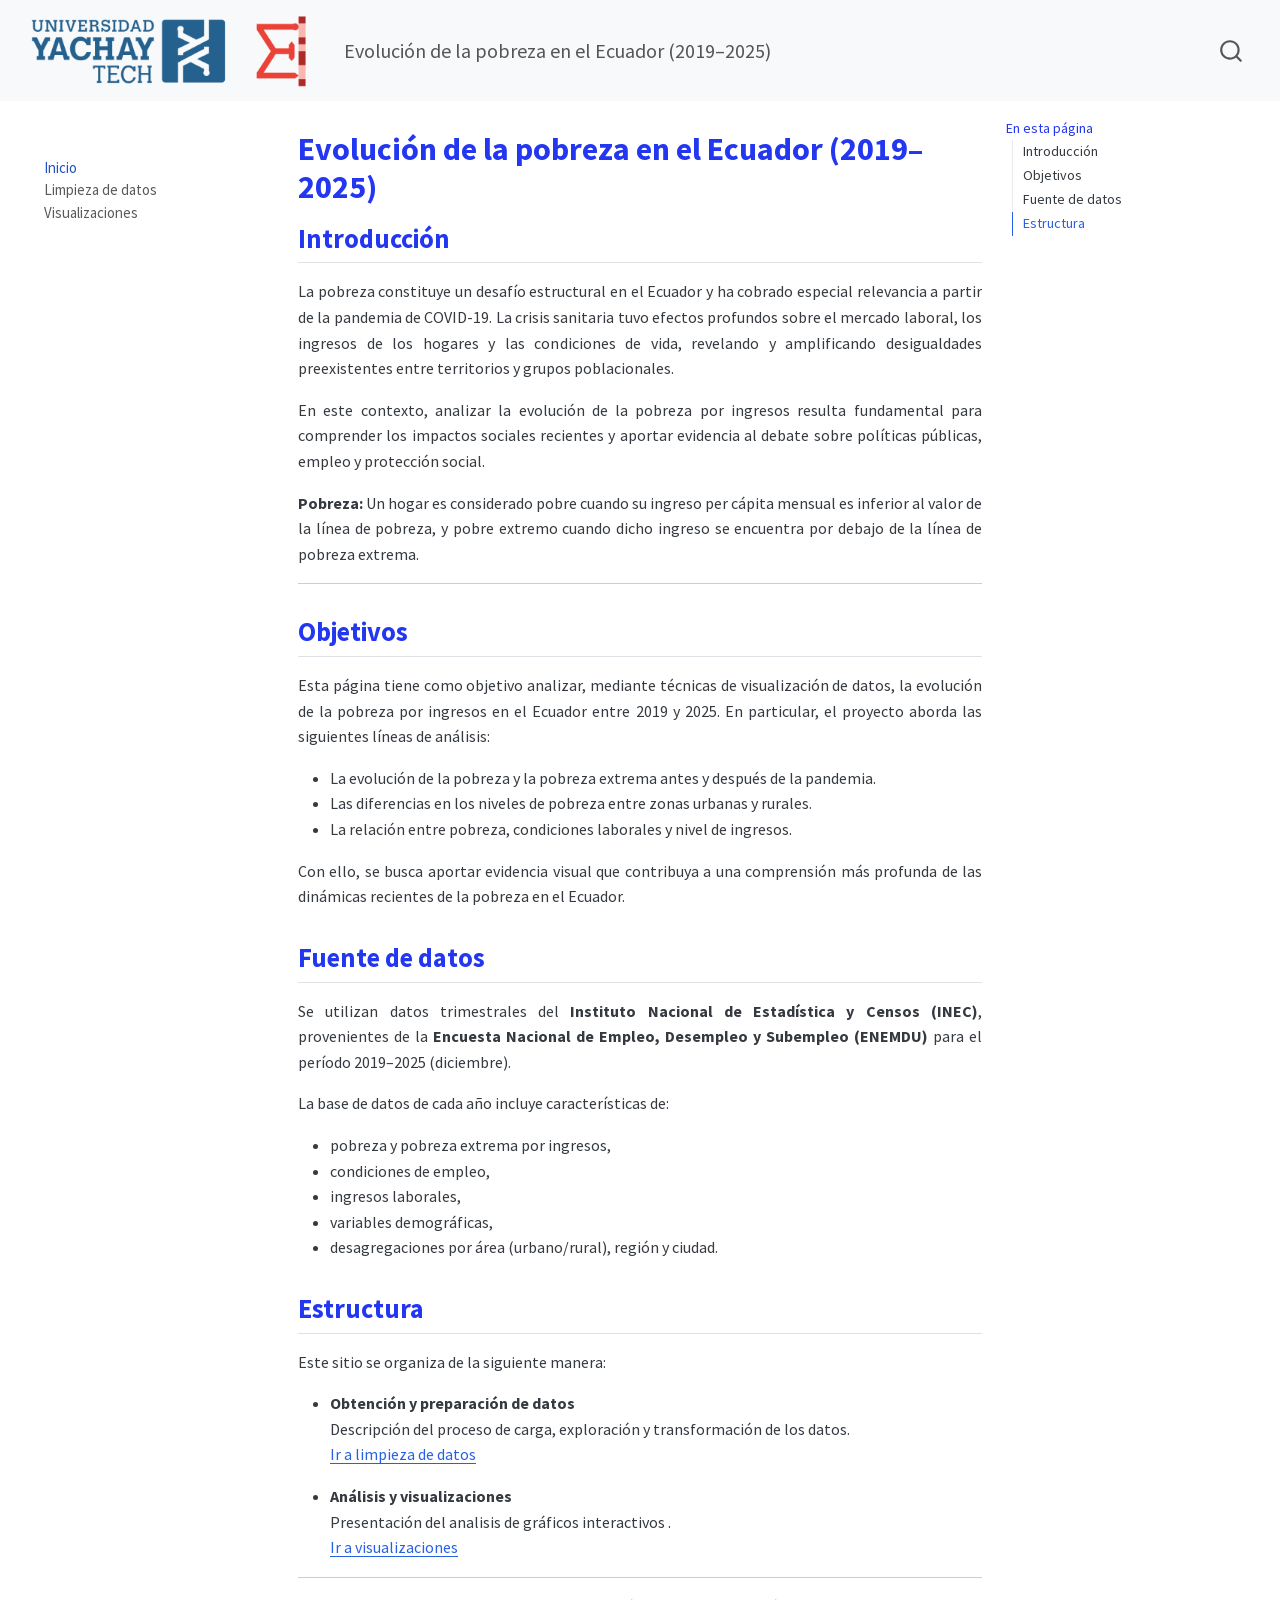
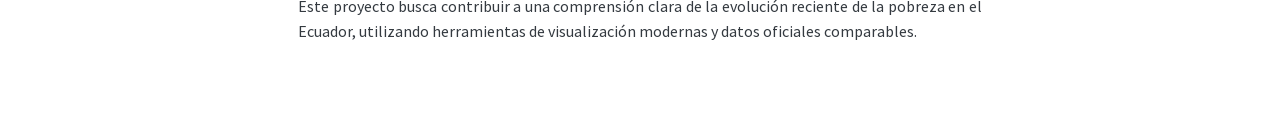
==== index.html @ 32350d76 "Add files via upload" ====
<!DOCTYPE html>
<html xmlns="http://www.w3.org/1999/xhtml" lang="en" xml:lang="en"><head>

<meta charset="utf-8">
<meta name="generator" content="quarto-1.9.36">

<meta name="viewport" content="width=device-width, initial-scale=1.0, user-scalable=yes">


<title>Evolución de la pobreza en el Ecuador (2019–2025) – Evolución de la pobreza y desigualdad en el Ecuador</title>
<style>

code{white-space: pre-wrap;}
span.smallcaps{font-variant: small-caps;}
div.columns{display: flex; gap: min(4vw, 1.5em);}
div.column{flex: auto; overflow-x: auto;}
div.hanging-indent{margin-left: 1.5em; text-indent: -1.5em;}
ul.task-list{list-style: none;}
ul.task-list li input[type="checkbox"] {
width: 0.8em;
margin: 0 0.8em 0.2em -1em;  vertical-align: middle;
}
</style>


<script>const headroomChanged = new CustomEvent("quarto-hrChanged", {
  detail: {},
  bubbles: true,
  cancelable: false,
  composed: false,
});

const announceDismiss = () => {
  const annEl = window.document.getElementById("quarto-announcement");
  if (annEl) {
    annEl.remove();

    const annId = annEl.getAttribute("data-announcement-id");
    window.localStorage.setItem(`quarto-announce-${annId}`, "true");
  }
};

const announceRegister = () => {
  const annEl = window.document.getElementById("quarto-announcement");
  if (annEl) {
    const annId = annEl.getAttribute("data-announcement-id");
    const isDismissed =
      window.localStorage.getItem(`quarto-announce-${annId}`) || false;
    if (isDismissed) {
      announceDismiss();
      return;
    } else {
      annEl.classList.remove("hidden");
    }

    const actionEl = annEl.querySelector(".quarto-announcement-action");
    if (actionEl) {
      actionEl.addEventListener("click", function (e) {
        e.preventDefault();
        // Hide the bar immediately
        announceDismiss();
      });
    }
  }
};

window.document.addEventListener("DOMContentLoaded", function () {
  let init = false;

  announceRegister();

  // Manage the back to top button, if one is present.
  let lastScrollTop = window.pageYOffset || document.documentElement.scrollTop;
  const scrollDownBuffer = 5;
  const scrollUpBuffer = 35;
  const btn = document.getElementById("quarto-back-to-top");
  const hideBackToTop = () => {
    btn.style.display = "none";
  };
  const showBackToTop = () => {
    btn.style.display = "inline-block";
  };
  if (btn) {
    window.document.addEventListener(
      "scroll",
      function () {
        const currentScrollTop =
          window.pageYOffset || document.documentElement.scrollTop;

        // Shows and hides the button 'intelligently' as the user scrolls
        if (currentScrollTop - scrollDownBuffer > lastScrollTop) {
          hideBackToTop();
          lastScrollTop = currentScrollTop <= 0 ? 0 : currentScrollTop;
        } else if (currentScrollTop < lastScrollTop - scrollUpBuffer) {
          showBackToTop();
          lastScrollTop = currentScrollTop <= 0 ? 0 : currentScrollTop;
        }

        // Show the button at the bottom, hides it at the top
        if (currentScrollTop <= 0) {
          hideBackToTop();
        } else if (
          window.innerHeight + currentScrollTop >=
          document.body.offsetHeight
        ) {
          showBackToTop();
        }
      },
      false
    );
  }

  function throttle(func, wait) {
    var timeout;
    return function () {
      const context = this;
      const args = arguments;
      const later = function () {
        clearTimeout(timeout);
        timeout = null;
        func.apply(context, args);
      };

      if (!timeout) {
        timeout = setTimeout(later, wait);
      }
    };
  }

  function headerOffset() {
    // Set an offset if there is are fixed top navbar
    const headerEl = window.document.querySelector("header.fixed-top");
    if (headerEl) {
      return headerEl.clientHeight;
    } else {
      return 0;
    }
  }

  function footerOffset() {
    const footerEl = window.document.querySelector("footer.footer");
    if (footerEl) {
      return footerEl.clientHeight;
    } else {
      return 0;
    }
  }

  function dashboardOffset() {
    const dashboardNavEl = window.document.getElementById(
      "quarto-dashboard-header"
    );
    if (dashboardNavEl !== null) {
      return dashboardNavEl.clientHeight;
    } else {
      return 0;
    }
  }

  function updateDocumentOffsetWithoutAnimation() {
    updateDocumentOffset(false);
  }

  function updateDocumentOffset(animated) {
    // set body offset
    const topOffset = headerOffset();
    const bodyOffset = topOffset + footerOffset() + dashboardOffset();
    const bodyEl = window.document.body;
    bodyEl.setAttribute("data-bs-offset", topOffset);
    bodyEl.style.paddingTop = topOffset + "px";

    // deal with sidebar offsets
    const sidebars = window.document.querySelectorAll(
      ".sidebar, .headroom-target"
    );
    sidebars.forEach((sidebar) => {
      if (!animated) {
        sidebar.classList.add("notransition");
        // Remove the no transition class after the animation has time to complete
        setTimeout(function () {
          sidebar.classList.remove("notransition");
        }, 201);
      }

      if (window.Headroom && sidebar.classList.contains("sidebar-unpinned")) {
        sidebar.style.top = "0";
        sidebar.style.maxHeight = "100vh";
      } else {
        sidebar.style.top = topOffset + "px";
        sidebar.style.maxHeight = "calc(100vh - " + topOffset + "px)";
      }
    });

    // allow space for footer
    const mainContainer = window.document.querySelector(".quarto-container");
    if (mainContainer) {
      mainContainer.style.minHeight = "calc(100vh - " + bodyOffset + "px)";
    }

    // link offset
    let linkStyle = window.document.querySelector("#quarto-target-style");
    if (!linkStyle) {
      linkStyle = window.document.createElement("style");
      linkStyle.setAttribute("id", "quarto-target-style");
      window.document.head.appendChild(linkStyle);
    }
    while (linkStyle.firstChild) {
      linkStyle.removeChild(linkStyle.firstChild);
    }
    if (topOffset > 0) {
      linkStyle.appendChild(
        window.document.createTextNode(`
      section:target::before {
        content: "";
        display: block;
        height: ${topOffset}px;
        margin: -${topOffset}px 0 0;
      }`)
      );
    }
    if (init) {
      window.dispatchEvent(headroomChanged);
    }
    init = true;
  }

  // initialize headroom
  var header = window.document.querySelector("#quarto-header");
  if (header && window.Headroom) {
    const headroom = new window.Headroom(header, {
      tolerance: 5,
      onPin: function () {
        const sidebars = window.document.querySelectorAll(
          ".sidebar, .headroom-target"
        );
        sidebars.forEach((sidebar) => {
          sidebar.classList.remove("sidebar-unpinned");
        });
        updateDocumentOffset();
      },
      onUnpin: function () {
        const sidebars = window.document.querySelectorAll(
          ".sidebar, .headroom-target"
        );
        sidebars.forEach((sidebar) => {
          sidebar.classList.add("sidebar-unpinned");
        });
        updateDocumentOffset();
      },
    });
    headroom.init();

    let frozen = false;
    window.quartoToggleHeadroom = function () {
      if (frozen) {
        headroom.unfreeze();
        frozen = false;
      } else {
        headroom.freeze();
        frozen = true;
      }
    };
  }

  window.addEventListener(
    "hashchange",
    function (e) {
      if (
        getComputedStyle(document.documentElement).scrollBehavior !== "smooth"
      ) {
        window.scrollTo(0, window.pageYOffset - headerOffset());
      }
    },
    false
  );

  // Observe size changed for the header
  const headerEl = window.document.querySelector("header.fixed-top");
  if (headerEl && window.ResizeObserver) {
    const observer = new window.ResizeObserver(() => {
      setTimeout(updateDocumentOffsetWithoutAnimation, 0);
    });
    observer.observe(headerEl, {
      attributes: true,
      childList: true,
      characterData: true,
    });
  } else {
    window.addEventListener(
      "resize",
      throttle(updateDocumentOffsetWithoutAnimation, 50)
    );
  }
  setTimeout(updateDocumentOffsetWithoutAnimation, 250);

  // fixup index.html links if we aren't on the filesystem
  if (window.location.protocol !== "file:") {
    const links = window.document.querySelectorAll("a");
    for (let i = 0; i < links.length; i++) {
      if (links[i].href) {
        links[i].dataset.originalHref = links[i].href;
        links[i].href = links[i].href.replace(/\/index\.html/, "/");
      }
    }

    // Fixup any sharing links that require urls
    // Append url to any sharing urls
    const sharingLinks = window.document.querySelectorAll(
      "a.sidebar-tools-main-item, a.quarto-navigation-tool, a.quarto-navbar-tools, a.quarto-navbar-tools-item"
    );
    for (let i = 0; i < sharingLinks.length; i++) {
      const sharingLink = sharingLinks[i];
      const href = sharingLink.getAttribute("href");
      if (href) {
        sharingLink.setAttribute(
          "href",
          href.replace("|url|", window.location.href)
        );
      }
    }

    // Scroll the active navigation item into view, if necessary
    const navSidebar = window.document.querySelector("nav#quarto-sidebar");
    if (navSidebar) {
      // Find the active item
      const activeItem = navSidebar.querySelector("li.sidebar-item a.active");
      if (activeItem) {
        // Wait for the scroll height and height to resolve by observing size changes on the
        // nav element that is scrollable
        const resizeObserver = new ResizeObserver((_entries) => {
          // The bottom of the element
          const elBottom = activeItem.offsetTop;
          const viewBottom = navSidebar.scrollTop + navSidebar.clientHeight;

          // The element height and scroll height are the same, then we are still loading
          if (viewBottom !== navSidebar.scrollHeight) {
            // Determine if the item isn't visible and scroll to it
            if (elBottom >= viewBottom) {
              navSidebar.scrollTop = elBottom;
            }

            // stop observing now since we've completed the scroll
            resizeObserver.unobserve(navSidebar);
          }
        });
        resizeObserver.observe(navSidebar);
      }
    }
  }
});
</script>
<script>/*!
 * headroom.js v0.12.0 - Give your page some headroom. Hide your header until you need it
 * Copyright (c) 2020 Nick Williams - http://wicky.nillia.ms/headroom.js
 * License: MIT
 */

!function(t,n){"object"==typeof exports&&"undefined"!=typeof module?module.exports=n():"function"==typeof define&&define.amd?define(n):(t=t||self).Headroom=n()}(this,function(){"use strict";function t(){return"undefined"!=typeof window}function d(t){return function(t){return t&&t.document&&function(t){return 9===t.nodeType}(t.document)}(t)?function(t){var n=t.document,o=n.body,s=n.documentElement;return{scrollHeight:function(){return Math.max(o.scrollHeight,s.scrollHeight,o.offsetHeight,s.offsetHeight,o.clientHeight,s.clientHeight)},height:function(){return t.innerHeight||s.clientHeight||o.clientHeight},scrollY:function(){return void 0!==t.pageYOffset?t.pageYOffset:(s||o.parentNode||o).scrollTop}}}(t):function(t){return{scrollHeight:function(){return Math.max(t.scrollHeight,t.offsetHeight,t.clientHeight)},height:function(){return Math.max(t.offsetHeight,t.clientHeight)},scrollY:function(){return t.scrollTop}}}(t)}function n(t,s,e){var n,o=function(){var n=!1;try{var t={get passive(){n=!0}};window.addEventListener("test",t,t),window.removeEventListener("test",t,t)}catch(t){n=!1}return n}(),i=!1,r=d(t),l=r.scrollY(),a={};function c(){var t=Math.round(r.scrollY()),n=r.height(),o=r.scrollHeight();a.scrollY=t,a.lastScrollY=l,a.direction=l<t?"down":"up",a.distance=Math.abs(t-l),a.isOutOfBounds=t<0||o<t+n,a.top=t<=s.offset[a.direction],a.bottom=o<=t+n,a.toleranceExceeded=a.distance>s.tolerance[a.direction],e(a),l=t,i=!1}function h(){i||(i=!0,n=requestAnimationFrame(c))}var u=!!o&&{passive:!0,capture:!1};return t.addEventListener("scroll",h,u),c(),{destroy:function(){cancelAnimationFrame(n),t.removeEventListener("scroll",h,u)}}}function o(t){return t===Object(t)?t:{down:t,up:t}}function s(t,n){n=n||{},Object.assign(this,s.options,n),this.classes=Object.assign({},s.options.classes,n.classes),this.elem=t,this.tolerance=o(this.tolerance),this.offset=o(this.offset),this.initialised=!1,this.frozen=!1}return s.prototype={constructor:s,init:function(){return s.cutsTheMustard&&!this.initialised&&(this.addClass("initial"),this.initialised=!0,setTimeout(function(t){t.scrollTracker=n(t.scroller,{offset:t.offset,tolerance:t.tolerance},t.update.bind(t))},100,this)),this},destroy:function(){this.initialised=!1,Object.keys(this.classes).forEach(this.removeClass,this),this.scrollTracker.destroy()},unpin:function(){!this.hasClass("pinned")&&this.hasClass("unpinned")||(this.addClass("unpinned"),this.removeClass("pinned"),this.onUnpin&&this.onUnpin.call(this))},pin:function(){this.hasClass("unpinned")&&(this.addClass("pinned"),this.removeClass("unpinned"),this.onPin&&this.onPin.call(this))},freeze:function(){this.frozen=!0,this.addClass("frozen")},unfreeze:function(){this.frozen=!1,this.removeClass("frozen")},top:function(){this.hasClass("top")||(this.addClass("top"),this.removeClass("notTop"),this.onTop&&this.onTop.call(this))},notTop:function(){this.hasClass("notTop")||(this.addClass("notTop"),this.removeClass("top"),this.onNotTop&&this.onNotTop.call(this))},bottom:function(){this.hasClass("bottom")||(this.addClass("bottom"),this.removeClass("notBottom"),this.onBottom&&this.onBottom.call(this))},notBottom:function(){this.hasClass("notBottom")||(this.addClass("notBottom"),this.removeClass("bottom"),this.onNotBottom&&this.onNotBottom.call(this))},shouldUnpin:function(t){return"down"===t.direction&&!t.top&&t.toleranceExceeded},shouldPin:function(t){return"up"===t.direction&&t.toleranceExceeded||t.top},addClass:function(t){this.elem.classList.add.apply(this.elem.classList,this.classes[t].split(" "))},removeClass:function(t){this.elem.classList.remove.apply(this.elem.classList,this.classes[t].split(" "))},hasClass:function(t){return this.classes[t].split(" ").every(function(t){return this.classList.contains(t)},this.elem)},update:function(t){t.isOutOfBounds||!0!==this.frozen&&(t.top?this.top():this.notTop(),t.bottom?this.bottom():this.notBottom(),this.shouldUnpin(t)?this.unpin():this.shouldPin(t)&&this.pin())}},s.options={tolerance:{up:0,down:0},offset:0,scroller:t()?window:null,classes:{frozen:"headroom--frozen",pinned:"headroom--pinned",unpinned:"headroom--unpinned",top:"headroom--top",notTop:"headroom--not-top",bottom:"headroom--bottom",notBottom:"headroom--not-bottom",initial:"headroom"}},s.cutsTheMustard=!!(t()&&function(){}.bind&&"classList"in document.documentElement&&Object.assign&&Object.keys&&requestAnimationFrame),s});
</script>
<script>/*!
 * clipboard.js v2.0.11
 * https://clipboardjs.com/
 *
 * Licensed MIT © Zeno Rocha
 */
!function(t,e){"object"==typeof exports&&"object"==typeof module?module.exports=e():"function"==typeof define&&define.amd?define([],e):"object"==typeof exports?exports.ClipboardJS=e():t.ClipboardJS=e()}(this,function(){return n={686:function(t,e,n){"use strict";n.d(e,{default:function(){return b}});var e=n(279),i=n.n(e),e=n(370),u=n.n(e),e=n(817),r=n.n(e);function c(t){try{return document.execCommand(t)}catch(t){return}}var a=function(t){t=r()(t);return c("cut"),t};function o(t,e){var n,o,t=(n=t,o="rtl"===document.documentElement.getAttribute("dir"),(t=document.createElement("textarea")).style.fontSize="12pt",t.style.border="0",t.style.padding="0",t.style.margin="0",t.style.position="absolute",t.style[o?"right":"left"]="-9999px",o=window.pageYOffset||document.documentElement.scrollTop,t.style.top="".concat(o,"px"),t.setAttribute("readonly",""),t.value=n,t);return e.container.appendChild(t),e=r()(t),c("copy"),t.remove(),e}var f=function(t){var e=1<arguments.length&&void 0!==arguments[1]?arguments[1]:{container:document.body},n="";return"string"==typeof t?n=o(t,e):t instanceof HTMLInputElement&&!["text","search","url","tel","password"].includes(null==t?void 0:t.type)?n=o(t.value,e):(n=r()(t),c("copy")),n};function l(t){return(l="function"==typeof Symbol&&"symbol"==typeof Symbol.iterator?function(t){return typeof t}:function(t){return t&&"function"==typeof Symbol&&t.constructor===Symbol&&t!==Symbol.prototype?"symbol":typeof t})(t)}var s=function(){var t=0<arguments.length&&void 0!==arguments[0]?arguments[0]:{},e=t.action,n=void 0===e?"copy":e,o=t.container,e=t.target,t=t.text;if("copy"!==n&&"cut"!==n)throw new Error('Invalid "action" value, use either "copy" or "cut"');if(void 0!==e){if(!e||"object"!==l(e)||1!==e.nodeType)throw new Error('Invalid "target" value, use a valid Element');if("copy"===n&&e.hasAttribute("disabled"))throw new Error('Invalid "target" attribute. Please use "readonly" instead of "disabled" attribute');if("cut"===n&&(e.hasAttribute("readonly")||e.hasAttribute("disabled")))throw new Error('Invalid "target" attribute. You can\'t cut text from elements with "readonly" or "disabled" attributes')}return t?f(t,{container:o}):e?"cut"===n?a(e):f(e,{container:o}):void 0};function p(t){return(p="function"==typeof Symbol&&"symbol"==typeof Symbol.iterator?function(t){return typeof t}:function(t){return t&&"function"==typeof Symbol&&t.constructor===Symbol&&t!==Symbol.prototype?"symbol":typeof t})(t)}function d(t,e){for(var n=0;n<e.length;n++){var o=e[n];o.enumerable=o.enumerable||!1,o.configurable=!0,"value"in o&&(o.writable=!0),Object.defineProperty(t,o.key,o)}}function y(t,e){return(y=Object.setPrototypeOf||function(t,e){return t.__proto__=e,t})(t,e)}function h(n){var o=function(){if("undefined"==typeof Reflect||!Reflect.construct)return!1;if(Reflect.construct.sham)return!1;if("function"==typeof Proxy)return!0;try{return Date.prototype.toString.call(Reflect.construct(Date,[],function(){})),!0}catch(t){return!1}}();return function(){var t,e=v(n);return t=o?(t=v(this).constructor,Reflect.construct(e,arguments,t)):e.apply(this,arguments),e=this,!(t=t)||"object"!==p(t)&&"function"!=typeof t?function(t){if(void 0!==t)return t;throw new ReferenceError("this hasn't been initialised - super() hasn't been called")}(e):t}}function v(t){return(v=Object.setPrototypeOf?Object.getPrototypeOf:function(t){return t.__proto__||Object.getPrototypeOf(t)})(t)}function m(t,e){t="data-clipboard-".concat(t);if(e.hasAttribute(t))return e.getAttribute(t)}var b=function(){!function(t,e){if("function"!=typeof e&&null!==e)throw new TypeError("Super expression must either be null or a function");t.prototype=Object.create(e&&e.prototype,{constructor:{value:t,writable:!0,configurable:!0}}),e&&y(t,e)}(r,i());var t,e,n,o=h(r);function r(t,e){var n;return function(t){if(!(t instanceof r))throw new TypeError("Cannot call a class as a function")}(this),(n=o.call(this)).resolveOptions(e),n.listenClick(t),n}return t=r,n=[{key:"copy",value:function(t){var e=1<arguments.length&&void 0!==arguments[1]?arguments[1]:{container:document.body};return f(t,e)}},{key:"cut",value:function(t){return a(t)}},{key:"isSupported",value:function(){var t=0<arguments.length&&void 0!==arguments[0]?arguments[0]:["copy","cut"],t="string"==typeof t?[t]:t,e=!!document.queryCommandSupported;return t.forEach(function(t){e=e&&!!document.queryCommandSupported(t)}),e}}],(e=[{key:"resolveOptions",value:function(){var t=0<arguments.length&&void 0!==arguments[0]?arguments[0]:{};this.action="function"==typeof t.action?t.action:this.defaultAction,this.target="function"==typeof t.target?t.target:this.defaultTarget,this.text="function"==typeof t.text?t.text:this.defaultText,this.container="object"===p(t.container)?t.container:document.body}},{key:"listenClick",value:function(t){var e=this;this.listener=u()(t,"click",function(t){return e.onClick(t)})}},{key:"onClick",value:function(t){var e=t.delegateTarget||t.currentTarget,n=this.action(e)||"copy",t=s({action:n,container:this.container,target:this.target(e),text:this.text(e)});this.emit(t?"success":"error",{action:n,text:t,trigger:e,clearSelection:function(){e&&e.focus(),window.getSelection().removeAllRanges()}})}},{key:"defaultAction",value:function(t){return m("action",t)}},{key:"defaultTarget",value:function(t){t=m("target",t);if(t)return document.querySelector(t)}},{key:"defaultText",value:function(t){return m("text",t)}},{key:"destroy",value:function(){this.listener.destroy()}}])&&d(t.prototype,e),n&&d(t,n),r}()},828:function(t){var e;"undefined"==typeof Element||Element.prototype.matches||((e=Element.prototype).matches=e.matchesSelector||e.mozMatchesSelector||e.msMatchesSelector||e.oMatchesSelector||e.webkitMatchesSelector),t.exports=function(t,e){for(;t&&9!==t.nodeType;){if("function"==typeof t.matches&&t.matches(e))return t;t=t.parentNode}}},438:function(t,e,n){var u=n(828);function i(t,e,n,o,r){var i=function(e,n,t,o){return function(t){t.delegateTarget=u(t.target,n),t.delegateTarget&&o.call(e,t)}}.apply(this,arguments);return t.addEventListener(n,i,r),{destroy:function(){t.removeEventListener(n,i,r)}}}t.exports=function(t,e,n,o,r){return"function"==typeof t.addEventListener?i.apply(null,arguments):"function"==typeof n?i.bind(null,document).apply(null,arguments):("string"==typeof t&&(t=document.querySelectorAll(t)),Array.prototype.map.call(t,function(t){return i(t,e,n,o,r)}))}},879:function(t,n){n.node=function(t){return void 0!==t&&t instanceof HTMLElement&&1===t.nodeType},n.nodeList=function(t){var e=Object.prototype.toString.call(t);return void 0!==t&&("[object NodeList]"===e||"[object HTMLCollection]"===e)&&"length"in t&&(0===t.length||n.node(t[0]))},n.string=function(t){return"string"==typeof t||t instanceof String},n.fn=function(t){return"[object Function]"===Object.prototype.toString.call(t)}},370:function(t,e,n){var f=n(879),l=n(438);t.exports=function(t,e,n){if(!t&&!e&&!n)throw new Error("Missing required arguments");if(!f.string(e))throw new TypeError("Second argument must be a String");if(!f.fn(n))throw new TypeError("Third argument must be a Function");if(f.node(t))return c=e,a=n,(u=t).addEventListener(c,a),{destroy:function(){u.removeEventListener(c,a)}};if(f.nodeList(t))return o=t,r=e,i=n,Array.prototype.forEach.call(o,function(t){t.addEventListener(r,i)}),{destroy:function(){Array.prototype.forEach.call(o,function(t){t.removeEventListener(r,i)})}};if(f.string(t))return t=t,e=e,n=n,l(document.body,t,e,n);throw new TypeError("First argument must be a String, HTMLElement, HTMLCollection, or NodeList");var o,r,i,u,c,a}},817:function(t){t.exports=function(t){var e,n="SELECT"===t.nodeName?(t.focus(),t.value):"INPUT"===t.nodeName||"TEXTAREA"===t.nodeName?((e=t.hasAttribute("readonly"))||t.setAttribute("readonly",""),t.select(),t.setSelectionRange(0,t.value.length),e||t.removeAttribute("readonly"),t.value):(t.hasAttribute("contenteditable")&&t.focus(),n=window.getSelection(),(e=document.createRange()).selectNodeContents(t),n.removeAllRanges(),n.addRange(e),n.toString());return n}},279:function(t){function e(){}e.prototype={on:function(t,e,n){var o=this.e||(this.e={});return(o[t]||(o[t]=[])).push({fn:e,ctx:n}),this},once:function(t,e,n){var o=this;function r(){o.off(t,r),e.apply(n,arguments)}return r._=e,this.on(t,r,n)},emit:function(t){for(var e=[].slice.call(arguments,1),n=((this.e||(this.e={}))[t]||[]).slice(),o=0,r=n.length;o<r;o++)n[o].fn.apply(n[o].ctx,e);return this},off:function(t,e){var n=this.e||(this.e={}),o=n[t],r=[];if(o&&e)for(var i=0,u=o.length;i<u;i++)o[i].fn!==e&&o[i].fn._!==e&&r.push(o[i]);return r.length?n[t]=r:delete n[t],this}},t.exports=e,t.exports.TinyEmitter=e}},r={},o.n=function(t){var e=t&&t.__esModule?function(){return t.default}:function(){return t};return o.d(e,{a:e}),e},o.d=function(t,e){for(var n in e)o.o(e,n)&&!o.o(t,n)&&Object.defineProperty(t,n,{enumerable:!0,get:e[n]})},o.o=function(t,e){return Object.prototype.hasOwnProperty.call(t,e)},o(686).default;function o(t){if(r[t])return r[t].exports;var e=r[t]={exports:{}};return n[t](e,e.exports,o),e.exports}var n,r});</script>
<script>/*! @algolia/autocomplete-js 1.19.1 | MIT License | © Algolia, Inc. and contributors | https://github.com/algolia/autocomplete */
!function(e,t){"object"==typeof exports&&"undefined"!=typeof module?t(exports):"function"==typeof define&&define.amd?define(["exports"],t):t((e="undefined"!=typeof globalThis?globalThis:e||self)["@algolia/autocomplete-js"]={})}(this,(function(e){"use strict";function t(e,t){var n=Object.keys(e);if(Object.getOwnPropertySymbols){var r=Object.getOwnPropertySymbols(e);t&&(r=r.filter((function(t){return Object.getOwnPropertyDescriptor(e,t).enumerable}))),n.push.apply(n,r)}return n}function n(e){for(var n=1;n<arguments.length;n++){var r=null!=arguments[n]?arguments[n]:{};n%2?t(Object(r),!0).forEach((function(t){o(e,t,r[t])})):Object.getOwnPropertyDescriptors?Object.defineProperties(e,Object.getOwnPropertyDescriptors(r)):t(Object(r)).forEach((function(t){Object.defineProperty(e,t,Object.getOwnPropertyDescriptor(r,t))}))}return e}function r(e){return r="function"==typeof Symbol&&"symbol"==typeof Symbol.iterator?function(e){return typeof e}:function(e){return e&&"function"==typeof Symbol&&e.constructor===Symbol&&e!==Symbol.prototype?"symbol":typeof e},r(e)}function o(e,t,n){return(t=function(e){var t=function(e,t){if("object"!=typeof e||null===e)return e;var n=e[Symbol.toPrimitive];if(void 0!==n){var r=n.call(e,t||"default");if("object"!=typeof r)return r;throw new TypeError("@@toPrimitive must return a primitive value.")}return("string"===t?String:Number)(e)}(e,"string");return"symbol"==typeof t?t:String(t)}(t))in e?Object.defineProperty(e,t,{value:n,enumerable:!0,configurable:!0,writable:!0}):e[t]=n,e}function i(){return i=Object.assign?Object.assign.bind():function(e){for(var t=1;t<arguments.length;t++){var n=arguments[t];for(var r in n)Object.prototype.hasOwnProperty.call(n,r)&&(e[r]=n[r])}return e},i.apply(this,arguments)}function u(e,t){if(null==e)return{};var n,r,o=function(e,t){if(null==e)return{};var n,r,o={},i=Object.keys(e);for(r=0;r<i.length;r++)n=i[r],t.indexOf(n)>=0||(o[n]=e[n]);return o}(e,t);if(Object.getOwnPropertySymbols){var i=Object.getOwnPropertySymbols(e);for(r=0;r<i.length;r++)n=i[r],t.indexOf(n)>=0||Object.prototype.propertyIsEnumerable.call(e,n)&&(o[n]=e[n])}return o}function a(e,t){return function(e){if(Array.isArray(e))return e}(e)||function(e,t){var n=null==e?null:"undefined"!=typeof Symbol&&e[Symbol.iterator]||e["@@iterator"];if(null!=n){var r,o,i,u,a=[],l=!0,c=!1;try{if(i=(n=n.call(e)).next,0===t){if(Object(n)!==n)return;l=!1}else for(;!(l=(r=i.call(n)).done)&&(a.push(r.value),a.length!==t);l=!0);}catch(e){c=!0,o=e}finally{try{if(!l&&null!=n.return&&(u=n.return(),Object(u)!==u))return}finally{if(c)throw o}}return a}}(e,t)||c(e,t)||function(){throw new TypeError("Invalid attempt to destructure non-iterable instance.\nIn order to be iterable, non-array objects must have a [Symbol.iterator]() method.")}()}function l(e){return function(e){if(Array.isArray(e))return s(e)}(e)||function(e){if("undefined"!=typeof Symbol&&null!=e[Symbol.iterator]||null!=e["@@iterator"])return Array.from(e)}(e)||c(e)||function(){throw new TypeError("Invalid attempt to spread non-iterable instance.\nIn order to be iterable, non-array objects must have a [Symbol.iterator]() method.")}()}function c(e,t){if(e){if("string"==typeof e)return s(e,t);var n=Object.prototype.toString.call(e).slice(8,-1);return"Object"===n&&e.constructor&&(n=e.constructor.name),"Map"===n||"Set"===n?Array.from(e):"Arguments"===n||/^(?:Ui|I)nt(?:8|16|32)(?:Clamped)?Array$/.test(n)?s(e,t):void 0}}function s(e,t){(null==t||t>e.length)&&(t=e.length);for(var n=0,r=new Array(t);n<t;n++)r[n]=e[n];return r}function f(e){return{current:e}}function p(e,t){var n=void 0;return function(){for(var r=arguments.length,o=new Array(r),i=0;i<r;i++)o[i]=arguments[i];n&&clearTimeout(n),n=setTimeout((function(){return e.apply(void 0,o)}),t)}}function m(e){return e.reduce((function(e,t){return e.concat(t)}),[])}var v=0;function d(){return"autocomplete-".concat(v++)}function y(e,t){return t.reduce((function(e,t){return e&&e[t]}),e)}function b(e){return 0===e.collections.length?0:e.collections.reduce((function(e,t){return e+t.items.length}),0)}function g(e){return e!==Object(e)}function h(e,t){if(e===t)return!0;if(g(e)||g(t)||"function"==typeof e||"function"==typeof t)return e===t;if(Object.keys(e).length!==Object.keys(t).length)return!1;for(var n=0,r=Object.keys(e);n<r.length;n++){var o=r[n];if(!(o in t))return!1;if(!h(e[o],t[o]))return!1}return!0}var _=function(){};var O="1.19.1",S=[{segment:"autocomplete-core",version:O}];function j(e){var t=e.item,n=e.items,r=void 0===n?[]:n;return{index:t.__autocomplete_indexName,items:[t],positions:[1+r.findIndex((function(e){return e.objectID===t.objectID}))],queryID:t.__autocomplete_queryID,algoliaSource:["autocomplete"]}}function P(e,t){return function(e){if(Array.isArray(e))return e}(e)||function(e,t){var n=null==e?null:"undefined"!=typeof Symbol&&e[Symbol.iterator]||e["@@iterator"];if(null!=n){var r,o,i,u,a=[],l=!0,c=!1;try{if(i=(n=n.call(e)).next,0===t){if(Object(n)!==n)return;l=!1}else for(;!(l=(r=i.call(n)).done)&&(a.push(r.value),a.length!==t);l=!0);}catch(e){c=!0,o=e}finally{try{if(!l&&null!=n.return&&(u=n.return(),Object(u)!==u))return}finally{if(c)throw o}}return a}}(e,t)||function(e,t){if(!e)return;if("string"==typeof e)return w(e,t);var n=Object.prototype.toString.call(e).slice(8,-1);"Object"===n&&e.constructor&&(n=e.constructor.name);if("Map"===n||"Set"===n)return Array.from(e);if("Arguments"===n||/^(?:Ui|I)nt(?:8|16|32)(?:Clamped)?Array$/.test(n))return w(e,t)}(e,t)||function(){throw new TypeError("Invalid attempt to destructure non-iterable instance.\nIn order to be iterable, non-array objects must have a [Symbol.iterator]() method.")}()}function w(e,t){(null==t||t>e.length)&&(t=e.length);for(var n=0,r=new Array(t);n<t;n++)r[n]=e[n];return r}var I=["items"],A=["items"];function E(e){return E="function"==typeof Symbol&&"symbol"==typeof Symbol.iterator?function(e){return typeof e}:function(e){return e&&"function"==typeof Symbol&&e.constructor===Symbol&&e!==Symbol.prototype?"symbol":typeof e},E(e)}function D(e){return function(e){if(Array.isArray(e))return C(e)}(e)||function(e){if("undefined"!=typeof Symbol&&null!=e[Symbol.iterator]||null!=e["@@iterator"])return Array.from(e)}(e)||function(e,t){if(!e)return;if("string"==typeof e)return C(e,t);var n=Object.prototype.toString.call(e).slice(8,-1);"Object"===n&&e.constructor&&(n=e.constructor.name);if("Map"===n||"Set"===n)return Array.from(e);if("Arguments"===n||/^(?:Ui|I)nt(?:8|16|32)(?:Clamped)?Array$/.test(n))return C(e,t)}(e)||function(){throw new TypeError("Invalid attempt to spread non-iterable instance.\nIn order to be iterable, non-array objects must have a [Symbol.iterator]() method.")}()}function C(e,t){(null==t||t>e.length)&&(t=e.length);for(var n=0,r=new Array(t);n<t;n++)r[n]=e[n];return r}function k(e,t){if(null==e)return{};var n,r,o=function(e,t){if(null==e)return{};var n,r,o={},i=Object.keys(e);for(r=0;r<i.length;r++)n=i[r],t.indexOf(n)>=0||(o[n]=e[n]);return o}(e,t);if(Object.getOwnPropertySymbols){var i=Object.getOwnPropertySymbols(e);for(r=0;r<i.length;r++)n=i[r],t.indexOf(n)>=0||Object.prototype.propertyIsEnumerable.call(e,n)&&(o[n]=e[n])}return o}function x(e,t){var n=Object.keys(e);if(Object.getOwnPropertySymbols){var r=Object.getOwnPropertySymbols(e);t&&(r=r.filter((function(t){return Object.getOwnPropertyDescriptor(e,t).enumerable}))),n.push.apply(n,r)}return n}function N(e){for(var t=1;t<arguments.length;t++){var n=null!=arguments[t]?arguments[t]:{};t%2?x(Object(n),!0).forEach((function(t){T(e,t,n[t])})):Object.getOwnPropertyDescriptors?Object.defineProperties(e,Object.getOwnPropertyDescriptors(n)):x(Object(n)).forEach((function(t){Object.defineProperty(e,t,Object.getOwnPropertyDescriptor(n,t))}))}return e}function T(e,t,n){return(t=function(e){var t=function(e,t){if("object"!==E(e)||null===e)return e;var n=e[Symbol.toPrimitive];if(void 0!==n){var r=n.call(e,t||"default");if("object"!==E(r))return r;throw new TypeError("@@toPrimitive must return a primitive value.")}return("string"===t?String:Number)(e)}(e,"string");return"symbol"===E(t)?t:String(t)}(t))in e?Object.defineProperty(e,t,{value:n,enumerable:!0,configurable:!0,writable:!0}):e[t]=n,e}function q(e){for(var t=arguments.length>1&&void 0!==arguments[1]?arguments[1]:20,n=[],r=0;r<e.objectIDs.length;r+=t)n.push(N(N({},e),{},{objectIDs:e.objectIDs.slice(r,r+t)}));return n}function B(e){return e.map((function(e){var t=e.items,n=k(e,I);return N(N({},n),{},{objectIDs:(null==t?void 0:t.map((function(e){return e.objectID})))||n.objectIDs})}))}function R(e){var t,n,r,o=(t=P((e.version||"").split(".").map(Number),2),n=t[0],r=t[1],n>=3||2===n&&r>=4||1===n&&r>=10);function i(t,n,r){if(o&&void 0!==r){var i=r[0].__autocomplete_algoliaCredentials,u={"X-Algolia-Application-Id":i.appId,"X-Algolia-API-Key":i.apiKey};e.apply(void 0,[t].concat(D(n),[{headers:u}]))}else e.apply(void 0,[t].concat(D(n)))}return{init:function(t,n){e("init",{appId:t,apiKey:n})},setAuthenticatedUserToken:function(t){e("setAuthenticatedUserToken",t)},setUserToken:function(t){e("setUserToken",t)},clickedObjectIDsAfterSearch:function(){for(var e=arguments.length,t=new Array(e),n=0;n<e;n++)t[n]=arguments[n];t.length>0&&i("clickedObjectIDsAfterSearch",B(t),t[0].items)},clickedObjectIDs:function(){for(var e=arguments.length,t=new Array(e),n=0;n<e;n++)t[n]=arguments[n];t.length>0&&i("clickedObjectIDs",B(t),t[0].items)},clickedFilters:function(){for(var t=arguments.length,n=new Array(t),r=0;r<t;r++)n[r]=arguments[r];n.length>0&&e.apply(void 0,["clickedFilters"].concat(n))},convertedObjectIDsAfterSearch:function(){for(var e=arguments.length,t=new Array(e),n=0;n<e;n++)t[n]=arguments[n];t.length>0&&i("convertedObjectIDsAfterSearch",B(t),t[0].items)},convertedObjectIDs:function(){for(var e=arguments.length,t=new Array(e),n=0;n<e;n++)t[n]=arguments[n];t.length>0&&i("convertedObjectIDs",B(t),t[0].items)},convertedFilters:function(){for(var t=arguments.length,n=new Array(t),r=0;r<t;r++)n[r]=arguments[r];n.length>0&&e.apply(void 0,["convertedFilters"].concat(n))},viewedObjectIDs:function(){for(var e=arguments.length,t=new Array(e),n=0;n<e;n++)t[n]=arguments[n];t.length>0&&t.reduce((function(e,t){var n=t.items,r=k(t,A);return[].concat(D(e),D(q(N(N({},r),{},{objectIDs:(null==n?void 0:n.map((function(e){return e.objectID})))||r.objectIDs})).map((function(e){return{items:n,payload:e}}))))}),[]).forEach((function(e){var t=e.items;return i("viewedObjectIDs",[e.payload],t)}))},viewedFilters:function(){for(var t=arguments.length,n=new Array(t),r=0;r<t;r++)n[r]=arguments[r];n.length>0&&e.apply(void 0,["viewedFilters"].concat(n))}}}function L(e){var t=e.items.reduce((function(e,t){var n;return e[t.__autocomplete_indexName]=(null!==(n=e[t.__autocomplete_indexName])&&void 0!==n?n:[]).concat(t),e}),{});return Object.keys(t).map((function(e){return{index:e,items:t[e],algoliaSource:["autocomplete"]}}))}function F(e){return e.objectID&&e.__autocomplete_indexName&&e.__autocomplete_queryID}function U(e){return U="function"==typeof Symbol&&"symbol"==typeof Symbol.iterator?function(e){return typeof e}:function(e){return e&&"function"==typeof Symbol&&e.constructor===Symbol&&e!==Symbol.prototype?"symbol":typeof e},U(e)}function M(e){return function(e){if(Array.isArray(e))return H(e)}(e)||function(e){if("undefined"!=typeof Symbol&&null!=e[Symbol.iterator]||null!=e["@@iterator"])return Array.from(e)}(e)||function(e,t){if(!e)return;if("string"==typeof e)return H(e,t);var n=Object.prototype.toString.call(e).slice(8,-1);"Object"===n&&e.constructor&&(n=e.constructor.name);if("Map"===n||"Set"===n)return Array.from(e);if("Arguments"===n||/^(?:Ui|I)nt(?:8|16|32)(?:Clamped)?Array$/.test(n))return H(e,t)}(e)||function(){throw new TypeError("Invalid attempt to spread non-iterable instance.\nIn order to be iterable, non-array objects must have a [Symbol.iterator]() method.")}()}function H(e,t){(null==t||t>e.length)&&(t=e.length);for(var n=0,r=new Array(t);n<t;n++)r[n]=e[n];return r}function V(e,t){var n=Object.keys(e);if(Object.getOwnPropertySymbols){var r=Object.getOwnPropertySymbols(e);t&&(r=r.filter((function(t){return Object.getOwnPropertyDescriptor(e,t).enumerable}))),n.push.apply(n,r)}return n}function W(e){for(var t=1;t<arguments.length;t++){var n=null!=arguments[t]?arguments[t]:{};t%2?V(Object(n),!0).forEach((function(t){Q(e,t,n[t])})):Object.getOwnPropertyDescriptors?Object.defineProperties(e,Object.getOwnPropertyDescriptors(n)):V(Object(n)).forEach((function(t){Object.defineProperty(e,t,Object.getOwnPropertyDescriptor(n,t))}))}return e}function Q(e,t,n){return(t=function(e){var t=function(e,t){if("object"!==U(e)||null===e)return e;var n=e[Symbol.toPrimitive];if(void 0!==n){var r=n.call(e,t||"default");if("object"!==U(r))return r;throw new TypeError("@@toPrimitive must return a primitive value.")}return("string"===t?String:Number)(e)}(e,"string");return"symbol"===U(t)?t:String(t)}(t))in e?Object.defineProperty(e,t,{value:n,enumerable:!0,configurable:!0,writable:!0}):e[t]=n,e}var K="2.15.0",$="https://cdn.jsdelivr.net/npm/search-insights@".concat(K,"/dist/search-insights.min.js"),z=p((function(e){var t=e.onItemsChange,n=e.items,r=e.insights,o=e.state;t({insights:r,insightsEvents:L({items:n}).map((function(e){return W({eventName:"Items Viewed"},e)})),state:o})}),400);function G(e){var t=function(e){return W({onItemsChange:function(e){var t=e.insights,n=e.insightsEvents,r=e.state;t.viewedObjectIDs.apply(t,M(n.map((function(e){return W(W({},e),{},{algoliaSource:J(e.algoliaSource,r.context)})}))))},onSelect:function(e){var t=e.insights,n=e.insightsEvents,r=e.state;t.clickedObjectIDsAfterSearch.apply(t,M(n.map((function(e){return W(W({},e),{},{algoliaSource:J(e.algoliaSource,r.context)})}))))},onActive:_,__autocomplete_clickAnalytics:!0},e)}(e),n=t.insightsClient,r=t.insightsInitParams,o=t.onItemsChange,i=t.onSelect,u=t.onActive,a=t.__autocomplete_clickAnalytics,l=n;if(n||function(e){if("undefined"!=typeof window)e({window:window})}((function(e){var t=e.window,n=t.AlgoliaAnalyticsObject||"aa";"string"==typeof n&&(l=t[n]),l||(t.AlgoliaAnalyticsObject=n,t[n]||(t[n]=function(){t[n].queue||(t[n].queue=[]);for(var e=arguments.length,r=new Array(e),o=0;o<e;o++)r[o]=arguments[o];t[n].queue.push(r)}),t[n].version=K,l=t[n],function(e){var t="[Autocomplete]: Could not load search-insights.js. Please load it manually following https://alg.li/insights-autocomplete";try{var n=e.document.createElement("script");n.async=!0,n.src=$,n.onerror=function(){console.error(t)},document.body.appendChild(n)}catch(e){console.error(t)}}(t))})),!l)return{};r&&l("init",W({partial:!0},r));var c=R(l),s=f([]),m=p((function(e){var t=e.state;if(t.isOpen){var n=t.collections.reduce((function(e,t){return[].concat(M(e),M(t.items))}),[]).filter(F);h(s.current.map((function(e){return e.objectID})),n.map((function(e){return e.objectID})))||(s.current=n,n.length>0&&z({onItemsChange:o,items:n,insights:c,state:t}))}}),0);return{name:"aa.algoliaInsightsPlugin",subscribe:function(e){var t=e.setContext,n=e.onSelect,r=e.onActive;function o(e){t({algoliaInsightsPlugin:{__algoliaSearchParameters:W(W({},a?{clickAnalytics:!0}:{}),e?{userToken:X(e)}:{}),insights:c}})}l("addAlgoliaAgent","insights-plugin"),o(),l("onUserTokenChange",(function(e){o(e)})),l("getUserToken",null,(function(e,t){o(t)})),n((function(e){var t=e.item,n=e.state,r=e.event,o=e.source;F(t)&&i({state:n,event:r,insights:c,item:t,insightsEvents:[W({eventName:"Item Selected"},j({item:t,items:o.getItems().filter(F)}))]})})),r((function(e){var t=e.item,n=e.source,r=e.state,o=e.event;F(t)&&u({state:r,event:o,insights:c,item:t,insightsEvents:[W({eventName:"Item Active"},j({item:t,items:n.getItems().filter(F)}))]})}))},onStateChange:function(e){var t=e.state;m({state:t})},__autocomplete_pluginOptions:e}}function J(){var e,t=arguments.length>0&&void 0!==arguments[0]?arguments[0]:[],n=arguments.length>1?arguments[1]:void 0;return[].concat(M(t),["autocomplete-internal"],M(null!==(e=n.algoliaInsightsPlugin)&&void 0!==e&&e.__automaticInsights?["autocomplete-automatic"]:[]))}function X(e){return"number"==typeof e?e.toString():e}function Y(e,t){var n=t;return{then:function(t,r){return Y(e.then(ee(t,n,e),ee(r,n,e)),n)},catch:function(t){return Y(e.catch(ee(t,n,e)),n)},finally:function(t){return t&&n.onCancelList.push(t),Y(e.finally(ee(t&&function(){return n.onCancelList=[],t()},n,e)),n)},cancel:function(){n.isCanceled=!0;var e=n.onCancelList;n.onCancelList=[],e.forEach((function(e){e()}))},isCanceled:function(){return!0===n.isCanceled}}}function Z(e){return Y(e,{isCanceled:!1,onCancelList:[]})}function ee(e,t,n){return e?function(n){return t.isCanceled?n:e(n)}:n}var te,ne=!0;function re(e,t,n,r){if(!n)return null;if(e<0&&(null===t||null!==r&&0===t))return n+e;var o=(null===t?-1:t)+e;return o<=-1||o>=n?null===r?null:0:o}function oe(e,t){var n=Object.keys(e);if(Object.getOwnPropertySymbols){var r=Object.getOwnPropertySymbols(e);t&&(r=r.filter((function(t){return Object.getOwnPropertyDescriptor(e,t).enumerable}))),n.push.apply(n,r)}return n}function ie(e){for(var t=1;t<arguments.length;t++){var n=null!=arguments[t]?arguments[t]:{};t%2?oe(Object(n),!0).forEach((function(t){ue(e,t,n[t])})):Object.getOwnPropertyDescriptors?Object.defineProperties(e,Object.getOwnPropertyDescriptors(n)):oe(Object(n)).forEach((function(t){Object.defineProperty(e,t,Object.getOwnPropertyDescriptor(n,t))}))}return e}function ue(e,t,n){return(t=function(e){var t=function(e,t){if("object"!==ae(e)||null===e)return e;var n=e[Symbol.toPrimitive];if(void 0!==n){var r=n.call(e,t||"default");if("object"!==ae(r))return r;throw new TypeError("@@toPrimitive must return a primitive value.")}return("string"===t?String:Number)(e)}(e,"string");return"symbol"===ae(t)?t:String(t)}(t))in e?Object.defineProperty(e,t,{value:n,enumerable:!0,configurable:!0,writable:!0}):e[t]=n,e}function ae(e){return ae="function"==typeof Symbol&&"symbol"==typeof Symbol.iterator?function(e){return typeof e}:function(e){return e&&"function"==typeof Symbol&&e.constructor===Symbol&&e!==Symbol.prototype?"symbol":typeof e},ae(e)}function le(e,t){var n="undefined"!=typeof Symbol&&e[Symbol.iterator]||e["@@iterator"];if(!n){if(Array.isArray(e)||(n=function(e,t){if(!e)return;if("string"==typeof e)return ce(e,t);var n=Object.prototype.toString.call(e).slice(8,-1);"Object"===n&&e.constructor&&(n=e.constructor.name);if("Map"===n||"Set"===n)return Array.from(e);if("Arguments"===n||/^(?:Ui|I)nt(?:8|16|32)(?:Clamped)?Array$/.test(n))return ce(e,t)}(e))||t&&e&&"number"==typeof e.length){n&&(e=n);var r=0,o=function(){};return{s:o,n:function(){return r>=e.length?{done:!0}:{done:!1,value:e[r++]}},e:function(e){throw e},f:o}}throw new TypeError("Invalid attempt to iterate non-iterable instance.\nIn order to be iterable, non-array objects must have a [Symbol.iterator]() method.")}var i,u=!0,a=!1;return{s:function(){n=n.call(e)},n:function(){var e=n.next();return u=e.done,e},e:function(e){a=!0,i=e},f:function(){try{u||null==n.return||n.return()}finally{if(a)throw i}}}}function ce(e,t){(null==t||t>e.length)&&(t=e.length);for(var n=0,r=new Array(t);n<t;n++)r[n]=e[n];return r}var se=function(e,t){var n,r=!1,o=[],i=le(e);try{for(i.s();!(n=i.n()).done;){var u,a,l,c=null===(u=n.value.__autocomplete_pluginOptions)||void 0===u||null===(a=(l=u).awaitSubmit)||void 0===a?void 0:a.call(l);if("number"==typeof c)o.push(c);else if(!0===c){r=!0;break}}}catch(e){i.e(e)}finally{i.f()}return r?t.wait():o.length>0?t.wait(Math.max.apply(Math,o)):void 0};function fe(e){var t=function(e){var t=e.collections.map((function(e){return e.items.length})).reduce((function(e,t,n){var r=(e[n-1]||0)+t;return e.push(r),e}),[]).reduce((function(t,n){return n<=e.activeItemId?t+1:t}),0);return e.collections[t]}(e);if(!t)return null;var n=t.items[function(e){for(var t=e.state,n=e.collection,r=!1,o=0,i=0;!1===r;){var u=t.collections[o];if(u===n){r=!0;break}i+=u.items.length,o++}return t.activeItemId-i}({state:e,collection:t})],r=t.source;return{item:n,itemInputValue:r.getItemInputValue({item:n,state:e}),itemUrl:r.getItemUrl({item:n,state:e}),source:r}}function pe(e,t,n){return[e,null==n?void 0:n.sourceId,t].filter(Boolean).join("-").replace(/\s/g,"")}var me=/((gt|sm)-|galaxy nexus)|samsung[- ]|samsungbrowser/i;function ve(e){return e.nativeEvent||e}function de(e){return de="function"==typeof Symbol&&"symbol"==typeof Symbol.iterator?function(e){return typeof e}:function(e){return e&&"function"==typeof Symbol&&e.constructor===Symbol&&e!==Symbol.prototype?"symbol":typeof e},de(e)}function ye(e,t){var n=Object.keys(e);if(Object.getOwnPropertySymbols){var r=Object.getOwnPropertySymbols(e);t&&(r=r.filter((function(t){return Object.getOwnPropertyDescriptor(e,t).enumerable}))),n.push.apply(n,r)}return n}function be(e,t,n){return(t=function(e){var t=function(e,t){if("object"!==de(e)||null===e)return e;var n=e[Symbol.toPrimitive];if(void 0!==n){var r=n.call(e,t||"default");if("object"!==de(r))return r;throw new TypeError("@@toPrimitive must return a primitive value.")}return("string"===t?String:Number)(e)}(e,"string");return"symbol"===de(t)?t:String(t)}(t))in e?Object.defineProperty(e,t,{value:n,enumerable:!0,configurable:!0,writable:!0}):e[t]=n,e}function ge(e,t,n){var r,o=t.initialState;return{getState:function(){return o},dispatch:function(r,i){var u=function(e){for(var t=1;t<arguments.length;t++){var n=null!=arguments[t]?arguments[t]:{};t%2?ye(Object(n),!0).forEach((function(t){be(e,t,n[t])})):Object.getOwnPropertyDescriptors?Object.defineProperties(e,Object.getOwnPropertyDescriptors(n)):ye(Object(n)).forEach((function(t){Object.defineProperty(e,t,Object.getOwnPropertyDescriptor(n,t))}))}return e}({},o);o=e(o,{type:r,props:t,payload:i}),n({state:o,prevState:u})},pendingRequests:(r=[],{add:function(e){return r.push(e),e.finally((function(){r=r.filter((function(t){return t!==e}))}))},cancelAll:function(){r.forEach((function(e){return e.cancel()}))},isEmpty:function(){return 0===r.length},wait:function(e){return ne?(ne=!1,te=e?Promise.race([Promise.all(r),new Promise((function(t){return setTimeout(t,e)}))]):Promise.all(r),te.then((function(){ne=!0}))):te}})}}function he(e){return he="function"==typeof Symbol&&"symbol"==typeof Symbol.iterator?function(e){return typeof e}:function(e){return e&&"function"==typeof Symbol&&e.constructor===Symbol&&e!==Symbol.prototype?"symbol":typeof e},he(e)}function _e(e,t){var n=Object.keys(e);if(Object.getOwnPropertySymbols){var r=Object.getOwnPropertySymbols(e);t&&(r=r.filter((function(t){return Object.getOwnPropertyDescriptor(e,t).enumerable}))),n.push.apply(n,r)}return n}function Oe(e){for(var t=1;t<arguments.length;t++){var n=null!=arguments[t]?arguments[t]:{};t%2?_e(Object(n),!0).forEach((function(t){Se(e,t,n[t])})):Object.getOwnPropertyDescriptors?Object.defineProperties(e,Object.getOwnPropertyDescriptors(n)):_e(Object(n)).forEach((function(t){Object.defineProperty(e,t,Object.getOwnPropertyDescriptor(n,t))}))}return e}function Se(e,t,n){return(t=function(e){var t=function(e,t){if("object"!==he(e)||null===e)return e;var n=e[Symbol.toPrimitive];if(void 0!==n){var r=n.call(e,t||"default");if("object"!==he(r))return r;throw new TypeError("@@toPrimitive must return a primitive value.")}return("string"===t?String:Number)(e)}(e,"string");return"symbol"===he(t)?t:String(t)}(t))in e?Object.defineProperty(e,t,{value:n,enumerable:!0,configurable:!0,writable:!0}):e[t]=n,e}function je(e){return je="function"==typeof Symbol&&"symbol"==typeof Symbol.iterator?function(e){return typeof e}:function(e){return e&&"function"==typeof Symbol&&e.constructor===Symbol&&e!==Symbol.prototype?"symbol":typeof e},je(e)}function Pe(e){return function(e){if(Array.isArray(e))return we(e)}(e)||function(e){if("undefined"!=typeof Symbol&&null!=e[Symbol.iterator]||null!=e["@@iterator"])return Array.from(e)}(e)||function(e,t){if(!e)return;if("string"==typeof e)return we(e,t);var n=Object.prototype.toString.call(e).slice(8,-1);"Object"===n&&e.constructor&&(n=e.constructor.name);if("Map"===n||"Set"===n)return Array.from(e);if("Arguments"===n||/^(?:Ui|I)nt(?:8|16|32)(?:Clamped)?Array$/.test(n))return we(e,t)}(e)||function(){throw new TypeError("Invalid attempt to spread non-iterable instance.\nIn order to be iterable, non-array objects must have a [Symbol.iterator]() method.")}()}function we(e,t){(null==t||t>e.length)&&(t=e.length);for(var n=0,r=new Array(t);n<t;n++)r[n]=e[n];return r}function Ie(e,t){var n=Object.keys(e);if(Object.getOwnPropertySymbols){var r=Object.getOwnPropertySymbols(e);t&&(r=r.filter((function(t){return Object.getOwnPropertyDescriptor(e,t).enumerable}))),n.push.apply(n,r)}return n}function Ae(e){for(var t=1;t<arguments.length;t++){var n=null!=arguments[t]?arguments[t]:{};t%2?Ie(Object(n),!0).forEach((function(t){Ee(e,t,n[t])})):Object.getOwnPropertyDescriptors?Object.defineProperties(e,Object.getOwnPropertyDescriptors(n)):Ie(Object(n)).forEach((function(t){Object.defineProperty(e,t,Object.getOwnPropertyDescriptor(n,t))}))}return e}function Ee(e,t,n){return(t=function(e){var t=function(e,t){if("object"!==je(e)||null===e)return e;var n=e[Symbol.toPrimitive];if(void 0!==n){var r=n.call(e,t||"default");if("object"!==je(r))return r;throw new TypeError("@@toPrimitive must return a primitive value.")}return("string"===t?String:Number)(e)}(e,"string");return"symbol"===je(t)?t:String(t)}(t))in e?Object.defineProperty(e,t,{value:n,enumerable:!0,configurable:!0,writable:!0}):e[t]=n,e}function De(e,t){var n,r="undefined"!=typeof window?window:{},o=e.plugins||[];return Ae(Ae({debug:!1,openOnFocus:!1,enterKeyHint:void 0,ignoreCompositionEvents:!1,placeholder:"",autoFocus:!1,defaultActiveItemId:null,stallThreshold:300,insights:void 0,environment:r,shouldPanelOpen:function(e){return b(e.state)>0},reshape:function(e){return e.sources}},e),{},{id:null!==(n=e.id)&&void 0!==n?n:d(),plugins:o,initialState:Ae({activeItemId:null,query:"",completion:null,collections:[],isOpen:!1,status:"idle",context:{}},e.initialState),onStateChange:function(t){var n;null===(n=e.onStateChange)||void 0===n||n.call(e,t),o.forEach((function(e){var n;return null===(n=e.onStateChange)||void 0===n?void 0:n.call(e,t)}))},onSubmit:function(t){var n;null===(n=e.onSubmit)||void 0===n||n.call(e,t),o.forEach((function(e){var n;return null===(n=e.onSubmit)||void 0===n?void 0:n.call(e,t)}))},onReset:function(t){var n;null===(n=e.onReset)||void 0===n||n.call(e,t),o.forEach((function(e){var n;return null===(n=e.onReset)||void 0===n?void 0:n.call(e,t)}))},getSources:function(n){return Promise.all([].concat(Pe(o.map((function(e){return e.getSources}))),[e.getSources]).filter(Boolean).map((function(e){return function(e,t){var n=[];return Promise.resolve(e(t)).then((function(e){return Promise.all(e.filter((function(e){return Boolean(e)})).map((function(e){if(e.sourceId,n.includes(e.sourceId))throw new Error("[Autocomplete] The `sourceId` ".concat(JSON.stringify(e.sourceId)," is not unique."));n.push(e.sourceId);var t={getItemInputValue:function(e){return e.state.query},getItemUrl:function(){},onSelect:function(e){(0,e.setIsOpen)(!1)},onActive:_,onResolve:_};Object.keys(t).forEach((function(e){t[e].__default=!0}));var r=ie(ie({},t),e);return Promise.resolve(r)})))}))}(e,n)}))).then((function(e){return m(e)})).then((function(e){return e.map((function(e){return Ae(Ae({},e),{},{onSelect:function(n){e.onSelect(n),t.forEach((function(e){var t;return null===(t=e.onSelect)||void 0===t?void 0:t.call(e,n)}))},onActive:function(n){e.onActive(n),t.forEach((function(e){var t;return null===(t=e.onActive)||void 0===t?void 0:t.call(e,n)}))},onResolve:function(n){e.onResolve(n),t.forEach((function(e){var t;return null===(t=e.onResolve)||void 0===t?void 0:t.call(e,n)}))}})}))}))},navigator:Ae({navigate:function(e){var t=e.itemUrl;r.location.assign(t)},navigateNewTab:function(e){var t=e.itemUrl,n=r.open(t,"_blank","noopener");null==n||n.focus()},navigateNewWindow:function(e){var t=e.itemUrl;r.open(t,"_blank","noopener")}},e.navigator)})}function Ce(e){return Ce="function"==typeof Symbol&&"symbol"==typeof Symbol.iterator?function(e){return typeof e}:function(e){return e&&"function"==typeof Symbol&&e.constructor===Symbol&&e!==Symbol.prototype?"symbol":typeof e},Ce(e)}function ke(e,t){var n=Object.keys(e);if(Object.getOwnPropertySymbols){var r=Object.getOwnPropertySymbols(e);t&&(r=r.filter((function(t){return Object.getOwnPropertyDescriptor(e,t).enumerable}))),n.push.apply(n,r)}return n}function xe(e){for(var t=1;t<arguments.length;t++){var n=null!=arguments[t]?arguments[t]:{};t%2?ke(Object(n),!0).forEach((function(t){Ne(e,t,n[t])})):Object.getOwnPropertyDescriptors?Object.defineProperties(e,Object.getOwnPropertyDescriptors(n)):ke(Object(n)).forEach((function(t){Object.defineProperty(e,t,Object.getOwnPropertyDescriptor(n,t))}))}return e}function Ne(e,t,n){return(t=function(e){var t=function(e,t){if("object"!==Ce(e)||null===e)return e;var n=e[Symbol.toPrimitive];if(void 0!==n){var r=n.call(e,t||"default");if("object"!==Ce(r))return r;throw new TypeError("@@toPrimitive must return a primitive value.")}return("string"===t?String:Number)(e)}(e,"string");return"symbol"===Ce(t)?t:String(t)}(t))in e?Object.defineProperty(e,t,{value:n,enumerable:!0,configurable:!0,writable:!0}):e[t]=n,e}function Te(e){return Te="function"==typeof Symbol&&"symbol"==typeof Symbol.iterator?function(e){return typeof e}:function(e){return e&&"function"==typeof Symbol&&e.constructor===Symbol&&e!==Symbol.prototype?"symbol":typeof e},Te(e)}function qe(e,t){var n=Object.keys(e);if(Object.getOwnPropertySymbols){var r=Object.getOwnPropertySymbols(e);t&&(r=r.filter((function(t){return Object.getOwnPropertyDescriptor(e,t).enumerable}))),n.push.apply(n,r)}return n}function Be(e){for(var t=1;t<arguments.length;t++){var n=null!=arguments[t]?arguments[t]:{};t%2?qe(Object(n),!0).forEach((function(t){Re(e,t,n[t])})):Object.getOwnPropertyDescriptors?Object.defineProperties(e,Object.getOwnPropertyDescriptors(n)):qe(Object(n)).forEach((function(t){Object.defineProperty(e,t,Object.getOwnPropertyDescriptor(n,t))}))}return e}function Re(e,t,n){return(t=function(e){var t=function(e,t){if("object"!==Te(e)||null===e)return e;var n=e[Symbol.toPrimitive];if(void 0!==n){var r=n.call(e,t||"default");if("object"!==Te(r))return r;throw new TypeError("@@toPrimitive must return a primitive value.")}return("string"===t?String:Number)(e)}(e,"string");return"symbol"===Te(t)?t:String(t)}(t))in e?Object.defineProperty(e,t,{value:n,enumerable:!0,configurable:!0,writable:!0}):e[t]=n,e}function Le(e){return function(e){if(Array.isArray(e))return Fe(e)}(e)||function(e){if("undefined"!=typeof Symbol&&null!=e[Symbol.iterator]||null!=e["@@iterator"])return Array.from(e)}(e)||function(e,t){if(!e)return;if("string"==typeof e)return Fe(e,t);var n=Object.prototype.toString.call(e).slice(8,-1);"Object"===n&&e.constructor&&(n=e.constructor.name);if("Map"===n||"Set"===n)return Array.from(e);if("Arguments"===n||/^(?:Ui|I)nt(?:8|16|32)(?:Clamped)?Array$/.test(n))return Fe(e,t)}(e)||function(){throw new TypeError("Invalid attempt to spread non-iterable instance.\nIn order to be iterable, non-array objects must have a [Symbol.iterator]() method.")}()}function Fe(e,t){(null==t||t>e.length)&&(t=e.length);for(var n=0,r=new Array(t);n<t;n++)r[n]=e[n];return r}function Ue(e){return Boolean(e.execute)}function Me(e,t,n){if(o=e,Boolean(null==o?void 0:o.execute)){var r="algolia"===e.requesterId?Object.assign.apply(Object,[{}].concat(Le(Object.keys(n.context).map((function(e){var t;return null===(t=n.context[e])||void 0===t?void 0:t.__algoliaSearchParameters}))))):{};return Be(Be({},e),{},{requests:e.queries.map((function(n){return{query:"algolia"===e.requesterId?Be(Be({},n),{},{params:Be(Be({},r),n.params)}):n,sourceId:t,transformResponse:e.transformResponse}}))})}var o;return{items:e,sourceId:t}}function He(e){var t=e.reduce((function(e,t){if(!Ue(t))return e.push(t),e;var n=t.searchClient,r=t.execute,o=t.requesterId,i=t.requests,u=e.find((function(e){return Ue(t)&&Ue(e)&&e.searchClient===n&&Boolean(o)&&e.requesterId===o}));if(u){var a;(a=u.items).push.apply(a,Le(i))}else{var l={execute:r,requesterId:o,items:i,searchClient:n};e.push(l)}return e}),[]).map((function(e){if(!Ue(e))return Promise.resolve(e);var t=e,n=t.execute,r=t.items;return n({searchClient:t.searchClient,requests:r})}));return Promise.all(t).then((function(e){return m(e)}))}function Ve(e,t,n){return t.map((function(t){var r,o=e.filter((function(e){return e.sourceId===t.sourceId})),i=o.map((function(e){return e.items})),u=o[0].transformResponse,a=u?u({results:r=i,hits:r.map((function(e){return e.hits})).filter(Boolean),facetHits:r.map((function(e){var t;return null===(t=e.facetHits)||void 0===t?void 0:t.map((function(e){return{label:e.value,count:e.count,_highlightResult:{label:{value:e.highlighted}}}}))})).filter(Boolean)}):i;return t.onResolve({source:t,results:i,items:a,state:n.getState()}),a.every(Boolean),'The `getItems` function from source "'.concat(t.sourceId,'" must return an array of items but returned ').concat(JSON.stringify(void 0),".\n\nDid you forget to return items?\n\nSee: https://www.algolia.com/doc/ui-libraries/autocomplete/core-concepts/sources/#param-getitems"),{source:t,items:a}}))}function We(e){return We="function"==typeof Symbol&&"symbol"==typeof Symbol.iterator?function(e){return typeof e}:function(e){return e&&"function"==typeof Symbol&&e.constructor===Symbol&&e!==Symbol.prototype?"symbol":typeof e},We(e)}var Qe=["event","nextState","props","query","refresh","store"];function Ke(e,t){var n=Object.keys(e);if(Object.getOwnPropertySymbols){var r=Object.getOwnPropertySymbols(e);t&&(r=r.filter((function(t){return Object.getOwnPropertyDescriptor(e,t).enumerable}))),n.push.apply(n,r)}return n}function $e(e){for(var t=1;t<arguments.length;t++){var n=null!=arguments[t]?arguments[t]:{};t%2?Ke(Object(n),!0).forEach((function(t){ze(e,t,n[t])})):Object.getOwnPropertyDescriptors?Object.defineProperties(e,Object.getOwnPropertyDescriptors(n)):Ke(Object(n)).forEach((function(t){Object.defineProperty(e,t,Object.getOwnPropertyDescriptor(n,t))}))}return e}function ze(e,t,n){return(t=function(e){var t=function(e,t){if("object"!==We(e)||null===e)return e;var n=e[Symbol.toPrimitive];if(void 0!==n){var r=n.call(e,t||"default");if("object"!==We(r))return r;throw new TypeError("@@toPrimitive must return a primitive value.")}return("string"===t?String:Number)(e)}(e,"string");return"symbol"===We(t)?t:String(t)}(t))in e?Object.defineProperty(e,t,{value:n,enumerable:!0,configurable:!0,writable:!0}):e[t]=n,e}function Ge(e,t){if(null==e)return{};var n,r,o=function(e,t){if(null==e)return{};var n,r,o={},i=Object.keys(e);for(r=0;r<i.length;r++)n=i[r],t.indexOf(n)>=0||(o[n]=e[n]);return o}(e,t);if(Object.getOwnPropertySymbols){var i=Object.getOwnPropertySymbols(e);for(r=0;r<i.length;r++)n=i[r],t.indexOf(n)>=0||Object.prototype.propertyIsEnumerable.call(e,n)&&(o[n]=e[n])}return o}var Je,Xe,Ye,Ze=null,et=(Je=-1,Xe=-1,Ye=void 0,function(e){var t=++Je;return Promise.resolve(e).then((function(e){return Ye&&t<Xe?Ye:(Xe=t,Ye=e,e)}))});function tt(e){var t=e.event,n=e.nextState,r=void 0===n?{}:n,o=e.props,i=e.query,u=e.refresh,a=e.store,l=Ge(e,Qe);Ze&&o.environment.clearTimeout(Ze);var c=l.setCollections,s=l.setIsOpen,f=l.setQuery,p=l.setActiveItemId,v=l.setStatus,d=l.setContext;if(f(i),p(o.defaultActiveItemId),!i&&!1===o.openOnFocus){var y,b=a.getState().collections.map((function(e){return $e($e({},e),{},{items:[]})}));v("idle"),c(b),s(null!==(y=r.isOpen)&&void 0!==y?y:o.shouldPanelOpen({state:a.getState()}));var g=Z(et(b).then((function(){return Promise.resolve()})));return a.pendingRequests.add(g)}v("loading"),Ze=o.environment.setTimeout((function(){v("stalled")}),o.stallThreshold);var h=Z(et(o.getSources($e({query:i,refresh:u,state:a.getState()},l)).then((function(e){return Promise.all(e.map((function(e){return Promise.resolve(e.getItems($e({query:i,refresh:u,state:a.getState()},l))).then((function(t){return Me(t,e.sourceId,a.getState())}))}))).then(He).then((function(t){var n,r=t.some((function(e){return function(e){return!Array.isArray(e)&&Boolean(null==e?void 0:e._automaticInsights)}(e.items)}));r&&d({algoliaInsightsPlugin:$e($e({},(null===(n=a.getState().context)||void 0===n?void 0:n.algoliaInsightsPlugin)||{}),{},{__automaticInsights:r})});return Ve(t,e,a)})).then((function(e){return function(e){var t=e.collections,n=e.props,r=e.state,o=t.reduce((function(e,t){return xe(xe({},e),{},Ne({},t.source.sourceId,xe(xe({},t.source),{},{getItems:function(){return m(t.items)}})))}),{}),i=n.plugins.reduce((function(e,t){return t.reshape?t.reshape(e):e}),{sourcesBySourceId:o,state:r}).sourcesBySourceId;return m(n.reshape({sourcesBySourceId:i,sources:Object.values(i),state:r})).filter(Boolean).map((function(e){return{source:e,items:e.getItems()}}))}({collections:e,props:o,state:a.getState()})}))})))).then((function(e){var n;v("idle"),c(e);var f=o.shouldPanelOpen({state:a.getState()});s(null!==(n=r.isOpen)&&void 0!==n?n:o.openOnFocus&&!i&&f||f);var p=fe(a.getState());if(null!==a.getState().activeItemId&&p){var m=p.item,d=p.itemInputValue,y=p.itemUrl,b=p.source;b.onActive($e({event:t,item:m,itemInputValue:d,itemUrl:y,refresh:u,source:b,state:a.getState()},l))}})).finally((function(){v("idle"),Ze&&o.environment.clearTimeout(Ze)}));return a.pendingRequests.add(h)}function nt(e){return nt="function"==typeof Symbol&&"symbol"==typeof Symbol.iterator?function(e){return typeof e}:function(e){return e&&"function"==typeof Symbol&&e.constructor===Symbol&&e!==Symbol.prototype?"symbol":typeof e},nt(e)}var rt=["event","props","refresh","store"];function ot(e,t){var n=Object.keys(e);if(Object.getOwnPropertySymbols){var r=Object.getOwnPropertySymbols(e);t&&(r=r.filter((function(t){return Object.getOwnPropertyDescriptor(e,t).enumerable}))),n.push.apply(n,r)}return n}function it(e){for(var t=1;t<arguments.length;t++){var n=null!=arguments[t]?arguments[t]:{};t%2?ot(Object(n),!0).forEach((function(t){ut(e,t,n[t])})):Object.getOwnPropertyDescriptors?Object.defineProperties(e,Object.getOwnPropertyDescriptors(n)):ot(Object(n)).forEach((function(t){Object.defineProperty(e,t,Object.getOwnPropertyDescriptor(n,t))}))}return e}function ut(e,t,n){return(t=function(e){var t=function(e,t){if("object"!==nt(e)||null===e)return e;var n=e[Symbol.toPrimitive];if(void 0!==n){var r=n.call(e,t||"default");if("object"!==nt(r))return r;throw new TypeError("@@toPrimitive must return a primitive value.")}return("string"===t?String:Number)(e)}(e,"string");return"symbol"===nt(t)?t:String(t)}(t))in e?Object.defineProperty(e,t,{value:n,enumerable:!0,configurable:!0,writable:!0}):e[t]=n,e}function at(e,t){if(null==e)return{};var n,r,o=function(e,t){if(null==e)return{};var n,r,o={},i=Object.keys(e);for(r=0;r<i.length;r++)n=i[r],t.indexOf(n)>=0||(o[n]=e[n]);return o}(e,t);if(Object.getOwnPropertySymbols){var i=Object.getOwnPropertySymbols(e);for(r=0;r<i.length;r++)n=i[r],t.indexOf(n)>=0||Object.prototype.propertyIsEnumerable.call(e,n)&&(o[n]=e[n])}return o}function lt(e){return lt="function"==typeof Symbol&&"symbol"==typeof Symbol.iterator?function(e){return typeof e}:function(e){return e&&"function"==typeof Symbol&&e.constructor===Symbol&&e!==Symbol.prototype?"symbol":typeof e},lt(e)}var ct=["props","refresh","store"],st=["inputElement","formElement","panelElement"],ft=["inputElement"],pt=["inputElement","maxLength"],mt=["source"],vt=["item","source"];function dt(e,t){var n=Object.keys(e);if(Object.getOwnPropertySymbols){var r=Object.getOwnPropertySymbols(e);t&&(r=r.filter((function(t){return Object.getOwnPropertyDescriptor(e,t).enumerable}))),n.push.apply(n,r)}return n}function yt(e){for(var t=1;t<arguments.length;t++){var n=null!=arguments[t]?arguments[t]:{};t%2?dt(Object(n),!0).forEach((function(t){bt(e,t,n[t])})):Object.getOwnPropertyDescriptors?Object.defineProperties(e,Object.getOwnPropertyDescriptors(n)):dt(Object(n)).forEach((function(t){Object.defineProperty(e,t,Object.getOwnPropertyDescriptor(n,t))}))}return e}function bt(e,t,n){return(t=function(e){var t=function(e,t){if("object"!==lt(e)||null===e)return e;var n=e[Symbol.toPrimitive];if(void 0!==n){var r=n.call(e,t||"default");if("object"!==lt(r))return r;throw new TypeError("@@toPrimitive must return a primitive value.")}return("string"===t?String:Number)(e)}(e,"string");return"symbol"===lt(t)?t:String(t)}(t))in e?Object.defineProperty(e,t,{value:n,enumerable:!0,configurable:!0,writable:!0}):e[t]=n,e}function gt(e,t){if(null==e)return{};var n,r,o=function(e,t){if(null==e)return{};var n,r,o={},i=Object.keys(e);for(r=0;r<i.length;r++)n=i[r],t.indexOf(n)>=0||(o[n]=e[n]);return o}(e,t);if(Object.getOwnPropertySymbols){var i=Object.getOwnPropertySymbols(e);for(r=0;r<i.length;r++)n=i[r],t.indexOf(n)>=0||Object.prototype.propertyIsEnumerable.call(e,n)&&(o[n]=e[n])}return o}function ht(e){var t=e.props,n=e.refresh,r=e.store,o=gt(e,ct);return{getEnvironmentProps:function(e){var n=e.inputElement,o=e.formElement,i=e.panelElement;function u(e){!r.getState().isOpen&&r.pendingRequests.isEmpty()||e.target===n||!1===[o,i].some((function(t){return n=t,r=e.target,n===r||n.contains(r);var n,r}))&&(r.dispatch("blur",null),t.debug||r.pendingRequests.cancelAll())}return yt({onTouchStart:u,onMouseDown:u,onTouchMove:function(e){!1!==r.getState().isOpen&&n===t.environment.document.activeElement&&e.target!==n&&n.blur()}},gt(e,st))},getRootProps:function(e){return yt({role:"combobox","aria-expanded":r.getState().isOpen,"aria-haspopup":"listbox","aria-controls":r.getState().isOpen?r.getState().collections.map((function(e){var n=e.source;return pe(t.id,"list",n)})).join(" "):void 0,"aria-labelledby":pe(t.id,"label")},e)},getFormProps:function(e){e.inputElement;var i=gt(e,ft),u=function(i){var u;t.onSubmit(yt({event:i,refresh:n,state:r.getState()},o)),r.dispatch("submit",null),null===(u=e.inputElement)||void 0===u||u.blur()};return yt({action:"",noValidate:!0,role:"search",onSubmit:function(e){e.preventDefault();var n=se(t.plugins,r.pendingRequests);void 0!==n?n.then((function(){return u(e)})):u(e)},onReset:function(i){var u;i.preventDefault(),t.onReset(yt({event:i,refresh:n,state:r.getState()},o)),r.dispatch("reset",null),null===(u=e.inputElement)||void 0===u||u.focus()}},i)},getLabelProps:function(e){return yt({htmlFor:pe(t.id,"input"),id:pe(t.id,"label")},e)},getInputProps:function(e){var i;function u(e){(t.openOnFocus||Boolean(r.getState().query))&&tt(yt({event:e,props:t,query:r.getState().completion||r.getState().query,refresh:n,store:r},o)),r.dispatch("focus",null)}var a=e||{};a.inputElement;var l=a.maxLength,c=void 0===l?512:l,s=gt(a,pt),f=fe(r.getState()),p=function(e){return Boolean(e&&e.match(me))}((null===(i=t.environment.navigator)||void 0===i?void 0:i.userAgent)||""),m=t.enterKeyHint||(null!=f&&f.itemUrl&&!p?"go":"search");return yt({"aria-autocomplete":"both","aria-activedescendant":r.getState().isOpen&&null!==r.getState().activeItemId?pe(t.id,"item-".concat(r.getState().activeItemId),null==f?void 0:f.source):void 0,"aria-controls":r.getState().isOpen?r.getState().collections.filter((function(e){return e.items.length>0})).map((function(e){var n=e.source;return pe(t.id,"list",n)})).join(" "):void 0,"aria-labelledby":pe(t.id,"label"),value:r.getState().completion||r.getState().query,id:pe(t.id,"input"),autoComplete:"off",autoCorrect:"off",autoCapitalize:"off",enterKeyHint:m,spellCheck:"false",autoFocus:t.autoFocus,placeholder:t.placeholder,maxLength:c,type:"search",onChange:function(e){var i=e.currentTarget.value;t.ignoreCompositionEvents&&ve(e).isComposing?o.setQuery(i):tt(yt({event:e,props:t,query:i.slice(0,c),refresh:n,store:r},o))},onCompositionEnd:function(e){tt(yt({event:e,props:t,query:e.currentTarget.value.slice(0,c),refresh:n,store:r},o))},onKeyDown:function(e){ve(e).isComposing||function(e){var t=e.event,n=e.props,r=e.refresh,o=e.store,i=at(e,rt);if("ArrowUp"===t.key||"ArrowDown"===t.key){var u=function(){var e=fe(o.getState()),t=n.environment.document.getElementById(pe(n.id,"item-".concat(o.getState().activeItemId),null==e?void 0:e.source));t&&(t.scrollIntoViewIfNeeded?t.scrollIntoViewIfNeeded(!1):t.scrollIntoView(!1))},a=function(){var e=fe(o.getState());if(null!==o.getState().activeItemId&&e){var n=e.item,u=e.itemInputValue,a=e.itemUrl,l=e.source;l.onActive(it({event:t,item:n,itemInputValue:u,itemUrl:a,refresh:r,source:l,state:o.getState()},i))}};t.preventDefault(),!1===o.getState().isOpen&&(n.openOnFocus||Boolean(o.getState().query))?tt(it({event:t,props:n,query:o.getState().query,refresh:r,store:o},i)).then((function(){o.dispatch(t.key,{nextActiveItemId:n.defaultActiveItemId}),a(),setTimeout(u,0)})):(o.dispatch(t.key,{}),a(),u())}else if("Escape"===t.key)t.preventDefault(),o.dispatch(t.key,null),o.pendingRequests.cancelAll();else if("Tab"===t.key)o.dispatch("blur",null),o.pendingRequests.cancelAll();else if("Enter"===t.key){if(null===o.getState().activeItemId||o.getState().collections.every((function(e){return 0===e.items.length}))){var l=se(n.plugins,o.pendingRequests);return void(void 0!==l?l.then(o.pendingRequests.cancelAll):n.debug||o.pendingRequests.cancelAll())}t.preventDefault();var c=fe(o.getState()),s=c.item,f=c.itemInputValue,p=c.itemUrl,m=c.source;if(t.metaKey||t.ctrlKey)void 0!==p&&(m.onSelect(it({event:t,item:s,itemInputValue:f,itemUrl:p,refresh:r,source:m,state:o.getState()},i)),n.navigator.navigateNewTab({itemUrl:p,item:s,state:o.getState()}));else if(t.shiftKey)void 0!==p&&(m.onSelect(it({event:t,item:s,itemInputValue:f,itemUrl:p,refresh:r,source:m,state:o.getState()},i)),n.navigator.navigateNewWindow({itemUrl:p,item:s,state:o.getState()}));else if(t.altKey);else{if(void 0!==p)return m.onSelect(it({event:t,item:s,itemInputValue:f,itemUrl:p,refresh:r,source:m,state:o.getState()},i)),void n.navigator.navigate({itemUrl:p,item:s,state:o.getState()});tt(it({event:t,nextState:{isOpen:!1},props:n,query:f,refresh:r,store:o},i)).then((function(){m.onSelect(it({event:t,item:s,itemInputValue:f,itemUrl:p,refresh:r,source:m,state:o.getState()},i))}))}}}(yt({event:e,props:t,refresh:n,store:r},o))},onFocus:u,onBlur:_,onClick:function(n){e.inputElement!==t.environment.document.activeElement||r.getState().isOpen||u(n)}},s)},getPanelProps:function(e){return yt({onMouseDown:function(e){e.preventDefault()},onMouseLeave:function(){r.dispatch("mouseleave",null)}},e)},getListProps:function(e){var n=e||{},r=n.source,o=gt(n,mt);return yt({role:"listbox","aria-labelledby":pe(t.id,"label"),id:pe(t.id,"list",r)},o)},getItemProps:function(e){var i=e.item,u=e.source,a=gt(e,vt);return yt({id:pe(t.id,"item-".concat(i.__autocomplete_id),u),role:"option","aria-selected":r.getState().activeItemId===i.__autocomplete_id,onMouseMove:function(e){if(i.__autocomplete_id!==r.getState().activeItemId){r.dispatch("mousemove",i.__autocomplete_id);var t=fe(r.getState());if(null!==r.getState().activeItemId&&t){var u=t.item,a=t.itemInputValue,l=t.itemUrl,c=t.source;c.onActive(yt({event:e,item:u,itemInputValue:a,itemUrl:l,refresh:n,source:c,state:r.getState()},o))}}},onMouseDown:function(e){e.preventDefault()},onClick:function(e){var a=u.getItemInputValue({item:i,state:r.getState()}),l=u.getItemUrl({item:i,state:r.getState()});(l?Promise.resolve():tt(yt({event:e,nextState:{isOpen:!1},props:t,query:a,refresh:n,store:r},o))).then((function(){u.onSelect(yt({event:e,item:i,itemInputValue:a,itemUrl:l,refresh:n,source:u,state:r.getState()},o))}))}},a)}}}function _t(e){return _t="function"==typeof Symbol&&"symbol"==typeof Symbol.iterator?function(e){return typeof e}:function(e){return e&&"function"==typeof Symbol&&e.constructor===Symbol&&e!==Symbol.prototype?"symbol":typeof e},_t(e)}function Ot(e,t){var n=Object.keys(e);if(Object.getOwnPropertySymbols){var r=Object.getOwnPropertySymbols(e);t&&(r=r.filter((function(t){return Object.getOwnPropertyDescriptor(e,t).enumerable}))),n.push.apply(n,r)}return n}function St(e){for(var t=1;t<arguments.length;t++){var n=null!=arguments[t]?arguments[t]:{};t%2?Ot(Object(n),!0).forEach((function(t){jt(e,t,n[t])})):Object.getOwnPropertyDescriptors?Object.defineProperties(e,Object.getOwnPropertyDescriptors(n)):Ot(Object(n)).forEach((function(t){Object.defineProperty(e,t,Object.getOwnPropertyDescriptor(n,t))}))}return e}function jt(e,t,n){return(t=function(e){var t=function(e,t){if("object"!==_t(e)||null===e)return e;var n=e[Symbol.toPrimitive];if(void 0!==n){var r=n.call(e,t||"default");if("object"!==_t(r))return r;throw new TypeError("@@toPrimitive must return a primitive value.")}return("string"===t?String:Number)(e)}(e,"string");return"symbol"===_t(t)?t:String(t)}(t))in e?Object.defineProperty(e,t,{value:n,enumerable:!0,configurable:!0,writable:!0}):e[t]=n,e}function Pt(e){var t,n,r,o,i=e.plugins,u=e.options,a=null===(t=((null===(n=u.__autocomplete_metadata)||void 0===n?void 0:n.userAgents)||[])[0])||void 0===t?void 0:t.segment,l=a?jt({},a,Object.keys((null===(r=u.__autocomplete_metadata)||void 0===r?void 0:r.options)||{})):{};return{plugins:i.map((function(e){return{name:e.name,options:Object.keys(e.__autocomplete_pluginOptions||[])}})),options:St({"autocomplete-core":Object.keys(u)},l),ua:S.concat((null===(o=u.__autocomplete_metadata)||void 0===o?void 0:o.userAgents)||[])}}function wt(e){var t,n=e.state;return!1===n.isOpen||null===n.activeItemId?null:(null===(t=fe(n))||void 0===t?void 0:t.itemInputValue)||null}function It(e){return It="function"==typeof Symbol&&"symbol"==typeof Symbol.iterator?function(e){return typeof e}:function(e){return e&&"function"==typeof Symbol&&e.constructor===Symbol&&e!==Symbol.prototype?"symbol":typeof e},It(e)}function At(e,t){var n=Object.keys(e);if(Object.getOwnPropertySymbols){var r=Object.getOwnPropertySymbols(e);t&&(r=r.filter((function(t){return Object.getOwnPropertyDescriptor(e,t).enumerable}))),n.push.apply(n,r)}return n}function Et(e){for(var t=1;t<arguments.length;t++){var n=null!=arguments[t]?arguments[t]:{};t%2?At(Object(n),!0).forEach((function(t){Dt(e,t,n[t])})):Object.getOwnPropertyDescriptors?Object.defineProperties(e,Object.getOwnPropertyDescriptors(n)):At(Object(n)).forEach((function(t){Object.defineProperty(e,t,Object.getOwnPropertyDescriptor(n,t))}))}return e}function Dt(e,t,n){return(t=function(e){var t=function(e,t){if("object"!==It(e)||null===e)return e;var n=e[Symbol.toPrimitive];if(void 0!==n){var r=n.call(e,t||"default");if("object"!==It(r))return r;throw new TypeError("@@toPrimitive must return a primitive value.")}return("string"===t?String:Number)(e)}(e,"string");return"symbol"===It(t)?t:String(t)}(t))in e?Object.defineProperty(e,t,{value:n,enumerable:!0,configurable:!0,writable:!0}):e[t]=n,e}var Ct=function(e,t){switch(t.type){case"setActiveItemId":case"mousemove":return Et(Et({},e),{},{activeItemId:t.payload});case"setQuery":return Et(Et({},e),{},{query:t.payload,completion:null});case"setCollections":return Et(Et({},e),{},{collections:t.payload});case"setIsOpen":return Et(Et({},e),{},{isOpen:t.payload});case"setStatus":return Et(Et({},e),{},{status:t.payload});case"setContext":return Et(Et({},e),{},{context:Et(Et({},e.context),t.payload)});case"ArrowDown":var n=Et(Et({},e),{},{activeItemId:t.payload.hasOwnProperty("nextActiveItemId")?t.payload.nextActiveItemId:re(1,e.activeItemId,b(e),t.props.defaultActiveItemId)});return Et(Et({},n),{},{completion:wt({state:n})});case"ArrowUp":var r=Et(Et({},e),{},{activeItemId:re(-1,e.activeItemId,b(e),t.props.defaultActiveItemId)});return Et(Et({},r),{},{completion:wt({state:r})});case"Escape":return e.isOpen?Et(Et({},e),{},{activeItemId:null,isOpen:!1,completion:null}):Et(Et({},e),{},{activeItemId:null,query:"",status:"idle",collections:[]});case"submit":return Et(Et({},e),{},{activeItemId:null,isOpen:!1,status:"idle"});case"reset":return Et(Et({},e),{},{activeItemId:!0===t.props.openOnFocus?t.props.defaultActiveItemId:null,status:"idle",completion:null,query:""});case"focus":return Et(Et({},e),{},{activeItemId:t.props.defaultActiveItemId,isOpen:(t.props.openOnFocus||Boolean(e.query))&&t.props.shouldPanelOpen({state:e})});case"blur":return t.props.debug?e:Et(Et({},e),{},{isOpen:!1,activeItemId:null});case"mouseleave":return Et(Et({},e),{},{activeItemId:t.props.defaultActiveItemId});default:return"The reducer action ".concat(JSON.stringify(t.type)," is not supported."),e}};function kt(e){return kt="function"==typeof Symbol&&"symbol"==typeof Symbol.iterator?function(e){return typeof e}:function(e){return e&&"function"==typeof Symbol&&e.constructor===Symbol&&e!==Symbol.prototype?"symbol":typeof e},kt(e)}function xt(e,t){var n=Object.keys(e);if(Object.getOwnPropertySymbols){var r=Object.getOwnPropertySymbols(e);t&&(r=r.filter((function(t){return Object.getOwnPropertyDescriptor(e,t).enumerable}))),n.push.apply(n,r)}return n}function Nt(e){for(var t=1;t<arguments.length;t++){var n=null!=arguments[t]?arguments[t]:{};t%2?xt(Object(n),!0).forEach((function(t){Tt(e,t,n[t])})):Object.getOwnPropertyDescriptors?Object.defineProperties(e,Object.getOwnPropertyDescriptors(n)):xt(Object(n)).forEach((function(t){Object.defineProperty(e,t,Object.getOwnPropertyDescriptor(n,t))}))}return e}function Tt(e,t,n){return(t=function(e){var t=function(e,t){if("object"!==kt(e)||null===e)return e;var n=e[Symbol.toPrimitive];if(void 0!==n){var r=n.call(e,t||"default");if("object"!==kt(r))return r;throw new TypeError("@@toPrimitive must return a primitive value.")}return("string"===t?String:Number)(e)}(e,"string");return"symbol"===kt(t)?t:String(t)}(t))in e?Object.defineProperty(e,t,{value:n,enumerable:!0,configurable:!0,writable:!0}):e[t]=n,e}function qt(e){var t=[],n=De(e,t),r=ge(Ct,n,(function(e){var t,r,i=e.prevState,c=e.state;if(n.onStateChange(Nt({prevState:i,state:c,refresh:u,navigator:n.navigator},o)),!l()&&null!==(t=c.context)&&void 0!==t&&null!==(r=t.algoliaInsightsPlugin)&&void 0!==r&&r.__automaticInsights&&!1!==n.insights){var s=G({__autocomplete_clickAnalytics:!1});n.plugins.push(s),a([s])}})),o=function(e){var t=e.store;return{setActiveItemId:function(e){t.dispatch("setActiveItemId",e)},setQuery:function(e){t.dispatch("setQuery",e)},setCollections:function(e){var n=0,r=e.map((function(e){return Oe(Oe({},e),{},{items:m(e.items).map((function(e){return Oe(Oe({},e),{},{__autocomplete_id:n++})}))})}));t.dispatch("setCollections",r)},setIsOpen:function(e){t.dispatch("setIsOpen",e)},setStatus:function(e){t.dispatch("setStatus",e)},setContext:function(e){t.dispatch("setContext",e)}}}({store:r}),i=ht(Nt({props:n,refresh:u,store:r,navigator:n.navigator},o));function u(){return tt(Nt({event:new Event("input"),nextState:{isOpen:r.getState().isOpen},props:n,navigator:n.navigator,query:r.getState().query,refresh:u,store:r},o))}function a(e){e.forEach((function(e){var r;return null===(r=e.subscribe)||void 0===r?void 0:r.call(e,Nt(Nt({},o),{},{navigator:n.navigator,refresh:u,onSelect:function(e){t.push({onSelect:e})},onActive:function(e){t.push({onActive:e})},onResolve:function(e){t.push({onResolve:e})}}))}))}function l(){return n.plugins.some((function(e){return"aa.algoliaInsightsPlugin"===e.name}))}if(n.insights&&!l()){var c="boolean"==typeof n.insights?{}:n.insights;n.plugins.push(G(c))}return a(n.plugins),function(e){var t,n,r=e.metadata,o=e.environment;if(null===(t=o.navigator)||void 0===t||null===(n=t.userAgent)||void 0===n?void 0:n.includes("Algolia Crawler")){var i=o.document.createElement("meta"),u=o.document.querySelector("head");i.name="algolia:metadata",setTimeout((function(){i.content=JSON.stringify(r),u.appendChild(i)}),0)}}({metadata:Pt({plugins:n.plugins,options:e}),environment:n.environment}),Nt(Nt({refresh:u,navigator:n.navigator},i),o)}var Bt=function(e,t,n,r){var o;t[0]=0;for(var i=1;i<t.length;i++){var u=t[i++],a=t[i]?(t[0]|=u?1:2,n[t[i++]]):t[++i];3===u?r[0]=a:4===u?r[1]=Object.assign(r[1]||{},a):5===u?(r[1]=r[1]||{})[t[++i]]=a:6===u?r[1][t[++i]]+=a+"":u?(o=e.apply(a,Bt(e,a,n,["",null])),r.push(o),a[0]?t[0]|=2:(t[i-2]=0,t[i]=o)):r.push(a)}return r},Rt=new Map;function Lt(e){var t=Rt.get(this);return t||(t=new Map,Rt.set(this,t)),(t=Bt(this,t.get(e)||(t.set(e,t=function(e){for(var t,n,r=1,o="",i="",u=[0],a=function(e){1===r&&(e||(o=o.replace(/^\s*\n\s*|\s*\n\s*$/g,"")))?u.push(0,e,o):3===r&&(e||o)?(u.push(3,e,o),r=2):2===r&&"..."===o&&e?u.push(4,e,0):2===r&&o&&!e?u.push(5,0,!0,o):r>=5&&((o||!e&&5===r)&&(u.push(r,0,o,n),r=6),e&&(u.push(r,e,0,n),r=6)),o=""},l=0;l<e.length;l++){l&&(1===r&&a(),a(l));for(var c=0;c<e[l].length;c++)t=e[l][c],1===r?"<"===t?(a(),u=[u],r=3):o+=t:4===r?"--"===o&&">"===t?(r=1,o=""):o=t+o[0]:i?t===i?i="":o+=t:'"'===t||"'"===t?i=t:">"===t?(a(),r=1):r&&("="===t?(r=5,n=o,o=""):"/"===t&&(r<5||">"===e[l][c+1])?(a(),3===r&&(u=u[0]),r=u,(u=u[0]).push(2,0,r),r=0):" "===t||"\t"===t||"\n"===t||"\r"===t?(a(),r=2):o+=t),3===r&&"!--"===o&&(r=4,u=u[0])}return a(),u}(e)),t),arguments,[])).length>1?t:t[0]}var Ft=function(e){var t=e.environment,n=t.document.createElementNS("http://www.w3.org/2000/svg","svg");n.setAttribute("class","aa-ClearIcon"),n.setAttribute("viewBox","0 0 24 24"),n.setAttribute("width","18"),n.setAttribute("height","18"),n.setAttribute("fill","currentColor");var r=t.document.createElementNS("http://www.w3.org/2000/svg","path");return r.setAttribute("d","M5.293 6.707l5.293 5.293-5.293 5.293c-0.391 0.391-0.391 1.024 0 1.414s1.024 0.391 1.414 0l5.293-5.293 5.293 5.293c0.391 0.391 1.024 0.391 1.414 0s0.391-1.024 0-1.414l-5.293-5.293 5.293-5.293c0.391-0.391 0.391-1.024 0-1.414s-1.024-0.391-1.414 0l-5.293 5.293-5.293-5.293c-0.391-0.391-1.024-0.391-1.414 0s-0.391 1.024 0 1.414z"),n.appendChild(r),n};function Ut(e,t){if("string"==typeof t){var n=e.document.querySelector(t);return"The element ".concat(JSON.stringify(t)," is not in the document."),n}return t}function Mt(){for(var e=arguments.length,t=new Array(e),n=0;n<e;n++)t[n]=arguments[n];return t.reduce((function(e,t){return Object.keys(t).forEach((function(n){var r=e[n],o=t[n];r!==o&&(e[n]=[r,o].filter(Boolean).join(" "))})),e}),{})}var Ht=function(e){return e&&"object"===r(e)&&"[object Object]"===Object.prototype.toString.call(e)};function Vt(){for(var e=arguments.length,t=new Array(e),n=0;n<e;n++)t[n]=arguments[n];return t.reduce((function(e,t){return Object.keys(t).forEach((function(n){var r=e[n],o=t[n];Array.isArray(r)&&Array.isArray(o)?e[n]=r.concat.apply(r,l(o)):Ht(r)&&Ht(o)?e[n]=Vt(r,o):e[n]=o})),e}),{})}function Wt(e,t){return Object.entries(e).reduce((function(e,r){var i=a(r,2),u=i[0],l=i[1];return t({key:u,value:l})?n(n({},e),{},o({},u,l)):e}),{})}var Qt=["ontouchstart","ontouchend","ontouchmove","ontouchcancel"];function Kt(e,t,n){e[t]=null===n?"":"number"!=typeof n?n:n+"px"}function $t(e){this._listeners[e.type](e)}function zt(e,t,n){var r,o,i=e[t];if("style"===t)if("string"==typeof n)e.style=n;else if(null===n)e.style="";else for(t in n)i&&n[t]===i[t]||Kt(e.style,t,n[t]);else"o"===t[0]&&"n"===t[1]?(r=t!==(t=t.replace(/Capture$/,"")),((o=t.toLowerCase())in e||Qt.includes(o))&&(t=o),t=t.slice(2),e._listeners||(e._listeners={}),e._listeners[t]=n,n?i||e.addEventListener(t,$t,r):e.removeEventListener(t,$t,r)):"list"!==t&&"tagName"!==t&&"form"!==t&&"type"!==t&&"size"!==t&&"download"!==t&&"href"!==t&&t in e?e[t]=null==n?"":n:"function"!=typeof n&&"dangerouslySetInnerHTML"!==t&&(null==n||!1===n&&!/^ar/.test(t)?e.removeAttribute(t):e.setAttribute(t,n))}function Gt(e){switch(e){case"onChange":return"onInput";case"onCompositionEnd":return"oncompositionend";default:return e}}function Jt(e,t){for(var n in t)zt(e,Gt(n),t[n])}function Xt(e,t){for(var n in t)"o"===n[0]&&"n"===n[1]||zt(e,Gt(n),t[n])}var Yt=["children"];function Zt(e){return function(t,n){var r=n.children,o=void 0===r?[]:r,i=u(n,Yt),a=e.document.createElement(t);return Jt(a,i),a.append.apply(a,l(o)),a}}var en=["autocompleteScopeApi","environment","classNames","getInputProps","getInputPropsCore","isDetached","state"],tn=function(e){var t=e.environment.document.createElementNS("http://www.w3.org/2000/svg","svg");return t.setAttribute("class","aa-LoadingIcon"),t.setAttribute("viewBox","0 0 100 100"),t.setAttribute("width","20"),t.setAttribute("height","20"),t.innerHTML='<circle\n  cx="50"\n  cy="50"\n  fill="none"\n  r="35"\n  stroke="currentColor"\n  stroke-dasharray="164.93361431346415 56.97787143782138"\n  stroke-width="6"\n>\n  <animateTransform\n    attributeName="transform"\n    type="rotate"\n    repeatCount="indefinite"\n    dur="1s"\n    values="0 50 50;90 50 50;180 50 50;360 50 50"\n    keyTimes="0;0.40;0.65;1"\n  />\n</circle>',t},nn=function(e){var t=e.environment,n=t.document.createElementNS("http://www.w3.org/2000/svg","svg");n.setAttribute("class","aa-SubmitIcon"),n.setAttribute("viewBox","0 0 24 24"),n.setAttribute("width","20"),n.setAttribute("height","20"),n.setAttribute("fill","currentColor");var r=t.document.createElementNS("http://www.w3.org/2000/svg","path");return r.setAttribute("d","M16.041 15.856c-0.034 0.026-0.067 0.055-0.099 0.087s-0.060 0.064-0.087 0.099c-1.258 1.213-2.969 1.958-4.855 1.958-1.933 0-3.682-0.782-4.95-2.050s-2.050-3.017-2.050-4.95 0.782-3.682 2.050-4.95 3.017-2.050 4.95-2.050 3.682 0.782 4.95 2.050 2.050 3.017 2.050 4.95c0 1.886-0.745 3.597-1.959 4.856zM21.707 20.293l-3.675-3.675c1.231-1.54 1.968-3.493 1.968-5.618 0-2.485-1.008-4.736-2.636-6.364s-3.879-2.636-6.364-2.636-4.736 1.008-6.364 2.636-2.636 3.879-2.636 6.364 1.008 4.736 2.636 6.364 3.879 2.636 6.364 2.636c2.125 0 4.078-0.737 5.618-1.968l3.675 3.675c0.391 0.391 1.024 0.391 1.414 0s0.391-1.024 0-1.414z"),n.appendChild(r),n};function rn(e){var t=e.autocomplete,r=e.autocompleteScopeApi,o=e.classNames,i=e.environment,a=e.isDetached,l=e.placeholder,c=void 0===l?"Search":l,s=e.propGetters,f=e.setIsModalOpen,p=e.state,m=e.translations,v=Zt(i),d=s.getRootProps(n({state:p,props:t.getRootProps({})},r)),y=v("div",n({class:o.root,ariaLabel:m.detachedSearchButtonTitle},d)),b=v("div",{class:o.detachedContainer,onMouseDown:function(e){e.stopPropagation()}}),g=v("div",{class:o.detachedOverlay,children:[b],onMouseDown:function(){f(!1),t.setIsOpen(!1)}}),h=s.getLabelProps(n({state:p,props:t.getLabelProps({})},r)),_=v("button",{class:o.submitButton,type:"submit",title:m.submitButtonTitle,children:[nn({environment:i})]}),O=v("label",n({class:o.label,children:[_],ariaLabel:m.submitButtonTitle},h)),S=v("button",{class:o.clearButton,type:"reset",title:m.clearButtonTitle,children:[Ft({environment:i})]}),j=v("div",{class:o.loadingIndicator,children:[tn({environment:i})]}),P=function(e){var t=e.autocompleteScopeApi,r=e.environment;e.classNames;var o=e.getInputProps,i=e.getInputPropsCore,a=e.isDetached,l=e.state,c=u(e,en),s=Zt(r)("input",c),f=o(n({state:l,props:i({inputElement:s}),inputElement:s},t));return Jt(s,n(n({},f),{},{onKeyDown:function(e){a&&"Tab"===e.key||f.onKeyDown(e)}})),s}({class:o.input,environment:i,state:p,getInputProps:s.getInputProps,getInputPropsCore:t.getInputProps,autocompleteScopeApi:r,isDetached:a}),w=v("div",{class:o.inputWrapperPrefix,children:[O,j]}),I=v("div",{class:o.inputWrapperSuffix,children:[S]}),A=v("div",{class:o.inputWrapper,children:[P]}),E=s.getFormProps(n({state:p,props:t.getFormProps({inputElement:P})},r)),D=v("form",n({class:o.form,children:[w,A,I]},E)),C=s.getPanelProps(n({state:p,props:t.getPanelProps({})},r)),k=v("div",n({class:o.panel},C)),x=v("div",{class:o.detachedSearchButtonQuery,textContent:p.query}),N=v("div",{class:o.detachedSearchButtonPlaceholder,hidden:Boolean(p.query),textContent:c});if(a){var T=v("div",{class:o.detachedSearchButtonIcon,children:[nn({environment:i})]}),q=v("button",{type:"button",class:o.detachedSearchButton,title:m.detachedSearchButtonTitle,id:h.id,onClick:function(){f(!0)},children:[T,N,x]}),B=v("button",{type:"button",class:o.detachedCancelButton,textContent:m.detachedCancelButtonText,onTouchStart:function(e){e.stopPropagation()},onClick:function(){t.setIsOpen(!1),f(!1)}}),R=v("div",{class:o.detachedFormContainer,children:[D,B]});b.appendChild(R),y.appendChild(q)}else y.appendChild(D);return{detachedContainer:b,detachedOverlay:g,detachedSearchButtonQuery:x,detachedSearchButtonPlaceholder:N,inputWrapper:A,input:P,root:y,form:D,label:O,submitButton:_,clearButton:S,loadingIndicator:j,panel:k}}var on,un,an,ln,cn,sn,fn,pn={},mn=[],vn=/acit|ex(?:s|g|n|p|$)|rph|grid|ows|mnc|ntw|ine[ch]|zoo|^ord|itera/i;function dn(e,t){for(var n in t)e[n]=t[n];return e}function yn(e){var t=e.parentNode;t&&t.removeChild(e)}function bn(e,t,n){var r,o,i,u={};for(i in t)"key"==i?r=t[i]:"ref"==i?o=t[i]:u[i]=t[i];if(arguments.length>2&&(u.children=arguments.length>3?on.call(arguments,2):n),"function"==typeof e&&null!=e.defaultProps)for(i in e.defaultProps)void 0===u[i]&&(u[i]=e.defaultProps[i]);return gn(e,u,r,o,null)}function gn(e,t,n,r,o){var i={type:e,props:t,key:n,ref:r,__k:null,__:null,__b:0,__e:null,__d:void 0,__c:null,__h:null,constructor:void 0,__v:null==o?++an:o};return null==o&&null!=un.vnode&&un.vnode(i),i}function hn(e){return e.children}function _n(e,t){this.props=e,this.context=t}function On(e,t){if(null==t)return e.__?On(e.__,e.__.__k.indexOf(e)+1):null;for(var n;t<e.__k.length;t++)if(null!=(n=e.__k[t])&&null!=n.__e)return n.__e;return"function"==typeof e.type?On(e):null}function Sn(e){var t,n;if(null!=(e=e.__)&&null!=e.__c){for(e.__e=e.__c.base=null,t=0;t<e.__k.length;t++)if(null!=(n=e.__k[t])&&null!=n.__e){e.__e=e.__c.base=n.__e;break}return Sn(e)}}function jn(e){(!e.__d&&(e.__d=!0)&&ln.push(e)&&!Pn.__r++||cn!==un.debounceRendering)&&((cn=un.debounceRendering)||sn)(Pn)}function Pn(){var e,t,n,r,o,i,u,a;for(ln.sort(fn);e=ln.shift();)e.__d&&(t=ln.length,r=void 0,o=void 0,u=(i=(n=e).__v).__e,(a=n.__P)&&(r=[],(o=dn({},i)).__v=i.__v+1,Nn(a,i,o,n.__n,void 0!==a.ownerSVGElement,null!=i.__h?[u]:null,r,null==u?On(i):u,i.__h),Tn(r,i),i.__e!=u&&Sn(i)),ln.length>t&&ln.sort(fn));Pn.__r=0}function wn(e,t,n,r,o,i,u,a,l,c){var s,f,p,m,v,d,y,b=r&&r.__k||mn,g=b.length;for(n.__k=[],s=0;s<t.length;s++)if(null!=(m=n.__k[s]=null==(m=t[s])||"boolean"==typeof m||"function"==typeof m?null:"string"==typeof m||"number"==typeof m||"bigint"==typeof m?gn(null,m,null,null,m):Array.isArray(m)?gn(hn,{children:m},null,null,null):m.__b>0?gn(m.type,m.props,m.key,m.ref?m.ref:null,m.__v):m)){if(m.__=n,m.__b=n.__b+1,null===(p=b[s])||p&&m.key==p.key&&m.type===p.type)b[s]=void 0;else for(f=0;f<g;f++){if((p=b[f])&&m.key==p.key&&m.type===p.type){b[f]=void 0;break}p=null}Nn(e,m,p=p||pn,o,i,u,a,l,c),v=m.__e,(f=m.ref)&&p.ref!=f&&(y||(y=[]),p.ref&&y.push(p.ref,null,m),y.push(f,m.__c||v,m)),null!=v?(null==d&&(d=v),"function"==typeof m.type&&m.__k===p.__k?m.__d=l=In(m,l,e):l=An(e,m,p,b,v,l),"function"==typeof n.type&&(n.__d=l)):l&&p.__e==l&&l.parentNode!=e&&(l=On(p))}for(n.__e=d,s=g;s--;)null!=b[s]&&("function"==typeof n.type&&null!=b[s].__e&&b[s].__e==n.__d&&(n.__d=En(r).nextSibling),Rn(b[s],b[s]));if(y)for(s=0;s<y.length;s++)Bn(y[s],y[++s],y[++s])}function In(e,t,n){for(var r,o=e.__k,i=0;o&&i<o.length;i++)(r=o[i])&&(r.__=e,t="function"==typeof r.type?In(r,t,n):An(n,r,r,o,r.__e,t));return t}function An(e,t,n,r,o,i){var u,a,l;if(void 0!==t.__d)u=t.__d,t.__d=void 0;else if(null==n||o!=i||null==o.parentNode)e:if(null==i||i.parentNode!==e)e.appendChild(o),u=null;else{for(a=i,l=0;(a=a.nextSibling)&&l<r.length;l+=1)if(a==o)break e;e.insertBefore(o,i),u=i}return void 0!==u?u:o.nextSibling}function En(e){var t,n,r;if(null==e.type||"string"==typeof e.type)return e.__e;if(e.__k)for(t=e.__k.length-1;t>=0;t--)if((n=e.__k[t])&&(r=En(n)))return r;return null}function Dn(e,t,n){"-"===t[0]?e.setProperty(t,null==n?"":n):e[t]=null==n?"":"number"!=typeof n||vn.test(t)?n:n+"px"}function Cn(e,t,n,r,o){var i;e:if("style"===t)if("string"==typeof n)e.style.cssText=n;else{if("string"==typeof r&&(e.style.cssText=r=""),r)for(t in r)n&&t in n||Dn(e.style,t,"");if(n)for(t in n)r&&n[t]===r[t]||Dn(e.style,t,n[t])}else if("o"===t[0]&&"n"===t[1])i=t!==(t=t.replace(/Capture$/,"")),t=t.toLowerCase()in e?t.toLowerCase().slice(2):t.slice(2),e.l||(e.l={}),e.l[t+i]=n,n?r||e.addEventListener(t,i?xn:kn,i):e.removeEventListener(t,i?xn:kn,i);else if("dangerouslySetInnerHTML"!==t){if(o)t=t.replace(/xlink(H|:h)/,"h").replace(/sName$/,"s");else if("width"!==t&&"height"!==t&&"href"!==t&&"list"!==t&&"form"!==t&&"tabIndex"!==t&&"download"!==t&&t in e)try{e[t]=null==n?"":n;break e}catch(e){}"function"==typeof n||(null==n||!1===n&&"-"!==t[4]?e.removeAttribute(t):e.setAttribute(t,n))}}function kn(e){return this.l[e.type+!1](un.event?un.event(e):e)}function xn(e){return this.l[e.type+!0](un.event?un.event(e):e)}function Nn(e,t,n,r,o,i,u,a,l){var c,s,f,p,m,v,d,y,b,g,h,_,O,S,j,P=t.type;if(void 0!==t.constructor)return null;null!=n.__h&&(l=n.__h,a=t.__e=n.__e,t.__h=null,i=[a]),(c=un.__b)&&c(t);try{e:if("function"==typeof P){if(y=t.props,b=(c=P.contextType)&&r[c.__c],g=c?b?b.props.value:c.__:r,n.__c?d=(s=t.__c=n.__c).__=s.__E:("prototype"in P&&P.prototype.render?t.__c=s=new P(y,g):(t.__c=s=new _n(y,g),s.constructor=P,s.render=Ln),b&&b.sub(s),s.props=y,s.state||(s.state={}),s.context=g,s.__n=r,f=s.__d=!0,s.__h=[],s._sb=[]),null==s.__s&&(s.__s=s.state),null!=P.getDerivedStateFromProps&&(s.__s==s.state&&(s.__s=dn({},s.__s)),dn(s.__s,P.getDerivedStateFromProps(y,s.__s))),p=s.props,m=s.state,s.__v=t,f)null==P.getDerivedStateFromProps&&null!=s.componentWillMount&&s.componentWillMount(),null!=s.componentDidMount&&s.__h.push(s.componentDidMount);else{if(null==P.getDerivedStateFromProps&&y!==p&&null!=s.componentWillReceiveProps&&s.componentWillReceiveProps(y,g),!s.__e&&null!=s.shouldComponentUpdate&&!1===s.shouldComponentUpdate(y,s.__s,g)||t.__v===n.__v){for(t.__v!==n.__v&&(s.props=y,s.state=s.__s,s.__d=!1),s.__e=!1,t.__e=n.__e,t.__k=n.__k,t.__k.forEach((function(e){e&&(e.__=t)})),h=0;h<s._sb.length;h++)s.__h.push(s._sb[h]);s._sb=[],s.__h.length&&u.push(s);break e}null!=s.componentWillUpdate&&s.componentWillUpdate(y,s.__s,g),null!=s.componentDidUpdate&&s.__h.push((function(){s.componentDidUpdate(p,m,v)}))}if(s.context=g,s.props=y,s.__P=e,_=un.__r,O=0,"prototype"in P&&P.prototype.render){for(s.state=s.__s,s.__d=!1,_&&_(t),c=s.render(s.props,s.state,s.context),S=0;S<s._sb.length;S++)s.__h.push(s._sb[S]);s._sb=[]}else do{s.__d=!1,_&&_(t),c=s.render(s.props,s.state,s.context),s.state=s.__s}while(s.__d&&++O<25);s.state=s.__s,null!=s.getChildContext&&(r=dn(dn({},r),s.getChildContext())),f||null==s.getSnapshotBeforeUpdate||(v=s.getSnapshotBeforeUpdate(p,m)),j=null!=c&&c.type===hn&&null==c.key?c.props.children:c,wn(e,Array.isArray(j)?j:[j],t,n,r,o,i,u,a,l),s.base=t.__e,t.__h=null,s.__h.length&&u.push(s),d&&(s.__E=s.__=null),s.__e=!1}else null==i&&t.__v===n.__v?(t.__k=n.__k,t.__e=n.__e):t.__e=qn(n.__e,t,n,r,o,i,u,l);(c=un.diffed)&&c(t)}catch(e){t.__v=null,(l||null!=i)&&(t.__e=a,t.__h=!!l,i[i.indexOf(a)]=null),un.__e(e,t,n)}}function Tn(e,t){un.__c&&un.__c(t,e),e.some((function(t){try{e=t.__h,t.__h=[],e.some((function(e){e.call(t)}))}catch(e){un.__e(e,t.__v)}}))}function qn(e,t,n,r,o,i,u,a){var l,c,s,f=n.props,p=t.props,m=t.type,v=0;if("svg"===m&&(o=!0),null!=i)for(;v<i.length;v++)if((l=i[v])&&"setAttribute"in l==!!m&&(m?l.localName===m:3===l.nodeType)){e=l,i[v]=null;break}if(null==e){if(null===m)return document.createTextNode(p);e=o?document.createElementNS("http://www.w3.org/2000/svg",m):document.createElement(m,p.is&&p),i=null,a=!1}if(null===m)f===p||a&&e.data===p||(e.data=p);else{if(i=i&&on.call(e.childNodes),c=(f=n.props||pn).dangerouslySetInnerHTML,s=p.dangerouslySetInnerHTML,!a){if(null!=i)for(f={},v=0;v<e.attributes.length;v++)f[e.attributes[v].name]=e.attributes[v].value;(s||c)&&(s&&(c&&s.__html==c.__html||s.__html===e.innerHTML)||(e.innerHTML=s&&s.__html||""))}if(function(e,t,n,r,o){var i;for(i in n)"children"===i||"key"===i||i in t||Cn(e,i,null,n[i],r);for(i in t)o&&"function"!=typeof t[i]||"children"===i||"key"===i||"value"===i||"checked"===i||n[i]===t[i]||Cn(e,i,t[i],n[i],r)}(e,p,f,o,a),s)t.__k=[];else if(v=t.props.children,wn(e,Array.isArray(v)?v:[v],t,n,r,o&&"foreignObject"!==m,i,u,i?i[0]:n.__k&&On(n,0),a),null!=i)for(v=i.length;v--;)null!=i[v]&&yn(i[v]);a||("value"in p&&void 0!==(v=p.value)&&(v!==e.value||"progress"===m&&!v||"option"===m&&v!==f.value)&&Cn(e,"value",v,f.value,!1),"checked"in p&&void 0!==(v=p.checked)&&v!==e.checked&&Cn(e,"checked",v,f.checked,!1))}return e}function Bn(e,t,n){try{"function"==typeof e?e(t):e.current=t}catch(e){un.__e(e,n)}}function Rn(e,t,n){var r,o;if(un.unmount&&un.unmount(e),(r=e.ref)&&(r.current&&r.current!==e.__e||Bn(r,null,t)),null!=(r=e.__c)){if(r.componentWillUnmount)try{r.componentWillUnmount()}catch(e){un.__e(e,t)}r.base=r.__P=null,e.__c=void 0}if(r=e.__k)for(o=0;o<r.length;o++)r[o]&&Rn(r[o],t,n||"function"!=typeof e.type);n||null==e.__e||yn(e.__e),e.__=e.__e=e.__d=void 0}function Ln(e,t,n){return this.constructor(e,n)}on=mn.slice,un={__e:function(e,t,n,r){for(var o,i,u;t=t.__;)if((o=t.__c)&&!o.__)try{if((i=o.constructor)&&null!=i.getDerivedStateFromError&&(o.setState(i.getDerivedStateFromError(e)),u=o.__d),null!=o.componentDidCatch&&(o.componentDidCatch(e,r||{}),u=o.__d),u)return o.__E=o}catch(t){e=t}throw e}},an=0,_n.prototype.setState=function(e,t){var n;n=null!=this.__s&&this.__s!==this.state?this.__s:this.__s=dn({},this.state),"function"==typeof e&&(e=e(dn({},n),this.props)),e&&dn(n,e),null!=e&&this.__v&&(t&&this._sb.push(t),jn(this))},_n.prototype.forceUpdate=function(e){this.__v&&(this.__e=!0,e&&this.__h.push(e),jn(this))},_n.prototype.render=hn,ln=[],sn="function"==typeof Promise?Promise.prototype.then.bind(Promise.resolve()):setTimeout,fn=function(e,t){return e.__v.__b-t.__v.__b},Pn.__r=0;var Fn="__aa-highlight__",Un="__/aa-highlight__";function Mn(e){var t=e.highlightedValue.split(Fn),n=t.shift(),r=function(){var e=arguments.length>0&&void 0!==arguments[0]?arguments[0]:[];return{get:function(){return e},add:function(t){var n=e[e.length-1];(null==n?void 0:n.isHighlighted)===t.isHighlighted?e[e.length-1]={value:n.value+t.value,isHighlighted:n.isHighlighted}:e.push(t)}}}(n?[{value:n,isHighlighted:!1}]:[]);return t.forEach((function(e){var t=e.split(Un);r.add({value:t[0],isHighlighted:!0}),""!==t[1]&&r.add({value:t[1],isHighlighted:!1})})),r.get()}function Hn(e){return function(e){if(Array.isArray(e))return Vn(e)}(e)||function(e){if("undefined"!=typeof Symbol&&null!=e[Symbol.iterator]||null!=e["@@iterator"])return Array.from(e)}(e)||function(e,t){if(!e)return;if("string"==typeof e)return Vn(e,t);var n=Object.prototype.toString.call(e).slice(8,-1);"Object"===n&&e.constructor&&(n=e.constructor.name);if("Map"===n||"Set"===n)return Array.from(e);if("Arguments"===n||/^(?:Ui|I)nt(?:8|16|32)(?:Clamped)?Array$/.test(n))return Vn(e,t)}(e)||function(){throw new TypeError("Invalid attempt to spread non-iterable instance.\nIn order to be iterable, non-array objects must have a [Symbol.iterator]() method.")}()}function Vn(e,t){(null==t||t>e.length)&&(t=e.length);for(var n=0,r=new Array(t);n<t;n++)r[n]=e[n];return r}function Wn(e){var t=e.hit,n=e.attribute,r=Array.isArray(n)?n:[n],o=y(t,["_highlightResult"].concat(Hn(r),["value"]));return"string"!=typeof o&&(o=y(t,r)||""),Mn({highlightedValue:o})}var Qn={"&amp;":"&","&lt;":"<","&gt;":">","&quot;":'"',"&#39;":"'"},Kn=new RegExp(/\w/i),$n=/&(amp|quot|lt|gt|#39);/g,zn=RegExp($n.source);function Gn(e,t){var n,r,o,i=e[t],u=(null===(n=e[t+1])||void 0===n?void 0:n.isHighlighted)||!0,a=(null===(r=e[t-1])||void 0===r?void 0:r.isHighlighted)||!0;return Kn.test((o=i.value)&&zn.test(o)?o.replace($n,(function(e){return Qn[e]})):o)||a!==u?i.isHighlighted:a}function Jn(e){return Jn="function"==typeof Symbol&&"symbol"==typeof Symbol.iterator?function(e){return typeof e}:function(e){return e&&"function"==typeof Symbol&&e.constructor===Symbol&&e!==Symbol.prototype?"symbol":typeof e},Jn(e)}function Xn(e,t){var n=Object.keys(e);if(Object.getOwnPropertySymbols){var r=Object.getOwnPropertySymbols(e);t&&(r=r.filter((function(t){return Object.getOwnPropertyDescriptor(e,t).enumerable}))),n.push.apply(n,r)}return n}function Yn(e){for(var t=1;t<arguments.length;t++){var n=null!=arguments[t]?arguments[t]:{};t%2?Xn(Object(n),!0).forEach((function(t){Zn(e,t,n[t])})):Object.getOwnPropertyDescriptors?Object.defineProperties(e,Object.getOwnPropertyDescriptors(n)):Xn(Object(n)).forEach((function(t){Object.defineProperty(e,t,Object.getOwnPropertyDescriptor(n,t))}))}return e}function Zn(e,t,n){return(t=function(e){var t=function(e,t){if("object"!==Jn(e)||null===e)return e;var n=e[Symbol.toPrimitive];if(void 0!==n){var r=n.call(e,t||"default");if("object"!==Jn(r))return r;throw new TypeError("@@toPrimitive must return a primitive value.")}return("string"===t?String:Number)(e)}(e,"string");return"symbol"===Jn(t)?t:String(t)}(t))in e?Object.defineProperty(e,t,{value:n,enumerable:!0,configurable:!0,writable:!0}):e[t]=n,e}function er(e){return e.some((function(e){return e.isHighlighted}))?e.map((function(t,n){return Yn(Yn({},t),{},{isHighlighted:!Gn(e,n)})})):e.map((function(e){return Yn(Yn({},e),{},{isHighlighted:!1})}))}function tr(e){return function(e){if(Array.isArray(e))return nr(e)}(e)||function(e){if("undefined"!=typeof Symbol&&null!=e[Symbol.iterator]||null!=e["@@iterator"])return Array.from(e)}(e)||function(e,t){if(!e)return;if("string"==typeof e)return nr(e,t);var n=Object.prototype.toString.call(e).slice(8,-1);"Object"===n&&e.constructor&&(n=e.constructor.name);if("Map"===n||"Set"===n)return Array.from(e);if("Arguments"===n||/^(?:Ui|I)nt(?:8|16|32)(?:Clamped)?Array$/.test(n))return nr(e,t)}(e)||function(){throw new TypeError("Invalid attempt to spread non-iterable instance.\nIn order to be iterable, non-array objects must have a [Symbol.iterator]() method.")}()}function nr(e,t){(null==t||t>e.length)&&(t=e.length);for(var n=0,r=new Array(t);n<t;n++)r[n]=e[n];return r}function rr(e){var t=e.hit,n=e.attribute,r=Array.isArray(n)?n:[n],o=y(t,["_snippetResult"].concat(tr(r),["value"]));return"string"!=typeof o&&(o=y(t,r)||""),Mn({highlightedValue:o})}function or(e){return or="function"==typeof Symbol&&"symbol"==typeof Symbol.iterator?function(e){return typeof e}:function(e){return e&&"function"==typeof Symbol&&e.constructor===Symbol&&e!==Symbol.prototype?"symbol":typeof e},or(e)}function ir(e,t){var n=Object.keys(e);if(Object.getOwnPropertySymbols){var r=Object.getOwnPropertySymbols(e);t&&(r=r.filter((function(t){return Object.getOwnPropertyDescriptor(e,t).enumerable}))),n.push.apply(n,r)}return n}function ur(e){for(var t=1;t<arguments.length;t++){var n=null!=arguments[t]?arguments[t]:{};t%2?ir(Object(n),!0).forEach((function(t){ar(e,t,n[t])})):Object.getOwnPropertyDescriptors?Object.defineProperties(e,Object.getOwnPropertyDescriptors(n)):ir(Object(n)).forEach((function(t){Object.defineProperty(e,t,Object.getOwnPropertyDescriptor(n,t))}))}return e}function ar(e,t,n){return(t=function(e){var t=function(e,t){if("object"!==or(e)||null===e)return e;var n=e[Symbol.toPrimitive];if(void 0!==n){var r=n.call(e,t||"default");if("object"!==or(r))return r;throw new TypeError("@@toPrimitive must return a primitive value.")}return("string"===t?String:Number)(e)}(e,"string");return"symbol"===or(t)?t:String(t)}(t))in e?Object.defineProperty(e,t,{value:n,enumerable:!0,configurable:!0,writable:!0}):e[t]=n,e}function lr(e){return lr="function"==typeof Symbol&&"symbol"==typeof Symbol.iterator?function(e){return typeof e}:function(e){return e&&"function"==typeof Symbol&&e.constructor===Symbol&&e!==Symbol.prototype?"symbol":typeof e},lr(e)}var cr=["params"];function sr(e,t){var n=Object.keys(e);if(Object.getOwnPropertySymbols){var r=Object.getOwnPropertySymbols(e);t&&(r=r.filter((function(t){return Object.getOwnPropertyDescriptor(e,t).enumerable}))),n.push.apply(n,r)}return n}function fr(e){for(var t=1;t<arguments.length;t++){var n=null!=arguments[t]?arguments[t]:{};t%2?sr(Object(n),!0).forEach((function(t){pr(e,t,n[t])})):Object.getOwnPropertyDescriptors?Object.defineProperties(e,Object.getOwnPropertyDescriptors(n)):sr(Object(n)).forEach((function(t){Object.defineProperty(e,t,Object.getOwnPropertyDescriptor(n,t))}))}return e}function pr(e,t,n){return(t=function(e){var t=function(e,t){if("object"!==lr(e)||null===e)return e;var n=e[Symbol.toPrimitive];if(void 0!==n){var r=n.call(e,t||"default");if("object"!==lr(r))return r;throw new TypeError("@@toPrimitive must return a primitive value.")}return("string"===t?String:Number)(e)}(e,"string");return"symbol"===lr(t)?t:String(t)}(t))in e?Object.defineProperty(e,t,{value:n,enumerable:!0,configurable:!0,writable:!0}):e[t]=n,e}function mr(e,t){if(null==e)return{};var n,r,o=function(e,t){if(null==e)return{};var n,r,o={},i=Object.keys(e);for(r=0;r<i.length;r++)n=i[r],t.indexOf(n)>=0||(o[n]=e[n]);return o}(e,t);if(Object.getOwnPropertySymbols){var i=Object.getOwnPropertySymbols(e);for(r=0;r<i.length;r++)n=i[r],t.indexOf(n)>=0||Object.prototype.propertyIsEnumerable.call(e,n)&&(o[n]=e[n])}return o}function vr(e){return function(e){if(Array.isArray(e))return dr(e)}(e)||function(e){if("undefined"!=typeof Symbol&&null!=e[Symbol.iterator]||null!=e["@@iterator"])return Array.from(e)}(e)||function(e,t){if(!e)return;if("string"==typeof e)return dr(e,t);var n=Object.prototype.toString.call(e).slice(8,-1);"Object"===n&&e.constructor&&(n=e.constructor.name);if("Map"===n||"Set"===n)return Array.from(e);if("Arguments"===n||/^(?:Ui|I)nt(?:8|16|32)(?:Clamped)?Array$/.test(n))return dr(e,t)}(e)||function(){throw new TypeError("Invalid attempt to spread non-iterable instance.\nIn order to be iterable, non-array objects must have a [Symbol.iterator]() method.")}()}function dr(e,t){(null==t||t>e.length)&&(t=e.length);for(var n=0,r=new Array(t);n<t;n++)r[n]=e[n];return r}function yr(e){var t=e.createElement,n=e.Fragment;function r(e){var r=e.hit,o=e.attribute,i=e.tagName,u=void 0===i?"mark":i;return t(n,{},Wn({hit:r,attribute:o}).map((function(e,n){return e.isHighlighted?t(u,{key:n},e.value):e.value})))}return r.__autocomplete_componentName="Highlight",r}function br(e){var t=e.createElement,n=e.Fragment;function r(e){var r,o=e.hit,i=e.attribute,u=e.tagName,a=void 0===u?"mark":u;return t(n,{},(r={hit:o,attribute:i},er(Wn(r))).map((function(e,n){return e.isHighlighted?t(a,{key:n},e.value):e.value})))}return r.__autocomplete_componentName="ReverseHighlight",r}function gr(e){var t=e.createElement,n=e.Fragment;function r(e){var r,o=e.hit,i=e.attribute,u=e.tagName,a=void 0===u?"mark":u;return t(n,{},(r={hit:o,attribute:i},er(rr(r))).map((function(e,n){return e.isHighlighted?t(a,{key:n},e.value):e.value})))}return r.__autocomplete_componentName="ReverseSnippet",r}function hr(e){var t=e.createElement,n=e.Fragment;function r(e){var r=e.hit,o=e.attribute,i=e.tagName,u=void 0===i?"mark":i;return t(n,{},rr({hit:r,attribute:o}).map((function(e,n){return e.isHighlighted?t(u,{key:n},e.value):e.value})))}return r.__autocomplete_componentName="Snippet",r}var _r=["classNames","container","getEnvironmentProps","getFormProps","getInputProps","getItemProps","getLabelProps","getListProps","getPanelProps","getRootProps","panelContainer","panelPlacement","render","renderNoResults","renderer","detachedMediaQuery","components","translations"],Or={clearButton:"aa-ClearButton",detachedCancelButton:"aa-DetachedCancelButton",detachedContainer:"aa-DetachedContainer",detachedFormContainer:"aa-DetachedFormContainer",detachedOverlay:"aa-DetachedOverlay",detachedSearchButton:"aa-DetachedSearchButton",detachedSearchButtonIcon:"aa-DetachedSearchButtonIcon",detachedSearchButtonPlaceholder:"aa-DetachedSearchButtonPlaceholder",detachedSearchButtonQuery:"aa-DetachedSearchButtonQuery",form:"aa-Form",input:"aa-Input",inputWrapper:"aa-InputWrapper",inputWrapperPrefix:"aa-InputWrapperPrefix",inputWrapperSuffix:"aa-InputWrapperSuffix",item:"aa-Item",label:"aa-Label",list:"aa-List",loadingIndicator:"aa-LoadingIndicator",panel:"aa-Panel",panelLayout:"aa-PanelLayout aa-Panel--scrollable",root:"aa-Autocomplete",source:"aa-Source",sourceFooter:"aa-SourceFooter",sourceHeader:"aa-SourceHeader",sourceNoResults:"aa-SourceNoResults",submitButton:"aa-SubmitButton"},Sr=function(e,t){var n=e.children;(0,e.render)(n,t)},jr={createElement:bn,Fragment:hn,render:function(e,t,n){var r,o,i;un.__&&un.__(e,t),o=(r="function"==typeof n)?null:n&&n.__k||t.__k,i=[],Nn(t,e=(!r&&n||t).__k=bn(hn,null,[e]),o||pn,pn,void 0!==t.ownerSVGElement,!r&&n?[n]:o?null:t.firstChild?on.call(t.childNodes):null,i,!r&&n?n:o?o.__e:t.firstChild,r),Tn(i,e)}};function Pr(e){var t=e.panelPlacement,n=e.container,r=e.form,o=e.environment,i=n.getBoundingClientRect(),u=(o.pageYOffset||o.document.documentElement.scrollTop||o.document.body.scrollTop||0)+i.top+i.height;switch(t){case"start":return{top:u,left:i.left};case"end":return{top:u,right:o.document.documentElement.clientWidth-(i.left+i.width)};case"full-width":return{top:u,left:0,right:0,width:"unset",maxWidth:"unset"};case"input-wrapper-width":var a=r.getBoundingClientRect();return{top:u,left:a.left,right:o.document.documentElement.clientWidth-(a.left+a.width),width:"unset",maxWidth:"unset"};default:throw new Error("[Autocomplete] The `panelPlacement` value ".concat(JSON.stringify(t)," is not valid."))}}var wr=[{segment:"autocomplete-js",version:O}],Ir=["components"];var Ar=function(e,t){function n(t){return e({searchClient:t.searchClient,queries:t.requests.map((function(e){return e.query}))}).then((function(e){return e.map((function(e,n){var r=t.requests[n];return{items:e,sourceId:r.sourceId,transformResponse:r.transformResponse}}))}))}return function(e){return function(r){return ur(ur({requesterId:t,execute:n},e),r)}}}((function(e){return function(e){var t=e.searchClient,n=e.queries,r=e.userAgents,o=void 0===r?[]:r;"function"==typeof t.addAlgoliaAgent&&[].concat(vr(S),vr(o)).forEach((function(e){var n=e.segment,r=e.version;t.addAlgoliaAgent(n,r)}));var i=function(e){var t=e.transporter||{},n=t.headers||t.baseHeaders||{},r=t.queryParameters||t.baseQueryParameters||{},o="x-algolia-application-id",i="x-algolia-api-key";return{appId:n[o]||r[o],apiKey:n[i]||r[i]}}(t),u=i.appId,a=i.apiKey;return t.search(n.map((function(e){var t=e.params;return fr(fr({},mr(e,cr)),{},{params:fr({hitsPerPage:5,highlightPreTag:Fn,highlightPostTag:Un},t)})}))).then((function(e){return e.results.map((function(e,t){var r;return fr(fr({},e),{},{hits:null===(r=e.hits)||void 0===r?void 0:r.map((function(r){return fr(fr({},r),{},{__autocomplete_indexName:e.index||n[t].indexName,__autocomplete_queryID:e.queryID,__autocomplete_algoliaCredentials:{appId:u,apiKey:a}})}))})}))}))}(n(n({},e),{},{userAgents:wr}))}),"algolia");var Er=Ar({transformResponse:function(e){return e.hits}});e.autocomplete=function(e){var t,r=function(){var e=[],t=[];function n(n){e.push(n);var r=n();t.push(r)}return{runEffect:n,cleanupEffects:function(){var e=t;t=[],e.forEach((function(e){e()}))},runEffects:function(){var t=e;e=[],t.forEach((function(e){n(e)}))}}}(),a=r.runEffect,l=r.cleanupEffects,c=r.runEffects,s=(t=[],{reactive:function(e){var n=e(),r={_fn:e,_ref:{current:n},get value(){return this._ref.current},set value(e){this._ref.current=e}};return t.push(r),r},runReactives:function(){t.forEach((function(e){e._ref.current=e._fn()}))}}),m=s.reactive,v=s.runReactives,y=f(!1),g=f(e),h=f(void 0),_=m((function(){return function(e){var t,r=e.classNames,o=e.container,i=e.getEnvironmentProps,a=e.getFormProps,l=e.getInputProps,c=e.getItemProps,s=e.getLabelProps,f=e.getListProps,p=e.getPanelProps,m=e.getRootProps,v=e.panelContainer,y=e.panelPlacement,b=e.render,g=e.renderNoResults,h=e.renderer,_=e.detachedMediaQuery,O=e.components,S=e.translations,j=u(e,_r),P="undefined"!=typeof window?window:{},w=Ut(P,o);w.tagName;var I=n(n({},jr),h),A={Highlight:yr(I),ReverseHighlight:br(I),ReverseSnippet:gr(I),Snippet:hr(I)};return{renderer:{classNames:Mt(Or,null!=r?r:{}),container:w,getEnvironmentProps:null!=i?i:function(e){return e.props},getFormProps:null!=a?a:function(e){return e.props},getInputProps:null!=l?l:function(e){return e.props},getItemProps:null!=c?c:function(e){return e.props},getLabelProps:null!=s?s:function(e){return e.props},getListProps:null!=f?f:function(e){return e.props},getPanelProps:null!=p?p:function(e){return e.props},getRootProps:null!=m?m:function(e){return e.props},panelContainer:v?Ut(P,v):P.document.body,panelPlacement:null!=y?y:"input-wrapper-width",render:null!=b?b:Sr,renderNoResults:g,renderer:I,detachedMediaQuery:null!=_?_:getComputedStyle(P.document.documentElement).getPropertyValue("--aa-detached-media-query"),components:n(n({},A),O),translations:n(n({},{clearButtonTitle:"Clear",detachedCancelButtonText:"Cancel",detachedSearchButtonTitle:"Search",submitButtonTitle:"Submit"}),S)},core:n(n({},j),{},{id:null!==(t=j.id)&&void 0!==t?t:d(),environment:P})}}(g.current)})),O=m((function(){return _.value.core.environment.matchMedia(_.value.renderer.detachedMediaQuery).matches})),S=m((function(){return qt(n(n({},_.value.core),{},{onStateChange:function(e){var t,n,r;y.current=e.state.collections.some((function(e){return e.source.templates.noResults})),null===(t=h.current)||void 0===t||t.call(h,e),null===(n=(r=_.value.core).onStateChange)||void 0===n||n.call(r,e)},shouldPanelOpen:g.current.shouldPanelOpen||function(e){var t=e.state;if(O.value)return!0;var n=b(t)>0;if(!_.value.core.openOnFocus&&!t.query)return n;var r=Boolean(y.current||_.value.renderer.renderNoResults);return!n&&r||n},__autocomplete_metadata:{userAgents:wr,options:e}}))})),j=f(n({collections:[],completion:null,context:{},isOpen:!1,query:"",activeItemId:null,status:"idle"},_.value.core.initialState)),P={getEnvironmentProps:_.value.renderer.getEnvironmentProps,getFormProps:_.value.renderer.getFormProps,getInputProps:_.value.renderer.getInputProps,getItemProps:_.value.renderer.getItemProps,getLabelProps:_.value.renderer.getLabelProps,getListProps:_.value.renderer.getListProps,getPanelProps:_.value.renderer.getPanelProps,getRootProps:_.value.renderer.getRootProps},w={setActiveItemId:S.value.setActiveItemId,setQuery:S.value.setQuery,setCollections:S.value.setCollections,setIsOpen:S.value.setIsOpen,setStatus:S.value.setStatus,setContext:S.value.setContext,refresh:S.value.refresh,navigator:S.value.navigator},I=m((function(){return Lt.bind(_.value.renderer.renderer.createElement)})),A=m((function(){return rn({autocomplete:S.value,autocompleteScopeApi:w,classNames:_.value.renderer.classNames,environment:_.value.core.environment,isDetached:O.value,placeholder:_.value.core.placeholder,propGetters:P,setIsModalOpen:k,state:j.current,translations:_.value.renderer.translations})}));function E(){Jt(A.value.panel,{style:O.value?{}:Pr({panelPlacement:_.value.renderer.panelPlacement,container:A.value.root,form:A.value.form,environment:_.value.core.environment})})}function D(e){j.current=e;var t={autocomplete:S.value,autocompleteScopeApi:w,classNames:_.value.renderer.classNames,components:_.value.renderer.components,container:_.value.renderer.container,html:I.value,dom:A.value,panelContainer:O.value?A.value.detachedContainer:_.value.renderer.panelContainer,propGetters:P,state:j.current,renderer:_.value.renderer.renderer},r=!b(e)&&!y.current&&_.value.renderer.renderNoResults||_.value.renderer.render;!function(e){var t=e.autocomplete,r=e.autocompleteScopeApi,o=e.dom,i=e.propGetters,u=e.state;Xt(o.root,i.getRootProps(n({state:u,props:t.getRootProps({})},r))),Xt(o.input,i.getInputProps(n({state:u,props:t.getInputProps({inputElement:o.input}),inputElement:o.input},r))),Jt(o.label,{hidden:"stalled"===u.status}),Jt(o.loadingIndicator,{hidden:"stalled"!==u.status}),Jt(o.clearButton,{hidden:!u.query}),Jt(o.detachedSearchButtonQuery,{textContent:u.query}),Jt(o.detachedSearchButtonPlaceholder,{hidden:Boolean(u.query)})}(t),function(e,t){var r=t.autocomplete,o=t.autocompleteScopeApi,u=t.classNames,a=t.html,l=t.dom,c=t.panelContainer,s=t.propGetters,f=t.state,p=t.components,m=t.renderer;if(f.isOpen){c.contains(l.panel)||"loading"===f.status||c.appendChild(l.panel),l.panel.classList.toggle("aa-Panel--stalled","stalled"===f.status);var v=f.collections.filter((function(e){var t=e.source,n=e.items;return t.templates.noResults||n.length>0})).map((function(e,t){var l=e.source,c=e.items;return m.createElement("section",{key:t,className:u.source,"data-autocomplete-source-id":l.sourceId},l.templates.header&&m.createElement("div",{className:u.sourceHeader},l.templates.header({components:p,createElement:m.createElement,Fragment:m.Fragment,items:c,source:l,state:f,html:a})),l.templates.noResults&&0===c.length?m.createElement("div",{className:u.sourceNoResults},l.templates.noResults({components:p,createElement:m.createElement,Fragment:m.Fragment,source:l,state:f,html:a})):m.createElement("ul",i({className:u.list},s.getListProps(n({state:f,props:r.getListProps({source:l})},o))),c.map((function(e){var t=r.getItemProps({item:e,source:l});return m.createElement("li",i({key:t.id,className:u.item},s.getItemProps(n({state:f,props:t},o))),l.templates.item({components:p,createElement:m.createElement,Fragment:m.Fragment,item:e,state:f,html:a}))}))),l.templates.footer&&m.createElement("div",{className:u.sourceFooter},l.templates.footer({components:p,createElement:m.createElement,Fragment:m.Fragment,items:c,source:l,state:f,html:a})))})),d=m.createElement(m.Fragment,null,m.createElement("div",{className:u.panelLayout},v),m.createElement("div",{className:"aa-GradientBottom"})),y=v.reduce((function(e,t){return e[t.props["data-autocomplete-source-id"]]=t,e}),{});e(n(n({children:d,state:f,sections:v,elements:y},m),{},{components:p,html:a},o),l.panel)}else c.contains(l.panel)&&c.removeChild(l.panel)}(r,t)}function C(){var e=arguments.length>0&&void 0!==arguments[0]?arguments[0]:{};l();var t=_.value.renderer,n=t.components,r=u(t,Ir);g.current=Vt(r,_.value.core,{components:Wt(n,(function(e){return!e.value.hasOwnProperty("__autocomplete_componentName")})),initialState:j.current},e),v(),c(),S.value.refresh().then((function(){D(j.current)}))}function k(e){e!==_.value.core.environment.document.body.contains(A.value.detachedOverlay)&&(e?(_.value.core.environment.document.body.appendChild(A.value.detachedOverlay),_.value.core.environment.document.body.classList.add("aa-Detached"),A.value.input.focus()):(_.value.core.environment.document.body.removeChild(A.value.detachedOverlay),_.value.core.environment.document.body.classList.remove("aa-Detached")))}return a((function(){var e=S.value.getEnvironmentProps({formElement:A.value.form,panelElement:A.value.panel,inputElement:A.value.input});return Jt(_.value.core.environment,e),function(){Jt(_.value.core.environment,Object.keys(e).reduce((function(e,t){return n(n({},e),{},o({},t,void 0))}),{}))}})),a((function(){var e=O.value?_.value.core.environment.document.body:_.value.renderer.panelContainer,t=O.value?A.value.detachedOverlay:A.value.panel;return O.value&&j.current.isOpen&&k(!0),D(j.current),function(){e.contains(t)&&(e.removeChild(t),e.classList.remove("aa-Detached"))}})),a((function(){var e=_.value.renderer.container;return e.appendChild(A.value.root),function(){e.removeChild(A.value.root)}})),a((function(){var e=p((function(e){D(e.state)}),0);return h.current=function(t){var n=t.state,r=t.prevState;(O.value&&r.isOpen!==n.isOpen&&k(n.isOpen),O.value||!n.isOpen||r.isOpen||E(),n.query!==r.query)&&_.value.core.environment.document.querySelectorAll(".aa-Panel--scrollable").forEach((function(e){0!==e.scrollTop&&(e.scrollTop=0)}));e({state:n})},function(){h.current=void 0}})),a((function(){var e=p((function(){var e=O.value;O.value=_.value.core.environment.matchMedia(_.value.renderer.detachedMediaQuery).matches,e!==O.value?C({}):requestAnimationFrame(E)}),20);return _.value.core.environment.addEventListener("resize",e),function(){_.value.core.environment.removeEventListener("resize",e)}})),a((function(){if(!O.value)return function(){};function e(e){A.value.detachedContainer.classList.toggle("aa-DetachedContainer--modal",e)}function t(t){e(t.matches)}var n=_.value.core.environment.matchMedia(getComputedStyle(_.value.core.environment.document.documentElement).getPropertyValue("--aa-detached-modal-media-query"));e(n.matches);var r=Boolean(n.addEventListener);return r?n.addEventListener("change",t):n.addListener(t),function(){r?n.removeEventListener("change",t):n.removeListener(t)}})),a((function(){return requestAnimationFrame(E),function(){}})),n(n({},w),{},{update:C,destroy:function(){l()}})},e.getAlgoliaFacets=function(e){var t=Ar({transformResponse:function(e){return e.facetHits}}),r=e.queries.map((function(e){return n(n({},e),{},{type:"facet"})}));return t(n(n({},e),{},{queries:r}))},e.getAlgoliaResults=Er,Object.defineProperty(e,"__esModule",{value:!0})}));

</script>
<script>/**
 * Fuse.js v6.6.2 - Lightweight fuzzy-search (http://fusejs.io)
 *
 * Copyright (c) 2022 Kiro Risk (http://kiro.me)
 * All Rights Reserved. Apache Software License 2.0
 *
 * http://www.apache.org/licenses/LICENSE-2.0
 */
var e,t;e=this,t=function(){"use strict";function e(e,t){var n=Object.keys(e);if(Object.getOwnPropertySymbols){var r=Object.getOwnPropertySymbols(e);t&&(r=r.filter((function(t){return Object.getOwnPropertyDescriptor(e,t).enumerable}))),n.push.apply(n,r)}return n}function t(t){for(var n=1;n<arguments.length;n++){var r=null!=arguments[n]?arguments[n]:{};n%2?e(Object(r),!0).forEach((function(e){c(t,e,r[e])})):Object.getOwnPropertyDescriptors?Object.defineProperties(t,Object.getOwnPropertyDescriptors(r)):e(Object(r)).forEach((function(e){Object.defineProperty(t,e,Object.getOwnPropertyDescriptor(r,e))}))}return t}function n(e){return n="function"==typeof Symbol&&"symbol"==typeof Symbol.iterator?function(e){return typeof e}:function(e){return e&&"function"==typeof Symbol&&e.constructor===Symbol&&e!==Symbol.prototype?"symbol":typeof e},n(e)}function r(e,t){if(!(e instanceof t))throw new TypeError("Cannot call a class as a function")}function i(e,t){for(var n=0;n<t.length;n++){var r=t[n];r.enumerable=r.enumerable||!1,r.configurable=!0,"value"in r&&(r.writable=!0),Object.defineProperty(e,r.key,r)}}function o(e,t,n){return t&&i(e.prototype,t),n&&i(e,n),Object.defineProperty(e,"prototype",{writable:!1}),e}function c(e,t,n){return t in e?Object.defineProperty(e,t,{value:n,enumerable:!0,configurable:!0,writable:!0}):e[t]=n,e}function a(e,t){if("function"!=typeof t&&null!==t)throw new TypeError("Super expression must either be null or a function");Object.defineProperty(e,"prototype",{value:Object.create(t&&t.prototype,{constructor:{value:e,writable:!0,configurable:!0}}),writable:!1}),t&&u(e,t)}function s(e){return s=Object.setPrototypeOf?Object.getPrototypeOf:function(e){return e.__proto__||Object.getPrototypeOf(e)},s(e)}function u(e,t){return u=Object.setPrototypeOf||function(e,t){return e.__proto__=t,e},u(e,t)}function h(e,t){if(t&&("object"==typeof t||"function"==typeof t))return t;if(void 0!==t)throw new TypeError("Derived constructors may only return object or undefined");return function(e){if(void 0===e)throw new ReferenceError("this hasn't been initialised - super() hasn't been called");return e}(e)}function l(e){var t=function(){if("undefined"==typeof Reflect||!Reflect.construct)return!1;if(Reflect.construct.sham)return!1;if("function"==typeof Proxy)return!0;try{return Boolean.prototype.valueOf.call(Reflect.construct(Boolean,[],(function(){}))),!0}catch(e){return!1}}();return function(){var n,r=s(e);if(t){var i=s(this).constructor;n=Reflect.construct(r,arguments,i)}else n=r.apply(this,arguments);return h(this,n)}}function f(e){return function(e){if(Array.isArray(e))return d(e)}(e)||function(e){if("undefined"!=typeof Symbol&&null!=e[Symbol.iterator]||null!=e["@@iterator"])return Array.from(e)}(e)||function(e,t){if(e){if("string"==typeof e)return d(e,t);var n=Object.prototype.toString.call(e).slice(8,-1);return"Object"===n&&e.constructor&&(n=e.constructor.name),"Map"===n||"Set"===n?Array.from(e):"Arguments"===n||/^(?:Ui|I)nt(?:8|16|32)(?:Clamped)?Array$/.test(n)?d(e,t):void 0}}(e)||function(){throw new TypeError("Invalid attempt to spread non-iterable instance.\nIn order to be iterable, non-array objects must have a [Symbol.iterator]() method.")}()}function d(e,t){(null==t||t>e.length)&&(t=e.length);for(var n=0,r=new Array(t);n<t;n++)r[n]=e[n];return r}function v(e){return Array.isArray?Array.isArray(e):"[object Array]"===b(e)}function g(e){return"string"==typeof e}function y(e){return"number"==typeof e}function p(e){return!0===e||!1===e||function(e){return m(e)&&null!==e}(e)&&"[object Boolean]"==b(e)}function m(e){return"object"===n(e)}function k(e){return null!=e}function M(e){return!e.trim().length}function b(e){return null==e?void 0===e?"[object Undefined]":"[object Null]":Object.prototype.toString.call(e)}var x=function(e){return"Invalid value for key ".concat(e)},w=function(e){return"Pattern length exceeds max of ".concat(e,".")},L=Object.prototype.hasOwnProperty,S=function(){function e(t){var n=this;r(this,e),this._keys=[],this._keyMap={};var i=0;t.forEach((function(e){var t=_(e);i+=t.weight,n._keys.push(t),n._keyMap[t.id]=t,i+=t.weight})),this._keys.forEach((function(e){e.weight/=i}))}return o(e,[{key:"get",value:function(e){return this._keyMap[e]}},{key:"keys",value:function(){return this._keys}},{key:"toJSON",value:function(){return JSON.stringify(this._keys)}}]),e}();function _(e){var t=null,n=null,r=null,i=1,o=null;if(g(e)||v(e))r=e,t=O(e),n=j(e);else{if(!L.call(e,"name"))throw new Error(function(e){return"Missing ".concat(e," property in key")}("name"));var c=e.name;if(r=c,L.call(e,"weight")&&(i=e.weight)<=0)throw new Error(function(e){return"Property 'weight' in key '".concat(e,"' must be a positive integer")}(c));t=O(c),n=j(c),o=e.getFn}return{path:t,id:n,weight:i,src:r,getFn:o}}function O(e){return v(e)?e:e.split(".")}function j(e){return v(e)?e.join("."):e}var A={useExtendedSearch:!1,getFn:function(e,t){var n=[],r=!1;return function e(t,i,o){if(k(t))if(i[o]){var c=t[i[o]];if(!k(c))return;if(o===i.length-1&&(g(c)||y(c)||p(c)))n.push(function(e){return null==e?"":function(e){if("string"==typeof e)return e;var t=e+"";return"0"==t&&1/e==-1/0?"-0":t}(e)}(c));else if(v(c)){r=!0;for(var a=0,s=c.length;a<s;a+=1)e(c[a],i,o+1)}else i.length&&e(c,i,o+1)}else n.push(t)}(e,g(t)?t.split("."):t,0),r?n:n[0]},ignoreLocation:!1,ignoreFieldNorm:!1,fieldNormWeight:1},I=t(t(t(t({},{isCaseSensitive:!1,includeScore:!1,keys:[],shouldSort:!0,sortFn:function(e,t){return e.score===t.score?e.idx<t.idx?-1:1:e.score<t.score?-1:1}}),{includeMatches:!1,findAllMatches:!1,minMatchCharLength:1}),{location:0,threshold:.6,distance:100}),A),C=/[^ ]+/g;function E(){var e=arguments.length>0&&void 0!==arguments[0]?arguments[0]:1,t=arguments.length>1&&void 0!==arguments[1]?arguments[1]:3,n=new Map,r=Math.pow(10,t);return{get:function(t){var i=t.match(C).length;if(n.has(i))return n.get(i);var o=1/Math.pow(i,.5*e),c=parseFloat(Math.round(o*r)/r);return n.set(i,c),c},clear:function(){n.clear()}}}var $=function(){function e(){var t=arguments.length>0&&void 0!==arguments[0]?arguments[0]:{},n=t.getFn,i=void 0===n?I.getFn:n,o=t.fieldNormWeight,c=void 0===o?I.fieldNormWeight:o;r(this,e),this.norm=E(c,3),this.getFn=i,this.isCreated=!1,this.setIndexRecords()}return o(e,[{key:"setSources",value:function(){var e=arguments.length>0&&void 0!==arguments[0]?arguments[0]:[];this.docs=e}},{key:"setIndexRecords",value:function(){var e=arguments.length>0&&void 0!==arguments[0]?arguments[0]:[];this.records=e}},{key:"setKeys",value:function(){var e=this,t=arguments.length>0&&void 0!==arguments[0]?arguments[0]:[];this.keys=t,this._keysMap={},t.forEach((function(t,n){e._keysMap[t.id]=n}))}},{key:"create",value:function(){var e=this;!this.isCreated&&this.docs.length&&(this.isCreated=!0,g(this.docs[0])?this.docs.forEach((function(t,n){e._addString(t,n)})):this.docs.forEach((function(t,n){e._addObject(t,n)})),this.norm.clear())}},{key:"add",value:function(e){var t=this.size();g(e)?this._addString(e,t):this._addObject(e,t)}},{key:"removeAt",value:function(e){this.records.splice(e,1);for(var t=e,n=this.size();t<n;t+=1)this.records[t].i-=1}},{key:"getValueForItemAtKeyId",value:function(e,t){return e[this._keysMap[t]]}},{key:"size",value:function(){return this.records.length}},{key:"_addString",value:function(e,t){if(k(e)&&!M(e)){var n={v:e,i:t,n:this.norm.get(e)};this.records.push(n)}}},{key:"_addObject",value:function(e,t){var n=this,r={i:t,$:{}};this.keys.forEach((function(t,i){var o=t.getFn?t.getFn(e):n.getFn(e,t.path);if(k(o))if(v(o))!function(){for(var e=[],t=[{nestedArrIndex:-1,value:o}];t.length;){var c=t.pop(),a=c.nestedArrIndex,s=c.value;if(k(s))if(g(s)&&!M(s)){var u={v:s,i:a,n:n.norm.get(s)};e.push(u)}else v(s)&&s.forEach((function(e,n){t.push({nestedArrIndex:n,value:e})}))}r.$[i]=e}();else if(g(o)&&!M(o)){var c={v:o,n:n.norm.get(o)};r.$[i]=c}})),this.records.push(r)}},{key:"toJSON",value:function(){return{keys:this.keys,records:this.records}}}]),e}();function F(e,t){var n=arguments.length>2&&void 0!==arguments[2]?arguments[2]:{},r=n.getFn,i=void 0===r?I.getFn:r,o=n.fieldNormWeight,c=void 0===o?I.fieldNormWeight:o,a=new $({getFn:i,fieldNormWeight:c});return a.setKeys(e.map(_)),a.setSources(t),a.create(),a}function R(e){var t=arguments.length>1&&void 0!==arguments[1]?arguments[1]:{},n=t.errors,r=void 0===n?0:n,i=t.currentLocation,o=void 0===i?0:i,c=t.expectedLocation,a=void 0===c?0:c,s=t.distance,u=void 0===s?I.distance:s,h=t.ignoreLocation,l=void 0===h?I.ignoreLocation:h,f=r/e.length;if(l)return f;var d=Math.abs(a-o);return u?f+d/u:d?1:f}function N(){for(var e=arguments.length>0&&void 0!==arguments[0]?arguments[0]:[],t=arguments.length>1&&void 0!==arguments[1]?arguments[1]:I.minMatchCharLength,n=[],r=-1,i=-1,o=0,c=e.length;o<c;o+=1){var a=e[o];a&&-1===r?r=o:a||-1===r||((i=o-1)-r+1>=t&&n.push([r,i]),r=-1)}return e[o-1]&&o-r>=t&&n.push([r,o-1]),n}var P=32;function W(e){for(var t={},n=0,r=e.length;n<r;n+=1){var i=e.charAt(n);t[i]=(t[i]||0)|1<<r-n-1}return t}var T=function(){function e(t){var n=this,i=arguments.length>1&&void 0!==arguments[1]?arguments[1]:{},o=i.location,c=void 0===o?I.location:o,a=i.threshold,s=void 0===a?I.threshold:a,u=i.distance,h=void 0===u?I.distance:u,l=i.includeMatches,f=void 0===l?I.includeMatches:l,d=i.findAllMatches,v=void 0===d?I.findAllMatches:d,g=i.minMatchCharLength,y=void 0===g?I.minMatchCharLength:g,p=i.isCaseSensitive,m=void 0===p?I.isCaseSensitive:p,k=i.ignoreLocation,M=void 0===k?I.ignoreLocation:k;if(r(this,e),this.options={location:c,threshold:s,distance:h,includeMatches:f,findAllMatches:v,minMatchCharLength:y,isCaseSensitive:m,ignoreLocation:M},this.pattern=m?t:t.toLowerCase(),this.chunks=[],this.pattern.length){var b=function(e,t){n.chunks.push({pattern:e,alphabet:W(e),startIndex:t})},x=this.pattern.length;if(x>P){for(var w=0,L=x%P,S=x-L;w<S;)b(this.pattern.substr(w,P),w),w+=P;if(L){var _=x-P;b(this.pattern.substr(_),_)}}else b(this.pattern,0)}}return o(e,[{key:"searchIn",value:function(e){var t=this.options,n=t.isCaseSensitive,r=t.includeMatches;if(n||(e=e.toLowerCase()),this.pattern===e){var i={isMatch:!0,score:0};return r&&(i.indices=[[0,e.length-1]]),i}var o=this.options,c=o.location,a=o.distance,s=o.threshold,u=o.findAllMatches,h=o.minMatchCharLength,l=o.ignoreLocation,d=[],v=0,g=!1;this.chunks.forEach((function(t){var n=t.pattern,i=t.alphabet,o=t.startIndex,y=function(e,t,n){var r=arguments.length>3&&void 0!==arguments[3]?arguments[3]:{},i=r.location,o=void 0===i?I.location:i,c=r.distance,a=void 0===c?I.distance:c,s=r.threshold,u=void 0===s?I.threshold:s,h=r.findAllMatches,l=void 0===h?I.findAllMatches:h,f=r.minMatchCharLength,d=void 0===f?I.minMatchCharLength:f,v=r.includeMatches,g=void 0===v?I.includeMatches:v,y=r.ignoreLocation,p=void 0===y?I.ignoreLocation:y;if(t.length>P)throw new Error(w(P));for(var m,k=t.length,M=e.length,b=Math.max(0,Math.min(o,M)),x=u,L=b,S=d>1||g,_=S?Array(M):[];(m=e.indexOf(t,L))>-1;){var O=R(t,{currentLocation:m,expectedLocation:b,distance:a,ignoreLocation:p});if(x=Math.min(O,x),L=m+k,S)for(var j=0;j<k;)_[m+j]=1,j+=1}L=-1;for(var A=[],C=1,E=k+M,$=1<<k-1,F=0;F<k;F+=1){for(var W=0,T=E;W<T;)R(t,{errors:F,currentLocation:b+T,expectedLocation:b,distance:a,ignoreLocation:p})<=x?W=T:E=T,T=Math.floor((E-W)/2+W);E=T;var z=Math.max(1,b-T+1),D=l?M:Math.min(b+T,M)+k,K=Array(D+2);K[D+1]=(1<<F)-1;for(var q=D;q>=z;q-=1){var B=q-1,J=n[e.charAt(B)];if(S&&(_[B]=+!!J),K[q]=(K[q+1]<<1|1)&J,F&&(K[q]|=(A[q+1]|A[q])<<1|1|A[q+1]),K[q]&$&&(C=R(t,{errors:F,currentLocation:B,expectedLocation:b,distance:a,ignoreLocation:p}))<=x){if(x=C,(L=B)<=b)break;z=Math.max(1,2*b-L)}}if(R(t,{errors:F+1,currentLocation:b,expectedLocation:b,distance:a,ignoreLocation:p})>x)break;A=K}var U={isMatch:L>=0,score:Math.max(.001,C)};if(S){var V=N(_,d);V.length?g&&(U.indices=V):U.isMatch=!1}return U}(e,n,i,{location:c+o,distance:a,threshold:s,findAllMatches:u,minMatchCharLength:h,includeMatches:r,ignoreLocation:l}),p=y.isMatch,m=y.score,k=y.indices;p&&(g=!0),v+=m,p&&k&&(d=[].concat(f(d),f(k)))}));var y={isMatch:g,score:g?v/this.chunks.length:1};return g&&r&&(y.indices=d),y}}]),e}(),z=function(){function e(t){r(this,e),this.pattern=t}return o(e,[{key:"search",value:function(){}}],[{key:"isMultiMatch",value:function(e){return D(e,this.multiRegex)}},{key:"isSingleMatch",value:function(e){return D(e,this.singleRegex)}}]),e}();function D(e,t){var n=e.match(t);return n?n[1]:null}var K=function(e){a(n,e);var t=l(n);function n(e){return r(this,n),t.call(this,e)}return o(n,[{key:"search",value:function(e){var t=e===this.pattern;return{isMatch:t,score:t?0:1,indices:[0,this.pattern.length-1]}}}],[{key:"type",get:function(){return"exact"}},{key:"multiRegex",get:function(){return/^="(.*)"$/}},{key:"singleRegex",get:function(){return/^=(.*)$/}}]),n}(z),q=function(e){a(n,e);var t=l(n);function n(e){return r(this,n),t.call(this,e)}return o(n,[{key:"search",value:function(e){var t=-1===e.indexOf(this.pattern);return{isMatch:t,score:t?0:1,indices:[0,e.length-1]}}}],[{key:"type",get:function(){return"inverse-exact"}},{key:"multiRegex",get:function(){return/^!"(.*)"$/}},{key:"singleRegex",get:function(){return/^!(.*)$/}}]),n}(z),B=function(e){a(n,e);var t=l(n);function n(e){return r(this,n),t.call(this,e)}return o(n,[{key:"search",value:function(e){var t=e.startsWith(this.pattern);return{isMatch:t,score:t?0:1,indices:[0,this.pattern.length-1]}}}],[{key:"type",get:function(){return"prefix-exact"}},{key:"multiRegex",get:function(){return/^\^"(.*)"$/}},{key:"singleRegex",get:function(){return/^\^(.*)$/}}]),n}(z),J=function(e){a(n,e);var t=l(n);function n(e){return r(this,n),t.call(this,e)}return o(n,[{key:"search",value:function(e){var t=!e.startsWith(this.pattern);return{isMatch:t,score:t?0:1,indices:[0,e.length-1]}}}],[{key:"type",get:function(){return"inverse-prefix-exact"}},{key:"multiRegex",get:function(){return/^!\^"(.*)"$/}},{key:"singleRegex",get:function(){return/^!\^(.*)$/}}]),n}(z),U=function(e){a(n,e);var t=l(n);function n(e){return r(this,n),t.call(this,e)}return o(n,[{key:"search",value:function(e){var t=e.endsWith(this.pattern);return{isMatch:t,score:t?0:1,indices:[e.length-this.pattern.length,e.length-1]}}}],[{key:"type",get:function(){return"suffix-exact"}},{key:"multiRegex",get:function(){return/^"(.*)"\$$/}},{key:"singleRegex",get:function(){return/^(.*)\$$/}}]),n}(z),V=function(e){a(n,e);var t=l(n);function n(e){return r(this,n),t.call(this,e)}return o(n,[{key:"search",value:function(e){var t=!e.endsWith(this.pattern);return{isMatch:t,score:t?0:1,indices:[0,e.length-1]}}}],[{key:"type",get:function(){return"inverse-suffix-exact"}},{key:"multiRegex",get:function(){return/^!"(.*)"\$$/}},{key:"singleRegex",get:function(){return/^!(.*)\$$/}}]),n}(z),G=function(e){a(n,e);var t=l(n);function n(e){var i,o=arguments.length>1&&void 0!==arguments[1]?arguments[1]:{},c=o.location,a=void 0===c?I.location:c,s=o.threshold,u=void 0===s?I.threshold:s,h=o.distance,l=void 0===h?I.distance:h,f=o.includeMatches,d=void 0===f?I.includeMatches:f,v=o.findAllMatches,g=void 0===v?I.findAllMatches:v,y=o.minMatchCharLength,p=void 0===y?I.minMatchCharLength:y,m=o.isCaseSensitive,k=void 0===m?I.isCaseSensitive:m,M=o.ignoreLocation,b=void 0===M?I.ignoreLocation:M;return r(this,n),(i=t.call(this,e))._bitapSearch=new T(e,{location:a,threshold:u,distance:l,includeMatches:d,findAllMatches:g,minMatchCharLength:p,isCaseSensitive:k,ignoreLocation:b}),i}return o(n,[{key:"search",value:function(e){return this._bitapSearch.searchIn(e)}}],[{key:"type",get:function(){return"fuzzy"}},{key:"multiRegex",get:function(){return/^"(.*)"$/}},{key:"singleRegex",get:function(){return/^(.*)$/}}]),n}(z),H=function(e){a(n,e);var t=l(n);function n(e){return r(this,n),t.call(this,e)}return o(n,[{key:"search",value:function(e){for(var t,n=0,r=[],i=this.pattern.length;(t=e.indexOf(this.pattern,n))>-1;)n=t+i,r.push([t,n-1]);var o=!!r.length;return{isMatch:o,score:o?0:1,indices:r}}}],[{key:"type",get:function(){return"include"}},{key:"multiRegex",get:function(){return/^'"(.*)"$/}},{key:"singleRegex",get:function(){return/^'(.*)$/}}]),n}(z),Q=[K,H,B,J,V,U,q,G],X=Q.length,Y=/ +(?=(?:[^\"]*\"[^\"]*\")*[^\"]*$)/;function Z(e){var t=arguments.length>1&&void 0!==arguments[1]?arguments[1]:{};return e.split("|").map((function(e){for(var n=e.trim().split(Y).filter((function(e){return e&&!!e.trim()})),r=[],i=0,o=n.length;i<o;i+=1){for(var c=n[i],a=!1,s=-1;!a&&++s<X;){var u=Q[s],h=u.isMultiMatch(c);h&&(r.push(new u(h,t)),a=!0)}if(!a)for(s=-1;++s<X;){var l=Q[s],f=l.isSingleMatch(c);if(f){r.push(new l(f,t));break}}}return r}))}var ee=new Set([G.type,H.type]),te=function(){function e(t){var n=arguments.length>1&&void 0!==arguments[1]?arguments[1]:{},i=n.isCaseSensitive,o=void 0===i?I.isCaseSensitive:i,c=n.includeMatches,a=void 0===c?I.includeMatches:c,s=n.minMatchCharLength,u=void 0===s?I.minMatchCharLength:s,h=n.ignoreLocation,l=void 0===h?I.ignoreLocation:h,f=n.findAllMatches,d=void 0===f?I.findAllMatches:f,v=n.location,g=void 0===v?I.location:v,y=n.threshold,p=void 0===y?I.threshold:y,m=n.distance,k=void 0===m?I.distance:m;r(this,e),this.query=null,this.options={isCaseSensitive:o,includeMatches:a,minMatchCharLength:u,findAllMatches:d,ignoreLocation:l,location:g,threshold:p,distance:k},this.pattern=o?t:t.toLowerCase(),this.query=Z(this.pattern,this.options)}return o(e,[{key:"searchIn",value:function(e){var t=this.query;if(!t)return{isMatch:!1,score:1};var n=this.options,r=n.includeMatches;e=n.isCaseSensitive?e:e.toLowerCase();for(var i=0,o=[],c=0,a=0,s=t.length;a<s;a+=1){var u=t[a];o.length=0,i=0;for(var h=0,l=u.length;h<l;h+=1){var d=u[h],v=d.search(e),g=v.isMatch,y=v.indices,p=v.score;if(!g){c=0,i=0,o.length=0;break}if(i+=1,c+=p,r){var m=d.constructor.type;ee.has(m)?o=[].concat(f(o),f(y)):o.push(y)}}if(i){var k={isMatch:!0,score:c/i};return r&&(k.indices=o),k}}return{isMatch:!1,score:1}}}],[{key:"condition",value:function(e,t){return t.useExtendedSearch}}]),e}(),ne=[];function re(e,t){for(var n=0,r=ne.length;n<r;n+=1){var i=ne[n];if(i.condition(e,t))return new i(e,t)}return new T(e,t)}var ie="$and",oe="$or",ce="$path",ae="$val",se=function(e){return!(!e[ie]&&!e[oe])},ue=function(e){return!!e[ce]},he=function(e){return!v(e)&&m(e)&&!se(e)},le=function(e){return c({},ie,Object.keys(e).map((function(t){return c({},t,e[t])})))};function fe(e,t){var n=t.ignoreFieldNorm,r=void 0===n?I.ignoreFieldNorm:n;e.forEach((function(e){var t=1;e.matches.forEach((function(e){var n=e.key,i=e.norm,o=e.score,c=n?n.weight:null;t*=Math.pow(0===o&&c?Number.EPSILON:o,(c||1)*(r?1:i))})),e.score=t}))}function de(e,t){var n=e.matches;t.matches=[],k(n)&&n.forEach((function(e){if(k(e.indices)&&e.indices.length){var n={indices:e.indices,value:e.value};e.key&&(n.key=e.key.src),e.idx>-1&&(n.refIndex=e.idx),t.matches.push(n)}}))}function ve(e,t){t.score=e.score}function ge(e,t){var n=arguments.length>2&&void 0!==arguments[2]?arguments[2]:{},r=n.includeMatches,i=void 0===r?I.includeMatches:r,o=n.includeScore,c=void 0===o?I.includeScore:o,a=[];return i&&a.push(de),c&&a.push(ve),e.map((function(e){var n=e.idx,r={item:t[n],refIndex:n};return a.length&&a.forEach((function(t){t(e,r)})),r}))}var ye=function(){function e(n){var i=arguments.length>1&&void 0!==arguments[1]?arguments[1]:{},o=arguments.length>2?arguments[2]:void 0;r(this,e),this.options=t(t({},I),i),this.options.useExtendedSearch,this._keyStore=new S(this.options.keys),this.setCollection(n,o)}return o(e,[{key:"setCollection",value:function(e,t){if(this._docs=e,t&&!(t instanceof $))throw new Error("Incorrect 'index' type");this._myIndex=t||F(this.options.keys,this._docs,{getFn:this.options.getFn,fieldNormWeight:this.options.fieldNormWeight})}},{key:"add",value:function(e){k(e)&&(this._docs.push(e),this._myIndex.add(e))}},{key:"remove",value:function(){for(var e=arguments.length>0&&void 0!==arguments[0]?arguments[0]:function(){return!1},t=[],n=0,r=this._docs.length;n<r;n+=1){var i=this._docs[n];e(i,n)&&(this.removeAt(n),n-=1,r-=1,t.push(i))}return t}},{key:"removeAt",value:function(e){this._docs.splice(e,1),this._myIndex.removeAt(e)}},{key:"getIndex",value:function(){return this._myIndex}},{key:"search",value:function(e){var t=arguments.length>1&&void 0!==arguments[1]?arguments[1]:{},n=t.limit,r=void 0===n?-1:n,i=this.options,o=i.includeMatches,c=i.includeScore,a=i.shouldSort,s=i.sortFn,u=i.ignoreFieldNorm,h=g(e)?g(this._docs[0])?this._searchStringList(e):this._searchObjectList(e):this._searchLogical(e);return fe(h,{ignoreFieldNorm:u}),a&&h.sort(s),y(r)&&r>-1&&(h=h.slice(0,r)),ge(h,this._docs,{includeMatches:o,includeScore:c})}},{key:"_searchStringList",value:function(e){var t=re(e,this.options),n=this._myIndex.records,r=[];return n.forEach((function(e){var n=e.v,i=e.i,o=e.n;if(k(n)){var c=t.searchIn(n),a=c.isMatch,s=c.score,u=c.indices;a&&r.push({item:n,idx:i,matches:[{score:s,value:n,norm:o,indices:u}]})}})),r}},{key:"_searchLogical",value:function(e){var t=this,n=function(e,t){var n=(arguments.length>2&&void 0!==arguments[2]?arguments[2]:{}).auto,r=void 0===n||n,i=function e(n){var i=Object.keys(n),o=ue(n);if(!o&&i.length>1&&!se(n))return e(le(n));if(he(n)){var c=o?n[ce]:i[0],a=o?n[ae]:n[c];if(!g(a))throw new Error(x(c));var s={keyId:j(c),pattern:a};return r&&(s.searcher=re(a,t)),s}var u={children:[],operator:i[0]};return i.forEach((function(t){var r=n[t];v(r)&&r.forEach((function(t){u.children.push(e(t))}))})),u};return se(e)||(e=le(e)),i(e)}(e,this.options),r=function e(n,r,i){if(!n.children){var o=n.keyId,c=n.searcher,a=t._findMatches({key:t._keyStore.get(o),value:t._myIndex.getValueForItemAtKeyId(r,o),searcher:c});return a&&a.length?[{idx:i,item:r,matches:a}]:[]}for(var s=[],u=0,h=n.children.length;u<h;u+=1){var l=e(n.children[u],r,i);if(l.length)s.push.apply(s,f(l));else if(n.operator===ie)return[]}return s},i=this._myIndex.records,o={},c=[];return i.forEach((function(e){var t=e.$,i=e.i;if(k(t)){var a=r(n,t,i);a.length&&(o[i]||(o[i]={idx:i,item:t,matches:[]},c.push(o[i])),a.forEach((function(e){var t,n=e.matches;(t=o[i].matches).push.apply(t,f(n))})))}})),c}},{key:"_searchObjectList",value:function(e){var t=this,n=re(e,this.options),r=this._myIndex,i=r.keys,o=r.records,c=[];return o.forEach((function(e){var r=e.$,o=e.i;if(k(r)){var a=[];i.forEach((function(e,i){a.push.apply(a,f(t._findMatches({key:e,value:r[i],searcher:n})))})),a.length&&c.push({idx:o,item:r,matches:a})}})),c}},{key:"_findMatches",value:function(e){var t=e.key,n=e.value,r=e.searcher;if(!k(n))return[];var i=[];if(v(n))n.forEach((function(e){var n=e.v,o=e.i,c=e.n;if(k(n)){var a=r.searchIn(n),s=a.isMatch,u=a.score,h=a.indices;s&&i.push({score:u,key:t,value:n,idx:o,norm:c,indices:h})}}));else{var o=n.v,c=n.n,a=r.searchIn(o),s=a.isMatch,u=a.score,h=a.indices;s&&i.push({score:u,key:t,value:o,norm:c,indices:h})}return i}}]),e}();return ye.version="6.6.2",ye.createIndex=F,ye.parseIndex=function(e){var t=arguments.length>1&&void 0!==arguments[1]?arguments[1]:{},n=t.getFn,r=void 0===n?I.getFn:n,i=t.fieldNormWeight,o=void 0===i?I.fieldNormWeight:i,c=e.keys,a=e.records,s=new $({getFn:r,fieldNormWeight:o});return s.setKeys(c),s.setIndexRecords(a),s},ye.config=I,function(){ne.push.apply(ne,arguments)}(te),ye},"object"==typeof exports&&"undefined"!=typeof module?module.exports=t():"function"==typeof define&&define.amd?define(t):(e="undefined"!=typeof globalThis?globalThis:e||self).Fuse=t();</script>
<script>const kQueryArg = "q";
const kResultsArg = "show-results";

// If items don't provide a URL, then both the navigator and the onSelect
// function aren't called (and therefore, the default implementation is used)
//
// We're using this sentinel URL to signal to those handlers that this
// item is a more item (along with the type) and can be handled appropriately
const kItemTypeMoreHref = "0767FDFD-0422-4E5A-BC8A-3BE11E5BBA05";

// Capture search params and clean ?q= from URL at module load time, before
// any DOMContentLoaded handlers run. quarto-nav.js resolves all <a> hrefs
// against window.location during DOMContentLoaded — if ?q= is still present,
// every link on the page gets the query param baked into its href.
const currentUrl = new URL(window.location);
const kQuery = currentUrl.searchParams.get(kQueryArg);
if (kQuery) {
  const replacementUrl = new URL(window.location);
  replacementUrl.searchParams.delete(kQueryArg);
  window.history.replaceState({}, "", replacementUrl);
}

window.document.addEventListener("DOMContentLoaded", function (_event) {
  // Ensure that search is available on this page. If it isn't,
  // should return early and not do anything
  var searchEl = window.document.getElementById("quarto-search");
  if (!searchEl) return;

  const { autocomplete } = window["@algolia/autocomplete-js"];

  let quartoSearchOptions = {};
  let language = {};
  const searchOptionEl = window.document.getElementById(
    "quarto-search-options"
  );
  if (searchOptionEl) {
    const jsonStr = searchOptionEl.textContent;
    quartoSearchOptions = JSON.parse(jsonStr);
    language = quartoSearchOptions.language;
  }

  // note the search mode
  if (quartoSearchOptions.type === "overlay") {
    searchEl.classList.add("type-overlay");
  } else {
    searchEl.classList.add("type-textbox");
  }

  // Used to determine highlighting behavior for this page
  // A `q` query param is expected when the user follows a search
  // to this page
  const query = kQuery;
  const showSearchResults = currentUrl.searchParams.get(kResultsArg);
  const mainEl = window.document.querySelector("main");

  // highlight matches on the page
  if (query && mainEl) {
    highlight(query, mainEl);

    // Activate tabs on pageshow — after tabsets.js restores localStorage state.
    // tabsets.js registers its pageshow handler during module execution (before
    // DOMContentLoaded). By registering ours during DOMContentLoaded, listener
    // ordering guarantees we run after tabsets.js — so search activation wins.
    window.addEventListener("pageshow", function (event) {
      if (!event.persisted) {
        for (const mark of mainEl.querySelectorAll("mark")) {
          openAllTabsetsContainingEl(mark);
        }
        // Only scroll to first match when there's no hash fragment.
        // With a hash, the browser already scrolled to the target section.
        if (!currentUrl.hash) {
          requestAnimationFrame(() => scrollToFirstVisibleMatch(mainEl));
        }
      }
    }, { once: true });
  }

  // function to clear highlighting on the page when the search query changes
  // (e.g. if the user edits the query or clears it)
  let highlighting = true;
  const resetHighlighting = (searchTerm) => {
    if (mainEl && highlighting && query && searchTerm !== query) {
      clearHighlight(query, mainEl);
      highlighting = false;
    }
  };

  // Responsively switch to overlay mode if the search is present on the navbar
  // Note that switching the sidebar to overlay mode requires more coordinate (not just
  // the media query since we generate different HTML for sidebar overlays than we do
  // for sidebar input UI)
  const detachedMediaQuery =
    quartoSearchOptions.type === "overlay" ? "all" : "(max-width: 991px)";

  // If configured, include the analytics client to send insights
  const plugins = configurePlugins(quartoSearchOptions);

  let lastState = null;
  const { setIsOpen, setQuery, setCollections } = autocomplete({
    container: searchEl,
    detachedMediaQuery: detachedMediaQuery,
    defaultActiveItemId: 0,
    panelContainer: "#quarto-search-results",
    panelPlacement: quartoSearchOptions["panel-placement"],
    debug: false,
    openOnFocus: true,
    plugins,
    classNames: {
      form: "d-flex",
    },
    placeholder: language["search-text-placeholder"],
    translations: {
      clearButtonTitle: language["search-clear-button-title"],
      detachedCancelButtonText: language["search-detached-cancel-button-title"],
      submitButtonTitle: language["search-submit-button-title"],
    },
    initialState: {
      query,
    },
    getItemUrl({ item }) {
      return item.href;
    },
    onStateChange({ state }) {
      // If this is a file URL, note that

      // Perhaps reset highlighting
      resetHighlighting(state.query);

      // If the panel just opened, ensure the panel is positioned properly
      if (state.isOpen) {
        if (lastState && !lastState.isOpen) {
          setTimeout(() => {
            positionPanel(quartoSearchOptions["panel-placement"]);
          }, 150);
        }
      }

      // Perhaps show the copy link
      showCopyLink(state.query, quartoSearchOptions);

      lastState = state;
    },
    reshape({ sources, state }) {
      return sources.map((source) => {
        try {
          const items = source.getItems();

          // Validate the items
          validateItems(items);

          // group the items by document
          const groupedItems = new Map();
          items.forEach((item) => {
            const hrefParts = item.href.split("#");
            const baseHref = hrefParts[0];
            const isDocumentItem = hrefParts.length === 1;

            const items = groupedItems.get(baseHref);
            if (!items) {
              groupedItems.set(baseHref, [item]);
            } else {
              // If the href for this item matches the document
              // exactly, place this item first as it is the item that represents
              // the document itself
              if (isDocumentItem) {
                items.unshift(item);
              } else {
                items.push(item);
              }
              groupedItems.set(baseHref, items);
            }
          });

          const reshapedItems = [];
          let count = 1;
          for (const [_key, value] of groupedItems) {
            const firstItem = value[0];
            reshapedItems.push({
              ...firstItem,
              type: kItemTypeDoc,
            });

            const collapseMatches = quartoSearchOptions["collapse-after"];
            const collapseCount =
              typeof collapseMatches === "number" ? collapseMatches : 1;

            if (value.length > 1) {
              const target = `search-more-${count}`;
              const isExpanded =
                state.context.expanded &&
                state.context.expanded.includes(target);

              const remainingCount = value.length - collapseCount;

              for (let i = 1; i < value.length; i++) {
                if (collapseMatches && i === collapseCount) {
                  reshapedItems.push({
                    target,
                    title: isExpanded
                      ? language["search-hide-matches-text"]
                      : remainingCount === 1
                        ? `${remainingCount} ${language["search-more-match-text"]}`
                        : `${remainingCount} ${language["search-more-matches-text"]}`,
                    type: kItemTypeMore,
                    href: kItemTypeMoreHref,
                  });
                }

                if (isExpanded || !collapseMatches || i < collapseCount) {
                  reshapedItems.push({
                    ...value[i],
                    type: kItemTypeItem,
                    target,
                  });
                }
              }
            }
            count += 1;
          }

          return {
            ...source,
            getItems() {
              return reshapedItems;
            },
          };
        } catch (error) {
          // Some form of error occurred
          return {
            ...source,
            getItems() {
              return [
                {
                  title: error.name || "An Error Occurred While Searching",
                  text:
                    error.message ||
                    "An unknown error occurred while attempting to perform the requested search.",
                  type: kItemTypeError,
                },
              ];
            },
          };
        }
      });
    },
    navigator: {
      navigate({ itemUrl }) {
        if (itemUrl !== offsetURL(kItemTypeMoreHref)) {
          window.location.assign(itemUrl);
        }
      },
      navigateNewTab({ itemUrl }) {
        if (itemUrl !== offsetURL(kItemTypeMoreHref)) {
          const windowReference = window.open(itemUrl, "_blank", "noopener");
          if (windowReference) {
            windowReference.focus();
          }
        }
      },
      navigateNewWindow({ itemUrl }) {
        if (itemUrl !== offsetURL(kItemTypeMoreHref)) {
          window.open(itemUrl, "_blank", "noopener");
        }
      },
    },
    getSources({ state, setContext, setActiveItemId, refresh }) {
      return [
        {
          sourceId: "documents",
          getItemUrl({ item }) {
            if (item.href) {
              return offsetURL(item.href);
            } else {
              return undefined;
            }
          },
          onSelect({
            item,
            state,
            setContext,
            setIsOpen,
            setActiveItemId,
            refresh,
          }) {
            if (item.type === kItemTypeMore) {
              toggleExpanded(item, state, setContext, setActiveItemId, refresh);

              // Toggle more
              setIsOpen(true);
            }
          },
          getItems({ query }) {
            if (query === null || query === "") {
              return [];
            }

            const limit = quartoSearchOptions.limit;
            if (quartoSearchOptions.algolia) {
              return algoliaSearch(query, limit, quartoSearchOptions.algolia);
            } else {
              // Fuse search options
              const fuseSearchOptions = {
                isCaseSensitive: false,
                shouldSort: true,
                minMatchCharLength: 2,
                limit: limit,
              };

              return readSearchData().then(function (fuse) {
                return fuseSearch(query, fuse, fuseSearchOptions);
              });
            }
          },
          templates: {
            noResults({ createElement }) {
              const hasQuery = lastState.query;

              return createElement(
                "div",
                {
                  class: `quarto-search-no-results${hasQuery ? "" : " no-query"
                    }`,
                },
                language["search-no-results-text"]
              );
            },
            header({ items, createElement }) {
              // count the documents
              const count = items.filter((item) => {
                return item.type === kItemTypeDoc;
              }).length;

              if (count > 0) {
                return createElement(
                  "div",
                  { class: "search-result-header" },
                  `${count} ${language["search-matching-documents-text"]}`
                );
              } else {
                return createElement(
                  "div",
                  { class: "search-result-header-no-results" },
                  ``
                );
              }
            },
            footer({ _items, createElement }) {
              if (
                quartoSearchOptions.algolia &&
                quartoSearchOptions.algolia["show-logo"]
              ) {
                const libDir = quartoSearchOptions.algolia["libDir"];
                const logo = createElement("img", {
                  src: offsetURL(
                    `${libDir}/quarto-search/search-by-algolia.svg`
                  ),
                  class: "algolia-search-logo",
                });
                return createElement(
                  "a",
                  { href: "http://www.algolia.com/" },
                  logo
                );
              }
            },

            item({ item, createElement }) {
              if (item.text && item.href && !item.href.includes('?q=')) {
                const [main, hash] = item.href.split('#')
                const hashAppend = hash ? '#' + hash : ''
                item.href = main + '?q=' + encodeURIComponent(state.query) + hashAppend
              }

              return renderItem(
                item,
                createElement,
                state,
                setActiveItemId,
                setContext,
                refresh,
                quartoSearchOptions
              );
            },
          },
        },
      ];
    },
  });

  window.quartoOpenSearch = () => {
    setIsOpen(false);
    setIsOpen(true);
    focusSearchInput();
  };

  document.addEventListener("keyup", (event) => {
    const { key } = event;
    const kbds = quartoSearchOptions["keyboard-shortcut"];
    const focusedEl = document.activeElement;

    const isFormElFocused = [
      "input",
      "select",
      "textarea",
      "button",
      "option",
    ].find((tag) => {
      return focusedEl.tagName.toLowerCase() === tag;
    });

    if (
      kbds &&
      kbds.includes(key) &&
      !isFormElFocused &&
      !document.activeElement.isContentEditable
    ) {
      event.preventDefault();
      window.quartoOpenSearch();
    }
  });

  // Remove the labeleledby attribute since it is pointing
  // to a non-existent label
  if (quartoSearchOptions.type === "overlay") {
    const inputEl = window.document.querySelector(
      "#quarto-search .aa-Autocomplete"
    );
    if (inputEl) {
      inputEl.removeAttribute("aria-labelledby");
    }
  }

  function throttle(func, wait) {
    let waiting = false;
    return function () {
      if (!waiting) {
        func.apply(this, arguments);
        waiting = true;
        setTimeout(function () {
          waiting = false;
        }, wait);
      }
    };
  }

  // If the main document scrolls dismiss the search results
  // (otherwise, since they're floating in the document they can scroll with the document)
  window.document.body.onscroll = throttle(() => {
    // Only do this if we're not detached
    // Bug #7117
    // This will happen when the keyboard is shown on ios (resulting in a scroll)
    // which then closed the search UI
    if (!window.matchMedia(detachedMediaQuery).matches) {
      setIsOpen(false);
    }
  }, 50);

  if (showSearchResults) {
    setIsOpen(true);
    focusSearchInput();
  }
});

function configurePlugins(quartoSearchOptions) {
  const autocompletePlugins = [];
  const algoliaOptions = quartoSearchOptions.algolia;
  if (
    algoliaOptions &&
    algoliaOptions["analytics-events"] &&
    algoliaOptions["search-only-api-key"] &&
    algoliaOptions["application-id"]
  ) {
    const apiKey = algoliaOptions["search-only-api-key"];
    const appId = algoliaOptions["application-id"];

    // Aloglia insights may not be loaded because they require cookie consent
    // Use deferred loading so events will start being recorded when/if consent
    // is granted.
    const algoliaInsightsDeferredPlugin = deferredLoadPlugin(() => {
      if (
        window.aa &&
        window["@algolia/autocomplete-plugin-algolia-insights"]
      ) {
        // Check if cookie consent is enabled from search options
        const cookieConsentEnabled = algoliaOptions["cookie-consent-enabled"] || false;

        // Generate random session token only when cookies are disabled
        const userToken = cookieConsentEnabled ? undefined : Array.from(Array(20), () =>
          Math.floor(Math.random() * 36).toString(36)
        ).join("");

        window.aa("init", {
          appId,
          apiKey,
          useCookie: cookieConsentEnabled,
          userToken: userToken,
        });

        const { createAlgoliaInsightsPlugin } =
          window["@algolia/autocomplete-plugin-algolia-insights"];
        // Register the insights client
        const algoliaInsightsPlugin = createAlgoliaInsightsPlugin({
          insightsClient: window.aa,
          onItemsChange({ insights, insightsEvents }) {
            const events = insightsEvents.flatMap((event) => {
              // This API limits the number of items per event to 20
              const chunkSize = 20;
              const itemChunks = [];
              const eventItems = event.items;
              for (let i = 0; i < eventItems.length; i += chunkSize) {
                itemChunks.push(eventItems.slice(i, i + chunkSize));
              }
              // Split the items into multiple events that can be sent
              const events = itemChunks.map((items) => {
                return {
                  ...event,
                  items,
                };
              });
              return events;
            });

            for (const event of events) {
              insights.viewedObjectIDs(event);
            }
          },
        });
        return algoliaInsightsPlugin;
      }
    });

    // Add the plugin
    autocompletePlugins.push(algoliaInsightsDeferredPlugin);
    return autocompletePlugins;
  }
}

// For plugins that may not load immediately, create a wrapper
// plugin and forward events and plugin data once the plugin
// is initialized. This is useful for cases like cookie consent
// which may prevent the analytics insights event plugin from initializing
// immediately.
function deferredLoadPlugin(createPlugin) {
  let plugin = undefined;
  let subscribeObj = undefined;
  const wrappedPlugin = () => {
    if (!plugin && subscribeObj) {
      plugin = createPlugin();
      if (plugin && plugin.subscribe) {
        plugin.subscribe(subscribeObj);
      }
    }
    return plugin;
  };

  return {
    subscribe: (obj) => {
      subscribeObj = obj;
    },
    onStateChange: (obj) => {
      const plugin = wrappedPlugin();
      if (plugin && plugin.onStateChange) {
        plugin.onStateChange(obj);
      }
    },
    onSubmit: (obj) => {
      const plugin = wrappedPlugin();
      if (plugin && plugin.onSubmit) {
        plugin.onSubmit(obj);
      }
    },
    onReset: (obj) => {
      const plugin = wrappedPlugin();
      if (plugin && plugin.onReset) {
        plugin.onReset(obj);
      }
    },
    getSources: (obj) => {
      const plugin = wrappedPlugin();
      if (plugin && plugin.getSources) {
        return plugin.getSources(obj);
      } else {
        return Promise.resolve([]);
      }
    },
    data: (obj) => {
      const plugin = wrappedPlugin();
      if (plugin && plugin.data) {
        plugin.data(obj);
      }
    },
  };
}

function validateItems(items) {
  // Validate the first item
  if (items.length > 0) {
    const item = items[0];
    const missingFields = [];
    if (item.href == undefined) {
      missingFields.push("href");
    }
    if (!item.title == undefined) {
      missingFields.push("title");
    }
    if (!item.text == undefined) {
      missingFields.push("text");
    }

    if (missingFields.length === 1) {
      throw {
        name: `Error: Search index is missing the <code>${missingFields[0]}</code> field.`,
        message: `The items being returned for this search do not include all the required fields. Please ensure that your index items include the <code>${missingFields[0]}</code> field or use <code>index-fields</code> in your <code>_quarto.yml</code> file to specify the field names.`,
      };
    } else if (missingFields.length > 1) {
      const missingFieldList = missingFields
        .map((field) => {
          return `<code>${field}</code>`;
        })
        .join(", ");

      throw {
        name: `Error: Search index is missing the following fields: ${missingFieldList}.`,
        message: `The items being returned for this search do not include all the required fields. Please ensure that your index items includes the following fields: ${missingFieldList}, or use <code>index-fields</code> in your <code>_quarto.yml</code> file to specify the field names.`,
      };
    }
  }
}

let lastQuery = null;
function showCopyLink(query, options) {
  const language = options.language;
  lastQuery = query;
  // Insert share icon
  const inputSuffixEl = window.document.body.querySelector(
    ".aa-Form .aa-InputWrapperSuffix"
  );

  if (inputSuffixEl) {
    let copyButtonEl = window.document.body.querySelector(
      ".aa-Form .aa-InputWrapperSuffix .aa-CopyButton"
    );

    if (copyButtonEl === null) {
      copyButtonEl = window.document.createElement("button");
      copyButtonEl.setAttribute("class", "aa-CopyButton");
      copyButtonEl.setAttribute("type", "button");
      copyButtonEl.setAttribute("title", language["search-copy-link-title"]);
      copyButtonEl.onmousedown = (e) => {
        e.preventDefault();
        e.stopPropagation();
      };

      const linkIcon = "bi-clipboard";
      const checkIcon = "bi-check2";

      const shareIconEl = window.document.createElement("i");
      shareIconEl.setAttribute("class", `bi ${linkIcon}`);
      copyButtonEl.appendChild(shareIconEl);
      inputSuffixEl.prepend(copyButtonEl);

      const clipboard = new window.ClipboardJS(".aa-CopyButton", {
        text: function (_trigger) {
          const copyUrl = new URL(window.location);
          copyUrl.searchParams.set(kQueryArg, lastQuery);
          copyUrl.searchParams.set(kResultsArg, "1");
          return copyUrl.toString();
        },
      });
      clipboard.on("success", function (e) {
        // Focus the input

        // button target
        const button = e.trigger;
        const icon = button.querySelector("i.bi");

        // flash "checked"
        icon.classList.add(checkIcon);
        icon.classList.remove(linkIcon);
        setTimeout(function () {
          icon.classList.remove(checkIcon);
          icon.classList.add(linkIcon);
        }, 1000);
      });
    }

    // If there is a query, show the link icon
    if (copyButtonEl) {
      if (lastQuery && options["copy-button"]) {
        copyButtonEl.style.display = "flex";
      } else {
        copyButtonEl.style.display = "none";
      }
    }
  }
}

/* Search Index Handling */
// create the index
var fuseIndex = undefined;
var shownWarning = false;

// fuse index options
const kFuseIndexOptions = {
  keys: [
    { name: "title", weight: 20 },
    { name: "section", weight: 20 },
    { name: "text", weight: 10 },
  ],
  ignoreLocation: true,
  threshold: 0.1,
};

async function readSearchData() {
  // Initialize the search index on demand
  if (fuseIndex === undefined) {
    if (window.location.protocol === "file:" && !shownWarning) {
      window.alert(
        "Search requires JavaScript features disabled when running in file://... URLs. In order to use search, please run this document in a web server."
      );
      shownWarning = true;
      return;
    }
    const fuse = new window.Fuse([], kFuseIndexOptions);

    // fetch the main search.json
    const response = await fetch(offsetURL("search.json"));
    if (response.status == 200) {
      return response.json().then(function (searchDocs) {
        searchDocs.forEach(function (searchDoc) {
          fuse.add(searchDoc);
        });
        fuseIndex = fuse;
        return fuseIndex;
      });
    } else {
      return Promise.reject(
        new Error(
          "Unexpected status from search index request: " + response.status
        )
      );
    }
  }

  return fuseIndex;
}

function inputElement() {
  return window.document.body.querySelector(".aa-Form .aa-Input");
}

function focusSearchInput() {
  setTimeout(() => {
    const inputEl = inputElement();
    if (inputEl) {
      inputEl.focus();
    }
  }, 50);
}

/* Panels */
const kItemTypeDoc = "document";
const kItemTypeMore = "document-more";
const kItemTypeItem = "document-item";
const kItemTypeError = "error";

function renderItem(
  item,
  createElement,
  state,
  setActiveItemId,
  setContext,
  refresh,
  quartoSearchOptions
) {
  switch (item.type) {
    case kItemTypeDoc:
      return createDocumentCard(
        createElement,
        "file-richtext",
        item.title,
        item.section,
        item.text,
        item.href,
        item.crumbs,
        quartoSearchOptions
      );
    case kItemTypeMore:
      return createMoreCard(
        createElement,
        item,
        state,
        setActiveItemId,
        setContext,
        refresh
      );
    case kItemTypeItem:
      return createSectionCard(
        createElement,
        item.section,
        item.text,
        item.href
      );
    case kItemTypeError:
      return createErrorCard(createElement, item.title, item.text);
    default:
      return undefined;
  }
}

function createDocumentCard(
  createElement,
  icon,
  title,
  section,
  text,
  href,
  crumbs,
  quartoSearchOptions
) {
  const iconEl = createElement("i", {
    class: `bi bi-${icon} search-result-icon`,
  });
  const titleEl = createElement("p", { class: "search-result-title" }, title);
  const titleContents = [iconEl, titleEl];
  const showParent = quartoSearchOptions["show-item-context"];
  if (crumbs && showParent) {
    let crumbsOut = undefined;
    const crumbClz = ["search-result-crumbs"];
    if (showParent === "root") {
      crumbsOut = crumbs.length > 1 ? crumbs[0] : undefined;
    } else if (showParent === "parent") {
      crumbsOut = crumbs.length > 1 ? crumbs[crumbs.length - 2] : undefined;
    } else {
      crumbsOut = crumbs.length > 1 ? crumbs.join(" > ") : undefined;
      crumbClz.push("search-result-crumbs-wrap");
    }

    const crumbEl = createElement(
      "p",
      { class: crumbClz.join(" ") },
      crumbsOut
    );
    titleContents.push(crumbEl);
  }

  const titleContainerEl = createElement(
    "div",
    { class: "search-result-title-container" },
    titleContents
  );

  const textEls = [];
  if (section) {
    const sectionEl = createElement(
      "p",
      { class: "search-result-section" },
      section
    );
    textEls.push(sectionEl);
  }
  const descEl = createElement("p", {
    class: "search-result-text",
    dangerouslySetInnerHTML: {
      __html: text,
    },
  });
  textEls.push(descEl);

  const textContainerEl = createElement(
    "div",
    { class: "search-result-text-container" },
    textEls
  );

  const containerEl = createElement(
    "div",
    {
      class: "search-result-container",
    },
    [titleContainerEl, textContainerEl]
  );

  const linkEl = createElement(
    "a",
    {
      href: offsetURL(href),
      class: "search-result-link",
    },
    containerEl
  );

  const classes = ["search-result-doc", "search-item"];
  if (!section) {
    classes.push("document-selectable");
  }

  return createElement(
    "div",
    {
      class: classes.join(" "),
    },
    linkEl
  );
}

function createMoreCard(
  createElement,
  item,
  state,
  setActiveItemId,
  setContext,
  refresh
) {
  const moreCardEl = createElement(
    "div",
    {
      class: "search-result-more search-item",
      onClick: (e) => {
        // Handle expanding the sections by adding the expanded
        // section to the list of expanded sections
        toggleExpanded(item, state, setContext, setActiveItemId, refresh);
        e.stopPropagation();
      },
    },
    item.title
  );

  return moreCardEl;
}

function toggleExpanded(item, state, setContext, setActiveItemId, refresh) {
  const expanded = state.context.expanded || [];
  if (expanded.includes(item.target)) {
    setContext({
      expanded: expanded.filter((target) => target !== item.target),
    });
  } else {
    setContext({ expanded: [...expanded, item.target] });
  }

  refresh();
  setActiveItemId(item.__autocomplete_id);
}

function createSectionCard(createElement, section, text, href) {
  const sectionEl = createSection(createElement, section, text, href);
  return createElement(
    "div",
    {
      class: "search-result-doc-section search-item",
    },
    sectionEl
  );
}

function createSection(createElement, title, text, href) {
  const descEl = createElement("p", {
    class: "search-result-text",
    dangerouslySetInnerHTML: {
      __html: text,
    },
  });

  const titleEl = createElement("p", { class: "search-result-section" }, title);
  const linkEl = createElement(
    "a",
    {
      href: offsetURL(href),
      class: "search-result-link",
    },
    [titleEl, descEl]
  );
  return linkEl;
}

function createErrorCard(createElement, title, text) {
  const descEl = createElement("p", {
    class: "search-error-text",
    dangerouslySetInnerHTML: {
      __html: text,
    },
  });

  const titleEl = createElement("p", {
    class: "search-error-title",
    dangerouslySetInnerHTML: {
      __html: `<i class="bi bi-exclamation-circle search-error-icon"></i> ${title}`,
    },
  });
  const errorEl = createElement("div", { class: "search-error" }, [
    titleEl,
    descEl,
  ]);
  return errorEl;
}

function positionPanel(pos) {
  const panelEl = window.document.querySelector(
    "#quarto-search-results .aa-Panel"
  );
  const inputEl = window.document.querySelector(
    "#quarto-search .aa-Autocomplete"
  );

  if (panelEl && inputEl) {
    panelEl.style.top = `${Math.round(panelEl.offsetTop)}px`;
    if (pos === "start") {
      panelEl.style.left = `${Math.round(inputEl.left)}px`;
    } else {
      panelEl.style.right = `${Math.round(inputEl.offsetRight)}px`;
    }
  }
}

/* Highlighting */
// highlighting functions
function highlightMatch(query, text) {
  if (text) {
    const start = text.toLowerCase().indexOf(query.toLowerCase());
    if (start !== -1) {
      const startMark = "<mark class='search-match'>";
      const endMark = "</mark>";

      const end = start + query.length;
      text =
        text.slice(0, start) +
        startMark +
        text.slice(start, end) +
        endMark +
        text.slice(end);
      const startInfo = clipStart(text, start);
      const endInfo = clipEnd(
        text,
        startInfo.position + startMark.length + endMark.length
      );
      text =
        startInfo.prefix +
        text.slice(startInfo.position, endInfo.position) +
        endInfo.suffix;

      return text;
    } else {
      return text;
    }
  } else {
    return text;
  }
}

function clipStart(text, pos) {
  const clipStart = pos - 50;
  if (clipStart < 0) {
    // This will just return the start of the string
    return {
      position: 0,
      prefix: "",
    };
  } else {
    // We're clipping before the start of the string, walk backwards to the first space.
    const spacePos = findSpace(text, pos, -1);
    return {
      position: spacePos.position,
      prefix: "",
    };
  }
}

function clipEnd(text, pos) {
  const clipEnd = pos + 200;
  if (clipEnd > text.length) {
    return {
      position: text.length,
      suffix: "",
    };
  } else {
    const spacePos = findSpace(text, clipEnd, 1);
    return {
      position: spacePos.position,
      suffix: spacePos.clipped ? "…" : "",
    };
  }
}

function findSpace(text, start, step) {
  let stepPos = start;
  while (stepPos > -1 && stepPos < text.length) {
    const char = text[stepPos];
    if (char === " " || char === "," || char === ":") {
      return {
        position: step === 1 ? stepPos : stepPos - step,
        clipped: stepPos > 1 && stepPos < text.length,
      };
    }
    stepPos = stepPos + step;
  }

  return {
    position: stepPos - step,
    clipped: false,
  };
}

// removes highlighting as implemented by the mark tag
function clearHighlight(searchterm, el) {
  const childNodes = el.childNodes;
  for (let i = childNodes.length - 1; i >= 0; i--) {
    const node = childNodes[i];
    if (node.nodeType === Node.ELEMENT_NODE) {
      if (
        node.tagName === "MARK" &&
        node.innerText.toLowerCase() === searchterm.toLowerCase()
      ) {
        el.replaceChild(document.createTextNode(node.innerText), node);
      } else {
        clearHighlight(searchterm, node);
      }
    }
  }
}

/** Get all html nodes under the given `root` that don't have children. */
function getLeafNodes(root) {
  let leaves = [];

  function traverse(node) {
    if (node.childNodes.length === 0) {
      leaves.push(node);
    } else {
      node.childNodes.forEach(traverse);
    }
  }

  traverse(root);
  return leaves;
}
/** create and return `<mark>${txt}</mark>` */
const markEl = txt => {
  const el = document.createElement("mark");
  el.appendChild(document.createTextNode(txt));
  return el
}
/** get all ancestors of an element matching the given css selector */
const matchAncestors = (el, selector) => {
  let ancestors = [];
  while (el) {
    if (el.matches?.(selector)) ancestors.push(el);
    el = el.parentNode;
  }
  return ancestors;
};

const isWhitespace = s => s.trim().length === 0
// =================
// MATCHING CODE
// =================
const initMatch = () => ({
  i: 0,
  lohisByNode: new Map()
})
/** 
 * keeps track of the start (lo) and end (hi) index of the match per node (leaf)
 * note: mutates the contents of `matchContext`
 */
const advanceMatch = (leaf, leafi, matchContext) => {
  matchContext.i++

  const curLoHi = matchContext.lohisByNode.get(leaf)

  matchContext.lohisByNode.set(leaf, { lo: curLoHi?.lo ?? leafi, hi: leafi })
}
/**
 * Finds all non-overlapping matches for a search string in the document. 
 * The search string may be split between multiple consecutive leaf nodes.
 * 
 * Whitespace in the search string must be present in the document to match, but
 * there may be addititional whitespace in the document that is ignored.
 * 
 * e.g. searching for `dogs rock` would match `dogs  \n <span> rock</span>`,
 * and would contribute the match 
 * `{ i:9, els: new Map([[textNode, {lo:0, hi:8}],[spanNode,{lo:0,hi:5}]]) }`
 * 
 * @returns {Map<HTMLElement,{lo:number,hi:number}>[]}
 */
function searchMatches(inSearch, el) {
  // searchText has all sequences of whitespace replaced by a single space
  const searchText = inSearch.toLowerCase().replace(/\s+/g, ' ')
  const leafNodes = getLeafNodes(el)

  /** @type {Map<HTMLElement,{lo:number,hi:number}>[]} */
  const matches = []
  /** @type {{i:number; els:Map<HTMLElement,{lo:number,hi:number}>}[]} */
  let curMatchContext = initMatch()

  for (const leaf of leafNodes) {
    const leafStr = leaf.textContent.toLowerCase()
    // for each character in this leaf's text:
    for (let leafi = 0; leafi < leafStr.length; leafi++) {

      if (isWhitespace(leafStr[leafi])) {
        // if there is at least one whitespace in the document
        // we advance over a search text whitespace.
        if (isWhitespace(searchText[curMatchContext.i])) advanceMatch(leaf, leafi, curMatchContext)
        // all sequences of whitespace are otherwise ignored.
      } else {
        if (searchText[curMatchContext.i] === leafStr[leafi]) {
          advanceMatch(leaf, leafi, curMatchContext)
        } else {
          curMatchContext = initMatch()
          // if current character in the document did not match at i in the search text,
          // reset the search and see if that character matches at 0 in the search text.
          if (searchText[curMatchContext.i] === leafStr[leafi]) advanceMatch(leaf, leafi, curMatchContext)
        }
      }

      const isMatchComplete = curMatchContext.i === searchText.length
      if (isMatchComplete) {
        matches.push(curMatchContext.lohisByNode)
        curMatchContext = initMatch()
      }
    }
  }

  return matches
}

/** 
 * e.g. `markMatches(myTextNode, [[0,5],[12,15]])` would wrap the
 * character sequences in myTextNode from 0-5 and 12-15 in marks.
 * Its important to mark all sequences in a text node at once
 * because this function replaces the entire text node; so any
 * other references to that text node will no longer be in the DOM.
 */
function markMatches(node, lohis) {
  const text = node.nodeValue

  const markFragment = document.createDocumentFragment();

  let prevHi = 0
  for (const [lo, hi] of lohis) {
    markFragment.append(
      document.createTextNode(text.slice(prevHi, lo)),
      markEl(text.slice(lo, hi + 1))
    )
    prevHi = hi + 1
  }
  markFragment.append(
    document.createTextNode(text.slice(prevHi, text.length))
  )

  const parent = node.parentElement
  parent?.replaceChild(markFragment, node)
  return parent
}

// Activate ancestor tabs so a search match inside an inactive pane becomes visible.
// When multiple panes in the same tabset contain matches, avoid switching away from
// the currently active pane — the user already sees a match there.
function openAllTabsetsContainingEl(el) {
  for (const pane of matchAncestors(el, '.tab-pane')) {
    const tabContent = pane.closest('.tab-content');
    if (!tabContent) continue;
    const activePane = tabContent.querySelector(':scope > .tab-pane.active');
    if (activePane?.querySelector('mark')) continue;
    const tabButton = document.querySelector(`[data-bs-target="#${pane.id}"]`);
    if (tabButton) new bootstrap.Tab(tabButton).show();
  }
}

function scrollToFirstVisibleMatch(mainEl) {
  for (const mark of mainEl.querySelectorAll("mark")) {
    const isMarkVisible = matchAncestors(mark, '.tab-pane').every(markTabPane =>
      markTabPane.classList.contains("active")
    )
    if (isMarkVisible) {
      mark.scrollIntoView({ behavior: "smooth", block: "center" });
      return;
    }
  }
}

/**
 * e.g.
 * ```js
 * const m = new Map()
 *
 * arrayMapPush(m, 'dog', 'Max')
 * console.log(m) // Map { dog->['Max'] }
 * 
 * arrayMapPush(m, 'dog', 'Samba')
 * arrayMapPush(m, 'cat', 'Scruffle')
 * console.log(m) // Map { dog->['Max', 'Samba'], cat->['Scruffle'] }
 * ```
 */
const arrayMapPush = (map, key, item) => {
  if (!map.has(key)) map.set(key, [])
  map.set(key, [...map.get(key), item])
}

// copy&paste any string from a quarto page and
// this should find that string in the page and highlight it.
// exception: text that starts outside/inside a tabset and ends
// inside/outside that tabset. 
function highlight(searchStr, el) {
  const matches = searchMatches(searchStr, el);

  const matchesGroupedByNode = new Map()
  for (const match of matches) {
    for (const [mel, { lo, hi }] of match) {
      arrayMapPush(matchesGroupedByNode, mel, [lo, hi])
    }
  }

  for (const [node, lohis] of matchesGroupedByNode) {
    markMatches(node, lohis)
  }
}

/* Link Handling */
// get the offset from this page for a given site root relative url
function offsetURL(url) {
  var offset = getMeta("quarto:offset");
  return offset ? offset + url : url;
}

// read a meta tag value
function getMeta(metaName) {
  var metas = window.document.getElementsByTagName("meta");
  for (let i = 0; i < metas.length; i++) {
    if (metas[i].getAttribute("name") === metaName) {
      return metas[i].getAttribute("content");
    }
  }
  return "";
}

function algoliaSearch(query, limit, algoliaOptions) {
  const { getAlgoliaResults } = window["@algolia/autocomplete-preset-algolia"];

  const applicationId = algoliaOptions["application-id"];
  const searchOnlyApiKey = algoliaOptions["search-only-api-key"];
  const indexName = algoliaOptions["index-name"];
  const indexFields = algoliaOptions["index-fields"];
  const searchClient = window.algoliasearch(applicationId, searchOnlyApiKey);
  const searchParams = algoliaOptions["params"];
  const searchAnalytics = !!algoliaOptions["analytics-events"];

  return getAlgoliaResults({
    searchClient,
    queries: [
      {
        indexName: indexName,
        query,
        params: {
          hitsPerPage: limit,
          clickAnalytics: searchAnalytics,
          ...searchParams,
        },
      },
    ],
    transformResponse: (response) => {
      if (!indexFields) {
        return response.hits.map((hit) => {
          return hit.map((item) => {
            return {
              ...item,
              text: highlightMatch(query, item.text),
            };
          });
        });
      } else {
        const remappedHits = response.hits.map((hit) => {
          return hit.map((item) => {
            const newItem = { ...item };
            ["href", "section", "title", "text", "crumbs"].forEach(
              (keyName) => {
                const mappedName = indexFields[keyName];
                if (
                  mappedName &&
                  item[mappedName] !== undefined &&
                  mappedName !== keyName
                ) {
                  newItem[keyName] = item[mappedName];
                  delete newItem[mappedName];
                }
              }
            );
            newItem.text = highlightMatch(query, newItem.text);
            return newItem;
          });
        });
        return remappedHits;
      }
    },
  });
}

let subSearchTerm = undefined;
let subSearchFuse = undefined;
const kFuseMaxWait = 125;

async function fuseSearch(query, fuse, fuseOptions) {
  let index = fuse;
  // Fuse.js using the Bitap algorithm for text matching which runs in
  // O(nm) time (no matter the structure of the text). In our case this
  // means that long search terms mixed with large index gets very slow
  //
  // This injects a subIndex that will be used once the terms get long enough
  // Usually making this subindex is cheap since there will typically be
  // a subset of results matching the existing query
  if (subSearchFuse !== undefined && query.startsWith(subSearchTerm)) {
    // Use the existing subSearchFuse
    index = subSearchFuse;
  } else if (subSearchFuse !== undefined) {
    // The term changed, discard the existing fuse
    subSearchFuse = undefined;
    subSearchTerm = undefined;
  }

  // Search using the active fuse
  const then = performance.now();
  const resultsRaw = await index.search(query, fuseOptions);
  const now = performance.now();

  const results = resultsRaw.map((result) => {
    const addParam = (url, name, value) => {
      const anchorParts = url.split("#");
      const baseUrl = anchorParts[0];
      const sep = baseUrl.search("\\?") > 0 ? "&" : "?";
      anchorParts[0] = baseUrl + sep + name + "=" + value;
      return anchorParts.join("#");
    };

    return {
      title: result.item.title,
      section: result.item.section,
      href: addParam(result.item.href, kQueryArg, query),
      text: highlightMatch(query, result.item.text),
      crumbs: result.item.crumbs,
    };
  });

  // If we don't have a subfuse and the query is long enough, go ahead
  // and create a subfuse to use for subsequent queries
  if (
    now - then > kFuseMaxWait &&
    subSearchFuse === undefined &&
    resultsRaw.length < fuseOptions.limit
  ) {
    subSearchTerm = query;
    subSearchFuse = new window.Fuse([], kFuseIndexOptions);
    resultsRaw.forEach((rr) => {
      subSearchFuse.add(rr.item);
    });
  }
  return results;
}
</script>
<meta name="quarto:offset" content="./">
<script src="[data-uri]" type="module"></script>
<script src="[data-uri]" type="module"></script>
<script>/**
 * @popperjs/core v2.11.7 - MIT License
 */

!function(e,t){"object"==typeof exports&&"undefined"!=typeof module?t(exports):"function"==typeof define&&define.amd?define(["exports"],t):t((e="undefined"!=typeof globalThis?globalThis:e||self).Popper={})}(this,(function(e){"use strict";function t(e){if(null==e)return window;if("[object Window]"!==e.toString()){var t=e.ownerDocument;return t&&t.defaultView||window}return e}function n(e){return e instanceof t(e).Element||e instanceof Element}function r(e){return e instanceof t(e).HTMLElement||e instanceof HTMLElement}function o(e){return"undefined"!=typeof ShadowRoot&&(e instanceof t(e).ShadowRoot||e instanceof ShadowRoot)}var i=Math.max,a=Math.min,s=Math.round;function f(){var e=navigator.userAgentData;return null!=e&&e.brands&&Array.isArray(e.brands)?e.brands.map((function(e){return e.brand+"/"+e.version})).join(" "):navigator.userAgent}function c(){return!/^((?!chrome|android).)*safari/i.test(f())}function p(e,o,i){void 0===o&&(o=!1),void 0===i&&(i=!1);var a=e.getBoundingClientRect(),f=1,p=1;o&&r(e)&&(f=e.offsetWidth>0&&s(a.width)/e.offsetWidth||1,p=e.offsetHeight>0&&s(a.height)/e.offsetHeight||1);var u=(n(e)?t(e):window).visualViewport,l=!c()&&i,d=(a.left+(l&&u?u.offsetLeft:0))/f,h=(a.top+(l&&u?u.offsetTop:0))/p,m=a.width/f,v=a.height/p;return{width:m,height:v,top:h,right:d+m,bottom:h+v,left:d,x:d,y:h}}function u(e){var n=t(e);return{scrollLeft:n.pageXOffset,scrollTop:n.pageYOffset}}function l(e){return e?(e.nodeName||"").toLowerCase():null}function d(e){return((n(e)?e.ownerDocument:e.document)||window.document).documentElement}function h(e){return p(d(e)).left+u(e).scrollLeft}function m(e){return t(e).getComputedStyle(e)}function v(e){var t=m(e),n=t.overflow,r=t.overflowX,o=t.overflowY;return/auto|scroll|overlay|hidden/.test(n+o+r)}function y(e,n,o){void 0===o&&(o=!1);var i,a,f=r(n),c=r(n)&&function(e){var t=e.getBoundingClientRect(),n=s(t.width)/e.offsetWidth||1,r=s(t.height)/e.offsetHeight||1;return 1!==n||1!==r}(n),m=d(n),y=p(e,c,o),g={scrollLeft:0,scrollTop:0},b={x:0,y:0};return(f||!f&&!o)&&(("body"!==l(n)||v(m))&&(g=(i=n)!==t(i)&&r(i)?{scrollLeft:(a=i).scrollLeft,scrollTop:a.scrollTop}:u(i)),r(n)?((b=p(n,!0)).x+=n.clientLeft,b.y+=n.clientTop):m&&(b.x=h(m))),{x:y.left+g.scrollLeft-b.x,y:y.top+g.scrollTop-b.y,width:y.width,height:y.height}}function g(e){var t=p(e),n=e.offsetWidth,r=e.offsetHeight;return Math.abs(t.width-n)<=1&&(n=t.width),Math.abs(t.height-r)<=1&&(r=t.height),{x:e.offsetLeft,y:e.offsetTop,width:n,height:r}}function b(e){return"html"===l(e)?e:e.assignedSlot||e.parentNode||(o(e)?e.host:null)||d(e)}function x(e){return["html","body","#document"].indexOf(l(e))>=0?e.ownerDocument.body:r(e)&&v(e)?e:x(b(e))}function w(e,n){var r;void 0===n&&(n=[]);var o=x(e),i=o===(null==(r=e.ownerDocument)?void 0:r.body),a=t(o),s=i?[a].concat(a.visualViewport||[],v(o)?o:[]):o,f=n.concat(s);return i?f:f.concat(w(b(s)))}function O(e){return["table","td","th"].indexOf(l(e))>=0}function j(e){return r(e)&&"fixed"!==m(e).position?e.offsetParent:null}function E(e){for(var n=t(e),i=j(e);i&&O(i)&&"static"===m(i).position;)i=j(i);return i&&("html"===l(i)||"body"===l(i)&&"static"===m(i).position)?n:i||function(e){var t=/firefox/i.test(f());if(/Trident/i.test(f())&&r(e)&&"fixed"===m(e).position)return null;var n=b(e);for(o(n)&&(n=n.host);r(n)&&["html","body"].indexOf(l(n))<0;){var i=m(n);if("none"!==i.transform||"none"!==i.perspective||"paint"===i.contain||-1!==["transform","perspective"].indexOf(i.willChange)||t&&"filter"===i.willChange||t&&i.filter&&"none"!==i.filter)return n;n=n.parentNode}return null}(e)||n}var D="top",A="bottom",L="right",P="left",M="auto",k=[D,A,L,P],W="start",B="end",H="viewport",T="popper",R=k.reduce((function(e,t){return e.concat([t+"-"+W,t+"-"+B])}),[]),S=[].concat(k,[M]).reduce((function(e,t){return e.concat([t,t+"-"+W,t+"-"+B])}),[]),V=["beforeRead","read","afterRead","beforeMain","main","afterMain","beforeWrite","write","afterWrite"];function q(e){var t=new Map,n=new Set,r=[];function o(e){n.add(e.name),[].concat(e.requires||[],e.requiresIfExists||[]).forEach((function(e){if(!n.has(e)){var r=t.get(e);r&&o(r)}})),r.push(e)}return e.forEach((function(e){t.set(e.name,e)})),e.forEach((function(e){n.has(e.name)||o(e)})),r}function C(e){return e.split("-")[0]}function N(e,t){var n=t.getRootNode&&t.getRootNode();if(e.contains(t))return!0;if(n&&o(n)){var r=t;do{if(r&&e.isSameNode(r))return!0;r=r.parentNode||r.host}while(r)}return!1}function I(e){return Object.assign({},e,{left:e.x,top:e.y,right:e.x+e.width,bottom:e.y+e.height})}function _(e,r,o){return r===H?I(function(e,n){var r=t(e),o=d(e),i=r.visualViewport,a=o.clientWidth,s=o.clientHeight,f=0,p=0;if(i){a=i.width,s=i.height;var u=c();(u||!u&&"fixed"===n)&&(f=i.offsetLeft,p=i.offsetTop)}return{width:a,height:s,x:f+h(e),y:p}}(e,o)):n(r)?function(e,t){var n=p(e,!1,"fixed"===t);return n.top=n.top+e.clientTop,n.left=n.left+e.clientLeft,n.bottom=n.top+e.clientHeight,n.right=n.left+e.clientWidth,n.width=e.clientWidth,n.height=e.clientHeight,n.x=n.left,n.y=n.top,n}(r,o):I(function(e){var t,n=d(e),r=u(e),o=null==(t=e.ownerDocument)?void 0:t.body,a=i(n.scrollWidth,n.clientWidth,o?o.scrollWidth:0,o?o.clientWidth:0),s=i(n.scrollHeight,n.clientHeight,o?o.scrollHeight:0,o?o.clientHeight:0),f=-r.scrollLeft+h(e),c=-r.scrollTop;return"rtl"===m(o||n).direction&&(f+=i(n.clientWidth,o?o.clientWidth:0)-a),{width:a,height:s,x:f,y:c}}(d(e)))}function F(e,t,o,s){var f="clippingParents"===t?function(e){var t=w(b(e)),o=["absolute","fixed"].indexOf(m(e).position)>=0&&r(e)?E(e):e;return n(o)?t.filter((function(e){return n(e)&&N(e,o)&&"body"!==l(e)})):[]}(e):[].concat(t),c=[].concat(f,[o]),p=c[0],u=c.reduce((function(t,n){var r=_(e,n,s);return t.top=i(r.top,t.top),t.right=a(r.right,t.right),t.bottom=a(r.bottom,t.bottom),t.left=i(r.left,t.left),t}),_(e,p,s));return u.width=u.right-u.left,u.height=u.bottom-u.top,u.x=u.left,u.y=u.top,u}function U(e){return e.split("-")[1]}function z(e){return["top","bottom"].indexOf(e)>=0?"x":"y"}function X(e){var t,n=e.reference,r=e.element,o=e.placement,i=o?C(o):null,a=o?U(o):null,s=n.x+n.width/2-r.width/2,f=n.y+n.height/2-r.height/2;switch(i){case D:t={x:s,y:n.y-r.height};break;case A:t={x:s,y:n.y+n.height};break;case L:t={x:n.x+n.width,y:f};break;case P:t={x:n.x-r.width,y:f};break;default:t={x:n.x,y:n.y}}var c=i?z(i):null;if(null!=c){var p="y"===c?"height":"width";switch(a){case W:t[c]=t[c]-(n[p]/2-r[p]/2);break;case B:t[c]=t[c]+(n[p]/2-r[p]/2)}}return t}function Y(e){return Object.assign({},{top:0,right:0,bottom:0,left:0},e)}function G(e,t){return t.reduce((function(t,n){return t[n]=e,t}),{})}function J(e,t){void 0===t&&(t={});var r=t,o=r.placement,i=void 0===o?e.placement:o,a=r.strategy,s=void 0===a?e.strategy:a,f=r.boundary,c=void 0===f?"clippingParents":f,u=r.rootBoundary,l=void 0===u?H:u,h=r.elementContext,m=void 0===h?T:h,v=r.altBoundary,y=void 0!==v&&v,g=r.padding,b=void 0===g?0:g,x=Y("number"!=typeof b?b:G(b,k)),w=m===T?"reference":T,O=e.rects.popper,j=e.elements[y?w:m],E=F(n(j)?j:j.contextElement||d(e.elements.popper),c,l,s),P=p(e.elements.reference),M=X({reference:P,element:O,strategy:"absolute",placement:i}),W=I(Object.assign({},O,M)),B=m===T?W:P,R={top:E.top-B.top+x.top,bottom:B.bottom-E.bottom+x.bottom,left:E.left-B.left+x.left,right:B.right-E.right+x.right},S=e.modifiersData.offset;if(m===T&&S){var V=S[i];Object.keys(R).forEach((function(e){var t=[L,A].indexOf(e)>=0?1:-1,n=[D,A].indexOf(e)>=0?"y":"x";R[e]+=V[n]*t}))}return R}var K={placement:"bottom",modifiers:[],strategy:"absolute"};function Q(){for(var e=arguments.length,t=new Array(e),n=0;n<e;n++)t[n]=arguments[n];return!t.some((function(e){return!(e&&"function"==typeof e.getBoundingClientRect)}))}function Z(e){void 0===e&&(e={});var t=e,r=t.defaultModifiers,o=void 0===r?[]:r,i=t.defaultOptions,a=void 0===i?K:i;return function(e,t,r){void 0===r&&(r=a);var i,s,f={placement:"bottom",orderedModifiers:[],options:Object.assign({},K,a),modifiersData:{},elements:{reference:e,popper:t},attributes:{},styles:{}},c=[],p=!1,u={state:f,setOptions:function(r){var i="function"==typeof r?r(f.options):r;l(),f.options=Object.assign({},a,f.options,i),f.scrollParents={reference:n(e)?w(e):e.contextElement?w(e.contextElement):[],popper:w(t)};var s,p,d=function(e){var t=q(e);return V.reduce((function(e,n){return e.concat(t.filter((function(e){return e.phase===n})))}),[])}((s=[].concat(o,f.options.modifiers),p=s.reduce((function(e,t){var n=e[t.name];return e[t.name]=n?Object.assign({},n,t,{options:Object.assign({},n.options,t.options),data:Object.assign({},n.data,t.data)}):t,e}),{}),Object.keys(p).map((function(e){return p[e]}))));return f.orderedModifiers=d.filter((function(e){return e.enabled})),f.orderedModifiers.forEach((function(e){var t=e.name,n=e.options,r=void 0===n?{}:n,o=e.effect;if("function"==typeof o){var i=o({state:f,name:t,instance:u,options:r}),a=function(){};c.push(i||a)}})),u.update()},forceUpdate:function(){if(!p){var e=f.elements,t=e.reference,n=e.popper;if(Q(t,n)){f.rects={reference:y(t,E(n),"fixed"===f.options.strategy),popper:g(n)},f.reset=!1,f.placement=f.options.placement,f.orderedModifiers.forEach((function(e){return f.modifiersData[e.name]=Object.assign({},e.data)}));for(var r=0;r<f.orderedModifiers.length;r++)if(!0!==f.reset){var o=f.orderedModifiers[r],i=o.fn,a=o.options,s=void 0===a?{}:a,c=o.name;"function"==typeof i&&(f=i({state:f,options:s,name:c,instance:u})||f)}else f.reset=!1,r=-1}}},update:(i=function(){return new Promise((function(e){u.forceUpdate(),e(f)}))},function(){return s||(s=new Promise((function(e){Promise.resolve().then((function(){s=void 0,e(i())}))}))),s}),destroy:function(){l(),p=!0}};if(!Q(e,t))return u;function l(){c.forEach((function(e){return e()})),c=[]}return u.setOptions(r).then((function(e){!p&&r.onFirstUpdate&&r.onFirstUpdate(e)})),u}}var $={passive:!0};var ee={name:"eventListeners",enabled:!0,phase:"write",fn:function(){},effect:function(e){var n=e.state,r=e.instance,o=e.options,i=o.scroll,a=void 0===i||i,s=o.resize,f=void 0===s||s,c=t(n.elements.popper),p=[].concat(n.scrollParents.reference,n.scrollParents.popper);return a&&p.forEach((function(e){e.addEventListener("scroll",r.update,$)})),f&&c.addEventListener("resize",r.update,$),function(){a&&p.forEach((function(e){e.removeEventListener("scroll",r.update,$)})),f&&c.removeEventListener("resize",r.update,$)}},data:{}};var te={name:"popperOffsets",enabled:!0,phase:"read",fn:function(e){var t=e.state,n=e.name;t.modifiersData[n]=X({reference:t.rects.reference,element:t.rects.popper,strategy:"absolute",placement:t.placement})},data:{}},ne={top:"auto",right:"auto",bottom:"auto",left:"auto"};function re(e){var n,r=e.popper,o=e.popperRect,i=e.placement,a=e.variation,f=e.offsets,c=e.position,p=e.gpuAcceleration,u=e.adaptive,l=e.roundOffsets,h=e.isFixed,v=f.x,y=void 0===v?0:v,g=f.y,b=void 0===g?0:g,x="function"==typeof l?l({x:y,y:b}):{x:y,y:b};y=x.x,b=x.y;var w=f.hasOwnProperty("x"),O=f.hasOwnProperty("y"),j=P,M=D,k=window;if(u){var W=E(r),H="clientHeight",T="clientWidth";if(W===t(r)&&"static"!==m(W=d(r)).position&&"absolute"===c&&(H="scrollHeight",T="scrollWidth"),W=W,i===D||(i===P||i===L)&&a===B)M=A,b-=(h&&W===k&&k.visualViewport?k.visualViewport.height:W[H])-o.height,b*=p?1:-1;if(i===P||(i===D||i===A)&&a===B)j=L,y-=(h&&W===k&&k.visualViewport?k.visualViewport.width:W[T])-o.width,y*=p?1:-1}var R,S=Object.assign({position:c},u&&ne),V=!0===l?function(e,t){var n=e.x,r=e.y,o=t.devicePixelRatio||1;return{x:s(n*o)/o||0,y:s(r*o)/o||0}}({x:y,y:b},t(r)):{x:y,y:b};return y=V.x,b=V.y,p?Object.assign({},S,((R={})[M]=O?"0":"",R[j]=w?"0":"",R.transform=(k.devicePixelRatio||1)<=1?"translate("+y+"px, "+b+"px)":"translate3d("+y+"px, "+b+"px, 0)",R)):Object.assign({},S,((n={})[M]=O?b+"px":"",n[j]=w?y+"px":"",n.transform="",n))}var oe={name:"computeStyles",enabled:!0,phase:"beforeWrite",fn:function(e){var t=e.state,n=e.options,r=n.gpuAcceleration,o=void 0===r||r,i=n.adaptive,a=void 0===i||i,s=n.roundOffsets,f=void 0===s||s,c={placement:C(t.placement),variation:U(t.placement),popper:t.elements.popper,popperRect:t.rects.popper,gpuAcceleration:o,isFixed:"fixed"===t.options.strategy};null!=t.modifiersData.popperOffsets&&(t.styles.popper=Object.assign({},t.styles.popper,re(Object.assign({},c,{offsets:t.modifiersData.popperOffsets,position:t.options.strategy,adaptive:a,roundOffsets:f})))),null!=t.modifiersData.arrow&&(t.styles.arrow=Object.assign({},t.styles.arrow,re(Object.assign({},c,{offsets:t.modifiersData.arrow,position:"absolute",adaptive:!1,roundOffsets:f})))),t.attributes.popper=Object.assign({},t.attributes.popper,{"data-popper-placement":t.placement})},data:{}};var ie={name:"applyStyles",enabled:!0,phase:"write",fn:function(e){var t=e.state;Object.keys(t.elements).forEach((function(e){var n=t.styles[e]||{},o=t.attributes[e]||{},i=t.elements[e];r(i)&&l(i)&&(Object.assign(i.style,n),Object.keys(o).forEach((function(e){var t=o[e];!1===t?i.removeAttribute(e):i.setAttribute(e,!0===t?"":t)})))}))},effect:function(e){var t=e.state,n={popper:{position:t.options.strategy,left:"0",top:"0",margin:"0"},arrow:{position:"absolute"},reference:{}};return Object.assign(t.elements.popper.style,n.popper),t.styles=n,t.elements.arrow&&Object.assign(t.elements.arrow.style,n.arrow),function(){Object.keys(t.elements).forEach((function(e){var o=t.elements[e],i=t.attributes[e]||{},a=Object.keys(t.styles.hasOwnProperty(e)?t.styles[e]:n[e]).reduce((function(e,t){return e[t]="",e}),{});r(o)&&l(o)&&(Object.assign(o.style,a),Object.keys(i).forEach((function(e){o.removeAttribute(e)})))}))}},requires:["computeStyles"]};var ae={name:"offset",enabled:!0,phase:"main",requires:["popperOffsets"],fn:function(e){var t=e.state,n=e.options,r=e.name,o=n.offset,i=void 0===o?[0,0]:o,a=S.reduce((function(e,n){return e[n]=function(e,t,n){var r=C(e),o=[P,D].indexOf(r)>=0?-1:1,i="function"==typeof n?n(Object.assign({},t,{placement:e})):n,a=i[0],s=i[1];return a=a||0,s=(s||0)*o,[P,L].indexOf(r)>=0?{x:s,y:a}:{x:a,y:s}}(n,t.rects,i),e}),{}),s=a[t.placement],f=s.x,c=s.y;null!=t.modifiersData.popperOffsets&&(t.modifiersData.popperOffsets.x+=f,t.modifiersData.popperOffsets.y+=c),t.modifiersData[r]=a}},se={left:"right",right:"left",bottom:"top",top:"bottom"};function fe(e){return e.replace(/left|right|bottom|top/g,(function(e){return se[e]}))}var ce={start:"end",end:"start"};function pe(e){return e.replace(/start|end/g,(function(e){return ce[e]}))}function ue(e,t){void 0===t&&(t={});var n=t,r=n.placement,o=n.boundary,i=n.rootBoundary,a=n.padding,s=n.flipVariations,f=n.allowedAutoPlacements,c=void 0===f?S:f,p=U(r),u=p?s?R:R.filter((function(e){return U(e)===p})):k,l=u.filter((function(e){return c.indexOf(e)>=0}));0===l.length&&(l=u);var d=l.reduce((function(t,n){return t[n]=J(e,{placement:n,boundary:o,rootBoundary:i,padding:a})[C(n)],t}),{});return Object.keys(d).sort((function(e,t){return d[e]-d[t]}))}var le={name:"flip",enabled:!0,phase:"main",fn:function(e){var t=e.state,n=e.options,r=e.name;if(!t.modifiersData[r]._skip){for(var o=n.mainAxis,i=void 0===o||o,a=n.altAxis,s=void 0===a||a,f=n.fallbackPlacements,c=n.padding,p=n.boundary,u=n.rootBoundary,l=n.altBoundary,d=n.flipVariations,h=void 0===d||d,m=n.allowedAutoPlacements,v=t.options.placement,y=C(v),g=f||(y===v||!h?[fe(v)]:function(e){if(C(e)===M)return[];var t=fe(e);return[pe(e),t,pe(t)]}(v)),b=[v].concat(g).reduce((function(e,n){return e.concat(C(n)===M?ue(t,{placement:n,boundary:p,rootBoundary:u,padding:c,flipVariations:h,allowedAutoPlacements:m}):n)}),[]),x=t.rects.reference,w=t.rects.popper,O=new Map,j=!0,E=b[0],k=0;k<b.length;k++){var B=b[k],H=C(B),T=U(B)===W,R=[D,A].indexOf(H)>=0,S=R?"width":"height",V=J(t,{placement:B,boundary:p,rootBoundary:u,altBoundary:l,padding:c}),q=R?T?L:P:T?A:D;x[S]>w[S]&&(q=fe(q));var N=fe(q),I=[];if(i&&I.push(V[H]<=0),s&&I.push(V[q]<=0,V[N]<=0),I.every((function(e){return e}))){E=B,j=!1;break}O.set(B,I)}if(j)for(var _=function(e){var t=b.find((function(t){var n=O.get(t);if(n)return n.slice(0,e).every((function(e){return e}))}));if(t)return E=t,"break"},F=h?3:1;F>0;F--){if("break"===_(F))break}t.placement!==E&&(t.modifiersData[r]._skip=!0,t.placement=E,t.reset=!0)}},requiresIfExists:["offset"],data:{_skip:!1}};function de(e,t,n){return i(e,a(t,n))}var he={name:"preventOverflow",enabled:!0,phase:"main",fn:function(e){var t=e.state,n=e.options,r=e.name,o=n.mainAxis,s=void 0===o||o,f=n.altAxis,c=void 0!==f&&f,p=n.boundary,u=n.rootBoundary,l=n.altBoundary,d=n.padding,h=n.tether,m=void 0===h||h,v=n.tetherOffset,y=void 0===v?0:v,b=J(t,{boundary:p,rootBoundary:u,padding:d,altBoundary:l}),x=C(t.placement),w=U(t.placement),O=!w,j=z(x),M="x"===j?"y":"x",k=t.modifiersData.popperOffsets,B=t.rects.reference,H=t.rects.popper,T="function"==typeof y?y(Object.assign({},t.rects,{placement:t.placement})):y,R="number"==typeof T?{mainAxis:T,altAxis:T}:Object.assign({mainAxis:0,altAxis:0},T),S=t.modifiersData.offset?t.modifiersData.offset[t.placement]:null,V={x:0,y:0};if(k){if(s){var q,N="y"===j?D:P,I="y"===j?A:L,_="y"===j?"height":"width",F=k[j],X=F+b[N],Y=F-b[I],G=m?-H[_]/2:0,K=w===W?B[_]:H[_],Q=w===W?-H[_]:-B[_],Z=t.elements.arrow,$=m&&Z?g(Z):{width:0,height:0},ee=t.modifiersData["arrow#persistent"]?t.modifiersData["arrow#persistent"].padding:{top:0,right:0,bottom:0,left:0},te=ee[N],ne=ee[I],re=de(0,B[_],$[_]),oe=O?B[_]/2-G-re-te-R.mainAxis:K-re-te-R.mainAxis,ie=O?-B[_]/2+G+re+ne+R.mainAxis:Q+re+ne+R.mainAxis,ae=t.elements.arrow&&E(t.elements.arrow),se=ae?"y"===j?ae.clientTop||0:ae.clientLeft||0:0,fe=null!=(q=null==S?void 0:S[j])?q:0,ce=F+ie-fe,pe=de(m?a(X,F+oe-fe-se):X,F,m?i(Y,ce):Y);k[j]=pe,V[j]=pe-F}if(c){var ue,le="x"===j?D:P,he="x"===j?A:L,me=k[M],ve="y"===M?"height":"width",ye=me+b[le],ge=me-b[he],be=-1!==[D,P].indexOf(x),xe=null!=(ue=null==S?void 0:S[M])?ue:0,we=be?ye:me-B[ve]-H[ve]-xe+R.altAxis,Oe=be?me+B[ve]+H[ve]-xe-R.altAxis:ge,je=m&&be?function(e,t,n){var r=de(e,t,n);return r>n?n:r}(we,me,Oe):de(m?we:ye,me,m?Oe:ge);k[M]=je,V[M]=je-me}t.modifiersData[r]=V}},requiresIfExists:["offset"]};var me={name:"arrow",enabled:!0,phase:"main",fn:function(e){var t,n=e.state,r=e.name,o=e.options,i=n.elements.arrow,a=n.modifiersData.popperOffsets,s=C(n.placement),f=z(s),c=[P,L].indexOf(s)>=0?"height":"width";if(i&&a){var p=function(e,t){return Y("number"!=typeof(e="function"==typeof e?e(Object.assign({},t.rects,{placement:t.placement})):e)?e:G(e,k))}(o.padding,n),u=g(i),l="y"===f?D:P,d="y"===f?A:L,h=n.rects.reference[c]+n.rects.reference[f]-a[f]-n.rects.popper[c],m=a[f]-n.rects.reference[f],v=E(i),y=v?"y"===f?v.clientHeight||0:v.clientWidth||0:0,b=h/2-m/2,x=p[l],w=y-u[c]-p[d],O=y/2-u[c]/2+b,j=de(x,O,w),M=f;n.modifiersData[r]=((t={})[M]=j,t.centerOffset=j-O,t)}},effect:function(e){var t=e.state,n=e.options.element,r=void 0===n?"[data-popper-arrow]":n;null!=r&&("string"!=typeof r||(r=t.elements.popper.querySelector(r)))&&N(t.elements.popper,r)&&(t.elements.arrow=r)},requires:["popperOffsets"],requiresIfExists:["preventOverflow"]};function ve(e,t,n){return void 0===n&&(n={x:0,y:0}),{top:e.top-t.height-n.y,right:e.right-t.width+n.x,bottom:e.bottom-t.height+n.y,left:e.left-t.width-n.x}}function ye(e){return[D,L,A,P].some((function(t){return e[t]>=0}))}var ge={name:"hide",enabled:!0,phase:"main",requiresIfExists:["preventOverflow"],fn:function(e){var t=e.state,n=e.name,r=t.rects.reference,o=t.rects.popper,i=t.modifiersData.preventOverflow,a=J(t,{elementContext:"reference"}),s=J(t,{altBoundary:!0}),f=ve(a,r),c=ve(s,o,i),p=ye(f),u=ye(c);t.modifiersData[n]={referenceClippingOffsets:f,popperEscapeOffsets:c,isReferenceHidden:p,hasPopperEscaped:u},t.attributes.popper=Object.assign({},t.attributes.popper,{"data-popper-reference-hidden":p,"data-popper-escaped":u})}},be=Z({defaultModifiers:[ee,te,oe,ie]}),xe=[ee,te,oe,ie,ae,le,he,me,ge],we=Z({defaultModifiers:xe});e.applyStyles=ie,e.arrow=me,e.computeStyles=oe,e.createPopper=we,e.createPopperLite=be,e.defaultModifiers=xe,e.detectOverflow=J,e.eventListeners=ee,e.flip=le,e.hide=ge,e.offset=ae,e.popperGenerator=Z,e.popperOffsets=te,e.preventOverflow=he,Object.defineProperty(e,"__esModule",{value:!0})}));

</script>
<script>!function(e,t){"object"==typeof exports&&"undefined"!=typeof module?module.exports=t(require("@popperjs/core")):"function"==typeof define&&define.amd?define(["@popperjs/core"],t):(e=e||self).tippy=t(e.Popper)}(this,(function(e){"use strict";var t={passive:!0,capture:!0},n=function(){return document.body};function r(e,t,n){if(Array.isArray(e)){var r=e[t];return null==r?Array.isArray(n)?n[t]:n:r}return e}function o(e,t){var n={}.toString.call(e);return 0===n.indexOf("[object")&&n.indexOf(t+"]")>-1}function i(e,t){return"function"==typeof e?e.apply(void 0,t):e}function a(e,t){return 0===t?e:function(r){clearTimeout(n),n=setTimeout((function(){e(r)}),t)};var n}function s(e,t){var n=Object.assign({},e);return t.forEach((function(e){delete n[e]})),n}function u(e){return[].concat(e)}function c(e,t){-1===e.indexOf(t)&&e.push(t)}function p(e){return e.split("-")[0]}function f(e){return[].slice.call(e)}function l(e){return Object.keys(e).reduce((function(t,n){return void 0!==e[n]&&(t[n]=e[n]),t}),{})}function d(){return document.createElement("div")}function v(e){return["Element","Fragment"].some((function(t){return o(e,t)}))}function m(e){return o(e,"MouseEvent")}function g(e){return!(!e||!e._tippy||e._tippy.reference!==e)}function h(e){return v(e)?[e]:function(e){return o(e,"NodeList")}(e)?f(e):Array.isArray(e)?e:f(document.querySelectorAll(e))}function b(e,t){e.forEach((function(e){e&&(e.style.transitionDuration=t+"ms")}))}function y(e,t){e.forEach((function(e){e&&e.setAttribute("data-state",t)}))}function w(e){var t,n=u(e)[0];return null!=n&&null!=(t=n.ownerDocument)&&t.body?n.ownerDocument:document}function E(e,t,n){var r=t+"EventListener";["transitionend","webkitTransitionEnd"].forEach((function(t){e[r](t,n)}))}function O(e,t){for(var n=t;n;){var r;if(e.contains(n))return!0;n=null==n.getRootNode||null==(r=n.getRootNode())?void 0:r.host}return!1}var x={isTouch:!1},C=0;function T(){x.isTouch||(x.isTouch=!0,window.performance&&document.addEventListener("mousemove",A))}function A(){var e=performance.now();e-C<20&&(x.isTouch=!1,document.removeEventListener("mousemove",A)),C=e}function L(){var e=document.activeElement;if(g(e)){var t=e._tippy;e.blur&&!t.state.isVisible&&e.blur()}}var D=!!("undefined"!=typeof window&&"undefined"!=typeof document)&&!!window.msCrypto,R=Object.assign({appendTo:n,aria:{content:"auto",expanded:"auto"},delay:0,duration:[300,250],getReferenceClientRect:null,hideOnClick:!0,ignoreAttributes:!1,interactive:!1,interactiveBorder:2,interactiveDebounce:0,moveTransition:"",offset:[0,10],onAfterUpdate:function(){},onBeforeUpdate:function(){},onCreate:function(){},onDestroy:function(){},onHidden:function(){},onHide:function(){},onMount:function(){},onShow:function(){},onShown:function(){},onTrigger:function(){},onUntrigger:function(){},onClickOutside:function(){},placement:"top",plugins:[],popperOptions:{},render:null,showOnCreate:!1,touch:!0,trigger:"mouseenter focus",triggerTarget:null},{animateFill:!1,followCursor:!1,inlinePositioning:!1,sticky:!1},{allowHTML:!1,animation:"fade",arrow:!0,content:"",inertia:!1,maxWidth:350,role:"tooltip",theme:"",zIndex:9999}),k=Object.keys(R);function P(e){var t=(e.plugins||[]).reduce((function(t,n){var r,o=n.name,i=n.defaultValue;o&&(t[o]=void 0!==e[o]?e[o]:null!=(r=R[o])?r:i);return t}),{});return Object.assign({},e,t)}function j(e,t){var n=Object.assign({},t,{content:i(t.content,[e])},t.ignoreAttributes?{}:function(e,t){return(t?Object.keys(P(Object.assign({},R,{plugins:t}))):k).reduce((function(t,n){var r=(e.getAttribute("data-tippy-"+n)||"").trim();if(!r)return t;if("content"===n)t[n]=r;else try{t[n]=JSON.parse(r)}catch(e){t[n]=r}return t}),{})}(e,t.plugins));return n.aria=Object.assign({},R.aria,n.aria),n.aria={expanded:"auto"===n.aria.expanded?t.interactive:n.aria.expanded,content:"auto"===n.aria.content?t.interactive?null:"describedby":n.aria.content},n}function M(e,t){e.innerHTML=t}function V(e){var t=d();return!0===e?t.className="tippy-arrow":(t.className="tippy-svg-arrow",v(e)?t.appendChild(e):M(t,e)),t}function I(e,t){v(t.content)?(M(e,""),e.appendChild(t.content)):"function"!=typeof t.content&&(t.allowHTML?M(e,t.content):e.textContent=t.content)}function S(e){var t=e.firstElementChild,n=f(t.children);return{box:t,content:n.find((function(e){return e.classList.contains("tippy-content")})),arrow:n.find((function(e){return e.classList.contains("tippy-arrow")||e.classList.contains("tippy-svg-arrow")})),backdrop:n.find((function(e){return e.classList.contains("tippy-backdrop")}))}}function N(e){var t=d(),n=d();n.className="tippy-box",n.setAttribute("data-state","hidden"),n.setAttribute("tabindex","-1");var r=d();function o(n,r){var o=S(t),i=o.box,a=o.content,s=o.arrow;r.theme?i.setAttribute("data-theme",r.theme):i.removeAttribute("data-theme"),"string"==typeof r.animation?i.setAttribute("data-animation",r.animation):i.removeAttribute("data-animation"),r.inertia?i.setAttribute("data-inertia",""):i.removeAttribute("data-inertia"),i.style.maxWidth="number"==typeof r.maxWidth?r.maxWidth+"px":r.maxWidth,r.role?i.setAttribute("role",r.role):i.removeAttribute("role"),n.content===r.content&&n.allowHTML===r.allowHTML||I(a,e.props),r.arrow?s?n.arrow!==r.arrow&&(i.removeChild(s),i.appendChild(V(r.arrow))):i.appendChild(V(r.arrow)):s&&i.removeChild(s)}return r.className="tippy-content",r.setAttribute("data-state","hidden"),I(r,e.props),t.appendChild(n),n.appendChild(r),o(e.props,e.props),{popper:t,onUpdate:o}}N.$$tippy=!0;var B=1,H=[],U=[];function _(o,s){var v,g,h,C,T,A,L,k,M=j(o,Object.assign({},R,P(l(s)))),V=!1,I=!1,N=!1,_=!1,F=[],W=a(we,M.interactiveDebounce),X=B++,Y=(k=M.plugins).filter((function(e,t){return k.indexOf(e)===t})),$={id:X,reference:o,popper:d(),popperInstance:null,props:M,state:{isEnabled:!0,isVisible:!1,isDestroyed:!1,isMounted:!1,isShown:!1},plugins:Y,clearDelayTimeouts:function(){clearTimeout(v),clearTimeout(g),cancelAnimationFrame(h)},setProps:function(e){if($.state.isDestroyed)return;ae("onBeforeUpdate",[$,e]),be();var t=$.props,n=j(o,Object.assign({},t,l(e),{ignoreAttributes:!0}));$.props=n,he(),t.interactiveDebounce!==n.interactiveDebounce&&(ce(),W=a(we,n.interactiveDebounce));t.triggerTarget&&!n.triggerTarget?u(t.triggerTarget).forEach((function(e){e.removeAttribute("aria-expanded")})):n.triggerTarget&&o.removeAttribute("aria-expanded");ue(),ie(),J&&J(t,n);$.popperInstance&&(Ce(),Ae().forEach((function(e){requestAnimationFrame(e._tippy.popperInstance.forceUpdate)})));ae("onAfterUpdate",[$,e])},setContent:function(e){$.setProps({content:e})},show:function(){var e=$.state.isVisible,t=$.state.isDestroyed,o=!$.state.isEnabled,a=x.isTouch&&!$.props.touch,s=r($.props.duration,0,R.duration);if(e||t||o||a)return;if(te().hasAttribute("disabled"))return;if(ae("onShow",[$],!1),!1===$.props.onShow($))return;$.state.isVisible=!0,ee()&&(z.style.visibility="visible");ie(),de(),$.state.isMounted||(z.style.transition="none");if(ee()){var u=re(),p=u.box,f=u.content;b([p,f],0)}A=function(){var e;if($.state.isVisible&&!_){if(_=!0,z.offsetHeight,z.style.transition=$.props.moveTransition,ee()&&$.props.animation){var t=re(),n=t.box,r=t.content;b([n,r],s),y([n,r],"visible")}se(),ue(),c(U,$),null==(e=$.popperInstance)||e.forceUpdate(),ae("onMount",[$]),$.props.animation&&ee()&&function(e,t){me(e,t)}(s,(function(){$.state.isShown=!0,ae("onShown",[$])}))}},function(){var e,t=$.props.appendTo,r=te();e=$.props.interactive&&t===n||"parent"===t?r.parentNode:i(t,[r]);e.contains(z)||e.appendChild(z);$.state.isMounted=!0,Ce()}()},hide:function(){var e=!$.state.isVisible,t=$.state.isDestroyed,n=!$.state.isEnabled,o=r($.props.duration,1,R.duration);if(e||t||n)return;if(ae("onHide",[$],!1),!1===$.props.onHide($))return;$.state.isVisible=!1,$.state.isShown=!1,_=!1,V=!1,ee()&&(z.style.visibility="hidden");if(ce(),ve(),ie(!0),ee()){var i=re(),a=i.box,s=i.content;$.props.animation&&(b([a,s],o),y([a,s],"hidden"))}se(),ue(),$.props.animation?ee()&&function(e,t){me(e,(function(){!$.state.isVisible&&z.parentNode&&z.parentNode.contains(z)&&t()}))}(o,$.unmount):$.unmount()},hideWithInteractivity:function(e){ne().addEventListener("mousemove",W),c(H,W),W(e)},enable:function(){$.state.isEnabled=!0},disable:function(){$.hide(),$.state.isEnabled=!1},unmount:function(){$.state.isVisible&&$.hide();if(!$.state.isMounted)return;Te(),Ae().forEach((function(e){e._tippy.unmount()})),z.parentNode&&z.parentNode.removeChild(z);U=U.filter((function(e){return e!==$})),$.state.isMounted=!1,ae("onHidden",[$])},destroy:function(){if($.state.isDestroyed)return;$.clearDelayTimeouts(),$.unmount(),be(),delete o._tippy,$.state.isDestroyed=!0,ae("onDestroy",[$])}};if(!M.render)return $;var q=M.render($),z=q.popper,J=q.onUpdate;z.setAttribute("data-tippy-root",""),z.id="tippy-"+$.id,$.popper=z,o._tippy=$,z._tippy=$;var G=Y.map((function(e){return e.fn($)})),K=o.hasAttribute("aria-expanded");return he(),ue(),ie(),ae("onCreate",[$]),M.showOnCreate&&Le(),z.addEventListener("mouseenter",(function(){$.props.interactive&&$.state.isVisible&&$.clearDelayTimeouts()})),z.addEventListener("mouseleave",(function(){$.props.interactive&&$.props.trigger.indexOf("mouseenter")>=0&&ne().addEventListener("mousemove",W)})),$;function Q(){var e=$.props.touch;return Array.isArray(e)?e:[e,0]}function Z(){return"hold"===Q()[0]}function ee(){var e;return!(null==(e=$.props.render)||!e.$$tippy)}function te(){return L||o}function ne(){var e=te().parentNode;return e?w(e):document}function re(){return S(z)}function oe(e){return $.state.isMounted&&!$.state.isVisible||x.isTouch||C&&"focus"===C.type?0:r($.props.delay,e?0:1,R.delay)}function ie(e){void 0===e&&(e=!1),z.style.pointerEvents=$.props.interactive&&!e?"":"none",z.style.zIndex=""+$.props.zIndex}function ae(e,t,n){var r;(void 0===n&&(n=!0),G.forEach((function(n){n[e]&&n[e].apply(n,t)})),n)&&(r=$.props)[e].apply(r,t)}function se(){var e=$.props.aria;if(e.content){var t="aria-"+e.content,n=z.id;u($.props.triggerTarget||o).forEach((function(e){var r=e.getAttribute(t);if($.state.isVisible)e.setAttribute(t,r?r+" "+n:n);else{var o=r&&r.replace(n,"").trim();o?e.setAttribute(t,o):e.removeAttribute(t)}}))}}function ue(){!K&&$.props.aria.expanded&&u($.props.triggerTarget||o).forEach((function(e){$.props.interactive?e.setAttribute("aria-expanded",$.state.isVisible&&e===te()?"true":"false"):e.removeAttribute("aria-expanded")}))}function ce(){ne().removeEventListener("mousemove",W),H=H.filter((function(e){return e!==W}))}function pe(e){if(!x.isTouch||!N&&"mousedown"!==e.type){var t=e.composedPath&&e.composedPath()[0]||e.target;if(!$.props.interactive||!O(z,t)){if(u($.props.triggerTarget||o).some((function(e){return O(e,t)}))){if(x.isTouch)return;if($.state.isVisible&&$.props.trigger.indexOf("click")>=0)return}else ae("onClickOutside",[$,e]);!0===$.props.hideOnClick&&($.clearDelayTimeouts(),$.hide(),I=!0,setTimeout((function(){I=!1})),$.state.isMounted||ve())}}}function fe(){N=!0}function le(){N=!1}function de(){var e=ne();e.addEventListener("mousedown",pe,!0),e.addEventListener("touchend",pe,t),e.addEventListener("touchstart",le,t),e.addEventListener("touchmove",fe,t)}function ve(){var e=ne();e.removeEventListener("mousedown",pe,!0),e.removeEventListener("touchend",pe,t),e.removeEventListener("touchstart",le,t),e.removeEventListener("touchmove",fe,t)}function me(e,t){var n=re().box;function r(e){e.target===n&&(E(n,"remove",r),t())}if(0===e)return t();E(n,"remove",T),E(n,"add",r),T=r}function ge(e,t,n){void 0===n&&(n=!1),u($.props.triggerTarget||o).forEach((function(r){r.addEventListener(e,t,n),F.push({node:r,eventType:e,handler:t,options:n})}))}function he(){var e;Z()&&(ge("touchstart",ye,{passive:!0}),ge("touchend",Ee,{passive:!0})),(e=$.props.trigger,e.split(/\s+/).filter(Boolean)).forEach((function(e){if("manual"!==e)switch(ge(e,ye),e){case"mouseenter":ge("mouseleave",Ee);break;case"focus":ge(D?"focusout":"blur",Oe);break;case"focusin":ge("focusout",Oe)}}))}function be(){F.forEach((function(e){var t=e.node,n=e.eventType,r=e.handler,o=e.options;t.removeEventListener(n,r,o)})),F=[]}function ye(e){var t,n=!1;if($.state.isEnabled&&!xe(e)&&!I){var r="focus"===(null==(t=C)?void 0:t.type);C=e,L=e.currentTarget,ue(),!$.state.isVisible&&m(e)&&H.forEach((function(t){return t(e)})),"click"===e.type&&($.props.trigger.indexOf("mouseenter")<0||V)&&!1!==$.props.hideOnClick&&$.state.isVisible?n=!0:Le(e),"click"===e.type&&(V=!n),n&&!r&&De(e)}}function we(e){var t=e.target,n=te().contains(t)||z.contains(t);"mousemove"===e.type&&n||function(e,t){var n=t.clientX,r=t.clientY;return e.every((function(e){var t=e.popperRect,o=e.popperState,i=e.props.interactiveBorder,a=p(o.placement),s=o.modifiersData.offset;if(!s)return!0;var u="bottom"===a?s.top.y:0,c="top"===a?s.bottom.y:0,f="right"===a?s.left.x:0,l="left"===a?s.right.x:0,d=t.top-r+u>i,v=r-t.bottom-c>i,m=t.left-n+f>i,g=n-t.right-l>i;return d||v||m||g}))}(Ae().concat(z).map((function(e){var t,n=null==(t=e._tippy.popperInstance)?void 0:t.state;return n?{popperRect:e.getBoundingClientRect(),popperState:n,props:M}:null})).filter(Boolean),e)&&(ce(),De(e))}function Ee(e){xe(e)||$.props.trigger.indexOf("click")>=0&&V||($.props.interactive?$.hideWithInteractivity(e):De(e))}function Oe(e){$.props.trigger.indexOf("focusin")<0&&e.target!==te()||$.props.interactive&&e.relatedTarget&&z.contains(e.relatedTarget)||De(e)}function xe(e){return!!x.isTouch&&Z()!==e.type.indexOf("touch")>=0}function Ce(){Te();var t=$.props,n=t.popperOptions,r=t.placement,i=t.offset,a=t.getReferenceClientRect,s=t.moveTransition,u=ee()?S(z).arrow:null,c=a?{getBoundingClientRect:a,contextElement:a.contextElement||te()}:o,p=[{name:"offset",options:{offset:i}},{name:"preventOverflow",options:{padding:{top:2,bottom:2,left:5,right:5}}},{name:"flip",options:{padding:5}},{name:"computeStyles",options:{adaptive:!s}},{name:"$$tippy",enabled:!0,phase:"beforeWrite",requires:["computeStyles"],fn:function(e){var t=e.state;if(ee()){var n=re().box;["placement","reference-hidden","escaped"].forEach((function(e){"placement"===e?n.setAttribute("data-placement",t.placement):t.attributes.popper["data-popper-"+e]?n.setAttribute("data-"+e,""):n.removeAttribute("data-"+e)})),t.attributes.popper={}}}}];ee()&&u&&p.push({name:"arrow",options:{element:u,padding:3}}),p.push.apply(p,(null==n?void 0:n.modifiers)||[]),$.popperInstance=e.createPopper(c,z,Object.assign({},n,{placement:r,onFirstUpdate:A,modifiers:p}))}function Te(){$.popperInstance&&($.popperInstance.destroy(),$.popperInstance=null)}function Ae(){return f(z.querySelectorAll("[data-tippy-root]"))}function Le(e){$.clearDelayTimeouts(),e&&ae("onTrigger",[$,e]),de();var t=oe(!0),n=Q(),r=n[0],o=n[1];x.isTouch&&"hold"===r&&o&&(t=o),t?v=setTimeout((function(){$.show()}),t):$.show()}function De(e){if($.clearDelayTimeouts(),ae("onUntrigger",[$,e]),$.state.isVisible){if(!($.props.trigger.indexOf("mouseenter")>=0&&$.props.trigger.indexOf("click")>=0&&["mouseleave","mousemove"].indexOf(e.type)>=0&&V)){var t=oe(!1);t?g=setTimeout((function(){$.state.isVisible&&$.hide()}),t):h=requestAnimationFrame((function(){$.hide()}))}}else ve()}}function F(e,n){void 0===n&&(n={});var r=R.plugins.concat(n.plugins||[]);document.addEventListener("touchstart",T,t),window.addEventListener("blur",L);var o=Object.assign({},n,{plugins:r}),i=h(e).reduce((function(e,t){var n=t&&_(t,o);return n&&e.push(n),e}),[]);return v(e)?i[0]:i}F.defaultProps=R,F.setDefaultProps=function(e){Object.keys(e).forEach((function(t){R[t]=e[t]}))},F.currentInput=x;var W=Object.assign({},e.applyStyles,{effect:function(e){var t=e.state,n={popper:{position:t.options.strategy,left:"0",top:"0",margin:"0"},arrow:{position:"absolute"},reference:{}};Object.assign(t.elements.popper.style,n.popper),t.styles=n,t.elements.arrow&&Object.assign(t.elements.arrow.style,n.arrow)}}),X={mouseover:"mouseenter",focusin:"focus",click:"click"};var Y={name:"animateFill",defaultValue:!1,fn:function(e){var t;if(null==(t=e.props.render)||!t.$$tippy)return{};var n=S(e.popper),r=n.box,o=n.content,i=e.props.animateFill?function(){var e=d();return e.className="tippy-backdrop",y([e],"hidden"),e}():null;return{onCreate:function(){i&&(r.insertBefore(i,r.firstElementChild),r.setAttribute("data-animatefill",""),r.style.overflow="hidden",e.setProps({arrow:!1,animation:"shift-away"}))},onMount:function(){if(i){var e=r.style.transitionDuration,t=Number(e.replace("ms",""));o.style.transitionDelay=Math.round(t/10)+"ms",i.style.transitionDuration=e,y([i],"visible")}},onShow:function(){i&&(i.style.transitionDuration="0ms")},onHide:function(){i&&y([i],"hidden")}}}};var $={clientX:0,clientY:0},q=[];function z(e){var t=e.clientX,n=e.clientY;$={clientX:t,clientY:n}}var J={name:"followCursor",defaultValue:!1,fn:function(e){var t=e.reference,n=w(e.props.triggerTarget||t),r=!1,o=!1,i=!0,a=e.props;function s(){return"initial"===e.props.followCursor&&e.state.isVisible}function u(){n.addEventListener("mousemove",f)}function c(){n.removeEventListener("mousemove",f)}function p(){r=!0,e.setProps({getReferenceClientRect:null}),r=!1}function f(n){var r=!n.target||t.contains(n.target),o=e.props.followCursor,i=n.clientX,a=n.clientY,s=t.getBoundingClientRect(),u=i-s.left,c=a-s.top;!r&&e.props.interactive||e.setProps({getReferenceClientRect:function(){var e=t.getBoundingClientRect(),n=i,r=a;"initial"===o&&(n=e.left+u,r=e.top+c);var s="horizontal"===o?e.top:r,p="vertical"===o?e.right:n,f="horizontal"===o?e.bottom:r,l="vertical"===o?e.left:n;return{width:p-l,height:f-s,top:s,right:p,bottom:f,left:l}}})}function l(){e.props.followCursor&&(q.push({instance:e,doc:n}),function(e){e.addEventListener("mousemove",z)}(n))}function d(){0===(q=q.filter((function(t){return t.instance!==e}))).filter((function(e){return e.doc===n})).length&&function(e){e.removeEventListener("mousemove",z)}(n)}return{onCreate:l,onDestroy:d,onBeforeUpdate:function(){a=e.props},onAfterUpdate:function(t,n){var i=n.followCursor;r||void 0!==i&&a.followCursor!==i&&(d(),i?(l(),!e.state.isMounted||o||s()||u()):(c(),p()))},onMount:function(){e.props.followCursor&&!o&&(i&&(f($),i=!1),s()||u())},onTrigger:function(e,t){m(t)&&($={clientX:t.clientX,clientY:t.clientY}),o="focus"===t.type},onHidden:function(){e.props.followCursor&&(p(),c(),i=!0)}}}};var G={name:"inlinePositioning",defaultValue:!1,fn:function(e){var t,n=e.reference;var r=-1,o=!1,i=[],a={name:"tippyInlinePositioning",enabled:!0,phase:"afterWrite",fn:function(o){var a=o.state;e.props.inlinePositioning&&(-1!==i.indexOf(a.placement)&&(i=[]),t!==a.placement&&-1===i.indexOf(a.placement)&&(i.push(a.placement),e.setProps({getReferenceClientRect:function(){return function(e){return function(e,t,n,r){if(n.length<2||null===e)return t;if(2===n.length&&r>=0&&n[0].left>n[1].right)return n[r]||t;switch(e){case"top":case"bottom":var o=n[0],i=n[n.length-1],a="top"===e,s=o.top,u=i.bottom,c=a?o.left:i.left,p=a?o.right:i.right;return{top:s,bottom:u,left:c,right:p,width:p-c,height:u-s};case"left":case"right":var f=Math.min.apply(Math,n.map((function(e){return e.left}))),l=Math.max.apply(Math,n.map((function(e){return e.right}))),d=n.filter((function(t){return"left"===e?t.left===f:t.right===l})),v=d[0].top,m=d[d.length-1].bottom;return{top:v,bottom:m,left:f,right:l,width:l-f,height:m-v};default:return t}}(p(e),n.getBoundingClientRect(),f(n.getClientRects()),r)}(a.placement)}})),t=a.placement)}};function s(){var t;o||(t=function(e,t){var n;return{popperOptions:Object.assign({},e.popperOptions,{modifiers:[].concat(((null==(n=e.popperOptions)?void 0:n.modifiers)||[]).filter((function(e){return e.name!==t.name})),[t])})}}(e.props,a),o=!0,e.setProps(t),o=!1)}return{onCreate:s,onAfterUpdate:s,onTrigger:function(t,n){if(m(n)){var o=f(e.reference.getClientRects()),i=o.find((function(e){return e.left-2<=n.clientX&&e.right+2>=n.clientX&&e.top-2<=n.clientY&&e.bottom+2>=n.clientY})),a=o.indexOf(i);r=a>-1?a:r}},onHidden:function(){r=-1}}}};var K={name:"sticky",defaultValue:!1,fn:function(e){var t=e.reference,n=e.popper;function r(t){return!0===e.props.sticky||e.props.sticky===t}var o=null,i=null;function a(){var s=r("reference")?(e.popperInstance?e.popperInstance.state.elements.reference:t).getBoundingClientRect():null,u=r("popper")?n.getBoundingClientRect():null;(s&&Q(o,s)||u&&Q(i,u))&&e.popperInstance&&e.popperInstance.update(),o=s,i=u,e.state.isMounted&&requestAnimationFrame(a)}return{onMount:function(){e.props.sticky&&a()}}}};function Q(e,t){return!e||!t||(e.top!==t.top||e.right!==t.right||e.bottom!==t.bottom||e.left!==t.left)}return F.setDefaultProps({plugins:[Y,J,G,K],render:N}),F.createSingleton=function(e,t){var n;void 0===t&&(t={});var r,o=e,i=[],a=[],c=t.overrides,p=[],f=!1;function l(){a=o.map((function(e){return u(e.props.triggerTarget||e.reference)})).reduce((function(e,t){return e.concat(t)}),[])}function v(){i=o.map((function(e){return e.reference}))}function m(e){o.forEach((function(t){e?t.enable():t.disable()}))}function g(e){return o.map((function(t){var n=t.setProps;return t.setProps=function(o){n(o),t.reference===r&&e.setProps(o)},function(){t.setProps=n}}))}function h(e,t){var n=a.indexOf(t);if(t!==r){r=t;var s=(c||[]).concat("content").reduce((function(e,t){return e[t]=o[n].props[t],e}),{});e.setProps(Object.assign({},s,{getReferenceClientRect:"function"==typeof s.getReferenceClientRect?s.getReferenceClientRect:function(){var e;return null==(e=i[n])?void 0:e.getBoundingClientRect()}}))}}m(!1),v(),l();var b={fn:function(){return{onDestroy:function(){m(!0)},onHidden:function(){r=null},onClickOutside:function(e){e.props.showOnCreate&&!f&&(f=!0,r=null)},onShow:function(e){e.props.showOnCreate&&!f&&(f=!0,h(e,i[0]))},onTrigger:function(e,t){h(e,t.currentTarget)}}}},y=F(d(),Object.assign({},s(t,["overrides"]),{plugins:[b].concat(t.plugins||[]),triggerTarget:a,popperOptions:Object.assign({},t.popperOptions,{modifiers:[].concat((null==(n=t.popperOptions)?void 0:n.modifiers)||[],[W])})})),w=y.show;y.show=function(e){if(w(),!r&&null==e)return h(y,i[0]);if(!r||null!=e){if("number"==typeof e)return i[e]&&h(y,i[e]);if(o.indexOf(e)>=0){var t=e.reference;return h(y,t)}return i.indexOf(e)>=0?h(y,e):void 0}},y.showNext=function(){var e=i[0];if(!r)return y.show(0);var t=i.indexOf(r);y.show(i[t+1]||e)},y.showPrevious=function(){var e=i[i.length-1];if(!r)return y.show(e);var t=i.indexOf(r),n=i[t-1]||e;y.show(n)};var E=y.setProps;return y.setProps=function(e){c=e.overrides||c,E(e)},y.setInstances=function(e){m(!0),p.forEach((function(e){return e()})),o=e,m(!1),v(),l(),p=g(y),y.setProps({triggerTarget:a})},p=g(y),y},F.delegate=function(e,n){var r=[],o=[],i=!1,a=n.target,c=s(n,["target"]),p=Object.assign({},c,{trigger:"manual",touch:!1}),f=Object.assign({touch:R.touch},c,{showOnCreate:!0}),l=F(e,p);function d(e){if(e.target&&!i){var t=e.target.closest(a);if(t){var r=t.getAttribute("data-tippy-trigger")||n.trigger||R.trigger;if(!t._tippy&&!("touchstart"===e.type&&"boolean"==typeof f.touch||"touchstart"!==e.type&&r.indexOf(X[e.type])<0)){var s=F(t,f);s&&(o=o.concat(s))}}}}function v(e,t,n,o){void 0===o&&(o=!1),e.addEventListener(t,n,o),r.push({node:e,eventType:t,handler:n,options:o})}return u(l).forEach((function(e){var n=e.destroy,a=e.enable,s=e.disable;e.destroy=function(e){void 0===e&&(e=!0),e&&o.forEach((function(e){e.destroy()})),o=[],r.forEach((function(e){var t=e.node,n=e.eventType,r=e.handler,o=e.options;t.removeEventListener(n,r,o)})),r=[],n()},e.enable=function(){a(),o.forEach((function(e){return e.enable()})),i=!1},e.disable=function(){s(),o.forEach((function(e){return e.disable()})),i=!0},function(e){var n=e.reference;v(n,"touchstart",d,t),v(n,"mouseover",d),v(n,"focusin",d),v(n,"click",d)}(e)})),l},F.hideAll=function(e){var t=void 0===e?{}:e,n=t.exclude,r=t.duration;U.forEach((function(e){var t=!1;if(n&&(t=g(n)?e.reference===n:e.popper===n.popper),!t){var o=e.props.duration;e.setProps({duration:r}),e.hide(),e.state.isDestroyed||e.setProps({duration:o})}}))},F.roundArrow='<svg width="16" height="6" xmlns="http://www.w3.org/2000/svg"><path d="M0 6s1.796-.013 4.67-3.615C5.851.9 6.93.006 8 0c1.07-.006 2.148.887 3.343 2.385C14.233 6.005 16 6 16 6H0z"></svg>',F}));

</script>
<script>// @license magnet:?xt=urn:btih:d3d9a9a6595521f9666a5e94cc830dab83b65699&dn=expat.txt Expat
//
// AnchorJS - v5.0.0 - 2023-01-18
// https://www.bryanbraun.com/anchorjs/
// Copyright (c) 2023 Bryan Braun; Licensed MIT
//
// @license magnet:?xt=urn:btih:d3d9a9a6595521f9666a5e94cc830dab83b65699&dn=expat.txt Expat
!function(A,e){"use strict";"function"==typeof define&&define.amd?define([],e):"object"==typeof module&&module.exports?module.exports=e():(A.AnchorJS=e(),A.anchors=new A.AnchorJS)}(globalThis,function(){"use strict";return function(A){function u(A){A.icon=Object.prototype.hasOwnProperty.call(A,"icon")?A.icon:"",A.visible=Object.prototype.hasOwnProperty.call(A,"visible")?A.visible:"hover",A.placement=Object.prototype.hasOwnProperty.call(A,"placement")?A.placement:"right",A.ariaLabel=Object.prototype.hasOwnProperty.call(A,"ariaLabel")?A.ariaLabel:"Anchor",A.class=Object.prototype.hasOwnProperty.call(A,"class")?A.class:"",A.base=Object.prototype.hasOwnProperty.call(A,"base")?A.base:"",A.truncate=Object.prototype.hasOwnProperty.call(A,"truncate")?Math.floor(A.truncate):64,A.titleText=Object.prototype.hasOwnProperty.call(A,"titleText")?A.titleText:""}function d(A){var e;if("string"==typeof A||A instanceof String)e=[].slice.call(document.querySelectorAll(A));else{if(!(Array.isArray(A)||A instanceof NodeList))throw new TypeError("The selector provided to AnchorJS was invalid.");e=[].slice.call(A)}return e}this.options=A||{},this.elements=[],u(this.options),this.add=function(A){var e,t,o,i,n,s,a,r,l,c,h,p=[];if(u(this.options),0!==(e=d(A=A||"h2, h3, h4, h5, h6")).length){for(null===document.head.querySelector("style.anchorjs")&&((A=document.createElement("style")).className="anchorjs",A.appendChild(document.createTextNode("")),void 0===(h=document.head.querySelector('[rel="stylesheet"],style'))?document.head.appendChild(A):document.head.insertBefore(A,h),A.sheet.insertRule(".anchorjs-link{opacity:0;text-decoration:none;-webkit-font-smoothing:antialiased;-moz-osx-font-smoothing:grayscale}",A.sheet.cssRules.length),A.sheet.insertRule(":hover>.anchorjs-link,.anchorjs-link:focus{opacity:1}",A.sheet.cssRules.length),A.sheet.insertRule("[data-anchorjs-icon]::after{content:attr(data-anchorjs-icon)}",A.sheet.cssRules.length),A.sheet.insertRule('@font-face{font-family:anchorjs-icons;src:url([data-uri]) format("truetype")}',A.sheet.cssRules.length)),h=document.querySelectorAll("[id]"),t=[].map.call(h,function(A){return A.id}),i=0;i<e.length;i++)if(this.hasAnchorJSLink(e[i]))p.push(i);else{if(e[i].hasAttribute("id"))o=e[i].getAttribute("id");else if(e[i].hasAttribute("data-anchor-id"))o=e[i].getAttribute("data-anchor-id");else{for(r=a=this.urlify(e[i].textContent),s=0;n=t.indexOf(r=void 0!==n?a+"-"+s:r),s+=1,-1!==n;);n=void 0,t.push(r),e[i].setAttribute("id",r),o=r}(l=document.createElement("a")).className="anchorjs-link "+this.options.class,l.setAttribute("aria-label",this.options.ariaLabel),l.setAttribute("data-anchorjs-icon",this.options.icon),this.options.titleText&&(l.title=this.options.titleText),c=document.querySelector("base")?window.location.pathname+window.location.search:"",c=this.options.base||c,l.href=c+"#"+o,"always"===this.options.visible&&(l.style.opacity="1"),""===this.options.icon&&(l.style.font="1em/1 anchorjs-icons","left"===this.options.placement)&&(l.style.lineHeight="inherit"),"left"===this.options.placement?(l.style.position="absolute",l.style.marginLeft="-1.25em",l.style.paddingRight=".25em",l.style.paddingLeft=".25em",e[i].insertBefore(l,e[i].firstChild)):(l.style.marginLeft=".1875em",l.style.paddingRight=".1875em",l.style.paddingLeft=".1875em",e[i].appendChild(l))}for(i=0;i<p.length;i++)e.splice(p[i]-i,1);this.elements=this.elements.concat(e)}return this},this.remove=function(A){for(var e,t,o=d(A),i=0;i<o.length;i++)(t=o[i].querySelector(".anchorjs-link"))&&(-1!==(e=this.elements.indexOf(o[i]))&&this.elements.splice(e,1),o[i].removeChild(t));return this},this.removeAll=function(){this.remove(this.elements)},this.urlify=function(A){var e=document.createElement("textarea");return e.innerHTML=A,A=e.value,this.options.truncate||u(this.options),A.trim().replace(/'/gi,"").replace(/[& +$,:;=?@"#{}|^~[`%!'<>\]./()*\\\n\t\b\v\u00A0]/g,"-").replace(/-{2,}/g,"-").substring(0,this.options.truncate).replace(/^-+|-+$/gm,"").toLowerCase()},this.hasAnchorJSLink=function(A){var e=A.firstChild&&-1<(" "+A.firstChild.className+" ").indexOf(" anchorjs-link "),A=A.lastChild&&-1<(" "+A.lastChild.className+" ").indexOf(" anchorjs-link ");return e||A||!1}}});
// @license-end</script>
<style type="text/css">.tippy-box[data-animation=fade][data-state=hidden]{opacity:0}[data-tippy-root]{max-width:calc(100vw - 10px)}.tippy-box{position:relative;background-color:#333;color:#fff;border-radius:4px;font-size:14px;line-height:1.4;white-space:normal;outline:0;transition-property:transform,visibility,opacity}.tippy-box[data-placement^=top]>.tippy-arrow{bottom:0}.tippy-box[data-placement^=top]>.tippy-arrow:before{bottom:-7px;left:0;border-width:8px 8px 0;border-top-color:initial;transform-origin:center top}.tippy-box[data-placement^=bottom]>.tippy-arrow{top:0}.tippy-box[data-placement^=bottom]>.tippy-arrow:before{top:-7px;left:0;border-width:0 8px 8px;border-bottom-color:initial;transform-origin:center bottom}.tippy-box[data-placement^=left]>.tippy-arrow{right:0}.tippy-box[data-placement^=left]>.tippy-arrow:before{border-width:8px 0 8px 8px;border-left-color:initial;right:-7px;transform-origin:center left}.tippy-box[data-placement^=right]>.tippy-arrow{left:0}.tippy-box[data-placement^=right]>.tippy-arrow:before{left:-7px;border-width:8px 8px 8px 0;border-right-color:initial;transform-origin:center right}.tippy-box[data-inertia][data-state=visible]{transition-timing-function:cubic-bezier(.54,1.5,.38,1.11)}.tippy-arrow{width:16px;height:16px;color:#333}.tippy-arrow:before{content:"";position:absolute;border-color:transparent;border-style:solid}.tippy-content{position:relative;padding:5px 9px;z-index:1}</style>
<link href="data:text/css,%0A%3Aroot%20%7B%0A%2D%2Dquarto%2Dhl%2Dot%2Dcolor%3A%20%23003B4F%3B%0A%2D%2Dquarto%2Dhl%2Dat%2Dcolor%3A%20%23657422%3B%0A%2D%2Dquarto%2Dhl%2Dss%2Dcolor%3A%20%2320794D%3B%0A%2D%2Dquarto%2Dhl%2Dan%2Dcolor%3A%20%235E5E5E%3B%0A%2D%2Dquarto%2Dhl%2Dfu%2Dcolor%3A%20%234758AB%3B%0A%2D%2Dquarto%2Dhl%2Dst%2Dcolor%3A%20%2320794D%3B%0A%2D%2Dquarto%2Dhl%2Dcf%2Dcolor%3A%20%23003B4F%3B%0A%2D%2Dquarto%2Dhl%2Dop%2Dcolor%3A%20%235E5E5E%3B%0A%2D%2Dquarto%2Dhl%2Der%2Dcolor%3A%20%23AD0000%3B%0A%2D%2Dquarto%2Dhl%2Dbn%2Dcolor%3A%20%23AD0000%3B%0A%2D%2Dquarto%2Dhl%2Dal%2Dcolor%3A%20%23AD0000%3B%0A%2D%2Dquarto%2Dhl%2Dva%2Dcolor%3A%20%23111111%3B%0A%2D%2Dquarto%2Dhl%2Dbu%2Dcolor%3A%20inherit%3B%0A%2D%2Dquarto%2Dhl%2Dex%2Dcolor%3A%20inherit%3B%0A%2D%2Dquarto%2Dhl%2Dpp%2Dcolor%3A%20%23AD0000%3B%0A%2D%2Dquarto%2Dhl%2Din%2Dcolor%3A%20%235E5E5E%3B%0A%2D%2Dquarto%2Dhl%2Dvs%2Dcolor%3A%20%2320794D%3B%0A%2D%2Dquarto%2Dhl%2Dwa%2Dcolor%3A%20%235E5E5E%3B%0A%2D%2Dquarto%2Dhl%2Ddo%2Dcolor%3A%20%235E5E5E%3B%0A%2D%2Dquarto%2Dhl%2Dim%2Dcolor%3A%20%2300769E%3B%0A%2D%2Dquarto%2Dhl%2Dch%2Dcolor%3A%20%2320794D%3B%0A%2D%2Dquarto%2Dhl%2Ddt%2Dcolor%3A%20%23AD0000%3B%0A%2D%2Dquarto%2Dhl%2Dfl%2Dcolor%3A%20%23AD0000%3B%0A%2D%2Dquarto%2Dhl%2Dco%2Dcolor%3A%20%235E5E5E%3B%0A%2D%2Dquarto%2Dhl%2Dcv%2Dcolor%3A%20%235E5E5E%3B%0A%2D%2Dquarto%2Dhl%2Dcn%2Dcolor%3A%20%238f5902%3B%0A%2D%2Dquarto%2Dhl%2Dsc%2Dcolor%3A%20%235E5E5E%3B%0A%2D%2Dquarto%2Dhl%2Ddv%2Dcolor%3A%20%23AD0000%3B%0A%2D%2Dquarto%2Dhl%2Dkw%2Dcolor%3A%20%23003B4F%3B%0A%7D%0A%0A%3Aroot%20%7B%0A%2D%2Dquarto%2Dfont%2Dmonospace%3A%20SFMono%2DRegular%2C%20Menlo%2C%20Monaco%2C%20Consolas%2C%20%22Liberation%20Mono%22%2C%20%22Courier%20New%22%2C%20monospace%3B%0A%7D%0A%0Apre%20%3E%20code%2EsourceCode%20%3E%20span%20%7B%0Acolor%3A%20%23003B4F%3B%0A%7D%0Acode%2EsourceCode%20%3E%20span%20%7B%0Acolor%3A%20%23003B4F%3B%0A%7D%0Adiv%2EsourceCode%2C%0Adiv%2EsourceCode%20pre%2EsourceCode%20%7B%0Acolor%3A%20%23003B4F%3B%0A%7D%0A%0Acode%20span%20%7B%0Acolor%3A%20%23003B4F%3B%0A%7D%0A%0Acode%20span%2Eal%20%7B%0Acolor%3A%20%23AD0000%3B%0Afont%2Dstyle%3A%20inherit%3B%0A%7D%0A%0Acode%20span%2Ean%20%7B%0Acolor%3A%20%235E5E5E%3B%0Afont%2Dstyle%3A%20inherit%3B%0A%7D%0A%0Acode%20span%2Eat%20%7B%0Acolor%3A%20%23657422%3B%0Afont%2Dstyle%3A%20inherit%3B%0A%7D%0A%0Acode%20span%2Ebn%20%7B%0Acolor%3A%20%23AD0000%3B%0Afont%2Dstyle%3A%20inherit%3B%0A%7D%0A%0Acode%20span%2Ebu%20%7B%0Afont%2Dstyle%3A%20inherit%3B%0A%7D%0A%0Acode%20span%2Ecf%20%7B%0Acolor%3A%20%23003B4F%3B%0Afont%2Dweight%3A%20bold%3B%0Afont%2Dstyle%3A%20inherit%3B%0A%7D%0A%0Acode%20span%2Ech%20%7B%0Acolor%3A%20%2320794D%3B%0Afont%2Dstyle%3A%20inherit%3B%0A%7D%0A%0Acode%20span%2Ecn%20%7B%0Acolor%3A%20%238f5902%3B%0Afont%2Dstyle%3A%20inherit%3B%0A%7D%0A%0Acode%20span%2Eco%20%7B%0Acolor%3A%20%235E5E5E%3B%0Afont%2Dstyle%3A%20inherit%3B%0A%7D%0A%0Acode%20span%2Ecv%20%7B%0Acolor%3A%20%235E5E5E%3B%0Afont%2Dstyle%3A%20italic%3B%0A%7D%0A%0Acode%20span%2Edo%20%7B%0Acolor%3A%20%235E5E5E%3B%0Afont%2Dstyle%3A%20italic%3B%0A%7D%0A%0Acode%20span%2Edt%20%7B%0Acolor%3A%20%23AD0000%3B%0Afont%2Dstyle%3A%20inherit%3B%0A%7D%0A%0Acode%20span%2Edv%20%7B%0Acolor%3A%20%23AD0000%3B%0Afont%2Dstyle%3A%20inherit%3B%0A%7D%0A%0Acode%20span%2Eer%20%7B%0Acolor%3A%20%23AD0000%3B%0Afont%2Dstyle%3A%20inherit%3B%0A%7D%0A%0Acode%20span%2Eex%20%7B%0Afont%2Dstyle%3A%20inherit%3B%0A%7D%0A%0Acode%20span%2Efl%20%7B%0Acolor%3A%20%23AD0000%3B%0Afont%2Dstyle%3A%20inherit%3B%0A%7D%0A%0Acode%20span%2Efu%20%7B%0Acolor%3A%20%234758AB%3B%0Afont%2Dstyle%3A%20inherit%3B%0A%7D%0A%0Acode%20span%2Eim%20%7B%0Acolor%3A%20%2300769E%3B%0Afont%2Dstyle%3A%20inherit%3B%0A%7D%0A%0Acode%20span%2Ein%20%7B%0Acolor%3A%20%235E5E5E%3B%0Afont%2Dstyle%3A%20inherit%3B%0A%7D%0A%0Acode%20span%2Ekw%20%7B%0Acolor%3A%20%23003B4F%3B%0Afont%2Dweight%3A%20bold%3B%0Afont%2Dstyle%3A%20inherit%3B%0A%7D%0A%0Acode%20span%2Eop%20%7B%0Acolor%3A%20%235E5E5E%3B%0Afont%2Dstyle%3A%20inherit%3B%0A%7D%0A%0Acode%20span%2Eot%20%7B%0Acolor%3A%20%23003B4F%3B%0Afont%2Dstyle%3A%20inherit%3B%0A%7D%0A%0Acode%20span%2Epp%20%7B%0Acolor%3A%20%23AD0000%3B%0Afont%2Dstyle%3A%20inherit%3B%0A%7D%0A%0Acode%20span%2Esc%20%7B%0Acolor%3A%20%235E5E5E%3B%0Afont%2Dstyle%3A%20inherit%3B%0A%7D%0A%0Acode%20span%2Ess%20%7B%0Acolor%3A%20%2320794D%3B%0Afont%2Dstyle%3A%20inherit%3B%0A%7D%0A%0Acode%20span%2Est%20%7B%0Acolor%3A%20%2320794D%3B%0Afont%2Dstyle%3A%20inherit%3B%0A%7D%0A%0Acode%20span%2Eva%20%7B%0Acolor%3A%20%23111111%3B%0Afont%2Dstyle%3A%20inherit%3B%0A%7D%0A%0Acode%20span%2Evs%20%7B%0Acolor%3A%20%2320794D%3B%0Afont%2Dstyle%3A%20inherit%3B%0A%7D%0A%0Acode%20span%2Ewa%20%7B%0Acolor%3A%20%235E5E5E%3B%0Afont%2Dstyle%3A%20italic%3B%0A%7D%0A%2Eprevent%2Dinlining%20%7B%0Acontent%3A%20%22%3C%2F%22%3B%0A%7D%0A%0A" rel="stylesheet" id="quarto-text-highlighting-styles">
<script>/*!
  * Bootstrap v5.3.1 (https://getbootstrap.com/)
  * Copyright 2011-2023 The Bootstrap Authors (https://github.com/twbs/bootstrap/graphs/contributors)
  * Licensed under MIT (https://github.com/twbs/bootstrap/blob/main/LICENSE)
  */
!function(t,e){"object"==typeof exports&&"undefined"!=typeof module?module.exports=e():"function"==typeof define&&define.amd?define(e):(t="undefined"!=typeof globalThis?globalThis:t||self).bootstrap=e()}(this,(function(){"use strict";const t=new Map,e={set(e,i,n){t.has(e)||t.set(e,new Map);const s=t.get(e);s.has(i)||0===s.size?s.set(i,n):console.error(`Bootstrap doesn't allow more than one instance per element. Bound instance: ${Array.from(s.keys())[0]}.`)},get:(e,i)=>t.has(e)&&t.get(e).get(i)||null,remove(e,i){if(!t.has(e))return;const n=t.get(e);n.delete(i),0===n.size&&t.delete(e)}},i="transitionend",n=t=>(t&&window.CSS&&window.CSS.escape&&(t=t.replace(/#([^\s"#']+)/g,((t,e)=>`#${CSS.escape(e)}`))),t),s=t=>{t.dispatchEvent(new Event(i))},o=t=>!(!t||"object"!=typeof t)&&(void 0!==t.jquery&&(t=t[0]),void 0!==t.nodeType),r=t=>o(t)?t.jquery?t[0]:t:"string"==typeof t&&t.length>0?document.querySelector(n(t)):null,a=t=>{if(!o(t)||0===t.getClientRects().length)return!1;const e="visible"===getComputedStyle(t).getPropertyValue("visibility"),i=t.closest("details:not([open])");if(!i)return e;if(i!==t){const e=t.closest("summary");if(e&&e.parentNode!==i)return!1;if(null===e)return!1}return e},l=t=>!t||t.nodeType!==Node.ELEMENT_NODE||!!t.classList.contains("disabled")||(void 0!==t.disabled?t.disabled:t.hasAttribute("disabled")&&"false"!==t.getAttribute("disabled")),c=t=>{if(!document.documentElement.attachShadow)return null;if("function"==typeof t.getRootNode){const e=t.getRootNode();return e instanceof ShadowRoot?e:null}return t instanceof ShadowRoot?t:t.parentNode?c(t.parentNode):null},h=()=>{},d=t=>{t.offsetHeight},u=()=>window.jQuery&&!document.body.hasAttribute("data-bs-no-jquery")?window.jQuery:null,f=[],p=()=>"rtl"===document.documentElement.dir,m=t=>{var e;e=()=>{const e=u();if(e){const i=t.NAME,n=e.fn[i];e.fn[i]=t.jQueryInterface,e.fn[i].Constructor=t,e.fn[i].noConflict=()=>(e.fn[i]=n,t.jQueryInterface)}},"loading"===document.readyState?(f.length||document.addEventListener("DOMContentLoaded",(()=>{for(const t of f)t()})),f.push(e)):e()},g=(t,e=[],i=t)=>"function"==typeof t?t(...e):i,_=(t,e,n=!0)=>{if(!n)return void g(t);const o=(t=>{if(!t)return 0;let{transitionDuration:e,transitionDelay:i}=window.getComputedStyle(t);const n=Number.parseFloat(e),s=Number.parseFloat(i);return n||s?(e=e.split(",")[0],i=i.split(",")[0],1e3*(Number.parseFloat(e)+Number.parseFloat(i))):0})(e)+5;let r=!1;const a=({target:n})=>{n===e&&(r=!0,e.removeEventListener(i,a),g(t))};e.addEventListener(i,a),setTimeout((()=>{r||s(e)}),o)},b=(t,e,i,n)=>{const s=t.length;let o=t.indexOf(e);return-1===o?!i&&n?t[s-1]:t[0]:(o+=i?1:-1,n&&(o=(o+s)%s),t[Math.max(0,Math.min(o,s-1))])},v=/[^.]*(?=\..*)\.|.*/,y=/\..*/,w=/::\d+$/,A={};let E=1;const T={mouseenter:"mouseover",mouseleave:"mouseout"},C=new Set(["click","dblclick","mouseup","mousedown","contextmenu","mousewheel","DOMMouseScroll","mouseover","mouseout","mousemove","selectstart","selectend","keydown","keypress","keyup","orientationchange","touchstart","touchmove","touchend","touchcancel","pointerdown","pointermove","pointerup","pointerleave","pointercancel","gesturestart","gesturechange","gestureend","focus","blur","change","reset","select","submit","focusin","focusout","load","unload","beforeunload","resize","move","DOMContentLoaded","readystatechange","error","abort","scroll"]);function O(t,e){return e&&`${e}::${E++}`||t.uidEvent||E++}function x(t){const e=O(t);return t.uidEvent=e,A[e]=A[e]||{},A[e]}function k(t,e,i=null){return Object.values(t).find((t=>t.callable===e&&t.delegationSelector===i))}function L(t,e,i){const n="string"==typeof e,s=n?i:e||i;let o=I(t);return C.has(o)||(o=t),[n,s,o]}function S(t,e,i,n,s){if("string"!=typeof e||!t)return;let[o,r,a]=L(e,i,n);if(e in T){const t=t=>function(e){if(!e.relatedTarget||e.relatedTarget!==e.delegateTarget&&!e.delegateTarget.contains(e.relatedTarget))return t.call(this,e)};r=t(r)}const l=x(t),c=l[a]||(l[a]={}),h=k(c,r,o?i:null);if(h)return void(h.oneOff=h.oneOff&&s);const d=O(r,e.replace(v,"")),u=o?function(t,e,i){return function n(s){const o=t.querySelectorAll(e);for(let{target:r}=s;r&&r!==this;r=r.parentNode)for(const a of o)if(a===r)return P(s,{delegateTarget:r}),n.oneOff&&N.off(t,s.type,e,i),i.apply(r,[s])}}(t,i,r):function(t,e){return function i(n){return P(n,{delegateTarget:t}),i.oneOff&&N.off(t,n.type,e),e.apply(t,[n])}}(t,r);u.delegationSelector=o?i:null,u.callable=r,u.oneOff=s,u.uidEvent=d,c[d]=u,t.addEventListener(a,u,o)}function D(t,e,i,n,s){const o=k(e[i],n,s);o&&(t.removeEventListener(i,o,Boolean(s)),delete e[i][o.uidEvent])}function $(t,e,i,n){const s=e[i]||{};for(const[o,r]of Object.entries(s))o.includes(n)&&D(t,e,i,r.callable,r.delegationSelector)}function I(t){return t=t.replace(y,""),T[t]||t}const N={on(t,e,i,n){S(t,e,i,n,!1)},one(t,e,i,n){S(t,e,i,n,!0)},off(t,e,i,n){if("string"!=typeof e||!t)return;const[s,o,r]=L(e,i,n),a=r!==e,l=x(t),c=l[r]||{},h=e.startsWith(".");if(void 0===o){if(h)for(const i of Object.keys(l))$(t,l,i,e.slice(1));for(const[i,n]of Object.entries(c)){const s=i.replace(w,"");a&&!e.includes(s)||D(t,l,r,n.callable,n.delegationSelector)}}else{if(!Object.keys(c).length)return;D(t,l,r,o,s?i:null)}},trigger(t,e,i){if("string"!=typeof e||!t)return null;const n=u();let s=null,o=!0,r=!0,a=!1;e!==I(e)&&n&&(s=n.Event(e,i),n(t).trigger(s),o=!s.isPropagationStopped(),r=!s.isImmediatePropagationStopped(),a=s.isDefaultPrevented());const l=P(new Event(e,{bubbles:o,cancelable:!0}),i);return a&&l.preventDefault(),r&&t.dispatchEvent(l),l.defaultPrevented&&s&&s.preventDefault(),l}};function P(t,e={}){for(const[i,n]of Object.entries(e))try{t[i]=n}catch(e){Object.defineProperty(t,i,{configurable:!0,get:()=>n})}return t}function M(t){if("true"===t)return!0;if("false"===t)return!1;if(t===Number(t).toString())return Number(t);if(""===t||"null"===t)return null;if("string"!=typeof t)return t;try{return JSON.parse(decodeURIComponent(t))}catch(e){return t}}function j(t){return t.replace(/[A-Z]/g,(t=>`-${t.toLowerCase()}`))}const F={setDataAttribute(t,e,i){t.setAttribute(`data-bs-${j(e)}`,i)},removeDataAttribute(t,e){t.removeAttribute(`data-bs-${j(e)}`)},getDataAttributes(t){if(!t)return{};const e={},i=Object.keys(t.dataset).filter((t=>t.startsWith("bs")&&!t.startsWith("bsConfig")));for(const n of i){let i=n.replace(/^bs/,"");i=i.charAt(0).toLowerCase()+i.slice(1,i.length),e[i]=M(t.dataset[n])}return e},getDataAttribute:(t,e)=>M(t.getAttribute(`data-bs-${j(e)}`))};class H{static get Default(){return{}}static get DefaultType(){return{}}static get NAME(){throw new Error('You have to implement the static method "NAME", for each component!')}_getConfig(t){return t=this._mergeConfigObj(t),t=this._configAfterMerge(t),this._typeCheckConfig(t),t}_configAfterMerge(t){return t}_mergeConfigObj(t,e){const i=o(e)?F.getDataAttribute(e,"config"):{};return{...this.constructor.Default,..."object"==typeof i?i:{},...o(e)?F.getDataAttributes(e):{},..."object"==typeof t?t:{}}}_typeCheckConfig(t,e=this.constructor.DefaultType){for(const[n,s]of Object.entries(e)){const e=t[n],r=o(e)?"element":null==(i=e)?`${i}`:Object.prototype.toString.call(i).match(/\s([a-z]+)/i)[1].toLowerCase();if(!new RegExp(s).test(r))throw new TypeError(`${this.constructor.NAME.toUpperCase()}: Option "${n}" provided type "${r}" but expected type "${s}".`)}var i}}class W extends H{constructor(t,i){super(),(t=r(t))&&(this._element=t,this._config=this._getConfig(i),e.set(this._element,this.constructor.DATA_KEY,this))}dispose(){e.remove(this._element,this.constructor.DATA_KEY),N.off(this._element,this.constructor.EVENT_KEY);for(const t of Object.getOwnPropertyNames(this))this[t]=null}_queueCallback(t,e,i=!0){_(t,e,i)}_getConfig(t){return t=this._mergeConfigObj(t,this._element),t=this._configAfterMerge(t),this._typeCheckConfig(t),t}static getInstance(t){return e.get(r(t),this.DATA_KEY)}static getOrCreateInstance(t,e={}){return this.getInstance(t)||new this(t,"object"==typeof e?e:null)}static get VERSION(){return"5.3.1"}static get DATA_KEY(){return`bs.${this.NAME}`}static get EVENT_KEY(){return`.${this.DATA_KEY}`}static eventName(t){return`${t}${this.EVENT_KEY}`}}const B=t=>{let e=t.getAttribute("data-bs-target");if(!e||"#"===e){let i=t.getAttribute("href");if(!i||!i.includes("#")&&!i.startsWith("."))return null;i.includes("#")&&!i.startsWith("#")&&(i=`#${i.split("#")[1]}`),e=i&&"#"!==i?i.trim():null}return n(e)},z={find:(t,e=document.documentElement)=>[].concat(...Element.prototype.querySelectorAll.call(e,t)),findOne:(t,e=document.documentElement)=>Element.prototype.querySelector.call(e,t),children:(t,e)=>[].concat(...t.children).filter((t=>t.matches(e))),parents(t,e){const i=[];let n=t.parentNode.closest(e);for(;n;)i.push(n),n=n.parentNode.closest(e);return i},prev(t,e){let i=t.previousElementSibling;for(;i;){if(i.matches(e))return[i];i=i.previousElementSibling}return[]},next(t,e){let i=t.nextElementSibling;for(;i;){if(i.matches(e))return[i];i=i.nextElementSibling}return[]},focusableChildren(t){const e=["a","button","input","textarea","select","details","[tabindex]",'[contenteditable="true"]'].map((t=>`${t}:not([tabindex^="-"])`)).join(",");return this.find(e,t).filter((t=>!l(t)&&a(t)))},getSelectorFromElement(t){const e=B(t);return e&&z.findOne(e)?e:null},getElementFromSelector(t){const e=B(t);return e?z.findOne(e):null},getMultipleElementsFromSelector(t){const e=B(t);return e?z.find(e):[]}},R=(t,e="hide")=>{const i=`click.dismiss${t.EVENT_KEY}`,n=t.NAME;N.on(document,i,`[data-bs-dismiss="${n}"]`,(function(i){if(["A","AREA"].includes(this.tagName)&&i.preventDefault(),l(this))return;const s=z.getElementFromSelector(this)||this.closest(`.${n}`);t.getOrCreateInstance(s)[e]()}))},q=".bs.alert",V=`close${q}`,K=`closed${q}`;class Q extends W{static get NAME(){return"alert"}close(){if(N.trigger(this._element,V).defaultPrevented)return;this._element.classList.remove("show");const t=this._element.classList.contains("fade");this._queueCallback((()=>this._destroyElement()),this._element,t)}_destroyElement(){this._element.remove(),N.trigger(this._element,K),this.dispose()}static jQueryInterface(t){return this.each((function(){const e=Q.getOrCreateInstance(this);if("string"==typeof t){if(void 0===e[t]||t.startsWith("_")||"constructor"===t)throw new TypeError(`No method named "${t}"`);e[t](this)}}))}}R(Q,"close"),m(Q);const X='[data-bs-toggle="button"]';class Y extends W{static get NAME(){return"button"}toggle(){this._element.setAttribute("aria-pressed",this._element.classList.toggle("active"))}static jQueryInterface(t){return this.each((function(){const e=Y.getOrCreateInstance(this);"toggle"===t&&e[t]()}))}}N.on(document,"click.bs.button.data-api",X,(t=>{t.preventDefault();const e=t.target.closest(X);Y.getOrCreateInstance(e).toggle()})),m(Y);const U=".bs.swipe",G=`touchstart${U}`,J=`touchmove${U}`,Z=`touchend${U}`,tt=`pointerdown${U}`,et=`pointerup${U}`,it={endCallback:null,leftCallback:null,rightCallback:null},nt={endCallback:"(function|null)",leftCallback:"(function|null)",rightCallback:"(function|null)"};class st extends H{constructor(t,e){super(),this._element=t,t&&st.isSupported()&&(this._config=this._getConfig(e),this._deltaX=0,this._supportPointerEvents=Boolean(window.PointerEvent),this._initEvents())}static get Default(){return it}static get DefaultType(){return nt}static get NAME(){return"swipe"}dispose(){N.off(this._element,U)}_start(t){this._supportPointerEvents?this._eventIsPointerPenTouch(t)&&(this._deltaX=t.clientX):this._deltaX=t.touches[0].clientX}_end(t){this._eventIsPointerPenTouch(t)&&(this._deltaX=t.clientX-this._deltaX),this._handleSwipe(),g(this._config.endCallback)}_move(t){this._deltaX=t.touches&&t.touches.length>1?0:t.touches[0].clientX-this._deltaX}_handleSwipe(){const t=Math.abs(this._deltaX);if(t<=40)return;const e=t/this._deltaX;this._deltaX=0,e&&g(e>0?this._config.rightCallback:this._config.leftCallback)}_initEvents(){this._supportPointerEvents?(N.on(this._element,tt,(t=>this._start(t))),N.on(this._element,et,(t=>this._end(t))),this._element.classList.add("pointer-event")):(N.on(this._element,G,(t=>this._start(t))),N.on(this._element,J,(t=>this._move(t))),N.on(this._element,Z,(t=>this._end(t))))}_eventIsPointerPenTouch(t){return this._supportPointerEvents&&("pen"===t.pointerType||"touch"===t.pointerType)}static isSupported(){return"ontouchstart"in document.documentElement||navigator.maxTouchPoints>0}}const ot=".bs.carousel",rt=".data-api",at="next",lt="prev",ct="left",ht="right",dt=`slide${ot}`,ut=`slid${ot}`,ft=`keydown${ot}`,pt=`mouseenter${ot}`,mt=`mouseleave${ot}`,gt=`dragstart${ot}`,_t=`load${ot}${rt}`,bt=`click${ot}${rt}`,vt="carousel",yt="active",wt=".active",At=".carousel-item",Et=wt+At,Tt={ArrowLeft:ht,ArrowRight:ct},Ct={interval:5e3,keyboard:!0,pause:"hover",ride:!1,touch:!0,wrap:!0},Ot={interval:"(number|boolean)",keyboard:"boolean",pause:"(string|boolean)",ride:"(boolean|string)",touch:"boolean",wrap:"boolean"};class xt extends W{constructor(t,e){super(t,e),this._interval=null,this._activeElement=null,this._isSliding=!1,this.touchTimeout=null,this._swipeHelper=null,this._indicatorsElement=z.findOne(".carousel-indicators",this._element),this._addEventListeners(),this._config.ride===vt&&this.cycle()}static get Default(){return Ct}static get DefaultType(){return Ot}static get NAME(){return"carousel"}next(){this._slide(at)}nextWhenVisible(){!document.hidden&&a(this._element)&&this.next()}prev(){this._slide(lt)}pause(){this._isSliding&&s(this._element),this._clearInterval()}cycle(){this._clearInterval(),this._updateInterval(),this._interval=setInterval((()=>this.nextWhenVisible()),this._config.interval)}_maybeEnableCycle(){this._config.ride&&(this._isSliding?N.one(this._element,ut,(()=>this.cycle())):this.cycle())}to(t){const e=this._getItems();if(t>e.length-1||t<0)return;if(this._isSliding)return void N.one(this._element,ut,(()=>this.to(t)));const i=this._getItemIndex(this._getActive());if(i===t)return;const n=t>i?at:lt;this._slide(n,e[t])}dispose(){this._swipeHelper&&this._swipeHelper.dispose(),super.dispose()}_configAfterMerge(t){return t.defaultInterval=t.interval,t}_addEventListeners(){this._config.keyboard&&N.on(this._element,ft,(t=>this._keydown(t))),"hover"===this._config.pause&&(N.on(this._element,pt,(()=>this.pause())),N.on(this._element,mt,(()=>this._maybeEnableCycle()))),this._config.touch&&st.isSupported()&&this._addTouchEventListeners()}_addTouchEventListeners(){for(const t of z.find(".carousel-item img",this._element))N.on(t,gt,(t=>t.preventDefault()));const t={leftCallback:()=>this._slide(this._directionToOrder(ct)),rightCallback:()=>this._slide(this._directionToOrder(ht)),endCallback:()=>{"hover"===this._config.pause&&(this.pause(),this.touchTimeout&&clearTimeout(this.touchTimeout),this.touchTimeout=setTimeout((()=>this._maybeEnableCycle()),500+this._config.interval))}};this._swipeHelper=new st(this._element,t)}_keydown(t){if(/input|textarea/i.test(t.target.tagName))return;const e=Tt[t.key];e&&(t.preventDefault(),this._slide(this._directionToOrder(e)))}_getItemIndex(t){return this._getItems().indexOf(t)}_setActiveIndicatorElement(t){if(!this._indicatorsElement)return;const e=z.findOne(wt,this._indicatorsElement);e.classList.remove(yt),e.removeAttribute("aria-current");const i=z.findOne(`[data-bs-slide-to="${t}"]`,this._indicatorsElement);i&&(i.classList.add(yt),i.setAttribute("aria-current","true"))}_updateInterval(){const t=this._activeElement||this._getActive();if(!t)return;const e=Number.parseInt(t.getAttribute("data-bs-interval"),10);this._config.interval=e||this._config.defaultInterval}_slide(t,e=null){if(this._isSliding)return;const i=this._getActive(),n=t===at,s=e||b(this._getItems(),i,n,this._config.wrap);if(s===i)return;const o=this._getItemIndex(s),r=e=>N.trigger(this._element,e,{relatedTarget:s,direction:this._orderToDirection(t),from:this._getItemIndex(i),to:o});if(r(dt).defaultPrevented)return;if(!i||!s)return;const a=Boolean(this._interval);this.pause(),this._isSliding=!0,this._setActiveIndicatorElement(o),this._activeElement=s;const l=n?"carousel-item-start":"carousel-item-end",c=n?"carousel-item-next":"carousel-item-prev";s.classList.add(c),d(s),i.classList.add(l),s.classList.add(l),this._queueCallback((()=>{s.classList.remove(l,c),s.classList.add(yt),i.classList.remove(yt,c,l),this._isSliding=!1,r(ut)}),i,this._isAnimated()),a&&this.cycle()}_isAnimated(){return this._element.classList.contains("slide")}_getActive(){return z.findOne(Et,this._element)}_getItems(){return z.find(At,this._element)}_clearInterval(){this._interval&&(clearInterval(this._interval),this._interval=null)}_directionToOrder(t){return p()?t===ct?lt:at:t===ct?at:lt}_orderToDirection(t){return p()?t===lt?ct:ht:t===lt?ht:ct}static jQueryInterface(t){return this.each((function(){const e=xt.getOrCreateInstance(this,t);if("number"!=typeof t){if("string"==typeof t){if(void 0===e[t]||t.startsWith("_")||"constructor"===t)throw new TypeError(`No method named "${t}"`);e[t]()}}else e.to(t)}))}}N.on(document,bt,"[data-bs-slide], [data-bs-slide-to]",(function(t){const e=z.getElementFromSelector(this);if(!e||!e.classList.contains(vt))return;t.preventDefault();const i=xt.getOrCreateInstance(e),n=this.getAttribute("data-bs-slide-to");return n?(i.to(n),void i._maybeEnableCycle()):"next"===F.getDataAttribute(this,"slide")?(i.next(),void i._maybeEnableCycle()):(i.prev(),void i._maybeEnableCycle())})),N.on(window,_t,(()=>{const t=z.find('[data-bs-ride="carousel"]');for(const e of t)xt.getOrCreateInstance(e)})),m(xt);const kt=".bs.collapse",Lt=`show${kt}`,St=`shown${kt}`,Dt=`hide${kt}`,$t=`hidden${kt}`,It=`click${kt}.data-api`,Nt="show",Pt="collapse",Mt="collapsing",jt=`:scope .${Pt} .${Pt}`,Ft='[data-bs-toggle="collapse"]',Ht={parent:null,toggle:!0},Wt={parent:"(null|element)",toggle:"boolean"};class Bt extends W{constructor(t,e){super(t,e),this._isTransitioning=!1,this._triggerArray=[];const i=z.find(Ft);for(const t of i){const e=z.getSelectorFromElement(t),i=z.find(e).filter((t=>t===this._element));null!==e&&i.length&&this._triggerArray.push(t)}this._initializeChildren(),this._config.parent||this._addAriaAndCollapsedClass(this._triggerArray,this._isShown()),this._config.toggle&&this.toggle()}static get Default(){return Ht}static get DefaultType(){return Wt}static get NAME(){return"collapse"}toggle(){this._isShown()?this.hide():this.show()}show(){if(this._isTransitioning||this._isShown())return;let t=[];if(this._config.parent&&(t=this._getFirstLevelChildren(".collapse.show, .collapse.collapsing").filter((t=>t!==this._element)).map((t=>Bt.getOrCreateInstance(t,{toggle:!1})))),t.length&&t[0]._isTransitioning)return;if(N.trigger(this._element,Lt).defaultPrevented)return;for(const e of t)e.hide();const e=this._getDimension();this._element.classList.remove(Pt),this._element.classList.add(Mt),this._element.style[e]=0,this._addAriaAndCollapsedClass(this._triggerArray,!0),this._isTransitioning=!0;const i=`scroll${e[0].toUpperCase()+e.slice(1)}`;this._queueCallback((()=>{this._isTransitioning=!1,this._element.classList.remove(Mt),this._element.classList.add(Pt,Nt),this._element.style[e]="",N.trigger(this._element,St)}),this._element,!0),this._element.style[e]=`${this._element[i]}px`}hide(){if(this._isTransitioning||!this._isShown())return;if(N.trigger(this._element,Dt).defaultPrevented)return;const t=this._getDimension();this._element.style[t]=`${this._element.getBoundingClientRect()[t]}px`,d(this._element),this._element.classList.add(Mt),this._element.classList.remove(Pt,Nt);for(const t of this._triggerArray){const e=z.getElementFromSelector(t);e&&!this._isShown(e)&&this._addAriaAndCollapsedClass([t],!1)}this._isTransitioning=!0,this._element.style[t]="",this._queueCallback((()=>{this._isTransitioning=!1,this._element.classList.remove(Mt),this._element.classList.add(Pt),N.trigger(this._element,$t)}),this._element,!0)}_isShown(t=this._element){return t.classList.contains(Nt)}_configAfterMerge(t){return t.toggle=Boolean(t.toggle),t.parent=r(t.parent),t}_getDimension(){return this._element.classList.contains("collapse-horizontal")?"width":"height"}_initializeChildren(){if(!this._config.parent)return;const t=this._getFirstLevelChildren(Ft);for(const e of t){const t=z.getElementFromSelector(e);t&&this._addAriaAndCollapsedClass([e],this._isShown(t))}}_getFirstLevelChildren(t){const e=z.find(jt,this._config.parent);return z.find(t,this._config.parent).filter((t=>!e.includes(t)))}_addAriaAndCollapsedClass(t,e){if(t.length)for(const i of t)i.classList.toggle("collapsed",!e),i.setAttribute("aria-expanded",e)}static jQueryInterface(t){const e={};return"string"==typeof t&&/show|hide/.test(t)&&(e.toggle=!1),this.each((function(){const i=Bt.getOrCreateInstance(this,e);if("string"==typeof t){if(void 0===i[t])throw new TypeError(`No method named "${t}"`);i[t]()}}))}}N.on(document,It,Ft,(function(t){("A"===t.target.tagName||t.delegateTarget&&"A"===t.delegateTarget.tagName)&&t.preventDefault();for(const t of z.getMultipleElementsFromSelector(this))Bt.getOrCreateInstance(t,{toggle:!1}).toggle()})),m(Bt);var zt="top",Rt="bottom",qt="right",Vt="left",Kt="auto",Qt=[zt,Rt,qt,Vt],Xt="start",Yt="end",Ut="clippingParents",Gt="viewport",Jt="popper",Zt="reference",te=Qt.reduce((function(t,e){return t.concat([e+"-"+Xt,e+"-"+Yt])}),[]),ee=[].concat(Qt,[Kt]).reduce((function(t,e){return t.concat([e,e+"-"+Xt,e+"-"+Yt])}),[]),ie="beforeRead",ne="read",se="afterRead",oe="beforeMain",re="main",ae="afterMain",le="beforeWrite",ce="write",he="afterWrite",de=[ie,ne,se,oe,re,ae,le,ce,he];function ue(t){return t?(t.nodeName||"").toLowerCase():null}function fe(t){if(null==t)return window;if("[object Window]"!==t.toString()){var e=t.ownerDocument;return e&&e.defaultView||window}return t}function pe(t){return t instanceof fe(t).Element||t instanceof Element}function me(t){return t instanceof fe(t).HTMLElement||t instanceof HTMLElement}function ge(t){return"undefined"!=typeof ShadowRoot&&(t instanceof fe(t).ShadowRoot||t instanceof ShadowRoot)}const _e={name:"applyStyles",enabled:!0,phase:"write",fn:function(t){var e=t.state;Object.keys(e.elements).forEach((function(t){var i=e.styles[t]||{},n=e.attributes[t]||{},s=e.elements[t];me(s)&&ue(s)&&(Object.assign(s.style,i),Object.keys(n).forEach((function(t){var e=n[t];!1===e?s.removeAttribute(t):s.setAttribute(t,!0===e?"":e)})))}))},effect:function(t){var e=t.state,i={popper:{position:e.options.strategy,left:"0",top:"0",margin:"0"},arrow:{position:"absolute"},reference:{}};return Object.assign(e.elements.popper.style,i.popper),e.styles=i,e.elements.arrow&&Object.assign(e.elements.arrow.style,i.arrow),function(){Object.keys(e.elements).forEach((function(t){var n=e.elements[t],s=e.attributes[t]||{},o=Object.keys(e.styles.hasOwnProperty(t)?e.styles[t]:i[t]).reduce((function(t,e){return t[e]="",t}),{});me(n)&&ue(n)&&(Object.assign(n.style,o),Object.keys(s).forEach((function(t){n.removeAttribute(t)})))}))}},requires:["computeStyles"]};function be(t){return t.split("-")[0]}var ve=Math.max,ye=Math.min,we=Math.round;function Ae(){var t=navigator.userAgentData;return null!=t&&t.brands&&Array.isArray(t.brands)?t.brands.map((function(t){return t.brand+"/"+t.version})).join(" "):navigator.userAgent}function Ee(){return!/^((?!chrome|android).)*safari/i.test(Ae())}function Te(t,e,i){void 0===e&&(e=!1),void 0===i&&(i=!1);var n=t.getBoundingClientRect(),s=1,o=1;e&&me(t)&&(s=t.offsetWidth>0&&we(n.width)/t.offsetWidth||1,o=t.offsetHeight>0&&we(n.height)/t.offsetHeight||1);var r=(pe(t)?fe(t):window).visualViewport,a=!Ee()&&i,l=(n.left+(a&&r?r.offsetLeft:0))/s,c=(n.top+(a&&r?r.offsetTop:0))/o,h=n.width/s,d=n.height/o;return{width:h,height:d,top:c,right:l+h,bottom:c+d,left:l,x:l,y:c}}function Ce(t){var e=Te(t),i=t.offsetWidth,n=t.offsetHeight;return Math.abs(e.width-i)<=1&&(i=e.width),Math.abs(e.height-n)<=1&&(n=e.height),{x:t.offsetLeft,y:t.offsetTop,width:i,height:n}}function Oe(t,e){var i=e.getRootNode&&e.getRootNode();if(t.contains(e))return!0;if(i&&ge(i)){var n=e;do{if(n&&t.isSameNode(n))return!0;n=n.parentNode||n.host}while(n)}return!1}function xe(t){return fe(t).getComputedStyle(t)}function ke(t){return["table","td","th"].indexOf(ue(t))>=0}function Le(t){return((pe(t)?t.ownerDocument:t.document)||window.document).documentElement}function Se(t){return"html"===ue(t)?t:t.assignedSlot||t.parentNode||(ge(t)?t.host:null)||Le(t)}function De(t){return me(t)&&"fixed"!==xe(t).position?t.offsetParent:null}function $e(t){for(var e=fe(t),i=De(t);i&&ke(i)&&"static"===xe(i).position;)i=De(i);return i&&("html"===ue(i)||"body"===ue(i)&&"static"===xe(i).position)?e:i||function(t){var e=/firefox/i.test(Ae());if(/Trident/i.test(Ae())&&me(t)&&"fixed"===xe(t).position)return null;var i=Se(t);for(ge(i)&&(i=i.host);me(i)&&["html","body"].indexOf(ue(i))<0;){var n=xe(i);if("none"!==n.transform||"none"!==n.perspective||"paint"===n.contain||-1!==["transform","perspective"].indexOf(n.willChange)||e&&"filter"===n.willChange||e&&n.filter&&"none"!==n.filter)return i;i=i.parentNode}return null}(t)||e}function Ie(t){return["top","bottom"].indexOf(t)>=0?"x":"y"}function Ne(t,e,i){return ve(t,ye(e,i))}function Pe(t){return Object.assign({},{top:0,right:0,bottom:0,left:0},t)}function Me(t,e){return e.reduce((function(e,i){return e[i]=t,e}),{})}const je={name:"arrow",enabled:!0,phase:"main",fn:function(t){var e,i=t.state,n=t.name,s=t.options,o=i.elements.arrow,r=i.modifiersData.popperOffsets,a=be(i.placement),l=Ie(a),c=[Vt,qt].indexOf(a)>=0?"height":"width";if(o&&r){var h=function(t,e){return Pe("number"!=typeof(t="function"==typeof t?t(Object.assign({},e.rects,{placement:e.placement})):t)?t:Me(t,Qt))}(s.padding,i),d=Ce(o),u="y"===l?zt:Vt,f="y"===l?Rt:qt,p=i.rects.reference[c]+i.rects.reference[l]-r[l]-i.rects.popper[c],m=r[l]-i.rects.reference[l],g=$e(o),_=g?"y"===l?g.clientHeight||0:g.clientWidth||0:0,b=p/2-m/2,v=h[u],y=_-d[c]-h[f],w=_/2-d[c]/2+b,A=Ne(v,w,y),E=l;i.modifiersData[n]=((e={})[E]=A,e.centerOffset=A-w,e)}},effect:function(t){var e=t.state,i=t.options.element,n=void 0===i?"[data-popper-arrow]":i;null!=n&&("string"!=typeof n||(n=e.elements.popper.querySelector(n)))&&Oe(e.elements.popper,n)&&(e.elements.arrow=n)},requires:["popperOffsets"],requiresIfExists:["preventOverflow"]};function Fe(t){return t.split("-")[1]}var He={top:"auto",right:"auto",bottom:"auto",left:"auto"};function We(t){var e,i=t.popper,n=t.popperRect,s=t.placement,o=t.variation,r=t.offsets,a=t.position,l=t.gpuAcceleration,c=t.adaptive,h=t.roundOffsets,d=t.isFixed,u=r.x,f=void 0===u?0:u,p=r.y,m=void 0===p?0:p,g="function"==typeof h?h({x:f,y:m}):{x:f,y:m};f=g.x,m=g.y;var _=r.hasOwnProperty("x"),b=r.hasOwnProperty("y"),v=Vt,y=zt,w=window;if(c){var A=$e(i),E="clientHeight",T="clientWidth";A===fe(i)&&"static"!==xe(A=Le(i)).position&&"absolute"===a&&(E="scrollHeight",T="scrollWidth"),(s===zt||(s===Vt||s===qt)&&o===Yt)&&(y=Rt,m-=(d&&A===w&&w.visualViewport?w.visualViewport.height:A[E])-n.height,m*=l?1:-1),s!==Vt&&(s!==zt&&s!==Rt||o!==Yt)||(v=qt,f-=(d&&A===w&&w.visualViewport?w.visualViewport.width:A[T])-n.width,f*=l?1:-1)}var C,O=Object.assign({position:a},c&&He),x=!0===h?function(t,e){var i=t.x,n=t.y,s=e.devicePixelRatio||1;return{x:we(i*s)/s||0,y:we(n*s)/s||0}}({x:f,y:m},fe(i)):{x:f,y:m};return f=x.x,m=x.y,l?Object.assign({},O,((C={})[y]=b?"0":"",C[v]=_?"0":"",C.transform=(w.devicePixelRatio||1)<=1?"translate("+f+"px, "+m+"px)":"translate3d("+f+"px, "+m+"px, 0)",C)):Object.assign({},O,((e={})[y]=b?m+"px":"",e[v]=_?f+"px":"",e.transform="",e))}const Be={name:"computeStyles",enabled:!0,phase:"beforeWrite",fn:function(t){var e=t.state,i=t.options,n=i.gpuAcceleration,s=void 0===n||n,o=i.adaptive,r=void 0===o||o,a=i.roundOffsets,l=void 0===a||a,c={placement:be(e.placement),variation:Fe(e.placement),popper:e.elements.popper,popperRect:e.rects.popper,gpuAcceleration:s,isFixed:"fixed"===e.options.strategy};null!=e.modifiersData.popperOffsets&&(e.styles.popper=Object.assign({},e.styles.popper,We(Object.assign({},c,{offsets:e.modifiersData.popperOffsets,position:e.options.strategy,adaptive:r,roundOffsets:l})))),null!=e.modifiersData.arrow&&(e.styles.arrow=Object.assign({},e.styles.arrow,We(Object.assign({},c,{offsets:e.modifiersData.arrow,position:"absolute",adaptive:!1,roundOffsets:l})))),e.attributes.popper=Object.assign({},e.attributes.popper,{"data-popper-placement":e.placement})},data:{}};var ze={passive:!0};const Re={name:"eventListeners",enabled:!0,phase:"write",fn:function(){},effect:function(t){var e=t.state,i=t.instance,n=t.options,s=n.scroll,o=void 0===s||s,r=n.resize,a=void 0===r||r,l=fe(e.elements.popper),c=[].concat(e.scrollParents.reference,e.scrollParents.popper);return o&&c.forEach((function(t){t.addEventListener("scroll",i.update,ze)})),a&&l.addEventListener("resize",i.update,ze),function(){o&&c.forEach((function(t){t.removeEventListener("scroll",i.update,ze)})),a&&l.removeEventListener("resize",i.update,ze)}},data:{}};var qe={left:"right",right:"left",bottom:"top",top:"bottom"};function Ve(t){return t.replace(/left|right|bottom|top/g,(function(t){return qe[t]}))}var Ke={start:"end",end:"start"};function Qe(t){return t.replace(/start|end/g,(function(t){return Ke[t]}))}function Xe(t){var e=fe(t);return{scrollLeft:e.pageXOffset,scrollTop:e.pageYOffset}}function Ye(t){return Te(Le(t)).left+Xe(t).scrollLeft}function Ue(t){var e=xe(t),i=e.overflow,n=e.overflowX,s=e.overflowY;return/auto|scroll|overlay|hidden/.test(i+s+n)}function Ge(t){return["html","body","#document"].indexOf(ue(t))>=0?t.ownerDocument.body:me(t)&&Ue(t)?t:Ge(Se(t))}function Je(t,e){var i;void 0===e&&(e=[]);var n=Ge(t),s=n===(null==(i=t.ownerDocument)?void 0:i.body),o=fe(n),r=s?[o].concat(o.visualViewport||[],Ue(n)?n:[]):n,a=e.concat(r);return s?a:a.concat(Je(Se(r)))}function Ze(t){return Object.assign({},t,{left:t.x,top:t.y,right:t.x+t.width,bottom:t.y+t.height})}function ti(t,e,i){return e===Gt?Ze(function(t,e){var i=fe(t),n=Le(t),s=i.visualViewport,o=n.clientWidth,r=n.clientHeight,a=0,l=0;if(s){o=s.width,r=s.height;var c=Ee();(c||!c&&"fixed"===e)&&(a=s.offsetLeft,l=s.offsetTop)}return{width:o,height:r,x:a+Ye(t),y:l}}(t,i)):pe(e)?function(t,e){var i=Te(t,!1,"fixed"===e);return i.top=i.top+t.clientTop,i.left=i.left+t.clientLeft,i.bottom=i.top+t.clientHeight,i.right=i.left+t.clientWidth,i.width=t.clientWidth,i.height=t.clientHeight,i.x=i.left,i.y=i.top,i}(e,i):Ze(function(t){var e,i=Le(t),n=Xe(t),s=null==(e=t.ownerDocument)?void 0:e.body,o=ve(i.scrollWidth,i.clientWidth,s?s.scrollWidth:0,s?s.clientWidth:0),r=ve(i.scrollHeight,i.clientHeight,s?s.scrollHeight:0,s?s.clientHeight:0),a=-n.scrollLeft+Ye(t),l=-n.scrollTop;return"rtl"===xe(s||i).direction&&(a+=ve(i.clientWidth,s?s.clientWidth:0)-o),{width:o,height:r,x:a,y:l}}(Le(t)))}function ei(t){var e,i=t.reference,n=t.element,s=t.placement,o=s?be(s):null,r=s?Fe(s):null,a=i.x+i.width/2-n.width/2,l=i.y+i.height/2-n.height/2;switch(o){case zt:e={x:a,y:i.y-n.height};break;case Rt:e={x:a,y:i.y+i.height};break;case qt:e={x:i.x+i.width,y:l};break;case Vt:e={x:i.x-n.width,y:l};break;default:e={x:i.x,y:i.y}}var c=o?Ie(o):null;if(null!=c){var h="y"===c?"height":"width";switch(r){case Xt:e[c]=e[c]-(i[h]/2-n[h]/2);break;case Yt:e[c]=e[c]+(i[h]/2-n[h]/2)}}return e}function ii(t,e){void 0===e&&(e={});var i=e,n=i.placement,s=void 0===n?t.placement:n,o=i.strategy,r=void 0===o?t.strategy:o,a=i.boundary,l=void 0===a?Ut:a,c=i.rootBoundary,h=void 0===c?Gt:c,d=i.elementContext,u=void 0===d?Jt:d,f=i.altBoundary,p=void 0!==f&&f,m=i.padding,g=void 0===m?0:m,_=Pe("number"!=typeof g?g:Me(g,Qt)),b=u===Jt?Zt:Jt,v=t.rects.popper,y=t.elements[p?b:u],w=function(t,e,i,n){var s="clippingParents"===e?function(t){var e=Je(Se(t)),i=["absolute","fixed"].indexOf(xe(t).position)>=0&&me(t)?$e(t):t;return pe(i)?e.filter((function(t){return pe(t)&&Oe(t,i)&&"body"!==ue(t)})):[]}(t):[].concat(e),o=[].concat(s,[i]),r=o[0],a=o.reduce((function(e,i){var s=ti(t,i,n);return e.top=ve(s.top,e.top),e.right=ye(s.right,e.right),e.bottom=ye(s.bottom,e.bottom),e.left=ve(s.left,e.left),e}),ti(t,r,n));return a.width=a.right-a.left,a.height=a.bottom-a.top,a.x=a.left,a.y=a.top,a}(pe(y)?y:y.contextElement||Le(t.elements.popper),l,h,r),A=Te(t.elements.reference),E=ei({reference:A,element:v,strategy:"absolute",placement:s}),T=Ze(Object.assign({},v,E)),C=u===Jt?T:A,O={top:w.top-C.top+_.top,bottom:C.bottom-w.bottom+_.bottom,left:w.left-C.left+_.left,right:C.right-w.right+_.right},x=t.modifiersData.offset;if(u===Jt&&x){var k=x[s];Object.keys(O).forEach((function(t){var e=[qt,Rt].indexOf(t)>=0?1:-1,i=[zt,Rt].indexOf(t)>=0?"y":"x";O[t]+=k[i]*e}))}return O}function ni(t,e){void 0===e&&(e={});var i=e,n=i.placement,s=i.boundary,o=i.rootBoundary,r=i.padding,a=i.flipVariations,l=i.allowedAutoPlacements,c=void 0===l?ee:l,h=Fe(n),d=h?a?te:te.filter((function(t){return Fe(t)===h})):Qt,u=d.filter((function(t){return c.indexOf(t)>=0}));0===u.length&&(u=d);var f=u.reduce((function(e,i){return e[i]=ii(t,{placement:i,boundary:s,rootBoundary:o,padding:r})[be(i)],e}),{});return Object.keys(f).sort((function(t,e){return f[t]-f[e]}))}const si={name:"flip",enabled:!0,phase:"main",fn:function(t){var e=t.state,i=t.options,n=t.name;if(!e.modifiersData[n]._skip){for(var s=i.mainAxis,o=void 0===s||s,r=i.altAxis,a=void 0===r||r,l=i.fallbackPlacements,c=i.padding,h=i.boundary,d=i.rootBoundary,u=i.altBoundary,f=i.flipVariations,p=void 0===f||f,m=i.allowedAutoPlacements,g=e.options.placement,_=be(g),b=l||(_!==g&&p?function(t){if(be(t)===Kt)return[];var e=Ve(t);return[Qe(t),e,Qe(e)]}(g):[Ve(g)]),v=[g].concat(b).reduce((function(t,i){return t.concat(be(i)===Kt?ni(e,{placement:i,boundary:h,rootBoundary:d,padding:c,flipVariations:p,allowedAutoPlacements:m}):i)}),[]),y=e.rects.reference,w=e.rects.popper,A=new Map,E=!0,T=v[0],C=0;C<v.length;C++){var O=v[C],x=be(O),k=Fe(O)===Xt,L=[zt,Rt].indexOf(x)>=0,S=L?"width":"height",D=ii(e,{placement:O,boundary:h,rootBoundary:d,altBoundary:u,padding:c}),$=L?k?qt:Vt:k?Rt:zt;y[S]>w[S]&&($=Ve($));var I=Ve($),N=[];if(o&&N.push(D[x]<=0),a&&N.push(D[$]<=0,D[I]<=0),N.every((function(t){return t}))){T=O,E=!1;break}A.set(O,N)}if(E)for(var P=function(t){var e=v.find((function(e){var i=A.get(e);if(i)return i.slice(0,t).every((function(t){return t}))}));if(e)return T=e,"break"},M=p?3:1;M>0&&"break"!==P(M);M--);e.placement!==T&&(e.modifiersData[n]._skip=!0,e.placement=T,e.reset=!0)}},requiresIfExists:["offset"],data:{_skip:!1}};function oi(t,e,i){return void 0===i&&(i={x:0,y:0}),{top:t.top-e.height-i.y,right:t.right-e.width+i.x,bottom:t.bottom-e.height+i.y,left:t.left-e.width-i.x}}function ri(t){return[zt,qt,Rt,Vt].some((function(e){return t[e]>=0}))}const ai={name:"hide",enabled:!0,phase:"main",requiresIfExists:["preventOverflow"],fn:function(t){var e=t.state,i=t.name,n=e.rects.reference,s=e.rects.popper,o=e.modifiersData.preventOverflow,r=ii(e,{elementContext:"reference"}),a=ii(e,{altBoundary:!0}),l=oi(r,n),c=oi(a,s,o),h=ri(l),d=ri(c);e.modifiersData[i]={referenceClippingOffsets:l,popperEscapeOffsets:c,isReferenceHidden:h,hasPopperEscaped:d},e.attributes.popper=Object.assign({},e.attributes.popper,{"data-popper-reference-hidden":h,"data-popper-escaped":d})}},li={name:"offset",enabled:!0,phase:"main",requires:["popperOffsets"],fn:function(t){var e=t.state,i=t.options,n=t.name,s=i.offset,o=void 0===s?[0,0]:s,r=ee.reduce((function(t,i){return t[i]=function(t,e,i){var n=be(t),s=[Vt,zt].indexOf(n)>=0?-1:1,o="function"==typeof i?i(Object.assign({},e,{placement:t})):i,r=o[0],a=o[1];return r=r||0,a=(a||0)*s,[Vt,qt].indexOf(n)>=0?{x:a,y:r}:{x:r,y:a}}(i,e.rects,o),t}),{}),a=r[e.placement],l=a.x,c=a.y;null!=e.modifiersData.popperOffsets&&(e.modifiersData.popperOffsets.x+=l,e.modifiersData.popperOffsets.y+=c),e.modifiersData[n]=r}},ci={name:"popperOffsets",enabled:!0,phase:"read",fn:function(t){var e=t.state,i=t.name;e.modifiersData[i]=ei({reference:e.rects.reference,element:e.rects.popper,strategy:"absolute",placement:e.placement})},data:{}},hi={name:"preventOverflow",enabled:!0,phase:"main",fn:function(t){var e=t.state,i=t.options,n=t.name,s=i.mainAxis,o=void 0===s||s,r=i.altAxis,a=void 0!==r&&r,l=i.boundary,c=i.rootBoundary,h=i.altBoundary,d=i.padding,u=i.tether,f=void 0===u||u,p=i.tetherOffset,m=void 0===p?0:p,g=ii(e,{boundary:l,rootBoundary:c,padding:d,altBoundary:h}),_=be(e.placement),b=Fe(e.placement),v=!b,y=Ie(_),w="x"===y?"y":"x",A=e.modifiersData.popperOffsets,E=e.rects.reference,T=e.rects.popper,C="function"==typeof m?m(Object.assign({},e.rects,{placement:e.placement})):m,O="number"==typeof C?{mainAxis:C,altAxis:C}:Object.assign({mainAxis:0,altAxis:0},C),x=e.modifiersData.offset?e.modifiersData.offset[e.placement]:null,k={x:0,y:0};if(A){if(o){var L,S="y"===y?zt:Vt,D="y"===y?Rt:qt,$="y"===y?"height":"width",I=A[y],N=I+g[S],P=I-g[D],M=f?-T[$]/2:0,j=b===Xt?E[$]:T[$],F=b===Xt?-T[$]:-E[$],H=e.elements.arrow,W=f&&H?Ce(H):{width:0,height:0},B=e.modifiersData["arrow#persistent"]?e.modifiersData["arrow#persistent"].padding:{top:0,right:0,bottom:0,left:0},z=B[S],R=B[D],q=Ne(0,E[$],W[$]),V=v?E[$]/2-M-q-z-O.mainAxis:j-q-z-O.mainAxis,K=v?-E[$]/2+M+q+R+O.mainAxis:F+q+R+O.mainAxis,Q=e.elements.arrow&&$e(e.elements.arrow),X=Q?"y"===y?Q.clientTop||0:Q.clientLeft||0:0,Y=null!=(L=null==x?void 0:x[y])?L:0,U=I+K-Y,G=Ne(f?ye(N,I+V-Y-X):N,I,f?ve(P,U):P);A[y]=G,k[y]=G-I}if(a){var J,Z="x"===y?zt:Vt,tt="x"===y?Rt:qt,et=A[w],it="y"===w?"height":"width",nt=et+g[Z],st=et-g[tt],ot=-1!==[zt,Vt].indexOf(_),rt=null!=(J=null==x?void 0:x[w])?J:0,at=ot?nt:et-E[it]-T[it]-rt+O.altAxis,lt=ot?et+E[it]+T[it]-rt-O.altAxis:st,ct=f&&ot?function(t,e,i){var n=Ne(t,e,i);return n>i?i:n}(at,et,lt):Ne(f?at:nt,et,f?lt:st);A[w]=ct,k[w]=ct-et}e.modifiersData[n]=k}},requiresIfExists:["offset"]};function di(t,e,i){void 0===i&&(i=!1);var n,s,o=me(e),r=me(e)&&function(t){var e=t.getBoundingClientRect(),i=we(e.width)/t.offsetWidth||1,n=we(e.height)/t.offsetHeight||1;return 1!==i||1!==n}(e),a=Le(e),l=Te(t,r,i),c={scrollLeft:0,scrollTop:0},h={x:0,y:0};return(o||!o&&!i)&&(("body"!==ue(e)||Ue(a))&&(c=(n=e)!==fe(n)&&me(n)?{scrollLeft:(s=n).scrollLeft,scrollTop:s.scrollTop}:Xe(n)),me(e)?((h=Te(e,!0)).x+=e.clientLeft,h.y+=e.clientTop):a&&(h.x=Ye(a))),{x:l.left+c.scrollLeft-h.x,y:l.top+c.scrollTop-h.y,width:l.width,height:l.height}}function ui(t){var e=new Map,i=new Set,n=[];function s(t){i.add(t.name),[].concat(t.requires||[],t.requiresIfExists||[]).forEach((function(t){if(!i.has(t)){var n=e.get(t);n&&s(n)}})),n.push(t)}return t.forEach((function(t){e.set(t.name,t)})),t.forEach((function(t){i.has(t.name)||s(t)})),n}var fi={placement:"bottom",modifiers:[],strategy:"absolute"};function pi(){for(var t=arguments.length,e=new Array(t),i=0;i<t;i++)e[i]=arguments[i];return!e.some((function(t){return!(t&&"function"==typeof t.getBoundingClientRect)}))}function mi(t){void 0===t&&(t={});var e=t,i=e.defaultModifiers,n=void 0===i?[]:i,s=e.defaultOptions,o=void 0===s?fi:s;return function(t,e,i){void 0===i&&(i=o);var s,r,a={placement:"bottom",orderedModifiers:[],options:Object.assign({},fi,o),modifiersData:{},elements:{reference:t,popper:e},attributes:{},styles:{}},l=[],c=!1,h={state:a,setOptions:function(i){var s="function"==typeof i?i(a.options):i;d(),a.options=Object.assign({},o,a.options,s),a.scrollParents={reference:pe(t)?Je(t):t.contextElement?Je(t.contextElement):[],popper:Je(e)};var r,c,u=function(t){var e=ui(t);return de.reduce((function(t,i){return t.concat(e.filter((function(t){return t.phase===i})))}),[])}((r=[].concat(n,a.options.modifiers),c=r.reduce((function(t,e){var i=t[e.name];return t[e.name]=i?Object.assign({},i,e,{options:Object.assign({},i.options,e.options),data:Object.assign({},i.data,e.data)}):e,t}),{}),Object.keys(c).map((function(t){return c[t]}))));return a.orderedModifiers=u.filter((function(t){return t.enabled})),a.orderedModifiers.forEach((function(t){var e=t.name,i=t.options,n=void 0===i?{}:i,s=t.effect;if("function"==typeof s){var o=s({state:a,name:e,instance:h,options:n});l.push(o||function(){})}})),h.update()},forceUpdate:function(){if(!c){var t=a.elements,e=t.reference,i=t.popper;if(pi(e,i)){a.rects={reference:di(e,$e(i),"fixed"===a.options.strategy),popper:Ce(i)},a.reset=!1,a.placement=a.options.placement,a.orderedModifiers.forEach((function(t){return a.modifiersData[t.name]=Object.assign({},t.data)}));for(var n=0;n<a.orderedModifiers.length;n++)if(!0!==a.reset){var s=a.orderedModifiers[n],o=s.fn,r=s.options,l=void 0===r?{}:r,d=s.name;"function"==typeof o&&(a=o({state:a,options:l,name:d,instance:h})||a)}else a.reset=!1,n=-1}}},update:(s=function(){return new Promise((function(t){h.forceUpdate(),t(a)}))},function(){return r||(r=new Promise((function(t){Promise.resolve().then((function(){r=void 0,t(s())}))}))),r}),destroy:function(){d(),c=!0}};if(!pi(t,e))return h;function d(){l.forEach((function(t){return t()})),l=[]}return h.setOptions(i).then((function(t){!c&&i.onFirstUpdate&&i.onFirstUpdate(t)})),h}}var gi=mi(),_i=mi({defaultModifiers:[Re,ci,Be,_e]}),bi=mi({defaultModifiers:[Re,ci,Be,_e,li,si,hi,je,ai]});const vi=Object.freeze(Object.defineProperty({__proto__:null,afterMain:ae,afterRead:se,afterWrite:he,applyStyles:_e,arrow:je,auto:Kt,basePlacements:Qt,beforeMain:oe,beforeRead:ie,beforeWrite:le,bottom:Rt,clippingParents:Ut,computeStyles:Be,createPopper:bi,createPopperBase:gi,createPopperLite:_i,detectOverflow:ii,end:Yt,eventListeners:Re,flip:si,hide:ai,left:Vt,main:re,modifierPhases:de,offset:li,placements:ee,popper:Jt,popperGenerator:mi,popperOffsets:ci,preventOverflow:hi,read:ne,reference:Zt,right:qt,start:Xt,top:zt,variationPlacements:te,viewport:Gt,write:ce},Symbol.toStringTag,{value:"Module"})),yi="dropdown",wi=".bs.dropdown",Ai=".data-api",Ei="ArrowUp",Ti="ArrowDown",Ci=`hide${wi}`,Oi=`hidden${wi}`,xi=`show${wi}`,ki=`shown${wi}`,Li=`click${wi}${Ai}`,Si=`keydown${wi}${Ai}`,Di=`keyup${wi}${Ai}`,$i="show",Ii='[data-bs-toggle="dropdown"]:not(.disabled):not(:disabled)',Ni=`${Ii}.${$i}`,Pi=".dropdown-menu",Mi=p()?"top-end":"top-start",ji=p()?"top-start":"top-end",Fi=p()?"bottom-end":"bottom-start",Hi=p()?"bottom-start":"bottom-end",Wi=p()?"left-start":"right-start",Bi=p()?"right-start":"left-start",zi={autoClose:!0,boundary:"clippingParents",display:"dynamic",offset:[0,2],popperConfig:null,reference:"toggle"},Ri={autoClose:"(boolean|string)",boundary:"(string|element)",display:"string",offset:"(array|string|function)",popperConfig:"(null|object|function)",reference:"(string|element|object)"};class qi extends W{constructor(t,e){super(t,e),this._popper=null,this._parent=this._element.parentNode,this._menu=z.next(this._element,Pi)[0]||z.prev(this._element,Pi)[0]||z.findOne(Pi,this._parent),this._inNavbar=this._detectNavbar()}static get Default(){return zi}static get DefaultType(){return Ri}static get NAME(){return yi}toggle(){return this._isShown()?this.hide():this.show()}show(){if(l(this._element)||this._isShown())return;const t={relatedTarget:this._element};if(!N.trigger(this._element,xi,t).defaultPrevented){if(this._createPopper(),"ontouchstart"in document.documentElement&&!this._parent.closest(".navbar-nav"))for(const t of[].concat(...document.body.children))N.on(t,"mouseover",h);this._element.focus(),this._element.setAttribute("aria-expanded",!0),this._menu.classList.add($i),this._element.classList.add($i),N.trigger(this._element,ki,t)}}hide(){if(l(this._element)||!this._isShown())return;const t={relatedTarget:this._element};this._completeHide(t)}dispose(){this._popper&&this._popper.destroy(),super.dispose()}update(){this._inNavbar=this._detectNavbar(),this._popper&&this._popper.update()}_completeHide(t){if(!N.trigger(this._element,Ci,t).defaultPrevented){if("ontouchstart"in document.documentElement)for(const t of[].concat(...document.body.children))N.off(t,"mouseover",h);this._popper&&this._popper.destroy(),this._menu.classList.remove($i),this._element.classList.remove($i),this._element.setAttribute("aria-expanded","false"),F.removeDataAttribute(this._menu,"popper"),N.trigger(this._element,Oi,t)}}_getConfig(t){if("object"==typeof(t=super._getConfig(t)).reference&&!o(t.reference)&&"function"!=typeof t.reference.getBoundingClientRect)throw new TypeError(`${yi.toUpperCase()}: Option "reference" provided type "object" without a required "getBoundingClientRect" method.`);return t}_createPopper(){if(void 0===vi)throw new TypeError("Bootstrap's dropdowns require Popper (https://popper.js.org)");let t=this._element;"parent"===this._config.reference?t=this._parent:o(this._config.reference)?t=r(this._config.reference):"object"==typeof this._config.reference&&(t=this._config.reference);const e=this._getPopperConfig();this._popper=bi(t,this._menu,e)}_isShown(){return this._menu.classList.contains($i)}_getPlacement(){const t=this._parent;if(t.classList.contains("dropend"))return Wi;if(t.classList.contains("dropstart"))return Bi;if(t.classList.contains("dropup-center"))return"top";if(t.classList.contains("dropdown-center"))return"bottom";const e="end"===getComputedStyle(this._menu).getPropertyValue("--bs-position").trim();return t.classList.contains("dropup")?e?ji:Mi:e?Hi:Fi}_detectNavbar(){return null!==this._element.closest(".navbar")}_getOffset(){const{offset:t}=this._config;return"string"==typeof t?t.split(",").map((t=>Number.parseInt(t,10))):"function"==typeof t?e=>t(e,this._element):t}_getPopperConfig(){const t={placement:this._getPlacement(),modifiers:[{name:"preventOverflow",options:{boundary:this._config.boundary}},{name:"offset",options:{offset:this._getOffset()}}]};return(this._inNavbar||"static"===this._config.display)&&(F.setDataAttribute(this._menu,"popper","static"),t.modifiers=[{name:"applyStyles",enabled:!1}]),{...t,...g(this._config.popperConfig,[t])}}_selectMenuItem({key:t,target:e}){const i=z.find(".dropdown-menu .dropdown-item:not(.disabled):not(:disabled)",this._menu).filter((t=>a(t)));i.length&&b(i,e,t===Ti,!i.includes(e)).focus()}static jQueryInterface(t){return this.each((function(){const e=qi.getOrCreateInstance(this,t);if("string"==typeof t){if(void 0===e[t])throw new TypeError(`No method named "${t}"`);e[t]()}}))}static clearMenus(t){if(2===t.button||"keyup"===t.type&&"Tab"!==t.key)return;const e=z.find(Ni);for(const i of e){const e=qi.getInstance(i);if(!e||!1===e._config.autoClose)continue;const n=t.composedPath(),s=n.includes(e._menu);if(n.includes(e._element)||"inside"===e._config.autoClose&&!s||"outside"===e._config.autoClose&&s)continue;if(e._menu.contains(t.target)&&("keyup"===t.type&&"Tab"===t.key||/input|select|option|textarea|form/i.test(t.target.tagName)))continue;const o={relatedTarget:e._element};"click"===t.type&&(o.clickEvent=t),e._completeHide(o)}}static dataApiKeydownHandler(t){const e=/input|textarea/i.test(t.target.tagName),i="Escape"===t.key,n=[Ei,Ti].includes(t.key);if(!n&&!i)return;if(e&&!i)return;t.preventDefault();const s=this.matches(Ii)?this:z.prev(this,Ii)[0]||z.next(this,Ii)[0]||z.findOne(Ii,t.delegateTarget.parentNode),o=qi.getOrCreateInstance(s);if(n)return t.stopPropagation(),o.show(),void o._selectMenuItem(t);o._isShown()&&(t.stopPropagation(),o.hide(),s.focus())}}N.on(document,Si,Ii,qi.dataApiKeydownHandler),N.on(document,Si,Pi,qi.dataApiKeydownHandler),N.on(document,Li,qi.clearMenus),N.on(document,Di,qi.clearMenus),N.on(document,Li,Ii,(function(t){t.preventDefault(),qi.getOrCreateInstance(this).toggle()})),m(qi);const Vi="backdrop",Ki="show",Qi=`mousedown.bs.${Vi}`,Xi={className:"modal-backdrop",clickCallback:null,isAnimated:!1,isVisible:!0,rootElement:"body"},Yi={className:"string",clickCallback:"(function|null)",isAnimated:"boolean",isVisible:"boolean",rootElement:"(element|string)"};class Ui extends H{constructor(t){super(),this._config=this._getConfig(t),this._isAppended=!1,this._element=null}static get Default(){return Xi}static get DefaultType(){return Yi}static get NAME(){return Vi}show(t){if(!this._config.isVisible)return void g(t);this._append();const e=this._getElement();this._config.isAnimated&&d(e),e.classList.add(Ki),this._emulateAnimation((()=>{g(t)}))}hide(t){this._config.isVisible?(this._getElement().classList.remove(Ki),this._emulateAnimation((()=>{this.dispose(),g(t)}))):g(t)}dispose(){this._isAppended&&(N.off(this._element,Qi),this._element.remove(),this._isAppended=!1)}_getElement(){if(!this._element){const t=document.createElement("div");t.className=this._config.className,this._config.isAnimated&&t.classList.add("fade"),this._element=t}return this._element}_configAfterMerge(t){return t.rootElement=r(t.rootElement),t}_append(){if(this._isAppended)return;const t=this._getElement();this._config.rootElement.append(t),N.on(t,Qi,(()=>{g(this._config.clickCallback)})),this._isAppended=!0}_emulateAnimation(t){_(t,this._getElement(),this._config.isAnimated)}}const Gi=".bs.focustrap",Ji=`focusin${Gi}`,Zi=`keydown.tab${Gi}`,tn="backward",en={autofocus:!0,trapElement:null},nn={autofocus:"boolean",trapElement:"element"};class sn extends H{constructor(t){super(),this._config=this._getConfig(t),this._isActive=!1,this._lastTabNavDirection=null}static get Default(){return en}static get DefaultType(){return nn}static get NAME(){return"focustrap"}activate(){this._isActive||(this._config.autofocus&&this._config.trapElement.focus(),N.off(document,Gi),N.on(document,Ji,(t=>this._handleFocusin(t))),N.on(document,Zi,(t=>this._handleKeydown(t))),this._isActive=!0)}deactivate(){this._isActive&&(this._isActive=!1,N.off(document,Gi))}_handleFocusin(t){const{trapElement:e}=this._config;if(t.target===document||t.target===e||e.contains(t.target))return;const i=z.focusableChildren(e);0===i.length?e.focus():this._lastTabNavDirection===tn?i[i.length-1].focus():i[0].focus()}_handleKeydown(t){"Tab"===t.key&&(this._lastTabNavDirection=t.shiftKey?tn:"forward")}}const on=".fixed-top, .fixed-bottom, .is-fixed, .sticky-top",rn=".sticky-top",an="padding-right",ln="margin-right";class cn{constructor(){this._element=document.body}getWidth(){const t=document.documentElement.clientWidth;return Math.abs(window.innerWidth-t)}hide(){const t=this.getWidth();this._disableOverFlow(),this._setElementAttributes(this._element,an,(e=>e+t)),this._setElementAttributes(on,an,(e=>e+t)),this._setElementAttributes(rn,ln,(e=>e-t))}reset(){this._resetElementAttributes(this._element,"overflow"),this._resetElementAttributes(this._element,an),this._resetElementAttributes(on,an),this._resetElementAttributes(rn,ln)}isOverflowing(){return this.getWidth()>0}_disableOverFlow(){this._saveInitialAttribute(this._element,"overflow"),this._element.style.overflow="hidden"}_setElementAttributes(t,e,i){const n=this.getWidth();this._applyManipulationCallback(t,(t=>{if(t!==this._element&&window.innerWidth>t.clientWidth+n)return;this._saveInitialAttribute(t,e);const s=window.getComputedStyle(t).getPropertyValue(e);t.style.setProperty(e,`${i(Number.parseFloat(s))}px`)}))}_saveInitialAttribute(t,e){const i=t.style.getPropertyValue(e);i&&F.setDataAttribute(t,e,i)}_resetElementAttributes(t,e){this._applyManipulationCallback(t,(t=>{const i=F.getDataAttribute(t,e);null!==i?(F.removeDataAttribute(t,e),t.style.setProperty(e,i)):t.style.removeProperty(e)}))}_applyManipulationCallback(t,e){if(o(t))e(t);else for(const i of z.find(t,this._element))e(i)}}const hn=".bs.modal",dn=`hide${hn}`,un=`hidePrevented${hn}`,fn=`hidden${hn}`,pn=`show${hn}`,mn=`shown${hn}`,gn=`resize${hn}`,_n=`click.dismiss${hn}`,bn=`mousedown.dismiss${hn}`,vn=`keydown.dismiss${hn}`,yn=`click${hn}.data-api`,wn="modal-open",An="show",En="modal-static",Tn={backdrop:!0,focus:!0,keyboard:!0},Cn={backdrop:"(boolean|string)",focus:"boolean",keyboard:"boolean"};class On extends W{constructor(t,e){super(t,e),this._dialog=z.findOne(".modal-dialog",this._element),this._backdrop=this._initializeBackDrop(),this._focustrap=this._initializeFocusTrap(),this._isShown=!1,this._isTransitioning=!1,this._scrollBar=new cn,this._addEventListeners()}static get Default(){return Tn}static get DefaultType(){return Cn}static get NAME(){return"modal"}toggle(t){return this._isShown?this.hide():this.show(t)}show(t){this._isShown||this._isTransitioning||N.trigger(this._element,pn,{relatedTarget:t}).defaultPrevented||(this._isShown=!0,this._isTransitioning=!0,this._scrollBar.hide(),document.body.classList.add(wn),this._adjustDialog(),this._backdrop.show((()=>this._showElement(t))))}hide(){this._isShown&&!this._isTransitioning&&(N.trigger(this._element,dn).defaultPrevented||(this._isShown=!1,this._isTransitioning=!0,this._focustrap.deactivate(),this._element.classList.remove(An),this._queueCallback((()=>this._hideModal()),this._element,this._isAnimated())))}dispose(){N.off(window,hn),N.off(this._dialog,hn),this._backdrop.dispose(),this._focustrap.deactivate(),super.dispose()}handleUpdate(){this._adjustDialog()}_initializeBackDrop(){return new Ui({isVisible:Boolean(this._config.backdrop),isAnimated:this._isAnimated()})}_initializeFocusTrap(){return new sn({trapElement:this._element})}_showElement(t){document.body.contains(this._element)||document.body.append(this._element),this._element.style.display="block",this._element.removeAttribute("aria-hidden"),this._element.setAttribute("aria-modal",!0),this._element.setAttribute("role","dialog"),this._element.scrollTop=0;const e=z.findOne(".modal-body",this._dialog);e&&(e.scrollTop=0),d(this._element),this._element.classList.add(An),this._queueCallback((()=>{this._config.focus&&this._focustrap.activate(),this._isTransitioning=!1,N.trigger(this._element,mn,{relatedTarget:t})}),this._dialog,this._isAnimated())}_addEventListeners(){N.on(this._element,vn,(t=>{"Escape"===t.key&&(this._config.keyboard?this.hide():this._triggerBackdropTransition())})),N.on(window,gn,(()=>{this._isShown&&!this._isTransitioning&&this._adjustDialog()})),N.on(this._element,bn,(t=>{N.one(this._element,_n,(e=>{this._element===t.target&&this._element===e.target&&("static"!==this._config.backdrop?this._config.backdrop&&this.hide():this._triggerBackdropTransition())}))}))}_hideModal(){this._element.style.display="none",this._element.setAttribute("aria-hidden",!0),this._element.removeAttribute("aria-modal"),this._element.removeAttribute("role"),this._isTransitioning=!1,this._backdrop.hide((()=>{document.body.classList.remove(wn),this._resetAdjustments(),this._scrollBar.reset(),N.trigger(this._element,fn)}))}_isAnimated(){return this._element.classList.contains("fade")}_triggerBackdropTransition(){if(N.trigger(this._element,un).defaultPrevented)return;const t=this._element.scrollHeight>document.documentElement.clientHeight,e=this._element.style.overflowY;"hidden"===e||this._element.classList.contains(En)||(t||(this._element.style.overflowY="hidden"),this._element.classList.add(En),this._queueCallback((()=>{this._element.classList.remove(En),this._queueCallback((()=>{this._element.style.overflowY=e}),this._dialog)}),this._dialog),this._element.focus())}_adjustDialog(){const t=this._element.scrollHeight>document.documentElement.clientHeight,e=this._scrollBar.getWidth(),i=e>0;if(i&&!t){const t=p()?"paddingLeft":"paddingRight";this._element.style[t]=`${e}px`}if(!i&&t){const t=p()?"paddingRight":"paddingLeft";this._element.style[t]=`${e}px`}}_resetAdjustments(){this._element.style.paddingLeft="",this._element.style.paddingRight=""}static jQueryInterface(t,e){return this.each((function(){const i=On.getOrCreateInstance(this,t);if("string"==typeof t){if(void 0===i[t])throw new TypeError(`No method named "${t}"`);i[t](e)}}))}}N.on(document,yn,'[data-bs-toggle="modal"]',(function(t){const e=z.getElementFromSelector(this);["A","AREA"].includes(this.tagName)&&t.preventDefault(),N.one(e,pn,(t=>{t.defaultPrevented||N.one(e,fn,(()=>{a(this)&&this.focus()}))}));const i=z.findOne(".modal.show");i&&On.getInstance(i).hide(),On.getOrCreateInstance(e).toggle(this)})),R(On),m(On);const xn=".bs.offcanvas",kn=".data-api",Ln=`load${xn}${kn}`,Sn="show",Dn="showing",$n="hiding",In=".offcanvas.show",Nn=`show${xn}`,Pn=`shown${xn}`,Mn=`hide${xn}`,jn=`hidePrevented${xn}`,Fn=`hidden${xn}`,Hn=`resize${xn}`,Wn=`click${xn}${kn}`,Bn=`keydown.dismiss${xn}`,zn={backdrop:!0,keyboard:!0,scroll:!1},Rn={backdrop:"(boolean|string)",keyboard:"boolean",scroll:"boolean"};class qn extends W{constructor(t,e){super(t,e),this._isShown=!1,this._backdrop=this._initializeBackDrop(),this._focustrap=this._initializeFocusTrap(),this._addEventListeners()}static get Default(){return zn}static get DefaultType(){return Rn}static get NAME(){return"offcanvas"}toggle(t){return this._isShown?this.hide():this.show(t)}show(t){this._isShown||N.trigger(this._element,Nn,{relatedTarget:t}).defaultPrevented||(this._isShown=!0,this._backdrop.show(),this._config.scroll||(new cn).hide(),this._element.setAttribute("aria-modal",!0),this._element.setAttribute("role","dialog"),this._element.classList.add(Dn),this._queueCallback((()=>{this._config.scroll&&!this._config.backdrop||this._focustrap.activate(),this._element.classList.add(Sn),this._element.classList.remove(Dn),N.trigger(this._element,Pn,{relatedTarget:t})}),this._element,!0))}hide(){this._isShown&&(N.trigger(this._element,Mn).defaultPrevented||(this._focustrap.deactivate(),this._element.blur(),this._isShown=!1,this._element.classList.add($n),this._backdrop.hide(),this._queueCallback((()=>{this._element.classList.remove(Sn,$n),this._element.removeAttribute("aria-modal"),this._element.removeAttribute("role"),this._config.scroll||(new cn).reset(),N.trigger(this._element,Fn)}),this._element,!0)))}dispose(){this._backdrop.dispose(),this._focustrap.deactivate(),super.dispose()}_initializeBackDrop(){const t=Boolean(this._config.backdrop);return new Ui({className:"offcanvas-backdrop",isVisible:t,isAnimated:!0,rootElement:this._element.parentNode,clickCallback:t?()=>{"static"!==this._config.backdrop?this.hide():N.trigger(this._element,jn)}:null})}_initializeFocusTrap(){return new sn({trapElement:this._element})}_addEventListeners(){N.on(this._element,Bn,(t=>{"Escape"===t.key&&(this._config.keyboard?this.hide():N.trigger(this._element,jn))}))}static jQueryInterface(t){return this.each((function(){const e=qn.getOrCreateInstance(this,t);if("string"==typeof t){if(void 0===e[t]||t.startsWith("_")||"constructor"===t)throw new TypeError(`No method named "${t}"`);e[t](this)}}))}}N.on(document,Wn,'[data-bs-toggle="offcanvas"]',(function(t){const e=z.getElementFromSelector(this);if(["A","AREA"].includes(this.tagName)&&t.preventDefault(),l(this))return;N.one(e,Fn,(()=>{a(this)&&this.focus()}));const i=z.findOne(In);i&&i!==e&&qn.getInstance(i).hide(),qn.getOrCreateInstance(e).toggle(this)})),N.on(window,Ln,(()=>{for(const t of z.find(In))qn.getOrCreateInstance(t).show()})),N.on(window,Hn,(()=>{for(const t of z.find("[aria-modal][class*=show][class*=offcanvas-]"))"fixed"!==getComputedStyle(t).position&&qn.getOrCreateInstance(t).hide()})),R(qn),m(qn);const Vn={"*":["class","dir","id","lang","role",/^aria-[\w-]*$/i],a:["target","href","title","rel"],area:[],b:[],br:[],col:[],code:[],div:[],em:[],hr:[],h1:[],h2:[],h3:[],h4:[],h5:[],h6:[],i:[],img:["src","srcset","alt","title","width","height"],li:[],ol:[],p:[],pre:[],s:[],small:[],span:[],sub:[],sup:[],strong:[],u:[],ul:[]},Kn=new Set(["background","cite","href","itemtype","longdesc","poster","src","xlink:href"]),Qn=/^(?!javascript:)(?:[a-z0-9+.-]+:|[^&:/?#]*(?:[/?#]|$))/i,Xn=(t,e)=>{const i=t.nodeName.toLowerCase();return e.includes(i)?!Kn.has(i)||Boolean(Qn.test(t.nodeValue)):e.filter((t=>t instanceof RegExp)).some((t=>t.test(i)))},Yn={allowList:Vn,content:{},extraClass:"",html:!1,sanitize:!0,sanitizeFn:null,template:"<div></div>"},Un={allowList:"object",content:"object",extraClass:"(string|function)",html:"boolean",sanitize:"boolean",sanitizeFn:"(null|function)",template:"string"},Gn={entry:"(string|element|function|null)",selector:"(string|element)"};class Jn extends H{constructor(t){super(),this._config=this._getConfig(t)}static get Default(){return Yn}static get DefaultType(){return Un}static get NAME(){return"TemplateFactory"}getContent(){return Object.values(this._config.content).map((t=>this._resolvePossibleFunction(t))).filter(Boolean)}hasContent(){return this.getContent().length>0}changeContent(t){return this._checkContent(t),this._config.content={...this._config.content,...t},this}toHtml(){const t=document.createElement("div");t.innerHTML=this._maybeSanitize(this._config.template);for(const[e,i]of Object.entries(this._config.content))this._setContent(t,i,e);const e=t.children[0],i=this._resolvePossibleFunction(this._config.extraClass);return i&&e.classList.add(...i.split(" ")),e}_typeCheckConfig(t){super._typeCheckConfig(t),this._checkContent(t.content)}_checkContent(t){for(const[e,i]of Object.entries(t))super._typeCheckConfig({selector:e,entry:i},Gn)}_setContent(t,e,i){const n=z.findOne(i,t);n&&((e=this._resolvePossibleFunction(e))?o(e)?this._putElementInTemplate(r(e),n):this._config.html?n.innerHTML=this._maybeSanitize(e):n.textContent=e:n.remove())}_maybeSanitize(t){return this._config.sanitize?function(t,e,i){if(!t.length)return t;if(i&&"function"==typeof i)return i(t);const n=(new window.DOMParser).parseFromString(t,"text/html"),s=[].concat(...n.body.querySelectorAll("*"));for(const t of s){const i=t.nodeName.toLowerCase();if(!Object.keys(e).includes(i)){t.remove();continue}const n=[].concat(...t.attributes),s=[].concat(e["*"]||[],e[i]||[]);for(const e of n)Xn(e,s)||t.removeAttribute(e.nodeName)}return n.body.innerHTML}(t,this._config.allowList,this._config.sanitizeFn):t}_resolvePossibleFunction(t){return g(t,[this])}_putElementInTemplate(t,e){if(this._config.html)return e.innerHTML="",void e.append(t);e.textContent=t.textContent}}const Zn=new Set(["sanitize","allowList","sanitizeFn"]),ts="fade",es="show",is=".modal",ns="hide.bs.modal",ss="hover",os="focus",rs={AUTO:"auto",TOP:"top",RIGHT:p()?"left":"right",BOTTOM:"bottom",LEFT:p()?"right":"left"},as={allowList:Vn,animation:!0,boundary:"clippingParents",container:!1,customClass:"",delay:0,fallbackPlacements:["top","right","bottom","left"],html:!1,offset:[0,6],placement:"top",popperConfig:null,sanitize:!0,sanitizeFn:null,selector:!1,template:'<div class="tooltip" role="tooltip"><div class="tooltip-arrow"></div><div class="tooltip-inner"></div></div>',title:"",trigger:"hover focus"},ls={allowList:"object",animation:"boolean",boundary:"(string|element)",container:"(string|element|boolean)",customClass:"(string|function)",delay:"(number|object)",fallbackPlacements:"array",html:"boolean",offset:"(array|string|function)",placement:"(string|function)",popperConfig:"(null|object|function)",sanitize:"boolean",sanitizeFn:"(null|function)",selector:"(string|boolean)",template:"string",title:"(string|element|function)",trigger:"string"};class cs extends W{constructor(t,e){if(void 0===vi)throw new TypeError("Bootstrap's tooltips require Popper (https://popper.js.org)");super(t,e),this._isEnabled=!0,this._timeout=0,this._isHovered=null,this._activeTrigger={},this._popper=null,this._templateFactory=null,this._newContent=null,this.tip=null,this._setListeners(),this._config.selector||this._fixTitle()}static get Default(){return as}static get DefaultType(){return ls}static get NAME(){return"tooltip"}enable(){this._isEnabled=!0}disable(){this._isEnabled=!1}toggleEnabled(){this._isEnabled=!this._isEnabled}toggle(){this._isEnabled&&(this._activeTrigger.click=!this._activeTrigger.click,this._isShown()?this._leave():this._enter())}dispose(){clearTimeout(this._timeout),N.off(this._element.closest(is),ns,this._hideModalHandler),this._element.getAttribute("data-bs-original-title")&&this._element.setAttribute("title",this._element.getAttribute("data-bs-original-title")),this._disposePopper(),super.dispose()}show(){if("none"===this._element.style.display)throw new Error("Please use show on visible elements");if(!this._isWithContent()||!this._isEnabled)return;const t=N.trigger(this._element,this.constructor.eventName("show")),e=(c(this._element)||this._element.ownerDocument.documentElement).contains(this._element);if(t.defaultPrevented||!e)return;this._disposePopper();const i=this._getTipElement();this._element.setAttribute("aria-describedby",i.getAttribute("id"));const{container:n}=this._config;if(this._element.ownerDocument.documentElement.contains(this.tip)||(n.append(i),N.trigger(this._element,this.constructor.eventName("inserted"))),this._popper=this._createPopper(i),i.classList.add(es),"ontouchstart"in document.documentElement)for(const t of[].concat(...document.body.children))N.on(t,"mouseover",h);this._queueCallback((()=>{N.trigger(this._element,this.constructor.eventName("shown")),!1===this._isHovered&&this._leave(),this._isHovered=!1}),this.tip,this._isAnimated())}hide(){if(this._isShown()&&!N.trigger(this._element,this.constructor.eventName("hide")).defaultPrevented){if(this._getTipElement().classList.remove(es),"ontouchstart"in document.documentElement)for(const t of[].concat(...document.body.children))N.off(t,"mouseover",h);this._activeTrigger.click=!1,this._activeTrigger[os]=!1,this._activeTrigger[ss]=!1,this._isHovered=null,this._queueCallback((()=>{this._isWithActiveTrigger()||(this._isHovered||this._disposePopper(),this._element.removeAttribute("aria-describedby"),N.trigger(this._element,this.constructor.eventName("hidden")))}),this.tip,this._isAnimated())}}update(){this._popper&&this._popper.update()}_isWithContent(){return Boolean(this._getTitle())}_getTipElement(){return this.tip||(this.tip=this._createTipElement(this._newContent||this._getContentForTemplate())),this.tip}_createTipElement(t){const e=this._getTemplateFactory(t).toHtml();if(!e)return null;e.classList.remove(ts,es),e.classList.add(`bs-${this.constructor.NAME}-auto`);const i=(t=>{do{t+=Math.floor(1e6*Math.random())}while(document.getElementById(t));return t})(this.constructor.NAME).toString();return e.setAttribute("id",i),this._isAnimated()&&e.classList.add(ts),e}setContent(t){this._newContent=t,this._isShown()&&(this._disposePopper(),this.show())}_getTemplateFactory(t){return this._templateFactory?this._templateFactory.changeContent(t):this._templateFactory=new Jn({...this._config,content:t,extraClass:this._resolvePossibleFunction(this._config.customClass)}),this._templateFactory}_getContentForTemplate(){return{".tooltip-inner":this._getTitle()}}_getTitle(){return this._resolvePossibleFunction(this._config.title)||this._element.getAttribute("data-bs-original-title")}_initializeOnDelegatedTarget(t){return this.constructor.getOrCreateInstance(t.delegateTarget,this._getDelegateConfig())}_isAnimated(){return this._config.animation||this.tip&&this.tip.classList.contains(ts)}_isShown(){return this.tip&&this.tip.classList.contains(es)}_createPopper(t){const e=g(this._config.placement,[this,t,this._element]),i=rs[e.toUpperCase()];return bi(this._element,t,this._getPopperConfig(i))}_getOffset(){const{offset:t}=this._config;return"string"==typeof t?t.split(",").map((t=>Number.parseInt(t,10))):"function"==typeof t?e=>t(e,this._element):t}_resolvePossibleFunction(t){return g(t,[this._element])}_getPopperConfig(t){const e={placement:t,modifiers:[{name:"flip",options:{fallbackPlacements:this._config.fallbackPlacements}},{name:"offset",options:{offset:this._getOffset()}},{name:"preventOverflow",options:{boundary:this._config.boundary}},{name:"arrow",options:{element:`.${this.constructor.NAME}-arrow`}},{name:"preSetPlacement",enabled:!0,phase:"beforeMain",fn:t=>{this._getTipElement().setAttribute("data-popper-placement",t.state.placement)}}]};return{...e,...g(this._config.popperConfig,[e])}}_setListeners(){const t=this._config.trigger.split(" ");for(const e of t)if("click"===e)N.on(this._element,this.constructor.eventName("click"),this._config.selector,(t=>{this._initializeOnDelegatedTarget(t).toggle()}));else if("manual"!==e){const t=e===ss?this.constructor.eventName("mouseenter"):this.constructor.eventName("focusin"),i=e===ss?this.constructor.eventName("mouseleave"):this.constructor.eventName("focusout");N.on(this._element,t,this._config.selector,(t=>{const e=this._initializeOnDelegatedTarget(t);e._activeTrigger["focusin"===t.type?os:ss]=!0,e._enter()})),N.on(this._element,i,this._config.selector,(t=>{const e=this._initializeOnDelegatedTarget(t);e._activeTrigger["focusout"===t.type?os:ss]=e._element.contains(t.relatedTarget),e._leave()}))}this._hideModalHandler=()=>{this._element&&this.hide()},N.on(this._element.closest(is),ns,this._hideModalHandler)}_fixTitle(){const t=this._element.getAttribute("title");t&&(this._element.getAttribute("aria-label")||this._element.textContent.trim()||this._element.setAttribute("aria-label",t),this._element.setAttribute("data-bs-original-title",t),this._element.removeAttribute("title"))}_enter(){this._isShown()||this._isHovered?this._isHovered=!0:(this._isHovered=!0,this._setTimeout((()=>{this._isHovered&&this.show()}),this._config.delay.show))}_leave(){this._isWithActiveTrigger()||(this._isHovered=!1,this._setTimeout((()=>{this._isHovered||this.hide()}),this._config.delay.hide))}_setTimeout(t,e){clearTimeout(this._timeout),this._timeout=setTimeout(t,e)}_isWithActiveTrigger(){return Object.values(this._activeTrigger).includes(!0)}_getConfig(t){const e=F.getDataAttributes(this._element);for(const t of Object.keys(e))Zn.has(t)&&delete e[t];return t={...e,..."object"==typeof t&&t?t:{}},t=this._mergeConfigObj(t),t=this._configAfterMerge(t),this._typeCheckConfig(t),t}_configAfterMerge(t){return t.container=!1===t.container?document.body:r(t.container),"number"==typeof t.delay&&(t.delay={show:t.delay,hide:t.delay}),"number"==typeof t.title&&(t.title=t.title.toString()),"number"==typeof t.content&&(t.content=t.content.toString()),t}_getDelegateConfig(){const t={};for(const[e,i]of Object.entries(this._config))this.constructor.Default[e]!==i&&(t[e]=i);return t.selector=!1,t.trigger="manual",t}_disposePopper(){this._popper&&(this._popper.destroy(),this._popper=null),this.tip&&(this.tip.remove(),this.tip=null)}static jQueryInterface(t){return this.each((function(){const e=cs.getOrCreateInstance(this,t);if("string"==typeof t){if(void 0===e[t])throw new TypeError(`No method named "${t}"`);e[t]()}}))}}m(cs);const hs={...cs.Default,content:"",offset:[0,8],placement:"right",template:'<div class="popover" role="tooltip"><div class="popover-arrow"></div><h3 class="popover-header"></h3><div class="popover-body"></div></div>',trigger:"click"},ds={...cs.DefaultType,content:"(null|string|element|function)"};class us extends cs{static get Default(){return hs}static get DefaultType(){return ds}static get NAME(){return"popover"}_isWithContent(){return this._getTitle()||this._getContent()}_getContentForTemplate(){return{".popover-header":this._getTitle(),".popover-body":this._getContent()}}_getContent(){return this._resolvePossibleFunction(this._config.content)}static jQueryInterface(t){return this.each((function(){const e=us.getOrCreateInstance(this,t);if("string"==typeof t){if(void 0===e[t])throw new TypeError(`No method named "${t}"`);e[t]()}}))}}m(us);const fs=".bs.scrollspy",ps=`activate${fs}`,ms=`click${fs}`,gs=`load${fs}.data-api`,_s="active",bs="[href]",vs=".nav-link",ys=`${vs}, .nav-item > ${vs}, .list-group-item`,ws={offset:null,rootMargin:"0px 0px -25%",smoothScroll:!1,target:null,threshold:[.1,.5,1]},As={offset:"(number|null)",rootMargin:"string",smoothScroll:"boolean",target:"element",threshold:"array"};class Es extends W{constructor(t,e){super(t,e),this._targetLinks=new Map,this._observableSections=new Map,this._rootElement="visible"===getComputedStyle(this._element).overflowY?null:this._element,this._activeTarget=null,this._observer=null,this._previousScrollData={visibleEntryTop:0,parentScrollTop:0},this.refresh()}static get Default(){return ws}static get DefaultType(){return As}static get NAME(){return"scrollspy"}refresh(){this._initializeTargetsAndObservables(),this._maybeEnableSmoothScroll(),this._observer?this._observer.disconnect():this._observer=this._getNewObserver();for(const t of this._observableSections.values())this._observer.observe(t)}dispose(){this._observer.disconnect(),super.dispose()}_configAfterMerge(t){return t.target=r(t.target)||document.body,t.rootMargin=t.offset?`${t.offset}px 0px -30%`:t.rootMargin,"string"==typeof t.threshold&&(t.threshold=t.threshold.split(",").map((t=>Number.parseFloat(t)))),t}_maybeEnableSmoothScroll(){this._config.smoothScroll&&(N.off(this._config.target,ms),N.on(this._config.target,ms,bs,(t=>{const e=this._observableSections.get(t.target.hash);if(e){t.preventDefault();const i=this._rootElement||window,n=e.offsetTop-this._element.offsetTop;if(i.scrollTo)return void i.scrollTo({top:n,behavior:"smooth"});i.scrollTop=n}})))}_getNewObserver(){const t={root:this._rootElement,threshold:this._config.threshold,rootMargin:this._config.rootMargin};return new IntersectionObserver((t=>this._observerCallback(t)),t)}_observerCallback(t){const e=t=>this._targetLinks.get(`#${t.target.id}`),i=t=>{this._previousScrollData.visibleEntryTop=t.target.offsetTop,this._process(e(t))},n=(this._rootElement||document.documentElement).scrollTop,s=n>=this._previousScrollData.parentScrollTop;this._previousScrollData.parentScrollTop=n;for(const o of t){if(!o.isIntersecting){this._activeTarget=null,this._clearActiveClass(e(o));continue}const t=o.target.offsetTop>=this._previousScrollData.visibleEntryTop;if(s&&t){if(i(o),!n)return}else s||t||i(o)}}_initializeTargetsAndObservables(){this._targetLinks=new Map,this._observableSections=new Map;const t=z.find(bs,this._config.target);for(const e of t){if(!e.hash||l(e))continue;const t=z.findOne(decodeURI(e.hash),this._element);a(t)&&(this._targetLinks.set(decodeURI(e.hash),e),this._observableSections.set(e.hash,t))}}_process(t){this._activeTarget!==t&&(this._clearActiveClass(this._config.target),this._activeTarget=t,t.classList.add(_s),this._activateParents(t),N.trigger(this._element,ps,{relatedTarget:t}))}_activateParents(t){if(t.classList.contains("dropdown-item"))z.findOne(".dropdown-toggle",t.closest(".dropdown")).classList.add(_s);else for(const e of z.parents(t,".nav, .list-group"))for(const t of z.prev(e,ys))t.classList.add(_s)}_clearActiveClass(t){t.classList.remove(_s);const e=z.find(`${bs}.${_s}`,t);for(const t of e)t.classList.remove(_s)}static jQueryInterface(t){return this.each((function(){const e=Es.getOrCreateInstance(this,t);if("string"==typeof t){if(void 0===e[t]||t.startsWith("_")||"constructor"===t)throw new TypeError(`No method named "${t}"`);e[t]()}}))}}N.on(window,gs,(()=>{for(const t of z.find('[data-bs-spy="scroll"]'))Es.getOrCreateInstance(t)})),m(Es);const Ts=".bs.tab",Cs=`hide${Ts}`,Os=`hidden${Ts}`,xs=`show${Ts}`,ks=`shown${Ts}`,Ls=`click${Ts}`,Ss=`keydown${Ts}`,Ds=`load${Ts}`,$s="ArrowLeft",Is="ArrowRight",Ns="ArrowUp",Ps="ArrowDown",Ms="Home",js="End",Fs="active",Hs="fade",Ws="show",Bs=":not(.dropdown-toggle)",zs='[data-bs-toggle="tab"], [data-bs-toggle="pill"], [data-bs-toggle="list"]',Rs=`.nav-link${Bs}, .list-group-item${Bs}, [role="tab"]${Bs}, ${zs}`,qs=`.${Fs}[data-bs-toggle="tab"], .${Fs}[data-bs-toggle="pill"], .${Fs}[data-bs-toggle="list"]`;class Vs extends W{constructor(t){super(t),this._parent=this._element.closest('.list-group, .nav, [role="tablist"]'),this._parent&&(this._setInitialAttributes(this._parent,this._getChildren()),N.on(this._element,Ss,(t=>this._keydown(t))))}static get NAME(){return"tab"}show(){const t=this._element;if(this._elemIsActive(t))return;const e=this._getActiveElem(),i=e?N.trigger(e,Cs,{relatedTarget:t}):null;N.trigger(t,xs,{relatedTarget:e}).defaultPrevented||i&&i.defaultPrevented||(this._deactivate(e,t),this._activate(t,e))}_activate(t,e){t&&(t.classList.add(Fs),this._activate(z.getElementFromSelector(t)),this._queueCallback((()=>{"tab"===t.getAttribute("role")?(t.removeAttribute("tabindex"),t.setAttribute("aria-selected",!0),this._toggleDropDown(t,!0),N.trigger(t,ks,{relatedTarget:e})):t.classList.add(Ws)}),t,t.classList.contains(Hs)))}_deactivate(t,e){t&&(t.classList.remove(Fs),t.blur(),this._deactivate(z.getElementFromSelector(t)),this._queueCallback((()=>{"tab"===t.getAttribute("role")?(t.setAttribute("aria-selected",!1),t.setAttribute("tabindex","-1"),this._toggleDropDown(t,!1),N.trigger(t,Os,{relatedTarget:e})):t.classList.remove(Ws)}),t,t.classList.contains(Hs)))}_keydown(t){if(![$s,Is,Ns,Ps,Ms,js].includes(t.key))return;t.stopPropagation(),t.preventDefault();const e=this._getChildren().filter((t=>!l(t)));let i;if([Ms,js].includes(t.key))i=e[t.key===Ms?0:e.length-1];else{const n=[Is,Ps].includes(t.key);i=b(e,t.target,n,!0)}i&&(i.focus({preventScroll:!0}),Vs.getOrCreateInstance(i).show())}_getChildren(){return z.find(Rs,this._parent)}_getActiveElem(){return this._getChildren().find((t=>this._elemIsActive(t)))||null}_setInitialAttributes(t,e){this._setAttributeIfNotExists(t,"role","tablist");for(const t of e)this._setInitialAttributesOnChild(t)}_setInitialAttributesOnChild(t){t=this._getInnerElement(t);const e=this._elemIsActive(t),i=this._getOuterElement(t);t.setAttribute("aria-selected",e),i!==t&&this._setAttributeIfNotExists(i,"role","presentation"),e||t.setAttribute("tabindex","-1"),this._setAttributeIfNotExists(t,"role","tab"),this._setInitialAttributesOnTargetPanel(t)}_setInitialAttributesOnTargetPanel(t){const e=z.getElementFromSelector(t);e&&(this._setAttributeIfNotExists(e,"role","tabpanel"),t.id&&this._setAttributeIfNotExists(e,"aria-labelledby",`${t.id}`))}_toggleDropDown(t,e){const i=this._getOuterElement(t);if(!i.classList.contains("dropdown"))return;const n=(t,n)=>{const s=z.findOne(t,i);s&&s.classList.toggle(n,e)};n(".dropdown-toggle",Fs),n(".dropdown-menu",Ws),i.setAttribute("aria-expanded",e)}_setAttributeIfNotExists(t,e,i){t.hasAttribute(e)||t.setAttribute(e,i)}_elemIsActive(t){return t.classList.contains(Fs)}_getInnerElement(t){return t.matches(Rs)?t:z.findOne(Rs,t)}_getOuterElement(t){return t.closest(".nav-item, .list-group-item")||t}static jQueryInterface(t){return this.each((function(){const e=Vs.getOrCreateInstance(this);if("string"==typeof t){if(void 0===e[t]||t.startsWith("_")||"constructor"===t)throw new TypeError(`No method named "${t}"`);e[t]()}}))}}N.on(document,Ls,zs,(function(t){["A","AREA"].includes(this.tagName)&&t.preventDefault(),l(this)||Vs.getOrCreateInstance(this).show()})),N.on(window,Ds,(()=>{for(const t of z.find(qs))Vs.getOrCreateInstance(t)})),m(Vs);const Ks=".bs.toast",Qs=`mouseover${Ks}`,Xs=`mouseout${Ks}`,Ys=`focusin${Ks}`,Us=`focusout${Ks}`,Gs=`hide${Ks}`,Js=`hidden${Ks}`,Zs=`show${Ks}`,to=`shown${Ks}`,eo="hide",io="show",no="showing",so={animation:"boolean",autohide:"boolean",delay:"number"},oo={animation:!0,autohide:!0,delay:5e3};class ro extends W{constructor(t,e){super(t,e),this._timeout=null,this._hasMouseInteraction=!1,this._hasKeyboardInteraction=!1,this._setListeners()}static get Default(){return oo}static get DefaultType(){return so}static get NAME(){return"toast"}show(){N.trigger(this._element,Zs).defaultPrevented||(this._clearTimeout(),this._config.animation&&this._element.classList.add("fade"),this._element.classList.remove(eo),d(this._element),this._element.classList.add(io,no),this._queueCallback((()=>{this._element.classList.remove(no),N.trigger(this._element,to),this._maybeScheduleHide()}),this._element,this._config.animation))}hide(){this.isShown()&&(N.trigger(this._element,Gs).defaultPrevented||(this._element.classList.add(no),this._queueCallback((()=>{this._element.classList.add(eo),this._element.classList.remove(no,io),N.trigger(this._element,Js)}),this._element,this._config.animation)))}dispose(){this._clearTimeout(),this.isShown()&&this._element.classList.remove(io),super.dispose()}isShown(){return this._element.classList.contains(io)}_maybeScheduleHide(){this._config.autohide&&(this._hasMouseInteraction||this._hasKeyboardInteraction||(this._timeout=setTimeout((()=>{this.hide()}),this._config.delay)))}_onInteraction(t,e){switch(t.type){case"mouseover":case"mouseout":this._hasMouseInteraction=e;break;case"focusin":case"focusout":this._hasKeyboardInteraction=e}if(e)return void this._clearTimeout();const i=t.relatedTarget;this._element===i||this._element.contains(i)||this._maybeScheduleHide()}_setListeners(){N.on(this._element,Qs,(t=>this._onInteraction(t,!0))),N.on(this._element,Xs,(t=>this._onInteraction(t,!1))),N.on(this._element,Ys,(t=>this._onInteraction(t,!0))),N.on(this._element,Us,(t=>this._onInteraction(t,!1)))}_clearTimeout(){clearTimeout(this._timeout),this._timeout=null}static jQueryInterface(t){return this.each((function(){const e=ro.getOrCreateInstance(this,t);if("string"==typeof t){if(void 0===e[t])throw new TypeError(`No method named "${t}"`);e[t](this)}}))}}return R(ro),m(ro),{Alert:Q,Button:Y,Carousel:xt,Collapse:Bt,Dropdown:qi,Modal:On,Offcanvas:qn,Popover:us,ScrollSpy:Es,Tab:Vs,Toast:ro,Tooltip:cs}}));
//# sourceMappingURL=bootstrap.bundle.min.js.map</script>
<style type="text/css">
@font-face {
font-display: block;
font-family: "bootstrap-icons";
src: url([data-uri]) format("woff");
}
.bi::before,
[class^="bi-"]::before,
[class*=" bi-"]::before {
display: inline-block;
font-family: bootstrap-icons !important;
font-style: normal;
font-weight: normal !important;
font-variant: normal;
text-transform: none;
line-height: 1;
vertical-align: -.125em;
-webkit-font-smoothing: antialiased;
-moz-osx-font-smoothing: grayscale;
}
.bi-123::before { content: "\f67f"; }
.bi-alarm-fill::before { content: "\f101"; }
.bi-alarm::before { content: "\f102"; }
.bi-align-bottom::before { content: "\f103"; }
.bi-align-center::before { content: "\f104"; }
.bi-align-end::before { content: "\f105"; }
.bi-align-middle::before { content: "\f106"; }
.bi-align-start::before { content: "\f107"; }
.bi-align-top::before { content: "\f108"; }
.bi-alt::before { content: "\f109"; }
.bi-app-indicator::before { content: "\f10a"; }
.bi-app::before { content: "\f10b"; }
.bi-archive-fill::before { content: "\f10c"; }
.bi-archive::before { content: "\f10d"; }
.bi-arrow-90deg-down::before { content: "\f10e"; }
.bi-arrow-90deg-left::before { content: "\f10f"; }
.bi-arrow-90deg-right::before { content: "\f110"; }
.bi-arrow-90deg-up::before { content: "\f111"; }
.bi-arrow-bar-down::before { content: "\f112"; }
.bi-arrow-bar-left::before { content: "\f113"; }
.bi-arrow-bar-right::before { content: "\f114"; }
.bi-arrow-bar-up::before { content: "\f115"; }
.bi-arrow-clockwise::before { content: "\f116"; }
.bi-arrow-counterclockwise::before { content: "\f117"; }
.bi-arrow-down-circle-fill::before { content: "\f118"; }
.bi-arrow-down-circle::before { content: "\f119"; }
.bi-arrow-down-left-circle-fill::before { content: "\f11a"; }
.bi-arrow-down-left-circle::before { content: "\f11b"; }
.bi-arrow-down-left-square-fill::before { content: "\f11c"; }
.bi-arrow-down-left-square::before { content: "\f11d"; }
.bi-arrow-down-left::before { content: "\f11e"; }
.bi-arrow-down-right-circle-fill::before { content: "\f11f"; }
.bi-arrow-down-right-circle::before { content: "\f120"; }
.bi-arrow-down-right-square-fill::before { content: "\f121"; }
.bi-arrow-down-right-square::before { content: "\f122"; }
.bi-arrow-down-right::before { content: "\f123"; }
.bi-arrow-down-short::before { content: "\f124"; }
.bi-arrow-down-square-fill::before { content: "\f125"; }
.bi-arrow-down-square::before { content: "\f126"; }
.bi-arrow-down-up::before { content: "\f127"; }
.bi-arrow-down::before { content: "\f128"; }
.bi-arrow-left-circle-fill::before { content: "\f129"; }
.bi-arrow-left-circle::before { content: "\f12a"; }
.bi-arrow-left-right::before { content: "\f12b"; }
.bi-arrow-left-short::before { content: "\f12c"; }
.bi-arrow-left-square-fill::before { content: "\f12d"; }
.bi-arrow-left-square::before { content: "\f12e"; }
.bi-arrow-left::before { content: "\f12f"; }
.bi-arrow-repeat::before { content: "\f130"; }
.bi-arrow-return-left::before { content: "\f131"; }
.bi-arrow-return-right::before { content: "\f132"; }
.bi-arrow-right-circle-fill::before { content: "\f133"; }
.bi-arrow-right-circle::before { content: "\f134"; }
.bi-arrow-right-short::before { content: "\f135"; }
.bi-arrow-right-square-fill::before { content: "\f136"; }
.bi-arrow-right-square::before { content: "\f137"; }
.bi-arrow-right::before { content: "\f138"; }
.bi-arrow-up-circle-fill::before { content: "\f139"; }
.bi-arrow-up-circle::before { content: "\f13a"; }
.bi-arrow-up-left-circle-fill::before { content: "\f13b"; }
.bi-arrow-up-left-circle::before { content: "\f13c"; }
.bi-arrow-up-left-square-fill::before { content: "\f13d"; }
.bi-arrow-up-left-square::before { content: "\f13e"; }
.bi-arrow-up-left::before { content: "\f13f"; }
.bi-arrow-up-right-circle-fill::before { content: "\f140"; }
.bi-arrow-up-right-circle::before { content: "\f141"; }
.bi-arrow-up-right-square-fill::before { content: "\f142"; }
.bi-arrow-up-right-square::before { content: "\f143"; }
.bi-arrow-up-right::before { content: "\f144"; }
.bi-arrow-up-short::before { content: "\f145"; }
.bi-arrow-up-square-fill::before { content: "\f146"; }
.bi-arrow-up-square::before { content: "\f147"; }
.bi-arrow-up::before { content: "\f148"; }
.bi-arrows-angle-contract::before { content: "\f149"; }
.bi-arrows-angle-expand::before { content: "\f14a"; }
.bi-arrows-collapse::before { content: "\f14b"; }
.bi-arrows-expand::before { content: "\f14c"; }
.bi-arrows-fullscreen::before { content: "\f14d"; }
.bi-arrows-move::before { content: "\f14e"; }
.bi-aspect-ratio-fill::before { content: "\f14f"; }
.bi-aspect-ratio::before { content: "\f150"; }
.bi-asterisk::before { content: "\f151"; }
.bi-at::before { content: "\f152"; }
.bi-award-fill::before { content: "\f153"; }
.bi-award::before { content: "\f154"; }
.bi-back::before { content: "\f155"; }
.bi-backspace-fill::before { content: "\f156"; }
.bi-backspace-reverse-fill::before { content: "\f157"; }
.bi-backspace-reverse::before { content: "\f158"; }
.bi-backspace::before { content: "\f159"; }
.bi-badge-3d-fill::before { content: "\f15a"; }
.bi-badge-3d::before { content: "\f15b"; }
.bi-badge-4k-fill::before { content: "\f15c"; }
.bi-badge-4k::before { content: "\f15d"; }
.bi-badge-8k-fill::before { content: "\f15e"; }
.bi-badge-8k::before { content: "\f15f"; }
.bi-badge-ad-fill::before { content: "\f160"; }
.bi-badge-ad::before { content: "\f161"; }
.bi-badge-ar-fill::before { content: "\f162"; }
.bi-badge-ar::before { content: "\f163"; }
.bi-badge-cc-fill::before { content: "\f164"; }
.bi-badge-cc::before { content: "\f165"; }
.bi-badge-hd-fill::before { content: "\f166"; }
.bi-badge-hd::before { content: "\f167"; }
.bi-badge-tm-fill::before { content: "\f168"; }
.bi-badge-tm::before { content: "\f169"; }
.bi-badge-vo-fill::before { content: "\f16a"; }
.bi-badge-vo::before { content: "\f16b"; }
.bi-badge-vr-fill::before { content: "\f16c"; }
.bi-badge-vr::before { content: "\f16d"; }
.bi-badge-wc-fill::before { content: "\f16e"; }
.bi-badge-wc::before { content: "\f16f"; }
.bi-bag-check-fill::before { content: "\f170"; }
.bi-bag-check::before { content: "\f171"; }
.bi-bag-dash-fill::before { content: "\f172"; }
.bi-bag-dash::before { content: "\f173"; }
.bi-bag-fill::before { content: "\f174"; }
.bi-bag-plus-fill::before { content: "\f175"; }
.bi-bag-plus::before { content: "\f176"; }
.bi-bag-x-fill::before { content: "\f177"; }
.bi-bag-x::before { content: "\f178"; }
.bi-bag::before { content: "\f179"; }
.bi-bar-chart-fill::before { content: "\f17a"; }
.bi-bar-chart-line-fill::before { content: "\f17b"; }
.bi-bar-chart-line::before { content: "\f17c"; }
.bi-bar-chart-steps::before { content: "\f17d"; }
.bi-bar-chart::before { content: "\f17e"; }
.bi-basket-fill::before { content: "\f17f"; }
.bi-basket::before { content: "\f180"; }
.bi-basket2-fill::before { content: "\f181"; }
.bi-basket2::before { content: "\f182"; }
.bi-basket3-fill::before { content: "\f183"; }
.bi-basket3::before { content: "\f184"; }
.bi-battery-charging::before { content: "\f185"; }
.bi-battery-full::before { content: "\f186"; }
.bi-battery-half::before { content: "\f187"; }
.bi-battery::before { content: "\f188"; }
.bi-bell-fill::before { content: "\f189"; }
.bi-bell::before { content: "\f18a"; }
.bi-bezier::before { content: "\f18b"; }
.bi-bezier2::before { content: "\f18c"; }
.bi-bicycle::before { content: "\f18d"; }
.bi-binoculars-fill::before { content: "\f18e"; }
.bi-binoculars::before { content: "\f18f"; }
.bi-blockquote-left::before { content: "\f190"; }
.bi-blockquote-right::before { content: "\f191"; }
.bi-book-fill::before { content: "\f192"; }
.bi-book-half::before { content: "\f193"; }
.bi-book::before { content: "\f194"; }
.bi-bookmark-check-fill::before { content: "\f195"; }
.bi-bookmark-check::before { content: "\f196"; }
.bi-bookmark-dash-fill::before { content: "\f197"; }
.bi-bookmark-dash::before { content: "\f198"; }
.bi-bookmark-fill::before { content: "\f199"; }
.bi-bookmark-heart-fill::before { content: "\f19a"; }
.bi-bookmark-heart::before { content: "\f19b"; }
.bi-bookmark-plus-fill::before { content: "\f19c"; }
.bi-bookmark-plus::before { content: "\f19d"; }
.bi-bookmark-star-fill::before { content: "\f19e"; }
.bi-bookmark-star::before { content: "\f19f"; }
.bi-bookmark-x-fill::before { content: "\f1a0"; }
.bi-bookmark-x::before { content: "\f1a1"; }
.bi-bookmark::before { content: "\f1a2"; }
.bi-bookmarks-fill::before { content: "\f1a3"; }
.bi-bookmarks::before { content: "\f1a4"; }
.bi-bookshelf::before { content: "\f1a5"; }
.bi-bootstrap-fill::before { content: "\f1a6"; }
.bi-bootstrap-reboot::before { content: "\f1a7"; }
.bi-bootstrap::before { content: "\f1a8"; }
.bi-border-all::before { content: "\f1a9"; }
.bi-border-bottom::before { content: "\f1aa"; }
.bi-border-center::before { content: "\f1ab"; }
.bi-border-inner::before { content: "\f1ac"; }
.bi-border-left::before { content: "\f1ad"; }
.bi-border-middle::before { content: "\f1ae"; }
.bi-border-outer::before { content: "\f1af"; }
.bi-border-right::before { content: "\f1b0"; }
.bi-border-style::before { content: "\f1b1"; }
.bi-border-top::before { content: "\f1b2"; }
.bi-border-width::before { content: "\f1b3"; }
.bi-border::before { content: "\f1b4"; }
.bi-bounding-box-circles::before { content: "\f1b5"; }
.bi-bounding-box::before { content: "\f1b6"; }
.bi-box-arrow-down-left::before { content: "\f1b7"; }
.bi-box-arrow-down-right::before { content: "\f1b8"; }
.bi-box-arrow-down::before { content: "\f1b9"; }
.bi-box-arrow-in-down-left::before { content: "\f1ba"; }
.bi-box-arrow-in-down-right::before { content: "\f1bb"; }
.bi-box-arrow-in-down::before { content: "\f1bc"; }
.bi-box-arrow-in-left::before { content: "\f1bd"; }
.bi-box-arrow-in-right::before { content: "\f1be"; }
.bi-box-arrow-in-up-left::before { content: "\f1bf"; }
.bi-box-arrow-in-up-right::before { content: "\f1c0"; }
.bi-box-arrow-in-up::before { content: "\f1c1"; }
.bi-box-arrow-left::before { content: "\f1c2"; }
.bi-box-arrow-right::before { content: "\f1c3"; }
.bi-box-arrow-up-left::before { content: "\f1c4"; }
.bi-box-arrow-up-right::before { content: "\f1c5"; }
.bi-box-arrow-up::before { content: "\f1c6"; }
.bi-box-seam::before { content: "\f1c7"; }
.bi-box::before { content: "\f1c8"; }
.bi-braces::before { content: "\f1c9"; }
.bi-bricks::before { content: "\f1ca"; }
.bi-briefcase-fill::before { content: "\f1cb"; }
.bi-briefcase::before { content: "\f1cc"; }
.bi-brightness-alt-high-fill::before { content: "\f1cd"; }
.bi-brightness-alt-high::before { content: "\f1ce"; }
.bi-brightness-alt-low-fill::before { content: "\f1cf"; }
.bi-brightness-alt-low::before { content: "\f1d0"; }
.bi-brightness-high-fill::before { content: "\f1d1"; }
.bi-brightness-high::before { content: "\f1d2"; }
.bi-brightness-low-fill::before { content: "\f1d3"; }
.bi-brightness-low::before { content: "\f1d4"; }
.bi-broadcast-pin::before { content: "\f1d5"; }
.bi-broadcast::before { content: "\f1d6"; }
.bi-brush-fill::before { content: "\f1d7"; }
.bi-brush::before { content: "\f1d8"; }
.bi-bucket-fill::before { content: "\f1d9"; }
.bi-bucket::before { content: "\f1da"; }
.bi-bug-fill::before { content: "\f1db"; }
.bi-bug::before { content: "\f1dc"; }
.bi-building::before { content: "\f1dd"; }
.bi-bullseye::before { content: "\f1de"; }
.bi-calculator-fill::before { content: "\f1df"; }
.bi-calculator::before { content: "\f1e0"; }
.bi-calendar-check-fill::before { content: "\f1e1"; }
.bi-calendar-check::before { content: "\f1e2"; }
.bi-calendar-date-fill::before { content: "\f1e3"; }
.bi-calendar-date::before { content: "\f1e4"; }
.bi-calendar-day-fill::before { content: "\f1e5"; }
.bi-calendar-day::before { content: "\f1e6"; }
.bi-calendar-event-fill::before { content: "\f1e7"; }
.bi-calendar-event::before { content: "\f1e8"; }
.bi-calendar-fill::before { content: "\f1e9"; }
.bi-calendar-minus-fill::before { content: "\f1ea"; }
.bi-calendar-minus::before { content: "\f1eb"; }
.bi-calendar-month-fill::before { content: "\f1ec"; }
.bi-calendar-month::before { content: "\f1ed"; }
.bi-calendar-plus-fill::before { content: "\f1ee"; }
.bi-calendar-plus::before { content: "\f1ef"; }
.bi-calendar-range-fill::before { content: "\f1f0"; }
.bi-calendar-range::before { content: "\f1f1"; }
.bi-calendar-week-fill::before { content: "\f1f2"; }
.bi-calendar-week::before { content: "\f1f3"; }
.bi-calendar-x-fill::before { content: "\f1f4"; }
.bi-calendar-x::before { content: "\f1f5"; }
.bi-calendar::before { content: "\f1f6"; }
.bi-calendar2-check-fill::before { content: "\f1f7"; }
.bi-calendar2-check::before { content: "\f1f8"; }
.bi-calendar2-date-fill::before { content: "\f1f9"; }
.bi-calendar2-date::before { content: "\f1fa"; }
.bi-calendar2-day-fill::before { content: "\f1fb"; }
.bi-calendar2-day::before { content: "\f1fc"; }
.bi-calendar2-event-fill::before { content: "\f1fd"; }
.bi-calendar2-event::before { content: "\f1fe"; }
.bi-calendar2-fill::before { content: "\f1ff"; }
.bi-calendar2-minus-fill::before { content: "\f200"; }
.bi-calendar2-minus::before { content: "\f201"; }
.bi-calendar2-month-fill::before { content: "\f202"; }
.bi-calendar2-month::before { content: "\f203"; }
.bi-calendar2-plus-fill::before { content: "\f204"; }
.bi-calendar2-plus::before { content: "\f205"; }
.bi-calendar2-range-fill::before { content: "\f206"; }
.bi-calendar2-range::before { content: "\f207"; }
.bi-calendar2-week-fill::before { content: "\f208"; }
.bi-calendar2-week::before { content: "\f209"; }
.bi-calendar2-x-fill::before { content: "\f20a"; }
.bi-calendar2-x::before { content: "\f20b"; }
.bi-calendar2::before { content: "\f20c"; }
.bi-calendar3-event-fill::before { content: "\f20d"; }
.bi-calendar3-event::before { content: "\f20e"; }
.bi-calendar3-fill::before { content: "\f20f"; }
.bi-calendar3-range-fill::before { content: "\f210"; }
.bi-calendar3-range::before { content: "\f211"; }
.bi-calendar3-week-fill::before { content: "\f212"; }
.bi-calendar3-week::before { content: "\f213"; }
.bi-calendar3::before { content: "\f214"; }
.bi-calendar4-event::before { content: "\f215"; }
.bi-calendar4-range::before { content: "\f216"; }
.bi-calendar4-week::before { content: "\f217"; }
.bi-calendar4::before { content: "\f218"; }
.bi-camera-fill::before { content: "\f219"; }
.bi-camera-reels-fill::before { content: "\f21a"; }
.bi-camera-reels::before { content: "\f21b"; }
.bi-camera-video-fill::before { content: "\f21c"; }
.bi-camera-video-off-fill::before { content: "\f21d"; }
.bi-camera-video-off::before { content: "\f21e"; }
.bi-camera-video::before { content: "\f21f"; }
.bi-camera::before { content: "\f220"; }
.bi-camera2::before { content: "\f221"; }
.bi-capslock-fill::before { content: "\f222"; }
.bi-capslock::before { content: "\f223"; }
.bi-card-checklist::before { content: "\f224"; }
.bi-card-heading::before { content: "\f225"; }
.bi-card-image::before { content: "\f226"; }
.bi-card-list::before { content: "\f227"; }
.bi-card-text::before { content: "\f228"; }
.bi-caret-down-fill::before { content: "\f229"; }
.bi-caret-down-square-fill::before { content: "\f22a"; }
.bi-caret-down-square::before { content: "\f22b"; }
.bi-caret-down::before { content: "\f22c"; }
.bi-caret-left-fill::before { content: "\f22d"; }
.bi-caret-left-square-fill::before { content: "\f22e"; }
.bi-caret-left-square::before { content: "\f22f"; }
.bi-caret-left::before { content: "\f230"; }
.bi-caret-right-fill::before { content: "\f231"; }
.bi-caret-right-square-fill::before { content: "\f232"; }
.bi-caret-right-square::before { content: "\f233"; }
.bi-caret-right::before { content: "\f234"; }
.bi-caret-up-fill::before { content: "\f235"; }
.bi-caret-up-square-fill::before { content: "\f236"; }
.bi-caret-up-square::before { content: "\f237"; }
.bi-caret-up::before { content: "\f238"; }
.bi-cart-check-fill::before { content: "\f239"; }
.bi-cart-check::before { content: "\f23a"; }
.bi-cart-dash-fill::before { content: "\f23b"; }
.bi-cart-dash::before { content: "\f23c"; }
.bi-cart-fill::before { content: "\f23d"; }
.bi-cart-plus-fill::before { content: "\f23e"; }
.bi-cart-plus::before { content: "\f23f"; }
.bi-cart-x-fill::before { content: "\f240"; }
.bi-cart-x::before { content: "\f241"; }
.bi-cart::before { content: "\f242"; }
.bi-cart2::before { content: "\f243"; }
.bi-cart3::before { content: "\f244"; }
.bi-cart4::before { content: "\f245"; }
.bi-cash-stack::before { content: "\f246"; }
.bi-cash::before { content: "\f247"; }
.bi-cast::before { content: "\f248"; }
.bi-chat-dots-fill::before { content: "\f249"; }
.bi-chat-dots::before { content: "\f24a"; }
.bi-chat-fill::before { content: "\f24b"; }
.bi-chat-left-dots-fill::before { content: "\f24c"; }
.bi-chat-left-dots::before { content: "\f24d"; }
.bi-chat-left-fill::before { content: "\f24e"; }
.bi-chat-left-quote-fill::before { content: "\f24f"; }
.bi-chat-left-quote::before { content: "\f250"; }
.bi-chat-left-text-fill::before { content: "\f251"; }
.bi-chat-left-text::before { content: "\f252"; }
.bi-chat-left::before { content: "\f253"; }
.bi-chat-quote-fill::before { content: "\f254"; }
.bi-chat-quote::before { content: "\f255"; }
.bi-chat-right-dots-fill::before { content: "\f256"; }
.bi-chat-right-dots::before { content: "\f257"; }
.bi-chat-right-fill::before { content: "\f258"; }
.bi-chat-right-quote-fill::before { content: "\f259"; }
.bi-chat-right-quote::before { content: "\f25a"; }
.bi-chat-right-text-fill::before { content: "\f25b"; }
.bi-chat-right-text::before { content: "\f25c"; }
.bi-chat-right::before { content: "\f25d"; }
.bi-chat-square-dots-fill::before { content: "\f25e"; }
.bi-chat-square-dots::before { content: "\f25f"; }
.bi-chat-square-fill::before { content: "\f260"; }
.bi-chat-square-quote-fill::before { content: "\f261"; }
.bi-chat-square-quote::before { content: "\f262"; }
.bi-chat-square-text-fill::before { content: "\f263"; }
.bi-chat-square-text::before { content: "\f264"; }
.bi-chat-square::before { content: "\f265"; }
.bi-chat-text-fill::before { content: "\f266"; }
.bi-chat-text::before { content: "\f267"; }
.bi-chat::before { content: "\f268"; }
.bi-check-all::before { content: "\f269"; }
.bi-check-circle-fill::before { content: "\f26a"; }
.bi-check-circle::before { content: "\f26b"; }
.bi-check-square-fill::before { content: "\f26c"; }
.bi-check-square::before { content: "\f26d"; }
.bi-check::before { content: "\f26e"; }
.bi-check2-all::before { content: "\f26f"; }
.bi-check2-circle::before { content: "\f270"; }
.bi-check2-square::before { content: "\f271"; }
.bi-check2::before { content: "\f272"; }
.bi-chevron-bar-contract::before { content: "\f273"; }
.bi-chevron-bar-down::before { content: "\f274"; }
.bi-chevron-bar-expand::before { content: "\f275"; }
.bi-chevron-bar-left::before { content: "\f276"; }
.bi-chevron-bar-right::before { content: "\f277"; }
.bi-chevron-bar-up::before { content: "\f278"; }
.bi-chevron-compact-down::before { content: "\f279"; }
.bi-chevron-compact-left::before { content: "\f27a"; }
.bi-chevron-compact-right::before { content: "\f27b"; }
.bi-chevron-compact-up::before { content: "\f27c"; }
.bi-chevron-contract::before { content: "\f27d"; }
.bi-chevron-double-down::before { content: "\f27e"; }
.bi-chevron-double-left::before { content: "\f27f"; }
.bi-chevron-double-right::before { content: "\f280"; }
.bi-chevron-double-up::before { content: "\f281"; }
.bi-chevron-down::before { content: "\f282"; }
.bi-chevron-expand::before { content: "\f283"; }
.bi-chevron-left::before { content: "\f284"; }
.bi-chevron-right::before { content: "\f285"; }
.bi-chevron-up::before { content: "\f286"; }
.bi-circle-fill::before { content: "\f287"; }
.bi-circle-half::before { content: "\f288"; }
.bi-circle-square::before { content: "\f289"; }
.bi-circle::before { content: "\f28a"; }
.bi-clipboard-check::before { content: "\f28b"; }
.bi-clipboard-data::before { content: "\f28c"; }
.bi-clipboard-minus::before { content: "\f28d"; }
.bi-clipboard-plus::before { content: "\f28e"; }
.bi-clipboard-x::before { content: "\f28f"; }
.bi-clipboard::before { content: "\f290"; }
.bi-clock-fill::before { content: "\f291"; }
.bi-clock-history::before { content: "\f292"; }
.bi-clock::before { content: "\f293"; }
.bi-cloud-arrow-down-fill::before { content: "\f294"; }
.bi-cloud-arrow-down::before { content: "\f295"; }
.bi-cloud-arrow-up-fill::before { content: "\f296"; }
.bi-cloud-arrow-up::before { content: "\f297"; }
.bi-cloud-check-fill::before { content: "\f298"; }
.bi-cloud-check::before { content: "\f299"; }
.bi-cloud-download-fill::before { content: "\f29a"; }
.bi-cloud-download::before { content: "\f29b"; }
.bi-cloud-drizzle-fill::before { content: "\f29c"; }
.bi-cloud-drizzle::before { content: "\f29d"; }
.bi-cloud-fill::before { content: "\f29e"; }
.bi-cloud-fog-fill::before { content: "\f29f"; }
.bi-cloud-fog::before { content: "\f2a0"; }
.bi-cloud-fog2-fill::before { content: "\f2a1"; }
.bi-cloud-fog2::before { content: "\f2a2"; }
.bi-cloud-hail-fill::before { content: "\f2a3"; }
.bi-cloud-hail::before { content: "\f2a4"; }
.bi-cloud-haze-fill::before { content: "\f2a6"; }
.bi-cloud-haze::before { content: "\f2a7"; }
.bi-cloud-haze2-fill::before { content: "\f2a8"; }
.bi-cloud-lightning-fill::before { content: "\f2a9"; }
.bi-cloud-lightning-rain-fill::before { content: "\f2aa"; }
.bi-cloud-lightning-rain::before { content: "\f2ab"; }
.bi-cloud-lightning::before { content: "\f2ac"; }
.bi-cloud-minus-fill::before { content: "\f2ad"; }
.bi-cloud-minus::before { content: "\f2ae"; }
.bi-cloud-moon-fill::before { content: "\f2af"; }
.bi-cloud-moon::before { content: "\f2b0"; }
.bi-cloud-plus-fill::before { content: "\f2b1"; }
.bi-cloud-plus::before { content: "\f2b2"; }
.bi-cloud-rain-fill::before { content: "\f2b3"; }
.bi-cloud-rain-heavy-fill::before { content: "\f2b4"; }
.bi-cloud-rain-heavy::before { content: "\f2b5"; }
.bi-cloud-rain::before { content: "\f2b6"; }
.bi-cloud-slash-fill::before { content: "\f2b7"; }
.bi-cloud-slash::before { content: "\f2b8"; }
.bi-cloud-sleet-fill::before { content: "\f2b9"; }
.bi-cloud-sleet::before { content: "\f2ba"; }
.bi-cloud-snow-fill::before { content: "\f2bb"; }
.bi-cloud-snow::before { content: "\f2bc"; }
.bi-cloud-sun-fill::before { content: "\f2bd"; }
.bi-cloud-sun::before { content: "\f2be"; }
.bi-cloud-upload-fill::before { content: "\f2bf"; }
.bi-cloud-upload::before { content: "\f2c0"; }
.bi-cloud::before { content: "\f2c1"; }
.bi-clouds-fill::before { content: "\f2c2"; }
.bi-clouds::before { content: "\f2c3"; }
.bi-cloudy-fill::before { content: "\f2c4"; }
.bi-cloudy::before { content: "\f2c5"; }
.bi-code-slash::before { content: "\f2c6"; }
.bi-code-square::before { content: "\f2c7"; }
.bi-code::before { content: "\f2c8"; }
.bi-collection-fill::before { content: "\f2c9"; }
.bi-collection-play-fill::before { content: "\f2ca"; }
.bi-collection-play::before { content: "\f2cb"; }
.bi-collection::before { content: "\f2cc"; }
.bi-columns-gap::before { content: "\f2cd"; }
.bi-columns::before { content: "\f2ce"; }
.bi-command::before { content: "\f2cf"; }
.bi-compass-fill::before { content: "\f2d0"; }
.bi-compass::before { content: "\f2d1"; }
.bi-cone-striped::before { content: "\f2d2"; }
.bi-cone::before { content: "\f2d3"; }
.bi-controller::before { content: "\f2d4"; }
.bi-cpu-fill::before { content: "\f2d5"; }
.bi-cpu::before { content: "\f2d6"; }
.bi-credit-card-2-back-fill::before { content: "\f2d7"; }
.bi-credit-card-2-back::before { content: "\f2d8"; }
.bi-credit-card-2-front-fill::before { content: "\f2d9"; }
.bi-credit-card-2-front::before { content: "\f2da"; }
.bi-credit-card-fill::before { content: "\f2db"; }
.bi-credit-card::before { content: "\f2dc"; }
.bi-crop::before { content: "\f2dd"; }
.bi-cup-fill::before { content: "\f2de"; }
.bi-cup-straw::before { content: "\f2df"; }
.bi-cup::before { content: "\f2e0"; }
.bi-cursor-fill::before { content: "\f2e1"; }
.bi-cursor-text::before { content: "\f2e2"; }
.bi-cursor::before { content: "\f2e3"; }
.bi-dash-circle-dotted::before { content: "\f2e4"; }
.bi-dash-circle-fill::before { content: "\f2e5"; }
.bi-dash-circle::before { content: "\f2e6"; }
.bi-dash-square-dotted::before { content: "\f2e7"; }
.bi-dash-square-fill::before { content: "\f2e8"; }
.bi-dash-square::before { content: "\f2e9"; }
.bi-dash::before { content: "\f2ea"; }
.bi-diagram-2-fill::before { content: "\f2eb"; }
.bi-diagram-2::before { content: "\f2ec"; }
.bi-diagram-3-fill::before { content: "\f2ed"; }
.bi-diagram-3::before { content: "\f2ee"; }
.bi-diamond-fill::before { content: "\f2ef"; }
.bi-diamond-half::before { content: "\f2f0"; }
.bi-diamond::before { content: "\f2f1"; }
.bi-dice-1-fill::before { content: "\f2f2"; }
.bi-dice-1::before { content: "\f2f3"; }
.bi-dice-2-fill::before { content: "\f2f4"; }
.bi-dice-2::before { content: "\f2f5"; }
.bi-dice-3-fill::before { content: "\f2f6"; }
.bi-dice-3::before { content: "\f2f7"; }
.bi-dice-4-fill::before { content: "\f2f8"; }
.bi-dice-4::before { content: "\f2f9"; }
.bi-dice-5-fill::before { content: "\f2fa"; }
.bi-dice-5::before { content: "\f2fb"; }
.bi-dice-6-fill::before { content: "\f2fc"; }
.bi-dice-6::before { content: "\f2fd"; }
.bi-disc-fill::before { content: "\f2fe"; }
.bi-disc::before { content: "\f2ff"; }
.bi-discord::before { content: "\f300"; }
.bi-display-fill::before { content: "\f301"; }
.bi-display::before { content: "\f302"; }
.bi-distribute-horizontal::before { content: "\f303"; }
.bi-distribute-vertical::before { content: "\f304"; }
.bi-door-closed-fill::before { content: "\f305"; }
.bi-door-closed::before { content: "\f306"; }
.bi-door-open-fill::before { content: "\f307"; }
.bi-door-open::before { content: "\f308"; }
.bi-dot::before { content: "\f309"; }
.bi-download::before { content: "\f30a"; }
.bi-droplet-fill::before { content: "\f30b"; }
.bi-droplet-half::before { content: "\f30c"; }
.bi-droplet::before { content: "\f30d"; }
.bi-earbuds::before { content: "\f30e"; }
.bi-easel-fill::before { content: "\f30f"; }
.bi-easel::before { content: "\f310"; }
.bi-egg-fill::before { content: "\f311"; }
.bi-egg-fried::before { content: "\f312"; }
.bi-egg::before { content: "\f313"; }
.bi-eject-fill::before { content: "\f314"; }
.bi-eject::before { content: "\f315"; }
.bi-emoji-angry-fill::before { content: "\f316"; }
.bi-emoji-angry::before { content: "\f317"; }
.bi-emoji-dizzy-fill::before { content: "\f318"; }
.bi-emoji-dizzy::before { content: "\f319"; }
.bi-emoji-expressionless-fill::before { content: "\f31a"; }
.bi-emoji-expressionless::before { content: "\f31b"; }
.bi-emoji-frown-fill::before { content: "\f31c"; }
.bi-emoji-frown::before { content: "\f31d"; }
.bi-emoji-heart-eyes-fill::before { content: "\f31e"; }
.bi-emoji-heart-eyes::before { content: "\f31f"; }
.bi-emoji-laughing-fill::before { content: "\f320"; }
.bi-emoji-laughing::before { content: "\f321"; }
.bi-emoji-neutral-fill::before { content: "\f322"; }
.bi-emoji-neutral::before { content: "\f323"; }
.bi-emoji-smile-fill::before { content: "\f324"; }
.bi-emoji-smile-upside-down-fill::before { content: "\f325"; }
.bi-emoji-smile-upside-down::before { content: "\f326"; }
.bi-emoji-smile::before { content: "\f327"; }
.bi-emoji-sunglasses-fill::before { content: "\f328"; }
.bi-emoji-sunglasses::before { content: "\f329"; }
.bi-emoji-wink-fill::before { content: "\f32a"; }
.bi-emoji-wink::before { content: "\f32b"; }
.bi-envelope-fill::before { content: "\f32c"; }
.bi-envelope-open-fill::before { content: "\f32d"; }
.bi-envelope-open::before { content: "\f32e"; }
.bi-envelope::before { content: "\f32f"; }
.bi-eraser-fill::before { content: "\f330"; }
.bi-eraser::before { content: "\f331"; }
.bi-exclamation-circle-fill::before { content: "\f332"; }
.bi-exclamation-circle::before { content: "\f333"; }
.bi-exclamation-diamond-fill::before { content: "\f334"; }
.bi-exclamation-diamond::before { content: "\f335"; }
.bi-exclamation-octagon-fill::before { content: "\f336"; }
.bi-exclamation-octagon::before { content: "\f337"; }
.bi-exclamation-square-fill::before { content: "\f338"; }
.bi-exclamation-square::before { content: "\f339"; }
.bi-exclamation-triangle-fill::before { content: "\f33a"; }
.bi-exclamation-triangle::before { content: "\f33b"; }
.bi-exclamation::before { content: "\f33c"; }
.bi-exclude::before { content: "\f33d"; }
.bi-eye-fill::before { content: "\f33e"; }
.bi-eye-slash-fill::before { content: "\f33f"; }
.bi-eye-slash::before { content: "\f340"; }
.bi-eye::before { content: "\f341"; }
.bi-eyedropper::before { content: "\f342"; }
.bi-eyeglasses::before { content: "\f343"; }
.bi-facebook::before { content: "\f344"; }
.bi-file-arrow-down-fill::before { content: "\f345"; }
.bi-file-arrow-down::before { content: "\f346"; }
.bi-file-arrow-up-fill::before { content: "\f347"; }
.bi-file-arrow-up::before { content: "\f348"; }
.bi-file-bar-graph-fill::before { content: "\f349"; }
.bi-file-bar-graph::before { content: "\f34a"; }
.bi-file-binary-fill::before { content: "\f34b"; }
.bi-file-binary::before { content: "\f34c"; }
.bi-file-break-fill::before { content: "\f34d"; }
.bi-file-break::before { content: "\f34e"; }
.bi-file-check-fill::before { content: "\f34f"; }
.bi-file-check::before { content: "\f350"; }
.bi-file-code-fill::before { content: "\f351"; }
.bi-file-code::before { content: "\f352"; }
.bi-file-diff-fill::before { content: "\f353"; }
.bi-file-diff::before { content: "\f354"; }
.bi-file-earmark-arrow-down-fill::before { content: "\f355"; }
.bi-file-earmark-arrow-down::before { content: "\f356"; }
.bi-file-earmark-arrow-up-fill::before { content: "\f357"; }
.bi-file-earmark-arrow-up::before { content: "\f358"; }
.bi-file-earmark-bar-graph-fill::before { content: "\f359"; }
.bi-file-earmark-bar-graph::before { content: "\f35a"; }
.bi-file-earmark-binary-fill::before { content: "\f35b"; }
.bi-file-earmark-binary::before { content: "\f35c"; }
.bi-file-earmark-break-fill::before { content: "\f35d"; }
.bi-file-earmark-break::before { content: "\f35e"; }
.bi-file-earmark-check-fill::before { content: "\f35f"; }
.bi-file-earmark-check::before { content: "\f360"; }
.bi-file-earmark-code-fill::before { content: "\f361"; }
.bi-file-earmark-code::before { content: "\f362"; }
.bi-file-earmark-diff-fill::before { content: "\f363"; }
.bi-file-earmark-diff::before { content: "\f364"; }
.bi-file-earmark-easel-fill::before { content: "\f365"; }
.bi-file-earmark-easel::before { content: "\f366"; }
.bi-file-earmark-excel-fill::before { content: "\f367"; }
.bi-file-earmark-excel::before { content: "\f368"; }
.bi-file-earmark-fill::before { content: "\f369"; }
.bi-file-earmark-font-fill::before { content: "\f36a"; }
.bi-file-earmark-font::before { content: "\f36b"; }
.bi-file-earmark-image-fill::before { content: "\f36c"; }
.bi-file-earmark-image::before { content: "\f36d"; }
.bi-file-earmark-lock-fill::before { content: "\f36e"; }
.bi-file-earmark-lock::before { content: "\f36f"; }
.bi-file-earmark-lock2-fill::before { content: "\f370"; }
.bi-file-earmark-lock2::before { content: "\f371"; }
.bi-file-earmark-medical-fill::before { content: "\f372"; }
.bi-file-earmark-medical::before { content: "\f373"; }
.bi-file-earmark-minus-fill::before { content: "\f374"; }
.bi-file-earmark-minus::before { content: "\f375"; }
.bi-file-earmark-music-fill::before { content: "\f376"; }
.bi-file-earmark-music::before { content: "\f377"; }
.bi-file-earmark-person-fill::before { content: "\f378"; }
.bi-file-earmark-person::before { content: "\f379"; }
.bi-file-earmark-play-fill::before { content: "\f37a"; }
.bi-file-earmark-play::before { content: "\f37b"; }
.bi-file-earmark-plus-fill::before { content: "\f37c"; }
.bi-file-earmark-plus::before { content: "\f37d"; }
.bi-file-earmark-post-fill::before { content: "\f37e"; }
.bi-file-earmark-post::before { content: "\f37f"; }
.bi-file-earmark-ppt-fill::before { content: "\f380"; }
.bi-file-earmark-ppt::before { content: "\f381"; }
.bi-file-earmark-richtext-fill::before { content: "\f382"; }
.bi-file-earmark-richtext::before { content: "\f383"; }
.bi-file-earmark-ruled-fill::before { content: "\f384"; }
.bi-file-earmark-ruled::before { content: "\f385"; }
.bi-file-earmark-slides-fill::before { content: "\f386"; }
.bi-file-earmark-slides::before { content: "\f387"; }
.bi-file-earmark-spreadsheet-fill::before { content: "\f388"; }
.bi-file-earmark-spreadsheet::before { content: "\f389"; }
.bi-file-earmark-text-fill::before { content: "\f38a"; }
.bi-file-earmark-text::before { content: "\f38b"; }
.bi-file-earmark-word-fill::before { content: "\f38c"; }
.bi-file-earmark-word::before { content: "\f38d"; }
.bi-file-earmark-x-fill::before { content: "\f38e"; }
.bi-file-earmark-x::before { content: "\f38f"; }
.bi-file-earmark-zip-fill::before { content: "\f390"; }
.bi-file-earmark-zip::before { content: "\f391"; }
.bi-file-earmark::before { content: "\f392"; }
.bi-file-easel-fill::before { content: "\f393"; }
.bi-file-easel::before { content: "\f394"; }
.bi-file-excel-fill::before { content: "\f395"; }
.bi-file-excel::before { content: "\f396"; }
.bi-file-fill::before { content: "\f397"; }
.bi-file-font-fill::before { content: "\f398"; }
.bi-file-font::before { content: "\f399"; }
.bi-file-image-fill::before { content: "\f39a"; }
.bi-file-image::before { content: "\f39b"; }
.bi-file-lock-fill::before { content: "\f39c"; }
.bi-file-lock::before { content: "\f39d"; }
.bi-file-lock2-fill::before { content: "\f39e"; }
.bi-file-lock2::before { content: "\f39f"; }
.bi-file-medical-fill::before { content: "\f3a0"; }
.bi-file-medical::before { content: "\f3a1"; }
.bi-file-minus-fill::before { content: "\f3a2"; }
.bi-file-minus::before { content: "\f3a3"; }
.bi-file-music-fill::before { content: "\f3a4"; }
.bi-file-music::before { content: "\f3a5"; }
.bi-file-person-fill::before { content: "\f3a6"; }
.bi-file-person::before { content: "\f3a7"; }
.bi-file-play-fill::before { content: "\f3a8"; }
.bi-file-play::before { content: "\f3a9"; }
.bi-file-plus-fill::before { content: "\f3aa"; }
.bi-file-plus::before { content: "\f3ab"; }
.bi-file-post-fill::before { content: "\f3ac"; }
.bi-file-post::before { content: "\f3ad"; }
.bi-file-ppt-fill::before { content: "\f3ae"; }
.bi-file-ppt::before { content: "\f3af"; }
.bi-file-richtext-fill::before { content: "\f3b0"; }
.bi-file-richtext::before { content: "\f3b1"; }
.bi-file-ruled-fill::before { content: "\f3b2"; }
.bi-file-ruled::before { content: "\f3b3"; }
.bi-file-slides-fill::before { content: "\f3b4"; }
.bi-file-slides::before { content: "\f3b5"; }
.bi-file-spreadsheet-fill::before { content: "\f3b6"; }
.bi-file-spreadsheet::before { content: "\f3b7"; }
.bi-file-text-fill::before { content: "\f3b8"; }
.bi-file-text::before { content: "\f3b9"; }
.bi-file-word-fill::before { content: "\f3ba"; }
.bi-file-word::before { content: "\f3bb"; }
.bi-file-x-fill::before { content: "\f3bc"; }
.bi-file-x::before { content: "\f3bd"; }
.bi-file-zip-fill::before { content: "\f3be"; }
.bi-file-zip::before { content: "\f3bf"; }
.bi-file::before { content: "\f3c0"; }
.bi-files-alt::before { content: "\f3c1"; }
.bi-files::before { content: "\f3c2"; }
.bi-film::before { content: "\f3c3"; }
.bi-filter-circle-fill::before { content: "\f3c4"; }
.bi-filter-circle::before { content: "\f3c5"; }
.bi-filter-left::before { content: "\f3c6"; }
.bi-filter-right::before { content: "\f3c7"; }
.bi-filter-square-fill::before { content: "\f3c8"; }
.bi-filter-square::before { content: "\f3c9"; }
.bi-filter::before { content: "\f3ca"; }
.bi-flag-fill::before { content: "\f3cb"; }
.bi-flag::before { content: "\f3cc"; }
.bi-flower1::before { content: "\f3cd"; }
.bi-flower2::before { content: "\f3ce"; }
.bi-flower3::before { content: "\f3cf"; }
.bi-folder-check::before { content: "\f3d0"; }
.bi-folder-fill::before { content: "\f3d1"; }
.bi-folder-minus::before { content: "\f3d2"; }
.bi-folder-plus::before { content: "\f3d3"; }
.bi-folder-symlink-fill::before { content: "\f3d4"; }
.bi-folder-symlink::before { content: "\f3d5"; }
.bi-folder-x::before { content: "\f3d6"; }
.bi-folder::before { content: "\f3d7"; }
.bi-folder2-open::before { content: "\f3d8"; }
.bi-folder2::before { content: "\f3d9"; }
.bi-fonts::before { content: "\f3da"; }
.bi-forward-fill::before { content: "\f3db"; }
.bi-forward::before { content: "\f3dc"; }
.bi-front::before { content: "\f3dd"; }
.bi-fullscreen-exit::before { content: "\f3de"; }
.bi-fullscreen::before { content: "\f3df"; }
.bi-funnel-fill::before { content: "\f3e0"; }
.bi-funnel::before { content: "\f3e1"; }
.bi-gear-fill::before { content: "\f3e2"; }
.bi-gear-wide-connected::before { content: "\f3e3"; }
.bi-gear-wide::before { content: "\f3e4"; }
.bi-gear::before { content: "\f3e5"; }
.bi-gem::before { content: "\f3e6"; }
.bi-geo-alt-fill::before { content: "\f3e7"; }
.bi-geo-alt::before { content: "\f3e8"; }
.bi-geo-fill::before { content: "\f3e9"; }
.bi-geo::before { content: "\f3ea"; }
.bi-gift-fill::before { content: "\f3eb"; }
.bi-gift::before { content: "\f3ec"; }
.bi-github::before { content: "\f3ed"; }
.bi-globe::before { content: "\f3ee"; }
.bi-globe2::before { content: "\f3ef"; }
.bi-google::before { content: "\f3f0"; }
.bi-graph-down::before { content: "\f3f1"; }
.bi-graph-up::before { content: "\f3f2"; }
.bi-grid-1x2-fill::before { content: "\f3f3"; }
.bi-grid-1x2::before { content: "\f3f4"; }
.bi-grid-3x2-gap-fill::before { content: "\f3f5"; }
.bi-grid-3x2-gap::before { content: "\f3f6"; }
.bi-grid-3x2::before { content: "\f3f7"; }
.bi-grid-3x3-gap-fill::before { content: "\f3f8"; }
.bi-grid-3x3-gap::before { content: "\f3f9"; }
.bi-grid-3x3::before { content: "\f3fa"; }
.bi-grid-fill::before { content: "\f3fb"; }
.bi-grid::before { content: "\f3fc"; }
.bi-grip-horizontal::before { content: "\f3fd"; }
.bi-grip-vertical::before { content: "\f3fe"; }
.bi-hammer::before { content: "\f3ff"; }
.bi-hand-index-fill::before { content: "\f400"; }
.bi-hand-index-thumb-fill::before { content: "\f401"; }
.bi-hand-index-thumb::before { content: "\f402"; }
.bi-hand-index::before { content: "\f403"; }
.bi-hand-thumbs-down-fill::before { content: "\f404"; }
.bi-hand-thumbs-down::before { content: "\f405"; }
.bi-hand-thumbs-up-fill::before { content: "\f406"; }
.bi-hand-thumbs-up::before { content: "\f407"; }
.bi-handbag-fill::before { content: "\f408"; }
.bi-handbag::before { content: "\f409"; }
.bi-hash::before { content: "\f40a"; }
.bi-hdd-fill::before { content: "\f40b"; }
.bi-hdd-network-fill::before { content: "\f40c"; }
.bi-hdd-network::before { content: "\f40d"; }
.bi-hdd-rack-fill::before { content: "\f40e"; }
.bi-hdd-rack::before { content: "\f40f"; }
.bi-hdd-stack-fill::before { content: "\f410"; }
.bi-hdd-stack::before { content: "\f411"; }
.bi-hdd::before { content: "\f412"; }
.bi-headphones::before { content: "\f413"; }
.bi-headset::before { content: "\f414"; }
.bi-heart-fill::before { content: "\f415"; }
.bi-heart-half::before { content: "\f416"; }
.bi-heart::before { content: "\f417"; }
.bi-heptagon-fill::before { content: "\f418"; }
.bi-heptagon-half::before { content: "\f419"; }
.bi-heptagon::before { content: "\f41a"; }
.bi-hexagon-fill::before { content: "\f41b"; }
.bi-hexagon-half::before { content: "\f41c"; }
.bi-hexagon::before { content: "\f41d"; }
.bi-hourglass-bottom::before { content: "\f41e"; }
.bi-hourglass-split::before { content: "\f41f"; }
.bi-hourglass-top::before { content: "\f420"; }
.bi-hourglass::before { content: "\f421"; }
.bi-house-door-fill::before { content: "\f422"; }
.bi-house-door::before { content: "\f423"; }
.bi-house-fill::before { content: "\f424"; }
.bi-house::before { content: "\f425"; }
.bi-hr::before { content: "\f426"; }
.bi-hurricane::before { content: "\f427"; }
.bi-image-alt::before { content: "\f428"; }
.bi-image-fill::before { content: "\f429"; }
.bi-image::before { content: "\f42a"; }
.bi-images::before { content: "\f42b"; }
.bi-inbox-fill::before { content: "\f42c"; }
.bi-inbox::before { content: "\f42d"; }
.bi-inboxes-fill::before { content: "\f42e"; }
.bi-inboxes::before { content: "\f42f"; }
.bi-info-circle-fill::before { content: "\f430"; }
.bi-info-circle::before { content: "\f431"; }
.bi-info-square-fill::before { content: "\f432"; }
.bi-info-square::before { content: "\f433"; }
.bi-info::before { content: "\f434"; }
.bi-input-cursor-text::before { content: "\f435"; }
.bi-input-cursor::before { content: "\f436"; }
.bi-instagram::before { content: "\f437"; }
.bi-intersect::before { content: "\f438"; }
.bi-journal-album::before { content: "\f439"; }
.bi-journal-arrow-down::before { content: "\f43a"; }
.bi-journal-arrow-up::before { content: "\f43b"; }
.bi-journal-bookmark-fill::before { content: "\f43c"; }
.bi-journal-bookmark::before { content: "\f43d"; }
.bi-journal-check::before { content: "\f43e"; }
.bi-journal-code::before { content: "\f43f"; }
.bi-journal-medical::before { content: "\f440"; }
.bi-journal-minus::before { content: "\f441"; }
.bi-journal-plus::before { content: "\f442"; }
.bi-journal-richtext::before { content: "\f443"; }
.bi-journal-text::before { content: "\f444"; }
.bi-journal-x::before { content: "\f445"; }
.bi-journal::before { content: "\f446"; }
.bi-journals::before { content: "\f447"; }
.bi-joystick::before { content: "\f448"; }
.bi-justify-left::before { content: "\f449"; }
.bi-justify-right::before { content: "\f44a"; }
.bi-justify::before { content: "\f44b"; }
.bi-kanban-fill::before { content: "\f44c"; }
.bi-kanban::before { content: "\f44d"; }
.bi-key-fill::before { content: "\f44e"; }
.bi-key::before { content: "\f44f"; }
.bi-keyboard-fill::before { content: "\f450"; }
.bi-keyboard::before { content: "\f451"; }
.bi-ladder::before { content: "\f452"; }
.bi-lamp-fill::before { content: "\f453"; }
.bi-lamp::before { content: "\f454"; }
.bi-laptop-fill::before { content: "\f455"; }
.bi-laptop::before { content: "\f456"; }
.bi-layer-backward::before { content: "\f457"; }
.bi-layer-forward::before { content: "\f458"; }
.bi-layers-fill::before { content: "\f459"; }
.bi-layers-half::before { content: "\f45a"; }
.bi-layers::before { content: "\f45b"; }
.bi-layout-sidebar-inset-reverse::before { content: "\f45c"; }
.bi-layout-sidebar-inset::before { content: "\f45d"; }
.bi-layout-sidebar-reverse::before { content: "\f45e"; }
.bi-layout-sidebar::before { content: "\f45f"; }
.bi-layout-split::before { content: "\f460"; }
.bi-layout-text-sidebar-reverse::before { content: "\f461"; }
.bi-layout-text-sidebar::before { content: "\f462"; }
.bi-layout-text-window-reverse::before { content: "\f463"; }
.bi-layout-text-window::before { content: "\f464"; }
.bi-layout-three-columns::before { content: "\f465"; }
.bi-layout-wtf::before { content: "\f466"; }
.bi-life-preserver::before { content: "\f467"; }
.bi-lightbulb-fill::before { content: "\f468"; }
.bi-lightbulb-off-fill::before { content: "\f469"; }
.bi-lightbulb-off::before { content: "\f46a"; }
.bi-lightbulb::before { content: "\f46b"; }
.bi-lightning-charge-fill::before { content: "\f46c"; }
.bi-lightning-charge::before { content: "\f46d"; }
.bi-lightning-fill::before { content: "\f46e"; }
.bi-lightning::before { content: "\f46f"; }
.bi-link-45deg::before { content: "\f470"; }
.bi-link::before { content: "\f471"; }
.bi-linkedin::before { content: "\f472"; }
.bi-list-check::before { content: "\f473"; }
.bi-list-nested::before { content: "\f474"; }
.bi-list-ol::before { content: "\f475"; }
.bi-list-stars::before { content: "\f476"; }
.bi-list-task::before { content: "\f477"; }
.bi-list-ul::before { content: "\f478"; }
.bi-list::before { content: "\f479"; }
.bi-lock-fill::before { content: "\f47a"; }
.bi-lock::before { content: "\f47b"; }
.bi-mailbox::before { content: "\f47c"; }
.bi-mailbox2::before { content: "\f47d"; }
.bi-map-fill::before { content: "\f47e"; }
.bi-map::before { content: "\f47f"; }
.bi-markdown-fill::before { content: "\f480"; }
.bi-markdown::before { content: "\f481"; }
.bi-mask::before { content: "\f482"; }
.bi-megaphone-fill::before { content: "\f483"; }
.bi-megaphone::before { content: "\f484"; }
.bi-menu-app-fill::before { content: "\f485"; }
.bi-menu-app::before { content: "\f486"; }
.bi-menu-button-fill::before { content: "\f487"; }
.bi-menu-button-wide-fill::before { content: "\f488"; }
.bi-menu-button-wide::before { content: "\f489"; }
.bi-menu-button::before { content: "\f48a"; }
.bi-menu-down::before { content: "\f48b"; }
.bi-menu-up::before { content: "\f48c"; }
.bi-mic-fill::before { content: "\f48d"; }
.bi-mic-mute-fill::before { content: "\f48e"; }
.bi-mic-mute::before { content: "\f48f"; }
.bi-mic::before { content: "\f490"; }
.bi-minecart-loaded::before { content: "\f491"; }
.bi-minecart::before { content: "\f492"; }
.bi-moisture::before { content: "\f493"; }
.bi-moon-fill::before { content: "\f494"; }
.bi-moon-stars-fill::before { content: "\f495"; }
.bi-moon-stars::before { content: "\f496"; }
.bi-moon::before { content: "\f497"; }
.bi-mouse-fill::before { content: "\f498"; }
.bi-mouse::before { content: "\f499"; }
.bi-mouse2-fill::before { content: "\f49a"; }
.bi-mouse2::before { content: "\f49b"; }
.bi-mouse3-fill::before { content: "\f49c"; }
.bi-mouse3::before { content: "\f49d"; }
.bi-music-note-beamed::before { content: "\f49e"; }
.bi-music-note-list::before { content: "\f49f"; }
.bi-music-note::before { content: "\f4a0"; }
.bi-music-player-fill::before { content: "\f4a1"; }
.bi-music-player::before { content: "\f4a2"; }
.bi-newspaper::before { content: "\f4a3"; }
.bi-node-minus-fill::before { content: "\f4a4"; }
.bi-node-minus::before { content: "\f4a5"; }
.bi-node-plus-fill::before { content: "\f4a6"; }
.bi-node-plus::before { content: "\f4a7"; }
.bi-nut-fill::before { content: "\f4a8"; }
.bi-nut::before { content: "\f4a9"; }
.bi-octagon-fill::before { content: "\f4aa"; }
.bi-octagon-half::before { content: "\f4ab"; }
.bi-octagon::before { content: "\f4ac"; }
.bi-option::before { content: "\f4ad"; }
.bi-outlet::before { content: "\f4ae"; }
.bi-paint-bucket::before { content: "\f4af"; }
.bi-palette-fill::before { content: "\f4b0"; }
.bi-palette::before { content: "\f4b1"; }
.bi-palette2::before { content: "\f4b2"; }
.bi-paperclip::before { content: "\f4b3"; }
.bi-paragraph::before { content: "\f4b4"; }
.bi-patch-check-fill::before { content: "\f4b5"; }
.bi-patch-check::before { content: "\f4b6"; }
.bi-patch-exclamation-fill::before { content: "\f4b7"; }
.bi-patch-exclamation::before { content: "\f4b8"; }
.bi-patch-minus-fill::before { content: "\f4b9"; }
.bi-patch-minus::before { content: "\f4ba"; }
.bi-patch-plus-fill::before { content: "\f4bb"; }
.bi-patch-plus::before { content: "\f4bc"; }
.bi-patch-question-fill::before { content: "\f4bd"; }
.bi-patch-question::before { content: "\f4be"; }
.bi-pause-btn-fill::before { content: "\f4bf"; }
.bi-pause-btn::before { content: "\f4c0"; }
.bi-pause-circle-fill::before { content: "\f4c1"; }
.bi-pause-circle::before { content: "\f4c2"; }
.bi-pause-fill::before { content: "\f4c3"; }
.bi-pause::before { content: "\f4c4"; }
.bi-peace-fill::before { content: "\f4c5"; }
.bi-peace::before { content: "\f4c6"; }
.bi-pen-fill::before { content: "\f4c7"; }
.bi-pen::before { content: "\f4c8"; }
.bi-pencil-fill::before { content: "\f4c9"; }
.bi-pencil-square::before { content: "\f4ca"; }
.bi-pencil::before { content: "\f4cb"; }
.bi-pentagon-fill::before { content: "\f4cc"; }
.bi-pentagon-half::before { content: "\f4cd"; }
.bi-pentagon::before { content: "\f4ce"; }
.bi-people-fill::before { content: "\f4cf"; }
.bi-people::before { content: "\f4d0"; }
.bi-percent::before { content: "\f4d1"; }
.bi-person-badge-fill::before { content: "\f4d2"; }
.bi-person-badge::before { content: "\f4d3"; }
.bi-person-bounding-box::before { content: "\f4d4"; }
.bi-person-check-fill::before { content: "\f4d5"; }
.bi-person-check::before { content: "\f4d6"; }
.bi-person-circle::before { content: "\f4d7"; }
.bi-person-dash-fill::before { content: "\f4d8"; }
.bi-person-dash::before { content: "\f4d9"; }
.bi-person-fill::before { content: "\f4da"; }
.bi-person-lines-fill::before { content: "\f4db"; }
.bi-person-plus-fill::before { content: "\f4dc"; }
.bi-person-plus::before { content: "\f4dd"; }
.bi-person-square::before { content: "\f4de"; }
.bi-person-x-fill::before { content: "\f4df"; }
.bi-person-x::before { content: "\f4e0"; }
.bi-person::before { content: "\f4e1"; }
.bi-phone-fill::before { content: "\f4e2"; }
.bi-phone-landscape-fill::before { content: "\f4e3"; }
.bi-phone-landscape::before { content: "\f4e4"; }
.bi-phone-vibrate-fill::before { content: "\f4e5"; }
.bi-phone-vibrate::before { content: "\f4e6"; }
.bi-phone::before { content: "\f4e7"; }
.bi-pie-chart-fill::before { content: "\f4e8"; }
.bi-pie-chart::before { content: "\f4e9"; }
.bi-pin-angle-fill::before { content: "\f4ea"; }
.bi-pin-angle::before { content: "\f4eb"; }
.bi-pin-fill::before { content: "\f4ec"; }
.bi-pin::before { content: "\f4ed"; }
.bi-pip-fill::before { content: "\f4ee"; }
.bi-pip::before { content: "\f4ef"; }
.bi-play-btn-fill::before { content: "\f4f0"; }
.bi-play-btn::before { content: "\f4f1"; }
.bi-play-circle-fill::before { content: "\f4f2"; }
.bi-play-circle::before { content: "\f4f3"; }
.bi-play-fill::before { content: "\f4f4"; }
.bi-play::before { content: "\f4f5"; }
.bi-plug-fill::before { content: "\f4f6"; }
.bi-plug::before { content: "\f4f7"; }
.bi-plus-circle-dotted::before { content: "\f4f8"; }
.bi-plus-circle-fill::before { content: "\f4f9"; }
.bi-plus-circle::before { content: "\f4fa"; }
.bi-plus-square-dotted::before { content: "\f4fb"; }
.bi-plus-square-fill::before { content: "\f4fc"; }
.bi-plus-square::before { content: "\f4fd"; }
.bi-plus::before { content: "\f4fe"; }
.bi-power::before { content: "\f4ff"; }
.bi-printer-fill::before { content: "\f500"; }
.bi-printer::before { content: "\f501"; }
.bi-puzzle-fill::before { content: "\f502"; }
.bi-puzzle::before { content: "\f503"; }
.bi-question-circle-fill::before { content: "\f504"; }
.bi-question-circle::before { content: "\f505"; }
.bi-question-diamond-fill::before { content: "\f506"; }
.bi-question-diamond::before { content: "\f507"; }
.bi-question-octagon-fill::before { content: "\f508"; }
.bi-question-octagon::before { content: "\f509"; }
.bi-question-square-fill::before { content: "\f50a"; }
.bi-question-square::before { content: "\f50b"; }
.bi-question::before { content: "\f50c"; }
.bi-rainbow::before { content: "\f50d"; }
.bi-receipt-cutoff::before { content: "\f50e"; }
.bi-receipt::before { content: "\f50f"; }
.bi-reception-0::before { content: "\f510"; }
.bi-reception-1::before { content: "\f511"; }
.bi-reception-2::before { content: "\f512"; }
.bi-reception-3::before { content: "\f513"; }
.bi-reception-4::before { content: "\f514"; }
.bi-record-btn-fill::before { content: "\f515"; }
.bi-record-btn::before { content: "\f516"; }
.bi-record-circle-fill::before { content: "\f517"; }
.bi-record-circle::before { content: "\f518"; }
.bi-record-fill::before { content: "\f519"; }
.bi-record::before { content: "\f51a"; }
.bi-record2-fill::before { content: "\f51b"; }
.bi-record2::before { content: "\f51c"; }
.bi-reply-all-fill::before { content: "\f51d"; }
.bi-reply-all::before { content: "\f51e"; }
.bi-reply-fill::before { content: "\f51f"; }
.bi-reply::before { content: "\f520"; }
.bi-rss-fill::before { content: "\f521"; }
.bi-rss::before { content: "\f522"; }
.bi-rulers::before { content: "\f523"; }
.bi-save-fill::before { content: "\f524"; }
.bi-save::before { content: "\f525"; }
.bi-save2-fill::before { content: "\f526"; }
.bi-save2::before { content: "\f527"; }
.bi-scissors::before { content: "\f528"; }
.bi-screwdriver::before { content: "\f529"; }
.bi-search::before { content: "\f52a"; }
.bi-segmented-nav::before { content: "\f52b"; }
.bi-server::before { content: "\f52c"; }
.bi-share-fill::before { content: "\f52d"; }
.bi-share::before { content: "\f52e"; }
.bi-shield-check::before { content: "\f52f"; }
.bi-shield-exclamation::before { content: "\f530"; }
.bi-shield-fill-check::before { content: "\f531"; }
.bi-shield-fill-exclamation::before { content: "\f532"; }
.bi-shield-fill-minus::before { content: "\f533"; }
.bi-shield-fill-plus::before { content: "\f534"; }
.bi-shield-fill-x::before { content: "\f535"; }
.bi-shield-fill::before { content: "\f536"; }
.bi-shield-lock-fill::before { content: "\f537"; }
.bi-shield-lock::before { content: "\f538"; }
.bi-shield-minus::before { content: "\f539"; }
.bi-shield-plus::before { content: "\f53a"; }
.bi-shield-shaded::before { content: "\f53b"; }
.bi-shield-slash-fill::before { content: "\f53c"; }
.bi-shield-slash::before { content: "\f53d"; }
.bi-shield-x::before { content: "\f53e"; }
.bi-shield::before { content: "\f53f"; }
.bi-shift-fill::before { content: "\f540"; }
.bi-shift::before { content: "\f541"; }
.bi-shop-window::before { content: "\f542"; }
.bi-shop::before { content: "\f543"; }
.bi-shuffle::before { content: "\f544"; }
.bi-signpost-2-fill::before { content: "\f545"; }
.bi-signpost-2::before { content: "\f546"; }
.bi-signpost-fill::before { content: "\f547"; }
.bi-signpost-split-fill::before { content: "\f548"; }
.bi-signpost-split::before { content: "\f549"; }
.bi-signpost::before { content: "\f54a"; }
.bi-sim-fill::before { content: "\f54b"; }
.bi-sim::before { content: "\f54c"; }
.bi-skip-backward-btn-fill::before { content: "\f54d"; }
.bi-skip-backward-btn::before { content: "\f54e"; }
.bi-skip-backward-circle-fill::before { content: "\f54f"; }
.bi-skip-backward-circle::before { content: "\f550"; }
.bi-skip-backward-fill::before { content: "\f551"; }
.bi-skip-backward::before { content: "\f552"; }
.bi-skip-end-btn-fill::before { content: "\f553"; }
.bi-skip-end-btn::before { content: "\f554"; }
.bi-skip-end-circle-fill::before { content: "\f555"; }
.bi-skip-end-circle::before { content: "\f556"; }
.bi-skip-end-fill::before { content: "\f557"; }
.bi-skip-end::before { content: "\f558"; }
.bi-skip-forward-btn-fill::before { content: "\f559"; }
.bi-skip-forward-btn::before { content: "\f55a"; }
.bi-skip-forward-circle-fill::before { content: "\f55b"; }
.bi-skip-forward-circle::before { content: "\f55c"; }
.bi-skip-forward-fill::before { content: "\f55d"; }
.bi-skip-forward::before { content: "\f55e"; }
.bi-skip-start-btn-fill::before { content: "\f55f"; }
.bi-skip-start-btn::before { content: "\f560"; }
.bi-skip-start-circle-fill::before { content: "\f561"; }
.bi-skip-start-circle::before { content: "\f562"; }
.bi-skip-start-fill::before { content: "\f563"; }
.bi-skip-start::before { content: "\f564"; }
.bi-slack::before { content: "\f565"; }
.bi-slash-circle-fill::before { content: "\f566"; }
.bi-slash-circle::before { content: "\f567"; }
.bi-slash-square-fill::before { content: "\f568"; }
.bi-slash-square::before { content: "\f569"; }
.bi-slash::before { content: "\f56a"; }
.bi-sliders::before { content: "\f56b"; }
.bi-smartwatch::before { content: "\f56c"; }
.bi-snow::before { content: "\f56d"; }
.bi-snow2::before { content: "\f56e"; }
.bi-snow3::before { content: "\f56f"; }
.bi-sort-alpha-down-alt::before { content: "\f570"; }
.bi-sort-alpha-down::before { content: "\f571"; }
.bi-sort-alpha-up-alt::before { content: "\f572"; }
.bi-sort-alpha-up::before { content: "\f573"; }
.bi-sort-down-alt::before { content: "\f574"; }
.bi-sort-down::before { content: "\f575"; }
.bi-sort-numeric-down-alt::before { content: "\f576"; }
.bi-sort-numeric-down::before { content: "\f577"; }
.bi-sort-numeric-up-alt::before { content: "\f578"; }
.bi-sort-numeric-up::before { content: "\f579"; }
.bi-sort-up-alt::before { content: "\f57a"; }
.bi-sort-up::before { content: "\f57b"; }
.bi-soundwave::before { content: "\f57c"; }
.bi-speaker-fill::before { content: "\f57d"; }
.bi-speaker::before { content: "\f57e"; }
.bi-speedometer::before { content: "\f57f"; }
.bi-speedometer2::before { content: "\f580"; }
.bi-spellcheck::before { content: "\f581"; }
.bi-square-fill::before { content: "\f582"; }
.bi-square-half::before { content: "\f583"; }
.bi-square::before { content: "\f584"; }
.bi-stack::before { content: "\f585"; }
.bi-star-fill::before { content: "\f586"; }
.bi-star-half::before { content: "\f587"; }
.bi-star::before { content: "\f588"; }
.bi-stars::before { content: "\f589"; }
.bi-stickies-fill::before { content: "\f58a"; }
.bi-stickies::before { content: "\f58b"; }
.bi-sticky-fill::before { content: "\f58c"; }
.bi-sticky::before { content: "\f58d"; }
.bi-stop-btn-fill::before { content: "\f58e"; }
.bi-stop-btn::before { content: "\f58f"; }
.bi-stop-circle-fill::before { content: "\f590"; }
.bi-stop-circle::before { content: "\f591"; }
.bi-stop-fill::before { content: "\f592"; }
.bi-stop::before { content: "\f593"; }
.bi-stoplights-fill::before { content: "\f594"; }
.bi-stoplights::before { content: "\f595"; }
.bi-stopwatch-fill::before { content: "\f596"; }
.bi-stopwatch::before { content: "\f597"; }
.bi-subtract::before { content: "\f598"; }
.bi-suit-club-fill::before { content: "\f599"; }
.bi-suit-club::before { content: "\f59a"; }
.bi-suit-diamond-fill::before { content: "\f59b"; }
.bi-suit-diamond::before { content: "\f59c"; }
.bi-suit-heart-fill::before { content: "\f59d"; }
.bi-suit-heart::before { content: "\f59e"; }
.bi-suit-spade-fill::before { content: "\f59f"; }
.bi-suit-spade::before { content: "\f5a0"; }
.bi-sun-fill::before { content: "\f5a1"; }
.bi-sun::before { content: "\f5a2"; }
.bi-sunglasses::before { content: "\f5a3"; }
.bi-sunrise-fill::before { content: "\f5a4"; }
.bi-sunrise::before { content: "\f5a5"; }
.bi-sunset-fill::before { content: "\f5a6"; }
.bi-sunset::before { content: "\f5a7"; }
.bi-symmetry-horizontal::before { content: "\f5a8"; }
.bi-symmetry-vertical::before { content: "\f5a9"; }
.bi-table::before { content: "\f5aa"; }
.bi-tablet-fill::before { content: "\f5ab"; }
.bi-tablet-landscape-fill::before { content: "\f5ac"; }
.bi-tablet-landscape::before { content: "\f5ad"; }
.bi-tablet::before { content: "\f5ae"; }
.bi-tag-fill::before { content: "\f5af"; }
.bi-tag::before { content: "\f5b0"; }
.bi-tags-fill::before { content: "\f5b1"; }
.bi-tags::before { content: "\f5b2"; }
.bi-telegram::before { content: "\f5b3"; }
.bi-telephone-fill::before { content: "\f5b4"; }
.bi-telephone-forward-fill::before { content: "\f5b5"; }
.bi-telephone-forward::before { content: "\f5b6"; }
.bi-telephone-inbound-fill::before { content: "\f5b7"; }
.bi-telephone-inbound::before { content: "\f5b8"; }
.bi-telephone-minus-fill::before { content: "\f5b9"; }
.bi-telephone-minus::before { content: "\f5ba"; }
.bi-telephone-outbound-fill::before { content: "\f5bb"; }
.bi-telephone-outbound::before { content: "\f5bc"; }
.bi-telephone-plus-fill::before { content: "\f5bd"; }
.bi-telephone-plus::before { content: "\f5be"; }
.bi-telephone-x-fill::before { content: "\f5bf"; }
.bi-telephone-x::before { content: "\f5c0"; }
.bi-telephone::before { content: "\f5c1"; }
.bi-terminal-fill::before { content: "\f5c2"; }
.bi-terminal::before { content: "\f5c3"; }
.bi-text-center::before { content: "\f5c4"; }
.bi-text-indent-left::before { content: "\f5c5"; }
.bi-text-indent-right::before { content: "\f5c6"; }
.bi-text-left::before { content: "\f5c7"; }
.bi-text-paragraph::before { content: "\f5c8"; }
.bi-text-right::before { content: "\f5c9"; }
.bi-textarea-resize::before { content: "\f5ca"; }
.bi-textarea-t::before { content: "\f5cb"; }
.bi-textarea::before { content: "\f5cc"; }
.bi-thermometer-half::before { content: "\f5cd"; }
.bi-thermometer-high::before { content: "\f5ce"; }
.bi-thermometer-low::before { content: "\f5cf"; }
.bi-thermometer-snow::before { content: "\f5d0"; }
.bi-thermometer-sun::before { content: "\f5d1"; }
.bi-thermometer::before { content: "\f5d2"; }
.bi-three-dots-vertical::before { content: "\f5d3"; }
.bi-three-dots::before { content: "\f5d4"; }
.bi-toggle-off::before { content: "\f5d5"; }
.bi-toggle-on::before { content: "\f5d6"; }
.bi-toggle2-off::before { content: "\f5d7"; }
.bi-toggle2-on::before { content: "\f5d8"; }
.bi-toggles::before { content: "\f5d9"; }
.bi-toggles2::before { content: "\f5da"; }
.bi-tools::before { content: "\f5db"; }
.bi-tornado::before { content: "\f5dc"; }
.bi-trash-fill::before { content: "\f5dd"; }
.bi-trash::before { content: "\f5de"; }
.bi-trash2-fill::before { content: "\f5df"; }
.bi-trash2::before { content: "\f5e0"; }
.bi-tree-fill::before { content: "\f5e1"; }
.bi-tree::before { content: "\f5e2"; }
.bi-triangle-fill::before { content: "\f5e3"; }
.bi-triangle-half::before { content: "\f5e4"; }
.bi-triangle::before { content: "\f5e5"; }
.bi-trophy-fill::before { content: "\f5e6"; }
.bi-trophy::before { content: "\f5e7"; }
.bi-tropical-storm::before { content: "\f5e8"; }
.bi-truck-flatbed::before { content: "\f5e9"; }
.bi-truck::before { content: "\f5ea"; }
.bi-tsunami::before { content: "\f5eb"; }
.bi-tv-fill::before { content: "\f5ec"; }
.bi-tv::before { content: "\f5ed"; }
.bi-twitch::before { content: "\f5ee"; }
.bi-twitter::before { content: "\f5ef"; }
.bi-type-bold::before { content: "\f5f0"; }
.bi-type-h1::before { content: "\f5f1"; }
.bi-type-h2::before { content: "\f5f2"; }
.bi-type-h3::before { content: "\f5f3"; }
.bi-type-italic::before { content: "\f5f4"; }
.bi-type-strikethrough::before { content: "\f5f5"; }
.bi-type-underline::before { content: "\f5f6"; }
.bi-type::before { content: "\f5f7"; }
.bi-ui-checks-grid::before { content: "\f5f8"; }
.bi-ui-checks::before { content: "\f5f9"; }
.bi-ui-radios-grid::before { content: "\f5fa"; }
.bi-ui-radios::before { content: "\f5fb"; }
.bi-umbrella-fill::before { content: "\f5fc"; }
.bi-umbrella::before { content: "\f5fd"; }
.bi-union::before { content: "\f5fe"; }
.bi-unlock-fill::before { content: "\f5ff"; }
.bi-unlock::before { content: "\f600"; }
.bi-upc-scan::before { content: "\f601"; }
.bi-upc::before { content: "\f602"; }
.bi-upload::before { content: "\f603"; }
.bi-vector-pen::before { content: "\f604"; }
.bi-view-list::before { content: "\f605"; }
.bi-view-stacked::before { content: "\f606"; }
.bi-vinyl-fill::before { content: "\f607"; }
.bi-vinyl::before { content: "\f608"; }
.bi-voicemail::before { content: "\f609"; }
.bi-volume-down-fill::before { content: "\f60a"; }
.bi-volume-down::before { content: "\f60b"; }
.bi-volume-mute-fill::before { content: "\f60c"; }
.bi-volume-mute::before { content: "\f60d"; }
.bi-volume-off-fill::before { content: "\f60e"; }
.bi-volume-off::before { content: "\f60f"; }
.bi-volume-up-fill::before { content: "\f610"; }
.bi-volume-up::before { content: "\f611"; }
.bi-vr::before { content: "\f612"; }
.bi-wallet-fill::before { content: "\f613"; }
.bi-wallet::before { content: "\f614"; }
.bi-wallet2::before { content: "\f615"; }
.bi-watch::before { content: "\f616"; }
.bi-water::before { content: "\f617"; }
.bi-whatsapp::before { content: "\f618"; }
.bi-wifi-1::before { content: "\f619"; }
.bi-wifi-2::before { content: "\f61a"; }
.bi-wifi-off::before { content: "\f61b"; }
.bi-wifi::before { content: "\f61c"; }
.bi-wind::before { content: "\f61d"; }
.bi-window-dock::before { content: "\f61e"; }
.bi-window-sidebar::before { content: "\f61f"; }
.bi-window::before { content: "\f620"; }
.bi-wrench::before { content: "\f621"; }
.bi-x-circle-fill::before { content: "\f622"; }
.bi-x-circle::before { content: "\f623"; }
.bi-x-diamond-fill::before { content: "\f624"; }
.bi-x-diamond::before { content: "\f625"; }
.bi-x-octagon-fill::before { content: "\f626"; }
.bi-x-octagon::before { content: "\f627"; }
.bi-x-square-fill::before { content: "\f628"; }
.bi-x-square::before { content: "\f629"; }
.bi-x::before { content: "\f62a"; }
.bi-youtube::before { content: "\f62b"; }
.bi-zoom-in::before { content: "\f62c"; }
.bi-zoom-out::before { content: "\f62d"; }
.bi-bank::before { content: "\f62e"; }
.bi-bank2::before { content: "\f62f"; }
.bi-bell-slash-fill::before { content: "\f630"; }
.bi-bell-slash::before { content: "\f631"; }
.bi-cash-coin::before { content: "\f632"; }
.bi-check-lg::before { content: "\f633"; }
.bi-coin::before { content: "\f634"; }
.bi-currency-bitcoin::before { content: "\f635"; }
.bi-currency-dollar::before { content: "\f636"; }
.bi-currency-euro::before { content: "\f637"; }
.bi-currency-exchange::before { content: "\f638"; }
.bi-currency-pound::before { content: "\f639"; }
.bi-currency-yen::before { content: "\f63a"; }
.bi-dash-lg::before { content: "\f63b"; }
.bi-exclamation-lg::before { content: "\f63c"; }
.bi-file-earmark-pdf-fill::before { content: "\f63d"; }
.bi-file-earmark-pdf::before { content: "\f63e"; }
.bi-file-pdf-fill::before { content: "\f63f"; }
.bi-file-pdf::before { content: "\f640"; }
.bi-gender-ambiguous::before { content: "\f641"; }
.bi-gender-female::before { content: "\f642"; }
.bi-gender-male::before { content: "\f643"; }
.bi-gender-trans::before { content: "\f644"; }
.bi-headset-vr::before { content: "\f645"; }
.bi-info-lg::before { content: "\f646"; }
.bi-mastodon::before { content: "\f647"; }
.bi-messenger::before { content: "\f648"; }
.bi-piggy-bank-fill::before { content: "\f649"; }
.bi-piggy-bank::before { content: "\f64a"; }
.bi-pin-map-fill::before { content: "\f64b"; }
.bi-pin-map::before { content: "\f64c"; }
.bi-plus-lg::before { content: "\f64d"; }
.bi-question-lg::before { content: "\f64e"; }
.bi-recycle::before { content: "\f64f"; }
.bi-reddit::before { content: "\f650"; }
.bi-safe-fill::before { content: "\f651"; }
.bi-safe2-fill::before { content: "\f652"; }
.bi-safe2::before { content: "\f653"; }
.bi-sd-card-fill::before { content: "\f654"; }
.bi-sd-card::before { content: "\f655"; }
.bi-skype::before { content: "\f656"; }
.bi-slash-lg::before { content: "\f657"; }
.bi-translate::before { content: "\f658"; }
.bi-x-lg::before { content: "\f659"; }
.bi-safe::before { content: "\f65a"; }
.bi-apple::before { content: "\f65b"; }
.bi-microsoft::before { content: "\f65d"; }
.bi-windows::before { content: "\f65e"; }
.bi-behance::before { content: "\f65c"; }
.bi-dribbble::before { content: "\f65f"; }
.bi-line::before { content: "\f660"; }
.bi-medium::before { content: "\f661"; }
.bi-paypal::before { content: "\f662"; }
.bi-pinterest::before { content: "\f663"; }
.bi-signal::before { content: "\f664"; }
.bi-snapchat::before { content: "\f665"; }
.bi-spotify::before { content: "\f666"; }
.bi-stack-overflow::before { content: "\f667"; }
.bi-strava::before { content: "\f668"; }
.bi-wordpress::before { content: "\f669"; }
.bi-vimeo::before { content: "\f66a"; }
.bi-activity::before { content: "\f66b"; }
.bi-easel2-fill::before { content: "\f66c"; }
.bi-easel2::before { content: "\f66d"; }
.bi-easel3-fill::before { content: "\f66e"; }
.bi-easel3::before { content: "\f66f"; }
.bi-fan::before { content: "\f670"; }
.bi-fingerprint::before { content: "\f671"; }
.bi-graph-down-arrow::before { content: "\f672"; }
.bi-graph-up-arrow::before { content: "\f673"; }
.bi-hypnotize::before { content: "\f674"; }
.bi-magic::before { content: "\f675"; }
.bi-person-rolodex::before { content: "\f676"; }
.bi-person-video::before { content: "\f677"; }
.bi-person-video2::before { content: "\f678"; }
.bi-person-video3::before { content: "\f679"; }
.bi-person-workspace::before { content: "\f67a"; }
.bi-radioactive::before { content: "\f67b"; }
.bi-webcam-fill::before { content: "\f67c"; }
.bi-webcam::before { content: "\f67d"; }
.bi-yin-yang::before { content: "\f67e"; }
.bi-bandaid-fill::before { content: "\f680"; }
.bi-bandaid::before { content: "\f681"; }
.bi-bluetooth::before { content: "\f682"; }
.bi-body-text::before { content: "\f683"; }
.bi-boombox::before { content: "\f684"; }
.bi-boxes::before { content: "\f685"; }
.bi-dpad-fill::before { content: "\f686"; }
.bi-dpad::before { content: "\f687"; }
.bi-ear-fill::before { content: "\f688"; }
.bi-ear::before { content: "\f689"; }
.bi-envelope-check-fill::before { content: "\f68b"; }
.bi-envelope-check::before { content: "\f68c"; }
.bi-envelope-dash-fill::before { content: "\f68e"; }
.bi-envelope-dash::before { content: "\f68f"; }
.bi-envelope-exclamation-fill::before { content: "\f691"; }
.bi-envelope-exclamation::before { content: "\f692"; }
.bi-envelope-plus-fill::before { content: "\f693"; }
.bi-envelope-plus::before { content: "\f694"; }
.bi-envelope-slash-fill::before { content: "\f696"; }
.bi-envelope-slash::before { content: "\f697"; }
.bi-envelope-x-fill::before { content: "\f699"; }
.bi-envelope-x::before { content: "\f69a"; }
.bi-explicit-fill::before { content: "\f69b"; }
.bi-explicit::before { content: "\f69c"; }
.bi-git::before { content: "\f69d"; }
.bi-infinity::before { content: "\f69e"; }
.bi-list-columns-reverse::before { content: "\f69f"; }
.bi-list-columns::before { content: "\f6a0"; }
.bi-meta::before { content: "\f6a1"; }
.bi-nintendo-switch::before { content: "\f6a4"; }
.bi-pc-display-horizontal::before { content: "\f6a5"; }
.bi-pc-display::before { content: "\f6a6"; }
.bi-pc-horizontal::before { content: "\f6a7"; }
.bi-pc::before { content: "\f6a8"; }
.bi-playstation::before { content: "\f6a9"; }
.bi-plus-slash-minus::before { content: "\f6aa"; }
.bi-projector-fill::before { content: "\f6ab"; }
.bi-projector::before { content: "\f6ac"; }
.bi-qr-code-scan::before { content: "\f6ad"; }
.bi-qr-code::before { content: "\f6ae"; }
.bi-quora::before { content: "\f6af"; }
.bi-quote::before { content: "\f6b0"; }
.bi-robot::before { content: "\f6b1"; }
.bi-send-check-fill::before { content: "\f6b2"; }
.bi-send-check::before { content: "\f6b3"; }
.bi-send-dash-fill::before { content: "\f6b4"; }
.bi-send-dash::before { content: "\f6b5"; }
.bi-send-exclamation-fill::before { content: "\f6b7"; }
.bi-send-exclamation::before { content: "\f6b8"; }
.bi-send-fill::before { content: "\f6b9"; }
.bi-send-plus-fill::before { content: "\f6ba"; }
.bi-send-plus::before { content: "\f6bb"; }
.bi-send-slash-fill::before { content: "\f6bc"; }
.bi-send-slash::before { content: "\f6bd"; }
.bi-send-x-fill::before { content: "\f6be"; }
.bi-send-x::before { content: "\f6bf"; }
.bi-send::before { content: "\f6c0"; }
.bi-steam::before { content: "\f6c1"; }
.bi-terminal-dash::before { content: "\f6c3"; }
.bi-terminal-plus::before { content: "\f6c4"; }
.bi-terminal-split::before { content: "\f6c5"; }
.bi-ticket-detailed-fill::before { content: "\f6c6"; }
.bi-ticket-detailed::before { content: "\f6c7"; }
.bi-ticket-fill::before { content: "\f6c8"; }
.bi-ticket-perforated-fill::before { content: "\f6c9"; }
.bi-ticket-perforated::before { content: "\f6ca"; }
.bi-ticket::before { content: "\f6cb"; }
.bi-tiktok::before { content: "\f6cc"; }
.bi-window-dash::before { content: "\f6cd"; }
.bi-window-desktop::before { content: "\f6ce"; }
.bi-window-fullscreen::before { content: "\f6cf"; }
.bi-window-plus::before { content: "\f6d0"; }
.bi-window-split::before { content: "\f6d1"; }
.bi-window-stack::before { content: "\f6d2"; }
.bi-window-x::before { content: "\f6d3"; }
.bi-xbox::before { content: "\f6d4"; }
.bi-ethernet::before { content: "\f6d5"; }
.bi-hdmi-fill::before { content: "\f6d6"; }
.bi-hdmi::before { content: "\f6d7"; }
.bi-usb-c-fill::before { content: "\f6d8"; }
.bi-usb-c::before { content: "\f6d9"; }
.bi-usb-fill::before { content: "\f6da"; }
.bi-usb-plug-fill::before { content: "\f6db"; }
.bi-usb-plug::before { content: "\f6dc"; }
.bi-usb-symbol::before { content: "\f6dd"; }
.bi-usb::before { content: "\f6de"; }
.bi-boombox-fill::before { content: "\f6df"; }
.bi-displayport::before { content: "\f6e1"; }
.bi-gpu-card::before { content: "\f6e2"; }
.bi-memory::before { content: "\f6e3"; }
.bi-modem-fill::before { content: "\f6e4"; }
.bi-modem::before { content: "\f6e5"; }
.bi-motherboard-fill::before { content: "\f6e6"; }
.bi-motherboard::before { content: "\f6e7"; }
.bi-optical-audio-fill::before { content: "\f6e8"; }
.bi-optical-audio::before { content: "\f6e9"; }
.bi-pci-card::before { content: "\f6ea"; }
.bi-router-fill::before { content: "\f6eb"; }
.bi-router::before { content: "\f6ec"; }
.bi-thunderbolt-fill::before { content: "\f6ef"; }
.bi-thunderbolt::before { content: "\f6f0"; }
.bi-usb-drive-fill::before { content: "\f6f1"; }
.bi-usb-drive::before { content: "\f6f2"; }
.bi-usb-micro-fill::before { content: "\f6f3"; }
.bi-usb-micro::before { content: "\f6f4"; }
.bi-usb-mini-fill::before { content: "\f6f5"; }
.bi-usb-mini::before { content: "\f6f6"; }
.bi-cloud-haze2::before { content: "\f6f7"; }
.bi-device-hdd-fill::before { content: "\f6f8"; }
.bi-device-hdd::before { content: "\f6f9"; }
.bi-device-ssd-fill::before { content: "\f6fa"; }
.bi-device-ssd::before { content: "\f6fb"; }
.bi-displayport-fill::before { content: "\f6fc"; }
.bi-mortarboard-fill::before { content: "\f6fd"; }
.bi-mortarboard::before { content: "\f6fe"; }
.bi-terminal-x::before { content: "\f6ff"; }
.bi-arrow-through-heart-fill::before { content: "\f700"; }
.bi-arrow-through-heart::before { content: "\f701"; }
.bi-badge-sd-fill::before { content: "\f702"; }
.bi-badge-sd::before { content: "\f703"; }
.bi-bag-heart-fill::before { content: "\f704"; }
.bi-bag-heart::before { content: "\f705"; }
.bi-balloon-fill::before { content: "\f706"; }
.bi-balloon-heart-fill::before { content: "\f707"; }
.bi-balloon-heart::before { content: "\f708"; }
.bi-balloon::before { content: "\f709"; }
.bi-box2-fill::before { content: "\f70a"; }
.bi-box2-heart-fill::before { content: "\f70b"; }
.bi-box2-heart::before { content: "\f70c"; }
.bi-box2::before { content: "\f70d"; }
.bi-braces-asterisk::before { content: "\f70e"; }
.bi-calendar-heart-fill::before { content: "\f70f"; }
.bi-calendar-heart::before { content: "\f710"; }
.bi-calendar2-heart-fill::before { content: "\f711"; }
.bi-calendar2-heart::before { content: "\f712"; }
.bi-chat-heart-fill::before { content: "\f713"; }
.bi-chat-heart::before { content: "\f714"; }
.bi-chat-left-heart-fill::before { content: "\f715"; }
.bi-chat-left-heart::before { content: "\f716"; }
.bi-chat-right-heart-fill::before { content: "\f717"; }
.bi-chat-right-heart::before { content: "\f718"; }
.bi-chat-square-heart-fill::before { content: "\f719"; }
.bi-chat-square-heart::before { content: "\f71a"; }
.bi-clipboard-check-fill::before { content: "\f71b"; }
.bi-clipboard-data-fill::before { content: "\f71c"; }
.bi-clipboard-fill::before { content: "\f71d"; }
.bi-clipboard-heart-fill::before { content: "\f71e"; }
.bi-clipboard-heart::before { content: "\f71f"; }
.bi-clipboard-minus-fill::before { content: "\f720"; }
.bi-clipboard-plus-fill::before { content: "\f721"; }
.bi-clipboard-pulse::before { content: "\f722"; }
.bi-clipboard-x-fill::before { content: "\f723"; }
.bi-clipboard2-check-fill::before { content: "\f724"; }
.bi-clipboard2-check::before { content: "\f725"; }
.bi-clipboard2-data-fill::before { content: "\f726"; }
.bi-clipboard2-data::before { content: "\f727"; }
.bi-clipboard2-fill::before { content: "\f728"; }
.bi-clipboard2-heart-fill::before { content: "\f729"; }
.bi-clipboard2-heart::before { content: "\f72a"; }
.bi-clipboard2-minus-fill::before { content: "\f72b"; }
.bi-clipboard2-minus::before { content: "\f72c"; }
.bi-clipboard2-plus-fill::before { content: "\f72d"; }
.bi-clipboard2-plus::before { content: "\f72e"; }
.bi-clipboard2-pulse-fill::before { content: "\f72f"; }
.bi-clipboard2-pulse::before { content: "\f730"; }
.bi-clipboard2-x-fill::before { content: "\f731"; }
.bi-clipboard2-x::before { content: "\f732"; }
.bi-clipboard2::before { content: "\f733"; }
.bi-emoji-kiss-fill::before { content: "\f734"; }
.bi-emoji-kiss::before { content: "\f735"; }
.bi-envelope-heart-fill::before { content: "\f736"; }
.bi-envelope-heart::before { content: "\f737"; }
.bi-envelope-open-heart-fill::before { content: "\f738"; }
.bi-envelope-open-heart::before { content: "\f739"; }
.bi-envelope-paper-fill::before { content: "\f73a"; }
.bi-envelope-paper-heart-fill::before { content: "\f73b"; }
.bi-envelope-paper-heart::before { content: "\f73c"; }
.bi-envelope-paper::before { content: "\f73d"; }
.bi-filetype-aac::before { content: "\f73e"; }
.bi-filetype-ai::before { content: "\f73f"; }
.bi-filetype-bmp::before { content: "\f740"; }
.bi-filetype-cs::before { content: "\f741"; }
.bi-filetype-css::before { content: "\f742"; }
.bi-filetype-csv::before { content: "\f743"; }
.bi-filetype-doc::before { content: "\f744"; }
.bi-filetype-docx::before { content: "\f745"; }
.bi-filetype-exe::before { content: "\f746"; }
.bi-filetype-gif::before { content: "\f747"; }
.bi-filetype-heic::before { content: "\f748"; }
.bi-filetype-html::before { content: "\f749"; }
.bi-filetype-java::before { content: "\f74a"; }
.bi-filetype-jpg::before { content: "\f74b"; }
.bi-filetype-js::before { content: "\f74c"; }
.bi-filetype-jsx::before { content: "\f74d"; }
.bi-filetype-key::before { content: "\f74e"; }
.bi-filetype-m4p::before { content: "\f74f"; }
.bi-filetype-md::before { content: "\f750"; }
.bi-filetype-mdx::before { content: "\f751"; }
.bi-filetype-mov::before { content: "\f752"; }
.bi-filetype-mp3::before { content: "\f753"; }
.bi-filetype-mp4::before { content: "\f754"; }
.bi-filetype-otf::before { content: "\f755"; }
.bi-filetype-pdf::before { content: "\f756"; }
.bi-filetype-php::before { content: "\f757"; }
.bi-filetype-png::before { content: "\f758"; }
.bi-filetype-ppt::before { content: "\f75a"; }
.bi-filetype-psd::before { content: "\f75b"; }
.bi-filetype-py::before { content: "\f75c"; }
.bi-filetype-raw::before { content: "\f75d"; }
.bi-filetype-rb::before { content: "\f75e"; }
.bi-filetype-sass::before { content: "\f75f"; }
.bi-filetype-scss::before { content: "\f760"; }
.bi-filetype-sh::before { content: "\f761"; }
.bi-filetype-svg::before { content: "\f762"; }
.bi-filetype-tiff::before { content: "\f763"; }
.bi-filetype-tsx::before { content: "\f764"; }
.bi-filetype-ttf::before { content: "\f765"; }
.bi-filetype-txt::before { content: "\f766"; }
.bi-filetype-wav::before { content: "\f767"; }
.bi-filetype-woff::before { content: "\f768"; }
.bi-filetype-xls::before { content: "\f76a"; }
.bi-filetype-xml::before { content: "\f76b"; }
.bi-filetype-yml::before { content: "\f76c"; }
.bi-heart-arrow::before { content: "\f76d"; }
.bi-heart-pulse-fill::before { content: "\f76e"; }
.bi-heart-pulse::before { content: "\f76f"; }
.bi-heartbreak-fill::before { content: "\f770"; }
.bi-heartbreak::before { content: "\f771"; }
.bi-hearts::before { content: "\f772"; }
.bi-hospital-fill::before { content: "\f773"; }
.bi-hospital::before { content: "\f774"; }
.bi-house-heart-fill::before { content: "\f775"; }
.bi-house-heart::before { content: "\f776"; }
.bi-incognito::before { content: "\f777"; }
.bi-magnet-fill::before { content: "\f778"; }
.bi-magnet::before { content: "\f779"; }
.bi-person-heart::before { content: "\f77a"; }
.bi-person-hearts::before { content: "\f77b"; }
.bi-phone-flip::before { content: "\f77c"; }
.bi-plugin::before { content: "\f77d"; }
.bi-postage-fill::before { content: "\f77e"; }
.bi-postage-heart-fill::before { content: "\f77f"; }
.bi-postage-heart::before { content: "\f780"; }
.bi-postage::before { content: "\f781"; }
.bi-postcard-fill::before { content: "\f782"; }
.bi-postcard-heart-fill::before { content: "\f783"; }
.bi-postcard-heart::before { content: "\f784"; }
.bi-postcard::before { content: "\f785"; }
.bi-search-heart-fill::before { content: "\f786"; }
.bi-search-heart::before { content: "\f787"; }
.bi-sliders2-vertical::before { content: "\f788"; }
.bi-sliders2::before { content: "\f789"; }
.bi-trash3-fill::before { content: "\f78a"; }
.bi-trash3::before { content: "\f78b"; }
.bi-valentine::before { content: "\f78c"; }
.bi-valentine2::before { content: "\f78d"; }
.bi-wrench-adjustable-circle-fill::before { content: "\f78e"; }
.bi-wrench-adjustable-circle::before { content: "\f78f"; }
.bi-wrench-adjustable::before { content: "\f790"; }
.bi-filetype-json::before { content: "\f791"; }
.bi-filetype-pptx::before { content: "\f792"; }
.bi-filetype-xlsx::before { content: "\f793"; }
.bi-1-circle-fill::before { content: "\f796"; }
.bi-1-circle::before { content: "\f797"; }
.bi-1-square-fill::before { content: "\f798"; }
.bi-1-square::before { content: "\f799"; }
.bi-2-circle-fill::before { content: "\f79c"; }
.bi-2-circle::before { content: "\f79d"; }
.bi-2-square-fill::before { content: "\f79e"; }
.bi-2-square::before { content: "\f79f"; }
.bi-3-circle-fill::before { content: "\f7a2"; }
.bi-3-circle::before { content: "\f7a3"; }
.bi-3-square-fill::before { content: "\f7a4"; }
.bi-3-square::before { content: "\f7a5"; }
.bi-4-circle-fill::before { content: "\f7a8"; }
.bi-4-circle::before { content: "\f7a9"; }
.bi-4-square-fill::before { content: "\f7aa"; }
.bi-4-square::before { content: "\f7ab"; }
.bi-5-circle-fill::before { content: "\f7ae"; }
.bi-5-circle::before { content: "\f7af"; }
.bi-5-square-fill::before { content: "\f7b0"; }
.bi-5-square::before { content: "\f7b1"; }
.bi-6-circle-fill::before { content: "\f7b4"; }
.bi-6-circle::before { content: "\f7b5"; }
.bi-6-square-fill::before { content: "\f7b6"; }
.bi-6-square::before { content: "\f7b7"; }
.bi-7-circle-fill::before { content: "\f7ba"; }
.bi-7-circle::before { content: "\f7bb"; }
.bi-7-square-fill::before { content: "\f7bc"; }
.bi-7-square::before { content: "\f7bd"; }
.bi-8-circle-fill::before { content: "\f7c0"; }
.bi-8-circle::before { content: "\f7c1"; }
.bi-8-square-fill::before { content: "\f7c2"; }
.bi-8-square::before { content: "\f7c3"; }
.bi-9-circle-fill::before { content: "\f7c6"; }
.bi-9-circle::before { content: "\f7c7"; }
.bi-9-square-fill::before { content: "\f7c8"; }
.bi-9-square::before { content: "\f7c9"; }
.bi-airplane-engines-fill::before { content: "\f7ca"; }
.bi-airplane-engines::before { content: "\f7cb"; }
.bi-airplane-fill::before { content: "\f7cc"; }
.bi-airplane::before { content: "\f7cd"; }
.bi-alexa::before { content: "\f7ce"; }
.bi-alipay::before { content: "\f7cf"; }
.bi-android::before { content: "\f7d0"; }
.bi-android2::before { content: "\f7d1"; }
.bi-box-fill::before { content: "\f7d2"; }
.bi-box-seam-fill::before { content: "\f7d3"; }
.bi-browser-chrome::before { content: "\f7d4"; }
.bi-browser-edge::before { content: "\f7d5"; }
.bi-browser-firefox::before { content: "\f7d6"; }
.bi-browser-safari::before { content: "\f7d7"; }
.bi-c-circle-fill::before { content: "\f7da"; }
.bi-c-circle::before { content: "\f7db"; }
.bi-c-square-fill::before { content: "\f7dc"; }
.bi-c-square::before { content: "\f7dd"; }
.bi-capsule-pill::before { content: "\f7de"; }
.bi-capsule::before { content: "\f7df"; }
.bi-car-front-fill::before { content: "\f7e0"; }
.bi-car-front::before { content: "\f7e1"; }
.bi-cassette-fill::before { content: "\f7e2"; }
.bi-cassette::before { content: "\f7e3"; }
.bi-cc-circle-fill::before { content: "\f7e6"; }
.bi-cc-circle::before { content: "\f7e7"; }
.bi-cc-square-fill::before { content: "\f7e8"; }
.bi-cc-square::before { content: "\f7e9"; }
.bi-cup-hot-fill::before { content: "\f7ea"; }
.bi-cup-hot::before { content: "\f7eb"; }
.bi-currency-rupee::before { content: "\f7ec"; }
.bi-dropbox::before { content: "\f7ed"; }
.bi-escape::before { content: "\f7ee"; }
.bi-fast-forward-btn-fill::before { content: "\f7ef"; }
.bi-fast-forward-btn::before { content: "\f7f0"; }
.bi-fast-forward-circle-fill::before { content: "\f7f1"; }
.bi-fast-forward-circle::before { content: "\f7f2"; }
.bi-fast-forward-fill::before { content: "\f7f3"; }
.bi-fast-forward::before { content: "\f7f4"; }
.bi-filetype-sql::before { content: "\f7f5"; }
.bi-fire::before { content: "\f7f6"; }
.bi-google-play::before { content: "\f7f7"; }
.bi-h-circle-fill::before { content: "\f7fa"; }
.bi-h-circle::before { content: "\f7fb"; }
.bi-h-square-fill::before { content: "\f7fc"; }
.bi-h-square::before { content: "\f7fd"; }
.bi-indent::before { content: "\f7fe"; }
.bi-lungs-fill::before { content: "\f7ff"; }
.bi-lungs::before { content: "\f800"; }
.bi-microsoft-teams::before { content: "\f801"; }
.bi-p-circle-fill::before { content: "\f804"; }
.bi-p-circle::before { content: "\f805"; }
.bi-p-square-fill::before { content: "\f806"; }
.bi-p-square::before { content: "\f807"; }
.bi-pass-fill::before { content: "\f808"; }
.bi-pass::before { content: "\f809"; }
.bi-prescription::before { content: "\f80a"; }
.bi-prescription2::before { content: "\f80b"; }
.bi-r-circle-fill::before { content: "\f80e"; }
.bi-r-circle::before { content: "\f80f"; }
.bi-r-square-fill::before { content: "\f810"; }
.bi-r-square::before { content: "\f811"; }
.bi-repeat-1::before { content: "\f812"; }
.bi-repeat::before { content: "\f813"; }
.bi-rewind-btn-fill::before { content: "\f814"; }
.bi-rewind-btn::before { content: "\f815"; }
.bi-rewind-circle-fill::before { content: "\f816"; }
.bi-rewind-circle::before { content: "\f817"; }
.bi-rewind-fill::before { content: "\f818"; }
.bi-rewind::before { content: "\f819"; }
.bi-train-freight-front-fill::before { content: "\f81a"; }
.bi-train-freight-front::before { content: "\f81b"; }
.bi-train-front-fill::before { content: "\f81c"; }
.bi-train-front::before { content: "\f81d"; }
.bi-train-lightrail-front-fill::before { content: "\f81e"; }
.bi-train-lightrail-front::before { content: "\f81f"; }
.bi-truck-front-fill::before { content: "\f820"; }
.bi-truck-front::before { content: "\f821"; }
.bi-ubuntu::before { content: "\f822"; }
.bi-unindent::before { content: "\f823"; }
.bi-unity::before { content: "\f824"; }
.bi-universal-access-circle::before { content: "\f825"; }
.bi-universal-access::before { content: "\f826"; }
.bi-virus::before { content: "\f827"; }
.bi-virus2::before { content: "\f828"; }
.bi-wechat::before { content: "\f829"; }
.bi-yelp::before { content: "\f82a"; }
.bi-sign-stop-fill::before { content: "\f82b"; }
.bi-sign-stop-lights-fill::before { content: "\f82c"; }
.bi-sign-stop-lights::before { content: "\f82d"; }
.bi-sign-stop::before { content: "\f82e"; }
.bi-sign-turn-left-fill::before { content: "\f82f"; }
.bi-sign-turn-left::before { content: "\f830"; }
.bi-sign-turn-right-fill::before { content: "\f831"; }
.bi-sign-turn-right::before { content: "\f832"; }
.bi-sign-turn-slight-left-fill::before { content: "\f833"; }
.bi-sign-turn-slight-left::before { content: "\f834"; }
.bi-sign-turn-slight-right-fill::before { content: "\f835"; }
.bi-sign-turn-slight-right::before { content: "\f836"; }
.bi-sign-yield-fill::before { content: "\f837"; }
.bi-sign-yield::before { content: "\f838"; }
.bi-ev-station-fill::before { content: "\f839"; }
.bi-ev-station::before { content: "\f83a"; }
.bi-fuel-pump-diesel-fill::before { content: "\f83b"; }
.bi-fuel-pump-diesel::before { content: "\f83c"; }
.bi-fuel-pump-fill::before { content: "\f83d"; }
.bi-fuel-pump::before { content: "\f83e"; }
.bi-0-circle-fill::before { content: "\f83f"; }
.bi-0-circle::before { content: "\f840"; }
.bi-0-square-fill::before { content: "\f841"; }
.bi-0-square::before { content: "\f842"; }
.bi-rocket-fill::before { content: "\f843"; }
.bi-rocket-takeoff-fill::before { content: "\f844"; }
.bi-rocket-takeoff::before { content: "\f845"; }
.bi-rocket::before { content: "\f846"; }
.bi-stripe::before { content: "\f847"; }
.bi-subscript::before { content: "\f848"; }
.bi-superscript::before { content: "\f849"; }
.bi-trello::before { content: "\f84a"; }
.bi-envelope-at-fill::before { content: "\f84b"; }
.bi-envelope-at::before { content: "\f84c"; }
.bi-regex::before { content: "\f84d"; }
.bi-text-wrap::before { content: "\f84e"; }
.bi-sign-dead-end-fill::before { content: "\f84f"; }
.bi-sign-dead-end::before { content: "\f850"; }
.bi-sign-do-not-enter-fill::before { content: "\f851"; }
.bi-sign-do-not-enter::before { content: "\f852"; }
.bi-sign-intersection-fill::before { content: "\f853"; }
.bi-sign-intersection-side-fill::before { content: "\f854"; }
.bi-sign-intersection-side::before { content: "\f855"; }
.bi-sign-intersection-t-fill::before { content: "\f856"; }
.bi-sign-intersection-t::before { content: "\f857"; }
.bi-sign-intersection-y-fill::before { content: "\f858"; }
.bi-sign-intersection-y::before { content: "\f859"; }
.bi-sign-intersection::before { content: "\f85a"; }
.bi-sign-merge-left-fill::before { content: "\f85b"; }
.bi-sign-merge-left::before { content: "\f85c"; }
.bi-sign-merge-right-fill::before { content: "\f85d"; }
.bi-sign-merge-right::before { content: "\f85e"; }
.bi-sign-no-left-turn-fill::before { content: "\f85f"; }
.bi-sign-no-left-turn::before { content: "\f860"; }
.bi-sign-no-parking-fill::before { content: "\f861"; }
.bi-sign-no-parking::before { content: "\f862"; }
.bi-sign-no-right-turn-fill::before { content: "\f863"; }
.bi-sign-no-right-turn::before { content: "\f864"; }
.bi-sign-railroad-fill::before { content: "\f865"; }
.bi-sign-railroad::before { content: "\f866"; }
.bi-building-add::before { content: "\f867"; }
.bi-building-check::before { content: "\f868"; }
.bi-building-dash::before { content: "\f869"; }
.bi-building-down::before { content: "\f86a"; }
.bi-building-exclamation::before { content: "\f86b"; }
.bi-building-fill-add::before { content: "\f86c"; }
.bi-building-fill-check::before { content: "\f86d"; }
.bi-building-fill-dash::before { content: "\f86e"; }
.bi-building-fill-down::before { content: "\f86f"; }
.bi-building-fill-exclamation::before { content: "\f870"; }
.bi-building-fill-gear::before { content: "\f871"; }
.bi-building-fill-lock::before { content: "\f872"; }
.bi-building-fill-slash::before { content: "\f873"; }
.bi-building-fill-up::before { content: "\f874"; }
.bi-building-fill-x::before { content: "\f875"; }
.bi-building-fill::before { content: "\f876"; }
.bi-building-gear::before { content: "\f877"; }
.bi-building-lock::before { content: "\f878"; }
.bi-building-slash::before { content: "\f879"; }
.bi-building-up::before { content: "\f87a"; }
.bi-building-x::before { content: "\f87b"; }
.bi-buildings-fill::before { content: "\f87c"; }
.bi-buildings::before { content: "\f87d"; }
.bi-bus-front-fill::before { content: "\f87e"; }
.bi-bus-front::before { content: "\f87f"; }
.bi-ev-front-fill::before { content: "\f880"; }
.bi-ev-front::before { content: "\f881"; }
.bi-globe-americas::before { content: "\f882"; }
.bi-globe-asia-australia::before { content: "\f883"; }
.bi-globe-central-south-asia::before { content: "\f884"; }
.bi-globe-europe-africa::before { content: "\f885"; }
.bi-house-add-fill::before { content: "\f886"; }
.bi-house-add::before { content: "\f887"; }
.bi-house-check-fill::before { content: "\f888"; }
.bi-house-check::before { content: "\f889"; }
.bi-house-dash-fill::before { content: "\f88a"; }
.bi-house-dash::before { content: "\f88b"; }
.bi-house-down-fill::before { content: "\f88c"; }
.bi-house-down::before { content: "\f88d"; }
.bi-house-exclamation-fill::before { content: "\f88e"; }
.bi-house-exclamation::before { content: "\f88f"; }
.bi-house-gear-fill::before { content: "\f890"; }
.bi-house-gear::before { content: "\f891"; }
.bi-house-lock-fill::before { content: "\f892"; }
.bi-house-lock::before { content: "\f893"; }
.bi-house-slash-fill::before { content: "\f894"; }
.bi-house-slash::before { content: "\f895"; }
.bi-house-up-fill::before { content: "\f896"; }
.bi-house-up::before { content: "\f897"; }
.bi-house-x-fill::before { content: "\f898"; }
.bi-house-x::before { content: "\f899"; }
.bi-person-add::before { content: "\f89a"; }
.bi-person-down::before { content: "\f89b"; }
.bi-person-exclamation::before { content: "\f89c"; }
.bi-person-fill-add::before { content: "\f89d"; }
.bi-person-fill-check::before { content: "\f89e"; }
.bi-person-fill-dash::before { content: "\f89f"; }
.bi-person-fill-down::before { content: "\f8a0"; }
.bi-person-fill-exclamation::before { content: "\f8a1"; }
.bi-person-fill-gear::before { content: "\f8a2"; }
.bi-person-fill-lock::before { content: "\f8a3"; }
.bi-person-fill-slash::before { content: "\f8a4"; }
.bi-person-fill-up::before { content: "\f8a5"; }
.bi-person-fill-x::before { content: "\f8a6"; }
.bi-person-gear::before { content: "\f8a7"; }
.bi-person-lock::before { content: "\f8a8"; }
.bi-person-slash::before { content: "\f8a9"; }
.bi-person-up::before { content: "\f8aa"; }
.bi-scooter::before { content: "\f8ab"; }
.bi-taxi-front-fill::before { content: "\f8ac"; }
.bi-taxi-front::before { content: "\f8ad"; }
.bi-amd::before { content: "\f8ae"; }
.bi-database-add::before { content: "\f8af"; }
.bi-database-check::before { content: "\f8b0"; }
.bi-database-dash::before { content: "\f8b1"; }
.bi-database-down::before { content: "\f8b2"; }
.bi-database-exclamation::before { content: "\f8b3"; }
.bi-database-fill-add::before { content: "\f8b4"; }
.bi-database-fill-check::before { content: "\f8b5"; }
.bi-database-fill-dash::before { content: "\f8b6"; }
.bi-database-fill-down::before { content: "\f8b7"; }
.bi-database-fill-exclamation::before { content: "\f8b8"; }
.bi-database-fill-gear::before { content: "\f8b9"; }
.bi-database-fill-lock::before { content: "\f8ba"; }
.bi-database-fill-slash::before { content: "\f8bb"; }
.bi-database-fill-up::before { content: "\f8bc"; }
.bi-database-fill-x::before { content: "\f8bd"; }
.bi-database-fill::before { content: "\f8be"; }
.bi-database-gear::before { content: "\f8bf"; }
.bi-database-lock::before { content: "\f8c0"; }
.bi-database-slash::before { content: "\f8c1"; }
.bi-database-up::before { content: "\f8c2"; }
.bi-database-x::before { content: "\f8c3"; }
.bi-database::before { content: "\f8c4"; }
.bi-houses-fill::before { content: "\f8c5"; }
.bi-houses::before { content: "\f8c6"; }
.bi-nvidia::before { content: "\f8c7"; }
.bi-person-vcard-fill::before { content: "\f8c8"; }
.bi-person-vcard::before { content: "\f8c9"; }
.bi-sina-weibo::before { content: "\f8ca"; }
.bi-tencent-qq::before { content: "\f8cb"; }
.bi-wikipedia::before { content: "\f8cc"; }
.bi-alphabet-uppercase::before { content: "\f2a5"; }
.bi-alphabet::before { content: "\f68a"; }
.bi-amazon::before { content: "\f68d"; }
.bi-arrows-collapse-vertical::before { content: "\f690"; }
.bi-arrows-expand-vertical::before { content: "\f695"; }
.bi-arrows-vertical::before { content: "\f698"; }
.bi-arrows::before { content: "\f6a2"; }
.bi-ban-fill::before { content: "\f6a3"; }
.bi-ban::before { content: "\f6b6"; }
.bi-bing::before { content: "\f6c2"; }
.bi-cake::before { content: "\f6e0"; }
.bi-cake2::before { content: "\f6ed"; }
.bi-cookie::before { content: "\f6ee"; }
.bi-copy::before { content: "\f759"; }
.bi-crosshair::before { content: "\f769"; }
.bi-crosshair2::before { content: "\f794"; }
.bi-emoji-astonished-fill::before { content: "\f795"; }
.bi-emoji-astonished::before { content: "\f79a"; }
.bi-emoji-grimace-fill::before { content: "\f79b"; }
.bi-emoji-grimace::before { content: "\f7a0"; }
.bi-emoji-grin-fill::before { content: "\f7a1"; }
.bi-emoji-grin::before { content: "\f7a6"; }
.bi-emoji-surprise-fill::before { content: "\f7a7"; }
.bi-emoji-surprise::before { content: "\f7ac"; }
.bi-emoji-tear-fill::before { content: "\f7ad"; }
.bi-emoji-tear::before { content: "\f7b2"; }
.bi-envelope-arrow-down-fill::before { content: "\f7b3"; }
.bi-envelope-arrow-down::before { content: "\f7b8"; }
.bi-envelope-arrow-up-fill::before { content: "\f7b9"; }
.bi-envelope-arrow-up::before { content: "\f7be"; }
.bi-feather::before { content: "\f7bf"; }
.bi-feather2::before { content: "\f7c4"; }
.bi-floppy-fill::before { content: "\f7c5"; }
.bi-floppy::before { content: "\f7d8"; }
.bi-floppy2-fill::before { content: "\f7d9"; }
.bi-floppy2::before { content: "\f7e4"; }
.bi-gitlab::before { content: "\f7e5"; }
.bi-highlighter::before { content: "\f7f8"; }
.bi-marker-tip::before { content: "\f802"; }
.bi-nvme-fill::before { content: "\f803"; }
.bi-nvme::before { content: "\f80c"; }
.bi-opencollective::before { content: "\f80d"; }
.bi-pci-card-network::before { content: "\f8cd"; }
.bi-pci-card-sound::before { content: "\f8ce"; }
.bi-radar::before { content: "\f8cf"; }
.bi-send-arrow-down-fill::before { content: "\f8d0"; }
.bi-send-arrow-down::before { content: "\f8d1"; }
.bi-send-arrow-up-fill::before { content: "\f8d2"; }
.bi-send-arrow-up::before { content: "\f8d3"; }
.bi-sim-slash-fill::before { content: "\f8d4"; }
.bi-sim-slash::before { content: "\f8d5"; }
.bi-sourceforge::before { content: "\f8d6"; }
.bi-substack::before { content: "\f8d7"; }
.bi-threads-fill::before { content: "\f8d8"; }
.bi-threads::before { content: "\f8d9"; }
.bi-transparency::before { content: "\f8da"; }
.bi-twitter-x::before { content: "\f8db"; }
.bi-type-h4::before { content: "\f8dc"; }
.bi-type-h5::before { content: "\f8dd"; }
.bi-type-h6::before { content: "\f8de"; }
.bi-backpack-fill::before { content: "\f8df"; }
.bi-backpack::before { content: "\f8e0"; }
.bi-backpack2-fill::before { content: "\f8e1"; }
.bi-backpack2::before { content: "\f8e2"; }
.bi-backpack3-fill::before { content: "\f8e3"; }
.bi-backpack3::before { content: "\f8e4"; }
.bi-backpack4-fill::before { content: "\f8e5"; }
.bi-backpack4::before { content: "\f8e6"; }
.bi-brilliance::before { content: "\f8e7"; }
.bi-cake-fill::before { content: "\f8e8"; }
.bi-cake2-fill::before { content: "\f8e9"; }
.bi-duffle-fill::before { content: "\f8ea"; }
.bi-duffle::before { content: "\f8eb"; }
.bi-exposure::before { content: "\f8ec"; }
.bi-gender-neuter::before { content: "\f8ed"; }
.bi-highlights::before { content: "\f8ee"; }
.bi-luggage-fill::before { content: "\f8ef"; }
.bi-luggage::before { content: "\f8f0"; }
.bi-mailbox-flag::before { content: "\f8f1"; }
.bi-mailbox2-flag::before { content: "\f8f2"; }
.bi-noise-reduction::before { content: "\f8f3"; }
.bi-passport-fill::before { content: "\f8f4"; }
.bi-passport::before { content: "\f8f5"; }
.bi-person-arms-up::before { content: "\f8f6"; }
.bi-person-raised-hand::before { content: "\f8f7"; }
.bi-person-standing-dress::before { content: "\f8f8"; }
.bi-person-standing::before { content: "\f8f9"; }
.bi-person-walking::before { content: "\f8fa"; }
.bi-person-wheelchair::before { content: "\f8fb"; }
.bi-shadows::before { content: "\f8fc"; }
.bi-suitcase-fill::before { content: "\f8fd"; }
.bi-suitcase-lg-fill::before { content: "\f8fe"; }
.bi-suitcase-lg::before { content: "\f8ff"; }
.bi-suitcase::before { content: "\f900"; }
.bi-suitcase2-fill::before { content: "\f901"; }
.bi-suitcase2::before { content: "\f902"; }
.bi-vignette::before { content: "\f903"; }
.bi-bluesky::before { content: "\f7f9"; }
.bi-tux::before { content: "\f904"; }
.bi-beaker-fill::before { content: "\f905"; }
.bi-beaker::before { content: "\f906"; }
.bi-flask-fill::before { content: "\f907"; }
.bi-flask-florence-fill::before { content: "\f908"; }
.bi-flask-florence::before { content: "\f909"; }
.bi-flask::before { content: "\f90a"; }
.bi-leaf-fill::before { content: "\f90b"; }
.bi-leaf::before { content: "\f90c"; }
.bi-measuring-cup-fill::before { content: "\f90d"; }
.bi-measuring-cup::before { content: "\f90e"; }
.bi-unlock2-fill::before { content: "\f90f"; }
.bi-unlock2::before { content: "\f910"; }
.bi-battery-low::before { content: "\f911"; }
.bi-anthropic::before { content: "\f912"; }
.bi-apple-music::before { content: "\f913"; }
.bi-claude::before { content: "\f914"; }
.bi-openai::before { content: "\f915"; }
.bi-perplexity::before { content: "\f916"; }
.bi-css::before { content: "\f917"; }
.bi-javascript::before { content: "\f918"; }
.bi-typescript::before { content: "\f919"; }
.bi-fork-knife::before { content: "\f91a"; }
.bi-globe-americas-fill::before { content: "\f91b"; }
.bi-globe-asia-australia-fill::before { content: "\f91c"; }
.bi-globe-central-south-asia-fill::before { content: "\f91d"; }
.bi-globe-europe-africa-fill::before { content: "\f91e"; }
</style>
<link href="data:text/css,%40font%2Dface%20%7B%0Afont%2Dfamily%3A%20%27Source%20Sans%20Pro%27%3B%0Afont%2Dstyle%3A%20normal%3B%0Afont%2Dweight%3A%20300%3B%0Afont%2Ddisplay%3A%20swap%3B%0Asrc%3A%20url%28data%3Afont%2Fttf%3Bbase64%2CAAEAAAAOAIAAAwBgQkFTRVT%2FbgMAAAFoAAAARkdERUaZK5kzAAAEfAAAAzJHUE9TTH3PfAAAuOAAALliR1NVQjico7oAACn4AAAmmE9TLzJdeNRJAAABsAAAAGBjbWFwNnC%2BwgAAhCwAADSyZ2x5ZtKjFvYAAXJEAAEbgGhlYWQbhR7KAAABMAAAADZoaGVhCoYLeQAAAQwAAAAkaG10eJEx0PAAABMgAAAW2GxvY2FyiCxNAAAHsAAAC25tYXhwBc4A%2BwAAAOwAAAAgbmFtZVHnbRQAAAIQAAACanBvc3Q0F4LAAABQkAAAM5kAAQAABbYAiwAMAGwABwABAAAAAAAAAAAAAAAAAAQAAwABAAAD2P7vAAAImP47%2FjsIcAABAAAAAAAAAAAAAAAAAAAFtgABAAAAAguFbp0YGF8PPPUAAQPoAAAAANhdoJcAAAAA3WYvNv47%[base64]%2F%2F8C7v8GAAAD2AERIAABnwAAAAAB4AKUAAAAIAADAAAACABmAAMAAQQJAAAAxgE%2BAAMAAQQJAAEAKgEUAAMAAQQJAAIADgEGAAMAAQQJAAMASAC%[base64]%2BAL4AAgDVANUAAQDmAOYAAQDsAOwAAQDtAO0AAgEBAQIAAQEZARoAAQEbARsAAgEcARwAAQEnAScAAgE8AT0AAQE%2BAT4AAgFFAUUAAgFIAUgAAgFXAVgAAgFaAVoAAQFhAWEAAgFnAWcAAQGFAYcAAQGNAY0AAQGOAY4AAgGfAZ8AAgGmAaYAAQG3AbcAAQG9Ab4AAQG%2FAb8AAgHRAdQAAQHWAiIAAQIjAiMAAgImAicAAgIoAisAAQIsAiwABAIwAjAABAIyAjIABAI0AjQABAI6AjoABAI8AjwABAI%[base64]%2BA74AAQPBA8EAAQPDA8QAAQPGA8YAAQPIA8gAAQPMA8wAAQPRA9EAAQPUA9UAAQPZA9kAAQPbA90AAQPiA%2BIAAQPwA%2FAAAQP6A%[base64]%2BggoCD0ISQhVCGEIbQh5CIUIkQidCKkItQjBCM0I2QjlCPEJAQkNCRkJJQkxCUEJfAm6CcYJ7wn7CgcKQgpOCloKZgpyCn4KigqWCqIKrgq6CsYKzgraCuYK8gr%2BCwoLFgsiCy4LOgtGC1ILXgtqC3YLgguSC8ML9AwADCQMMAw8DEgMVAxgDGwMeAyEDJAM2gzmDPIM%2Fg0jDS4NOQ1EDU8NWg1lDXANew2GDZENtQ3ADcsN1w3jDe8N%2Bw4GDh0OKQ41DkEOUA5cDnYOgg6ODpoOpg6yDr4Oyg7WDuIO7g76DwYPEg8eDyoPNg9CD04PWg9mD3IPfg%2BKD5YPog%2ByD74P%[base64]%2BRYFFhEWHRYpFjUWQRZNFlkWZRZxFoEWjRaZFqUWsRbBFxQXbBd4F94X6hf2GDQYQBhMGFgYZBhwGHwYiBjFGNEY3RjpGSUZMRk9GUkZVRlhGW0ZeRmFGZEZnRmpGbUZwRnNGdkZ6Ro2GoMajxrSGt4a6hr2GwIbDhuUG6AbrBu4G8Qb0BvcG%2BgcERwcHCccMhw9HEgcUxxeHGkcdByoHLMcvhzKHNUc4RztHPkdEh0dHT4dSh1WHWIdcR19HaIdrh26HcYd0h3eHeod9h4CHg4eGh4mHjIePh5KHlYeYh5uHnoehh6SHp4eqh62HsIezh7aHuoe9h81H3gf0SAUICAgLCA4IEQgUCCZIKUgsSC9IMgg1CDgIOsg%2BiEFIREhHSEpITUhQSFNIVkhoSHOIdoh5iHyIf4iCiIWIkMiTyJbImcicyJ%2FIosilyKjIq8iuyLHItMi3yLrIvcjAyM2I0IjTiNaI2YjciOrI%2Bkj9SQBJA0kGSQlJDEkPSRJJFUkYSRtJHkkhSSRJJ0kqSS1JMElDyVDJXUlkCWcJdkmHCZgJqUm7ycgJ2QnpifbKBwoJCiDKLcpCSlJKYYpxCnnKjgqfCqtKukrDCs7K3orgiuNK6EruivGK9IsACwcLFMsYSyRLMEtAS0zLWUtjC27Lf8uMy5rLrAu7y8QLzEvYS%2BRL6svzi%2FyMEQwbjCiMMcxEjFDMXwxqzHHMgEyLzJMMnQytDLnMx4zRTNrM5ozyTPpNAg0QDR6NIY0kjTONSE1VDV4NYw1xDXMNdQ14zX9NgU2DTYVNk02VTZdNnk2gTaJNqM2qza9NsU23jbmNu43KzczN1Y3kDebN6Y3sTe8N8Q3zzfaN%2BI4JDhtOLc44zktOXA5rjnZOgg6IjpXOn46tzrXOy07WTuNO8M7%2BzwfPFM8kjywPOc9MT1oPbM9%2BT4FPhE%2BHT4oPjM%2BPz5LPlc%2BYz5uPno%2BhT6QPps%2Boz6uPrk%2BxD7PPto%2B5T7tPvU%2FAD8LPxY%2FHj8qPzY%2FQj9OP1k%2FZD9vP3c%2Fgz%2BPP5s%2Fpz%2BzP78%2Fyj%2FVP%2BA%2F6D%2F0QABADEAYQCRAMEA4QEBAS0BWQGFAaUB1QIFAjUCZQKRAsEC7QMNAz0DbQOdA80D%[base64]%2BR4lHlEefR6pHtUfAR8tH10fjR%2B9H%2B0gHSBNIH0grSDdIQ0hPSFtIZ0hzSH9Ii0iXSKNIr0i7SMdI00jfSOtI90kDSQ9JG0knSTNJP0lLSVdJY0lvSXtJh0mTSZ9Jq0m3ScNJz0nbSedJ80n%[base64]%2BkT89P10%2FfT%2BdP70%2F3T%2F9QB1AtUGFQaVCCUKJQuFDUUPZRHVE9UWxRplHNUdVR3VISUh5ST1JXUl9SZ1KTUptS2lMFUylTNVNBU01TZFOLU75T6FP6VBNUX1SkVNNU%2F1UcVU9VV1V9VbBV1lX3Vf9WC1YXVh9WK1YzVj9WS1ZTVl9Wa1ZzVrxW7Vb8VyVXLVdpV6hXz1fbWABYJFhbWHBYeFiKWJJYmlirWLNZEVkZWTJZUFlmWYJZo1nJWehaF1pQWnVafVqFWsJazlr%2FWwdbD1sXW0NbS1uFW61btVvBW81b2VvwXBdcH1xKXFtccVyzXPddIl1JXWRdl122XdxeDV4wXjheRF5MXlheYF5sXnRegF6MXpReoF6sXvxfXl%2FDX%2Bhf%2F2ApYGpgjmDEYQNhHGFyYbBh1mHpYhNiG2IjYitiM2JMYlRiXGJyYpFinWKpYrli2WL5Yy9jZ2N3Y4NjomPAY8xj2GPhY%2B1j%2FmQPZBtkJ2QzZD9kS2RXZGRkcGR4ZIFkl2SjZKxkx2ThZPtlDGUdZVtlmWWoZbVlxGXYZfZmD2Y1ZphmtWbBZs1m2WblZvFnLmc8Z0pnWWdoZ39nlmelZ7Rnw2fSaC1ofGjLaPZpTWmRacpqNGpiampqc2p8aoVqjmqXaqBqqWqyartqxGrNatZq32roavFq%2BmsDawxrFWseaydrMGs5a0JrS2tfa2trdmt%2Fa4hrrWu%2Ba%2BRsHWw5bGhso2y7bQJtPG1WbXBthm2kba1ttm2%2Fbcht0W3abeNt7G31bf5uB24QbhluIm4qbjJuaW6ZbsRu928rb1BvtW%2FWb%2FNwHnA3cFJwg3CjcMlw%2BnEbcVZxeXGacbBx1nH2ciFyNXJZcmxyeXKactRzBnMsc3VztnPzdB50ZXSedNZ1L3V7db917XYzdnV2vXb0d0d3gHeud%2BV4CXgieFB4X3hneG94gHiMeJ14rni%2FeNB44XjyeQN5FHkleTZ5R3lYeWl5enmLeZx5rXnCedN553n0eg16OXpCek16Y3p4epV6sXrLeuF7AXspezR7Q3uVe9x8EnwzfE98YnylfO59Bn0efTV9TX1afWp9uX3RfeJ9%2Bn4LfiR%2BNn5PfmF%2Be36Tfsp%2B7H8gf0F%2FUH9cf2t%2Fc398f4V%2Fjn%2BXf6B%2FqX%2B2f79%2Fx3%2FPf9d%2F4H%2Fpf%2FJ%2F%2B4AEgA2AFoAfgCiA5IDygQCBDoEcgSqBOIFLgV6Bh4GugbqBxoHOgdaB9oIVgjKCToJkgnqCn4LEgt2C9oMbg0CDVYNqg32DkIOlg7qD2oP3hBSELYRKhFKEYoRyhICEmYSzhMOE04TnhPOE%2FIUFhQ6FKIVFhWKFgoWiha%2BFv4XIhdGF2oXjheyGFYYuhj6GT4Z4hpKGmoaihqqG14b1hxCHGYdGh3OHoIfNh%2FqIPYhoiJOIxYj3iRGJK4lFiV%2BJhImridyKEYo4ilyKg4qnitmLCotGi4aLrYvNi%[base64]%[base64]%2FAGECfwBhAn8AYQKgACQA8AAIAPAATwDw%2F%2FEA8P%2FTAPD%2F8gDw%2F%2FwA8ABQAPD%2F8QDwAEEA8ABSAPAALADwACwA8P%2FwAc4AKQIuAGECLgBhAi4AYQHTAFAB0wBhAdMAYQHTAGEB0wBhAdP%2F%[base64]%2FAAMBvwADAb8AAwG%2FAAMBvwADAb8AAwIaADICGgAyAhoAMgIaADICGgAyAnEAJQIzAGECiAA%[base64]%2BAOX%2F6QDl%2F88A5f%2F1AOX%2F%2BADl%2F%2BkA5QA8AOUASwDlACUA5QAlAOX%2F3gDlAFwA5f%2FfAdAAXAHQAFwB0ABcAdAAXADtAEkA6gBcATQAXADtADIA7QBcAO3%2F9gDtAAsA8%2F%2F%[base64]%2F%[base64]%2F3wHJAE0B8wBUAicANgIgAFwCIABcAcIANAHCABACIAA0AiAANAHjACYCJwA0AfAAXAMvADQB4wAmAnkAJgGrADUBvAAnAhYANAD1%2F%2BcCIAA0AiAANAHmADQBsgAMAhQAVQIQAFwCEABcAiYAXAD1AAUBNgArAO0AXAE5%2F%2BMBNP%2FyARP%2F%2FgDtAFwCGgBcAY8AXAMsAFUDLABVAywAXAIU%2F%2FMCFABcAhQAXAHBABoB3QAQAhcANAKsADQCpwA6AocANAE9%2F%2FwBPf%2F8AT3%2F%2FAE9AFwBMgBcAdoAXAHaAFwBlQAgAOX%2F3wD1%2F%2BcBOAAcAhIAHAIpAAUCFQArAgUAVQGyAAwCrQAYAbQADAGBAAMBlAAbAaQAGwGUAAIB3QAQAY8AAQGPABUBmQALAZkAFQFVAB4A%2BABSAfsAQgISACEC9gAhAv4AIQIbACEDJQAhAnwAYQDlACUA9QAFATn%2F4wIOAAgCQgBhAeUAYQItABsCAwBhAhoAMgJ%2FAGECjAA3APAAYQIuAGEB6wAEAsIAYQJ8AGEB%2FgAvAowANwJ6AGECJQBhAhMALwIMAB0BvwADArcAMAHiABECnABGApMALgIUAA0CI%2F%2FpAp%2F%2F6QEQ%2F%2BkA8P%2FyAqD%2F6QIb%2F%2BkBvwADAqT%2F6AIcADQCIABZAccACgIKADsBswA0AY8ANAIRAFcB%2BgBCAO8AXAHPAFQBzQARAh8AXAG9AAoBmAAjAgwANAItABkCGgBYAhIANAG5ABoB8QBGAocANAHGAAoCjABGAqIAOgGnADQCHQBXAfoATAIcADQBswA0AhEAVwDvAFwA7%2F%2F1AgwANAHxAEYB8QBGAqIAOgDv%2F%2BwB8QBGAhj%2F%2FAIW%2F%2FICFAAOAhQADQKK%2F%2FMChP%2FyAon%2F8wKD%2F%2FICPv%2FoAj7%2F6AIOAAgCDgAIAl7%2F8wJe%2F%2FICI%2F%2FqAiP%2F6QK8%2F%2FMCt%2F%2FyArv%2F8wK1%2F%2FIC2%2F%2FzAtv%2F8gKf%2F%2BoCn%2F%2FpAzj%2F8wMz%2F%2FIDN%2F%2FzAzL%2F8gMm%2F%2BgDJv%2FoAUz%2F8wFM%2F%2FIBEP%2FqARD%2F6QGq%2F%2FMBpP%2FyAan%2F8wGj%2F%2FIBmP%2FoAZj%2F6ADw%2F%2FAA8P%2F8AtL%2F8wLH%2F%2FICov%2FqAqD%2F6QM6%2F%2FMDNv%2FyAzn%2F8wMz%2F%2FICgP%2FyAlP%2F8gIb%2F%2BoCG%2F%2FpAq%2F%2F8gKu%2F%2FICof%2FoAb8AAwG%2FAAMC1v%2FzAsv%2F8gKl%2F%2BwCpP%2FoAz7%2F8wM5%2F%2FIDPf%2FzAzf%2F8gMN%2F%2BgDDf%2FoAvwACAMG%2F%2FwDBP%2FyA3j%2F8wNy%2F%2FIDdv%2FzA3H%2F8gMs%2F%2BgDLP%2FoA20AYQPI%2F%2FMDyP%2FyBCb%2F8wQh%2F%2FIEJf%2FzBB%2F%2F8gQU%2F%2BgEFP%2FoA30ALgPD%2F%2FMDuP%2FyBCz%2F8wQm%2F%2FIEK%2F%2FzBCX%2F8gP%2F%2F%2BgD%2F%2F%2FoAhwANAIcADQCHAA0AhwANAIcADQCHAA0AhwANAIcADQCHAA0AhwANAIcADQCHAA0AhwANAGzADQBswA0AbMANAGzADQBswA0AbMANAGzADQBswA0AhEAVwIRAFcCEQBXAhEAVwIRAFcCEQBXAhEAVwIRAFcCEQBXAhEAVwIRAFcA7wA8AO8ALQDvAAAA7wA%2BAO%2F%2F7QDv%2F%2BQA7%2F%2FtAO%2F%2F7gDv%2F%2FAA7%2F%2FwAO%2F%2F3gDv%2F%2FgA7%2F%2FPAO%2F%2F7ADv%2F%2BwA7%2F%[base64]%2FpAhcAjQIXAQEA7wBcAhcA1AIXANQCFwDFAhcAwgIXAPYCFwCFAhcAfAIXAIUCFwCGAhcAiAIXAIgCFwBnAhcAhAIXAIQCFwB2AFz%2F8wBc%2F%2FIAIP%2FqALn%2F8wC0%2F%2FIAuf%2FzALP%2F8gCo%2F%2BgAqP%2FoAg4ACAI4AGECQgBhAeUAYQJrACECAwBhAwAACQIkAC4ChABhAoQAYQIrAGECZgAGAsIAYQJ%2FAGECjAA3AnoAYQIlAGECNAA3AgwAHQHrAAcCyQAwAeIAEQJyAGECQwBHA0YAYQNLAGECygAdAv4AYQI4AGECNAAmA3MAYQIyABwCAwBhAgMAYQKnAB0B5QBhAjQANwIJAC4A8ABhAPD%2F8gDwABUBzgApA34ABwOfAGECqwAdAisAYQKEAGEB6wAHAnoAYQJgAB0CjAA3AfYABAHlAGEB%2BgAlAy0ACQIkAC4CXQBhArkAHQKEAGECNAA3Ab8AAwG%[base64]%2F%2FUA5wAVAOX%2F3wLEAA8C5QBcAhAADwHWAFwCKgBcAbQADAIiAFwCMQAaAhcANAG8AAwBlgBcAZcAIAKdABEBvAAqAfkAXAJNABoCJABcAcEANAGyAAwBsgAMAbsADgHoAEICEABcAnoAEQDtAFwB6wA6AxAAQQHjADQB4wAmAioAXAIXADQCFwA0AbQADAG0AAwCAgA0A1EAQwI%2FACQB3wAwAd8AVAHfACcB3wAdAd8AEAHfABoB3wA0Ad8ALAHfACgB3wArAgEAOAFZADkB5gAnAd8AHQHvACAB3wAaAfgAPwHcACwB%[base64]%2FgBXAw0AJQJ%[base64]%2F6gE9ADoAogA6AiQAOgFnADoBaAAhAW8AOgDdADoBEwAVANgAEgFrADkBLQAIAdIAEAEbAAgBKwAIARUAEwEXABIApQAbAKUAGwCV%2F6UBKQAIAUoAGwE3ACoB3wAeAd8AOwHfADYB3wAeAd8AGAHfAD4B3wALAd8AQQHfADYB3wAQAd8ADgHf%2F%2FMB3wBFAd8ADgHfADQB3wAYAd8AQQHfAEkB3wAWAd8AIgHfACIB3wAOAFD%2FWwBQ%2F1sAUP9bAyUAKASKACgC%[base64]%2F%2FAHfAB8B8wA7ANsAUgFoAFIA2wBHANsAUgCiACEAogARAhcAmAIXANYCFwCBAhcAgQBfABoBAwAGANoANgDa%2F%2FgAXwAbAhcAZwIXAI0CFwCQAhcAdgIXAKoCFwC%2BAhcA5QIXAMACFwDFAk4ANAAA%2F40AAP%2BQAAD%2FtwAA%2F8sAAP%2FXAAD%2F6wAA%2F3YAAP95AAD%2FXAAA%2F1sAAP%2BFAAD%2FhAAA%2F4UAAP%2BEAAD%2FawAA%2F20AAP94AAD%2FeAAA%2F9oAAP%2FYAAD%2FggAA%2F3oAAP%2FJAAD%2FyQAA%2F58AAP%2BoAAD%2FswAA%2F60AAP92AAD%2FeQAA%2F04AAP9JAAD%2FawAA%2F3gAAP%2FVAAD%2FugAA%2F9YAAP%2FJAAD%2FuwAA%2F7MAAP%2B7AAD%2F%2BAAA%2F8IAAP%2BnAAD%2FpwAA%2F6cAAP%2BnAAD%2F2gAA%2F4IAAP%2BfAAD%2FrAAA%2F6wAAP%2BsAAD%2FugAA%2F7gAAP%2FrAAD%2FiwAA%2F3YAAP9rAAD%2FawAA%2F1wAAP%2BFAAD%2FWAAA%2F84AAP%2BLAAD%2FiwAA%2F2QAAP%2B1AAD%2FXAAA%2F1sAAP%2FWAAD%2FeQAA%2F%2B0AAP47AAD%2BOwAA%2F4QAAP97AAD%2FhAAA%2F3sAAP95AAD%2FawAA%2F4MAAP97AAD%2FhAAA%2F3sAAP%2BEAAD%2FjQAA%2Fx0AAP9HAAD%2FhAAA%2F40AAP9%2BAAD%2FdAAA%2F2sAAP94AAD%2FawAA%2F3gAAP9rAAD%2FeAAA%2F3YAAP90AAD%2FhQAA%2F3sAAP9xAAD%2FfQAA%2F3oAAP96AAD%2FfQAAAAAD6AA1A%2BgAJgPoABQDIAAXAyAAYgHfAAAAZAAAABQAAAAAAAAAgwAAAHgAAAAAAAAB6wAhAfQAIQABAAAACgFSA6wABERGTFQBMmN5cmwBAGdyZWsA6GxhdG4AGgC6AAdBVEggAKZBWkUgAJJDUlQgAH5OQVYgAGpOU00gAFZTS1MgAEJUUksgAC4AAP%2F%2FAAcACwAXACMALwA6AEYAUgAA%2F%2F8ABwAKABYAIgAuADkARQBRAAD%2F%2FwAHAAkAFQAhAC0AOABEAFAAAP%2F%2FAAcACAAUACAALAA3AEMATwAA%2F%2F8ABwAHABMAHwArADYAQgBOAAD%2F%2FwAHAAYAEgAeACoANQBBAE0AAP%2F%2FAAcABQARAB0AKQA0AEAATAAA%2F%2F8ABwAEABAAHAAoADMAPwBLAAQAAAAA%2F%2F8ABwADAA8AGwAnADIAPgBKAB4AAVNSQiAACgAA%2F%2F8ABwACAA4AGgAmADEAPQBJAAD%2F%2FwAHAAEADQAZACUAMAA8AEgABAAAAAD%2F%[base64]%2BYFPAU%[base64]%2FBUIFRAVGBUgFSwVMBU4FUAVSBVQFVgVYBVoFXAVvBXEFgAADAAEAPAABABIAAAABAAAAFgABABMFOwU%[base64]%[base64]%2BAAIFowM6AAIFogM8AAIFoQM%[base64]%2FAAIFpgK7AAIFpQK9AAIFpALAAAIFowK8AAIFogK%[base64]%2FA0EAAwWDBWADQgADBYMFXgNEAAMFgwU%[base64]%2BwACBaYC9wACBaUC%2BQACBaQC%2FAACBaMC%2BAACBaIC%2BgACBaEDAgACBYsDAAACBYgDAQACBYYC%2FwACBX8C8wACBWAC9AACBV4CbAACBU8C%2FQACBUkC%[base64]%[base64]%2FAykAAwWDBWADKgADBYMFXgMsAAMFgwU%2BAysAAwWDBTsAHAD6APIA6gDiANoA0gDKAMIAugCyAKoAogCaAJIAigCCAHwAdgBwAGoAZABeAFgAUgBMAEYAQAA6ArYAAgWmArIAAgWlArcAAgWjArMAAgWiArUAAgWhAsoAAgWDAq8AAgVeArEAAgU%[base64]%2BApMAAgU7ApoAAgNkABwA%[base64]%[base64]%2BAAMDWQWhArkAAwNZBWACugADA1kFXgABABYCLAIwAjICNAI6AjwCPwJDAk0CUQJTAlUCWwJdAmACZAK4AsECygMoAzQDQAAEAAAAAQAIAAECDgAaAfAB0gHIAaoBjAFuAVABRgEoARYA%2BADuANAAxgCoAJ4AlACKAIAAdgBsAGIAWABOAEQAOgABAAQB4wACBMMAAQAEAb8AAgU%2BAAEABAGOAAIFPgABAAQBWAACBT4AAQAEAT4AAgU%2BAAEABAEbAAIFPgABAAQA7QACBT4AAQAEAL4AAgU%2BAAEABACLAAIFPgABAAQAcAACBT4AAQAEAE0AAgU%2BAAMAFgAOAAgBvQACBXABvwADBXAFPgG%2FAAMFPgVwAAEABAGfAAIFVwADABYADgAIAY0AAgVwAY4AAwVwBT4BjgADBT4FcAABAAQBYQACBVcAAwAWAA4ACAFXAAIFcAFYAAMFcAU%2BAVgAAwU%2BBXAAAgAMAAYBRQACBW4BSAACBUMAAwAWAA4ACAE8AAIFcAE%2BAAMFcAU%2BAT4AAwU%2BBXAAAQAEAScAAgVXAAMAFgAOAAgBGQACBXABGwADBXAFPgEbAAMFPgVwAAMAFgAOAAgA7AACBXAA7QADBXAFPgDtAAMFPgVwAAMAFgAOAAgAvQACBXAAvgADBXAFPgC%[base64]%2BAAEABABjAKkBMQF5AAMAAAABABgAAQASAAEAAAAAAAEAAQVJAAEABABgAKYBLgF2AAMAAAABAFQAAQASAAEAAAAAAAEAHwU7BT0FPgVABUEFQwVFBUcFSQVKBU0FTwVRBVMFVQVXBVkFWwVdBV4FXwVgBWMFZAVuBXAFeQV%2BBX8FgQWCAAEATAA%2FAFMAVABbAFwAZgB3AH0AfgCJAI4AjwCQAJMAlQCXAJsAoACiAKMArAC8AMMAxADGAMoAywDNANEA0gDTANQA5ADrAPcA%2FQD%2BAQ0BIQEiASkBKgE0AUUBSgFLAUwBVgFcAV0BXgFjAWQBZgFqAW8BcQFyAXwBjAGRAZQBlgGaAZsBnQGhAaIBowGkAaUBtQG8AckBzwHQAAMAAAABADQAAQASAAEAAAAAAAIABQVhBWIAAAVlBW0AAgVyBXgACwV6BX0AEgWDBYMAFgACAEAANgA%[base64]%[base64]%2FYL8AvqC%2BQL3gvYC9ILzAvGC8ALugu0C64LqAuiC5wLlguQC4gLgAt4C3ALaAtiC1oLVAtOC0gLQgs8CzYLMAsqCyQLHgsYCxILDAsGCwAK%2Bgr0Cu4K6AriCtwK1grQCsoKxAq%2BCrgKsgqsCqYKoAqYCpIKjAqGCoAKegp0Cm4KaApiClwKVgpQCkoKRAo%2BCjgKMgosCiYKIAoaChQKDAoECfwJ9AnsCeYJ3gnYCdIJzAnGCcAJugm0Ca4JqAmiCZwJlgmOCYgJggl8CXYJcAlqCWQJXglYCVIJTAlGCUAJOgk0CS4JKAkiCRwJFgkQCQoJBAj%2BCPYI7gjmCN4I2AjSCMwIxgjACLoItAiuCKgIogicCJYIkAiKCIQIfgh4CHIIbAhmCGAIWghUCE4ISAhCCDwINggwCCoIJAgeCBgIEggMCAYH%2Fgf2B%2B4H5gfeB9YHzgfGB74HtgewB6oHpAeeB5gHkgeMB4YHgAd6B3QHbgdoB2IHXAdWB1AHSgdEBz4HOAcyBywHJgcgBxgHEAcIBwAG%2BAbyBuoG5AbeBtgG0gbMBsYGwAa6BrQGrgaoBqIGnAaWBpAGigaEBn4GeAZyBmwGZgZgBloGVAZOBkgGQgY8BjYGMAYqBiIGHAYWBhAGCgYEBf4F%2BAXyBewF5gXgBdoF1AXOBcgFwgW8BbYFsAWqBaQFngWWBY4FhgV%2BBXYFcAVoBWIFXAVWBVAFSgVEBT4FOAUyBSwFJgUgBRgFEgUMBQYFAAT6BPQE7gToBOIE3ATWBNAEygTEBL4EuASyBKwEpgSgBJoElASOBIgEggR6BHIEagRiBFwEVgRQBEoERAQ%2BBDgEMgQsBCYEIAQaBBQEDgQIBAID%2FAP2A%2FAD6gPkA94D2APSA8wK9AZ%2BAAIAJwA2AEoAAABNAE0AFQBPAFAAFgBSAFwAGABeAG0AIwBwAHoAMwB8AH4APgCAAIUAQQCHAIkARwCLAJMASgCVAJcAUwCZALQAVgC4ALwAcgC%2BAM0AdwDPANQAhwDWAOUAjQDnAOsAnQDtAP4AogEEARgAtAEbARsAyQEdAR4AygEgASoAzAEsATsA1wE%2BAUwA5wFOAVYA9gFYAVkA%2FwFbAV4BAQFgAWEBBQFjAWYBBwFoAXIBCwF0AYQBFgGIAYwBJwGOAZ0BLAGfAaUBPAGnAbYBQwG4AbwBUwG%2FAdABWAOZA5kBagPlA%[base64]%2BAAIAMAU7AAIALwVPAAIALwV4AAIALwVqAAIALwVtAAIALwVuAAIALwVNAAIALwVXAAIALgVqAAIALgVNAAIALgVtAAIALgVuAAIALgVXAAIALgVBAAIALgU%[base64]%2BAAIBPAU%[base64]%2BAAIAHAVRAAIAHAVqAAIAHAVXAAIAHAVTAAIAHAVJAAIAHAVFAAIAHAVPAAIAHAVDAAIAHAVBAAIAHAU%2BAAIAHAU7AAIAGwV4AAIAGwVqAAIAGwVOAAIAGwVYAAIAGwU%2FAAIAGgVEAAIAGgVSAAIAGgVqAAIAGgVOAAIAGgVQAAIAGgVCAAIAGgU%2FAAIAGgU8AAIAGAVQAAIAGAVCAAIAGAU%2FAAIAGAU8AAIA7AU%2FAAIA5gVqAAIA5gVEAAIA5gVSAAIA5gU8AAIA5gU%2FAAIAFgVSAAIAFgVqAAMAFgVQBTwAAwAWBVAFWAADABYFUAU%[base64]%[base64]%2FAAIADAV4AAIADAVqAAIADAVtAAIACwVCAAIACgVLAAIAigU%2FAAIACgVqAAIACgVSAAIACgVYAAIACgVGAAIACgVQAAIACgVEAAIACgVCAAIACgU%2FAAIACgU8AAIACQV1AAIACQVqAAIACQVCAAIACAVEAAIACAVGAAIACAVYAAIACAVtAAIACAVOAAIACAVLAAIACAVCAAIACAU%2FAAIABwVOAAMABgVGBT8AAgBuBT8AAwAGBUIFagADAAYFQgVEAAMABgVCBVIAAwAGBUIFPAADAAYFQgU%2FAAIABgVEAAIABgVSAAIABgVqAAIABgVOAAIABgVLAAIABgVGAAIABgVQAAIABgVYAAIABgVCAAIABgU%2FAAIABgU8AAIABQV4AAIABQVqAAIABQVOAAIABQVYAAIABAVOAAIABAVYAAIABAVCAAIABAU%2FAAIABAVvAAIAAwV4AAIAAwVOAAIATgVGAAIATgU%2FAAIASwU%[base64]%[base64]%[base64]%[base64]%2BAH5AfoB%2BwH8AHgB%2FQH%[base64]%2FAkACQQJCAkMCRAJFAOwCRgC6AkcCSAJJAkoCSwDnAkwCTQJOAOoA7gJPAlACUQJSAlMCVAJVAlYCVwJYAlkCWgJbAlwCXQJeAl8CYAJhAmICYwJkAmUCZgJnAmgCaQJqAmsCbAJtAm4CbwJwAnECcgJzAnQCdQJ2AncCeAJ5AnoCewJ8An0CfgJ%2FAoACgQKCAoMChAKFAoYChwKIAokCigKLAowCjQKOAo8CkAKRApICkwKUApUClgKXApgCmQKaApsCnAKdAp4CnwKgAqECogKjAqQCpQKmAqcCqAKpAqoAqAKrAqwCrQKuAq8CsAKxArICswK0ArUCtgK3ArgCuQK6ArsCvAK9AJ8CvgK%2FAsACwQLCAsMCxALFAsYCxwLIAskCygLLAswCzQLOAs8C0ALRAJcC0gLTAtQAmwLVAtYC1wLYAtkC2gLbAtwC3QLeAt8C4ALhAuIC4wLkAuUC5gLnAugC6QLqAusC7ALtAu4C7wLwAvEC8gLzAvQC9QL2AvcC%2BAL5AvoC%2BwL8Av0C%2FgL%2FAwADAQMCAwMDBAMFAwYDBwMIAwkDCgMLAwwDDQMOAw8DEAMRAxIDEwMUAxUDFgMXAxgDGQMaAxsDHAMdAx4DHwMgAyEDIgMjAyQDJQMmAycDKAMpAyoDKwMsAy0DLgMvAzADMQMyAzMDNAM1AzYDNwM4AzkDOgM7AzwDPQM%[base64]%2FA8ADwQPCA8MDxAPFA8YDxwPIA8kDygPLA8wDzQPOA88D0APRA9ID0wPUA9UD1gPXA9gD2QPaA9sD3APdA94D3wPgA%2BED4gPjA%2BQD5QPmA%2BcD6APpA%2BoD6wPsA%2B0D7gPvA%2FAD8QPyA%2FMD9AP1A%2FYD9wP4A%2FkD%2BgP7A%2FwD%2FQP%2BA%[base64]%[base64]%2BQT6BPsE%2FAT9BP4E%[base64]%[base64]%2FBYAFgQWCBYMFhAWFBYYFhwWIBYkFigWLBYwFjQWOBY8FkAWRBZIFkwWUBZUFlgWXBZgFmQWaBZsFnAWdBZ4FnwWgBaEFogWjBaQFpQWmBacFqAWpBaoFqwWsBa0FrgWvBbAFsQWyBbMFtAW1BbYFtwW4BbkFugW7BbwFvQW%[base64]%[base64]%[base64]%[base64]%2BAAAAPgAAAGFAAAA%2BQAAAPsAAAGnAAAA%2FAAAAPwAAAGrAAAA%2FQAAAP0AAAHFAAAA%2FgAAAP4AAAHSAAAA%[base64]%[base64]%[base64]%2BAAAAfgAAACdAAAB%2BQAAAfkAAAFsAAAB%2FAAAAfwAAABPAAAB%2FQAAAf0AAAEdAAACGAAAAhgAAADLAAACGQAAAhkAAAGbAAACGgAAAhoAAADSAAACGwAAAhsAAAGiAAACNwAAAjcAAAHUAAACQwAAAkMAAABRAAACUAAAAlAAAAHWAAACUQAAAlEAAAHfAAACUgAAAlMAAAHXAAACVAAAAlQAAAH%[base64]%[base64]%[base64]%[base64]%2BEAAANQAAAEAAAABAcAAAOSAAAECAAABA8AAAObAAAEEAAABC8AAANyAAAEMAAABFcAAAO%[base64]%2BAAAEwAAABMEAAAOzAAAEwgAABMIAAAP%[base64]%2FAAAeAgAAHgIAAABSAAAeAwAAHgMAAAEgAAAeBgAAHgYAAABTAAAeBwAAHgcAAAEhAAAeCgAAHgoAAABaAAAeCwAAHgsAAAEoAAAeDAAAHgwAAABbAAAeDQAAHg0AAAEpAAAeDgAAHg4AAABcAAAeDwAAHg8AAAEqAAAeFgAAHhYAAABxAAAeFwAAHhcAAAE%2FAAAeHgAAHh4AAAByAAAeHwAAHh8AAAFAAAAeIAAAHiAAAAB5AAAeIQAAHiEAAAFHAAAeJAAAHiQAAAB9AAAeJQAAHiUAAAFKAAAeKgAAHioAAAB%[base64]%[base64]%2BAAAelQAAHpUAAAHQAAAelgAAHpYAAAFLAAAelwAAHpcAAAGlAAAengAAHp4AAADOAAAeoAAAHqAAAAA%[base64]%2BAAAe0gAAHtIAAACvAAAe0wAAHtMAAAF%[base64]%2BAAAHvgAAAD5AAAe%2BQAAHvkAAAHLAAAfAAAAHwEAAALTAAAfAgAAHwcAAALXAAAfCAAAHwkAAAJzAAAfCgAAHw8AAAJ3AAAfEAAAHxEAAALgAAAfEgAAHxUAAALkAAAfGAAAHxkAAAJ%[base64]%2FAAAfyAAAH8kAAAKBAAAfygAAH8sAAAKJAAAfzAAAH8wAAALBAAAfzQAAH80AAANfAAAfzgAAH84AAANhAAAfzwAAH88AAANjAAAf0AAAH9EAAAL9AAAf0gAAH9MAAAMAAAAf1gAAH9YAAAL%2FAAAf1wAAH9cAAAMCAAAf2AAAH9kAAAKbAAAf2gAAH9sAAAKTAAAf3QAAH90AAANgAAAf3gAAH94AAANiAAAf3wAAH98AAANkAAAf4AAAH%2BMAAAMYAAAf5AAAH%2BUAAAMLAAAf5gAAH%2BYAAAMXAAAf5wAAH%2BcAAAMcAAAf6AAAH%2BkAAAKsAAAf6gAAH%2BsAAAKnAAAf7AAAH%2BwAAAKlAAAf7QAAH%2B4AAANmAAAf7wAAH%2B8AAANdAAAf8gAAH%2FIAAANDAAAf8wAAH%2FMAAANAAAAf9AAAH%2FQAAANEAAAf9gAAH%2FYAAAMnAAAf9wAAH%2FcAAANLAAAf%2BAAAH%2FkAAAKfAAAf%2BgAAH%2FsAAAKwAAAf%2FAAAH%2FwAAALKAAAf%2FQAAH%2F0AAANeAAAf%2FgAAH%[base64]%[base64]%2BcAAARbAAAuIgAALiUAAARdAAAuOgAALjsAAAQ5AACntQAAp7UAAAHZAACrUwAAq1MAAAHbAAD7AAAA%2BwAAAAIjAAD7AQAA%2BwIAAAW0AAD7AwAA%2BwQAAAIkAAD%2B%2FwAA%2Fv8AAAWzAAHxagAB8WsAAARmAAQOAgAAAdQBAAAHANQALwA5AEAAWgBgAHoAfgF%2BAYABjwGTAaEBsAHDAdwB4wHnAesB9QH5Af0CGwI3AkMCWAJcAmMCdAJ7An4ChAKIApIClQKZAp0CnwKiAqQCpwKwArMCuQK8Ar8CwQLMAtEC3gLjAwwDDwMTAyADJwMqAywDMQM0Az0DRQNPA2EDdQN6A34DigOMA5ADoQOpA7ADwQPOA9ED1QPXA9kD2wPdA%2BEEBwQPBC8EVwRfBGMEdQSTBJsEowSrBLMEtwS7BMIE0QTZBOME6QTvBPMdJR1DHUkdTR1QHVIdWB1bHZwdoB27HgMeBx4PHhceIR4lHiseOx5JHlMeYx5vHoUejx6XHp4e%2BR8RHxUfGR8dH0EfRR9JH00fUR9XH1kfWx9dH30fhx%2BPH5cfnx%2BnH68ftB%2FEH9Mf2x%2FvH%2FQf%2FiAHIAsgFiAaIB4gIiAmIDAgMyA1IDogPyBEIEkgcSB%2BIH8gjiCUIKEgpCCnIKkgrCCuILIgtSC6IL0hEyEXISAhIiEmIS4hUiFaIV4hiSGTIeciAiIGIg8iEiIVIhoiHiIrIkgiYCJlIwMjGCMfIyUjKyWgJbMltyW9JcElxiXKJcwmESZqJxMnUifnLiUuO6e1q1P7BP7%2F%2F%2F8AAAAgADAAOgBBAFsAYQB7AKABgAGPAZIBoAGvAcIBzQHiAeYB6gH0AfgB%[base64]%2BAH4gfkB%2BYH6AfqB%2BwH7Yfxh%2FWH90f8h%2F2IAcgCSAQIBggHCAgICYgLyAyIDUgOSA8IEQgRyBwIHQgfyCAIJQgoSCkIKYgqSCrIK4gsSC0ILggvSETIRYhICEiISYhLiFQIVMhWyGJIZAh5yICIgYiDyIRIhUiGSIeIisiSCJgImQjAyMYIxwjJSMrJaAlsiW2JbwlwCXGJcklzCYQJmonEydSJ%2BYuIi46p7WrU%2FsA%2Fv%2F%2F%2FwAAA90AAP%2FBAAD%2FuwAAAAD%2Fn%2F9yAAAAAAAAAF4AAAAAAAAAAAAAAAAAAAAA%2F53%2BDgAA%2F4n%2FiAAA%2F4z%2Fi%2F%2BK%2F4f%2FiP%2BIAAAAAP9Z%2F33%2FPf9pAf4AAAAAAXECaAH%2FAmQB8QAAAAAAAAJKAAACSQJHAAACSAJHAkUCQQAAAlgCI%2F%2Ff%2F97%2F0wAA%2Fr0AAP6b%2FpoAAP6cAAD%2Blv6M%2F3X%2FdP9z%2F3L%2Fb%2F%2BS%2F5P%2FYv%2BO%2F48AAAAAAAAAAAAAAAAAAAAAAAAAAAAAAAAAAAAAAAAAAOT252QAAOdgAADnYwAA52DnDecM5wQAAAAAAAAAAAAAAAAAAAAAAAAAAAAAAAAAAAAAAADiMAAAAADj0uNn42kAAOPF41XjV%2BO947%2FjTeNO400AAAAA4zEAAOMqAADjIwAAAAAAAAAAAAAAAAAA5ablpQAAAAAAAAAA4%2F8AAOTw5O%2Fj%2BQAA5JkAAAAA4%2FvkNeP65DHkLeQr5CrkKQAA5CzkI%2BQiAADkH%2BP4AADjReNC4R3j3gAA45Ljk%2BNr433jxOME4Cni%2BwAA4skAAOLn4tziu%2BKh4pniqeKQ4TvihOJ%2F33HfY99h313fW99MAADfbt8N3rbeDN3C3HXWO9X%2FWiRWiAAABrQAAQHUAAAB8AAAAfoAAAICAggAAAAAA8ADwgPEAAADxAPiA%2BQD5gPoA%[base64]%[base64]%2FAQoBGgERARKBEUFAAQ%2FBSgERgRJBEcFAgABBCcEzATJBMcEygRLBE8FMgRhBKUENAUEBDYEYwUzBMYE%2FwRtBG4FKQJYBFAEPQU4BGwEpgQ1BOIE4wTkBCkANgA3ADgAOQA6AD0ATgBUAF4AXwBgAGIAgACBAIIAhAD%[base64]%2BwHNBM0AewC3AYcA5gG3AD4BDACHAVQAqwF7AN8BsADgAbEA4QGyAOIBswDjAbQAUAEeAHgBRgC9AY0AcwFBAJ0BbABPAR0AywGbANIBogHWAd8B1wHYAf8B2gHcAd0B3gIAAewB7QHuAfAB8gHxAfQB9QH2AfcB%2BQH6AfsB%2FAH9Af4CIgHgAe8B8wSwBLcEvAS%2BBSUFNAU3BTUFOQUxBTYEwwTEBLIEuAS9BTsFPgVBBUMFRQVHBUkFTQVPBVEFUwVVBVcFWwVdBV8FcAVyBXMFfwWBBYIFgwNVA1cCRANSAkUCRgJHAkoCTAJxAkgCSwJoAmkCagJrAnICZQJeAl8CYAJhAmICYwJkAmwCbwJtAm4CcAOjA%2B8DpAPwA6UD8QOmA%2FIDpwPzA6gD9AOpA%2FUDqgP2A6sD9wOsA%2FgDrQP5A64D%2BgOvA%2FsDsAP8A7ED%2FQOyA%2F4DswO0A%[base64]%2FQHPAP4B0AFLAaUAPwENAEABDgBBAQ8AQgEQAEMBEQBEARIARQETAEYBFABHARUASAEWAEkBFwBKARgAZgE0AGcBNQBoATYAaQE3AGoBOABrATkAbAE6AG0BOwCIAVUAiQFWAKwBfACtAX0ArgF%[base64]%[base64]%2BAnUCdgK4A1oDWQNbA2UDaAM3AzQDOALyAz8CgQKCAokCigLBA18DYQNjAv0C%2FgMAAwEC%2FwMCApsCnAKTApQDYANiA2QDGAMZAxoDGwMLAwwDFwMcAqwCrQKnAqgCpQNmA2cDXQNDA0ADRAMnA0sCnwKgArACsQLKA14DXAQ2BDYEOwQ3BDgEPARRBCwELQQwBC4ELwQxBE0ETgQ%2BBbIE4QRSBFYEQARBBFMEVQRUBGsErwTTBMsE2wTYBNkECwRiBO0E8gTzBQkE9gT5BQgFEwUhAiMFtAW1AiQCJQAAAAEAAAAKAGQAzAAEREZMVABKY3lybAA6Z3JlawAqbGF0bgAaAAQAAAAA%2F%2F8AAwADAAcACwAEAAAAAP%2F%2FAAMAAgAGAAoABAAAAAD%2F%2FwADAAEABQAJAAQAAAAA%2F%[base64]%2F%2Bj%2F1AAoACj%2F9v%2FWACYAKP%2Fs%2F8YAFP%2F0%2F9z%2Fnv%2Fs%2F%2Bz%2Fsv%2FG%2F%2FT%2F1v%2Bl%2F%2FT%2F3P%2Be%2F7D%2F9gAU%2F%2FT%2F3P%2Be%2F%2FD%2F7P%2FG%2F%2FH%2F4f%2Fs%2F7D%2Fw%2F%2Bv%2F7P%2Fh%2F%2Fi%2F%2BIAAAAAAAAAAAAAAAAAAAAAAAAAAAAAAAAAAAAAAAAAAAAAAAAAAAAAAAAAAAAAAAAAAAAAAAAAAAAAAAAAAAAAAAAAAAAAAAAAAAAAAAAAAAAAAAAAAAAAAAAAAAAAAAAAAAAAAAAAAAAAAAAAAAAAAAAAAAAAAAD%2F7P%2F2%2F9sAAAAJ%2F%2Fb%2F2wAA%2F%2B4AAAAA%2F%2BP%2F1gAA%2F%2Br%2F2P%2FGAAAACf%2FYAAD%2F4%2F%2FW%2F8QAAAAAAAD%2F4%2F%2FWAAAAAP%2FuAAD%2F9gAA%2F8QAAAAAAAAAAAAAAAD%2F9P%2Fr%2F%2FX%2F6v%2Fs%2F%2Fb%2F6%2F%2Fz%2F%2Bz%2F6%2F%2Fq%2F%2FX%2F6v%2Fq%2F%2Br%2F7P%2Fs%2F%2FT%2F9f%2Fq%2F%2Bz%2F%2Bv%[base64]%2FsAAAAAAAAAAAAAAAAAAAAAAAAAAAAAAAAAAAAAAAAAAAAAAAAAAAAAAAAAAAAAAAAAAAAAAAAAAAAAAAAAAAAAAAAAAAAAAAAAAAAAAAAAAAAAAAAAAAAAAAAAAAAAAAAAAAAAAAAAAAAAAAAAAAAAAAAAAAAAAAAAAAAAAAAAAD%2F9QAAAAD%2F9gAAAAAAAAAA%2F%2FQAAAAA%2F%2FX%2F2AAA%2F%2Br%2F6v%2FGAAAAAP%2FsAAD%2F9f%2FY%2F%2BT%2F9gAAAAD%2F9f%2FYAAAAAP%2F0AAD%2F9AAA%2F%2BQAAAAAAAAAAAAAAAAAAAAA%2F%2Bz%2F9QAA%2F%2Bz%2F7AAAAAD%2F7AAA%2F%2Bz%2F9f%2FaAAAAAAAAAAD%2F7P%2F1AAAAAAAA%2F%2Fb%2F9f%2F2%2F%2BT%2F9QAAAAAAAAAAAAAAAAAAAAAAAAAAAAAAAAAAAAAAAAAAAAAAAAAAAAAAAAAAAAAAAAAAAAAAAAAAAAAAAAAAAAD%2F2AAA%2F%2B4AAAAAAAD%2F7gAA%2F%2BoAAAAA%2F9r%2F2AAA%2F%2BgAAP%2FEAAAAAAAAAAD%2F2v%2FY%2F9QAAAAAAAD%2F2v%2FYAAAAAP%2FqAAD%2F9gAA%2F9QAAAAAAAAAAAAAAAD%2F4v%2F0%2F%2Bv%2F9f%2Fi%2F%2FX%2F6v%2F1%2F%2Bz%2F9f%2F0%2F%2Bv%2F9QAAAAD%2F6%2F%2Fi%2F%2BL%2F6%2F%2F1%2F%[base64]%2FzAAAAAAAAAAAAAAAAAAAAAAAAAAAAAAAAAAAAAAAAAAAAAAAAAAAAAAAAAAAAAAAAAAAAAAAAAAAAAAAAAAAAAAAAAAAAAAAAAAAAAAAAAAAAAAAAAAAAAAAAAAAAAAAAAAAAAAAAAAAAAAAAAAAAAAAAAAAAAAAAAAAAAAAAAAAAAP%2Fa%2F8QAAP%2Fs%2F9j%2FxAAAABIAAP%2FaAAAAAAAAABH%2F7AAA%2F9r%2F7AAA%2F9oAAAAAABEAAAAA%2F9oAAAAAAAAAAAASAAAAEgAAABEAAAAAAAAAAAAAAAD%2F9QAAAAAAAP%2FA%2F%2BsAAAAAAAAAAAAAAAAAAAAAAAAAAP%2FA%2F%2FUAAAAAAAAAAAAAAAD%2F%2FAAAAAAAAP%2FQ%2F8n%2F9gA4%2F8n%2F7v%2Fa%2F8n%2F2gBM%2F9oATAA6ADr%2F7P%2Bg%2F9D%2Fyf%2F1%2F9r%2F9v%2FF%2F6D%2Fyf%2FG%2F%2FX%2FdgAAAAAAAAAAAAAAAP%2FZ%2F8QAAP%2Fa%2F9f%2FxAAAAAAAAP%2B2AAAAAAAAABQAAAAA%2F7b%2F2gAA%2F7YAAAAAAAAAAAAA%2F7YAAAAAAAAAAAAAAAAAAAAAAAAAAAAAAAAAAAAAAAAAAAAAAAAAAP%2B%2B%2F%2BsAAAAAAAAAAAAAAAAAAAAAAAAAAP%2B%2BAAAAAAAAAAAAAAAAAAAAAAAAAAAAAP%2B0%2F9P%2FxwA6%2F9MAAAAA%2F9YAAAAAAAAAAAAAAAAAAP%2Bg%2F7T%2F0%2F%2Ft%2F8j%2Fx%2F%2BI%2F6D%2FyQAA%2F%2FUAAP%2Fu%2F%2B7%2F4wAAAAAAAP%2FY%2F7AAAP%2Fa%2F9b%2FrgAAAAAAAP%2FbAAAAAAAAAAkAAAAA%2F9v%2F2gAA%2F9sAAAAAAAAAAAAA%2F9sAAAAAAAAAAAAAAAAAAAAAAAAAAAAAAAAAAAAAAAD%2F9gAAAAD%2F9v%2Bs%2F9oAAAAAAAAAAAAAAAD%2F9gAAAAAAAP%2Bs%2F%2FYAAP%2F2AAAAAAAAAAAAAAAAAAAAAAAA%2F9T%2F7AAA%2F9QAAAAA%2F9QAAAAAAAAAAAAAAAAAAAAAAAD%2F1AAAAAD%2F7P%2BYAAD%2FtgAA%2F%2BoAAAAAAAAAAAACAAcEIQQiAAAEJQQmAAIEKAQoAAQEKgQ4AAUEOwQ8ABQEUgRWABYFJgUnABsAAgD1AAIAAgBZAAsACwA8ABQAFAA9ABUAFQAeABYAFgAfABcAFwAhABgAGAAjABkAGQA%2FABoAGgAlABsAGwBAABwAHABYAB4AIAAcACEAIQBaACIAIgBbACUAJQAbACgAKQBkACoAKgAcACsAKwBkACwALAAcAC0ALQBkAC4ALgBcAC8ALwAdADEAMQAgADIAMgAiADMAMwA%2BADQANAAkADUANQBlADYATQBZAE4AUABXAI0AjQA8AMcAzQA9AM8A1QAeANYA7QAfAO4A8QAjAPIA%2BQAlAPoA%[base64]%2BABkAfsB%2BwBkAfwB%2FAAbAf0B%[base64]%2BAD4AAFA%2BED4QBjA%2BID4gAMA%2BMD4wBKA%2BcD5wALA%2BgD6AAHA%2BkD6QBjA%2BoD6gAFA%2BsD7ABjA%2B0D7QAPA%2B4D7gBjA%2B8D7wARA%2FAD8AAMA%2FED8QAJA%2FID8gBjA%2FMD8wBhA%2FQD9AA1A%2FUD9QAzA%2FYD9gBjA%2FcD9wANA%2FgD%2BABjA%2FkD%2BQAMA%2FoD%2BwAJA%2FwD%2FAAuA%2F0D%2FQABA%2F8D%2FwA1BAEEAgBIBAMEAwAMBAUEBQBjBAYEBwAMBAgECQAPBBgEGAAqBB4EHgArBCEEIgBdBCUEJQBdBCcEJwBgBCkEKQBiBCoEKwAoBCwELAAmBC0ELQAnBC4ELgAmBC8ELwAnBDAEMQBdBEwETAApBMEEwgA%[base64]%2F%2Bv%2F2AAAAAAAAAAAAAAAAAAAAAAAAAAAAAAAAAAAAAAAAAAAAAAAAAAAAAAAAAAAAAAAAAAAAAAAAAAAAAAAAAAAAAAAAAAAAAAAAAAAAAAAAAAAAAAAAAAAAAAAAAAAAAAAAAAAAAAAAAAAAAAAAAAAAAAAAAAAAAAAAAAAAAAAAAAAAAAAAAAAAAAAAAAAAAAAEgAA%2F%2Fb%2F9v%2F2%2F%2FT%2F7P%2Fs%2F9j%2F8%2F%2Fo%2F%2FX%2F%2BQAS%2F%2Bv%2F7P%2F9%2F%2Bz%2F6v%2FsAAf%2F7AAAAAAAAAAAAAAAAAAAAAAAAAAAAAAAAAAAAAAAAAAAAAAAAAAAAAAAAAAAAAAAAAAAAAAAAAAAAAAAAAAAAAAAAAAAAAAAAAAAAAAAAAAAAAAAAAAAAAAAAAAAAAAAAAAAAAAAAAAAAAAAAAAA%2F%2FYAAAAAAAAAAP%2Fq%2F%2FT%2F8f%2F2AAD%2F7%2F%2F2AAAAAP%2FY%2F9gAEwAR%2F%2Fb%2F8P%2F1%2F%2FX%2F9%2F%2F2%2F%2Fb%2F9v%2F1%2F%2FX%2F8wAAAAAAAAAAAAAAAAAAAAAAAAAAAAAAAAAAAAAAAAAAAAAAAAAAAAAAAAAAAAAAAAAAAAAAAAAAAAAAAAAAAAAAAAAAAAAAAAAAAAAAAAAAAAAAAP%2FzAAAAAAAAAAAAAAAA%2F%2FgAAP%2F3AAAAAAAAAAAAAAAAAAAAAAAAAAAAAAAAAAAAAAAAAAAAAAAAAAD%2F9QAAADr%2F9QAAAAAAAAAAAAAAAAAAAAAAAAAAAAAAAAAAAAAAAAAAAAAAAAAAAAAAAAAAAAAAAAAAAAAAAAAAAAAAAAAAAAAAAAAAAAAAAAAAAAAAAAAAAAAAAAAAAAAAAAAAAAAAAP%[base64]%2F1AAAAAAAA%2F%2FD%2FiP%2F2%2F7oAAP%2FE%2F9gAAP%2FD%2F3T%2FsP%2Bw%2F68ACP%2Fs%2F%2Bj%2F5v%2B1%2F%2BH%2FyQAA%2F%2BYAAP%2FF%2F7AAAP%2F1%2F%2B3%2F7P%2FDAAAAAAAAAAAAAAAAAAAAAAAAAAAAAAAAAAAAAAAAAAAAAAAAAAAAAAAAAAAAAAAAAAAAAAAAAAAAAAAAAAAAAAAAAAAAAAAAAAAAAAAAAAAAAAAAAAAAAP%2FrAAD%2F9gAAAAAAAAAA%2F%2Bz%2F2AAAAAD%2F7AAAAAAAAAAA%2F%2FYAAAAAAAAAAAAAAAAAAAAAAAAAAAAAAAD%2F7v%2Fa%2F%[base64]%2F7AAAAAAAAAAAAAAAAAAAAAAAAAAAAAAAAAAAAAAAAAAAAAAAAAAAAAAAAAAAAAAAAAAAAAAAAAAAAAAAAAAAAAAAAAAAAAAAAAAAAAD%2F9gAA%2F%2FEAAAAAAAD%2F7AAA%2F8b%2F9P%2FIAAD%2F2AAAAAkAAAAA%2F%2Bz%2F3AAAAAAAAAAAAAAAAAAA%2F%2B4AAAAA%2F%2FQAAAAA%2F9v%2F7AAAAAAAAAAA%2F%2Bz%2F3P%2Fu%2F%2BgAAAAW%2F%2Fb%2F%2BgAAAAAAAAAAAAAAAAAAAAAAAAAAAAAAAAAAAAAAAAAAAAAAAAAAAAAAAAAAAAAAAAAAAAAAAAAA%2F%2BEAAAAAAAAAAAAAAAAAAAAA%2F%2BsAAP%2FsAAAAAAAAAAAAAP%2FYAAAACf%2Fs%2F%2FYAAAAAAAD%2F9gAA%2F%2Ff%2F9QAAAAAAAAAA%2F%2BsAAAAAAAAAAAAAAAAAAAAAAAAAAAAA%2F%2FT%2F7AAAAAAAAAAAAAAAAAAAAAAAAAAAAAAAAAAAAAAAAAAAAAAAAAAAAAAAAAAAAAAAAAAA%2F5z%2Fa%2F%2FQ%2F9kAAP%2FnAAAAAAAAAAD%2F4gAA%2F%2FYAAP%2Fa%2F%2BwAAAAAAAD%2F9QAnAAD%2FzgAAAAAAAAAAAAAAAP%2F1AAD%2F7AAAAAD%2FpgAA%2F%2FYAAAAAAAAAAAAAAAAAAAAAAAD%2F6%2F%2Bi%2F%[base64]%2FZ%2F9T%2F6%2F%2F2AAD%2F9gAAAAAAAAAAAAAAAAAAACT%2F6%2F%2FsAAAAIgAA%2F%2B0ATwAA%2F%2FUAAAAAACQAAAAbAAAAAAAkAAAAAAAS%2F9gAAAAAAAAAJgAAAAAAJAAAACgAAP%2F4AAD%2F9gAAAAD%2Fvv%2FqAAAAAAAAAAAAAAAAAAAAAAAAAAAAAAAAAAAAAAAAAAAAAAAAAAAAAAAAAAD%2F6wAAAAAAAP%2F2AAAAAAAAAAD%2F9QAAAAcAAP%2Fg%2F%2BL%2F9QAA%2F%2Fb%2F9gAkAAAAAAAAAAAAAAAQAAAACQAAAAAAAAAAAAAAAAAA%2F%2FIAAAAAAAAAAAAAAAAAAAAAAAAAAP%[base64]%2FKAAAAAAAAAAAAAAAAAAAAAAAAAAAAAAAAAAAAAAAAAAAAAAAAAAAAAAAAAAAAAAAAAAAAAAAAAAAAAAAAAAAAAAAAAAAAAAAAAAAAAAAAAAAAAAAAAAAAAAAAAAAAAAAAAAAAAAAAAAAAAAAAAAAAAAAAAAAAAAAAAAAAAAAAAAAAAAAAAAAAAAAAAAAAAAAA%2F8oAAAAAAAAAAAAAAAAAAAAAAAAAAAAAAAAAAAAAAAAAAAAAAAAAAAAAAAAAAAAAAAAAAAAAAAAAAAAAAAAAAAAAAAAAAAAAAAAAAAAAAAAAAAAAAAAAAAAAAAAAAAAAAAAAAAAAAAAAAAAAAAAAAAAAAAAAAAAAAAAAAAAAAAAAAAAAAAAAAAAAAAAAAAAA%2F9f%2FwgAAAAAAAAAAAAAAAAAAAAAAAAAAAAAAAAAAAAAAAAAAAAAAAAAAAAAAAAAA%2F9gAAAAA%2F8YAAAAAAAAAAAAA%2F%2BwAAAAAAAAAAAAAAAAAAAAAAAAAAAAAAAAAAAAAAAAAAAAAAAAAAAAAAAAAAAAAAAAAAAAAAAAAAAAAAAAAAAAAAAAAAAAAAAD%2F2AAAAAAAAAAAAAAAAAAAAAAAAAAAAAAAAAAAAAAAAAAAAAAAAAAAAAAAAAAAAAAAAAAAAAAAAAAAAAAAAP%2FsAAD%2F2P%2Fs%2F%2BsAAP%2FsAAAACgAAAAD%2F%2Ff%2FDAAAAAAAAAAAAAAAAAAD%2F9gAAAAAAAAAAAAAAAAAAAAAAAAAA%2F%2F0AAAAAAAD%2F6gAAAAAAAP%2F8AAAAAAAAAAAAAAAAAAAAAAAAAAAAAAAAAAAAAAAAAAAAAAAAAAAAAAAAAAAAAAAAAAAAAAAAAAD%2F9QAAAAAAAAAAAAAAAAAA%2F%2Bv%2F7AAA%2F%2FUAAAALAAAAAP%2F9%2F%2B3%2F9AAIAAAAAAAAAAAAAAAAAAAAAAAAAAAACQAAAAAAAAAA%2F%2FUAAAAAAAAAAAAAAAAAAAAAAAAAAAAAAAAAAAAAAAAAAAAAAAAAAAAAAAAAAAAAAAAAAAAAAAAAAAAAAAAAAAAAAAAAAAAAAAAAAAAAAAAAAAAAAAAAAAAAAAAAAAAAAAAAAAAAAAAAAAAAAAD%2FtQAAAAD%2F6wAAAAAAAAAAAAAAAAAAAAAAAAAAAAD%2F2P%2B2AAAAAAAAAAAAAAAAAAAAAAAAAAAAAAAAAAAAAAAAAAAAAAAAAAAAAAAAAAAAAAAAAAAAAAAAAAAAAAAAAAAAAAAAAAAAAAAAAAAAAAASAAD%2F6v%2F2AAD%2F9QAAAAAAAP%2Fs%2F%2FUAAAAAABT%2F7P%2Fr%2F%2FUAAAAA%2F%2BwAKAAAAAAAAAAAAAAAAAAAAAD%2F7QAAAAAAAAAAABMAAAAA%2F%2BwAAAAAAAAAAAAAAAAAAAAAAAAAAP%2F2AAAAAAAAAAD%2F9gAAAAAAAAAAAAAAAAAAAAAAAAAAAAAAAAAAAAAAAAAAAAAAAAAA%2F5z%2Ff%2F%2By%2F7IAAP%2FEAAAAAAAA%2F%2BsAAP%2FP%2F%2FX%2F7P%2By%2F9b%2F2AAAAAD%2FwwAUACj%2F2P%2FrAAD%2F2gAA%2F9gAAP%2FR%2F9r%2FrgAAAAD%2Fm%2F%2Fr%2F9EAAAAAAAAAAAAAAAAAAAAAAAD%2F7P%2FE%2F8YAAAAAAAAAAAAA%2F6D%2FzwAAAAAAAAAAAAAAAAAAAAAAAAAAAAAAAAAAAAAAAAAAAAAAAAAA%2F%2FYAAAAMAAAAAAAAAAAADAAAAAAAAAAAAAAAAAAAABUAAAAAAE4AAAAAAAAAAAAKAAAACgAAAAAACgAAACoALAAAAA0AAAAAACkAAAAAAAAAMgAAAAAAAAAAAAAAAAAAAAAAAAAAAAAAAAAAAAcAAAAAAAAAAAAAAAAAAAAAAAAAAAAAAAAAAAAAAAAAAAAAAAD%2F7P%2F1AAAAAAAAAAAAAAAAAAAAAAAAAAAAAAAAAAAAAP%2F7AAAAFAAqAAAAAAAAAAAAAAAAAAAAAAAAAAAAAAA6%2F8MAAAAAAAAAAAAAAAAAAAAAAAAAAAAAAAAAAP%2FsAAAAAAAAAAAAAAAAAAAAAAAAAAAAAAAAAAAAAAAAAAAAAAAAAAAAAAAAAAAAAAAAAAAAAAAAAAAAAAAAAAAAAP%2FsAAD%2F7AAA%2F%2BIAAAAAAAAAAAAA%2F%2BIAAAAAAAAAAAAAAAAAAP%2F1AAAAAAAAAAAAAAAAAAAAAAAAAAAAAAAAAAAAAAAAAAAAAAAA%2F%2FwAAAAAAAAAAAAAAAAAAP%2F3AAAAAAAAAAAAAAAAAAAAAAAAAAAAAAAAAAAAAAAAAAAAAAAAAAD%2F9v%2FWAAD%2F9gAAAAAAAAAAAAAAAAAAAAD%2F9QAAAAAAAAAAAAAAAAAAAAAAAP%2FtAAAAAAAAAAAAAAAAAAAAAAAAAAAAAP%2FXAAD%2F9gAAAAAAAAAAAAAAAAAAAAAAAP%2F2AAAAAAAAAAAAAAAAAAAAAAAAAAAAAAAAAAAAAAAAAAAAAAAAAAAAAAAAAAAAAAAAAAAAAP%2Fs%2F9j%2F7AAA%2F%2FYAAAAAAAAAAAAA%2F%2BwAAP%2F1AAAAAAAAAAAAAP%2F0AAAAOAAR%2F%2FYAAAAAAAD%2F%2BAAAAAAAAAAA%2F%2BsAAAAA%2F%2BwAAAAAAAAAAP%2FuAAAACQAAACgAAP%2F6AAD%2F9gAAAAAAAAAAAAAAAAAAAAAAAAAAAAAAAAAAAAAAAAAAAAAAAAAAAAAAAAAAAAAAAAAA%2F8b%2Fsv%2Fx%2F%2BoAAP%2FzAAAAAAAAAAAAAP%2FiAAAAAP%2Fu%2F%2Br%2F8gASAAD%2F8AA2ADP%2F9f%2F2%2F%2Fb%2F%2BAAK%2F%2FgAAP%2Fz%2F%2Fj%2F5QAAAAD%2FxgAA%2F%2FYAAAAAAAAAAAAAAAAAAAAAAAAAAP%2Fu%2F%2FcAAAAAAAAAAAAAAAD%2F7AAAAAAAAAAAAAAAAAAAAAAAAAAAAAAAAAAAAAAAAAAAAAD%2F8f%2Fi%2F%2FYAAP%2F2AAAAAAAAAAAAAP%2FrAAD%2F6wAAAAAAAAAAAAD%2F9AAAADYAEwAAAAAAAAAA%2F%2FgAAAAAAAAAAP%2F0AAAAAP%2F1AAAAAAAAAAD%2F9wAAAAkAAAAAAAD%2F%2Bv%2F1AAAAAAAAAAAAAAAAAAAAAAAAAAAAAAAAAAAAAAAAAAAAAAAAAAAAAAAAAAAAAAAAAAAAAP%2Fh%2F7T%2F7f%2FuAAAAAAAAAAAAAAAAAAAAAAAAAAD%2F9v%2F2%2F%2FYAEgAAAAAALwAfAAD%2F9wAAAAAAAAAAAAAAAAAA%2F%2FYAAAAA%2F9cAAP%2F3AAAAAAAAAAAAAAAAAAAAAAAAAAD%2F9wAAAAAAAAAAAAAAAAAAAAAAAAAAAAAAAAAAAAAAAAAAAAAAAAAAAAAAAAAAAAAAAAAAAAAAAP%2F2AAAAAP%2F0AAAAAAAA%2F%2Bv%2F2gAA%2F%2BEAAP%2F1%2F%2Bv%2F7AAA%2F%2Bj%2F7AA2ABEAAP%2F2AAAAAP%2FzAAAAAAAAAAcAAAAAAAAAAAAAAAAAAAAA%2F%2B4AAAAAAAAAAAAAAAD%2F9gAAAAAAAAAAAAAAAAAAAAAAAAAA%2F%2Bv%2F9QAAAAAAAAAAAAAAAAAAAAAAAAAAAAAAAAAAAAAAAAAH%2F%2FYAAAAAAAAAAAAAAAD%2F9v%2Fs%2F%2FYAAAAA%2F%2Br%2F9f%2F1AAD%2F9v%2FYABQAFgAI%2F%2FT%2F9v%2F2AAD%2F9QAA%2F%2Fb%2F9v%2F1%2F%2FYAAAAA%2F%2Fb%2F9QAAAAAAAAAAAAAAAAAAAAAAAAAAAAAAAAAAAAAAAAAAAAAAAAAAAAAAAAAAAAAAAAAAAAAAAAAAAAAAAAAAAAAAAAAAAAAAAP%2Fs%2F9j%2F7AAA%2F%2FYAAAAAAAAAAAAA%2F%2BwAAAAAAAAAAAAAAAAAAAAAAAAAOAASAAAAAAAAAAAAAAAAAAD%2F9QAA%2F%2BsAAAAA%2F%2BwAAAAAAAAAAP%2FuAAAACQAAAAAAAP%2F6AAAAAAAAAAAAAAAAAAAAAAAAAAAAAAAAAAAACQAAAAAAAAAAAAAAAAAAAAAAAAAAAAAAAAAA%2F7H%2FnP%2FC%2F8QAAP%2FfAAAAAAAA%2F%2FH%2F9f%2FhAAD%2F7v%2FE%2F9T%2F5AARAAD%2F2AAmADH%2F9f%2F1%2F%2Fb%2F9QAA%2F%2BsAAP%2Fh%2F%2FX%2F1gAAAAD%2FsgAA%2F%2FEAAAAAAAAAAAAAAAAAAAAAAAAAAP%2Fj%2F98AAAAAAAAAAAAAAAD%2F2AAAAAAAAAAA%2F%2F0AAAAAAAAAAAAAAAAAAAAAAAAAAAAAAAAAAAAA%2F%2BT%2F9wAA%2F%2FYAAAAAAAAAAP%2Fj%2F%2Fb%2F2wAA%2F%2FYAAAAAAAAAAP%2F0ACQAEgAAAAAAAAAAAAAAAAAAAAAAAAAAAAAAAAAAAAAAAAAAAAD%2F7gAAAAAAAAAAAAAAAAAAAAAAAAAAAAAAAAAAAAAAAAAAAAAAAAAAAAAAAAAAAAAAAAAAAAAAAAAAAAAAAAAAAAAAAAAA%2F9r%2F7f%2FxAAD%2F5gAAAAAAAP%2F1AAD%2F5P%2F1AAD%2F2P%2FYAAAAAAAA%2F8QAFAAU%2F%2Ff%2F7P%2F2%2F%2B3%2F9%2F%2Ft%2F%2Ff%2F6%2F%2FtAAAAAAAAAAD%2F7P%2FiAAAAAAAAAAAAAAAAAAAAAAAAAAD%2F7QAAAAAAAAAAAAAAAAAAAAAAAAAAAAAAAAAAAAAAAAAAAAAAAAAAAAAAAAAAAAAAAAAAAAD%2F7AAAAAAAUAAAAAAAAAAAAAAAAAAAAAAAAAAAAAAAAAAAAAAAAAAAAAAAAAAAAAAAAAAAAAAAAAAAAAAAAAAAAAAAAAAAAAAAAAAAAAAAAAAAAAAAAAAAAAAAAAAAAAAAAAAAAAAAAAAAAAAAAAAAAAAAAAAAAAAAFAAUAFD%2F7AAS%2F%2BwAEgAAAAAAAAAAAAAAAAAAAAAAAAAEAAAAAAAAAAAAAAAAAAD%2F7AAAAAAAAAAAAAD%2FwwAAAAAAAAAAAAAAAAAAAAAAAAAAAAAAAAAAAAAAAAAAAAAAAAAAAAAAAAAAAAAAAAAAAAAAAAAAAAAAAAAAAAAAAAAA%2F%2FYAAAAAAAAAAAAAAAAAAAAmACgABAAAAAAAAAAA%2F%2FYAJgAE%2F%[base64]%2FwEcAgECAQEjAgMCBQEkAgcCCQEnAgwCDAEqAg8CDwErAhMCEwEsAhcCGAEtAiUCJwEvBCMEJAEyBEIEQgE0BEQERAE1BEYERgE2BFcEVwE3BFkEWQE4BFsEWwE5BKcEpwE6BKoEqgE7BK4EsAE8BLIEtAE%[base64]%2FAj8ASAJLAksASAKsAq0ASAN2A3YAPwN4A3gARAN9A30ARwOFA4UAQgObA5sAQQOcA5wARwOhA6EAQgOoA6gARAO0A7QARAO8A70AQgPCA8IAPgPJA8kARgPgA%2BAARQPnA%2BcAQAPoA%2BgARgPqA%2BoARQPvA%[base64]%[base64]%2BAAsAvwC%2FAAwAwADGAA8AxwDNABUAzwDVABgA1gDlABwA5gDrABoA7ADtABwA7gDxACAA8gD5ACQA%2BgD%2BACYA%2FwD%2FAAsBAAEAABYBAQECAAsBHwEhAAoBJwEnAAMBSQFNAAcBWgFaABsBXAFfAAEBYAFgAAUBYQFhAAMBYwFmAAUBaAFzAAcBdAGFAAoBhwGMAAgBjQGPAAoBkAGWAA4BlwGdABQBnwGmABcBpwG2ABsBtwG8ABkBvQG%2FABsBwAHDAB8BxAHLACMBzAHQACUB0gHSAAoB0wHTAAcB1wHZAAoB3AHcAA0B3gHeAAoB3wHfABsB4gHiAAoB6QHpABsB6wHrACMB7AHsABsB7QHuAAcB7wHvABsB8gHyAAUB9gH2AA0B%2BQH6ABsB%2BwH8AAcB%2FQH9AA0B%2FgH%2BABsB%2FwH%[base64]%2BABMEwQTCACEExATEABMFtQW1AAUAAQACAAAACAACFNAABAAAGyYWEgAgAFMAAP%2F2%2F%2Br%2F7f%2F2%2F%2BsAFP%2Fr%2F7v%2F4v%2Ft%2F8%2F%2F7P%2FF%2F9n%2F2P%2F2%2F%2Bv%2F5P%2Fk%2F%2Bz%2F2v%2Fs%2F%2Bz%2F7v%2FE%2F%2BsAAAAAAAAAAAAAAAAAAAAAAAAAAAAAAAAAAAAAAAAAAAAAAAAAAAAAAAAAAAAAAAAAAAAAAAAAAAAAAAAAAAAAAAAAAAAAAAAAAAAAAAAAAAAAAAAAAAAAAAAAAAAAAAAAAAAAAAAAAAAAAAAAAAAAAAD%2F2gAA%2F%2BP%2F7AAAAAAAAAAAAAD%[base64]%2F1%2F%2B0AAP%2F3AAAAAP%2F1AAAAAP%2F1AAAAAP%2Fs%2F%2FX%2F%2BgAAAAAAAAAAAAD%2F7AAAAAAAAP%2FsAAD%2F7v%2Fs%2F%2B3%2F7AAUABL%2F6%2F%2F1%2F%2BwAEwAAAAAAAAAAAAAAAAAAAAAAAAAAAAAAAAAAAAAAAAAAAAAAAAAAAAAAAAAAAAAAAAAAAAAAAAAAAAAAAAAAAAAAAAAAAAAAAAAAAAAAAAAAAAAAAAAAAAAAAAAAAAD%2FxP%2FR%2F9n%2Fwv%2FjACr%2F4%2F%2B1AAD%2FxP%2Fr%2F%2Fb%2F6wAA%2F9n%2FyP%2F1AAD%2F4v%2FE%2F7IAAAAAAAD%2Fw%2F%2FJ%2F%2BH%2F9f%2B3AAD%2F7P%2Bc%2F9b%2F2AAA%2F5sAJP%2FY%2F%2B3%2F7P%2FM%2F8%2F%2Fz%2F%2F1AAAAAAAAAAAAAAAAAAAAAAAAAAAAAAAAAAAAAAAAAAAAAAAAAAAAAAAAAAAAAAAAAAAAAAAAAAAAAAAAAAAAAAAAAAAAAAAAAAAAAAAAAAD%2F7QAAAAAAAAAAAAAAAAAAAAAAAAAAAAAAAAAAAAAAAAAAAAAAAAAAAAAAAAAAAAAAAAAA%2F%2FP%2F9gAAAAAAAAAAAAAAAAAAAAAAAAAAAAAAAAAAAAAAAAAAAAAAAAAAAAAAAAAAAAAAAAAAAAAAAAAAAAAAAAAAAAAAAAAAAAAAAAAAAAAAAAAAAAAAAAAAAAAAAAAAAAAAAAAAAAAAAAAAAAAAAAAAAAAAAAAA%2F%2FYAAP%2F2AAAAAAAAAAAAAP%2FtAAAAAAAAAAAAAAAAAAAAAAAAAAAAAAAA%2F%2B0AAP%2F1AAAAAAAAAAAAAAAAAAAAAAAAAAAAAAAAAAAAAAAAAAAAAAAAAAAAAAAAAAAAAAAAAAAAAAAAAAAAAAAAAAAAAAAAAAAAAAAAAAAAAAAAAAAAAAAAAAAAAAAAAAAAAAAAAAAAAAAAAAAAAAAAAAD%2F3%2F%2Fh%2F%2BP%2F3%2F%2FqAD7%2F9f%2F1AAD%2F3%2F%2F1AAD%2F8f%2F1%2F%2FX%2F2AAAAAAAAP%2Fj%2F8QAAAARAAD%2F2P%2Fg%2F9j%2F%2FP%2FVAAD%2F7v%2Bx%2F9T%2F5AAA%2F7IAbP%2F1%2F%2BwAAP%2Fz%2F9j%2F2P%2F1AAAAAAAAAAAAAAAAAAAAAAAAAAAAAAAAAAAAAAAAAAAAAAAAAAAAAAAAAAAAAAAAAAAAAAAAAAAAAAAAAAAAAAAAAAAAAAAAAAAAAAAA%2F%2FkALgAAAAAABwAAAAcAAAAA%2F%2FkAAAAAAAAAAAAAAAAAAAAAAAAAAAAAAAAAEQAAAAAAAAAAACYAEwAAAAAAJAAAAAAAAAAAAAAAAAAAAAAAAAAAABMAAAA2AAAAAAAAAAAAAAAAAAAAAAAAAAAAAAAAAAAAAAAAAAAAAAAAAAAAAAAAAAAAAAAAAAAAAAAAAAAAAAAAAAAAAAAAAAAAAAAAAAAAAP%2F2AAAAAAAA%2F%2BwAFP%2Fs%2F%2BsAAP%2F2AAAAAP%2FsAAD%2F4%2F%2F2AAAAAAAAAAD%2F6gAAAAAAAP%2FhAAAAAAAAAAAAAAAAAAAAAAAAAAAAAAAAAAAAAAAAAAAAAAAAAAAAAAAAAAAAAAAAAAAAAAAAAAAAAAAAAAAAAAAAAAAAAAAAAAAAAAAAAAAAAAAAAAAAAAAAAAAAAAAAAAAAAAAAAAAAAAAAAAAAAAAAAAD%2F4QAu%2F%2BwAAP%2FpADz%2F6QAAAAD%2F4QAAAAD%2FzAAA%2F%2Br%2F6wAAAAD%2F9QAA%2F%2BwAAAARAAD%2F6AAA%2F%2FQAJgATAAAAAAAbAAAAAAAAAAAAAAAAABMAAAAAAAAAEwAAADYAAAAAAAAAAAAAAAAAAAAAAAAAAAAAAAAAAAAAAAAAAAAAAAAAAAAAAAAAAAAAAAAAAAAAAAAAAAAAAAAAAAAAAAAAAAAAAAAAAAAA%2F%2Bb%2F6%2F%2FZ%2F%2B3%2F7QAY%2F%2B3%2F4P%2Fu%2F%2Bb%2F7P%2Ft%2F%2FUAAP%2FZ%2F%2BT%2F9f%2F3%2F%2B3%2F7f%2FYAAAAAAAA%2F8T%2F4wAAAAAAAP%2FaAAAAAP%2FYAAAAAAAAAAD%2F9wAAAAAAAAAAAAD%2F9wAAAAAAAAAAAAAAAAAAAAAAAAAAAAAAAAAAAAAAAAAAAAAAAAAAAAAAAAAAAAAAAAAAAAAAAAAAAAAAAAAAAAAAAAAAAAAAAAAAAAAAAAAAAAAAAAAAAAAAAAAAAAAAAAAAAAAAAAAAAAAAAAAAAAAAAAAAAAAAAAAA%2F%2FYAAAAAAAAAAAAAAAAAAAAAAAAAAAAAAAAAAAAAAAAAAAAAAAAAAAAAAAAAAP%2FE%2F%2FX%2F6%2F%2F2%2F%2Bv%2FxP%2Fu%2F9n%2F6gAAAAAAAAAAAAAAAAAAAAAAAAAAAAAAAAAAAAAAAAAAAAAAAAAAAAAAAAAAAAAAAAAAAAAAAAAAAAAAAAAAAAAAAAAAAAAAAAAAAAAAAAAAAAAAAAAAAAAAAAAAAAAAAAAAAAD%2Fxv%2FJ%2F9T%2F6wAAAAAAAAAAAAAAAAAAAAAAAP%2FsAAAAAAAAAAAAAAAAAAAAAAAAAAAAAP%2F1%2F9T%2F9f%2F1%2F5wAAAAA%2F9gAHP%2F3%2F%2Fb%2F9gAc%2F%2Ff%2F7wAK%2F%2FX%2F2P%2B5%[base64]%2F%2BsAAAAAAAAAAAAAAAAAAAAAAAAAAAAAAAAAAAAAAAAAAAAAAAAAAAAAAAAAAAAAAAAAAAAAAAAAAAAAAAAAAAAAAAAAAAAAAAAAAP%2F1%2F%2BwAAP%2FsAAAAAAAAAAAAAAAAAAAAAAAAAAAAAAAAAAAAAAAAAAAAAAAAAAAAAAAA%2F%2Fb%2F6wAA%2F%2FX%2F4gAAAAAAAAAAAAAAAAAAAAAAAAAAAAAAAAAAAAD%2F7P%2F2%2F%2FH%2F9f%2F1%2F%2Fb%2F9QAAAAAAAAAAAAAAAAAAAAAAAAAAAAAAAAAAAAAAAAAAAAAAAAAAAAAAAAAAAAAAAAAAAAAAAAAAAAAAAAAA%2F%2FUAAAAAAAD%2F9QAAAAAAAAAAAAAAAAAA%2F%2FUAAAAAAAAAAAAAAAAAAAAAAAAAAAAAAAAAAP%2F2%2F%2Bz%2F9f%2FrAAAAAAAAAAD%2F9gAAAAAAAAAAAAAAAAAAAAAAAAAdAAAADwAAAAAACQAJAAn%2F9v%2FvAAAAAAAAAAAAAAAAAAAAAAAAAAAAAAAAAAAAAAAAAAAAAAAAAAAAAAAAAAAAAAAAAAAAAAAAAAAAAP%2FsAAAAAAAA%2F9gAAAAAAAAAAAAAAAAAAP%2F1AAAAAAAAAAAAAAAAAAAAAAAAAAAAAAAAAAD%2F6v%2FrAAAAAAAAAAAAAAAAAAAAAAAA%2F%2BgAAP%2F2%2F%2FUAAP%2F2AAAAEwAeAAD%2F9v%2Fr%2F%2FX%2F9v%2F1%2F%[base64]%2F%[base64]%2BAAAAAAAAAAAAAAAAAAAAAAAAAAAAAAAAAAAAAAAAAAAAAAAAAAAAAAAAAAAAAAAAAAAAAAAKAAD%2F9gAAAAAAAAAAAAAAAAAAAAAAAAAHAAAAAAAAAAAAAAAAAAAAAAAAAAAAAAAAAAD%2F9v%2Fr%2F%2Fb%2F7P%2FYAAAAAP%2F6%2F%2FEAAAAAAAAAAAAAAAAAAAAA%2F%2FUAB%2F%2F0AAD%2F7P%2FsAAwADAAM%2F%2FYAAAAAAAAAAP%2F2AAQAAAAAAAAAAAAAAAAAAAAAAAAAAAAAAAAAAAAAAAAAAAAAAAAAAAAAAAAAAAAAAAAAAAAAAAAAAAAAAAAAAAAAAAAAAAAAAAAAAAAAAAAAAAAAAAAAAAAAAAAAAAAAAAAAAAAA%2F%2BsAAAAAAAAAAAAAAAAAAAAAAAAAAAAAAAAAAAAAAAAAAAAAAAAAAP%2FpAAAAAP%2F2AAD%2F9gAA%2F%2FYAAAAAAAAAAAAAAAAAAAAAAAAAAAAAAAAAAAAAAAAAAAAAAAAAAAAAAAAAAAAAAAAAAAAAAAAAAAAA%2F%2FUAKAAoACj%2F7AAAAAAAAAAAAAAAAP%2FXAAAAAAAd%2F%2BwAAAAAAAAAAAAAAAAAAAAAADkAAAAAADEARQBDAAAAAAAAADz%2F7AAAAAAAAAAAAAAAAAAmAAAATwBaAE8AAAAAAAAAEgAAAAD%2F8f%2F2%2F%2FoAAAAAADH%2F9f%2F2ABQAAAAAAAAAAAAAAAAAAAAAAAAAAAAAAAAAAAAAAAAAAAAAAAAAAAAAAAAAAAAAAAAAAAAA%2F%2FUAAAAAAAAAAAAAAAD%2FxP%2FsAAAAAP%2BvAAAAAAAAAAAAAAAAAAAAAAAAAAD%2F9gAAAAoACwAAAAAAAAAA%2F%2BH%2F3AAA%2F%2Fb%2F8P%2FxAAD%2F6%2F%2FiAAAAHQA2%2F%2Bz%2Fc%2F%2Fw%2F%2FX%2F9v%2F2%2F%2Bv%2F9QAAAAAAAAAK%2F%2B8AAAAA%2F%2BwAAAAAAAAAAAAAAAAAAAAAAAAAAAAAAAAAAAAAAAAAAAAAAAAAAAAAAAAAAP%2Fd%2F9v%2FwgAAAAAAAAAAAAAAAAAAAAAAAAAA%2F%2FYAAAAAAAAAAAAAAAAAAAAAAAAAAAAA%2F%2FEAAAAAAAAAAAAAAAAAAAAAAAAAAAAAAAAAAAAAAAAAAP%2Fs%2F%2BgAAAAJAAAAAP%2F2%2F%2FX%2F9gAAAAAAAAAAAAAAAAAAAAAAAAAAAAAAAAAAAAAAAAAAAAAAAAAAAAAAAAAAAAAAAAAAAAAAAAAAAAAAAAAAAAAAAAAAAAAAAAAAAAAAAAAAAAAAAAAAAAAAAAAAAAAAAAAAAAAAAAAAAAAAAAAAAAAAAAAAAAAAAAAA%2F6sAAAAAAAAAAAAAAAAAAAAAAAAAAAAAAAAAAAAA%2F%2BsAAAAAAAAAAAAAAAAAAAAAAAAAAAAAAAAAAAAAAAAAAAAAAAAAAAAAAAAAAAAAAAAAAAAAAAAAAAAAAAAAAAAAAAAAAAAAAAAAAAAAAAAAAAAA%2F%2FUAAAAAAAAAAAAAAAAAAAAAAAD%2F4gA8AAAAAAAAAAAAAAAAAAAAAAAUAAAAAP%2FsAAD%2F9f%2FaAAAAAAAS%2F%2FEAAAAAAAAAAAAAAAAAAAAAAAAAFAAAAAAAAAAAAAAAAAAWAAD%2F9QAAAAAAAAAA%2F%2FUAIAAAAAAAAAAAAAAAAAAAAAAAAAAAAAAAAAAAAAAAAAAAAAAAAAAAAAAAAAAAAAAAAAAAAAAAAAAAAAAAAAAAAAAAAAAAAAAAAAAAAAAAAAAAAAAAAAAAAAAAAAAAAAAAAAAAAAD%2F7P%2F1AAD%2F4QAAAAAAAAAAAAAAAAAAAAAAAAAAAAAAAAAAABQAGQAAAAAAAAAAAAAAAAAAAAAAAAAAAAAAAAAAAAAAAAAAAAAAAAAAAAAAAAAAAAAAAAAAAAAAAAAAAAAAAAAAAAAAAAAAAAAAAAAAAAAAAAAAAAAAAAAAAAAAAAAAAAAAAAAAAAAAAAAA%2F%[base64]%2F%[base64]%[base64]%2BABoAGgAyABsAGwA%[base64]%2BQAyAPoA%2FgA%[base64]%2BABSAfkB%2BgA8AfsB%2BwBSAfwB%2FABQAf0B%[base64]%[base64]%2BAj4ABAI%2FAj8ABwJGAkgAAgJKAksABwJSAlIACgJUAlQABQJaAloACAJfAl8AAwJgAmAABgJjAmMABgJnAmcABQJuAm8ABgJyAnIABgKHApwAAgKmAq0ABwMNAxwABgNOA04AAQRqBGoAHgW0BbQAHgABAAIAAAAIAAIVUAAEAAAasBYmACAAVQAA%2F%2Bz%2F9f%2F2%2F9j%2F7P%2F9%2F%2FX%2F%2Ff%2Fs%2F%2F3%[base64]%2F6%2F%2F1AAD%2FiAAA%2F9b%2F4f%2Fq%2F64AAAAA%2F9j%2F2P%2F1%2F%2Bz%2F9f%2FE%2F8QAFP%2Fg%2F%2FX%2F9P%2Fr%2F7D%2Fw%2F%2Fi%2F%2Br%2F7f%2FY%2F%2BL%2F9f%2Ft%2F%2Bz%2F7P%2FrABL%2F6v%2FoABIACgAT%2F%2Bz%2F9AAAAAAAAAAAAAAAAAAAAAAAAAAAAAAAAAAAAAAAAAAAAAAAAAAAAAAAAAAAAAAAAAAAAAAAAAAAAAAAAAAAAAAAAAAAAAAAAAAAAAAAAAAAAAAAAAAAAAAAAAAAAAAAAP%2FsAAAAAAAAAAAAAAAAAAD%2F9gAAAAAAAAAA%2F%2FYAAP%2F1AAAAAAAAAAAAAP%2F2AAAAAP%2FrAAAAAP%2FeAAAAAAAAAAAAAAAAAAAAAAAAAAAAAAAAAAAAAAAAAAAAAAAAAAAAAAAAAAAAAAAAAAAAAAAAAAAAAAAAAAAAAAAAAAAAAAAAAAAAAAAAAAAAAAAAAAAAAAAAAAAAAAAAAAAAAAAAAAD%2F9gAA%2F%2FH%2F6%2F%2F2%2F%2FUAAAAAAAAAAAAAAAAAAP%2F2%2F%2BQAAP%2F4AAAAAP%2F1AAAAAAAA%2F%2FgAAAAA%2F%2FUAAAAA%2F%2Fb%2F9QAA%2F%2BL%2F7AAAAAAAAAAA%2F%2FX%2F7P%2F3%2F%2Bz%2F5P%2FiAAAAAAAAAAAAAAAAAAAAAAAAAAAAAAAAAAAAAAAAAAAAAAAAAAAAAAAAAAAAAAAAAAAAAAAAAAAAAAAAAAAAAAAAAAAAAAAAAAAAAAAAAAAAAAAAAAD%2F7P%2BgAAD%2F9QAAAAAAAAAAAAAAAAAA%2F%2Fb%2FxgAAAAAAAAAA%2F%2FUAAAAAAAAAAAAAAAAAAAAAAAD%2F7AAA%2F%2Fb%2F1v%2F0AAAAAAAA%2F%2Bj%2FyP%2FG%2F%2BwAAP%2FEAAD%[base64]%2F%2FQACf%[base64]%2Fs%2F8b%2FyQAA%2F%2BsAAP%2Bc%2F9T%2F9gAA%2F%2Fb%2F1AAA%2F%2FcACgAJ%2F8%2F%2F9v%2F1%2F%2FX%2F9f%2FYAAAAAAAAAAAAAAAAAAAAAAAAAAAAAAAAAAAAAAAAAAAAAAAAAAAAAAAAAAAAAAAAAAAAAAAAAAAAAAAAAAAAAAAAAAAAAAAAAAAAAAAAAAAAAAAAAAAAAAAAAAAAAAAAAAAAAAAAAAAAAAAAAAAAAAAAAAAAAAAAAAAAAAAAAAAAAP%2FqAAAAAAAAAAAAAP%2FsAAD%2F9QAAAAAAAAAAAAAAAAAA%2F%2BwAAAAAAAD%2F9f%2F2AAAAAAAAAAAAAAAAAAAAAAAAAAAAAAAAAAAAAAAAAAAAAAAAAAAAAAAAAAAAAAAAAAAAAAAAAAAAAAAAAAAAAAAAAAAAAAAAAAAAAAAAAAAAAAAAAAAAAAAAAAAAAAAAAAAAAAAAAAAAAAAAAAAAAAAAAAAAAAAAAAAAAP%2F1%2F%2BwAAP%2FsAAD%2F4gAAAAAAAAAA%2F%2BsAAAAAAAAAAP%2F3AAD%2F9v%2F1AAAAAP%2F2AAD%2F9%2F%2F3AAAAAAAAAAAAAAAAAAAAAAAAAAAAAAAAAAAAAAAAAAAAAAAAAAAAAAAAAAAAAAAAAAAAAAAAAAAAAAAAAAAAAP%2F1AAAAAAAAAAAAAAAAAAAAAAAAAAAAAAAAAAAAAAAAAAAAAAAAAAAAAAAAAAAAAAAA%2F%2Bv%2F7AAAAAAAAAAA%2F%2BwAAP%2FoAAD%2F7P%2F2%2F%2BP%2F2gAAAAD%2F9gAAAAD%2F9v%2Fr%2F%2BEAAAAAAAD%2F4wAAAAD%2F9P%2Ft%2F%2FX%2F7P%2F2%2F%2Br%2F9P%2Ft%2F%2Fb%2F9f%2F1AAAAAAAAAAAAAAAAAAAAAAAAAAAAAAAAAAAAAAAAAAAAAAAAAAAAAAAA%2F%2BoAAAAAAAAAAAAAAAAAAAAAAAAAAAAAAAAAAAAAAAAAAAAAAAAAAAAAAAAAAAAAAAD%2F9f%2F1AAAAAAAAAAD%2F2AAA%2F%2Fb%2F9v%2F1AAD%2F9f%2FsAAAACAAAAAD%2F9f%2F0%2F%2FYAAAAAAAD%2F9gAAAAAAAAAAAAAAAAAAAAD%2F8wAA%2F%2BsAAAAAAAAAKv%2FpAAAAAAAAAAAAAAAAAAAAAAAAAAAAAAAAAAAAAAAAAAAAAAAAAAAAAAAAAAAAAAAAAAAAAAAAAAAAAAAAAAAAAAAAAAAAAAAAAAAAAAAAAAAAAAAAAAAAAAAAAAAAAAAAAAAAAAAAAAAAAAAA%2F%2BwAAP%2FsAAAAAAAAAAAAAAAAAAD%2F7QAAAAAAAP%2F1%2F%2FYAAAAAAAAAAAAAAAAAAP%2F9AAAAAAAAAAAAAAAAAAAAAAAAAAAAAAAAAAAAAAAAAAAAAAAAAAAAAAAAAAAAAAAAAAAAAAAAAAAAAAAAAAAAAAAAAAAAAAAAAAAAAAAAAAAAAAAAAAAAAAAAAAAAAAAAAAAAAAAAAAAAAAAA%2F8n%2FxwAA%2F%2BoAAAAA%2F9T%2F9gAA%2F%2Fb%2FzAAAAAAAAAAA%2F8P%2F6%2F%2Fr%2F%2FMAAAAAAAAAAAAAAAAAAAAAAAAAAAAA%2F%2F0AAP%2F2AAAAAAAAAAD%2F8%2F%2FCAAAAAAAAAAAAAAAAAAAAAAAAAAAAAAAAAAAAAAAAAAAAAAAAAAAAAAAAAAAAAAAAAAAAAAAAAAAAAAAAAAAAAAAAAAAAAAAAAAAAAAAAAAAAAAAAAAAAAAAAAAAAAAAAAAAAAAAAAAAAAAAAAAAAAAAAAAAAAAAAAAAAAAAA%2F%2FwAAAAAAAD%2F%2FQAAAAAAAP%2F1AAD%2F9gAAAAAAB%2F%2F1%2F%2FX%2F9gAAAAAAAAAAAAAAAAAAAAAAAAAAAAAAAAAAAAAAAAAAAAAAAAAAAAAAAAAAAAAAAAAAAAAAAAAAAAAAAAAAAAAAAAAAAAAAAAAAAAAAAAAAAAAAAAAAAAAAAAAAAAAAAAAAAAAAAAAAAAAAAAAAAAAAAAAA%2F%2BsAAP%2FrAAAAAAAAAAAAAAAAAAD%2F6wAAAAAAAP%2FpAAAAAAAA%2F%2FYAAP%2Ft%2F%2FYAAAAA%2F%2Fb%2F6%2F%2FtAAD%2F9QAU%2F%2BoAAP%2Fo%2F%2Fb%2F9gAAAAAAAAAAAAAAAAAAAAAAAAAAAAAAAAAAAAAAAAAAAAAAAAAAAAAAAAAAAAAAAAAAAAAAAAAAAAAAAAAAAAAAAAAAAAAAAAAAAAAAAAAAAAAAAAAAAAD%2F7AAAAAAAAAAAAAAAAAAAAAAAAAAAAAAAAAAAAAAAAAAAAAAAAAAAAAAAAAAAAAAAAAAAAAAAAAAAAAAAAAAAAAAAAAAAAAAAAAAAAAAAAAAAAAAAAAAAAAAAAAAAAAAAAAAAAAAAAAAA%2F%2FwAAAAAAAAAAAAAAAAAAAAAAAAAAAAAAAAAAAAAAAAAAAAAAAAAAAAAAAAAAAAAAAAAAAAAAAAAAP%2F2AAAAAAAAAAAAAAAAAAAAAP%2FYAAD%2F%2FAAAAAAAAAAAAAAAAAAA%2F%2FYAAAAAAAAAAP%2F2AAAAAAAAAAAAAAAAAAD%2F%2FAAAAAAAAAAAAAAAAAAAAAAAAAAAAAAAAAAAAAAAAAAAAAAAAAAAAAAAAAAAAAD%2FlAAAAAD%2FrAAAAAAAAAAAAAAAAAAAAAAAAAAAAAAAAAAAAAAAAAAAAAAAAAAAAAAAAAAAAAAAAP%2By%2F7QAAAAAAAAAAP%2FYAAAAAAAA%2F8j%2Fpv%2FIAAD%2F7P%2FE%2F%2FT%2F9AAA%2F9n%2FyQAA%2F88AAP%2Fi%2F3gAAAAA%2F4z%2F7f%2FY%2F6D%2FogAA%2F4z%2F2f%2B%2FAAD%2FtwA%2B%2F6IAFgAAAAD%2F2f%2B5%2F70AAAAAAAAAAAAAAAAAAAAAAAAAAAAAAAAAAAAAAAAAAAAAAAAAAAAAAAAAAAAAAAAAAAAAAAAAAAAAAAAAAAAAAAAAAAAAAAAAAAAAAAAAAAAAAAD%2F6gAAAAAAAAAAAAAAAAAA%2F%2FYAAAAAAAAAAAAAAAAAAP%2FsAAAAAAAAAAAAAAAAAAD%2F9wAAAAAAAAAAAAD%2F9gAAAAAAAP%2F1AAAAAAAAAAAAAAAAAAAAAAAAAAAAAAAAAAAAAAAAAAAAAAAAABIAAAAA%2F%2BsAAAAAAAAAAAAAAAAAAAAAAAAAAAAAAAAAAAAAAAAAAAAAAAAAAAAAAAAAAAAAAAD%2F7P%2F9AAAAAP%2FsAAD%2F7AAA%2F%2BoAAP%2FzAAD%2F8%2F%2FoABIAAAAAAAAAAAAA%2F%2FP%2F%2BQAAAAAAAAAAAAAAAP%2F0AAAAAAAAAAD%2F8v%2F0AAAAAAAAAAAAAAAAAAAAAAAAAAAAAAAAAAAAAAAAAAAAAAAAAAAAAAAAAAAAAAAAAAD%2F7wAAAAAAAAAAAAAAAAAAAAAAAAAAAAAAAAAAAAAAAAAAAAAAAAAAAAAAAAAAAAAAAP%2F2AAAAAAAAAAAAAP%2FYAAD%2F2P%2Fz%2F%2BoAAP%2Fq%2F%2FQAAP%2F2AAAAAP%2F1%2F%2FD%2F6v%2F2AAAAAP%2F2AAAAAAAAAAAAAAAAAAAAAP%2F0AAD%2F9gAAAAAAAAAW%2F%2BoAAAAAAAAAAAAAAAAAAAAAAAAAAAAAAAAAAAAAAAAAAAAAAAAAAAAAAAAAAAAAAAAAAAAAAAAAAAAAAAAAAAAAAAAAAAAAAAAAAAAAAAAAAAAAAAAAAAAAAAD%2F9QAAAAD%2FngAA%2F%2FUAAAAAAAD%2F8wAA%2F%2FMAAAAAAAAAAAAAAAAAAP%2FpAAAAAAAA%2F%2FQAAAAAAAAAAAAAAAAAAAAA%2F9YAAAAA%2F%2FYAAAAA%2F%2FYAAAAAAAAAAAAAAAAAAAAAAAAAAAAAAAAAAAAAAAAAAAAA%2F%2FwAAAAAAAAAAAAAAAAAAAAAAAAAAAAAAAAAAAAAAAAAAAAAAAAAAAAAAAAAAAAAAAAAAAAAAAAAAP%2F2AAAAAAAAAAAAAAAAAAAAAP%2F8AAD%2F%2FAAAAAAAAAAAAAAAAAAA%2F%2FYAAAAAAAAAAP%2F2AAAAAAAAAAAAAAAAAAD%2F%2FAAAAAAAAAAAAAAAAAAAAAAAAAAAAAAAAAAAAAAAAAAAAAAAAAAAAAAAAAAAAAAAAAAAAAAAAAAAAAAAAAAAAAAAAAAAAAAAAAAAAAAAAAAAAAAAAAAAAAAAAAAAAAAAAAAAAAAAAAAAAAAAAAAAAAAAAAAAAAAAAAAAAAAAAAAA%2F%2FUAAAAJAAAAAAAAAAAAAP%2F1AAAAAAAAAAAAAAAAAAAAAAAAAAAAAAAAAAAAAAAAAAAAAAAAAAAACAAAAAAAAAAAAAAAAAAAAAAAAAAAAAAAAAAAAAAAAP%2FWAAAAAAAJAAAAAAAAAAAAAAAAAAAAAAAAAAAAAAAAAAAAAAAAAAAAAAAAAAAAAAAAAAAAAAAAAAAAAP%2Fs%2F%2B7%2F2gAAAAAAAAAA%2F9oAAAAAAAD%2FsAAAAAD%2F6QAA%2F%2B0AAAAA%2F%2FX%2F4AAAAAAAAP%2Fh%2F%2BsAAAAAAAAAAAAA%2F%2BgAAAAAAAAAAAAAAAAAAAAAAAAAAAAA%2F%2FMAAAAAAAAAAAAAAAAAAAAAAAAAAAAA%2F6UAAAAA%2F9gAAAAAAAAAAAAAAAAAAAAAAAAAAAAAAAAAAAAAAAAAAAAAAAAAAAAAAAAAAAAAAAAAAP%2FsAAAAAAAAAAD%2F7QAAAAAAAAAA%2F%2FYAAAAAAAD%2Fz%2F%2F1AAAAAAAAAAAAAP%2F1AAAAAP%2Fj%2F%2B0AAP%2FjAAD%2F7P%2Fi%2F%2Ff%2F6v%2FjAAD%2F9gAAAAAAKP%2FtABP%2F6gAAAAD%2Fw%2F%2F2AAAAAAAAAAAAAAAAAAAAAAAAAAD%2FnAAA%2F6b%2F2gAAAAAAAAAAAAAAAAAAAAAAAAAAAAAAAAAAAAAAAAAAAAAAAAAAAAAAAAAAAAAAAP%2FsAAAAAAAAAAAAAP%2F1AAAAAAAAAAkAAAAJ%2F%2BIAAP%2FO%2F%2BsAAAAAAAAAAP%2F2%2F6IAAP%2F1%2F8f%2F2P%2F0%2F%2BcAAP%2Fr%2F%2B0AAP%2FW%2F%2BcAAAAAAAAAAAAAAAAAAP%2FYAAAAAP%2FMAAAAMQAAAAAAAAAAAAAAAAAAAAAAAP%2F2AAAAAAAJAAAAAAAAAAAAAAAAAAAAAAAAAAAAAAAAAAAAAAAAAAAAAAAAAAAAAAAAAAAAAAAAAAAAAAAA%2F%2Bz%2F7AAAAAAAAP%2Fc%2F9v%2F8AAA%2F%2FD%2FyAAAAAAAAAAAAAAAAP%2F0%2F9gAAP%2Fs%2F%2FQAAAAAAAAAAAAAAAAAAAAA%2F%2F0AAAAAAAAAAP%2F2AAAAAAAAAAAAAAAAAAAAAAAAAAAAAAAAAAAAAAAAAAAAAAAAAAAAAP%2FrAAAAAAAAAAAAAAAAAAAAAAAAAAAAAAAAAAAAAAAAAAAAAAAAAAAAAAAAAAAAAAAAAAAAAAAAAAAAAAAAAAAAAAAA%2F9gAAAAAAAAAAP%2FrAAD%2F9v%2F0AAAAAAAAAAD%2F7P%2FsAAD%2F9QAA%2F9kAAAAAAAAAAAAAAAD%2F8wAAAAAAAAAAAAAAAAAAAAAAAAAAAAD%[base64]%2FsAAAAAAAAAAD%2F9gAAAAD%2F6v%[base64]%2B0D7QDoA%2FUD9QDpBAgECQDqAAIAwQIsAiwANAIvAi8AUgIxAjEAOwIzAjMAOAI2AjYANAI5AjkAQAI6AjoAOAI9Aj0APwI%2BAj4AMgI%[base64]%2BA74AAQO%[base64]%2BAAEwPhA%2BEAHgPiA%2BIAHQPjA%2BMAFAPnA%2BcAAwPoA%2BgAGAPpA%2BkAHgPqA%2BoAEwPrA%2BwAHgPtA%2B0AIAPuA%2B4AHgPvA%2B8AIgPwA%2FAAHQPxA%2FEAHAPyA%2FIAHgPzA%2FMACgP0A%2FQACAP1A%2FUABwP2A%2FYAHgP3A%2FcAHwP4A%2FgAHgP5A%2FkAHQP6A%2FsAHAP8A%2FwAAgP9A%2F0ADwP%2FA%[base64]%2BAAYCfwKGAA4CnQKkABwCpQKlABoCrgK3ABcCuALSABIC0wLfAAUC4ALnAA0C6ALyAA8C8wMCABIDAwMMABsDHQMnABsDKAMzAAUDNAM%2FAA8DQANLABsDTANMABMDTQNNABsDUANQAB0DWQNZABIDcwN0AAMDeQN5AAMDhQOFAAEDoQOhAAEDowOjAAQDqQOpAAMDvAO9AAEDwAPAAAIDxQPFAAID9QP1AAIAAQACAAAACAACE3QABAAAGEoT6gAiAEkAAP%2F2%2F%2FX%2F6%2F%2Fq%2F%2Fb%2FxAAAAAAAAAAAAAAAAAAAAAAAAAAAAAAAAAAAAAAAAAAAAAAAAAAAAAAAAAAAAAAAAAAAAAAAAAAAAAAAAAAAAAAAAAAAAAAAAAAAAAAAAAAAAAAAAAAAAAAAAAAAAAAAAAAAAAAAAAAAAAAAAAAAAAAAAAAAAAAAAAAAAAAAAAAAAAAAAAAA%2F%2FX%2F9f%2FU%2F9j%2Fyf%2BcAAAAAP%2FrABz%2F9%2F%2Fq%2F7AAFAAcACQAFAAK%2F%2Fb%2FxgAS%2F%2Fb%2F9v%2F1%2F9j%2F7%2F%2F1%2F%2FUACv%2F1%2F%2FX%2F7P%2FG%2F9T%2F2P%2B5%2F9gAAAAAAAAAAAAAAAAAAAAAAAAAAAAAAAAAAAAAAAAAAAAAAAAAAAAAAAAAAAAAAAAAAAAAAAAAAAAAAAAAAAAAAAAAAAAAAAAAAP%2FhAAD%2F1%2F%2FsAAAAAAAAAAD%2F9gAA%2F%2FgAAAAA%2F%2Fb%2F7%2F%2F2AAAAAAAA%2F%2BIAAAAAAAAAAAAAAAAAAAAAAAAAAAAAAAAAAAAAAAAAAP%2F0%2F%2FYAAAAAAAAAAAAAAAAAAAAAAAAAAAAAAAAAAAAAAAAAAAAAAAAAAAAAAAAAAAAAAAAAAAAAAAAAAAAAAAAAAAAAAAAAAAAA%2F%2B0AAP%2FZ%2F9oAAAAAAAAAAAAAAAAAAAAAABQAAAAAAAkAAAAAAAAAAAAAAAAAAAAAAAAAAAAAAAAAAAAAAAD%2F7f%2FaAAAAAAAAAAAAAP%2F3AAoAAAAAAAAAAAAAAAAAAAAAAAAAAAAAAAAAAAAAAAAAAAAAAAAAAAAAAAAAAAAAAAAAAAAAAAAAAAAAAAAAAAAA%2F9r%2F1%2F%2Bc%2F9X%2FwgAAAAAAAAAAAAAAAP%2Fr%2F7kAAAAA%2F%2FUAAAAAAAD%2FsP%2FqAAAAAAAAAAAAAAAAAAAAAAAAAAD%2F6%2F%2Bx%2F8YAAAAAAAAAAP%2F9%2F%2FUAAP%2F1%2F%2Fz%2F6v%2F9%2F%2Br%2F%2Ff%2Fq%2F%2Bz%2F2AAAAAAAAAAAAAAAAAAAAAAAAAAAAAAAAAAAAAAAAAAAAAAAAAAAAAAAAAAAAAD%2F9v%2Fs%2F%2Bv%2F6%2F%2F9%2F8MAAAAAAAAAAAAA%2F%2FYAAAAAAAAAAAAAAAAAAAAAAAAAAAAAAAAAAAAAAAAAAAAAAAAAAP%2F9AAAAAAAAAAAAAAAAAAAAAAAAAAAAAAAAAAAAAAAAAAAAAAAAAAkACgAAAAAAAAAAAAAAAAAAAAAAAAAAAAAAAAAAAAAAAAAAAAAAAAAAAAAAAAAA%2F%2Bv%2F7P%2Fi%2F%2F3%2F7QAAAAD%2F9AAAAAD%2F9v%2FxAAAAAAAAAAAAAAAA%2F%2Br%2F9gAAAAAAAAAAAAAAAAAAAAAAAAAAAAAAAAAAAAAAAAAAAAAAAAAAAAAAAAAA%2F%2FUAAAAAAAD%2F8wAAAAAAAAALAAD%2F9QAAAAAAAAAAAAAAAAAAAAAAAAAAAAAAAAAAAAAAAAAAAAAAAAAAAAAAAP%2Bw%2F%2Bz%2F2gAAAAD%2F1gAA%2F%2BwAAAAAAAD%2F9QAAAAD%2F9f%2FpAAD%2F1v%2F1AAAAAAAAAAAAAAAAAAAAAAAAAAD%2F7P%2Fu%2F9oAAAAAAAAAAAAAAAAAAAAAAAD%2F1AAAAAD%2F9v%2FVAAD%2F4QAAAAkAAP%2Fs%2F9H%2F0f%2FjAAAAAAAAAAAAAAAAAAAAAAAAAAAAAAAAAAAAAAAAAAAAAAAA%2F%2BIAAAAAAAAAAP%2Bc%2F%2FX%2F0P%2FOAAAAAP%2FH%2F%2FYAAP%2FE%2F%2BsAAAAA%2F%2BwAAAAAAAAAAAAAAAAAAAAAAAAAAAAAAAAAAAAAAAAAAP%2F1%2F%2BwAAAAAAAAAAP9rAAD%2F%2FQAA%2F8UAAAAAAAD%2F2v%2Fs%2F%2Fb%2FoP%2BgAAD%2F5%2F%2BmAAAAAAAAAAAAAAAAAAAAAAAAAAAAAAAAAAAAAP%2F1%2F%2Fb%2F7P%2FsAAAAAAAAAAD%2F9f%2F2AAD%2F9gAAAAAAAAAAABIAAAAAAAAAAAAAAAAAAAAAAAAAAAAAAAAAAAAAAAAAAAAAAAAAAAAAAA%2F%2F9gAAAAAAAAAJAAAACQAAAAAAAAAAAAAAAP%2F1%2F%2FUAAAAAAAAAAP%2FvAAAAAAAAAAAAAAAAAAAAAAAAAAAAAAAAAAAAAAAAAAD%2F6v%2Fr%2F9gAAAAAAAAAAP%2FYAAAAAP%2FY%2F%2BwAAAAAAAAAAAAA%2F%2Bj%2F7QAAAAAAAAAAAAAAAAAAAAAAAAAAAAAAAAAAAAAAAAAAAAAAAAAAAAAAAP%2Fs%2F%2FX%2F9v%2F1AAAAAP%2F2AAAAAAAA%2F%2Bz%2F9f%2FrAAAAAAAAAAAAAP%2FXAAAAAAAAAAAAAAAAAAAAAAAAAAAAAAAAAAAAAAAAAAAAAAAAAAAAAP%2BcAAD%2F4QAAAAAAAP%2FH%2F%2FX%2F9f%2FEAAAAAAAA%2F%2BwAAAAAAAAAAAAAAAAAAAAAAAAAAAAAAAAAAAAAAEoAAP%2F1%2F9AAAAAAAAD%2F9gAA%2F%2FYAAAAAAAAAAAAA%2F%2Fb%2FyP%2FaAAAAAAAAAAD%2F0AAAAAD%2F9f%2FrAAAAAAAAAAAAAAAAAAAAAAAAAAAAAAAA%2F8kAAP%2FbAAAAAP%2Fs%2F5T%2F2P%2Be%2F8T%2FvQAA%2F4z%2Fs%2F%2FG%2F4r%2F9P%2FZ%2F9z%2FtAAAAAAAAAAAAAAAAAAAAAAAAAAAAAAAAAAAAAAAFAAA%2F%2BL%2FiwAAAAD%2Fx%2F%2FI%2Fzr%2FyAAA%2F9j%2F2P%2B0AAAAAP%2Bs%2F7L%2Fz%2F%2BL%2F4sAAP%2BMAAD%2FogAAAAD%2Fvf%2B9AAAAAAAAAAAAAAAAAAAAAAAA%2F%2FP%2F6%2F%2Fa%2F%2BIAAP%2FoAAAAAP%2Fs%2F%2FYAAP%2F1AAAABAAAAA8AAP%2F2%2F%2FYAAAAAAAAAAAAAAAAAAAAAAAAAAAAAAAAAAAAAAAAAAAAAAAAAAP%2F0AAAAAP%2F2%2F%2FcAAAAHAAAAAAAA%2F%2BwAAAAA%2F%2FX%2F6wAAAAAAAAAA%2F%2FQAAAAAAAAAAAAAAAD%2F9QAAAAAAAAAAAAAAAAAAAAAAAP%2F2%2F%2Bz%2F6wAA%2F%2FYAAAAA%2F9j%2F9gAI%2F%2BD%2F9QAAAAAAEgAAAAD%2F9P%2FsAAAAAAAAAAAAAAAAAAAAAAAAAAAAAAAAAAD%2F9gAAAAAAAP%2F2AAAAAAAA%2F%2FX%2F9gAH%2F%2FYAAAAA%2F%2Fb%2F7AAAAAD%2F6v%2F1%2F%2FUAAAAAAAAAAAAA%2F%2BkAAAAAAAAAAAAAAAAAAAAAAAAAAAAAAAAAAP%2F2%2F%2Fb%2F6%2F%2Fq%2F%2Fb%2F2AAAAAAAAP%2FxAAAAAAAAAAAAAAAAAAAAAAAAAAAAAAAAAAAAAAAAAAAAAAAAAAAAAAAAAAAAAAAA%2F%2FUAAAAAAAAAAAAAAAAAAAAM%2F%2BwADAAAAAAAAAAAAAAAAAAKAAf%2F7AAAAAAAAAAAAAAAAAAAAAAAAAAAAAAAAAAAAAAAAAAAAAAAAAAAAAD%2F6wAA%2F%2BQAAAAAAAAAAAAAAAAAAP%2Fk%2F%2FYAAAAAAAAAAAAAAAD%2F7v%2F2AAAAAAAAAAAAAAAAAAAAAAAAAAAAAAAAAAAAAAAAAAD%2F6QAAAAAAAP%2Fk%2F%2FYAAP%2F2AAAAAP%2FrAAAAAAAAAAAAAAAAAAAAAAAA%2F%2FYAAP%2FqAAAAAAAAAAAAAAAAAAAAAAAAAAAAAAAAAAAAAAAdAAAAHQA4AAAAJv%2FWAAD%2F7QAAABQAAP%2FtAAAAHP%2FtAAAAAAAAABMAAAAAAAAAAAAAAAAAAAAAAAAAAAAAADwAJgAAAHIAAAAT%2F%2FYACwAAABQAHQAAABwAAAAAAAAACQAAABL%2F9v%2FtAAAAAAAAAAAAAAAAAAAAAAAAAAAAAAAAAAAAAAAAAAAAAAAAAAAAAAA8AAAAKP%2F5ACoAAP%2Ft%2F7AAAP%2FtAAD%2F9gAT%2F9r%2F9gAA%2F9gAHAAAAAT%2F7QAAAAAAAAAAAAAAAAAAAAAAAAAAACUAKgAVAAAAAAAA%2F%2Fb%2F6wAiABQAAAAA%2F5z%2F9gA6AAAAAP%2FsADoAAP%2Fa%2F%2BoAAP%2Fa%2F9oAOv%2FwAAD%2F9wAAAAD%2F7P%2FsAAAAFQA6AAAAAAAAAAAAAAAAAAAAAAAAAAAAAAAAAAD%2F6wAAAAAAAAAAAAD%2F9gAAAAD%2F9gAAAAAAAAAAAAAAAAAAAAAAAAAAAAAAAAAAAAAAAAAAAAAAAAAAAAAAAP%2F2AAAAAAAAAAD%2F2AAAAAAAAAAAAAAAAAAAAAAAAAAAAAAAAAAAAAAAAAAAAAAAAAAAAAAAAAAAAAAAAAAAAAAAAAAAAAAAAP%2F0AAD%2F6v%2F9AAAAAAAAAAD%2F9gAA%2F%2FQAAAAEAAAADwAAAAAAAAAAAAAAAAAAAAAAAAAAAAAAAAAAAAAAAAAAAAAAAAAAACMAAAAA%2F%2Fz%2F9gAAAAAAAAAA%2F%2FUAAAAAAAD%2F7AAAAAD%2F6%2F%2F1AAAAAAAAAAD%2F9AAAAAD%2F%2FQAAAAAAAAAAAAAAAAAAAAAAAAAAAAAAAAAA%2F%2BIAAP%2FiAAAAAAAAAAD%2F6wAAAAD%2F6%2F%2FtABQAEgAlABQAAP%2F2%2F%2B0AEgAAAAAAAAAAAAAAAAAAAAAAAAAAAAAAAAAAAAAAAAAAAAD%2F9QAAAAAAAP%2F0AAD%2F9AAAAAAAAAAAAAAAAP%2Fq%2F%2FQAAAADAAQAAAAAAAD%2F4wAAAAAAAAAAAAAAAAASAAAAAAAAAAAAAAAA%2F%2B7%2F9P%2FI%2F9j%2F7P%2FcAAD%2F9gAA%2F%2FEAAAAAAAAAAAAA%2F%2B8AAAAAAAAAAP%2F0AAAAAAAAAAAAAAAAAAAAAAAAAAAAAP%2Fs%2F9v%2F7AAAAAD%2F9AAAAAAAAAAAAAAAAAAAAAAAAAAAAAAAAAAAAAkAAAAAAAAAAAAAAAAAAAAAAAAAAAAAAAAAAAAAAAAAAAAAAAAAAAAAAAD%2F9gAA%2F%2Bv%2F7AAA%2F9gAAAAAAAAAAP%2F2AAAAAAAAAAAAAAAA%2F%2FQAAP%2Fq%2F%2FUAAAAAAAD%2F7AAAAAD%2F9v%2F0AAD%2F7AAAAAAAAAAAAAn%2F7P%2F1AAAAAAAAAAAAAP%2FhAAAAAAAA%2F%2BgAAAAAAAAAAAAAAAD%2F5P%2Ft%2F%2FYAAP%2FrAAAAAAAAAAAAAAAAAAAAAP%2F2%2F%2BH%2F7AAAAAAAAAAA%2F7IAAP%2Bx%2F7IAAAAAAAAAAAAAAAD%2F2gAAAAD%2F7P%2FsAAAAAAAAAAD%2F7AAAAAAAAAAAAAAAAAAAAAAAAAAA%2F%2Bz%2FtP%2BwAAD%2F1AAA%2F%2FX%2F9v%2F2AAAAAP%2FgAAD%2F9AAAAAAAAAAAAAAAAAAAAAAAAAAAAAAAAAAAAAAAAAAAAAAAAAAAAAAAAAAAAAAAAAAAAAAAAAAA%2F%2BT%2F7P%2BK%2F9b%2FtAAAAAAAAAAAAAAAAP%2F2%2F7QAAAAA%2F%2FYAAP%2F2AAD%2Fxv%2FtAAAAAAAAAAAAAAAAAAAAAAAAAAD%2F6v%2B0%2F6AAAAAAAAD%2F9gAA%2F%2FYAAAAAAAD%2F7QAA%2F%2Bn%2F9f%2FrAAD%2F6QAAAAAAAP%2FsAAD%2F%2BP%2F1AAAAAAAAAAAAAAAAAAAAAAAAAAAAAAAAAAAAAAAAAAD%2F9QAA%2F%2BwAAAAA%2F%2BIAAAAAAAAAAAAAAAAAAAAAAAAAAAAAAAAAAAAAAAAAAAAAAAAAAAAAAAAAAAAAAAAAAAAAAAAAAAAAAAAAAAAAAAD%[base64]%2F7P%2F1AAAAAAAAABQAEv%2Fs%2F%2BoAAAAAAAD%2F3%2F%2F2%2F%2Fb%2F2AAAAAAAAP%2FsAAAAAAAAAAAAAAAAAAAAAAAAAAD%2F7AAAAAAAAAA2AAD%2F7f%2FZ%2F%2FYAAAAAAAAAAAAAAAAAAAAA%2F%2FUAAAAA%2F%2Bz%2F6wAAAAAAAAAA%2F%2FUAEwAA%2F%2FX%2F9QAAAAAAAAAAAAAAAAAAAAAAAAAAAAAAAP%2FrAAD%2F5QAAAAD%2F7P%2Bc%2F8P%2Fsv%2FY%2F9kAAP%2Bf%2F8b%2F0P%2Bd%2F%2Bz%2F6%2F%2Fu%2F8cAAAAAAAAAAAAAAAAAAAAAAAAAAAAAAAAAAAAAAAAAAP%2FR%2F54AAAAA%2F9H%2F2v9%2F%2F9oAAP%2Fs%2F%2Bv%2F2AAAAAD%2Fsv%2FW%2F9H%2FtP%2BzAAD%2FxP%2Bb%2F7UAAAAA%2F8%2F%2FzwAAAAAAAAAAAAAAAP%2BgAAAAAAAA%2F%2FUAAP%2FYAAAAAAAUABQAAAAAAAAAAAAAACgAAAAAAAwAAAAAAAAAAAAAAAAAAAAAAAAAAAAAAAAAAAAAAAAAAAAAAAAAAAAAAAAAAAAAACwAAAAAAAAAAAAAAAAAAAAAAAAACQAAAAAAAAAAAAAAAAAAAAAAAAAAAAAACgAAAAAAAAAUAAAAAAAAAAAAAAAAAAD%2F9v%2Fs%2F%2BwAAAAAABQAFAAAAAAAAAAA%2F%2FQAKAAAAAAAJwAA%2F%2Fb%2F7AAAAAAAAAAAAAAAAAAAAAAAAAAAAAD%2F9QAAAAAAAAAAAAAAAAAAAAAAPgAAAAAAAAAJAAAAAAAAAAAAAAAA%2F%2FYAAAAAABYAFgAAAAAAAP%2F2AAAAAAAUAAAAAAAAABQAAAAAAAAAAP%2F3AAD%2F9v%2F1%2F%2Bv%2F6v%2FsAAAAAAAAAAAAAAAAAAAAAAAAAAAAAAAAAAAAAAAAAAAAAAAAAAAAAAAAAAAAAAAAAAAAAP%2F2AAAAAAAAAAAAAAAAAAAAAAAAAAAAAAAAAAAAAAAAAAAAAAAAAAAAAAAAAAAAAAAAAAAAAAAAAAAAAAAAAAAAAAAAAAAAAAAAAAAAAAAAAAAAAP%2F1%2F9r%2Fwv%2FW%2F8IAAAAAAAAAAAAAAAD%2F9P%2B7AAAAAAAAAAAAAAAA%2F8YAAAAAAAAAAAAAAAAAAAAAAAAAAAAA%2F%2Fb%2FxP%2FCAAAAAAAAAAAAAAAAAAAAAP%2F9AAD%2F9f%2F0AAAAAAAA%2F%2FQAAAAAAAAAAAAAAAAAAAAAAAAAAAAAAAAAAAAAAAAAAAAAAAAAAAAAAAAAAAACABMDcgNyAAADdQN4AAEDegOEAAUDhgOZABADmwOgACQDogOiACoDpAOoACsDqgOtADADsAOxADQDswO7ADYDvgO%2FAD8DwQPEAEEDxgPQAEUD0gPjAFAD6APsAGID7gP0AGcD9gP5AG4D%2FAP%[base64]%2BQAfAPoA%[base64]%2FA88DzwA6A9AD0AACA9ED0QAtA9ID0gA6A9MD0wAmA9QD1ABAA9UD1QAMA9YD1wBAA9gD2AACA9kD2gBAA9sD2wAQA9wD3ABAA90D3QAnA94D3wA6A%2BAD4AAoA%2BED4QBAA%2BID4gA6A%2BMD4wAPA%2BQD5QBCA%2BcD5wApA%2BgD6AARA%2BkD6QBAA%2BoD6gAoA%2BsD7ABAA%2B0D7QAtA%2B4D7gBAA%2B8D7wAEA%2FAD8AA6A%2FED8QArA%2FID8gBAA%2FMD8wA9A%2FQD9AAzA%2FUD9QAVA%2FYD9gBAA%2FcD9wACA%2FgD%2BABAA%2FkD%2BQA6A%2FoD%2BwArA%2FwD%2FAAmA%2F0D%2FQAMA%2F8D%2FwAzBAEEAgAKBAMEAwA6BAQEBAA%[base64]%2F7P%2F2%2F%2Fb%2F9f%2F0%2F%2FT%[base64]%2F9v%2By%2F7D%[base64]%2F1%2F%2Bv%2F9f%2FW%2F%2BP%2F7P%2Fh%2F9b%2F4v%2FY%2F%2Bv%2F7P%2Fr%2F9b%2F9v%2Fq%2F%2Bv%2F6v%2FkAAAAAAAAAAAAAAAAAAAAAAAAAAAAAAAAAAAAAAAAAAAAAAAAAAAAAAAAAAAAAAAAAAAAAAAAAAAAAAAAAAAAAAAAAAAAAAAAAAAAAAAAAAAAAAAAAAAAAAAAAAAAAAAAAAAAAAAAAAAAAAAAAAAAAAAAAAAAAAAAAAAAAAAmAAAAAAAA%2F%2Bz%2F9gASAAAAAAAAAAAAAAAAAAAAAAAAAAAAAAAAAAAAAAAAAAAAAAAAAAAAAAAAAAAAAAAA%2F%2Bz%2FxgBO%2F6AAEv%2Bg%2F7L%2F2%2F%2FrAE7%2FoP%2Fb%2F8b%2F2%2F%[base64]%2F%2FX%2F7P%2Fs%2F%2B0AAAAAAAAAAAAAAAAAAAAAAAAAAAAAAAAAAAAAAAAAAAAAAAAAAAAAAAAAAAAAAAAAAAAAAAAAAAAAAAAAAAAAAAAAAAAAAAAAAAAAAAAAAAAAAAAAAAAA%2F%[base64]%2F7AAmAAAAAAAA%2F%2BIAAAAAACYAAAAA%2F%2Bz%2F9v%2FiAAAAAAAAAAAAAAAAAAAAAAAAAAAAAAAAAAAAAAAAAAAAAAAAAAAAAAAAAAAAAAAAAAAAAAAAAAAAAAAAAAAAAAAAAAAAAAAAAAAAAAAAAAAAAAAAAAAAAAAAAAAAAP%2Fb%2F%2BwAAAAAAAAAAAAA%2F7AAAAAAAAAAAAAAAAAAAAAAAAAAAAAAAAAAAAAAAAAAAAAAAAAAAAAAAAAAAAAAAAAAAAAAAAAAAAAAAAAAAAAAAAAAAAAAAAAAAAAAAAAAAAAAAAD%2F7P%2Fl%2F%2B3%2F5f%2Ft%2F%2FwAAAAAAAAAAAAAAAAAAAAAAAAAAAAAAAAAAAAAAAAAAAAAAAAAAAAAAAAAAAAAAAAAAAAAAAAAAAAAAAAAAAAAAAAAAAAAAAD%2F4v%2FY%2F9kAAP%2FY%2F%2Bn%2F4f%2Fp%2F8MAAAAAAAAAAAAAAAAAAAAAAAAAAAAAAAAAAAAAAAAAAAAAAAAAAAAAAAAAAAAAAAAAAAAAAAAAAAAAAAAAAAAAAAAAAAAAAAAAAAAAAAAAAAAAAAD%2Fz%2F%2Fj%2F9j%2F4%2F%2Fo%2F9b%2F4P%2FFAAAAAAAAAAAAAAAAAAAAAAAAAAAAAAAAAAAAAAAAAAAAAAAAAAAAAAAAAAAAAAAAAAAAAAAAAAAAAAAAAAAAAAAAAAAAAAAAAAAAAAAAAAAAAAAAAAAAAAAAAAAAAAAAAAD%2F9QAA%2F9sAAAAAAAAAAAAAAAD%2F9AAAAAAAAAAAAAAAAAAAAAD%2F7AAA%2F8MAAP%2FD%2F9cAAAAAAAD%2FwwAA%2F%2BwAAP%2FX%2F%2BwAAAAAAAAAAAAAAAAAAAAAAAD%2F7AAA%2F%2Bv%2F6%2F%2Fs%2F%2Bz%2F6%2F%2F0%2F%2Bv%2F7P%2Fq%2F%2FX%2F7f%2FW%2F%2BH%2F1%2F%2Fr%2F%2Bv%2F7P%2FXAAAAAAAAAAAAAAAAAAAAAAAAAAAAAAAAAAAAAAAAAAAAAAAAAAAAAAAAAAAAAAAAAAAAAAAAAAAAAAAAAAAAAAAAAAAAAAAAAAAAAAAAAAAAAAAAAAAAAAAAAAAAAP%2F1AAAAAAAAAAAAAAAAAAAAAAAAAAAAAAAAAAAAAAAAAAD%2F9f%2F1%2F%2FYAAAAAAAAAAAAAAAAAAAAAAAAAAAAAAAAAAAAAAAAAAAAAAAAAAAAAAAAAAAAAAAAAAAAA%2F%2Fb%2F9gAAAAAAAAAAAAAAAAAAAAAAAAAAAAAAAAAAAAD%2F0gAA%2F%2FP%2F6wAAAAAAAAAAAAAAAAAAAAAAAAAAAAAAAAAAAAAAAAAAAAAAAAAAAAAAAAAAAAAAAAAAAAAAAAAAAAD%2F1wBD%2F64AAP%2Bu%2F7wAAAAAAEP%2Frv%2Fh%2F9f%2F4f%2B8AAAAAAAAAAD%2F6AAAAAAAAAAAAAAAAAAA%2F9L%2F7AAA%2F%2BYAAAAA%2F9L%2F5gAAAAAAAAAAAAAAAP%2FS%2F%2Bz%2F5gAA%2F%2FP%2F8%2F%2Fo%2F%2FP%2F6%2F%2FrAAAAAAAAAAAAAAAAAAAAAAAAAAAAAAAAAAAAAAAAAAAAAAAA%[base64]%2F2%2F9f%2F9gARAAAAAAAAAAAAAAAAAAAAAAAAAAAAAAAAAAAAAAAAAAAAAAAAABEAAAAAAAAAAAAAAAAAAAAAAAAAAAAkAAAAAAAAAAAAAAAAACQAAAAAAAAAAAAAAAAAAAAAABH%2F6wAAAAD%2F7AAAAAAAAAAA%2F9gAAAAAAAAAAAAA%2F9gAAAAAAAAAAAAAAAAAAP%2FYAAAAAAAA%2F9f%2F1%2F%2Fr%2F9f%2F9v%2F2ACT%2FsABKACT%2FsP%2F1AAAAAAAAAAAAAAAAAAAAAAAAAAAAAAAA%2F%2BgAAAAAAAAAAAAAAAAAAP%2F2AAAAAAAA%2F%2FYAAAAAAAAAAAAA%2F%2FQAAP%2F1AAD%2F%2FQAAAAAAAAAAAAAAAAAAAAAAAAAAAAAAAAAAAAAAAAAAAAAAAAAAAAAAAAAAAAAAAAAAAAAAAAAAAAAAAP%2F1AAAAAAAAAAAAAAAAAAAAAAAAAAAAAAAAAAAAAAAAAAAAAAAAAAAAAAAAAAAAAAAAAAAAAAAAAAAAAAAAAAAAAAAAAAAAAAAAAAAAAAAAAAAAAAAAAAAAAAAAAAAAAAAAAAAAAAAAAAAAAAAAAAAAAAAA%2F%2F0AAAAAAAAAAAAAAAAAAAAAAAAAAAAAAAAAAAAAAAAAAAAAAAAAAAAAAAAAAAAAAAAAAAAAAAAAAAAAAAAAAAAAAAAAAAAAAAAAAAAAAAAAAAAAAAAAAAAAAAAAAAAAAAAAAAAAAAAAAAAAAAAAAAAAAAAAAAAAAAAAAAAAAAAAAAAAAAD%2F%2BgAA%2F%2FoAAP%2F4%2F%2Fr%2F%2BgAAAAAAAAAAAAAAAAAAAAAAAAAAAAAAAAAAAAAAAAAAAAAAAAAAAAAAAAAAAAAAAAAAAAAAAAAAAAAAAAAAAAAAAAAAAFIAAAAAAAAAAAAAAAAAAAAAAAD%2F%2FP%2F6%2F%2Fr%2F%2BgAAAAAAAAAAAAAAAAAAAAAAAAAAAAAAAAAAAAAAAAAAAAAAAAAAAAAAAAAAAAAAAAAAAAAAAAAAAAAAAAAA%2F%2FwAAAAA%2F%2FgAAAAAAAAABf%2Fu%2F%2BgAAAAAAAkACQAJAAAAAAAAAAAAAAAAAAAAAAAAAAAAAAAAAAAAAAAAAAAAAAAAAAAAAAAAAAAAAAAAAAAAAAAAAAAAAAAAAAAAAAAAAAAAAAAAAAAAAAAAAAAAAAAAAAD%2F6gAA%2F%2FwAAP%2F1AAAAAAAAAAAAAAAAAAAAAAAAAAAAAAAAAAAAAAAAAAAAAP%2FYAAAAAAAAAAAAAAAAAAAAAAAAAAAAAAAAAAAAAAAAAAAAKgAAAAAAAAAAAAAAAP%2F2AAAAAAAA%2F%2BwAAAAAAAAAAAAAAAAAAAAAAAAAAAAAAAAAAAAAAAAAAAAAAAAAAAAAAAAAAAAAAAAAAAAAAAAAAAAAAAAAAAAA%2F%2Fb%2F7AAAAAAAAAAAAAAAAAAAAAD%2F7AAAAAAAAP%2FrAAD%2F9wAAAAAAAAAAAAAAAAAAAAAAAAAAAAAAAAAAAAAAAP%2F2AAD%2F9wAAAAAAAAAAAAAAAAAAAAAAAAAAAAD%2F2AAAAAAAAP%2FXAAAAAAAAAAAAAAAAAAAAAAAA%2F%2FEAAAAAAAAAAAAAAAAAAAAAAAAAAAAAAAAAAAAAAAAAAAAAAAAAAAAAAAAAAAAAAAAAAAAAAAAAAAAAAAAAAAAA%2F%2Fb%2F6wAAAAAAAP%2F9AAAAAAAAAAD%2F9gAAAAAAAP%2F0AAD%2F9wAAAAAAAAAAAAAAAAAAAAAAAAAAAAAAAAAAAAAAAP%2F2AAD%2F9QAAAAAAAAAAAAAAAAAAAAAAAAAAAAD%2F4gAAAAAAAAAAAAAAAAAAAAAAAAAAAAAAAAAA%2F%2BwAAAAAAAAAAAAAAAAAAAAAAAAAAAAAAAAAAAAAAAAAAAAAAAAAAAAAAAAAAAAAAAAAAAAAAAAAAAAAAAAAAAAA%2F%2Fb%2F7AAAAAAAAAAAAAAAAAAAAAD%2F7AAAAAAAAP%2FrAAD%2F9QAAAAAAAAAAAAAAAAAAAAAAAAAAAAAAAAAAAAAAAP%2F3AAD%2F9gAAAAAAAAAAAAAAAAAAAAAAAAAAAAD%2F2AAAAAAAAAAAAAEAFgHbAfEB%2BAIUAhUCFgIcAh0CXAOuA7ID%[base64]%2FAH8AKQCNAI0AWACkAL4ABADHAM0ASwDPANUAKwDWAO0ALADuAPEALgDyAPkALwD6AP4ATQD%[base64]%2BAj4AJgI%[base64]%2BA74AUAO%[base64]%2BEAFwPiA%2BIAUQPkA%2BUAVAPnA%2BcAIwPoA%2BgAFQPpA%2BkAFwPrA%2BwAFwPtA%2B0AJQPuA%2B4AFwPvA%2B8AGgPwA%2FAAUQPxA%2FEAIQPyA%2FIAFwP0A%2FQAHwP1A%2FUAHQP2A%2FYAFwP3A%2FcAGAP4A%2FgAFwP5A%2FkAUQP6A%2FsAIQP8A%2FwAPgP9A%2F0ADwP%2FA%[base64]%2BAH4AAECFAIUABMCFQIVABQCFgIWABUCHAIcAAgCHQIdAAkCXAJcAAsDrgOuAAMDsgOyAAID%2BgP6AA8D%[base64]%2BgT0BQYFBgUABQAE%[base64]%2FAIFAggCCQINAhACFAIVAhYCFwIYAhwCHQIeAh8CIwIuAjACMQI1AjkCPQI%2BAj8CQQJCAkUCSgJLAlICWgJiAmUCbAJxAn8CgAKBAoICgwKEAoUChgKmAqcCqAKpAqoCqwKsAq0C9gL3AvgC%2BQL6Av4C%2FwMAAwEDAgNMA3UDdgOFA4gDiwOVA6EDpQOmA6cDrAOxA7wDvQPCA9MD1APXA%2BYD8QPyA%2FQD9gP4A%2FoD%2BwP8A%2F0EFwQZBBoEGwQcBB0EHgQfBCAEMgQ0BEgEVwTBBMIEyATJBMoEywUsAAQCHAAmAh0AOgIeACYCHwAxAAUEGAAJBBkAHgQaAB4EG%2F%2FsBBwAHgACBBn%2F9gQa%2F%2FYACgQX%2F%2FYEGP%2FtBBn%2F6wQa%2F%2BsEG%2F%2BbBBz%2F6wQd%2F%2BQEHv%2FsBB%2F%2F7QQg%2F%2FYABAQY%2F%2BoEGf%2F2BB7%2F3gQg%2F%2FMABgN2%2F9gDff%2FsA5z%2F7APC%2F%2BoDyf%2FqA%2Bj%2F6gAJAU4AKAFQAEwBUQBMAVIATAFTAEwBVABMAVkATAFbAEwBpQA1ABMCRAAEAkUAOAJGACYCRwA4AkkAJgJKABQCTAAmAnYABAKBACICggA4AokAIgKKADgCkwAiApQAOAKfABACoAAmAqgAFAKwABACsQAmAAQEGP%2FsBBn%2F9gQa%2F%2FUEHv%2FrAAUEGP%2FrBBr%2F9gQe%2F%2BsEIP%2FrBMz%2F9QALBBf%2F6wQY%2F%2B0EGf%2FsBBr%2F7AQb%2F6UEHP%2FjBB3%2F4gQe%2F%2B0EH%2F%2FiBCD%2F7ATM%2F9YABwQY%2F%2FQEGf%2F1BBr%2F9QQc%2F%2FYEHv%2FsBCD%2F9gTM%2F%2FUABgQY%2F%2BoEGf%2F2BBr%2F9QQc%2F%2FYEHv%2FrBCD%2F9QAGBBj%2F7AQZ%2F%2FYEGv%2F2BBz%2F9AQe%2F%2BwEIP%2F1AAcEGP%2F2BBn%2F9gQa%2F%2FUEHP%2F2BB7%2F9QQg%2F%2FYEzP%2F1AAoEF%2F%2F2BBj%2F4wQZ%2F%2B0EGv%2F2BBv%2F2AQc%2F%2FYEHf%2FtBB7%2F4QQg%2F%2BwEzP%2FhAAQEGP%2F2BBn%2F9QQa%2F%2FYEHv%2FrAAMDwgAoBCIAAgQkAAIAAQPz%2F%2F0AAQPCACgACAQqACQEKwAkBCwAOAQtACQELgA4BC8AJAUmACQFJwA4AAEEQwARAAED5gALAAED5QBTAAEEWv%2FzAAEEWP%2F8AAEEWv%2FWAAECYgAiAAMELf%2FsBC%2F%2F7AUm%2F%2BwAAwQt%2F%2B4EL%2F%2FuBSb%2F7gABBFgADgACBCQAGwRYADQACALzAAgC9AAIAvUAKAL7ADUC%2FAA1Av0AOgQhAAAEJAAbAAUC9QATAvsAEQL8ABEC%2FQAmAv4AJgAFAvUAFAL7ABIC%2FAASAv0AKAL%2BACgACQLk%2F%2BEC5f%2FhAub%2F4QLn%2F%2BEC9QAoAvsAJAL8ACQC%2FQA8Av4APAALAuT%2FxgLl%2F8YC5v%2FGAuf%2FxgL0%2F%2F4C9QAUAvb%2F4QL7ABAC%2FAAQAv0AJgL%2BACgABAL1%2F%2F8C%2B%2F%2F%2FAvz%2F%2FwL9ABEAAwL1ABIC%2BwASAvwAEgAFAvUAEgL7ABIC%2FAASAv0AFAL%2BABQABAL1AAIC%2B%2F%2F%2FAvz%2F%2FwL9ABQAAwL1AAAC%2BwAAAvwAAAAVAlX%2FogJr%2F%2BwC2P%2BeAtr%2FngLk%2F8QC5f%2FEAub%2FxALn%2F8QC8%2F%2F%2BAvT%2F%2FgL1ABQC9v%2FqAvsAIgL8ACIC%2FQA6Awj%2FngMK%2F54DLv%2BeAzD%2FngNZ%2F6IEWv%2F6AAEFLAAmAAcBUAAoAVEAKAFSACgBUwAoAVQAKAFZACgFLAAmAAEAKwAmAAUEIf%2B6BCL%2FugQl%2F7oEMP%2B6BDH%2FugAEBEj%2F7gRM%2F6YEYwA4BGQANgAEBEj%2F7gRM%2F7IEY%2F%2FoBGT%2F6AAEBEj%2F7ARM%2F54EY%2F%2FwBGT%2F5gBkAAv%2F1AAb%2F%2FYAHP%2FpACL%2F9gAl%2F%2FcALv%2F2ADEAGwAyABIANf%2F2AI3%2F1AD6%2F%2FYA%2B%2F%2F2APz%2F9gD9%2F%2FYA%2Fv%2F2AQT%2F6QEF%2F%2BkBBv%2FpAQf%2F6QEI%2F%2BkBCf%2FpAQr%2F6QEL%2F%2BkBDP%2FpAQ3%2F6QEO%2F%2BkBD%2F%2FpARD%2F6QER%2F%2BkBEv%2FpARP%2F6QEU%2F%2BkBFf%2FpARb%2F6QEX%2F%2BkBGP%2FpARn%2F6QEa%2F%2BkBG%2F%2FpARz%2F6QEd%2F%2BkBHv%2FpAUH%2F9gFC%2F%2FYBQ%2F%2F2AUT%2F9gFF%2F%2FYBRv%2F2AUf%2F9gFI%2F%2FYBW%2F%2F3AZf%2F9gGY%2F%2FYBmf%2F2AZr%2F9gGb%2F%2FYBnP%2F2AZ3%2F9gHAABIBwQASAcIAEgHDABIBzP%2F2Ac3%2F9gHO%2F%2FYBz%2F%2F2AdD%2F9gHU%2F%2FcB5%2F%2F3Afz%2F9wIM%2F%2FYCDf%2F3Ag7%2F9wIXABsCGP%2F2Ahn%2F9gIa%2F%2FYEIf%2FZBCL%2F2QQl%2F9kELAAoBC3%2F%2FgQuACgEL%2F%2F%2BBDD%2F2QQx%2F9kEMv%2FsBDT%2F7AQ2%2F%2BsEN%2F%2FrBDj%2F6wQ7%2F%2BsEPP%2FrBD3%2F7QRI%2F9gESgASBGMATwS%2BABQFJv%2F%2BBScAKABjAAv%2F1AAb%2F%2FYAHP%2FpACL%2F9gAl%2F%2FcALv%2F2ADEAGwAyABIANf%2F2AI3%2F1AD6%2F%2FYA%2B%2F%2F2APz%2F9gD9%2F%2FYA%2Fv%2F2AQT%2F6QEF%2F%2BkBBv%2FpAQf%2F6QEI%2F%2BkBCf%2FpAQr%2F6QEL%2F%2BkBDP%2FpAQ3%2F6QEO%2F%2BkBD%2F%2FpARD%2F6QER%2F%2BkBEv%2FpARP%2F6QEU%2F%2BkBFf%2FpARb%2F6QEX%2F%2BkBGP%2FpARn%2F6QEa%2F%2BkBG%2F%2FpARz%2F6QEd%2F%2BkBHv%2FpAUH%2F9gFC%2F%2FYBQ%2F%2F2AUT%2F9gFF%2F%2FYBRv%2F2AUf%2F9gFI%2F%2FYBW%2F%2F3AZf%2F9gGY%2F%2FYBmf%2F2AZr%2F9gGb%2F%2FYBnP%2F2AZ3%2F9gHAABIBwQASAcIAEgHDABIBzP%2F2Ac3%2F9gHO%2F%2FYBz%2F%2F2AdD%2F9gHU%2F%2FcB5%2F%2F3Afz%2F9wIM%2F%2FYCDf%2F3Ag7%2F9wIXABsCGP%2F2Ahn%2F9gIa%2F%2FYEIf%2FZBCL%2F2QQl%2F9kELAAoBC3%2F%2FgQuACgEL%2F%2F%2BBDD%2F2QQx%2F9kEMv%2FsBDT%2F7AQ2%2F%2BsEN%2F%2FrBDj%2F6wQ7%2F%2BsEPP%2FrBD3%2F7QRI%2F9gESgASBGMATwUm%2F%2F4FJwAoABMAFf%2FsABf%2F9QAa%2F%2BIAz%2F%2FsAND%2F7ADR%2F%2BwA0v%2FsANP%2F7ADU%2F%2BwA1f%2FsAPL%2F4gDz%2F%2BIA9P%2FiAPX%2F4gD2%2F%2BIA9%2F%2FiAPj%2F4gD5%2F%2BIETP%2FiAFQAC%2F%2FYABX%2F7AAX%2F%2F8AGv%2F%2BABv%2F%2FwAc%2F%2BwAJf%2F2ADX%2F6wCN%2F9gAz%2F%2FsAND%2F7ADR%2F%2BwA0v%2FsANP%2F7ADU%2F%2BwA1f%2FsAPL%2F%2FgDz%2F%2F4A9P%2F%2BAPX%2F%2FgD2%2F%2F4A9%2F%2F%2BAPj%2F%2FgD5%2F%2F4A%2Bv%2F%2FAPv%2F%2FwD8%2F%2F8A%2Ff%2F%2FAP7%2F%2FwEE%2F%2BwBBf%2FsAQb%2F7AEH%2F%2BwBCP%2FsAQn%2F7AEK%2F%2BwBC%2F%2FsAQz%2F7AEN%2F%2BwBDv%2FsAQ%2F%2F7AEQ%2F%2BwBEf%2FsARL%2F7AET%2F%2BwBFP%2FsARX%2F7AEW%2F%2BwBF%2F%2FsARj%2F7AEZ%2F%2BwBGv%2FsARv%2F7AEc%2F%2BwBHf%2FsAR7%2F7AFb%2F%2FYBzP%2FrAc3%2F6wHO%2F%2BsBz%2F%2FrAdD%2F6wHU%2F%2FYB5%2F%2F2Afz%2F9gIN%2F%2FYCDv%2F2Ahj%2F6wIZ%2F%2BsCGv%2FrBCH%2F7AQi%2F%2BwEJf%2FsBDD%2F7AQx%2F%2BwENv%2F%2BBDf%2F%2FgQ4%2F%2F4EO%2F%2F%2BBDz%2F%2FgRI%2F%2BwETP%2F1BGMAOARkABIAewAL%2F%2BwAFP%2FsABX%2F6wAX%2F%2FYAGP%2F2ABr%2F7AAc%2F%2FEAIf%2F%2FACL%2F9gAv%2F%2FUAMQAMADIADAAz%2F%2F0ANQAFAI3%2F7ADH%2F%2BwAyP%2FsAMn%2F7ADK%2F%2BwAy%2F%2FsAMz%2F7ADN%2F%2BwAz%2F%2FrAND%2F6wDR%2F%2BsA0v%2FrANP%2F6wDU%2F%2BsA1f%2FrAO7%2F9gDv%2F%2FYA8P%2F2APH%2F9gDy%2F%2BwA8%2F%2FsAPT%2F7AD1%2F%2BwA9v%2FsAPf%2F7AD4%2F%2BwA%2Bf%2FsAQT%2F8QEF%2F%2FEBBv%2FxAQf%2F8QEI%2F%2FEBCf%2FxAQr%2F8QEL%2F%2FEBDP%2FxAQ3%2F8QEO%2F%2FEBD%2F%2FxARD%2F8QER%2F%2FEBEv%2FxARP%2F8QEU%2F%2FEBFf%2FxARb%2F8QEX%2F%2FEBGP%2FxARn%2F8QEa%2F%2FEBG%2F%2FxARz%2F8QEd%2F%2FEBHv%2FxAUD%2F%2FwFB%2F%2FYBQv%2F2AUP%2F9gFE%2F%2FYBRf%2F2AUb%2F9gFH%2F%2FYBSP%2F2AZ%2F%2F9QGg%2F%2FUBof%2F1AaL%2F9QGj%2F%2FUBpP%2F1AaX%2F9QGm%2F%2FUBwAAMAcEADAHCAAwBwwAMAcwABQHNAAUBzgAFAc8ABQHQAAUCD%2F%2F1AhD%2F9QIXAAwCGAAFAhkABQIaAAUCI%2F%2F%2FAiT%2F%2FwIl%2F%2F8CJv%2F%2FAif%2F%2FwQt%2F%2FYEL%2F%2F2BDIABwQ0AAcENgAJBDcACQQ4AAkEOwAJBDwACQRK%2F%2FUETP%2FYBGMABwRk%2F%2FQEwf%2F9BML%2F%2FQUm%2F%2FYFtP%2F%2FBbX%2F%2FwAHAU4ALgFQAC4BUQBSAVIAMAFTACwBVABSAVkAUACPABX%2F7AAX%2F%2FUAGv%2FrABz%2F9gAe%2F%2F0AH%2F%2F9ACD%2F%2FQAi%2F%2FYAKv%2F9ACz%2F%2FQAxAAkAMgAJAM%2F%2F7ADQ%2F%2BwA0f%2FsANL%2F7ADT%2F%2BwA1P%2FsANX%2F7ADy%2F%2BsA8%2F%2FrAPT%2F6wD1%2F%2BsA9v%2FrAPf%2F6wD4%2F%2BsA%2Bf%2FrAQT%2F9gEF%2F%2FYBBv%2F2AQf%2F9gEI%2F%2FYBCf%2F2AQr%2F9gEL%2F%2FYBDP%2F2AQ3%2F9gEO%2F%2FYBD%2F%2F2ARD%2F9gER%2F%2FYBEv%2F2ARP%2F9gEU%2F%2FYBFf%2F2ARb%2F9gEX%2F%2FYBGP%2F2ARn%2F9gEa%2F%2FYBG%2F%2F2ARz%2F9gEd%2F%2FYBHv%2F2ASL%2F%2FQEj%2F%2F0BJP%2F9ASX%2F%2FQEm%2F%2F0BJ%2F%2F9ASj%2F%2FQEp%2F%2F0BKv%2F9ASv%2F%2FQEs%2F%2F0BLf%2F9AS7%2F%2FQEv%2F%2F0BMP%2F9ATH%2F%2FQEy%2F%2F0BM%2F%2F9ATT%2F%2FQE1%2F%2F0BNv%2F9ATf%2F%2FQE4%2F%2F0BOf%2F9ATr%2F%2FQE7%2F%2F0BPP%2F9AT3%2F%2FQE%2B%2F%2F0BP%2F%2F9AUH%2F9gFC%2F%2FYBQ%2F%2F2AUT%2F9gFF%2F%2FYBRv%2F2AUf%2F9gFI%2F%2FYBdP%2F9AXX%2F%2FQF2%2F%2F0Bd%2F%2F9AXj%2F%2FQF5%2F%2F0Bev%2F9AXv%2F%2FQF8%2F%2F0Bff%2F9AX7%2F%2FQF%2F%2F%2F0BgP%2F9AYH%2F%2FQGC%2F%2F0Bg%2F%2F9AYT%2F%2FQGF%2F%2F0Bhv%2F9AYf%2F%2FQGI%2F%2F0Bif%2F9AYr%2F%2FQGL%2F%2F0BjP%2F9AY3%2F%2FQGO%2F%2F0BwAAJAcEACQHCAAkBwwAJAdr%2F%2FQHc%2F%2F0B3f%2F9Ad%2F%2F%2FQHh%2F%2F0B6P%2F9Aen%2F%2FQHq%2F%2F0CAf%2F9AgL%2F%2FQID%2F%2F0CBP%2F9AhcACQQ2%2F%2FUEN%2F%2F1BDj%2F9QQ7%2F%2FUEPP%2F1BD3%2F9QRjAB0ALQAV%2F%2BsAF%2F%2F2ABj%2F%2FwAa%2F%2BsANf%2F3AM%2F%2F6wDQ%2F%2BsA0f%2FrANL%2F6wDT%2F%2BsA1P%2FrANX%2F6wDu%2F%2F8A7%2F%2F%2FAPD%2F%2FwDx%2F%2F8A8v%2FrAPP%2F6wD0%2F%2BsA9f%2FrAPb%2F6wD3%2F%2BsA%2BP%2FrAPn%2F6wHM%2F%2FcBzf%2F3Ac7%2F9wHP%2F%2FcB0P%2F3Ahj%2F9wIZ%2F%2FcCGv%2F3BCj%2F6gQt%2F%2FYEL%2F%2F2BDb%2F9gQ3%2F%2FYEOP%2F2BDv%2F9gQ8%2F%2FYETP%2FEBFP%2F6gRV%2F%2BoEVv%2FqBSb%2F9gABBFr%2F%2FgABAhwAKAACBCIAAgQkAAIAAQS%[base64]%2FgH4AfIB7AHmAmoCagLKAeAB2gLoAdQBzgHIAcIBwgG8AbYDBgMeAbABqgMAAaQBngIiAZgC6AGSAsQCvgGMAYYBgAF6AXQB2gFuAqwBaAKsAWIBXAFWAVADVAFKAyQBRAE%2BATgCTAOoAAEBTP%2FqAAEAc%2F%2FqAAEA9%2F%2FqAAEAYf8qAAEBQ%2F8qAAEA%2Ff%2FqAAEAfP%2FqAAEAsf%2FqAAEAt%2F%2FqAAEArf%2FqAAEAwf8oAAEA0P%2BMAAEAyv%2BAAAEAw%2F%2FqAAEA2P%2FqAAEBFf%2FqAAEBHf%2FqAAEAzP8oAAEAOv8oAAEA5v8pAAEA6f%2FqAAEAtP8oAAEAiP8oAAEAbP%2FqAAEBRv8oAAEBT%2F%2FqAAEBr%2F%2FqAAEA7f%2FqAAEAyf%2FqAAEBnf8oAAEBi%2F%2FqAAEBof%2FqAAEA8P%2FqAAEBQP8oAAEAqv8qAAEAof%2FqAAEAlf%2FsAAEAX%2F8qAAEAnP%2FqAAEA%2Ff8oAAEA2P8dAAEBEf8oAAEAQP8oAAEA8v%2FqAAEA4P%2FqAAEBnP8oAAEA6v%2FqAAEA6P8qAAEBIv%2FqAAEBSf%2FqAAEBIf%2FqAAEBEP8oAAEAe%2F8oAAEBDv%2FqAAEBEf%2FqAAEBDP%2FqAAEBwP%2FqAAEAif%2FqAAEBqv%2FqAAEBOP%2FqAAEBUv%2FqAAEBRP%2FqAAEA1v%2FqAAEAuP8UAAEAy%2F%2FqAAEBVv%2FqAAEA2v%2FqAAEBD%2F%2FqAAEAzP%2FqAAEA0%2F%2FqAAEBp%2F8qAAEAev8qAAEBC%2F%2FqAAEBnf%2FqAAEAhv%2FqAAEBCP%2FqAAEANv8oAAEAcf%2FqAAEA%2Bv8dAAEAev%2FqAAEBBf%2FqAAEBEP%2FqAAEBGv%2FqAAEA4f%2FqAAEA7%2F%2FqAAEBhf%2FqAAEA%2BP%2FqAAEBPP%2FqAAEBBv%2FqAAEBDf%2FqAAEAe%2F%2FqAAEBRv%2FqAAEBQ%2F%2FqAAEBYv%2FqAAEBIP%2FqAAEBRf%2FqAAEA9P%2FqAAEAeP%2FqAAEBPv%2FqAAEBV%2F%2FqAAEAef%2FqAAEBK%2F%2FqAAEBLP%2FqAAEBU%2F%2FqAAEBJ%2F%2FqAAEBB%2F%[base64]%2F%[base64]%[base64]%2BgP0A%2B4D6APiA9wD1gPQA8oE2ATYA8QEwATAA74EqAO4A7IDrAOmBHIErgRsA6ADmgROBE4EEgQ2BDYDlAOOBAYDiAOCBAYD7gPoA3wDfAN2A3AEDAOUA2oDZARIA14DagNYBDwEPANSA2oDTANGA0ADOgNAAzQDLgMoAyIEQgNqAxwD6ARIBEgDagMWAxADCgMEBBgC%2FgMoAvgC%2BAQSBAwEDANqAvIC7AQGAuYC4ALaAtQCzgLUA%2FoCyANMAsID9AK8ArYCsAKqAqQEBgQ2A%2BID3AKeApgDygPKApIC7AKMAoYCgAKGAnoCdAJuBIoDlAMoAtQCaAJiAlwDlAROAlYCUAJKBE4DIgTYAkQCPgI4AjICLASEAiYEbAI%2BAiACGgIUAg4CCASoAgIEhAH8BFQEVAPEAfYEhAROAfAENgHqAeQB3gQGA9AB2AHSAcwBxgHAA0wEAAQGA%2BID4gQGAboAAQEnAfgAAQF7AfgAAQDIAfgAAQFLAfgAAQDnAfgAAQERAfgAAQEIAfgAAQEWAfgAAQE%[base64]%2BAqkAAQFXAqkAAQEdAqkAAQEiAqkAAQEuAqkAAQFBAqkAAQEXAqkAAQEHAqkAAgBFAAIANQAAAEsATAA0AE4ATgA2AG4AbwA3AHsAewA5AIoAigA6ALUAtwA7AL0AvQA%2BANUA1QA%[base64]%2BA5gDmAC%2FA6MDpQDAA64DrwDDA7YDtgDFA7gDuADGA7sDuwDHA74DvgDIA8EDwQDJA8MDxADKA8YDxgDMA8gDyADNA8wDzADOA9ED0QDPA9QD1QDQA9kD2QDSA9sD3QDTA%2BID4gDWA%2FAD8ADXA%2FoD%[base64]%2BBYIAJgWGBYYAKwWIBYgALAWKBYwALQWOBY4AMAWQBZAAMQWSBZIAMgWUBZQAMwWWBZYANAWYBZgANQWaBZoANgWcBZwANwWeBZ4AOAWgBaYAOQAAAAUAXgAAAhoClAADAAkADwASABUAADMRIRElIScnIwc3Mzc3IRcDEwMBEQNeAbz%2BhAE4XTsEPT0ENVb%2B5Fd5k5MBYJEClP1sJ6Rpaalcm5v%2BhAEAAQT9%2FAIE%[base64]%[base64]%2BxQEI%2FvgBRQKTKPko%2Ft4oAAABAGEAAAHIApMACQAAMxEhFSERIRUhEWEBZ%2F7HAQn%2B9wKTKP76KP7DAAABADf%2F9AIVAp8AIQAABSImJjU0NjYzMhYXByYmIyIGBhUUFhYzMjY3NSM1MxEGBgFSVX9HSYNXQ1caGxlJNktuOzhrSy1PGJ7KH2MMVJppaZhTMxwfHChJhVxbiEoaGM0n%2FvshKgABAGEAAAIeApMACwAAMxEzESERMxEjESERYS4BYS4u%2Fp8Ck%2F7fASH9bQFK%2FrYAAQBhAAAAjwKTAAMAADMRMxFhLgKT%2FW0AAQAp%2F%2FQBbwKTABAAABciJic3FhYzMjY1ETMRFAYGyzdSGSMYPik8Oi4gSAwzLhcqJEpQAdv%2BIDVXMwAAAQBhAAACJAKTAAwAADMRMxEzATMHEyMDBxVhLgIBPzfS7zXahgKT%2FpIBbvT%2BYQF8meMAAAEAYQAAAb8CkwAFAAAzETMRIRVhLgEwApP9lSgAAAEAYQAAAmECkwAdAAAzETMTFhYXMzY2NxMzESMRNDY3IwcDIwMnIxYWFRFhQYoNGg0EDRgNiUItBAIEM44ojzQEAgQCk%2F59JEklJUkkAYP9bQGxKWApk%2F54AYiTKWAp%2Fk8AAQBhAAACGwKTABMAADMRMwEXMyYmNREzESMBJyMWFhURYTABFkoEAQUsMP7qSgQCBAKT%2Fi%2BDMGAwAZT9bQHRgy9cMP5nAAIAN%2F%[base64]%2F%2B5QFCSFFTPgAAAgA3%2F2QCWAKfAA8AKwAAJTI2NjU0JiYjIgYGFRQWFgUiJicuAjU0NjYzMhYWFRQGBgcWMzI2NxcGBgFGQ2Q4OGRDQ2Q4OGQBBFNvGUhvPkZ6T1B6Rj9vSS5%2BFx8NCg0rG0yJXFuFSUmFW1yJTLdTPgdYlWNomFNTmGhjlVgHZgUDJwQIAAACAGEAAAIDApMADQAWAAAzETMyFhUUBgcTIwMjEREzMjY1NCYjI2G9YnZbTrY1s4yDV15eV4MCk09fT1oK%2Fs4BL%2F7RAVVHSUo9AAEALv%2F0AeACnwAtAAAFIiYnNxYWMzI2NTQmJicnLgI1NDY2MzIWFwcmJiMiBhUUFhYXFx4CFRQGBgENSHAnHiRkOUxYIDUhZBw%2FKzJXNzteHhodTjJBUSU1GGQlPyc0Xww4KyAoMUo6KTIhDi0NJz8xMEkpLyAeHiVANiYwHgssECtBMzJRLgABAB0AAAHvApMABwAAMxEjNSEVIxHv0gHS0gJrKCj9lQAAAQBf%2F%2FQCGwKTABcAAAUiLgI1ETMRFBYWMzI2NjURMxEUDgIBPCpPPyUuMVAuMFIyKyU%2FUAwZPGdNAZb%2Bb1dkKSlkVwGR%2FmpNZzwZAAEABAAAAecCkwANAAAzAzMTFhYXMzY2NxMzA97aMXoTHxQEFB4Tei%2FYApP%2BfzxlPDxlPAGB%2FW0AAQAcAAAC5AKTACEAADMDMxMWFhczNjY3EzMTFhYXMzY2NxMzAyMDJiYnIwYGBwOyljBTCxcLBAwaDWcvZw4aDQQLFQtTLZMzeAkSCAQIFAl2ApP%2BfDZsNTVsNgGE%2Fnw2azY2azYBhP1tAcQnRycnRyf%2BPAABABEAAAHRApMAGQAAMxMDMxcWFhczNjY3NzMDEyMnJiYnIwYGBwcRxrgybA4YEAQOFg1sL7jGMnMNHhIEEBoOcwFVAT7CFikbGykWwv7A%2Fq3KGTIeHjIZygABAAMAAAG8ApMADwAAMxEDMxcWFhczNjY3NzMDEcjFMWQRIhMEEyQQZC%2FGAQsBiM4kRiUlRiTO%2Fnj%2B9QABADIAAAHqApMACQAAMzUBITUhFQEhFTIBe%2F6mAZT%2BhAF%2FGwJQKBv9sCgAAAIAOv%2F0AZwB7AAcACcAABciJjU0Njc2JiYjIgYHJz4CMzIWFhURIycjBgYnMjY3NQ4CFRQWxTlSlqABEjEwMFAZFBE2RSc5Qh0mBAMlVicpTS1jdDI9DEBEUFMSJUUuJhIhDB0VMlM0%2Fs0%2BHS0mKCajDCY5JjQsAAIAXP%2F0AewCzwATACIAAAUiJicjByMRMxUHNjYzMhYVFAYGJzI2NjU0JiYjIgYHERYWARgiTCICBSUsAiVVLGBgO2A7MUsrHkM3JE4rKEoMIRwxAs%2FQXh8shXBRdD4nOGNBO102KSb%2B4yIcAAEANP%2F0AacB7AAdAAAFIiYmNTQ2NjMyFhcHJiYjIgYGFRQWFjMyNjcXBgYBDj5jOT1kOjJCGRoXOCMxTy4rTzQmQRkXH0wMO3FPUXE7JBcfFh02YEA%2FXzYhFh8bJAACADT%2F9AHEAs8AEwAhAAAXIiY1NDY2MzIWFyc1MxEjJyMGBicyNjcRJiYjIgYGFRQW%2B1tsO2E5LEEkAiwmBAMdTyooSSYmQyMwTC1SDIJ5TnE%2BHxxYxv0xPh0tJykmAR0iHDlgPV91AAIANP%2F0Ab0B7AAZACEAAAUiJiY1NDY2MzIWFRQGByEeAjMyNjcXBgYDITQmIyIGBgESPWU8PGA1VmIBAv6nAS1RNic%2FGxIcRuYBMkxBKUcwDDxxTk9xPXRqCRIJPF42GBMiER4BGlxcLFIAAAEAIQAAASAC2wAWAAAzESM1NzU0NjMyFwcmJiMiBhUVMxUjEWNCQj45IyMMDx0OJiVvbwG6IgRrR0kQJAgGODVoJv5GAAADADT%[base64]%2BKD0i%2FoEkNx4oIQQEFjUaLTgAAQBcAAABvwLPABMAADMRMxE2NjMyFhURIxE0JiMiBgcRXCwmTzFKRywzOytGLALP%2FsYmMVtd%2FswBLk1JLS3%2BlgD%2F%2FwBNAAAAmQKkAiYBWgAAAAYFTXMA%2F%2F%2F%2F3%2F8bAJgCpAImAdQAAAAGBU1yAAABAFwAAAHEAs8ADAAAMxEzETMTMwcTIwMHFVwsAu0znLYxn2wCz%2F3uASO%2B%2Ft4BAX6DAAEAXP%2F0ALcCzwANAAAXIjURMxEUMzI2NxcGBpc7LBUDCAcIBw4MTAKP%2FWsfAQEkAgMAAQBcAAAC2AHsAB8AADMRMxczNjYzMhYXNjYzMhURIxE0IyIHESMRNCYjIgcRXCYEAyBPKDo%2BDSlRKZAta0BQLDQ4QFAB4EolMTYsLTW4%2FswBLpZa%2FpYBLk1JWv6WAAEAXAAAAb8B7AAUAAAzETMXMzY2MzIWFREjETQmIyIGBxFcJgQDJU8xSkcsMzsrRiwB4EolMVtd%2FswBLk1JLS3%2BlgAAAgA0%2F%2FQB4wHsAA8AHwAABSImJjU0NjYzMhYWFRQGBicyNjY1NCYmIyIGBhUUFhYBCzliPDxiOTpiPDxiOjFMLS1MMTBNLCxNDDtxT1FxOztxUU9xOyc2Xz9AYDY2YEA%2FXzYAAAIAXP8nAewB7AASACEAABcRMxczNjYzMhYVFAYGIyImJxE3MjY2NTQmJiMiBgcRFhZcJgQDI1QsYGA7YDkiSCaOMUsrHkM3JE0sKUnZArk8HCyFcFF0Ph8c%2Fvj0OGNBO102KSb%2B4yIcAAACADT%2FJwHEAewAEwAhAAAFNTcGBiMiJjU0NjYzMhYXMzczEScyNjcRJiYjIgYGFRQWAZgCIFAvW2w7YTksQSICBSXDKEkmJkMjMEwtUtm5Xx8sgnlOcT4eGiz9R%2FQpJgEdIhw5YD1fdQAAAQBcAAABQQHsABIAADMRMxczNjYzMhYXByYmIyIGBxFcJgQDGEUrDhYMCgwSDiBHHAHgWSw5BAYoBQM3RP65AAEAIP%2F0AXIB7AAqAAAXIiYnNxYWMzI2NTQmJicuAjU0NjMyFhcHJiYjIgYVFBYWFx4CFRQGBtA1WyAaH0Y0ODokNRwkRSxPSydJGhgZNiQ4NR8zHCZILyZIDCcbIRkkOSYeKBoKDSAzKTVLHBYfEhk2IRskFwsOIDYvJD0mAAEAHP%2F0AS0CawAXAAAXIiY1ESM1NzczFTMVIxEUFjMyNjcXBgbfRjJLTAYmi4sgMQ4hDQwVKwxRQAE1IgSLiyb%2Bxy44CQYkBwsAAQBV%2F%2FQBtQHgABQAABciJjURMxEUFjMyNjcRMxEjJyMGBuZKRywzOitGKiwlBQIjTgxbXQE0%2FtJMSi8zAWL%2BIFApMwABAAwAAAGmAeAADQAAMwMzExYWFzM2NjcTMwPAtDBsCxoLBAwZDGwtsgHg%2FtMiRyEhRyIBLf4gAAEAGAAAApUB4AAhAAAzAzMTFhYXMzY2NxMzExYWFzM2NjcTMwMjAyYmJyMGBgcDpo4wVgkRBwQIEglXNVcJEgkECBIIVS2KOlQKEAsECBMLUwHg%2FskhPyAgPyEBN%2F7JIT8gID8hATf%2BIAEqI0MjI0Uj%2FtgAAQAOAAABiQHgABkAADM3JzMXFhYXMzY2NzczBxcjJyYmJyMGBgcHDqOWMU4MGg0EDRcNSy6VozFVDR0PBA4bDlL75XoTKBQUKBN66feDFywVFSwXgwABAAz%2FJQGoAeAAGgAAFyInNxYWMzI2NzcDMxMWFhczNjY3EzMDDgJJGxYKCBUKLD0SDcUwdAscDQQLFwpnLb4NKz7bCicDBUg3KgHp%2FtIeSCAgSB4BLv3kKEkuAAEAGwAAAXoB4AAJAAAzNQEjNSEVASEVGwEc%2FQE2%2FuUBJRgBoiYX%2Fl4n%2F%2F8ACAAAAgYDVAImAAIAAAAHBTwBBwAA%2F%2F8ACAAAAgYDVAImAAIAAAAHBT8BBwAA%2F%2F8ACAAAAgYDRwImAAIAAAAHBUIBBwAA%2F%2F8ACAAAAgYDQgImAAIAAAAHBUQBBwAA%2F%2F8ACAAAAgYDHgImAAIAAAAHBVABBwAA%2F%2F8ACAAAAgYDCwImAAIAAAAHBUYBBwAA%2F%2F8ACAAAAgYDRwImAAIAAAAHBUsBBwAA%2F%2F8ACAAAAgYDZwImAAIAAAAHBVQBBwAA%2F%2F8ACAAAAgYDSQImAAIAAAAHBVgBBwAA%2F%2F8ACP89AgYCkwImAAIAAAAHBWoBBwAA%2F%2F8ACAAAAgYDXwImAAIAAAAHBVIBBwAA%2F%2F8ACAAAAgYDdAImAAIAAAAHBZEBBwAA%2F%2F8ACAAAAgYDdAImAAIAAAAHBZMBBwAA%2F%2F8ACAAAAgYDgwImAAIAAAAHBZUBBwAA%2F%2F8ACAAAAgYDnQImAAIAAAAHBZcBBwAA%2F%2F8ACP89AgYDRwImAAIAAAAnBUIBBwAAAAcFagEHAAD%2F%2FwAIAAACBgOdAiYAAgAAAAcFmQEHAAD%2F%2FwAIAAACBgOdAiYAAgAAAAcFmwEHAAD%2F%2FwAIAAACBgOrAiYAAgAAAAcFnQEHAAD%2F%2FwAIAAACBgOeAiYAAgAAAAcFnwEHAAD%2F%2FwAI%2Fz0CBgNHAiYAAgAAACcFSwEHAAAABwVqAQcAAAACAAj%2FMwIqApMACQAjAAATBzMnJiYnIwYGASImNTQ2NyMnIQcjEzMTBgYVFBYzMjcXBga8KuoqFCQRBBEkARkiMi0aBk3%2B%2B04u6C7oHysgExcUEAslAYR7eztsPT1s%2FXQpKSZCE%2BLiApP9bRRBHxoaDhsKDgAAAwAI%2FzMCBgKTABIAHAAkAAAFIiY1NDY3FwYGFRQWMzI3FwYGAwczJyYmJyMGBgMTMxMjJyEHARMiMjEiFR4jIBMZEhEMJWgq6ioUJBEEESTI6C7oME3%2B%2B07NKSkrRBkXFjcdGhoOGwoOAlF7eztsPT1s%2FkECk%2F1t4uIA%2F%2F8ACP8zAgYDVAImAEwAAAAHBT8BBwAAAAIAFQAAAvoCkwAGABYAAAEHMxEjBgYBASEVIRUzFSMRIRUhNSMHARtJyQQfPf7aAW0Bbv7Z9fUBMf6h3ncBhIUBbDd1%2FkECkyj5KP7eKNnZAP%2F%2FABUAAAL6A18CJgBOAAAABwU%2FAkQAC%2F%2F%2FABUAAAL6AxYCJgBOAAAABwVGAkQACwADACEAAAIjApMAEwAcACkAADM1IzU3ETMyFhUUBgcVFhYVFAYjAzMyNjU0JiMjETMyNjU0JiMjFTMVI29OTrJjdjo7SVWFcJFxZlleW3eFYnJvZYWmprAiAgG%2FTVMzTA8EClFFX2IBckJBQDn9t0xQSEZ7JAD%2F%2FwBhAAACFQMhAiYAAwAAAAcFTgEXAAD%2F%2FwBh%2F2ACFQKTAiYAAwAAAAcFeAEnAAD%2F%2FwA3%2FyUCDwKfAiYABAAAAAcFbwFTAAD%2F%2FwA3%2F%2FQCDwNUAiYABAAAAAcFPwFBAAD%2F%2FwA3%2F%2FQCDwNHAiYABAAAAAcFQgFBAAD%2F%2FwA3%2F%2FQCDwNJAiYABAAAAAcFWAFBAAD%2F%2FwA3%2F%2FQCDwMhAiYABAAAAAcFTgFBAAD%2F%2FwBhAAACJQNJAiYABQAAAAcFWAEuAAD%2F%2FwBhAAACJQMhAiYABQAAAAcFTgEuAAD%2F%2FwBh%2Fz0CJQKTAiYABQAAAAcFagEsAAD%2F%2FwBh%2F2ACJQKTAiYABQAAAAcFeAEsAAD%2F%2FwAlAAACOgKTAgYA%2FwAA%2F%2F8AYQAAAdQDVAImAAYAAAAHBTwBIgAA%2F%2F8AYQAAAdQDVAImAAYAAAAHBT8BIgAA%2F%2F8AYQAAAdQDRwImAAYAAAAHBUIBIgAA%2F%2F8AYQAAAdQDSQImAAYAAAAHBVgBIgAA%2F%2F8AYQAAAdQDHgImAAYAAAAHBVABIgAA%2F%2F8AYQAAAdQDCwImAAYAAAAHBUYBIgAA%2F%2F8AYQAAAdQDRwImAAYAAAAHBUsBIgAA%2F%2F8AYQAAAdQDIQImAAYAAAAHBU4BIgAA%2F%2F8AYf89AdQCkwImAAYAAAAHBWoBKwAA%2F%2F8AYQAAAdQDXwImAAYAAAAHBVIBIgAA%2F%2F8AYQAAAdQDQgImAAYAAAAHBUQBIgAA%2F%2F8AYQAAAe0DdAImAAYAAAAHBZEBIgAA%2F%2F8AYQAAAdQDdAImAAYAAAAHBZMBIgAA%2F%2F8AYQAAAdcDgwImAAYAAAAHBZUBIgAA%2F%2F8AYQAAAdQDnQImAAYAAAAHBZcBIgAA%2F%2F8AYf89AdQDRwImAAYAAAAnBUIBIgAAAAcFagErAAAAAQBh%2FzMB4QKTAB8AAAUiJjU0NjchESEVIRUhFSERIRUjDgIVFBYzMjcXBgYBnyIyLB3%2BzQFp%2FsUBCP74AUUDFiwcHxMZEhEMJc0pKSZCEwKTKPko%2Ft4oBCIxHRoaDhsKDgABAGH%2FMwHUApMAHwAABSImNTQ2NyMRIRUhFSEVIREhFSMiBgYVFBYzMjcXBgYBNiIyKhvGAWn%2BxQEI%2FvgBRWoZLBwgExkSEQwlzSkpJkITApMo%2BSj%2B3igkNhoaGg4bCg4A%2F%2F8AYf8zAdQDVAImAG8AAAAHBT8BIgAAAAMAYQAAAdQDsQALAA8AEwAAMxEhFSEVIRUhESEVATUzFScnNxdhAWn%2BxQEI%2FvgBRf7S%2BIcUZhoCkyj5KP7eKALnJCRQFWUc%2F%2F8AYQAAAcgDIQImAAcAAAAHBU4BHQAA%2F%2F8AN%2F%2F0AhUDVAImAAgAAAAHBT8BVwAA%2F%2F8AN%2F%2F0AhUDRwImAAgAAAAHBUIBVwAA%2F%2F8AN%2F%2F0AhUDRwImAAgAAAAHBUsBVwAA%2F%2F8AN%2F%2F0AhUDIQImAAgAAAAHBU4BVwAA%2F%2F8AN%2F8lAhUCnwImAAgAAAAHBW0BVwAA%2F%2F8AN%2F%2F0AhUDSQImAAgAAAAHBVgBVwAA%2F%2F8AN%2F%2F0AhUDCwImAAgAAAAHBUYBVwAA%2F%2F8AN%2F%2F0AhUDQgImAAgAAAAHBUQBVwAAAAEAN%2F%2F0AlMDGwAzAAAFIiYmNTQ2NjMyFhcmNTQ2MzIWFwcmJiMiBhUUFhcHJiYjIgYGFRQWFjMyNjc1IzUzEQYGAVJVf0dJg1clOxcONygOGQoKCBILHBwPExsZSTZLbjs4a0stTxieyh9jDFSaaWmYUw0KHB4qLwcFJAMHIxYYJB0fFB1JhVxbiEoaGM0n%2FvshKv%2F%2FAGEAAAIeA0cCJgAJAAAABwVCAT4AAP%2F%2FAGH%2FPQIeApMCJgAJAAAABwVqAT4AAP%2F%2FAGH%2FGQIeApMCJgAJAAAABwV1AT4AAAACACQAAAJ7ApMAEwAXAAAzESM1NzUzFSE1MxUzFSMRIxEhEREhNSF1UVEuAWEuSUku%2Fp8BYf6fAe0hBIGBgYEl%2FhMBSv62AXJ7%2F%2F8ACAAAAKEDVAImAAoAAAAGBTx4AP%2F%2FAE8AAADoA1QCJgAKAAAABgU%2FeAD%2F%2F%2F%2FxAAAA%2FwNHAiYACgAAAAYFQngA%2F%2F%2F%2F0wAAAR0DQgImAAoAAAAGBUR4AP%2F%2F%2F%2FIAAAD%2BAx4CJgAKAAAABgVQeAD%2F%2F%2F%2F8AAAA9AMLAiYACgAAAAYFRngA%2F%2F8AUAAAAKADIQImAAoAAAAGBU54AP%2F%2F%2F%2FEAAAD%2FA0kCJgAKAAAABgVYeAD%2F%2FwBBAAAAvgNfAiYACgAAAAYFUngA%2F%2F8AUv89AJ4CkwImAAoAAAAGBWp4AAABACz%2FMwDBApMAFQAAFyImNTQ2NyMRMxEGBhUUFjMyNxcGBoAiMiUZCS4ZIyATGRIQCyXNKSkoOhkCk%2F1tHDchGhoOGwoOAP%2F%2FACz%2FMwDoA1QCJgCKAAAABgU%2FeAD%2F%2F%2F%2FwAAABAANHAiYACgAAAAYFS3gA%2F%2F8AKf%2F0AdwDRwImAAsAAAAHBUIBVQAA%2F%2F8AYf8lAiQCkwImAAwAAAAHBW0BRQAA%2F%2F8AYf89AiQCkwImAAwAAAAHBWoBRQAA%2F%2F8AYf9gAiQCkwImAAwAAAAHBXgBRQAA%2F%2F8AUAAAAb8DVAImAA0AAAAGBT95AAACAGEAAAG%2FAtMABQAKAAAzETMRIRUDJzMVB2EuATB9AyYIApP9lSgCBc4ynAD%2F%2FwBh%2FyUBvwKTAiYADQAAAAcFbQEgAAD%2F%2FwBhAAABvwKTAiYADQAAAAcEIQD4ASL%2F%2FwBh%2Fz0BvwKTAiYADQAAAAcFagEgAAD%2F%2F%2F%2F9%2Fz0BvwMLAiYADQAAACYFRnkAAAcFagEgAAD%2F%2FwBh%2F2ABvwKTAiYADQAAAAcFeAEgAAAAAQAEAAABwwKTAA0AADMRByc3ETMRNxcHFSEVZU4TYS67Es0BMAEBKh80AWn%2Bq2Mga%2B4o%2F%2F8AYQAAAmEDVAImAA4AAAAHBT8BYAAA%2F%2F8AYQAAAmEDIQImAA4AAAAHBU4BYAAA%2F%2F8AYf89AmECkwImAA4AAAAHBWoBYgAA%2F%2F8AYQAAAhsDVAImAA8AAAAHBT8BSwAA%2F%2F8AYQAAAhsDVAImAA8AAAAHBTwBSwAA%2F%2F8AYQAAAhsDSQImAA8AAAAHBVgBSwAA%2F%2F8AYQAAAhsDQgImAA8AAAAHBUQBSwAA%2F%2F8AYf8lAhsCkwImAA8AAAAHBW0BQwAA%2F%2F8AYQAAAhsDIQImAA8AAAAHBU4BSwAA%2F%2F8AYf89AhsCkwImAA8AAAAHBWoBQwAA%2F%2F8AYf9gAhsCkwImAA8AAAAHBXgBQwAA%2F%2F8AN%2F%2F0AlYDVAImABAAAAAHBTwBRgAA%2F%2F8AN%2F%2F0AlYDVAImABAAAAAHBT8BRgAA%2F%2F8AN%2F%2F0AlYDRwImABAAAAAHBUIBRgAA%2F%2F8AN%2F%2F0AlYDQgImABAAAAAHBUQBRgAA%2F%2F8AN%2F%2F0AlYDHgImABAAAAAHBVABRgAA%2F%2F8AN%2F%2F0AlYDCwImABAAAAAHBUYBRgAA%2F%2F8AN%2F%2F0AlYDZQImABAAAAAHBVYBRgAA%2F%2F8AN%2F%2F0AlYDSQImABAAAAAHBVgBRgAA%2F%2F8AN%2F89AlYCnwImABAAAAAHBWoBRgAA%2F%2F8AN%2F%2F0AlYDXwImABAAAAAHBVIBRgAA%2F%2F8AN%2F%2F0AlYDdAImABAAAAAHBZEBRgAA%2F%2F8AN%2F%2F0AlYDdAImABAAAAAHBZMBRgAA%2F%2F8AN%2F%2F0AlYDgwImABAAAAAHBZUBRgAA%2F%2F8AN%2F%2F0AlYDnQImABAAAAAHBZcBRgAA%2F%2F8AN%2F89AlYDRwImABAAAAAnBUIBRgAAAAcFagFGAAD%2F%2FwA3%2F%2FQCVgNHAiYAEAAAAAcFSwFGAAAABAA3%2F%2FQCVgOxAA8AHwAjACcAAAUiJiY1NDY2MzIWFhUUBgYnMjY2NTQmJiMiBgYVFBYWAzUzFScnNxcBRk96RkZ6T1B6RkZ6UENkODhkQ0NkODhkOfiHFGYaDFWaaWiYU1OYaGmaVSpLiFtbhUlJhVtbiEsCySQkUBVlHAAAAwA4%2F%2BkCWgKqABkAIwAuAAAXJzcmJjU0NjYzMhYXNxcHFhYVFAYGIyImJwMUFwEmJiMiBgYTMjY2NTQmJwEWFlQcRh8kRnpPNFkjPB1BIyVGelA1XCMrMAFDHEstQ2Q430NkOBsZ%2FrwdThcWXix6SWiYUyQiURZWLHpMaZpVKCUBC3lPAbEfIUmF%2FndLiFs%2BZyb%2BTiIlAAACADcAAAMSApMAEgAdAAAhIiYmNTQ2NjMhFSEVMxUjESEVJTMRIyIGBhUUFhYBb2eLRkaLaAGY%2Ftn19QEx%2FmI%2FP1x3Ojp3U5VkZJJRKPko%2Ft4oJwJFSIJWVoRLAAIAO%2F%2F0AloDIAAaACoAAAUiJiY1NDY2MzIXNjU0JzcWFRQGBxYWFRQGBicyNjY1NCYmIyIGBhUUFhYBSk96RkZ6T0U4Xg4nFDotNDtGelBDZDg4ZENDZDg4ZAxVmmlomFMgEEgcGhMiJC85DCuQX2maVSpLiFtbhUlJhVtbiEv%2F%2FwA7%2F%2FQCWgNUAiYAtwAAAAcFPwFKAAD%2F%2FwA7%2F%2FQCWgNUAiYAtwAAAAcFPAFKAAD%2F%2FwA7%2F%2FQCWgNfAiYAtwAAAAcFUgFKAAD%2F%2FwA7%2F%2FQCWgNCAiYAtwAAAAcFRAFIAAD%2F%2FwA7%2Fz0CWgMgAiYAtwAAAAcFagFEAAAAAgA3%2FzMCVgKfACIAMgAABSImNTQ2Ny4CNTQ2NjMyFhYVFAYGBw4CFRQWMzI3FwYGJzI2NjU0JiYjIgYGFRQWFgFSIjIeIk13Q0Z6T1B6RjdYNCowEx8TGRIRDCUdQ2Q4OGRDQ2Q4OGTNKSkaPRgCVplnaJhTU5hoYIhTEQ4qKxEaGg4bCg7rS4hbW4VJSYVbW4hL%2F%2F8AN%2F8zAlYDVAImAL0AAAAHBT8BRgAA%2F%2F8AYQAAAfYDIQImABEAAAAHBU4BJwAA%2F%2F8AYQAAAgMDVAImABMAAAAHBT8BHQAA%2F%2F8AYQAAAgMDSQImABMAAAAHBVgBHQAA%2F%2F8AYQAAAgMDIQImABMAAAAHBU4BHQAA%2F%2F8AYf8lAgMCkwImABMAAAAHBW0BLAAA%2F%2F8AYf89AgMCkwImABMAAAAHBWoBLAAA%2F%2F8AYf89AgMDCwImABMAAAAnBUYBHQAAAAcFagEsAAD%2F%2FwBh%2F2ACAwKTAiYAEwAAAAcFeAEsAAD%2F%2FwAu%2F%2FQB4ANUAiYAFAAAAAcFPwEPAAD%2F%2FwAu%2F%2FQB4ANHAiYAFAAAAAcFQgEPAAD%2F%2FwAu%2F%2FQB4ANJAiYAFAAAAAcFWAEPAAD%2F%2FwAu%2FyUB4AKfAiYAFAAAAAcFbwENAAD%2F%2FwAu%2FyUB4AKfAiYAFAAAAAcFbQENAAD%2F%2FwAu%2F%2FQB4AMhAiYAFAAAAAcFTgEPAAD%2F%2FwAu%2Fz0B4AKfAiYAFAAAAAcFagENAAAAAQBi%2F%2FQCVwKfACcAAAUiJic3FjMyNjU0JiYnJzcmJiMiBhURIxE0NjYzMhYXBx4CFRQGBgGgNF0gHzxWQUYiXVoDmhNJOFhpLj1tR0tfHZxSXikvUwwqJSBGTjsmQDAOI6ooN2pz%2FmcBplFvOUw%2Bqg05Ty8zUS%2F%2F%2FwAdAAAB7wNJAiYAFQAAAAcFWAEGAAD%2F%2FwAdAAAB7wMhAiYAFQAAAAcFTgEGAAD%2F%2FwAd%2FyUB7wKTAiYAFQAAAAcFbwD%2BAAD%2F%2FwAd%2FyUB7wKTAiYAFQAAAAcFbQEGAAD%2F%2FwAd%2Fz0B7wKTAiYAFQAAAAcFagEGAAD%2F%2FwAd%2F2AB7wKTAiYAFQAAAAcFeAEGAAAAAQAdAAAB7wKTABAAADMRIzU3MzUjNSEVIxUzFSMR739WKdIB0tJ%2FfwFIIgL%2FKCj%2FJP64%2F%2F8AX%2F%2F0AhsDVAImABYAAAAHBTwBPAAA%2F%2F8AX%2F%2F0AhsDVAImABYAAAAHBT8BPAAA%2F%2F8AX%2F%2F0AhsDRwImABYAAAAHBUIBPAAA%2F%2F8AX%2F%2F0AhsDQgImABYAAAAHBUQBPAAA%2F%2F8AX%2F%2F0AhsDHgImABYAAAAHBVABPAAA%2F%2F8AX%2F%2F0AhsDCwImABYAAAAHBUYBPAAA%2F%2F8AX%2F%2F0AhsDRwImABYAAAAHBUsBPAAA%2F%2F8AX%2F%2F0AhsDZwImABYAAAAHBVQBPAAA%2F%2F8AX%2F%2F0AhsDZQImABYAAAAHBVYBPAAA%2F%2F8AX%2F%2F0AhsDSQImABYAAAAHBVgBPAAA%2F%2F8AX%2F%2F0AhsDdwImABYAAAAHBY0BPAAA%2F%2F8AX%2F%2F0AhsDsQImABYAAAAHBYcBPAAA%2F%2F8AX%2F%2F0AhsDrwImABYAAAAHBY8BPAAA%2F%2F8AX%2F%2F0AhsDsQImABYAAAAHBYkBPAAA%2F%2F8AX%2F89AhsCkwImABYAAAAHBWoBPAAA%2F%2F8AX%2F%2F0AhsDXwImABYAAAAHBVIBPAAAAAEAX%2F%2F0AoUDNAAkAAABERQOAiMiLgI1ETMRFBYWMzI2NjURMzY2NTQmJzcWFRQGBgIbJT9QKypPPyUuMVAuMFIyCjAuBggoEx4xAnn%2BhE1nPBkZPGdNAZb%2Bb1dkKSlkVwGRBykoDB0NEyMjJC8bAP%2F%2FAF%2F%2F9AKFA1QCJgDmAAAABwU%2FAT4AAP%2F%2FAF%2F%2F9AKFA1QCJgDmAAAABwU8AT4AAP%2F%2FAF%2F%2F9AKFA18CJgDmAAAABwVSAT4AAP%2F%2FAF%2F%2F9AKFA0ICJgDmAAAABwVEAT4AAP%2F%2FAF%2F%2FPQKFAzQCJgDmAAAABwVqATwAAAABAF%2F%2FMwIbApMAJwAABSImNTQ2Ny4CNREzERQWFjMyNjY1ETMRFAYHDgIVFBYzMjcXBgYBSCIyHxY1XDkuMVAuMFIyK19UFiIUHxMZEhEMJc0pKSA6FgMycmEBlv5vV2QpKWRXAZH%2Bant7EQQjLhUaGg4bCg7%2F%2FwBf%2FzMCGwNUAiYA7AAAAAcFPwE8AAD%2F%2FwAcAAAC5ANUAiYAGAAAAAcFPAGBAAD%2F%2FwAcAAAC5ANUAiYAGAAAAAcFPwGBAAD%2F%2FwAcAAAC5ANHAiYAGAAAAAcFQgGBAAD%2F%2FwAcAAAC5AMeAiYAGAAAAAcFUAGBAAD%2F%2FwADAAABvANUAiYAGgAAAAcFPADfAAD%2F%2FwADAAABvANUAiYAGgAAAAcFPwDfAAD%2F%2FwADAAABvANHAiYAGgAAAAcFQgDfAAD%2F%2FwADAAABvAMeAiYAGgAAAAcFUADfAAD%2F%2FwADAAABvAMhAiYAGgAAAAcFTgDfAAD%2F%2FwAD%2Fz0BvAKTAiYAGgAAAAcFagDhAAD%2F%2FwADAAABvANfAiYAGgAAAAcFUgDfAAD%2F%2FwADAAABvANCAiYAGgAAAAcFRADfAAD%2F%2FwAyAAAB6gNUAiYAGwAAAAcFPwEXAAD%2F%2FwAyAAAB6gNJAiYAGwAAAAcFWAEXAAD%2F%2FwAyAAAB6gMhAiYAGwAAAAcFTgEXAAD%2F%2FwAy%2Fz0B6gKTAiYAGwAAAAcFagEaAAD%2F%2FwAy%[base64]%2BmzUhRUz4AAAIAPv%2F0AlECnwAYACAAAAUiJiY1NDY1ISYmIyIGByc2NjMyFhUUBgYnMjY3IR4CAUJSdT0BAeQBcWszWCAYIWQ%2BgItDeVNkdQf%2BSwI2XwxWmWMCBgOMmyUeHyArsaNsmVInkIBTekMAAQBh%2F%2FQCMgKfACIAAAUiJic3FhYzMjY2NTQmJiMiBgYHESMRMxU2NjMyFhYVFAYGAZMSKA4ODBkRHzQgMFU3HkQ%2FFi4uI2U2Qmc8K0gMBgcrBQY4hXNxfzQdMB399QKTWCg8QJN7g5lBAAIAYf9kAYACkwADABIAADMRMxEXIiYnNxYWMzI2NREzERRhLoMQIgsKCRsOKRguApP9bZwIBScDBjouApz9Xo0A%2F%2F8AOv%2F0AZwC8gImABwAAAAHBTsBBgAA%2F%2F8AOv%2F0AZwC8gImABwAAAAHBT4BBgAA%2F%2F8AOv%2F0AZwC4QImABwAAAAHBUEBBgAA%2F%2F8AOv%2F0AaoCxgImABwAAAAHBUMBBgAA%2F%2F8AOv%2F0AZwCoAImABwAAAAHBU8BBgAA%2F%2F8AOv%2F0AZwCggImABwAAAAHBUUBBgAA%2F%2F8AOv%2F0AZwC0wImABwAAAAHBUkBBgAA%2F%2F8AOv%2F0AZwC4wImABwAAAAHBVMBBgAA%2F%2F8AOv%2F0AZwC4QImABwAAAAHBVcBBgAA%2F%2F8AOv89AZwB7AImABwAAAAHBWoA9AAA%2F%2F8AOv%2F0AZwC5QImABwAAAAHBVEBBgAA%2F%2F8AOv%2F0AdcDAwImABwAAAAHBZABBgAA%2F%2F8AI%2F%2F0AZwDAwImABwAAAAHBZIBBgAA%2F%2F8AOv%2F0AbwDCAImABwAAAAHBZQBBgAA%2F%2F8AOv%2F0AZwDEQImABwAAAAHBZYBBgAA%2F%2F8AOv89AZwC4QImABwAAAAnBUEBBgAAAAcFagD0AAD%2F%2FwA6%2F%2FQBnAMhAiYAHAAAAAcFmAEGAAD%2F%2FwA6%2F%2FQBnAMhAiYAHAAAAAcFmgEGAAD%2F%2FwA6%2F%2FQBnAM5AiYAHAAAAAcFnAEGAAD%2F%2FwA6%2F%2FQBnAMRAiYAHAAAAAcFngEGAAD%2F%2FwA6%2Fz0BnALTAiYAHAAAACcFSQEGAAAABwVqAPQAAAACADr%[base64]%2FzUBnAHsADEAPAAAFyImNTQ2NwYGIyImNTQ2NzYmJiMiBgcnPgIzMhYWFREjJyMGBgcGBhUUFjMyNxcGBicyNjc1DgIVFBb4Ii8fFQkJBDlSlqABEjEwMFAZFBE2RSc5Qh0mBAMVLxceKR4TFxIQCyU6KU0tY3QyPcspKCA7FQEBQERQUxIlRS4mEiEMHRUyUzT%2BzT4QHg0QRyAaGg4aCg3lKCajDCY5JjQsAP%2F%2FADr%2FNQGcAvICJgEaAAAABwU%2BAQYAAAADAEH%2F9ALqAewAMAA9AEUAABciJjU0Njc2JiYjIgYHJz4CMzIWFzY2MzIWFRQUByEUFhYzMjY3FwYGIyImJicGBicyNjcmJjUnBgYVFBY3ITQmIyIGBs05U5abARIxLy1PGBQRNUIkO0UMGlg1VF4C%2FrQtTjAnOxsTHEM1K0AvEi9uJidjKQoLAYx2PPEBJUlBJ0MsDEBDUFQSJUUuJhIhDB0VQTc3QXRqCRIJPF41GBMjER4dLhguNSYxLBZBIhsRRzk0LPJcXi9UAP%2F%2FAEH%2F9ALqAvICJgEcAAAABwU%2BAZ4AAP%2F%2FAEH%2F9ALqAoICJgEcAAAABwVFAZ4AAAACAA%2F%2F9AHsAs8AGwAqAAAFIiYnIwcjESM1NzUzFTMVIxUHNjYzMhYVFAYGJzI2NjU0JiYjIgYHFRYWARgiTCICBSVNTSy%2BvgIlVSxgYDtgOzFLKx5DNyROKyhKDCEcMQJBIQRpaSVkXh8sfGhMbDonNFw7NlUyKSb7Ihz%2F%2FwBc%2F%2FQB7ALPAiYAHQAAAAcFTQEzAAD%2F%2FwBc%2F2AB7ALPAiYAHQAAAAcFeAErAAD%2F%2FwA0%2FyUBpwHsAiYAHgAAAAcFbgENAAD%2F%2FwA0%2F%2FQBpwLyAiYAHgAAAAcFPgEPAAD%2F%2FwA0%2F%2FQBpwLhAiYAHgAAAAcFQQEPAAD%2F%2FwA0%2F%2FQBpwLhAiYAHgAAAAcFVwEPAAD%2F%2FwA0%2F%2FQBpwKkAiYAHgAAAAcFTQEPAAAAAwA0%2F%2FQCKALyABMAIQAmAAAXIiY1NDY2MzIWFyc1MxEjJyMGBicyNjcRJiYjIgYGFRQWASczFQf7W2w7YTksQSQCLCYEAx1PKihJJiZDIzBMLVIBUAMmCAyCeU5xPh8cWMb9MT4dLScpJgEdIhw5YD1fdQIJzjKcAP%2F%2FADT%2F9AHEAs8CJgAfAAAABwVNAPUAAP%2F%2FADT%2FPQHEAs8CJgAfAAAABwVqARAAAP%2F%2FADT%2FYAHEAs8CJgAfAAAABwV4ARAAAAACADT%2F9AIPAs8AGwApAAAXIiY1NDY2MzIWFyc1IzUzNTMVMxUHESMnIwYGJzI2NzUmJiMiBgYVFBb7W2w7YTksQSQCqqosS0smBQIdTyooSSYmQyMwTC1SDHlxSGo6HxxYXiFpaR0E%2Fbs%2BHiwnKSb7Ihw1WDdYbP%2F%2FADT%2F9AG9AvICJgAgAAAABwU7AQUAAP%2F%2FADT%2F9AG9AvICJgAgAAAABwU%2BAQUAAP%2F%2FADT%2F9AG9AuECJgAgAAAABwVBAQUAAP%2F%2FADT%2F9AG9AuECJgAgAAAABwVXAQUAAP%2F%2FADT%2F9AG9AqACJgAgAAAABwVPAQUAAP%2F%2FADT%2F9AG9AoICJgAgAAAABwVFAQUAAP%2F%2FADT%2F9AG9AtMCJgAgAAAABwVJAQUAAP%2F%2FADT%2F9AG9AqQCJgAgAAAABwVNAQUAAP%2F%2FADT%2FPQG9AewCJgAgAAAABwVqAQUAAP%2F%2FADT%2F9AG9AuUCJgAgAAAABwVRAQUAAP%2F%2FADT%2F9AG9AsYCJgAgAAAABwVDAQUAAP%2F%2FADT%2F9AHWAwMCJgAgAAAABwWQAQUAAP%2F%2FACL%2F9AG9AwMCJgAgAAAABwWSAQUAAP%2F%2FADT%2F9AG9AwgCJgAgAAAABwWUAQUAAP%2F%2FADT%2F9AG9AxECJgAgAAAABwWWAQUAAP%2F%2FADT%2FPQG9AuECJgAgAAAAJwVBAQUAAAAHBWoBBQAAAAIANP81Ab0B7AArADMAAAUiJjU0NjcGBiMiJiY1NDY2MzIWFRQGByEeAjMyNjcXBgYVFBYzMjcXBgYBITQmIyIGBgFjIi8qFRAeET1lPDxgNVZiAQL%2BpwEtUTYnPxsSQDEeExcUEAsm%2Fu4BMkxBKUcwyykoJj8SBQQ8cU5PcT10agkSCTxeNhgTIi9HIRkbDhoKDQHZXFwsUgACADT%2FNQG9AewAKwAzAAAFIiY1NDY3LgI1NDY2MzIWFRQGByEeAjMyNjcXBgYHBgYVFBYzMjcXBgYDITQmIyIGBgENIi8iHDhaNDxgNVZiAQL%2BpwEtUTYnPxsSGS4cMTMeExcSEAskvAEyTEEpRzDLKSggOhUGP2xJT3E9dGoJEgk8XjYYEyIQFAUJPyYaGg4aCg0B2VxcLFL%2F%2FwA0%2FzUBvQLyAiYBPQAAAAcFPgEFAAAABAA0%2F%2FQBvQM2ABkAIQAlACkAAAUiJiY1NDY2MzIWFRQGByEeAjMyNjcXBgYDITQmIyIGBhM1MxUnJzcXARI9ZTw8YDVWYgEC%2FqcBLVE2Jz8bEhxG5gEyTEEpRzAk9qAWgRoMPHFOT3E9dGoJEgk8XjYYEyIRHgEaXFwsUgEWJCReGmAiAP%2F%2FACEAAAEgA1ECJgAhAAAABwVOAM0AMP%2F%2FADT%2FGQHcAvICJgAiAAAABwU%2BAPsAAP%2F%2FADT%2FGQHcAuECJgAiAAAABwVBAPsAAP%2F%2FADT%2FGQHcAtMCJgAiAAAABwVJAPsAAP%2F%2FADT%2FGQHcAqQCJgAiAAAABwVNAPsAAAAEADT%2FGQHcAuEAMgBAAFEAXwAAFyImNTQ2NzUmJjU0Njc1JiY1NDY2MzIWFzMVIxYWFRQGBiMiJicGBhUUFjMzMhYVFAYGAzI2NjU0JiMiBhUUFhYTMjY2NTQmIyMiJicGBhUUFhMmJjU0NjcXBgYVFBYX%2BVtqJiESGCQQFiYtTS8UIAujcBceLEwvFCsREBcmNmdRTThmTCE5IkkzM0ojOS02Tyw5NmcHIhMhHlRsOS5LRgdBMCkk50g9IDwYBAsmHCAtCwQURSsyTCsHBSUUPyYxTCwKCg0gGBolNTkpSy4BoyI9KD1IRz4oPSL%2BgSQ3HighBAQWNRotOAMGCCEgJyoEHgQaFxYVAwD%2F%2FwA0%2FxkB3ALhAiYAIgAAAAcFVwD7AAD%2F%2FwA0%2FxkB3AKCAiYAIgAAAAcFRQD7AAD%2F%2FwA0%2FxkB3ALGAiYAIgAAAAcFQwD7AAD%2F%2FwBcAAABvwN3AiYAIwAAAAcFQgEcADD%2F%2FwBc%2Fz0BvwLPAiYAIwAAAAcFagEaAAD%2F%2FwBc%2F2ABvwLPAiYAIwAAAAcFeAEaAAD%2F%2FwBc%2FxkBvwLPAiYAIwAAAAcFdQEaAAAAAQAPAAABvwLPABsAADMRIzU3NTMVMxUjFTY2MzIWFREjETQmIyIGBxFcTU0svr4mTzFKRywzOytGLAJBIQRpaSXOJjFbXf7uAQxNSS0t%2FrgA%2F%2F8AAAAAAKgC8gImAVoAAAAGBTtzAP%2F%2FAD4AAADmAvICJgFaAAAABgU%2BcwD%2F%2F%2F%2FpAAAA%2FQLhAiYBWgAAAAYFQXMA%2F%2F%2F%2FzwAAARcCxgImAVoAAAAGBUNzAP%2F%2F%2F%2FUAAADxAqACJgFaAAAABgVPcwD%2F%2F%2F%2F4AAAA7gKCAiYBWgAAAAYFRXMA%2F%2F%2F%2F6QAAAP0C4QImAVoAAAAGBVdzAP%2F%2FADwAAAC5AuUCJgFaAAAABgVRcwD%2F%2FwBL%2Fz0AmQKkAiYAJAAAAAYFanEAAAIAJf81ALcCowAVACEAABciJjU0NjcjETMRBgYVFBYzMjcXBgYDIiY1NDYzMhYVFAZ2Ii8oFgcsGCUeExcUEAsmFRAYGBARGBjLKSgmPBgB4P4gGTsgGRsOGgoNAx8WERMVFRMRFgD%2F%2FwAl%2FzUA5gLyAiYCKQAAAAYFPnMA%2F%2F%2F%2F3gAAAQgC0wImAVoAAAAGBUlzAAABAFwAAACIAeAAAwAAMxEzEVwsAeD%2BIP%2F%2F%2F9%2F%2FGwD9AuECJgHUAAAABgVBcwD%2F%2FwBc%2FyUBxALPAiYAJgAAAAcFbQEIAAD%2F%2FwBc%2Fz0BxALPAiYAJgAAAAcFagEIAAD%2F%2FwBc%2F2ABxALPAiYAJgAAAAcFeAEIAAAAAQBcAAABxAHgAAwAADMRMxEzEzMHEyMDBxVcLAPsM5y2MZ9sAeD%2B3QEjvv7eAQF%2Fgv%2F%2FAEn%2F9ADiA4QCJgAnAAAABgU%2FcjAAAgBc%2F%2FQA7QLyAA0AEgAAFyI1ETMRFDMyNjcXBgYTJzMVB5c7LBUDCAcIBw4oAyYIDEwCj%2F1rHwEBJAIDAjDOMpz%2F%2FwBc%2F%2FQBNgLPACYAJwAAAAcEIQCeASL%2F%2FwAy%2FyUAygLPAiYAJwAAAAcFbQCGAAD%2F%2FwBc%2Fz0AtwLPAiYAJwAAAAcFagCGAAD%2F%2F%2F%2F2%2Fz0A7gM7AiYAJwAAACYFRnIwAAcFagCGAAD%2F%2FwAL%2F2ABAQLPAiYAJwAAAAcFeACGAAAAAf%2F%2B%2F%2FQA6QLPABUAABciNREHJzcRMxE3FwcRFDMyNjcXBgaaO08SYSxMEl4VAwgHCAcODEwBLTUfQAE4%2FuAyHj7%2BtR8BASQCA%2F%2F%2FAFwAAALYAvICJgAoAAAABwU%2BAZ4AAP%2F%2FAFwAAALYAqQCJgAoAAAABwVNAZ4AAP%2F%2FAFz%2FPQLYAewCJgAoAAAABwVqAZ0AAP%2F%2FAFwAAAG%2FAvICJgApAAAABwU%2BARwAAP%2F%2FAFwAAAG%2FAvICJgApAAAABwU7ARwAAP%2F%2FAFwAAAG%2FAuECJgApAAAABwVXARwAAP%2F%2FAFwAAAHAAsYCJgApAAAABwVDARwAAP%2F%2FAFz%2FJQG%2FAewCJgApAAAABwVtARAAAP%2F%2FAFwAAAG%2FAqQCJgApAAAABwVNARwAAP%2F%2FAFz%2FPQG%2FAewCJgApAAAABwVqARAAAP%2F%2FAFz%2FYAG%2FAewCJgApAAAABwV4ARAAAP%2F%2FADoAAAJ8ArwAJgQtAAAABwApAL0AAP%2F%2FADT%2F9AHjAvICJgAqAAAABwU7AQsAAP%2F%2FADT%2F9AHjAvICJgAqAAAABwU%2BAQsAAP%2F%2FADT%2F9AHjAuECJgAqAAAABwVBAQsAAP%2F%2FADT%2F9AHjAsYCJgAqAAAABwVDAQsAAP%2F%2FADT%2F9AHjAqACJgAqAAAABwVPAQsAAP%2F%2FADT%2F9AHjAoICJgAqAAAABwVFAQsAAP%2F%2FADT%2F9AHjAu4CJgAqAAAABwVVAQsAAP%2F%2FADT%2F9AHjAuECJgAqAAAABwVXAQsAAP%2F%2FADT%2FPQHjAewCJgAqAAAABwVqAQsAAP%2F%2FADT%2F9AHjAuUCJgAqAAAABwVRAQsAAP%2F%2FADT%2F9AHjAwMCJgAqAAAABwWQAQsAAP%2F%2FACj%2F9AHjAwMCJgAqAAAABwWSAQsAAP%2F%2FADT%2F9AHjAwgCJgAqAAAABwWUAQsAAP%2F%2FADT%2F9AHjAxECJgAqAAAABwWWAQsAAP%2F%2FADT%2FPQHjAuECJgAqAAAAJwVBAQsAAAAHBWoBCwAA%2F%2F8ANP%2F0AeMC0wImACoAAAAHBUkBCwAAAAQANP%2F0AeMDNgAPAB8AIwAnAAAFIiYmNTQ2NjMyFhYVFAYGJzI2NjU0JiYjIgYGFRQWFgM1MxUnJzcXAQs5Yjw8Yjk6Yjw8YjoxTC0tTDEwTSwsTUv2oBaBGgw7cU9RcTs7cVFPcTsnNl8%2FQGA2NmBAP182AkMkJF4aYCIAAAMALv%2FqAekB9QAIACAAKQAANxQXEyYjIgYGAyc3JiY1NDY2MzIXNxcHFhYVFAYGIyInFzI2NjU0JwMWYST5LkUwTS0ZGjoYHDxiOVM7Nho6GBw8YjpSO40xTS0k%2BS%2FwUTgBLDM2Yf67FUYgVTVRcTs4QRVFIFc1T3E7OBI2Xz9SOP7UMgAAAwA0%2F%2FQDKwHsACQANAA8AAAFIiYmNTQ2NjMyFhc2NjMyFhUUByEUFhYzMjY3FwYGIyImJwYGJzI2NjU0JiYjIgYGFRQWFjchNCYjIgYGAQc4YDs7YDg6ZxkaXzpVYgP%2Bry5PMCc%2BGxMcRzU%2FZBocYD8wSyoqSzAvSysrS%2F8BKk1AKEQsDDtxT1FxO0dHQU10ahISPF41GBMjER5NQEZHJzZfP0BgNjZgQD9fNvFcXi9UAAIANP%2F0AfUCggAcACwAAAUiJiY1NDY2MzIXNjU0JzcWFhUUBgYHFhYVFAYGJzI2NjU0JiYjIgYGFRQWFgELOWI8PGI5MipjDiUJCx8wGicwPGI6MUwtLUwxME0sLE0MO3FPUXE7FQ9TGxoUECQSJTIeCB9qR09xOyc2Xz9AYDY2YEA%2FXzb%2F%2FwA0%2F%2FQB9QLyAiYBhwAAAAcFPgEMAAD%2F%2FwA0%2F%2FQB9QLyAiYBhwAAAAcFOwEMAAD%2F%2FwA0%2F%2FQB9QLlAiYBhwAAAAcFUQEMAAD%2F%2FwA0%2F%2FQB9QLGAiYBhwAAAAcFQwEHAAD%2F%2FwA0%2Fz0B9QKCAiYBhwAAAAcFagEMAAAAAgA0%2FzUB4wHsACEAMQAABSImNTQ2Ny4CNTQ2NjMyFhYVFAYGBwYGFRQWMzI3FwYGJzI2NjU0JiYjIgYGFRQWFgEXIi8cHzdeODxiOTpiPCtDJTctHhMXEhALJBwxTC0tTDEwTSwsTcspKBo9FwM8b01RcTs7cVFCYT8OFD8gGhoOGgoN5jZfP0BgNjZgQD9fNv%2F%2FADT%2FNQHjAvICJgGNAAAABwU%2BAQsAAP%2F%2FAFz%2FJwHsAqQCJgArAAAABwVNARwAAP%2F%2FAFwAAAFBAvICJgAtAAAABwU%2BAM4AAP%2F%2FAB3%2FJQFBAewCJgAtAAAABgVtcQD%2F%2FwBEAAABWALhAiYALQAAAAcFVwDOAAD%2F%2FwBcAAABQQKkAiYALQAAAAcFTQDOAAD%2F%2FwBL%2Fz0BQQHsAiYALQAAAAYFanEA%2F%2F8AS%2F89AUkCggImAC0AAAAnBUUAzgAAAAYFanEA%2F%2F%2F%2F9v9gAUEB7AImAC0AAAAGBXhxAP%2F%2FACD%2F9AFyAvICJgAuAAAABwU%2BAMwAAP%2F%2FACD%2F9AFyAuECJgAuAAAABwVBAMwAAP%2F%2FACD%2F9AFyAuECJgAuAAAABwVXAMwAAP%2F%2FACD%2FJQFyAewCJgAuAAAABwVuANMAAP%2F%2FACD%2FJQFyAewCJgAuAAAABwVtANMAAP%2F%2FACD%2F9AFyAqQCJgAuAAAABwVNAMwAAP%2F%2FACD%2FPQFyAewCJgAuAAAABwVqANMAAAABAFz%2F9AIBAtkANAAABSImJzcWFjMyNjU0LgQ1ND4CNTQmIyIGFREjETQ2MzIWFRQOAhUUHgQVFAYGAW8nRB0WHTUgMjMeMDUwHh4mHjAvOUUsXk1BSh4nHh4wNjAeJkEMHBchFxc9JiMsHhofLiQkNS0yIiw4VVn9%2BwIUXGlOOCc3Ly8eHSQbGiQ2Kic%2FJQACABz%2F9AEtAvIAFwAcAAAXIiY1ESM1NzczFTMVIxEUFjMyNjcXBgYTJzMVB99GMktMBiaLiyAxDiENDBUrBgMmCAxRQAE1IgSLiyb%2Bxy44CQYkBwsCMM4ynP%2F%2FABz%2F9AEtAyUCJgAvAAAABwVNAIcAgf%2F%2FABz%2FJQEtAmsCJgAvAAAABwVuAMwAAP%2F%2FABz%2FJQEtAmsCJgAvAAAABwVtAMwAAP%2F%2FABz%2FPQEtAmsCJgAvAAAABwVqAMwAAP%2F%2FABz%2FYAFHAmsCJgAvAAAABwV4AMwAAP%2F%2FAAn%2F9AEtAyECJgAvAAAABwVPAIcAgQABABz%2F9AEtAmsAHwAAFyImNTUjNTc1IzU3NzMVMxUjFTMVIxUUFjMyNjcXBgbfRjJLS0tMBiaLi4uLIDEOIQ0MFSsMUUBkIQSsIgSLiyasJWguOAkGJAcLAP%2F%2FAFX%2F9AG1AvICJgAwAAAABwU7AQcAAP%2F%2FAFX%2F9AG1AvICJgAwAAAABwU%2BAQcAAP%2F%2FAFX%2F9AG1AuECJgAwAAAABwVBAQcAAP%2F%2FAFX%2F9AG1AsYCJgAwAAAABwVDAQcAAP%2F%2FAFX%2F9AG1AqACJgAwAAAABwVPAQcAAP%2F%2FAFX%2F9AG1AoICJgAwAAAABwVFAQcAAP%2F%2FAFX%2F9AG1AtMCJgAwAAAABwVJAQcAAP%2F%2FAFX%2F9AG1AuMCJgAwAAAABwVTAQcAAP%2F%2FAFX%2F9AG5Au4CJgAwAAAABwVVAQcAAP%2F%2FAFX%2F9AG1AuECJgAwAAAABwVXAQcAAP%2F%2FAFX%2F9AG1AwwCJgAwAAAABwWMAQcAAP%2F%2FAFX%2F9AG1AzYCJgAwAAAABwWGAQcAAP%2F%2FAFX%2F9AG1AzUCJgAwAAAABwWOAQcAAP%2F%2FAFX%2F9AG1AzYCJgAwAAAABwWIAQcAAP%2F%2FAFX%2FPQG1AeACJgAwAAAABwVqAQ8AAP%2F%2FAFX%2F9AG1AuUCJgAwAAAABwVRAQcAAAABAFX%2F9AIRAowAIAAAAREjJyMGBiMiJjURMxEUFjMyNjcRMzY2NTQnNxYVFAYGAbUlBQIjTjJKRywzOitGKgcnLw4lFB0rAcn%2BN1ApM1tdATT%2B0kxKLzMBYgguLRsaFCIkKDIcAP%2F%2FAFX%2F9AIRAvICJgG3AAAABwU%2BAQcAAP%2F%2FAFX%2F9AIRAvICJgG3AAAABwU7AQcAAP%2F%2FAFX%2F9AIRAuUCJgG3AAAABwVRAQcAAP%2F%2FAFX%2F9AIRAsYCJgG3AAAABwVDAQYAAP%2F%2FAFX%2FPQIRAowCJgG3AAAABwVqAREAAAABAFX%2FNQHLAeAAJQAABSImNTQ2NycjBgYjIiY1ETMRFBYzMjY3ETMRBgYVFBYzMjcXBgYBiiIvMCcFAiNOMkpHLDM6K0YqLCktHhMZEhALJsspKCY%2FHEkpM1tdATT%2B0kxKLzMBYv4gGTsgGRsOGgoNAAABAFX%2FNQG1AeAAKQAABSImNTQ2NwYiIyImNREzERQWMzI2NxEzESMnIwYGBwYGFRQWMzI3FwYGARUiLx0WBwcDSkcsMzorRiosJQUCFjERIiUeExcSEAskyykoIDoVAVtdATT%2B0kxKLzMBYv4gUBkpDBZAIBoaDhoKDQD%2F%2FwBV%2FzUBtQLyAiYBvgAAAAcFPgEHAAD%2F%2FwAYAAAClQLyAiYAMgAAAAcFOwFWAAD%2F%2FwAYAAAClQLyAiYAMgAAAAcFPgFWAAD%2F%2FwAYAAAClQLhAiYAMgAAAAcFQQFWAAD%2F%2FwAYAAAClQKgAiYAMgAAAAcFTwFWAAD%2F%2FwAM%2FyUBqALyAiYANAAAAAcFOwDlAAD%2F%2FwAM%2FyUBqALyAiYANAAAAAcFPgDlAAD%2F%2FwAM%2FyUBqALhAiYANAAAAAcFQQDlAAD%2F%2FwAM%2FyUBqAKgAiYANAAAAAcFTwDlAAD%2F%2FwAM%2FyUBqAKkAiYANAAAAAcFTQDlAAD%2F%2FwAM%2FyUBqAHgAiYANAAAAAcFagFoAAH%2F%2FwAM%2FyUBqALlAiYANAAAAAcFUQDlAAD%2F%2FwAM%2FyUBqALGAiYANAAAAAcFQwDlAAD%2F%2FwAbAAABegLyAiYANQAAAAcFPgDfAAD%2F%2FwAbAAABegLhAiYANQAAAAcFVwDfAAD%2F%2FwAbAAABegKkAiYANQAAAAcFTQDfAAD%2F%2FwAb%2Fz0BegHgAiYANQAAAAcFagDWAAD%2F%2FwAb%2F2ABegHgAiYANQAAAAcFeADWAAAAAgA8%2F%2FQB1gLUABAAMgAANxQWFjMyNjY1NCcmJiMiBgYTIiYmNTQ2NjMyFhcmJicHJzcmJic3FhYXNxcHFhYVFAYGaCxLLDdFIgMmTSY2SSajNV87NF49K0wdDT0qjg%2BEHD4hFSVGII4PhTtMNFvbOFcxPGY%2BIB44IzNU%2Fuc4Z0hCZDkmJkprKUocRBgpEx4TLx1KG0U9rHpQd0EAAgBc%2FycB7ALPABEAIAAAFxEzETY2MzIWFRQGBiMiJicRNzI2NjU0JiYjIgYHERYWXCwkUyxhYDtgOSJIJo4xSyseQzckTSwpSdkDqP7WHCuFcFF0Ph4c%2Fvn0OGNBO102KSb%2B4yIcAAABAFz%2FGwG%2FAewAIAAABSImJzcWFjMyNjURNCYjIgYHESMRMxczNjYzMhYVERQGAVMQIgsKCRsOKRgzOytGLCwmBAMlTzFKRzTlCAQkAwc7LgGETUktLf6WAeBKJTFbXf5zRkYAAf%2Ff%2FxsAiQHgAA4AABciJic3FhYzMjY1ETMRFB0RIgsLCRsOKRct5QgEJAMHOy4CNv3HjAD%2F%2FwBN%2FxsBfQKkACYAJAAAAAcAJQDlAAAAAgBU%2F%2FQBtgHsABwAJwAABSImJjURMxczNjYzMhYVFAYHBhYWMzI2NxcOAic%2BAjU0JiMiBgcBCkRQIiYFAiZeMTVLlaABFj46LksXFBAzQK5jczI2JihVLww1WTUBKUgmLjs%2BVFkTIkYwJhIhDB0V4Q0pPCgvKCkwAAACADb%2F9AHzAewAHQAsAAAFIiYnIwcjETQjIiIHJzY2MzIWFzM2NjMyFhUUBgYnMjY2NTQmJiMiBgcRFhYBHyJJJQIDJxQDBwcIBw4KGh0BAiNULWFfO2A7MUwrHkM4JEwsKUkMHxsuAaYfAiQCAx8sHi2FcFF0Pic4Y0E7XTYpJv7jIhwAAAIAXP%2F0AewC2wAdACwAAAUiJicjByMRNDYzMhcHJiYjIgYHBzY2MzIWFRQGBicyNjY1NCYmIyIGBxEWFgEYIkwiAgUlTkYlIw4PHA43MQECJVUsYGA7YDsxSyseQzckTisoSgwfGi0CLlJbECQIBkw%2BjB8shW9Rcz4nN2NBO1w2KSb%2B5SIcAAACAFz%2FJwHzAtsAGQAwAAAXETQ2MzIWFhUUBgcVHgIVFAYGIyImJxcVNzI2NjU0JiMjNTMyNjU0JiMiBhURFhZcX1gsSy89MylOMzJUNDBeJQKsKUInbV8TBVFPRjFATSda2QLTZ3olSjg6XxUEBipSQzxbMiQpa6%2F0KEoyU1skXERCQmNl%2FoIxIwACADT%2FvQGtAewACwAxAAAlIgYHFjMyNjY1NCYHJzY3JiY1NDY2MzIWFwcmJiMiBgYVFBYXNjYzMhYVFAYGIyInBgFSJVIjLjgXLyAZ%2BSIVHiQrPWQ6MkIZGhc4IzFQLiAcKF4xLyooQSdHNxyLLCceESAVEhnODTcrIGNAUXE7JBceFh03YEAyUh0vMiwfITMcIygAAQAQ%2FycBsgHgABwAABcTAzMXHgIXMzY2NzczAxMjJy4CJyMOAgcHELWoMVoGFRUHBAshClkvqLkxZwYWFwgEBhQUB2jZAX0BPLELKCoOFUEVsf7C%2FoXgDS4xDw8vLg%2FgAAACADT%2FGwItAtsAHgAsAAAFIiY1NwYGIyImNTQ2NjMyFhcnNTMRFBYzMjY3FwYGATI2NxEmJiMiBgYVFBYB%2BTEwAiBQL1tsO2E5LEEkAiwXHwwWBwoIHv76KEkmJkMjMEwtUuU%2BQ6MfLIJ5TnE%2BHxxY0vzIKzcHAyQECAEAKSYBHSIcOWA9X3UAAgA0%2F%2FQCMgLdAB0AKwAAFyImNTQ2NjMyFhcnJjYzMhcHJiYjIgYVESMnIwYGJzI2NxEmJiMiBgYVFBb7W2w7YTksQSQCATkxGxYKBxQLIhwmBAMdTyooSSYmQyMwTC1SDIJ5TnE%2BHxyjRUQKJAMFOi79sT4dLScpJgEdIhw5YD1fdQAAAgAm%2F%2FQBrwHsABkAIAAAFyImJzcWFjMyNjY3ISYmNTQ2MzIWFhUUBgYDISYmIyIG1TRLHBIbQyc4TioB%2FqYBAW1VOVo0OGPFATMHUkJAWAweESITGDZePAkSCWp0PXFPTnE8ARpWYlwAAAIANP%2F0AfEB7AAdACsAABciJjU0NjYzMhYXMzczERQzMjY3FwYGIyImJyMGBicyNjcRJiYjIgYGFRQW%2B1tsO2I5K0EiAgMnFAMIBwcHDQsZHQICHVAqKEkmJkMjMEwtUgyCeU5xPh4cLv5aHwEBJAEEICseLScpJgEdIhw5YD1fdf%2F%2FAFwAAAHGAeACBgPAAAAAAgA0%2FxsDHwLPADMAQQAAFyImNTQ2NjMyFhcnNTMVIRUDNhYWFRQGBiMiJic3FhYzMjY2NTQmIyIGBycTIREjJyMGBicyNjcRJiYjIgYGFRQW8VZnOF02KTwiAiwBWr5EXjE2VC9AURkZF0Q2JT8nRUMWGxIXw%2F7eJgQDHEknJkIlJTwhLUgqTQyCeU5xPiEaWMbvF%2F7iCy1cPEVfMjIZHxkqK04zSFQLCB8BJP5GPhwuJyolAR0gHjlgPV91AAIAJv%2F0Aa8B7AAZACAAABciJjU0NjchLgIjIgYHJzY2MzIWFhUUBgYnMjY3IRQW51RtAQEBWgEnSDQpQh0SHkw1O1w1NFo7RFEH%2Fs1VDHdwCRQJOFk0GhQiFB47cFBOcj0maFtkXwAAAgAm%2F%2FQCjAHsACsANgAAFyImJiclJiYjIgYHJzY2MzIWFzcGBhUUFjMyNjcXBgYjIiY1NQcWFhUUBgYnFhYzMjY2NTQmJ%2Bs%2BVC0GAVQQVTcpQh0SHks0R2kUfQEBGxkMFAYSCx4VIDBTAgIvWNYLTEIwRCMBAQw0WjiBR0QaFCIUHlFQLxEXDTknCQYcBw8yPRYfDRwPRXJFskJKOmA4CxcKAAABADX%2F9AGVAewALAAAFyImJjU0NjY3NSYmNTQ2NjMyFhcHJiYjIgYVFBYzMxUjIgYVFBYzMjY3FwYG7jZTMCAzGiUtLUorLEQdFRw6Iy5FQkgvPUhPUUAnQSMWKEwMJEAqJDEfBwQPOyUpNxwbFyAUGCwuKDYkNjAxORgcIB8bAAEAJ%2F%2F0AYcB7AAqAAAXIiYnNxYWMzI2NTQmIyM1MzI2NTQmIyIGByc2NjMyFhUUBgcVHgIVFAbPMk0pFiRAKEFQUEg9L0hCPi8jPx0UHUosQVosJhsyIGcMGx8gHBg5MTA2JDYoLiwYFCAXGz4%2BJTsPBAcfMSRATgAAAgA0%2F%2FQB4gHsABUAKwAABSImJjU0NjYzMhYVFAYHFR4CFRQGJzI2NTQmIyM1MzI2NTQmIyIGBhUUFgEpRW9BQG1ERF0sJhsyIWZVQUxPSCcZSEJDMjpYMGwMOGxOVnQ8Pj4lOw8EBx8xJEBOJjkxMDYkNiguLDdlRF5uAAH%2F5%2F8bAOwB4AAWAAAXIiYnNxYWMzI2NREjNTc1MxUzFSMRFCURIgsLCRsOKRdfXy1bW%2BUIBCQDBzsuAUAgBNLSJP69jAACADT%2FGgIyAp8AKAA2AAAFIiYnNxYWMzI2NzUGBiMiJjU0NjYzMhYXJzQ2MzIXByYmIyIGFREUBgMyNjcRJiYjIgYGFRQWAQIxVCQUJEsmSksBHVEvW2w7YjkrQSQCODEbFgoIEwwiG2ZdKEkmJkMjME0tU%2BYcGCMaF1RJbR0tgHZMbjwfHGZERAokAwQ6Lf3GVmcBDSkmAREiHDddO11yAAACADT%2FGgHEAewAHgAsAAAFIiYnNxYWMzI2NzUGBiMiJjU0NjYzMhYXMzczERQGAzI2NxEmJiMiBgYVFBYBAjFUJBQkSyZKSwEdUS9bbDtiOStBIAIFJ2ZdKEkmJkMjME0tU%2BYcGCMaF1RJbR0tgHZMbjweGiz991ZnAQ0pJgERIhw3XTtdcgAAAQA0%2F%2FQBsAHsACAAAAUiJiY1NDY2MzIWFwcmJiMiBgYVFBYzMjY3NSM1MxUGBgEUQWY5O2dDNUcWGhM6KjVVMGVTIjoSeqQZTww8clBNcD0mFh4UIDNfQmR0GBCLJcMYIwACAAz%2FGQGmAeAAGAAlAAAXIiY1NDY3AzMTFhYXMzY2NxMzAxYWFRQGJzI2NTQmJyMGBhUUFtotLSAcsDBsCxoLBAwZDGwtrRwgLS4aFxgXBBYYF%2Bc3KyBSNwG8%2Ft8iOyIiOyIBIf5EN1IgKzckIhkeSSYmSR4ZIgABAFX%2FJwG3AeAAFAAABTU3BgYjIiY1ETMRFBYzMjY3ETMRAYsDJ08ySkcsMzorRyss2btxLDNbXQE0%2FtJMSi40AWL9RwAAAQBcAAABvwLbAB4AADMRNDYzMhcHJiYjIgYHFTY2MzIWFREjETQmIyIGBxFcTkYlIw4PHA43MQEmTzFKRywzOytGLAIuUlsQJAgGTD6YJjFbXf7OASxNSS0t%2FpgAAAEAXP8bAb8C2wAqAAAFIiYnNxYWMzI2NRE0JiMiBgcRIxE0NjMyFwcmJiMiBgcVNjYzMhYVERQGAVMQIgsKCRsOKRgzOytGLCxORiUjDg8cDjcxASZPMUpHNOUIBCQDBzsuAYJNSS0t%2FpgCLlJbECQIBkw%2BmCYxW13%2BdUZG%2F%2F8AXAAAAcoB4AIGA8sAAP%2F%2FAAUAAADsAqQCJgIqAAAABgVNewAAAQArAAABCwHgAAsAADM1MxEjNTMVIxEzFStaWuBaWicBkyYm%2Fm0nAAEAXP%2F0ALcB4AANAAAXIjURMxEUMzI2NxcGBpc7LBUDCAcIBw4MTAGg%2FlofAQEkAgP%2F%2F%2F%2Fj%2FucBNQKkAiYCKwAAAAcFTQDGAAD%2F%2F%2F%2Fy%2F%2FQBQgLPACYAJyUAAAcFeQCaAIkAAv%2F%2BAAABEQLPAAoAHQAAEzM1NCYjIgYVFBYTESMiJjU0NjMyFhcRMxEzFSMRahMWHRMSITcMOjknHxQcCSxoaAFxCRssFg8SGf6PAU0uIh0oDwwBCP6iJP6zAAABAFz%2FGwDxAs8ADwAAFyImNREzERQWMzI2NxcGBr4zLywXIAsWBwoIHeVBRAMv%2FNQrNwcDJAQIAAEAXP8bAgkCzwAjAAAzETMVIRUDNhYWFRQGBiMiJic3FhYzMjY2NTQmIyIGBycTIRFcLAFt0ElmNThYMURWGhoXSTkoQylOTBYbERjV%2FswCz%2B8X%2FuMMLl08RV8yMRofGSorTjNIVAsIHwEk%2FkYAAQBcAAABdQHgAAUAADMRMxEzFVws7QHg%2FkcnAAEAVf%2F0AtAB4AAfAAAXIjURMxEUFjMyNxEzERQzMjcRMxEjJyMGBiMiJicGBuWQLDU3QU8sa0FPLCUFAiFOKTo9DSlRDLgBNP7STEpaAWr%2B0pZaAWr%2BIEokMjYsLTUAAAEAVf8nAtAB4AAfAAAFNTcGBiMiJicGBiMiNREzERQWMzI3ETMRFDMyNxEzEQKkAyRPKDo9DSlRKZAsNTdBTyxrQU8s2bluKTE2LC01uAE0%2FtJMSloBav7SlloBav1HAAEAXP8bAtgB7AArAAAFIiYnNxYWMzI2NRE0IyIHESMRNCYjIgcRIxEzFzM2NjMyFhc2NjMyFREUBgJtECILCwgbDigXa0BQLDQ4QFAsJgQDIE8oOj4NKVEpkDPlCAQkAwc7LgGEllr%2BlgEuTUla%2FpYB4EolMTYsLTW4%2FnNGRgAAAf%2Fz%2FxsBvwHsACAAABciJic3FhYzMjY1ETMXMzY2MzIWFREjETQmIyIGBxEUBicOHggKCBUMIBYpAQMlTzFKRywzOytGLC7lCAQkAwc3KwI9SiUxW13%[base64]%2BxxY8Fi9bJ%2FD%2BIAE6FjwWMFsn8AABABr%2F9AGNAewAHQAAFyImJzcWFjMyNjY1NCYmIyIGByc2NjMyFhYVFAYGsy5MHxYZQiY0TSwsSi4pORkaG0Y4N146OmMMJBsfFiE2Xz9AYDYcFx8YIztwUk9xOwAAAgAQ%2F%2FQBzQHsACEALQAAFyImNTQ2NyYmIyIHJzYzMhYXNjYzMhcHJiMiBgcWFhUUBicyNjU0JicGBhUUFu5RTks2H0AhHBQQHCcpTiQkTygnHREUHCE%2BIDVMTlI7OEQvLkQ4DFdHPHQzJSsOIRQ0KCg0FCEOKyUzdDxHVyZIMTVpLCxpNTFIAAMANP%2F0AeMB7AAPABYAHgAABSImJjU0NjYzMhYWFRQGBgMiBgchJiYDMjY2NSEWFgELOmI7O2I6O2I7O2I7RF8IAVcIX0UyTi3%2BpwJhDDlwUlRwOTlwVFJwOQHSYlZWYv5UM11AYW8AAgA0%2F%2FQCmwHsABgAJQAABSImJjU0NjYzMhYXIRUjFTMVIxUzFSEGBicyNjcRJiYjIgYVFBYBHUNpPT1pQxYuGwEV88rK%2Ff7hGy4TEisTEysSUWtrDDtxUVFwOgQIJa0kxSUHBScJBgGMBglsaGltAAIAOv%[base64]%2F%2FP%2F0AOEB4AASAAAXIiYnNxYWMzI2NxEzESMnIwYGLA0XDAoNEQ4gRxwsJQUCGUUMBAYoBAQ4RAFG%2FiBaLDoAAAH%2F%2FP%2F0AOECzwASAAAXIiYnNxYWMzI2NxEzESMnIwYGLA0XDAoNEQ4gRxwsJQUCGUUMBAYoBAQ4RAI1%2FTFaLDoAAAH%2F%2FP8bAUoB4AAeAAAFIiY1NSMGBiMiJic3FhYzMjY3ETMRFBYzMjY3FwYGARYxLgIZRSsNFwwKDREOIEccLBcfDBYHCgge5UBDvCw6BAYoBAQ4RAFG%2FcMrNwcDJAQIAAEAXP8bAUEB7AAeAAAXIiY1ETMXMzY2MzIWFwcmJiMiBgcRFBYzMjY3FwYGvjMvJgQDGEUrDhYMCgwSDiBHHBcgCxYHCggd5UFEAkBZLDkEBigFAzdE%2FlwrNwcDJAQIAAEAXAAAATUB7AAOAAAzETQ2MzIXByYmIyIGFRFcVT8sGQkPGhMrPQFAVlYOJggESUP%2ByAACAFwAAAGwAeAADQAWAAAzETMyFhUUBgcXIycjFTUzMjY1NCYjI1yZS2FINYwyhnBiQElJQGIB4DtJPkEI1dLS9jMyMi0AAgBcAAABsAHgAA0AFgAAMyMRMxUzNzMHFhYVFAYnMjY1NCYjIxX1mSxwhjKMNUhhVkBJSUBiAeDOztEIQz5JPSYvMjI1yAAAAQAg%[base64]%2F9%2F%2FGwEGAt0AGgAAFyImJzcWFjMyNjURNDYzMhYXByYmIyIGFREUHREiCwsJGw4pFzk9DhwKCwcWCy4c5QgEJAMHOy4Cp0dFBwUkAwc7Lv1ZjAAB%2F%2Bf%2FGwEOAt0AIgAAFyImJzcWFjMyNjURIzU3ETQ2MzIWFwcmJiMiBhURMxUjERQlESILCwkbDikXX185PQ4cCgsHFgsuHFtb5QgEJAMHOy4BQCAEAUNHRQcFJAMHOy7%2BwCT%2BvYwAAAEAHP8bAS0CawAXAAAXIiY1ESM1NzczFTMVIxEUFjMyNjcXBgbfRjJLTAYmi4sgMQ4hDQwVK%2BVQQAIPIgSLiyb97i45CgUjBwsAAgAc%2FxsCMwLdACoAMwAABSImJzcWFjMyNjU1IwYjIiYnESM1NzczFTM1NDYzMhYXByYmIyIGFREUBgMyNjcRIxEUFgFKECILCgkbDikYAj9ZRkIBS0wGJvY4PQ8bCgoHFgwuHDSKKUQl9i%2FlCAQkAwc7LpJIW10BDiIEi4txR0UHBSQDBzsu%2FVlGRgEBIy0BTv74TEoAAgAF%2F%2FQCIAHgABgAIQAAFyImNTUjNTczNTMVITUzFTMVIxEjJyMGBicUFjMyNjc1IfZKR2BfASwBCCxbWyUFAiNOlzM6K0Yq%2FvgMW11WIAS6urq6JP7%2BUCkzvkxKLzOEAAABACv%2F9AHqAeAAJwAABSImJjU0NjY3NSM1MxUGBhUUFhYzMjY2NTQmJzUzFSMVHgIVFAYGAQpDXjIdKxZqqC5AJko1NkomPy%2BoaxcrHTJeDEBnOzdWQBUCJh0hclEzWjc3WjNRciEdJgIVQFY3O2dAAAABAFX%2F9AHMAewAHgAAFyImJjURMxEUFhYzMjY2NTQmIyIHJzY2MzIWFRQGBv8vTS4sIzoiM0YkLjAREQsMGg5BRS9bDCpbSQEe%2FutATSNCcERWXwgmBQNpbFGETgAAAQAMAAABpgHgAA0AADMTMxMjAyYmJyMGBgcDDLI0tDBsCxoLBAwZDGwB4P4gAS0jRyAgRyP%2B0wABABgAAAKVAeAAIQAAMxMzExYWFzM2NjcTMxMjAyYmJyMGBgcDIwMmJicjBgYHAxiJOlUKEAoECRIMUjaOMFcIEAgECREJWDRYCREJBAkRCVQB4P7WIkQjI0YiASj%2BIAE3IT8gID8h%2FskBNyE%2FICA%2FIf7JAAEADAAAAagC2wAaAAAzEz4CMzIXByYmIyIGBwcTIwMmJicjBgYHAwzJDio%2FKxsWCgcWCys9ExjFMHQMGw0ECxcLZgI9KEguCiYDBUg3S%2F4XAS4eSSAgSB%2F%2B0gAAAQADAAABfwHgAA8AADM1AzMXFhYXMzY2NzczAxWrqDBRDh4QBA8dDlAxqK0BM5scNRwcNRyb%2Fs2tAAEAG%2F8bAdkB4AAXAAAFIiY1NSE1ASM1IRUBIRUUFjMyNjcXBgYBpjIu%2FtUBHP0BNv7lARsXHwwWBwoIHeVAQ2IYAaImF%2F5ehCs3BwMkBAgAAgAb%2F7ABsQHgAAsAKgAAJSIGBzIyMzI2NTQmByc2NjciIic1ASM1IRUBFjIzNjMyFhUUBiMiIiMGBgFbGjcXDhwOLjEVoiQFCQUtWiABHP0BNf7lHz0fN1gnLEdJDR0RBQqZODsrGRQb6QcUJBABGAGiJhf%2BXgGVKyYsPxEoAAABAAL%2FGwGDAeAAHwAAFyImJzcWFjMyNjY1NCYjIgYHJxMhNSEVAzYWFhUUBgbBSVkdGhtMPShEKU9NFhsRGNf%2B%2BQFA1EdoOThZ5TAbHxopK04zSFQLCB8BJCYX%2FuAOK1w%2FRV8yAAABABD%[base64]%2FtAAAAEAFQAAAY4C2wAXAAAzES4CNTQ2NjMyFhcHJiYjIgYVFBYXEcYzUC41WzhCVBsbGEY4SVFYWAEwH0RWOjxSKjcfHx4wT0FIZC%2F%[base64]%2BRJJQAAAEAHgAAATcCzwAVAAAzESM1NzM1IzU3MxEzETMVIxUzFSMRm31OL31OLyxwcHBwAQkgBHUgBAEJ%2FvckdST%2B9wACAFL%2F9ACmAs8ABQARAAA3AzUzFQMHIiY1NDYzMhYVFAZsBy4HEBAaGhARGRmzAaR4eP5cvxgVFhgYFhUYAAMAQv%[base64]%2F%2F8AIQAAAqsC2wAmAiMAAAAHACQCEgAA%2F%2F8AIf%2F0AskC2wAmAiMAAAAHACcCEgAAAAEAIf%2F0AhAC2wAqAAAzESM1NzU0NjMyFwcmJiMiBhUVMzczFTMVIxEUFjMyNjcXBgYjIiY1ESMRY0JCPjkjIwwPHQ4mJbwGJYyMITEOIQ0MFSsPRTK7AboiBGtHSRAkCAY4NWiLiyb%2Bxy44CQYkBwtRQAE1%2FkYAAAEAIf%2F0AxsC2wA9AAAhESMRIxEjNTc1NDYzMhcHJiYjIgYVFTM1NDYzMhcHJiYjIgYVFTM3MxUzFSMRFBYzMjY3FwYGIyImNREjEQFu3yxCQkU9KicMEiIRKyvfPTkjIwwOHQ4nJLwGJYuLITEOIQ0MFSsPRTK7Abr%2BRgG6IgRZS00SJAkHPThWa0dJECQIBjg1aIuLJv7HLjgJBiQHC1FAATX%2BRgABAGH%2FZAIbApMAHwAABSImJzcWFjMyNjUjAScjFhYVESMRMwEXMyYmNREzERQBsBEiCwoJGw8pFwT%2B6koEAgQsMAEWSgQBBSycCAUnAwY8NQHRgy9cMP5nApP%2BL4MwYDABlP1ejQABACX%2FNQC3AeAAFQAAFyImNTQ2NyMRMxEGBhUUFjMyNxcGBnYiLygWBywYJR4TFxQQCybLKSgmPBgB4P4gGTsgGRsOGgoNAAABAAUAAADsAeAACwAAMzUjNTc1MxUzFSMVZF9fLFxc6iAE0tIk6gAAAv%2Fj%2FucBNQHgAAoAIwAAFxQWMzI2NyYjIgYFJicGBiMiJjU0NjMyFzY1ETMRFAYHFhYXDCUcIykKLSwgHgEMKykSOysxODUxNS8DLQUGGjAZjRYcIRklGp9ILR8iNiMjLSMVFgIU%2FfQXKhMZRioA%2F%2F8ACAAAAgYCkwIGAAIAAP%2F%2FAGEAAAIVApMCBgADAAAAAQBhAAAByAKTAAUAADMRIRUhEWEBZ%2F7HApMo%2FZUAAgAbAAACEgKTAAUACwAAMzUTMxMVJSEDJyMHG%2BQw4%2F48AZF6TARNGwJ4%2FYgbKAFa3d0A%2F%2F8AYQAAAdQCkwIGAAYAAP%2F%2FADIAAAHqApMCBgAbAAD%2F%2FwBhAAACHgKTAgYACQAAAAMAN%2F%2F0AlYCnwADABMAIwAAEzUzFQMiJiY1NDY2MzIWFhUUBgYnMjY2NTQmJiMiBgYVFBYWzfJ5T3pGRnpPUHpGRnpQQ2Q4OGRDQ2Q4OGQBSigo%2FqpVmmlomFNTmGhpmlUqS4hbW4VJSYVbW4hLAP%2F%2FAGEAAACPApMCBgAKAAD%2F%2FwBhAAACJAKTAgYADAAAAAEABAAAAecCkwANAAAzEzMTIwMmJicjBgYHAwTYMdoxehMfFAQUHhN6ApP9bQGBPWQ8PGQ9%2Fn%2F%2F%2FwBhAAACYQKTAgYADgAA%2F%2F8AYQAAAhsCkwIGAA8AAAADAC8AAAHQApMAAwAHAAsAADM1IRUBNSEVATUhFS8Bof6tAQT%2BuAGNKCgBSigoASEoKAD%2F%2FwA3%2F%2FQCVgKfAgYAEAAAAAEAYQAAAhkCkwAHAAAzESERIxEhEWEBuC7%2BpAKT%2FW0Ca%2F2V%2F%2F8AYQAAAfYCkwIGABEAAAABAC8AAAHtApMACwAAMzUTAzUhFSETAyEVL%2FDrAZr%2Bot%2FjAYEbATQBKRso%2FuX%2B2CgA%2F%2F8AHQAAAe8CkwIGABUAAP%2F%2FAAMAAAG8ApMCBgAaAAAAAwAw%2F%2BoChwKpABUAHQAlAAAFNS4CNTQ2Njc1MxUeAhUUBgYHFQEUFhYXEQYGBTQmJxE%2BAgFGVH1FRX1UK1R9RUV9VP7uOGhHan0B%2BXxrR2g4FmICQHJMTW8%2BAWJiAT5vTUxyQAJiAWJAYTcCAa8CdF9fdAL%2BUQI3Yf%2F%2FABEAAAHRApMCBgAZAAAAAQBGAAACVgKTABUAACERJiY1NTMVFBcRMxE2NTUzFRQGBxEBN3J%2FLcQtxC6AcgEEAnJ5oqHCBQFo%2FpgDxKGieXIC%2FvwAAAEALgAAAmUCnwApAAAzNTM1LgI1NDY2MzIWFhUUBgYHFTMVIzU%2BAjU0JiYjIgYGFRQWFhcVLo8gPSZDelNTeUMmPCGP1ShGKzVjR0ZlNStGKCcEH1ZySV2TVFSTXUlyVh8EJyIdVXhPUIBKSoBQT3hVHSL%2F%2FwANAAACDAKeACYCLAYAAAYDViQA%2F%2F%2F%2F6QAAAfQCngAmAjAgAAAGA1YAAP%2F%2F%2F%2BkAAAI%2BAp4AJgIyIAAABgNWAAD%2F%2F%2F%2FpAAAArwKeACYCNCAAAAYDVgAA%2F%2F%2F%2F8gAAAP4DHgIGAIQAAP%2F%2F%2F%2Bn%2F9AJqAp8AJgI6FAAABgNWAAD%2F%2F%2F%2FpAAACGAKeACYCP1wAAAYDVgAA%2F%2F8AAwAAAbwDHgIGAPUAAAAC%2F%2BgAAAJ5Ap8AKQAtAAAzNTM1LgI1NDY2MzIWFhUUBgYHFTMVIzU%2BAjU0JiYjIgYGFRQWFhcVASc3F0KPID0mQ3pTU3lDJjwhj9UoRis1Y0dGZTUrRij%2B8iEeLycEH1ZySV2TVFSTXUlyVh8EJyIdVXhPUIBKSoBQT3hVHSIB3we4BwACADT%2F9AIIAewAIQAxAAAXIiY1NDY2MzIWFhczNzMOAhUUFjMyNjcXBgYjIiY3IwYnMjY2NzcuAiMiBgYVFBboT2U7XzcgPjMMAxcsDRsTHRMIFAcICBgRJi8IAzteJkUvAwgPMDYYKksvSgx5d1R2Phw%[base64]%2BgzIjAAABAAr%2FTAGxAewAGwAAFzY2NTQuAic3HgMXMz4CNzMOAgcWFhXLAgEjOUUjKxs2MiUJBCNBLwctDC9MOgUDtCMrIkSaloIsDiNkdXw8Q42QSFGSnWApYSoAAgA7%2F%2FQB1QLbACMAMQAABSImJjU0NjY3LgI1NDYzMhYXByYmIyIGFRQWFhceAhUUBiUUFhYzMjY2NTQmJwYGAQszYD02XzsnRixGTSlgQg1EWiI0MClEKClJL2r%2B%2FS5LKjdFIUkyXWgMNGFEPmBCDx04PyUoPhEWKBkRKBkfNDQeHURZPWd%2B2zZRLTJVNUdeJhRwAAEANP%2F0AZ8B7AAuAAAXIiY1NDY3NSYmNTQ2NjMyFhcHJiYjIgYVFBYzMjY3FSYiIyIGFRQWMzI2NxcGBvJXZz8oJSkuTi4sSSAUHz4lMkk%2FSA4XExUgEUhLUEYqQyUWKk4MTkA1PAoEDjwlKTccHRkgFxksLig2AgEpAjYwMTkaHyEiHAAAAQA0%2F0kBjQLPACkAAAUnNjY1NCYmJy4CNTQ%2BAzciBgYHNSEVIw4EFRQWFhcWFhUUBgFWJB0UEjQyMlQxJT5MTiIgX2AhATQEJE9MPSQsSS1DRRq3FSMiFBAWEQoKLl1OM2xqYE8ZAQEBJiYcUGFoaS9DTiYIDSUtFDsAAAEAV%2F9MAbwB7AAaAAAFNjY1NCYjIgYGBxEjETQmJzMXMzY2MzIWFREBkAIBKzEgNjciLAEEKwQDKVY3QTy0efV0TUkXODP%2BvgFmHTglbkE5W13%2BGAAAAwBC%2F%2FQBuALbAAsAEgAbAAAXIiY1NDYzMhYVFAYDIgYHISYmAzI2NjchHgL9WGNjWFliYlk8TwMBHANPPCk%2FJQH%2B5AIlPwyxxrDAwLDGsQLAmpubmv1nP41zc40%2FAAEAXP%2F0AMcB4AAOAAAXIjURMwYVFBYzMjcXBgadQS0DEA0LEgcIFAxSAZrSzhMSBiQEBQABAFT%2F%2BQHSAewAIQAAMxE0JiczFhYVFTM%2BAjcXBgYHHgIXBy4CJwYHBgYVFVwCBiwFAwQoZWswBSldLxhDTCcwHkQ%2FGCIfEw8BZh1BHBE8H7tIgFsQKxBMODBraCoHIl1mLS0yHU4qFwAAAQAR%2F%2FkBwwLbABUAABcnEycmJiMiBgcnNjYzMhYWFxMjAyM%2FLtMIGzgvExwLDg4lGSs7LRa8LZwEBwcB8BlTWAoGJwYKMV5E%2FfgBuwAAAQBc%2F0wB%[base64]%2FV4OOJmjSkKUlkZ86HwAAAEAI%2F9JAZYCzwA7AAAFJzY2NTQmJicuAjU0NjY3NSYmNTQ2NyIGBgc1IRUjIgYGFRQWFjMyNjcVJiYjIgYGFRQWFhcWFhUUBgFgJR0UFDMxM1c1K0gqLT8vKB4uLiABbXAjQCkvRB8SFxMRHBIuWTkxTi1EQxm3FSMiFBAWEgkKKU5BM1M4CwQUSzgzSBMBAQEmJiA%2BLSs%2FIwEDKwMBKU85OEAgCA0lLRQ7AAACADT%2F9AHYAewADwAbAAAFIiYmNTQ2NjMyFhYVFAYGJzI2NTQmIyIGFRQWAQY7YDc3YDs8Xzc3XzxMWFhMTFhYDDtwUFJwOztwUlBwOyd0YGB2dmBgdAAAAQAZ%2F%2FQCEwHgACIAAAUiJjU0PgI3IxQGByc2NjUjNTchFSMOAxUUMzI3FwYGAc8qJwECAgHPEgsuDxNzQwG3ZAIDAgEuCh8HCxoMLTEXU2ZpLW3maANo5GwkBCgubGdUFzEGJAQFAAACAFj%2FTAHmAewAEwAjAAAXETQ2NjMyFhUUBgYjIiYnHgIVNzI2NjU0JiYjIgYGFRUWFlg4WzZiYzlaMitOJgEBAZkrRSofQzcoSCwpTbQBs09pNYRxUXQ%2BIisvS0wvzzhjQTtdNixcSIkzHgACADT%2F9AIGAeAAFAAkAAAFIiYmNTQ2NjMhFSYmIxUWFhUUBgYnMjY2NTQmJiMiBgYVFBYWAQQ3Xzo7YDcBACpOKTI4N1w4LkcpJUUyLUssK0oMOW9PVWw0KQMEBBxqTE5tOSczXT82XjsuXEQ%2FXTQAAQAa%2F%2FQBnwHgABUAAAUiJjURIzU3IRUjBgYVFDMyNjcXBgYBEysirEMBQq0BASkLFwoICh8MLTEBaCIEJl22WzEFAyQEBwAAAQBG%2F%2FQBswHsACIAABciJiY1NDY1NCYnMxYWFRQGFRQWFjMyNjU0Jic3FhYVFAYG8jBNLAQCBSwFAQYlOyI8VRIaLBgWNFgMJFBBL18vHTglGTQfL3ErNT8aZGo8eEMMQYBCUW03AAADADT%2FTAJTAmsAFQAeACcAAAU1LgI1NDY2NzUzFR4CFRQGBgcVAxQWFhcRDgIFNCYmJxE%2BAgEuQHJISHJAK0NxRkhyQPc5XTY2XTkBwjVcOjdcOLSqAjtvT09uOwGBgQE7bk9PbzsCqgGlQGA1AgGsATVeQUFeNQH%2BVAI1YAABAAr%2FQAHJAewADQAAFycTAzcTMxMzAxMHAyM1K8O%2BLKcEkjCtziq5BMAMAVYBPA7%2B4AEU%2FsP%2BrA8BPAABAEb%2FTAJOAmsAJAAABTUmJjU1NCYnMxYWFRQGFRQWMxEzETY2NTQmJic3FhYVFAYHFQEvcHQBBCwDAgJgWipfaAgTESsZFoRxtKgBd2qQHTglGTQfLlwUWWICUP2wA3RvKERHLAxAaUJ%2BiwSoAAEAOv%2F0AmgB7AAzAAAXIiYmNTQ2NxcOAhUUFjMyNjY1NCYnMwYGFRQWFjMyNjU0JiYnNx4CFRQGIyImJyMGBtMpRio4KSYdKhVDLhkuHgIDNAMCHy8YMD8TJh0nHCoXVkMnRBEEEUMMMWVNV4Q6FidNWTlZXBk8NRxBJSVBHDU9GFtiN1RLKhQoUV48dm8qKysqAAABADT%2FTwGEAewAIwAABSc2NjU0JicuAzU0NjYzMhYXByYmIyIGBhUUFhYXFhYVFAEpJR0aHjIiQTUfN1w1Mj0ZGhczIyxHKC9JKDcssRQjLRcYIg4MITRQOk1rNyQXHxYdMlo8Qk4oDRAsLDQAAAMAV%2F%2F0Ae0C2QAYACgAMgAABSIuAjURNDY2MzIWFhUUBgcVFhYVFAYGJzI2NTQmJiMiBgcVFB4CAxU2NjU0JiMiBgEpIko%2FJydQPSlKLjs6WV00WDlEUyJIOQ5KQiM2OJGHdkMvP0sMFzVYQAEiQWU5JEk4OFwdBAZuUzpYMihXRi1MLgoRYT5PKxAB0YMXaUhBPmAAAAIATP%2F0AbgC2wAKAC4AABMUHgI3JiYHIgYTIiYmNTQmJzMWFhUUFhYzMj4CNwYuAjU0NjYzMhEUDgJ6GT1qUQNVSi5BfytGKQEFKQYBITQeHjMnFgFae0ogK0cq0B00RgItJUY0FQyjjQFG%2FYYkTkAxNRwTOjE3PhoeSX5hDRw%2FUyo3Tir%2Bk2%2BTVSP%2F%2FwA0%2F%2FQCCAL1AiYCTQAAAAcFQAEWAAD%2F%2FwA0%2F%2FQBnwL1AiYCUQAAAAcFQADvAAD%2F%2FwBX%2F0wBvAL1AiYCUwAAAAcFQAEZAAD%2F%2FwBc%2F%2FQAxwL1AiYCVQAAAAYFQHMA%2F%2F%2F%2F9f%2F0APECoAImAlUAAAAGBU9zAP%2F%2FADT%2F9AHYAvUCJgJbAAAABwVAAQYAAP%2F%2FAEb%2F9AGzAvUCJgJgAAAABwVAAOkAAP%2F%2FAEb%2F9AGzAqACJgJgAAAABwVPAOkAAP%2F%2FADr%2F9AJoAvUCJgJkAAAABwVAAVEAAP%2F%2F%2F%2Bz%2F9AD6AvYCJgJVAAAABgWCcwD%2F%2FwBG%2F%2FQBswL2AiYCYAAAAAcFggDpAAD%2F%2F%2F%2F8AAACEAKeACYCLAoAAAYDaQkA%2F%2F%2F%2F8gAAAg4CngAmAiwIAAAGA2oAAP%2F%2FAA4AAAIMAp4AJgIsBgAABgNrJAD%2F%2FwANAAACDAKeAgYCRAAA%2F%2F%2F%2F8wAAAoECnwAmAix7AAAGA2wAAP%2F%2F%2F%2FIAAAJ8Ap8AJgIsdgAABgNtAAD%2F%2F%2F%2FzAAACgAKfACYCLHoAAAYDbgAA%2F%2F%2F%2F8gAAAnsCnwAmAix1AAAGA28AAP%2F%2F%2F%2BgAAAI2AqEAJgIsMAAABgNwAAD%2F%2F%2F%2FoAAACNgKhACYCLDAAAAYDcQAA%2F%2F8ACAAAAgYDRwIGADwAAP%2F%2FAAgAAAIGAwsCBgA7AAD%2F%2F%2F%2FzAAACMAKeACYCMFwAAAYDaQAA%2F%2F%2F%2F8gAAAjACngAmAjBcAAAGA2oAAP%2F%2F%2F%2BoAAAH0Ap4AJgIwIAAABgNrAAD%2F%2F%2F%2FpAAAB9AKeAgYCRQAA%2F%2F%2F%2F8wAAAo0CnwAnAjAAuQAAAAYDbAAA%2F%2F%2F%2F8gAAAogCnwAnAjAAtAAAAAYDbQAA%2F%2F%2F%2F8wAAAowCnwAnAjAAuAAAAAYDbgAA%2F%2F%2F%2F8gAAAocCnwAnAjAAswAAAAYDbwAA%2F%2F%2F%2F8wAAAnoCngAmAjJcAAAGA2kAAP%2F%2F%2F%2FIAAAJ6Ap4AJgIyXAAABgNqAAD%2F%2F%2F%2FqAAACPgKeACYCMiAAAAYDawAA%2F%2F%2F%2F6QAAAj4CngIGAkYAAP%2F%2F%2F%2FMAAALXAp8AJwIyALkAAAAGA2wAAP%2F%2F%2F%2FIAAALSAp8AJwIyALQAAAAGA20AAP%2F%2F%2F%2FMAAALWAp8AJwIyALgAAAAGA24AAP%2F%2F%2F%2FIAAALRAp8AJwIyALMAAAAGA28AAP%2F%2F%2F%2BgAAALGAqEAJwIyAKgAAAAGA3AAAP%2F%2F%2F%2BgAAALGAqEAJwIyAKgAAAAGA3EAAP%2F%2F%2F%2FMAAADrAp4AJgI0XAAABgNpAAD%2F%2F%2F%2FyAAAA6wKeACYCNFwAAAYDagAA%2F%2F%2F%2F6gAAAK8CngAmAjQgAAAGA2sAAP%2F%2F%2F%2BkAAACvAp4CBgJHAAD%2F%2F%2F%2FzAAABSAKfACcCNAC5AAAABgNsAAD%2F%2F%2F%2FyAAABQwKfACcCNAC0AAAABgNtAAD%2F%2F%2F%2FzAAABRwKfACcCNAC4AAAABgNuAAD%2F%2F%2F%2FyAAABQgKfACcCNACzAAAABgNvAAD%2F%2F%2F%2FoAAABNwKhACcCNACoAAAABgNwAAD%2F%2F%2F%2FoAAABNwKhACcCNACoAAAABgNxAAD%2F%2F%2F%2FwAAABAANHAgYAjAAA%2F%2F%2F%2F%2FAAAAPQDCwIGAIUAAP%2F%2F%2F%2FP%2F9AKcAp8AJgI6RgAABgNpAAD%2F%2F%2F%2Fy%2F%2FQCkQKfACYCOjsAAAYDagAA%2F%2F%2F%2F6v%2F0AmwCnwAmAjoWAAAGA2sAAP%2F%2F%2F%2Bn%2F9AJqAp8CBgJJAAD%2F%2F%2F%2Fz%2F%2FQDBQKfACcCOgCvAAAABgNsAAD%2F%2F%2F%2Fy%2F%2FQDAAKfACcCOgCqAAAABgNtAAD%2F%2F%2F%2Fz%2F%2FQDAgKfACcCOgCsAAAABgNuAAD%2F%2F%2F%2Fy%2F%2FQC%2FQKfACcCOgCnAAAABgNvAAD%2F%2F%2F%2FyAAACUgKeACYCPFwAAAYDagAA%2F%2F%2F%2F8gAAAlACngAnAj8AlAAAAAYDagAA%2F%2F%2F%2F6gAAAhgCngAmAj9cAAAGA2sAAP%2F%2F%2F%2BkAAAIYAp4CBgJKAAD%2F%2F%2F%2FyAAACrAKfACcCPwDwAAAABgNtAAD%2F%2F%2F%2FyAAACqwKfACcCPwDvAAAABgNvAAD%2F%2F%2F%2FoAAACngKhACcCPwDiAAAABgNxAAD%2F%2FwADAAABvANHAiYCPwAAAAcFSwDfAAD%2F%2FwADAAABvAMLAiYCPwAAAAcFRgDfAAAAAv%2FzAAACqwKfACkAOAAAMzUzNS4CNTQ2NjMyFhYVFAYGBxUzFSM1PgI1NCYmIyIGBhUUFhYXFQEnNjY1NCYjNxYWFRQGBnSPID0mQ3pTU3lDJjwhj9UoRis1Y0dGZTUrRij%2ByAkcJCwpAzJHGysnBB9Wckldk1RUk11JclYfBCciHVV4T1CASkqAUE94VR0iAd8bCyIdGx8gASgrICkZAAL%[base64]%2FsAAACegKfACkALQAAMzUzNS4CNTQ2NjMyFhYVFAYGBxUzFSM1PgI1NCYmIyIGBhUUFhYXFQEnNxdDjyA9JkN6U1N5QyY8IY%2FVKEYrNWNHRmU1K0Yo%2FwAsLx4nBB9Wckldk1RUk11JclYfBCciHVV4T1CASkqAUE94VR0iAd%2B4B7j%2F%2F%2F%2FoAAACeQKfAgYCTAAAAAP%[base64]%2F%2FyAAADDgKfACkANgA6AAAzNTM1LgI1NDY2MzIWFhUUBgYHFTMVIzU%2BAjU0JiYjIgYGFRQWFhcVASYmNTQ2NxcGFRQWFxcnNxfXjyA9JkN6U1N5QyY8IY%2FVKEYrNWNHRmU1K0Yo%2FpAbLzwpBEMdE2IsLx4nBB9Wckldk1RUk11JclYfBCciHVV4T1CASkqAUE94VR0iAeAOMyUuKgEgAzsWJA0buAe4AAAD%2F%2FMAAAMSAp8AKQA2ADoAADM1MzUuAjU0NjYzMhYWFRQGBgcVMxUjNT4CNTQmJiMiBgYVFBYWFxUBJzY2NTQnNxYWFRQGFzcXB9uPID0mQ3pTU3lDJjwhj9UoRis1Y0dGZTUrRij%2BYQwUHEIDKTwuVR4uLCcEH1ZySV2TVFSTXUlyVh8EJyIdVXhPUIBKSoBQT3hVHSIB4BoNJBY7AyABKi4lMwi4B7gAAAP%[base64]%2F%2FoAAAC4wKhACkAPwBMAAAzNTM1LgI1NDY2MzIWFhUUBgYHFTMVIzU%2BAjU0JiYjIgYGFRQWFhcVAyImJiMiBgcnNjYzMhYWMzI2NxcGBgcnNjY1NCc3FhYVFAasjyA9JkN6U1N5QyY8IY%2FVKEYrNWNHRmU1K0Yo%2FRgdFxINEgIdAhofGR0YEQwUAR0CG2UIFRxHAyw%2BMicEH1ZySV2TVFSTXUlyVh8EJyIdVXhPUIBKSoBQT3hVHSICXxIRDRQFGSIREg0UBRkikxkFEwwjARwBGx8bHwAAA%2F%2FoAAAC4wKhACkAPwBMAAAzNTM1LgI1NDY2MzIWFhUUBgYHFTMVIzU%2BAjU0JiYjIgYGFRQWFhcVAyImJiMiBgcnNjYzMhYWMzI2NxcGBgcmJjU0NjcXBhUUFhesjyA9JkN6U1N5QyY8IY%2FVKEYrNWNHRmU1K0Yo%2FRgdFxINEgIdAhofGR0YEQwUAR0CGzkcND4sBEgcFicEH1ZySV2TVFSTXUlyVh8EJyIdVXhPUIBKSoBQT3hVHSICXxIRDRQFGSIREg0UBRkikwgfGx8bARwBIwwTBQD%2F%2FwAI%2F%2FQC1QKTACYCLAAAAAcDWQIOAAD%2F%2F%2F%2F8%2F%2FQC3wKeACYCcwAAAAcDWQIYAAD%2F%2F%2F%2Fy%2F%2FQC3QKeACYCdAAAAAcDWQIWAAD%2F%2F%2F%2Fz%2F%2FQDUAKfACYCdwAAAAcDWQKJAAD%2F%2F%2F%2Fy%2F%2FQDSwKfACYCeAAAAAcDWQKEAAD%2F%2F%2F%2Fz%2F%2FQDTwKfACYCeQAAAAcDWQKIAAD%2F%2F%2F%2Fy%2F%2FQDSgKfACYCegAAAAcDWQKDAAD%2F%2F%2F%2Fo%2F%2FQDBQKhACYCewAAAAcDWQI%2BAAD%2F%2F%2F%2Fo%2F%2FQDBQKhACYCfAAAAAcDWQI%2BAAD%2F%2FwBh%2F%2FQDRQKTACYCMgAAAAcDWQJ%2BAAD%2F%2F%2F%2Fz%2F%2FQDoQKeACYChwAAAAcDWQLaAAD%2F%2F%2F%2Fy%2F%2FQDoQKeACYCiAAAAAcDWQLaAAD%2F%2F%2F%2Fz%2F%2FQD%2FwKfACYCiwAAAAcDWQM4AAD%2F%2F%2F%2Fy%2F%2FQD%2BQKfACYCjAAAAAcDWQMyAAD%2F%2F%2F%2Fz%2F%2FQD%2FgKfACYCjQAAAAcDWQM3AAD%2F%2F%2F%2Fy%2F%2FQD%2BAKfACYCjgAAAAcDWQMxAAD%2F%2F%2F%2Fo%2F%2FQD7QKhACYCjwAAAAcDWQMmAAD%2F%2F%2F%2Fo%2F%2FQD7QKhACYCkAAAAAcDWQMmAAAAAgAu%2F%[base64]%2F%2F%2F%2FP%2F9AOcAp8AJgKuAAAABwNZAtUAAP%2F%2F%2F%2FL%2F9AORAp8AJgKvAAAABwNZAsoAAP%2F%2F%2F%2FP%2F9AQFAp8AJgKyAAAABwNZAz4AAP%2F%2F%2F%2FL%2F9AP%2FAp8AJgKzAAAABwNZAzgAAP%2F%2F%2F%2FP%2F9AQDAp8AJgK0AAAABwNZAzwAAP%2F%2F%2F%2FL%2F9AP%2BAp8AJgK1AAAABwNZAzcAAP%2F%2F%2F%2Bj%2F9APXAqEAJgK2AAAABwNZAxAAAP%2F%2F%2F%2Bj%2F9APXAqEAJgK3AAAABwNZAxAAAP%2F%2FADT%2F9AIIAu8CJgJNAAAABwVgARYACv%2F%2FADT%2F9AIIAuQCJgJNAAAABwVeARYAAP%2F%2FADT%2F9AIIAvICJgJNAAAABwU7ARYAAP%2F%2FADT%2F9AIIAvICJgJNAAAABwU%2BARYAAP%2F%2FADT%2F9AIIAvUCJgJNAAAABwWlARYAAP%2F%2FADT%2F9AIIAvUCJgJNAAAABwWiARYAAP%2F%2FADT%2F9AIIAvUCJgJNAAAABwWkARYAAP%2F%2FADT%2F9AIIAvUCJgJNAAAABwWhARYAAP%2F%2FADT%2F9AIIAxICJgJNAAAABwWmARYAAP%2F%2FADT%2F9AIIAxICJgJNAAAABwWjARYAAP%2F%2FADT%2F9AIIAtMCJgJNAAAABwVJARYAAP%2F%2FADT%2F9AIIAoICJgJNAAAABwVFARYAAP%2F%2FADT%2F9AIIAsYCJgJNAAAABwVDARYAAP%2F%2FADT%2F9AGfAuUCJgJRAAAABwVgAO8AAP%2F%2FADT%2F9AGfAuQCJgJRAAAABwVeAO8AAP%2F%2FADT%2F9AGfAvICJgJRAAAABwU7AO8AAP%2F%2FADT%2F9AGfAvICJgJRAAAABwU%2BAO8AAP%2F%2FADT%2F9AGfAvUCJgJRAAAABwWlAO8AAP%2F%2FADT%2F9AGfAvUCJgJRAAAABwWiAO8AAP%2F%2FADT%2F9AGfAvUCJgJRAAAABwWkAO8AAP%2F%2FADT%2F9AGfAvUCJgJRAAAABwWhAO8AAP%2F%2FAFf%2FTAG8AuUCJgJTAAAABwVgARkAAP%2F%2FAFf%2FTAG8AuQCJgJTAAAABwVeARkAAP%2F%2FAFf%2FTAG8AvICJgJTAAAABwU7ARkAAP%2F%2FAFf%2FTAG8AvICJgJTAAAABwU%2BARkAAP%2F%2FAFf%2FTAG8AvUCJgJTAAAABwWlARkAAP%2F%2FAFf%2FTAG8AvUCJgJTAAAABwWiARkAAP%2F%2FAFf%2FTAG8AvUCJgJTAAAABwWkARkAAP%2F%2FAFf%2FTAG8AvUCJgJTAAAABwWhARkAAP%2F%2FAFf%2FTAG8AxICJgJTAAAABwWmARkAAP%2F%2FAFf%2FTAG8AxICJgJTAAAABwWjARkAAP%2F%2FAFf%2FTAG9AsYCJgJTAAAABwVDARkAAP%2F%2FADz%2F9ADHAu8CJgJVAAAABgVgcwr%2F%2FwAt%2F%2FQAxwLkAiYCVQAAAAYFXnMA%2F%2F8AAP%2F0AMcC8gImAlUAAAAGBTtzAP%2F%2FAD7%2F9ADmAvICJgJVAAAABgU%2BcwD%2F%2F%2F%2Ft%2F%2FQA0QL1AiYCVQAAAAYFpXMA%2F%2F%2F%2F5P%2F0AMgC9QImAlUAAAAGBaJzAP%2F%2F%2F%2B3%2F9ADgAvUCJgJVAAAABgWkcwD%2F%2F%2F%2Fu%2F%2FQA1wL1AiYCVQAAAAYFoXMA%2F%2F%2F%2F8P%2F0APYDEgImAlUAAAAGBaZzAP%2F%2F%2F%2FD%2F9AD2AxICJgJVAAAABgWjcwD%2F%2F%2F%2Fe%2F%2FQBCALTAiYCVQAAAAYFSXMA%2F%2F%2F%2F%2BP%2F0AO4CggImAlUAAAAGBUVzAP%2F%2F%2F8%2F%2F9AEXAsYCJgJVAAAABgVDcwD%2F%2F%2F%2Fs%2F%2FQA%2BgL2AiYCVQAAAAYFinMA%2F%2F%2F%2F7P%2F0APoC9gImAlUAAAAGBYJzAP%2F%2F%2F97%2F9AEIAxMCJgJVAAAABgWLcwD%2F%2FwA0%2F%2FQB2ALvAiYCWwAAAAcFYAEGAAr%2F%2FwA0%2F%2FQB2ALkAiYCWwAAAAcFXgEGAAD%2F%2FwA0%2F%2FQB2ALyAiYCWwAAAAcFOwEGAAD%2F%2FwA0%2F%2FQB2ALyAiYCWwAAAAcFPgEGAAD%2F%2FwA0%2F%2FQB2AL1AiYCWwAAAAcFpQEGAAD%2F%2FwA0%2F%2FQB2AL1AiYCWwAAAAcFogEGAAD%2F%2FwA0%2F%2FQB2AL1AiYCWwAAAAcFpAEGAAD%2F%2FwA0%2F%2FQB2AL1AiYCWwAAAAcFoQEGAAD%2F%2FwBY%2F0wB5gLvAiYCXQAAAAcFYAEgAAr%2F%2FwBY%2F0wB5gLkAiYCXQAAAAcFXgEgAAD%2F%2FwBG%2F%2FQBswLvAiYCYAAAAAcFYADpAAr%2F%2FwBG%2F%2FQBswLkAiYCYAAAAAcFXgDpAAD%2F%2FwBG%2F%2FQBswLyAiYCYAAAAAcFOwDpAAD%2F%2FwBG%2F%2FQBswLyAiYCYAAAAAcFPgDpAAD%2F%2FwBG%2F%2FQBswL1AiYCYAAAAAcFpQDpAAD%2F%2FwBG%2F%2FQBswL1AiYCYAAAAAcFogDpAAD%2F%2FwBG%2F%2FQBswL1AiYCYAAAAAcFpADpAAD%2F%2FwBG%2F%2FQBswL1AiYCYAAAAAcFoQDpAAD%2F%2FwBG%2F%2FQBswMSAiYCYAAAAAcFpgDpAAD%2F%2FwBG%2F%2FQBswMSAiYCYAAAAAcFowDpAAD%2F%2FwBF%2F%2FQBswLGAiYCYAAAAAcFQwDpAAD%2F%2FwBG%2F%2FQBswLTAiYCYAAAAAcFSQDpAAD%2F%2FwBG%2F%2FQBswKCAiYCYAAAAAcFRQDpAAD%2F%2FwBG%2F%2FQBswL2AiYCYAAAAAcFigDpAAD%2F%2FwBG%2F%2FQBswL2AiYCYAAAAAcFggDpAAD%2F%2FwBG%2F%2FQBswMTAiYCYAAAAAcFiwDpAAD%2F%2FwA6%2F%2FQCaALvAiYCZAAAAAcFYAFRAAr%2F%2FwA6%2F%2FQCaALkAiYCZAAAAAcFXgFRAAD%2F%2FwA6%2F%2FQCaALyAiYCZAAAAAcFOwFRAAD%2F%2FwA6%2F%2FQCaALyAiYCZAAAAAcFPgFRAAD%2F%2FwA6%2F%2FQCaAL1AiYCZAAAAAcFpQFRAAD%2F%2FwA6%2F%2FQCaAL1AiYCZAAAAAcFogFRAAD%2F%2FwA6%2F%2FQCaAL1AiYCZAAAAAcFpAFRAAD%2F%2FwA6%2F%2FQCaAL1AiYCZAAAAAcFoQFRAAD%2F%2FwA6%2F%2FQCaAMSAiYCZAAAAAcFpgFRAAD%2F%2FwA6%2F%2FQCaAMSAiYCZAAAAAcFowFRAAD%2F%2FwA6%2F%2FQCaALGAiYCZAAAAAcFQwFRAAD%2F%2FwA0%2F0ECCAHsAiYCTQAAAAcFgwESAAD%2F%2FwA0%2F0ECCALvAiYDKAAAAAcFYAEWAAr%2F%2FwA0%2F0ECCALkAiYDKAAAAAcFXgEWAAD%2F%2FwA0%2F0ECCALyAiYDKAAAAAcFOwEWAAD%2F%2FwA0%2F0ECCALyAiYDKAAAAAcFPgEWAAD%2F%2FwA0%2F0ECCAL1AiYDKAAAAAcFpQEWAAD%2F%2FwA0%2F0ECCAL1AiYDKAAAAAcFogEWAAD%2F%2FwA0%2F0ECCAL1AiYDKAAAAAcFpAEWAAD%2F%2FwA0%2F0ECCAL1AiYDKAAAAAcFoQEWAAD%2F%2FwA0%2F0ECCAMSAiYDKAAAAAcFpgEWAAD%2F%2FwA0%2F0ECCAMSAiYDKAAAAAcFowEWAAD%2F%2FwA0%2F0ECCALGAiYDKAAAAAcFQwEWAAD%2F%2FwBX%2F0EBvAHsAiYCUwAAAAYFg2oA%2F%2F8AV%2F9BAbwC7wImAzQAAAAHBWABGQAK%2F%2F8AV%2F9BAbwC5AImAzQAAAAHBV4BGQAA%2F%2F8AV%2F9BAbwC8gImAzQAAAAHBTsBGQAA%2F%2F8AV%2F9BAbwC8gImAzQAAAAHBT4BGQAA%2F%2F8AV%2F9BAbwC9QImAzQAAAAHBaUBGQAA%2F%2F8AV%2F9BAbwC9QImAzQAAAAHBaIBGQAA%2F%2F8AV%2F9BAbwC9QImAzQAAAAHBaQBGQAA%2F%2F8AV%2F9BAbwC9QImAzQAAAAHBaEBGQAA%2F%2F8AV%2F9BAbwDEgImAzQAAAAHBaYBGQAA%2F%2F8AV%2F9BAbwDEgImAzQAAAAHBaMBGQAA%2F%2F8AV%2F9BAb0CxgImAzQAAAAHBUMBGQAA%2F%2F8AOv9BAmgB7AImAmQAAAAHBYMBSAAA%2F%2F8AOv9BAmgC7wImA0AAAAAHBWABUQAK%2F%2F8AOv9BAmgC5AImA0AAAAAHBV4BUQAA%2F%2F8AOv9BAmgC8gImA0AAAAAHBTsBUQAA%2F%2F8AOv9BAmgC8gImA0AAAAAHBT4BUQAA%2F%2F8AOv9BAmgC9QImA0AAAAAHBaUBUQAA%2F%2F8AOv9BAmgC9QImA0AAAAAHBaIBUQAA%2F%2F8AOv9BAmgC9QImA0AAAAAHBaQBUQAA%2F%2F8AOv9BAmgC9QImA0AAAAAHBaEBUQAA%2F%2F8AOv9BAmgDEgImA0AAAAAHBaYBUQAA%2F%2F8AOv9BAmgDEgImA0AAAAAHBaMBUQAA%2F%[base64]%2FTAHYAewACwAgAAAlMjY1NCYjIgYVFBYXNS4CNTQ2NjMyFhYVFAYHFhQWFQEGTFhYTExYWDk3VjI3YDs8XzdqUAEBGnRhYHZ2YGF0zqkFPW1LUnA7O3BScIEJIC8zJwAAAQA0%2F0kBqQHgACAAAAUnNjY1NCYmJy4CNTQ2NjMzFSYiIyIGFRQWFhcWFhUUAU0lHRUOKys2WDQ9aUKNGUYtVWYvTi9ANrcVIyIUDxgXCg01X0tVbDQpAmhmQFAsCw4vKS0AAAEAXP9MAXgB4AALAAAXESEVIxczFSMUFBdcARzzAt3cAbQClCb8JFSgWgAAAQAW%2F04BvgKsAB0AAAUnNjY1NCYnBgYHJyUmJwYGByclJiYnNxYWEhUUBgGtKwsHCAhFg0oTARwSHkqIUBMBJC2EVBp1pFYHsgYvXi4pUCcfPCQlgkRBIj4mJIVViS0iQdL%2B%2F4kzXv%2F%2FADD%2FZQClAc0CBgQkAAD%2F%2FwBDAXIAmAHNAgcEIQAAAX4AAQBSAeUAlAK1AAQAABM3MwcHUhcrChsB5dBIiAAAAQBHAAAAiQDQAAQAADM3NzMHRwobHRdIiNAA%2F%2F8A9gIvAVkC9QAHBUABCwAAAAH%2F6QHfADYCngADAAATJzcXCiEeLwHfB7gHAP%2F%2FAI0CMQGbAvYABwWCARQAAP%2F%2FAQH%2FQQFg%2F74ABwWDARQAAAABAFz%2F9ADHAZAADgAAFyI1ETMGBhUUMzI3FwYGnUEtAgEeChIHBxUMUgFKV6RVJQYkBAX%2F%2FwDUAj8BUQLlAAcFYAELAAD%2F%2FwDUAj8BUQLlAAcFYAELAAD%2F%2FwDFAkEBQgLkAAcFXgELAAD%2F%2FwDCAi8BIAL1AAcFPQELAAD%2F%2FwD2Ai8BWQL1AAcFQAELAAD%2F%2FwCFAjABaQL1AAcFpQELAAD%2F%2FwB8AjABYAL1AAcFogELAAD%2F%2FwCFAjABeAL1AAcFpAELAAD%2F%2FwCGAjABbwL1AAcFoQELAAD%2F%2FwCIAjIBjgMSAAcFpgELAAD%2F%2FwCIAjIBjgMSAAcFowELAAD%2F%2FwBnAkMBrwLGAAcFQwELAAD%2F%2FwCEAjEBkgL2AAcFigELAAD%2F%2FwCEAjEBkgL2AAcFggELAAD%2F%2FwB2AlYBoAMTAAcFiwELAAAAAf%2FzAd8AbwKeAA4AABMnNjY1NCYjNxYWFRQGBhEJHCQsKQMyRxsrAd8bCyIdGx8gASgrICkZAAAB%2F%2FIB3wBvAp4ADgAAEy4CNTQ2NxciBhUUFhdQGCsbSDEEKS0lGwHfCRkpICsoASAfGx0iCwAB%2F%2BoB3wA3Ap4AAwAAEyc3FxYsLx4B37gHuAAAAv%2FzAd8A0AKfAAwAEAAAEyc2NjU0JzcWFhUUBhcnNxcRDBQcQgMpPC6DLS8eAeAaDSQWOwMgASouJTMPuAe4AAL%2F8gHfAMsCnwAMABAAABMmJjU0NjcXBhUUFhcXJzcXPBsvPCkEQx0TYiwvHgHgDjMlLioBIAM7FiQNG7gHuAAC%2F%2FMB3wDOAp8ADAAQAAATJzY2NTQnNxYWFRQGFzcXBxEMFBxCAyk8LlUeLiwB4BoNJBY7AyABKi4lMwi4B7gAAv%2FyAd8AyQKfAAwAEAAAEyYmNTQ2NxcGFRQWFxc3Fwc8Gy88KQRDHRM0Hi8sAeAOMyUuKgEgAzsWJA0UuAe4AAL%2F6AHMAMACoQAVACIAABMiJiYjIgYHJzY2MzIWFjMyNjcXBgYHJzY2NTQnNxYWFRQGhBgdFxINEgIdAhofGR0YEQwUAR0CG2UIFRxHAyw%2BMgJfEhENFAUZIhESDRQFGSKTGQUTDCMBHAEbHxsfAAAC%2F%2BgBzADAAqEAFQAiAAATIiYmIyIGByc2NjMyFhYzMjY3FwYGByYmNTQ2NxcGFRQWF4QYHRcSDRICHQIaHxkdGBEMFAEdAhs5HDQ%2BLARIHBYCXxIRDRQFGSIREg0UBRkikwgfGx8bARwBIwwTBQD%2F%2FwAIAAACBgKTAgYAAgAAAAIAYQAAAgwCkwAMABUAADMRIRUhFTMyFhUUBiMnMzI2NTQmIyNhAX%2F%2Br5JrgHdwlopiY2VkhgKTKPlTXWFhJktPSkL%2F%2FwBhAAACFQKTAgYAAwAA%2F%2F8AYQAAAcgCkwIGAi4AAAACACH%2FRAJKApMACQAeAAATBgYHIREjDgIDFSMnNTM%2BAjc%2BAjchETMVByM1xBMlEwFd2QsREYEnBx4OHR8RDRMTCwEsRgcnARBnahcCQ0Ftbf6wvMoaBitlW0Zzdkv9lRrKvAD%2F%2FwBhAAAB1AKTAgYABgAAAAEACQAAAvcCnwAuAAAzEycuAiMiByc2MzIWFhcXMxEzETM3PgIzMhcHJiYjIgYGBwcTIwMjESMRIwMJz04TIBwPDAkIDA4aKioXUGwsbE8YKisZDgwJBAwFDhwfFE%2FQNb5uLG%2B9AV%2BxKykMBC4FEzY0sAEh%2Ft%2BwNDYTBS4CAgwpK7H%2BoQFL%2FrUBS%2F61AAABAC7%[base64]%2B5QKT%2FmwwYDCCAdL9bQGZMFwvgv4u%2F%2F8AYQAAAiMDRwImA3oAAAAHBUwBRgABAAEAYQAAAiYCnwAZAAAzETMRMzc%2BAjMyFwcmIiMiBgYHBxMjAyMRYS6JYR0pJhkODAgHCQUOGR8YYOk024gCk%2F7fsDY1EgUsAgwpK7H%2BoQFL%2FrUAAAEABv%2F0AgUCkwAZAAAXIiYnNxYWMzI2Njc2NjchESMRIwYGBw4CMgoWDAwIDQcSHx4QFCYUASou1xMhExEmMAwEBCwCAxlQUm7Sdf1tAmtmx2VfYyP%2F%2FwBhAAACYQKTAgYADgAA%2F%2F8AYQAAAh4CkwIGAAkAAP%2F%2FADf%2F9AJWAp8CBgAQAAD%2F%2FwBhAAACGQKTAgYCOwAA%2F%2F8AYQAAAfYCkwIGABEAAP%2F%2FADf%2F9AIPAp8CBgAEAAD%2F%2FwAdAAAB7wKTAgYAFQAAAAEAB%2F%2F0AeYCkwAUAAAXIic3FjMyNjc3AzMTFzM3EzMDBgZ7IBYMDxYmLBAR4jGWLwQrijDfFUEMCSsGICMrAgP%2BoHFxAWD90zU9AAADADD%2F9AKZAp8AEQAYAB8AAAU1JiY1NDYzNTMVFhYVFAYjFQEUFjMRBgYFNCYjETY2AVCJl5iIKYmXmIj%2B5Xx2dnwCDXx2d3sMYgKDcXJ%2FYmIBf3Fzg2IBWF9xAZsBbF5fbP5lAXEA%2F%2F8AEQAAAdECkwIGABkAAAABAGH%2FRAJRApMADAAABTUhETMRIREzETMVBwIj%2Fj4uAU4uRge8vAKT%2FZUCa%2F2VGsoAAAEARwAAAeICkwATAAAhEQYGIyImNTUzFRQWMzI2NxEzEQG0GUArbXwtZVspQBcuATcEB1luoKBbQwcEATP9bQABAGEAAALlApMACwAAMxEzETMRMxEzETMRYS79Lv0uApP9lQJr%2FZUCa%2F1tAAEAYf9EAyoCkwAQAAAzETMRMxEzETMRMxEzFQcjNWEu%2FS79LkUHJgKT%2FZUCa%2F2VAmv9lRrKvAAAAgAdAAACmgKTAAwAFQAAMxEjNSERMzIWFRQGIyczMjY1NCYjI%2FveAQyCa4R5bop%2BYmNpZHYCayj%2B4VVcYWInSlBHRQADAGEAAAKdApMACgATABcAADMRMxEzMhYVFAYjJzMyNjU0JiMjAREzEWEufGuAeW9%2FdGJjZWRwAeAuApP%2B4VRdYWInSlBKQv6zApP9bQACAGEAAAIIApMACgATAAAzETMRMzIWFRQGIyczMjY1NCYjI2EujmuAeW%2BRhmJjZWSCApP%2B4VRdYWInSlBKQgAAAQAm%2F%2FQB%2FgKfAB0AABciJic3FhYzMjY1ITUhJiYjIgYHJzY2MzIWFRQGBvVEYygbJlU3Znf%2B0AEvB3FkLlQdGxxkO3uPQncMMysdKCmdjyh6iSUfHx8wsKRtmVEAAAIAYf%2F0AzwCnwAPACYAACUyNjY1NCYmIyIGBhUUFhYXIiYmNSMRIxEzETM%2BAjMyFhYVFAYGAjlAXzQ0X0BAYDQ0YEBMdUGoLi6pBkRwR010QkJ0HkuIW1uFSUmFW1uISypVmmf%2BtgKT%2Ft9dh0lTmGhpmlUAAgAcAAAB0AKTAA0AFgAAIREjAyMTJiY1NDYzMxEDMxEjIgYVFBYBopO9NsJHXHdivLCCglhdXQEv%2FtEBMwtXUF9P%2FW0BVQEXPUpJRwD%2F%2FwBhAAAB1ANUAgYAXgAA%2F%2F8AYQAAAdQDHgIGAGIAAAABAB3%2F9AJvApMAIwAABSImJzcWFjMyNjY1NCYjIgYHESMRIzUhFSMVNjYzMhYVFAYGAcEQIwoKBx0LHT0pZFkgQhguvgHf8xpCIml%2FNVAMBwMoAwYeRz5WTwcF%2FqcCaygo6QUGYWxNWiX%2F%2FwBhAAAByANUAiYDdQAAAAcFPwEfAAAAAQA3%2F%2FQCDwKfAB4AAAUiJiY1NDY2MzIWFwcmJiMiBgchFSEWFjMyNjcXBgYBS1R8REV%2BVTpZGhsbSi1neggBLv7RAnpsM1AkGyZeDFGZbW2YTzAfHx8liXook5kpKB0rM%2F%2F%2FAC7%2F9AHgAp8CBgAUAAD%2F%2FwBhAAAAjwKTAgYACgAA%2F%2F%2F%2F8gAAAP4DHgIGAIQAAAADABUAAADcAx4ACwAXABsAABMiJjU0NjMyFhUUBjMiJjU0NjMyFhUUBgMRMxE4DxQUDxAUFHAPFRUPDxUVZi4C1RQQERQUERAUFBARFBQREBT9KwKT%2FW3%2F%2FwAp%2F%2FQBbwKTAgYACwAAAAIAB%2F%2F0A00CkwAgACkAABciJic3FhYzMjY2NzY2NyERMzIWFRQGIyMRIwYGBw4CJTMyNjU0JiMjNAoWDQwIDQcSHx4QFSYUARVwa4B5bqLCEyETEScvAZ5oYmRmZGQMBAQsAgMZUFJu0nX%2B4VRdYWICa2bJZV9iIjNKUEpCAAIAYQAAA24CkwASABsAADMRMxEhETMRMzIWFRQGIyMRIRElMzI2NTQmIyNhLgFXLnBrf3luof6pAYVnYmRlZGQCk%2F7fASH%2B4VRdYWIBSv62J0pQSkIAAQAdAAACZAKTABcAADMRIzUhFSMVNjYzMhYVFSM1NCYjIgYHEdu%2BAd%2FzGkMganQtXFkfQhgCaygo6QUGXGnIyFZHBwX%2BpwD%2F%2FwBhAAACJgNVAiYDfAAAAAcFPwE4AAH%2F%2FwBhAAACIwNVAiYDegAAAAcFPAFGAAH%2F%2FwAH%2F%2FQB5gNGAiYDhQAAAAcFTADwAAAAAQBh%2F0QCGQKTAAsAAAU1IxEzESERMxEjBwEqyS4BXC7CBry8ApP9lQJr%2FW28AAIAHQAAAjACvwASABsAADMRIzUzNTMVMxUjFTMyFhUUBiMnMzI2NTQmIyOzlpYu9vZkbX50b2xgYl9iZ1gCCSePjyefUFthXiZHT0hAAAMAN%2F%2F0AlYCnwAPABYAHQAABSImJjU0NjYzMhYWFRQGBgMiBgchJiYDMjY1IRYWAUZQekVFelBQe0VFe1BgeAgBwQd6YGZ8%2Fj0CegxSmmxsmE9PmGxsmlICgol8fIn9p56QkZ0AAAEABAAAAhUCnwAXAAAzAzMTFhYXMzY2NxM2NjMyFwcmIyIGBwPe2jF6Ex8UBBMbE1ARLygSEQwKDRYZDaICk%2F5%2FPWQ8PGQ9ARY%2BOQgtBiYp%2Fd8AAAEAYQAAAdEDPwAHAAAzESE3MwchEWEBPQwnCf7HApOs1P2VAAEAJQAAAd0CkwANAAAzESM1NxEhFSERMxUjEXZRUQFn%2FsejowE%2FIgIBMCj%2B%2BCT%2BwQAAAQAJ%2F0QDDAKfADMAADMTJy4CIyIHJzYzMhYWFxczETMRMzc%2BAjMyFwcmJiMiBgYHBxMzFQcjNSMDIxEjESMDCc9OEyAcDwwJCAwOGioqF1BsLGxPGCorGQ4MCQQMBQ4cHxRPuC0HJxy%2BbixvvQFfsSspDAQuBRM2NLABIf7fsDQ2EwUuAgIMKSux%2FskayrwBS%2F61AUv%2BtQABAC7%2FRAH4Ap8ALwAABTUmJic3FhYzMjY2NTQmIyM1MzI2NTQmIyIGByc2NjMyFhYVFAYHFRYWFRQGBgcHAQBCYy0dL11AMFIxcWJDL2ddVkAxWB0aHmY8Nlk0NzM9UTZcOQa8sQMvMB8xJyNFMUxIJkRDPEElHh8gLidJNDdREAQKVkg5VDEEsQABAGH%2FRAI7Ap8AHgAAMxEzETM3PgIzMhcHJiIjIgYGBwcTMxUHIzUjAyMRYS6JYR0pJhkODAgHCQUOGR8YYM4wBicc24gCk%2F7fsDY1EgUsAgwpK7H%2ByRrKvAFL%2FrUAAQAdAAACtAKfABsAADMRIzUhETM3PgIzMhcHJiIjIgYGBwcTIwMjEe%2FSAQCJYR0pJhkODAgHCQUOGR8YYOk024gCayj%2B37A2NRIFLAIMKSux%2FqEBS%2F61AAEAYf9EAmMCkwAQAAAzETMRIREzETMVByM1IxEhEWEuAWEuRQcnRf6fApP%2B3wEh%2FZUayrwBSv62AAABADf%2FRAIPAp8AIAAABTUuAjU0NjYzMhYXByYmIyIGBhUUFhYzMjY3FwYGBwcBNkxzQEd%2BVDpYGhsbSC1IaTk4Z0czUCQbIlQ3BbyxBlaWZGmYUzAfHx8lSYVcW4hKKSgdKDAFsf%2F%2FAAMAAAG8ApMCBgAaAAAAAQADAAABvAKTABYAADMRIzU3MwMzFxYWFzM2Njc3MwMzFSMRyIpVJ7cxZBEiEwQTJBBkL7h9iwEDIgIBbM4kRiUlRiTO%2FpQk%2Fv0AAAEAEf9EAecCkwAeAAAzEwMzFxYWFzM2Njc3MwMTMxUHIzUjJyYmJyMGBgcHEca4MmwOGBAEDhYNbC%2B4ry0HJxpzDR4SBBAaDnMBVQE%2BwhYpGxspFsL%2BwP7VGsq8yhkyHh4yGcoAAAEAR%2F9EAicCkwAYAAAhEQYGIyImNTUzFRQWMzI2NxEzETMVByM1AbQZQCttfC1lWylAFy5FByYBNwQHWW6goFtDBwQBM%2F2VGsq8AAABAGEAAAH8ApMAFAAAMxEzETY2MzIWFhUVIzU0JiMiBgcRYS4aPytJaDgtZVspQBcCk%2F7xBQYmV0rIyFtEBwX%2Bpf%2F%2FAGEAAACPApMCBgAKAAD%2F%2FwAJAAAC9wNGAiYDeAAAAAcFTAF%2FAAD%2F%2FwAIAAACBgNGAiYDcgAAAAcFTAEHAAD%2F%2FwAVAAAC%2BgKTAgYATgAA%2F%2F8AYQAAAdQDRgImA3cAAAAHBUwBGgAA%2F%2F8APv%2F0AlECnwIGAQEAAP%2F%2FAGEAAAIjAwwCJgN6AAAABwVGAUYAAf%2F%2FADf%2F9AJWAx4CJgOAAAAABwVQAUYAAP%2F%2FADf%2F9AJWAp8CBgOkAAD%2F%2FwAH%2F%2FQB5gMLAiYDhQAAAAcFRgDpAAD%2F%2FwAH%2F%2FQB5gNlAiYDhQAAAAcFVgDpAAD%2F%2FwA6%2F%2FQBnAHsAgYAHAAAAAIAPP%2F0AeEC2gAQADAAABMUFjMyNjY1NCYmIyIGBwYUEyImNTQ%2BAzc%2BAjcXBgYHDgMHNjYzMhYVFAYGZ1dZLEYqJEY0KVgsAbBndBsySV43Gh0VDgsTLB09XUElBiVdMFxpOFsBGXWJNmA%2FNlYxLDsKF%[base64]%2FVAHaAeAABgAYAAA3BgYHIREjAxUjJzUzPgI3NyERMxUHIzWeCx8RAQm4cCcFFA8ZGAobAQdCBib4XV4WAZP%2BRqy5GgglV1Pi%2Fkcauaz%2F%2FwA0%2F%2FQBvQHsAgYAIAAAAAEAEQAAAmkB7AApAAAzNycmJiMiByc2MzIWFxczNTMVMzc2NjMyFwcmIyIGBwcXIycjFSM1IwcRly4TJBMJBgoKDSA1GS5fKF8uGDcfDAoJBgkTJBMulzGEYyhjhP51MRsCKwQpP3bS0nY%2FKQQrAhsxdf7n5%2BfnAAEAKv%2F0AZIB7AArAAAXIiYnNxYWMzI2NTQmIyM1MzI2NTQmIyIGByc2NjMyFhYVFAYHFRYWFRQGBt0yWSgXI0srOFJQSDwvSEhDMTA%2FHhcgTjcsSCwtJSk%2FMVIMHCMfHxk5MTMzJDMrLysaFh8XIBw3KSc4EAQKPDUqQCQAAAEAXAAAAc4B4AAXAAAzETMVFAYHMzY2NxMzESM1NDY3IwYGBwNcLAMCBA4oDtgrLAQBBA4oDtgB4PAnXjAXOxYBPf4g8CdfLxY7F%2F7D%2F%2F8AXAAAAc4C0AImA8YAAAAHBUoBFgACAAEAXAAAAcYB7AAXAAAzETMVMzc%2BAjMyFwcmIyIGBwcXIycjFVwsdzMTIiQVDQoKBgkTIRYzpTKTeQHg0nYtLQ4EKwIaMnb95%2BcAAQAN%2F%2FQBnQHgABQAABciJzcWFjMyNzY2NyERIxEjBgYHBjAUDwoFCQc6DQoUCQEDLLMJEggTDAcqAQN4UqNS%2FiABukuUS5wAAQBcAAACDgHgACEAADMRMxMWFhczNjY3EzMRIxE0NjcjBgYHAyMDJiYnIxYWFRFcNHMMGQsEDRsKcTQrBAIEChYLcChyChYLBAIDAeD%2B%2Bx89Hx89HwEF%2FiABEBxNIxoyGf74AQgZMhojTRz%2B8AABAFwAAAHKAeAACwAAMxEzFSE1MxEjNSEVXCwBFiws%2FuoB4NDQ%2FiDo6P%2F%2FADT%2F9AHjAewCBgAqAAAAAQBcAAABwAHgAAcAADMRIREjESERXAFkLP70AeD%2BIAG6%2Fkb%2F%2FwBc%2FycB7AHsAgYAKwAA%2F%2F8ANP%2F0AacB7AIGAB4AAAABABoAAAGfAeAABwAAMxEjNSEVIxHGrAGFrAG6Jib%2BRgD%2F%2FwAM%[base64]%2BFRNIrfQTGAFWFxI5YD1fdThjQTtdNhEY%2FqgYEQD%2F%2FwAOAAABiQHgAgYAMwAAAAEAXP9UAfsB4AAMAAAFNSERMxEhETMRMxUHAc%2F%2BjSwBBSxCBqysAeD%2BRwG5%2FkcauQAAAQBCAAABjgHgABIAACE1BgYjIiY1NTMVFBYzMjc1MxEBYh0lIl5eLElOLi8s0AUGSVN%2Ffz82C%2Bn%2BIAAAAQBcAAACcgHgAAsAADMRMxEzETMRMxEzEVwsySzJLAHg%2FkcBuf5HAbn%2BIAABAFz%2FVAKzAeAAEAAAMxEzETMRMxEzETMRMxUHIzVcLMksySxBBSYB4P5HAbn%2BRwG5%2FkcauawAAAIAGgAAAhcB4AAMABUAADMRIzUzFTMyFhUUBiMnMzI2NTQmIyPTueViVWFhVWJYSklJSlgBuia%2FSEdJSSY0ODgxAAMAXAAAAiAB4AAKABMAFwAAMxEzFTMyFhUUBiMnMzI2NTQmIyMFETMRXCxXVWJiVVdOSkhISk4BbCwB4L9IR0lJJjQ4ODH7AeD%2BIAACAFwAAAGvAeAACgATAAAzETMVMzIWFRQGIyczMjY1NCYjI1wscVVhYVVxZ0pJSUpnAeC%2FSEdJSSY0ODgxAAEAGf%2F0AY0B7AAeAAAXIiYnNxYWMzI2NSM1MyYmIyIGByc2NjMyFhYVFAYGtTFOHRcZQSlQXe3sB1tCKzsXGRhHOThfOThiDCQbHhgfbGQkWl4dFh4XJDZwV1RvOAACAFz%2F9AKYAewADwAlAAAlMjY2NTQmJiMiBgYVFBYWFyImJicjFSMRMxUzNjYzMhYWFRQGBgHOL0YnJ0YvL0gpKUgwOFs3AnssLHwIclE4WzY2Wxs2Xz9AYDY2YEA%2FXzYnOWtM5AHg02t0O3FRT3E7AAACACoAAAGUAeAADgAXAAAhNSMjByM3JiY1NDYzMxEnMzUjIgYVFBYBaG4BmzShN0pnT5SJXV1DUFDR0dUJQT1JO%2F4g9sQsMzIz%2F%2F8ANP%2F0Ab0C8gIGASwAAP%2F%2FADT%2F9AG9AqACBgEwAAAAAQAP%2FxsB3gLPACoAAAUiJic3FhYzMj4CNTQmIyIGBxEjESM1NzUzFTMVIxUHNjYzMhYVFA4CASMNHQkKCBYLHjQlFUVGKEgsLE1NLL6%2BAiZQMVVcGjBF5QgEJAMHIE%2BJaYx0KS3%2BtAJFHQRpaSFoZyYuiJx1mVglAP%2F%2FAFwAAAF1AvQCJgPBAAAABwU%2BAPkAAgABADT%2F9AGnAewAHgAABSImJjU0NjYzMhYXByYmIyIGByEVIRYWMzI2NxcGBgEOP2M4PGQ7MUMZGRg4JEVgCAEC%2Fv0CXVAmQhkWH0wMOG9UVnA3JBceFh1fWSRkbCEXHxsk%2F%2F8AIP%2F0AXIB7AIGAC4AAP%2F%2FAE0AAACZAqQCBgAkAAD%2F%2F%2F%2F1AAAA8QKgAgYBUgAAAAMAFQAAANICnwALABcAGwAAEyImNTQ2MzIWFRQGMyImNTQ2MzIWFRQGAxEzETkPFRUPDxUVZg8VFQ8PFRVgLAJWFRAPFRUPEBUVEA8VFQ8QFf2qAeD%2BIP%2F%2F%2F9%2F%2FGwCYAqQCBgAlAAAAAgAP%2F%2FQClwHgAB0AJgAAFyInNxYWMzI2NzY2NzMVMzIWFRQGIyMRIwYGBwYGJTMyNjU0JiMjMhQPCgUJBhspCQwLA%2F5PVWFhVXuqBAoKC0EBOkVKSUlKRQwHKgEDOj5QpFO%2FSEdJSQG6RppNUUgyNDg4MQACAFwAAAK4AeAAEgAbAAAzETMVMzUzFTMyFhUUBiMjNSMVJTMyNjU0JiMjXCz%2FLE9VYWFVe%2F8BK0VKSUlKRQHg0NC%2FSEdJSejoJjQ4ODEA%2F%2F8ADwAAAb8CzwIGAU0AAP%2F%2FAFwAAAHGAvQCJgPIAAAABwU%2BAQoAAv%2F%2FAFwAAAHOAvQCJgPGAAAABwU7ARYAAv%2F%2FAAz%2FJQGoAs4CJgPRAAAABwVKAOUAAAABAFz%2FVAHGAeAACwAAFycjETMRIREzESMH%2FwKhLAESLJ0FrKwB4P5HAbn%2BIKwAAgAaAAACBQJrABIAGwAAMxEjNTM1MxUzFSMVMzIWFRQGIyczMjY1NCYjI7%2BlpSzIyGNVYmJVY1pKSEhKWgG%2FJ4WFJ55IR0lJJjQ4ODH%2F%2FwA0%2F%2FQB4wHsAgYCAQAAAAEADAAAAdIB7AAYAAAzAzMTFhYXMzY2Nzc2NjMyFwcmJiMiBgcDwLQwbAscCwQLFQtAFCooEhEMBAsIFRoOeQHg%2FtMiRyEhRyLCPjkIKwIEJyn%2BkQAAAQBcAAABhAKMAAcAADMRMzczByMRXPcNJAj0AeCs0v5GAAEAIAAAAX0B4AANAAAzNSM1NzUhFSMVMxUjFWRERAEZ7Y6O3iAF3Sa3Jd4AAQAR%2F1QChAHsAC4AADM3JyYmIyIHJzYzMhYXFzM1MxUzNzY2MzIXByYjIgYHBxczFQcjNSMnIxUjNSMHEZcuEyQTCQYKCg0gNRkuXyhfLhg3HwwKCQYJEyQTLoAyBSYhhGMoY4T%2BdTEbAisEKT920tJ2PykEKwIbMXXXGrms5%2Bfn5wAAAQAq%2F1QBkgHsAC4AABcnJiYnNxYWMzI2NTQmIyM1MzI2NTQmIyIGByc2NjMyFhYVFAYHFRYWFRQGBgcHxwIrTSMXI0srOFJQSDwvSEhDMTA%2FHhcgTjcsSCwtJSk%2FK0kuBayhAh0fHx8ZOTEzMyQzKy8rGhYfFyAcNyknOBAECjw1Jz4kBKEAAAEAXP9UAeEB7AAcAAAzETMVMzc%2BAjMyFwcmIyIGBwcXMxUHIzUjJyMVXCx3MxMiJBUNCgoGCRMhFjOMNAUmIpN5AeDSdi0tDgQrAhoydtYauazn5wAAAQAaAAACPQHsABkAADMRIzUzFTM3PgIzMhcHJiMiBgcHFyMnIxXTueV3MxMiJBUNCgoGCRMhFjOlMpN5Abom0nYtLQ4EKwIaMnb95%2BcAAQBc%2F1QCDAHgABAAADMRMxUhNTMRMxUHIzUjNSEVXCwBFixCBSZD%2FuoB4NDQ%2Fkcauazo6AAAAQA0%2F1QBpwHsACAAABcnLgI1NDY2MzIWFwcmJiMiBgYVFBYWMzI2NxcGBgcH9wI3WDI9ZDoyQhkaFzgjMU8uK080JkEZFxxDKAWsoQY%2BbEpRcTskFx8WHTZgQD9fNiEWHxgiBKEAAQAM%2FycBpgHgAA8AABc1AzMTFhYXMzY2NxMzAxXFuTBsCxoLBAwaC2wttdnZAeD%2B3CJHICBHIgEk%2FiDZAAABAAz%2FJwGmAeAAFgAAFzUjNTczAzMTFhYXMzY2NxMzAzMVIxXFl047qzBsCxoLBAwaC2wtp4WT2dkgBAG8%2FtwiRyAgRyIBJP5EJNkAAQAO%2F1QBogHgAB4AADM3JzMXFhYXMzY2NzczBxczFQcjNSMnJiYnIwYGBwcOo5YxTgwaDQQNFw1LLpWJMwUmH1UNHQ8EDhsOUvvlehMoFBQoE3rp0Bq5rIMXLBUVLBeDAAABAEL%2FVAHQAeAAFwAAITUGBiMiJjU1MxUUFjMyNzUzETMVByM1AWIdJSJeXixJTi4vLEIFJtAFBklTf38%2FNgvp%2Fkcauaz%2F%2FwBcAAABvwLPAgYAIwAA%2F%2F8AEQAAAmkCzgImA8QAAAAHBUoBPgAA%2F%2F8AXP%2F0ALcCzwIGACcAAP%2F%2FADr%2F9AGcAs4CJgO%2BAAAABwVKAP8AAP%2F%2FAEH%2F9ALqAewCBgEcAAD%2F%2FwA0%2F%2FQBvQLOAiYDwwAAAAcFSgEFAAD%2F%2FwAm%2F%2FQBrwHsAgYB4gAA%2F%2F8AXAAAAc4ChAImA8YAAAAHBUUBFgAC%2F%2F8ANP%2F0AeMCoAImA8wAAAAHBU8BCwAA%2F%2F8ANP%2F0AeMB7AIGAgEAAP%2F%2FAAz%2FJQGoAoICJgPRAAAABwVFAOUAAP%2F%2FAAz%2FJQGoAu4CJgPRAAAABwVVAOUAAAACADT%2F9AHQAtoAJgA1AAAXIiYmNTQ2Ny4CNTQ2Njc%2BAjcXBgYHDgIVFBYWFx4CFRQGBicUFhYzMjY2NTQmJicGBv4zXTpxYSVGLTttTB0iFw4KEy8dSF8vLEMkLUkqM13dLEgpN0gkIDcjXmgMM19BYHQfGi0uGjAqEgsEBwgHLAoMBAsLFx8UIiYbIUJVPURpO9QzTiwzWDUvRTgaFnMABABD%2F%[base64]%2FcRozmmjQWVeOMNPASQmRzFMUVFMMUcmIkU3OENDODdFmCIiAAMAJP%2F0AjICnwAMADUAQgAAExQWFz4CNTQmIyIGEyImJjU0NjY3JiY1NDYzMhYVFAYGBxYWFzY2NzMGBgcWFhcHJiYnBgYnFBYWMzI2NyYmJwYGqBQRIjokICgrMjo0VzMnPiIUGEw8NTktRSYjYTMjNBErEzooI0EcDx9HJyRYySlEKClKHzRkIyxAAg4hRyQYMTgiIDZA%2FbksUDcsRDkZKlMmQFNENCtEOhw%2Fdi0sbj9DfTIcJQsnCykfJS62K0EkKB8weEAiTAACADD%2F9AGuAosACwAXAAAXIiY1NDYzMhYVFAYnMjY1NCYjIgYVFBbvW2RkW1xjY1xDT09DQlBQDK6gn6qqn6CuJpaSkpGRkpKWAAEAVAAAAaICfwAMAAAzNTMRIzU2NjczETMVVJZyJz4WJIsnAhIeBxQN%2FagnAAABACcAAAGxAosAGwAAMzU%2BAjU0JiMiBgcnNjYzMhYVFAYGBzY2MzMVKWmMRkNIK00dHSRYOlZeSYNZGjca2hxrnXw3PFIwJBwoNmJRP4KWXgIDKAABAB3%2F9AGrAosALAAAFyImJic3FhYzMjY1NCYjNTI2NjU0JiMiBgcnNjYzMhYWFRQGBxUeAhUUBgboM0w3FRodUkJBVGd4SlgmRjssSxwaIVU3Mk8uRTUoQSg0WAwbKhUfHzNNQEJSJyVAJjZBKR0eIC4kRTE%2FTRIECC1ELTdSLAAAAgAQAAABwAJ%2FAAkAFAAANzM1NDY3IwYGBxM1ITUBMxEzFSMVRvADAQQMGg40%2FtoBKShfX%2BXqFkIWFCYW%2FhO%2FGgGm%2FmYmvwAAAQAa%2F%2FQBrwJ%2FACIAABciJiYnNxYWMzI2NjU0JiMiBgcnEyEVIwc2NjMyFhYVFAYG4zNLNhUZHVFBK0gsVUclNR0fFwEn%2FxQZNiM2WTQ7XQwaKBQfHTErTjNNWBcUEwErJ%2BcPEytZRkRfMgAAAgA0%2F%2FQBtAKLAAwAKQAAEyIGBxYWMzI2NjU0JgMiJjU0PgIzMhYXByYmIyIGBhU2NjMyFhUUBgb9IlInBlBOJToiQUFgcSZCVS4tQRkbFTgfM1c0IVQsVF4wTwFcKzVlfStJLkVb%2FpidkWWKVCYiHB4aGzyKdSkwZWE6WjQAAQAsAAABtQJ%2FAA0AADM%2BAjchNSEVDgMHvAUqUkD%2BrwGJOUssFQSBzLFaJxpMjZCeXgADACj%[base64]%2FrlMNzE9KhMcUDUoPyYAAgAr%2F%2FQBqgKLAAwAKAAAExQWMzI2NyYmIyIGBhMiJic3FhYzMjY2NQYGIyImNTQ2NjMyFhUUBgZXQkkjUyUGUU4kOyJoLEMYGxU5HzNWNSFULVNeMFAvX3FCawHERlsuM2V8K0j%2BAiIcHhobPIp1KDBlYTpaM5uShp9FAAIAOP%2F0AcoCiwALABcAAAUiJjU0NjMyFhUUBicyNjU0JiMiBhUUFgEBYGlpYGBpaWBHVFRHR1RUDK%2Bfnqurnp%2BvJ5aRkpCQkpGWAAABADkAAADYAn8ACAAAMxEjNTY2NzMRrHMoPRYkAjkeBxQN%2FYEAAAEAJwAAAbACiwAbAAAzNT4CNTQmIyIGByc2NjMyFhUUBgYHNjYzMxUqaYtGQkkrTR0dJ1c5VV5Ig1kaNxrYHGudfDc8UjAkHCszYlE%2FgpZeAgMo%2F%2F8AHf%2F0AasCiwIGBBAAAP%2F%2FACAAAAHQAn8ABgQREAD%2F%2FwAa%2F%2FQBrwJ%2FAgYEEgAA%2F%2F8AP%2F%2F0Ab8CiwAGBBMLAAABACwAAAGnAn8ADQAAMz4CNyE1IRUOAweyBSlQP%2F69AXs5SSsUBIHMsVonGkyNkJ5e%2F%2F8AOf%2F0AcYCiwAGBBURAP%2F%2FADT%2F9AGzAosABgQWCQAAAQBD%2F%2FQAmABPAAsAABciJjU0NjMyFhUUBm4QGxsQERkZDBgVFhgYFhUYAAABADD%2FZQClAE8AEgAAFyc2NjUGIiMiJjU0NjMyFhUUBj4OIyoDBgMRGRsQFxw6mx4SPygBFhQUFiYhN1QA%2F%2F8AQ%2F%2F0AJgBzQInBCEAAAF%2BAAYEIQAA%2F%2F8AMP9lAKUBzQInBCEAAAF%2BAAYEIgAA%2F%2F8AaP%2F0A18ATwAmBCElAAAnBCEBdgAAAAcEIQLHAAAAAgBX%2F%2FQArAKeAAUAEQAANwM1MwcDByImNTQ2MzIWFRQGcQYuAQYQEBsbEBEZGbMBpEdH%2Fly%2FGBUWGBgWFRgAAAIAV%2F9CAKwB7AAFABEAABc1EzMTFwMiJjU0NjMyFhUUBmsGIQYBFxAbGxARGRm%2BRwGk%2FlxHAk8ZFhQYGBQWGQACACX%2F9AFgAqoAGAAkAAA3Jj4DNTQmIyIHJzY2MzIWFRQOAxcHIiY1NDYzMhYVFAajBxktLyE2O000Gx1PNElSIjAuGwYREBoaEBEaGrMyTT87PSUvRkAZIS1YQSlDPD9JLr8YFRYYGBYVGAACADP%2FNgFuAewAGQAlAAAXIiY1ND4DJzMWDgMVFBYzMjY3FwYGAyImNTQ2MzIWFRQGzklSITAuGwYpBhktLyE3OyRDGRwdTyoQGhoQERkZylhBKUM9P0guMk0%2FOz0lLkciHhkgLgJbGRYUGBgUFhkAAQBTAd0AhgK1AAUAABMnJzMVB1wIATMJAd2TRUWTAP%2F%2FAFMB3QETArUAJgQqAAAABwQqAI0AAAABADoB4AChAr8AEQAAEyImNTQ2NxcGBhU2MzIWFRQGZhMZLSgSISICBg8ZFwHgIyA1TRoXGzcqARITExUAAAEAOgHdAKICvAARAAATJzY2NQYjIiY1NDYzMhYVFAZMEiEiAgYOGRYRFBktAd0XGzcqARITExUjIDVN%2F%2F8AOgHgAS4CvwAmBCwAAAAHBCwAjQAA%2F%2F8AOgHdAS8CvAAmBC0AAAAHBC0AjQAA%2F%2F8AOv99AKIAXAIHBC0AAP2g%2F%2F8AOv99AS8AXAAmBDAAAAAHBDAAjQAAAAEAKwBIAM0BsAAGAAA3JzU3FwcXtImJGXt7SKEmoRWfoQABADYASADYAbAABgAANyc3JzcXFU4YenoYikgToZ8VoSb%2F%2FwArAEgBWgGwACYEMgAAAAcEMgCNAAD%2F%2FwA2AEgBZQGwACYEMwAAAAcEMwCNAAAAAQAoAOYBBAENAAMAADc1MxUo3OYnJwAAAQAoAOgBuAEMAAMAADc1IRUoAZDoJCQAAQAoAOgC%2BAEMAAMAADc1IRUoAtDoJCQAAQAoAOgFtAEMAAMAADc1IRUoBYzoJCQAAQAoAOgIcAEMAAMAAAEVITUIcPe4AQwkJAABACgA6AG4AQwAAwAANzUhFSgBkOgkJP%2F%2FACgA6AL4AQwCBgQ4AAD%2F%2FwBDARUAmAFwAgcEIQAAASEAAQAoAJoA8QF2AAsAADciJjU0NjMyFhUUBowmPj4mJz4%2BmjszMjw8MjM7AAABAAz%2FiwHo%2F7EAAwAAFzUhFQwB3HUmJv%2F%2FAAwCOgHoAmACBwQ%2FAAACrwABAAD%2FFgIl%2F7AADQAABSImJzcWFjMyNjcXBgYBE2SHKBgmg1JSgiYYKIfqTjUXNEJDMxc1TgABAFj%2FUQD3AtsADQAAFyYmNTQ2NxcGBhUUFhfcPUdHPRs7PT07r2TdhITdZBBe4Hd24F8AAQAg%2F1EAvwLbAA0AABcnNjY1NCYnNxYWFRQGOxs7PT07Gz5GRq8QX%2BB2d%2BBeEGTdhITdAAEAYv9oAQICxAAHAAAXETMVIxEzFWKgfX2YA1wd%2FN4dAAABABX%2FaAC1AsQABwAAFzUzESM1MxEVfX2gmB0DIh38pAAAAQAj%[base64]%2FYAFgAsYAAwAAFwEzAQkBMSb%2Bz6ADZvyaAAABAF%2F%2FBgCDAu4AAwAAFxEzEV8k%2BgPo%2FBgAAAEABf9gAV0CxgADAAAFATMBATf%2BziYBMqADZvyaAAIAX%2F8GAIMC7gADAAcAABMRMxEDETMRXyQkJAEXAdf%2BKf3vAdb%2BKgABAEYBzgFFAsgADgAAEyc3JzcXNzMXNxcHFwcnhBs3WgpeByAHXwpbNxtAAc4UWCQeGmZkGB4kWBRTAAABADz%2FsAFpAsgACwAAFxMHNRcnMwc3FScTvQOEhAMqAoSEAlACWgIqA5mZAyoC%2FaYAAAEAPP%2BwAWkCyAAVAAAXNwc1Fyc3BzUXJzMHNxUnFwc3FScXvQOEhAMDhIQDKgKEhAIChIQCUJkDKgPPzwMqA5mZAyoDz88DKgOZAAACADL%[base64]%2FsAGjApMAAwAOAAAFETMRAyImJjU0NjYzMxEBdS6ASXE%2FO2pELFAC4%2F0dAUQpXEpLXCn%2BYQD%2F%2FwBf%2FwYBAwLuACYESQAAAAcESQCAAAD%2F%2FwBX%2F%2FQBpwKeACYEJgAAAAcEJgD7AAD%2F%2FwAl%2F%2FQC2gKqACYEKAAAAAcEKAF6AAD%2F%2FwBX%2F%2FQCSwKqACYEJgAAAAcEKADrAAD%2F%2FwAl%2F%2FQCJgKqACYEKAAAAAcEJgF6AAAAAgAi%2F%2FQBYgKqAB0AKQAANwMnMxUHPgM1NCYjIgYHJzY2MzIWFRQOAxUHIiY1NDYzMhYVFAaqBQIrBg4kJBc4PCVFGhseUDRKVB8uLh8OEBoaEBEaGrMBKkQ%2FtSA1MjciL0giIBkjLFhAK0E3PEs1vxgVFhgYFhUYAAABAGIAAAECArAABQAAMxEzFSMRYqB9ArAc%2FWwAAQAVAAAAtQKwAAUAADMRIzUzEZJ9oAKUHP1QAAEAYv%2FPAQICfwAFAAAXETMRMxViI30xArD9bR0AAAEAFf%2FPALUCfwAFAAAXNTMRMxEVfSMxHQKT%2FVAAAAIAYv9oAUICxAAHAAsAABcRMxUjETMVJzMRI2LgeXnAKSmYA1wd%2FN4dHQMiAAACABX%2FaAD1AsQABwALAAAXNTMRIzUzESczESMVeXngSSkpmB0DIh38pB0DIgAAAQBiARYBAgLEAAUAABMRMxUjEWKgfQEWAa4d%2Fm8AAQAVARYAtQLEAAUAABMRIzUzEZJ9oAEWAZEd%2FlIAAQBi%2F2gBAgEWAAUAABcRMxEzFWIjfZgBrv5vHQAAAQAV%2F2gAtQEWAAUAABc1MxEzERV9I5gdAZH%2BUgAAAwAz%2F%2FQCsgKMABMAIwA%2FAAAFIi4CNTQ%[base64]%2F9AKyAowAEwAjAC4ANwAABSIuAjU0PgIzMh4CFRQOAicyNjY1NCYmIyIGBhUUFhYnETMyFhUUBiMjFTUzMjY1NCYjIwFzQXNZMzNZc0FBc1gzM1hzQU2BTk6BTU2CTk6CIYY5Tk45XVEwODgwUQwvWHtMS3pXLi5XektMe1gvH0yJWlqHS0uHWlqJTHUBaTY3PD%[base64]%2FWygNDQfBB8yNCUFBFMiUwQFAXEBECMj%2FvABM35WVn7%[base64]%2BzaFi09NioQxYSktXFg8ZDhBCPj9FEhEWFBkAAwAfAXECXwKkABMAHAAlAAATETMXFzM3NzMRIzU3IwcjJyMXFSERMzIWFRQGIyczMjY1NCYjIx80NB8EHzI0JQUEUyJTBAUBPU1HSklHKCc1NDU2JQFxATN%2BVlZ%2B%2Fs2hYtPTYqEBM1JFR1UhRDc1QQAAAgA0%2F24C%2BwJ5AD4ATAAABSImJjU0PgIzMhYWFRQGBiMiJicjBgYjIiY1ND4CMzIXMzczBwYzMjY2NTQmJiMiDgIVFBYWMzI2NxcGJzI2NzcmJiMiBgYVFBYBhGCYWEBvj09hjE05VSooNQQCGj0jLkQZMEUsNR4CCSIkIl4gQi1DfVdFf2U7TIhZMlIkEFV%2BGDYeHxIhFy1BIy6SUpxuYp9xPU%2BPX1V0OyUnHSlFQyRPRCowKL2HNGRGVoBHN2iRWWGOTBoWHjb0ISKtHBU6Vio5LgACACQAAAHBAooAGwAfAAAzNyM1MzcjNTM3MwczNzMHMxUjBzMVIwcjNyMHNzM3I10aU1cVWFwZIxmVGiIZUlUVVlsZIxmVGh6WFZbWJKokwsLCwiSqJNbW1vqq%2F%2F8ATQAAAJkCpAIGACQAAP%2F%2FACgBigFCAygCBwSJAAABlv%2F%2FAF4BlgDWAxwCBwSKAAABlv%2F%2FAC8BlgE3AygCBwSLAAABlv%2F%2FACgBigE0AygCBwSMAAABlv%2F%2FAC4BlgE9AxwCBwSNAAABlv%2F%2FACgBigE5AxwCBwSOAAABlv%2F%2FADIBigE9AygCBwSPAAABlv%2F%2FADIBlgE3AxwCBwSQAAABlv%2F%2FADEBigE2AygCBwSRAAABlv%2F%2FACkBigE0AygCBwSSAAABlv%2F%2FACEBvQFJAvsCBwSEAAACS%2F%2F%2FACECSwFJAm0CBwSFAAACS%2F%2F%2FACEB%2BgFJAr4CBwSGAAACS%2F%2F%2FAEIBTgCyA2ECBwSTAAABlv%2F%2FACkBTgCZA2ECBwSUAAABlv%2F%2FACj%2FSAFCAOYCBwSJAAD%2FVP%2F%2FAF7%2FVADWANoCBwSKAAD%2FVP%2F%2FAC%2F%2FVAE3AOYCBwSLAAD%2FVP%2F%2FACj%2FSAE0AOYCBwSMAAD%2FVP%2F%2FAC7%2FVAE9ANoCBwSNAAD%2FVP%2F%2FACj%2FSAE5ANoCBwSOAAD%2FVP%2F%2FADL%2FSAE9AOYCBwSPAAD%2FVP%2F%2FADL%2FVAE3ANoCBwSQAAD%2FVP%2F%2FADH%2FSAE2AOYCBwSRAAD%2FVP%2F%2FACn%2FSAE0AOYCBwSSAAD%2FVAABACH%2FcgFJALAACwAAFzUjNTM1MxUzFSMVooGBJYKCjo4ijo4ijgAAAQAhAAABSQAiAAMAADM1IRUhASgiIgD%2F%2FwAh%2F68BSQBzAiYEhQBRAAYEhQCv%2F%2F8AQv8MALIBHwIHBJMAAP9U%2F%2F8AKf8MAJkBHwIHBJQAAP9UAAIAKP%[base64]%[base64]%2F5yFf%2F0IHIAAAEAKP%2F0ATkBhgAeAAAXIiYnNxYWMzI2NTQmIyIGByc3MxUjBzY2MzIWFRQGtTNEFh0UNiYoNTQrGycRFxTHpg0PJBY1SkwMLR4WHCQ5LS83Fw0QuSR3CAxEQT1JAAACADL%2F9AE9AZIACwAmAAA3IgYHFhYzMjY1NCYHIiY1NDY2MzIWFwcmJiMiBgYHNjYzMhYVFAa%2BGjAbBDcuJi8tKUBPLksqHScQEQ4hFR03JQMYNR48PkfTFh1DSDgoKDbfZVtRYSwNCx8JDSNLPRYXRzc3SgAAAQAyAAABNwGGAAwAADM%2BAjcjNSEVDgIHiwUbNSrYAQUxNxgESHdtOCIXP3N3RgAAAwAx%2F%2FQBNgGSABkAJAAwAAAXIiY1NDY3NSYmNTQ2MzIWFRQGBxUWFhUUBic2NTQmIyIGFRQWFzI2NTQmJicGFRQWsztHLh0ZIUIvMkMrESMnSx00LyAfLDsQJjcjNh9BMgxBKyc6EAQRKB8sOTcuJS8OBBIuIzBA4SgxHiQmHSIozy8gHSEWCyQ7HjEAAAIAKf%2F0ATQBkgALACUAABMUFjMyNjcmJiMiBhMiJic3FhYzMjY2NwYjIiY1NDYzMhYVFAYGTy4rGy8bAzcvJTBDHScREg4hFR02JQMwOzs%2FRzVATy5KAREoNhYcQ0k3%2FroOCh8JDSNLPS1HNzdKZFxQYiwAAQBC%2F7gAsgHLAA0AABcmJjU0NjcXBgYVFBYXmCosLCoaKSEhKUg6flJRfjoQOn1CQn07AAEAKf%2B4AJkBywANAAAXJzY2NTQmJzcWFhUUBkQbKSAgKRspLCxIEDt9QkJ9OhA6flFSfgABACz%2F%2BABzAEMACwAAFyImNTQ2MzIWFRQGTw8UFA8QFBQIFBIRFBQREhQAAAEAIv%2BVAH0AQwARAAAXJzY2NQYjIiY1NDYzMhYVFAYvDRoeAwYNFxcNFBgraxoLKRwBEBASEx4dJT8A%2F%2F8AKAEBAUICnwIHBIkAAAEN%2F%2F8AXgENANYCkwIHBIoAAAEN%2F%2F8ALwENATcCnwIHBIsAAAEN%2F%2F8AKAEBATQCnwIHBIwAAAEN%2F%2F8ALgENAT0CkwIHBI0AAAEN%2F%2F8AKAEBATkCkwIHBI4AAAEN%2F%2F8AMgEBAT0CnwIHBI8AAAEN%2F%2F8AMgENATcCkwIHBJAAAAEN%2F%2F8AMQEBATYCnwIHBJEAAAEN%2F%2F8AKQEBATQCnwIHBJIAAAEN%2F%2F8AQgDFALIC2AIHBJMAAAEN%2F%2F8AKQDFAJkC2AIHBJQAAAEN%2F%2F8ALAEFAHMBUAIHBJUAAAEN%2F%2F8AIgCiAH0BUAIHBJYAAAEN%2F%2F8AKgGOAR0C2wIGBKcAAP%2F%[base64]%2F%2BKCUSGyEaF7MVE0k3QEwAAAIAHwGOAS0C2wAZACEAABMiJjU0NjYzMh4CFRQUByMWFjMyNjcXBgYnMzQmJiMiBrY%2FWCdCJyYxHAsC5gE%2FNBouEBAUNJTFESgiKzkBjlZRM0soHS0wFAgLDDlHEQwbDRW%2BGjMiPAAAAQAVAZYAyQN3ABcAABMRIzU3NTQ2MzIWFwcmJiMiBhUVMxUjEUMuLispDhcNCQcTDRkYSkoBlgEfHAI8LzkEBh4DBScdQB7%2B4QADACIA%2FwFCAtsALgA6AEkAADciJjU0NzUmJjU0Njc1JiY1NDYzMhYXMxUjFhYVFAYjIiYnBgYVFBYzMzIWFRQGAzI2NTQmIyIGFRQWFzI2NTQmIyMiJicGFRQWpT1GLgwQGAsQGUQxEBcKakYOEUQwDRsMCg4aIkM4NFRLIDExICMuLiszPyUjQAcXCyc1%2Fy8pKh8ECBoSFB0IBAwtHDM%[base64]%2FsMBhhINDRISDQ0SAAL%2F6gEAAHADWgAOABoAABMiJic3FhYzMjY1ETMRFAMiJjU0NjMyFhUUBhUNEgwKBwwKGhElEQ0TEw0OEhIBAAQEIAMDIx0Bcf6TZgIcEg0NEhINDRIAAQA6AZYBOANuAAwAABMRMxEzNzMHFyMnBxU6JQSXLWx9LGlEAZYB2P6xtH%2B%2BolBSAAABADoBjgCEA24ADgAAEyImNREzERQzMjY3FwYGahoWJRADBwQHBQwBjh8eAaP%[base64]%2FHgJdXSDBHyUKHgQIAAEAOQGOATEC0wAUAAATIiY1NTMVFBYzMjY3NTMRIycjBgaeOSwmHCsXMh0lHQUEFjcBjkQ1zMUrNBse6%2F7DLxcgAAEACAGWASUC0wAJAAATAzMXFzM3NzMDf3cnRCEEI0QmeAGWAT2%2BXV2%2B%2FsMAAQAQAZYBwgLTABUAABMDMxcXMzc3MxcXMzc3MwMjJycjBwdtXSk0FwQXNig4FwQZMyZcMDMZAhc1AZYBPcVXV8XFV1fF%[base64]%2BpStDAAEAEwGWAQMC0wAJAAATNRMjNTMVAzMVE7mk1bm%[base64]%2BlAMIAqAF6ABMAAAM1NwYGFRQWMzI2NxcGBiMiJjU1W5kBARsZDBQGEgseFSEvARomOhEXDTknCQYcBw8yPRYAAgAIAP4BIQLTABgAJAAANyImNTQ2NwMzFxYWFzM2Njc3MwMWFhUUBicyNjU0JyMGBhUUFpUgIhUVdSdFCBEHAwgQCEUlcxQWIiERDx4DDRIP%[base64]%2FPzc4Pz84Nz8gMSUmMjImJTEAAAIAHgByAcACIgAfAC8AADcnNyYmNTQ2Nyc3FzYzMhc3FwcWFhUUBgcXBycGIyInFzI2NjU0JiYjIgYGFRQWFjkbQhIUFBJCG0IxQ0MxQxpCEhQUEUEaQzBERDB0Jj4lJT4mJT4mJj5yHEMYPSIkPhhEHEUsLEUcRBg%2BJCI9GEMcRC0tCCdGLS5GKChGLi1GJwAAAQA7%2F5IBowLtAC0AABc1JiYnNxYWMzI2NTQuBDU0Njc1MxUWFhcHJiYjIgYVFB4EFRQGBxXiNFYdGB1QND9DKkJJQipQPScxPxkaHDcvNEAqQklCKldDbmMELRwfGS1ENzE%2BKiMqQDM%2FVQdjYwMoGxwcIEEyLDYlIi5IOUdXBmMAAAEANgAAAawCiwAqAAAzNTY2NTQmJyM1NzMmJjU0NjMyFhcHJiYjIgYVFBYXMxUjFhYVFAYHFSEVOTgyBQRkQhgKFltPNEYWHRU2KD1AFgqlnQQEJSMBJxsgaDoTJBEhAyZLJ09bKh0bGSJMNyhJJyQRIxQ%2BUiEEKAAAAQAeAAABwQJ%2FAB0AADM1IzUzNSM1MwMzFxYWFzM2Njc3MwMzFSMVMxUjFdimpqaYrDBeECASBBIgEV4urpqoqKilIkchAVDBIUMlJUMhwf6wIUcipQABABj%2F9AHaAosAMQAABSImJyM1NyY0NTQ0NyM1NzY2MzIWFwcmJiMiBgchFSEGFBUUFBczFSMWFjMyNjcXBgYBNFh0D0E%2BAQE%2BQQ57YS1KFh0WNyNPYQsBFv7nAQHx7g1aSClAHR0fTwyLdx0ECxUKCRIIHQR6jC4gGx4leGghCBEJCxULIWV3KSgZKzMAAgA%2B%2F%2BQBswKMABsAIgAAFzUmJjU0NjY3NTMVFhYXByYmIxE2NjcXBgYHFQMUFhcRBgb%2FVWw0WDUiL0EXGBc4ICU%2BGBcdSSy2UERAVBxtCHdnRWM5BW9tASQXHBUc%2Fn8CHhYdGyMCbAFTTmYKAX0KZgAAAQAL%2F54BuwKfACMAABciJzcWMzI2NxMjNTczNzY2MzIWFwcmJiMiBgYHBzMVIwMGBkwmGw0YHDUwBxxfQyAHC0NEGSQNDAwdFSIqFQUHio4dCkRiECILXkcBBiEEP15tDAYkBQouSSlDJf72XGwAAAMAQf%2BSAcgC7QAHAC8ANQAAASIHAxYXEyYDNyYmNTQ2NzczBzYyMzIXNzMHFhYXByYnAzY2NxcGBgcHIzcmJicHAxQXEwYGATEQD0MdJEUQqBAyOmFUDR8MBw0HFhMMHg4XJQ0dFhpEJjscHR5MNAweDBIhDw5MQz4%2BQwJlA%[base64]%2B2wQHOppkGEzzHQREGwQBCP74AQj%2B%2BB9EIfPz8wEZP0QBNtMVvv3svSFEAAADAA4AAAHQAn8AEQAXAB0AADMRIzU3NTMyFhczFSMGBiMjEREVMyYmIwMzMjY3I15QUFtadgVCQgZ1WjDYBFxTJSVSXAXYAbYfBaVMWSRYV%2F75AlyCSDr%2Bz0VGAAT%2F8wAAAegCfwAFAB0AIwApAAATBzMnJyMDAyM1NwMzEzMTMxMzEzMDMxUjAyMDIwMnMzc3IxcXMzc3IxfaC0AMEgSELUlFKy4kUSgyKFMiKyk%2FQys2MEouGwQPF0gR6QQPEUoXAaBJSo%2F90AE2HQQBKP7YAQD%2FAAEo%2Ftgh%[base64]%2FAB0AJQArADEAADMRIzU3NSM1NzUzMhYXMxUjFhUUBgczFSMGBiMjERM0JyMVMzY2JxUzJiYjAzMyNjcjXlBQUFBbTG0TS0QDAQFDSRJuTjDZA9bXAQHZzhJWQSUlRFcQ0AGLHARDGwRyND4fEhMHDwggQ0H%2B%2BQHJFRBDBw%2BbTysk%2Fs8vMQAAAQA0%2F5IBuALtACUAAAU1LgI1NDY3NTMVFhYXByYmIyIGFRQWFjMyNjc1IzUzFQYGBxUBBD5eNHBgJixGFh0WOSNcYypQOSZAEHijHEgqbmMFVJJhja4NZGIBLx4bHiWdhlqESR4VxCf9ICMEYwABABj%2F9AHIAosAOgAABSImJjU0NjcjNTczNjY3IzU3MzY2NTQmIyIGByc2NjMyFhUUBgczFSMGBgczFSEGBhUUFjMyNjcXBgYBBDBPLhEPX0E3FC0X0EO1Hig5Lyo1GhsbRDRBVh4XeZwWMRf6%2FucTGEM9L0cZFxxWDCJCLiI3Fx0EFiUSHQQaPSgpOCAdHB0qTTwoPBkhEyYUIRc5Iy47LRofHjAAAgBB%2F5IByALuABsAIgAABTUuAjU0Njc1MxUWFhcHJiYjETY2NxcGBgcVAxQWFxEGBgESP140cGEkLEcVHRY2HyM4Gh0cRy%2FGVU1OVG5jBVOTYY2uDWVjAS4fGx4l%2FbYEKCQZJzEFYwGwf58JAkcNmQAAAQBJAAABuwJ%2FAB0AABM1MzI2NSE1NzMmJiMjNSEVIxYWFzMVIwYGBxMjA0lLWGH%2B%2FEO%2FCl9OSwFylCArB0JAAmBNyjbFARknR0oeBDcvJiEOOCUiUlsJ%2FuUBGQABABb%[base64]%2FABcAIAAAMzUjNTc1IzU3ETMyFhYVFAYjIxUzFSMVETMyNjU0JiMjXlBQUFBbP2E2eF4wz88lV11dVyWzHQVDHQUBRSNMPl9bQyKzATpKTU0%2BAAAB%2F1v%2F9ADxAp8AAwAABwEzAaUBcCb%2BkQwCq%2F1VAP%2F%2F%2F1v%2F9ADxAp8CBgTdAAD%2F%2F%2F9b%2F%2FQA8QKfAgYE3QAA%2F%2F8AKP%2F0Av0CnwAnBIkAAAENACcE3QFrAAAABwSJAbsAAP%2F%2FACj%2F9ARiAp8AJgTgAAAABwSJAyAAAP%2F%2FAEn%2F9ALPAp8AJwSK%2F%2BsBDQAnBN0BVgAAAAcEjQGSAAD%2F%2FwBJ%2F%2FQC3wKfACcEiv%2FrAQ0AJwTdAT8AAAAHBIsBqAAA%2F%2F8AKP%2F0AuICnwAnBIwAAAENACcE3QGFAAAABwSNAaUAAP%2F%2FAEn%2F9ALbAp8AJwSK%2F%2BsBDQAnBN0BOQAAAAcEjAGnAAD%2F%2FwAv%2F%2FQC7gKfACcEiwAAAQ0AJwTdAWsAAAAHBIwBugAA%2F%2F8ASf%2F0AuACnwAnBIr%2F6wENACcE3QE5AAAABwSOAacAAP%2F%2FAC%2F%2F9ALzAp8AJwSLAAABDQAnBN0BawAAAAcEjgG6AAD%2F%2FwAo%2F%2FQC8wKfACcEjAAAAQ0AJwTdAWoAAAAHBI4BugAA%2F%2F8ALv%2F0AwECnwAnBI0AAAENACcE3QF4AAAABwSOAcgAAP%2F%2FAEn%2F9ALaAp8AJwSK%2F%2BsBDQAnBN0BQwAAAAcEjwGdAAD%2F%2FwAo%2F%2FQC7QKfACcEjgAAAQ0AJwTdAWoAAAAHBI8BsAAA%2F%2F8ASf%2F0At4CnwAnBIr%2F6wENACcE3QE5AAAABwSQAacAAP%2F%2FAEn%2F9ALdAp8AJwSK%2F%2BsBDQAnBN0BQwAAAAcEkQGnAAD%2F%2FwAo%2F%2FQC8AKfACcEjAAAAQ0AJwTdAWoAAAAHBJEBugAA%2F%2F8AKP%2F0AvACnwAnBI4AAAENACcE3QFqAAAABwSRAboAAP%2F%2FAB7%2F9ALcAp8AJwSQ%2F%2BwBDQAnBN0BOAAAAAcEkQGmAAD%2F%2FwBJ%2F%2FQC5AKfACcEiv%2FrAQ0AJwTdAUMAAAAHBJIBsAAA%2F%2F8ASf%2F0A%2FYCnwAnBN0BQwAAACcEiv%2FrAQ0AJwSKAZYAAAAHBIkCtAAA%2F%2F8AKP%[base64]%2F%2FAMMBFgEYAXEABwQhAIABIv%2F%2FACIA0QG9AcMCJgT2AGYABgT2AJoAAQAiAJIBvQIGAAkAACUlNSUVBwcVFxcBvf5lAZvohYXokqQspCtaMwQzWgABACIAkgG9AgYACQAANzU3NzUnJzUFFSLohYXoAZuSK1ozBDNaK6QsAAACACIAAAG9AgYACQANAAAlJTUlFQcHFRcXBTUhFQG9%2FmUBm%2BiFhej%2BZQGbmKAuoCtYMgQyWMMlJQAAAgAiAAABvQIGAAkADQAANzU3NzUnJzUFFQE1IRUi6IWF6AGb%2FmUBm5grWDIEMlgroC7%2ByCUlAAACACIAAAG9AiYACwAPAAA3NSM1MzUzFTMVIxUHNSEV27m5Kbm54gGbbckly8slyW0lJQAAAQBCASIBnQKeAAkAABMTMxMjJycjBwdCli6XK000BDNNASIBfP6Ey4WFywABACIAUAG9AkQAEwAANzcjNTM3IzUhNzMHMxUjBzMVIQdCT2%2BGZuwBA08pT2%2BGZuz%2B%2FU9QgSamJoGBJqYmgQAAAQAoAQoBtgGKABcAAAEiLgIjIgYHJzY2MzIeAjMyNjcXBgYBSR0wKigWFicSHRY7HR0wKigWFicSHBU7AQobJBscIxIqKRskGxwjFCgpAP%2F%2FACgApAG2AfACJgUCAGYABgUCAJoAAQAiAG4BvQFdAAUAACU1ITUhFQGU%2Fo4Bm27JJu8AAwApAKcC0gHuAB8AKwA3AAAlIiYnIw4CIyImJjU0NjYzMhYWFzM%2BAjMyFhUUBgYlMjY3JiYjIgYVFBYFMjY1NCYjIgYHFhYCNEBcLAQRMkMsJUEnKEMpKkAxEgQXOUgsR1koR%2F5YL00dJUksKz4%2FAaY3PUE7MVIpMVKnRzYTNCcmQykuQyUkNBcfOiZaRy9MKzU%2FKzE7NTIyPQlHMTVJQTo%2FPAACACT%2F9AHNAp8ADgAvAAA3FBYWMzI2NjcmJiMiBgYXIiYmNTQ2NjMyFhc2NDU0JiYjIgYHJzY2MzIWFhUUBgZQJTwkN1E0CihQJT1NJIEtTzEyYUYsVSEBKUctID4YFxtLKzlZND9xtC5FJkBxSS4lMlLwLVU7QWM5KSMKFQpkdjMcGR0dIj6HbnCpXwAAAQA6%2F2IBEgMUACQAABciJzcWFjMyNjU0LgI1NDY2MzIWFwcmJiMiBhUUHgIVFAYGZB4MBwYSCiwZDhEOEjAtDRcEBwYRCysYDRENES%2BeBiQBA19RNYeOhTM%2BYjoDAyQCAmBRNYaOhDQ%2BYzkAAQAx%2F5cCHQM0AA8AAAUDByc3ExYWFzM2NjcTMwMBG5ZFD21%2BBQcDBAMEBL0m2WkBtyAfM%2F6HDRoNDRoNAy38YwAAAQAT%2F4gB5wJ%2FAA0AABc1AQM1IRUhFRMDFSEVEwEB9QGp%2FpHv%2BgGZeCEBWwFaIScE%2FrH%2BrwQoAAABAF7%2FiAIuAn8ABwAAFxEhESMRIRFeAdAw%2Fo54Avf9CQLP%2FTEAAAIAHP%2F0AWYC2wAJACsAABMRNjY1NCYjIgYTIiY1NQYGByc2NjcRNDY2MzIWFRQGBgcVFBYzMjY3FwYGlkFTKB4fL104UQ4dDxQUJxMhNyExQDJWNjonICkSFBM6Ah3%2B8EWkUj0xTP2KWlcLDBULHw4gEAExSlgnSUhAg3s0KFFEGxEcEyQAAgAu%2F%2FQC8gKUACAAMgAABSIuAjU0PgIzMh4CFRUhIhUVFBYXFhYzMjY3MwYGASEyNTU0JyYmIyIGBwYGFRUUAZBJgWE3N2GBSUqAYTf9wgQFAylxQER2KjQxk%2F7OAbgGCipuPkBwKgMFDDRcekZGelw0NFx6RggEuAYJBS42PTM8SAFaBrgMCiwyNS0EDAa0BgABAB3%2F8gJEAgYACQAABQE1ARcHIRUhFwEq%2FvMBDRrnAef%2BGecOAQgEAQgb3CbcAAABACv%2F6AJAAg4ACQAABREHJwEzAQcnEQEi2xwBCQQBCBvcGAHm5xoBDf7zGuf%2BGgABACb%2F8gJNAgYACQAABSc3ITUhJzcBFQFAGub%2BGgHm5hoBDQ4b3CbcG%2F74BAAAAQAr%2F%2BgCQAIOAAkAAAUBNxcRMxE3FwEBNP73HNsn3Bv%2B%2BBgBDRrnAeb%2BGuca%2FvMAAQAt%2F8QDXQL0AAMAABcRIREtAzA8AzD80AABABn%2FsANxAwgAAwAABQkCAcX%2BVAGsAaxQAawBrP5UAAMAIv%2B1A2gDAwATACcANwAABSIuAjU0PgIzMh4CFRQOAicyPgI1NC4CIyIOAhUUHgI3IiYmNTQ2NjMyFhYVFAYGAcVTl3VERHWXU1OXdUREdZdTSIdqPz9qh0hHhmw%2FP2yGR0h%2FTk5%2FSEl%2BTk5%2BSzhsnmVjnW45OW6dY2WebDglMmGRXl%2BQYTIyYZBfXpFhMmdEf1hXf0VFf1dYf0QAAgAt%2F8QDXQL0AAUACQAAFxE3IREHJSERIS04Avgu%2FR8Cy%2F01PAMCLv0IOB8CzQAAAQA2%2F8QDVAMIAAUAABc1ATMBFTYBjQQBjTwCA0L8vgIAAAIANv%2FEA1QDCAAFAAgAABc1ATMBFSUhATYBjQQBjf0dAqj%2BrDwCA0L8vgIkAtIAAAEALf%2FNA3EC6wAFAAAXETMBFQEtAgNC%2FL4zAx7%2BcwT%2BcwACAC3%2FzQNxAusABQAIAAAXETMBFQE3AQEtAgNC%2FL4kAtD9MDMDHv5zBP5zOwFUAVQAAAEANv%2BwA1QC9AAFAAABFQEjATUDVP5zBP5zAvQC%2FL4DQgIAAAIANv%2BwA1QC9AAFAAgAAAEVASMBNQUhAQNU%2FnME%2FnMC4%2F1YAVQC9AL8vgNCAiT9LgAAAQAZ%2F80DXQLrAAUAAAERIwE1AQNdAvy%2BA0IC6%2FziAY0EAY0AAgAZ%2F80DXQLrAAUACAAAAREjATUBBwEBA10C%2FL4DQiT9MALQAuv84gGNBAGNO%2F6s%2FqwAAAIASv%2F2AtACnQAFAAkAABcRNyERByUhESFKNQJRLf3IAiL93goCfCv9jjUhAkUAAAIASv%2F2AyMDEAALAB4AABcRNyE2NjcXBgcRByUhEQYGBwcmJic3FhYXMzY2NyFKNQIbGjQbICopLf3IAiJMeyU4G0gpIyZDFQQieUz%2BAgoCfCsgOhkgJy%2F9kTUhAjBn84EHTY89GDuIQ3TvaQAAAf%2F8%2F%2BwCVQKpABIAABcmJic3FhYXMz4DNxcOAgePHUosIilJFgQaUmh4PyBVm3olFFGUQBg%2BjkZZta2aPSBQ0vOBAAABAB%2F%2F6wHFArYAIQAAFyImNTQ2NjMyFhcRMx4CFxYWFRQGByc2NjU0JicRFAYGfig3JUQuFCIHIQUNGxlBKg4IGwgEREEvSBUlIRwxHwcFAiUOFRYSMFo3JT8WChkoGzFWE%2F5OMUEhAAIAO%2F%2F2AbgCngAFAA8AABcDEzMTAyczNzcnJyMHBxfhpqYxpqYbBERMTEQEREtLCgFUAVT%2BrP6sJoujoY2NoaMAAAEAUgHlAJQCtQAEAAATNxcHB1IXKwobAebPAkaI%2F%2F8AUgHlASECtQAmBSIAAAAHBSIAjQAAAAEARwHlAIkCtQAEAAATJyc3F2wbCisXAeWIRgLP%2F%2F8AUgHlAJQCtQIGBSIAAP%2F%2FACECIwCRAuEABwV6AFMDJP%2F%2FABECIwCBAuEABwVlAE8DJP%2F%2FAJgCPgFAAvIABwU7AQsAAP%2F%2FANYCPgF%2BAvIABwU%2BAQsAAP%2F%2FAIECPAGVAuEABwVBAQsAAP%2F%2FAIECPQGVAuEABwVXAQsAAAABABoCEQBFAtUAAwAAEyczByAGKwYCEcTE%2F%2F8ABgJeAPwCggAHBUUAgQAA%2F%2F8ANgI%2BAN4C8gAGBT5rAP%2F%2F%2F%2FgCPgCgAvIABgU7awD%2F%2FwAb%2FvIARf%2B1AAYFcjAA%2F%2F8AZwJDAa8CxgAHBUMBCwAA%2F%2F8AjQJWAYkCoAAHBU8BCwAA%2F%2F8AkAJeAYYCggAHBUUBCwAA%2F%2F8AdgI6AaAC0wAHBUkBCwAA%2F%2F8AqgIkAWwC4wAHBVMBCwAA%2F%2F8AvgI5Ab0C7gAHBVUBCwAA%2F%2F8A5QJUATECpAAHBU0BCwAA%2F%2F8AwP8lAVgAAgAHBW4BFAAA%2F%2F8Axf81AVYABAAHBXABCwAAAAwANP%[base64]%2FmQREBARERAQEQG2ERAQEREQEBH%2BZRIRDxAQDyMBfxMPEQ8PEQ8T%2FtMSDxEREREhbhEQEQ8PESFuERAQEBAQIQAB%2F40CPgA1AvIAAwAAEyc3Fx2QIoYCPpcdnQAAAf%2BQAsIAKQNUAAMAABMnNxcVhRx9AsJxIXsAAAH%2FtwIvABUC9QADAAADJzcXDD0zKwIvvAq%2BAAAB%2F8sCPgBzAvIAAwAAAyc3Fx0YhiICPhedHQAAAf%2FXAsIAcANUAAMAAAMnNxcVFH0cAsIXeyEAAAH%2F6wIvAE4C9QADAAATJzcXDCEwMwIvCL4KAAAB%2F3YCPACKAuEABwAAAzczFwcnIweKdSp1FnIEcgJRkJAVfn4AAAH%2FeQLDAIcDRwAHAAADJzczFwcnI3MUcSxxFHEEAsMTcXETYgAAAf9cAkMApALGABkAABMiLgIjIgYHJz4CMzIeAjMyNjcXDgJMHCggHxUbGQIiAhEmIBwnICAVGhkCIgIRJQJDHSYdNicCIDklHSYdOCUCHzolAAH%2FWwLOAKUDQgAXAAATIi4CIyIGByc2NjMyHgIzMjY3FwYGTR0oICAVFh4DIQIuKB0oICAVFh0EIQItAs4YHxgpIwMvPxgfGCojAy5BAAH%2FhQJeAHsCggADAAADNTMVe%2FYCXiQkAAH%2FhALnAHwDCwADAAADNTMVfPgC5yQk%2F%2F%2F%2FhQJeAHsCggIGBUUAAP%2F%2F%2F4QC5wB8AwsCBgVGAAAAAf9rAjoAlQLTABEAABEiJiYnNx4CMzI2NjcXDgIzPx8EIQQbMSQkMRsEIQQfPgI6L0QhBRw3JCQ3HAUhRC8AAAH%2FbQI8AJMCzgARAAARIiYmJzMeAjMyNjY3Mw4CNz8bAigBFC4oKC4UASgCGz4CPC5EIBw1IiI1HCBELgAAAf94AsYAiANHAA8AABEiJiYnNxYWMzI2NxcOAiw5HwQhBTIwMDIFIQQfOQLGJTodBSY6OiYFHTolAAH%2FeALGAIgDRgAPAAARIiYmJzMWFjMyNjczDgIzORkDKgIpMzMqASoCGjkCxic7HiY8PCYeOycAAf%2FaAlQAJgKkAAsAABEiJjU0NjMyFhUUBhAWFhARFRUCVBYTERYWERMWAAAB%2F9gC0QAoAyEACwAAESImNTQ2MzIWFRQGEBgYEBEXFwLRFhMRFhYRExYAAAL%2FggJWAH4CoAALABcAAAMiJjU0NjMyFhUUBjMiJjU0NjMyFhUUBlkQFRUQEBUVohAVFRAQFRUCVhUQEBUVEBAVFRAQFRUQEBUAAv96AtUAhgMeAAsAFwAAAyImNTQ2MzIWFRQGMyImNTQ2MzIWFRQGYhAUFBAQFRW0EBUVEBAUFALVFBARFBQREBQUEBEUFBEQFAAB%2F8kCPwBGAuUADAAAAyc2NjU0JzcWFhUUBhkIGyRVAzJIOwI%2FHAgZFi4DIgElKCcnAAH%2FyQK%2BAEYDXwAMAAADJzY2NTQnNxYWFRQGGQgbJFUEMkc7Ar4bCBkVLQMgASMmJyYAAv%2BfAiQAYQLjAAsAFwAAESImNTQ2MzIWFRQGJzI2NTQmIyIGFRQWKjc3Kio3NyobJiYbGyYmAiQ1Kis1NSsqNRomHyAmJiAfJgAC%2F6gCvABYA2cACwAXAAARIiY1NDYzMhYVFAYnMjY1NCYjIgYVFBYlMzMlJDQ0JBchIRcYIiICvC8mKC4uKCYvGh4dHR8fHR0eAAL%2FswI5ALIC7gADAAcAAAMnNxcXJzcXMhtWIygbViMCOQ2oE6INqBMAAAL%2FrQLEALcDZQADAAcAAAMnNxcXJzcXORpYIjAaWCICxA2UFYwNlBUAAAH%2FdgI9AIoC4QAHAAADJzcXMzcXBxV1FnIEchZ1Aj2QFH19FJAAAf95AsUAhwNJAAcAAAMnNxczNxcHFnEUcQRxFHECxXISYmIScgAC%2F04COQBNAu4AAwAHAAADJzcXFyc3F1ReI1ZrXiNWAjmiE6gNohOoAAAC%2F0kCxABTA2UAAwAHAAADJzcXFyc3F1dgIlh2YCJYAsSMFZQNjBWUAAAB%2F2sCOQCVAtIAEQAAAyc%2BAjMyFhYXBy4CIyIGBnQhBB8%2FMzQ%2BHwQhBBsxJCQxGwI5BiFELi5EIQYdNiQkNgAAAf94AsYAiANHAA8AAAMnPgIzMhYWFwcmJiMiBmchBB85LCw5HwQhBTIwMDICxgUeOSUlOR4FJjo6AAH%2F1QInACoC0gAQAAADIjU0NjcXBgYVNjMyFhUUBgIpICYPHRkDBQwXEwInPSA7ExgQKBcBDxETEgAB%2F7oCQQA3AuQADAAAEyYmNTQ2NxcGFRQWFxkkO0gyA1UkGwJBCiUnJyUBIQMuFhkIAAH%2F1gImACsC0gAQAAADJzY2NQYjIiY1NDYzMhUUBhsPHRgDBQsXFA0pIAImGRApFgEPERQRPR88AP%2F%2F%2F8kCPwBGAuUCBgVRAAAAAf%2B7%2FwwATf%2FDAAcAABc1IzUzNTMVK3BwIvRLIUu3AAAB%2F7P%2FDABF%2F8MABwAABzUzFTMVIxVNInBw9LdLIUsAAAH%2FuwI8AE0CxAAFAAATNSM1MxUrcJICPGchiAAB%2F%2FgBtgCBAncADAAAAyc2NjU0JzcWFhUUBgIGMC4OJgkKSwG2HggvIRodFBQeFjQ8AAH%2Fwv7%2FADL%2FvQANAAATBiY1NDYXFSIGFRQWNzI0PDw0KCUlKP8AATItLDMCGCYfHycBAAAB%2F6f%2FOABZ%2F8MABwAABzUzNTMVMxVZSCJIyCFqaiEAAAH%2Fp%2F8MAFn%2FlwAHAAAHNSM1MxUjFRFIskj0aiEhagAAAf%2Bn%2FwwAWf%2FDAAsAAAc1IzUzNTMVMxUjFRFISCJISPRLIUtLIUsAAAH%2Fp%2F9XAFn%2FeAADAAAHNTMVWbKpISEA%2F%2F%2F%2F2v89ACb%2FjQIHBU0AAPzp%2F%2F%2F%2Fgv9AAH7%2FigIHBU8AAPzq%2F%2F%2F%2Fn%2F7%2BAGH%2FvQIHBVMAAPzaAAH%2FrP8lAET%2FwwANAAAHJzY2NTQmJzcWFhUUBk0HQTApJA05LkrbHgUZFhcVAx0IISAnKQAB%2F6z%2FJQBEAAIADwAAByc2NjU0Jic3MwcWFhUUBk0HQTAlKSkjHiAnStseBRoWFhcGV0MIHx4nKQAAAf%2Bs%2FyUARAACAA8AAAcnNjY1NCYnNzMHFhYVFAZNB0EwJSkpIx4gJ0rbHgUaFhYXBldDCB8eJykAAAH%2Fuv81AEsABAASAAAXIiY1NDY3MwYGFRQWMzI3FwYGDCIwKRsqISYeExUUEAwkyykoJkIWGEAgGhoOGgoNAAAB%2F7j%2FMwBOAAQAEgAAFyImNTQ2NzMGBhUUFjMyNxcGBgwiMiscKiIoIBMZEhEMJc0pKSZDFhk%2FIBoaDhsKDgAAAf%2Fr%2FvIAFf%2B1AAMAAAM3MxcVBh4G%2FvLDwwAB%2F4v%2FGwB1%2F6sABwAABzUzFSM1IxV16h%2Bs5ZCQb28A%2F%2F%2F%2Fdv8iAIr%2FxgIHBVcAAPzl%2F%2F%2F%2Fa%2F8ZAJX%2FsgIHBUkAAPzf%2F%2F%2F%2Fa%2F8YAJX%2FsQIHBVsAAPzf%2F%2F%2F%2FXP8jAKT%2FpgIHBUMAAPzg%2F%2F%2F%2Fhf9gAHv%2FhAIHBUUAAP0CAAH%2FWADBAKgBRAAZAAA3Ii4CIyIGByc%2BAjMyHgIzMjY3Fw4CUh4rIiIWGhkCIgIRJCAeKiIjFhoZASICECTBHSUdNScEHzglHSYdNyUEHjglAAAB%2F87%2B%2FwA%2B%2F70ADQAAAzUWNjU0JiM1NhYVFAYyKSQkKTU7O%2F8AGQEnHx8mGAIzLC0yAAH%2Fi%2F8YAHX%2FqAAHAAAHNTMVMzUzFXUfrB%2FokG5ukAAAAv%2BL%2FxQAdf%2BsAAMABwAABzUzFSczNSN16susrOyYmCBZAAH%2FY%2F8dAJ3%2FrQAbAAAHJjYzMhYXMzY2MzIWBwc0JiMiFRUjNTQjIgYVnAEuKBkmBwIHJxgoLgEgHhk0IjQZHuBNQBoiIhpATQNELF8QEF8sRAAB%2F7UCNABLAskACwAAAyc3JzcXNxcHFwcnMxgzMxgzMxgzMxgzAjQXMzMYMzMYMzMXMwD%2F%2F%2F9cAkMApALGAgYFQwAA%2F%2F%2F%2FWwLOAKUDQgIGBUQAAP%2F%2F%2F9YCJgArAtICBgVfAAAAA%2F95AjEAhwL2AAsADwAbAAADIiY1NDYzMhYVFAYXJzcXFyImNTQ2MzIWFRQGZg8SEg8OExNUHTEuKA4TEw4PEhICWhIPDxISDw8SKQe%2BCpISDw8SEg8PEgAAAf%2Ft%2F0EATP%2B%2BABEAABciJjU1MwYGFRQWMzI2NxcGBiYbHicBARAKBQgLCAoOvyIlNg0iDQ8PAQMhAwMAAf47Ai8BxQLKAA0AAAEnNjYzMhYXByYmIyIG%2FksQZN%2BCg95kEF7idXXhAi8aPkNDPho7PDz%2F%2F%2F47Ar0BxQNYAgcFhAAAAI4AA%2F%2BEAlYAfAM2AAsADwAbAAADIiY1NDYzMhYVFAY3JzcXFyImNTQ2MzIWFRQGWQ8UFA8PFRU7F1UfCw8VFQ8PFBQCVhUPDxQUDw8VZhJoGMgVDw8UFA8PFQAAA%2F97AtUAhQOxAAsADwAbAAADIiY1NDYzMhYVFAY3JzcXFyImNTQ2MzIWFRQGYg8UFA8PFRVNFl4fAQ8VFQ8PFBQC1RMQERMTERATYRFqGcMTEBETExEQEwAAA%2F%2BEAlYAfAM2AAsADwAbAAADIiY1NDYzMhYVFAY3JzcXFyImNTQ2MzIWFRQGWQ8UFA8PFRVZXR9VMw8VFQ8PFBQCVhUPDxQUDw8VZmIYaHgVDw8UFA8PFQAAA%2F97AtUAhQOxAAsADwAbAAADIiY1NDYzMhYVFAY3JzcXFyImNTQ2MzIWFRQGYg8UFA8PFRVZZx9eRg8VFQ8PFBQC1RMQERMTERATYWIZanITEBETExEQEwAAA%2F95AjEAhwL2AAsADwAbAAADIiY1NDYzMhYVFAYXJzcXNyImNTQ2MzIWFRQGZg8SEg8OExNcPC4rRQ4TEw4PEhICWhIPDxISDw8SKbsKviISDw8SEg8PEgAAA%2F9rAlYAlQMTABUAIQAtAAATIi4CIyIHJzY2MzIeAjMyNxcGBgciJjU0NjMyFhUUBjMiJjU0NjMyFhUUBkkbJh0eFSkIHAIkJhsmHR4VKQgcASXIDxQUDw8VFaMPFRUPDxQUAr4QFRAzAx0zEBUQMwMdM2gVDw8UFA8PFRUPDxQUDw8VAAAD%2F4MCVgB8AwwACwAPABsAAAMiJjU0NjMyFhUUBic1MxUHIiY1NDYzMhYVFAZZDxQUDw8VFTP4Ig8VFQ8PFBQCVhUPDxQUDw8VlSEhlRUPDxQUDw8VAAP%2FewLVAIUDdwALAA8AGwAAAyImNTQ2MzIWFRQGJzUzFQciJjU0NjMyFhUUBmIPFBQPDxUVKfgaDxUVDw8UFALVExARExMREBOBISGBExARExMREBMAA%2F%2BEAlYAfAM1AAcAEwAfAAADJzcXMzcXBwciJjU0NjMyFhUUBjMiJjU0NjMyFhUUBhNgFF0EXRRgbA8UFA8PFRWjDxUVDw8UFALGXBNOThNccBUPDxQUDw8VFQ8PFBQPDxUAAAP%2FewLVAIUDrwAHABMAHwAAAyc3FzM3FwcHIiY1NDYzMhYVFAYzIiY1NDYzMhYVFAYUaBNnBGcTaHYPFBQPDxUVtQ8VFQ8PFBQDPV4UTU0UXmgTEBETExEQExMQERMTERATAAAC%2F4QCPQDRAwMABwALAAADJzczFwcnIxcnNxdqEmkmaRJoBG8WXB4CPRZcXBZMDRRzGAAAAv%2BNAsMAywN0AAcACwAAAyc3MxcHJyMXJzcXYBNfKF8TXgRpFV4bAsMTVFQTRAoWYRsAAAL%2FHQI9AHwDAwAHAAsAAAMnNzMXBycjByc3F2oSaSZpEmgEa3YebgI9FlxcFkwNbBtwAAAC%2F0cCwwBzA3QABwALAAADJzczFwcnIwcnNxdgE18oXxNeBGVSG0wCwxNUVBNECmAXZQAAAv%2BEAj0AtgMIAAcAFAAAAyc3MxcHJyMXJzY2NTQnNxYWFRQGahJpJmkSaARpCBUcRwMsPjMCPRZcXBZMExkIFRErAx0BISQiIQAC%2F40CwwC1A4MABwAVAAADJzczFwcnIxcnNjY1NCYnNxYWFRQGYBNfKF8TXgRoChUeJSQFLD4yAsMTVFQTRBIbBRQRFxIBHwIfIyIhAAAC%2F34CPQCCAxEABwAdAAADJzczFwcnIzciJiYjIgYHJzY2MzIWFjMyNjcXBgZqEmkmaRJoBEceLSgWEA4DHQIaIR8tJxYRDQMdARsCPRZbWxZLOxUVFhcDGzAVFRcWAxswAAL%2FdALDAIwDnQAHACEAAAMnNzMXBycjNyIuAiMiBgcnPgIzMh4CMzI2NxcOAmATXyhfE14ERxklHR0SFBIDHgENHhsaJB0dEhQSAx4BDR4CwxNTUxNDQhAVEBwXAxMkGRAVEBwXAxIlGQAC%2F2sCOgCVAyEAEQAVAAARIiYmJzceAjMyNjY3Fw4CJyc3FzM%2FHwQgBBsyJCUxGwQgBB8%2BQRhUHwI6L0QhBRw4JCQ4HAUhRC9iFHEZAAAC%2F3gCxgCIA50ADwATAAARIiYmJzcWFjMyNjcXDgInJzcXLDkfBCAFMjExMgUgBB85MRdeHwLGJTodBSY7OyYFHTolXBJpGQAC%2F2sCOgCVAyEAEQAVAAARIiYmJzceAjMyNjY3Fw4CJyc3FzM%2FHwQgBBsyJCUxGwQgBB8%2BJ1sfVAI6L0QhBRw4JCQ4HAUhRC9ibBlxAAAC%2F3gCxgCIA50ADwATAAARIiYmJzcWFjMyNjcXDgInJzcXLDkfBCAFMjExMgUgBB85J2YfXgLGJTodBSY7OyYFHTolXGIZaQAC%2F2sCOgCVAzkAEQAeAAARIiYmJzceAjMyNjY3Fw4CJyc2NjU0JzcWFhUUBjM%2FHwQgBBsyJCUxGwQgBB8%2BSggZIVIEMEQ5AjovRCEFHDgkJDgcBSFEL2cbBhcRKwMhASMlJCUAAv94AsYAiAOrAA8AHQAAESImJic3FhYzMjY3Fw4CJyc2NjU0Jic3FhYVFAYsOR8EIAUyMTEyBSAEHzk9ChUeJSQFLD4yAsYlOh0FJjs7JgUdOiVXGwYTERcSAh4BHyQiIAAC%2F3YCOgCKAxEADwAlAAARIiYmJzcWFjMyNjcXDgI3IiYmIyIGByc2NjMyFhYzMjY3FwYGLzsdAx8FNDIyNQQfAx06FR4tKBYQDgMeAhoiHy0nFhENAx4BGwI6ITAXBRwxMRwFFzAhiRUVFhcDGzAVFRcWAxswAAAC%2F3QCxwCMA54ADwApAAARIiYmJzcWFjMyNjcXDgI3Ii4CIyIGByc%2BAjMyHgIzMjY3Fw4CLDoeAx8FMjEyMQUfAx46GRklHR0SFBIDHgENHhsaJB0dEhQSAx4BDR4Cxx8wGAUeLy8eBRgwH4IQFRAcFwMTJBkQFRAcFwMSJRkAAAL%2FhQI9AHsDEwAHABUAAAMnNzMXBycjNyImJzcWFjMyNjcXBgZoEmcmZxJmBAI9OgQdBSwtLS0EHQQ6Aj0UT08UPz03HQYYIyMYBh03AAL%2FewIwAGQC9QAMABAAAAMmJjU0NjcXBhUUFhcXNxcHMh80Qi0CSx4XLjAwQQJCCSYnJyQBIQMtFhoHJb4KuwAC%[base64]%2FegIwAG0C9QAMABAAAAMnNjY1NCc3FhYVFAYXJzcXaAgXHksCLUIzdB8wMAJCGgcaFi0DIQEkJycmGwe%2BCgAC%[base64]%2BQUZYRlkXMlZYRkEnMhdZAd5YR1gYMSdBRkZBJzEYWEdY%2Fuzo6LJVQFRW7lZVP1V7Zjk5ZntVP1VW7lZUQFU8Zj85OT9mPCRXXUJHOR03IgIuQlddIjYeOUdCQkc5HjYiXf3tXVciNx05RyXuAAACACb%2F9APCApYABwALAAAFASE1IQEhFQE1IRUCnP6U%2FvYBJgFsAQr%2BrAFUDAJzL%2F2NLwJzLy8AAAMAFP%2F%2FA4gCiwAFAAoAFgAABQE1ASERJSERIQMFJzcnNxc3FwcXBycBKv7qARYCXv29Ahn95%2F0BWRufnxuenhuenhueAQFJBAE%2F%2FXQkAkT%2B48AcpKMdpqYdo6QcpQACABf%2F0AMJAsQACQATAAAXESMnATMBByMRJTMRMzcBIwEXM%2B7RBgF3BAF3BtH%2B4viuAv7WBP7WAq4wAXcPAW7%2Bkg%2F%2BiSEBdwQBJf7bBAABAGIBpQK%2BAtoABQAAEycBAQclfx0BLgEuHf7vAaUfARb%2B6h%2F%2F%2F%2F8AIQAAAaAC2wAmACEAAAAHACQBBwAA%2F%2F8AIf%2F0Ab4C2wAmACEAAAAHACcBBwAA%29%20format%28%27truetype%27%29%3B%0A%7D%0A%40font%2Dface%20%7B%0Afont%2Dfamily%3A%20%27Source%20Sans%20Pro%27%3B%0Afont%2Dstyle%3A%20normal%3B%0Afont%2Dweight%3A%20400%3B%0Afont%2Ddisplay%3A%20swap%3B%0Asrc%3A%20url%28data%3Afont%2Fttf%3Bbase64%2CAAEAAAAOAIAAAwBgQkFTRVT%2FbgMAAAFoAAAARkdERUaZK5kzAAAEeAAAAzJHUE9TVe3w5wAAuNwAAL4IR1NVQjico7oAACn0AAAmmE9TLzJd39WjAAABsAAAAGBjbWFwNnC%[base64]%2FjoIbwABAAAAAAAAAAAAAAAAAAAFtgABAAAAAguFIwm5DF8PPPUAAwPoAAAAANhdoKEAAAAA3WYvNv46%[base64]%2F%[base64]%2BID4gABA%2FAD8AABA%2FoD%[base64]%[base64]%2Fw0LDRcNIw0vDTsNRw1TDV8Naw2PDZsNpw2zDb8Nyw3XDeMN%2Bg4GDhIOHg4uDjoOVA5gDmwOeA6EDpAOnA6oDrQOwA7MDtgO5A7wDvwPCA8UDyAPLA84D0QPUA9cD2gPdA%2BAD5APnA%2FYEB4QRhCGEJIQnhCqELYQwhEJERURIREtETkRRRFREV0RbRF5EYURkRGdEakRtRHBEc0SCBIUEiASLBI4EkQSUBJqEnYSghKOEpoSphKyEr4SyhLWEuIS7hL6EwYTEhMeEyoTXhNqE3YTghOOE5oT1BPgE%2BwT%2BBQEFBAUHBQoFDQUQBRMFFgUZBRwFHwUiBSUFKAUrBTSFPQVKBVdFX8VixWXFaMVrxW7FccV0xXfFesV9xYDFg8WGxYnFjMWQxZPFlsWZxZzFoMW1BcpFzUXkheeF6oX5BfwF%2FwYCBgUGCAYLBg4GHMYfxiLGJcY0hjeGOoY9hkCGQ4ZGhkmGTIZPhlKGVYZYhluGXoZhhmWGeIaLho6GnoahhqSGp4aqhq2GzYbQhtOG1obZhtyG34bihu0G78byhvVG%2BAb6xv2HAEcDBwXHEwcVxxiHG4ceRyFHJEcnRy2HMEc5hzyHP4dCh0ZHSUdTR1ZHWUdcR19HYkdlR2hHa0duR3FHdEd3R3pHfUeAR4NHhkeJR4xHj0eSR5VHmEebR55HoUelR6hHtofGx9rH6ofth%2FCH84f2h%2FmICsgNyBDIE8gWiBmIHIgfSCMIJcgoyCvILsgxyDTIN8g6yEwIV4haiF2IYIhjiGaIaYh0yHfIesh9yIDIg8iGyInIjMiPyJLIlciYyJvInsihyKTIsgi1CLgIuwi%2BCMEIz4jfSOJI5UjoSOtI7kjxSPRI90j6SP1JAEkDSQZJCUkMSQ9JEkkVSSgJNMlBSUhJS0lZiWlJeQmKCZyJqAm4icjJ1YnlSedJ%2FkoLCh9KLwo%2Byk6KWApsSnzKiQqXSqAKq8q7yr3KwMrFyszKz8rSyt4K5QrySvXLAosPSyALLIs5C0LLTotgi21Le0uLi5sLosuqi7ZLwgvIi9HL2wvvi%2FqMCAwRTCRMMAw9jEhMT0xdjGlMcIx6jIrMl0ylDK7MuEzEDM%2FM10zfTO2M%2B0z%2BTQFND80jzTDNOg0%2FDUzNTs1QzVSNWw1dDV8NYQ1uTXBNck15TXtNfU2DzYXNik2MTZJNlE2WTaUNpw2wTb5NwQ3DzcaNyU3LTc4N0M3SzeLN9I4HDhGOI04zjkKOTQ5Yzl%2FObY52zoUOjM6hjqyOuU7FjtKO247nTvbO%2Fk8MDxzPKo8%2Bj09PUk9VT1hPWw9dz2DPY89mz2nPbI9vj3JPdQ93z3nPfM9%2Fz4LPhc%2BIj4tPjU%2BPT5IPlM%2BXj5mPnI%2Bfj6KPpY%2BoT6sPrc%2Bvz7LPtc%2B4z7vPvs%2FBz8SPx0%2FKD8wPzw%2FSD9UP2A%2FbD94P4A%2FiD%2BTP54%2FqT%2BxP70%2FyT%2FVP%2BE%2F7D%2F4QANAC0AXQCNAL0A7QEdAlUDjQSNBK0F%2BQdFCJEJ3QuJDTUNZQ2VDcUN9Q4lDlUOhQ61DuUPFQ9FD3UPpQ%2FVEAUQNRBlEJUR0RIBEjESYRKREsES8RMhE1ETgROxE%2BEUERRBFHEUoRTRFQEVMRVhFZEVwRXxFiEWURaBFrEW4RcRF0EXcRehF9EYARgxGGEYkRjBGPEZIRlRGX0ZqRnVGgEaLRpZGoUasRrdGwkbNRthG40buRvlHBEcQRxxHKEc0R0BHTEdYR2RHcEd8R4hHlEegR6xHuEfER9BH3EfoR%2FRIAEgMSBhIJEgwSDxISEhUSGBIbEh4SIRIkEicSKhItEjASMxI2EjkSPBI%2FEkISRRJIEksSThJRElQSVtJZ0lzSX9Ji0mXSaNJr0m7ScdJ00nfSetJ90oDSg9KG0onSjNKP0pLSldKY0pvSq9K4ksSSyhLW0tjS2xLe0uJS5JLoEupS7JLz0vYS%2BFL6kvzS%2FxMBUwOTBdMIEwpTDJMO0xETE1MVkxyTI5MnEy8TNxM%2FE0cTVVNjk2WTbpNwk3KTfxOBE5MTotOrU65TuNPDU8VTx1PJU8tTzVPPU9FT25PpE%2BsT8VP50%2F9UBlQPVBmUIdQuFDvURdRH1EnUV5RalGbUaNRq1GzUd9R51ImUlNSdVKBUo1SmVKwUtlTDFM3U0lTYVOvU%2FJUIlRPVGxUn1SnVMxU%2F1UmVUdVT1VbVWdVb1V7VYNVj1WbVaNVr1W7VcNWBlY4VkdWcFZ4VrRW81caVyZXTFdzV6pXvlfGV9hX4FfoV%2FlYAVhbWGNYe1iaWLBYzFjsWRFZL1lfWZJZuVnBWclaBloSWkJaSlpSWlpahlqOWsla71r3WwNbD1sbWzJbWFtgW4tbnFuyW%2FRcNlxhXIlco1zSXPFdF11IXW1ddV2BXYldlV2dXaldsV29Xcld0V3dXeleN16hXwVfKl9BX2tfqV%2FNYABgP2BYYK1g7GESYSVhT2FXYV9hZ2FvYYhhkGGYYa5hzWHZYeVh9WIVYjZibmKmYrZiwmLhYv9jC2MXYyBjLGM9Y05jWmNmY3JjfmOKY5Zjo2OvY7djwGPWY%2BJj62QGZCBkOmRLZFxkmGTUZONk8GT%2FZRNlMWVKZXBl0WXuZfpmBmYSZh5mKmZkZnJmgGaPZp5mtWbMZttm6mb5ZwhnY2eyZ%2F9oK2iAaMZo%2FWlraZppommrabRpvWnGac9p2Gnhaepp82n8agVqDmoXaiBqKWoyajtqRGpNalZqX2poanFqemqDapdqo2quardqwGrlavhrHWtWa3JroWvZa%2FFsOWxybIxspmy8bNps42zsbPVs%2Fm0HbRBtGW0ibSttNG09bUZtT21YbWBtaG2ebc9t%2Bm4tbmBuhG7nbwdvJG9Qb2lvhG%2Bzb9Nv%2F3AwcE5wiXCrcMxw4nEIcShxU3FmcYpxnXGqcctyBXI3cmByoXLicx9zSnORc8t0A3RfdKp07nUddWJ1oXXpdh52cHapdtV3CHcsd0V3dHeDd4t3k3ekd7B3wXfSd%2BN39HgFeBZ4J3g4eEl4WnhreHx4jXieeK94wHjReOZ493kLeRh5MXldeWZ5cXmHeZx5uXnVee96BXolek16WHpoerl693sse017aHt7e7p8A3wbfDN8SnxifG98f3zOfOZ8930PfSB9OX1LfWR9dn2Qfah9333%2BfjJ%2BU35ifm5%2BfX6Ffo5%2Bl36gfql%2Bsn67fsh%2B0X7ZfuF%2B6X7yfvt%2FBH8NfxZ%2FH38ofzF%2FOn%2F4gAaAFIAigDCAPoBMgF%2BAcoCZgL%2BAzIDZgOGA6YEJgSWBQIFcgXKBiIGtgdKB64IEgimCToJjgniCi4KegrOCyILogwODIYM6g1aDXoNug36DjIOlg7%2BDz4Pfg%2FOD%2F4QIhBGEGoQ0hFGEboSMhKyEuYTJhNKE24TkhO2E9oUdhTaFRoVXhYKFnIWkhayFtIXhhf6GGYYihk%[base64]%2F%2F8CGwAtAfgANAIpAFIByAAuAisALwHwAC4BJAAeAfgALQIgAFIA9gBFAPf%2F2AHvAFIA%[base64]%2F%2F0BBwBOAQf%2F8AEH%2F9MBB%2F%2FsAQf%2F%2FgEHAEsBB%2F%2FwAQcAQAEHAE0BBwArAQcAKwEH%2F%2FIB4AAfAkMAWgJDAFoCQwBaAeYATwHmAFoB5gBaAeYAWgHmAFoB5v%2F%2FAeYAWgHp%2F%[base64]%2F%2F8B3P%2F%2FAdz%2F%2FwHc%2F%2F8B3P%2F%2FAdz%2F%2FwHc%2F%2F8B3P%2F%2FAhsALQIbAC0CGwAtAhsALQIbAC0CfgAhAkcAWgKSADoCewBaAg4AWgH4ADQB%2BAA0AfgANAH4ADQB%2BAA0AfgANAH4ADQB%2BAA0AfgANAH4ADQB%2BAA0AfgANAH4ABQB%2BAA0AfgANAH4ADQB%2BAA0AfgANAH4ADQB%2BAA0AfgANAH4ADQB%[base64]%2BAAtAfgALQH4AC0B%2BAAtAfgALQH4AC0B%2BAAtAfgALQIgAFICIABSAiAAUgIgAFICIAAIAPb%2F7QD2AEQA9v%2FhAPb%2FzwD2%2F%2BoA9v%2F3APb%2F4QD2ADgA9gBEAPYAJgD2ACYA9v%2FgAPYAUgD3%2F9gB7wBSAe8AUgHvAFIB7wBSAP8ARwEJAFIBagBSAP8AMgD%2FAFIA%2F%2F%2F3AP8ADAEX%2F%[base64]%[base64]%2F%2FYAe0ARQIAAEsCMAAnAisAUgI1AFIBywAuAdIACQIrAC8CKwAvAfAAJQIwAC8B%2FABSA00ALwHwACUCnAAlAbgAMgHIACUCIgAuAR3%2F6wIrAC8CKwAvAfEALgHTAAwCIwBLAiAAUgIgAFICMgBSAR0ACQFVAC4A%2FwBSAVb%2F5gFg%2F%2FMBT%2F%2F9AP8AUgI5AFIBmwBSAz0ATQM9AE0DPQBSAiP%2F7AIjAFICHwBSAcgAGQH%2FABACHgAuArsALgLBADMCqAAuAVv%2F%2FQFb%2F%2F0BW%2F%2F9AVsAUgFMAFEB7wBSAe8AUgGjABwA9%2F%2FYAR3%2F6wFSABgCKAAYAk0ACQIiACgCEgBLAdMADALOABgB0wAMAZ%2F%2F%2FwGpAB8ByQAfAakAAwH%2FABABof%2F%2BAaEAFAGrAAgBqwAUAYEAHQD4AEACDQA7AkEAHgM3AB4DQAAeAlIAHgNvAB4ChwBaAPYAJgEdAAkBVv%2FmAiAAAwJMAFoB8gBaAkwAHgIPAFoCGwAtAowAWgKYADQBBwBaAkMAWgIDAAAC1wBaAocAWgIVADECmAA0AoUAWgI2AFoCGgAsAhgAHAHc%2F%2F8CzwAwAgEADwK7AD8CpgAtAjYABgJP%2F%2B0CzP%2FtAUf%2F7QEH%2F%2BwCx%2F%2FtAlj%2F7QHc%2F%2F8C0%2F%2FpAjAALgI1AE8B5AAGAhMANAHAAC4BqAAwAh0ASwIKADsBBgBSAe4ASQHuABACMgBSAdoABgGvABwCFwAuAkoAFgIlAE4CIgAuAcwAGgH%2BADwCqAAuAeEACQKxAD0CvQAzAbAALgIwAE4CCgBCAjAALgHAAC4CHQBLAQYAUgEG%2F%2BoCFwAuAf4APAH%2BADwCvQAzAQb%2F4QH%2BADwCRP%2F6Aj3%2F8wI2AAMCNgAGAsr%2F9ALG%2F%2FMCxf%2F0AsH%2F8wJl%2F%2BgCZf%2FoAiAAAwIgAAMChf%2F0AoX%2F8wJP%2F%2BoCT%2F%2FtAvz%2F9AL5%2F%2FMC%2BP%2F0AvT%2F8wMC%2F%2FQDAv%2FzAsz%2F6gLM%2F%2B0Def%2F0A3X%2F8wN1%2F%2FQDcf%2FzA0j%2F6ANI%2F%2BgBff%2F0AX3%2F8wFH%2F%2BoBR%2F%2FtAfT%2F9AHx%2F%2FMB8P%2F0Aez%2F8wHD%2F%2BgBw%2F%2FoAQf%2F8gEH%2F%2F4C%2Bf%2F0Auv%2F8wLN%2F%2BoCx%2F%2FtA3T%2F9AN2%2F%2FMDcP%2F0A2z%2F8wKs%2F%2FMChf%2FzAlj%2F6gJY%2F%2B0DAf%2FzAv3%2F8wLO%2F%2BgB3P%2F%2FAdz%2F%2FwMF%2F%2FQC9%2F%2FzAtb%2F6wLT%2F%2BkDhP%2F0A4D%2F8wN%2F%2F%2FQDe%2F%2FzAzH%2F6AMx%2F%2BgDIgADA0f%2F%2BgNA%2F%2FMDzP%2F0A8j%2F8wPI%2F%2FQDxP%2FzA2j%2F6ANo%2F%2BgDjgBaBAT%2F9AQE%2F%2FMEfP%2F0BHj%2F8wR3%2F%2FQEdP%2FzBEr%2F6ARK%2F%2BgDpwAtBAf%2F9AP6%2F%2FMEhv%2F0BIP%2F8wSC%2F%2FQEfv%2FzBDb%2F6AQ2%2F%2BgCMAAuAjAALgIwAC4CMAAuAjAALgIwAC4CMAAuAjAALgIwAC4CMAAuAjAALgIwAC4CMAAuAcAALgHAAC4BwAAuAcAALgHAAC4BwAAuAcAALgHAAC4CHQBLAh0ASwIdAEsCHQBLAh0ASwIdAEsCHQBLAh0ASwIdAEsCHQBLAh0ASwEGADgBBgAsAQb%2F7QEGAEQBBv%2FgAQb%2F2gEG%2F%2BABBv%2FkAQb%2F7wEG%2F%2B8BBv%2FgAQb%2F9wEG%2F88BBv%2FhAQb%2F4QEG%2F%2BMCFwAuAhcALgIXAC4CFwAuAhcALgIXAC4CFwAuAhcALgIlAE4CJQBOAf4APAH%2BADwB%2FgA8Af4APAH%2BADwB%2FgA8Af4APAH%2BADwB%2FgA8Af4APAH%2BADwB%2FgA8Af4APAH%2BADwB%[base64]%2BQAvAPkAQQD5AFIA%2BQBAAh4A7gBA%2F%2B0CHgB6Ah4A9AEGAFICHgDLAh4AywIeAL8CHgC0Ah4A7gIeAHMCHgBtAh4AcwIeAHcCHgCCAh4AggIeAGICHgB0Ah4AdAIeAHYAd%2F%2F0AHX%2F8wBA%2F%2BoA7f%2F0AOr%2F8wDt%2F%2FQA5v%2FzALz%2F6AC8%2F%[base64]%2F%2FsAQcAEgHgAB8DhwAGA6EAWgK4ABwCRABaApAAWgICAAUChQBaAmYAHAKYADQCEQAAAfIAWgIJACEDTwAGAioAKgJ0AFoCzAAcApUAWgI7ADQB3P%2F%2FAdz%2F%2FwInAA8CXwBDAlYAWgEHAFoDJQAGAiAAAwM2AAgCDwBaApIAOgKQAFoCmAA0ApgANAICAAUCAgAFAfgANAIgADUB%[base64]%2F6gEBABEA9%2F%[base64]%2BQBBAPkALwO0AF4BIQBVASEAVQGpACYBqQAwAPkAUAGqAFAA%2BQA5APkAPwGqADkBqgA%[base64]%2FmAVEANACuADQCLwA0AXEANAFtAB4BdgA0APAANAEbABMA6AAQAXIAMgFBAAgB5wAQATMACAE%2FAAgBIgAVAS4AFgDHABkAxwAZAKz%2FnAE%2BAAgBUAAZAUsAKQHxABoB8QA0AfEANQHxABcB8QAXAfEAPQHxABIB8QA9AfEANQHxAAsB8QAKAfH%2F8QHxAEQB8QAKAfEALwHxABcB8QA9AfEASAHxAA8B8QAhAfEAIQHxAAoAVv9ZAFb%2FWQBW%2F1kDOAAjBKoAIwMNAD8DKAA%2FAxwAIgMkAD8DNQApAyQAPwM1ACkDNQAjA04AKgMkAD8DNQAjAyQAPwMkAD8DNQAjAzUAIwMhAB4DJAA%2FBEQAPwM1ACMB8QAiAfEAIgHxADIB8QAiAfYAvAHxACIB8QAiAfEAIgHxACIB8QAiAfEAIgHxADwB8QAiAfEAJAHxACQB8QAiAw4AKAIQACgBTAA0Ai0AKQH4ABYCoQBZAZkAFQMgAC4CawAaAmsAKgJrACcCawAqA38ALQN%2FABkDfwAhA38ALQN%2FADMDfwAzA38ALQN%2FAC0DfwAzA38AMwN%2FABkDfwAZAx8ASgMfAEoCZAAAAfcAHQIFADgA%2BQBSAaoAUgD5AEAA%2BQBSAK0AHgCtABACHgCAAh4A1wIeAHQCHgB0AHIAFgEVAAYA4QA3AOH%2F4AByABYCHgBiAh4AfQIeAIoCHgBzAh4AoQIeAK8CHgDYAh4AtgIeAL8CSQAuAAD%2FcQAA%2F3kAAP%2BlAAD%2FyAAA%2F8oAAP%2FfAAD%2FZQAA%2F2wAAP9TAAD%2FTwAA%2F3sAAP96AAD%2FewAA%2F3oAAP9kAAD%2FYwAA%2F24AAP9pAAD%2FyQAA%2F8cAAP9uAAD%2FaAAA%2F7wAAP%2B8AAD%2FkgAA%2F58AAP%2BgAAD%2FmgAA%2F2UAAP9sAAD%2FOQAA%2FzIAAP9kAAD%2FbgAA%2F8sAAP%2BwAAD%2F0QAA%2F7wAAP%2B0AAD%2FqwAA%2F7QAAP%2F3AAD%2FtwAA%2F6AAAP%2BgAAD%2FoAAA%2F6AAAP%2FJAAD%2FbgAA%2F5IAAP%2BhAAD%2FoQAA%2F6EAAP%2BwAAD%2FrQAA%2F90AAP%2BHAAD%2FZQAA%2F2QAAP9kAAD%2FUwAA%2F3sAAP9DAAD%2FyQAA%2F4cAAP%2BHAAD%2FWAAA%2F6wAAP9TAAD%2FTwAA%2F9EAAP9lAAD%2F3wAA%2FjoAAP46AAD%2FcgAA%2F2wAAP9yAAD%2FbAAA%2F2UAAP9nAAD%2FcgAA%2F2wAAP9yAAD%2FbAAA%2F3oAAP9%2FAAD%2FCQAA%2Fy0AAP96AAD%2FfwAA%2F3cAAP9vAAD%2FZAAA%2F24AAP9kAAD%2FbgAA%2F2QAAP9uAAD%2FcAAA%2F28AAP9%2FAAD%2FaAAA%2F14AAP9zAAD%2FZAAA%2F2QAAP9zAAAAAAPoADID6AAmA%2BgAFAMgABUDIABeAfEAAABkAAAAFAAAAAAAAACGAAAAeAAAAAAAAAIaAB4CIwAeAAEAAAAKAVIDrAAEREZMVAEyY3lybAEAZ3JlawDobGF0bgAaALoAB0FUSCAApkFaRSAAkkNSVCAAfk5BViAAak5TTSAAVlNLUyAAQlRSSyAALgAA%2F%2F8ABwALABcAIwAvADoARgBSAAD%2F%2FwAHAAoAFgAiAC4AOQBFAFEAAP%2F%2FAAcACQAVACEALQA4AEQAUAAA%2F%2F8ABwAIABQAIAAsADcAQwBPAAD%2F%2FwAHAAcAEwAfACsANgBCAE4AAP%2F%2FAAcABgASAB4AKgA1AEEATQAA%2F%2F8ABwAFABEAHQApADQAQABMAAD%2F%2FwAHAAQAEAAcACgAMwA%2FAEsABAAAAAD%2F%2FwAHAAMADwAbACcAMgA%2BAEoAHgABU1JCIAAKAAD%2F%2FwAHAAIADgAaACYAMQA9AEkAAP%2F%2FAAcAAQANABkAJQAwADwASAAEAAAAAP%2F%[base64]%2Bm51bXIB%2Bm51bXIB%2Bm51bXIB%2Bm51bXIB%2Bm51bXIB%2Bm51bXIB%2Bm51bXIB%2Bm51bXIB%2Bm51bXIB%2Bm51bXIB%2Bm51bXIB%[base64]%2BUFOwU%[base64]%[base64]%2FAAIADAACABsAAAAdAB0AGgAfAB8AGwAhACEAHAAjACMAHQAmACcAHgA2AM0AIADPAQMAuAIsAkwA7QJzAtIBDgNyA5kBbgObA70BlgAGAAAABABYAEAAJgAOAAMAAQASAAEARAAAAAEAAAAWAAEAAQOaAAMAAQASAAEARAAAAAEAAAAWAAEAAgPkA%2BYAAwAAAAEAEgABABIAAQAAABYAAQABA5kAAwAAAAEAEgABABIAAQAAABYAAQABA%2BUABAAAAAEACAABCogAFgl2CTQIMgfIB4YHfAcyBjAFUAUOBD4DtANyA2AC1gIGAcQBggFAAOYAjAAyAAsAVABOAEgAQgA8ADYAMAAqACQAHgAYA0kAAgWmA0UAAgWlA0cAAgWkA0oAAgWjA0YAAgWiA0gAAgWhA0sAAgV%2FA0EAAgVgA0IAAgVeA0QAAgU%2BA0MAAgU7AAsAVABOAEgAQgA8ADYAMAAqACQAHgAYAz0AAgWmAzkAAgWlAzsAAgWkAz4AAgWjAzoAAgWiAzwAAgWhAz8AAgV%2FAzUAAgVgAzYAAgVeAzgAAgU%2BAzcAAgU7AAsAVABOAEgAQgA8ADYAMAAqACQAHgAYAzEAAgWmAy0AAgWlAy8AAgWkAzIAAgWjAy4AAgWiAzAAAgWhAzMAAgV%2FAykAAgVgAyoAAgVeAywAAgU%[base64]%2FAx0AAgVgAx4AAgVeAyAAAgU%[base64]%2FAAIFfwLzAAIFYAL0AAIFXgJsAAIFTwL9AAIFSQL%[base64]%2BAAMFgwWjAzoAAwWDBaIDPAADBYMFoQM%2FAAMFgwV%2FAzUAAwWDBWADNgADBYMFXgM4AAMFgwU%[base64]%2FAtMAAgVgAtQAAgVeAt0AAgVJAt4AAgVFAtYAAgU%[base64]%[base64]%[base64]%2BgDyAOoA4gDaANIAygDCALoAsgCqAKIAmgCSAIwAhgCAAHoAdABuAGgAYgBcAFYAUABKAEQAPgJ7AAIFpgJ3AAIFpQJ5AAIFpAJ8AAIFowJ4AAIFogJ6AAIFoQK4AAIFgwJzAAIFYAJ0AAIFXgJ9AAIFSQJ%2BAAIFRQJ2AAIFPgJ1AAIFOwK4AAIDWQK%2FAAMFgwWmArsAAwWDBaUCvQADBYMFpALAAAMFgwWjArwAAwWDBaICvgADBYMFoQK5AAMFgwVgAroAAwWDBV4CvwADA1kFpgK7AAMDWQWlAr0AAwNZBaQCwAADA1kFowK8AAMDWQWiAr4AAwNZBaECuQADA1kFYAK6AAMDWQVeAAEAFgIsAjACMgI0AjoCPAI%2FAkMCTQJRAlMCVQJbAl0CYAJkArgCwQLKAygDNANAAAQAAAABAAgAAQIOABoB8AHSAcgBqgGMAW4BUAFGASgBFgD4AO4A0ADGAKgAngCUAIoAgAB2AGwAYgBYAE4ARAA6AAEABAHjAAIEwwABAAQBvwACBT4AAQAEAY4AAgU%2BAAEABAFYAAIFPgABAAQBPgACBT4AAQAEARsAAgU%2BAAEABADtAAIFPgABAAQAvgACBT4AAQAEAIsAAgU%2BAAEABABwAAIFPgABAAQATQACBT4AAwAWAA4ACAG9AAIFcAG%2FAAMFcAU%2BAb8AAwU%[base64]%2BARsAAwU%2BBXAAAwAWAA4ACADsAAIFcADtAAMFcAU%2BAO0AAwU%2BBXAAAwAWAA4ACAC9AAIFcAC%2BAAMFcAU%2BAL4AAwU%2BBXAAAwAWAA4ACACKAAIFcACLAAMFcAU%2BAIsAAwU%[base64]%2FBaMAAgVDBaEAAgVABaEAAgU%2BBaIAAgU9BaIAAgU7AAgAPAA2ADAAKgAkAB4AGAASBYsAAgV%2FBY4AAgVXBYwAAgVFBYsAAgVDBYIAAgVABYYAAgU%2BBYoAAgU9BYgAAgU7AAUAJAAeABgAEgAMBZ4AAgV%2FBZwAAgVRBZ4AAgVDBZgAAgU%2BBZoAAgU7AAUAJAAeABgAEgAMBZQAAgVRBaAAAgVJBZYAAgVDBZAAAgU%[base64]%2BUAAwAAAAEAGAABABIAAQAAAAAAAQABBT4AAQAEAGMAqQExAXkAAwAAAAEAGAABABIAAQAAAAAAAQABBUkAAQAEAGAApgEuAXYAAwAAAAEAVAABABIAAQAAAAAAAQAfBTsFPQU%2BBUAFQQVDBUUFRwVJBUoFTQVPBVEFUwVVBVcFWQVbBV0FXgVfBWAFYwVkBW4FcAV5BX4FfwWBBYIAAQBMAD8AUwBUAFsAXABmAHcAfQB%[base64]%2BAMIAXADHAMkAYQDMAMwAZADPANAAZQDWAOMAZwDlAOUAdQDnAOoAdgDtAPYAegD4APwAhAEEAQwAiQEOARIAkgEUARcAlwEbARsAmwEdAR4AnAEgASAAngEjASgAnwEsATMApQE1AToArQE%2BAUQAswFGAUkAugFOAVUAvgFYAVkAxgFbAVsAyAFgAWEAyQFoAWkAywFrAW4AzQFwAXAA0QF0AXsA0gF9AYEA2gGDAYQA3wGIAYsA4QGOAZAA5QGSAZMA6AGXAZkA6gGcAZwA7QGfAaAA7gGnAbQA8AG2AbYA%2FgG4AbsA%2FwG%2FAcgBAwHKAc4BDQACAAAAAQAIAAEC3gFsDLIMrAymDKAMmgyUDI4MiAyCDHwMdgxuDGYMXgxWDE4MRgw%2BDDYMLgwmDCAMGgwUDA4MCAwCC%2FwL9gvwC%[base64]%2FAn0CewJ5gneCdgJ0gnMCcYJwAm6CbQJrgmoCaIJnAmWCY4JiAmCCXwJdglwCWoJZAleCVgJUglMCUYJQAk6CTQJLgkoCSIJHAkWCRAJCgkECP4I9gjuCOYI3gjYCNIIzAjGCMAIugi0CK4IqAiiCJwIlgiQCIoIhAh%2BCHgIcghsCGYIYAhaCFQITghICEIIPAg2CDAIKggkCB4IGAgSCAwIBgf%2BB%[base64]%[base64]%2FYD8APqA%2BQD3gPYA9IDzAr0Bn4AAgAnADYASgAAAE0ATQAVAE8AUAAWAFIAXAAYAF4AbQAjAHAAegAzAHwAfgA%2BAIAAhQBBAIcAiQBHAIsAkwBKAJUAlwBTAJkAtABWALgAvAByAL4AzQB3AM8A1ACHANYA5QCNAOcA6wCdAO0A%2FgCiAQQBGAC0ARsBGwDJAR0BHgDKASABKgDMASwBOwDXAT4BTADnAU4BVgD2AVgBWQD%2FAVsBXgEBAWABYQEFAWMBZgEHAWgBcgELAXQBhAEWAYgBjAEnAY4BnQEsAZ8BpQE8AacBtgFDAbgBvAFTAb8B0AFYA5kDmQFqA%2BUD5QFrAAIANQV4AAIANQVqAAIANQVNAAIANQVXAAIANQU%2BAAIANAVDAAIANAVRAAIANAVqAAIANAVNAAIANAVPAAIANAVBAAIANAU%2BAAIANAU7AAIAMgVPAAIAMgVBAAIAMgU%2BAAIAMgU7AAIBvQU%2BAAIBtwVqAAIBtwVDAAIBtwVRAAIBtwU7AAIBtwU%2BAAIAMAVRAAIAMAVqAAMAMAVPBTsAAwAwBU8FVwADADAFTwU%[base64]%[base64]%2FAAIAJgV4AAIAJgVqAAIAJgVtAAIB1AVBAAIBWgVJAAICKQU%2BAAIAJAVqAAIBWgVRAAIBWgVXAAIBWgVFAAIBWgVPAAIBWgVDAAIBWgVBAAIBWgU%2BAAIBWgU7AAIAIwV1AAIAIwV4AAIAIwVqAAIAIwVCAAIAIgVDAAIAIgVFAAIAIgVXAAIAIgVtAAIAIgVNAAIAIgVJAAIAIgVBAAIAIgU%2BAAIAIQVNAAMAIAVFBT4AAgE8BT4AAwAgBUEFagADACAFQQVDAAMAIAVBBVEAAwAgBUEFOwADACAFQQU%2BAAIAIAVDAAIAIAVRAAIAIAVqAAIAIAVNAAIAIAVJAAIAIAVFAAIAIAVPAAIAIAVXAAIAIAVBAAIAIAU%2BAAIAIAU7AAIAHwV4AAIAHwVqAAIAHwVOAAIAHwVXAAIAHgVNAAIAHgVXAAIAHgVBAAIAHgU%2BAAIAHgVuAAIAHQV4AAIAHQVOAAIBHAVFAAIBHAU%2BAAIBGQU%[base64]%2FAAIAEQVOAAIAvQU%2FAAIAtwVqAAIAtwVEAAIAtwVSAAIAtwU8AAIAtwU%2FAAMAEAVGBT8AAgAQBUsAAwAQBUIFagADABAFQgVEAAMAEAVCBVIAAwAQBUIFPAADABAFQgU%2FAAIAEAVSAAIAEAVqAAIAEAVYAAIAEAVWAAIAEAVGAAIAEAVQAAIAEAVEAAIAEAVCAAIAEAU%2FAAIAEAU8AAIADwV4AAIADwVqAAIADwVOAAIADwVtAAIADwVEAAIADwVYAAIADwU8AAIADwU%2FAAIADgVqAAIADgVOAAIADgU%[base64]%2FAAMAAgVCBWoAAwACBUIFRAADAAIFQgVSAAMAAgVCBTwAAwACBUIFPwACAAIFUgACAAIFagACAAIFWAACAAIFVAACAAIFSwACAAIFRgACAAIFUAACAAIFRAACAAIFQgACAAIFPwACAAIFPAACAAAAAAAA%[base64]%2FwEaARsBHAEdAR4BHwDLAGUAyAEgAMoBIQEiASMBJAElASYBJwEoASkBKgErASwBLQEuAS8BMAExATIA%2BAEzATQBNQE2ATcBOAE5AToBOwE8AM8AzADNAT0AzgE%[base64]%[base64]%2FAG8A%2FgHAAQABwQHCAcMBxAHFAQEAcQBwAHIBxgBzAccByAHJAcoBywHMAc0BzgHPAdAB0QHSAdMB1AHVAdYB1wHYAPkB2QHaAdsB3AHdAd4B3wHgAeEB4gB1AHQAdgHjAHcB5AHlAeYB5wHoAekB6gDXAesB7AHtAe4B7wHwAfEB8gHzAfQB9QH2AOMB9wH4AfkB%2BgH7AfwAeAH9Af4B%2FwIAAgEAegB5AHsAfQB8AgICAwIEAgUCBgIHAggCCQIKAgsCDAINAKEAsQIOAg8CEAIRAhICEwIUAhUCFgIXAhgCGQIaAhsCHAIdAh4CHwDlAiACIQIiAiMAiQIkAiUCJgInAigCKQIqAisAfwB%2BAIACLACBAi0CLgIvAjACMQIyAjMCNAI1AjYCNwI4AjkCOgI7AjwCPQI%2BAj8CQAJBAkICQwJEAkUA7AJGALoCRwJIAkkCSgJLAOcCTAJNAk4A6gDuAk8CUAJRAlICUwJUAlUCVgJXAlgCWQJaAlsCXAJdAl4CXwJgAmECYgJjAmQCZQJmAmcCaAJpAmoCawJsAm0CbgJvAnACcQJyAnMCdAJ1AnYCdwJ4AnkCegJ7AnwCfQJ%2BAn8CgAKBAoICgwKEAoUChgKHAogCiQKKAosCjAKNAo4CjwKQApECkgKTApQClQKWApcCmAKZApoCmwKcAp0CngKfAqACoQKiAqMCpAKlAqYCpwKoAqkCqgCoAqsCrAKtAq4CrwKwArECsgKzArQCtQK2ArcCuAK5AroCuwK8Ar0AnwK%2BAr8CwALBAsICwwLEAsUCxgLHAsgCyQLKAssCzALNAs4CzwLQAtEAlwLSAtMC1ACbAtUC1gLXAtgC2QLaAtsC3ALdAt4C3wLgAuEC4gLjAuQC5QLmAucC6ALpAuoC6wLsAu0C7gLvAvAC8QLyAvMC9AL1AvYC9wL4AvkC%2BgL7AvwC%2FQL%[base64]%2FA4ADgQOCA4MDhAOFA4YDhwOIA4kDigOLA4wDjQOOA48DkAORA5IDkwOUA5UDlgOXA5gDmQOaA5sDnAOdA54DnwOgA6EDogOjA6QDpQOmA6cDqAOpA6oDqwOsA60DrgOvA7ADsQOyA7MDtAO1A7YDtwO4A7kDugO7A7wDvQO%2BA78DwAPBA8IDwwPEA8UDxgPHA8gDyQPKA8sDzAPNA84DzwPQA9ED0gPTA9QD1QPWA9cD2APZA9oD2wPcA90D3gPfA%2BAD4QPiA%2BMD5APlA%2BYD5wPoA%2BkD6gPrA%2BwD7QPuA%2B8D8APxA%2FID8wP0A%2FUD9gP3A%2FgD%2BQP6A%2FsD%2FAP9A%2F4D%2FwQABAEEAgQDBAQEBQQGBAcECAQJBAoECwQMBA0EDgQPBBAEEQQSBBMEFAQVBBYEFwQYBBkEGgQbBBwEHQQeBB8EIAQhBCIEIwQkBCUEJgQnBCgEKQQqBCsELAQtBC4ELwQwBDEEMgQzBDQENQQ2BDcEOAQ5BDoEOwQ8BD0EPgQ%2FBEAEQQRCBEMERARFBEYERwRIBEkESgRLBEwETQROBE8EUARRBFIEUwRUBFUEVgRXBFgEWQRaBFsEXARdBF4EXwRgBGEEYgRjBGQEZQRmBGcEaARpBGoEawRsBG0EbgRvBHAEcQRyBHMEdAR1BHYEdwR4BHkEegR7BHwEfQR%2BBH8EgASBBIIEgwAJABMAFAAVABYAFwAYABkAGgAbABwEhASFBIYEhwSIBIkEigSLBIwEjQARAA8AHQAeAKsABACjACIAogAKAAUAtgC3ALQAtQDEAMUAvgC%[base64]%2FBMAEwQTCBMMExATFBMYExwTIBMkEygTLBMwEzQTOBM8E0ATRBNIE0wTUBNUE1gTXBNgE2QTaBNsE3ATdBN4E3wTgBOEE4gCdAJ4E4wTkBOUE5gTnBOgE6QTqBOsE7ATtBO4E7wTwBPEE8gTzBPQE9QT2BPcE%2BAT5BPoE%2BwT8BP0E%2FgT%[base64]%[base64]%2BAAAAPgAABPwAAAA%[base64]%[base64]%[base64]%2BAAAAYUAAAD5AAAA%2BwAAAacAAAD8AAAA%2FAAAAasAAAD9AAAA%2FQAAAcUAAAD%2BAAAA%2FgAAAdIAAAD%2FAAAA%[base64]%2BAAABPgAAAWEAAAE%[base64]%[base64]%2BAAAAJ0AAAH5AAAB%2BQAAAWwAAAH8AAAB%2FAAAAE8AAAH9AAAB%[base64]%[base64]%[base64]%2BcAAARiAAAEYgAAA6MAAARjAAAEYwAAA%2B8AAARyAAAEcgAAA6QAAARzAAAEcwAAA%2FAAAAR0AAAEdAAAA6UAAAR1AAAEdQAAA%2FEAAASQAAAEkAAAA6YAAASRAAAEkQAAA%2FIAAASSAAAEkgAAA6cAAASTAAAEkwAAA%2FMAAASWAAAElgAAA6gAAASXAAAElwAAA%2FQAAASYAAAEmAAAA6kAAASZAAAEmQAAA%2FUAAASaAAAEmgAAA6oAAASbAAAEmwAAA%2FYAAASgAAAEoAAAA6sAAAShAAAEoQAAA%2FcAAASiAAAEogAAA6wAAASjAAAEowAAA%2FgAAASqAAAEqgAAA60AAASrAAAEqwAAA%2FkAAASuAAAErgAAA64AAASvAAAErwAAA%2FoAAASwAAAEsAAAA68AAASxAAAEsQAAA%2FsAAASyAAAEsgAAA7AAAASzAAAEswAAA%2FwAAAS2AAAEtgAAA7EAAAS3AAAEtwAAA%2F0AAAS6AAAEugAAA7IAAAS7AAAEuwAAA%2F4AAATAAAAEwQAAA7MAAATCAAAEwgAAA%[base64]%2BAAAePgAAAJkAAB4%[base64]%2BAAAevgAAAGkAAB6%[base64]%2BAAAAPkAAB75AAAe%[base64]%2BAAAAfgQAAAykAAB%2BCAAAfhwAAAy0AAB%2BIAAAfjwAAArkAAB%2BQAAAfkQAAAzUAAB%2BSAAAflwAAAzkAAB%2BYAAAfnwAAAsIAAB%2BgAAAfoQAAA0EAAB%2BiAAAfpwAAA0UAAB%2BoAAAfrwAAAssAAB%2BwAAAfsQAAAt0AAB%2ByAAAfsgAAAysAAB%2BzAAAfswAAAygAAB%2B0AAAftAAAAywAAB%2B2AAAftgAAAt8AAB%2B3AAAftwAAAzMAAB%2B4AAAfuQAAAn0AAB%2B6AAAfuwAAAnUAAB%2B8AAAfvAAAArgAAB%2B9AAAfvQAAA1oAAB%2B%2BAAAfvgAAA1kAAB%2B%2FAAAfvwAAA1sAAB%2FAAAAfwAAAA2UAAB%2FBAAAfwQAAA2gAAB%2FCAAAfwgAAAzcAAB%2FDAAAfwwAAAzQAAB%2FEAAAfxAAAAzgAAB%2FGAAAfxgAAAvIAAB%2FHAAAfxwAAAz8AAB%2FIAAAfyQAAAoEAAB%2FKAAAfywAAAokAAB%2FMAAAfzAAAAsEAAB%2FNAAAfzQAAA18AAB%2FOAAAfzgAAA2EAAB%2FPAAAfzwAAA2MAAB%2FQAAAf0QAAAv0AAB%2FSAAAf0wAAAwAAAB%2FWAAAf1gAAAv8AAB%2FXAAAf1wAAAwIAAB%2FYAAAf2QAAApsAAB%2FaAAAf2wAAApMAAB%2FdAAAf3QAAA2AAAB%2FeAAAf3gAAA2IAAB%2FfAAAf3wAAA2QAAB%2FgAAAf4wAAAxgAAB%2FkAAAf5QAAAwsAAB%2FmAAAf5gAAAxcAAB%2FnAAAf5wAAAxwAAB%2FoAAAf6QAAAqwAAB%2FqAAAf6wAAAqcAAB%2FsAAAf7AAAAqUAAB%2FtAAAf7gAAA2YAAB%2FvAAAf7wAAA10AAB%2FyAAAf8gAAA0MAAB%2FzAAAf8wAAA0AAAB%2F0AAAf9AAAA0QAAB%2F2AAAf9gAAAycAAB%2F3AAAf9wAAA0sAAB%2F4AAAf%2BQAAAp8AAB%2F6AAAf%2BwAAArAAAB%2F8AAAf%2FAAAAsoAAB%2F9AAAf%2FQAAA14AAB%2F%2BAAAf%[base64]%2BAAAgPwAABEAAACBEAAAgRAAABN0AACBHAAAgRwAABFMAACBIAAAgSAAABFUAACBJAAAgSQAABFQAACBwAAAgcAAABGsAACBxAAAgcQAABK8AACB0AAAgfgAABG8AACB%[base64]%2FAAD%2B%2FwAABbMAAfFqAAHxawAABGYABA4CAAAB1AEAAAcA1AAvADkAQABaAGAAegB%2BAX4BgAGPAZMBoQGwAcMB3AHjAecB6wH1AfkB%[base64]%2BHH48flx%2BfH6cfrx%2B0H8Qf0x%2FbH%2B8f9B%2F%2BIAcgCyAWIBogHiAiICYgMCAzIDUgOiA%2FIEQgSSBxIH4gfyCOIJQgoSCkIKcgqSCsIK4gsiC1ILogvSETIRchICEiISYhLiFSIVohXiGJIZMh5yICIgYiDyISIhUiGiIeIisiSCJgImUjAyMYIx8jJSMrJaAlsyW3Jb0lwSXGJcolzCYRJmonEydSJ%2BcuJS47p7WrU%2FsE%2Fv%2F%2F%2FwAAACAAMAA6AEEAWwBhAHsAoAGAAY8BkgGgAa8BwgHNAeIB5gHqAfQB%2BAH8AhgCNwJDAlACWQJeAmQCdQJ9AoACiAKJApQCmAKcAp8CoQKkAqcCsAKyArcCuwK%2BAsECxgLQAtgC4AMAAw8DEQMYAyMDKAMsAy4DNAM5A0IDTwNhA3QDegN%[base64]%2BQH5gfoB%2BoH7Afth%2FGH9Yf3R%2FyH%2FYgByAJIBAgGCAcICAgJiAvIDIgNSA5IDwgRCBHIHAgdCB%2FIIAglCChIKQgpiCpIKsgriCxILQguCC9IRMhFiEgISIhJiEuIVAhUyFbIYkhkCHnIgIiBiIPIhEiFSIZIh4iKyJIImAiZCMDIxgjHCMlIysloCWyJbYlvCXAJcYlySXMJhAmaicTJ1In5i4iLjqntatT%2BwD%2B%2F%2F%2F%2FAAAD3QAA%2F8EAAP%2B7AAAAAP%2Bf%2F3IAAAAAAAAAXgAAAAAAAAAAAAAAAAAAAAD%2Fnf4OAAD%2Fif%2BIAAD%2FjP%2BL%2F4r%2Fh%2F%2BI%2F4gAAAAA%2F1n%2Fff89%2F2kB%2FgAAAAABcQJoAf8CZAHxAAAAAAAAAkoAAAJJAkcAAAJIAkcCRQJBAAACWAIj%2F9%2F%2F3v%2FTAAD%2BvQAA%2Fpv%2BmgAA%2FpwAAP6W%2Foz%2Fdf90%2F3P%2Fcv9v%2F5L%2Fk%2F9i%2F47%2FjwAAAAAAAAAAAAAAAAAAAAAAAAAAAAAAAAAAAAAAAAAA5PbnZAAA52AAAOdjAADnYOcN5wznBAAAAAAAAAAAAAAAAAAAAAAAAAAAAAAAAAAAAAAAAOIwAAAAAOPS42fjaQAA48XjVeNX473jv%2BNN407jTQAAAADjMQAA4yoAAOMjAAAAAAAAAAAAAAAAAADlpuWlAAAAAAAAAADj%2FwAA5PDk7%2BP5AADkmQAAAADj%2B%2BQ14%2FrkMeQt5CvkKuQpAADkLOQj5CIAAOQf4%2FgAAONF40LhHePeAADjkuOT42vjfePE4wTgKeL7AADiyQAA4ufi3OK74qHimeKp4pDhO%2BKE4n%2Ffcd9j32HfXd9b30wAAN9u3w3ett4M3cLcddY71f9aJFaIAAAGtAABAdQAAAHwAAAB%2BgAAAgICCAAAAAADwAPCA8QAAAPEA%2BID5APmA%2BgD6gPsA%2B4AAAAAA%2FAAAAAAA%[base64]%2BgT8BCgEaAREBEoERQUABD8FKARGBEkERwUCAAEEJwTMBMkExwTKBEsETwUyBGEEpQQ0BQQENgRjBTMExgT%[base64]%[base64]%2BgHMAPwBzgD7Ac0EzQB7ALcBhwDmAbcAPgEMAIcBVACrAXsA3wGwAOABsQDhAbIA4gGzAOMBtABQAR4AeAFGAL0BjQBzAUEAnQFsAE8BHQDLAZsA0gGiAdYB3wHXAdgB%2FwHaAdwB3QHeAgAB7AHtAe4B8AHyAfEB9AH1AfYB9wH5AfoB%2BwH8Af0B%2FgIiAeAB7wHzBLAEtwS8BL4FJQU0BTcFNQU5BTEFNgTDBMQEsgS4BL0FOwU%2BBUEFQwVFBUcFSQVNBU8FUQVTBVUFVwVbBV0FXwVwBXIFcwV%2FBYEFggWDA1UDVwJEA1ICRQJGAkcCSgJMAnECSAJLAmgCaQJqAmsCcgJlAl4CXwJgAmECYgJjAmQCbAJvAm0CbgJwA6MD7wOkA%2FADpQPxA6YD8gOnA%2FMDqAP0A6kD9QOqA%2FYDqwP3A6wD%2BAOtA%2FkDrgP6A68D%2BwOwA%2FwDsQP9A7ID%2FgOzA7QD%2FwQAA7UEAQO2BAIDtwQDA7gEBAO5BAUDugQGA7sEBwO8BAgDvQQJBKgEqgSrBLEEswS2BLkEugBSASAAUwEhAFoBKABbASkAXAEqAHEBPwByAUAAeQFHAH0BSgB%2BAUwAjwFdAJABXgCVAWQAlgFlAJcBZgCZAWgAmgFpAJsBagChAXAAogFxAKMBcgC0AYQAvwGPAMIBkwDEAZQAxQGVAMYBlgDMAZwAzQGdANABoADTAaMA1AGkAO4BwADvAcEA8QHDAPYByAD9Ac8A%2FgHQAUsBpQA%2FAQ0AQAEOAEEBDwBCARAAQwERAEQBEgBFARMARgEUAEcBFQBIARYASQEXAEoBGABmATQAZwE1AGgBNgBpATcAagE4AGsBOQBsAToAbQE7AIgBVQCJAVYArAF8AK0BfQCuAX4ArwF%2FALABgACxAYEAsgGCALgBiAC5AYkAugGKALsBiwC8AYwA5AG1AOUBtgDnAbgA6AG5AOkBugDqAbsA6wG8APIBxAD3AckA%2BAHKAPkBywLTAtQC1wLYAtkC2gLbAtwCcwJ0AncCeAJ5AnoCewJ8AuAC4QLoAukC7ALtAu4C7wLwAvEChwKIAosCjAKNAo4CjwKQAvMC9AL3AvgC%2BQL6AvsC%[base64]%2FQL%2BAwADAQL%[base64]%2F%2FwADAAMABwALAAQAAAAA%2F%2F8AAwACAAYACgAEAAAAAP%2F%2FAAMAAQAFAAkABAAAAAD%2F%[base64]%2BgAUAAEAAgAAAAgAAgdgAAQAAA1oB44ACQBoAAD%2F3f%2FJACgAKP%2F2%2F9EAIQAo%2F93%2FvwAa%2F%2FX%2F0v%2Bd%2F%2Bz%2F7P%2B3%2F8v%2F9f%2FR%2F6L%2F9f%2FS%2F53%2FpP%2F2ABr%2F9f%2FS%2F53%2F7P%2Fd%2F7%2F%2F6v%2Fe%2F%2Bz%2FpP%2Bs%2F5j%2FoP92%2F%2BL%2F3AAAAAAAAAAAAAAAAAAAAAAAAAAAAAAAAAAAAAAAAAAAAAAAAAAAAAAAAAAAAAAAAAAAAAAAAAAAAAAAAAAAAAAAAAAAAAAAAAAAAAAAAAAAAAAAAAAAAAAAAAAAAAAAAAAAAAAAAAAAAAAAAAAAAAAAAAAAAAAAAAAAAAD%2F7P%2F2%2F%2BMAAAAG%2F%2Fb%2F4%2F%2F5%2F%2B0AAAAA%2F%2Bb%2F0QAA%2F%2BX%2F2P%2FLAAAABv%2FYAAD%2F5v%2FR%2F74AAAAAAAD%2F5v%2FRAAD%2F%2Bf%2FtAAD%2F9gAA%2F74AAAAAAAAAAAAAAAD%2F7%2F%2Fo%2F%2FL%2F5f%2Fs%2F%2Fb%2F6P%2Fr%2F%2Bz%2F6P%2Fl%2F%2FL%2F5f%2F5%2F%2Fz%2F5f%2Fl%2F%2Bz%2F7P%2Fv%2F%2Fn%2F8v%2Fl%2F%2Bz%2F6v%2FYAAAAAAAAAAAAAAAAAAAAAAAAAAAAAAAAAAAAAAAAAAAAAAAAAAAAAAAAAAAAAAAAAAAAAAAAAAAAAAAAAAAAAAAAAAAAAAAAAAAAAAAAAAAAAAAAAAAAAAAAAAAAAAAAAAAAAAAAAAAAAAAAAAAAAAAAAAAAAAAAAAAAAAAAAAAAAAAAAAAAAAAAAAAAAAAAAAD%2F4AAAAAAAAAAAAAAAAAAAAAAAAAAAAAAAAAAAAAAAAAAAAAAAAAAAAAAAAAAAAAAAAAAAAAAAAAAAAAAAAAAAAAAAAAAAAAAAAAAAAAAAAAAAAAAAAAAAAAAAAAAAAAAAAAAAAAAAAAAAAAAAAAAAAAAAAAAAAAAAAAAAAAAAAAAAAAAAAP%2FyAAAAAP%2F2AAAAAAAA%2F%2Fz%2F7wAAAAD%2F8v%2FY%2F%2Fz%2F5f%2Fl%2F8sAAAAA%2F%2BwAAP%2Fy%2F9j%2F2%2F%2F2AAAAAP%2Fy%2F9gAAP%2F8%2F%2B8AAP%2Fv%2F%2Fz%2F2wAAAAAAAAAAAAAAAAAA%2F%2Fz%2F7P%2FyAAD%2F7P%2FsAAAAAP%2Fs%2F%2Fn%2F7P%2FyAAD%2F%2FP%2FfAAAAAAAAAAAAAP%2Fs%2F%2FIAAAAAAAD%2F9v%2Fy%2F%2Fb%2F%2Bf%2F5%2F%2Fn%2F2%2F%2FyAAAAAAAAAAAAAAAAAAAAAAAAAAAAAAAAAAAAAAAAAAAAAAAAAAAAAAAAAAAAAAAAAAAAAAAAAAD%2F2AAA%2F%2FMAAAAAAAD%2F8%2F%2F5%2F%2BsAAAAA%2F9%2F%2F0v%2F5%2F90AAP%2FEAAAAAAAAAAD%2F3%2F%2FS%2F8kAAAAAAAD%2F3%2F%2FSAAD%2F%2Bf%2FrAAD%2F9v%2F5%2F8kAAAAAAAAAAAAAAAD%2F4v%2Fv%2F%2Bj%2F8v%2Fi%2F%2FL%2F5f%2Fy%2F%2Bz%2F8v%2Fv%2F%2Bj%2F8gAAAAAAAAAA%2F%2B7%2F4v%2FiAAD%2F6P%2Fy%2F%[base64]%2F6wAAAAAAAAAAAAAAAAAAAAAAAAAAAAAAAAAAAAAAAAAAAAAAAAAAAAAAAAAAAAAAAAAAAAAAAAAAAAAAAAAAAAAAAAAAAAAAAAAAAAAAAAAAAAAAAAAAAAAAAAAAAAAAAAAAAAAAAAAAAAAAAAAAAAAAAAAAAAAAAAAAAAAAAAAAAAAAAAAA%2F9%2F%2FxAAA%2F%2Bz%2F2P%2FEAAAADQAA%2F98AAAAAAAAACf%2Fs%2F%2Fn%2F3%2F%2FsAAD%2F3wAAAAAACQAAAAD%2F3wAAAAAAAAAAAA0AAAANAAAACQAAAAAAAAAAAAAAAP%2FyAAAAAP%2F5%2F7X%2F6AAAAAAAAP%2F5%2F%2FwAAP%2F5%2F8gAAAAAAAAAAP%2B1%2F%2FIAAAAA%2F%2FkAAAAAAAAAAP%2FxAAAAQQBBADUAAAAA%2F9X%2FyP%2F2AC3%2FyP%2Fz%2F9%2F%2F3%2F%2FfADX%2F7P%2Br%2F9X%2FyP%2Fy%2F9%2F%2F9v%2Bt%2F6v%2F1v%2FL%2F%2FL%2FewAAAAAAAAAAAAAAAP%2Fc%2F8QAB%2F%2Ff%2F9T%2FxAAAAAAAAP%2FGAAAAAAAAABQAAAAH%2F8b%2F3wAA%2F8YAAAAAAAAABwAA%2F8YAAAAAAAAAAAAAAAAAAAAAAAAAAAAAAAAAAAAAAAAAAAAAAAD%2F%2Bf%2Bu%2F%2BgAAAAAAAAAAAAAAAD%2F%2Bf%2FRAAAAAAAAAAD%2FrgAAAAAAAP%2F5AAAAAAAAAAAAAAAAAAAAAAAAAAAAAP%2B%2F%2F8b%2FzwA1%2F8YAAAAAAAAAAAAAAAD%2Fq%2F%2B%2F%2F8b%2F8P%2FT%2F8%2F%2FfP%2Br%2F9YAAP%2FyAAD%2F8%2F%2Fz%2F%2BYAAAAAAAD%2F2P%2BwAAD%2F3%2F%2FR%2F6kAAAAAAAD%2F4wAAAAAAAAAGAAAAAP%2Fj%2F98AAP%2FjAAAAAAAAAAAAAP%2FjAAAAAAAAAAAAAAAAAAAAAAAAAAAAAAAAAAAAAAAA%2F%2FYAAAAA%2F%2Fb%2Fof%2FfAAAAAAAAAAAAAAAA%2F%2Fb%2FyQAAAAAAAAAA%2F6H%2F9gAAAAD%2F9gAAAAAAAAAAAAAAAAAAAAAAAAAAAAAAAP%2FJ%2F%2BwAAP%2FJAAAAAAAAAAAAAAAAAAAAAP%2FJAAAAAP%2Fs%2F40AAP%2FGAAD%[base64]%2BgD%2BAEMBBAEeAFoBHwEfABoBIgE%[base64]%2BAH4AGYB%2BwH7AGYB%2FAH8ABsB%2FQH%2BAGYCAQIEABwCCAIIAGYCCgILAGYCDAIMAF4CDQIOABsCDwIQAB0CFAIUAEACFgIWAEACFwIXACACGAIaAGcCHAIcAEQCHQIdAEUCIwInAFwCLAIsAFICLwIvADkCMQIxAD0CNgI2AFICOQI5ADwCPQI9ADsCPgI%2BABgCPwI%[base64]%[base64]%[base64]%2BAP4AGUD%2BQP5AAwD%2BgP7AAkD%2FAP8AC4D%2FQP9AAED%2FwP%[base64]%2F6P%[base64]%2F2%2F%2Fb%2F9v%2Fu%2F%2Bz%2F7P%2FY%2F%2Bv%2F3f%2Fy%2F%2Fn%2F9f%2F5AA3%2F1P%2Fm%2F%2FX%2F9P%2Fm%2F%2Bv%2F5v%2FsAAAAAAAAAAAAAAAAAAAAAAAAAAAAAAAAAAAAAAAAAAAAAAAAAAAAAAAAAAAAAAAAAAAAAAAAAAAAAAAAAAAAAAAAAAAAAAAAAAAAAAAAAAAAAAAAAAAAAAAAAAAAAAAAAAAAAAAAAAAAAAAA%2F%2Fb%2F%2BQAAAAAAAP%2Ff%2F%2B%2F%2F8v%2Fw%2F%2FD%2F8gAA%2F%2BL%2F9v%2F8%2F%2Fn%2F7v%2FY%2F9IACf%2F2%2F%2Bz%2F9%2F%2Fy%2F%2Bz%2F9P%2Fw%2F%2Fb%2F7P%2Fu%2F%2BsAAAAAAAAAAAAAAAAAAAAAAAAAAAAAAAAAAAAAAAAAAAAAAAAAAAAAAAAAAAAAAAAAAAAAAAAAAAAAAAAAAAAAAAAAAAAAAAAAAAAAAAAAAAAA%2F%2FEAAAAAAAAAAAAAAAD%2F9wAA%2F%2FQAAAAA%2F%2FIAAAAAAAAAAAAAAAAAAAAAAAAAAAAAAAAAAAAAAAAAAAAAAAAAAAAAADX%2F8gAAAAAAAAAAAAAAAAAAAAAAAAAAAAAAAAAAAAAAAAAAAAAAAAAAAAAAAAAAAAAAAAAAAAAAAAAAAAAAAAAAAAAAAAAAAAAAAAAAAAAAAAAAAAAAAAAAAAAAAAAAAAD%[base64]%2F%2FAAA%2F%2FQAAAAAAAD%2F7P%2BI%2F%2FYAAP%2B0AAAAAP%2FK%2F94AAP%2Fg%2F7L%2FaP%2Bk%2F54AA%2F%2Fm%2F%2Br%2F4%2F%2Fc%2F7T%2F3v%2FI%2F9z%2Fsv%2Bn%2F7AAAP%2Fy%2F6QAAAAAAAAAAAAAAAAAAAAAAAAAAAAAAAAAAAAAAAAAAAAAAAAAAAAAAAAAAAAAAAAAAAAAAAAAAAAAAAAAAAAAAAAAAAAAAAAAAAAAAAAAAAAAAAAAAAAAAAD%2F6AAAAAD%2F8AAAAAAAAAAAAAD%2F%2Bf%2Fs%2F94AAP%2FsAAAAAAAAAAAAAP%2F2AAAAAAAAAAAAAAAAAAAAAAAA%2F%2FP%2F3%2F%2F5%2F%2BUAAAAAAAAAAAAAAAAAAAAAAAAAAAAAAAAAAAAAAAAAAAAAAAAAAAAAAAAAAAAAAAAAAAAAAAAAAAAAAAAAAAAAAAAAAAAAAAAAAAAAAAAAAAAAAAAAAP%2F8AAD%2F%2FAAAAAAAAAAAAAQAEAAAAAAAAAAAAAAAAAAAAAAAAAAAAAAAAAAJAAsAFAAAAAAAGgAAAAAAAAAAABQAAAAAAAAAAAAAAAAAAAAAAAAAAAAAAAAAAAAAAAAAAAAAAAAAAAAAAAAAAAAAAAAAAAAAAAAAAAAAAAAAAAAAAAAAAAAAAAAAAAAAAAAAAAAAAAAAAAAA%2F%2FwAAAAAAAAAAAAAAAAAAAAAAAoAAAAAAAAAAAAAAAAAAAAAAAAAAAAAAAD%2F8gAAAAYAAAAAAAAAAAAAAAAAAAAAAAAAAAAAAAAAAAAAAAAAAAAAAAAAAAAAAAAAAAAAAAAAAAAAAAAAAAAAAAAAAAAAAAAAAAAA%2F%2FYAAP%2FyAAAAAAAA%2F%2BwAAP%2FL%2F%2B%2F%2FxwAA%2F%2B%2F%2F0v%2F6AAAABgAAAAD%2F9P%2Fm%2F%2BcAAAAAAAAAAAAAAAD%2F%2FP%2Ft%2F%2FwAAP%2F8%2F%2FL%2F4%2F%2FmAAAAAP%2F5%2F%2Bf%2F8%2F%2Fq%2F90AAAAb%2F%2Fz%2F%2FP%2F2%2F%2FwAAAAAAAAAAAAAAAAAAAAAAAAAAAAAAAAAAAAAAAAAAAAAAAAAAAAAAAAAAAAAAAAAAAAA%2F9gAAAAAAAAAAAAAAAAAAAAA%2F%2BgAAP%2Fy%2F%2Bz%2F%2BQAAAAAAAAAAAAAAAP%2FeAAD%2F5v%2F2AAAAAAAAAAD%2F9gAA%2F%2FoAAAAAAAAAAP%2FuAAAABgAAAAAAAAAAAAAAAAAA%2F%2B8AAAAA%2F%2BwAAAAAAAAAAAAAAAAAAAAAAAAAAAAAAAAAAAAAAAAAAAAAAAAAAAAAAAAAAAAAAAD%2FkP9u%2F9X%2F4gAA%2F%2BgAAAAAAAAAAP%2FoAAD%2F8v%2F2%2F%2BwAAP%2Ff%2F%2BwAAAAAAAAAAP%2F4AAD%2FzgAA%2F%2FYAAAAAAAAAAAAAAAAAAAAAAAD%2FtQAAAB4AAAAAAAAAAAAAAAAAAP%2FoAAAAAP%2By%2F%[base64]%2FH%2F8n%2F6P%2F2AAD%2F9gAAAAAAAAAAAAAAAAAAAAD%2F%2FAAZ%2F%2Bj%2F7AAAAAAAEgAA%2F%2FAAAP%2FyAAAAAAAAABkAAAATAAAAGQAhAAAADf%2FeAAAAPgAAAAD%2F4wAZAAAAKP%2FlAAAAAAAA%2F%2Fb%2F%2FAAA%2F64AAAAAAAAAAAAAAAAAAAAAAAAAAAAAAAAAAAAAAAAAAAAAAAAAAAAAAAAAAP%2Fu%2F%2Fz%2F%2FAAA%2F%2FYAAAAAAAAAAP%2FyAAD%2F%2BQAA%2F%2FkAAP%2Fh%2F%2BL%2F8gAAAAD%2F9v%2F2AAD%2F%2FAAA%2F%2FIAAAAAAAUAAAAGAAAAAAAAAAAAAAAAABkAAAAAAAAAAAAAAAAAAP%2F8AAAAAP%[base64]%2FaAAAAAAAAAAAAAAAAAAAAAAAAAAAAAAAAAAAAAAAAAAAAAAAAAAAAAAAAAAAAAAAAAAAAAAAAAAAAAAAAAAAAAAAAAAAAAAAAAAAAAAAAAAAAAAAAAAAAAAAAAAAAAAAAAAAAAAAAAAAAAAAAAAAAAAAAAAAAAAAAAAAAAAAAAAAAAAAAAAAAAAAAAAAAAAAAAAD%2F2gAAAAAAAAAAAAAAAAAAAAAAAAAAAAAAAAAAAAAAAAAAAAAAAAAAAAAAAAAAAAAAAAAAAAAAAAAAAAAAAAAAAAAAAAAAAAAAAAAAAAAAAAAAAAAAAAAAAAAAAAAAAAAAAAAAAAAAAAAAAAAAAAAAAAAAAAAAAAAAAAAAAAAAAAAAAAD%2F1AAAAAAAAAAAAAAAAAAA%2F70AAAAAAAAAAAAAAAAAAAAAAAAAAAAAAAAAAAAAAAAAAAAAAAAAAAAAAAAAAP%2FYAAAAAP%2FLAAAAAAAAAAAAAP%2FsAAAAAAAAAAAAAAAAAAAAAAAAAAAAAAAAAAAAAAAAAAAAAAAAAAAAAAAAAAAAAAAAAAAAAAAAAAAAAAAAAAAAAAAAAAAAAAAAAAAAAP%2FYAAAAAAAAAAAAAAAAAAAAAAAAAAAAAAAAAAAAAAAAAAAAAAAAAAAAAAAAAAAAAAAAAAAAAAAAAAAAAP%2FsAAD%2F2P%2Fs%2F%2BgAAAAA%2F%2BwAAAAAAAoAAAAA%2F%2FX%2F9f%2FPAAAAAAAAAAAAAAAAAAD%2F9gAAAAAAAAAAAAAAAAAAAAAAAAAAAAD%2F8f%2FlAAAAAAAAAAAAAAAAAAAAAAAAAAAAAAAAAAAAAAAAAAAAAAAAAAAAAAAAAAAAAAAAAAAAAAAAAAAAAAAAAAAAAP%2FyAAAAAAAAAAAAAAAAAAD%2F6P%2FsAAAAAP%2FyAAAAAAAOAAAAAAAA%2F%2FX%2F8P%2F1AAAAAAAA%2F%2FIAAAAAAAAAAAAAAAAAAAAAAAAAAAAAAAMAAAAAAAAAAAAAAAAAAAAAAAAAAAAAAAAAAAAAAAAAAAAAAAAAAAAAAAAAAAAAAAAAAAAAAAAAAAAAAAAAAAAAAAAAAAAAAAAAAAAAAAAAAAAAAAAAAAAAAAAAAAAAAAAAAAAAAAAAAAAAAAAAAAAA%2F8IAAP%2FoAAAAAAAAAAAAAAAAAAAAAAAAAAAAAP%2FY%2F8YAAAAAAAAAAAAAAAAAAAAAAAAAAAAAAAAAAAAAAAAAAAAAAAAAAAAAAAAAAAAAAAAAAAAAAAAAAAAAAAAAAAAAAAAAAAAAAAAAAAAHAAD%2F6%2F%2F2AAD%2F8gAAAAAAAP%2Fs%2F%2FIAAP%2Fw%2F%2FwAAAAO%2F%2Bb%2F7v%2Fy%2F%2BYAAAAA%2F%2BwAAAAAAAAAAAAAAAAAAAAAAAAAAAAAAAAAAAAKAAAAIgAAAAD%2F%2Bf%2F5AAAAAAAAAAAAAAAAAAD%2F9gAAAAAAAP%2F2AAAAAAAAAAAAAAAAAAAAAAAAAAAAAAAAAAAAAAAAAAAAAAAAAAD%2Flv%2BC%2F7f%2FtwAA%2F74AAAAAAAD%2F7gAA%2F9L%2F2f%2Fy%2F7X%2F7P%2B3%2F9H%2F2AAAAAAAAP%2FAACL%2F2P%2Fo%2F9kAAP%2FfAAD%2F3gAA%2F98AAAAAAAD%2Fp%2F%2FuABQAAAAAAAAAAAAAAAAAAP%2FsAAAAAP%2FK%2F8UAAAAAAAAAAP%2Br%2F9IAAAAAAAAAAAAAAAAAAAAAAAAAAAAAAAAAAAAAAAAAAAAAAAAAAP%2F2AAAAEQAAAAAAAAAAABEAAAAAAAAAAAAAAAAAAAAAAAAACQAYAAAAAAAAAAAAAAAAAAAACgAAAAoAAAAKACwALwAxAAAAFQBJAAAAAAAAAAAAMgAAAAAAAAAAAAAAAAAAAAAAAAAAAAAAAAAAAA4AAAAAAAAAAAAAAAAAAAAAAAAAAAAAAAAAAAAAAAAAAAAAAAD%2F7P%2FyAAAAAAAAAAAAAAAAAAAAAP%2F5AAAAAAAAAAAAAAAAAAAAAAAIAAAALwAAAAAAAAAAAAAAAAAAAAAAAAAAAAAANf%2FPAAAAFAAAAAAAAAAAAAAAAAAAAAAAAAAAAAD%2F7AAAAAAAAAAAAAAAAAAAAAAAAAAAAAAAAAAAAAAAAAAAAAAAAAAAAAAAAAAAAAAAAAAAAAAAAAAAAAAAAAAA%2F%2BwAAP%2FsAAAAAP%2FiAAAAAAAAAAAAAAAAAAD%2F6AAAAAAAAAAAAAAAAAAA%2F%2FIAAAAAAAAAAAAAAAAAAAAAAAAAAAAA%2F%2FH%2F%2BQAAAAAAAAAAAAAAAAAAAAAAAAAAAAD%2F%2BgAAAAAAAAAAAAAAAAAAAAAAAAAAAAAAAAAAAAAAAAAAAAAAAAAA%2F%2FD%2F0f%2F8%2F%2FYAAAAAAAAAAAAAAAAAAAAA%2F%2Fn%2F8gAAAAAAAAAAAAAAAAAAAAAAAAAA%2F%2FAAAP%2F2AAAAAP%2F8AAAAAAAAAAAAAAAA%2F%2BEAAAAAAAAAAAAAAAAAAAAAAAD%2F9gAAAAAAAP%2F8AAAAAAAAAAAAAAAAAAAAAAAAAAAAAAAAAAAAAAAAAAAAAAAAAAAAAAAAAAAAAP%2Fd%2F9j%2F7AAA%2F%2Fb%2F%2FAAAAAAAAAAA%2F%2BwAAAAA%2F%2FL%2F6AAA%2F%2FkAAAAAAAAAAP%2F1AAAACf%2F1AAAAAAAAAAD%2F9wAAAAAAAAAAAAAAAP%2FsAAAALf%2FzAAD%2F6gAGAAAAKAAAAAAAAAAA%2F%2FYAAAAAAAAAAAAAAAAAAAAAAAAAAAAAAAAAAAAAAAAAAAAAAAAAAAAAAAAAAAAAAAD%2Fv%2F%2B3%2F%2Br%2F6wAA%2F%2FEAAAAAAAAAAAAA%2F%2BL%2F8QAA%2F%2BcAAP%2Ft%2F%2Bv%2F7QAAAA0AAP%2F1ADb%2F8v%2F2%2F%2Fb%2F9v%2F3AAr%2F9wAA%2F%2FcAAAAAAAD%2F0QAAADUAAAAAAAAAAAAAAAD%2F%2FAAAAAD%2F%2FP%2Ft%2F%2FQAAAAAAAAAAAAA%2F%2BwAAAAAAAAAAAAAAAAAAAAAAAAAAAAAAAAAAAAAAAAAAAAA%2F9f%2F4v%2F2AAD%2F9v%2F8AAAAAAAAAAD%2F6AAAAAD%2F6P%2FvAAAAAAAAAAAAAAAA%2F%2FUAAAAK%2F%2FwAAAAAAAAAAP%2F3AAAAAAAAAAAAAAAA%2F%2FgAAAAm%2F%2FoAAP%2FqAAYAAAAAAAD%2F8gAAAAAAAAAAAAAAAAAAAAAAAAAAAAAAAAAAAAAAAAAAAAAAAAAAAAAAAAAAAAAAAAAAAAAAAP%2Fe%2F7%2F%2F8P%2FzAAAAAAAAAAAAAAAAAAAAAAAAAAD%2F9gAA%2F%2Fb%2F9v%2FwAAAADQAAAAAAIgAA%2F%2Fr%2F%2BgAAAAAAAAAAAAAAAAAAAAAAAP%2FjAAAAJwAAAAAAAAAAAAAAAAAAAAAAAAAA%2F%2FoAAAAAAAAAAAAAAAAAAAAAAAAAAAAAAAAAAAAAAAAAAAAAAAAAAAAAAAAAAAAAAAD%2F%2BQAA%2F%2FYAAAAA%2F%2B8AAAAAAAD%2F6P%2FfAAAAAP%2FeAAAAAP%2Fy%2F%2Bj%2F7AAAAAD%2F6f%2FsAAkAAP%2F2%2F%2FwAAAAA%2F%2FEAAAAAAAAAAAAAAAAAAAAAACb%2F8wAAAAD%2F%2BQAAAAAAAP%2F2AAAAAAAAAAAAAAAAAAAAAAAAAAAAAAAH%2F%2Bj%2F8gAAAAAAAAAAAAAAAAAAAAAAAAAAAAAAAAAAAAAAAP%2F2AAAAAP%2F5AAAAAAAA%2F%2FD%2F7P%2F2%2F%2FYAAP%2FyAAD%2F5f%2Fy%2F%2FIAAP%2F5%2F%2Fb%2F2AAVAAP%2F7%2F%2Fy%2F%2Fb%2F8AAA%2F%2FIAAP%2Fw%2F%2Fn%2F9gAAAAD%2F8AAIAAAAAAAAAAAAAAAAAAAAAAAAAAAAAAAAAAAAAAAAAAAAAAAAAAAAAAAAAAAAAAAAAAAAAAAAAAAAAAAAAAAAAAAAAAAAAP%2Fd%2F9j%2F7AAA%2F%2Fb%2F%2FAAAAAAAAAAA%2F%2BwAAP%2Fy%2F%2Fn%2F6AAAAAD%2F%2FP%2F8AAAAAAAAAAAADQAAAAAAAAAAAAD%2F%2FAAAAAAAAAAAAAAAAP%2FyAAAALf%2FzAAD%2F6gAGAAAAAAAA%2F%2FwAAAAAAAAAAAAAAAAAAAAAAAAAAAAAAAAAAAAAAAYAAAAAAAAAAAAAAAAAAAAAAAAAAAAAAAD%2Fpf%2Bc%2F73%2FxAAA%2F9cAAAAAAAD%2F5P%2Fy%2F97%2F3gAA%2F9H%2F5%2F%2B%2B%2F8n%2F2%2F%2F5AAkAAP%2FSAC7%2F8v%2Fy%2F%2FD%2F9v%2FyAAD%2F6AAA%2F%2FIAAAAAAAD%2FvQAAACEAAAAAAAAAAAAAAAD%2F%2BQAAAAD%2F9f%2Fm%2F9cAAAAAAAAAAAAA%2F9gAAAAAAAAAAAAAAAAAAAAAAAAAAAAAAAAAAAAAAAAAAAAAAAAAAP%2Fp%2F%2FoAAP%2F2AAAAAAAAAAD%2F5v%2F2AAD%2F4wAAAAD%2F8AAAAAAAAAAAAAD%2F9QANAAAAAAAAAAD%2F%2FAAAAAAAAP%2F8AAAAAAAAAAAAAAAZ%2F%2FMAAP%2F5AAAAAAAAAAAAAAAAAAAAAAAAAAAAAAAAAAAAAAAAAAAAAAAAAAAAAAAAAAAAAAAAAAAAAAAAAAAAAAAAAAAAAAAA%2F9%2F%2F8P%2FyAAD%2F6wAAAAAAAP%2FyAAD%2F6f%2Fo%2F%2FIAAAAA%2F97%2F3gAAAAAAAAAA%2F8QAFP%2F6%2F%2Bz%2F4v%2F2%2F%2FD%2F%2Bv%2Fw%2F%2Fr%2F8AAAAAAAAAAA%2F%2BwAFAAAAAAAAAAAAAAAAP%2F8AAAAAAAA%2F%2FAAAAAAAAAAAAAAAAAAAAAAAAAAAAAAAAAAAAAAAAAAAAAAAAAAAAAAAAAAAAAAAAAAAP%2FsAAAAAABQAAAAAAAAAAAAAAAAAAAAAAAAAAAAAAAAAAAAAAAAAAAAAAAAAAAAAAAAAAAAAAAAAAAAAAAAAAAAAAAAAAAAAAAAAAAAAAAAAAAAAAAAAAAAAAAAAAAAAAAAAAAAAAAAAAAAAAAAAAAAAAAAAAAAAAAAABQAFABQ%2F%2BwADf%2FsAA0AAAAAAAAAAAAAAAAAAAAAAAAABAAAAAAAAAAAAAAAAAAAAAD%2F5gAAAAAAAAAAAAAAAAAA%2F88AAAAAAAAAAAAAAAAAAAAAAAAAAAAAAAAAAAAAAAAAAAAAAAAAAAAAAAAAAAAAAAAAAAAAAAAAAAAAAAAAAAAA%2F%2FYAAAAAAAAAAAAAAAAAAAAhACgABAAAAAAAAAAA%2F%2FYAIQAP%2F%[base64]%2FwEcAgECAQEjAgMCBQEkAgcCCQEnAgwCDAEqAg8CDwErAhMCEwEsAhcCGAEtAiUCJwEvBCMEJAEyBEIEQgE0BEQERAE1BEYERgE2BFcEVwE3BFkEWQE4BFsEWwE5BKcEpwE6BKoEqgE7BK4EsAE8BLIEtAE%[base64]%2FAj8ASQJLAksASQKsAq0ASQNRA1EAOwN2A3YAQAN4A3gARQN9A30ASAOFA4UAQwObA5sAQgOcA5wASAOhA6EAQwOoA6gARQO0A7QARQO8A70AQwPCA8IAPwPJA8kARwPgA%2BAARgPnA%2BcAQQPoA%2BgARwPqA%2BoARgPvA%[base64]%[base64]%2BAAsAvwC%2FAAwAwADGAA8AxwDNABUAzwDVABgA1gDlABwA5gDrABoA7ADtABwA7gDxACAA8gD5ACQA%2BgD%2BACYA%2FwD%2FAAsBAAEAABYBAQECAAsBHwEhAAoBJwEnAAMBSQFNAAcBWgFaABsBXAFfAAEBYAFgAAUBYQFhAAMBYwFmAAUBaAFzAAcBdAGFAAoBhwGMAAgBjQGPAAoBkAGWAA4BlwGdABQBnwGmABcBpwG2ABsBtwG8ABkBvQG%2FABsBwAHDAB8BxAHLACMBzAHQACUB0gHSAAoB0wHTAAcB1wHZAAoB3AHcAA0B3gHeAAoB3wHfABsB4gHiAAoB6QHpABsB6wHrACMB7AHsABsB7QHuAAcB7wHvABsB8gHyAAUB9gH2AA0B%2BQH6ABsB%2BwH8AAcB%2FQH9AA0B%2FgH%2BABsB%2FwH%[base64]%2BABMEwQTCACEExATEABMFtQW1AAUAAQACAAAACAACFfoABAAAHHoXQgAhAFUAAP%2F2%2F%2BX%2F8P%2F2%2F%2BgAFP%2F8%2F%2Bj%2Fvv%2Fi%2F%2FD%2F0v%2Fs%2F8j%2F3P%2FY%2F%2Fb%2F6P%2Fp%2F%2Bn%2F7P%2Ff%2F%2Bz%2F7P%2Fz%2F8T%2F6AAAAAAAAAAAAAAAAAAAAAAAAAAAAAAAAAAAAAAAAAAAAAAAAAAAAAAAAAAAAAAAAAAAAAAAAAAAAAAAAAAAAAAAAAAAAAAAAAAAAAAAAAAAAAAAAAAAAAAAAAAAAAAAAAAAAAAAAAAAAAAAAAAAAAAAAAAA%2F98AAP%2Fm%2F%2BwAAAAAAAAAAAAAAAD%[base64]%2Fy%2F%2FAAAP%2F6AAAAAP%2Fz%2F%2FIAAAAA%2F%2FIAAAAA%2F%2Bz%2F8v%2F7AAD%2F%2FAAAAAAAAP%2FmAAAAAAAA%2F%2BwAAP%2Fs%2F%2B7%2F7AAOAAf%2F7v%2Fy%2F%2BYACgAAAAAAAAAAAAAAAAAAAAAAAAAAAAAAAAAAAAAAAAAAAAAAAAAAAAAAAAAAAAAAAAAAAAAAAAAAAAAAAAAAAAAAAAAAAAAAAAAAAAAAAAAAAAAAAAAAAAAAAAAAAAAAAAAA%2F77%2F2f%2Fc%2F73%2F5gAv%2F97%2F5v%2FCAAD%2Fvv%2Fo%2F%2Fb%2F7gAA%2F9z%2F0%2F%2FyAAD%2F4v%2FK%2F7cAAAAAAAD%2FwP%2FW%2F%2FL%2FrwAA%2F%2Bz%2Flv%2FR%2F9gAAP%2BnABn%2F2P%2Fw%2F%2Bz%2Fx%2F%2FS%2F9L%2F8gAAAAAAAAAAAAAAAAAAAAAAAAAAAAAAAAAAAAAAAAAAAAAAAAAAAAAAAAAAAAAAAAAAAAAAAAAAAAAAAAAAAAAAAAAAAAAAAAAAAAAAAAAAAAAAAP%2FwAAAAAAAAAAAAAAAAAAAAAAAAAAAAAAAAAAAAAAAAAAAAAAAAAAAAAAAAAAAAAAAAAAD%2F6%2F%2F2AAAAAAAAAAAAAAAAAAAAAAAAAAAAAAAAAAAAAAAAAAAAAAAAAAAAAAAAAAAAAAAAAAAAAAAAAAAAAAAAAAAAAAAAAAAAAAAAAAAAAAAAAAAAAAAAAAAAAAAAAAAAAAAAAAAAAAAAAAAAAAAAAAAAAAAA%2F%2FwAAAAA%2F%2FYAAAAA%2F%2FYAAAAAAAAAAAAA%2F%2FAAAAAAAAAAAAAAAAAAAAAAAAAAAAAAAAD%2F8P%2FyAAAAAAAAAAAAAAAAAAAAAAAAAAAAAAAAAAAAAAAAAAAAAAAAAAAAAAAAAAAAAAAAAAAAAAAAAAAAAAAAAAAAAAAAAAAAAAAAAAAAAAAAAAAAAAAAAAAAAAAAAAAAAAAAAAAAAAAAAAAAAAAAAAAAAAAA%2F9f%2F3v%2Fm%2F9f%2F5QBD%2F9j%2F8v%2FyAAD%2F1%2F%2FyAAD%2F5P%2Fy%2F%2FL%2F2AAAAAD%2F%2FP%2Fm%2F74AAAAJAAD%2F0v%2Fb%2F%2FH%2FzQAA%2F%2Bf%2Fpf%2FJ%2F9v%2F%2Bf%2B9AEz%2F8v%2FsAAD%2F6%2F%2FY%2F9j%2F8gAAAAAAAAAAAAAAAAAAAAAAAAAAAAAAAAAAAAAAAAAAAAAAAAAAAAAAAAAAAAAAAAAAAAAAAAAAAAAAAAAAAAAAAAAAAAAAAAAAAAAAAAAAAAD%2F9QAjAAD%2F%2BQAAAAD%2F%2BQAAAAAAAP%2F1AAAAAAAAAAAAAP%2F5AAAAAAAAAAAAAAAAAAkAAAAAAAAAIQAQAAAAAAAZAAD%2F%2FAAAAAAAAAAAAAAAAAAAAAAAEAAAACYAAAAAAAAAAAAAAAAAAAAAAAAAAAAAAAAAAAAAAAAAAAAAAAAAAAAAAAAAAAAAAAAAAAAAAAAAAAAAAAAAAAAAAAAAAAAAAAAAAAAAAAAAAP%2F2AAAAAAAA%2F%2BwAFP%2F8%2F%2Bz%2F6AAA%2F%2FYAAAAA%2F%2BwAAP%2Fm%2F%2FYAAAAAAAAAAP%2FlAAAAAAAA%2F94AAAAAAAAAAAAAAAAAAAAAAAAAAAAAAAAAAAAAAAAAAAAAAAAAAAAAAAAAAAAAAAAAAAAAAAAAAAAAAAAAAAAAAAAAAAAAAAAAAAAAAAAAAAAAAAAAAAAAAAAAAAAAAAAAAAAAAAAAAAAAAAAAAAAAAAAAAAAA%2F94AI%2F%2Fs%2F%2Fn%2F4QA8%2F%2B%2F%2F4QAAAAD%2F3gAAAAD%2FxwAA%2F%2BX%2F6AAAAAD%2F8gAA%2F%2BwAAAAJAAD%2F3QAAACEAEAAAAAAAEwAA%2F%2FwAAAAAAAAAAAAQAAAAAAAAABAAAAAmAAAAAAAAAAAAAAAAAAAAAAAAAAAAAAAAAAAAAAAAAAAAAAAAAAAAAAAAAAAAAAAAAAAAAAAAAAAAAAAAAAAAAAAAAAAAAAAAAAAAAAAAAAD%2F6%2F%2Fo%2F9z%2F8P%2FwACP%2F%2FP%2Fw%2F9v%2F8%2F%2Fr%2F%2Bz%2F8P%2FyAAD%2F3P%2Fp%2F%2FL%2F%2Bv%2Fw%2F%2FD%2F3gAAAAAAAP%2FE%2F%2BYAAAAA%2F98AAAAA%2F94AAAAAAAAAAP%2F6AAAAAAAAAAAAAP%2F6AAAAAAAAAAAAAAAAAAAAAAAAAAAAAAAAAAAAAAAAAAAAAAAAAAAAAAAAAAAAAAAAAAAAAAAAAAAAAAAAAAAAAAAAAAAAAAAAAAAAAAAAAAAAAAAAAAAAAAAAAAAAAAAAAAAAAAAAAAAAAAAAAAAAAAAAAAAAAAAAAAAAAAAAAAD%2F8AAAAAAAAAAAAAAAAAAAAAAAAAAA%2F%2FQAAAAAAAAAAAAAAAAAAAAAAAAAAP%2FE%2F%2FL%2F6P%2Fw%2F%2Fz%2F6P%2FK%2F%2FP%2F3P%2F5%2F%2BUAAAAAAAAAAAAAAAAAAAAAAAAAAAAAAAAAAAAAAAAAAAAAAAAAAAAAAAAAAAAAAAAAAAAAAAAAAAAAAAAAAAAAAAAAAAAAAAAAAAAAAAAAAAAAAAAAAAAAAAAAAAAAAAAAAAAAAAD%2Fvf%2FI%2F8n%2F6AAAAAAAAAAAAAAAAAAAAAD%2F5gAAAAAAAAAAAAAAAAAAAAAAAAAAAAD%2F8v%2FJ%2F%2FIAAP%2Fy%2F6IAAAAAAAD%2F2AAX%2F%2Fr%2F9v%2F2ABf%2F%2Bv%2Fx%2F%2Fn%2F%2FP%2F8AAT%2F%2Bf%2F4%2F9j%2FsP%2FM%2F%[base64]%2F%2BgAAAAAAAAAAAAAAAAAAAAAAAAAAAAAAAAAAAAAAAAAAAAAAAAAAAAAAAAAAAAAAAAAAAAAAAAAAAAAAAAAAAAAAAAAAAAAAAAAAAAAAAAAAAAA%2F%2FL%2F7AAA%2F%2BwAAAAAAAAAAAAAAAAAAAAAAAAAAAAAAAAAAAAAAAAAAAAAAAAAAAAA%2F%2Fb%2F6P%2F6%2F%2Fz%2F8v%2FiAAAAAAAAAAAAAAAAAAAAAAAAAAAAAP%2Fy%2F%2Fb%2F9v%2F8%2F%2FL%2F%2FAAAAAD%2F7AAA%2F%2FD%2F8gAAAAAAAAAAAAAAAAAAAAAAAAAAAAAAAAAAAAAAAAAAAAAAAAAAAAAAAAAAAAAAAAAAAAAAAAAAAAAAAAAA%2F%2BwAAAAAAAD%2F8gAAAAAAAAAAAAAAAP%2FyAAAAAAAAAAAAAAAAAAAAAAAAAAAAAAAAAAD%2F9v%2Fs%2F%2FIAAP%2FoAAAAAAAA%2F%2Fn%2F%2Bf%2F2AAAAAAAAAAAAAAAAAAYABgAIAAAABgAAAAAAFAAAAAAAAAAA%2F%2Fb%2F6wAAAAAAAAAAAAAAAAAAAAAAAAAAAAAAAAAAAAAAAAAAAAAAAAAAAAAAAAAAAAAAAAAAAAAAAAAAAAD%2F5gAAAAAAAP%2FMAAAAAAAAAAAAAAAA%2F%2FIAAAAAAAAAAAAAAAAAAAAAAAAAAAAAAAAAAP%2Fl%2F%2B7%2F%2FP%2F8%2F%2FkAAAAAAAAAAAAAAAAAAAAA%2F%2BMAAP%2F2%2F%2FL%2F8v%2F2AAD%2F%2FP%2Fy%2F%2FYAAAAKABgAAP%2F2%2F%2Bj%2F7AAAAAAAAAAAAAAAAAAAAAAAAAAAAAAAAAAAAAAAAAAAAAAAAAAAAAAAAAAAAAAAAAAAAAAAAAAAAAAAAAAAAAAAAAAAAAAAAAAAAAAAAAAAAAAAAAAAAAAAAAAAAAAAAAAAAAAAAAAAAAAAAAAAAAAAAAAAAAAAAAAAAAAAAP%[base64]%2F%2FYAAP%2F8AAAAAAAAAAAAAAAAAAAAAP%2F5AAAAAAAAAAAAAAAAAAAAAAAAAAAAAP%2F2%2F%2Bj%2F8P%2F2%2F%2Bb%2F3gAAAAD%2F%2Bf%2Fq%2F%2FIAAAAAAAAAAAAAAAAABQAF%2F%2FkAAAAFAAD%2F7AAA%2F%2B8AAP%2Fs%2F%2Bz%2F9gAAAAAAAAAAAAAAAAAAAAAAAAAAAAAAAAAAAAAAAAAAAAAAAAAAAAAAAAAAAAAAAAAAAAAAAAAAAAAAAAAAAAAAAAAAAAAAAAAAAAAAAAAAAAAAAAAAAAAAAAAAAAAAAAAAAAAAAAAAAAAAAAAA%2F%2BgAAAAAAAAAAAAAAAAAAAAAAAAAAAAAAAAAAAAAAAAAAP%2F2AAD%2F4QAA%2F%2FYAAAAAAAAAAAAAAAAAAAAA%2F%2FYAAAAAAAAAAAAAAAAAAAAAAAAAAAAAAAAAAAAAAAAAAAAAAAAAAAAAAAAAAAAAAAAAAAAAAAAAAAAA%2F%2FIAIgAiACj%2F7AAAAAAAAAAAAAD%2FzgAAAAAAGv%2FyAAAAAAAAAAAAAAAAAAAAAAAxAAAAAAAuAEIALgA7AAAAAAAA%2F%2BoAPP%2FsAAAAAAAA%2F%2FwAAAAAAA0AAP%2F8ACEAAAAAAD4ASwBMAAAAAAAA%2F%2FL%2F9gAAAAAAAP%2F2%2F%2FIADgAAAAAAAAAAAAAAAAAAAAAAAAAAAAAAAAAAAAAAAAAAAAAAAAAAAAAAAAAAAAAAAAAAAAAAAP%2FyAAAAAAAAAAAAAP%2B4%2F%2BwAAAAA%2F7sAAAAAAAAAAAAAAAAAAAAAAAAAAP%2F2AAAABAAEAAAAAAAAAAAAAAAA%2F97%2F2wAA%2F%2Fb%2F7P%2FwAAD%2F7P%2Fw%2F%2Bb%2F6P%2Fw%2F%2BIAAAAUACYAAP92%2F%2Bz%2F6P%2FyAAAAAAAAAAD%2F4gAA%2F%2BwAAAAAAAAAAAAAAAAAAAAAAAAAAAAAAAAAAAAAAAAAAAAAAAAAAAAAAAAAAAAA%2F9D%2FyP%2B9AAAAAAAAAAAAAAAAAAAAAAAA%2F%2FAAAAAAAAAAAAAAAAAAAAAAAAAAAAAA%2F%2FAAAAAAAAAAAAAAAAAAAAAAAAAAAAAA%2F%2FwAAAAAAAAAAP%2Fw%2F%2FIABgAA%2F%2FAAAP%2Fm%2F90AAAAAAAAAAAAAAAAAAAAAAAAAAAAAAAAAAAAAAAAAAAAAAAAAAAAAAAAAAAAAAAAAAAAAAAAAAAAAAAAAAAAAAAAAAAAAAAAAAAAAAAAAAAAAAAAAAAAAAAAAAAAAAAAAAAAAAAAAAAAAAAAAAAAAAAAAAAAAAAAAAAAAAAAAAAAA%2F7gAAAAAAAAAAAAAAAAAAAAAAAAAAAAAAAAAAAAAAAAAAAAAAAAAAP%2FoAAAAAAAAAAAAAAAAAAAAAAAAAAAAAAAAAAAAAAAAAAAAAAAAAAAAAAAAAAAAAAAAAAAAAAAAAAAAAAAAAAAAAAAAAAAAAAAAAAAAAP%2F4AAAAAAAAAAAAAAAAAAAAAP%2FcADAAAAAAAAAAAAAAAAAAAAAAAA4AAAAA%2F%2BYAAAAA%2F%2FL%2F3wAAAAAABwAN%2F%2FAAAAAAAAAAAAAAAAD%2F%2FP%2F8AAAAAAAPAAAAAAAOAAAAAAAAAAAAAP%2FyAAAAAAAAACX%2F8gAAAAAAAAAAAAAAAAAAAAAAAAAAAAAAAAAAAAAAAAAAAAAAAAAAAAAAAAAAAAAAAAAAAAAAAAAAAAAAAAAAAAAAAAAAAAAAAAAAAAAAAAAAAAAAAAAAAAAAAAAAAAAAAAAAAAD%2F7P%2Fy%2F%2FwAAP%2FkAAAAAAAAAAAAAP%2F8AAAAAAAAAAAAAAAAAAAAAAAAAAAAAAAAAAgADAAAAAAAAAAAAAAAAAAAAAAAAAAAAAAAAAAAAAAAAAAAAAAAAAAAAAAAAAAAAAAAAAAAAAAAAAAAAAAAAAAAAAAAAAAAAAAAAAAAAAAAAAAAAAAAAAAAAAAAAAAAAAAAAP%[base64]%[base64]%2F%[base64]%2BAYYBhgC%[base64]%2BAj4ADwI%[base64]%[base64]%2BAB0AfwB%2FABwAgACMAB8AmQCjAB0AtgC2ABUAzgDOABkBAwEDAB8BBAEbAAwBHAEeABQBIgEmABABKAEqABIBLAE%[base64]%2BAAQCPwI%2FAAcCRgJIAAICSgJLAAcCUgJSAAoCVAJUAAUCWgJaAAgCXwJfAAMCYAJgAAYCYwJjAAYCZwJnAAUCbgJvAAYCcgJyAAYChwKcAAICpgKtAAcDDQMcAAYDTgNOAAEEagRqAB4FtAW0AB4AAQACAAAACAACFpAABAAAHCwXZgAgAFoAAP%2Fs%2F%2Fn%2F%2Bf%2F5%2F%2FL%2F%2FP%2F8%2F%2Fb%2F2P%2F8%2F%2Bz%2F9f%2Fy%2F%2FX%2F3f%2F8%2F%2Fz%2F9f%2F8%2F%2FIAAAAAAAAAAAAAAAAAAAAAAAAAAAAAAAAAAAAAAAAAAAAAAAAAAAAAAAAAAAAAAAAAAAAAAAAAAAAAAAAAAAAAAAAAAAAAAAAAAAAAAAAAAAAAAAAAAAAAAAAAAAAAAAAAAAAAAAAAAAAAAAAAAAAAAAAAAAAAAAAAAAAAAAAAAAAAAAAAAAAAAAAAAP%2Fo%2F8T%2F7%2F%2Bw%2F%2FL%2F5QAAAAD%2FiP%2FYAAD%2F0f%2Fe%2F%2BX%2Fqf%2Fl%2F90AAAAAAAD%2F2P%2FY%2F%2FL%2F7P%2Fy%2F8QAFP%2Fb%2F%2FL%2F6P%2FA%2F%2BL%2F8P%2F8%2F%2BL%2F8v%2Fw%2F%2Bz%2F7P%2F8%2F%2BgADQANAAoAEP%2Fs%2F%2B8AAAAAAAAAAAAAAAAAAAAAAAAAAAAAAAAAAAAAAAAAAAAAAAAAAAAAAAAAAAAAAAAAAAAAAAAAAAAAAAAAAAAAAAAAAAAAAAAAAAAAAAAAAAAAAAAAAAAAAAD%2F8gAAAAAAAAAAAAAAAAAAAAD%2F%2FP%2FsAAAAAAAAAAAAAAAAAAAAAAAAAAD%2F9gAAAAAAAP%2F2AAAAAAAAAAD%2F9gAAAAD%2F6P%2F8AAD%2F2QAAAAAAAAAAAAAAAAAAAAAAAAAAAAAAAAAAAAAAAAAAAAAAAAAAAAAAAAAAAAAAAAAAAAAAAAAAAAAAAAAAAAAAAAAAAAAAAAAAAAAAAAAAAAAAAAAAAAAAAAAAAAAAAAAAAAAAAAAAAAAAAAAA%2F%2Fb%2F%2FP%2F6AAD%2F8AAA%2F%2Bj%2F9v%2FyAAAAAAAAAAAAAAAAAAAAAAAAAAD%2F9v%2Fp%2F%2F0AAAAA%2F%2FIAAP%2F9AAD%2F8gAAAAD%2F9v%2FyAAD%2F4gAA%2F%2BwAAAAA%2F%2FL%2F7P%2F6%2F%2BwAAP%2Fp%2F%2BIAAAAAAAAAAAAAAAAAAAAAAAAAAAAAAAAAAAAAAAAAAAAAAAAAAAAAAAAAAAAAAAAAAAAAAAAAAAAAAAAAAAAAAAAAAAAAAAAAAAAAAAAAAAAAAAAAAAAAAAAAAAAAAAD%2F7AAA%2F6v%2F%2FP%2FyAAAAAAAAAAAAAAAAAAAAAAAAAAD%2F9v%2FLAAQAAAAA%2F%2FIAAAAEAAAAAAAAAAD%2F7P%2F8%2F%2Fb%2F0f%2F8%2F%2B8AAP%2Fd%2F9P%2Fy%2F%2FsAAAAAP%2FEAAD%[base64]%2F8%2F%2FUABv%2F1%2F%[base64]%2Fm%2F73%2FyAAA%2F%2BgAAAAA%2F6L%2Fyf%2F8%2F%2FYAAP%2F2%2F%2FL%2Fyf%2F6AAQABv%2F5%2F9L%2F9v%2Fy%2F%2Fj%2F2P%2F8AAAAAAAAAAAAAAAAAAAAAAAAAAAAAAAAAAAAAAAAAAAAAAAAAAAAAAAAAAAAAAAAAAAAAAAAAAAAAAAAAAAAAAAAAAAAAAAAAAAAAAAAAAAAAAAAAAAAAAAAAAAAAAAAAAAAAAAAAAAAAAAAAAAAAAAAAAAAAAAAAAAAAAAAAAAAAAAAAAD%2F5QAAAAAAAAAAAAAAAP%2Fy%2F%2BwAAP%2Fy%2F%2BwAAAAAAAAAAAAAAAAAAAAAAAAAAP%2F5%2F%2FYAAAAAAAAAAAAAAAAAAAAAAAAAAAAAAAAAAAAAAAAAAAAAAAAAAAAAAAAAAAAAAAAAAAAAAAAAAAAAAAAAAAAAAAAAAAAAAAAAAAAAAAAAAAAAAAAAAAAAAAAAAAAAAAAAAAAAAAAAAAAAAAAAAAAAAAAAAAAAAAAAAAAAAAAAAAAA%2F%2FL%2F7AAA%2F%2BwAAAAA%2F%2BIAAP%2F2AAAAAAAA%2F%2Fb%2F6AAA%2F%2FwAAAAA%2F%2FoAAP%2Fy%2F%2FwAAAAAAAD%2F%2FP%2F8%2F%2Fr%2F%2BgAAAAAAAAAAAAAAAAAAAAAAAAAAAAAAAAAAAAAAAAAAAAAAAAAAAAAAAAAAAAAAAAAAAAAAAAAAAAAAAAAAAAD%2F%2Bf%2Fo%2F%2BwAAAAAAAD%2F8gAAAAAAAAAAAAAAAAAAAAAAAAAAAAAAAAAAAAAAAAAAAAAAAAAAAAAAAAAAAAAAAAAA%2F%2BwAAAAA%2F%2BkAAAAA%2F%2Bz%2F9v%2Fm%2F%2Bj%2F3wAA%2F%2FYAAAAAAAD%2F9v%2FeAAAAAP%2Fy%2F%2BYAAP%2FlAAAAAP%2Fv%2F%2FD%2F8v%2Fs%2F%2FYAB%2F%2Fv%2F%2FD%2F9v%2FyAAAAAAAAAAAAAAAAAAAAAAAAAAAAAAAAAAAAAAAAAAAAAAAAAAAAAAAAAAAAAP%2Fy%2F%2FIAAAAAAAD%2F5QAAAAAAAAAAAAAAAAAAAAAAAAAAAAAAAAAAAAAAAAAAAAAAAAAAAAAAAAAA%2F%2Fn%2F%2BQAA%2F9gAAAAA%2F%2Fb%2F9v%2F2%2F%2FL%2F%2FP%2Fy%2F%2FD%2F7AADAAAAAP%2Fh%2F%2FL%2F7wAAAAAAAAAAAAAAAP%2FrAAAAAP%2F5AAAAAAAAAAAAAP%2F5%2F%2BgAAAAAAC8AAAAAAAAAAAAAAAAAAAAAAAAAAAAAAAAAAAAAAAAAAAAAAAAAAAAAAAAAAAAAAAAAAAAAAAAAAAAAAAAAAAAAAAAAAAAAAAAAAAAAAAAAAAAAAAAAAAAAAAAAAAAAAAAAAAAAAAAAAAAAAAAAAAAAAAAAAP%2Fy%2F%2BwAAP%2Fs%2F%2FAAAAAAAAAAAAAAAAAAAAAAAAAAAP%2F8%2F%2FYAAP%2F1AAAAAAAAAAAAAAAAAAAAAAAAAAAAAAAAAAAAAAAAAAAAAAAAAAAAAAAAAAAAAAAAAAAAAAAAAAAAAAAAAAAAAAAAAAAAAAAAAAAAAAAAAAD%2F%2BQAAAAAAAAAAAAAAAAAAAAAAAAAAAAAAAAAAAAAAAAAAAAAAAAAAAAAAAAAA%2F8j%2FwAAA%2F%2BUAAAAAAAD%2FyQAA%2F%2FYAAP%2F2%2F%2Bj%2FxwAAAAAAAP%2Fr%2F8D%2F6P%2FrAAAAAAAAAAAAAP%2F1AAAAAAAAAAAAAAAAAAAAAAAA%2F%2FYAAAAAAAD%2FwwAAAAAAAAAAAAAAAAAAAAAAAAAAAAAAAAAAAAAAAAAAAAAAAAAAAAAAAAAA%2F%2FwAAAAAAAAAAAAAAAAAAAAAAAAAAAAAAAAAAAAAAAAAAAAAAAAAAAAAAAAAAAAAAAAAAAAAAAAAAAAAAAAAAAAAAAAAAP%2F1%2F%2Fn%2F%2FP%2F5%2F%2FEAAAAAAAAAAAAAAAAAAAAAAAAAAP%2F8%2F%2FwAAAAAAAAAAP%2FyAAD%2F9v%2F8AAAAAP%2Fy%2F%2FL%2F9gAAAAAAAP%2F8%2F%2FwAAAAAAAAAAAAAAAAAAAAAAAAAAAAAAAAAAAAAAAAAAAAAAAAAAAAAAAAAAAAAAAAAAAAAAAAAAAAAAAAAAAAAAAAAAAAAAAAAAAAAAAAAAAAAAAAAAAAAAAAAAAAAAAAAAAAAAAAAAAAAAAAAAP%2Fh%2F%2BgAAP%2Fo%2F%2BgAAAAAAAAAAP%2FlAAAAAAAAAAAAAP%2FyAAAAAAAAAAAAAP%2F2AAD%2F8P%2F2AAAAAP%2F2%2F%2Bj%2F8AAAABQAAP%2F2%2F%2Fb%2F3QAAAAAAAAAAAAAAAAAAAAAAAAAAAAAAAAAAAAAAAAAAAAAAAAAAAAAAAAAAAAAAAAAAAAAAAAAAAAAAAAAAAAAAAAAAAAAAAAAAAAAAAAAAAAAAAAAAAAAAAAAAAAD%2F7AAAAAAAAAAAAAAAAAAAAAAAAAAA%2F%2FwAAAAAAAAAAAAAAAAAAAAAAAAAAAAAAAAAAAAAAAAAAAAAAAAAAAAAAAAAAAAAAAAAAAAAAAAAAAAAAAAAAAAAAAAAAAAAAAAAAAAAAAAAAAAAAAAAAAAAAAAAAAAAAAD%2F8QAA%2F%2FYAAAAAAAAAAAAAAAAAAAAAAAAAAAAAAAAAAAAAAAAAAAAAAAAAAAAAAAAAAAAAAAAAAAAAAAAAAAAAAAAAAAAAAAAAAP%2F5%2F9gAAP%2Fx%2F%2FYAAAAAAAAAAAAAAAAAAAAAAAAAAP%2F8%2F%2FYAAP%2FxAAAAAAAAAAD%2F%2Bf%2F9AAAAAP%2F5AAAAAAAAAAAAAAAAAAAAAAAAAAAAAAAAAAAAAAAAAAAAAAAAAAAAAAAAAAAAAAAAAAD%2Ff%2F%2B3%2F78AAAAAAAD%2FoQAAAAAAAAAAAAAAAAAAAAAAAAAAAAAAAAAAAAAAAAAAAAAAAAAAAAAAAAAAAAAAAAAA%2F9j%2F7AAAAAAAAP%2Fi%2F9P%2Fwf%2FT%2F9YAAP%2FE%2F%2B%2F%2F7%2F%2ByAAD%2F3AAA%2F9IAAP%2FK%2F4P%2Ftv%2F5AAAAAP%2BX%2F%2FD%2F2P%2Br%2F7IAAP%2BX%2F9z%2FzAAAAEMAGwAA%2F9wAAP%2FFAAAAAAAAAAAAAAAAAAAAAAAAAAAAAAAAAAAAAAAAAAAABwAAAAAAAAAAAAAAAAAAAAAAAAAAAAAAAAAAAAAAAAAAAAAAAAAAAAAAAAAAAAAAAAAAAAAAAAAAAAD%2F5QAAAAAABwAAAAAAAP%2F8%2F%2Fz%2F%2FP%2F2%2F%2BwAAAAAAAAAAAAAAAAAAAAAAAAAAP%2FyAAAAAP%2F8AAAAAP%2F6AAAAAAAAAAAAAP%2F3AAAAAAAAAAAAAAAAAAAAAAAAAAAAAAAAAAAAAAAAAAAAAAAAAAAAAAAAAAAAAAAAAAAADf%2Fm%2F%2FUAAAAAAAD%2F1AAAAAAAAAAAAAAAAAAAAAAAAAAAAAAAAAAAAAAAAAAAAAAAAAAAAAAAAP%2F0AAD%2F5gAA%2F%2BYADQAA%2F%2BsAAP%2F5%2F%2Bv%2F%2FP%2Fr%2F%2Bv%2F3QAAAAAAAAAAAAAAAP%2F1AAAAAP%2F5%2F%2FwAAP%2FnAAAAAP%2FuAAD%2F%2BQAAAAAAAP%2Fu%2F%2Fn%2F%2FAAAAAAAAAAA%2F%2FwAAAAAAAAAAAAAAAAAAAAAAAAAAAAAAAAAAAAAAAAAAAAAAAAAAP%2F2%2F%2FwAAAAAAAD%2F4gAAAAAAAAAAAAAAAAAAAAAAAAAAAAAAAAAAAAAAAAAAAAAAAAAAAAAAAP%2F5%2F%2B7%2F7gAA%2F9IAAAAA%2F9j%2F6%2F%2Fw%2F%2BX%2F%2FP%2Fl%2F9%2F%2F7%2F%2F2AAAAAP%2Fl%2F%2FL%2F7P%2FwAAAAAAAAAAAAAP%2FvAAAAAP%2F5AAAAAAAAAAAAAP%2F5%2F%2Fb%2F%2FAAAABsAAAAAAAAAAAAAAAAAAAAAAAAAAAAAAAAAAAAAAAAAAAAAAAAAAAAAAAAABwAA%2F%2FIAAAAAAAAAAAAAAAAAAAAAAAAAAAAAAAAAAAAAAAAAAAAAAAAAAAAAAAAAAAAAAAAAAAAAAAD%2FowAA%2F%2FIABwAAAAAAAP%2Fv%2F%2Bv%2F%2FP%2Fr%2F%2BEAAAAAAAAAAAAAAAAAAAAAAAAAAP%2F5AAAAAP%2FRAAAAAP%2F8AAD%2F%2FAAAAAAAAP%2F5%2F%2Fn%2F9gAA%2F%2FYAAAAA%2F%2FwAAAAAAAAAAAAAAAAAAAAAAAAAAAAAAAAAAAAAAAAAAAAAAAD%2F8QAA%2F%2FYAAAAAAAAAAAAAAAAAAAAAAAAAAAAAAAAAAAAAAAAAAAAAAAAAAAAAAAAAAAAAAAAAAAAAAAAAAAAAAAAAAAAAAAAAAP%2F5%2F%2FEAAP%2Fx%2F%2FYAAAAAAAAAAAAAAAAAAAAAAAAAAP%2F8%2F%2FYAAP%2FxAAAAAAAAAAD%2F%2Bf%2F9AAAAAP%2F5AAAAAAAAAAAAAAAAAAAAAAAAAAAAAAAAAAAAAAAAAAAAAAAAAAAAAAAAAAAAAAAAAAAAAAAA%2F%2FwAAAAAAAD%2F%2FAAAAAAAAAAAAAAAAAAAAAAAAAAAAAAAAAAAAAAAAAAAAAAAAAAAAAAAAAAAAAD%2F%2BQAAAAAAAAAAAAAAAAAAAAAAAAAA%2F%2Fn%2F8gAGAAAAAAAAAAAAAP%2FyAAAAAAAAAAAAAAAAAAAAAAAAAAAAAAAAAAAAAP%2F8AAAAAAAAAAAAAwAAAAAAAAAAAAAAAAAAAAAAAAAAAAAAAAAAAAAAAAAAAAAAAAAAAAD%2F0QAAAAAAAAAAAAAABgAAAAAAAAAAAAAAAAAAAAAAAAAAAAAAAAAAAAAAAAAAAAAAAAAAAAAAAP%2Fs%2F%2FP%2F3wAAAAAAAAAAAAD%2F3%2F%2F8AAAAAAAAAAD%2FsP%2F5%2F%2BEAAAAA%2F%2FAAAP%2Fy%2F9sAAAAA%2F%2Fz%2F6%2F%2Fd%2F97%2F6AAAAAAAAAAAAAAAAAAAAAAAAAAAAAAAAAAAAAAAAAAAAAAAAAAAAAAAAAAAAAAAAAAAAAAAAAAAAAAAAAAAAAD%2FogAA%2F%2BwAAAAAAAD%2F2AAAAAAAAAAAAAAAAAAAAAAAAAAAAAAAAAAAAAAAAAAAAAAAAAAAAAAAAAAAAAAAAAAA%2F%2FAAAAAAAAAAAAAAAAD%2F9gAAAAAAAP%2FS%2F%2FIAAP%2FwAAAAAAAA%2F%2FIAAAAA%2F%2Bb%2FwP%2Fl%2F%2FAAAP%2FmAAD%2F7P%2Fi%2F%2FoAAP%2FmAAD%2F9gAAACgAEAAAAAD%2F5f%2F2AAAAAAAAAAAAAAAAAAAAAAAAAAAAAAAAAAAAAAAAAAD%2FkP%2FsAAAAAAAA%2F7X%2F3wAAAAAAAAAAAAAAAAAAAAAAAAAAAAAAAAAAAAAAAAAAAAAAAAAAAAAAAAAAAAAAAAAA%2F%2FgAAAAAAAAAAP%2FyAAYAAAAGAAD%2F6P%2FO%2F%2BgAAAAAAAAAAP%2F2%2F7IAAAAA%2F8%2F%2Fx%2F%2FR%2F9j%2F7%2F%2FoAAD%2F6P%2FwAAAAAP%2FoAAAAAAAAAAAAAAAAAAD%2F2AAAAC4AAAAAAAAAAAAAAAAAAAAAAAAAAAAAAAAAAAAAAAD%2F9gAAAAAAAAAAAAAABgAAAAAAAAAAAAAAAAAAAAAAAAAAAAAAAAAAAAAAAAAAAAAAAAAAAAAAAP%2F0%2F%2FL%2F5gAAAAAAAAAA%2F%2Bf%2F4%2F%2Fv%2F%2B8AAP%2Fv%2F%2B%2F%2FxwAA%2F%2FwAAAAAAAAAAP%2FSAAD%2F5v%2F2AAAAAP%2F1AAAAAAAAAAAAAAAAAAAAAAAAAAAAAAAAAAAAAAAAAAAAAAAAAAAAAAAAAAAAAAAAAAAAAAAAAAAAAAAAAAAAAAAAAAAAAAAAAAAAAAAA%2F%2B4AAAAAAAAAAAAAAAAAAAAAAAAAAAAAAAAAAAAAAAAAAAAAAAAAAAAAAAAAAAAAAAAAAAAAAAAAAAAA%2F94AAP%2FyAAAAAAAAAAD%2F6P%2F2%2F%2B8AAAAAAAAAAP%2Fs%2F%2BwAAAAAAAD%2F6P%2Fr%[base64]%2F%[base64]%2F5%2F%2FkAAP%2F5AAAAAAAAAAAAAAAAAAAAAAAAAAAAAAAA%2F%2BwAAP%2FlAAAAAAAAAAD%2F9v%2F8AAAAAP%[base64]%2B0D7QDoA%2FUD9QDpBAgECQDqAAIAywIsAiwAOgIvAi8ARQIxAjEAQQIzAjMAPwI2AjYAOgI5AjkASAI6AjoAPwI9Aj0ARwI%2BAj4AOQI%[base64]%2BA74AAQO%[base64]%2BAAGwPhA%2BEAIwPiA%2BIACgPjA%2BMAHAPnA%2BcACAPoA%2BgABAPpA%2BkAIwPqA%2BoAGwPrA%2BwAIwPtA%2B0AJQPuA%2B4AIwPvA%2B8AJwPwA%2FAACgPxA%2FEAIQPyA%2FIAIwPzA%2FMAEgP0A%2FQADgP1A%2FUADQP2A%2FYAIwP3A%2FcAJAP4A%2FgAIwP5A%2FkACgP6A%2FsAIQP8A%2FwABQP9A%2F0AGAP%2FA%[base64]%2BAAYCfwKGAA4CnQKkABwCpQKlABoCrgK3ABcCuALSABIC0wLfAAUC4ALnAA0C6ALyAA8C8wMCABIDAwMMABsDHQMnABsDKAMzAAUDNAM%2FAA8DQANLABsDTANMABMDTQNNABsDUANQAB0DWQNZABIDcwN0AAMDeQN5AAMDhQOFAAEDoQOhAAEDowOjAAQDqQOpAAMDvAO9AAEDwAPAAAIDxQPFAAID9QP1AAIAAQACAAAACAACE%2FwABAAAGPYUcgAiAEsAAP%2Fw%2F%2FL%2F6P%2Fl%2F%2FT%2F8P%2FKAAAAAAAAAAAAAAAAAAAAAAAAAAAAAAAAAAAAAAAAAAAAAAAAAAAAAAAAAAAAAAAAAAAAAAAAAAAAAAAAAAAAAAAAAAAAAAAAAAAAAAAAAAAAAAAAAAAAAAAAAAAAAAAAAAAAAAAAAAAAAAAAAAAAAAAAAAAAAAAAAAAAAAAAAAAAAAAAAAAAAP%2Fy%2F%2FL%2Fyf%2FY%2F%2Bb%2FyP%2BiAAAAAP%2FoABf%2F%2Bv%2Fl%2F7AAFAAHABcAGf%2F5ABQAB%2F%2F8AAT%2F%2Bf%2F2%2F%2Fn%2FywAN%2F%2Fb%2F9v%2Fy%2F9j%2F8f%2Fy%2F%2FIABP%2Fy%2F%2FL%2Fvf%2FJ%2F9j%2FsP%2FMAAAAAAAAAAAAAAAAAAAAAAAAAAAAAAAAAAAAAAAAAAAAAAAAAAAAAAAAAAAAAAAAAAAAAAAAAAAAAAAAAAAAAAAA%2F94AAP%2FUAAD%2F7AAAAAAAAAAA%2F%2FYAAP%2F3AAAAAAAA%2F%2Fb%2F6wAA%2F%2FYAAP%2FvAAD%2F%2FAAA%2F%2FkAAP%2FiAAAAAAAAAAAAAAAAAAAAAAAAAAAAAAAAAAAAAAAA%2F%2Fb%2F%2FAAAAAAAAAAAAAAAAAAAAAAAAAAAAAAAAAAAAAAAAAAAAAAAAAAAAAAAAAAAAAAAAAAAAAAAAAAAAAAAAAAA%2F%2FAAAP%2FcAAD%2F3wAAAAAAAAAAAAAAAAAAAAAAFAAAAAAAAAAAAAYAAP%2F8AAD%2F%2FAAA%2F%2FwAAAAAAAAAAAAAAAAAAAAAAAAAAAAAAAD%2F8P%2FfAAAAAAAAAAAAAP%2F6AAoAAAAAAAAAAAAAAAAAAAAAAAAAAAAAAAAAAAAAAAAAAAAAAAAAAAAAAAAAAAAAAAAAAAAAAAAAAP%2Ff%2F9T%2FnP%2FN%2F%2Bj%2FvQAAAAAAAAAAAAAAAP%2Fo%2F7YAAAAAAAD%2F8v%2F5%2F%2FwAAP%2F5%2F%2Fn%2F8f%2F5%2F%2FX%2FsP%2FlAAAAAAAAAAAAAAAAAAAAAAAAAAD%2FtP%2FLAAAAAAAA%2F%2FX%2F%2FP%2FyAAD%2F8v%2Fl%2F%2BX%2F9f%2Fl%2F%2Fn%2F7P%2FYAAAAAAAAAAAAAAAAAAAAAAAAAAAAAAAAAAAAAAAAAAAAAAAAAAAAAP%2F2%2F%2Bz%2F6P%2Fo%2F%2FX%2F9f%2FPAAAAAAAAAAAAAP%2F2AAAAAAAAAAAAAAAAAAAAAAAAAAAAAAAAAAAAAAAAAAAAAAAAAAAAAAAAAAAAAAAAAAAAAAAAAAAAAAAAAAAABgAAAAAAAAAAAAAAAAAAAAAAAAAAAAoAAAAAAAAAAAAAAAAAAAAAAAAAAAAAAAAAAAAAAAAAAAAAAAAAAAAA%2F%2Bj%2F7P%2FiAAD%2F9f%2FwAAAAAP%2F1AAAAAP%2F2%2F%2BQAAAAAAAD%2F%2FAAAAAAAAAAAAAAAAAAAAAD%2F5f%2F2AAAAAAAAAAAAAAAAAAAAAAAAAAAAAAAAAAAAAAAA%2F%2FwAAAAAAAAAAP%2FyAAD%2F%2FP%2FrAAAAAAAAAA4AAP%2FyAAAAAAAAAAAAAAAAAAAAAAAAAAAAAAAAAAAAAAAAAAAAAP%2F8AAD%2FsP%2Fs%2F%2Bz%2F3wAAAAD%2F0QAA%2F%2Bz%2F%2BQAAAAD%2F8v%2FZAAD%2F%2FAAA%2F%2FL%2F2f%2F8%2F%2BEAAAAAAAD%2F0f%2FyAAAAAAAAAAAAAAAAAAAAAAAAAAD%2F8%2F%2FfAAAAAAAA%2F%2Fz%2F%2FAAAAAAAAP%2FJ%2F%2Fz%2F9v%2FN%2F%2BYAAP%2FeAAYAAP%2FsAAAAAAAAAAAAAAAAAAAAAAAAAAAAAAAAAAAAAAAAAAAAAAAAAAD%2F6AAAAAAAAAAAAAD%2FkP%2F4%2F9X%2FzgAAAAD%2Fz%2F%2Br%2F%2FYAAAAA%2F8T%2Fq%2F%2Fy%2F%2BgAAAAAAAAAAP%2FsAAAAAAAAAAAAAAAAAAAAAAAAAAAAAAAAAAAAAAAA%2F%2BwAAAAAAAAAAP9u%2F%2FUAAP%2FIAAAAAAAA%2F9%2F%2F7P%2F2AAD%2F6P%2B1AAAAAAAAAAAAAAAAAAAAAAAAAAAAAAAAAAAAAP%2Fy%2F%2Fb%2F7P%2FsAAAAAAAAAAAAAP%2Fy%2F%2FYAAP%2F2AAAAAAAAAAAAAAAAAA0AAAAIAAAABgAAAAYAAAAAAAAAAAAAAAAAAAAAAAAAAAAAAAAAAAAAAAAAAAAA%2F%2FYAAAAAAAD%2F%2BQAAAAAAAAAAAAAAAAAA%2F%2Bz%2F8gAAAAD%2F6wAA%2F%2FkAAAAAAAAAAAAAAAAAAAAAAAAAAAAAAAAAAP%2F8%2F%2BX%2F7v%2FYAAAAAAAAAAAAAP%2FMAAAAAP%2FY%2F%2BwAAAAAAAAAAP%2FUAAAAAAAA%2F%2Fz%2F8v%2Fj%2F%2FL%2F8AAAAAAAAAAAAAAAAAAAAAAAAAAAAAAAAAAAAAAAAAAAAAAAAAAAAAD%2F7P%2F2AAAAAP%2F2AAAAAAAA%2F%2Bb%2F8v%2FoAAAAAAAAAAAAAAAAAAAAAAAAAAAAAAAAAAAAAAAAAAAAAAAAAAAAAAAAAAAAAAAAAAD%2FnAAA%2F94AAAAAAAD%2FzwAA%2F%2FL%2F8gAA%2F8QAAP%2FyAAD%2F9gAA%2F%2FYAAP%2FsAAAAAAAAAAAAAAAAAAAAAAAAAAAABwAAAAAAOgAA%2F9X%2F9gAAAAAAAAAAAAAAAAAAAAAAAAAA%2F9P%2F3wAAAAD%2F1QAA%2F%2Bj%2F8gAAAAAAAAAAAAAAAAAAAAAAAAAAAAAAAAAA%2F9YAAP%2FjAAAAAAAA%2F%2Bz%2Ff%2F%2FY%2F6P%2FxP%2FFAAD%2Fl%2F%2BT%2F7v%2Fy%2F%2By%2F4%2F%2Fk%2F%2Fi%2F%2B%2F%2F0%2F%2Fc%2F9P%2F5%2F%2B%2FAAAAAAAAAAAAAAAAAAAAAAAAAAAAAAAAAAAAFAAA%2F5MAAAAHAAD%2Fz%2F8%2FAAD%2F2P%2FYAAD%2FvwAA%2F6H%2Ft%2F%2FSAAD%2FlwAAAAAAAP%2FF%2F8UAAAAAAAAAAAAAAAAAAAAAAAAAAP%2Fx%2F%2Bj%2F3%2F%2FiAAAAAP%2FpAAD%2F%2Bf%2Fs%2F%2FYAAP%2FyAAAADwAAAAAACAAAAAAAAAAA%2F%2Fb%2F%2Bv%2F2AAAAAP%2F5AAAAAAAAAAAAAAAAAAAAAAAAAAAAAAAAAAAAAAAA%2F%2B%2F%2F%2BQAAAAD%2F9gAAAAAAAAAAAAD%2F7AAA%2F%2FL%2F6P%2F8AAD%2F7wAA%2F%2Fn%2F%2BQAAAAAAB%2F%2FyAAAAAAAAAAAAAAAAAAAAAAAA%2F%2FD%2F7P%2FoAAD%2F%2Bf%2F2AAAAAP%2FY%2F%2FYAA%2F%2Fb%2F%2FIAAAAAAAAADf%2FhAAAAAP%2F2AAD%2F8P%2Fv%2F%2FD%2F7AAAAAAAAAAAAAAAAAAAAAAAAAAAAAD%2F%2Bf%2F2AAAAAAAAAAAAAAAAAAD%2F8gAAAAD%2F%2Bf%2F2AAD%2F7AAA%2F%2BX%2F8v%2FyAAD%2F%2BQAAAAAAAAAAAAAAAAAAAAAAAAAAAAAAAAAAAAAAAP%2Fw%2F%2Fb%2F6P%2Fl%2F%2Fn%2F9v%2FeAAAAAP%2F8%2F%2FIAAAAAAAAAAAAAAAAAAAAAAAAAAP%2F5AAAABQAAAAUAAAAAAAAAAAAAAAAAAAAAAAAAAAAAAAAAAAAA%2F%2BwAAAAA%2F%2Fz%2F%2FAAAAAAAAP%2FsAAAAAAAAAAAAAAAAAAoAAP%2FsAAAAAAAAAAAAAAAAAAAAAAAAAAAAAAAAAAAAAAAAAAAAAAAA%2F%2BgAAP%2FpAAAAAAAAAAAAAAAAAAAAAP%2Fp%2F%2FYAAAAAAAAAAP%2FlAAAAAP%2FhAAD%2F9gAA%2F%2Fb%2F8%2F%2F2AAAAAAAAAAAAAAAAAAAAAAAAAAAAAAAAAAAAAAAAAAAAAAAAAAD%2F6QAAAAAAAP%2FoAAAAAAAAAAAAAAAAAAD%2F9gAAAAAAAAAAAAAAAAAAAAAAAAAAAAAAAAAAAAAAAAAAABoAAAAaAAAALQAAACH%2F0QAA%2F%2FAAAAAUAAD%2F8AAAAAAAFwAA%2F%2FAAAAAQAAAAGgAAABcAAAAQAAAAAAAAAAAAAAAAAAAAAAAAAAAAPAAhAAAAYgAA%2F%2FYADQAOAAAAFAAAAAAAAAAAAAAABgAA%2F%2Fb%2F8AAA%2F%2FwAAAAAAAAAAAAAAAAAAAAAAAAAAAAAAAAAAAAAAAAAAAA8AAAAKAAAAB0ALwAA%2F%2FD%2FsAAA%2F%2FAAAP%2F2ABD%2F3%2F%2Ff%2F%2FYAAP%2F6%2F9j%2F3%2F%2F2ABcAAAAA%2F%2FYAD%2F%2FwAAAAAAAAAAAAAAAAAAAAAAAAAAAALwAYAAAAAAAA%2F%2BgAAAAtABQAAP%2BcADUAAAAAADX%2F7AA1%2F9%2F%2F5QAAADX%2F7wAAAAAAAP%2Fs%2F%2BwAAAAAABgAAAAAAAAAAAAAAAAAAAAAAAAAAAAAAAAAAAAAAAD%2F6AAAAAAAAAAAAAD%2F9gAAAAAAAAAA%2F%2FYAAAAAAAAAAAAAAAAAAAAAAAAAAAAAAAAAAAAAAAAAAAAAAAAAAAAAAAAAAAAA%2F%2FYAAAAAAAAAAP%2FYAAAAAAAAAAAAAAAAAAAAAAAAAAAAAAAAAAAAAAAAAAAAAAAAAAAAAAAAAAAAAAAAAAAAAAAA%2F%2B8AAP%2FlAAD%2F9QAAAAAAAAAA%2F%2FYAAP%2FvAAAADwAA%2F%2FwACAAAAAAAAAAAAAD%2F%2BQAA%2F%2FIAAAAAAAAAAAAAAAAAAAAAAAAAAAAAAAAAAAAAAAAAFgAA%2F%2FH%2F%2Bf%2F2%2F%2Fz%2F%2FAAAAAAAAAAAAAD%2F7AAA%2F%2Bj%2F8gAAAAD%2F7wAA%2F%2Fn%2F9QAAAAAAAAAAAAAAAAAAAAAAAAAAAAAAAAAA%2F%2BIAAP%2FiAAAAAAAAAAAAAP%2FoAAAAAP%2Fo%2F%2FAAFAALAA0AHf%2FmABQADwAAAAD%2F7%2F%2F2%2F%2B%2F%2F8AANAAAAAAAAAAAAAAAAAAAAAAAAAAAAAAAAAAAAAAAA%2F%2FIAAAAAAAD%2F%2BQAAAAAAAAAAAAD%2F%2BQAA%2F%2BX%2F7wAAAA3%2F%2BQAAAAAAAAAAAAAAAAAAAAAAAAAAAAAAAAAAAAAAAP%2Ft%2F%2B%2F%2Fx%2F%2FY%2F%2FT%2F5v%2FnAAD%2F9gAA%2F%2FIAAAAAAAAAAAAAAAD%2F6wAAAAAAAP%2Fv%2F%2Fz%2F%2FAAA%2F%2FwAAP%2FvAAAAAAAAAAAAAAAAAAAAAAAAAAD%2F8v%2Fj%2F%2BYAAAAA%2F%2FwAAAAAAAAAAAAAAAAAAAAAAAAAAAAAAAYAAAAAAAAAAAAAAAAAAAAAAAAAAAAAAAAAAAAAAAAAAAAAAAAAAP%2F2AAD%2F6P%2FsAAAAAP%2FeAAAAAAAAAAD%2F9gAAAAAAAP%2FpAAD%2F%2BQAA%2F%2Fn%2F8P%2Fy%2F%2B8AAAAAAAD%2F5f%2FyAAAAAAAA%2F%2BwAAAAA%2F%2Fb%2F7wAA%2F%2BwAAAAAAAAABv%2Fm%2F%2Fz%2F%2FAAAAAAAAP%2FYAAAAAP%2Fd%2F%2FYAAAAAAAAAAAAAAAAAAP%2FuAAAAAAAAAAAAAAAAAAD%2F9v%2FY%2F%2BwAAAAAAAAAAAAA%2F7cAAP%2B0%2F%2Bz%2FtwAAAAAAAAAAAAAAAP%2FfAAAAAAAA%2F%2Bz%2F7AAAAAAAAP%2FyAAD%2F2wAA%2F%2B8AAP%2FsAAAAAAAAAAAAAAAAAAAAAAAAAAD%2Fv%2F%2BwAAD%2FyQAA%2F%2Fb%2F%2FP%2F2AAAAAAAAAAAAAAAAAAAAAAAAAAAAAAAAAAAAAAAAAAAAAAAAAAAAAAAAAAAAAAAAAAAAAAAAAAAAAP%2Fp%2F%2Bz%2Fj%2F%2FR%2F%2BX%2FvwAAAAAAAAAAAAAAAP%2F2%2F78AAAAEAAD%2F9gAAAAD%2F%2Ff%2F2%2F%2Fb%2F%2FAAA%2F%2Fz%2Fy%2F%2FwAAAAAAAAAAAAAAAAAAAAAAAAAAD%2Fv%2F%2BrAAAAAAAA%2F%2FwAAP%2F2AAAAAP%2Fw%2F%2BH%2F8v%2Fo%2F%2FIAAP%2FhAAAAAP%2FsAAAAAAAAAAAAAAAAAAAAAAAAAAAAAAAAAAAAAAAAAAAAAP%2FyAAD%2F7AAAAAAAAP%2FoAAAAAAAAAAAAAAAAAAAAAAAAAAAAAAAAAAAAAAAAAAAAAAAAAAAAAAAAAAAAAAAAAAAAAAAAAAAAAAAAAAAAAAAAAAAAAAAAAAAAAP%[base64]%2F%2Bz%2F8gAA%2F%2BYAAAAAAA4AB%2F%2Fs%2F%2BsAAAAAAAD%2F4wAA%2F%2Fb%2F9gAA%2F9gAAP%2FwAAAAAAAAAAAAAP%2FsAAAAAAAAAAAAAAAAAAAAAAAAAAAAAAAAAAAAJgAA%2F9wAAP%2F2AAAAAAAAAAAAAAAAAAD%2F8gAA%2F%2Bb%2F7gAAAAD%2F8gAK%2F%2FL%2F8gAAAAAAAAAAAAAAAAAAAAAAAAAAAAAAAAAA%2F%2B4AAP%2FtAAAAAAAA%2F%2Bz%2Flv%2FA%2F7f%2F2P%2FcAAD%2Fp%2F%2B%2F%2F8X%2F1f%2FC%2F6D%2Fu%2F%2FZ%2F%2Bz%2F3%2F%2Fo%2F9%2F%2F8%2F%2FPAAAAAAAAAAAAAAAAAAAAAAAAAAAAAAAAAAAAAAAA%2F6MAAAAAAAD%2F2f%2BCAAD%2F7P%2FoAAD%2F2AAA%2F7f%2F0f%2FZAAD%2Fvv%2BnAAAAAP%2FS%2F9IAAAAAAAAAAAAAAAD%2FqwAAAAAAAAAA%2F%2FIAAP%2FYAAAAAAAAABQAFAAAAAQAAP%2F8AAAAKAAAAAAAAAAAABEAAAAAAAD%2F%2FAAA%2F%2FwAAAAAAAAAAAAAAAAAAAAAAAAAAAAAAAAAAP%2F5AAAAAAAAAAAABgAAADcAAAAAAAAAAAAAAAAAAAAA%2F%2FwAAAAAABQAAAAAAAAAAAAKAAAAAAAAAAAAAAAAAAAAAAAAAAAAAAAA%2F%2Fb%2F7P%2Fs%2F%2FIAAAAAABQAFAAAAAcAAP%2F5%2F%2B8AKAAbAAcAB%2F%2F2ACQAGwAAAAD%2F%2FP%2F2AAb%2F7AAAAAAAAAAAAAAAAAAAAAAAAAAAAAAAAP%2F8AAAAAAAAAAQAAAAHAEMAAAAAAAAAAAAAAAAAAAAA%2F%2FYAAAAAABQABwAAAAAAAAAUAAcAAAAAAAcAAAAAAAAAAP%2F4AAcAAP%2F2%2F%2FL%2F6P%2Fl%2F%2Fb%2F7AAAAAAAAAAAAAAAAAAAAAAAAAAAAAAAAAAAAAAAAAAAAAAAAAAAAAAAAAAAAAAAAAAAAAAAAAAAAAAAAAAAAAAAAAAAAAAAAAAAAAAAAAAAAAAAAAAAAAAAAAAAAAAAAAAAAAAAAAAAAAAAAAAAAAAAAAAAAAAAAAAAAAAAAAAAAAAAAAAAAAAAAP%2Fy%2F9%2F%2Fvf%2FR%2F%2Fb%2FvQAAAAAAAAAAAAAAAP%2Fv%2F74AAAAAAAAAAAAAAAAAAAAAAAD%2F9QAA%2F%2FL%2FywAAAAAAAAAAAAAAAAAAAAAAAAAAAAD%2FxP%2B9AAAAAAAAAAAAAAAAAAAAAAAA%2F%2B8AAAAAAAAAAP%2FvAAAAAAAAAAAAAAAAAAAAAAAAAAAAAAAAAAAAAAAAAAAAAAAAAAAAAgATA3IDcgAAA3UDeAABA3oDhAAFA4YDmQAQA5sDoAAkA6IDogAqA6QDqAArA6oDrQAwA7ADsQA0A7MDuwA2A74DvwA%2FA8EDxABBA8YD0ABFA9ID4wBQA%2BgD7ABiA%2B4D9ABnA%2FYD%2BQBuA%2FwD%[base64]%[base64]%2BA74ACwO%[base64]%2BAALgPhA%2BEAQQPiA%2BIAPAPjA%2BMAEQPkA%2BUARAPnA%2BcALwPoA%2BgAFAPpA%2BkAQQPqA%2BoALgPrA%2BwAQQPtA%2B0AGgPuA%2B4AQQPvA%2B8ABAPwA%2FAAPAPxA%2FEAGAPyA%2FIAQQPzA%2FMAPwP0A%2FQALQP1A%2FUAHAP2A%2FYAQQP3A%2FcAAgP4A%2FgAQQP5A%2FkAPAP6A%2FsAGAP8A%2FwAFgP9A%2F0ADQP%2FA%[base64]%2F%2Bz%2F9v%2F2%2F%2FL%2F7%2F%2Fv%2F%2B%2F%2F%[base64]%2F2%2F7f%2FsP%[base64]%2F8v%2Fo%2F%2FL%2F0f%2Fm%2F%2Bz%2F3v%2FR%2F%2BL%2F2P%2Fo%2F%2Bz%2F6P%2FR%2F%2Fb%2F5f%2Fo%2F%2BX%2F2wAAAAAAAAAAAAAAAAAAAAAAAAAAAAAAAAAAAAAAAAAAAAAAAAAAAAAAAAAAAAAAAAAAAAAAAAAAAAAAAAAAAAAAAAAAAAAAAAAAAAAAAAAAAAAAAAAAAAAAAAAAAAAAAAAAAAAAAAAAAAAAAAAAAAAAAAAAAAAAAAAAAAAAAAAhAAAAAAAA%2F%2Bz%2F9gANAAAAAAAAAAAAAAAAAAAAAAAAAAAAAAAAAAAAAAAAAAAAAAAAAAAAAAAAAAAAAAAA%2F%2Bz%2FywBJ%2F6sADf%2Br%2F7f%2F4%2F%2FuAEn%2Fq%2F%2Fj%2F8v%2F4%2F%[base64]%2F8v%2Fs%2F%2Bz%2F8AAAAAAAAAAAAAAAAAAAAAAAAAAAAAAAAAAAAAAAAAAAAAAAAAAAAAAAAAAAAAAAAAAAAAAAAAAAAAAAAAAAAAAAAAAAAAAAAAAAAAAAAAAAAAAAAAAAAAAAAP%[base64]%2F4AAhAAAAAAAA%2F9MAAAAAACEAAAAA%2F%2BD%2F8P%2FTAAAAAAAAAAAAAAAAAAAAAAAAAAAAAAAAAAAAAAAAAAAAAAAAAAAAAAAAAAAAAAAAAAAAAAAAAAAAAAAAAAAAAAAAAAAAAAAAAAAAAAAAAAAAAAAAAAAAAAAAAAAAAAAA%2F%2BP%2F7AAAAAAAAAAAAAD%2FsAAAAAAAAAAAAAAAAAAAAAAAAAAAAAAAAAAAAAAAAAAAAAAAAAAAAAAAAAAAAAAAAAAAAAAAAAAAAAAAAAAAAAAAAAAAAAAAAAAAAAAAAAAAAAAAAP%2Fs%2F%2B3%2F8P%2Ft%2F%2FD%2F8QAAAAAAAAAAAAAAAAAAAAAAAAAAAAAAAAAAAAAAAAAAAAAAAAAAAAAAAAAAAAAAAAAAAAAAAAAAAAAAAAAAAAAAAAAAAAAAAAAA%2F%2BL%2F2P%2FcAAD%2F2P%2Fh%2F97%2F4f%2FAAAAAAAAAAAAAAAAAAAAAAAAAAAAAAAAAAAAAAAAAAAAAAAAAAAAAAAAAAAAAAAAAAAAAAAAAAAAAAAAAAAAAAAAAAAAAAAAAAAAAAAAAAAAAAAAA%2F9L%2F5v%2FY%2F%2Bb%2F3f%2FR%2F9v%2FyAAAAAAAAAAAAAAAAAAAAAAAAAAAAAAAAAAAAAAAAAAAAAAAAAAAAAAAAAAAAAAAAAAAAAAAAAAAAAAAAAAAAAAAAAAAAAAAAAAAAAAAAAAAAAAAAAAAAAAAAAAAAAAAAAAAAAD%2F8gAA%2F%2BMAAAAAAAAAAAAAAAD%2F7wAAAAAAAAAAAAAAAAAAAAD%2F5gAA%2F8AAAP%2FA%2F8YAAAAAAAD%2FwAAA%2F%2BYAAP%2FG%2F%2BwAAAAAAAAAAAAAAAAAAAAAAAD%2F7AAA%2F%2Bj%2F6P%2Fs%2F%2Bb%2F6P%2Fv%2F%2Bj%2F5v%2Fl%2F%2FL%2F8P%2FR%2F97%2F2v%2Fo%2F%2Bj%2F5v%2FaAAAAAAAAAAAAAAAAAAAAAAAAAAAAAAAAAAAAAAAAAAAAAAAAAAAAAAAAAAAAAAAAAAAAAAAAAAAAAAAAAAAAAAAAAAAAAAAAAAAAAAAAAAAAAAAAAAAAAAAAAAAAAAAA%2F%2FIAAAAAAAAAAAAAAAAAAAAAAAAAAAAAAAAAAAAAAAAAAP%2Fy%2F%2FL%2F9gAAAAAAAAAAAAAAAAAAAAAAAAAAAAAAAAAAAAAAAAAAAAAAAAAAAAAAAAAAAAAAAAAAAAD%2F9v%2F2AAAAAAAAAAAAAAAAAAAAAAAAAAAAAAAAAAAAAAAA%2F8IAAP%2Fr%2F9QAAAAAAAAAAAAAAAAAAAAAAAAAAAAAAAAAAAAAAAAAAAAAAAAAAAAAAAAAAAAAAAAAAAAAAAAAAAAA%2F8YAO%2F%2BpAAD%2Fqf%2BnAAAAAAA7%2F6n%2F2P%2FG%2F9j%2FpwAAAAAAAAAA%2F90AAAAAAAAAAAAAAAAAAP%2FC%2F90AAP%2FWAAAAAP%2FC%2F9YAAAAAAAAAAAAAAAD%2Fwv%2Fd%2F9YAAP%2Fr%2F%2Bv%2F3f%2Fr%2F9T%2F1AAAAAAAAAAAAAAAAAAAAAAAAAAAAAAAAAAAAAAAAAAAAAAAAAAA%[base64]%2F%2Fb%2F4f%2F2AAkAAAAAAAAAAAAAAAAAAAAAAAAAAAAAAAAAAAAAAAAAAAAAAAAACQAAAAAAAAAAAAAAAAAAAAAAAAAAABkAAAAAAAAAAAAAAAAAGQAAAAAAAAAAAAAAAAAAAAAACf%2FoAAAAAP%2FsAAAAAAAAAAD%2F2AAAAAAAAAAAAAD%2F2AAAAAAAAAAAAAAAAAAA%2F9gAAAAAAAD%2F4f%2Fh%2F%2Bj%2F4f%2F2%2F%2FYAGf%2BwADoAGf%2Bw%2F%2FIAAAAAAAAAAAAAAAAAAAAAAAAAAAAAAAAAAP%2FdAAAAAAAAAAAAAAAAAAD%2F9gAA%2F%2FkAAP%2F2AAAAAAAAAAAAAP%2FvAAD%2F8gAA%2F%2FX%2F%2FAAAAAAAAAAAAAAAAAAAAAAAAAAAAAAAAAAAAAAAAAAAAAAAAAAAAAAAAAAAAAAAAP%2F5AAAAAAAAAAD%2F8gAAAAAAAAAAAAAAAAAAAAAAAAAAAAAAAAAAAAAAAAAAAAAAAAAAAAAAAAAAAAAAAAAAAAAAAP%2F5AAAAAAAAAAAAAAAAAAAAAAAAAAAAAAAAAAAAAAAAAAAAAAAAAAAAAAAAAAD%2F%2FAAAAAAAAAAAAAAAAAAA%2F%2FUAAAAAAAD%2F%2Bf%2F8AAAAAAAAAAAAAAAAAAAAAAAAAAAAAAAAAAAAAAAAAAAAAAAAAAAAAAAAAAAAAAAA%2F%2FkAAAAAAAAAAP%2F5AAAAAAAAAAAAAAAAAAAAAAAAAAAAAAAAAAAAAAAAAAAAAAAAAAAAAAAAAAAAAAAAAAAAAAAA%2F%2FkAAAAAAAAAAP%2FqAAf%2F6gAA%2F%2BP%2F6v%2Fq%2F%2FkAAAAAAAAAAAAAAAAAAAAAAAAAAAAAAAAAAAAAAAAAAAAAAAAAAAAAAAAAAAAAAAAAAAAAAAAAAAAAAAAAAAAAAAAAVwAAAAAAAAAAAAAAAAAAAAAAAP%2Fx%2F%2Br%2F6v%2Fq%2F%2FkAAAAAAAAAAAAAAAAAAAAAAAAAAAAAAAAAAAAAAAAAAAAAAAAAAAAAAAAAAAAAAAAAAAAAAAAAAAAAAAD%2F8QAAAAAAAP%2FjAAAAAAAA%2F%2Fj%2F8%2F%2FdAAAAAAAGAAYABgAAAAAAAAAAAAAAAAAAAAAAAAAAAAAAAAAAAAAAAAAAAAAAAAAAAAAAAAAAAAAAAAAAAAAAAAAAAAAAAAAAAAAAAAAAAAAAAAAAAAAAAAAAAAAAAAAA%2F%2BX%2F%2Bf%2Fx%2F%2Fn%2F8gAA%2F%2FkAAAAAAAAAAAAAAAAAAAAAAAAAAAAAAAAAAAAAAAD%2F2AAAAAAAAAAAAAAAAAAAAAAAAAAAAAAAAAAAAAAAAAAAAAAALwAAAAD%2F%2BQAA%2F%2FwAAP%2F2AAAAAAAA%2F90AAAAAAAAAAAAAAAAAAAAAAAAAAAAAAAAAAAAAAAAAAAAAAAAAAAAAAAAAAAAAAAAAAAAAAAAAAAAAAAAAAAAA%2F%2Fb%2F7AAA%2F%2FwAAP%2F5AAAAAAAAAAD%2F7AAAAAAAAP%2Fo%2F%2Fn%2F%2BgAAAAAAAAAAAAAAAAAAAAAAAAAAAAAAAAAAAAAAAP%2F1AAD%2F%2Bv%2F8AAAAAAAAAAAAAAAAAAAAAAAAAAD%2F2AAAAAAAAAAA%2F9QAAAAAAAD%2F%2FAAAAAAAAAAAAAD%2F1wAAAAAAAAAAAAAAAAAAAAAAAAAAAAAAAAAAAAAAAAAAAAAAAAAAAAAAAAAAAAAAAAAAAAAAAAAAAAAAAAAAAAD%2F9v%2FoAAD%2F%2FAAA%2F%2FUAAAAAAAAAAP%2F2AAAAAAAA%2F%2B8AAP%2F6AAAAAAAAAAAAAAAAAAAAAAAAAAAAAAAAAAAAAAAA%2F%2FYAAP%2FyAAAAAAAAAAAAAAAAAAAAAAAAAAAAAP%2FiAAAAAAAAAAAAAAAAAAAAAP%2F8AAAAAAAAAAAAAP%2FdAAAAAAAAAAAAAAAAAAAAAAAAAAAAAAAAAAAAAAAAAAAAAAAAAAAAAAAAAAAAAAAAAAAAAAAAAAAAAAAAAAAAAP%2F2%2F%2BwAAP%2F8AAD%2F%2BQAAAAAAAAAA%2F%2BwAAAAAAAD%2F6AAA%2F%2FIAAAAAAAAAAAAAAAAAAAAAAAAAAAAAAAAAAAAAAAD%2F%2BgAA%2F%2FYAAAAAAAAAAAAAAAAAAAAAAAAAAAAA%2F9gAAAAAAAAAAAAAAAEAFgHbAfEB%2BAIUAhUCFgIcAh0CXAOuA7ID%[base64]%2FAH8AKQCNAI0AWACkAL4ABADHAM0ASwDPANUAKwDWAO0ALADuAPEALgDyAPkALwD6AP4ATQD%[base64]%2BAj4AJgI%[base64]%2BA74AUAO%[base64]%2BEAFwPiA%2BIAUQPkA%2BUAVAPnA%2BcAIwPoA%2BgAFQPpA%2BkAFwPrA%2BwAFwPtA%2B0AJQPuA%2B4AFwPvA%2B8AGgPwA%2FAAUQPxA%2FEAIQPyA%2FIAFwP0A%2FQAHwP1A%2FUAHQP2A%2FYAFwP3A%2FcAGAP4A%2FgAFwP5A%2FkAUQP6A%2FsAIQP8A%2FwAPgP9A%2F0ADwP%2FA%[base64]%2BAH4AAECFAIUABMCFQIVABQCFgIWABUCHAIcAAgCHQIdAAkCXAJcAAsDrgOuAAMDsgOyAAID%2BgP6AA8D%2BwP7ABAECgQKAAUEHgQeAA0EJwQnAAcEKQQpAAwEPQQ9AAoESARIAA4ESgRKAAQFLAUsABIFMAUwABEAAQACAAAACAABAVwABAAAAKkRThEkEQYRABEAEQAQ%2BhDwEU4RBhEAEQARABEAEQAQ6hDqEOoQ6hDqEOoQ6hEAEQARABEAEQARABEAEQARABEAEQARABDkEOQQ5BDkEOQQ5BD6EPoQ%2BhD6EPoQ%[base64]%2BYD0AO%2BA3ADcANKAzAQ8BDwAxYC7ALeAsQCsgABAKkABwAXACEAIwAoACkALQAzAHIBQAFJAUoBSwFMAU0BTwFQAVEBUgFTAVQBWQFoAWkBagFrAWwBbQFuAW8BcAFxAXIBcwGHAYgBiQGKAYsBjAGQAZEBkgGTAZQBlQGWAdMB1gHaAd0B3gHoAesB7AHtAe4B%2BwH8AgUCCAIJAg0CEAIUAhUCFgIXAhgCHAIdAh4CHwIjAi4CMAIxAjUCOQI9Aj4CPwJBAkICRQJKAksCUgJaAmICZQJsAnECfwKAAoECggKDAoQChQKGAqYCpwKoAqkCqgKrAqwCrQL2AvcC%2BAL5AvoC%2FgL%2FAwADAQMCA0wDdQN2A4UDiAOLA5UDoQOlA6YDpwOsA7EDvAO9A8ID0wPUA9cD5gPxA%2FID9AP2A%2FgD%2BgP7A%2FwD%2FQQXBBgEGQQaBBsEHAQdBB4EHwQgBDIENARIBFcEwQTCBMgEyQTKBMsFLAAEAhwAIQIdADUCHgAhAh8ALgAGBBgADAQZAB4EGgAeBBv%2F7AQcAB4EHf%2F8AAMEGf%2F2BBr%2F9gQg%2F%2FwACgQX%2F%2FYEGP%2FwBBn%2F9QQa%2F%2FUEG%2F%2BzBBz%2F9QQd%2F%2BkEHv%2FsBB%2F%2F8AQg%2F%2FYABgQY%2F%2BUEGf%2F2BBr%2F%2BQQc%2F%2FkEHv%2FfBCD%2F6wAGA3b%2F2AN9%2F%2BwDnP%2FsA8L%2F5QPJ%2F%2BUD6P%2FlAAkBTgAoAVAAQQFRAEEBUgBBAVMAQQFUAEEBWQBBAVsAQQGlACIAEwJEAA8CRQAtAkYAIQJHAC0CSQAhAkoAFAJMACECdgAPAoEAEgKCAC0CiQASAooALQKTABIClAAtAp8ABQKgACECqAAUArAABQKxACEABAQY%2F%2BwEGf%2F2BBr%2F8gQe%2F%2BgABQQY%2F%2BgEGv%2F2BB7%2F6AQg%2F%2BgEzP%2FyAAsEF%2F%2FoBBj%2F8AQZ%2F%2BwEGv%2FsBBv%2FogQc%2F%2BYEHf%2FiBB7%2F8AQf%2F%2BIEIP%2FsBMz%2F0QAHBBj%2F7wQZ%2F%2FIEGv%2FyBBz%2F9gQe%2F%2BYEIP%2FwBMz%2F8gAHBBj%2F5QQZ%2F%2FYEGv%2FyBBz%2F9gQe%2F%2BgEIP%2FyBMz%2F%2BQAGBBj%2F7AQZ%2F%2FYEGv%2F2BBz%2F9QQe%2F%2BwEIP%2FyAAcEGP%2F2BBn%2F9gQa%2F%2FIEHP%2F2BB7%2F8gQg%2F%2FYEzP%2FyAAoEF%2F%2F2BBj%2F5gQZ%2F%2FAEGv%2F2BBv%2F2AQc%2F%2FYEHf%2FwBB7%2F3gQg%2F%2BwEzP%2FeAAEEGP%2F5AAQEGP%2F2BBn%2F8gQa%2F%2FAEHv%2FoAAMDwgAoBCIABwQkAAcAAgPz%2F%2FUEBP%2F8AAEDwgAoAAgEKgAZBCsAGQQsAC0ELQAZBC4ALQQvABkFJgAZBScALQABBEMACQABA%2BYADgABA%2BUAWwABBFr%2F6wABBFj%2F8QABBFr%2F0QABAmIAEgADBC3%2F7AQv%2F%2BwFJv%2FsAAMELf%2FzBC%2F%2F8wUm%2F%2FMAAQRY%2F%2F4AAgQkABMEWAAfAAgC8wADAvQAAwL1ACgC%2BwAiAvwAIgL9ADUEIQAABCQAEwAFAvUAEAL7AAkC%2FAAJAv0AIQL%2BACEABQL1ABQC%2BwANAvwADQL9ACgC%2FgAoAAkC5P%2FeAuX%2F3gLm%2F94C5%2F%2FeAvUAKAL7ABkC%2FAAZAv0APAL%2BADwACwLk%2F8sC5f%2FLAub%2FywLn%2F8sC9P%2F5AvUAFAL2%2F94C%2BwAFAvwABQL9ACEC%2FgAoAAQC9f%2F8Avv%2F%2FAL8%2F%2FwC%2FQAJAAMC9QANAvsADQL8AA0ABQL1AA0C%2BwANAvwADQL9ABQC%2FgAUAAQC9QAHAvv%2F%2FAL8%2F%2FwC%2FQAUAAMC9QAAAvsAAAL8AAAAFQJV%2F7ICa%2F%2FsAtj%2FowLa%2F6MC5P%2FEAuX%2FxALm%2F8QC5%2F%2FEAvP%2F%2BQL0%2F%2FkC9QAUAvb%2F5QL7ABIC%2FAASAv0ANQMI%2F6MDCv%2BjAy7%2FowMw%2F6MDWf%2ByBFr%2F6gABBSwAIQAHAVAAKAFRACgBUgAoAVMAKAFUACgBWQAoBSwAIQABACsAIQAFBCH%2FugQi%2F7oEJf%2B6BDD%2FugQx%2F7oABARI%2F%2FMETP%2FBBGMALQRkACYABARI%2F%2FMETP%2B3BGP%2F3QRk%2F90ABARI%2F%2BwETP%2BjBGP%2F%2BwRk%2F9YAZAAL%2F8kAG%2F%2F2ABz%2F5wAi%2F%2FYAJf%2F6AC7%2F9gAxABMAMgANADX%2F9gCN%2F8kA%2Bv%2F2APv%2F9gD8%2F%2FYA%2Ff%2F2AP7%2F9gEE%2F%2BcBBf%2FnAQb%2F5wEH%2F%2BcBCP%2FnAQn%2F5wEK%2F%2BcBC%2F%2FnAQz%2F5wEN%2F%2BcBDv%2FnAQ%2F%2F5wEQ%2F%2BcBEf%2FnARL%2F5wET%2F%2BcBFP%2FnARX%2F5wEW%2F%2BcBF%2F%2FnARj%2F5wEZ%2F%2BcBGv%2FnARv%2F5wEc%2F%2BcBHf%2FnAR7%2F5wFB%2F%2FYBQv%2F2AUP%2F9gFE%2F%2FYBRf%2F2AUb%2F9gFH%2F%2FYBSP%2F2AVv%2F%2BgGX%2F%2FYBmP%2F2AZn%2F9gGa%2F%2FYBm%2F%2F2AZz%2F9gGd%2F%2FYBwAANAcEADQHCAA0BwwANAcz%2F9gHN%2F%2FYBzv%2F2Ac%2F%2F9gHQ%2F%2FYB1P%2F6Aef%2F%2BgH8%2F%2FoCDP%2F2Ag3%2F%2BgIO%2F%2FoCFwATAhj%2F9gIZ%2F%2FYCGv%2F2BCH%2FxwQi%2F8cEJf%2FHBCwAIgQt%2F%2FkELgAiBC%2F%2F%2BQQw%2F8cEMf%2FHBDL%2F7AQ0%2F%2BwENv%2FoBDf%2F6AQ4%2F%2BgEO%2F%2FoBDz%2F6AQ9%2F%2FAESP%2FeBEoADQRjAD4EvgAUBSb%2F%2BQUnACIAYwAL%2F8kAG%2F%2F2ABz%2F5wAi%2F%2FYAJf%2F6AC7%2F9gAxABMAMgANADX%2F9gCN%2F8kA%2Bv%2F2APv%2F9gD8%2F%2FYA%2Ff%2F2AP7%2F9gEE%2F%2BcBBf%2FnAQb%2F5wEH%2F%2BcBCP%2FnAQn%2F5wEK%2F%2BcBC%2F%2FnAQz%2F5wEN%2F%2BcBDv%2FnAQ%2F%2F5wEQ%2F%2BcBEf%2FnARL%2F5wET%2F%2BcBFP%2FnARX%2F5wEW%2F%2BcBF%2F%2FnARj%2F5wEZ%2F%2BcBGv%2FnARv%2F5wEc%2F%2BcBHf%2FnAR7%2F5wFB%2F%2FYBQv%2F2AUP%2F9gFE%2F%2FYBRf%2F2AUb%2F9gFH%2F%2FYBSP%2F2AVv%2F%2BgGX%2F%2FYBmP%2F2AZn%2F9gGa%2F%2FYBm%2F%2F2AZz%2F9gGd%2F%2FYBwAANAcEADQHCAA0BwwANAcz%2F9gHN%2F%2FYBzv%2F2Ac%2F%2F9gHQ%2F%2FYB1P%2F6Aef%2F%2BgH8%2F%2FoCDP%2F2Ag3%2F%2BgIO%2F%2FoCFwATAhj%2F9gIZ%2F%2FYCGv%2F2BCH%2FxwQi%2F8cEJf%2FHBCwAIgQt%2F%2FkELgAiBC%2F%2F%2BQQw%2F8cEMf%2FHBDL%2F7AQ0%2F%2BwENv%2FoBDf%2F6AQ4%2F%2BgEO%2F%2FoBDz%2F6AQ9%2F%2FAESP%2FeBEoADQRjAD4FJv%2F5BScAIgATABX%2F7AAX%2F%2FIAGv%2FiAM%2F%2F7ADQ%2F%2BwA0f%2FsANL%2F7ADT%2F%2BwA1P%2FsANX%2F7ADy%2F%2BIA8%2F%2FiAPT%2F4gD1%2F%2BIA9v%2FiAPf%2F4gD4%2F%2BIA%2Bf%2FiBEz%2F6ABUAAv%2F2AAV%2F%2BwAF%2F%2F8ABr%2F%2BQAb%2F%2FwAHP%2FsACX%2F9gA1%2F%2BgAjf%2FYAM%2F%2F7ADQ%2F%2BwA0f%2FsANL%2F7ADT%2F%2BwA1P%2FsANX%2F7ADy%2F%2FkA8%2F%2F5APT%2F%2BQD1%2F%2FkA9v%2F5APf%2F%2BQD4%2F%2FkA%2Bf%2F5APr%2F%2FAD7%2F%2FwA%2FP%2F8AP3%2F%2FAD%2B%2F%2FwBBP%2FsAQX%2F7AEG%2F%2BwBB%2F%2FsAQj%2F7AEJ%2F%2BwBCv%2FsAQv%2F7AEM%2F%2BwBDf%2FsAQ7%2F7AEP%2F%2BwBEP%2FsARH%2F7AES%2F%2BwBE%2F%2FsART%2F7AEV%2F%2BwBFv%2FsARf%2F7AEY%2F%2BwBGf%2FsARr%2F7AEb%2F%2BwBHP%2FsAR3%2F7AEe%2F%2BwBW%2F%2F2Acz%2F6AHN%2F%2BgBzv%2FoAc%2F%2F6AHQ%2F%2BgB1P%2F2Aef%2F9gH8%2F%2FYCDf%2F2Ag7%2F9gIY%2F%2BgCGf%2FoAhr%2F6AQh%2F90EIv%2FdBCX%2F3QQw%2F90EMf%2FdBDb%2F%2BQQ3%2F%2FkEOP%2F5BDv%2F%2BQQ8%2F%2FkESP%2FsBEz%2F%2BARjAC0EZAANAHsAC%2F%2FsABT%2F7AAV%2F%2BgAF%2F%2FwABj%2F9gAa%2F%2BYAHP%2FyACH%2F%2FgAi%2F%2FYAL%2F%2FyADEABQAyAAUAM%2F%2F1ADUABACN%2F%2BwAx%2F%2FsAMj%2F7ADJ%2F%2BwAyv%2FsAMv%2F7ADM%2F%2BwAzf%2FsAM%2F%2F6ADQ%2F%2BgA0f%2FoANL%2F6ADT%2F%2BgA1P%2FoANX%2F6ADu%2F%2FYA7%2F%2F2APD%2F9gDx%2F%2FYA8v%2FmAPP%2F5gD0%2F%2BYA9f%2FmAPb%2F5gD3%2F%2BYA%2BP%2FmAPn%2F5gEE%2F%2FIBBf%2FyAQb%2F8gEH%2F%2FIBCP%2FyAQn%2F8gEK%2F%2FIBC%2F%2FyAQz%2F8gEN%2F%2FIBDv%2FyAQ%2F%2F8gEQ%2F%2FIBEf%2FyARL%2F8gET%2F%2FIBFP%2FyARX%2F8gEW%2F%2FIBF%2F%2FyARj%2F8gEZ%2F%2FIBGv%2FyARv%2F8gEc%2F%2FIBHf%2FyAR7%2F8gFA%2F%2F4BQf%2F2AUL%2F9gFD%2F%2FYBRP%2F2AUX%2F9gFG%2F%2FYBR%2F%2F2AUj%2F9gGf%2F%2FIBoP%2FyAaH%2F8gGi%2F%2FIBo%2F%2FyAaT%2F8gGl%2F%2FIBpv%2FyAcAABQHBAAUBwgAFAcMABQHMAAQBzQAEAc4ABAHPAAQB0AAEAg%2F%2F8gIQ%2F%2FICFwAFAhgABAIZAAQCGgAEAiP%2F%2FgIk%2F%2F4CJf%2F%2BAib%2F%2FgIn%2F%2F4ELf%2F2BC%2F%2F9gQy%2F%2F8ENP%2F%2FBDYABgQ3AAYEOAAGBDsABgQ8AAYEPf%2F8BEr%2F7ARM%2F94EZP%2FvBMH%2F9QTC%2F%2FUFJv%2F2BbT%2F%2FgW1%2F%2F4ABwFOAD4BUAA%2BAVEAVwFSAEUBUwA3AVQAVwFZAFAAjwAV%2F%2BwAF%2F%2FyABr%2F6AAc%2F%2FYAHgABAB8AAQAgAAEAIv%2F2ACoAAQAsAAEAMQAGADIABgDP%2F%2BwA0P%2FsANH%2F7ADS%2F%2BwA0%2F%2FsANT%2F7ADV%2F%2BwA8v%2FoAPP%2F6AD0%2F%2BgA9f%2FoAPb%2F6AD3%2F%2BgA%2BP%2FoAPn%2F6AEE%2F%2FYBBf%2F2AQb%2F9gEH%2F%2FYBCP%2F2AQn%2F9gEK%2F%2FYBC%2F%2F2AQz%2F9gEN%2F%2FYBDv%2F2AQ%2F%2F9gEQ%2F%2FYBEf%2F2ARL%2F9gET%2F%2FYBFP%2F2ARX%2F9gEW%2F%2FYBF%2F%2F2ARj%2F9gEZ%2F%2FYBGv%2F2ARv%2F9gEc%2F%2FYBHf%2F2AR7%2F9gEiAAEBIwABASQAAQElAAEBJgABAScAAQEoAAEBKQABASoAAQErAAEBLAABAS0AAQEuAAEBLwABATAAAQExAAEBMgABATMAAQE0AAEBNQABATYAAQE3AAEBOAABATkAAQE6AAEBOwABATwAAQE9AAEBPgABAT8AAQFB%2F%2FYBQv%2F2AUP%2F9gFE%2F%2FYBRf%2F2AUb%2F9gFH%2F%2FYBSP%2F2AXQAAQF1AAEBdgABAXcAAQF4AAEBeQABAXoAAQF7AAEBfAABAX0AAQF%2BAAEBfwABAYAAAQGBAAEBggABAYMAAQGEAAEBhQABAYYAAQGHAAEBiAABAYkAAQGKAAEBiwABAYwAAQGNAAEBjgABAcAABgHBAAYBwgAGAcMABgHaAAEB3AABAd0AAQHfAAEB4QABAegAAQHpAAEB6gABAgEAAQICAAECAwABAgQAAQIXAAYENv%2FsBDf%2F7AQ4%2F%2BwEO%2F%2FsBDz%2F7AQ9%2F%2FIEYwAUAC0AFf%2FoABf%2F8AAY%2F%2FwAGv%2FoADX%2F7QDP%2F%2BgA0P%2FoANH%2F6ADS%2F%2BgA0%2F%2FoANT%2F6ADV%2F%2BgA7v%2F8AO%2F%2F%2FADw%2F%2FwA8f%2F8APL%2F6ADz%2F%2BgA9P%2FoAPX%2F6AD2%2F%2BgA9%2F%2FoAPj%2F6AD5%2F%2BgBzP%2FtAc3%2F7QHO%2F%2B0Bz%2F%2FtAdD%2F7QIY%2F%2B0CGf%2FtAhr%2F7QQo%2F%2BUELf%2FwBC%2F%2F8AQ2%2F%2FYEN%2F%2F2BDj%2F9gQ7%2F%2FYEPP%2F2BEz%2FygRT%2F%2BUEVf%2FlBFb%2F5QUm%2F%2FAAAQRa%2F%[base64]%[base64]%2BgIWAhACCgIEAf4DQgH4AfIB7AJ8AnwDAAHmAeADzAHaAdQBzgHIAcgBwgG8AuIDJAG2AbADBgGqAaQCLgO0AtABngLKAsQBmAGSAYwBhgGAAeABegKyAXQCsgFuAWgBYgFcAiIBVgFQAUoBaAFEAT4BOAABASX%2F6gABAPX%2F6gABAVv%2F6gABAPr%2F6gABASP%2F6gABAHT%2FNQABAUv%2FNQABAQf%2F6gABAHz%2F6gABAMT%2F6gABAL%2F%2F6gABALX%2F6gABAMn%2FLQABAOX%2FkQABANX%2FawABAND%2F6gABAOj%2F6gABARj%2F6gABANf%2FLQABAE%2F%2FLQABAOb%2FMQABAPH%2F6gABALT%2FLQABAJj%2FLQABAIH%2F6gABAVb%2FLQABAVz%2F6gABAbL%2F6gABAQD%2F6gABAMz%2F6gABAaX%2FLQABAZr%2F6gABAan%2F6gABAVv%2FLQABAKr%2FNQABAL7%2F6gABAK3%2F7AABAGz%2FNQABAKz%2F6gABAI%2F%2F6gABARf%2F6gABAQX%2FLQABAOj%2FJgABARn%2FLQABAGb%2FLQABAPf%2F6gABAOr%2F6gABAaH%2FLQABARn%2F6gABAPT%2F6gABAO3%2FNQABASL%2F6gABAWH%2F6gABAR7%2F6gABARX%2FLQABAIP%2FLQABAQ7%2F6gABARv%2F6gABAbv%2F6gABAJz%2F6gABAaP%2F6gABAT3%2F6gABAVn%2F6gABAOH%2F6gABAMj%2FJgABAN%2F%2F6gABAWj%2F6gABAOv%2F6gABARL%2F6gABANf%2F6gABANb%2F6gABAHn%2F6gABAan%2FNQABAH%2F%2FNQABAaX%2F6gABAJH%2F6gABARP%2F6gABAEH%2FLQABAHv%2F6gABAR%2F%2F6gABAPr%2FJgABAQj%2F6gABARX%2F6gABAQr%2F6gABASj%2F6gABAPn%2F6gABARr%2F6gABAPD%2F6gABAPz%2F6gABAYz%2F6gABAQL%2F6gABAUL%2F6gABAQv%2F6gABARH%2F6gABATb%2F6gABAIn%2F6gABAUz%2F6gABAUv%2F6gABAW3%2F6gABASH%2F6gABAUj%2F6gABAP3%2F6gABAIT%2F6gABAUX%2F6gABAV%2F%2F6gABAIf%2F6gABASr%2F6gABATH%2F6gABAVf%2F6gABAS7%2F6gABAQ%2F%[base64]%[base64]%2FoD9APuBAYD6APiA9wD1gPQBN4E3gPKBMYExgPEA74DuAOyA7gDrARyA6YEbAOgA5oETgROA5QENgQ2A44DiAQGA4IDfAQGA%2B4DdgNwA3ADagNkBAwDXgNYA1IESANMA1gDRgQ8BDwD1gNYA0ADOgM0A%2BgDNAMuAygDIgMcA1gDWAMWBAYESARIAxADCgNeAwQC%2FgQYAvgC8gLsAuwEEgQMBAwDWALmAuAEBgLaAtQCzgLIAsICyAP6ArwDQAK2A%2FQCsAKqAqQCngKYBEICkgPoA%2BICjAKGA9ADFgKAAuACegJ0Am4CdAJoAmICXASQA44DIgK8AlYDNAJQA44ETgJKAkQCPgROAjgCMgTGA8QCLAImAiAEigIaAhQCDgIIAhoCAgR%2BAfwErgH2BIoB8ARaBFoDygHqBIoETgMcBDYB5AHeAdgEBgPWAdICRAHMAcYBwAQ2AboEBgPoA%2BgEBgJKAAEBEAH9AAEBigH9AAEAzAH9AAEBXQH9AAEBGAH9AAEBEwH9AAEBHQH9AAEBVQH9AAEBWgKmAAEBCgKmAAEA2QLOAAEBRwKmAAEBvQKmAAEBmgKmAAEBJQKmAAEBQAKmAAEBBQKmAAEBQgKqAAEBTAKqAAEBjwKmAAEBDgKmAAEA%2BQH9AAEBWwH9AAEA9AH9AAEBJQH9AAEBIgH9AAEBGgH9AAEBBwLWAAEAfALWAAEAxALWAAEA0wLWAAEAzQLWAAEAyQLWAAEA2QH%2FAAEA0AH9AAEA%[base64]%2BA74AyAPBA8EAyQPDA8QAygPGA8YAzAPIA8gAzQPMA8wAzgPRA9EAzwPUA9UA0APZA9kA0gPbA90A0wPiA%2BIA1gPwA%2FAA1wP6A%[base64]%[base64]%2FAVh%2BApT9bDqEZ2fFXnd3%[base64]%2F%[base64]%2Ftn5%2BQExApBGzkfuRwABAFoAAAHUApAACQAAMxEhFSEVMxUjEVoBev7Z%2BvoCkEbeRv7aAAEANP%2F0AiYCnAAgAAAFIiYmNTQ2NjMyFhcHJiYjIgYGFRQWMzI2NzUjNTMRBgYBXFaGTE6IV0RdHC4ZQjJCYjVxaSNAE4vXH2kMUZhraphSMx42GiRBdlJ8kRUSq0X%2B7CErAAABAFoAAAIyApAACwAAMxEzESERMxEjESERWlMBMVRU%2Fs8CkP7tARP9cAE1%2FssAAQBaAAAArQKQAAMAADMRMxFaUwKQ%2FXAAAQAf%2F%2FQBiQKQAA8AABciJzcWFjMyNjURMxEUBgbUezo8FjgjNTRUJVAMaSonI0FLAcf%2BMTheNwABAFoAAAI%2FApAADAAAMxEzETMBMwcTIwMHFVpTAwERXs3tXcRxApD%2BtwFJ%2Bv5qAVWF0AAAAQBaAAABzAKQAAUAADMRMxEhFVpTAR8CkP23RwAAAQBaAAACfQKQAB0AADMRMxMWFhczNjY3EzMRIxE0NjcjBwMjAycjFhYVEVpkfgwXDAQMFQx8ZU4IAwQ0fDd8NAQDBwKQ%2FqIiRSIiRSIBXv1wAWksayuV%2FqwBVJUrayz%2BlwABAFoAAAItApAAEwAAMxEzExczJiY1ETMRIwMnIxYWFRFaVu1HBAMHT1buRwQEBwKQ%2FmSIMms0AVP9cAGdhzFoNP6pAAIANP%2F0AmUCnAAPAB0AAAUiJiY1NDY2MzIWFhUUBgYnMjY2NTQmIyIGFRQWFgFMUn9HR39SU35ISH5TO1cwalhYajBYDFSaaWmXUVGXaWmaVElDeVJ6jo56UnlDAAACAFoAAAILApAACwAUAAAzETMyFhYVFAYjIxERMzI2NTQmIyNau0puPoZsbGJWU1dWXgKQJFVIZ2T%2B%2FAFIQUZHNwACADT%[base64]%2B6wFZP0BBNAAAAQAq%2F%[base64]%2F9AIuApAAFQAABSImJjURMxEUFhYzMjY2NREzERQGBgFDQ2s%2BUylFKyxGKVA%2Bagw2fGkBgf59T1smJltPAYP%2Bf2l8NgABAAAAAAIDApAADQAAMwMzExYWFzM2NjcTMwPS0llpEhsTBBIcEWlV0AKQ%2Fp46ZTo6ZToBYv1wAAEAFwAAAvoCkAAhAAAzAzMTFhYXMzY2NxMzExYWFzM2NjcTMwMjAyYmJyMGBgcDootWRQkUCQQLGAtbTFsMGAwECRIKRVCIZGMJDwgEBxIIYQKQ%2Fps1ajU1azQBZf6bNGs1NWs0AWX9cAGLJkkmJkkm%2FnUAAQAPAAAB8gKQABkAADMTAzMXFhYXMzY2NzczAxMjJyYmJyMGBgcHD7%2ByXFkNFw8EDhUMV1izv1xgDRsQBA4aDF8BUwE9qBYsHR0sFqj%2Bv%2F6xsRgzHh4zGLEAAf%2F%2FAAAB3QKQAA8AADM1AzMXFhYXMzY2NzczAxXExVlVEB8QBBEiD1RXxf4BkrkkRiUlRiS5%2Fm7%2BAAEALQAAAfECkAAJAAAzNQEhNSEVASEVLQFZ%2FsYBov6mAV0yAhhGMf3oRwAAAgA0%2F%2FQBsQHyABoAJAAAFyImNTQ2NzQmJiMiBgcnNjYzMhYVESMnIwYGJzI2NzUGBhUUFsI9UY%2BbESsoKkodICJjOllQRAcDIlEWIz4jeWEyDElBUFURHzgjIBQ5FiltW%2F7WOhwqQiIfhw88LyklAAIAUv%2F0AfsCyAATACAAAAUiJicjByMRMxUHNjYzMhYVFAYGJzI2NTQmIyIGBxUWFgEpIkkgAwdCUgIhTyhfYjtfRjxPO0UfQCMgPwwhHTICyMJYHSeGcVN2PkVnWlBjIiD%2FHBcAAAEALv%2F0Aa8B8gAcAAAFIiYmNTQ2NjMyFhcHJiYjIgYGFRQWMzI2NxcGBgESQGg8QWs%2BMEUZKhUvHSxFJ1NDIjoWJCFQDDxyUFJyPCIXNhMYL1U4U2cdFDcdIQAAAgAv%2F%2FQB2QLIABMAIAAAFyImNTQ2NjMyFhcnNTMRIycjBgYnMjc1JiYjIgYGFRQW%2BFtuO2E3Kj4gBFNEBwMcTBlAPB85Hic%2FJkYMhXlPcz4eGlO7%2FTg5HClFQ%2F4cFy9TOFdjAAIALv%2F0AcoB8gAYAB8AAAUiJiY1NDY2MzIWFRQGByEWFjMyNjcXBgYDITQmIyIGARdBaj4%2FZDddZQEC%2FrgFV0YjOxsdH0%2FLAQQ%2FOTNRDD1yT1ByPnxoDRkJTVwVETYUHgEmSk1PAAEAHgAAAT8C1AAVAAAzESM1NzU0NjMyFhcHJiMiFRUzFSMRYEJCRUkXKhASGxxEZ2cBoz4FTUpXCQc%2FDF5NQ%[base64]%2BBEPx85FgQLKBwfLg0EFEQrNU4qBwU%2FEDUfNEwpEQsbFBceNz0tTC8BsT81NTw8NTU%2F%2Fog9JiIaBAQTKhUnLgABAFIAAAHXAsgAFAAAMxEzFQc2NjMyFhURIxE0JiMiBgcRUlIDI00yTUdSLDAlOyUCyMJkIS9hXf7MASlEPiYl%2FqAA%2F%2F8ARQAAALMCtgImAVoAAAAGBU18AP%2F%2F%2F9j%2FJwCyArYCJgHUAAAABgVNewAAAQBSAAAB5gLIAAwAADMRMxEzEzMHEyMnBxVSUQPPW6O5Wo5bAsj%2BHgEAw%2F7d6mqAAAABAFL%2F9ADYAsgADwAAFyImNREzERQWMzI2NxcGBqkuKVIOCQQHBwsIFgw5NQJm%2FZQTEQEBPgQEAAEAUgAAAvEB8gAhAAAzETMXMzY2MzIWFzY2MzIWFREjETQmIyIHESMRNCYjIgcRUkQHAyBMKzg%2FDyZOLEtJUiwuNkRSLC82RAHmRiMvMSwpNGFd%2FswBKUQ%2BS%2F6gASlEPkv%2BoAABAFIAAAHXAfIAFAAAMxEzFzM2NjMyFhURIxE0JiMiBgcRUkQHAyNOMk1HUiwwJTslAeZGIy9hXf7MASlEPiYl%2FqAAAAIALv%2F0AfAB8gAPABsAAAUiJiY1NDY2MzIWFhUUBgYnMjY1NCYjIgYVFBYBDztnPz9nOzxmPz9mPD9NTT8%2BTk4MPHJQUnI8PHJSUHI8RGdTVGhoVFNnAAACAFL%2FMwH7AfIAEwAgAAAXETMXMzY2MzIWFRQGBiMiJicXFRMyNjU0JiMiBgcVFhZSRAcDIU8rXmI7XzgiQyICdzxPO0UfPyQhPs0CszgcKIdxUnY%2BHhpVpAEGZ1pQYyIg%2FxwXAAACAC%2F%2FMwHZAfIAEwAgAAAFNTcGBiMiJjU0NjYzMhYXMzczEQMyNzUmJiMiBgYVFBYBhgQdSypbbjthNypAIQIIQs9APB85Hic%2FJkbNrVgcKIV5T3M%2BHR0u%2FU0BBkP%2BHBcvUzhXYwABAFIAAAFeAfIAEQAAMxEzFzM2NjMyFwcmJiMiBgcRUkQHAxlIKR0XEAwUDx9DGQHmWC42CkgEBDI%2B%2FsgAAAEAHP%2F0AYMB8gAqAAAXIiYnNxYWMzI2NTQmJicuAjU0NjMyFhcHJiYjIgYVFBYWFx4CFRQGBtE0XiMpIEQrMDAhMxsiQipZTy1OHCgZNiAuKx4wGyNELSlPDCccNxkhLR8ZIhcKDSE1KTtPIBc0ExgqHBcdFQsNITcuJ0IoAAEAGP%2F0AUUCbgAXAAAXIiY1ESM1NzczFTMVIxEUFjMyNjcXBgbrTj1ITApFg4MhKg0eDBAULwxaSAENPgWIiEP%2B8i0xCQQ%2BBwsAAQBL%2F%2FQBzgHmABQAABciJjURMxEUFjMyNjcRMxEjJyMGBuBNSFMrMCY7IlJEBwMiTAxhXQE0%2FtdEPicrAVn%2BGkwoMAABAAwAAAHHAeYADQAAMwMzExYWFzM2NjcTMwO7r1VcCxcLBAsXClxRrAHm%2FuwkSCMjSCQBFP4aAAEAGAAAArYB5gAhAAAzAzMTFhYXMzY2NxMzExYWFzM2NjcTMwMjAyYmJyMGBgcDn4dUSAgOBwQIEAlLUEwJEQgECA8HR06CZEYJDwkECBAKRAHm%2FuciQyIiQyIBGf7nIkMiIkMiARn%2BGgEFI0QlJUUj%2FvwAAQAOAAABsAHmABkAADM3JzMXFhYXMzY2NzczBxcjJyYmJyMGBgcHDp%2BTWUELGA0ECxYLO1aTnllHDRoOBA0YDEL%2B6GsTKhQUKhNr8fVxFiwVFSsXcQABAAz%2FLwHHAeYAGwAAFyImJzcWFjMyNjc3AzMTFhYXMzY2NxMzAw4CWhAdDBAIFAkpNg8Lw1VjCxkLBAsUCldQtxEvRdEGBEECBTstJAHn%2FvMfSCIhSCABDf3yMEwtAAABAB8AAAGPAeYACQAAMzUBIzUhFQEhFR8BAOQBTP8AAQgsAXdDLP6JQ%2F%2F%2FAAMAAAIdA2MCJgACAAAABwU8AQ8AAP%2F%2FAAMAAAIdA2MCJgACAAAABwU%2FAQ8AAP%2F%2FAAMAAAIdA0YCJgACAAAABwVCAQ8AAP%2F%2FAAMAAAIdA0kCJgACAAAABwVEAQ8AAP%2F%2FAAMAAAIdAy0CJgACAAAABwVQAQ8AAP%2F%2FAAMAAAIdAxgCJgACAAAABwVGAQ8AAP%2F%2FAAMAAAIdA0oCJgACAAAABwVLAQ8AAP%2F%2FAAMAAAIdA3ACJgACAAAABwVUAQ8AAP%2F%2FAAMAAAIdA00CJgACAAAABwVYAQ8AAP%2F%2FAAP%2FMgIdApACJgACAAAABwVqAQ8AAP%2F%2FAAMAAAIdA2gCJgACAAAABwVSAQ8AAP%2F%2FAAMAAAIdA3gCJgACAAAABwWRAQ8AAP%2F%2FAAMAAAIdA3gCJgACAAAABwWTAQ8AAP%2F%2FAAMAAAIdA4oCJgACAAAABwWVAQ8AAP%2F%2FAAMAAAIdA6sCJgACAAAABwWXAQ8AAP%2F%2FAAP%2FMgIdA0YCJgACAAAAJwVCAQ8AAAAHBWoBDwAA%2F%2F8AAwAAAh0DtAImAAIAAAAHBZkBDwAA%2F%2F8AAwAAAh0DtAImAAIAAAAHBZsBDwAA%2F%2F8AAwAAAh0DuAImAAIAAAAHBZ0BDwAA%2F%2F8AAwAAAh0DrwImAAIAAAAHBZ8BDwAA%2F%2F8AA%2F8yAh0DSgImAAIAAAAnBUsBDwAAAAcFagEPAAAAAgAD%2FywCPAKQAAkAIwAAEwczJyYmJyMGBgEiJjU0NjcjJyMHIxMzEwYGFRQWMzI3FwYGyx%2FFHxIgEAQPIAEPKDgyGRM%2B7z9V3l7eIy0cEhcTFw8tAW9kZDdtOTlt%2FYYsKylDEcjIApD9cA49IBcXDi0LEQADAAP%2FLAIdApAAEQAbACMAAAUiJjU0NjcXBhUUFjMyNxcGBgMHMycmJicjBgYDEzMTIycjBwEcKDgzJCE3HhEWExcPLWUfxR8SIBAEDyDa3l7eWT7vP9QsKyxHGh8pMxcXDi0LEQJDZGQ3bTk5bf5aApD9cMjIAP%2F%2FAAP%2FLAIdA2MCJgBMAAAABwU%2FAQ8AAAACAAgAAAMFApAABQAVAAABBzMRIwYBASEVIRUzFSMVIRUhNSMHASI9rAQ1%2FrABWAGb%2Furo6AEg%2FozOYwF4dgFMa%2F4dApBGzkfuR7%2B%2FAP%2F%2FAAgAAAMFA2sCJgBOAAAABwU%2FAjUACP%2F%2FAAgAAAMFAyACJgBOAAAABwVGAjUACAADAB4AAAI1ApAAFQAeACsAADM1IzU3ETMyFhYVFAYHFRYWFRQGBiMDMzI2NTQmIyMRMzI2NTQmIyMVMxUja01Nw0NlOTg6SFA%2FcEl%2FYlNMT01lc1RfXVZzmJirNwQBqiBGODBLDwQLUEVCVysBfDk3NjD97UNGQTxfOwD%2F%2FwBaAAACJAM1AiYAAwAAAAcFTgEfAAD%2F%2FwBa%2F1YCJAKQAiYAAwAAAAcFeAEuAAD%2F%2FwA0%2Fx4CGwKcAiYABAAAAAcFbwFXAAD%2F%2FwA0%2F%2FQCGwNjAiYABAAAAAcFPwFJAAD%2F%2FwA0%2F%2FQCGwNGAiYABAAAAAcFQgFJAAD%2F%2FwA0%2F%2FQCGwNNAiYABAAAAAcFWAFJAAD%2F%2FwA0%2F%2FQCGwM1AiYABAAAAAcFTgFJAAD%2F%2FwBaAAACNANNAiYABQAAAAcFWAE0AAD%2F%2FwBaAAACNAM1AiYABQAAAAcFTgE0AAD%2F%2FwBa%2FzICNAKQAiYABQAAAAcFagExAAD%2F%2FwBa%2F1YCNAKQAiYABQAAAAcFeAExAAD%2F%2FwAhAAACSgKQAgYA%2FwAA%2F%2F8AWgAAAd4DYwImAAYAAAAHBTwBIgAA%2F%2F8AWgAAAd4DYwImAAYAAAAHBT8BIgAA%2F%2F8AWgAAAd4DRgImAAYAAAAHBUIBIgAA%2F%2F8AWgAAAd4DTQImAAYAAAAHBVgBIgAA%2F%2F8AWgAAAd4DLQImAAYAAAAHBVABIgAA%2F%2F8AWgAAAd4DGAImAAYAAAAHBUYBIgAA%2F%2F8AWgAAAd4DSgImAAYAAAAHBUsBIgAA%2F%2F8AWgAAAd4DNQImAAYAAAAHBU4BIgAA%2F%2F8AWv8yAd4CkAImAAYAAAAHBWoBKgAA%2F%2F8AWgAAAd4DaAImAAYAAAAHBVIBIgAA%2F%2F8AWgAAAd4DSQImAAYAAAAHBUQBIgAA%2F%2F8AWgAAAgEDeAImAAYAAAAHBZEBIgAA%2F%2F8ATwAAAd4DeAImAAYAAAAHBZMBIgAA%2F%2F8AWgAAAfEDigImAAYAAAAHBZUBIgAA%2F%2F8AWgAAAd4DqwImAAYAAAAHBZcBIgAA%2F%2F8AWv8yAd4DRgImAAYAAAAnBUIBIgAAAAcFagEqAAAAAQBa%2FywB7gKQAB8AAAUiJjU0NjchESEVIRUzFSMVIRUjDgIVFBYzMjcXBgYBnig4Lxz%2B0QF6%2Ftn5%2BQExAxcqGx4SFRMXDi7ULCspQhICkEbOR%2B5HAx8vGhcXDi0LEQAAAQBa%2FywB3gKQAB8AAAUiJjU0NjcjESEVIRUzFSMVIRUjIgYGFRQWMzI3FwYGATEnOC4awAF6%2Ftn5%2BQExbxgqGh0SFRMXDi7ULCspQhICkEbOR%2B5HITIYFxcOLQsR%2F%2F8AWv8sAd4DYwImAG8AAAAHBT8BIgAAAAMAWgAAAd4DyAALAA8AEwAAMxEhFSEVMxUjFSEVATUhFScnNxdaAXr%2B2fn5ATH%2BvgEMmB95JwKQRs5H7kcC3zk5XCZnMP%2F%2FAFoAAAHUAzUCJgAHAAAABwVOAR4AAP%2F%2FADT%2F9AImA2MCJgAIAAAABwU%2FAV8AAP%2F%2FADT%2F9AImA0YCJgAIAAAABwVCAV8AAP%2F%2FADT%2F9AImA0oCJgAIAAAABwVLAV8AAP%2F%2FADT%2F9AImAzUCJgAIAAAABwVOAV8AAP%2F%2FADT%2FHgImApwCJgAIAAAABwVtAV8AAP%2F%2FADT%2F9AImA00CJgAIAAAABwVYAV8AAP%2F%2FADT%2F9AImAxgCJgAIAAAABwVGAV8AAP%2F%2FADT%2F9AImA0kCJgAIAAAABwVEAV8AAAABADT%2F9AJlAyQAMgAABSImJjU0NjYzMhYXJjU0NjMyFhcHJiYjIgYVFBYXByYmIyIGBhUUFjMyNjc1IzUzEQYGAVxWhkxOiFcaLhMGPjMUHgwQCA8LGRwQEC4ZQjJCYjVxaSNAE4vXH2kMUZhraphSBwYUFDA9CAU%2FAwYfFxYiFzcTG0F2UnyRFRKrRf7sISsA%2F%2F8AWgAAAjIDRgImAAkAAAAHBUIBRQAA%2F%2F8AWv8yAjICkAImAAkAAAAHBWoBRQAA%2F%2F8AWv8ZAjICkAImAAkAAAAHBXUBRQAAAAIAIAAAAo4CkAATABcAADMRIzU3NTMVITUzFTMVIxEjESERESE1IW5OTlMBMVRISFT%2BzwEx%2Fs8B5jcEb29vbzv%2BGgE1%2FssBfWn%2F%2F%2F%2F9AAAAugNjAiYACgAAAAcFPACEAAD%2F%2FwBOAAABCwNjAiYACgAAAAcFPwCEAAD%2F%2F%2F%2FwAAABGANGAiYACgAAAAcFQgCEAAD%2F%2F%2F%2FTAAABNQNJAiYACgAAAAcFRACEAAD%2F%2F%2F%2FsAAABHAMtAiYACgAAAAcFUACEAAD%2F%2F%2F%2F%2BAAABCgMYAiYACgAAAAcFRgCEAAD%2F%2FwBLAAAAvQM1AiYACgAAAAcFTgCEAAD%2F%2F%2F%2FwAAABGANNAiYACgAAAAcFWACEAAD%2F%2FwBAAAAA0wNoAiYACgAAAAcFUgCEAAD%2F%2FwBN%2FzIAuwKQAiYACgAAAAcFagCEAAAAAQAr%2FywA2wKQABUAABciJjU0NjcjETMRBgYVFBYzMjcXBgaLKDgrGRVTHyIeERYTFw8t1CwrKT4WApD9cBg0HxcXDi0LEQD%2F%2FwAr%2FywBCwNjAiYAigAAAAcFPwCEAAD%2F%2F%2F%2FyAAABFgNKAiYACgAAAAcFSwCEAAD%2F%2FwAf%2F%2FQB8ANGAiYACwAAAAcFQgFcAAD%2F%2FwBa%2Fx4CPwKQAiYADAAAAAcFbQFIAAD%2F%2FwBa%2FzICPwKQAiYADAAAAAcFagFIAAD%2F%2FwBa%2F1YCPwKQAiYADAAAAAcFeAFIAAD%2F%2FwBPAAABzANjAiYADQAAAAcFPwCFAAAAAgBaAAABzALWAAUACgAAMxEzESEVAyczBwdaUwEffgQ7AQ4CkP23RwIC1Dmb%2F%2F8AWv8eAcwCkAImAA0AAAAHBW0BIQAA%2F%2F8AWgAAAcwCkAImAA0AAAAHBCEA%2FAET%2F%2F8AWv8yAcwCkAImAA0AAAAHBWoBIQAA%2F%2F%2F%2F%2F%2F8yAcwDGAImAA0AAAAnBUYAhQAAAAcFagEhAAD%2F%2FwBa%2F1YBzAKQAiYADQAAAAcFeAEhAAAAAf%2F6AAAB0QKQAA0AADM1Byc3ETMRNxcHFSEVX0ceZVOwHs4BH%2FAoNTcBXP7JXzVuzkcA%2F%2F8AWgAAAn0DYwImAA4AAAAHBT8BawAA%2F%2F8AWgAAAn0DNQImAA4AAAAHBU4BawAA%2F%2F8AWv8yAn0CkAImAA4AAAAHBWoBbQAA%2F%2F8AWgAAAi0DYwImAA8AAAAHBT8BTgAA%2F%2F8AWgAAAi0DYwImAA8AAAAHBTwBTgAA%2F%2F8AWgAAAi0DTQImAA8AAAAHBVgBTgAA%2F%2F8AWgAAAi0DSQImAA8AAAAHBUQBTgAA%2F%2F8AWv8eAi0CkAImAA8AAAAHBW0BSwAA%2F%2F8AWgAAAi0DNQImAA8AAAAHBU4BTgAA%2F%2F8AWv8yAi0CkAImAA8AAAAHBWoBSwAA%2F%2F8AWv9WAi0CkAImAA8AAAAHBXgBSwAA%2F%2F8ANP%2F0AmUDYwImABAAAAAHBTwBTAAA%2F%2F8ANP%2F0AmUDYwImABAAAAAHBT8BTAAA%2F%2F8ANP%2F0AmUDRgImABAAAAAHBUIBTAAA%2F%2F8ANP%2F0AmUDSQImABAAAAAHBUQBTAAA%2F%2F8ANP%2F0AmUDLQImABAAAAAHBVABTAAA%2F%2F8ANP%2F0AmUDGAImABAAAAAHBUYBTAAA%2F%2F8ANP%2F0AmUDbAImABAAAAAHBVYBTAAA%2F%2F8ANP%2F0AmUDTQImABAAAAAHBVgBTAAA%2F%2F8ANP8yAmUCnAImABAAAAAHBWoBTAAA%2F%2F8ANP%2F0AmUDaAImABAAAAAHBVIBTAAA%2F%2F8ANP%2F0AmUDeAImABAAAAAHBZEBTAAA%2F%2F8ANP%2F0AmUDeAImABAAAAAHBZMBTAAA%2F%2F8ANP%2F0AmUDigImABAAAAAHBZUBTAAA%2F%2F8ANP%2F0AmUDqwImABAAAAAHBZcBTAAA%2F%2F8ANP8yAmUDRgImABAAAAAnBUIBTAAAAAcFagFMAAD%2F%2FwA0%2F%2FQCZQNKAiYAEAAAAAcFSwFMAAAABAA0%2F%2FQCZQPIAA8AHQAhACUAAAUiJiY1NDY2MzIWFhUUBgYnMjY2NTQmIyIGFRQWFgM1IRUnJzcXAUxSf0dHf1JTfkhIflM7VzBqWFhqMFhMAQyYH3knDFSaaWmXUVGXaWmaVElDeVJ6jo56UnlDAqI5OVwmZzAAAwAy%2F%2BICawKuABcAIAAqAAAXJzcmJjU0NjYzMhc3FwcWFhUUBgYjIicDFBYXASYjIgYTMjY2NTQmJwEWYC5GHyJHf1JoSD4uRSAiSH5TaEcTERABIDNMWGrCO1cwERD%2B4TIeJFssdkhpl1E%2FUSNZK3VHaZpUQQEWMFMgAXU2jv54Q3lSMFEf%2Foo4AAACADQAAAMeApAAEAAZAAAhIiY1NDYzIRUhFTMVIxUhFSUzESMiBhUUFgFxlaipmAGf%2Furo6AEg%2Fl0wMHZ7e66dnKlGzkfuR0QCCIR9fYoAAAIAN%2F%2F0AmwDJQAcACoAAAUiJiY1NDY2MzIXNjU0Jic3FhYVFAYHFhYVFAYGJzI2NjU0JiMiBhUUFhYBT1J%2FR0d%2FUkc7UQgGQQoNOTIwN0h%2BUztXMGpYWGowWAxUmmlpl1EfEEIPHwwcECkXMjsNK4pbaZpUSUN5UnqOjnpSeUP%2F%2FwA3%2F%2FQCbANjAiYAtwAAAAcFPwFPAAD%2F%2FwA3%2F%2FQCbANjAiYAtwAAAAcFPAFPAAD%2F%2FwA3%2F%2FQCbANoAiYAtwAAAAcFUgFPAAD%2F%2FwA3%2F%2FQCbANJAiYAtwAAAAcFRAFHAAD%2F%2FwA3%2FzICbAMlAiYAtwAAAAcFagFLAAAAAgA0%2FywCZQKcACEALwAABSImNTQ2Ny4CNTQ2NjMyFhYVFAYGBwYGFRQWMzI3FwYGAzI2NjU0JiMiBhUUFhYBWSg4IR9OdUJHf1JTfkg2Wzg3Kx4SFRMXDi4hO1cwalhYajBY1CwrHT4XBVWWZmmXUVGXaV%2BHVBISPxkXFw4tCxEBEUN5UnqOjnpSeUMA%2F%2F8ANP8sAmUDYwImAL0AAAAHBT8BTAAA%2F%2F8AWgAAAgsDNQImABEAAAAHBU4BLwAA%2F%2F8AWgAAAiADYwImABMAAAAHBT8BJwAA%2F%2F8AWgAAAiADTQImABMAAAAHBVgBJwAA%2F%2F8AWgAAAiADNQImABMAAAAHBU4BJwAA%2F%2F8AWv8eAiACkAImABMAAAAHBW0BNgAA%2F%2F8AWv8yAiACkAImABMAAAAHBWoBNgAA%2F%2F8AWv8yAiADGAImABMAAAAnBUYBJwAAAAcFagE2AAD%2F%2FwBa%2F1YCIAKQAiYAEwAAAAcFeAE2AAD%2F%2FwAq%2F%2FQB7wNjAiYAFAAAAAcFPwEWAAD%2F%2FwAq%2F%2FQB7wNGAiYAFAAAAAcFQgEWAAD%2F%2FwAq%2F%2FQB7wNNAiYAFAAAAAcFWAEWAAD%2F%2FwAq%2Fx4B7wKcAiYAFAAAAAcFbwERAAD%2F%2FwAq%2Fx4B7wKcAiYAFAAAAAcFbQERAAD%2F%2FwAq%2F%2FQB7wM1AiYAFAAAAAcFTgEWAAD%2F%2FwAq%2FzIB7wKcAiYAFAAAAAcFagERAAAAAQBb%2F%2FQCcAKcACYAAAUiJic3FhYzMjY1NCYmJyc3JiYjIgYVESMRNDYzMhYXBxYWFRQGBgGyOlwfMB08JTU6IVNNBYkQQjNPWlSHeVNrG4poXi9VDCoiNh8dQDEfNikNNpkiMGBl%2Fm4BoXWGVEaYFWNHNFMw%2F%2F8AHAAAAfwDTQImABUAAAAHBVgBCwAA%2F%2F8AHAAAAfwDNQImABUAAAAHBU4BCwAA%2F%2F8AHP8eAfwCkAImABUAAAAHBW8BBgAA%2F%2F8AHP8eAfwCkAImABUAAAAHBW0BCwAA%2F%2F8AHP8yAfwCkAImABUAAAAHBWoBCwAA%2F%2F8AHP9WAfwCkAImABUAAAAHBXgBCwAAAAEAHAAAAfwCkAAQAAAzESM1NzM1IzUhFSMVMxUjEeJ7WCPGAeDGe3sBMTgD3kZG3jv%2Bz%2F%2F%2FAFf%2F9AIuA2MCJgAWAAAABwU8AUIAAP%2F%2FAFf%2F9AIuA2MCJgAWAAAABwU%2FAUIAAP%2F%2FAFf%2F9AIuA0YCJgAWAAAABwVCAUIAAP%2F%2FAFf%2F9AIuA0kCJgAWAAAABwVEAUIAAP%2F%2FAFf%2F9AIuAy0CJgAWAAAABwVQAUIAAP%2F%2FAFf%2F9AIuAxgCJgAWAAAABwVGAUIAAP%2F%2FAFf%2F9AIuA0oCJgAWAAAABwVLAUIAAP%2F%2FAFf%2F9AIuA3ACJgAWAAAABwVUAUIAAP%2F%2FAFf%2F9AIuA2wCJgAWAAAABwVWAUIAAP%2F%2FAFf%2F9AIuA00CJgAWAAAABwVYAUIAAP%2F%2FAFf%2F9AIuA4sCJgAWAAAABwWNAUIAAP%2F%2FAFf%2F9AIuA8gCJgAWAAAABwWHAUIAAP%2F%2FAFf%2F9AIuA8ICJgAWAAAABwWPAUIAAP%2F%2FAFf%2F9AIuA8gCJgAWAAAABwWJAUIAAP%2F%2FAFf%2FMgIuApACJgAWAAAABwVqAUIAAP%2F%2FAFf%2F9AIuA2gCJgAWAAAABwVSAUIAAAABAFf%2F9AKiAzkAIQAAAREUBgYjIiYmNREzERQWFjMyNjY1ETM2NjU0JzcWFhUUBgIuPmpDQ2s%2BUylFKyxGKSEpMQ9BCwxDAmz%2Bo2l8NjZ8aQGB%2Fn1PWyYmW08BgwUkKh8bHBApFzo4%2F%2F8AV%2F%2F0AqIDYwImAOYAAAAHBT8BQwAA%2F%2F8AV%2F%2F0AqIDYwImAOYAAAAHBTwBQwAA%2F%2F8AV%2F%2F0AqIDaAImAOYAAAAHBVIBQwAA%2F%2F8AV%2F%2F0AqIDSQImAOYAAAAHBUQBQwAA%2F%2F8AV%2F8yAqIDOQImAOYAAAAHBWoBQgAAAAEAV%2F8sAi4CkAAmAAAFIiY1NDY3LgI1ETMRFBYWMzI2NjURMxEUBgcGBhUUFjMyNxcGBgFPKDghFzxeNlMpRSssRilQXVciKB4SFRMXDi7ULCshPBUFO3hiAYH%2BfU9bJiZbTwGD%2Fn%2BBghUIPhwXFw4tCxH%2F%2FwBX%2FywCLgNjAiYA7AAAAAcFPwFCAAD%2F%2FwAXAAAC%2BgNjAiYAGAAAAAcFPAGJAAD%2F%2FwAXAAAC%2BgNjAiYAGAAAAAcFPwGJAAD%2F%2FwAXAAAC%2BgNGAiYAGAAAAAcFQgGJAAD%2F%2FwAXAAAC%2BgMtAiYAGAAAAAcFUAGJAAD%2F%2F%2F%2F%2FAAAB3QNjAiYAGgAAAAcFPADuAAD%2F%2F%2F%2F%2FAAAB3QNjAiYAGgAAAAcFPwDuAAD%2F%2F%2F%2F%2FAAAB3QNGAiYAGgAAAAcFQgDuAAD%2F%2F%2F%2F%2FAAAB3QMtAiYAGgAAAAcFUADuAAD%2F%2F%2F%2F%2FAAAB3QM1AiYAGgAAAAcFTgDuAAD%2F%2F%2F%2F%2F%2FzIB3QKQAiYAGgAAAAcFagDwAAD%2F%2F%2F%2F%2FAAAB3QNoAiYAGgAAAAcFUgDuAAD%2F%2F%2F%2F%2FAAAB3QNJAiYAGgAAAAcFRADuAAD%2F%2FwAtAAAB8QNjAiYAGwAAAAcFPwEYAAD%2F%2FwAtAAAB8QNNAiYAGwAAAAcFWAEYAAD%2F%2FwAtAAAB8QM1AiYAGwAAAAcFTgEYAAD%2F%2FwAt%2FzIB8QKQAiYAGwAAAAcFagEaAAD%2F%2FwAt%2F1YB8QKQAiYAGwAAAAcFeAEaAAAAAgAhAAACSgKQAAwAGQAAMxEjNTcRMzIWFRQGIyczMjY1NCYjIxUzFSNwT0%2BkmJ6dlVVLc3Nzc0uVlQFBKwQBIKmcna5Ei3x8hdwvAAIAWgAAAhUCkAANABYAADMRMxUzMhYWFRQGIyMVNTMyNjU0JiMjWlN2SWw9hmx2bFZTVFVsApBuJVRIaGOW2kFGRzYAAgA6%2F%2FQCXgKcABgAHwAABSImJjU0NjchJiYjIgYHJzY2MzIWFRQGBicyNjchFhYBSFV5QAEBAdAEZV4xUh0pI2lDgJNFfFZTaAj%2BhQVkDFOXZwUNB3mAJB05IiuupG2ZUEV1cG14AAABAFr%2F9AJHApwAIgAABSImJzcWFjMyNjY1NCYmIyIGBgcRIxEzFTY2MzIWFhUUBgYBlhMtDhQLFxAbLRspSDEaPDgUU1EjYjRBZzssTwwIB0sFBi91aGNxMBksHf4PApBRKDVAknt%2BmEUAAgBa%2F1sBtAKQAAMAEwAAMxEzERciJic3FhYzMjY1ETMRFAZaU4EWJQ0QChcNJRhTPgKQ%2FXClCARCAwY0LAKQ%2FW1KWP%2F%2FADT%2F9AGxAw0CJgAcAAAABwU7AQsAAP%2F%2FADT%2F9AGxAw0CJgAcAAAABwU%2BAQsAAP%2F%2FADT%2F9AGxAuQCJgAcAAAABwVBAQsAAP%2F%2FADT%2F9AG4AtECJgAcAAAABwVDAQsAAP%2F%2FADT%2F9AGxAq8CJgAcAAAABwVPAQsAAP%2F%2FADT%2F9AGxApICJgAcAAAABwVFAQsAAP%2F%2FADT%2F9AGxAtoCJgAcAAAABwVJAQsAAP%2F%2FADT%2F9AGxAu8CJgAcAAAABwVTAQsAAP%2F%2FADT%2F9AGxAuoCJgAcAAAABwVXAQsAAP%2F%2FADT%2FMgGxAfICJgAcAAAABwVqAPkAAP%2F%2FADT%2F9AGxAvgCJgAcAAAABwVRAQsAAP%2F%2FADT%2F9AH2AxECJgAcAAAABwWQAQsAAP%2F%2FABT%2F9AGxAxECJgAcAAAABwWSAQsAAP%2F%2FADT%2F9AHcAxcCJgAcAAAABwWUAQsAAP%2F%2FADT%2F9AGxAyMCJgAcAAAABwWWAQsAAP%2F%2FADT%2FMgGxAuQCJgAcAAAAJwVBAQsAAAAHBWoA%2BQAA%2F%2F8ANP%2F0AbEDQAImABwAAAAHBZgBCwAA%2F%2F8ANP%2F0AbEDQAImABwAAAAHBZoBCwAA%2F%2F8ANP%2F0AbEDUAImABwAAAAHBZwBCwAA%2F%2F8ANP%2F0AbEDIgImABwAAAAHBZ4BCwAA%2F%2F8ANP8yAbEC2gImABwAAAAnBUkBCwAAAAcFagD5AAAAAgA0%2FzIBxgHyACwANgAABSImNTQ2NycjBgYjIiY1NDY3NCYmIyIGByc2NjMyFhURBgYVFBYzMjY3FwYGAzI2NzUGBhUUFgF4JjU0HAcDIlEuPVGPmxErKCpKHSAiYzpZUCotHBIMFAkVDi2xIz4jeWEyzisqKUETNhwqSUFQVREfOCMgFDkWKW1b%2FtYQPB0XFwcGKQsQAQQiH4cPPC8pJQAAAgA0%2FzIBsQHyADAAOgAAFyImNTQ2NwYiIyImNTQ2NzQmJiMiBgcnNjYzMhYVESMnIwYGBwYGFRQWMzI2NxcGBgMyNjc1BgYVFBb4JjUhFAQHAz9Rj5sRKygqSh0gImM6WVBEBwMTKhMZIB0SCxMJFQ4sMSM%2BI3lhMs4rKiI5EwFJQVBVER84IyAUORYpbVv%2B1joOHg4QPRwXFwcGKQsQAQQiH4cPPC8pJf%2F%2FADT%2FMgGxAw0CJgEaAAAABwU%2BAQsAAAADADr%2F9ALrAfIAKwA4AD8AABciJjU0Njc0JiYjIgYHJzY2MzIWFzY2MzIWFRQHIRYWMzI2NxcGBiMiJicGJzI2NyYmJzUGBhUUFjczNCYjIgbJPVKPlxArKChIHSEiYDY2Rg8dUjFZYAP%2BxQNWPiM4Gx4fTTI9UhxmSSJQIQgKAXNiMfH2OzgySgxJQVBVER84IyAUORYpOC8vOH1oHBJMXBcRORQeNyRbQickEzUcGQ88Lykl4EtQVP%2F%2FADr%2F9ALrAw0CJgEcAAAABwU%2BAZ0AAP%2F%2FADr%2F9ALrApICJgEcAAAABwVFAZ0AAAACAAj%2F9AH7AsgAGwAnAAAFIiYnIwcjESM1NzUzFTMVIxUHNjYzMhYVFAYGJzI2NTQmIyIHFRYWASkiSSADB0JKSlK2tgIhTyhfYjtfRjxPO0U8RiA%2FDCEdMgIwNgVdXTtSVx0nfWZMbjpFX09FWkPXHBcA%2F%2F8AUv%2F0AfsCyAImAB0AAAAHBU0BRgAA%2F%2F8AUv9WAfsCyAImAB0AAAAHBXgBKAAA%2F%2F8ALv8eAa8B8gImAB4AAAAHBW4BCgAA%2F%2F8ALv%2F0Aa8DDQImAB4AAAAHBT4BEgAA%2F%2F8ALv%2F0Aa8C5AImAB4AAAAHBUEBEgAA%2F%2F8ALv%2F0Aa8C6gImAB4AAAAHBVcBEgAA%2F%2F8ALv%2F0Aa8CtgImAB4AAAAHBU0BEgAAAAMAL%2F%2F0AkkC%2BAATACAAJQAAFyImNTQ2NjMyFhcnNTMRIycjBgYnMjc1JiYjIgYGFRQWASczBwf4W247YTcqPiAEU0QHAxxMGUA8HzkeJz8mRgFIBDsBDgyFeU9zPh4aU7v9ODkcKUVD%2FhwXL1M4V2MB69Q5m%2F%2F%2FAC%2F%2F9AHZAsgCJgAfAAAABwVNAOgAAP%2F%2FAC%2F%2FMgHZAsgCJgAfAAAABwVqARUAAP%2F%2FAC%2F%2FVgHZAsgCJgAfAAAABwV4ARUAAAACAC%2F%2F9AIhAsgAGwAoAAAXIiY1NDY2MzIWFyc1IzUzNTMVMxUHESMnIwYGJzI3NSYmIyIGBhUUFvhbbjthNyo%2BIAShoVNISEYGAxxKGkA8HzkeJz8mRgx8b0hqOh8aVFUwXV0rBf3FNxwnRUPXHBcrSzBMWwD%2F%2FwAu%2F%2FQBygMNAiYAIAAAAAcFOwEIAAD%2F%2FwAu%2F%2FQBygMNAiYAIAAAAAcFPgEIAAD%2F%2FwAu%2F%2FQBygLkAiYAIAAAAAcFQQEIAAD%2F%2FwAu%2F%2FQBygLqAiYAIAAAAAcFVwEIAAD%2F%2FwAu%2F%2FQBygKvAiYAIAAAAAcFTwEIAAD%2F%2FwAu%2F%2FQBygKSAiYAIAAAAAcFRQEIAAD%2F%2FwAu%2F%2FQBygLaAiYAIAAAAAcFSQEIAAD%2F%2FwAu%2F%2FQBygK2AiYAIAAAAAcFTQEIAAD%2F%2FwAu%2FzIBygHyAiYAIAAAAAcFagEIAAD%2F%2FwAu%2F%2FQBygL4AiYAIAAAAAcFUQEIAAD%2F%2FwAu%2F%2FQBygLRAiYAIAAAAAcFQwEIAAD%2F%2FwAu%2F%2FQB8wMRAiYAIAAAAAcFkAEIAAD%2F%2FwAR%2F%2FQBygMRAiYAIAAAAAcFkgEIAAD%2F%2FwAu%2F%2FQB2QMXAiYAIAAAAAcFlAEIAAD%2F%2FwAu%2F%2FQBygMjAiYAIAAAAAcFlgEIAAD%2F%2FwAu%2FzIBygLkAiYAIAAAACcFQQEIAAAABwVqAQgAAAACAC7%2FMgHKAfIAKwAyAAAFIiY1NDY3BgYjIiYmNTQ2NjMyFhUUBgchFhYzMjY3FwYGFRQWMzI2NxcGBgMhNCYjIgYBZiY0KRMNGAxBaj4%2FZDddZQEC%[base64]%2FOTNRzisqIDsUCEFrSFByPnxoDRkJTVwVETYRFgUJOSEXFwcGKQsQAehKTU%2F%2F%2FwAu%2FzIBygMNAiYBPQAAAAcFPgEIAAAABAAu%2F%2FQBygNLABgAHwAjACcAAAUiJiY1NDY2MzIWFRQGByEWFjMyNjcXBgYDITQmIyIGJzUhFScnNxcBF0FqPj9kN11lAQL%2BuAVXRiM7Gx0fT8sBBD85M1EDAQqnIIcmDD1yT1ByPnxoDRkJTVwVETYUHgEmSk1P9zk5aCdjMf%2F%2FAB4AAAE%2FA2UCJgAhAAAABwVOANoAMP%2F%2FAC3%2FIAHsAw0CJgAiAAAABwU%2BAQIAAP%2F%2FAC3%2FIAHsAuQCJgAiAAAABwVBAQIAAP%2F%2FAC3%2FIAHsAtoCJgAiAAAABwVJAQIAAP%2F%2FAC3%2FIAHsArYCJgAiAAAABwVNAQIAAAAEAC3%[base64]%2FEDUfNEwpEQsbFBceNz0tTC8BsT81NTw8NTU%2F%2Fog9JiIaBAQTKhUnLgLmCCMiLCwEKQQXFRMUAwD%2F%2FwAt%2FyAB7ALqAiYAIgAAAAcFVwECAAD%2F%2FwAt%2FyAB7AKSAiYAIgAAAAcFRQECAAD%2F%2FwAt%2FyAB7ALRAiYAIgAAAAcFQwECAAD%2F%2FwBSAAAB1wN2AiYAIwAAAAcFQgEnADD%2F%2FwBS%2FzIB1wLIAiYAIwAAAAcFagEfAAD%2F%2FwBS%2F1YB1wLIAiYAIwAAAAcFeAEfAAD%2F%2FwBS%2FxkB1wLIAiYAIwAAAAcFdQEfAAAAAQAIAAAB1wLIABwAADMRIzU3NTMVMxUjFQc2NjMyFhURIxE0JiMiBgcRUkpKUra2AyNNMk1HUiwwJTslAjA2BV1dO1JkITBhXf7zAQJEPSUl%2Fsf%2F%2F%2F%2FtAAAAtAMNAiYBWgAAAAYFO3wA%2F%2F8ARAAAAQsDDQImAVoAAAAGBT58AP%2F%2F%2F%2BEAAAEXAuQCJgFaAAAABgVBfAD%2F%2F%2F%2FPAAABKQLRAiYBWgAAAAYFQ3wA%2F%2F%2F%2F6gAAAQ4CrwImAVoAAAAGBU98AP%2F%2F%2F%2FcAAAEBApICJgFaAAAABgVFfAD%2F%2F%2F%2FhAAABFwLqAiYBWgAAAAYFV3wA%2F%2F8AOAAAAMwC%2BAImAVoAAAAGBVF8AP%2F%2FAET%2FMgCzArYCJgAkAAAABgVqewAAAgAm%2FzIAzwK0ABYAIgAAFyImNTQ2NyMRMxEGBhUUFjMyNjcXBgYDIiY1NDYzMhYVFAaBJjUrFRRSHiMcEwsTChUOLRkYISEYFyEhzisqKTsVAeb%2BGhY2HRcXBwYpCxADGB4XGB0dGBce%2F%2F8AJv8yAQsDDQImAikAAAAGBT58AP%2F%2F%2F%2BAAAAEYAtoCJgFaAAAABgVJfAAAAQBSAAAApAHmAAMAADMRMxFSUgHm%2Fhr%2F%2F%2F%2FY%2FycBGALkAiYB1AAAAAYFQX0A%2F%2F8AUv8eAeYCyAImACYAAAAHBW0BEwAA%2F%2F8AUv8yAeYCyAImACYAAAAHBWoBEwAA%2F%2F8AUv9WAeYCyAImACYAAAAHBXgBEwAAAAEAUgAAAeYB5gAMAAAzETMRMxMzBxMjJwcVUlIDzluht1qOWgHm%2Fv4BAsP%2B3edqfQD%2F%2FwBH%2F%2FQBBAOTAiYAJwAAAAYFP30wAAIAUv%2F0ARQC%2BAAPABQAABciJjURMxEUFjMyNjcXBgYTJzMHB6kuKVIOCQQHBwsIFiMEOwEODDk1Amb9lBMRAQE%2BBAQCMNQ5mwD%2F%2FwBS%2F%2FQBawLIACYAJwAAAAcEIQCzARP%2F%2FwAy%2Fx4A3wLIAiYAJwAAAAcFbQCRAAD%2F%2FwBS%2FzIA2ALIAiYAJwAAAAcFagCRAAD%2F%2F%2F%2F3%2FzIBAwNIAiYAJwAAACYFRn0wAAcFagCRAAD%2F%2FwAM%2F1YBFgLIAiYAJwAAAAcFeACRAAAAAf%2F3%2F%2FQBGALIABcAABciJjU1Byc3ETMRNxcHERQWMzI2NxcGBrUuKUkeZ1JLHWgOCQQHBwsIFgw5NesvNT8BNv7zLzU%2B%2FuUTEQEBPgQEAP%2F%2FAFIAAALxAw0CJgAoAAAABwU%2BAakAAP%2F%2FAFIAAALxArYCJgAoAAAABwVNAakAAP%2F%2FAFL%2FMgLxAfICJgAoAAAABwVqAaUAAP%2F%2FAFIAAAHXAw0CJgApAAAABwU%2BAScAAP%2F%2FAFIAAAHXAw0CJgApAAAABwU7AScAAP%2F%2FAFIAAAHXAuoCJgApAAAABwVXAScAAP%2F%2FAFIAAAHXAtECJgApAAAABwVDAScAAP%2F%2FAFL%2FHgHXAfICJgApAAAABwVtARUAAP%2F%2FAFIAAAHXArYCJgApAAAABwVNAScAAP%2F%2FAFL%2FMgHXAfICJgApAAAABwVqARUAAP%2F%2FAFL%2FVgHXAfICJgApAAAABwV4ARUAAP%2F%2FAD8AAAK1ArsAJgQtAAAABwApAN4AAP%2F%2FAC7%2F9AHwAw0CJgAqAAAABwU7AQ8AAP%2F%2FAC7%2F9AHwAw0CJgAqAAAABwU%2BAQ8AAP%2F%2FAC7%2F9AHwAuQCJgAqAAAABwVBAQ8AAP%2F%2FAC7%2F9AHwAtECJgAqAAAABwVDAQ8AAP%2F%2FAC7%2F9AHwAq8CJgAqAAAABwVPAQ8AAP%2F%2FAC7%2F9AHwApICJgAqAAAABwVFAQ8AAP%2F%2FAC7%2F9AHwAvkCJgAqAAAABwVVAQ8AAP%2F%2FAC7%2F9AHwAuoCJgAqAAAABwVXAQ8AAP%2F%2FAC7%2FMgHwAfICJgAqAAAABwVqAQ8AAP%2F%2FAC7%2F9AHwAvgCJgAqAAAABwVRAQ8AAP%2F%2FAC7%2F9AH6AxECJgAqAAAABwWQAQ8AAP%2F%2FABj%2F9AHwAxECJgAqAAAABwWSAQ8AAP%2F%2FAC7%2F9AHwAxcCJgAqAAAABwWUAQ8AAP%2F%2FAC7%2F9AHwAyMCJgAqAAAABwWWAQ8AAP%2F%2FAC7%2FMgHwAuQCJgAqAAAAJwVBAQ8AAAAHBWoBDwAA%2F%2F8ALv%2F0AfAC2gImACoAAAAHBUkBDwAAAAQALv%2F0AfADSwAPABsAHwAjAAAFIiYmNTQ2NjMyFhYVFAYGJzI2NTQmIyIGFRQWAzUhFScnNxcBDztnPz9nOzxmPz9mPD9NTT8%2BTk5HAQqnIIcmDDxyUFJyPDxyUlByPERnU1RoaFRTZwIhOTloJ2MxAAMALv%2FpAfAB%2FQAIACAAKAAANxQXEyYjIgYGAyc3JiY1NDY2MzIXNxcHFhYVFAYGIyInNzI2NTQnAxZ%2FF9YlOClCJSwlNhkdP2c7UDsyJDYZHT9mPE88iz9RGNUn9kMuAQMoL1T%2BvB1BIFY1UnI8Mj0dQSBXNlByPDERZ1JELv78JwADAC7%2F9AMhAfIAIwAvADYAAAUiJiY1NDY2MzIWFzY2MzIWFRQHIR4CMzI2NxcGBiMiJicGJzI2NTQmIyIGFRQWJTM0JiMiBgEIOmQ8PWQ7OF4aHFo1WmID%2FsECKkQpIzobHh9PMjleHDl4PExMPDxMTAER%2Bj44MksMPHJQUnI8Pzs5QX1oHBIyTCoXETkUHkE4eURnU1RoaFRTZ95LUFQAAgAu%2F%2FQCDAKRAB0AKQAABSImJjU0NjYzMhc2NjU0JzcWFhUUBgYHFhYVFAYGJzI2NTQmIyIGFRQWAQ87Zz8%2FZzsyLSktD0AKDSAyHCYsP2Y8P01NPz5OTgw8clBScjwVCC4pHBseECkWJzYhCCBmRFByPERnU1RoaFRTZwD%2F%2FwAu%2F%2FQCDAMNAiYBhwAAAAcFPgERAAD%2F%2FwAu%2F%2FQCDAMNAiYBhwAAAAcFOwERAAD%2F%2FwAu%2F%2FQCDAL4AiYBhwAAAAcFUQERAAD%2F%2FwAu%2F%2FQCDALRAiYBhwAAAAcFQwEAAAD%2F%2FwAu%2FzICDAKRAiYBhwAAAAcFagERAAAAAgAu%2FzIB8AHyACIALgAABSImNTQ2Ny4CNTQ2NjMyFhYVFAYGBwYGFRQWMzI2NxcGBgMyNjU0JiMiBhUUFgEaJjUfHDddOD9nOzxmPytHKjEnHREMEgkWDiweP01NPz5OTs4rKhw8FgU%2FbktScjw8clJCYkAQEzcdFxcHBikLEAEGZ1NUaGhUU2f%2F%2FwAu%2FzIB8AMNAiYBjQAAAAcFPgEPAAD%2F%2FwBS%2FzMB%2BwK2AiYAKwAAAAcFTQEnAAD%2F%2FwBSAAABbQMNAiYALQAAAAcFPgDeAAD%2F%2FwAa%2Fx4BXgHyAiYALQAAAAYFbXkA%2F%2F8AQwAAAXkC6gImAC0AAAAHBVcA3gAA%2F%2F8AUgAAAV4CtgImAC0AAAAHBU0A3gAA%2F%2F8AQv8yAV4B8gImAC0AAAAGBWp5AP%2F%2FAEL%2FMgFjApICJgAtAAAAJwVFAN4AAAAGBWp5AP%2F%2F%2F%2FT%2FVgFeAfICJgAtAAAABgV4eQD%2F%2FwAc%2F%2FQBgwMNAiYALgAAAAcFPgDXAAD%2F%2FwAc%2F%2FQBgwLkAiYALgAAAAcFQQDXAAD%2F%2FwAc%2F%2FQBgwLqAiYALgAAAAcFVwDXAAD%2F%2FwAc%2Fx4BgwHyAiYALgAAAAcFbgDWAAD%2F%2FwAc%2Fx4BgwHyAiYALgAAAAcFbQDWAAD%2F%2FwAc%2F%2FQBgwK2AiYALgAAAAcFTQDXAAD%2F%2FwAc%2FzIBgwHyAiYALgAAAAcFagDWAAAAAQBS%2F%2FQCIwLSADEAAAUiJic3FjMyNjU0LgM1ND4CNTQmIyIGFREjETQ2MzIWFhUUDgIVFB4DFRQGAYMpRR8hNDYpKyg6OygbIhsqKTU8UmZeNUgmGyUbKDs6KFYMGxY6KzEfIyoeITIqIjErLx8mMU5N%2FgwCA15xKEIoJTYrKhodIx0lOjE%2FVgAAAgAY%2F%2FQBRQL4ABcAHAAAFyImNREjNTc3MxUzFSMRFBYzMjY3FwYGAyczBwfrTj1ITApFg4MhKg0eDBAULwIEOwEODFpIAQ0%2BBYiIQ%2F7yLTEJBD4HCwIw1DmbAP%2F%2FABj%2F9AFFAzsCJgAvAAAABwVNAJQAhf%2F%2FABj%2FHgFFAm4CJgAvAAAABwVuANcAAP%2F%2FABj%2FHgFFAm4CJgAvAAAABwVtANcAAP%2F%2FABj%2FMgFFAm4CJgAvAAAABwVqANcAAP%2F%2FABj%2FVgFcAm4CJgAvAAAABwV4ANcAAP%2F%2FAAL%2F9AFFAzQCJgAvAAAABwVPAJQAhQABABj%2F9AFFAm4AHwAAFyImNTUjNTc1IzU3NzMVMxUjFTMVIxUUFjMyNjcXBgbrTj1ISEhMCkWDg4ODISoNHgwQFC8MWkhHNgWLPgWIiEOLO0gtMQkEPgcLAP%2F%2FAEv%2F9AHOAw0CJgAwAAAABwU7AQ8AAP%2F%2FAEv%2F9AHOAw0CJgAwAAAABwU%2BAQ8AAP%2F%2FAEv%2F9AHOAuQCJgAwAAAABwVBAQ8AAP%2F%2FAEv%2F9AHOAtECJgAwAAAABwVDAQ8AAP%2F%2FAEv%2F9AHOAq8CJgAwAAAABwVPAQ8AAP%2F%2FAEv%2F9AHOApICJgAwAAAABwVFAQ8AAP%2F%2FAEv%2F9AHOAtoCJgAwAAAABwVJAQ8AAP%2F%2FAEv%2F9AHOAu8CJgAwAAAABwVTAQ8AAP%2F%2FAEv%2F9AHWAvkCJgAwAAAABwVVAQ8AAP%2F%2FAEv%2F9AHOAuoCJgAwAAAABwVXAQ8AAP%2F%2FAEv%2F9AHOAx0CJgAwAAAABwWMAQ8AAP%2F%2FAEv%2F9AHOA0wCJgAwAAAABwWGAQ8AAP%2F%2FAEv%2F9AHOA0gCJgAwAAAABwWOAQ8AAP%2F%2FAEv%2F9AHOA0wCJgAwAAAABwWIAQ8AAP%2F%2FAEv%2FMgHOAeYCJgAwAAAABwVqARIAAP%2F%2FAEv%2F9AHOAvgCJgAwAAAABwVRAQ8AAAABAEv%2F9AIuApsAIgAAFyImNREzERQWMzI2NxEzNjY1NCYnNxYWFRQGBgcRIycjBgbgTUhTKzAmOyIVIzEIBkAKDR0sF0QHAyJMDGFdATT%2B10Q%2BJysBWQUqMQ4dDB4QKRYoNh8I%2FjlMKDD%2F%2FwBL%2F%2FQCLgMNAiYBtwAAAAcFPgEOAAD%2F%2FwBL%2F%2FQCLgMNAiYBtwAAAAcFOwEOAAD%2F%2FwBL%2F%2FQCLgL4AiYBtwAAAAcFUQEOAAD%2F%2FwBL%2F%2FQCLgLRAiYBtwAAAAcFQwEKAAD%2F%2FwBL%2FzICLgKbAiYBtwAAAAcFagEbAAAAAQBL%2FzIB4wHmACYAAAUiJjU0NjcnIwYGIyImNREzERQWMzI2NxEzEQYGFRQWMzI2NxcGBgGVJjUxIAgDIkwyTUhTKjEmOyJSLCsdEQwUCRUOLc4rKik9F0goMGFdATT%2B10Q%2BJysBWf4aFjYdFxcHBikLEAABAEv%2FMgHOAeYAKgAABSImNTQ2NyIiIyImNREzERQWMzI2NxEzESMnIwYGBwYGFRQWMzI2NxcGBgETJjQfFAQGAk1IUyswJjsiUkQHAxcsEBsdHRILEwkVDizOKyohORNhXQE0%2FtdEPicrAVn%2BGksYJw4VNxsXFwcGKQsQAP%2F%2FAEv%2FMgHOAw0CJgG%2BAAAABwU%2BAQ8AAP%2F%2FABgAAAK2Aw0CJgAyAAAABwU7AWgAAP%2F%2FABgAAAK2Aw0CJgAyAAAABwU%2BAWgAAP%2F%2FABgAAAK2AuQCJgAyAAAABwVBAWgAAP%2F%2FABgAAAK2Aq8CJgAyAAAABwVPAWgAAP%2F%2FAAz%2FLwHHAw0CJgA0AAAABwU7APMAAP%2F%2FAAz%2FLwHHAw0CJgA0AAAABwU%2BAPMAAP%2F%2FAAz%2FLwHHAuQCJgA0AAAABwVBAPMAAP%2F%2FAAz%2FLwHHAq8CJgA0AAAABwVPAPMAAP%2F%2FAAz%2FLwHHArYCJgA0AAAABwVNAPMAAP%2F%2FAAz%2FLwHHAeYCJgA0AAAABwVqAYgABP%2F%2FAAz%2FLwHHAvgCJgA0AAAABwVRAPMAAP%2F%2FAAz%2FLwHHAtECJgA0AAAABwVDAPMAAP%2F%2FAB8AAAGPAw0CJgA1AAAABwU%2BAOcAAP%2F%2FAB8AAAGPAuoCJgA1AAAABwVXAOcAAP%2F%2FAB8AAAGPArYCJgA1AAAABwVNAOcAAP%2F%2FAB%2F%2FMgGPAeYCJgA1AAAABwVqAOEAAP%2F%2FAB%2F%2FVgGPAeYCJgA1AAAABwV4AOEAAAACADX%2F9AHlAtoADwAwAAA3FBYWMzI2NTQmJyYmIyIGEyImJjU0NjYzMhYXJiYnByc3Jic3FhYXNxcHFhYVFAYGgyZAJkRDAQEhQiJDSYo4Yz03XTomRxkNOCaNGH80PCYkRiCOGIE8TDZh3jJLKW5YDhwNLB5c%2FtE5aUhEZTggIj5dJUkpQSggNBMtG0kpQj2od1B5RAACAFL%2FMwH7AsgAEwAgAAAXETMVBzY2MzIWFRQGBiMiJicXFRMyNjU0JiMiBgcVFhZSUgEgTChgZDtfOCNCIQF3PE87RR8%2FJCE%2BzQOVwVQaJYdxUnY%2BHRlTpAEGZ1pQYyIg%2FxwXAAABAFL%2FJwHXAfIAIAAABSImJzcWFjMyNjURNCYjIgYHESMRMxczNjYzMhYVERQGAVIWJQwQCRgNJBgsMCU7JVJEBwMjTjJNRzzZCAU%2BAwUzLAFgRD4mJf6gAeZGIy9hXf6VSlgAAf%2FY%2FycApQHmAA8AABciJic3FhYzMjY1ETMRFAYgFiUNEQkYDSQYUjzZCAU%2BAwUzLAId%2FeNKWP%2F%2FAEX%2FJwGoArYAJgAkAAAABwAlAPYAAAACAEv%2F9AHIAfIAGgAkAAAFIiY1ETMXMzY2MzIWFRQGBx4CMzI2NxcGBic2NjU0JiMiBgcBDmdcRAcCI1kxOUqQmwEVNjApRRwgIF6oemAtICJFJgxyXgEiRCQsQT5SXhEdOSQhEzkWKfQQPzEmIiQoAAACACf%2F9AIAAfIAHQAqAAAFIicjByMRNCYjIiIHJzY2MzIWFzM2NjMyFhUUBgYnMjY1NCYjIgYHFRYWAS5ERwMGQwwJAwcGCwgVDiEnBgIhUiteYjtfRjxPO0UfPyQhPgw7LwGKFBACPgMFICcdKodxUnY%2BRWdaUGMiIP8cFwACAFL%2F9AH7AtQAHQApAAAFIiYnIwcjETQ2MzIWFwcmIyIGBwc2NjMyFhUUBgYnMjY1NCYjIgcVFhYBKSJJIAMHQlRVFiwQExscMC0CAiFPKF9iO19GPE87RTxGID8MIBwwAhlTaAkHPwxAOXEdJ4VvUnQ9RWVYT2FD9xwXAAACAFL%2FMwIMAtQAGQAvAAAXETQ2MzIWFhUUBgcVHgIVFAYGIyImJxcVEzI2NTQmIyM1MzI2NTQmIyIGFREWFlJmYzFVNjgyKUktMlY3LVskA5Y3SVlSFgdDQjsrOkEiT80CuGiBJkw6OlkUBAYrTzw%2BXDMgJWKkAQZMQUZOOk0%2BOTlYWf6hKx0AAgAu%2F7sBvAHyAAkAMQAAJSIHFjMyNjU0JgcnNjY3JiY1NDY2MzIWFwcmJiMiBgYVFBYXNjYzMhYVFAYGIyInBgYBTkNAJjIgOBftMwsZDSEmQWs%2BMEUZKBUxHS1HKBQRKFsuMjUpRy1IOAwUmEgaIRsRFd0UHTMWIV89UnI8IhczExgwVjklQBctMDYpJTohIRQtAAEACf8zAckB5gAZAAAXEwMzFxYWFzM2Njc3MwMTIycmJicjBgYHBwmvo1lJCR4JBAocCUlWorJZVwkeCgQJGwpXzQF2AT2aFT0WFjsXmv7B%2FozGF0QZGUMYxgAAAgAv%2FycCPwLUAB4AKwAABSImNTcGBiMiJjU0NjYzMhYXJzUzERQWMzI2NxcGBgEyNzUmJiMiBgYVFBYCAj47AR5JK1tuO2E3Kj4gBFMWHAoTBxAKIP71QDwfOR4nPyZG2UlAiBwohXlPcz4eGlPH%2FO4pLwUDPgUIARJD%2FhwXL1M4V2MAAgAv%2F%2FQCQwLWAB4AKwAAFyImNTQ2NjMyFhcnJjYzMhYXByYmIyIGFREjJyMGBicyNzUmJiMiBgYVFBb4W247YTcqPiABAUBDERwLEAcPCSEaRAcDHEwZQDwfOR4nPyZGDIV5T3M%2BHhqFRlEFBT8CBDIq%2Fck5HClFQ%2F4cFy9TOFdjAAIAJf%2F0AcIB8gAYAB8AABciJic3FhYzMjY3ISYmNTQ2MzIWFhUUBgYDISYmIyIG3TFTIB0bPyNHUgT%2BuQEDb107Xjg7aLEBAwdENzlIDB4UNhEVXE0JGQ1ofD5yUE9yPQEmSE9NAAIAL%2F%2F0AgkB8gAdACoAABciJjU0NjYzMhYXMzczERQzMjY3FwYGIyImJyMGBicyNzUmJiMiBgYVFBb4W247YTgpQCECB0MVAwYHCwkUDyAnBgMcTBtAPB85Hic%2FJkYMhXlPcz4eHS%2F%2BdiQBAT4DBSAoHCxFQ%2F4cFy9TOFdj%2F%2F8AUgAAAdUB5gIGA8AAAAACAC%2F%2FJwM7AsgAMgBAAAAXIiY1NDY2MzIWFyc1MxUhFQc2FhYVFAYGIyImJzcWFjMyNjU0JiMiBgcnEyMRIycjBgYnMjY3NSYmIyIGBhUUFu5XaDhcNSc4HwRTAWGlQVInOFozQFQcKRY9LTJGOjcWGREgq%2FxEBwMcRBcfNh0dMxwkOyNBDIV5T3M%2BHxlTu%2BIs9wE0WDZGYjMyHDQWKFJDPkYICC0BAv5dORsqRSMg%2FhsYL1M4V2MAAgAl%2F%2FQBwgHyABgAHwAAFyImNTQ2NyEmJiMiBgcnNjYzMhYWFRQGBicyNjchFBbuXG0DAQFHBEtCJT0cHSJTMz1hODlgPThGB%2F79RAx9bQ4ZCUlaFxM5Fxs8clBPcz5CUktPTgAAAgAl%2F%2FQCrAHyACsANgAAFyImJiclJiYjIgYHJzY2MzIWFzcGBhUUFjMyNjcXBgYjIiY1NQcWFhUUBgYnFhYzMjY2NTQ0J%2FJCVy8FAUMQSDElPRwdIlMvSWkYiwEBGxkNEwcWDSEZJTZMAgIzXcEKQTYoOh8BDDlfOX45NRcTORcbS0c2FBwOOCkJBSwIDzM%2FEh4NHA9Fc0SyNTwwUjEJEgcAAQAy%2F%2FQBowHyACsAABciJiY1NDY3NSYmNTQ2NjMyFhcHJiYjIgYVFBYzMxUjIgYVFBYzMjY3FwYG%2BTdaNkIqKCoxUS8sSB8hGzUgKDk3OjdGO0FHNyE9ICMqTgwkQS01OgsEDjsiLTocGRc3ERUmJiEqOyooKC8VFzceGQAAAQAl%2F%2FQBlgHyACsAABciJic3FhYzMjY1NCYjIzUzMjY1NCYjIgYHJzY2MzIWFhUUBgcVFhYVFAYG0jFRKyMhPCE4RkA8RTY7NjQpIDkbISFNLS5NLiooKkI1WAwZHjcXFS8oKCo7KiEmJhURNxcZHDotIjsOBAs6NS1BJAAAAgAu%2F%2FQB8QHyABYAKwAABSImJjU0NjYzMhYWFRQGBxUWFhUUBgYnMjY1NCYjIzUzMjY1NCYjIgYVFBYBKkZzQ0NyRDFPMCooKkI1Wjk1QT85Khs4NTcpSVlaDDhvUVZ1Oxw6LSI7DgQLOjUtQSRCLygoKjsqISYmaF1XXwAAAf%2Fr%2FycBEAHmABgAABciJic3FhYzMjY1ESM1NzM1MxUzFSMRFAYzFiUNEQkYDSQYXVwBUlhYPNkIBT4DBTMsARY2BczMO%2F7qSlgAAAIAL%2F8kAkMCnAAoADYAAAUiJzcWFjMyNjc3BgYjIiY1NDY2MzIWFyc0NjMyFhcHJiYjIgYVERQGAzI2NzUmJiMiBgYVFBYBAV5RHyNKI0NBAQIcSStbbjxhNyk%2BHwFAQxAdCxAHEgweF3FeIjsfHzkeJ0AlRtw1OhcWSDxcGyaCc0xvPR4aUEFRBgU%2FAwQyKf3tXWoBJSEi7hwXLlA0UmAAAAIAL%2F8kAdkB8gAdACsAAAUiJzcWFjMyNjc3BgYjIiY1NDY2MzIWFzM3MxEUBgMyNjc1JiYjIgYGFRQWAQFeUR8jSiNDQQECHEkrW248YTcpQB8CB0VxXiI7Hx85HidAJUbcNToXFkg8XBsmgnNMbz0dHC3%2BBV1qASUhIu4cFy5QNFJgAAEALv%2F0AcAB8gAgAAAFIiYmNTQ2NjMyFhcHJiYjIgYGFRQWMzI2NzUjNTMVBgYBGEFrPkBtQjhKGSgVMyctSCtXRxsuD2y1G1cMO3JTT3I9JRczEhwsVTxZZRENdzvVGSQAAgAM%2FyABxwHmABgAIwAAFyImNTQ2NwMzExYWFzM2NjcTMwMWFhUUBicyNjU0JyMGFRQW7Dc8IB2qVVwLFwsECxcKXFGmHSA8NhYVKgQpFuBAMiNMNwGu%2Fv0iOCIiOCIBA%2F5SN0wjMkA5HxY2SEk1Fh8AAQBL%2FzMB0QHmABQAAAU1NwYGIyImNREzERQWMzI2NxEzEQF%2BBSNOMk1IUyswJjwjU82uaicwYV0BNP7XRD4nKwFZ%2FU0AAAEAUgAAAdcC1AAeAAAzETQ2MzIWFwcmIyIGBwc2NjMyFhURIxE0JiMiBgcRUlRVFiwQExscMC0CAyNNMk1HUiwwJTslAhlTaAkHPwxAOX4hMGFd%2FtMBIkQ9JSX%2BpwABAFL%2FJwHXAtQAKgAABSImJzcWFjMyNjURNCYjIgYHESMRNDYzMhYXByYjIgYHBzY2MzIWFREUBgFSFiUMEAkYDSQYLDAlOyVSVFUWLBATGxwwLQIDI00yTUc82QgFPgMFMywBWUQ9JSX%2BpwIZU2gJBz8MQDl%2BITBhXf6cSlgA%2F%2F8AUgAAAeAB5gIGA8sAAP%2F%2FAAkAAAEQArYCJgIqAAAABwVNAI8AAAABAC4AAAEnAeYACwAAMzUzESM1MxUjETMVLlRU%2BVNTQwFgQ0P%2BoEMAAQBS%2F%2FQA2AHmAA8AABciJjURMxEUFjMyNjcXBgapLilSDgkEBwcLCBYMOTUBhP52ExEBAT4EBP%2F%2F%2F%2Bb%2B%2BQFcArYCJgIrAAAABwVNANoAAP%2F%2F%2F%2FP%2F9AFtAsgAJgAnMwAABwV5ALAAgQAC%2F%2F0AAAFJAsgACgAdAAATMzU0JiMiBhUUFhMRIyImNTQ2MzIWFzUzETMVIxF1FRcaEhEfNQxDPi4lFBwKUm1tAXUGGygUDxAW%2FosBOjgoIzANC%2FP%2BrTv%2BxgABAFL%2FJwELAsgADwAAFyImNREzERQWMzI2NxcGBs1DOFIWHAsSBxEKINlSSQMG%2FPopLwUDPgUIAAEAUv8nAicCyAAiAAAzETMVIRUHNhYWFRQGBiMiJic3FhYzMjY1NCYjIgYHJxMhEVJSAW6wRVcpOlw1Q1ccKBdAMDVKQT4VGREhuP73AsjiLPcCNFk2RmIzMhw0FydSQz5GCAgtAQL%2BXQABAFIAAAGBAeYABQAAMxEzETMVUlLdAeb%2BXUMAAQBN%2F%2FQC7AHmACEAABciJjURMxEUFjMyNxEzERQWMzI3ETMRIycjBgYjIiYnBgbhS0lSLS43QlMsLjdDUkQHAiBMLDdADyVPDGFdATT%2B10Q%2BSwFg%2FtdEPksBYP4aRiIwMispNAAAAQBN%2FzMC7AHmACEAAAU1NwYGIyImJwYGIyImNREzERQWMzI3ETMRFBYzMjcRMxECmgQiTCk3QA8lTyxLSVItLjdCUywuN0NSza1nJi0yKyk0YV0BNP7XRD5LAWD%2B10Q%2BSwFg%2FU0AAQBS%2FycC8QHyAC0AAAUiJic3FhYzMjY1ETQmIyIHESMRNCYjIgcRIxEzFzM2NjMyFhc2NjMyFhURFAYCcBUjDBAIFwwjFSwuNkRSLC82RFJEBwMgTCs4Pw8mTixLSTrZCAU%2BAwUzLAFgRD5L%2FqABKUQ%2BS%2F6gAeZGIy8xLCk0YV3%2BlUpYAAAB%2F%2Bz%2FJwHXAfIAIAAAFyImJzcWFjMyNjURMxczNjYzMhYVESMRNCYjIgYHERQGKRMgChAIEgodFUYFAyNOMk1HUiwwJTslN9kIBT4DBS8pAiRGIy9hXf7MASlEPiYl%2FmJJUgAAAQBS%2FycCPQHyACAAAAUiJjURNCYjIgYHESMRMxczNjYzMhYVERQWMzI2NxcGBgIAQzgsMCU7JVJEBwMjTjJNRxYcCxIHEAog2VJJAWdEPiYl%2FqAB5kYjL2Fd%2Fo4pLwUDPgUIAAEAUgAAAc0B5gAXAAAzETMTFhYXMyYmNTUzESMDJiYnIxYWFRVSTqkOHw0EAwVOTasNHw0EAwUB5v7tFjsXL1wmyv4aARMWPBYvXCbKAAEAGf%2F0AZoB8gAdAAAXIiYnNxYWMzI2NjU0JiYjIgYHJzY2MzIWFhUUBga2LFEgIxc6ISxEJyZAKSMxFiobSzc6ZD09ZwwhHTcUHS9UNzlULxcUNhciO3JTUHI8AAACABD%2F9AHvAfIAIwAvAAAFIiY1NDY3JiYjIgcnNjYzMhYXNjYzMhYXByYjIgYHFhYVFAYnMjY1NCYnBgYVFBYBAFVZQzYcOR0dEhoOKRYnUiopUigVKQ4aEh0eNx01RFlULy83Jyg2LgxaSTVuMR8kDjwKDC4pKS4MCjwOJB8xbjVJWkI6KixZJSVZLCo6AAADAC7%2F9AHwAfIADwAWAB0AAAUiJiY1NDY2MzIWFhUUBgYDIgYHISYmAzI2NyEWFgEPPGc%2BPmc8PWY%2BPmY9Ok4JASMJTjs%2BUQT%2B2wVQDDlyU1VxOjpxVVNyOQG%2BUEhIUP6DWVFQWgACAC7%2F9AKnAfIAGAAlAAAFIiYmNTQ2NjMyFhchFSMVMxUjFTMVIQYGJzI2NxEmJiMiBhUUFgEfQm1CQm1CGS8eARjlwMDv%2Ft4dMBQPIxAQIw9DXV0MOnJTVHE6BAg%2FjTugPwcFQwgEAV8FB1xfYFwAAgAz%2F%2FQCjQHyABUALQAAFyImNTQ%[base64]%2F6GAi5UAAAB%2F%2F3%2F9AEJAeYAEQAAFyInNxYWMzI2NxEzESMnIwYGMR0XEA0UDh9DGVJEBwIZSQwKSAQEMz0BOP4aWS43AAH%2F%2Ff%2F0AQkCyAARAAAXIic3FhYzMjY3ETMRIycjBgYxHRcQDRQOH0MZUkQHAhlJDApIBAQzPQIa%2FThZLjcAAf%2F9%2FycBcAHmAB0AAAUiJjU1IwYGIyInNxYWMzI2NxEzERQWMzI2NxcGBgEyPzUCGUkpHRcQDRQOH0MZUhYcCxIHEQoh2U1EoS43CkgEBDM9ATj93CkvBQM%2BBQgAAAEAUv8nAV4B8gAdAAAXIiY1ETMXMzY2MzIXByYmIyIGBxEUFjMyNjcXBgbNQzhEBwMZSCkdFxAMFA8fQxkWHAsSBxEKINlSSQIkWC42CkgEBDI%2B%2FoopLwUDPgUIAAABAFEAAAFPAfIADgAAMxE0NjMyFwcmJiMiBhURUVlPNSEPEBoUJToBOlZiDkUHBEBB%2FtcAAgBSAAABzwHmAA4AFwAAMxEzMhYWFRQGBxcjJyMVNTMyNjU0JiMjUqw1UzA9LYNbdVtNNj09Nk0B5hs%2FNjpEDsrAwPsuKysnAAACAFIAAAHPAeYADgAXAAAzIxEzFTM3MwcWFhUUBgYnMjY1NCYjIxX%2BrFJbdVuDLT0wU0I2PT02TQHmvr7IDkQ7NUAcQCkrKi%[base64]%2FY%2FycBHwLWABsAABciJic3FhYzMjY1ETQ2MzIWFwcmJiMiBhURFAYgFiUNEQkYDSQYQU4UHgsQBxILKhw82QgFPgMFMywCa0pYCAU%2FAwY0LP2WSlgAAAH%2F6%2F8nATIC1gAkAAAXIiYnNxYWMzI2NREjNTczETQ2MzIWFwcmJiMiBhURMxUjERQGMxYlDREJGA0kGF1cAUFOFB4LEAcSCyocWFg82QgFPgMFMywBFjYFARpKWAgFPwMGNCz%2B5zv%2B6kpYAAEAGP8nAUUCbgAXAAAXIiY1ESM1NzczFTMVIxEUFjMyNjcXBgbrTj1ITApFg4MhKg0eDBAUL9lZSQHaPgWIiEP%2BJS0xCAU%2BBwsAAgAY%2FycCUALWACsANAAABSImJzcWFjMyNjU1IwYGIyImJzUjNTc3MxUzNTQ2MzIWFwcmJiMiBhURFAYDMjY3ESMVFBYBURYkDRAJGA0kGAMcSS1JRQFITApF0UFOFB8KEAcSCyocPJIkOR%2FRKNkIBT4DBTMsbyEjYV3xPgWIiE5KWAgFPwMGNCz9lkpYARQfJwEi5kQ%2BAAACAAn%2F9AJAAeYAFwAgAAAXIiY1NSM1NzUzFTM1MxUzFSMRIycjBgYnFBYzMjY3NSP6TUhcXFPeUlhYRAcDIkx0KzAmOyLeDGFdTzYEq6urqzr%2B%2F0woMMlEPicrdAAAAQAo%2F%2FQB%2BgHmACUAAAUiJiY1NDY3NSM1MxUGBhUUFhYzMjY2NTQmJzUzFSMVFhYVFAYGARFGZDQ3H2G5KDMgPi0uPR8yKLlhHzc0Yww%2FZjhKaB4CQzUiZEguTi8vTi5IZCI1QwIeaEo4Zj8AAQBL%2F%2FQB4AHyABsAAAUiJjURMxEUFjMyNjY1NCYjIgcnNjMyFhUUBgYBBlFqUz4tKjoeJikNDw0XI0RPMWEMZ28BHP7rUkc5Yz5NUQZACGdtVYdOAAABAAwAAAHHAeYADQAAMxMzEyMDJiYnIwYGBwMMrGCvVVwKGAsEChgLWwHm%2FhoBFCRJIyNJJP7sAAEAGAAAArYB5gAgAAAzEzMTFhYXMzY2NxMzEyMDJiYnIwYHAyMDJiYnIwYGBwMYgmVGCBAJBAgPCkRgh1RIBw4IBA8SS1BMCRAJBAcPCEcB5v77IkUlJUYiAQT%2BGgEZI0IiQ0T%2B5wEZI0IiIkIj%2FucAAAEADAAAAccC1AAbAAAzEz4CMzIWFwcmJiMiBgcHEyMDJiYnIwYGBwMMwhEvRTERHAwQBxUJKTYPFsNUZAsYDAQKFQpWAiswTSwFBUECBTstQf4ZAQ0gRyIhSCD%2B8wAB%2F%2F8AAAGgAeYADwAAMzUDMxcWFhczNjY3NzMDFaeoWEINGw4EDhkNQlenpAFCihw3HR03HIr%2BvqQAAQAf%2FycB7AHmABcAAAUiJjU1ITUBIzUhFQEzFRQWMzI2NxcGBgGwQDb%2B5QEA5AFM%2FwD%2BFh0KEwcQCiDZUUJGLAF3Qyz%2BiYEpLwUDPgUIAAACAB%2F%2FrwHVAeYACwAqAAAlIgYHMjIzMjY1NCYHJzY2NyYmJzUBIzUhFQMWMzY2MzIWFRQGIyIiIwYGAXQWLhQLFwsoKhKVNAQIBC5dJgEA5AFH%2FzIxG0gxKjFOUwoYDAUIojAzJRYSFvMKEiEQAQIBLAF3Qyz%2BiQNHTTEpNEoRJwAAAQAD%2FycBlgHmAB8AABciJic3FhYzMjY2NTQmIyIGBycTIzUhFQc2FhYVFAYGyElcICkaRjUkOyNFQRUZESHA8QFVvEFdMzpe2TAeNBgmJUMtPkYICC0BAkMs%2FQctWjtGYjMAAAEAEP%2F0Ae8B8gAjAAAXIiYnNxYzMjY3JiY1NDYzMhYVFAYHFhYzMjcXBgYjIiYnBgZdFikOGhIdHTkcNkNZVVRZRDUdNx4dEhoOKRUoUikqUgwMCjwOJB8xbzRKWVlKNG8xHyQOPAoMLikpLgAAAf%2F%2BAAABjQLUABcAADMRNjY1NCYjIgYHJzY2MzIWFhUUBgYHEZJWUkI8M0YZLB9fRjlcNixMMQFIMVs%2BOkQsHTYhNitVQDhURB%2F%2B2wAAAQAUAAABowLUABcAADMRLgI1NDY2MzIWFwcmJiMiBhUUFhcRvTFMLDhfOkRcHiwYQzE%[base64]%2FUAAgBA%2F%2FQAuALIAAUAEQAANwMnMwcDByImNTQ2MzIWFRQGYAwCVAIMHBkjIxkZIyPGAXqIiP6G0iMbHSMjHRsjAAMAO%2F%2F0AdIC1AALABkAJQAABSImNTQ2MzIWFRQGJzI2NjU0JiMiBhUUFhYTIiY1NDYzMhYVFAYBB15ubl5dbm5dIzkhSDU1SSE6IxQcHBQUGxsMssGzurqzwbJEO4VvmZCQmW%2BFOwEAHBQUGxsUFBwAAAEAHgAAAlwC1AAnAAAhESMRIxEjNTc1NDYzMhcHJiMiBhUVMzU0NjMyFhcHJiMiFRUzFSMRAX3LUkJCS0wyJxEeIyQoy0VJFyoQEhscRGdnAaP%2BXQGjPgVATFgSPg0zMD5NSlcJBz8MXk1D%2Fl3%2F%2FwAeAAAC9ALUACYCIwAAAAcAJAJBAAD%2F%2FwAe%2F%2FQDGQLUACYCIwAAAAcAJwJBAAAAAQAe%2F%2FQCRQLUACkAADMRIzU3NTQ2MzIWFwcmIyIVFTM3MxUzFSMRFBYzMjY3FwYGIyImNREjEWBCQkVJFyoQEhscRLIKRISEIioNHgwQFC8XTj2uAaM%2BBU1KVwkHPwxeTYiIQ%2F7yLTEJBD4HC1pIAQ3%2BXQABAB7%2F9ANiAtQAOwAAIREjESMRIzU3NTQ2MzIXByYjIgYVFTM1NDYzMhYXByYjIhUVMzczFTMVIxEUFjMyNjcXBgYjIiY1ESMRAX3LUkJCS0wyJxEeIyQoy0VJFyoQEhscRLIKRISEIioNHgwQFC8XTj2uAaP%2BXQGjPgVATFgSPg0zMD5NSlcJBz8MXk2IiEP%2B8i0xCQQ%2BBwtaSAEN%2Fl0AAQBa%2F1sCLQKQACAAAAUiJic3FhYzMjY1IwMnIxYWFREjETMTFzMmJjURMxEUBgGpFiQNEAoXDSUXBe5HBAQHT1btRwQDB089pQgEQgMGNSsBnYcxaDT%2BqQKQ%2FmSIMms0AVP9bUtXAAABACb%2FMgDPAeYAFgAAFyImNTQ2NyMRMxEGBhUUFjMyNjcXBgaBJjUrFRRSHiMcEwsTChUOLc4rKik7FQHm%2FhoWNh0XFwcGKQsQAAEACQAAARAB5gALAAAzNSM1NzUzFTMVIxVlXFxSWVnfNgXMzDvfAAAC%2F%2Bb%2B%2BQFcAeYACgAiAAAXFBYzMjY3JiMiBgUmJwYGIyImNTQ2MzIWFxEzERQGBxYWFygfGSAjBygkHBoBBCMlFEEuOUI%2BNxcrFFMEBBkwF2sTGiEZHRiuQDAfI0EtLTgLCwIC%2FgMTIhAcSy0A%2F%2F8AAwAAAh0CkAIGAAIAAP%2F%2FAFoAAAIkApACBgADAAAAAQBaAAAB1AKQAAUAADMRIRUhEVoBev7ZApBG%2FbYAAgAeAAACLgKQAAUACwAAMzUTMxMVJSEDJyMHHthg2P5KAVpmRQRFMgJe%2FaIyRwEs0tIA%2F%2F8AWgAAAd4CkAIGAAYAAP%2F%2FAC0AAAHxApACBgAbAAD%2F%2FwBaAAACMgKQAgYACQAAAAMANP%2F0AmUCnAADABMAIQAAEzUzFQMiJiY1NDY2MzIWFhUUBgYnMjY2NTQmIyIGFRQWFtzgcFJ%2FR0d%2FUlN%2BSEh%2BUztXMGpYWGowWAE1SEj%2Bv1SaaWmXUVGXaWmaVElDeVJ6jo56UnlDAP%2F%2FAFoAAACtApACBgAKAAD%2F%2FwBaAAACPwKQAgYADAAAAAEAAAAAAgMCkAANAAAxEzMTIwMmJicjBgYHA9Fg0lhqERwTBBIcEWkCkP1wAWM6ZTo6ZTr%2BnQD%2F%2FwBaAAACfQKQAgYADgAA%2F%2F8AWgAAAi0CkAIGAA8AAAADADEAAAHkApAAAwAHAAsAADM1IRUBNSEVATUhFTEBs%2F6YAR3%2BogGfR0cBNUdHARVGRgD%2F%2FwA0%2F%2FQCZQKcAgYAEAAAAAEAWgAAAisCkAAHAAAzESERIxEhEVoB0VP%2B1QKQ%2FXACSv22%2F%2F8AWgAAAgsCkAIGABEAAAABACwAAAH1ApAACwAAMzUTAzUhFSEXAyEVLOLeAaf%2BwsnMAV8yARsBEjFG%2B%2F74R%2F%2F%2FABwAAAH8ApACBgAVAAD%2F%2F%2F%2F%2FAAAB3QKQAgYAGgAAAAMAMP%2FqAp8CpgAVABwAIwAABTUuAjU0NjY3NTMVHgIVFAYGBxUBFBYXEQYGBTQmJxE2NgFCUnxERHxSS1N7RER7U%2F70aVhYaQHNaFlZaBZdBEByTk5vPgRcXAQ%2Bb05OckAEXQFhVGoFAYEFZlNTZgX%2BfwVqAP%2F%2FAA8AAAHyApACBgAZAAAAAQA%2FAAACfAKQABcAACE1JiY1NTMVFBYXETMRNjY1NTMVFAYHFQE2dINSU1JPUlJTg3T1BXd%2BoZ1eWQQBWP6oBVhenaF%2BdwX1AAABAC0AAAJ5ApwAJwAAMzUzNS4CNTQ2NjMyFhYVFAYGBxUzFSM1NjY1NCYmIyIGBhUUFhcVLYMcNiNFflVVfkYjNh2D6ThOL1c9PVcuTThEBBxQaUJcj1JSj1xCaVAcBEQ9LIpnR3FBQXFHZ4osPQD%2F%2FwAGAAACMwKeACYCLBYAAAYDVhkA%2F%2F%2F%2F7QAAAh4CngAmAjBAAAAGA1YAAP%2F%2F%2F%2B0AAAJyAp4AJgIyQAAABgNWAAD%2F%2F%2F%2FtAAAA7QKeACYCNEAAAAYDVgAA%2F%2F%2F%2F7AAAARwDLQIGAIQAAP%2F%2F%2F%2B3%2F9AKUAp4AJgI6LwAABgNWAAD%2F%2F%2F%2FtAAACWQKeACYCP3wAAAYDVgAA%2F%2F%2F%2F%2FwAAAd0DLQIGAPUAAAAC%2F%2BkAAAKoAp4AJwArAAAzNTM1LgI1NDY2MzIWFhUUBgYHFTMVIzU2NjU0JiYjIgYGFRQWFxUBJzcXXIMcNiNFflVVfkYjNh2D6ThOL1c9PVcuTTj%2B2zcdTEQEHFBpQlyPUlKPXEJpUBwERD0simdHcUFBcUdniiw9AdALwwsAAAIALv%2F0AiIB8gAgADAAABciJjU0NjYzMhYXMzczDgIVFBYzMjY3FwYGIyImNSMGJzI2Njc3LgIjIgYGFRQW6VNoPGE4LVQVAhVRDRwUHRMIEwcMCh8WKzUDN08gOicDCA0oLhcjPyc%2FDH93VHY%2BOkVzQI6ALRkaBQM%2FBAkwM2NFKUUpWzU4FSxWQFVdAAACAE%2F%2FTQIJAtQAGgAyAAAXETQ2NjMyFhYVFAYHFRYWFRQGBiMiJicWFhc3MjY1NCYjIgcnPgI1NCYjIgYHBhUWFk8rWUQwUzQyLkdUNlcxLlomAgIBljVKREQaGA00Phw8KThAAQMjUrMCnkNpPSZMOzZTHQQKZU1BXDAhKT12PuxKQzpOBj8LMD8gODhbVq%2BsLR8AAQAG%2F00B0AHyABkAABc2NjU0LgInNx4CFzM2NjczDgIHFhYVxAMCIThFJVMePzUOBC9JCFMNLEw8BgSzITAoPJGVhTAVKoKZTFzEZVKSm2IrYyoAAgA0%2F%2FQB5ALUACIALwAABSImJjU0NjY3LgI1NDYzMhcHJiYjIgYVFBYWFx4CFRQGJxQWFjMyNjU0JicGBgENN2Q%2BMlU0Iz0mTVJZeBQ%2BXSMqJihDJypGK3HvJz8kQkM%2FLExYDDVjRTtaPhAZNj4mLEEnQhcSHhQaLzAdHkNVO2eA3y9GJllJPVIiEWAAAAEALv%2F0AawB8gAtAAAXIiY1NDY3NSYmNTQ2NjMyFhcHJiYjIgYVFBYzMjY3FSYiIyIVFBYzMjY3FwYG%2B1pzOyomJzNVMixPIiEcPCItPTU6DhwTFiQSeEY%2BI0AiIyxSDE5ENTkLBA48Ii06HBwZNxUWJiYhKgIBQAJSKC8WGzciGgABADD%2FSAGgAsgAJwAABSc2NjU0JiYnLgI1ND4CNyIGBgc1IRUjDgMVFBYWFxYWFRQGAWhCGhYSLy4xUzMxT14uG1haIAFKBS5gUDEkQS1HQhq4GyAkFA8UEQkKL15POHl1YyMBAgJDQyFjdXczOUQjCA0tMhZHAAABAEv%2FTQHRAfIAGgAABT4CNTQmIyIGBxEjETQmJzMXMzY2MzIWFREBfgIDASQrKEApUgIFSwcDJlE2Rz2zUKagRkQ%2BLz7%2BwgFhHUImZTg5YV3%2BGQADADv%2F9AHPAtQACwASABsAAAUiJjU0NjMyFhUUBgMiBgczJiYDMjY2NyMeAgEFXmxsXl5sbF4xRATyBEMyIjUgAvICIDYMssGzurqzwbICnHyOjnz9qDR5ZmZ5NAAAAQBS%2F%2FQA6gHmAA8AABciJjURMwYGFRQzMjcXBgavMypTAQUiDBILCxwMOzYBgWLNWCcGPgUHAAABAEn%2F%2BAHxAfIAIgAAMxE0JiczFhYVFTM%2BAjcXBgYHHgIXBy4CJwYGBwYGBxVSAwZRBQQEJ15oNAgoVC0ZQkskWxo5NxgLFwsWEQEBYR1IIBM%2BIJhDdFENTg09MTBrZigIHVJbLA0eEB1NMBkAAAEAEP%2F4AecC1AAUAAAXJxMnJiYjIgYHJzY2MzIWFxMjAyNnV9MGFDYpFB0OFBEqIUhUILhXhgQICAHxFUNFCgZECApqaP3%2BAZMAAQBS%2F00CFwHmACUAABcRMxEUFjMyNjcRMwYGFRQWMzI3FwYGIyImJyMGBiMiJiceAhdSUiovIT4iUwEFFBANEAsKHBQpKgUCGkUoHTARAQEDArMCmf7XQEIjPAFMYs1YFBMGPgUHLTEuLhMcMEQ9JwAAAQAGAAABxgHyABAAADMmJic3HgIXMzY2NzMGBgfBG2I%2BUyI9MA4ELEQJUxNXSob6XRU0j5hCXdJif%2BaBAAABABz%[base64]%2F%2FQB6QHyAA8AGwAABSImJjU0NjYzMhYWFRQGBicyNjU0JiMiBhUUFgELPGU8PGU8PWU8PGU9QUhIQUBISAw7clFScjw8clJRcjtEZlRVZ2dVVGYAAAEAFv%2F0AjEB5gAiAAAFIiY1ND4CNSMUBgcnNjY1IzU3IRUjDgMVFDMyNxcGBgHlOjABAgKsEgtTERJxRgHVYQIDAgEuDBsLDSEMPzsTRlhbKGbbZgVn2WI%2FBUQpX1pGEjAGPwQHAAIATv9NAfYB8gASAB8AABcRNDY2MzIWFRQGBiMiJicWFhc3MjY1NCYjIgYVFRYWTjphO2ZsOlszJ0oiAgMBfjZMPEQ1TyJBswGrVW43hHRSdj4eJ0FqQexnWlBjWlx8KRkAAgAu%2F%2FQCFgHmABQAIQAABSImJjU0NjYzIRUmJicVFhYVFAYGJzI2NTQmJiMiBhUUFgEIO2M8P2Y5AQopSCktMzhgOzlKHjoqOk1MDDpwUFVuNUYDBAEEGWRES2s5RGBSMVM0WVtUYgABABr%2F9AGyAeYAFQAABSImNREjNTchFSMGBhUUMzI2NxcGBgEgNyyjRgFSpAICKQsYDAwOKQw%2FOwE1PgVDUp9KMAUDPwQJAAABADz%2F9AHHAfIAHwAAFyImNTQ2NTQmJzMWFhUUBhUUFjMyNjU0Jic3FhYVFAb5V2IEAwVQBQMGQSs1RREXUBUWcgxgYCxWKx1CJhk4IClvLUE3Wl44dEMTP39BfIMAAwAu%2F00CegJuABUAHgAmAAAFNS4CNTQ2Njc1MxUeAhUUBgYHFQMUFhYXEQ4CBTQmJxE%2BAgEuQnVJSXVCTER0SEl1QvcuTi8vTi4Bol9MME0us6oCPHBPT287An9%2FAjtvT09wPAKqAac6VC4CAXoCLlI6VmMD%2FoYCLlQAAAEACf9BAegB8gANAAAXJxMDNxMzNzMDEwcDI1xTwb5SkwR9V63MUKMEvwwBVgE6Ff78%2BP6%2F%2FrEVAR8AAAEAPf9NAnkCbgAkAAAFNSYmNTU0JiczFhYVFAYGFRQWMxEzETY2NTQmJzcWFhUUBgcVATB7cQIFUAQCAQFPUE1QWBEXUBcVhXezpwKCZ4IdQiYZOCAbPDQQSVoCN%2F3JA2ZnN2FAEz1sP4KRA6cAAQAz%2F%2FQCigHyAC4AABciJjU0NjcXBgYVFBYzMjY1NCYnMwYGFRQWMzI2NTQmJic3FhYVFAYjIiYnIwYG3ElgNCZLKS02KCM1BARaBAQ1Iik0ECIcSigwW0wpSBIEE0QMeHlNhzkhPHJNTFI3Qx49Jyc9HkY0VFcyTUgpHzp7VXp6Ki4uKgABAC7%2FTAGTAfIAIwAABSc2NjU0JicuAzU0NjYzMhYXByYmIyIGFRQWFhcWFhUUBgE8QhobHCsiQjYgPGM6MUIZKhUrHT1MJj8lPDAetBohLBYYIA0MITZRPE5tOSIXNhMYYFA5QyQNEzEyGU0AAAMATv%[base64]%2F9AHPAtQACwAsAAATFB4CNy4CByIGEyImNTQmJzMWFhUUFjMyNjY3Bi4CNTQ2NjMyFhUUBgaRFTRdRwMkPSkpN3JRWgIGTgYBOSgiNSABXHtHHi5PL29yM1sCHR88LRMKYHIzAT%2F9o1pbLDQaEDgoRjUvfHIMHkBRJjZSLrezi6RH%2F%2F8ALv%2F0AiIDAgImAk0AAAAHBUABHAAA%2F%2F8ALv%2F0AawDAgImAlEAAAAHBUAA9wAA%2F%2F8AS%2F9NAdEDAgImAlMAAAAHBUABIwAA%2F%2F8AUv%2F0AOoDAgImAlUAAAAGBUB8AP%2F%2F%2F%2Br%2F9AEOAq8CJgJVAAAABgVPfAD%2F%2FwAu%2F%2FQB6QMCAiYCWwAAAAcFQAENAAD%2F%2FwA8%2F%2FQBxwMCAiYCYAAAAAcFQAD0AAD%2F%2FwA8%2F%2FQBxwKvAiYCYAAAAAcFTwD0AAD%2F%2FwAz%2F%2FQCigMCAiYCZAAAAAcFQAFeAAD%2F%2F%2F%2Fh%2F%2FQBFwMGAiYCVQAAAAYFgnwA%2F%2F8APP%2F0AccDBgImAmAAAAAHBYIA9AAA%2F%2F%2F%2F%2BgAAAkICmQAmAiwlAAAGA2kGAP%2F%2F%2F%2FMAAAI6ApkAJgIsHQAABgNqAAD%2F%2FwADAAACMwKeACYCLBYAAAYDaxkA%2F%2F8ABgAAAjMCngIGAkQAAP%2F%2F%2F%2FQAAALHAp4AJwIsAKoAAAAGA2wAAP%2F%2F%2F%2FMAAALDAp4AJwIsAKYAAAAGA20AAP%2F%2F%2F%2FQAAALDAp4AJwIsAKYAAAAGA24AAP%2F%2F%2F%2FMAAAK%2FAp4AJwIsAKIAAAAGA28AAP%2F%2F%2F%2BgAAAJiAqAAJgIsRQAABgNwAAD%2F%2F%2F%2FoAAACYgKgACYCLEUAAAYDcQAA%2F%2F8AAwAAAh0DSgIGADwAAP%2F%2FAAMAAAIdAxgCBgA7AAD%2F%2F%2F%2F0AAACVAKZACYCMHYAAAYDaQAA%2F%2F%2F%2F8wAAAlQCmQAmAjB2AAAGA2oAAP%2F%2F%2F%2BoAAAIeAp4AJgIwQAAABgNrAAD%2F%2F%2F%2FtAAACHgKeAgYCRQAA%2F%2F%2F%2F9AAAAssCngAnAjAA7QAAAAYDbAAA%2F%2F%2F%2F8wAAAsgCngAnAjAA6gAAAAYDbQAA%2F%2F%2F%2F9AAAAscCngAnAjAA6QAAAAYDbgAA%2F%2F%2F%2F8wAAAsMCngAnAjAA5QAAAAYDbwAA%2F%2F%2F%2F9AAAAqgCmQAmAjJ2AAAGA2kAAP%2F%2F%2F%2FMAAAKoApkAJgIydgAABgNqAAD%2F%2F%2F%2FqAAACcgKeACYCMkAAAAYDawAA%2F%2F%2F%2F7QAAAnICngIGAkYAAP%2F%2F%2F%2FQAAAMfAp4AJwIyAO0AAAAGA2wAAP%2F%2F%2F%2FMAAAMcAp4AJwIyAOoAAAAGA20AAP%2F%2F%2F%2FQAAAMbAp4AJwIyAOkAAAAGA24AAP%2F%2F%2F%2FMAAAMXAp4AJwIyAOUAAAAGA28AAP%2F%2F%2F%2BgAAALuAqAAJwIyALwAAAAGA3AAAP%2F%2F%2F%2BgAAALuAqAAJwIyALwAAAAGA3EAAP%2F%2F%2F%2FQAAAEjApkAJgI0dgAABgNpAAD%2F%2F%2F%2FzAAABIwKZACYCNHYAAAYDagAA%2F%2F%2F%2F6gAAAO0CngAmAjRAAAAGA2sAAP%2F%2F%2F%2B0AAADtAp4CBgJHAAD%2F%2F%2F%2F0AAABmgKeACcCNADtAAAABgNsAAD%2F%2F%2F%2FzAAABlwKeACcCNADqAAAABgNtAAD%2F%2F%2F%2F0AAABlgKeACcCNADpAAAABgNuAAD%2F%2F%2F%2FzAAABkgKeACcCNADlAAAABgNvAAD%2F%2F%2F%2FoAAABaQKgACcCNAC8AAAABgNwAAD%2F%2F%2F%2FoAAABaQKgACcCNAC8AAAABgNxAAD%2F%2F%2F%2FyAAABFgNKAgYAjAAA%2F%2F%2F%2F%2FgAAAQoDGAIGAIUAAP%2F%2F%2F%2FT%2F9ALGApwAJgI6YQAABgNpAAD%2F%2F%2F%2Fz%2F%2FQCuAKcACYCOlMAAAYDagAA%2F%2F%2F%2F6v%2F0ApoCngAmAjo1AAAGA2sAAP%2F%2F%2F%2B3%2F9AKUAp4CBgJJAAD%2F%2F%2F%2F0%2F%2FQDRwKeACcCOgDiAAAABgNsAAD%2F%2F%2F%2Fz%2F%2FQDQwKeACcCOgDeAAAABgNtAAD%2F%2F%2F%2F0%2F%2FQDPQKeACcCOgDYAAAABgNuAAD%2F%2F%2F%2Fz%2F%2FQDOQKeACcCOgDUAAAABgNvAAD%2F%2F%2F%2FzAAACgQKZACYCPHYAAAYDagAA%2F%2F%2F%2F8wAAAoYCmQAnAj8AqQAAAAYDagAA%2F%2F%2F%2F6gAAAlkCngAmAj98AAAGA2sAAP%2F%2F%2F%2B0AAAJZAp4CBgJKAAD%2F%2F%2F%2FzAAADAwKeACcCPwEmAAAABgNtAAD%2F%2F%2F%2FzAAAC%2FgKeACcCPwEhAAAABgNvAAD%2F%2F%2F%2FoAAACzwKgACcCPwDyAAAABgNxAAD%2F%2F%2F%2F%2FAAAB3QNKAiYCPwAAAAcFSwDuAAD%2F%2F%2F%2F%2FAAAB3QMYAiYCPwAAAAcFRgDuAAAAAv%2F0AAAC2gKcACcANgAAMzUzNS4CNTQ2NjMyFhYVFAYGBxUzFSM1NjY1NCYmIyIGBhUUFhcVASc2NjU0Jic3FhYVFAYGjoMcNiNFflVVfkYjNh2D6ThOL1c9PVcuTTj%2BoQkXISkqCUFJHzNEBBxQaUJcj1JSj1xCaVAcBEQ9LIpnR3FBQXFHZ4osPQHNJgkeGxcdAS8BLiwjLRoAAv%2FzAAACzAKcACcANgAAMzUzNS4CNTQ2NjMyFhYVFAYGBxUzFSM1NjY1NCYmIyIGBhUUFhcVAS4CNTQ2NxcGBhUUFheAgxw2I0V%2BVVV%2BRiM2HYPpOE4vVz09Vy5NOP75HTMfSUEJKikhF0QEHFBpQlyPUlKPXEJpUBwERD0simdHcUFBcUdniiw9Ac0HGi0jLC4BLwEdFxseCQAAAv%2FrAAACqwKeACcAKwAAMzUzNS4CNTQ2NjMyFhYVFAYGBxUzFSM1NjY1NCYmIyIGBhUUFhcVASc3F1%2BDHDYjRX5VVX5GIzYdg%2Bk4Ti9XPT1XLk04%2FtUyTB1EBBxQaUJcj1JSj1xCaVAcBEQ9LIpnR3FBQXFHZ4osPQHQwwvDAP%2F%2F%2F%2BkAAAKoAp4CBgJMAAAAA%2F%2F0AAADWQKeACcANAA4AAAhNTM1LgI1NDY2MzIWFhUUBgYHFTMVIzU2NjU0JiYjIgYGFRQWFxUBJzY2NTQnNxYWFRQGFyc3FwENgxw2I0V%2BVVV%2BRiM2HYPpOE4vVz09Vy5NOP4iDBIZQwk1QTmPMkwdRAQcUGlCXI9SUo9cQmlQHAREPSyKZ0dxQUFxR2eKLD0B0CYLHhU1BC8BMC4sNQzDC8MAAAP%2F8wAAA1UCngAnADQAOAAAITUzNS4CNTQ2NjMyFhYVFAYGBxUzFSM1NjY1NCYmIyIGBhUUFhcVASYmNTQ2NxcGFRQWFxcnNxcBCYMcNiNFflVVfkYjNh2D6ThOL1c9PVcuTTj%2BXCI5QDYJQxkSbDNMHUQEHFBpQlyPUlKPXEJpUBwERD0simdHcUFBcUdniiw9AdAMNSwuMAEvBDUVHgsmwwvDAAAD%2F%2FQAAANUAp4AJwA0ADgAACE1MzUuAjU0NjYzMhYWFRQGBgcVMxUjNTY2NTQmJiMiBgYVFBYXFQEnNjY1NCc3FhYVFAYXNxcHAQiDHDYjRX5VVX5GIzYdg%2Bk4Ti9XPT1XLk04%2FicMEhlDCTVBOV0dTDJEBBxQaUJcj1JSj1xCaVAcBEQ9LIpnR3FBQXFHZ4osPQHQJgseFTUELwEwLiw1AcMLwwAAA%2F%2FzAAADUQKeACcANAA4AAAhNTM1LgI1NDY2MzIWFhUUBgYHFTMVIzU2NjU0JiYjIgYGFRQWFxUBJiY1NDY3FwYVFBYXFzcXBwEFgxw2I0V%2BVVV%2BRiM2HYPpOE4vVz09Vy5NOP5gIjlANglDGRI5HUwyRAQcUGlCXI9SUo9cQmlQHAREPSyKZ0dxQUFxR2eKLD0B0Aw1LC4wAS8ENRUeCxvDC8MAAAP%2F6AAAAwYCoAAnAD0ASwAAMzUzNS4CNTQ2NjMyFhYVFAYGBxUzFSM1NjY1NCYmIyIGBhUUFhcVASImJiMiBgcnNjYzMhYWMzI2NxcGBgcnNjY1NCYnNxYWFRQGuoMcNiNFflVVfkYjNh2D6ThOL1c9PVcuTTj%2B7BgeGRAMEAIqBCAhGB4ZEAwRASoEIG0IEhggJQc7PjlEBBxQaUJcj1JSj1xCaVAcBEQ9LIpnR3FBQXFHZ4osPQJQEhEMEwYjIxESDBMGIyOZIQUOCg4QAicCHR8fIQAD%2F%2BgAAAMGAqAAJwA9AEsAADM1MzUuAjU0NjYzMhYWFRQGBgcVMxUjNTY2NTQmJiMiBgYVFBYXFQEiJiYjIgYHJzY2MzIWFjMyNjcXBgYHJiY1NDY3FwYGFRQWF7qDHDYjRX5VVX5GIzYdg%2Bk4Ti9XPT1XLk04%2FuwYHhkQDBACKgQgIRgeGRAMEQEqBCA3JDpAOgclIBcTRAQcUGlCXI9SUo9cQmlQHAREPSyKZ0dxQUFxR2eKLD0CUBIRDBMGIyMREgwTBiMjmQchHx8dAicCEA4KDgX%2F%2FwAD%2F%2FQDCQKQACYCLAAAAAcDWQIeAAD%2F%2F%2F%2F6%2F%2FQDLgKZACYCcwAAAAcDWQJDAAD%2F%2F%2F%2Fz%2F%2FQDJwKZACYCdAAAAAcDWQI8AAD%2F%2F%2F%2F0%2F%2FQDswKeACYCdwAAAAcDWQLIAAD%2F%2F%2F%2Fz%2F%2FQDrwKeACYCeAAAAAcDWQLEAAD%2F%2F%2F%2F0%2F%2FQDrwKeACYCeQAAAAcDWQLEAAD%2F%2F%2F%2Fz%2F%2FQDqwKeACYCegAAAAcDWQLAAAD%2F%2F%2F%2Fo%2F%2FQDTwKgACYCewAAAAcDWQJkAAD%2F%2F%2F%2Fo%2F%2FQDTwKgACYCfAAAAAcDWQJkAAD%2F%2FwBa%2F%2FQDdQKQACYCMgAAAAcDWQKKAAD%2F%2F%2F%2F0%2F%2FQD6wKZACYChwAAAAcDWQMAAAD%2F%2F%2F%2Fz%2F%2FQD6wKZACYCiAAAAAcDWQMAAAD%2F%2F%2F%2F0%2F%2FQEYwKeACYCiwAAAAcDWQN4AAD%2F%2F%2F%2Fz%2F%2FQEXwKeACYCjAAAAAcDWQN0AAD%2F%2F%2F%2F0%2F%2FQEXgKeACYCjQAAAAcDWQNzAAD%2F%2F%2F%2Fz%2F%2FQEWgKeACYCjgAAAAcDWQNvAAD%2F%2F%2F%2Fo%2F%2FQEMQKgACYCjwAAAAcDWQNGAAD%2F%2F%2F%2Fo%2F%2FQEMQKgACYCkAAAAAcDWQNGAAAAAgAt%2F%2FQDjwKcACcAOAAAMzUzNS4CNTQ2NjMyFhYVFAYGBxUzFSM1NjY1NCYmIyIGBhUUFhcVBSImNREzBgYVFBYzMjcXBgYtgxw2I0V%2BVVV%2BRiM2HYPpOE4vVz09Vy5NOAI%2BMixTAgQUEA0QCwocRAQcUGlCXI9SUo9cQmlQHAREPSyKZ0dxQUFxR2eKLD0MOzYBMVCfSBQTBj4FB%2F%2F%2F%2F%2FT%2F9APuApwAJgKuAAAABwNZAwMAAP%2F%2F%2F%2FP%2F9APhApwAJgKvAAAABwNZAvYAAP%2F%2F%2F%2FT%2F9ARtAp4AJgKyAAAABwNZA4IAAP%2F%2F%2F%2FP%2F9ARpAp4AJgKzAAAABwNZA34AAP%2F%2F%2F%2FT%2F9ARpAp4AJgK0AAAABwNZA34AAP%2F%2F%2F%2FP%2F9ARlAp4AJgK1AAAABwNZA3oAAP%2F%2F%2F%2Bj%2F9AQdAqAAJgK2AAAABwNZAzIAAP%2F%2F%2F%2Bj%2F9AQdAqAAJgK3AAAABwNZAzIAAP%2F%2FAC7%2F9AIiAwICJgJNAAAABwVgARwACv%2F%2FAC7%2F9AIiAvUCJgJNAAAABwVeARwAAP%2F%2FAC7%2F9AIiAw0CJgJNAAAABwU7ARwAAP%2F%2FAC7%2F9AIiAw0CJgJNAAAABwU%2BARwAAP%2F%2FAC7%2F9AIiAwICJgJNAAAABwWlARwAAP%2F%2FAC7%2F9AIiAwICJgJNAAAABwWiARwAAP%2F%2FAC7%2F9AIiAwICJgJNAAAABwWkARwAAP%2F%2FAC7%2F9AIiAwICJgJNAAAABwWhARwAAP%2F%2FAC7%2F9AIiAycCJgJNAAAABwWmARwAAP%2F%2FAC7%2F9AIiAycCJgJNAAAABwWjARwAAP%2F%2FAC7%2F9AIiAtoCJgJNAAAABwVJARwAAP%2F%2FAC7%2F9AIiApICJgJNAAAABwVFARwAAP%2F%2FAC7%2F9AIiAtECJgJNAAAABwVDARwAAP%2F%2FAC7%2F9AGsAvgCJgJRAAAABwVgAPcAAP%2F%2FAC7%2F9AGsAvUCJgJRAAAABwVeAPcAAP%2F%2FAC7%2F9AGsAw0CJgJRAAAABwU7APcAAP%2F%2FAC7%2F9AGsAw0CJgJRAAAABwU%2BAPcAAP%2F%2FAC7%2F9AGsAwICJgJRAAAABwWlAPcAAP%2F%2FAC7%2F9AGsAwICJgJRAAAABwWiAPcAAP%2F%2FAC7%2F9AGsAwICJgJRAAAABwWkAPcAAP%2F%2FAC7%2F9AGsAwICJgJRAAAABwWhAPcAAP%2F%2FAEv%2FTQHRAvgCJgJTAAAABwVgASMAAP%2F%2FAEv%2FTQHRAvUCJgJTAAAABwVeASMAAP%2F%2FAEv%2FTQHRAw0CJgJTAAAABwU7ASMAAP%2F%2FAEv%2FTQHRAw0CJgJTAAAABwU%2BASMAAP%2F%2FAEv%2FTQHRAwICJgJTAAAABwWlASMAAP%2F%2FAEv%2FTQHRAwICJgJTAAAABwWiASMAAP%2F%2FAEv%2FTQHRAwICJgJTAAAABwWkASMAAP%2F%2FAEv%2FTQHRAwICJgJTAAAABwWhASMAAP%2F%2FAEv%2FTQHRAycCJgJTAAAABwWmASMAAP%2F%2FAEv%2FTQHRAycCJgJTAAAABwWjASMAAP%2F%2FAEv%2FTQHRAtECJgJTAAAABwVDASMAAP%2F%2FADj%2F9ADqAwICJgJVAAAABgVgfAr%2F%2FwAs%2F%2FQA6gL1AiYCVQAAAAYFXnwA%2F%2F%2F%2F7f%2F0AOoDDQImAlUAAAAGBTt8AP%2F%2FAET%2F9AELAw0CJgJVAAAABgU%2BfAD%2F%2F%2F%2Fg%2F%2FQA7wMCAiYCVQAAAAYFpXwA%2F%2F%2F%2F2v%2F0AOoDAgImAlUAAAAGBaJ8AP%2F%2F%2F%2BD%2F9AD8AwICJgJVAAAABgWkfAD%2F%2F%2F%2Fk%2F%2FQA9gMCAiYCVQAAAAYFoXwA%2F%2F%2F%2F7%2F%2F0AQkDJwImAlUAAAAGBaZ8AP%2F%2F%2F%2B%2F%2F9AEJAycCJgJVAAAABgWjfAD%2F%2F%2F%2Fg%2F%2FQBGALaAiYCVQAAAAYFSXwA%2F%2F%2F%2F9%2F%2F0AQECkgImAlUAAAAGBUV8AP%2F%2F%2F8%2F%2F9AEpAtECJgJVAAAABgVDfAD%2F%2F%2F%2Fh%2F%2FQBFwMGAiYCVQAAAAYFinwA%2F%2F%2F%2F4f%2F0ARcDBgImAlUAAAAGBYJ8AP%2F%2F%2F%2BP%2F9AEVAyYCJgJVAAAABgWLfAD%2F%2FwAu%2F%2FQB6QMCAiYCWwAAAAcFYAENAAr%2F%2FwAu%2F%2FQB6QL1AiYCWwAAAAcFXgENAAD%2F%2FwAu%2F%2FQB6QMNAiYCWwAAAAcFOwENAAD%2F%2FwAu%2F%2FQB6QMNAiYCWwAAAAcFPgENAAD%2F%2FwAu%2F%2FQB6QMCAiYCWwAAAAcFpQENAAD%2F%2FwAu%2F%2FQB6QMCAiYCWwAAAAcFogENAAD%2F%2FwAu%2F%2FQB6QMCAiYCWwAAAAcFpAENAAD%2F%2FwAu%2F%2FQB6QMCAiYCWwAAAAcFoQENAAD%2F%2FwBO%2F00B9gMCAiYCXQAAAAcFYAElAAr%2F%2FwBO%2F00B9gL1AiYCXQAAAAcFXgElAAD%2F%2FwA8%2F%2FQBxwMCAiYCYAAAAAcFYAD0AAr%2F%2FwA8%2F%2FQBxwL1AiYCYAAAAAcFXgD0AAD%2F%2FwA8%2F%2FQBxwMNAiYCYAAAAAcFOwD0AAD%2F%2FwA8%2F%2FQBxwMNAiYCYAAAAAcFPgD0AAD%2F%2FwA8%2F%2FQBxwMCAiYCYAAAAAcFpQD0AAD%2F%2FwA8%2F%2FQBxwMCAiYCYAAAAAcFogD0AAD%2F%2FwA8%2F%2FQBxwMCAiYCYAAAAAcFpAD0AAD%2F%2FwA8%2F%2FQBxwMCAiYCYAAAAAcFoQD0AAD%2F%2FwA8%2F%2FQBxwMnAiYCYAAAAAcFpgD0AAD%2F%2FwA8%2F%2FQBxwMnAiYCYAAAAAcFowD0AAD%2F%2FwA8%2F%2FQBxwLRAiYCYAAAAAcFQwD0AAD%2F%2FwA8%2F%2FQBxwLaAiYCYAAAAAcFSQD0AAD%2F%2FwA8%2F%2FQBxwKSAiYCYAAAAAcFRQD0AAD%2F%2FwA8%2F%2FQBxwMGAiYCYAAAAAcFigD0AAD%2F%2FwA8%2F%2FQBxwMGAiYCYAAAAAcFggD0AAD%2F%2FwA8%2F%2FQBxwMmAiYCYAAAAAcFiwD0AAD%2F%2FwAz%2F%2FQCigMCAiYCZAAAAAcFYAFeAAr%2F%2FwAz%2F%2FQCigL1AiYCZAAAAAcFXgFeAAD%2F%2FwAz%2F%2FQCigMNAiYCZAAAAAcFOwFeAAD%2F%2FwAz%2F%2FQCigMNAiYCZAAAAAcFPgFeAAD%2F%2FwAz%2F%2FQCigMCAiYCZAAAAAcFpQFeAAD%2F%2FwAz%2F%2FQCigMCAiYCZAAAAAcFogFeAAD%2F%2FwAz%2F%2FQCigMCAiYCZAAAAAcFpAFeAAD%2F%2FwAz%2F%2FQCigMCAiYCZAAAAAcFoQFeAAD%2F%2FwAz%2F%2FQCigMnAiYCZAAAAAcFpgFeAAD%2F%2FwAz%2F%2FQCigMnAiYCZAAAAAcFowFeAAD%2F%2FwAz%2F%2FQCigLRAiYCZAAAAAcFQwFeAAD%2F%2FwAu%2FzcCIgHyAiYCTQAAAAcFgwEfAAD%2F%2FwAu%2FzcCIgMCAiYDKAAAAAcFYAEcAAr%2F%2FwAu%2FzcCIgL1AiYDKAAAAAcFXgEcAAD%2F%2FwAu%2FzcCIgMNAiYDKAAAAAcFOwEcAAD%2F%2FwAu%2FzcCIgMNAiYDKAAAAAcFPgEcAAD%2F%2FwAu%2FzcCIgMCAiYDKAAAAAcFpQEcAAD%2F%2FwAu%2FzcCIgMCAiYDKAAAAAcFogEcAAD%2F%2FwAu%2FzcCIgMCAiYDKAAAAAcFpAEcAAD%2F%2FwAu%2FzcCIgMCAiYDKAAAAAcFoQEcAAD%2F%2FwAu%2FzcCIgMnAiYDKAAAAAcFpgEcAAD%2F%2FwAu%2FzcCIgMnAiYDKAAAAAcFowEcAAD%2F%2FwAu%2FzcCIgLRAiYDKAAAAAcFQwEcAAD%2F%2FwBL%2FzcB0QHyAiYCUwAAAAYFg3YA%2F%2F8AS%2F83AdEDAgImAzQAAAAHBWABIwAK%2F%2F8AS%2F83AdEC9QImAzQAAAAHBV4BIwAA%2F%2F8AS%2F83AdEDDQImAzQAAAAHBTsBIwAA%2F%2F8AS%2F83AdEDDQImAzQAAAAHBT4BIwAA%2F%2F8AS%2F83AdEDAgImAzQAAAAHBaUBIwAA%2F%2F8AS%2F83AdEDAgImAzQAAAAHBaIBIwAA%2F%2F8AS%2F83AdEDAgImAzQAAAAHBaQBIwAA%2F%2F8AS%2F83AdEDAgImAzQAAAAHBaEBIwAA%2F%2F8AS%2F83AdEDJwImAzQAAAAHBaYBIwAA%2F%2F8AS%2F83AdEDJwImAzQAAAAHBaMBIwAA%2F%2F8AS%2F83AdEC0QImAzQAAAAHBUMBIwAA%2F%2F8AM%2F83AooB8gImAmQAAAAHBYMBWAAA%2F%2F8AM%2F83AooDAgImA0AAAAAHBWABXgAK%2F%2F8AM%2F83AooC9QImA0AAAAAHBV4BXgAA%2F%2F8AM%2F83AooDDQImA0AAAAAHBTsBXgAA%2F%2F8AM%2F83AooDDQImA0AAAAAHBT4BXgAA%2F%2F8AM%2F83AooDAgImA0AAAAAHBaUBXgAA%2F%2F8AM%2F83AooDAgImA0AAAAAHBaIBXgAA%2F%2F8AM%2F83AooDAgImA0AAAAAHBaQBXgAA%2F%2F8AM%2F83AooDAgImA0AAAAAHBaEBXgAA%2F%2F8AM%2F83AooDJwImA0AAAAAHBaYBXgAA%2F%2F8AM%2F83AooDJwImA0AAAAAHBaMBXgAA%2F%2F8AM%[base64]%2F00B6QHyAAsAIQAAJTI2NTQmIyIGFRQWFzUuAjU0NjYzMhYWFRQGBgceAhUBC0FISEFASEgbNFMxPGU8PWU8L1IzAQECNmdVVWdnVVVn6aoJP2tIUnI8PHJSR2o%2FCh8zNiMAAQAu%2F0gBuAHmAB8AAAUnNjY1NCYnLgI1NDY2MzMVJiIjIgYVFBYXFhYVFAYBX0IbFh86NVs3QG9Elx1LKUtZVkRGNR24GyAlEhQgDg04YUxVbjVGAllbT04RETMuFkoAAQBS%2F00BgwHmAAsAABcRIRUjFzMVIxQWF1IBMeQCzs4DAbMCmUPZO1GZWAABABH%2FTQHaArIAHQAABSc2NjU0JicGBgcnJSYnBgYHJyUmJic3HgIVFAYByFAKCAUFP3pEIgEQDxtFhEsiARYqdUozdKFUCLMKMFwuID8fHDojRXo%2FOB8%2BJkV9R3grPUbS%2F4syYP%2F%2FAC%2F%2FVgDGAdsCBgQkAAD%2F%2FwBBAV0AuAHbAgcEIQAAAWkAAQBSAcEAuQKyAAQAABM3MwcHUhZRDyIBwfFclQAAAQBAAAAApwDyAAQAADM3NzMHQA8iNhZclvIA%2F%2F8A7gIuAW4DAgAHBUABDwAAAAH%2F7QHQAFYCngADAAATJzcXJDcdTAHQC8MLAP%2F%2FAHoCMwGwAwYABwWCARUAAP%2F%2FAPT%2FNwFv%2F8IABwWDARUAAAABAFL%2F9ADrAZYAEAAAFyImNREzBgYVFBYzMjcXBgawMixTAgQUEA0QCwocDDs2ATFQn0gUEwY%2BBQf%2F%2FwDLAjwBXwL4AAcFYAEPAAD%2F%2FwDLAjwBXwL4AAcFYAEPAAD%2F%2FwC%2FAj4BUwL1AAcFXgEPAAD%2F%2FwC0Ai4BMAMCAAcFPQEPAAD%2F%2FwDuAi4BbgMCAAcFQAEPAAD%2F%2FwBzAi8BggMCAAcFpQEPAAD%2F%2FwBtAi8BewMCAAcFogEPAAD%2F%2FwBzAi8BjwMCAAcFpAEPAAD%2F%2FwB3Ai8BiQMCAAcFoQEPAAD%2F%2FwCCAjIBnAMnAAcFpgEPAAD%2F%2FwCCAjIBnAMnAAcFowEPAAD%2F%2FwBiAkEBvALRAAcFQwEPAAD%2F%2FwB0AjMBqgMGAAcFigEPAAD%2F%2FwB0AjMBqgMGAAcFggEPAAD%2F%2FwB2AkwBqAMmAAcFiwEPAAAAAf%2F0Ac0AhwKZAA4AABMnNjY1NCYnNxYWFRQGBhgJFyEpKglBSR8zAc0mCR4bFx0BLwEuLCMtGgAB%2F%2FMBzQCGApkADgAAEy4CNTQ2NxcGBhUUFhdiHTMfSUEJKikhFwHNBxotIywuAS8BHRcbHgkAAAH%2F6gHQAFMCngADAAATJzcXHDJMHQHQwwvDAAAC%2F%2FQB0AEAAp4ADAAQAAATJzY2NTQnNxYWFRQGFyc3FxgMEhlDCTVBOY8yTB0B0CYLHhU1BC8BMC4sNQzDC8MAAv%2FzAdAA%2FAKeAAwAEAAAEyYmNTQ2NxcGFRQWFxcnNxdOIjlANglDGRJsM0wdAdAMNSwuMAEvBDUVHgsmwwvDAAL%2F9AHQAQACngAMABAAABMnNjY1NCc3FhYVFAYXNxcHGAwSGUMJNUE5XR1MMgHQJgseFTUELwEwLiw1AcMLwwAC%2F%2FMB0AD8Ap4ADAAQAAATJiY1NDY3FwYVFBYXFzcXB04iOUA2CUMZEjkdTDIB0Aw1LC4wAS8ENRUeCxvDC8MAAv%2FoAbcA1AKgABUAIwAAEyImJiMiBgcnNjYzMhYWMzI2NxcGBgcnNjY1NCYnNxYWFRQGjxgeGRAMEAIqBCAhGB4ZEAwRASoEIG0IEhggJQc7PjkCUBIRDBMGIyMREgwTBiMjmSEFDgoOEAInAh0fHyEAAv%2FoAbcA1AKgABUAIwAAEyImJiMiBgcnNjYzMhYWMzI2NxcGBgcmJjU0NjcXBgYVFBYXjxgeGRAMEAIqBCAhGB4ZEAwRASoEIDckOkA6ByUgFxMCUBIRDBMGIyMREgwTBiMjmQchHx8dAicCEA4KDgX%2F%2FwADAAACHQKQAgYAAgAAAAIAWgAAAhsCkAANABYAADMRIRUhFTMyFhYVFAYjJzMyNjU0JiMjWgGV%2Fr5%2BRmw%2BgGyCdFRUVlRyApBGziRPQmdgQkBDPzgA%2F%2F8AWgAAAiQCkAIGAAMAAP%2F%2FAFoAAAHUApACBgIuAAAAAgAa%2F0QCZAKQAAkAHgAAEwYGByERIw4CAxUjJzUzPgI3PgI3IREzFQcjNd8QIxYBMbcKDg99SQkeDh0gEAwSEwsBTEkJSQElU2wfAgM4W1r%2Bo7zRMgYsY1dBaW1G%2Fbcy0bwA%2F%2F8AWgAAAd4CkAIGAAYAAAABAAYAAAMeApwALwAAMxMnLgIjIgYHJzYzMhYWFxczETMRMzc%2BAjMyFwcmJiMiBgYHBxMjAyMRIxEjAwbJRhAdGg8EDgYODxUeMi0XTFpPWU0XLTIeFQ8OBwwFDhscEUbIW6pfT1%2BqAVydJSMLAgJOBhQ0MqcBFf7rpzI0FAZOAgILIyWd%2FqQBN%2F7JATf%2ByQABACr%2F9AICApwAKwAABSImJzcWFjMyNjY1NCYjIzUzMjY1NCYjIgYHJzY2MzIWFRQGBxUWFhUUBgYBFkdzMi8sVzkrRipdVEo2Vk1JNy5OHi0jajxcdDMvOUs%2FawwtMzkrJR46KT88QDo3NDUhHDgjK1lPNE8RBAtTRD9YLwABAFoAAAI2ApAAEwAAMxEzERQGBzM3EzMRIxE0NjcjBwNaUgcDBEfxWFIHAwRH8QKQ%2Fq00azKGAZ79cAFXNGgxhv5i%2F%2F8AWgAAAjYDSQImA3oAAAAHBUwBTAAEAAEAWgAAAkICnAAZAAAzETMRMzc%2BAjMyFwcmJiMiBgYHBxMjAyMRWlNxXBwtLh0VDw4HDAUOGBsUV%2BJbynACkP7rpzI1EwZNAgELJCSc%2FqMBN%2F7JAAEAAP%2F0AhwCkAAYAAAXIiYnNxYzMjY2NzY2NyERIxEjBgYHDgI4EBoOEQ8NEh4dDxQkEwFIU7QQHRESLDkMBAVNBhdMTWfJbP1wAkparldkaygA%2F%2F8AWgAAAn0CkAIGAA4AAP%2F%2FAFoAAAIyApACBgAJAAD%2F%2FwA0%2F%2FQCZQKcAgYAEAAA%2F%2F8AWgAAAisCkAIGAjsAAP%2F%2FAFoAAAILApACBgARAAD%2F%2FwA0%2F%2FQCGwKcAgYABAAA%2F%2F8AHAAAAfwCkAIGABUAAAABAAX%2F9AICApAAFgAAFyImJzcWFjMyNjc3AzMTFzM3EzMDBgaIFh0OEQgUDiAoDQ7gWXoyBC5xVdcZTAwFBUsDBBkcIwH2%2FtyBgQEk%2Fec9RgAAAwAv%2F%2FQCrQKcABEAGAAfAAAFNSYmNTQ2NzUzFRYWFRQGBxUBFBYXEQYGBTQmJxE2NgFJhZWVhUqFlZWF%2FuxpYWFpAd5oYmJoDF4FgXNzfQRdXQR9c3OBBV4BV1VhAwFtA1xVVVwD%2FpMDYQD%2F%2FwAPAAAB8gKQAgYAGQAAAAEAWv9EAmgCkAAMAAAFNSERMxEhETMRMxUHAhb%2BRFMBH1NJCby8ApD9twJJ%2Fbcy0QAAAQBDAAAB%2FAKQABQAACERBgYjIiYmNTUzFRQWMzI2NxEzEQGpGDknSms5UlVPJTcUUwEmBAYpXk%2BenlI%2FBgQBJf1wAAABAFoAAAMHApAACwAAMxEzETMRMxEzETMRWlLcUdxSApD9twJJ%2FbcCSf1wAAEAWv9EA1ACkAAQAAAzETMRMxEzETMRMxEzFQcjNVpS3FHcUkkJSQKQ%[base64]%2B8yZRQmlhRD5GPjr%2BwAKQ%2FXAAAAIAWgAAAhgCkAALABQAADMRMxEzMhYWFRQGIyczMjY1NCYjI1pTeUhtPYNuem9TV1ZWbQKQ%2FvMmUUJpYUQ%2BRj46AAEAIP%2F0AgcCnAAeAAAXIiYnNxYWMzI2NyE1ISYmIyIGByc2NjMyFhYVFAYG80NnKS4hTzNWaAT%2B7QESCWNWK0sdLiBnPVN8RUd9DDItNCIofHxHaG8hHTYgMU6Xb2%2BYTQAAAgBa%2F%2FQDWAKcAA0AIwAAJTI2NjU0JiMiBhUUFhYXIiYmJyMRIxEzETM2NjMyFhYVFAYGAko5Ui1iVlViLFM4TXZEBJJTU5QMjm9ReUREeT1DeVJ6jo56UnlDSU6QY%2F7LApD%2B7YeYUZdpaZpUAAACABYAAAHsApAADgAXAAAhESMDIxMmJjU0NjYzMxEDMzUjIgYVFBYBmXmqYLdAVDtoQ83Bbm5MU1MBFf7rAR4RWk9EUSP9cAFZ9DRBQD8A%2F%2F8AWgAAAd4DYwIGAF4AAP%2F%2FAFoAAAHeAy0CBgBiAAAAAQAc%2F%2FQCfgKQACQAAAUiJic3FhYzMjY2NTQmIyIGBxEjESM1IRUjFTY2MzIWFhUUBgYByhEkCw8HFgoYMiFUTR02FVSyAevlGDkiQ2k9NFIMBgRDAwUZOzJKQwUF%2Fr4CSkZGwwUFK1xKTFknAP%2F%2FAFoAAAHUA2MCJgN1AAAABwU%2FASIAAAABADT%2F9AIbApwAHgAABSImJjU0NjYzMhYXByYmIyIGByEVIRYWMzI2NxcGBgFSVIFJSoNVO14cLRpEKVdtCwET%2FuwFbF0vSh8uJ2IMTZhvb5dOMSA2HCJvaEd8fCgiNC0y%2F%2F8AKv%2F0Ae8CnAIGABQAAP%2F%2FAFoAAACtApACBgAKAAD%2F%2F%2F%2FsAAABHAMtAgYAhAAAAAMAEgAAAPUDLQALABcAGwAAEyImNTQ2MzIWFRQGMyImNTQ2MzIWFRQGAxEzET8TGhoTFBkZdRMaGhMUGRmCUwLLHBUWGxsWFRwcFRYbGxYVHP01ApD9cP%2F%2FAB%2F%2F9AGJApACBgALAAAAAgAG%2F%2FQDWwKQACAAKQAAFyImJzcWMzI2Njc2NjchETMyFhYVFAYjIxEjBgYHDgIlMzI2NTQmIyM%2BEBoOEQ4OEh0dEBQkEwE0W0htPYNur6AQHRATLDkBqFFTV1ZWTwwEBU0GF0xNZ8ls%2FvMmUUJpYQJKWq9XZGsnUD5GPjoAAgBaAAADdQKQABMAHAAAMxEzESERMxEzMhYWFRQGIyMRIRElMzI2NTQmIyNaUwEnVFtIbT2DbrD%2B2QF7UVNXVlZPApD%2B7QET%2FvMmUUJpYQE1%2FstEPkY%2BOgAAAQAcAAACdQKQABYAADMRIzUhFSMVNjYzMhYVFSM1NCYjIgcRzrIB6%2BUYOxxreVJNTTgvAkpGRsMFBWBuw8NKPwr%2Bvv%2F%2FAFoAAAJCA2cCJgN8AAAABwU%2FAUMABP%2F%2FAFoAAAI2A2cCJgN6AAAABwU8AUwABP%2F%2FAAX%2F9AICA0UCJgOFAAAABwVMAQEAAAABAFr%2FRAIrApAACwAABTUjETMRIREzESMHAR%2FFUwErU7sIvLwCkP23Akn9cLwAAgAcAAACOgK8ABMAHAAAMxEjNTM1MxUzFSMVMzIWFhUUBiMnMzI2NTQmIyOmiopU6upOSG09fm5USlNRU1hDAftEfX1EiCJMP2ldQjtFPjUAAAMANP%2F0AmUCnAAPABYAHQAABSImJjU0NjYzMhYWFRQGBgMiBgchJiYDMjY3IRYWAUxSf0dHf1JTfkhIflNSaAoBiApoUlZrBf50BWsMUJptbZZOTpZtbZpQAmJyaWly%2FeSDenqDAAEAAAAAAjECnAAYAAAzAzMTFhYXMzY2Nzc2NjMyFwcmJiMiBgcD0tJZaREcEwQQGRBAFDo0GxURBQ0IFhoLkwKQ%2Fp46ZTo6ZTrjSUIJTQIEJSX9%2FgAAAQBaAAAB3QM8AAcAADMRITczByERWgEtD0cJ%2FtkCkKzy%2FbYAAQAhAAAB6gKQAA0AADMRIzU3ESEVIRUzFSMRcE9PAXr%2B2ZWVASs3BAEqRuQ7%2FtUAAQAG%2F0QDNQKcADQAADMTJy4CIyIGByc2MzIWFhcXMxEzETM3PgIzMhcHJiYjIgYGBwcTMxUHIzUjAyMRIxEjAwbJRhAdGg8EDgYODxUeMi0XTFpPWU0XLTIeFQ8OBwwFDhscEUafQAlJIKpfT1%2BqAVydJSMLAgJOBhQ0MqcBFf7rpzI0FAZOAgILIyWd%2Fusy0bwBN%2F7JATf%2ByQAAAQAq%2F0QCAgKcAC4AABc1JiYnNxYWMzI2NjU0JiMjNTMyNjU0JiMiBgcnNjYzMhYVFAYHFRYWFRQGBgcH8TpiKy8sVzkrRipdVEo2Vk1JNy5OHi0jajxcdDMvOUsyVzcIvLIFLSw5KyUeOik%2FPEA6NzQ1IRw4IytZTzRPEQQLU0Q4UjIHswABAFr%2FRAJaApwAHgAAMxEzETM3PgIzMhcHJiYjIgYGBwcTMxUHIzUjAyMRWlNxXBwtLh0VDw4HDAUOGBsUV7RGCUkhynACkP7rpzI1EwZNAgELJCSc%2Fuoy0bwBN%2F7JAAABABwAAALKApwAGwAAMxEjNSERMzc%2BAjMyFwcmJiMiBgYHBxMjAyMR4sYBGnFcHCwvHRUPDgcMBQ4YHBRX4lrKcAJKRv7rpzI1EwZNAgELJCSc%2FqMBN%2F7JAAABAFr%2FRAJ7ApAAEAAAMxEzESERMxEzFQcjNSMRIRFaUwExVEkJSUv%2BzwKQ%2Fu0BE%2F23MtG8ATX%2BywAAAQA0%2F0QCGwKcACAAAAU1LgI1NDY2MzIWFwcmJiMiBgYVFBYWMzI2NxcGBgcHAStIb0BMhFM8XBwtGkIqPl0zMls%2BL0ofLiBOMQi8sgpVkGNqmFIxIDYcIkF2UlJ5QigiNCUvCLP%2F%2F%2F%2F%2FAAAB3QKQAgYAGgAAAAH%2F%2FwAAAd0CkAAWAAAzNSM1NzMDMxcWFhczNjY3NzMDMxUjFcSLWB2vWVUQHxAEESIPVFevdYvwNwMBZrkkRiUlRiS5%2Fpo68AAAAQAP%2F0QCDgKQAB4AADMTAzMXFhYXMzY2NzczAxMzFQcjNSMnJiYnIwYGBwcPv7JcWQ0XDwQOFQxXWLOXRAlIJ2ANGxAEDhoMXwFTAT2oFiwdHSwWqP6%2F%2Fvgy0byxGDMeHjMYsQAAAQBD%2F0QCRQKQABkAACERBgYjIiYmNTUzFRQWMzI2NxEzETMVByM1AakYOSdKazlSVU8lNxRTSQlHASYEBileT56eUj8GBAEl%2Fbcy0bwAAQBaAAACEwKQABQAADMRMxE2NjMyFhYVFSM1NCYjIgYHEVpTGDkmS2s5UlVQJDcUApD%2B%2FgQGKV5PwsJTPgYE%2Frf%2F%2FwBaAAAArQKQAgYACgAA%2F%2F8ABgAAAx4DRQImA3gAAAAHBUwBkgAA%2F%2F8AAwAAAh0DRQImA3IAAAAHBUwBEAAA%2F%2F8ACAAAAwUCkAIGAE4AAP%2F%2FAFoAAAHeA0UCJgN3AAAABwVMARwAAP%2F%2FADr%2F9AJeApwCBgEBAAD%2F%2FwBaAAACNgMcAiYDegAAAAcFRgFMAAT%2F%2FwA0%2F%2FQCZQMtAiYDgAAAAAcFUAFMAAD%2F%2FwA0%2F%2FQCZQKcAgYDpAAA%2F%2F8ABf%2F0AgIDGAImA4UAAAAHBUYA%2FAAA%2F%2F8ABf%2F0AgIDbAImA4UAAAAHBVYA%2FAAA%2F%2F8ANP%2F0AbEB8gIGABwAAAACADX%2F9AHwAtoADgAsAAATFBYzMjY1NCYjIgYHFBQTIiY1ND4CNzY2NxcGBgcOAwc2NjMyFhUUBgaETEo4SUQ%2FI0wllm14K1BxRSkmFhATMh86VjkgBiBXLlZtOmEBF2p1Z1JLWSYyCRP%2B06CTe5hTKAoGCwpLDQ0FCRUtV0soKXhrTXI%2BAAMAUgAAAdUB5gAPABgAIQAAMxEzMhYVFAYHFRYWFRQGIwMzMjY1NCYjIxEzMjY1NCYjI1K7UGMrJik9bFRyXD00MzhiaTw7Pj5kAeY5Qig1CwMKNjVIQwEaJyIiJv6QLSglKgABAFIAAAGBAeYABQAAMxEhFSMRUgEv3QHmQ%2F5dAAACABP%2FVAH%2BAeYABgAYAAA3BgYHMxEjAxUjJzUzPgI3NyERMxUHIzW3CBsR4ptnRwkYDhcWCRoBLkcIR%2F9IWhoBYP5drLs0CCNTTtf%2BXTS7rAD%2F%2FwAu%2F%2FQBygHyAgYAIAAAAAEADQAAApwB8gApAAAzNycmJiMiByc2MzIWFxczNTMVMzc2NjMyFwcmIyIGBwcXIycjFSM1IwcNmScQIhQKBg8NECg%2FGSxNSU0sGj4oEAwOBgoTIxEmmVl6UElQev9hKhgCTQUqPmzIyGw%2BKgVNAhgqYf%2Fb29vbAAEAJf%[base64]%2F%2F8AUgAAAeMC1gImA8YAAAAHBUoBHQABAAEAUgAAAeUB8gAXAAAzETMVMzc%2BAjMyFwcmIyIGBwcTIycjFVJSXjAUJiwaEAwOBgoTIBQppVqHYAHmyGwsLQ8FTQIWLGD%2FANvbAAABAAr%2F9AHBAeYAFgAAFyImJzcWFjMyNjc2NjchESMRIwYGBwY2DRQLEAUKBxogBwoSCQErU5cHEQgVDAQETAEDMTZPnU%2F%2BGgGjQ4dDogABAFIAAAInAeYAIwAAMxEzFxYWFzM2Njc3MxEjNTQ2NjcjBgYHByMnJiYnIx4CFRVSX18LFwoECxcKXV5LAwUCBAoYC1w3XgoYCwQCBAMB5uQeOx0dOx7k%2FhraFjs%2BGRw8G%2BHhGzwcGT47FtoAAAEAUgAAAeAB5gALAAAzETMVMzUzESM1IxVSUupSUuoB5sXF%2FhrY2P%2F%2FAC7%2F9AHwAfICBgAqAAAAAQBSAAAB1wHmAAcAADMRIREjESMRUgGFUuEB5v4aAaP%2BXQD%2F%2FwBS%2FzMB%2BwHyAgYAKwAA%2F%2F8ALv%2F0Aa8B8gIGAB4AAAABABoAAAGyAeYABwAAMxEjNSEVIxG9owGYowGjQ0P%2BXQD%2F%2FwAM%2Fy8BxwHmAgYANAAAAAMAL%2F8zAq8CyAAjADAAPQAABTU3BgYjIiY1NDY2MzIWFyc1MxUHNjYzMhYVFAYGIyImJxcVAzI2NxEmJiMiBhUUFiEyNjU0JiMiBgcRFhYBRwIUMR1TZTNUMR0vFgJQAhc3G1ZbM1UyFzEYAp4WJhQUKxUwQT4BJTNANTsUKhcWLM2cSQ8VhXlPcz4UD0ixsUoRFIdxUnY%2BExBInAEGEBMBMBIPZ1NXY2daUGMOFP7PEw4A%2F%2F8ADgAAAbAB5gIGADMAAAABAFL%2FVAIXAeYADAAABTUhETMRMxEzETMVBwHI%2FopS2lJHCKysAeb%2BXQGj%2Fl00uwABADsAAAGuAeYAEwAAITUGBiMiJjU1MxUUFjMyNjc1MxEBXBkmIFxmUj1DFiQVUsIFBU5bhYU2MAUE4v4aAAEAUgAAApsB5gALAAAzETMRMxEzETMRMxFSUqtPrFEB5v5dAaP%2BXQGj%2FhoAAQBS%2F1QC4gHmABAAADMRMxEzETMRMxEzETMVByM1UlKrT6xRRwhHAeb%2BXQGj%2Fl0Bo%[base64]%2BUwHms0hQUUpCWS4qAAABABj%2F9AGaAfIAHgAAFyImJzcWFjMyNjcjNTMmJiMiBgcnNjYzMhYWFRQGBrcuUh8iFzskQ1QE19UJTzokNRUnGUs2PWQ9O2cMIR0yFBpUVTtMSxkSMhcjN3JXVXE4AAACAFL%[base64]%2FG%2F4a%2FKonKystAP%2F%2FAC7%2F9AHKAw0CBgEsAAD%2F%2FwAu%2F%2FQBygKvAgYBMAAAAAEACP8nAfMCyAAqAAAFIiYnNxYWMzI2NjU0JiYjIgYHESMRIzU3NTMVMxUjFQc2NjMyFhUUDgIBJxMfCxAIFQsjOCEbNigiOyRSSkpStrYEIkwxV10cNUzZCAU%2BAwU1h3xWYikjJf7FAjsrBV1dMF1hIS2LlXGWWCX%2F%2FwBSAAABhQMOAiYDwQAAAAcFPgD2AAEAAQAu%2F%2FQBrwHyAB4AAAUiJiY1NDY2MzIWFwcmJiMiBgczFSMWFjMyNjcXBgYBEkFoO0BqPzBGGScWMiA8Ugri5AVTRCM8FiEhUAw4cVVWcjgiFzQTGU1KO1RVHRM0HSH%2F%2FwAc%2F%2FQBgwHyAgYALgAA%2F%2F8ARQAAALMCtgIGACQAAP%2F%2F%2F%2BoAAAEOAq8CBgFSAAAAAwARAAAA8AKuAAsAFwAbAAATIiY1NDYzMhYVFAYzIiY1NDYzMhYVFAYDETMRPxMbGxMUGhpvExsbExQaGn9SAkwcFRUcHBUVHBwVFRwcFRUc%2FbQB5v4a%2F%2F%2F%2F2P8nALICtgIGACUAAAACAAz%2F9AK1AeYAHgAmAAAXIiYnNxYWMzI2NzY2NyEVMzIWFRQGIyMRIwYGBwYGJTMyNTQmIyM4DRUKDwUKBxclCQsLBAEkQFZra1aTiQQLDA1GAUo3ejw%2BNwwEBEwBAzA3S55Ss0hQUUoBo0OPR0xKTlkuKgAAAgBSAAACzQHmABIAGgAAMxEzFTM1MxUzMhYVFAYjIzUjFSUzMjU0JiMjUlLVUkBXa2tXktUBJzh5Oz44AebFxbNIUFFK2NhCWS4q%2F%2F8ACAAAAdcCyAIGAU0AAP%2F%2FAFIAAAHlAw4CJgPIAAAABwU%2BARQAAf%2F%2FAFIAAAHjAw4CJgPGAAAABwU7AR0AAf%2F%2FAAz%2FLwHHAtUCJgPRAAAABwVKAPMAAAABAFL%2FVAHcAeYACwAAFycjETMRMxEzESMH8wOeUuZSmgmsrAHm%2Fl0Bo%2F4arAAAAgAaAAACFgJuABIAGgAAMxEjNTM1MxUzFSMVMzIWFRQGIyczMjU0JiMjspiYUry8UVdqaldRSHo8PkgBt0N0dEOESFBRSkJZLioA%2F%2F8ALv%2F0AfAB8gIGAgEAAAABAAwAAAHyAfIAGAAAMwMzExYWFzM2Njc3NjYzMhYXByYjIgYHA7uvVVwLGAsECRMKMBQ3Mg8VDBAKDxYaDG0B5v7sJEgjI0gklEhEBAVKBiQl%2FqQAAAEAUgAAAY8CkgAHAAAzETM3MwcjEVLqEEMJ4gHmrO%2F%2BXQABABwAAAGUAeYADQAAMzUjNTc1IRUjFTMVIxVlSUkBL92Ghs82BdxDmTvPAAEADf9UArsB8gAuAAAzNycmJiMiByc2MzIWFxczNTMVMzc2NjMyFwcmIyIGBwcXMxUHIzUjJyMVIzUjBw2ZJxAiFAoGDw0QKD8ZLE1JTSwaPigQDA4GChMjESZxRwhHKXpQSVB6%2F2EqGAJNBSo%[base64]%2BAjMyFwcmIyIGBwcXMxUHIzUjJyMVUlJeMBQmLBoQDA4GChMgFCl6SwlGK4dgAebIbCwtDwVNAhYsYL00u6zb2wAAAQAaAAACWQHyABkAADMRIzUzFTM3PgIzMhcHJiMiBgcHEyMnIxXGrP5dMRQmKxoQDQ8GChMgEymlW4dfAaNDyGwsLQ8FTQIWLGD%2FANvbAAABAFP%2FVAInAeYAEAAAMxEzFTM1MxEzFQcjNSM1IxVTUupSRglHSOoB5sXF%2Fl00u6zY2AAAAQAu%2F1QBrwHyAB0AABcnJiY1NDY2MzIWFwcmJiMiBgYVFBYzMjY3FwYHB%2BoEUGhBaz4wRRkqFS8dLEUnU0MiOhYkNUMJrKQOgmpScjwiFzYTGC9VOFNnHRQ3LwyjAAEADP8zAccB5gAPAAAXNQMzExYWFzM2NjcTMwMVw7dVWwsYCwQLGApbUbLNzQHm%2FvckRyIiRyQBCf4azQAAAQAM%2FzMBxwHmABYAABc1IzU3MwMzExYWFzM2NjcTMwMzFSMVw5ROMKFVWwsYCwQLGApbUZx4js3NNgUBq%2F73JEciIkckAQn%2BVTvNAAEADv9UAc4B5gAeAAAzNyczFxYWFzM2Njc3MwcXMxUHIzUjJyYmJyMGBgcHDp%2BTWUELGA0ECxYLO1aTc0kIRilHDRoOBA0YDEL%2B6GsTKhQUKhNr8bI0u6xxFiwVFSsXcQAAAQA7%2F1QB9QHmABgAACE1BgYjIiY1NTMVFBYzMjY3NTMRMxUHIzUBXBkmIFxmUj1DFiQVUkcJRsIFBU5bhYU2MAUE4v5dNLusAP%2F%2FAFIAAAHXAsgCBgAjAAD%2F%2FwANAAACnALVAiYDxAAAAAcFSgFVAAD%2F%2FwBS%2F%2FQA2ALIAgYAJwAA%2F%2F8ANP%2F0AbEC1QImA74AAAAHBUoBBgAA%2F%2F8AOv%2F0AusB8gIGARwAAP%2F%2FAC7%2F9AHKAtUCJgPDAAAABwVKAQgAAP%2F%2FACX%2F9AHCAfICBgHiAAD%2F%2FwBSAAAB4wKTAiYDxgAAAAcFRQEdAAH%2F%2FwAu%2F%2FQB8AKvAiYDzAAAAAcFTwEPAAD%2F%2FwAu%2F%2FQB8AHyAgYCAQAA%2F%2F8ADP8vAccCkgImA9EAAAAHBUUA8wAA%2F%2F8ADP8vAccC%2BQImA9EAAAAHBVUA8wAAAAIAL%2F%2F0AeIC2gAmADMAAAUiJiY1NDY3LgI1NDY2Nz4CNxcGBgcOAhUUFhYXHgIVFAYGJxQWFjMyNjU0JicGBgECN2E7alciPyg5aUgoLRwPERU2H0ZVJShAJS1FKDZjySY%2BI0JKPS5OWgw0YUJcbhsYLTEcMi8UCQQGCQdLCw0ECAkTFxEdIxofQlQ7RGo72i1DJl1JPE4iE2IAAAQAO%2F%[base64]%2FYVgvnmMCAkERGP3kZ81ogD9hVzCfMTEBICZIMzRHJiZHNDNIJjc5MTI5OTIxObUyMgAAAwAg%2F%2FQCUgKcAAsANQBBAAATFBYXNjY1NCYjIgYTIiYmNTQ2NjcmJjU0NjYzMhYVFAYGBxYWFzY2NzMGBgcWFhcHJiYnBgYnFBYzMjY3JiYnBga9EQ4tQx0hJSwrO1syJToiFBcmRS09RCxDJSBYLh4vD00TOSciPhsWIk0oJV6ySzYiPxwwWSMiMAICGzoeHkErHSs2%2FckvUjUsRDYXKU0kLEYpSDorRDgbMl8nKWE4QHc0FyAIRAolHCIpuzdCHBkqZDUcPQACACz%2F9AHFAooACwAXAAAXIiY1NDYzMhYVFAYnMjY1NCYjIgYVFBb5YG1tYF9tbV84REQ4OEVFDK2goaiooaCtQn%2BMjHt7jIx%2FAAEATwAAAbcCfgAMAAAzNTMRIzU2NjczETMVT5J0LEEaP4REAdY1CBcQ%2FcZEAAABACQAAAHEAooAGwAAMzU%2BAjU0JiMiBgcnNjYzMhYVFAYGBzY2MzMVKGCGRjw9KEQcLyhbPllmQ3VMGjgZuTFgkXUzN0YtIC8sNWdVPHuHTwIERwABABr%2F9AG%2BAooAKgAAFyImJzcWFjMyNjU0JiYjNTI2NjU0JiMiBgcnNjYzMhYVFAYHFRYWFRQGBuxMZiAqHU44OkonWUxETyI7MyhDHSwlWjhTbEA0OlA4Xww3IzYeLkA1JjkgPyA2IS82JB00Iy1VTTpKFAQNU0I4UiwAAgARAAAB1QJ%2BAAkAFAAANzM1NDY3IwYGBxM1ITUBMxEzFSMVaMgEAQQMGg4z%2FuEBEVxXV%2FK5GkgZFywX%2FjSwNgGY%2FnRCsAAAAQAZ%2F%2FQBwQJ%2BACAAABciJic3FhYzMjY1NCYjIgYHJxMhFSMHNjYzMhYWFRQGBupMZCEoHUw4O1FKPiEvHSwVAT%2F3ERcuHTdZNj1iDDYhNhwtT0NCShQTHAEzR70MDitYRUVhMgAAAgAw%2F%2FQByQKKAAsAKAAAASIGBxYWMzI2NTQmAyImJjU0NjYzMhYXByYmIyIGBgc2NjMyFhUUBgYBBR9IHghHPS9AOzQ%2BZDpFbz80SxsuEzgeLUovAh5QJ1NjNFUBSCgsXWJNPz5J%2FqxEiWaAnEcnHTMXGzN3ZSUrY2I9XDQAAQAsAAABxwJ%2BAA0AADM%2BAjchNSEVDgMHsQYnTT%2F%2BwgGbOUgoFAR4v6lXRzNIhYeaXQADACn%[base64]%2F7GPzEpNCYSGUYsNUUAAAIAKP%2F0AcACigALACgAABMUFjMyNjcmJiMiBhMiJic3FhYzMjY2NwYGIyImNTQ2NjMyFhYVFAYGdTs7IEcfCEg9LkFYM00aLhQ3Hi1MLwEeUChSYzRVMz9kOUVuAb0%2BSSgtXWFN%2FfgnHDQXHDR4ZiYsY2I9XDREiGeAnEcAAAIAN%2F%2F0AeMCigALABcAAAUiJjU0NjMyFhUUBicyNjU0JiMiBhUUFgENZHJyZGRycmQ7SEg7O0hIDLCdnqurnp2wRH%2BKinp6iop%2FAAABADIAAAD5An4ACAAAMxEjNTY2NzMRp3UsQho%2FAho1CBcQ%2FYIAAAEAJQAAAcACigAbAAAzNT4CNTQmIyIGByc2NjMyFhUUBgYHNjYzMxUrYIRFOT4oRRswKls9WWRCdEoaOBmxMWCRdTM3Ri0gLy4zZ1U8e4dPAgRH%2F%2F8AGv%2F0Ab4CigIGBBAAAP%2F%2FACIAAAHmAn4ABgQREQD%2F%2FwAZ%2F%2FQBwQJ%2BAgYEEgAA%2F%2F8APf%2F0AdYCigAGBBMNAAABACwAAAG5An4ADQAAMz4CNyE1IRUOAwenBiVMPv7QAY04RigTBHi%2FqVdHM0iFh5pd%2F%2F8AN%2F%2F0AdYCigAGBBUOAP%2F%2FADT%2F9AHMAooABgQWDAAAAQBB%2F%2FQAuAByAAsAABciJjU0NjMyFhUUBn0ZIyMZGCMjDCMbHSMjHRsjAAABAC%2F%2FVgDGAHIAEgAAFyc2NicGIiMiJjU0NjMyFhUUBkMUKzABAgYCGCMkGSAlRqowEz8oAR0cGx80LUBh%2F%2F8AQf%2F0ALgB2wInBCEAAAFpAAYEIQAA%2F%2F8AL%2F9WAMYB2wInBCEAAAFpAAYEIgAA%2F%2F8AXv%2F0A3MAcgAmBCEdAAAnBCEBbAAAAAcEIQK7AAAAAgBV%2F%2FQAzAKeAAUAEQAANwMnMwcDByImNTQ2MzIWFRQGdAsCUwILHBkjIxkYIyPGAXpeXv6G0iMbHSMjHRsjAAIAVf9IAMwB8gAFABEAABc3EzMTFwMiJjU0NjMyFhUUBmcCCzkLAikZIyMZGCMjuF4Bev6GXgIsJBwbIyMbHCQAAAIAJv%2F0AXkCqgAZACUAADcmPgM1NCYjIgYHJzY2MzIWFRQOAxcHIiY1NDYzMhYVFAagBxgrLSAxMCE7Fy8gVTdMWyAvLBsFIhkiIhkZIyPGL0g8NjYgKDkfGyskL1ZKJz84OkIq0iMbHSMjHRsjAAACADD%2FPAGDAfIAGQAlAAAXIiY1ND4DJzMWDgMVFBYzMjY3FwYGAyImNTQ2MzIWFRQG10xbIC8sGgVJBxgrLSAwMSE6FzAgVSsZIyMZGCMjxFZKJz84OkIqL0g8NjYgKDgeGysjMAI4JBwbIyMbHCQAAQBQAa8AqAKyAAUAABMnJzMHB2MQA1gDEAGvp1xcp%2F%2F%2FAFABrwFZArIAJgQqAAAABwQqALEAAAABADkBrAC7ArgAEQAAEyImNTQ2NxcGBhU2MzIWFRQGeB4hNjQYJiYDBhQhHgGsLys8WB4nGTkqARoZGR4AAAEAPwGvAMECuwARAAATJzY2NQYjIiY1NDYzMhYVFAZWFyYlAwUVIB4XHSI3Aa8mGTkrARoYGh4vLDxX%2F%2F8AOQGsAWwCuAAmBCwAAAAHBCwAsQAA%2F%2F8APwGvAXICuwAmBC0AAAAHBC0AsQAA%2F%2F8AP%2F9vAMEAewIHBC0AAP3A%2F%2F8AP%2F9vAXIAewAmBDAAAAAHBDAAsQAAAAEALQBCANkBtgAGAAA3JzU3FwcXtYiIJHZ2Qps%2Bmx6cngABADYAQgDiAbYABgAANyc3JzcXFVkjdnYjiUIcnpwemz7%2F%2FwAtAEIBdwG2ACYEMgAAAAcEMgCeAAD%2F%2FwA2AEIBgAG2ACYEMwAAAAcEMwCeAAAAAQApANsBDwEaAAMAADc1MxUp5ts%2FPwAAAQApAN8BtwEYAAMAADc1IRUpAY7fOTkAAQApAN8C9wEYAAMAADc1IRUpAs7fOTkAAQApAN8FswEYAAMAADc1IRUpBYrfOTkAAQApAN8IbwEYAAMAAAEVITUIb%2Fe6ARg5OQABACkA3wHJARgAAwAANzUhFSkBoN85Of%2F%2FACkA3wL3ARgCBgQ4AAD%2F%2FwBBAQMAuAGBAgcEIQAAAQ8AAQAoAI8BCAGAAAsAADciJjU0NjMyFhUUBpgtQ0MtLUNDj0I2NkNDNjZCAAABAAz%2FggHo%2F7kAAwAAFzUhFQwB3H43N%2F%2F%2FAAwCOAHoAm8CBwQ%2FAAACtgABAAD%2FFwIz%2F78ADQAABSImJzcWFjMyNjcXBgYBGmGOKyMpgU1NgSgjK43pSjcnMjw9MSc3SgABAFL%2FUAEJAtwADQAAFyYmNTQ2NxcGBhUUFhfWPkZGPjM6OTk6sGXdhITeZBhf3XJy3V8AAQAm%2F1AA3QLcAA0AABcnNjY1NCYnNxYWFRQGWTM6OTk6Mz5GRrAYX91yct1fGGTehITdAAEAXv9oARECxAAHAAAXETMVIxEzFV6zdXWYA1wv%2FQIvAAABAB%2F%2FaADRAsQABwAAFzUzESM1MxEfdHSymC8C%2Fi%2F8pAAAAQAi%2F2gBEQLEACsAABciJjU0NjU0Jic1NjY1NCY1NDYzMxUjIgYVFBYVFAYHFRYWFRQGFRQWMzMV5Ds6CSMzMyMJOjstGygcBhwgIBwGHCgbmDhNN1gyHTABNAEwHDNYN004LyoxLlQzMTMJBAk0MDNULjEqLwAAAQAf%2F2gBDQLEACsAABc1MzI2NTQmNTQ2NzUmJjU0NjU0JiMjNTMyFhUUBhUUFhcVBgYVFBYVFAYjHxopGwUbICAbBRspGiw8OQkkMjIkCTk8mC8qMS5UMzA0CQQJMzEzVC4xKi84TTdYMxwwATQBMB0yWDdNOAAAAQAK%2F2ABUQLGAAMAABcBMwEKAQs8%2FvWgA2b8mgAAAQBc%2FwYAlgLuAAMAABcRMxFcOvoD6PwYAAABAA7%2FYAFUAsYAAwAABQEzAQEZ%2FvU7AQugA2b8mgACAFz%2FBgCWAu4AAwAHAAATETMRAxEzEVw6OjoBIwHL%2FjX94wHQ%2FjAAAQA6AaQBaALIAA4AABMnNyc3FzczFzcXBxcHJ4ooOWEPZgkxCWcPYTgnRwGkHV4oLhlsaxguKF4dVgAAAQA2%2F7ABkALIAAsAABcTBzUXJzMHNxUnE8AFj48FRgWPjwVQAjsFRwWgoAVHBf3FAAABADb%2FsAGQAsgAFQAAFzcHNRcnNwc1FyczBzcVJxcHNxUnF8AFj48FBY%2BPBUYFj48FBY%2BPBVCgBUcHsbEHRwWgoAVHB7GxB0cFoAAAAgAt%2F8ABxAKsADQARAAAFyImJzcWFjMyNjU0LgQ1NDY3JiY1NDYzMhYXByYmIyIGFRQeBBUUBgcWFhUUBgYDFB4CFzY2NTQuAicGBuw1WR8yGTooKC0oP0Y%2FKDElDxFNSy9PHCgYNiEqJSg%2FRz8oLyYOEClJpic%2BRx8dHyc%2BRh8cIUAmIS0YHCkcHSUdHik%2BLixAFRAoGjROIhc1FBolGhslHR4qPi4vPBYQKBonPiQBnCErIB0SDiYhIiwgHRIQKAACACn%2FsAHQApAAAwAOAAAFETMRAyImJjU0NjYzMxEBfFSrSHJCP21FLFAC4P0gATIuYEtPXSn%2BUgD%2F%2FwBc%2FwYBKwLuACYESQAAAAcESQCVAAD%2F%2FwBV%2F%2FQB0AKeACYEJgAAAAcEJgEEAAD%2F%2FwAm%2F%2FQC%2FwKqACYEKAAAAAcEKAGGAAD%2F%2FwBV%2F%2FQCdwKqACYEJgAAAAcEKAD%2BAAD%2F%2FwAm%2F%2FQCUgKqACYEKAAAAAcEJgGGAAAAAgAb%2F%2FQBgQKqABsAJwAANycnMxUHPgI1NCYjIgcnNjYzMhYVFA4DFQciJjU0NjMyFhUUBqsKBUYGEikdNzVKNC8jWjZRYiAwMCAbGSIiGRkjI8b7U0GLIzc5JSw9QCspLVlELUI2NUEs0iMbHSMjHRsjAAABAF4AAAERArEABQAAMxEzFSMRXrN1ArEv%2FX4AAQAfAAAA0QKxAAUAADMRIzUzEZN0sgKCL%2F1PAAEAXv%2FMARECfgAFAAAXETMRMxVePnU0ArL9fS8AAAEAH%2F%2FMANECfgAFAAAXNTMRMxEfdD40LwKD%2FU4AAAIAXv9oAVsCxAAHAAsAABcRMxUjETMVJzMRI179bm7KLS2YA1wv%2FQIvLwL%2BAAACAB%2F%2FaAEcAsQABwALAAAXNTMRIzUzESczESMfbm79YCwsmC8C%2Fi%2F8pC8C%2FgAAAQBeARYBEQLEAAUAABMRMxUjEV6zdQEWAa4v%2FoEAAQAfARYA0QLEAAUAABMRIzUzEZN0sgEWAX8v%2FlIAAQBe%2F2gBEQEWAAUAABcRMxEzFV4%2BdZgBrv6BLwAAAQAf%2F2gA0QEWAAUAABc1MxEzER90PpgvAX%2F%2BUgAAAwAx%2F%2FUCtwKNABMAIwA%2FAAAFIi4CNTQ%[base64]%2F9QK3Ao0AEwAjAC4ANwAABSIuAjU0PgIzMh4CFRQOAicyNjY1NCYmIyIGBhUUFhYnETMyFhUUBiMjFTUzMjY1NCYjIwF0QXVaMzNadUFBdVozM1p1QUx9S0t9TEt%2BS0t%2BLIo%2BVlY%2BST4tMTIsPgsvV3xMTHpWLi5WekxMfFcvKkmEV1eCSEiCV1eESWoBazg9QkFzpSYpJCAAAAQAFwE%[base64]%2FwABNnROTnT%[base64]%2ByolpwsJpiQACABwBYgJ%[base64]%2ByolpwsJpiQE2T0lKVC87NGkAAgAz%2F2UDHAKGAEAATgAABSImJjU0PgIzMhYWFRQGBiMiJicjBgYjIiY1ND4CMzIWFzM3MwcGMzI2NjU0JiYjIg4CFRQWFjMyNjcXBgYDMjY3NyYmIyIGBhUUFgGTYqBeQnWWVGWTUD5cLig6BQIZQCEzRRsyRywaKQ0CCzcnHlQgPSk%[base64]%2F%2FAEUAAACzArYCBgAkAAD%2F%2FwAjAX8BTQMdAgcEiQAAAYv%2F%2FwBXAYsA7AMRAgcEigAAAYv%2F%2FwAoAYsBQAMdAgcEiwAAAYv%2F%2FwAjAX8BPwMdAgcEjAAAAYv%2F%2FwAqAYsBUAMRAgcEjQAAAYv%2F%2FwAjAX8BQwMRAgcEjgAAAYv%2F%2FwAtAX8BRgMdAgcEjwAAAYv%2F%2FwAyAYsBQwMRAgcEkAAAAYv%2F%2FwAtAX8BQAMdAgcEkQAAAYv%2F%2FwAnAX8BQAMdAgcEkgAAAYv%2F%2FwAeAa4BUQL0AgcEhAAAAkP%2F%2FwAeAjcBUQJsAgcEhQAAAkP%2F%2FwAeAeMBUQLAAgcEhgAAAkP%2F%2FwBBATwAxgNeAgcEkwAAAYv%2F%2FwAnATwArANeAgcElAAAAYv%2F%2FwAj%2F0MBTQDhAgcEiQAA%2F0%2F%2F%2FwBX%2F08A7ADVAgcEigAA%2F0%2F%2F%2FwAo%2F08BQADhAgcEiwAA%2F0%2F%2F%2FwAj%2F0MBPwDhAgcEjAAA%2F0%2F%2F%2FwAq%2F08BUADVAgcEjQAA%2F0%2F%2F%2FwAj%2F0MBQwDVAgcEjgAA%2F0%2F%2F%2FwAt%2F0MBRgDhAgcEjwAA%2F0%2F%2F%2FwAy%2F08BQwDVAgcEkAAA%2F0%2F%2F%2FwAt%2F0MBQADhAgcEkQAA%2F0%2F%2F%2FwAn%2F0MBQADhAgcEkgAA%2F08AAQAe%2F2sBUQCxAAsAABc1IzUzNTMVMxUjFZt9fTh%2BfpWJNYiINYkAAAEAHv%2F0AVEAKQADAAAXNSEVHgEzDDU1%2F%2F8AHv%2BgAVEAfQImBIUAVAAGBIUArP%2F%2FAEH%2FAADGASICBwSTAAD%2FT%2F%2F%2FACf%2FAACsASICBwSUAAD%2FTwACACP%2F9AFNAZIACwAXAAAXIiY1NDYzMhYVFAYnMjY1NCYjIgYVFBa4Q1JSQ0NSUkMmMDAmJzAwDGxkYmxsYmRsM09OTk1NTk5PAAEAVwAAAOwBhgAIAAAzESM1NjY3MxGsVSEsFDQBNCoGEw%2F%2BegAAAQAoAAABQAGSABcAADM1NjY1NCYjIgYHJzY2MzIWFRQGBgczFTRbXigjGSoRJhdDKDtHJkEqpSVSZywmLCEYIyIqQD4lRUgrNwABACP%2F9AE%2FAZIAJgAAFyImJzcWFjMyNjU0JiM1MjY1NCYjIgYHJzY2MzIWFRQGBxYWFRQGtC9LFysSMh8gLkA5MjgnIBYoEScaPigySiYeITNSDCshIRsfJCIiIykoHhwiGxQiHSM3MiIwDggxJzY%2FAAACACoAAAFQAYYABQAQAAA3MzU3IwcXNSM1NzMVMxUjFW1vBAQyMrKkSDo6lkZtUfhoIf3wLmgAAAEAI%2F%2F0AUMBhgAeAAAXIiYnNxYWMzI2NTQmIyIGByc3MxUjBzY2MzIWFRQGtzRJFysTMCIjLS4kFyMQHxLVoAsOIBE1S1EMKyEhGx8xJSguEg4XvDhfBglEPzxLAAACAC3%2F9AFGAZIACwAkAAA3IgYHFhYzMjY1NCYHIiY1NDYzMhYXByYmIyIGBzYzMhYVFAYGvxYoFwUwJCAnJiBFUmJIIi0QGg4hFCs%2FBSs3Oz8iO8YTGDo6LSMjLNJpXG5rEgwtCg5ISihFOCU8IwAAAQAyAAABQwGGAAwAADM%2BAjcjNSEVDgIHgwQaMijJAREvNBYERG5nNjckPG9zRAAAAwAt%2F%2FQBQAGSABkAJQAxAAAXIiY1NDY3NSYmNTQ2MzIWFRQGBxUWFhUUBic2NjU0JiMiBhUUFhcyNjU0JiYnBhUUFrY9TC4cGSFHMjVIKBQiJ08kFhQmGxklMgwgLhwuGzYrDEEsJTgQBBEpHy84OC8iLg4EETEjL0HrESYTGh4fGB4ixyccGBwTCyAxGioAAgAn%2F%2FQBQAGSAAsAJAAAExQWMzI2NyYmIyIGEyImJzcWFjMyNjcGIyImNTQ2NjMyFhUUBmInJBcpFgQxJR8oNCItERsOIRQsPwQrNzpAIjskRlJiAQ8iLRMYOjot%2FsISDC0KDkhLKUY3JjsjaVxuawAAAQBB%2F7EAxgHTAA0AABcmJjU0NjcXBgYVFBYXmSstLSstJiEhJk89gFVUfz0WOn5CQ308AAEAJ%2F%2BxAKwB0wANAAAXJzY2NTQmJzcWFhUUBlYvJiEhJi8pLS1PFjx9Q0J%2BOhY9f1RVgAABACv%2F%2BACGAFcACwAAFyImNTQ2MzIWFRQGWRQaGhQUGRkIGhUWGhoWFRoAAAEAIf%2BMAJAAVwARAAAXJzY2NQYjIiY1NDYzMhYVFAYxEB4iAwURHBwTGRwzdCULKBwBFRUVGSUkLEUA%2F%2F8AIwD%2BAU0CnAIHBIkAAAEK%2F%2F8AVwEKAOwCkAIHBIoAAAEK%2F%2F8AKAEKAUACnAIHBIsAAAEK%2F%2F8AIwD%2BAT8CnAIHBIwAAAEK%2F%2F8AKgEKAVACkAIHBI0AAAEK%2F%2F8AIwD%2BAUMCkAIHBI4AAAEK%2F%2F8ALQD%2BAUYCnAIHBI8AAAEK%2F%2F8AMgEKAUMCkAIHBJAAAAEK%2F%2F8ALQD%2BAUACnAIHBJEAAAEK%2F%2F8AJwD%2BAUACnAIHBJIAAAEK%2F%2F8AQQC7AMYC3QIHBJMAAAEK%2F%2F8AJwC7AKwC3QIHBJQAAAEK%2F%2F8AKwECAIYBYQIHBJUAAAEK%2F%2F8AIQCWAJABYQIHBJYAAAEK%2F%2F8AJQGDASoC1AIGBKcAAP%2F%[base64]%[base64]%2BMgcDEy0OFCQUFCcSIzMrAYNbUzNJJxMROHf%[base64]%2FvAAAAMAHgD4AUwC1AAtADkASAAANyImNTQ3NSYmNTQ2NzUmJjU0NjMyFzMVIxYWFRQGIyImJwYGFRQWMzMyFhUUBgMyNjU0JiMiBhUUFhcyNjU0JiMjIiYnBhUUFqQ8Si4NEBcNEBtLMx0Wbj4KDUgyCxkMCAsZHz47OFpMGycnGx0mJiUsNiEeNQgXCx8w%2BCwqKhwECBoTEx4JBA0tHDY9CTAKIBI0PAQGBhELEBAlKi1DASEnISElJCIhJ%2FYlFxQQAQMWGhkbAAEANAGLAUEDXwATAAATETMVBzY2MzIWFRUjNTQmIyIHFTQ%2BAxQ4IDguPhcmJS8BiwHUfUMVIEY4y8ImLC%2FlAAACACoBiwB%2BA1kAAwAPAAATETMRAyImNTQ2MzIWFRQGND4eEhgYEhIYGAGLAUH%2BvwF%2FFxARFxcREBcAAv%2FmAPoAgANZAA8AGwAANyImJzcWFjMyNjURMxEUBhMiJjU0NjMyFhUUBhcQFgsNBgwKFxA%2BKw0SGBgSEhgY%2BgQEMQMDHx0BY%2F6hNj0CEBcQERcXERAXAAEANAGLAUwDXwAMAAATETMRMzczBxcjJwcVND4Eg0VwfkVdOAGLAdT%2BzaCDvpRDUQAAAQA0AYMAmQNfAA4AABMiJjURMxEUFjMyNjcXBnUkHT4JBwMHBAkNAYMrJgGL%2FnAOCwEBLwYAAQA0AYsB%2FwLUACAAABMRMxczNjYzMhc2NjMyFhUVIzU0JiMiBxUjNTQmIyIHFTQyBQQUMCFEFhc1IDYvPhgjIiw%2BGCMhLAGLAUEtFh88GCRGOMvCJiwv5cImLC%2FlAAEANAGLAUEC1AATAAATETMXMzY2MzIWFRUjNTQmIyIHFTQxBgQVNyA4Lj4XJSYvAYsBQS0WH0Y4y8ImLC%[base64]%[base64]%2FAswAFAAAEyImNTUzFRQWMzI2NzUzESMnIwYGmTgvPhglFCkXPjEHAxQ3AYNGN8zDJisWGeX%2Bvy0WHwABAAgBiwE5AswACQAAEwMzFxczNzczA3x0PjofBB86PXQBiwFBsGBgsP6%2FAAEAEAGLAdcCzAAVAAATAzMXFzM3NzMXFzM3NzMDIycnIwcHaVlALBMEFi84MhYEFSs7V0srFQIVKwGLAUGzW1uzs1tbs%2F6%2Fo1xcowABAAgBiwEqAswAEQAAEzcnMxcXMzc3MwcXIycnIwcHCGxjRCkfBBslQmJpRCsjBCEpAYuomUIzM0KgoUU3N0UAAQAIAQUBNwLMABgAABMiJzcWMzI2NzcDMxcWFhczNjY3NzMDBgZBFxINDgoaJAkHgz8%2FCBAHBAcPBzQ9dxI6AQUGMgYlHBUBP6kWLhkYLhep%2FqwyQQABABUBiwEQAswACQAAEzU3IzUzFQczFRWolOKnrAGLIe4yIu0yAAEAFgGLASQDaAAVAAATNSYmNTQ2MzIWFwcmJiMiBhUUFhcVhjE%2FVDwtPhMgDysfKS41OgGLuyFIOEBBJBYoExwrJCg8ItUAAAIAGQAAAK4B5gADAAcAADM3MxcDJzMHGUULRVBFlUWOjgFajIwAAQAZAVoArgHmAAMAABMnMwdeRZVFAVqMjAAB%2F5wAwgC8AZYAEwAAAzU3BgYVFBYzMjY3FwYGIyImNTVksQEBGxkMFAYXDSIYJTYBEz1GFBwOOCkJBSwIDzM%2FEgACAAgA%2BAE2AswAGAAkAAA3IiY1NDY3AzMXFhYXMzY2NzczAxYWFRQGJzI2NTQnIwYGFRQWoCYrFhNwPzsHDwcDBxAHOjxtFBUrJw8OGwMMDw74LCMYMCMBGqYWJRYWJRam%[base64]%2BMEQsQREUFBFBLEQXOh1AL28wRkYwMUZGZy1BMUNEMUItRiUlRi1CFzsjIjsXQS1FExMmF0o8PEpKPDxKAAEANP%[base64]%2BwC9BMJ4AAQAX%2F%2FQB6wKKADEAAAUiJicjNTcmNDU0NDcjNTc2NjMyFhcHJiYjIgYHMxUhBhQVFBQXMxUjFhYzMjY3FwYGAT9afRFAOwEBO0ARg2ItThoxFTIgQlAN%2Fv7%2BAQHa1Q1OPSU4GTEhVAyCdSsECRIJCBEHLAV2hS0hLxohY1YxBw4IChMJMFVgJSIsKzIAAAIAPf%2FfAcYCjQAbACIAAAU1JiY1NDY2NzUzFRYWFwcmJicRNjY3FwYGBxUDFBYXEQYGAQZZcDVcODQsQBcoFC0aIDQUJB1IJ6s%2FODdAIWgLempFZDwIamcCIhY0EhcB%2FqgCGxI0GiIDZwFXQ1gNAU8NWAAAAQAS%2F58BzgKcACQAABciJzcWMzI2NzcjNTczNzY2MzIWFwcmJiMiBgYHBzMVIwcOAlsuGw8XGy8pCBhXRRkGC01QFioOEgobEx4mFAQHfoUaByNDYQ8%2BClBM2zsEOGRoCwc%2FBQklOyI%2FP%2B09XDQAAAMAPf%2BSAd4C7AAJADEANwAAASIGBwMWFxMmJgM3JiY1NDY3NzMHNjIzMhYXNzMHFhYXByYnAzY2NxcGBgcHIzcmJwcDFBcTBgYBPgcOBzwZHz4HD5wQOkNsWwwmDAUMBQkSCQwmDhgpEDETFTwgMxcwH1AzDCYMHB0NPjM2MzYCSAEB%2FggSBAIMAgL9SoMmmGuGqRZpYwECAmZyCyMULhgP%[base64]%2Fc3wJgU8JQX9%2Ff39Kjwr8PDwSqZRJjsBLg4iGgAAAwAKAAAB5AJ%2BABIAGAAeAAAzESM1NzUzMhYWFzMVIwYGIyMVERUzJiYjAzMyNjcjU0lJeTtdPAY%2BPgl6Vyq1B01BICBBTQe1AaEzBaUgSTw4WFX0AkVsOzH%2B6Ds5AAT%2F8QAAAf0CfgAFAB0AIwApAAATBzMnJyMDAyM1NwMzEzM3MxczEzMDMxUjAyMDIwMnMzc3IxcXMzc3IxfmAysEDwSXKEdBJ00dPyNII0EdRyU7QSZZKTcoJwQNDzUK4wQLCjcPAXQaG6L96QEvJgQBJf7c%2FPwBJP7cK%2F7RAS%2F%[base64]%2FuhMAAEAL%2F%2BSAcwC7AAjAAAFNS4CNTQ2NzUzFRYWFwcmJiMiBhUUFjMyNjc1IzUzEQYHFQEDP182c2E8KkcZMRY0IlJXVkwdMg1lsDtSbmQIU41gjK0QZWMELB8uGyGOeXuOFg%2BpRf7yPglkAAABABf%[base64]%[base64]%2Fvz8AAABAA%2F%2F8gHRAn4AIAAAFxEHJzc1Byc3NTMVNxcHFTcXBxU%[base64]%2FwABrAHaLAQw%2FiYCTTExAAIACgAAAacCfgAYACEAADM1IzU3NSM1NxEzMhYWFRQGBiMjFTMVIxURMzI2NTQmIyNTSUlJSXg%2FZDk6ZD4pysogSE9PSCCmKwU9LAQBOyRPP0BSJz0wpgFDREFFOAAB%2F1n%2F9AD7ApwAAwAABwEzAacBajj%2BlgwCqP1YAP%2F%2F%2F1n%2F9AD7ApwCBgTdAAD%2F%2F%2F9Z%2F%2FQA%2BwKcAgYE3QAA%2F%2F8AI%2F%2F0AxYCnAAnBIkAAAEKACcE3QFyAAAABwSJAckAAP%2F%2FACP%2F9ASIApwAJgTgAAAABwSJAzsAAP%2F%2FAD%2F%2F9ALtApwAJwSK%2F%2BgBCgAnBN0BWwAAAAcEjQGdAAD%2F%2FwA%2F%2F%2FQC%2BQKcACcEiv%2FoAQoAJwTdAUcAAAAHBIsBuQAA%2F%2F8AIv%2F0AvwCnAAnBIz%2F%2FwEKACcE3QGBAAAABwSNAawAAP%2F%2FAD%2F%2F9AL0ApwAJwSK%2F%2BgBCgAnBN0BQQAAAAcEjAG1AAD%2F%2FwAp%2F%2FQDBAKcACcEiwABAQoAJwTdAXMAAAAHBIwBxQAA%2F%2F8AP%2F%2F0AvgCnAAnBIr%2F6AEKACcE3QFBAAAABwSOAbUAAP%2F%2FACn%2F9AMIApwAJwSLAAEBCgAnBN0BcwAAAAcEjgHFAAD%2F%2FwAj%2F%2FQDCAKcACcEjAAAAQoAJwTdAW8AAAAHBI4BxQAA%2F%2F8AKv%2F0AyECnAAnBI0AAAEKACcE3QGIAAAABwSOAd4AAP%2F%2FAD%2F%2F9ALxApwAJwSK%2F%2BgBCgAnBN0BSwAAAAcEjwGrAAD%2F%2FwAj%2F%2FQDAQKcACcEjgAAAQoAJwTdAW8AAAAHBI8BuwAA%2F%2F8AP%2F%2F0AvgCnAAnBIr%2F6AEKACcE3QFBAAAABwSQAbUAAP%2F%2FAD%2F%2F9AL1ApwAJwSK%2F%2BgBCgAnBN0BSwAAAAcEkQG1AAD%2F%2FwAj%2F%2FQDBQKcACcEjAAAAQoAJwTdAW8AAAAHBJEBxQAA%2F%2F8AI%2F%2F0AwUCnAAnBI4AAAEKACcE3QFvAAAABwSRAcUAAP%2F%2FAB7%2F9ALxApwAJwSQ%2F%2BwBCgAnBN0BPQAAAAcEkQGxAAD%2F%2FwA%2F%2F%2FQC%2BwKcACcEiv%2FoAQoAJwTdAUsAAAAHBJIBuwAA%2F%2F8AP%2F%2F0BCECnAAnBN0BSwAAACcEiv%2FoAQoAJwSKAaYAAAAHBIkC1AAA%2F%2F8AI%2F%2F0AwQCnAAnBIkAAAEKACcE3QFvAAAABwSMAcUAAAABACIAaAHPAiwACwAANzUjNTM1MxUzFSMV2La2Qba2aMM%2Bw8M%2BwwAAAQAiASsBzwFpAAMAABM1IRUiAa0BKz4%2BAAABADIAfgG%2FAhUACwAANyc3JzcXNxcHFwcnXiybmyybmiybmyyafi2fni2fny2eny2gAAMAIgBgAc8CMwADAA8AGwAAEzUhFQciJjU0NjMyFhUUBgMiJjU0NjMyFhUUBiIBrdYXICAXFx8fFxcgIBcXHx8BKz4%2Byx4YFx4eFxgeAWgeGBceHhcYHv%2F%2FALwBBwEzAYUABwQhAHsBE%2F%2F%2FACIAwAHPAdQCJgT2AGsABgT2AJUAAQAiAIMBzwIVAAkAACUlNSUVBwcVFxcBz%2F5TAa3ThobTg6hCqEdOMgQyTgABACIAgwHPAhUACQAANzU3NzUnJzUFFSLThobTAa2DR04yBDJOR6hCAAACACIAAAHPAhUACQANAAAlJTUlFQcHFRcXBTUhFQHP%2FlMBrdKHh9L%2BUwGtmZlKmUdJLAQsSeA%2BPgAAAgAiAAABzwIVAAkADQAANzU3NzUnJzUFFQE1IRUi0oeH0gGt%2FlMBrZlHSSwELElHmUr%2Bzj4%2BAAACACIAAAHPAiwACwAPAAA3NSM1MzUzFTMVIxUHNSEV2La2Qba29wGtf7E%2Bvr4%2BsX8%2BPgAAAQA8ARwBtQKeAAkAABMTMxMjJycjBwc8mEmYSEExBDJBARwBgv5%2BsIWFsAABACIAQQHPAlMAEwAANzcjNTM3IzUhNzMHMxUjBzMVIQc9TGeLW%2BYBCkw8TGeLW%2Bb%2B9kxBfz6YPn9%2FPpg%2BfwAAAQAkAQEBzQGTABcAAAEiLgIjIgYHJzY2MzIeAjMyNjcXBgYBUB4vKCcVFiYRLhtCIB4vKCcVFiYRLhtCAQEZIhkdICEwKhkiGR0gIi8qAP%2F%2FACQAlgHNAf4CJgUCAGsABgUCAJUAAQAiAGgBzwFpAAUAACU1ITUhEQGN%2FpUBrWjDPv7%2FAAADACgAkwLmAf8AHgAqADYAACUiJicjDgIjIiYmNTQ2MzIWFhczNjYzMhYWFRQGBiUyNjcmJiMiBhUUFgUyNjU0JiMiBgcWFgI6QF0tBBExQSopRSldRik%2FMBIEI19AMk0sLU3%2BWylEGR9DJig1NwGcMjg8NitMJSpMk0I4FDAjK0grUFsgMRgvSi1PMzlVL1I2Jis0LyoqOARBKzJANzQ3PAACACj%2F9AHnApwACwApAAA3FBYzMjY3JiYjIgYTIiYmNTQ2NjMyFhc2NDU0JiMiByc2NjMyFhUUBgZ2Qy1BWQ8hRSFKSGgwUzM0YkMpTx0BS0FAMCYgUC5hc0N3uTtGbWIqIlj%2B%2BS5XO0JlOSYhCBEJfWwyMyAjkplyq2AAAQA0%2F2IBMwMVACMAABciJzcWMzI2NTQuAjU0NjYzMhYXByYmIyIGFRQeAhUUBgZkIBAKCxcrGA0QDRY8OQ8aBgoHEQspGAwRDBU8ngc%2BBFJON36DfzdBZzwEAj4CAlVNNn6CfjhBaDwAAAEAKf%2BhAjEDNAAPAAAFAwcnNxMWFhczNjY3EzMDARmWRxOFdAUIBAQDBgOyPNlfAawgLTv%2BphAgEBAgEAL5%2FG0AAAEAFv%2BIAfUCfgANAAAXNRMDNSEVIRUTAxUhFRbu4wG4%2Fq%2FU3gF3eDUBRgFGNUcE%2FtH%2BzwRHAAEAWf%2BIAkkCfgAHAAAXESERIxEhEVkB8FX%2BuHgC9v0KAq39UwAAAgAV%2F%2FQBkgLUAAkAKAAAExU2NjU0JiMiBhMiJicGBgcnNjY3ETQ2MzIWFRQGBxUUFjMyNjcXBga8O0IhGRsoTj5cBQ0aDiEXKxRUPjlKaFw0JR8rEiEZQwIK1TuDRjIqQv2hVlUJEgk0Dx4QAQ90ZU9KX7BPI0Y6GxEzFygAAgAu%2F%2FQC8gKUACAAMgAABSIuAjU0PgIzMh4CFRUhIhUVFBYXFhYzMjY3MwYGASEyNTU0JyYmIyIGBwYGFRUUAZBJgWE3N2GBSUqAYTf9wgQFAylxQER2KjQxk%2F7OAbgGCipuPkBwKgMFDDRcekZGelw0NFx6RggEuAYJBS42PTM8SAFaBrgMCiwyNS0EDAa0BgABABr%2F8QJDAgcACQAABQE1ARcHIRUhFwEr%2Fu8BESrJAbf%2BSckPAQkEAQkuu0S7AAABACr%2F5wJBAg8ACQAABREHJwEzAQcnEQETuy4BCQQBCi%2B7GQG3ySoBEP7wKsn%2BSQABACf%2F8QJPAgcACQAABSc3ITUhJzcBFQE%2FK8n%2BSgG2ySsBEA8uu0S7Lv73BAAAAQAq%2F%2BcCQQIPAAkAAAUBNxcRMxE3FwEBM%2F73LrtEuy%2F%2B9hkBESrJAbb%2BSskq%2Fu8AAQAt%2F8QDUgLpAAMAABcRIREtAyU8AyX82wABABn%2FsANmAv0AAwAABQkCAcD%2BWQGnAaZQAacBpv5aAAMAIf%2B1A14C%2BAATACcANwAABSIuAjU0PgIzMh4CFRQOAicyPgI1NC4CIyIOAhUUHgI3IiYmNTQ2NjMyFhYVFAYGAcBUlnNCQnOWVFSWckJCcpZURX9jOTljf0VFfmQ5OWR%2BRUV1SEh1RUV1R0d1Szltm2FgmW46Om6ZYGGbbTk4MF2HVlaGXTExXYZWVoddMGFBeFBPd0JCd09Rd0EAAgAt%2F8QDUgLpAAUACQAAFxE3IREHJSERIS1CAuM4%2FUACqv1WPALtOP0dQiwCqwAAAQAz%2F8QDTAL9AAUAABc1ATMBFTMBiwQBijwCAzf8yQIAAAIAM%2F%2FEA0wC%2FQAFAAgAABc1ATMBFSUhATMBiwQBiv1IAlf%2B1TwCAzf8yQI6An8AAAEALf%2FKA2YC4wAFAAAXETMBFQEtAgM3%2FMk2Axn%2BdgT%2BdQACAC3%2FygNmAuMABQAIAAAXETMBFQE3AQEtAgM3%2FMk5AoD9gDYDGf52BP51YQEsASsAAAEAM%2F%2BwA0wC6QAFAAABFQEjATUDTP52BP51AukC%2FMkDNwIAAAIAM%2F%2BwA0wC6QAFAAgAAAEVASMBNQUhAQNM%2FnYE%2FnUCuP2pASwC6QL8yQM3Ajr9gQAAAQAZ%2F8oDUgLjAAUAAAERIwE1AQNSAvzJAzcC4%2FznAYsEAYoAAgAZ%2F8oDUgLjAAUACAAAAREjATUBBwEBA1IC%2FMkDNzn9gAKAAuP85wGLBAGKYf7V%2FtQAAAIASv%2F2AtUCnwAFAAkAABcRNyERByUhESFKPQJONf3VAhX96woCdjP9lD0rAjQAAAIASv%2F2AyUDGwALAB4AABcRNyE2NjcXBgcRByUhEQYGBwcmJic3FhYXMzY2NyFKPQH8GjccNSknNf3VAhVDcCRWG0YrOCU9FAQgakH%2BJwoCdjMjPRwyJi39nT0rAhVe5YEKTYhAJjp%2BP27aYQAAAQAA%2F%2BwCaAKsABAAABcmJzcWFhczPgI3Fw4CB5c7XDgpRBcEJHGPTjZPkXUmFKKFJj6IQ3fqzk0yScbuhwABAB3%2F6AHhArYAIQAAFyImNTQ2NjMyFhcRMx4CFxYWFRQGByc2NjU0JicRFAYGgig9KEguFCEHMgUNGxlELhULIwgFQTwwThgnJR81IQcFAhkNExYSMFs5J0UXDRgpGy9UE%2F5pN0omAAIAOP%2F2Ac0CngAFAA8AABcDEzMTAyczNzcnJyMHBxfdpaVLpaUnBD5BQT4EP0FBCgFUAVT%2BrP6sRYWKiYaGiYoAAAEAUgHBALkCsgAEAAATNxcHB1IWUQ8iAcLwAVuV%2F%2F8AUgHBAWoCsgAmBSIAAAAHBSIAsQAAAAEAQAHBAKcCsgAEAAATJyc3F3EiD1EWAcGVWwHw%2F%2F8AUgHBALkCsgIGBSIAAP%2F%2FAB4CIgCeAukABwV6AFUDI%2F%2F%2FABACIgCQAukABwVlAFkDI%2F%2F%2FAIACPQFHAw0ABwU7AQ8AAP%2F%2FANcCPQGeAw0ABwU%2BAQ8AAP%2F%2FAHQCOAGqAuQABwVBAQ8AAP%2F%2FAHQCPgGqAuoABwVXAQ8AAAABABYCFQBcAtwAAwAAEyczBxwGRgYCFcfH%2F%2F8ABgJZARACkgAHBUUAiwAA%2F%2F8ANwI9AP4DDQAGBT5vAP%2F%2F%2F%2BACPQCnAw0ABgU7bwD%2F%2FwAW%2FvIAXP%2B5AAYFcjkA%2F%2F8AYgJBAbwC0QAHBUMBDwAA%2F%2F8AfQJLAaECrwAHBU8BDwAA%2F%2F8AigJZAZQCkgAHBUUBDwAA%2F%2F8AcwI7AasC2gAHBUkBDwAA%2F%2F8AoQIqAX0C7wAHBVMBDwAA%2F%2F8ArwI4AdYC%2BQAHBVUBDwAA%2F%2F8A2AJKAUYCtgAHBU0BDwAA%2F%2F8Atv8eAWMAAwAHBW4BFQAA%2F%2F8Av%2F8yAWcAAwAHBXABDwAAAAwALv%[base64]%2FtMTExESEhETEwF%2FFBATEhITEBT%2BZhMSERMTERITAbQUEhETExESFP5nExMREhIRJgF%2BFRASExMSEBX%2B1BQQEhQUEiRtFBESEhISERRuExIRExMRJQAAAf9xAj0AOAMNAAMAABMnNxcOnTqNAj2ZN6cAAAH%2FeQK5ADYDYwADAAATJzcXEZgvjgK5czeAAAAB%2F6UCLgAhAwIAAwAAAyc3FxhDVScCLsUPyQAAAf%2FIAj0AjwMNAAMAAAMnNxcOKo06Aj0ppzcAAAH%2FygK5AIcDYwADAAADJzcXESWOLwK5KoA3AAAB%2F98CLgBfAwIAAwAAEyc3Fxg5K1UCLgvJDwAAAf9lAjgAmwLkAAcAAAM3MxcHJyMHm3JSciN2BHYCWIyMIHFxAAAB%2F2wCuwCUA0YABwAAAyc3MxcHJyNwJGlWaSRuBAK7GnFxGl0AAAH%2FUwJBAK0C0QAXAAATIi4CIyIGByc2NjMyHgIzMjY3FwYGSBsmHx4RFhcCNwIvNBsmIB0SFhYCNwIvAkEZIhksIwM7TRkiGS0iBDpNAAH%2FTwLFALEDSQAWAAATIi4CIyIGByc2NjMyHgIzMjcXBgZLHCkfHhITGgM4AzYtHCkfHhIoCDgDNgLFFR0VIiAEOUIVHRVCBDpBAAAB%2F3sCWQCFApIAAwAAAzUhFYUBCgJZOTkAAAH%2FegLfAIYDGAADAAADNSEVhgEMAt85OQD%2F%2F%2F97AlkAhQKSAgYFRQAA%2F%2F%2F%2FegLfAIYDGAIGBUYAAAAB%2F2QCOwCcAtoAEQAAESImJic3HgIzMjY2NxcOAjVDIQMzBBksICErGQQzAiFDAjstRSUIGTAfHzAZCCVFLQAAAf9jAjwAnQLVAA8AABEiJiYnMxYWMzI2NzMOAjhDIAJEAiYxMiYBRAIgQwI8LEYnKz4%2BKydGLAAB%2F24CwQCSA0oADQAAESImJzcWFjMyNjcXBgZGRgYyBi8rKy8GMgZGAsFNNAgjMTEjCDRNAAAB%2F2kCwQCXA0UADwAAESImJiczFhYzMjY3Mw4CN0EdAkgCIyoqJAFIAh1AAsEmPSEjMzMjIT0mAAH%2FyQJKADcCtgALAAARIiY1NDYzMhYVFAYYHx8YGB8fAkodGRgeHhgZHQAAAf%2FHAsoAOQM1AAsAABEiJjU0NjMyFhUUBhghIRgYISECyh4YFx4eFxgeAAAC%2F24CSwCSAq8ACwAXAAADIiY1NDYzMhYVFAYzIiY1NDYzMhYVFAZgFhwcFhUcHKsVHBwVFhwcAksdFRUdHRUVHR0VFR0dFRUdAAL%2FaALLAJgDLQALABcAAAMiJjU0NjMyFhUUBjMiJjU0NjMyFhUUBmcVHBwVFhsbuBYbGxYVHBwCyxwVFhsbFhUcHBUWGxsWFRwAAf%2B8AjwAUAL4AAwAAAMnNjY1NCc3FhYVFAYgCRggUwVES0QCPCgGFhMrBDYBMSwrKwAB%2F7wCugBPA2gADAAAAyc2NjU0JzcWFhUUBiAJGCBTCUFJQwK6JgcUEycDMAIpJisqAAL%2FkgIqAG4C7wALABcAABEiJjU0NjMyFhUUBicyNjU0JiMiBhUUFjI8PDIyPDwyGCEhGBghIQIqOCsqODgqKzglIhwcISEcHCIAAv%2BfArsAYQNwAAsAFwAAESImNTQ2MzIWFRQGJzI2NTQmIyIGFRQWKjc3Kik4OCkUHx8UFh4eArsyKCkyMikoMiQcGhocHBoaHAAC%2F6ACOADHAvkAAwAHAAADJzcXFyc3FzMtVjszLlc6AjgVrBylFawcAAAC%2F5oCvwDOA2wAAwAHAAADJzcXFyc3FzsrXDg3K1w4Ar8VmCCNFZggAAAB%2F2UCPgCbAuoABwAAAyc3FzM3FwcpciN2BHYjcgI%2BjCBxcSCMAAH%2FbALCAJQDTQAHAAADJzcXMzcXBytpJG4EbiRpAsJxGlxcGnEAAv85AjgAYAL5AAMABwAAAyc3FxcnNxdkYzpXaWQ7VgI4pRysFaUcrAAAAv8yAr8AZgNsAAMABwAAAyc3FxcnNxdlaThcdWk4XAK%2FjSCYFY0gmAAAAf9kAjgAnALXABEAAAMnPgIzMhYWFwcuAiMiBgZpMwMhQzU2QyECMwQZKyEgLBkCOAglRS0tRSUIGi8fHy8AAAH%2FbgLAAJIDSQANAAADJzY2MzIWFwcmJiMiBmAyBkZGRkYGMgYvKysvAsAINUxMNQgjMTEAAAH%2FywI0AC4C7gAQAAADIjU0NjcXBgYHNjMyFhUUBgIzJisSHBsCAwUPGhcCNEUjPxMgDSMXARQUFhYAAAH%2FsAI%2BAEQC9QAMAAATJiY1NDY3FwYVFBYXICtFS0QFUyAYAj4IKSsrLgIzBCsTFgYAAf%2FRAjIAMwLtAA8AAAMnNjcGIyImNTQ2MzIVFAYeETYDAwYPGhkQMiYCMiAcLAEUExcWRSM%2FAP%2F%2F%2F7wCPABQAvgCBgVRAAAAAf%2B0%2FwcAVf%2FGAAcAABc1IzUzNTMVI29vMvlIL0i%2FAAAB%2F6v%2FBwBM%2F8YABwAABzUzFTMVIxVVMm9v%2Bb9IL0gAAAH%2FtAI9AFUCygAFAAATNSM1MxUjb6ECPV4vjQAB%2F%2FcBsgCUAoMADAAAAyc2NTQmJzcWFhUUBgEIVAgGQAoNVgGyKQ5EEBoOHhImGDs%2BAAH%2Ft%2F7%2FADf%2FxgANAAAXBiY1NDYXFSYGFRQWNzc%2FQUE%2FKCEhKP8CNi4tNgIkASMbHCMBAAAB%2F6D%2FLQBg%2F8YABwAABzUzNTMVMxVgRzJH0y9qai8AAAH%2FoP8HAGD%2FoAAHAAAHNSM1MxUjFRlHwEf5ai8vagAAAf%2Bg%2FwcAYP%2FGAAsAAAc1IzUzNTMVMxUjFRlHRzJHR%2FlIL0hIL0gAAAH%2FoP9PAGD%2FfgADAAAHNTMVYMCxLy8A%2F%2F%2F%2Fyf8yADf%2FngIHBU0AAPzo%2F%2F%2F%2Fbv82AJL%2FmgIHBU8AAPzr%2F%2F%2F%2Fkv8AAG7%2FxQIHBVMAAPzWAAH%2Fof8eAE7%2FxgANAAAHJzY2NTQmJzcWFhUUBlcIPy4kIxJBNFXiKAUXFBQTAyYHJCIrLAAB%2F6H%2FHgBOAAMADwAAByc2NjU0Jic3MwcWFhUUBlcIPy4iKyw1HSMmVeIoBRcWFBYGW0MIIB8rLAAAAf%2Bh%2Fx4ATgADAA8AAAcnNjY1NCYnNzMHFhYVFAZXCD8uIissNR0jJlXiKAUXFhQWBltDCCAfKywAAAH%2FsP8yAFgAAwARAAAXIiY1NDY3MwYVFBYzMjcXBgYLJjUqGzhAHBIVEhYOLc4rKiZCFC89FxcNKQsQAAH%2Frf8sAF0AAwASAAAXIiY1NDY3MwYGFRQWMzI3FwYGDSg4LBw9ICQeERYTFw8t1CwrJ0QVGDkdFxcOLQsRAAAB%2F93%2B8gAj%2F7kAAwAAAzczFyMGOgb%2B8sfHAAH%2Fh%2F8eAHn%2FrgAHAAAHNTMVIzUjFXnyLpbikJBhYQD%2F%2F%2F9l%2FyAAm%2F%2FMAgcFVwAA%2FOL%2F%2F%2F9k%2FxkAnP%2B4AgcFSQAA%2FN7%2F%2F%2F9k%2FxMAnP%2ByAgcFWwAA%2FNv%2F%2F%2F9T%2FyEArf%2BxAgcFQwAA%2FOD%2F%2F%2F97%2F1YAhf%2BPAgcFRQAA%2FP0AAf9DALgAvQFIABcAADciLgIjIgYHJzY2MzIeAjMyNjcXBgZeITEoJhYWFgI3AysxITEoJhYWFgI3Ayu4GSIZKiMJNkoZIhksIQk1SwAAAf%2FJ%2Fv8ASf%2FGAA0AAAc1FjY1NCYHNTYWFRQGNyghISg%2FQUH%2FJAEjHBsjASQCNi0uNgAB%2F4f%2FHwB5%2F64ABwAABzUzFTM1MxV5LpYu4Y9gYI8AAAL%2Fh%2F8QAHn%2FswADAAcAAAc1MxUnMzUjefLElpbwo6MoVAAB%2F1j%2FFgCo%2F7AAHQAABzQ2MzIWFzM2NjMyFhUHNCYjIgYVFSM1NCYjIgYVqDAuGigHAggoGS4wMBsXFxcwFxgWG%2BRORhogIBpGTgY8KComExMmKig8AAH%2FrAIrAFQC1AALAAADJzcnNxc3FwcXByczITMzITMzITMzITMCKyEzMyIzMyIzMyEzAP%2F%2F%2F1MCQQCtAtECBgVDAAD%2F%2F%2F9PAsUAsQNJAgYFRAAA%2F%2F%2F%2F0QIyADMC7QIGBV8AAAAD%2F2UCMwCbAwYACwAPABsAAAMiJjU0NjMyFhUUBhcnNxcXIiY1NDYzMhYVFAZxEhgYEhEYGGMrLUIqERgYERIYGAJTFxMTFxcTExcgCskOpRcTExcXExMXAAAB%2F9%2F%2FNwBa%2F8IAEAAAFyI1NTMGBhUUFjMyNjcXBgYsTUABARIMBAgKCQoTyV0uDR0LEA8BAjEEBQAAAf46AiYBxgLPAA0AAAEnNjYzMhYXByYmIyIG%2FlIYZeJ%2Ff%2BNkGF%2FibW3iAiYqPkFBPio6NTX%2F%2F%2F46ArkBxgNiAgcFhAAAAJMAA%2F9yAkwAjgNMAAsADwAbAAADIiY1NDYzMhYVFAY3JzcXFyImNTQ2MzIWFRQGYBMbGxMUGRlFI1IxBxMaGhMUGhoCTBoTFBoaFBMadRhzIt4aExQaGhQTGgAAA%2F9sAssAlAPIAAsADwAbAAADIiY1NDYzMhYVFAY3JzcXByImNTQ2MzIWFRQGZxMaGhMUGhpSJV81BxMbGxMUGRkCyxoUFBkZFBQabBp3JNkaFBQZGRQUGgAAA%2F9yAkwAjgNMAAsADwAbAAADIiY1NDYzMhYVFAY3JzcXFyImNTQ2MzIWFRQGYBMbGxMUGRlTYDFSNhMaGhMUGhoCTBoTFBoaFBMadWkic40aExQaGhQTGgAAA%2F9sAssAlAPIAAsADwAbAAADIiY1NDYzMhYVFAY3JzcXFyImNTQ2MzIWFRQGZxMaGhMUGhpUbzVfQRMbGxMUGRkCyxoUFBkZFBQabG0kd4YaFBQZGRQUGgAAA%2F9lAjMAmwMGAAsADwAbAAADIiY1NDYzMhYVFAYXJzcXNyImNTQ2MzIWFRQGcRIYGBIRGBhdQEIpSREYGBESGBgCUxcTExcXExMXIMUOyRYXExMXFxMTFwAAA%2F9nAkwAmQMmABUAIQAtAAATIiYmIyIGByc2NjMyFhYzMjY3FwYGByImNTQ2MzIWFRQGMyImNTQ2MzIWFRQGRyMrJBgRGAMqAiomIyskGBEYAyoCKs0TGxsTFBkZrBMaGhMUGhoCwxkYFxcEJzUYGRcXBCc1dxoTFBoaFBMaGhMUGhoUExoAAAP%2FcgJMAI4DHQALAA8AGwAAAyImNTQ2MzIWFRQGJzUhFQciJjU0NjMyFhUUBmATGxsTFBkZOgELJRMaGhMUGhoCTBoTFBoaFBMaoi8vohoTFBoaFBMaAAAD%2F2wCywCUA4sACwAPABsAAAMiJjU0NjMyFhUUBic1IRUHIiY1NDYzMhYVFAZnExoaExQaGjMBDB8TGxsTFBkZAssaFBQZGRQUGpIuLpIaFBQZGRQUGgAAA%2F9yAkwAjgNIAAcAEwAfAAADJzcXMzcXBwciJjU0NjMyFhUUBjMiJjU0NjMyFhUUBiJeHmAEYB5eghMbGxMUGRmsExoaExQaGgLQXBxJSRxchBoTFBoaFBMaGhMUGhoUExoAAAP%2FbALLAJQDwgAHABMAHwAAAyc3FzM3FwcHIiY1NDYzMhYVFAYzIiY1NDYzMhYVFAYkYyFkBGQhY4sTGhoTFBoauhMbGxMUGRkDR2AbS0sbYHwaFBQZGRQUGhoUFBkZFBQaAAAC%2F3oCOgDrAxEABwALAAADJzczFwcnIxcnNxdpHWREZB1nBIgjVzECOiJcXCJIBRx4IgAAAv9%2FArsA3wN4AAcACwAAAyc3MxcHJyMXJzcXXyJdSF0iXQR7HmEjArsaWloaRQUgXScAAAL%2FCQI6AIYDEQAHAAsAAAMnNzMXBycjByc3F2kdZERkHWcEhHEwZAI6IlxcIkgFcCR1AAAC%2Fy0CuwCBA3gABwALAAADJzczFwcnIwcnNxdfIl1IXSJdBHdaI1UCuxpaWhpFBVglXwAAAv96AjoA0QMXAAcAFQAAAyc3MxcHJyMXJzY2NTQmJzcWFhUUBmkdZERkHWcEdgkTFyAlBzs%2FOgI6IlxcIkgHIwUSEBQUASkBJSMoIwAAAv9%2FArsAzwOKAAcAFAAAAyc3MxcHJyMXJzY2NTQmJzcWFRQGXyJdSF0iXQR1CxMaISYJeDgCuxpaWhpFDiMFDxAUEQIqBUQmIwAC%2F3cCOgCJAyMABwAdAAADJzczFwcnIzciJiYjIgYHJzY2MzIWFjMyNjcXBgZpHWREZB1nBEMdKiQTDw4EKwQhIx4qIxMPDgQrBCECOiJYWCJFRxUVFBYEJzIVFRQWBCYzAAL%[base64]%2F2QCOwCcA0AAEQAVAAARIiYmJzceAjMyNjY3Fw4CJyc3FzVDIQMwBBkuISItGgMwAiFDMWU0WAI7LUUlCBoyICAyGgglRS1scSh8AAAC%2F24CwQCSA7QADQARAAARIiYnNxYWMzI2NxcGBicnNxdGRgYvBjEsLDEGLwZGSWs1XwLBTTQIJTMzJQg0TWJtJHQAAAL%[base64]%2FcAI7AJADIgAPACUAABEiJiYnNxYWMzI2NxcOAjciJiYjIgYHJzY2MzIWFjMyNjcXBgYxPR8DLwQvLi8uBC8DHz0QHSokEw8OBC8EIyUeKiMTDw4ELwQjAjsgMhkIGSsrGQgZMiCLFRUVFgUmMhUVFRUEJjIAAAL%2FbwLEAJEDrwANACMAABEiJic3FhYzMjY3FwYGJyImJiMiBgcnNjYzMhYWMzI2NxcGBkZEBS4FLi4uLgUuBUQEICohFRIRAy0CJSggKiIUEhEDLQIkAsRAKggbKiobCCpAhxkZGBcFJzUZGRgWBSY1AAL%2FfwI6AIEDJAAHABUAAAMnNzMXBycjNyImJzcWFjMyNjcXBgZiH19EXx9gBAI%2BOwUmBigqKigGJgU7AjoYU1MYPkk4IQoWICAWCiE4AAL%2FaAIvAHoDAgANABEAAAMuAjU0NjcXBhUUFhcXNxcHNxgsHUc6BEkaFDMrSkMCQQYVJh0pKgIzBCcTFwUuyQ7FAAL%2FXgIvAGwDAgANABEAAAMuAjU0NjcXBhUUFhcXJzcXQRgsHUc6BEkaFHNASyYCQQYVJh0pKgIzBCcTFwU4xQ7JAAL%2FcwIyAI0DJwANACMAABMmJjU0NjcXBgYVFBYXNyImJiMiBgcnNjYzMhYWMzI2NxcGBhskOkA6ByUgGBIeHSokEw8OBC8EIyUeKiMTDw4ELwQjAjIHIh8eHgEnARAOCg8FeBUVFRUEJjIVFRUVBCYyAAL%2FZAIvAIADAgANABEAAAMnNjY1NCc3FhYVFAYGFyc3F3gKFBtJBDtGHC2eMipKAkEmBRcTJwQzAiopHSYVGArJDgAAAv9kAi8AcwMCAA0AEQAAAyc2NjU0JzcWFhUUBgYXJzcXeAoUG0kEO0YcLaE%2FSicCQSYFFxMnBDMCKikdJhUYxQ7JAAAC%2F3MCMgCNAycAFQAjAAATIiYmIyIGByc2NjMyFhYzMjY3FwYGByc2NjU0Jic3FhYVFAZBHSokEw8OBC8EIyUeKiMTDw4ELwQjgQgSGCAlBzs%2FOgLLFRUVFQQmMhUVFRUEJjKZIQUPCg4QAScBHh4fIgAGADL%2FTgO2AroAMwA%[base64]%2FufKyrJaQ1ZZ1FlYQlk7Z0ImJkJnO1lCWFnUWVZDWj5oPiYmPmg%2BP0hMNzswJDwCIzdITDwkMDs3NzswJDxM%2FfJMSDwkMDtC1AAAAgAm%2F%2FQDwgKWAAcACwAABQEhNSEBIRUBNSEVAor%2Bpf73ATgBWwEJ%2FrEBTwwCXEb9pEYCXEZGAAADABT%2F%2FAOTAo4ABQAKABYAAAUBNQEhESUhESEDBSc3JzcXNxcHFwcnASX%2B7wERAm79vwH3%2FgnjAT8skJAsj48sj48sjwQBSwQBQ%2F1uPgIW%2FvnALJSTLZWVLZOULJQAAgAV%2F8sDCwLEAAkAEwAAFxEjJwEzAQcjESUzETM3ASMBFzPjvhABeQQBeRC%2B%2FuLinQL%2B8gT%2B8gKdNQFpJwFp%2Fpcn%2Fpc1AWkEAQb%2B%2BgQAAQBeAYcCwgLTAAUAABMnAQEHJY4wATIBMjD%2B%2FgGHMgEa%2FuYy8%2F%2F%2FAB4AAAHXAtQAJgAhAAAABwAkASQAAP%2F%2FAB7%2F9AH8AtQAJgAhAAAABwAnASQAAA%3D%3D%29%20format%28%27truetype%27%29%3B%0A%7D%0A%40font%2Dface%20%7B%0Afont%2Dfamily%3A%20%27Source%20Sans%20Pro%27%3B%0Afont%2Dstyle%3A%20normal%3B%0Afont%2Dweight%3A%20700%3B%0Afont%2Ddisplay%3A%20swap%3B%0Asrc%3A%20url%28data%3Afont%2Fttf%3Bbase64%2CAAEAAAAOAIAAAwBgQkFTRVT%2FbgMAAAFoAAAARkdERUaZK5kzAAAEjAAAAzJHUE9TWB3E8wAAuPAAAL2MR1NVQjico7oAACoIAAAmmE9TLzJfEdeuAAABsAAAAGBjbWFwNnC%[base64]%2FjcIbQABAAAAAAAAAAAAAAAAAAAFtgABAAAAAguFKdevjF8PPPUAAQPoAAAAANhdoIQAAAAA3WYvNv43%[base64]%2F%[base64]%[base64]%2BAAIA1QDVAAEA5gDmAAEA7ADsAAEA7QDtAAIBAQECAAEBGQEaAAEBGwEbAAIBHAEcAAEBJwEnAAIBPAE9AAEBPgE%2BAAIBRQFFAAIBSAFIAAIBVwFYAAIBWgFaAAEBYQFhAAIBZwFnAAEBhQGHAAEBjQGNAAEBjgGOAAIBnwGfAAIBpgGmAAEBtwG3AAEBvQG%2BAAEBvwG%2FAAIB0QHUAAEB1gIiAAECIwIjAAICJgInAAICKAIrAAECLAIsAAQCMAIwAAQCMgIyAAQCNAI0AAQCOgI6AAQCPAI8AAQCPwI%[base64]%2BAAEDwQPBAAEDwwPEAAEDxgPGAAEDyAPIAAEDzAPMAAED0QPRAAED1APVAAED2QPZAAED2wPdAAED4gPiAAED8APwAAED%2BgP7AAEEBwQHAAEEvAS8AAEEwwTDAAQFOgU6AAEFOwWDAAMFhgWGAAMFiAWIAAMFigWMAAMFjgWOAAMFkAWQAAMFkgWSAAMFlAWUAAMFlgWWAAMFmAWYAAMFmgWaAAMFnAWcAAMFngWeAAMFoAWmAAMAAAAAACwALABPAIMArwDSAOcA%2BgEqAT8BSwFpAYMBkgHEAeUCEQIyAm4ClALUAuUDAwMfA1kDhgOjA7kD8AQhBEwEfgSxBNcFPgVgBWwFeAWQBawF3gYABiwGXAaPBq8G6gcPBzEHTAeDB68H3gfyB%2F4ICggWCCIILgg6CEYIUgheCGoIdgiCCI4ImgimCLYIwgjOCNoI5gj2CTMJcAl8CaQJsAm8CfoKBgoSCh4KKgo2CkIKTgpaCmYKcgp%2BCoYKkgqeCqoKtgrCCs4K2grmCvIK%2FgsKCxYLIgsuCzoLSgt9C68LuwveC%2BoL9gwCDA4MGgwmDDIMPgxKDJIMngyqDLYM2QzlDPEM%2FQ0JDRUNIQ0tDTkNRQ1RDXYNgg2ODZoNpg2yDb4Nyg3hDe0N%2BQ4FDhUOIQ47DkcOUw5fDmsOdw6DDo8Omw6nDrMOvw7LDtcO4w7vDvsPBw8TDx8PKw83D0MPTw9bD2cPdw%2BDD7wP%2FhArEGoQdhCCEI4QmhCmEOoQ9hECEQ4RGhEmETIRPhFOEVoRZhFyEX4RihGWEaIRrhHoEfQSABIMEhgSJBIwEkoSVhJiEm4SehKGEpISnhKqErYSwhLOEtoS5hLyEv4TChM7E0cTUxNfE2sTdxOvE7sTxxPTE98T6xP3FAMUDxQbFCcUMxQ%2FFEsUVxRjFG8UexSHFLMU1RUHFTgVXBVoFXQVgBWMFZgVpBWwFbwVyBXUFeAV7BX4FgQWEBYgFiwWOBZEFlAWYBazFwUXERdyF34XihfHF9MX3xfrF%2FcYAxgPGBsYVhhiGG4Yehi2GMIYzhjaGOYY8hj%2BGQoZFhkiGS4ZOhlGGVIZXhlqGXoZxhoPGhsaWxpnGnMafxqLGpcbEhseGyobNhtCG04bWhtmG5AbnBuoG7QbwBvMG9gb5BvwG%2FwcMxw%2FHEscVxxjHG8cexyHHJ8cqxzQHNwc6Bz0HQQdEB03HUMdTx1bHWcdcx1%2FHYsdlx2jHa8dux3HHdMd3x3rHfceAx4PHhseJx4zHj8eSx5XHmMebx5%2FHosexB8FH1kfmB%2BkH7AfvB%2FIH9QgGCAkIDAgPCBIIFQgYCBsIHwgiCCUIKAgrCC4IMQg0CDcISQhUSFdIWkhdSGBIY0hmSHGIdIh3iHqIfYiAiIOIhoiJiIyIj4iSiJWImIibiJ6IoYiuyLHItMi3yLrIvcjMyNyI34jiiOWI6IjriO6I8Yj0iPeI%2Boj9iQCJA4kGiQmJDIkPiRKJJMkwyT3JRUlISVZJZUl1CYUJlcmhSbJJwonPSd8J4Qn3CgQKF4omijWKRMpOCmLKc8p%2Fyo5KlwqjSrQKtgq5Cr5KxUrISstK1crdSupK7cr6iwdLGEslCzILO4tGi1iLY4txi4ALjouWy58Lq4u4C7%2FLyMvRy%2BVL8Qv%2BjAgMG4wnTDQMPkxFDFLMXkxljG%2BMf8yLTJkMosysTLgMw8zLTNNM4gzyDPUM%2BA0HjR2NKo00TTmNRk1ITUpNTg1UTVZNWE1aTWbNaM1qzXHNc811zXwNfg2CjYSNik2MTY5Nm82dzacNtE23DbnNvI2%2FTcFNxA3HDckN2E3oTfsOBc4XTifONc5ATkyOVM5hTmqOeA6AjpSOn46sjriOxU7OjtrO6U7wjv8PD88dDzCPQM9Dz0bPSc9Mz0%2FPUs9Vz1jPW89ez2HPZI9nT2oPbA9vD3IPdQ94D3rPfY9%2Fj4GPhI%2BHj4pPjE%2BPT5JPlU%2BYT5tPnk%2BhD6MPpg%2BpD6wPrw%2ByD7UPuA%2B7D73Pv8%2FCz8XPyM%2FLz87P0c%2FTz9XP2M%2Fbj95P4E%2FjT%2BZP6U%2FsT%2B9P8k%2F1T%2FdP%2Bk%2F9UABQA1AGUBlQLBA7UD1QUhBm0HuQkFCqkMRQx1DKUM1Q0FDTUNZQ2VDcUN9Q4lDlUOhQ61DuUPFQ9FD3UPpRDhERERQRFxEaER0RIBEjESYRKREsES8RMhE1ETgROxE%2BEUERRBFHEUoRTRFQEVMRVhFZEVwRXxFiEWURaBFrEW4RcRF0EXcRehF9EYARgxGGEYkRjBGPEZIRlRGYEZsRnhGhEaQRpxGqEa0RsBGzEbYRuRG8Eb8RwhHFEcgRyxHOEdER1BHXEdoR3RHgEeMR5hHpEewR7xHyEfUR%2BBH7Ef4SARIEEgcSChINEhASExIWEhkSHBIfEiISJRIoEisSLhIxEjQSNxI6Ej0SQBJDEkYSSRJMEk8SUhJVElgSWxJeEmESZBJnEmoSbRJwEnMSdhJ5EnwSfxKCEoUSiBKLEo4SkRKgkq0SuVK%2B0srSzNLPEtLS1lLYktwS3lLgkuiS6tLtEu9S8ZLz0vYS%2BFL6kvzS%2FxMBUwOTBdMIEwpTEVMYUxvTJJMtUzYTPtNNE1sTXRNmU2hTalN203jTilOZU6GTpJOu07mTu5O9k7%2BTwZPDk8WTx5PRE96T4JPmk%2B8T9JP7lARUDlQWlCIULpQ31DnUO9RIFEsUVtRY1FrUXNRn1GnUedSEVI1UkFSTVJZUnBSmlLNUvlTDFMkU29TrlPcVAhUI1RTVFtUgFSyVNlU%2BlUCVQ5VGlUiVS5VNlVCVU5VVlViVW5VdlW7VfBV%2F1YoVjBWcFaqVtBW3FcCVytXYld2V35XkFeYV6BXsVe5WA9YF1gvWFBYZliCWKRYyljpWRlZSllvWXdZf1m7WcdZ91n%2FWgdaD1o7WkNaf1qnWq9au1rHWtNa6lsRWxlbRVtXW25bs1vxXBxcRVxfXI1cq1zQXQFdJ10vXTtdQ11PXVddY11rXXddg12LXZddo13tXldeuF7kXvtfJ19kX4hfuV%2F4YBFgX2CfYM9g4mELYRNhG2EjYSthRGFMYVRhamGJYZVhoWGxYdFh8mIrYmVidWKBYqFivmLKYtZi32LrYvxjDWMZYyVjMWM9Y0ljVWNiY25jdmN%2FY5tjp2OwY8tj5WP%2FZBBkIWRgZJ9krWS6ZMhk3GT6ZRNlOWWSZa9lu2XHZdNl32XrZidmNWZDZlJmYWZ4Zo9mnmatZrxmy2cmZ3ZnvWfoaDxogmi7aShpV2lfaWhpcWl6aYNpjGmVaZ5pp2mwablpwmnLadRp3Wnmae9p%2BGoBagpqE2ocaiVqLmo3akBqVGpgamtqdGp9aqJqtWrXaxBrLGtYa41rpWvqbCBsOmxUbGpsh2yQbJlsomyrbLRsvWzGbM9s2GzhbOps82z8bQVtDW0VbUtte22mbdZuBm4pboluqm7HbvVvDm8pb1pve2%2Bnb9Vv9nAscFFwcXCHcK1wzXD7cQ5xM3FGcVNxdHGscdtyB3JHcoZyxHLvczVzbXOndAJ0RnSFdLV0%2BHU2dXt1rnX7djB2WnaMdrB2yXb4dwd3D3cXdyh3NHdFd1Z3Z3d4d4l3mnerd7x3zXfed%2B94AHgReCJ4M3hEeFV4anh7eI94nHi1eOF46nj1eQt5IHk9eVl5c3mJeal5z3naeep6OXp3eqt6zHrmevl7OHuBe5l7sXvIe%2BB77Xv9fEh8YHxxfIh8mXyxfMN823ztfQZ9Hn1WfXZ9qn3Lfdt95333ff9%2BCH4Rfhp%2BI34sfjV%2BQn5LflN%2BW35jfmx%2BdX5%2Bfod%2BkH6ZfqJ%2Bq360f3h%2Fhn%2BUf6J%2FsH%2B%2Bf8x%2F33%2FygBiAPYBKgFeAX4BngIKAnIC3gNGA54D9gSKBR4FjgX%2BBpIHJgd6B84IGghmCLoJDgl6CeYKVgrGCzYLVguWC9YMDgx%2BDOYNJg1mDbYN5g4KDi4OUg66Dy4PohAiEKYQ2hEaET4RYhGGEaoRzhJeEsITAhNKE%2FYUXhR%2BFJ4UvhVyFeoWYhaGFzoX7hiiGVYaChsSG8Icch06HgIeah7SHzofoiBCIN4hiiJCIsojUiPaJGIlHiXaJrIniigmKLIpPioWKqIrLiwGLAYuEi6CLz4v0jAeMB4wHjAeMB4wHjAeMB4wTjB8AAAKyAFAAyAAAAj3%2F%2BgJdAE0CRgAuAnsATQIkAE0CDABNAn4ALgKiAE0BLQBNAf0AEAJmAE0CBgBNAvoATQKZAE0CrAAuAlQATQKsAC4CZQBNAiwAIwIsABkCmQBJAiz%2F%2BQMtAA4CNwALAg3%2F%2BAIdACQCDwAqAj0AQQHTACQCPQAnAgYAJAFVABgCFgAiAjsAQQEUADcBFv%2FNAiQAQQEeAEEDWQBBAjwAQQIrACQCPQBBAj0AJwGOAEEBuwAVAX8AEQI4ADwCCwAMAwgAGAICAA4CCQAMAcwAJgI9%2F%2FoCPf%2F6Aj3%2F%2BgI9%2F%2FoCPf%2F6Aj3%2F%2BgI9%2F%2FoCPf%2F6Aj3%2F%2BgI9%2F%2FoCPf%2F6Aj3%2F%2BgI9%2F%2FoCPf%2F6Aj3%2F%2BgI9%2F%2FoCPf%2F6Aj3%2F%2BgI9%2F%2FoCPf%2F6Aj3%2F%2BgI9%2F%2FoCPf%2F6Aj3%2F%2BgNN%2F%2FIDTf%2FyA03%2F8gJ0ABoCXQBNAl0ATQJGAC4CRgAuAkYALgJGAC4CRgAuAnsATQJ7AE0CewBNAnsATQKUABoCJABNAiQATQIkAE0CJABNAiQATQIkAE0CJABNAiQATQIkAE0CJABNAiQATQIkAE0CJAAlAiQATQIkAE0CJABNAiQATQIkAE0CJABNAiQATQIMAE0CfgAuAn4ALgJ%2BAC4CfgAuAn4ALgJ%2BAC4CfgAuAn4ALgJ%2BAC4CogBNAqIATQKiAE0CyAAZAS3%2F6wEtAEwBLf%2FuAS3%2F0gEt%2F%2BMBLQABAS0AQwEt%2F%2B4BLQA%2BAS0ARQEtACoBLQAqAS3%2F9QH9ABACZgBNAmYATQJmAE0CBgBNAgYATQIGAE0CBgBNAgYATQIGAAMCBgBNAgz%2F6QL6AE0C%[base64]%2F%2BAIN%2F%2FgCDf%2F4Ag3%2F%2BAIN%2F%2FgCDf%2F4Ag3%2F%2BAIN%2F%2FgCHQAkAh0AJAIdACQCHQAkAh0AJAKUABoCaQBNAqMAMwKaAE0CWgBNAg8AKgIPACoCDwAqAg8AKgIPACoCDwAqAg8AKgIPACoCDwAqAg8AKgIPACoCDwAqAg%2F%2F%2BwIPACoCDwAqAg8AKgIPACoCDwAqAg8AKgIPACoCDwAqAg8AKgIPACoCDwAqAxIALwMSAC8DEgAvAjv%2F%2FQI9AEECPQBBAdMAJAHTACQB0wAkAdMAJAHTACQCZgAnAj0AJwI9ACcCPQAnAj0AJwIGACQCBgAkAgYAJAIGACQCBgAkAgYAJAIGACQCBgAkAgYAJAIGACQCBgAkAgYAJAIG%2F%2FMCBgAkAgYAJAIGACQCBgAkAgYAJAIGACQCBgAkAVUAGAIWACICFgAiAhYAIgIWACICFgAiAhYAIgIWACICFgAiAjsAQQI7AEECOwBBAjsAQQI7%2F%2F0BFP%2FLARQAQQEU%2F9MBFP%2FMART%2F1QEU%2F%2FYBFP%2FTARQAMAEUADcBFAApARQAKQEU%2F%2BEBFABBARb%2FzQIkAEECJABBAiQAQQIkAEEBHgBBAT4AQQHFAEEBHgAyAR4AQQEe%2F%2FgBHgAPAVP%2F7ANZAEEDWQBBA1kAQQI8AEECPABBAjwAQQI8AEECPABBAjwAQQI8AEECPABBA1IARwIrACQCKwAkAisAJAIrACQCKwAkAisAJAIrACQCKwAkAisAJAIrACQCKwAkAiv%2F%2FQIrACQCKwAkAisAJAIrACQCKwAkAisAJAM2ACQCKwAkAisAJAIrACQCKwAkAisAJAIrACQCKwAkAisAJAI9AEEBjgBBAY4AFgGOAEEBjgBBAY4ANAGOADQBjv%2FzAbsAFQG7ABUBuwAVAbsAFQG7ABUBuwAVAbsAFQJ4AEEBfwARAX8AEQF%2FABEBfwARAX8AEQF%2FABEBf%2F%[base64]%2F80CKgA3AhYAOgI%2BAAwCPQBBAlgAQQHcACQB7f%2F%2BAj0AJwI9ACcCBgAkAj4AJwIQAEEDgAAnAgYAJALXACQBzgAuAdwAIQI2ACQBYv%2FyAj0AJwI9ACcCBQAkAgsADAI8ADwCOwBBAjsAQQJGAEEBYgAQAYsANAEeAEEBh%2F%2FsAav%2F9AG2%2F%2FsBHgBBAm8AQQGwAEEDWQA%2FA1kAPwNZAEECPP%2FfAjwAQQIxAEEB0wAXAjkAEAIrACQC1gAkAusAKALiACQBjv%2F%2FAY7%2F%2FwGO%2F%2F8BjgBBAXkAPQIUAEECFABBAbsAFQEW%2F80BYv%2FyAX8AEQJOABECigAQAjgAIgIoADwCCwAMAwgAGAIJAAwB0v%2F4AcwAJgIIACYBzAAFAjkAEAHA%2F%2FoBwAARAcoABAHKABEBzQAcAPgAIwIsADACkQAYA6UAGAOvABgCsAAYA%2BwAGAKZAE0BFAApAWIAEAGH%2F%2BwCPf%2F6Al0ATQIJAE0CgAAiAiQATQIdACQCogBNAqwALgEtAE0CZgBNAiz%2F%2BQL6AE0CmQBNAjsANQKsAC4ClwBNAlQATQIlACYCLAAZAg3%2F%2BAL4ADACNwALAvAANALHACwCbv%2F7Apv%2F9AMY%2F%2FQBpP%2F0AS3%2F4wMJ%2F%2FQCwP%2F0Ag3%2F%2BAMj%2F%2BwCUwAkAlgAQAIV%2F%2F8CJAApAdcAJAHSACkCMgA2AiUAMAEtAEECIgA1AigADQJSAEECC%2F%2F%2FAdUAEQIpACQCewASAjkAPQI9ACQB7AAaAhQAKwLiACQCDgAIAvAALALqACgBvgAkAlAAQAIlADICUwAkAdcAJAIyADYBLQBBAS3%2F1QIpACQCFAArAhQAKwLqACgBLf%2FNAhQAKwKP%2F%2FkCf%2F%2F0Am7%2F8QJu%2F%2FsDNv%2F3AzX%2F9AMs%2F%2FcDK%2F%2F0Aqf%2F6AKn%2F%2BgCPf%2F6Aj3%2F%2BgLH%2F%2FcCx%2F%2F0Apv%2F6gKb%2F%2FQDav%2F3A2n%2F9ANg%2F%2FcDX%2F%2F0A0T%2F9wNE%2F%2FQDGP%2FqAxj%2F9APn%2F%2FcD5v%2F0A97%2F9wPc%2F%2FQDgP%2FoA4D%2F6AHQ%2F%2FcB0P%2F0AaT%2F6gGk%2F%2FQCc%2F%2F3AnL%2F9AJp%2F%2FcCaP%2F0Agz%2F6AIM%2F%2BgBLf%2F1AS0AAQM7%2F%2FcDKP%2F0Axb%2F6gMJ%2F%2FQD2P%2F3A%2BT%2F9APO%2F%2FcDzf%2F0Avf%2F9ALb%2F%2FQCwP%2FqAsD%2F9AOO%2F%2FQDhP%2F0Axr%2F6AIN%2F%2FgCDf%2F4A1X%2F9wND%2F%2FQDK%2F%2FqAyP%2F7AP6%2F%2FcD%2Bf%2F0A%2FD%2F9wPv%2F%2FQDbf%2FoA23%2F6ANj%2F%2FoDtf%2F5A6X%2F9ARc%2F%2FcEW%2F%2F0BFL%2F9wRR%2F%2FQDzf%2FoA83%2F6APIAE0Ea%2F%2F3BGv%2F9AUO%2F%2FcFDf%2F0BQT%2F9wUD%2F%2FQEpv%2FoBKb%2F6APtACwEe%2F%2F3BGn%2F9AUh%2F%2FcFH%2F%2F0BRf%2F9wUW%2F%2FQElP%2FoBJT%2F6AJTACQCUwAkAlMAJAJTACQCUwAkAlMAJAJTACQCUwAkAlMAJAJTACQCUwAkAlMAJAJTACQB1wAkAdcAJAHXACQB1wAkAdcAJAHXACQB1wAkAdcAJAIyADYCMgA2AjIANgIyADYCMgA2AjIANgIyADYCMgA2AjIANgIyADYCMgA2AS0AMAEtACkBLf%2FLAS0AQQEt%2F8gBLf%2FHAS3%2FyAEt%2F9EBLf%2FuAS3%2F7gEt%2F%2BEBLf%2F2AS3%2FzAEt%2F80BLf%2FNAS3%[base64]%2F9AIrAFoCKwDeAS0AQQIrALwCKwC8AisAtQIrAJwCKwDgAisAVAIrAFMCKwBUAisAXQIrAHoCKwB6AisAWAIrAFkCKwBZAisAawCk%2F%2FcAof%2F0AHf%2F6gFG%2F%2FcBRf%2F0AUb%2F9wE9%2F%2FQA3%2F%2FoAN%2F%2F6AI9%2F%2FoCWABNAl0ATQIJAE0CngANAiQATQNkAAICNAAjAqQATQKkAE0CbgBNApH%2F9gL6AE0CogBNAqwALgKXAE0CVABNAkYALgIsABkCKwABAvwALQI3AAsCnQBNAnYAPAOOAE0DngBNAtoAGQNVAE0CWABNAkYAFgO2AE0CaQAMAiQATQIkAE0CvQAZAgkATQJGAC4CLAAjAS0ATQEt%2F%2BMBLQAMAf0AEAOYAAMDpQBNAs4AGQJuAE0CpABNAisAAQKXAE0CcAAZAqwALgI%2B%2F%2FkCCQBNAiIAGgOJAAICNAAjApsATQLtABkCsQBNAkYALgIN%2F%2FgCDf%2F4Al0ACwKFADwCdgBNAS0ATQNkAAICPf%2F6A03%2F8gIkAE0CowAzAqQATQKsAC4CrAAuAisAAQIrAAECDwAqAjEAKgIQAEEBsABBAkgACwIGACQC%2BQAGAdwAHAJHAEECRwBBAiIAQQI9AAYClABBAkYAQQIrACQCPgBBAj0AQQHTACQB7AAaAgkADAMLACcCAgAOAlMAQQImADADIwBBAz0AQQJvABoC4wBBAgQAQQHTABUDCABBAiAADwIGACQCBgAkAjz%2F%2FQGwAEEB0wAkAbsAFQEUADcBFP%2FVASsACQEW%2F80DDAAGAxQAQQI7%2F%[base64]%2BACwB%[base64]%2FAQwAIwF4ABoBeABMAXgAGwF4ABsBeAAjAXgAGwF4ACQBeAAyAXgAJgF4ACMBeAAaAXgAGgF4ABoBDAA%2FAQwAIwF4ABoBeABMAXgAGwF4ABsBeAAjAXgAGwF4ACQBeAAyAXgAJgF4ACMBDAA%2FAQwAIwDQACkA0AAfAXgAGgF4AEwBeAAbAXgAGwF4ACMBeAAbAXgAJAF4ADIBeAAmAXgAIwEMAD8BDAAjANAAKQDQAB8BZwAdAXUAGAFnAB0BgQAqATkAGAGBABoBWgAYAOgADwFpABcBgAAqALwAIwC%2B%2F98BcwAqAMIAKgJBACoBgAAqAXUAGAGBACoBEAAqASkADwEDAAwBfwAnAWMACAILABABXAAIAWEACAE4ABkBVwAcAQEAFQEBABUA0%2F%2BNAWEACAFaABUBbQAnAhAAFAIQACcCEAAwAhAADAIQABUCEAA8AhAAHgIQADYCEAAwAhAAAwIQAAMCEP%2FtAhAAQQIQAAMCEAAmAhAAFQIQADYCEABFAhAABAIQACACEAAgAhAAAwBg%2F1UAYP9VAGD%[base64]%2B3AJMADwIrAFgCKwBhAisAggIrAG0CKwCSAisAlQIrAMMCKwCmAisAtQJBACQAAP9BAAD%2FUwAA%2F4YAAP%2FCAAD%2FtAAA%2F8oAAP9JAAD%2FVgAA%2F0IAAP86AAD%2FbAAA%2F2kAAP9sAAD%2FaQAA%2F1cAAP9UAAD%2FXQAA%2F04AAP%2BtAAD%2FqwAA%2F0sAAP9LAAD%2FpgAA%2F6YAAP98AAD%2FjgAA%2F38AAP95AAD%2FSQAA%2F1YAAP8UAAD%2FCQAA%2F1cAAP9dAAD%2FvAAA%2F58AAP%2FIAAD%2FpgAA%2F6kAAP%2BdAAD%2FqQAA%2F%2FYAAP%2BjAAD%2FlQAA%2F5UAAP%2BVAAD%2FlQAA%2F60AAP9LAAD%2FfAAA%2F48AAP%2BPAAD%2FjwAA%2F58AAP%2BbAAD%2FxQAA%2F4AAAP9JAAD%2FVwAA%2F1cAAP9CAAD%2FbAAA%2Fx4AAP%2FBAAD%2FgAAA%2F4AAAP9FAAD%2FmwAA%2F0IAAP86AAD%2FyAAA%2F0MAAP%2FHAAD%2BNwAA%2FjcAAP9VAAD%2FVAAA%2F1UAAP9UAAD%2FQwAA%2F1UAAP9VAAD%2FVAAA%2F1UAAP9UAAD%2FaQAA%2F2cAAP7nAAD%2FAwAA%2F2kAAP9nAAD%2FaQAA%2F2cAAP9XAAD%2FXQAA%2F1cAAP9dAAD%2FVwAA%2F10AAP9kAAD%2FYwAA%2F3QAAP9HAAD%2FPQAA%2F2QAAP8%2BAAD%2FPgAA%2F2QAAAAAA%2BgALgPoACYD6AAUAyAAEQMgAFcCEAAAAGQAAAAUAAAAAAAAAIoAAAB4AAAAAAAAAmkAGAJzABgAAQAAAAoBUgOsAARERkxUATJjeXJsAQBncmVrAOhsYXRuABoAugAHQVRIIACmQVpFIACSQ1JUIAB%2BTkFWIABqTlNNIABWU0tTIABCVFJLIAAuAAD%2F%2FwAHAAsAFwAjAC8AOgBGAFIAAP%2F%2FAAcACgAWACIALgA5AEUAUQAA%2F%2F8ABwAJABUAIQAtADgARABQAAD%2F%2FwAHAAgAFAAgACwANwBDAE8AAP%2F%2FAAcABwATAB8AKwA2AEIATgAA%2F%2F8ABwAGABIAHgAqADUAQQBNAAD%2F%2FwAHAAUAEQAdACkANABAAEwAAP%2F%2FAAcABAAQABwAKAAzAD8ASwAEAAAAAP%2F%2FAAcAAwAPABsAJwAyAD4ASgAeAAFTUkIgAAoAAP%2F%2FAAcAAgAOABoAJgAxAD0ASQAA%2F%2F8ABwABAA0AGQAlADAAPABIAAQAAAAA%2F%[base64]%[base64]%[base64]%[base64]%2BAHgAcgBsAGYAYABaAFQATgBIAEIAPAA2ADAAKgAkAxUAAgWmAxEAAgWlAxMAAgWkAxYAAgWjAxIAAgWiAxQAAgWhAxwAAgWLAxoAAgWIAxsAAgWGAxcAAgV%2FAw0AAgVgAw4AAgVeAm8AAgVPAxgAAgVJAxkAAgVFAxAAAgU%2BAw8AAgU7AAIADAAGAwsAAgVgAwwAAgVeAAgAPAA2ADAAKgAkAB4AGAASAwcAAgWlAwkAAgWkAwgAAgWiAwoAAgWhAwMAAgVgAwQAAgVeAwYAAgU%2BAwUAAgU7ABEAhAB%2BAHgAcgBsAGYAYABaAFQATgBIAEIAPAA2ADAAKgAkAvsAAgWmAvcAAgWlAvkAAgWkAvwAAgWjAvgAAgWiAvoAAgWhAwIAAgWLAwAAAgWIAwEAAgWGAv8AAgV%2FAvMAAgVgAvQAAgVeAmwAAgVPAv0AAgVJAv4AAgVFAvYAAgU%2BAvUAAgU7ABcAyADAALgAsACoAKAAmACQAIgAgAB4AHIAbABmAGAAWgBUAE4ASABCADwANgAwAvAAAgWmAuwAAgWlAu4AAgWkAvEAAgWjAu0AAgWiAu8AAgWhAzQAAgWDAvIAAgV%2FAugAAgVgAukAAgVeAusAAgU%[base64]%[base64]%2BADgAMgAsACYAIAAaABQCqwACBaMCqQACBaICqgACBaECpgACBV4CSwACBU8CrAACBUkCrQACBUUCqAACBT4CpwACBTsAAQAEAqUAAgVeAAgAPAA2ADAAKgAkAB4AGAASAqEAAgWlAqMAAgWkAqIAAgWiAqQAAgWhAp0AAgVgAp4AAgVeAqAAAgU%[base64]%2FAAIFYAKAAAIFXgKCAAIFPgKBAAIFOwAeAQoBAgD6APIA6gDiANoA0gDKAMIAugCyAKoAogCaAJIAjACGAIAAegB0AG4AaABiAFwAVgBQAEoARAA%2BAnsAAgWmAncAAgWlAnkAAgWkAnwAAgWjAngAAgWiAnoAAgWhArgAAgWDAnMAAgVgAnQAAgVeAn0AAgVJAn4AAgVFAnYAAgU%2BAnUAAgU7ArgAAgNZAr8AAwWDBaYCuwADBYMFpQK9AAMFgwWkAsAAAwWDBaMCvAADBYMFogK%2BAAMFgwWhArkAAwWDBWACugADBYMFXgK%[base64]%2FAAIFPgABAAQBjgACBT4AAQAEAVgAAgU%2BAAEABAE%2BAAIFPgABAAQBGwACBT4AAQAEAO0AAgU%2BAAEABAC%2BAAIFPgABAAQAiwACBT4AAQAEAHAAAgU%2BAAEABABNAAIFPgADABYADgAIAb0AAgVwAb8AAwVwBT4BvwADBT4FcAABAAQBnwACBVcAAwAWAA4ACAGNAAIFcAGOAAMFcAU%2BAY4AAwU%2BBXAAAQAEAWEAAgVXAAMAFgAOAAgBVwACBXABWAADBXAFPgFYAAMFPgVwAAIADAAGAUUAAgVuAUgAAgVDAAMAFgAOAAgBPAACBXABPgADBXAFPgE%[base64]%2BAHAAAwU%2BBXAAAwAWAA4ACABLAAIFcABNAAMFcAU%2BAE0AAwU%2BBXAAAQAaAAIABgAIAAoAEAAWABwAHwAgACIAJAAnACoALwAwAEsAbgCKAL0A7AEZATwBVwGNAb0B4gAEAAAAAQAIAAEBCgAFAOAAtgB0AEIAEAAGACwAJgAgABoAFAAOBaYAAgV%2FBaYAAgVDBaQAAgVABaQAAgU%[base64]%2FBYEFggABAEwAPwBTAFQAWwBcAGYAdwB9AH4AiQCOAI8AkACTAJUAlwCbAKAAogCjAKwAvADDAMQAxgDKAMsAzQDRANIA0wDUAOQA6wD3AP0A%[base64]%2FACEAQQBDACJAQ4BEgCSARQBFwCXARsBGwCbAR0BHgCcASABIACeASMBKACfASwBMwClATUBOgCtAT4BRACzAUYBSQC6AU4BVQC%2BAVgBWQDGAVsBWwDIAWABYQDJAWgBaQDLAWsBbgDNAXABcADRAXQBewDSAX0BgQDaAYMBhADfAYgBiwDhAY4BkADlAZIBkwDoAZcBmQDqAZwBnADtAZ8BoADuAacBtADwAbYBtgD%2BAbgBuwD%2FAb8ByAEDAcoBzgENAAIAAAABAAgAAQLeAWwMsgysDKYMoAyaDJQMjgyIDIIMfAx2DG4MZgxeDFYMTgxGDD4MNgwuDCYMIAwaDBQMDgwIDAIL%2FAv2C%[base64]%2Fgj2CO4I5gjeCNgI0gjMCMYIwAi6CLQIrgioCKIInAiWCJAIigiECH4IeAhyCGwIZghgCFoIVAhOCEgIQgg8CDYIMAgqCCQIHggYCBIIDAgGB%2F4H9gfuB%2BYH3gfWB84Hxge%2BB7YHsAeqB6QHngeYB5IHjAeGB4AHegd0B24HaAdiB1wHVgdQB0oHRAc%2BBzgHMgcsByYHIAcYBxAHCAcABvgG8gbqBuQG3gbYBtIGzAbGBsAGuga0Bq4GqAaiBpwGlgaQBooGhAZ%2BBngGcgZsBmYGYAZaBlQGTgZIBkIGPAY2BjAGKgYiBhwGFgYQBgoGBAX%2BBfgF8gXsBeYF4AXaBdQFzgXIBcIFvAW2BbAFqgWkBZ4FlgWOBYYFfgV2BXAFaAViBVwFVgVQBUoFRAU%2BBTgFMgUsBSYFIAUYBRIFDAUGBQAE%2BgT0BO4E6ATiBNwE1gTQBMoExAS%2BBLgEsgSsBKYEoASaBJQEjgSIBIIEegRyBGoEYgRcBFYEUARKBEQEPgQ4BDIELAQmBCAEGgQUBA4ECAQCA%2FwD9gPwA%2BoD5APeA9gD0gPMCvQGfgACACcANgBKAAAATQBNABUATwBQABYAUgBcABgAXgBtACMAcAB6ADMAfAB%2BAD4AgACFAEEAhwCJAEcAiwCTAEoAlQCXAFMAmQC0AFYAuAC8AHIAvgDNAHcAzwDUAIcA1gDlAI0A5wDrAJ0A7QD%[base64]%2BAAIAKwVNAAIBjQU%2BAAIBhwVqAAIBhwVDAAIBhwVRAAIBhwU7AAIBhwU%2BAAMAKgVFBT4AAgAqBUkAAwAqBUEFagADACoFQQVDAAMAKgVBBVEAAwAqBUEFOwADACoFQQU%2BAAIAKgVRAAIAKgVqAAIAKgVXAAIAKgVVAAIAKgVFAAIAKgVPAAIAKgVDAAIAKgVBAAIAKgU%2BAAIAKgU7AAIAKQV4AAIAKQVqAAIAKQVNAAIAKQVtAAIAKQVDAAIAKQVXAAIAKQU7AAIAKQU%2BAAIAKAVqAAIAKAVNAAIAKAU%[base64]%[base64]%2FAAIAFgU8AAIAFQV4AAIAFQVqAAIAFQVtAAIAFQVvAAIAFQVOAAIAFQVYAAIAFAVqAAIAFAVOAAIAFAVtAAIAFAVvAAIAFAVYAAIAFAVCAAIAFAU%[base64]%2FAAIAbgU%[base64]%2FAAIAAgVSAAIAAgVqAAIAAgVYAAIAAgVUAAIAAgVLAAIAAgVGAAIAAgVQAAIAAgVEAAIAAgVCAAIAAgU%2FAAIAAgU8AAIAAAAAAAD%[base64]%2FARoBGwEcAR0BHgEfAMsAZQDIASAAygEhASIBIwEkASUBJgEnASgBKQEqASsBLAEtAS4BLwEwATEBMgD4ATMBNAE1ATYBNwE4ATkBOgE7ATwAzwDMAM0BPQDOAT4A%2BgE%[base64]%2BAb8AbwD%2BAcABAAHBAcIBwwHEAcUBAQBxAHAAcgHGAHMBxwHIAckBygHLAcwBzQHOAc8B0AHRAdIB0wHUAdUB1gHXAdgA%2BQHZAdoB2wHcAd0B3gHfAeAB4QHiAHUAdAB2AeMAdwHkAeUB5gHnAegB6QHqANcB6wHsAe0B7gHvAfAB8QHyAfMB9AH1AfYA4wH3AfgB%2BQH6AfsB%2FAB4Af0B%2FgH%2FAgACAQB6AHkAewB9AHwCAgIDAgQCBQIGAgcCCAIJAgoCCwIMAg0AoQCxAg4CDwIQAhECEgITAhQCFQIWAhcCGAIZAhoCGwIcAh0CHgIfAOUCIAIhAiICIwCJAiQCJQImAicCKAIpAioCKwB%[base64]%2BQL6AvsC%2FAL9Av4C%2FwMAAwEDAgMDAwQDBQMGAwcDCAMJAwoDCwMMAw0DDgMPAxADEQMSAxMDFAMVAxYDFwMYAxkDGgMbAxwDHQMeAx8DIAMhAyIDIwMkAyUDJgMnAygDKQMqAysDLAMtAy4DLwMwAzEDMgMzAzQDNQM2AzcDOAM5AzoDOwM8Az0DPgM%2FA0ADQQNCA0MDRANFA0YDRwNIA0kDSgNLA0wDTQNOA08DUANRA1IDUwNUA1UDVgNXA1gDWQNaA1sDXANdA14DXwNgA2EDYgNjA2QDZQNmA2cDaANpA2oDawNsA20DbgNvA3ADcQNyA3MDdAN1A3YDdwN4A3kDegN7A3wDfQN%[base64]%2BID4wPkA%2BUD5gPnA%2BgD6QPqA%2BsD7APtA%2B4D7wPwA%2FED8gPzA%2FQD9QP2A%2FcD%2BAP5A%2FoD%2BwP8A%2F0D%2FgP%2FBAAEAQQCBAMEBAQFBAYEBwQIBAkECgQLBAwEDQQOBA8EEAQRBBIEEwQUBBUEFgQXBBgEGQQaBBsEHAQdBB4EHwQgBCEEIgQjBCQEJQQmBCcEKAQpBCoEKwQsBC0ELgQvBDAEMQQyBDMENAQ1BDYENwQ4BDkEOgQ7BDwEPQQ%[base64]%2BAL8AqQCqABAAsgCzBI4EjwSQBJEAwwCHAEIEkgSTAAsADAA%2BAEAAXgBgABIAXwA%2FAOgADQCCAMIAhgCIBJQElQSWBJcEmASZBJoEmwScBJ0EngSfBKAEoQSiBKMAiwSkAIoAjASlBKYEpwAjAAYEqASpBKoEqwSsBK0ErgSvBLAEsQSyBLMEtAS1BLYEtwS4BLkEugS7BLwEvQS%2BBL8EwATBBMIEwwTEBMUExgTHBMgEyQTKBMsEzATNBM4EzwTQBNEE0gTTBNQE1QTWBNcE2ATZBNoE2wTcBN0E3gTfBOAE4QTiAJ0AngTjBOQE5QTmBOcE6ATpBOoE6wTsBO0E7gTvBPAE8QTyBPME9AT1BPYE9wT4BPkE%2BgT7BPwE%2FQT%[base64]%[base64]%[base64]%2BwAAAD0AAAA9AAAE%2BgAAAD4AAAA%2BAAAE%2FAAAAD8AAAA%[base64]%[base64]%2FwAAALIAAACzAAAEbQAAALQAAAC0AAAFKQAAALUAAAC1AAACWAAAALYAAAC2AAAEUAAAALcAAAC3AAAEPQAAALgAAAC4AAAFOAAAALkAAAC5AAAEbAAAALoAAAC6AAAEpgAAALsAAAC7AAAENQAAALwAAAC%2BAAAE4gAAAL8AAAC%2FAAAEKQAAAMAAAADEAAAANgAAAMUAAADFAAAAPQAAAMYAAADGAAAATgAAAMcAAADHAAAAVAAAAMgAAADKAAAAXgAAAMsAAADLAAAAYgAAAMwAAADOAAAAgAAAAM8AAADPAAAAhAAAANAAAADQAAAA%[base64]%2BAAAAPgAAAD4AAABhQAAAPkAAAD7AAABpwAAAPwAAAD8AAABqwAAAP0AAAD9AAABxQAAAP4AAAD%2BAAAB0gAAAP8AAAD%[base64]%2BAAABYQAAAT8AAAE%[base64]%2BgAAAXoAAAF6AAABzAAAAXsAAAF7AAAA%2FAAAAXwAAAF8AAABzgAAAX0AAAF9AAAA%2BwAAAX4AAAF%[base64]%2FwAAAlUAAAJVAAAB2gAAAlYAAAJYAAAB3AAAAlkAAAJcAAAB4gAAAl4AAAJjAAAB5gAAAmQAAAJkAAACAAAAAmUAAAJnAAAB7AAAAmgAAAJoAAAB8AAAAmkAAAJpAAAB8gAAAmoAAAJqAAAB8QAAAmsAAAJuAAAB9AAAAm8AAAJ0AAAB%2BQAAAnUAAAJ7AAACAQAAAn0AAAJ%2BAAACCAAAAoAAAAKEAAACCgAAAogAAAKIAAACDwAAAokAAAKSAAACEQAAApQAAAKVAAACHAAAApgAAAKYAAACIgAAApkAAAKZAAAB4AAAApwAAAKcAAAB7wAAAp0AAAKdAAAB8wAAAp8AAAKfAAAB%2BAAAAqEAAAKiAAACHgAAAqQAAAKkAAAB4QAAAqcAAAKnAAACEAAAArAAAAKwAAAErgAAArIAAAKyAAAEsAAAArMAAAKzAAAEtwAAArcAAAK3AAAEvAAAArgAAAK4AAAEvgAAArkAAAK5AAAFJQAAArsAAAK8AAAELAAAAr4AAAK%[base64]%[base64]%[base64]%2BAAABKoAAASqAAADrQAABKsAAASrAAAD%2BQAABK4AAASuAAADrgAABK8AAASvAAAD%2BgAABLAAAASwAAADrwAABLEAAASxAAAD%2BwAABLIAAASyAAADsAAABLMAAASzAAAD%2FAAABLYAAAS2AAADsQAABLcAAAS3AAAD%2FQAABLoAAAS6AAADsgAABLsAAAS7AAAD%2FgAABMAAAATBAAADswAABMIAAATCAAAD%[base64]%2BAAAAmQAAHj8AAB4%[base64]%2FQAAHpMAAB6TAAABzwAAHpQAAB6UAAAA%[base64]%2BAAAAaQAAHr8AAB6%[base64]%2BAAAHvcAAB73AAABygAAHvgAAB74AAAA%[base64]%[base64]%2BBAAADKQAAH4IAAB%2BHAAADLQAAH4gAAB%2BPAAACuQAAH5AAAB%2BRAAADNQAAH5IAAB%2BXAAADOQAAH5gAAB%2BfAAACwgAAH6AAAB%2BhAAADQQAAH6IAAB%2BnAAADRQAAH6gAAB%2BvAAACywAAH7AAAB%2BxAAAC3QAAH7IAAB%2ByAAADKwAAH7MAAB%2BzAAADKAAAH7QAAB%2B0AAADLAAAH7YAAB%2B2AAAC3wAAH7cAAB%2B3AAADMwAAH7gAAB%2B5AAACfQAAH7oAAB%2B7AAACdQAAH7wAAB%2B8AAACuAAAH70AAB%2B9AAADWgAAH74AAB%2B%2BAAADWQAAH78AAB%2B%2FAAADWwAAH8AAAB%2FAAAADZQAAH8EAAB%2FBAAADaAAAH8IAAB%2FCAAADNwAAH8MAAB%2FDAAADNAAAH8QAAB%2FEAAADOAAAH8YAAB%2FGAAAC8gAAH8cAAB%2FHAAADPwAAH8gAAB%2FJAAACgQAAH8oAAB%2FLAAACiQAAH8wAAB%2FMAAACwQAAH80AAB%2FNAAADXwAAH84AAB%2FOAAADYQAAH88AAB%2FPAAADYwAAH9AAAB%2FRAAAC%2FQAAH9IAAB%2FTAAADAAAAH9YAAB%2FWAAAC%2FwAAH9cAAB%2FXAAADAgAAH9gAAB%2FZAAACmwAAH9oAAB%2FbAAACkwAAH90AAB%2FdAAADYAAAH94AAB%2FeAAADYgAAH98AAB%2FfAAADZAAAH%2BAAAB%2FjAAADGAAAH%2BQAAB%2FlAAADCwAAH%2BYAAB%2FmAAADFwAAH%2BcAAB%2FnAAADHAAAH%2BgAAB%2FpAAACrAAAH%2BoAAB%2FrAAACpwAAH%2BwAAB%2FsAAACpQAAH%2B0AAB%2FuAAADZgAAH%2B8AAB%2FvAAADXQAAH%2FIAAB%2FyAAADQwAAH%2FMAAB%2FzAAADQAAAH%2FQAAB%2F0AAADRAAAH%2FYAAB%2F2AAADJwAAH%2FcAAB%2F3AAADSwAAH%2FgAAB%2F5AAACnwAAH%2FoAAB%2F7AAACsAAAH%2FwAAB%2F8AAACygAAH%2F0AAB%2F9AAADXgAAH%2F4AAB%2F%[base64]%2FAAAEQAAAIEQAACBEAAAE3QAAIEcAACBHAAAEUwAAIEgAACBIAAAEVQAAIEkAACBJAAAEVAAAIHAAACBwAAAEawAAIHEAACBxAAAErwAAIHQAACB%2BAAAEbwAAIH8AACB%[base64]%2BQAAIhoAACIaAAAFCAAAIh4AACIeAAAFBQAAIisAACIrAAAFBwAAIkgAACJIAAAFAwAAImAAACJgAAAFAQAAImQAACJlAAAE%[base64]%2BYAACfnAAAEWwAALiIAAC4lAAAEXQAALjoAAC47AAAEOQAAp7UAAKe1AAAB2QAAq1MAAKtTAAAB2wAA%2BwAAAPsAAAACIwAA%2BwEAAPsCAAAFtAAA%2BwMAAPsEAAACJAAA%2Fv8AAP7%2FAAAFswAB8WoAAfFrAAAEZgAEDgIAAAHUAQAABwDUAC8AOQBAAFoAYAB6AH4BfgGAAY8BkwGhAbABwwHcAeMB5wHrAfUB%2BQH9AhsCNwJDAlgCXAJjAnQCewJ%2BAoQCiAKSApUCmQKdAp8CogKkAqcCsAKzArkCvAK%2FAsECzALRAt4C4wMMAw8DEwMgAycDKgMsAzEDNAM9A0UDTwNhA3UDegN%[base64]%2BXH58fpx%2BvH7QfxB%2FTH9sf7x%2F0H%2F4gByALIBYgGiAeICIgJiAwIDMgNSA6ID8gRCBJIHEgfiB%2FII4glCChIKQgpyCpIKwgriCyILUguiC9IRMhFyEgISIhJiEuIVIhWiFeIYkhkyHnIgIiBiIPIhIiFSIaIh4iKyJIImAiZSMDIxgjHyMlIysloCWzJbclvSXBJcYlyiXMJhEmaicTJ1In5y4lLjuntatT%2BwT%2B%2F%2F%2F%[base64]%2BEEAAQIBBAEMARYBGIEcgSQBJYEoASqBK4EtgS6BMAEzwTUBOIE5gTuBPIdJR1DHUcdTR1PHVIdVh1bHZwdoB27HgIeBh4KHhYeHh4kHioeMh4%2BHlIeVh5qHoAejh6SHp4eoB8AHxIfGB8aHyAfQh9IH0ofUB9SH1kfWx9dH18fgB%2BIH5AfmB%2BgH6gfsB%2B2H8Yf1h%2FdH%[base64]%2F%2F%2F8AAAPdAAD%2FwQAA%2F7sAAAAA%2F5%2F%2FcgAAAAAAAABeAAAAAAAAAAAAAAAAAAAAAP%2Bd%2Fg4AAP%2BJ%2F4gAAP%2BM%2F4v%2Fiv%2BH%2F4j%2FiAAAAAD%2FWf99%2Fz3%2FaQH%2BAAAAAAFxAmgB%2FwJkAfEAAAAAAAACSgAAAkkCRwAAAkgCRwJFAkEAAAJYAiP%2F3%2F%2Fe%2F9MAAP69AAD%2Bm%2F6aAAD%2BnAAA%2Fpb%2BjP91%2F3T%2Fc%2F9y%2F2%2F%2Fkv%2BT%2F2L%2Fjv%2BPAAAAAAAAAAAAAAAAAAAAAAAAAAAAAAAAAAAAAAAAAADk9udkAADnYAAA52MAAOdg5w3nDOcEAAAAAAAAAAAAAAAAAAAAAAAAAAAAAAAAAAAAAAAA4jAAAAAA49LjZ%2BNpAADjxeNV41fjveO%2F403jTuNNAAAAAOMxAADjKgAA4yMAAAAAAAAAAAAAAAAAAOWm5aUAAAAAAAAAAOP%2FAADk8OTv4%2FkAAOSZAAAAAOP75DXj%2BuQx5C3kK%2BQq5CkAAOQs5CPkIgAA5B%2Fj%2BAAA40XjQuEd494AAOOS45Pja%2BN948TjBOAp4vsAAOLJAADi5%2BLc4rvioeKZ4qnikOE74oTif99x32PfYd9d31vfTAAA327fDd623gzdwtx11jvV%2F1okVogAAAa0AAEB1AAAAfAAAAH6AAACAgIIAAAAAAPAA8IDxAAAA8QD4gPkA%2BYD6APqA%2BwD7gAAAAAD8AAAAAAD%[base64]%[base64]%2BwT6BPwEKARoBEQESgRFBQAEPwUoBEYESQRHBQIAAQQnBMwEyQTHBMoESwRPBTIEYQSlBDQFBAQ2BGMFMwTGBP8EbQRuBSkCWARQBD0FOARsBKYENQTiBOME5AQpADYANwA4ADkAOgA9AE4AVABeAF8AYABiAIAAgQCCAIQA%2FwCfAKQApQCmAKcAqAT3ALUA1gDXANgA2gDzAQABngEEAQUBBgEHAQgBCwEcASIBLAEtAS4BMAFOAU8BUAFSAdEBbgF0AXUBdgF3AXgE%[base64]%2FAHOAPsBzQTNAHsAtwGHAOYBtwA%2BAQwAhwFUAKsBewDfAbAA4AGxAOEBsgDiAbMA4wG0AFABHgB4AUYAvQGNAHMBQQCdAWwATwEdAMsBmwDSAaIB1gHfAdcB2AH%2FAdoB3AHdAd4CAAHsAe0B7gHwAfIB8QH0AfUB9gH3AfkB%2BgH7AfwB%2FQH%[base64]%2FEDpgPyA6cD8wOoA%2FQDqQP1A6oD9gOrA%2FcDrAP4A60D%2BQOuA%2FoDrwP7A7AD%2FAOxA%2F0DsgP%2BA7MDtAP%2FBAADtQQBA7YEAgO3BAMDuAQEA7kEBQO6BAYDuwQHA7wECAO9BAkEqASqBKsEsQSzBLYEuQS6AFIBIABTASEAWgEoAFsBKQBcASoAcQE%2FAHIBQAB5AUcAfQFKAH4BTACPAV0AkAFeAJUBZACWAWUAlwFmAJkBaACaAWkAmwFqAKEBcACiAXEAowFyALQBhAC%2FAY8AwgGTAMQBlADFAZUAxgGWAMwBnADNAZ0A0AGgANMBowDUAaQA7gHAAO8BwQDxAcMA9gHIAP0BzwD%[base64]%2BQHLAtMC1ALXAtgC2QLaAtsC3AJzAnQCdwJ4AnkCegJ7AnwC4ALhAugC6QLsAu0C7gLvAvAC8QKHAogCiwKMAo0CjgKPApAC8wL0AvcC%2BAL5AvoC%2BwL8ApECkgKVApYClwKYApkCmgMDAwQCqwMdAx4DIQMiAyMDJAMlAyYCrgKvArICswK0ArUCtgK3AtUC1gLiAuMC6gLrAvUC9gMFAwYDDwMQAx8DIAMpAyoDLQMuAy8DMAMxAzIDNQM2AzkDOgM7AzwDPQM%2BA0EDQgNFA0YDRwNIA0kDSgLdAt4DKwMoAywC3wMzAn0CfgJ1AnYCuANaA1kDWwNlA2gDNwM0AzgC8gM%[base64]%2BQUIBRMFIQIjBbQFtQIkAiUAAAABAAAACgBkAMwABERGTFQASmN5cmwAOmdyZWsAKmxhdG4AGgAEAAAAAP%2F%2FAAMAAwAHAAsABAAAAAD%2F%2FwADAAIABgAKAAQAAAAA%2F%2F8AAwABAAUACQAEAAAAAP%2F%2FAAMAAAAEAAgADGtlcm4AYmtlcm4AYmtlcm4AYmtlcm4AYm1hcmsAUG1hcmsAUG1hcmsAUG1hcmsAUG1rbWsASm1rbWsASm1rbWsASm1rbWsASgAAAAEABwAAAAcAAAABAAIAAwAEAAUABgAAAAEACAAJtLS0hLParwSu1K52raqtUgAUAAkAAAAHm9aEnmpuTIAt%2FA36ABQAAQACAAAACAACB2AABAAADWgHjgAJAGgAAP%2FL%2F7cAKAAo%2F%2Fb%2FyAAYACj%2FxP%2B0ACT%2F9v%2FB%2F5z%2F7P%2Fs%2F8D%2F1P%2F2%2F8j%2Fnv%2F2%2F8H%2FnP%2BQ%2F%2FYAJP%2F2%2F8H%2FnP%2Fl%2F8T%2FtP%2Fd%2F9r%2F7P%2BQ%2F4P%2Fb%2F%2BA%2F1j%2F4v%2FSAAAAAAAAAAAAAAAAAAAAAAAAAAAAAAAAAAAAAAAAAAAAAAAAAAAAAAAAAAAAAAAAAAAAAAAAAAAAAAAAAAAAAAAAAAAAAAAAAAAAAAAAAAAAAAAAAAAAAAAAAAAAAAAAAAAAAAAAAAAAAAAAAAAAAAAAAAAAAAAAAAAAAP%2Fs%2F%2Fb%2F8QAAAAD%2F9v%2Fx%2F%2FD%2F7AAAAAD%2F6v%2FIAAD%2F3P%2FY%2F9QAAAAA%2F9gAAP%2Fq%2F8j%2FtAAAAAAAAP%2Fq%2F8gAAP%2Fw%2F%2BwAAP%2F2AAD%2FtAAAAAAAAAAAAAAAAP%2Fm%2F%2BT%2F7v%2Fc%2F%2Bz%2F9v%2Fk%2F93%2F7P%2Fk%2F9z%2F7v%2Fc%2F%2FD%2F%2BP%2Fc%2F9z%2F7P%2Fs%2F%2Bb%2F8P%2Fu%2F9z%2F7P%2FP%2F9gAAAAAAAAAAAAAAAAAAAAAAAAAAAAAAAAAAAAAAAAAAAAAAAAAAAAAAAAAAAAAAAAAAAAAAAAAAAAAAAAAAAAAAAAAAAAAAAAAAAAAAAAAAAAAAAAAAAAAAAAAAAAAAAAAAAAAAAAAAAAAAAAAAAAAAAAAAAAAAAAAAAAAAAAAAAAAAAAAAAAAAAAAAAAAAAAAAP%2FMAAAAAAAAAAAAAAAAAAAAAAAAAAAAAAAAAAAAAAAAAAAAAAAAAAAAAAAAAAAAAAAAAAAAAAAAAAAAAAAAAAAAAAAAAAAAAAAAAAAAAAAAAAAAAAAAAAAAAAAAAAAAAAAAAAAAAAAAAAAAAAAAAAAAAAAAAAAAAAAAAAAAAAAAAAAAAAAA%2F%2B4AAAAA%2F%2FYAAAAAAAD%2F%2BP%2FmAAAAAP%2Fu%2F9j%2F%2BP%2Fc%2F9z%2F1AAAAAD%2F7AAA%2F%2B7%2F2P%2FK%2F%2FYAAAAA%2F%2B7%2F2AAA%2F%2Fj%2F5gAA%2F%2Bb%2F%2BP%2FKAAAAAAAAAAAAAAAAAAD%2F%2BP%2Fs%2F%2B4AAP%2Fs%2F%2BwAAAAA%2F%2Bz%2F8P%2Fs%2F%2B4AAP%2F4%2F%2BgAAAAAAAAAAAAA%2F%2Bz%2F7gAAAAAAAP%2F2%2F%2B7%2F9v%2Fw%2F%2FD%2F8P%2FK%2F%2B4AAAAAAAAAAAAAAAAAAAAAAAAAAAAAAAAAAAAAAAAAAAAAAAAAAAAAAAAAAAAAAAAAAAAAAAAAAP%2FYAAD%2F%2FAAAAAAAAP%2F8%2F%2FD%2F7AAAAAD%2F6P%2FI%2F%2FD%2FywAA%2F8QAAAAAAAAAAP%2Fo%2F8j%2FtwAAAAAAAP%2Fo%2F8gAAP%2Fw%2F%2BwAAP%2F2%2F%2FD%2FtwAAAAAAAAAAAAAAAP%2Fi%2F%2Bb%2F5P%2Fu%2F%2BL%2F7v%2Fc%2F%2B7%2F7P%2Fu%2F%2Bb%2F5P%2FuAAAAAAAAAAD%2F9P%2Fi%2F%2BIAAP%2Fk%2F%2B7%[base64]%2FdAAAAAAAAAAAAAAAAAAAAAAAAAAAAAAAAAAAAAAAAAAAAAAAAAAAAAAAAAAAAAAAAAAAAAAAAAAAAAAAAAAAAAAAAAAAAAAAAAAAAAAAAAAAAAAAAAAAAAAAAAAAAAAAAAAAAAAAAAAAAAAAAAAAAAAAAAAAAAAAAAAAAAAAAAAAAAAAAAAD%2F6P%2FEAAD%2F7P%2FY%2F8QAAAAEAAD%2F6AAAAAAAAP%2F7%2F%2Bz%2F8P%2Fo%2F%2BwAAP%2FoAAAAAP%2F7AAAAAP%2FoAAAAAAAAAAAABAAAAAQAAP%2F7AAAAAAAAAAAAAAAA%2F%2B4AAAAA%2F%2FD%2Fo%2F%2FkAAAAAAAA%2F%2FD%2F%2BAAA%2F%2FD%2FxQAAAAAAAAAA%2F6P%2F7gAAAAD%2F8AAAAAAAAAAA%2F98AAAAvAC8ALAAAAAD%2F3v%2FF%2F%2FYAG%2F%2FF%2F%2Fz%2F6P%2Fo%2F%2BgALP%2Fs%2F73%2F3v%2FF%2F%2B7%2F6P%2F2%2F4T%2Fvf%2Ft%2F9T%2F7v%2BEAAAAAAAAAAAAAAAA%2F%2BD%2FxAAQ%2F%2Bj%2F0P%2FEAAAAAAAA%2F%2BEAAAAAAAAAFAAAABD%2F4f%2FoAAD%2F4QAAAAAAAAAQAAD%2F4QAAAAAAAAAAAAAAAAAAAAAAAAAAAAAAAAAAAAAAAAAAAAAAAP%2Fw%2F5P%2F5AAAAAAAAAAAAAAAAP%2Fw%2F8gAAAAAAAAAAP%2BTAAAAAAAA%2F%2FAAAAAAAAAAAAAAAAAAAAAAAAAAAAAA%2F9H%2Fr%2F%2FdACz%2FrwAAAAAAAAAAAAAAAP%2B9%2F9H%2Fr%2F%2F0%2F%2BX%2F3f9o%2F73%2F7QAA%2F%2B4AAP%2F8%2F%2Fz%2F6gAAAAAAAP%2FY%2F7AAAP%2Fo%2F8j%2FoAAAAAAAAP%2FxAAAAAAAAAAAAAAAA%2F%2FH%2F6AAA%2F%2FEAAAAAAAAAAAAA%2F%2FEAAAAAAAAAAAAAAAAAAAAAAAAAAAAAAAAAAAAAAAD%2F9gAAAAD%2F9v%2BP%2F%2BgAAAAAAAAAAAAAAAD%2F9v%2B3AAAAAAAAAAD%2Fj%2F%2F2AAAAAP%2F2AAAAAAAAAAAAAAAAAAAAAAAAAAAAAAAA%2F7f%2F7AAA%2F7cAAAAAAAAAAAAAAAAAAAAA%2F7cAAAAA%2F%2Bz%2FewAA%2F%2BEAAP%2FcAAAAAAAAAAAAAgAHBCEEIgAABCUEJgACBCgEKAAEBCoEOAAFBDsEPAAUBFIEVgAWBSYFJwAbAAIA%[base64]%2BAj4AGAI%[base64]%[base64]%[base64]%2BAABQPhA%2BEAZQPiA%2BIADAPjA%2BMAUAPnA%2BcACwPoA%2BgABwPpA%2BkAZQPqA%2BoABQPrA%2BwAZQPtA%2B0ADwPuA%2B4AZQPvA%2B8AEQPwA%2FAADAPxA%2FEACQPyA%2FIAZQPzA%2FMAYwP0A%2FQANQP1A%2FUAMwP2A%2FYAZQP3A%2FcADQP4A%2FgAZQP5A%2FkADAP6A%2FsACQP8A%2FwALgP9A%2F0AAQP%2FA%[base64]%2Fk%2F9gAAAAAAAAAAAAAAAAAAAAAAAAAAAAAAAAAAAAAAAAAAAAAAAAAAAAAAAAAAAAAAAAAAAAAAAAAAAAAAAAAAAAAAAAAAAAAAAAAAAAAAAAAAAAAAAAAAAAAAAAAAAAAAAAAAAAAAAAAAAAAAAAAAAAAAAAAAAAAAAAAAAAAAAAAAAAAAAAAAAAAAAAAAAAAAAQAAP%2F2%2F%2Fb%2F9v%2Fk%2F%2Bz%2F7P%2FY%2F93%2Fy%2F%2Fu%2F%2FD%2F7v%2FwAAT%2Fq%2F%2Fc%2F%2Bf%2F4P%2Fc%2F%2Bz%2F3P%2Fx%2F%2BwAAAAAAAAAAAAAAAAAAAAAAAAAAAAAAAAAAAAAAAAAAAAAAAAAAAAAAAAAAAAAAAAAAAAAAAAAAAAAAAAAAAAAAAAAAAAAAAAAAAAAAAAAAAAAAAAAAAAAAAAAAAAAAAAAAAAAAAAAAP%2F2%2F%2FAAAAAAAAD%2Fy%2F%2Fm%2F%2FX%2F5v%2Fm%2F%2B4AAP%2FM%2F%2Fb%2F%2BP%2Fw%2F9D%2F2P%2FI%2F%2BT%2F%2B%2F%2F2%2F%2BX%2F7P%2Fu%2F97%2F7v%2Fm%2F%2Fb%2F3v%2FQ%2F90AAAAAAAAAAAAAAAAAAAAAAAAAAAAAAAAAAAAAAAAAAAAAAAAAAAAAAAAAAAAAAAAAAAAAAAAAAAAAAAAAAAAAAAAAAAAAAAAAAAAAAAD%2F7QAAAAAAAAAAAAAAAP%2F2AAD%2F7gAAAAD%2F7gAAAAAAAAAAAAAAAAAAAAAAAAAAAAAAAAAAAAAAAAAAAAAAAAAAAAAAAAAs%2F%2B4AAAAAAAAAAAAAAAAAAAAAAAAAAAAAAAAAAAAAAAAAAAAAAAAAAAAAAAAAAAAAAAAAAAAAAAAAAAAAAAAAAAAAAAAAAAAAAAAAAAAAAAAAAAAAAAAAAAAAAAD%[base64]%2F4AAD%2F8gAAAAAAAP%2Fl%2F4j%2F9gAA%2F6oAAAAA%2F9T%2F6AAA%2F8z%2FlP9U%2F5D%2FkP%2BA%2F%2Fr%2F3P%2Fk%2F9v%2Fy%2F%2Bx%2F9r%2Fxf%2FL%2F5T%2FdP%2BwAAD%2F7gAAAAAAAAAAAAAAAAAAAAAAAAAAAAAAAAAAAAAAAAAAAAAAAAAAAAAAAAAAAAAAAAAAAAAAAAAAAAAAAAAAAAAAAAAAAAAAAAAAAAAAAAAAAAAAAAAAAAD%2F5AAAAAD%2F5gAAAAAAAAAAAAD%2F8P%2Fs%2F%2BgAAAAA%2F%2BwAAAAAAAAAAAAA%2F%2FYAAAAAAAAAAAAAAAAAAAAA%2F%2Fz%2F6P%2Fw%2F9wAAAAAAAAAAAAAAAAAAAAAAAAAAAAAAAAAAAAAAAAAAAAAAAAAAAAAAAAAAAAAAAAAAAAAAAAAAAAAAAAAAAAAAAAAAAAAAAAAAAAAAAAAAAAAAAD%2F%2BAAA%2F%2FgAAAAAAAAAAAAIAAwAAAAAACQAAAAAAAAAAAAAAAAAAAAAAAAAAAAYACAAFAAAAAAAAAAAAAAAAAAUAAAAAAAAAAAAAAAAAAAAAAAAAAAAAAAAAAAAAAAAAAAAAAAAAAAAAAAAAAAAAAAAAAAAAAAAAAAAAAAAAAAAAAAAAAAAAAAAAAAAAAAAAAAAAAAAAAD%2F%2BAAAAAAAAAAAAAAAAAAAAAAAAAAKAAAAAAAAAAAAAAAAAAAAAAAAAAAAAAAA%2F%2FwAAAAAAAAAAAAAAAAAAAAAAAAAAAAAAAAAAAAAAAAAAAAAAAAAAAAAAAAAAAAAAAAAAAAAAAAAAAAAAAAAAAAAAAAAAAAA%2F%2FYAAP%2F1AAAAAAAA%2F%2BwAAP%2FU%2F%2Bb%2FxQAA%2F%2Bb%2FyP%2FzAAAAAAAAAAD%2F4P%2Fc%2F%2FkAAP%2FwAAAAAAAAAAAAAP%2F4%2F%2Bz%2F%2BAAA%2F%2Fj%2F%2FP%2Fx%2F9wAAP%2F7%2F%2Fn%2F%2FP%2FP%2F8sAAAAk%2F%2Fv%2F%2BP%2F4%2F%2Fb%2F%2BAAAAAAAAAAAAAAAAAAAAAAAAAAAAAAAAAAAAAAAAAAAAAAAAAAAAAAAAAAAAAAAAP%2FKAAAAAAAAAAAAAAAAAAAAAP%2FkAAD%2F7v%2Fs%2F%2FAAAAAAAAAAAAAAAAD%2F6AAAAAD%2F3P%2F2AAAAAAAAAAD%2F9gAAAAAAAAAAAAAAAP%2F0AAAAAAAAAAAAAAAAAAAAAAAA%2F%2BYAAAAA%2F%2BwAAAAAAAAAAAAAAAAAAAAAAAAAAAAAAAAAAAAAAAAAAAAAAAAAAAAAAAAAAP98%2F3L%2F3v%2FwAAD%2F6wAAAAAAAAAA%2F%2FIAAP%2Fu%2F%2Fb%2F7AAA%2F%2Bj%2F7AAAAAAAAAAAAAAAEAAA%2F84AAP%2F2AAAAAAAAAAAAAAAAAAAAAAAA%2F84AAAAAAAAAAAAAAAAAAP%2F2AAD%2F5AAAAAD%[base64]%2FqP%2B3%2F%2BT%2F9gAA%2F%2FYAAAAAAAAAAAAAAAAAAAAA%2F%2FgAB%2F%2Fk%2F%2BwAAAAA%2F%2FcAAP%2F0ACAAAP%2FuAAAAAAAAAAcAAAAFAAAABwAYAAAABP%2FoAAAAAAAA%2F74ABwAAACj%2F%2BP%2FcAAAAAAAA%2F%2FYAAP%2BTAAAAAAAAAAAAAAAAAAAAAAAAAAAAAAAAAAAAAAAAAAAAAAAAAAAAAAAA%2F%2FT%2F%2BP%2F4AAD%2F9gAAAAAAAAAA%2F%2B4AAP%2Fw%2F%2FH%2F8AAA%2F%2BL%2F4v%2FuAAAAAP%2F2%2F%2FYABwAA%2F%2FgAAP%2FyAAAAAP%2FzAAAAAAAAAAAAAAAAAAAAAAAAAAAAAAAAAAAAAAAAAAD%2F%2BAAAAAD%[base64]%2F1AAAAAAAAAAAAAAAAAAAAAAAAAAAAAAAAAAAAAAAAAAAAAAAAAAAAAAAAAAAAAAAAAAAAAAAAAAAAAAAAAAAAAAAAAAAAAAAAAAAAAAAAAAAAAAAAAAAAAAAAAAAAAAAAAAAAAAAAAAAAAAAAAAAAAAAAAAAAAAAAAAAAAAAAAAAAAAAAAAAAAAAAAAAAAAAA%2F%2FUAAAAAAAAAAAAAAAAAAAAAAAAAAAAAAAAAAAAAAAAAAAAAAAAAAAAAAAAAAAAAAAAAAAAAAAAAAAAAAAAAAAAAAAAAAAAAAAAAAAAAAAAAAAAAAAAAAAAAAAAAAAAAAAAAAAAAAAAAAAAAAAAAAAAAAAAAAAAAAAAAAAAAAAAAAAAA%2F9AAAAAAAAAAAAAAAAD%2FtAAAAAAAAAAAAAAAAAAAAAAAAAAAAAAAAAAAAAAAAAAAAAAAAAAAAAAAAP%2FYAAAAAP%2FUAAAAAAAAAAAAAP%2FsAAAAAAAAAAAAAAAAAAAAAAAAAAAAAAAAAAAAAAAAAAAAAAAAAAAAAAAAAAAAAAAAAAAAAAAAAAAAAAAAAAAAAAAA%2F9gAAAAAAAAAAAAAAAAAAAAAAAAAAAAAAAAAAAAAAAAAAAAAAAAAAAAAAAAAAAAAAAAAAAAAAAAAAAAAAAAAAAAAAAD%2F7AAA%2F9j%2F7P%2FkAAAAAP%2FsAAAAAAAKAAAAAP%2Fn%2F%2Bf%2F5AAAAAAAAAAAAAAAAAAAAAD%2F9gAAAAAAAAAAAAAAAAAAAAAAAAAA%2F9%2F%2F3AAAAAAAAAAAAAAAAAAAAAAAAAAAAAAAAAAAAAAAAAAAAAAAAAAAAAAAAAAAAAAAAAAAAAAAAAAAAAAAAAAA%2F%2B4AAAAAAAAAAAAAAAAAAP%2Fk%2F%2BwAAAAA%2F%2B7%2F8gAAABIAAAAAAAD%2F5%2F%2F0%2F%2Fb%2F%2BgAAAAAAAP%2FuAAAAAAAAAAAAAAAAAAAAAAAAAAAAAAAAAAAAAAAAAAAAAAAAAAAAAAAAAAAAAAAAAAAAAAAAAAAAAAAAAAAAAAAAAAAAAAAAAAAAAAAAAAAAAAAAAAAAAAAAAAAAAAAAAAAAAAAAAAAAAAAAAAAAAAAAAAAAAAAAAAAAAAAAAAAAAAAA%2F9kAAAAA%2F%2BQAAAAAAAAAAAAAAAAAAAAAAAAAAAAA%2F9j%2F4QAAAAAAAAAAAAAAAAAAAAAAAAAAAAAAAAAAAAAAAAAAAAAAAAAAAAAAAAAAAAAAAAAAAAAAAAAAAAAAAAAAAAAAAAAAAAD%2F8wAA%2F%2Bz%2F9gAA%2F%2B4AAAAAAAD%2F7P%2FuAAD%2F9P%2F4AAAABP%2Fc%2F%2FT%2F7v%2FcAAAAAP%2FsABgAAAAAAAAAAAAAAAAAAAAAAAAAAAAAAAAAAP%2F8AAAAAAAA%2F%2FD%2F8AAAAAD%2F9gAAAAAAAAAAAAAAAAAAAAD%2F9gAAAAAAAAAAAAAAAAAAAAAAAAAAAAAAAAAAAAAAAAAAAAAAAP%2BM%2F4b%2FwP%2FAAAD%2FtAAAAAAAAP%2F0AAD%2F1v%2Fn%2F%2B7%2FwP%2Fs%2F8D%2FyP%2FYAAAAAAAA%2F7wAFAAY%2F9j%2F5P%2FnAAD%2F6AAA%2F%2BgAAP%2FoAAAAAAAA%2F7z%2F9AAAAAAAAAAAAAAAAP%2FEAAD%2F7AAAAAD%2F1AAAAAAAAAAA%2F73%2F1gAAAAAAAAAAAAAAAAAAAAAAAAAAAAAAAAAAAAAAAAAAAAAAAP%2F2AAAAGgAAAAAAAAAAABoAAAAAAAAAAAAAAAAAAAAAAAAAGAAcAAAAAABAAAAAAAAAAAAAAAAKAAAACgAAAAoAMAA4ADkAAAAjAAAAAAAAAAAAMgAAAAAAAAAAAAAAAAAAAAAAAAAAAAAAAAAAABkAAAAAAAAAAAAAAAAAAAAAAAAAAAAAAAAAAAAAAAAAAAAA%2F%2Bz%2F7gAAAAAAAAAAAAAAAAAAAAD%2F8AAAAAAAAAAAAAAAAAAAAAAAHwAAABQAOAAAAAAAAAAAAAAAAAAAAAAAAAAAAAAALP%2FkAAAAAAAAAAAAAAAAAAD%2F7AAAAAAAAAAAAAAAAAAAAAAAAAAAAAAAAAAAAAAAAAAAAAAAAAAAAAAAAAAAAAAAAAAAAAAAAAAAAAAAAAAAAAAAAAAAAAD%2F7AAA%2F%2BwAAAAA%2F%2BIAAAAAAAAAAAAAAAAAAP%2FyAAAAAAAAAAAAAAAAAAAAAP%2FuAAAAAAAAAAAAAAAAAAAAAAAAAAD%2F3%2F%2FwAAAAAAAAAAAAAAAAAAAAAAAAAAAAAAAAAAAAAAAAAAAAAAAAAAAAAAAAAAAAAAAAAAAAAAAAAAAAAAAA%2F%2Bb%2FyP%2F4%2F%2FYAAAAAAAAAAAAAAAAAAAAA%2F%2FD%2F7gAAAAAAAAAAAAAAAAAAAAAAAAAAAAD%2F9AAA%2F%2FYAAAAA%2F%2FgAAAAAAAAAAAAAAAD%2F8AAAAAAAAAAAAAAAAAAA%2F%2FgAAP%2F2AAAAAAAAAAAAAAAAAAAAAAAAAAAAAAAAAAAAAAAAAAAAAAAAAAAAAAAAAAAAAAAAAAD%2FxP%2FY%2F%2BwAAP%2F2%2F%2FgAAAAAAAAAAP%2FsAAAAAP%2Fu%2F%2BQAAP%2FwAAAAAAAAAAD%2F9gAAABv%2F%2B%2F%2FzAAAAAAAAAAD%2F9gAAAAAAAAAAAAAAAP%2FsAAD%2F%2FAAA%2F88AAAAAACgAAAAAAAAAAAAA%2F%2FYAAAAAAAAAAAAAAAAAAAAAAAAAAAAAAAAAAAAAAAAAAAAAAAAAAAAAAAAAAP%2B0%2F8D%2F3f%2FsAAD%2F7QAAAAAAAAAAAAD%2F4v%2FtAAD%2F6wAA%2F%2Bz%2F7P%2FlAAAABAAA%2F%2F0AMwA6%2F%2B7%2F9v%2F2%2F%2Fb%2F9gAK%2F%2FYAAP%2F2AAAAAAAA%2F%2BUAAAAAAAAAAAAAAAAAAP%2Fu%2F%2FgAAAAA%2F%2Fj%2F7AAAAAAAAAAAAAD%2F7AAAAAAAAAAAAAAAAAAAAAAAAAAAAAAAAAAAAAAAAAAA%2F63%2F4v%2F2AAD%2F9v%2F4AAAAAAAAAAD%2F5AAAAAD%2F5P%2FmAAAAAAAAAAAAAAAA%2F%2FYAAAAL%2F%2Fz%2F%2BAAAAAAAAAAA%2F%2FYAAAAAAAAAAAAAAAAAAAAAAAAAAP%2FPAAAAAAAAAAAAAP%2FuAAAAAAAAAAAAAAAAAAAAAAAAAAAAAAAAAAAAAAAAAAAAAAAAAAAAAAAAAAAAAAAAAAD%2F2v%2FR%2F%2FT%2F%2FAAAAAAAAAAAAAAAAAAAAAAAAAAA%2F%2FYAAP%2F2%2F%2Fb%2F5gAAAAQAAAAAABkAJgAAAAAAAAAAAAAAAAAAAAAAAAAAAAAAAP%2F4AAAAAAAAAAAAAAAAAAAAAAAAAAAAAAAAAAAAAAAAAAAAAAAAAAAAAAAAAAAAAAAAAAAAAAAAAAAAAAAAAAAAAAAAAAAAAP%2FwAAD%2F9gAAAAD%2F5gAAAAAAAP%2Fk%2F%2BgAAAAA%2F9oAAAAA%2F%2B7%2F5P%2FsAAAAAP%2Fr%2F%2BwAC%2F%2F7AAD%2F9v%2F4AAAAAP%2FtAAAAAP%2FxAAAAAAAAAAAAAP%2F8AAAAAP%2FwAAAAAAAAAAD%2F9gAAAAAAAAAAAAAAAAAAAAAAAAAAABD%2F5P%2FuAAAAAAAAAAAAAAAAAAAAAAAAAAAAAAAAAAD%2F8f%2F2AAAAAP%2FwAAAAAAAA%2F%2Bb%2F7P%2F2%2F%2FYAAP%2FuAAD%2F3P%2Fu%2F%2B4AAP%2Fw%2F%2Fb%2F2P%2F0ABT%2F%2Bv%2Fm%2F%2B7%2F9v%2FmAAD%2F7gAA%2F%2Bb%2F8P%2F2AAAAAP%2FmAAAAAAAAAAAAAAAAAAAAAAAAAAAAAAAAAAAAAAAAAAAAAAAAAAAAAAAAAAAAAAAAAAAAAAAAAAAAAAAAAAAAAAAAAAD%2FxP%2FY%2F%2BwAAP%2F2%2F%2FgAAAAAAAAAAP%2FsAAD%2F7v%2Fw%2F%2BQAAAAA%2F%2Fj%2F%2BAAAAAAAAAAAABsABAAAAAAAAAAAAAD%2F%2BAAAAAAAAAAAAAAAAP%2F8AAD%2F%2FAAA%2F88AAAAAAAAAAAAA%2F%2FgAAAAAAAAAAAAAAAAAAAAAAAAAAAAAAAAAAAAAAAAAAAAAAAAAAAAAAAAAAAAAAAAAAP%2BQ%2F5z%2FtP%2FEAAD%2FyQAAAAAAAP%2FN%2F%2B7%2F2v%2FaAAD%2FyP%2Fc%2F7T%2Ft%2F%2FK%2F%2FD%2F%2BwAA%2F8gAGAAq%2F%2B7%2F7v%2Ft%2F%2Fb%2F7gAA%2F%2BQAAP%2FuAAAAAAAA%2F9EAAAAAAAAAAAAAAAAAAP%2FJ%2F%2FAAAAAA%2F%2Bf%2F6gAAAAAAAAAAAAD%2F2AAAAAAAAAAAAAAAAAAAAAAAAAAAAAAAAAAAAAAAAAAAAAAAAP%2FyAAAAAP%2F2AAAAAAAAAAD%2F6v%2F2AAD%2F8QAAAAD%2F5gAAAAAAAAAAAAD%2F9gAHAAQAAAAAAAAAAP%2F4AAAAAAAA%2F%2FgAAAAAAAAAAAAA%2F%2FwAAP%2FwAAAAAAAAAAAAAAAAAAAAAAAAAAAAAAAAAAAAAAAAAAAAAAAAAAAAAAAAAAAAAAAAAAAAAAAAAAAAAAAAAAAAAP%2Fo%2F%2FT%2F9QAA%2F%2FMAAAAAAAD%2F7gAA%2F%2FL%2F5P%2FuAAAAAP%2Fo%2F%2BgAAAAAAAAAAP%2FEABQAFAAA%2F%2Bz%2F4v%2F2%2F%2FQAAP%2F0AAD%2F9AAAAAAAAAAA%2F%2BwAAAAAAAAAAAAAAAAAAP%2F4AAAAAAAA%2F%2FQAAAAAAAAAAAAAAAAAAAAAAAAAAAAAAAAAAAAAAAAAAAAAAAAAAAAAAAAAAAAA%2F%2BwAAAAAAFAAAAAAAAAAAAAAAAAAAAAAAAAAAAAAAAAAAAAAAAAAAAAAAAAAAAAAAAAAAAAAAAAAAAAAAAAAAAAAAAAAAAAAAAAAAAAAAAAAAAAAAAAAAAAAAAAAAAAAAAAAAAAAAAAAAAAAAAAAAAAAAAAAAAAAABQAFABQ%2F%2BwABP%2FsAAQAAAAAAAAAAAAAAAAAAAAAAAAABAAAAAAAAAAAAAAAAAAAAAD%2F3AAAAAAAAAAAAAAAAAAA%2F%2BQAAAAAAAAAAAAAAAAAAAAAAAAAAAAAAAAAAAAAAAAAAAAAAAAAAAAAAAAAAAAAAAAAAAAAAAAAAAAAAAAAAAAA%2F%2FYAAAAAAAAAAAAAAAAAGAAoAAQAAAAAAAAAAP%2F2ABgAIf%[base64]%[base64]%2BABsAxwDNABwAzwDVAAsA1gDtAB0A7gDxACEA8gD5AA4A%2BgD%2BADMBBAEeAAMBHwEfADcBIgE%2FAAYBQAFAACcBQQFIAAQBTQFNADcBTgFZADoBWgFaADkBWwFbAAUBXwFfADkBaAFyADkBdAGOAAYBjwGWADkBlwGdAC4BnwGmAAoBpwG%2FAAwBwAHDACABxAHLACIBzAHQAA8B0wHTADkB1AHUAAUB1QHVADoB1gHWAAwB1wHXADkB2gHaAAYB2wHbADEB3AHdAAYB3wHfAAYB4AHgADkB4QHhAAYB5AHkADwB5gHmADwB5wHnAAUB6AHqAAYB6wHrACIB7AHsAAwB7wHvADkB8gHyADkB8wHzADUB%2BAH4ADkB%2BQH6AAwB%2BwH7ADkB%2FAH8AAUB%2FQH%2BADkCAQIEAAYCBQIHADYCCAIIADkCCgILADkCDAIMAC4CDQIOAAUCDwIQAAoCEwITAAwCFAIUAC8CFQIVADICFgIWAC8CFwIXAB4CGAIaAA8CHAIcACgCHQIdACkCIwInACcCKQIpADoCKwIrADUCPwI%[base64]%[base64]%2BQAkAPoA%2FgAmAP8A%[base64]%2BgAbAfsB%2FAAHAf0B%2FQANAf4B%2FgAbAf8B%[base64]%2F9v%2Fc%2F%2FT%2F9v%2FkABT%2F%2BP%2Fk%2F8L%2F4v%2F0%2F9b%2F7P%2FM%2F%2BD%2F2P%2F2%2F%2BT%2F8v%2Fy%2F%2Bz%2F6P%2Fs%2F%2Bz%2F%2FP%2FE%2F%2BQAAAAAAAAAAAAAAAAAAAAAAAAAAAAAAAAAAAAAAAAAAAAAAAAAAAAAAAAAAAAAAAAAAAAAAAAAAAAAAAAAAAAAAAAAAAAAAAAAAAAAAAAAAAAAAAAAAAAAAAAAAAAAAAAAAAAAAAAAAAAAAAAAAAAAAAAAAP%2FoAAD%2F6v%2FsAAAAAAAAAAAAAAAA%2F%[base64]%2F7v%2F0AAAAAAAAAAD%2F%2FP%2FuAAAAAP%2FuAAAAAP%2Fs%2F%2B7%2F%2FAAA%2F%2FgAAAAAAAD%2F3AAAAAAAAP%2FsAAD%2F7P%2Fx%2F%2BwABP%2Fz%2F%2FT%2F7v%2Fc%2F%2FwAAAAAAAAAAAAAAAAAAAAAAAAAAAAAAAAAAAAAAAAAAAAAAAAAAAAAAAAAAAAAAAAAAAAAAAAAAAAAAAAAAAAAAAAAAAAAAAAAAAAAAAAAAAAAAAAAAAAAAAAAAAAAAAAAAP%2B0%2F%2Bf%2F4P%2B0%2F%2BoAOP%2Fa%2F%2Br%2F2QAA%2F7T%2F5P%2F2%2F%2FQAAP%2Fg%2F%2BX%2F7gAA%2F%2BL%2F1P%2FAAAAAAAAA%2F7z%2F7f%2Fu%2F6EAAP%2Fs%2F4z%2FyP%2FYAAD%2FvAAH%2F9j%2F9P%2Fs%2F77%2F1v%2FW%2F%2B4AAAAAAAAAAAAAAAAAAAAAAAAAAAAAAAAAAAAAAAAAAAAAAAAAAAAAAAAAAAAAAAAAAAAAAAAAAAAAAAAAAAAAAAAAAAAAAAAAAAAAAAAAAAAAAAD%2F9AAAAAAAAAAAAAAAAAAAAAAAAAAAAAAAAAAAAAAAAAAAAAAAAAAAAAAAAAAAAAAAAAAA%2F93%2F9gAAAAAAAAAAAAAAAAAAAAAAAAAAAAAAAAAAAAAAAAAAAAAAAAAAAAAAAAAAAAAAAAAAAAAAAAAAAAAAAAAAAAAAAAAAAAAAAAAAAAAAAAAAAAAAAAAAAAAAAAAAAAAAAAAAAAAAAAAAAAAAAAAAAAAAAP%2F4AAAAAP%2F2AAAAAP%2F2AAAAAAAAAAAAAP%2F0AAAAAAAAAAAAAAAAAAAAAAAAAAAAAAAA%2F%2FT%2F7gAAAAAAAAAAAAAAAAAAAAAAAAAAAAAAAAAAAAAAAAAAAAAAAAAAAAAAAAAAAAAAAAAAAAAAAAAAAAAAAAAAAAAAAAAAAAAAAAAAAAAAAAAAAAAAAAAAAAAAAAAAAAAAAAAAAAAAAAAAAAAAAAAAAAAAAP%2FJ%2F9r%2F6v%2FJ%2F9wATP%2FY%2F%2B7%2F7gAA%2F8n%2F7gAA%2F83%2F7v%2Fu%2F9gAAAAA%2F%2Fj%2F6v%2B0AAD%2F%2BwAA%2F8j%2F0v%2Ff%2F78AAP%2Fc%2F5D%2Ft%2F%2FK%2F%2FD%2F0QAV%2F%2B7%2F7AAA%2F93%2F2P%2FY%2F%2B4AAAAAAAAAAAAAAAAAAAAAAAAAAAAAAAAAAAAAAAAAAAAAAAAAAAAAAAAAAAAAAAAAAAAAAAAAAAAAAAAAAAAAAAAAAAAAAAAAAAAAAAAAAAAA%2F%2B4AEQAA%2F%2FD%2F8QAA%2F%2FD%2F8QAAAAD%2F7gAAAAAAAAAAAAD%2F8AAAAAAAAAAAAAAAAP%2F7AAAAAAAAABgADAAAAAAABwAA%2F%2FgAAAAAAAAAAAAAAAAAAAAAAAwAAAALAAAAAAAAAAAAAAAAAAAAAAAAAAAAAAAAAAAAAAAAAAAAAAAAAAAAAAAAAAAAAAAAAAAAAAAAAAAAAAAAAAAAAAAAAAAAAAAAAAAAAAAAAAD%2F9gAAAAAAAP%2FsABT%2F%2BP%2Fs%2F%2BQAAP%2F2AAAAAP%2FsAAD%2F6v%2F2AAAAAAAAAAD%2F3AAAAAAAAP%2FaAAAAAAAAAAAAAAAAAAAAAAAAAAAAAAAAAAAAAAAAAAAAAAAAAAAAAAAAAAAAAAAAAAAAAAAAAAAAAAAAAAAAAAAAAAAAAAAAAAAAAAAAAAAAAAAAAAAAAAAAAAAAAAAAAAAAAAAAAAAAAAAAAAAAAAAAAAAAAP%2FaABH%2F7P%2Fw%2F9MAPP%2Fm%2F9MAAAAA%2F9oAAAAA%2F74AAP%2Fc%2F%2BQAAAAA%2F%2B4AAP%2FsAAD%2F%2BwAA%2F8sAAAAYAAwAAAAAAAUAAP%2F4AAAAAAAAAAAADAAAAAAAAAAMAAAACwAAAAAAAAAAAAAAAAAAAAAAAAAAAAAAAAAAAAAAAAAAAAAAAAAAAAAAAAAAAAAAAAAAAAAAAAAAAAAAAAAAAAAAAAAAAAAAAAAAAAAAAAAA%2F%2FP%2F5P%2Fg%2F%2FT%2F9AA1%2F%2Fj%2F9P%2FS%2F%2Fz%2F8%2F%2Fs%2F%2FT%2F7gAA%2F%2BD%2F8v%2FuAAD%2F9P%2F0%2F%2BgAAAAAAAD%2FxP%2FqAAAAAP%2FoAAAAAP%[base64]%2F%2BYAAAAAAAAAAAAAAAAAAAAAAAAAAP%2FgAAAAAAAAAAAAAAAAAAAAAAAAAAD%2FxP%2Fu%2F%2BT%2F5v%2F4%2F%2BT%2F1P%2F8%2F%2BD%2F8P%2FcAAAAAAAAAAAAAAAAAAAAAAAAAAAAAAAAAAAAAAAAAAAAAAAAAAAAAAAAAAAAAAAAAAAAAAAAAAAAAAAAAAAAAAAAAAAAAAAAAAAAAAAAAAAAAAAAAAAAAAAAAAAAAAAAAAAAAAAA%2F6z%2Fxf%2B3%2F%2BQAAAAAAAAAAAAAAAAAAAAA%2F9wAAAAAAAAAAAAAAAAAAAAAAAAAAAAA%2F%2B7%2Ft%2F%2FuAAD%2F7v%2BsAAAAAAAA%2F9gADv%2F2%2F%2FYADv%2F1%2F%2FD%2F%2BP%2F4%2F%2Fr%2F8P%2FY%2F6L%2FuP%[base64]%2F%2BQAAAAAAAAAAAAAAAAAAAAAAAAAAAAAAAAAAAAAAAAAAAAAAAAAAAAAAAAAAAAAAAAAAAAAAAAAAAAAAAAAAAAAAAAAAAAAAAAAAAAAAAAAAAAAAAAAAP%2Fu%2F%2BwAAP%2FsAAAAAAAAAAAAAAAAAAAAAAAAAAAAAAAAAAAAAAAAAAAAAAAAAAAAAP%2F2%2F%2BT%2F8%2F%2F4%2F%2B7%2F4gAAAAAAAAAAAAAAAAAAAAAAAP%2Fu%2F%2Fb%2F9v%2F4%2F%2B4AAAAA%2F%2BwAAP%2Ft%2F%2B7%2F%2BAAAAAAAAAAAAAAAAAAAAAAAAAAAAAAAAAAAAAAAAAAAAAAAAAAAAAAAAAAAAAAAAAAAAAAAAAAAAAAAAAAAAAAAAP%2FeAAAAAAAA%2F%2B4AAAAAAAAAAAAAAAD%2F7gAAAAAAAAAAAAAAAAAAAAAAAAAAAAAAAAAA%2F%2Fb%2F7P%2FuAAD%2F5AAAAAAAAP%2Fw%2F%2FD%2F9gAAAAAAAAAAAAAAAP%2F7AAAAAAAAAAYAAAAAAAAAAAAA%2F%2Fb%2F5AAAAAAAAAAAAAAAAAAAAAAAAAAAAAAAAAAAAAAAAAAAAAAAAAAAAAAAAAAAAAAAAAAAAAAAAAAAAAAAAAAA%2F9wAAAAAAAD%2FuAAAAAAAAAAAAAAAAP%2FuAAAAAAAAAAAAAAAAAAAAAAAAAAAAAAAAAAD%2F3P%2F0%2F%2Fj%2F%2BP%2FwAAAAAAAAAAAAAAAAAAD%2F2wAA%2F%2B7%2F7v%2F2AAD%2F%2BP%2FuAAD%2F%2FAAOAAD%2F9v%2Fk%2F%2Fb%2F7AAA%2F%2FYAAAAAAAAAAAAAAAAAAAAAAAAAAAAAAAAAAAAAAAAAAAAAAAAAAAAAAAAAAAAAAAAAAAAAAAAAAAAAAAAAAAAAAAAAAAAAAAAAAAAAAAAAAAAAAAAAAAAAAAAAAAAAAAAAAAAAAAAAAAAAAAAAAAAAAAAAAAAAAAAAAAAAAAD%[base64]%2F2AAD%2F%2BAAAAAAAAAAAAAAAAP%2FxAAD%2F8AAAAAAAAAAAAAAAAAAAAAAAAAAAAAD%2F9v%2Fk%2F%2Bb%2F9v%2Fc%2F%2BgAAAAA%2F%2FD%2Fz%2F%2F1%2F%2FsAAAAAAAD%2F%2Bv%2F6%2F%2FAAAP%2F6%2F97%2F8f%2FmAAD%2F7P%2FsAAD%2F9gAAAAAAAAAAAAD%2F%2BQAAAAAAAAAAAAAAAAAAAAAAAAAAAAAAAAAAAAAAAAAAAAAAAAAAAAAAAAAAAAAAAAAAAAAAAAAAAAAAAAAAAAAAAAAAAAAAAAAAAAAAAAAAAAAAAAAAAAAAAAAAAAAAAAAAAAAAAP%2FkAAAAAAAAAAAAAAAAAAAAAAAAAAAAAAAAAAAAAP%2F2AAD%2F0wAA%2F%2FYAAAAAAAAAAAAAAAAAAAAA%2F%2FYAAAAAAAAAAAAAAAAAAAAAAAAAAAAAAAAAAAAAAAAAAAAAAAAAAAAAAAAAAAAAAAAAAAAAAAAAAAAAAAAAAP%2FuABgAGAAo%2F%2BwAAAAAAAAAAAAA%2F8AAAAAAABb%2F%2FAAAAAAAAAAAAAAAAAAAAAAAIwAAAAAAKgA%2BACoALQAAAAAAAP%2FPADz%2F7AAAAAD%2F%2BAAAAAQAAP%2F4ABgAAAAgADIASAAAAAAAAAAA%2F%2FX%2F9gAAAAAAAAAA%2F%2B7%2F9gAEAAAAAAAAAAAAAAAAAAAAAAAAAAAAAAAAAAAAAAAAAAAAAAAAAAAAAAAAAAAAAAAAAAAAAAAAAAD%2F7gAAAAAAAAAAAAD%2FpP%2FsAAAAAP%2FQAAAAAAAAAAAAAAAAAAAAAAAAAAD%2F9gAA%2F%2Fr%2F%2Bv%2FyAAAAAAAAAAAAAP%2FaAAD%2F9v%2FlAAD%2F3v%2Fm%2F9z%2F5P%2FmAAAABgALAAD%2Fev%2Fl%2F%2BL%2F5P%2Fu%2F%2B0AAAAAAAD%2FzAAAAAD%2F2f%2FsAAAAAAAAAAAAAAAAAAAAAAAAAAAAAAAAAAAAAAAAAAAAAAAAAAAAAAAAAAAAAP%2B5%2F6j%2FtAAAAAAAAAAAAAAAAAAAAAAAAP%2FmAAAAAAAAAAAAAAAAAAAAAAAAAAAAAP%2FtAAAAAAAAAAAAAAAAAAAAAAAAAAD%2F%2BAAAAAAAAP%2Fm%2F%2B4AAAAA%2F%2Bb%2F3P%2FLAAAAAAAAAAAAAAAAAAAAAAAAAAAAAAAAAAAAAAAAAAAAAAAAAAAAAAAAAAAAAAAAAAAAAAAAAAAAAAAAAAAAAAAAAAAAAAAAAAAAAAAAAAAAAAAAAAAAAAAAAAAAAAAAAAAAAAAAAAAAAAAAAAAAAAAAAAAAAAAAAAAAAAAAAAAAAAAAAAAAAP%2FPAAAAAAAAAAAAAAAAAAAAAAAAAAAAAAAAAAAAAAAAAAD%2F5AAAAAAAAAAAAAAAAAAAAAAAAAAAAAAAAAAAAAAAAAAAAAAAAAAAAAAAAAAAAAAAAAAAAAAAAAAAAAAAAAAAAAAAAAAAAAAAAAAAAAAAAAAAAAAAAAAAAAAAAAAAAAAAAAAAAAD%2F0gAcAAAAAAAAAAAAAAAAAAAAAAAEAAAAAP%2FcAAAAAP%2Fu%2F%2BgAAAAAABAABP%2FtAAAAAAAAAAD%2F%2BP%2F4AAAAAAAEAAAABAAAAAAAAAAAAAAAAP%2FuAAAAAAAAAAD%2F7gAuAAAAAAAAAAAAAAAAAAAAAAAAAAAAAAAAAAAAAAAAAAAAAAAAAAAAAAAAAAAAAAAAAAAAAAAAAAAAAAAAAAAAAAAAAAAAAAAAAAAAAAAAAAAAAAAAAAAAAAAAAAAAAAAAAAAAAAAA%2F%2Bz%2F7v%2F4AAD%2F6gAAAAAAAAAAAAAAAAAAAAAAAAAAAAAAAAAAAAAAAP%2F0%2F%2FUAAAAAAAAAAAAAAAAAAAAAAAAAAAAAAAAAAP%2F4AAAAAAAAAAAAAAAAAAAAAAAAAAAAAAAAAAAAAAAAAAAAAAAAAAAAAAAAAAAAAAAAAAAAAAAAAAAAAAAAAAAAAAAAAAAAAAAAAAD%2F%[base64]%[base64]%2F%[base64]%2BADsAxwDNAEgAzwDVADAA1gDtAD0A7gDxADIA8gD5ADMA%2BgD%2BAEkBBAEeADkBIgE%2FAEsBQAFAADoBQQFIAEoBTgFZAE0BWgFaAFQBWwFbAFEBXwFfAFQBaAFyAFQBdAGOAEsBjwGWAFQBlwGdADwBnwGmAC8BpwG%2FAEwBwAHDAD8BxAHLAEIBzAHQAFAB0wHTAFQB1AHUAFEB1QHVAE0B1gHWAEwB1wHXAFQB2gHaAEsB3AHdAEsB3wHfAEsB4AHgAFQB4QHhAEsB5wHnAFEB6AHqAEsB6wHrAEIB7AHsAEwB7wHvAFQB8gHyAFQB%2BAH4AFQB%2BQH6AEwB%2BwH7AFQB%2FAH8AFEB%2FQH%2BAFQCAQIEAEsCCAIIAFQCCgILAFQCDAIMADwCDQIOAFECDwIQAC8CEwITAEwCFQIVAEYCFwIXAD4CGAIaAFACHAIcADUCHQIdADYCIwInADoCKQIpAE0CLAIsACYCLwIvACkCMQIxABUCMwIzAAwCNgI2ACYCOgI6AAwCPQI9AA0CPgI%2BAA8CPwI%[base64]%2BACYCrAKtABICuAK4ACYCuQLAACUCygLKACwC0wLfAAEC4ALnAAQC6ALyACoC8wL0AAcC9QL1AAYC9gL2AAcC9wMCAAYDAwMKAAsDCwMMAB0DDQMcABEDHQMnAAsDKAMzAAEDNAM%[base64]%[base64]%2F7P%2Fw%2F%2FD%2F8P%2Fu%2F%2Fj%2F%2BP%2F2%2F9j%2F%2BP%2Fs%2F%2Bf%2F7v%2Fn%2F8T%2F%2BP%2F4%2F%2Bf%2F%2BP%2F8AAAAAAAAAAAAAAAAAAAAAAAAAAAAAAAAAAAAAAAAAAAAAAAAAAAAAAAAAAAAAAAAAAAAAAAAAAAAAAAAAAAAAAAAAAAAAAAAAAAAAAAAAAAAAAAAAAAAAAAAAAAAAAAAAAAAAAAAAAAAAAAAAAAAAAAAAAAAAAAAAAAAAAAAAAAAAAAAAAAAAAAAAAD%2F5P%2FE%2F%2Bb%2FsP%2Fu%2F9wAAAAA%2F4j%2F2AAA%2F8j%2F2v%2Fc%2F6D%2F3P%2FLAAAAAAAA%2F9j%2F2P%2Fu%2F%2Bz%2F7v%2FEABT%2F0v%2Fu%2F%2BT%2FvP%2Fi%2F%2FT%2F%2BP%2Fi%2F%2B7%2F9P%2Fs%2F%2Bz%2F%2BP%2FkAAQABAAKAAz%2F7P%2FmAAAAAAAAAAAAAAAAAAAAAAAAAAAAAAAAAAAAAAAAAAAAAAAAAAAAAAAAAAAAAAAAAAAAAAAAAAAAAAAAAAAAAAAAAAAAAAAAAAAAAAAAAAAAAAAAAAAAAAAA%2F%2B4AAAAAAAAAAAAAAAAAAAAA%2F%2Fj%2F7AAAAAAAAAAAAAAAAAAAAAAAAAAA%2F%2FYAAAAAAAD%2F9gAAAAAAAAAA%2F%2FYAAAAA%2F%2BT%2F%2BAAA%2F9EAAAAAAAAAAAAAAAAAAAAAAAAAAAAAAAAAAAAAAAAAAAAAAAAAAAAAAAAAAAAAAAAAAAAAAAAAAAAAAAAAAAAAAAAAAAAAAAAAAAAAAAAAAAAAAAAAAAAAAAAAAAAAAAAAAAAAAAAAAAAAAAAAAP%2F2%2F%2Fj%2F8wAA%2F%2B0AAP%2Fk%2F%2Fb%2F7gAAAAAAAAAAAAAAAAAAAAAAAAAA%2F%2Fb%2F8gAGAAAAAP%2FuAAAABgAA%2F%2B4AAAAA%2F%2Fb%2F7gAA%2F%2BIAAP%2FsAAAAAP%2Fu%2F%2BwAAP%2FsAAD%2F8v%2FiAAAAAAAAAAAAAAAAAAAAAAAAAAAAAAAAAAAAAAAAAAAAAAAAAAAAAAAAAAAAAAAAAAAAAAAAAAAAAAAAAAAAAAAAAAAAAAAAAAAAAAAAAAAAAAAAAAAAAAAAAAAAAAAA%2F%2BwAAP%2B9%2F%2Fj%2F7gAAAAAAAAAAAAAAAAAAAAAAAAAA%2F%2Fb%2F1AAIAAAAAP%2FuAAAACAAAAAAAAAAA%2F%2Bz%2F%2BP%2F2%2F8j%2F%2BP%2FmAAD%2Fy%2F%2Fl%2F9T%2F7AAAAAD%2FxAAA%[base64]%2F%2BP%2F2%2F%2Fb%2F8P%[base64]%2F3P%2Bs%2F8UAAP%2FkAAAAAP%2Bs%2F7f%2F%2BP%2F2%2F%2Fb%2F7gAA%2F7f%2F%2Bv%2Fw%2F9b%2F9v%2Fu%2F9j%2F%2BAAAAAAAAAAAAAAAAAAAAAAAAAAAAAAAAAAAAAAAAAAAAAAAAAAAAAAAAAAAAAAAAAAAAAAAAAAAAAAAAAAAAAAAAAAAAAAAAAAAAAAAAAAAAAAAAAAAAAAAAAAAAAAAAAAAAAAAAAAAAAAAAAAAAAAAAAAAAAAAAAAAAAAAAAAAAAAAAAAAAAAAAAAA%2F9wAAAAAAAAAAAAAAAD%2F7v%2Fs%2F%2B7%2F7AAAAAAAAAAAAAAAAAAAAAD%2F8P%2F2AAAAAAAAAAAAAAAAAAAAAAAAAAAAAAAAAAAAAAAAAAAAAAAAAAAAAAAAAAAAAAAAAAAAAAAAAAAAAAAAAAAAAAAAAAAAAAAAAAAAAAAAAAAAAAAAAAAAAAAAAAAAAAAAAAAAAAAAAAAAAAAAAAAAAAAAAAAAAAAAAAAAAAAAAAAAAAAAAAAAAP%2Fu%2F%2BwAAP%2FsAAAAAP%2FiAAD%2F9gAAAAD%2F9gAA%2F%2BT%2F%2BAAAAAAAAP%2FuAAAAAAAA%2F%2Fj%2F%2BP%2F4AAAAAAAAAAAAAAAAAAAAAAAAAAAAAAAAAAAAAAAAAAAAAAAAAAAAAAAAAAAAAAAAAAAAAAAAAAAAAAAAAAAAAAAAAAAAAAAA%2F%2FD%2F5P%2FsAAAAAAAA%2F%2B4AAAAAAAAAAAAAAAAAAAAAAAAAAAAAAAAAAAAAAAAAAAAAAAAAAAAAAAAAAAAAAAAAAP%2FsAAAAAP%2FrAAAAAP%2Fs%2F%2Br%2F5P%2F0%2F%2Bj%2F9gAAAAD%2F9v%2FaAAD%2F7v%2FqAAD%2F3AAA%2F%2Bb%2F9P%2Fu%2F%2Bz%2F9v%2F2ABD%2F5v%2F2%2F%2B4AAAAAAAAAAAAAAAAAAAAAAAAAAAAAAAAAAAAAAAAAAAAAAAAAAAAAAAAAAAAAAAAAAAAAAAD%2F7v%2FuAAAAAAAA%2F9wAAAAAAAAAAAAAAAAAAAAAAAAAAAAAAAAAAAAAAAAAAAAAAAAAAAAAAAAAAP%2Fw%2F%2FAAAP%2FYAAAAAP%2F2%2F%2Fb%2F9v%2Fu%2F%2B7%2F5v%2Fk%2F%2BwAAP%2FT%2F%2B7%2F5gAAAAAAAAAAAAD%2F3QAA%2F%2FAAAAAAAAAAAP%2F4AAD%2F8AAAAAD%2F%2BgA4AAAAAAAAAAAAAAAAAAAAAAAAAAAAAAAAAAAAAAAAAAAAAAAAAAAAAAAAAAAAAAAAAAAAAAAAAAAAAAAAAAAAAAAAAAAAAAAAAAAAAAAAAAAAAAAAAAAAAAAAAAAAAAAAAAAAAAAAAAAAAAAAAAAAAAAAAAAAAAAAAAD%2F7v%2Fs%2F%2Bz%2F9AAAAAAAAAAAAAAAAAAAAAD%2F%2BP%2F2AAD%2F5wAAAAAAAAAAAAAAAAAAAAAAAAAAAAAAAAAAAAAAAAAAAAAAAAAAAAAAAAAAAAAAAAAAAAAAAAAAAAAAAAAAAAAAAAAAAAAAAAAAAAAAAAAAAAAAAAAA%2F%2FAAAAAAAAAAAAAAAAAAAAAAAAAAAAAAAAAAAAAAAAAAAAAAAAAAAAAAAAAAAP%2FF%2F7UAAP%2FcAAAAAAAA%2F7cAAP%2F2%2F%2Fb%2F5P%2F2%2F74AAP%2Fd%2F7z%2F5P%2FdAAAAAAAAAAD%2F5wAAAAAAAAAAAAAAAAAAAAAAAAAAAAAAAAAA%2F8QAAAAAAAAAAAAAAAAAAAAAAAAAAAAAAAAAAAAAAAAAAAAAAAAAAAAAAAAAAAAAAAAAAP%2F4AAAAAAAAAAAAAAAAAAAAAAAAAAAAAAAAAAAAAAAAAAAAAAAAAAAAAAAAAAAAAAAAAAAAAAAAAAAAAAAAAAAAAAAAAAD%2F5%2F%2Fw%2F%2FD%2F3%2F%2FuAAAAAAAAAAAAAAAAAAD%2F%2BP%2F4AAD%2F8QAA%2F%2B4AAP%2F2%2F%2FgAAP%2F4AAD%2F7v%2F2AAAAAAAAAAD%2F%2BP%2F4AAAAAAAAAAAAAAAAAAAAAAAAAAAAAAAAAAAAAAAAAAAAAAAAAAAAAAAAAAAAAAAAAAAAAAAAAAAAAAAAAAAAAAAAAAAAAAAAAAAAAAAAAAAAAAAAAAAAAAAAAAAAAAAAAAAAAAAAAAAAAAAAAAAAAAAAAAD%2F0%2F%2Fk%2F%2BT%2F5P%2FkAAAAAP%2FcAAAAAAAAAAD%2F7gAAAAAAAAAA%2F%2FYAAP%2F0%2F%2FYAAAAAAAD%2F9v%2F0AAAAAAAUAAD%2F9v%2F2%2F8sAAAAAAAAAAAAAAAAAAAAAAAAAAAAAAAAAAAAAAAAAAAAAAAAAAAAAAAAAAAAAAAAAAAAAAAAAAAAAAAAAAAAAAAAAAAAAAAAAAAAAAAAAAAAAAAAAAAAAAAAAAAAAAAAAAAAA%2F%2BwAAAAAAAAAAAAAAAAAAAAAAAD%2F%2BAAAAAAAAAAAAAAAAAAAAAAAAAAAAAAAAAAAAAAAAAAAAAAAAAAAAAAAAAAAAAAAAAAAAAAAAAAAAAAAAAAAAAAAAAAAAAAAAAAAAAAAAAAAAAAAAAAAAAAAAAAAAAAAAAAA%2F98AAP%2F2AAAAAAAAAAAAAAAAAAAAAAAAAAAAAAAAAAAAAAAAAAAAAAAAAAAAAAAAAAAAAAAAAAAAAAAAAAAAAAAAAAAAAAAAAAD%2F8P%2FY%2F9%2F%2F9gAAAAAAAAAAAAAAAAAAAAD%2F%2BP%2F2AAD%2F3wAAAAAAAP%2Fw%2F%2FkAAAAAAAD%2F8AAAAAAAAAAAAAAAAAAAAAAAAAAAAAAAAAAAAAAAAAAAAAAAAAAAAAAAAAAAAAAAAAAAAAAAAAAA%2F1r%2FwP%2FRAAAAAAAA%2F48AAAAAAAAAAAAAAAAAAAAAAAAAAAAAAAAAAAAAAAAAAAAAAAAAAAAAAAAAAAAAAAAAAP%2FY%2F%2BwAAAAAAAD%2F4v%2Fl%2F%2BX%2F7f%2FgAAD%2F5v%2FNAAD%2F4AAAAAD%2F6v%2BV%2F7L%2F8P%2FW%2F6n%2F9P%2FY%2F73%2Fzf%2FuAAD%2Fqf%2FjAAD%2FxABMACQAAP%2FgAAD%2F0%2F%2FmAAAAAAAAAAAAAAAAAAAAAAAAAAAAAAAAAAAAAAAAAAAAAAAAABAAAAAAAAAAAAAAAAAAAAAAAAAAAAAAAAAAAAAAAAAAAAAAAAAAAAAAAAAAAAAAAAAAAAAAAAAAAAAA%2F9wAAAAAABAAAAAAAAD%2F%2BP%2F4%2F%2Fb%2F7P%2F7AAAAAAAAAAAAAAAAAAD%2F7gAAAAD%2F%2BAAAAAAAAAAAAAAAAP%2F4AAD%2F%2BAAAAAAAAAAAAAAAAAAAAAAAAAAAAAAAAAAAAAAAAAAAAAAAAAAAAAAAAAAAAAAAAAAAAAAAAAAAAAT%2F3P%2FnAAAAAAAA%2F6sAAAAAAAAAAAAAAAAAAAAAAAAAAAAAAAAAAAAAAAAAAAAAAAAAAAAAAAD%2F4AAA%2F9wAAP%2FcAAQAAP%2FsAAD%2F8P%2Fd%2F93%2F3f%2Fw%2F8sAAAAAAAAAAP%2FuAAD%2F8P%2F4AAD%2F1QAA%2F%2BQAAP%2FwAAAAAP%2F4AAD%2F5P%2F4AAAAAAAAAAAAAP%2F4AAAAAAAAAAAAAAAAAAAAAAAAAAAAAAAAAAAAAAAAAAAAAAAAAAAAAAAAAAD%2F9v%2F4AAAAAAAA%2F8wAAAAAAAAAAAAAAAAAAAAAAAAAAAAAAAAAAAAAAAAAAAAAAAAAAAAAAAD%2F8P%2FQ%2F9AAAP%2FIAAAAAP%2FY%2F93%2F5v%2Fc%2F9z%2Fy%2F%2F2%2F%2BYAAP%2Fc%2F%2B7%2F5f%2FmAAAAAAAAAAD%2F5gAA%2F%2FAAAAAAAAAAAP%2F4AAD%2F8P%2F4AAD%2F9gAkAAAAAAAAAAAAAAAAAAAAAAAAAAAAAAAAAAAAAAAAAAAAAAAAAAAAAAAAAAAAAAAAABAAAP%2FuAAAAAAAAAAAAAAAAAAAAAAAAAAAAAAAAAAAAAAAAAAAAAAAAAAAAAAAAAAAAAAAAAAAAAAAA%2F6wAAP%2FuABAAAAAAAAD%2F5v%2Fd%2F93%2F0%2F%2FwAAAAAAAAAAAAAAAAAAD%2F8AAAAAD%2FyAAA%2F%2FgAAP%2F4AAAAAP%2F4AAD%2F8P%2F2AAAAAP%2F2AAAAAP%2F4AAAAAAAAAAAAAAAAAAAAAAAAAAAAAAAAAAAAAAAAAAAAAAAAAAAAAAAA%2F98AAP%2F2AAAAAAAAAAAAAAAAAAAAAAAAAAAAAAAAAAAAAAAAAAAAAAAAAAAAAAAAAAAAAAAAAAAAAAAAAAAAAAAAAAAAAAAAAAD%2F8P%2Ff%2F9%2F%2F9gAAAAAAAAAAAAAAAAAAAAD%2F%2BP%2F2AAD%2F3wAAAAAAAP%2Fw%2F%2FkAAAAAAAD%2F8AAAAAAAAAAAAAAAAAAAAAAAAAAAAAAAAAAAAAAAAAAAAAAAAAAAAAAAAAAAAAAAAAAAAAAAAAAAAAAAAP%2F4AAAAAAAA%2F%2FgAAAAAAAAAAAAAAAAAAAAAAAAAAAAAAAAAAAAAAAAAAAAAAAAAAAAAAAAAAAAA%2F%2FAAAAAAAAAAAAAAAAAAAAAAAAD%2F8AAA%2F%2B4AAAAAAAAAAP%2FuAAAAAAAAAAAAAAAAAAAAAAAAAAAAAAAAAAD%2F%2BAAAAAAAAAAA%2F%2FoAAAAAAAAAAAAAAAAAAAAAAAAAAAAAAAAAAAAAAAAAAAAAAAAAAAAAAAAAAAAA%2F8gAAAAAAAAAAAAAAAAAAAAAAAAAAAAAAAAAAAAAAAAAAAAAAAAAAAAAAAAAAAAAAAAAAAAAAAD%2F7P%2F8%2F%2BgAAAAAAAAAAAAA%2F%2Bj%2F%2BAAAAAAAAAAA%2F7D%2F0wAA%2F%2FQAAP%2FuAAAAAP%2F4%2F93%2Fy%2F%2FSAAAAAAAAAAAAAAAAAAAAAAAAAAD%2F8AAAAAAAAAAAAAAAAAAA%2F9r%2F5AAAAAAAAAAAAAAAAAAAAAAAAAAAAAAAAAAAAAAAAAAA%2F54AAP%2FsAAAAAAAA%2F9gAAAAAAAAAAAAAAAAAAAAAAAAAAAAAAAAAAAAAAAAAAAAAAAAAAAAAAAAAAAAAAAAAAP%2F0AAAAAAAAAAAAAAAAAAAAAAAAAAD%2F7v%2F0AAAAAAAAAAAAAP%2Fq%2F7z%2F3P%2Fu%2F%2BoAAP%2Fs%2F%2BIAAP%2F2AAD%2F6v%2F2AAD%2F1gAoAAwAAAAA%2F9z%2F9gAA%2F%2FQAAAAAAAAAAAAAAAAAAAAAAAAAAAAAAAAAAAAAAAAAAAAA%2F3z%2F7AAAAAAAAP%2FO%2F%2BgAAAAAAAAAAAAAAAAAAAAAAAAAAAAAAAAAAAAAAAAAAAAAAAAAAAAAAAAAAAAAAAAAAAAAAAAAAAAAAAD%2F7gAAAAAAAAAA%2F%2FL%2F5AAAAAAAAP%2F2AAAAAP%2Fd%2F77%2FyP%2FN%2F%2BsAAP%2Fk%2F%2FQAAAAAAAD%2F6wAAAAD%2FzgAAAAAAAAAA%2F9gAAAAA%2F9j%2F5gAqAAAAAAAAAAAAAAAAAAAAAAAAAAAAAAAAAAAAAAAA%2F%2FYAAAAAAAAAAAAAAAAAAAAAAAAAAAAAAAAAAAAAAAAAAAAAAAAAAAAAAAAAAAAAAAAAAAAAAAD%2F4P%2F8%2F9wAAAAAAAAAAP%2F5%2F%2FH%2F5v%2Ft%2F%2B3%2F5gAA%2F8X%2F%2BAAAAAAAAP%2FI%2F9z%2F9gAAAAD%2F5wAAAAAAAAAAAAAAAAAAAAAAAAAAAAAAAAAAAAAAAAAAAAAAAAAAAAAAAAAAAAAAAAAAAAAAAAAAAAAAAAAAAAAAAAAAAAAAAAAAAAAAAAAAAAAAAP%2F0AAAAAAAAAAAAAAAAAAAAAAAAAAAAAAAAAAAAAAAAAAAAAAAAAAAAAAAAAAAAAAAAAAAAAAAAAAAAAP%2FoAAD%2F7gAAAAAAAAAA%2F%2BT%2F5gAAAAAAAP%2FsAAAAAAAA%2F%2BT%2F3f%2FsAAAAAAAAAAAAAAAAAAAAAAAAAAD%2F9gAAAAAAAAAAAAAAAAAA%2F%[base64]%[base64]%2F8P%2Fw%2F%2FAAAAAAAAAAAAAAAAAAAAAAAAAAAP%2FsAAD%2F3AAAAAAAAP%2F2%2F%2FgAAAAAAAD%[base64]%2B0A6AP1A%2FUA6QQIBAkA6gACAMsCLAIsAE8CLwIvAEICMQIxAEQCMwIzAD0CNgI2AE8COQI5AFgCOgI6AD0CPQI9AFcCPgI%2BADkCPwI%[base64]%2BAE8CrAKtAD4CuAK4AE8CuQLAAFkCygLKAFYC0wLfAEUC4ALnAEgC6ALyAEkC8wL0AEoC9QL1AFAC9gL2AEoC9wMCAFADAwMKAEwDCwMMAEEDDQMcAE0DHQMnAEwDKAMzAEUDNAM%[base64]%2BAAEDvwO%[base64]%2BAP4ACMD%2BQP5AAoD%2BgP7ACED%2FAP8AAUD%2FQP9ABgD%2FwP%[base64]%2FUD9QACAAEAAgAAAAgAAhP8AAQAABj2FHIAIgBLAAD%2F5v%2Fu%2F%2BT%2F3P%2Fg%2F%2Bb%2F1AAAAAAAAAAAAAAAAAAAAAAAAAAAAAAAAAAAAAAAAAAAAAAAAAAAAAAAAAAAAAAAAAAAAAAAAAAAAAAAAAAAAAAAAAAAAAAAAAAAAAAAAAAAAAAAAAAAAAAAAAAAAAAAAAAAAAAAAAAAAAAAAAAAAAAAAAAAAAAAAAAAAAAAAAAAAAAAAAAAAAD%2F7v%2Fu%2F7f%2F2P%2Fc%2F8X%2FrAAAAAD%2F5AAO%2F9z%2FsAAUABAADgAH%2F%2FAAFAAQ%2F%2Fj%2F%2Bv%2Fw%2F%2Fb%2F8P%2FUAAT%2F9v%2F2%2F%2B7%2F2P%2F1%2F%2B7%2F7v%2F6%2F%2B7%2F7v%2Bs%2F7f%2F2P%2Bi%2F7gAAAAAAAAAAAAAAAAAAAAAAAAAAAAAAAAAAAAAAAAAAAAAAAAAAAAAAAAAAAAAAAAAAAAAAAAAAAAAAAAAAAAAAAAAAP%2FaAAD%2F0AAA%2F%2BwAAAAAAAAAAP%2F2%2F%2FYAAAAAAAD%2F9v%2FkAAD%2F9gAA%2F%2BYAAP%2F4AAD%2F8AAA%2F%2BIAAAAAAAAAAAAAAAAAAAAAAAAAAAAAAAAAAAAAAAD%2F9v%2F4AAAAAAAAAAAAAAAAAAAAAAAAAAAAAAAAAAAAAAAAAAAAAAAAAAAAAAAAAAAAAAAAAAAAAAAAAAAAAAAAAAAAAP%2F0AAD%2F4AAA%2F%2BgAAAAAAAAAAAAAAAAAAAAUAAAAAAAAAAAAAAAA%2F%2FgAAP%2F4AAD%2F%2BAAAAAAAAAAAAAAAAAAAAAAAAAAAAAAAAP%2F0%2F%2BgAAAAAAAAAAAAAAAoAAAAAAAAAAAAAAAAAAAAAAAAAAAAAAAAAAAAAAAAAAAAAAAAAAAAAAAAAAAAAAAAAAAAAAAAAAAAAAAD%2F6P%2FQ%2F5z%2Fv%2F%2Fk%2F7QAAAAAAAAAAAAA%2F%2BT%2FsgAAAAAAAP%2Fu%2F%2FD%2F%2BAAA%2F%2FD%2F8P%2Ff%2F%2FD%2F5%2F%2Bw%2F9wAAAAAAAAAAAAAAAAAAAAAAAAAAP%2B4%2F9QAAAAAAAD%2F5%2F%2F4AAD%2F7v%2Fu%2F9z%2F3P%2Fn%2F9z%2F8P%2Fs%2F9gAAAAAAAAAAAAAAAAAAAAAAAAAAAAAAAAAAAAAAAAAAAAAAAAAAAAAAAD%2F9v%2Fs%2F%2BT%2F5P%2Fn%2F%2Bf%2F5AAAAAAAAAAA%2F%2FYAAAAAAAAAAAAAAAAAAAAAAAAAAAAAAAAAAAAAAAAAAAAAAAAAAAAAAAAAAAAAAAAAAAAAAAAAAAAAAAAAAAAAAAAAAAAAAAAAAAAAAAAAAAAAAAAACgAAAAAAAAAAAAAAAAAAAAAAAAAAAAAAAAAAAAAAAAAAAAAAAAAAAAAAAP%2Fk%2F%2Bz%2F4gAA%2F%2Bf%2F9AAAAAD%2F9gAA%2F%2Fb%2FzQAAAAAAAP%2F4AAAAAAAAAAAAAAAAAAAAAP%2Fc%2F%2FYAAAAAAAAAAAAAAAAAAAAAAAAAAAAAAAAAAAAAAAD%2F%2BAAAAAAAAAAA%2F%2B4AAP%2F4%2F90AAAAAAAAAEgAA%2F%2B4AAAAAAAAAAAAAAAAAAAAAAAAAAAAAAAAAAAAAAAAAAAAAAAD%2F%2BAAA%2F7D%2F7P%2Fs%2F%2BgAAAAA%2F8gAAP%2FsAAAAAP%2Fu%2F%2BcAAP%2F4AAD%2F7v%2Fn%2F%2Fj%2F0wAAAAAAAP%2FI%2F%2B4AAAAAAAAAAAAAAAAAAAAAAAAAAP%2F8%2F%2BgAAAAAAAD%2F%2BP%2F4AAAAAAAA%2F7f%2F%2BP%2F2%2F7%2F%2F6gAA%2F9oAAAAA%2F%2BwAAP%2FwAAAAAAAAAAAAAAAAAAAAAAAAAAAAAAAAAAAAAAAAAAAAAAAA%2F%2FIAAAAAAAAAAAAA%2F3wAAP%2FeAAAAAP%2Fd%2F73%2F9gAAAAD%2FxP%2B9%2F%2B7%2F5AAAAAAAAAAA%2F%2BwAAAAAAAAAAAAAAAAAAAAAAAAAAAAAAAAAAAAAAAD%2F7AAAAAAAAAAA%2F3L%2F5wAA%2F8wAAAAAAAD%2F6P%2Fs%2F%2FYAAP%2FO%2F%2Bv%2FzgAAAAAAAAAAAAAAAAAAAAAAAAAAAAAAAAAAAAD%2F7v%2F2%2F%2Bz%2F7AAAAAAAAAAAAAD%2F7v%2F2%2F%2FYAAAAAAAAAAAAAAAAABAAA%2F%2FsAAAAAAAAAAAAAAAAAAAAAAAAAAAAAAAAAAAAAAAAAAAAAAAAAAAAAAAD%2F9gAAAAD%2F8AAAAAAAAAAAAAAAAAAAAAD%2F3v%2FuAAAAAAAA%2F%2BQAAP%2FwAAAAAAAAAAAAAAAAAAAAAAAAAAAAAAAAAAD%2F%2BP%2Fc%2F%2FT%2F2AAAAAAAAAAAAAD%2FuAAA%2F9j%2F7AAAAAAAAAAA%2F9AAAAAAAAD%2F%2BP%2Fu%2F9v%2F7v%2F0AAAAAAAAAAAAAAAAAAAAAAAAAAAAAAAAAAAAAAAAAAAAAAAAAAD%2F7AAA%2F%2FYAAAAA%2F%2FYAAAAAAAD%2F3P%2Fu%2F%2BQAAAAAAAAAAAAAAAAAAAAAAAAAAAAAAAAAAAAAAAAAAAAAAAAAAAAAAAAAAAAAAAAAAAAA%2F5wAAP%2FaAAAAAP%2FdAAD%2F7v%2FuAAD%2FxAAA%2F%2B4AAP%2F2AAD%2F9gAA%2F%2BwAAAAAAAAAAAAAAAAAAAAAAAAAAAAQAAAAAAAfAAD%2F3v%2F2AAAAAAAAAAAAAAAAAAAAAAAAAAD%2F5f%2FoAAAAAAAA%2F94AAP%2Fk%2F%2B4AAAAAAAAAAAAAAAAAAAAAAAAAAAAAAAAAAP%2FtAAD%2F8QAAAAAAAP%2Fs%2F1r%2F2P%2Bs%2F9MAAP%2Bp%2F6H%2Fyf%2FU%2F83%2FmP%2Bh%2F%2BL%2F5v%2Fl%2F%2BD%2F5f%2F5%2F9EAAAAAAAAAAAAAAAAAAAAAAAAAAAAAAAAAAAAUAAD%2FoQAAAAD%2F3QAQ%2F0gAAP%2FY%2F9gAAP%2FRAAD%2Fj%2F%2FA%2F9YAAP%2FE%2F6kAAAAAAAD%2F0%2F%2FTAAAAAAAAAAAAAAAAAAAAAAAAAAD%2F7f%2Fk%2F%2Bj%2F4gAAAAD%2F6wAA%2F%2FD%2F7P%2F2%2F%2B4AAAAhAAAAAP%2F7AAAAAAAAAAD%2F9gAA%2F%2Fb%2F8QAA%2F%2FAAAAAAAAAAAAAAAAAAAAAAAAAAAAAAAAAAAAAAAAD%2F5v%2FwAAD%2F9gAAAAAAAAAAAAAAAP%2FsAAD%2F7v%2Fk%2F%2FgAAAAA%2F%2BYAAP%2Fw%2F%2FAAAAAAABD%2F7gAAAAAAAAAAAAAAAAAAAAAAAP%2Fm%2F%2Bz%2F5AAA%2F%2FD%2F9gAAAAD%2F2P%2F2%2F9L%2F7gAAAAAAAAAE%2F9MAAAAA%2F%2FYAAP%2Fm%2F%2Bb%2F5v%2FsAAAAAAAAAAAAAAAAAAAAAAAAAAAAAP%2Fw%2F%2FYAAAAAAAAAAAAAAAD%2F7gAA%2F%2FEAAP%2Fw%2F%2FYAAP%2FsAAD%2F3P%2Fu%2F%2B4AAP%2F6%2F%2FAAAAAAAAAAAAAAAAAAAAAAAAAAAAAAAAAAAAAAAAD%2F5v%2F2%2F%2BT%2F3P%2Fw%2F%2Fb%2F6AAAAAD%2F%2BP%2F1AAAAAAAAAAAAAAAAAAAAAAAA%2F%2FAAAP%2F6AAD%2F%2BgAAAAAAAAAAAAAAAAAAAAAAAAAAAAAAAAAAAAD%2F3gAAAAD%2F%2BP%2F4AAAAAAAA%2F%2BwAAAAAAAAAAAAAAAAACv%2Fx%2F%2BwAAAAAAAAAAAAAAAAAAAAAAAAAAAAAAAAAAAAAAAAAAAAAAAAAAP%2FkAAD%2F8gAAAAAAAAAAAAAAAAAA%2F%2FL%2F9gAAAAAAAAAA%2F9wAAAAA%2F9MAAP%2F2AAD%2F9v%2F8%2F%2FYAAAAAAAAAAAAAAAAAAAAAAAAAAAAAAAAAAAAAAAAAAAAAAAD%2F8gAAAAAAAAAA%2F%2BQAAAAAAAAAAAAAAAAAAAAA%2F%2FYAAAAAAAAAAAAAAAAAAAAAAAAAAAAAAAAAAAAAAAAAAAAWAAAAFgAAABsAAAAY%2F8gAAP%2F0ABQAAP%2F0AAAAAAAOAAD%2F9AAAAAwAAAAWAAAADgAAAAwAAAAAAAAAAAAAAAAAAAAAAAAAAAA8ABgAAABHAAD%2F9gAEAAAAFAASAAAAAAAAAAAAAAAAAAD%2F9v%2F0AAD%2F%2BAAAAAAAAAAAAAAAAAAAAAAAAAAAAAAAAAAAAAAAAAAAAAAAPAAAACgADwAPADgAAP%2F0%2F7AAAP%2F0%2F%2FYADP%2Fo%2F%2Bj%2F9gAAAAD%2F2P%2Fo%2F%2FYADgAAAAD%2F9gAh%2F%2FQAAAAAAAAAAAAAAAAAAAAAAAAAAAA4ABwAAAAAAAD%2F5AAAABQAAAA%2F%2F5wALAAAAAAALP%2FsACz%2F6P%2FcAAAALAAA%2F%2B0AAAAAAAD%2F7P%2FsAAAAAAAcAAAAAAAAAAAAAAAAAAAAAAAAAAAAAAAAAAAAAAAA%2F%2BQAAAAAAAAAAP%2F2AAAAAAAAAAD%2F9gAAAAAAAAAAAAAAAAAAAAAAAAAAAAAAAAAAAAAAAAAAAAAAAAAAAAAAAAAAAAD%2F9gAAAAAAAAAA%2F9gAAAAAAAAAAAAAAAAAAAAAAAAAAAAAAAAAAAAAAAAAAAAAAAAAAAAAAAAAAAAAAAAAAAAAAAAAAP%2FmAAD%2F3AAA%2F%2BcAAAAAAAAAAP%2F2%2F%2BYAAAAhAAD%2F%2BP%2F7AAAAAAAAAAAAAP%2FwAAD%2F7gAAAAAAAAAAAAAAAAAAAAAAAAAAAAAAAAAAAAAAAAAAAAD%2F3%2F%2Fw%2F%2Fj%2F%2BP%2F2AAAAAAAAAAAAAP%2FsAAD%2F5P%2FuAAAAAAAA%2F%2BYAAP%2Fw%2F%2BcAAAAAAAAAAAAAAAAAAAAAAAAAAAAAAAAAAP%2FiAAD%2F4gAAAAAAAAAAAAD%2F5AAA%2F%2BT%2F9AAUABkABAAP%2F%2BoAFAAhAAAAAP%2Fm%2F%2Fb%2F5v%2F0AAQAAAAAAAAAAAAAAAAAAAAAAAAAAAAAAAAAAAAAAAD%2F7gAAAAD%2F8AAAAAAAAAAAAAAAAP%2FwAAD%2F3P%2FmAAAABAAA%2F%2FAAAAAAAAAAAAAAAAAAAAAAAAAAAAAAAAAAAAAAAAD%2F7P%2Fm%2F8X%2F2P%2Fg%2F9z%2F%2BQAA%2F%2FYAAP%2F1AAAAAAAAAAD%2F%2B%2F%2FkAAAAAAAA%2F%2Bb%2F%2BP%2F4AAD%2F%2BAAA%2F%2BYAAAAAAAAAAAAAAAAAAAAAAAAAAP%2F8%2F%2FH%2F3AAAAAD%2F%2BAAAAAAAAAAAAAAAAAAAAAAAAAAAAAAAAAAAAAAAAAAAAAAAAAAAAAAAAAAAAAAAAAAAAAAAAAAAAAAAAAAAAAD%2F9gAA%2F%2BT%2F7AAAAAD%2F6AAAAAAAAAAAAAAAAAAA%2F%2FIAAP%2FwAAD%2F8P%2F0%2F%2B7%2F5gAAAAAAAP%2Fc%2F%2B4AAAAAAAD%2F7AAAAAD%2F9v%2FmAAD%2F7AAAAAAAAAAA%2F9z%2F%2BP%2F4AAAAAAAA%2F8oAAAAA%2F8v%2F9gAAAAAAAAAAAAAAAP%2F2AAD%2F9AAAAAAAAAAAAAAAAAAA%2F%2Fb%2Fyv%2FsAAAAAAAAAAAAAP%2FAAAD%2FuP%2Fs%2F8AAAAAAAAAAAAAA%2F%2BgAAAAAAAD%2F7P%2FsAAAAAAAA%2F%2B4AAP%2FSAAD%2F5gAA%2F%2BwAAAAAAAAAAAAAAAAAAAAAAAAAAP%2FR%2F7AAAP%2B3AAD%2F9v%2F4AAAAAP%2F2AAAAAAAAAAAAAAAAAAAAAAAAAAAAAAAAAAAAAAAAAAAAAAAAAAAAAAAAAAAAAAAAAAAAAAAAAAD%2F8v%2Fs%2F5j%2FyP%2Fc%2F9EAAAAAAAAAAAAA%2F%2Fb%2F0QAAAAgAAP%2F2AAAAAAAG%2F%2Fb%2F9v%2F4AAD%2F%2BP%2FU%2F%2FQAAAAAAAAAAAAAAAAAAAAAAAAAAP%2FR%2F70AAAAAAAD%2F%2BAAAAAAAAP%2F2%2F%2FT%2F0%2F%2Fu%2F%2BT%2F7gAA%2F9MAAAAA%2F%2BwAAAAAAAAAAAAAAAAAAAAAAAAAAAAAAAAAAAAAAAAAAAAAAAD%2F7gAA%2F%2BwAAAAAAAD%[base64]%2Fs%2F%2B4AAP%2FcAAAAAAAE%2F%2FP%2F7P%2FsAAAAAP%2FqAAD%2F9v%2F2AAD%2F2AAA%2F%2FQAAAAAAAAAAAAA%2F%2BwAAAAAAAAAAAAAAAAAAAAAAAAAAAAAAAAAAAALAAD%2F4AAAAAAAAP%2F2AAAAAAAAAAAAAP%2FuAAD%2F3P%2F0AAAAAAAA%2F%2B7%2F%2FP%2Fu%2F%2B4AAAAAAAAAAAAAAAAAAAAAAAAAAAAAAAAAAP%2F0AAD%2F%2BwAAAAAAAP%2Fs%2F4z%2FvP%2FA%2F%2BAAAP%2B1%2F9H%2FxP%2Fe%2F9n%2FpP%2FJ%2F%2Bf%2F7P%2Fo%2F%2BT%2F6P%2F8%2F90AAAAAAAAAAAAAAAAAAAAAAAAAAAAAAAAAAAAAAAD%2FrAAAAAD%2F5wAA%2F4YAAP%2Fs%2F%2BQAAP%2FYAAD%2FwP%2FI%2F%2BcAAP%2FY%2F7T%2FvAAAAAD%2F1v%2FWAAAAAAAAAAAAAAAA%2F70AAAAAAAAAAP%2FuAAD%2F2AAAAAAAAAAUABQAAAAI%2F%2FgAAAAoAAAAAAAAAAAAGgAAAAAAAP%2F4AAD%2F%2BAAAAAAAAAAAAAAAAAAAAAAAAAAAAAAAAAAA%2F%2FAAAAAAAAAAAAAAAEkAAAAAAAAAAAAAAAAAAAAAAAD%2F%2BAAAAAAAFAAAAAAAAAAAAAAACgAAAAAAAAAAAAAAAAAAAAAAAAAAAAAAAP%2F2%2F%2Bz%2F7P%2FuAAAAAAAUABQAAAAQ%2F%2FD%2F5gAoACQAEAAQ%2F%2FYAIAAkAAAAAP%2F4%2F%2FYAAP%2FsAAAAAAAAAAAAAAAAAAAAAAAAAAAAAAAA%2F%2FgAAAAAAAAACAAAAEwAAAAQAAAAAAAAAAAAAAAAAAD%2F9gAAAAAAFAAAABAAAAAAAAAAFAAQAAAAAAAQAAAAAAAAAAD%2F%2BwAQAAD%2F9v%2Fu%2F%2BT%2F3P%2F2%2F%2BwAAAAAAAAAAAAAAAAAAAAAAAAAAAAAAAAAAAAAAAAAAAAAAAAAAAAAAAAAAAAAAAAAAAAAAAAAAAAAAAAAAAAAAAAAAAAAAAAAAAAAAAAAAAAAAAAAAAAAAAAAAAAAAAAAAAAAAAAAAAAAAAAAAAAAAAAAAAAAAAAAAAAAAAAAAAAAAAAAAAAAAAD%2F7v%2Fo%2F7T%2FyP%2F2%2F7QAAAAAAAAAAAAA%2F%2Bb%2FwgAAAAAAAAAAAAAAAAAAAAAAAP%2FnAAD%2F7v%2FUAAAAAAAAAAAAAAAAAAAAAAAAAAAAAP%2FE%2F7QAAAAAAAAAAAAAAAAAAAAAAAD%2F5gAAAAAAAAAA%2F%2BYAAAAAAAAAAAAAAAAAAAAAAAAAAAAAAAAAAAAAAAAAAAAAAAAAAAAAAAIAEwNyA3IAAAN1A3gAAQN6A4QABQOGA5kAEAObA6AAJAOiA6IAKgOkA6gAKwOqA60AMAOwA7EANAOzA7sANgO%2BA78APwPBA8QAQQPGA9AARQPSA%2BMAUAPoA%2BwAYgPuA%2FQAZwP2A%2FkAbgP8A%2F8AcgQBBAcAdgACAMAAAgACAEUABAAEAB0ACAAIAB0ACwALAEYAEAAQAB0AEgASAB0AFQAVAB8AFgAWACAAFwAXACIAGQAZACMAGgAaACUAGwAbAEcAIQAhABwAJAAkAEoALwAvAB4AMQAxACEANAA0ACQANgBNAEUAVABYAB0AcwB7AB0AjQCNAEYApAC%2BAB0AzwDVAB8A1gDtACAA8gD5ACUA%2BgD%2BAEcBQAFAABwBTgFZAEoBnwGmAB4BxAHLACQB1QHVAEoB6wHrACQCDwIQAB4CFwIXACECIwInABwCKQIpAEoDUQNRAEIDcgNyADsDcwN1AEkDdgN2AA8DdwN3AEkDeAN4ADQDeQN5ADMDegN8AEkDfQN9ABQDfgN%[base64]%2BAAsDvwO%[base64]%2BAP4AEED%2BQP5ADwD%2BgP7ABcD%2FAP8ABUD%2FQP9AAwD%2FwP%[base64]%2Fs%2F%2Fb%2F9v%2Fu%2F%2Bb%2F5v%2Fm%2F%[base64]%2F9v%2FA%2F7D%[base64]%2F%2B7%2F5P%2Fu%2F8j%2F6v%2Fs%2F9r%2FyP%2Fi%2F9j%2F5P%2Fs%2F%2BT%2FyP%2F2%2F9z%2F5P%2Fc%2F8oAAAAAAAAAAAAAAAAAAAAAAAAAAAAAAAAAAAAAAAAAAAAAAAAAAAAAAAAAAAAAAAAAAAAAAAAAAAAAAAAAAAAAAAAAAAAAAAAAAAAAAAAAAAAAAAAAAAAAAAAAAAAAAAAAAAAAAAAAAAAAAAAAAAAAAAAAAAAAAAAAAAAAAAAAGAAAAAAAAP%2Fs%2F%2FYABAAAAAAAAAAAAAAAAAAAAAAAAAAAAAAAAAAAAAAAAAAAAAAAAAAAAAAAAAAAAAAAAP%2Fs%2F9QAQP%2B9AAT%2Fvf%2FA%2F%2FH%2F9ABA%2F73%2F8f%2FU%2F%2FH%[base64]%2F%2B7%2F7P%2Fs%2F%2FQAAAAAAAAAAAAAAAAAAAAAAAAAAAAAAAAAAAAAAAAAAAAAAAAAAAAAAAAAAAAAAAAAAAAAAAAAAAAAAAAAAAAAAAAAAAAAAAAAAAAAAAAAAAAAAAAAAAAAAAD%[base64]%2F8wAGAAAAAAAAP%2B6AAAAAAAYAAAAAP%2FM%2F%2Bb%2FugAAAAAAAAAAAAAAAAAAAAAAAAAAAAAAAAAAAAAAAAAAAAAAAAAAAAAAAAAAAAAAAAAAAAAAAAAAAAAAAAAAAAAAAAAAAAAAAAAAAAAAAAAAAAAAAAAAAAAAAAAAAAAAAP%2Fx%2F%2BwAAAAAAAAAAAAA%2F7AAAAAAAAAAAAAAAAAAAAAAAAAAAAAAAAAAAAAAAAAAAAAAAAAAAAAAAAAAAAAAAAAAAAAAAAAAAAAAAAAAAAAAAAAAAAAAAAAAAAAAAAAAAAAAAAD%2F7P%2F7%2F%2FT%2F%2B%2F%2F0%2F98AAAAAAAAAAAAAAAAAAAAAAAAAAAAAAAAAAAAAAAAAAAAAAAAAAAAAAAAAAAAAAAAAAAAAAAAAAAAAAAAAAAAAAAAAAAAAAAAAAP%2Fi%2F9j%2F4AAA%2F9j%2F0%2F%2Fa%2F9P%2FvAAAAAAAAAAAAAAAAAAAAAAAAAAAAAAAAAAAAAAAAAAAAAAAAAAAAAAAAAAAAAAAAAAAAAAAAAAAAAAAAAAAAAAAAAAAAAAAAAAAAAAAAAAAAAAAAP%2FW%2F%2Br%2F2P%2Fq%2F8v%2FyP%2FS%2F8wAAAAAAAAAAAAAAAAAAAAAAAAAAAAAAAAAAAAAAAAAAAAAAAAAAAAAAAAAAAAAAAAAAAAAAAAAAAAAAAAAAAAAAAAAAAAAAAAAAAAAAAAAAAAAAAAAAAAAAAAAAAAAAAAAAAAA%2F%2B4AAP%2FxAAAAAAAAAAAAAAAA%2F%2BYAAAAAAAAAAAAAAAAAAAAA%2F9wAAP%2B8AAD%2FvP%2BoAAAAAAAA%2F7wAAP%2FcAAD%2FqP%2FsAAAAAAAAAAAAAAAAAAAAAAAA%2F%2BwAAP%2Fk%2F%2BT%2F7P%2Fc%2F%2BT%2F5v%2Fk%2F9z%2F3P%2Fu%2F%2FT%2FyP%2Fa%2F%2BD%2F5P%2Fk%2F9z%2F4AAAAAAAAAAAAAAAAAAAAAAAAAAAAAAAAAAAAAAAAAAAAAAAAAAAAAAAAAAAAAAAAAAAAAAAAAAAAAAAAAAAAAAAAAAAAAAAAAAAAAAAAAAAAAAAAAAAAAAAAAAAAAAAAP%2FuAAAAAAAAAAAAAAAAAAAAAAAAAAAAAAAAAAAAAAAAAAD%2F7v%2Fu%2F%2FYAAAAAAAAAAAAAAAAAAAAAAAAAAAAAAAAAAAAAAAAAAAAAAAAAAAAAAAAAAAAAAAAAAAAA%2F%2Fb%2F9gAAAAAAAAAAAAAAAAAAAAAAAAAAAAAAAAAAAAAAAP%2BnAAD%2F3f%2BrAAAAAAAAAAAAAAAAAAAAAAAAAAAAAAAAAAAAAAAAAAAAAAAAAAAAAAAAAAAAAAAAAAAAAAAAAAAAAP%2BoAC3%2FoAAA%2F6D%2FggAAAAAALf%2Bg%2F8r%2FqP%2FK%2F4IAAAAAAAAAAP%2FLAAAAAAAAAAAAAAAAAAD%2Fp%2F%2FEAAD%2FuwAAAAD%2Fp%2F%2B7AAAAAAAAAAAAAAAA%2F6f%2FxP%2B7AAD%2F3f%2Fd%2F8v%2F3f%2Br%2F6sAAAAAAAAAAAAAAAAAAAAAAAAAAAAAAAAAAAAAAAAAAAAAAAAAAP%[base64]%2F2%2F%2FD%2F9v%2F7AAAAAAAAAAAAAAAAAAAAAAAAAAAAAAAAAAAAAAAAAAAAAAAA%2F%2FsAAAAAAAAAAAAAAAAAAAAAAAAAAAAHAAAAAAAAAAAAAAAAAAcAAAAAAAAAAAAAAAAAAAAA%2F%2Fv%2F5AAAAAD%2F7AAAAAAAAAAA%2F9gAAAAAAAAAAAAA%2F9gAAAAAAAAAAAAAAAAAAP%2FYAAAAAAAA%2F%2FD%2F8P%2Fk%2F%2FD%2F9v%2F2AAf%2FsAAfAAf%2FsP%2FuAAAAAAAAAAAAAAAAAAAAAAAAAAAAAAAAAAD%2FywAAAAAAAAAAAAAAAAAA%2F%2FYAAP%2FwAAD%2F9gAAAAAAAAAAAAD%2F5gAA%2F%2B4AAP%2Fn%2F%2FgAAAAAAAAAAAAAAAAAAAAAAAAAAAAAAAAAAAAAAAAAAAAAAAAAAAAAAAAAAAAAAAD%2F8AAAAAAAAAAA%2F%2B4AAAAAAAAAAAAAAAAAAAAAAAAAAAAAAAAAAAAAAAAAAAAAAAAAAAAAAAAAAAAAAAAAAAAAAAD%2F8AAAAAAAAAAAAAAAAAAAAAAAAAAAAAAAAAAAAAAAAAAAAAAAAAAAAAAAAAAA%2F%2FgAAAAAAAAAAAAAAAAAAP%2FnAAAAAAAA%2F%2FD%2F%2BAAAAAAAAAAAAAAAAAAAAAAAAAAAAAAAAAAAAAAAAAAAAAAAAAAAAAAAAAAAAAAAAP%2FwAAAAAAAAAAD%2F8AAAAAAAAAAAAAAAAAAAAAAAAAAAAAAAAAAAAAAAAAAAAAAAAAAAAAAAAAAAAAAAAAAAAAAAAP%2FwAAAAAAAAAAD%2FzwAQ%2F88AAP%2B%2B%2F8%2F%2Fz%2F%2FwAAAAAAAAAAAAAAAAAAAAAAAAAAAAAAAAAAAAAAAAAAAAAAAAAAAAAAAAAAAAAAAAAAAAAAAAAAAAAAAAAAAAAAAAAGAAAAAAAAAAAAAAAAAAAAAAAAD%2F3%2F%2FP%2F8%2F%2Fz%2F%2FwAAAAAAAAAAAAAAAAAAAAAAAAAAAAAAAAAAAAAAAAAAAAAAAAAAAAAAAAAAAAAAAAAAAAAAAAAAAAAAAA%2F98AAAAAAAD%2FvgAAAAAAAP%2Fh%2F%2Fz%2FywAAAAAAAAAAAAAAAAAAAAAAAAAAAAAAAAAAAAAAAAAAAAAAAAAAAAAAAAAAAAAAAAAAAAAAAAAAAAAAAAAAAAAAAAAAAAAAAAAAAAAAAAAAAAAAAAAAAAAAAAAAAAAAAP%2Fc%2F%2FD%2F3%2F%2Fw%2F%2B4AAP%2FwAAAAAAAAAAAAAAAAAAAAAAAAAAAAAAAAAAAAAAAA%2F9gAAAAAAAAAAAAAAAAAAAAAAAAAAAAAAAAAAAAAAAAAAAAAADgAAAAA%2F%2FAAAP%2F4AAD%2F9gAAAAAAAP%2FEAAAAAAAAAAAAAAAAAAAAAAAAAAAAAAAAAAAAAAAAAAAAAAAAAAAAAAAAAAAAAAAAAAAAAAAAAAAAAAAAAAAAAP%2F2%2F%2BwAAP%2F4AAD%2F8AAAAAAAAAAA%2F%2BwAAAAAAAD%2F5P%2FwAAAAAAAAAAAAAAAAAAAAAAAAAAAAAAAAAAAAAAAAAAD%2F8wAAAAD%2F%2BAAAAAAAAAAAAAAAAAAAAAAAAAAA%2F9gAAAAAAAAAAP%2FQAAAAAAAA%2F%2FgAAAAAAAAAAAAA%2F60AAAAAAAAAAAAAAAAAAAAAAAAAAAAAAAAAAAAAAAAAAAAAAAAAAAAAAAAAAAAAAAAAAAAAAAAAAAAAAAAAAAAA%2F%2Fb%2F5AAA%2F%2FgAAP%2FnAAAAAAAAAAD%2F9gAAAAAAAP%2FmAAAAAAAAAAAAAAAAAAAAAAAAAAAAAAAAAAAAAAAAAAAAAP%2F2AAD%2F7gAAAAAAAAAAAAAAAAAAAAAAAAAAAAD%2F4gAAAAAAAAAAAAAAAAAAAAD%2F%2BAAAAAAAAAAAAAD%2FxAAAAAAAAAAAAAAAAAAAAAAAAAAAAAAAAAAAAAAAAAAAAAAAAAAAAAAAAAAAAAAAAAAAAAAAAAAAAAAAAAAAAAD%2F9v%2FsAAD%2F%2BAAA%2F%2FAAAAAAAAAAAP%2FsAAAAAAAA%2F%2BQAAP%2FuAAAAAAAAAAAAAAAAAAAAAAAAAAAAAAAAAAAAAAAAAAAAAP%2F2AAAAAAAAAAAAAAAAAAAAAAAAAAAAAP%2FYAAAAAAAAAAAAAAABABYB2wHxAfgCFAIVAhYCHAIdAlwDrgOyA%2FoD%[base64]%2FACkAjQCNAFgApAC%2BAAQAxwDNAEsAzwDVACsA1gDtACwA7gDxAC4A8gD5AC8A%2BgD%2BAE0A%2FwD%2FACgBAQEBAFkBBAEeADQBHwEfAFwBIAEhAFsBIgE%2FAAMBQAFAAAEBQQFIAAIBSQFMAFsBTQFNAFwBTgFZAFcBWgFaADUBWwFbACoBXAFeAFsBXwFfADUBYAFmAFsBaAFyADUBdAGOAAMBjwGWADUBlwGdADYBngGeAFsBnwGmAAUBpwG%2FADcBwAHDAAcBxAHLAAgBzAHQADgB0gHSAFsB0wHTADUB1AHUACoB1QHVAFcB1gHWADcB1wHXADUB2AHZAFsB2gHaAAMB3AHdAAMB3wHfAAMB4AHgADUB4QHhAAMB5wHnACoB6AHqAAMB6wHrAAgB7AHsADcB7QHuAFsB7wHvADUB8gHyADUB9gH3AFsB%2BAH4ADUB%2BQH6ADcB%2BwH7ADUB%2FAH8ACoB%2FQH%2BADUCAQIEAAMCCAIIADUCCgILADUCDAIMADYCDQIOACoCDwIQAAUCEwITADcCFwIXAAYCGAIaADgCIwInAAECKQIpAFcCLAIsAEICLwIvAEQCMQIxAEkCMwIzAFMCNgI2AEICOQI5AEgCOgI6AFMCPQI9AEcCPgI%2BACYCPwI%2FACcCQQJBAEMCQgJCAEYCRAJEAFYCSwJLACcCTQJNAE4CTwJPADECVwJXAEUCWQJZADICWwJbAE8CXgJeAE8CXwJfADMCYQJhAE8CYgJiADACZAJlAE8CaAJoAE4CbQJtAE8CcAJwAE8CcwJ8AFYCfQJ%[base64]%2BAFADvwO%[base64]%2BAP4ABcD%2BQP5AFED%2BgP7ACED%2FAP8AD4D%2FQP9AA8D%2FwP%[base64]%2BAABAhQCFAATAhUCFQAUAhYCFgAVAhwCHAAIAh0CHQAJAlwCXAALA64DrgADA7IDsgACA%2FoD%2BgAPA%2FsD%[base64]%2BhD6EPoQ%2BhD6EPoQ%2BhEAEC4N8A3SC%2BAN0gqSCkQRABEAEQARAAi2ByQQ%[base64]%2FAIFAggCCQINAhACFAIVAhYCFwIYAhwCHQIeAh8CIwIuAjACMQI1AjkCPQI%2BAj8CQQJCAkUCSgJLAlICWgJiAmUCbAJxAn8CgAKBAoICgwKEAoUChgKmAqcCqAKpAqoCqwKsAq0C9gL3AvgC%2BQL6Av4C%2FwMAAwEDAgNMA3UDdgOFA4gDiwOVA6EDpQOmA6cDrAOxA7wDvQPCA9MD1APXA%2BYD8QPyA%2FQD9gP4A%2FoD%2BwP8A%2F0EFwQYBBkEGgQbBBwEHQQeBB8EIAQyBDQESARXBMEEwgTIBMkEygTLBSwABAIcABgCHQAsAh4AGAIfACoABgQYABIEGQAeBBoAHgQb%2F%2BwEHAAeBB3%2F%2BAADBBn%2F9gQa%2F%2FYEIP%2F4AAoEF%2F%2F2BBj%2F9AQZAAQEGgAEBBv%2F3AQcAAQEHf%2FyBB7%2F7AQf%2F%2FQEIP%2F2AAYEGP%2FcBBn%2F9gQa%2F%2FAEHP%2FwBB7%2F4QQg%2F90ABgN2%2F9gDff%2FsA5z%2F7APC%2F9wDyf%2FcA%2Bj%2F3AAJAU4AKAFQAC8BUQAvAVIALwFTAC8BVAAvAVkALwFbAC8BpQACABMCRAAhAkUAGwJGABgCRwAbAkkAGAJKABQCTAAYAnYAIQKB%2F%2FcCggAbAon%2F9wKKABsCk%2F%2F3ApQAGwKf%2F%2FMCoAAYAqgAFAKw%2F%2FMCsQAYAAQEGP%2FsBBn%2F9gQa%2F%2B4EHv%2FkAAUEGP%2FkBBr%2F9gQe%2F%2BQEIP%2FkBMz%2F7gALBBf%2F5AQY%2F%2FQEGf%2FsBBr%2F7AQb%2F54EHP%2FqBB3%2F4gQe%2F%2FQEH%2F%2FiBCD%2F7ATM%2F8gABwQY%2F%2BYEGf%2FuBBr%2F7gQc%2F%2FYEHv%2FcBCD%2F5gTM%2F%2B4ABwQY%2F9wEGf%2F2BBr%2F7gQc%2F%2FYEHv%2FkBCD%2F7gTM%2F%2FAABgQY%2F%2BwEGf%2F2BBr%2F9gQc%2F%2FYEHv%2FsBCD%2F7gAHBBj%2F9gQZ%2F%2FYEGv%2FuBBz%2F9gQe%2F%2B4EIP%2F2BMz%2F7gAKBBf%2F9gQY%2F%2BoEGf%2F0BBr%2F9gQb%2F9gEHP%2F2BB3%2F9AQe%2F9oEIP%2FsBMz%2F2gABBBj%2F8AAEBBj%2F9gQZ%2F%2B4EGv%2FmBB7%2F5AADA8IAKAQiABAEJAAQAAID8%2F%2FnBAT%2F%2BAABA8IAKAAIBCoABwQrAAcELAAbBC0ABwQuABsELwAHBSYABwUnABsAAQRD%2F%2FsAAQPmABIAAQPlAGkAAQRa%2F90AAQRY%2F98AAQRa%2F8gAAQJi%2F%2FcAAwQt%2F%2BwEL%2F%2FsBSb%2F7AADBC3%2F%2FAQv%2F%2FwFJv%2F8AAEEWP%2FjAAIEJAAFBFj%2F%2BgAIAvP%2F%2BgL0%2F%2FoC9QAoAvsAAgL8AAIC%2FQAsBCEAAAQkAAUABQL1AAwC%2B%2F%2F7Avz%2F%2BwL9ABgC%2FgAYAAUC9QAUAvsABAL8AAQC%2FQAoAv4AKAAJAuT%2F2gLl%2F9oC5v%2FaAuf%2F2gL1ACgC%2BwAHAvwABwL9ADwC%2FgA8AAsC5P%2FUAuX%2F1ALm%2F9QC5%2F%2FUAvT%2F8AL1ABQC9v%2FaAvv%2F8wL8%2F%2FMC%2FQAYAv4AKAAEAvX%2F%2BAL7%2F%2FgC%2FP%2F4Av3%2F%2BwADAvUABAL7AAQC%2FAAEAAUC9QAEAvsABAL8AAQC%2FQAUAv4AFAAEAvUAEAL7%2F%2FgC%2FP%2F4Av0AFAADAvUAAAL7AAAC%2FAAAABUCVf%2FNAmv%2F7ALY%2F6wC2v%2BsAuT%2FxALl%2F8QC5v%2FEAuf%2FxALz%2F%2FAC9P%2FwAvUAFAL2%2F9wC%2B%2F%2F3Avz%2F9wL9ACwDCP%2BsAwr%2FrAMu%2F6wDMP%2BsA1n%2FzQRa%2F88AAQUsABgABwFQACgBUQAoAVIAKAFTACgBVAAoAVkAKAUsABgAAQArABgABQQh%2F7oEIv%2B6BCX%2FugQw%2F7oEMf%2B6AAQESP%2F8BEz%2F7gRjABsEZAALAAQESP%2F8BEz%2FwARj%2F8sEZP%2FLAAQESP%2FsBEz%2FrARjAA0EZP%2B7AGQAC%2F%2B3ABv%2F9gAc%2F%2BMAIv%2F2ACX%2F%2FgAu%2F%2FYAMQAFADIABAA1%2F%2FYAjf%2B3APr%2F9gD7%2F%2FYA%2FP%2F2AP3%2F9gD%2B%2F%2FYBBP%2FjAQX%2F4wEG%2F%2BMBB%2F%2FjAQj%2F4wEJ%2F%2BMBCv%2FjAQv%2F4wEM%2F%2BMBDf%2FjAQ7%2F4wEP%2F%2BMBEP%2FjARH%2F4wES%2F%2BMBE%2F%2FjART%2F4wEV%2F%2BMBFv%2FjARf%2F4wEY%2F%2BMBGf%2FjARr%2F4wEb%2F%2BMBHP%2FjAR3%2F4wEe%2F%2BMBQf%2F2AUL%2F9gFD%2F%2FYBRP%2F2AUX%2F9gFG%2F%2FYBR%2F%2F2AUj%2F9gFb%2F%2F4Bl%2F%2F2AZj%2F9gGZ%2F%2FYBmv%2F2AZv%2F9gGc%2F%2FYBnf%2F2AcAABAHBAAQBwgAEAcMABAHM%2F%2FYBzf%2F2Ac7%2F9gHP%2F%2FYB0P%2F2AdT%2F%2FgHn%2F%2F4B%2FP%2F%2BAgz%2F9gIN%2F%2F4CDv%2F%2BAhcABQIY%2F%2FYCGf%2F2Ahr%2F9gQh%2F6gEIv%2BoBCX%2FqAQsABgELf%2FwBC4AGAQv%2F%2FAEMP%2BoBDH%2FqAQy%2F%2BwENP%2FsBDb%2F5AQ3%2F%2BQEOP%2FkBDv%2F5AQ8%2F%2BQEPf%2F0BEj%2F6ARKAAQEYwAgBL4AFAUm%2F%2FAFJwAYAGMAC%2F%2B3ABv%2F9gAc%2F%2BMAIv%2F2ACX%2F%2FgAu%2F%2FYAMQAFADIABAA1%2F%2FYAjf%2B3APr%2F9gD7%2F%2FYA%2FP%2F2AP3%2F9gD%2B%2F%2FYBBP%2FjAQX%2F4wEG%2F%2BMBB%2F%2FjAQj%2F4wEJ%2F%2BMBCv%2FjAQv%2F4wEM%2F%2BMBDf%2FjAQ7%2F4wEP%2F%2BMBEP%2FjARH%2F4wES%2F%2BMBE%2F%2FjART%2F4wEV%2F%2BMBFv%2FjARf%2F4wEY%2F%2BMBGf%2FjARr%2F4wEb%2F%2BMBHP%2FjAR3%2F4wEe%2F%2BMBQf%2F2AUL%2F9gFD%2F%2FYBRP%2F2AUX%2F9gFG%2F%2FYBR%2F%2F2AUj%2F9gFb%2F%2F4Bl%2F%2F2AZj%2F9gGZ%2F%2FYBmv%2F2AZv%2F9gGc%2F%2FYBnf%2F2AcAABAHBAAQBwgAEAcMABAHM%2F%2FYBzf%2F2Ac7%2F9gHP%2F%2FYB0P%2F2AdT%2F%2FgHn%2F%2F4B%2FP%2F%2BAgz%2F9gIN%2F%2F4CDv%2F%2BAhcABQIY%2F%2FYCGf%2F2Ahr%2F9gQh%2F6gEIv%2BoBCX%2FqAQsABgELf%2FwBC4AGAQv%2F%2FAEMP%2BoBDH%2FqAQy%2F%2BwENP%2FsBDb%2F5AQ3%2F%2BQEOP%2FkBDv%2F5AQ8%2F%2BQEPf%2F0BEj%2F6ARKAAQEYwAgBSb%2F8AUnABgAEwAV%2F%2BwAF%2F%2FuABr%2F4gDP%2F%2BwA0P%2FsANH%2F7ADS%2F%2BwA0%2F%2FsANT%2F7ADV%2F%2BwA8v%2FiAPP%2F4gD0%2F%2BIA9f%2FiAPb%2F4gD3%2F%2BIA%2BP%2FiAPn%2F4gRM%2F%2FIAUwAL%2F9gAFf%2FsABf%2F%2BAAa%2F%2FAAG%2F%2F4ABz%2F7AAl%2F%2FYANf%2FkAI3%2F2ADP%2F%2BwA0P%2FsANH%2F7ADS%2F%2BwA0%2F%2FsANT%2F7ADV%2F%2BwA8v%2FwAPP%2F8AD0%2F%2FAA9f%2FwAPb%2F8AD3%2F%2FAA%2BP%2FwAPn%2F8AD6%2F%2FgA%2B%2F%2F4APz%2F%2BAD9%2F%2FgA%2Fv%2F4AQT%2F7AEF%2F%2BwBBv%2FsAQf%2F7AEI%2F%2BwBCf%2FsAQr%2F7AEL%2F%2BwBDP%2FsAQ3%2F7AEO%2F%2BwBD%2F%2FsARD%2F7AER%2F%2BwBEv%2FsARP%2F7AEU%2F%2BwBFf%2FsARb%2F7AEX%2F%2BwBGP%2FsARn%2F7AEa%2F%2BwBG%2F%2FsARz%2F7AEd%2F%2BwBHv%2FsAVv%2F9gHM%2F%2BQBzf%2FkAc7%2F5AHP%2F%2BQB0P%2FkAdT%2F9gHn%2F%2FYB%2FP%2F2Ag3%2F9gIO%2F%2FYCGP%2FkAhn%2F5AIa%2F%2BQEIf%2FEBCL%2FxAQl%2F8QEMP%2FEBDH%2FxAQ2%2F%2FAEN%2F%2FwBDj%2F8AQ7%2F%2FAEPP%2FwBEj%2F7ARjABsEZAAEAHwAC%2F%2FsABT%2F7AAV%2F%2BQAF%2F%2FmABj%2F9gAa%2F9wAHP%2F1ACH%2F%2BwAi%2F%2FYAL%2F%2FuADH%2F%2BgAy%2F%2FoAM%2F%2FnADUAAQCN%2F%2BwAx%2F%2FsAMj%2F7ADJ%2F%2BwAyv%2FsAMv%2F7ADM%2F%2BwAzf%2FsAM%2F%2F5ADQ%2F%2BQA0f%2FkANL%2F5ADT%2F%2BQA1P%2FkANX%2F5ADu%2F%2FYA7%2F%2F2APD%2F9gDx%2F%2FYA8v%2FcAPP%2F3AD0%2F9wA9f%2FcAPb%2F3AD3%2F9wA%2BP%2FcAPn%2F3AEE%2F%2FUBBf%2F1AQb%2F9QEH%2F%2FUBCP%2F1AQn%2F9QEK%2F%2FUBC%2F%2F1AQz%2F9QEN%2F%2FUBDv%2F1AQ%2F%2F9QEQ%2F%2FUBEf%2F1ARL%2F9QET%2F%2FUBFP%2F1ARX%2F9QEW%2F%2FUBF%2F%2F1ARj%2F9QEZ%2F%2FUBGv%2F1ARv%2F9QEc%2F%2FUBHf%2F1AR7%2F9QFA%2F%2FsBQf%2F2AUL%2F9gFD%2F%2FYBRP%2F2AUX%2F9gFG%2F%2FYBR%2F%2F2AUj%2F9gGf%2F%2B4BoP%2FuAaH%2F7gGi%2F%2B4Bo%2F%2FuAaT%2F7gGl%2F%2B4Bpv%2FuAcD%2F%2BgHB%2F%2FoBwv%2F6AcP%2F%2BgHMAAEBzQABAc4AAQHPAAEB0AABAg%2F%2F7gIQ%2F%2B4CF%2F%2F6AhgAAQIZAAECGgABAiP%2F%2BwIk%2F%2FsCJf%2F7Aib%2F%2BwIn%2F%2FsELf%2F2BC%2F%2F9gQy%2F%2FEENP%2FxBDYAAgQ3AAIEOAACBDsAAgQ8AAIEPf%2F4BEr%2F3gRM%2F%2BgEY%2F%2FxBGT%2F5gTB%2F%2BcEwv%2FnBSb%2F9gW0%2F%2FsFtf%2F7AAcBTgBZAVAAWQFRAGABUgBqAVMASQFUAGABWQBQAI8AFf%2FsABf%2F7gAa%2F%2BQAHP%2F2AB4ACAAfAAgAIAAIACL%2F9gAqAAgALAAIADEAAgAyAAIAz%2F%2FsAND%2F7ADR%2F%2BwA0v%2FsANP%2F7ADU%2F%2BwA1f%2FsAPL%2F5ADz%2F%2BQA9P%2FkAPX%2F5AD2%2F%2BQA9%2F%2FkAPj%2F5AD5%2F%2BQBBP%2F2AQX%2F9gEG%2F%2FYBB%2F%2F2AQj%2F9gEJ%2F%2FYBCv%2F2AQv%2F9gEM%2F%2FYBDf%2F2AQ7%2F9gEP%2F%2FYBEP%2F2ARH%2F9gES%2F%2FYBE%2F%2F2ART%2F9gEV%2F%2FYBFv%2F2ARf%2F9gEY%2F%2FYBGf%2F2ARr%2F9gEb%2F%2FYBHP%2F2AR3%2F9gEe%2F%2FYBIgAIASMACAEkAAgBJQAIASYACAEnAAgBKAAIASkACAEqAAgBKwAIASwACAEtAAgBLgAIAS8ACAEwAAgBMQAIATIACAEzAAgBNAAIATUACAE2AAgBNwAIATgACAE5AAgBOgAIATsACAE8AAgBPQAIAT4ACAE%2FAAgBQf%2F2AUL%2F9gFD%2F%2FYBRP%2F2AUX%2F9gFG%2F%2FYBR%2F%2F2AUj%[base64]%2F3gQ3%2F94EOP%2FeBDv%2F3gQ8%2F94EPf%2FuBGMABgAtABX%2F5AAX%2F%2BYAGP%2F4ABr%2F5AA1%2F94Az%2F%2FkAND%2F5ADR%2F%2BQA0v%2FkANP%2F5ADU%2F%2BQA1f%2FkAO7%2F%2BADv%2F%2FgA8P%2F4APH%2F%2BADy%2F%2BQA8%2F%2FkAPT%2F5AD1%2F%2BQA9v%2FkAPf%2F5AD4%2F%2BQA%2Bf%2FkAcz%2F3gHN%2F94Bzv%2FeAc%2F%2F3gHQ%2F94CGP%2FeAhn%2F3gIa%2F94EKP%2FcBC3%2F5gQv%2F%2BYENv%2F2BDf%2F9gQ4%2F%2FYEO%2F%2F2BDz%2F9gRM%2F9QEU%2F%2FcBFX%2F3ARW%2F9wFJv%2FmAAEEWv%2FwAAECHAAoAAIEIgAQBCQAEAABBL4AFAABBLAAJAAHAU4APAFQADwBUQBQAVIAPAFTADwBVAA8AVkAPAAKAU4AFAFPAAQBUAAsAVEARAFSAEQBUwAsAVQAEwFVAAQBWQAsAikABAAEAVAADwFRACABUgAgAVMADwAGAQAAAQAIAAEPCAA8AAEN%[base64]%[base64]%2BAHyAewB5gJ2AeACXgJeAx4B2gHUAsoBzgHIAcIBvAG8AbYBsAK4AwYBqgGkAuIBngGYAhwBkgOoAwYCpgKgAYwBhgGAAXoBdAHUAW4ClAFoApQBYgFcAsoBVgIWAVABSgFEAugBPgKmATgAAQEh%2F%2BoAAQF0%2F%2BoAAQD%2B%2F%2BoAAQE0%2F%2BoAAQCU%2F0cAAQFZ%2F0cAAQB8%2F%2BoAAQDl%2F%2BoAAQDN%2F%2BoAAQDD%2F%2BoAAQDX%2FzYAAQEK%2F5oAAQDp%2F0gAAQDn%2F%2BoAAQED%2F%2BoAAQFB%2F%2BoAAQDp%2FzYAAQB0%2FzYAAQDm%2Fz8AAQD%2F%2F%2BoAAQC0%2FzYAAQCz%2FzYAAQCm%2F%2BoAAQFx%2FzYAAQFz%2F%2BoAAQG2%2F%2BoAAQEg%2F%2BoAAQDQ%2F%2BoAAQGz%2FzYAAQG3%2F%2BoAAQDw%2F%2BoAAQGI%2FzYAAQCq%2F0cAAQDx%2F%2BoAAQDW%2F%2BwAAQCD%2F0cAAQDH%2F%2BoAAQCx%2F%2BoAAQET%2FzYAAQED%2FzQAAQEn%2FzYAAQCl%2FzYAAQDo%2F%2BoAAQEA%2F%2BoAAQD7%2F%2BoAAQGq%2FzYAAQEF%2F%2BoAAQD2%2F0cAAQGK%2F%2BoAAQEe%2FzYAAQCR%2FzYAAQEq%2F%2BoAAQEZ%2F%2BoAAQGy%2F%2BoAAQC8%2F%2BoAAQGY%2F%2BoAAQFG%2F%2BoAAQFk%2F%2BoAAQDz%2F%2BoAAQDj%2F0MAAQGF%2F%2BoAAQEH%2F%2BoAAQDp%2F%2BoAAQDa%2F%2BoAAQCH%2F%2BoAAQGt%2F0cAAQCI%2F0cAAQEW%2F%2BoAAQGz%2F%2BoAAQCj%2F%2BoAAQEl%2F%2BoAAQBT%2FzYAAQCK%2F%2BoAAQEo%2F%2BoAAQD6%2FzQAAQCk%2F%2BoAAQEM%2F%2BoAAQEe%2F%2BoAAQEG%2F%2BoAAQEk%2F%2BoAAQEB%2F%2BoAAQEa%2F%2BoAAQEI%2F%2BoAAQES%2F%2BoAAQGZ%2F%2BoAAQET%2F%2BoAAQEU%2F%2BoAAQEY%2F%2BoAAQFH%2F%2BoAAQCh%2F%2BoAAQFW%2F%2BoAAQFZ%2F%2BoAAQF%2F%2F%2BoAAQEi%2F%2BoAAQFM%2F%2BoAAQEO%2F%2BoAAQCY%2F%2BoAAQFQ%2F%2BoAAQFt%2F%2BoAAQCf%2F%2BoAAQEn%2F%2BoAAQE5%2F%2BoAAQFe%2F%2BoAAQE7%2F%2BoAAQEd%2F%2BoAAgAXAAIAEQAAABMANQAQAHsAewAzALcAtwA0ANUA1QA1AOYA5gA2AQEBAgA3ARwBHAA5AVoBWgA6AWcBZwA7AYUBhwA8AaYBpgA%[base64]%2F6gACAAUFYQViAAAFZQVtAAIFcgV4AAsFegV9ABIFgwWDABYABAAAAAEACAABAJoAbgABAIoADAAMAFwAVgBQAEoARAA%2BADgAMgAsACYAIAAaAAEBIQAAAAEBJwAAAAEA0AAAAAEBAAAAAAEA%2FAAAAAEA6QAAAAEA2gAAAAEBDAAAAAEBBgAAAAEBFAAAAAEBGAAAAAEBXgAAAAEADAAEABQAFQAeACAALgAvADAB5AH%[base64]%2FoD9APuA%2BgD4gPcA9YD0ATkBOQDygTMBMwDxAO%[base64]%2BBFQCOATGAjICLAImBJACIAIaAhQCDgIIAgIB%[base64]%[base64]%2BAMgDwQPBAMkDwwPEAMoDxgPGAMwDyAPIAM0DzAPMAM4D0QPRAM8D1APVANAD2QPZANID2wPdANMD4gPiANYD8APwANcD%[base64]%2BpaQnKQQpKQQqIJgfel9fAU1eApT9bFtNYmL2Xzs7%2Fp65uv6NAXO6AAAC%2F%2FoAAAJDAowACQARAAATBzMnJiYnIwYGAxMzEyMnIwfmEIsPDRsNBAwZ%2BsyxzJwoxygBSjw8MW4zNG3%2BhQKM%2FXSbmwAAAwBNAAACPAKMABEAGgAiAAAzETMyFhYVFAYHFRYWFRQGBiMDMzI2NTQmIyMRMzI1NCYjI03fRGxALSgyQ0RyR19FNjEyNEZTeTw9UwKMHUY%2FK1MPBA1LQUNUKQGHKiMmIP5YWCslAAABAC7%[base64]%2B%2B97eAQ8CjHyDe5Z8AAEATQAAAegCjAAJAAAzESEVIRUzFSMVTQGb%2Fvji4gKMfJd8%2FQAAAQAu%2F%2FQCRAKYAB8AAAUiJiY1NDY2MzIWFwcmJiMiBhUUFjMyNjc1IzUzEQYGAW1ZkVVXkFdHZiBNGTgqTGBcWxQmDGzuInEMTJVtbJlRNCFeFh5wYmRwCgpweP7UIS4AAQBNAAACVQKMAAsAADMRMxUzNTMRIxEjEU2T4ZSU4QKM%2B%2Fv9dAEQ%2FvAAAQBNAAAA4AKMAAMAADMRMxFNkwKM%2FXQAAQAQ%2F%2FQBswKMABAAABciJic3FhYzMjY1ETMRFAYG4kpmImQSMBkoKZMsXQw7O0ohIDFBAaf%2BTT9oPgAAAQBNAAACbAKMAAwAADMRMxEzEzMDEyMDBxVNkwTCosXpoZ9MAoz%2B9QEL%2Fvz%2BeAETZK8AAAEATQAAAeICjAAFAAAzETMRIRVNkwECAoz98HwAAAEATQAAAq0CjAAfAAAzETMTFhYXMzY2NxMzESM1NDY2NyMHByMnJyMeAhUVTaFpChIKBAoRCmeghgcJAwQ1XVFdNAQECAcCjP7eHD4eHj4cASL9dO8gT1Afm%2Fn5mx9QTyDvAAABAE0AAAJMAowAEwAAMxEzExczJiY1NTMRIwMnIxYWFRVNl6pABAQOjJeqQAQFDQKM%2FryQNIA65v10AUWONnw65wACAC7%2F9AJ%2BApgADwAbAAAFIiYmNTQ2NjMyFhYVFAYGJzI2NTQmIyIGFRQWAVZYhUtLhVhYhUtLhVhDTk5DQ05ODFKZamuVT0%2BWamqZUn90YmJubmJidAAAAgBNAAACMAKMAAwAFAAAMxEzMhYWFRQGBiMjFREzMjU0JiMjTeBIdUZGdEVRSHhAPEQCjCdcT0xiL90BUmgzKgAAAgAu%2F0oCoAKYAAsAJgAAJTI2NTQmIyIGFRQWASImJyYmNTQ2NjMyFhYVFAYHFhYzMjY3FwYGAVZDTk5DQ05OARpnkCNofUuFWFiFS3BfF08pFSUOGhI7bHVoYm5uYmh1%2Ft5lTBauimuVT0%2BWaoOrGyIeBwRrCQ0AAgBNAAACUwKMAA4AFwAAMxEzMhYWFRQGBxMjJyMVETMyNjU0JiMjTetFckQ%2FNZSlfVFMOj09OkwCjCVYTkhdF%2F776%2BsBYDEwMCYAAAEAI%2F%2F0AgoCmAAqAAAFIiYnNxYWMzI2NTQmJycuAjU0NjYzMhYXByYmIyIGFRQWFxcWFhUUBgYBFEB%2FMlQjViguLTMrVSE8JjtpRDhwKksgQCcmLTkqVDtGOm4MMC5lHiYiHR8dEiQOL0YvNlg0LCpdGRsfHB4eESIYVEU2XDgAAQAZAAACEwKMAAcAADMRIzUhFSMRzLMB%2BrMCEHx8%2FfAAAAEASf%2F0Ak8CjAARAAAFIiY1ETMRFBYzMjY1ETMRFAYBTn%2BGlDo3NzyOgwyWpAFe%2FpNgTExgAW3%2BoqSWAAH%2F%2BQAAAjMCjAANAAAzAzMTFhYXMzY2NxMzA77FnE4PFw8EDhgOTZbEAoz%2B0DVmNjZmNQEw%2FXQAAQAOAAADIAKMACEAADMDMxMWFhczNjY3EzMTFhYXMzY2NxMzAyMDJiYnIwYGBwOHeZctBg4GBAoTCkZ9RgoTCgQHDQctjXS5QAgNBQQGDQg9Aoz%2BzzNnNDRnMwEx%2Fs8xaDU1ZzIBMf10ASgmTSQkTSb%2B2AABAAsAAAIsAowAGQAAMxMDMxcWFhczNjY3NzMDEyMnJiYnIwYGBwcLtaqkOQsXDQQLFQo0nam0pEEMFw4ECxYLPQFPAT17FjQfHzQWe%2F68%2FriFGjMeHjMahQAB%2F%2FgAAAIVAowADwAAMzUDMxcWFhczNjY3NzMDFb3FnjoOGg0EDhwNO5rF6AGkliVFJiZFJZb%2BXOgAAQAkAAAB%2FAKMAAkAADM1ASE1IRUBIRUkASD%2B%2BwG6%2FuABI1kBt3xZ%2Fkl8AAACACr%2F9AHUAfwAGQAjAAAXIiY1NDY3JiYjIgYHJzY2MzIWFREjJyMGBjcyNjc1BgYVFBa%2BRFCEkwIjKR9AJDUvazpfZngKBB9HCBklE048HwxXP05YDyEnGBVhHSRucv7kMxwjchcTVworHRgXAAIAQf%2F0AhYCvQAUAB8AAAUiJicjByMRMxUHNjYzMhYWFRQGBicyNjU0IyIHFRYWAUUhQx0EDHOTBB1EIjxYLzxfWCY2ViwpFCgMISA1Ar2sTBodPnFMVXk%2FeEZMhi3LEg4AAQAk%2F%2FQBvQH8ABoAAAUiJiY1NDY2MzIWFwcmIyIGFRQWMzI2NxcGBgEZRW9BSHZELkccRSMgNT8%2FMBguEzolVgw9dVJTdD0eF18dTEFATRUPYCAbAAACACf%2F9AH8Ar0AEwAgAAAXIiY1NDY2MzIWFyc1MxEjJyMGBjcyNjc1JiYjIgYVFBbyXG87XzQpOBkGk3gKBBpGAhgnEhMrFCM2LwyLeVF1PhwYTKn9QzEaI3gUGcsSDkNHSUUAAgAk%2F%2FQB4QH8ABgAHwAABSImJjU0NjYzMhYWFRQGByEWFjMyNxcGBgMzNCYjIgYBH0dyQkNsO0ddLwQC%2FtcKRjE1NjEmXpqzJywiNgw%2BdFJRdD8%2Fa0QTJQk2MyFZGh4BOik1LwAAAQAYAAABdALJABgAADMRIzU3NTQ2NjMyFhcHJiYjIgYVFTMVIxFaQkIkUEMfNBAbDRoMGx5ZWQF9bQUbNVY0DAZsBQUhJh5z%2FoMAAAMAIv8tAgcB%[base64]%2BzAEhNigZF%2F6xAP%2F%2FADcAAADdAtMCJgFaAAAABwVNAIoAAP%2F%2F%2F83%2FPADfAtMCJgHUAAAABwVNAIwAAAABAEEAAAIeAr0ADAAAMxEzETM3MwcTIycHFUGPBJ2grrufcD8Cvf5uxcz%2B3MFHegABAEH%2F9AESAr0ADwAAFyImNREzERQWMzI2NxcGBshMO5MRCQUHBhIMJQxbSwIj%2FdcXEgEBbQUHAAEAQQAAAx0B%2FAAhAAAzETMXMzY2MzIWFzY2MzIWFREjETQmIyIHESMRNCYjIgcRQXgKBB9GMTVBEyFKMVBLkx0gJTCTHSAlLwHwQB8tKygiMWtd%2FswBITYoMP6xASE2KDD%2BsQABAEEAAAIAAfwAFAAAMxEzFzM2NjMyFhURIxE0JiMiBgcRQXgKBCBNMlFJkx0gHCgYAfA%2FHi1rXf7MASE2KBkX%2FrEAAAIAJP%2F0AgcB%2FAAPABsAAAUiJiY1NDY2MzIWFhUUBgYnMjY1NCYjIgYVFBYBFj9vRERvPz9uRERuPy0uLi0uLS0MPXVSU3Q9PXRTUnU9d01AQUxMQUBNAAACAEH%2FSAIWAfwAEwAeAAAXETMXMzY2MzIWFRQGBiMiJicXFRMyNjU0IyIHFRYWQXgKBB1JJ1poPF82IDwaBU8mNlYrKhQouAKoMRojiXNVeD8bGU%2BRASRGTIYtyxIOAAACACf%2FSAH8AfwAEwAgAAAFNTcGBiMiJjU0NjYzMhYXMzczEQMyNjc1JiYjIgYVFBYBaQYZQiJcbztfNCk%2BHQQMc%2BQYJxITKxQjNi%2B4l0wYH4t5UXU%2BHSAx%2FVgBJBQZyxIOQ0dJRQABAEEAAAGPAfwAEgAAMxEzFzM2NjMyFhcHJiYjIgYHEUF4CgQbTCYVHAoYDRkQHD0UAfBXMjEFBX8EBCky%2FuAAAQAV%2F%2FQBnwH8ACcAABciJic3FhYzMjY1NCYmJy4CNTQ2MzIWFwcmJiMiFRQWFx4CFRQG0zFnJkIiPx8hHh0uGh47KGlVOVcfQho0Gjk5JiA9KWgMJh9cGRsXExEWEwoMJDkpRVYnGFgUFicYGQ4LIzkuQ10AAAEAEf%2F0AW4CdAAXAAAFIiY1NSM1NzczFTMVIxUUFjMyNjcXBgYBAFxPREwRend3Ix0MGQoXEzcMalbJbQaEhHPHKiUGBGsGDAAAAQA8%2F%2FQB%2BAHwABQAABciJjURMxEUFjMyNjcRMxEjJyMGBtZRSZMeIBwmFpN4CwMfSgxrXQE0%2Ft81KRodAUj%2BEEUlLAABAAwAAAH%2FAfAADQAAMwMzFxYWFzM2Njc3MwOzp5RAChMKBAkTCkGNogHw6iVNJydNJer%2BEAABABgAAALwAfAAIQAAMwMzFxYWFzM2Njc3MxcWFhczNjY3NzMDIycmJicjBgYHB5R8kjAGCgYEBw0JN384CQ8HBAcJBy%2BId6wtBw0HBAcLBywB8OYlSCYmSiPm5iVIJiZIJeb%2BEMYjRigoRiPGAAEADgAAAfQB8AAZAAAzEyczFxYWFzM2Njc3MwcXIycmJicjBgYHBw6Yj54sChYKBAgSCCKYkJmeMAwXDAQJFAknAQLuUBUrFRUrFVD%2F8VIVLBUVKxZSAAABAAz%2FPgH9AfAAGwAAFyImJzcWFjMyNjc3AzMXFhYXMzY2NzczAw4CeBYhDxoHEgglKAoHv5RHCxIKBAgRCTyNrBc4T8IGBHABBSQdGgHj1SJGJSNHI9X%2BCz5VKgAAAQAmAAABtAHwAAkAADM1EyM1IRUDMxUm0LkBcNDXTwEuc07%2B0XMA%2F%2F%2F%2F%2BgAAAkMDfgImAAIAAAAHBTwBHQAA%2F%2F%2F%2F%2BgAAAkMDfgImAAIAAAAHBT8BHQAA%2F%2F%2F%2F%2BgAAAkMDQwImAAIAAAAHBUIBHQAA%2F%2F%2F%2F%2BgAAAkMDVAImAAIAAAAHBUQBHQAA%2F%2F%2F%2F%2BgAAAkMDSAImAAIAAAAHBVABHQAA%2F%2F%2F%2F%2BgAAAkMDLwImAAIAAAAHBUYBHQAA%2F%2F%2F%2F%2BgAAAkMDUAImAAIAAAAHBUsBHQAA%2F%2F%2F%2F%2BgAAAkMDfgImAAIAAAAHBVQBHQAA%2F%2F%2F%2F%2BgAAAkMDVAImAAIAAAAHBVgBHQAA%2F%2F%2F%2F%2Bv8eAkMCjAImAAIAAAAHBWoBHQAA%2F%2F%2F%2F%2BgAAAkMDdgImAAIAAAAHBVIBHQAA%2F%2F%2F%2F%2BgAAAkMDfwImAAIAAAAHBZEBHQAA%2F%2F%2F%2F%2BgAAAkMDfwImAAIAAAAHBZMBHQAA%2F%2F%2F%2F%2BgAAAkMDlQImAAIAAAAHBZUBHQAA%2F%2F%2F%2F%2BgAAAkMDwwImAAIAAAAHBZcBHQAA%2F%2F%2F%2F%2Bv8eAkMDQwImAAIAAAAnBUIBHQAAAAcFagEdAAD%2F%2F%2F%2F6AAACQwPdAiYAAgAAAAcFmQEdAAD%2F%2F%2F%2F6AAACQwPdAiYAAgAAAAcFmwEdAAD%2F%2F%2F%2F6AAACQwPOAiYAAgAAAAcFnQEdAAD%2F%2F%2F%2F6AAACQwPLAiYAAgAAAAcFnwEdAAD%2F%2F%2F%2F6%2Fx4CQwNQAiYAAgAAACcFSwEdAAAABwVqAR0AAAAC%2F%2Fr%2FIQJZAowACQAlAAATBzMnJiYnIwYGEyImNTQ2NjcjJyMHIxMzEwYGFRQWMzI2NxcGBuYQiw8NGw0EDBn8MEIbJhAoKMcolsyxzCkxFxALFQciEzwBSjw8MW4zNG39pjEtHzMmCZubAoz9dAQ4HhMTCQVKDxQAAAP%2F%2Bv8hAkMCjAASABwAJAAABSImNTQ2NxcGFRQWMzI2NxcGBgMHMycmJicjBgYDEzMTIycjBwEqL0M1KDYoGhAKEwciEzxeEIsPDRsNBAwZ%2BsyxzJwoxyjfMS0uTB0tISITEwkFSg8UAik8PDFuMzRt%2FoUCjP10m5v%2F%2F%2F%2F6%2FyECQwN%2BAiYATAAAAAcFPwEdAAAAAv%2FyAAADGQKMAAYAFgAAAQczESMGBgEBIRUjFTMVIxUhFSE1IwcBLyp9BBQn%2Fq8BNgHn%2BtPTAQT%2BabFEAWRdARYwXv5xAox8g3uWfJWVAP%2F%2F%2F%2FIAAAMZA4ACJgBOAAAABwU%2FAhwAAv%2F%2F%2F%2FIAAAMZAzECJgBOAAAABwVGAhwAAgADABoAAAJUAowAFQAeACsAADM1IzU3ETMyFhYVFAYHFRYWFRQGBiMDMzI2NTQmIyMRMzI2NTQmIyMVMxUjZEpK4ERsQDQ6RkhEc0deRTU1NjNGUjxBQD1Sfn6iWwYBiR1FOylKDgQNUEVFWCsBjSwlJCD%2BRzY0NC8zYQD%2F%2FwBNAAACPANXAiYAAwAAAAcFTgEsAAD%2F%2FwBN%2F0QCPAKMAiYAAwAAAAcFeAE7AAD%2F%2FwAu%2FxECMAKYAiYABAAAAAcFbwFeAAD%2F%2FwAu%2F%2FQCMAN%2BAiYABAAAAAcFPwFXAAD%2F%2FwAu%2F%2FQCMANDAiYABAAAAAcFQgFXAAD%2F%2FwAu%2F%2FQCMANUAiYABAAAAAcFWAFXAAD%2F%2FwAu%2F%2FQCMANXAiYABAAAAAcFTgFXAAD%2F%2FwBNAAACTANUAiYABQAAAAcFWAE%2BAAD%2F%2FwBNAAACTANXAiYABQAAAAcFTgE%2BAAD%2F%2FwBN%2Fx4CTAKMAiYABQAAAAcFagE5AAD%2F%2FwBN%2F0QCTAKMAiYABQAAAAcFeAE5AAD%2F%2FwAaAAACZQKMAgYA%2FwAA%2F%2F8ATQAAAe8DfgImAAYAAAAHBTwBIgAA%2F%2F8ATQAAAe8DfgImAAYAAAAHBT8BIgAA%2F%2F8ATQAAAe8DQwImAAYAAAAHBUIBIgAA%2F%2F8ATQAAAe8DVAImAAYAAAAHBVgBIgAA%2F%2F8ATQAAAe8DSAImAAYAAAAHBVABIgAA%2F%2F8ATQAAAe8DLwImAAYAAAAHBUYBIgAA%2F%2F8ATQAAAe8DUAImAAYAAAAHBUsBIgAA%2F%2F8ATQAAAe8DVwImAAYAAAAHBU4BIgAA%2F%2F8ATf8eAe8CjAImAAYAAAAHBWoBJwAA%2F%2F8ATQAAAe8DdgImAAYAAAAHBVIBIgAA%2F%2F8ATQAAAe8DVAImAAYAAAAHBUQBIgAA%2F%2F8ATQAAAiMDfwImAAYAAAAHBZEBIgAA%2F%2F8AJQAAAe8DfwImAAYAAAAHBZMBIgAA%2F%2F8ATQAAAh8DlQImAAYAAAAHBZUBIgAA%2F%2F8ATQAAAe8DwwImAAYAAAAHBZcBIgAA%2F%2F8ATf8eAe8DQwImAAYAAAAnBUIBIgAAAAcFagEnAAAAAQBN%2FyECBAKMACEAAAUiJjU0NjY3IREhFSEVMxUjFSEVIw4CFRQWMzI2NxcGBgGbMEMZJRH%2B1gGY%2Fvve3gEPBRcnGBoQChMHIhM83zEtHjInCgKMfIN7lnwBGykVExMJBUoPFAAAAQBN%2FyEB7wKMACEAAAUiJjU0NjY3IxEhFSEVMxUjFSEVIyIGBhUUFjMyNjcXBgYBKTBCGCQRtwGY%2Fvve3gEPdxcnGBoQChMHIhM83zEtHjInCgKMfIN7lnwcKhQTEwkFSg8U%2F%2F8ATf8hAe8DfgImAG8AAAAHBT8BIgAAAAMATQAAAe8D7wALAA8AEwAAMxEhFSEVMxUjFSEVATUhFScnNxdNAZj%2B%2B97eAQ%2F%2BnAEutjGbPAKMfIN7lnwC0V5ecUJrUf%2F%2FAE0AAAHoA1cCJgAHAAAABwVOASEAAP%2F%2FAC7%2F9AJEA34CJgAIAAAABwU%2FAW0AAP%2F%2FAC7%2F9AJEA0MCJgAIAAAABwVCAW0AAP%2F%2FAC7%2F9AJEA1ACJgAIAAAABwVLAW0AAP%2F%2FAC7%2F9AJEA1cCJgAIAAAABwVOAW0AAP%2F%2FAC7%2FEQJEApgCJgAIAAAABwVtAW0AAP%2F%2FAC7%2F9AJEA1QCJgAIAAAABwVYAW0AAP%2F%2FAC7%2F9AJEAy8CJgAIAAAABwVGAW0AAP%2F%2FAC7%2F9AJEA1QCJgAIAAAABwVEAW0AAAABAC7%2F9AKEAzIAMgAABSImJjU0NjYzMhYXNCY1NDYzMhYXByYmIyIGFRQWFwcmJiMiBhUUFjMyNjc1IzUzEQYGAW1ZkVVXkFcOGgwBTEQfJw8aBw0IFh0SDE0ZOCpMYFxbFCYMbO4icQxMlW1smVECAgUIBDpTCAVtAwQZFxMeD18RGHBiZHAKCnB4%2FtQhLv%2F%2FAE0AAAJVA0MCJgAJAAAABwVCAVAAAP%2F%2FAE3%2FHgJVAowCJgAJAAAABwVqAVAAAP%2F%2FAE3%2FFwJVAowCJgAJAAAABwV1AVAAAAACABkAAAKvAowAEwAXAAAzESM1NzUzFTM1MxUzFSMRIxEjEREzNSNhSEiT4ZRGRpTh4eEB21sGUFBQUGH%2BJQEQ%2FvABkUr%2F%2F%2F%2FrAAAA5AN%2BAiYACgAAAAcFPACYAAD%2F%2FwBMAAABRQN%2BAiYACgAAAAcFPwCYAAD%2F%2F%2F%2FuAAABQgNDAiYACgAAAAcFQgCYAAD%2F%2F%2F%2FSAAABXgNUAiYACgAAAAcFRACYAAD%2F%2F%2F%2FjAAABTQNIAiYACgAAAAcFUACYAAD%2F%2FwABAAABLwMvAiYACgAAAAcFRgCYAAD%2F%2FwBDAAAA7QNXAiYACgAAAAcFTgCYAAD%2F%2F%2F%2FuAAABQgNUAiYACgAAAAcFWACYAAD%2F%2FwA%2BAAAA%2BAN2AiYACgAAAAcFUgCYAAD%2F%2FwBF%2Fx4A6wKMAiYACgAAAAcFagCYAAAAAQAq%2FyEBBQKMABYAABciJjU0NjcjETMRBgYVFBYzMjY3FwYGnTBDNBkqkygiGg8LEwchEzvfMS0sRBECjP10EDAaExMJBUoPFP%2F%2FACr%2FIQFFA34CJgCKAAAABwU%2FAJgAAP%2F%2F%2F%2FUAAAE7A1ACJgAKAAAABwVLAJgAAP%2F%2FABD%2F9AIRA0MCJgALAAAABwVCAWcAAP%2F%2FAE3%2FEQJsAowCJgAMAAAABwVtAUwAAP%2F%2FAE3%2FHgJsAowCJgAMAAAABwVqAUwAAP%2F%2FAE3%2FRAJsAowCJgAMAAAABwV4AUwAAP%2F%2FAE0AAAHiA34CJgANAAAABwU%2FAJoAAAACAE0AAAHiAtwABQAKAAAzETMRIRUDJzMHB02TAQKBBl8CGAKM%2FfB8Af7eRZn%2F%2FwBN%2FxEB4gKMAiYADQAAAAcFbQEiAAD%2F%2FwBNAAAB8wKMAiYADQAAAAcEIQEEAPj%2F%2FwBN%2Fx4B4gKMAiYADQAAAAcFagEiAAD%2F%2FwAD%2Fx4B4gMvAiYADQAAACcFRgCaAAAABwVqASIAAP%2F%2FAE3%2FRAHiAowCJgANAAAABwV4ASIAAAAB%2F%2BkAAAHpAowADQAAMzUHJzcRMxE3FwcVIRVUOTJrk54y0AEC0iJYPAFI%2FvxXWHGafAD%2F%2FwBNAAACrQN%2BAiYADgAAAAcFPwF9AAD%2F%2FwBNAAACrQNXAiYADgAAAAcFTgF9AAD%2F%2FwBN%2Fx4CrQKMAiYADgAAAAcFagF%2FAAD%2F%2FwBNAAACTAN%2BAiYADwAAAAcFPwFSAAD%2F%2FwBNAAACTAN%2BAiYADwAAAAcFPAFSAAD%2F%2FwBNAAACTANUAiYADwAAAAcFWAFSAAD%2F%2FwBNAAACTANUAiYADwAAAAcFRAFSAAD%2F%2FwBN%2FxECTAKMAiYADwAAAAcFbQFZAAD%2F%2FwBNAAACTANXAiYADwAAAAcFTgFSAAD%2F%2FwBN%2Fx4CTAKMAiYADwAAAAcFagFZAAD%2F%2FwBN%2F0QCTAKMAiYADwAAAAcFeAFZAAD%2F%2FwAu%2F%2FQCfgN%2BAiYAEAAAAAcFPAFWAAD%2F%2FwAu%2F%2FQCfgN%2BAiYAEAAAAAcFPwFWAAD%2F%2FwAu%2F%2FQCfgNDAiYAEAAAAAcFQgFWAAD%2F%2FwAu%2F%2FQCfgNUAiYAEAAAAAcFRAFWAAD%2F%2FwAu%2F%2FQCfgNIAiYAEAAAAAcFUAFWAAD%2F%2FwAu%2F%2FQCfgMvAiYAEAAAAAcFRgFWAAD%2F%2FwAu%2F%2FQCfgN5AiYAEAAAAAcFVgFWAAD%2F%2FwAu%2F%2FQCfgNUAiYAEAAAAAcFWAFWAAD%2F%2FwAu%2Fx4CfgKYAiYAEAAAAAcFagFWAAD%2F%2FwAu%2F%2FQCfgN2AiYAEAAAAAcFUgFWAAD%2F%2FwAu%2F%2FQCfgN%2FAiYAEAAAAAcFkQFWAAD%2F%2FwAu%2F%2FQCfgN%2FAiYAEAAAAAcFkwFWAAD%2F%2FwAu%2F%2FQCfgOVAiYAEAAAAAcFlQFWAAD%2F%2FwAu%2F%2FQCfgPDAiYAEAAAAAcFlwFWAAD%2F%2FwAu%2Fx4CfgNDAiYAEAAAACcFQgFWAAAABwVqAVYAAP%2F%2FAC7%2F9AJ%2BA1ACJgAQAAAABwVLAVYAAAAEAC7%2F9AJ%2BA%2B8ADwAbAB8AIwAABSImJjU0NjYzMhYWFRQGBicyNjU0JiMiBhUUFgM1IRUnJzcXAVZYhUtLhVhYhUtLhVhDTk5DQ05OVAEutjGbPAxSmWprlU9PlmpqmVJ%2FdGJibm5iYnQCXl5ecUJrUQADACj%2F1wKUArUAFwAgACgAABcnNyYmNTQ2NjMyFzcXBxYWFRQGBiMiJxMUFhcTJiMiBhMyNjU0JwMWdExFHSFLhVhmSUJMTBodS4VYXkcUBwbcJDRDTpFDTgnXIik6VityRWuVTzVSO14oakFqmVIwASUcMhUBESJu%2Fsh0Yi0k%2FvUcAAACAC4AAAMyAowAEgAdAAAhIiYmNTQ2NjMhFSMVMxUjFSEVJTMRIyIGBhUUFhYBdV2UVleXYQGr99DQAQH%2BVBcXOVcxMVdHknBwj0R8g3uWfHcBniVYT09cJwACAC%2F%2F9AKZAy4AHQApAAAFIiYmNTQ2NjMyFzY2NTQmJzcWFhUUBgcWFhUUBgYnMjY1NCYjIgYVFBYBV1iFS0uFWE0%2BHR8KBm0MEjo5Ki9LhVhDTk5DQ05ODFKZamuVTx8IICAUIgssEDQeNj8PK4FTaplSf3RiYm5uYmJ0AP%2F%2FAC%2F%2F9AKZA34CJgC3AAAABwU%2FAVcAAP%2F%2FAC%2F%2F9AKZA34CJgC3AAAABwU8AVcAAP%2F%2FAC%2F%2F9AKZA3YCJgC3AAAABwVSAVcAAP%2F%2FAC%2F%2F9AKZA1QCJgC3AAAABwVEAUYAAP%2F%2FAC%2F%2FHgKZAy4CJgC3AAAABwVqAVYAAAACAC7%2FIQJ%2BApgAIQAtAAAFIiY1NDY3LgI1NDY2MzIWFhUUBgcGBhUUFjMyNjcXBgYDMjY1NCYjIgYVFBYBZDBDJRlNdEBLhVhYhUt0YCglGhAKEgciEzsoQ05OQ0NOTt8xLSJAFQlWkWNrlU9PlmqKpB0MNRcTEwkFSg8UAVJ0YmJubmJidAD%2F%2FwAu%2FyECfgN%2BAiYAvQAAAAcFPwFWAAD%2F%2FwBNAAACMANXAiYAEQAAAAcFTgE8AAD%2F%2FwBNAAACUwN%2BAiYAEwAAAAcFPwE2AAD%2F%2FwBNAAACUwNUAiYAEwAAAAcFWAE2AAD%2F%2FwBNAAACUwNXAiYAEwAAAAcFTgE2AAD%2F%2FwBN%2FxECUwKMAiYAEwAAAAcFbQFHAAD%2F%2FwBN%2Fx4CUwKMAiYAEwAAAAcFagFHAAD%2F%2FwBN%2Fx4CUwMvAiYAEwAAACcFRgE2AAAABwVqAUcAAP%2F%2FAE3%2FRAJTAowCJgATAAAABwV4AUcAAP%2F%2FACP%2F9AIKA34CJgAUAAAABwU%2FASMAAP%2F%2FACP%2F9AIKA0MCJgAUAAAABwVCASMAAP%2F%2FACP%2F9AIKA1QCJgAUAAAABwVYASMAAP%2F%2FACP%2FEQIKApgCJgAUAAAABwVvARgAAP%2F%2FACP%2FEQIKApgCJgAUAAAABwVtARgAAP%2F%2FACP%2F9AIKA1cCJgAUAAAABwVOASMAAP%2F%2FACP%2FHgIKApgCJgAUAAAABwVqARgAAAABAFD%2F9AKaApgAJQAABSImJzcWFjMyNjU0JicnNyYmIyIVESMRNDY2MzIWFwcWFhUUBgYBz0BeHE0YLRYgJkRTCm0NNCmBlDx8YWKAFmxKWy9aDCwcWhgTKCAeMw9WfRcknP57AZlJc0NlUnoXVEo1VzIA%2F%2F8AGQAAAhMDVAImABUAAAAHBVgBFAAA%2F%2F8AGQAAAhMDVwImABUAAAAHBU4BFAAA%2F%2F8AGf8RAhMCjAImABUAAAAHBW8BEwAA%2F%2F8AGf8RAhMCjAImABUAAAAHBW0BFAAA%2F%2F8AGf8eAhMCjAImABUAAAAHBWoBFAAA%2F%2F8AGf9EAhMCjAImABUAAAAHBXgBFAAAAAEAGQAAAhMCjAAQAAAzESM1NzM1IzUhFSMVMxUjEcx2XhizAfqzdnYBC1wFpHx8pGH%2B9f%2F%2FAEn%2F9AJPA34CJgAWAAAABwU8AUwAAP%2F%2FAEn%2F9AJPA34CJgAWAAAABwU%2FAUwAAP%2F%2FAEn%2F9AJPA0MCJgAWAAAABwVCAUwAAP%2F%2FAEn%2F9AJPA1QCJgAWAAAABwVEAUwAAP%2F%2FAEn%2F9AJPA0gCJgAWAAAABwVQAUwAAP%2F%2FAEn%2F9AJPAy8CJgAWAAAABwVGAUwAAP%2F%2FAEn%2F9AJPA1ACJgAWAAAABwVLAUwAAP%2F%2FAEn%2F9AJPA34CJgAWAAAABwVUAUwAAP%2F%2FAEn%2F9AJPA3kCJgAWAAAABwVWAUwAAP%2F%2FAEn%2F9AJPA1QCJgAWAAAABwVYAUwAAP%2F%2FAEn%2F9AJPA60CJgAWAAAABwWNAUwAAP%2F%2FAEn%2F9AJPA%2FECJgAWAAAABwWHAUwAAP%2F%2FAEn%2F9AJPA%2BMCJgAWAAAABwWPAUwAAP%2F%2FAEn%2F9AJPA%2FECJgAWAAAABwWJAUwAAP%2F%2FAEn%2FHgJPAowCJgAWAAAABwVqAUwAAP%2F%2FAEn%2F9AJPA3YCJgAWAAAABwVSAUwAAAABAEn%2F9ALVA0IAHwAAAREUBiMiJjURMxEUFjMyNjURMz4CNTQmJzcWFhUUBgJPg35%2FhpQ6Nzc8RhQmGQoGbQsTSAJW%2FtiklpakAV7%2Bk2BMTGABbQELHx4UIgssEDQePUIA%2F%2F8ASf%2F0AtUDfgImAOYAAAAHBT8BTAAA%2F%2F8ASf%2F0AtUDfgImAOYAAAAHBTwBTAAA%2F%2F8ASf%2F0AtUDdgImAOYAAAAHBVIBTAAA%2F%2F8ASf%2F0AtUDVAImAOYAAAAHBUQBTAAA%2F%2F8ASf8eAtUDQgImAOYAAAAHBWoBTAAAAAEASf8hAk8CjAAkAAAFIiY1NDY3JiY1ETMRFBYzMjY1ETMRFAYHBgYVFBYzMjY3FwYGAVowQyUXanCUOjc3PI5ZXyQgGhAKEgciEzvfMS0jQBQMlpYBXv6TYExMYAFt%2FqKLjh0LMhUTEwkFSg8UAP%2F%2FAEn%2FIQJPA34CJgDsAAAABwU%2FAUwAAP%2F%2FAA4AAAMgA34CJgAYAAAABwU8AZcAAP%2F%2FAA4AAAMgA34CJgAYAAAABwU%2FAZcAAP%2F%2FAA4AAAMgA0MCJgAYAAAABwVCAZcAAP%2F%2FAA4AAAMgA0gCJgAYAAAABwVQAZcAAP%2F%2F%2F%2FgAAAIVA34CJgAaAAAABwU8AQYAAP%2F%2F%2F%2FgAAAIVA34CJgAaAAAABwU%2FAQYAAP%2F%2F%2F%2FgAAAIVA0MCJgAaAAAABwVCAQYAAP%2F%2F%2F%2FgAAAIVA0gCJgAaAAAABwVQAQYAAP%2F%2F%2F%2FgAAAIVA1cCJgAaAAAABwVOAQYAAP%2F%2F%2F%2Fj%2FHgIVAowCJgAaAAAABwVqAQgAAP%2F%2F%2F%2FgAAAIVA3YCJgAaAAAABwVSAQYAAP%2F%2F%2F%2FgAAAIVA1QCJgAaAAAABwVEAQYAAP%2F%2FACQAAAH8A34CJgAbAAAABwU%2FARsAAP%2F%2FACQAAAH8A1QCJgAbAAAABwVYARsAAP%2F%2FACQAAAH8A1cCJgAbAAAABwVOARsAAP%2F%2FACT%2FHgH8AowCJgAbAAAABwVqARoAAP%2F%2FACT%[base64]%2F9AJ1ApgAFwAeAAAFIiY1NDchJiYjIgYHJzY2MzIWFhUUBgYnMjY3IRYWAVKFmgMBqwdQRy5HGkMmcUxWgklJg1k5TAr%2B6gZHDKyjGBlYUyUYZSMuTJZvbphNeEtRUkoAAQBN%2F%2FQCbAKYAB8AAAUiJic3FhYzMjY2NTQmIyIGBxEjETMVNjYzMhYWFRQGAZwXNA8gCBQNFCIUPjcfSBmTjiZZMkBlO2UMCQp%2FBAUhWVRxXSoo%2FjkCjEYoKkGSeq6pAAACAE3%2FSgIOAowAAwAUAAAzETMRFyImJzcWFjMyNjURMxEUBgZNk3wfKRAbChIKHheUIU0CjP10tggGbQMEJykCfv2GNls3AP%2F%2FACr%2F9AHUAzoCJgAcAAAABwU7ARQAAP%2F%2FACr%2F9AHUAzoCJgAcAAAABwU%2BARQAAP%2F%2FACr%2F9AHUAugCJgAcAAAABwVBARQAAP%2F%2FACr%2F9AHUAuMCJgAcAAAABwVDARQAAP%2F%2FACr%2F9AHUAsgCJgAcAAAABwVPARQAAP%2F%2FACr%2F9AHUAq0CJgAcAAAABwVFARQAAP%2F%2FACr%2F9AHUAucCJgAcAAAABwVJARQAAP%2F%2FACr%2F9AHUAwQCJgAcAAAABwVTARQAAP%2F%2FACr%2F9AHUAvgCJgAcAAAABwVXARQAAP%2F%2FACr%2FHgHUAfwCJgAcAAAABwVqAQEAAP%2F%2FACr%2F9AHUAxkCJgAcAAAABwVRARQAAP%2F%2FACr%2F9AIpAykCJgAcAAAABwWQARQAAP%2F%2F%2F%2Fv%2F9AHUAykCJgAcAAAABwWSARQAAP%2F%2FACr%2F9AISAzICJgAcAAAABwWUARQAAP%2F%2FACr%2F9AHUA0YCJgAcAAAABwWWARQAAP%2F%2FACr%2FHgHUAugCJgAcAAAAJwVBARQAAAAHBWoBAQAA%2F%2F8AKv%2F0AdQDdAImABwAAAAHBZgBFAAA%2F%2F8AKv%2F0AdQDdAImABwAAAAHBZoBFAAA%2F%2F8AKv%2F0AdQDeQImABwAAAAHBZwBFAAA%2F%2F8AKv%2F0AdQDRQImABwAAAAHBZ4BFAAA%2F%2F8AKv8eAdQC5wImABwAAAAnBUkBFAAAAAcFagEBAAAAAgAq%2Fy4B6QH8AC0ANwAABSImNTQ2NjcnIwYGIyImJjU0NjcmJiMiBgcnNjYzMhYVEQYGFRQWMzI2NxcGBgMyNjc1BgYVFBYBgys%2FGCEMDAQfRyotQySEkwIjKR9AJDUvazpfZjAnGRAKEwcfEzurGSUTTjwf0i4tHi4hCDUcIyhEKU9YDyEnGBVhHSRucv7kDTEXFBIIBEIPEgE4FxNXCisdGBcAAAIAKv8uAdQB%2FAAtADcAABciJjU0NjcjIiY1NDY3JiYjIgYHJzY2MzIWFREjJyMGBgcGBhUUFjMyNjcXBgYDMjY3NQYGFRQW%2BCw%2BIhMCR1CEkwIjKR9AJDUvazpfZngKBBEgDA4SGhAKEgcfEzsfGSUTTjwf0i4tIzgQVz9OWA8hJxgVYR0kbnL%2B5DMKHBERLBQUEggEQg8SATgXE1cKKx0YFwD%2F%2FwAq%2Fy4B1AM6AiYBGgAAAAcFPgEUAAAAAwAv%2F%2FQC7QH8AC4AOgBBAAAXIiYmNTQ2NyYmIyIGByc2NjMyFhc2NjMyFhYVFAYHIRYWMzI2NxcGBiMiJicGBjUyNjcmJycGBhUUFjczNCYjIgbCLUIkgpICIikeQCQ0L2Y2LkYWIEcsQlcsBAL%2B4ghCLRwyGzImXSw3VCA0WRovFAsDAUk%2BH%2B%2BnJCkiMgwoRClPWQ8gJxgVYR0kKCMkJ0BtRBQhCTQyFBBfGh4rIiojchcTHyMVCisdGBfBLTgxAP%2F%2FAC%2F%2F9ALtAzoCJgEcAAAABwU%2BAZsAAP%2F%2FAC%2F%2F9ALtAq0CJgEcAAAABwVFAZsAAAAC%2F%2F3%2F9AIWAr0AHAApAAAFIiYnIwcjESM1NzUzFTMVIxUHNjYzMhYWFRQGBicyNjU0JiMiBgcVFhYBRSFDHQQMc0REk6mpBB1EIjxYLzxfWCY2KiwWKhUUKAwhIDUCElsFS0phMUwZHjlmQ0xvO3g%2FPTI5FRebEg4A%2F%2F8AQf%2F0AhYC0wImAB0AAAAHBU0BZgAA%2F%2F8AQf9EAhYCvQImAB0AAAAHBXgBJAAA%2F%2F8AJP8RAb0B%2FAImAB4AAAAHBW4BBgAA%2F%2F8AJP%2F0AdUDOgImAB4AAAAHBT4BFgAA%2F%2F8AJP%2F0Ac0C6AImAB4AAAAHBUEBFgAA%2F%2F8AJP%2F0Ac0C%2BAImAB4AAAAHBVcBFgAA%2F%2F8AJP%2F0Ab0C0wImAB4AAAAHBU0BFgAAAAMAJ%2F%2F0AoEDAgATACAAJQAAFyImNTQ2NjMyFhcnNTMRIycjBgY3MjY3NSYmIyIGFRQWASczBwfyXG87XzQpOBkGk3gKBBpGAhgnEhMrFCM2LwE7Bl8CGAyLeVF1PhwYTKn9QzEaI3gUGcsSDkNHSUUBuN5Fmf%2F%2FACf%2F9AH8AtMCJgAfAAAABwVNANEAAP%2F%2FACf%2FHgH8Ar0CJgAfAAAABwVqAR4AAP%2F%2FACf%2FRAH8Ar0CJgAfAAAABwV4AR4AAAACACf%2F9AJAAr0AHAApAAAXIiYmNTQ2NjMyFhcnNSM1MzUzFTMVBxEjJyMGBjUyNjc1JiYjIgYVFBbyPVwyO180KTgZBpWVk0REewkEGUMYJxITKxQjNi8MO2tHR2k7HRdLSUdKSkEF%2FdMsGR94FBmbEQ45Nzo9AP%2F%2FACT%2F9AHhAzoCJgAgAAAABwU7AQwAAP%2F%2FACT%2F9AHhAzoCJgAgAAAABwU%2BAQwAAP%2F%2FACT%2F9AHhAugCJgAgAAAABwVBAQwAAP%2F%2FACT%2F9AHhAvgCJgAgAAAABwVXAQwAAP%2F%2FACT%2F9AHhAsgCJgAgAAAABwVPAQwAAP%2F%2FACT%2F9AHhAq0CJgAgAAAABwVFAQwAAP%2F%2FACT%2F9AHhAucCJgAgAAAABwVJAQwAAP%2F%2FACT%2F9AHhAtMCJgAgAAAABwVNAQwAAP%2F%2FACT%2FHgHhAfwCJgAgAAAABwVqAQwAAP%2F%2FACT%2F9AHhAxkCJgAgAAAABwVRAQwAAP%2F%2FACT%2F9AHhAuMCJgAgAAAABwVDAQwAAP%2F%2FACT%2F9AIhAykCJgAgAAAABwWQAQwAAP%2F%2F%2F%2FP%2F9AHhAykCJgAgAAAABwWSAQwAAP%2F%2FACT%2F9AIKAzICJgAgAAAABwWUAQwAAP%2F%2FACT%2F9AHhA0YCJgAgAAAABwWWAQwAAP%2F%2FACT%2FHgHhAugCJgAgAAAAJwVBAQwAAAAHBWoBDAAAAAIAJP8uAeEB%2FAAsADMAAAUiJjU0NjcGBiMiJiY1NDY2MzIWFhUUBgchFhYzMjcXDgIVFBYzMjY3FwYGAzM0JiMiBgFqLDwlEwkNBUdyQkNsO0ddLwQC%2FtcKRjE1NjEsLxEZEgoSBx4TOtGzJywiNtIuLSU5EAIBPnRSUXQ%2FP2tEEyUJNjMhWR4sIxQTEwgEQg8SAgApNS8AAgAk%2Fy4B4QH8ACkAMAAABSImNTQ2NyYmNTQ2NjMyFhYVFAYHIRYWMzI3FwYHBgYVFBYzMjY3FwYGAzM0JiMiBgEWLD4kGFVvQ2w7R10vBAL%2B1wpGMTU2MTk%2BKCEaEAoSBx8TO3yzJywiNtIuLSI7ExGEalF0Pz9rRBMlCTYzIVkkDgkuGBQSCARCDxICACk1L%2F%2F%2FACT%2FLgHhAzoCJgE9AAAABwU%2BAQwAAAAEACT%2F9AHhA24AGAAfACMAJwAABSImJjU0NjYzMhYWFRQGByEWFjMyNxcGBgMzNCYjIgYnNSEVJyc3FwEfR3JCQ2w7R10vBAL%2B1wpGMTU2MSZemrMnLCI2QQEosDGQPAw%2BdFJRdD8%2Fa0QTJQk2MyFZGh4BOik1L%2FNdXXk8aUoA%2F%2F8AGAAAAXQDhwImACEAAAAHBU4A8QAw%2F%2F8AIv8tAgcDOgImACIAAAAHBT4BDwAA%2F%2F8AIv8tAgcC6AImACIAAAAHBUEBDwAA%2F%2F8AIv8tAgcC5wImACIAAAAHBUkBDwAA%2F%2F8AIv8tAgcC0wImACIAAAAHBU0BDwAAAAQAIv8tAgcC8wAvADsASgBYAAAXIiYmNTQ3NSYmNTQ2NzUmJjU0NjYzMhczFSMWFhUUBgYjIicGFRQWMzMyFhUUBgYDMjY1NCYjIgYVFBYTMjY1NCYjIyImJwYVFBYTJiY1NDY3FwYGFRQWF%2FI6XjhHExsgGBopOl41LCG1TwcJNFg3HR8SIilQXGFEfEodJycdHScnKTJAJyUzGSEMGz1lUD1nXgs6LR4i0xo4LDwoBA0oHxsyEAQSRCs8TygMawsiFDlKJAoPFhMSO0MzUS4BySopJykoKCkq%2FpMkGRcQAwMYGRwdAq8HKCUzMQM7AxISDhID%2F%2F8AIv8tAgcC%2BAImACIAAAAHBVcBDwAA%2F%2F8AIv8tAgcCrQImACIAAAAHBUUBDwAA%2F%2F8AIv8tAgcC4wImACIAAAAHBUMBDwAA%2F%2F8AQQAAAgADcwImACMAAAAHBUIBOQAw%2F%2F8AQf8eAgACvQImACMAAAAHBWoBKAAA%2F%2F8AQf9EAgACvQImACMAAAAHBXgBKAAA%2F%2F8AQf8XAgACvQImACMAAAAHBXUBKAAAAAH%2F%2FQAAAgACvQAcAAAzESM1NzUzFTMVIxUHNjYzMhYVESM1NCYjIgYHEUFERJOpqQccSzJRSZMdIBwoGAISWwVLSmExWhora13%2B%2FPE1KBkX%2FuIA%2F%2F%2F%2FywAAANQDOgImAVoAAAAHBTsAigAA%2F%2F8AQQAAAUkDOgImAVoAAAAHBT4AigAA%2F%2F%2F%2F0wAAAUEC6AImAVoAAAAHBUEAigAA%2F%2F%2F%2FzAAAAUgC4wImAVoAAAAHBUMAigAA%2F%2F%2F%2F1QAAAT8CyAImAVoAAAAHBU8AigAA%2F%2F%2F%2F9gAAAR4CrQImAVoAAAAHBUUAigAA%2F%2F%2F%2F0wAAAUEC%2BAImAVoAAAAHBVcAigAA%2F%2F8AMAAAAOsDGQImAVoAAAAHBVEAigAA%2F%2F8AN%2F8eAN0C0wImACQAAAAHBWoAigAAAAIAKf8uAPgC0gAXACMAABciJjU0NjY3IxEzEQYGFRQWMzI2NxcGBgMiJjU0NjMyFhUUBpMsPhYfDCmTKCAaEQkRCR4TOyAlMDAlJTAw0i4tHS4iCgHw%2FhAPLxcTEwgEQg8SAwsrIiIqKiIiKwD%2F%2FwAp%2Fy4BSQM6AiYCKQAAAAcFPgCKAAD%2F%2F%2F%2FhAAABMwLnAiYBWgAAAAcFSQCKAAAAAQBBAAAA1AHwAAMAADMRMxFBkwHw%2FhD%2F%2F%2F%2FN%2FzwBQwLoAiYB1AAAAAcFQQCMAAD%2F%2FwBB%2FxECHgK9AiYAJgAAAAcFbQElAAD%2F%2FwBB%2Fx4CHgK9AiYAJgAAAAcFagElAAD%2F%2FwBB%2F0QCHgK9AiYAJgAAAAcFeAElAAAAAQBBAAACHgHwAAwAADMRMxUzNzMHEyMnBxVBkwOaoKq3n3A7AfDIyMz%2B3L1IdQD%2F%2FwBB%2F%2FQBPAOuAiYAJwAAAAcFPwCPADAAAgBB%2F%2FQBWAMCAA8AFAAAFyImNREzERQWMzI2NxcGBhMnMwcHyEw7kxEJBQcGEgwlHgZfAhgMW0sCI%2F3XFxIBAW0FBwIw3kWZAP%2F%2FAEH%2F9AHFAr0AJgAnAAAABwQhANYA%2BP%2F%2FADL%2FEQESAr0CJgAnAAAABwVtAKMAAP%2F%2FAEH%2FHgESAr0CJgAnAAAABwVqAKMAAP%2F%2F%2F%2Fj%2FHgEmA18CJgAnAAAAJwVGAI8AMAAHBWoAowAA%2F%2F8AD%2F9EATcCvQImACcAAAAHBXgAowAAAAH%2F7P%2F0AWcCvQAXAAAXIiY1NQcnNxEzFTcXBxUUFjMyNjcXBgbiTDs%2BMW%2BTSTB5EQkFBwYSDCUMW0t8JVs8ATXvKltAyRcSAQFtBQcA%2F%2F8AQQAAAx0DOgImACgAAAAHBT4BuwAA%2F%2F8AQQAAAx0C0wImACgAAAAHBU0BuwAA%2F%2F8AQf8eAx0B%2FAImACgAAAAHBWoBswAA%2F%2F8AQQAAAgADOgImACkAAAAHBT4BOQAA%2F%2F8AQQAAAgADOgImACkAAAAHBTsBOQAA%2F%2F8AQQAAAgAC%2BAImACkAAAAHBVcBOQAA%2F%2F8AQQAAAgAC4wImACkAAAAHBUMBOQAA%2F%2F8AQf8RAgAB%2FAImACkAAAAHBW0BHgAA%2F%2F8AQQAAAgAC0wImACkAAAAHBU0BOQAA%2F%2F8AQf8eAgAB%2FAImACkAAAAHBWoBHgAA%2F%2F8AQf9EAgAB%2FAImACkAAAAHBXgBHgAA%2F%2F8ARwAAAxYCuQAmBC0AAAAHACkBFgAA%2F%2F8AJP%2F0AgcDOgImACoAAAAHBTsBFgAA%2F%2F8AJP%2F0AgcDOgImACoAAAAHBT4BFgAA%2F%2F8AJP%2F0AgcC6AImACoAAAAHBUEBFgAA%2F%2F8AJP%2F0AgcC4wImACoAAAAHBUMBFgAA%2F%2F8AJP%2F0AgcCyAImACoAAAAHBU8BFgAA%2F%2F8AJP%2F0AgcCrQImACoAAAAHBUUBFgAA%2F%2F8AJP%2F0AgcDDQImACoAAAAHBVUBFgAA%2F%2F8AJP%2F0AgcC%2BAImACoAAAAHBVcBFgAA%2F%2F8AJP8eAgcB%2FAImACoAAAAHBWoBFgAA%2F%2F8AJP%2F0AgcDGQImACoAAAAHBVEBFgAA%2F%2F8AJP%2F0AisDKQImACoAAAAHBZABFgAA%2F%2F%2F%2F%2Ff%2F0AgcDKQImACoAAAAHBZIBFgAA%2F%2F8AJP%2F0AhQDMgImACoAAAAHBZQBFgAA%2F%2F8AJP%2F0AgcDRgImACoAAAAHBZYBFgAA%2F%2F8AJP8eAgcC6AImACoAAAAnBUEBFgAAAAcFagEWAAD%2F%2FwAk%2F%2FQCBwLnAiYAKgAAAAcFSQEWAAAABAAk%2F%2FQCBwNuAA8AGwAfACMAAAUiJiY1NDY2MzIWFhUUBgYnMjY1NCYjIgYVFBYDNSEVJyc3FwEWP29ERG8%2FP25ERG4%2FLS4uLS4tLWYBKLAxkDwMPXVSU3Q9PXRTUnU9d01AQUxMQUBNAeVdXXk8aUoAAwAk%2F%2BcCBwILAAcAHwAoAAATFBc3JiMiBgMnNyYmNTQ2NjMyFzcXBxYWFRQGBiMiJzcyNjU0JicHFrIHlRYiLjZNNy8aH0RvP0c9LDcvGh9Ebj9KPIYtNgMElhcBACgbuhNM%2FqkqOiBXNlN0PSc2KzohVzZSdT0oSkw%2BFCIOuhQAAAMAJP%2F0AxIB%2FAAlADEAOAAABSImJjU0NjYzMhYXNjYzMhYWFRQGByEWFjMyNjcXBgYjIiYnBgYnMjY1NCYjIgYVFBYlMzQmIyIGAQs%2FaT9Aaz81UBweUi1CWCwEAv7hCEItHDIbMyZeLC1UHx9PNCkuLikoLS0BB6ckKSIyDD11UlN0PS4pKS5AbUQUIQk0MhQQXxoeLikrLHdNQEFMTEFATbwtODEAAAIAJP%2F0AjUCqgAdACkAAAUiJiY1NDY2MzIXNjY1NCYnNxYWFRQGBxYWFRQGBicyNjU0JiMiBhUUFgEWP29ERG8%2FMi4eJgkHbQsTRjIiKERuPy0uLi0uLS0MPXVSU3Q9FAgoKhEeCi8PMxw8SQ8iYD5SdT13TUBBTExBQE0A%2F%2F8AJP%2F0AjUDOgImAYcAAAAHBT4BGQAA%2F%2F8AJP%2F0AjUDOgImAYcAAAAHBTsBGQAA%2F%2F8AJP%2F0AjUDGQImAYcAAAAHBVEBGQAA%2F%2F8AJP%2F0AjUC4wImAYcAAAAHBUMA9QAA%2F%2F8AJP8eAjUCqgImAYcAAAAHBWoBGQAAAAIAJP8uAgcB%2FAAhAC0AAAUiJjU0NjcuAjU0NjYzMhYWFRQGBwYGFRQWMzI2NxcGBgMyNjU0JiMiBhUUFgEeLD4iGDZcOERvPz9uRGFLJh4aEAoTBx4TOiAtLi4tLi0t0i4tIDsTCUJtSVN0PT10U2R8HQ8rFhQSCARCDxIBPU1AQUxMQUBNAP%2F%2FACT%2FLgIHAzoCJgGNAAAABwU%2BARYAAP%2F%2FAEH%2FSAIWAtMCJgArAAAABwVNATkAAP%2F%2FAEEAAAG4AzoCJgAtAAAABwU%2BAPkAAP%2F%2FABb%2FEQGPAfwCJgAtAAAABwVtAIcAAP%2F%2FAEEAAAGwAvgCJgAtAAAABwVXAPkAAP%2F%2FAEEAAAGPAtMCJgAtAAAABwVNAPkAAP%2F%2FADT%2FHgGPAfwCJgAtAAAABwVqAIcAAP%2F%2FADT%2FHgGPAq0CJgAtAAAAJwVFAPkAAAAHBWoAhwAA%2F%2F%2F%2F8%2F9EAY8B%2FAImAC0AAAAHBXgAhwAA%2F%2F8AFf%2F0AaoDOgImAC4AAAAHBT4A6wAA%2F%2F8AFf%2F0AaAC6AImAC4AAAAHBUEA6QAA%2F%2F8AFf%2F0AaAC%2BAImAC4AAAAHBVcA6QAA%2F%2F8AFf8RAZ8B%2FAImAC4AAAAHBW4A2gAA%2F%2F8AFf8RAZ8B%2FAImAC4AAAAHBW0A2gAA%2F%2F8AFf%2F0AZ8C0wImAC4AAAAHBU0A6QAA%2F%2F8AFf8eAZ8B%2FAImAC4AAAAHBWoA2gAAAAEAQf%2F0Al0CxwAzAAAFIiYnNxYzMjY1NC4DNTQ%2BAjU0JiMiBhURIxE0NjYzMhYWFRQOAhUUHgMVFAYGAaUsRyQzMS4aHSQ0NCQVHRUhHy4ukTNqUEVbLRgeGCQ0NCQqUQwYFWQkGxUXHxsiMigdKiYpGx0nQzr%2BKgHnQWU6MEwrJDIlIhMUGxslOy4tSywAAAIAEf%2F0AXEDAgAXABwAAAUiJjU1IzU3NzMVMxUjFRQWMzI2NxcGBgMnMwcHAQBcT0RMEXp3dyMdDBkKFxM3DAZfAhgMalbJbQaEhHPHKiUGBGsGDAIw3kWZ%2F%2F8AEf%2F0AW4DXwImAC8AAAAHBU0AqwCM%2F%2F8AEf8RAW4CdAImAC8AAAAHBW4A6QAA%2F%2F8AEf8RAW4CdAImAC8AAAAHBW0A6QAA%2F%2F8AEf8eAW4CdAImAC8AAAAHBWoA6QAA%2F%2F8AEf9EAX0CdAImAC8AAAAHBXgA6QAA%2F%2F%2F%2F9v%2F0AW4DVAImAC8AAAAHBU8AqwCMAAEAEf%2F0AW4CdAAfAAAFIiY1NSM1NzUjNTc3MxUzFSMVMxUjFRQWMzI2NxcGBgEAXE9ERERMEXp3d3d3Ix0MGQoXEzcMalYUXARVbQaEhHNUYRIqJQYEawYM%2F%2F8APP%2F0AfgDOgImADAAAAAHBTsBHQAA%2F%2F8APP%2F0AfgDOgImADAAAAAHBT4BHQAA%2F%2F8APP%2F0AfgC6AImADAAAAAHBUEBHQAA%2F%2F8APP%2F0AfgC4wImADAAAAAHBUMBHQAA%2F%2F8APP%2F0AfgCyAImADAAAAAHBU8BHQAA%2F%2F8APP%2F0AfgCrQImADAAAAAHBUUBHQAA%2F%2F8APP%2F0AfgC5wImADAAAAAHBUkBHQAA%2F%2F8APP%2F0AfgDBAImADAAAAAHBVMBHQAA%2F%2F8APP%2F0AgkDDQImADAAAAAHBVUBHQAA%2F%2F8APP%2F0AfgC%2BAImADAAAAAHBVcBHQAA%2F%2F8APP%2F0AfgDOQImADAAAAAHBYwBHQAA%2F%2F8APP%2F0AfgDcgImADAAAAAHBYYBHQAA%2F%2F8APP%2F0AfgDaQImADAAAAAHBY4BHQAA%2F%2F8APP%2F0AfgDcgImADAAAAAHBYgBHQAA%2F%2F8APP8eAfgB8AImADAAAAAHBWoBFgAA%2F%2F8APP%2F0AfgDGQImADAAAAAHBVEBHQAAAAEAPP%2F0Al8CtAAiAAAXIiY1ETMRFBYzMjY3ETM%2BAjU0Jic3FhYVFAYHESMnIwYG1lFJkx4gHCYWLhMlGQoFbAwSPSp4CwMfSgxrXQE0%2Ft81KRodAUgBDicmER4KLw8zHD1IDv49RSUsAP%2F%2FADz%2F9AJfAzoCJgG3AAAABwU%2BARkAAP%2F%2FADz%2F9AJfAzoCJgG3AAAABwU7ARkAAP%2F%2FADz%2F9AJfAxkCJgG3AAAABwVRARkAAP%2F%2FADz%2F9AJfAuMCJgG3AAAABwVDARIAAP%2F%2FADz%2FHgJfArQCJgG3AAAABwVqASoAAAABADz%2FLgIMAfAAJwAABSImNTQ2NjcnIwYGIyImNREzERQWMzI2NxEzEQYGFRQWMzI2NxcGBgGnLD4XIQ0NAx9KM1FJkx4gHCYWkzEnGhAKEwceEzvSLi0eLiAJRyUsa10BNP7fNSkaHQFI%2FhAPLxcTEwgEQg8SAAABADz%2FLgH4AfAAKgAABSImNTQ2NyIiIyImNREzERQWMzI2NxEzESMnIwYGBwYGFRQWMzI2NxcGBgEPKz8iEwECAVFJkx4gHCYWk3gLAxkmDBAOGRAKEwceEzrSLi0jOBBrXQE0%2Ft81KRodAUj%2BEEIWJRESJhMUEggEQg8SAP%2F%2FADz%2FLgH4AzoCJgG%2BAAAABwU%2BAR0AAP%2F%2FABgAAALwAzoCJgAyAAAABwU7AYUAAP%2F%2FABgAAALwAzoCJgAyAAAABwU%2BAYUAAP%2F%2FABgAAALwAugCJgAyAAAABwVBAYUAAP%2F%2FABgAAALwAsgCJgAyAAAABwVPAYUAAP%2F%2FAAz%2FPgH9AzoCJgA0AAAABwU7AQsAAP%2F%2FAAz%2FPgH9AzoCJgA0AAAABwU%2BAQsAAP%2F%2FAAz%2FPgH9AugCJgA0AAAABwVBAQsAAP%2F%2FAAz%2FPgH9AsgCJgA0AAAABwVPAQsAAP%2F%2FAAz%2FPgH9AtMCJgA0AAAABwVNAQsAAP%2F%2FAAz%2FJgISAfACJgA0AAAABwVqAb8ACP%2F%2FAAz%2FPgH9AxkCJgA0AAAABwVRAQsAAP%2F%2FAAz%2FPgH9AuMCJgA0AAAABwVDAQsAAP%2F%2FACYAAAG0AzoCJgA1AAAABwU%2BAPUAAP%2F%2FACYAAAG0AvgCJgA1AAAABwVXAPUAAP%2F%2FACYAAAG0AtMCJgA1AAAABwVNAPUAAP%2F%2FACb%2FHgG0AfACJgA1AAAABwVqAPMAAP%2F%2FACb%2FRAG0AfACJgA1AAAABwV4APMAAAACACr%2F9AH%2BAuQADgAvAAA3FBYzMjY1NDQnJiYjIgYTIiYmNTQ2NjMyFhcmJwcnNyYmJzcWFhc3FwcWFhUUBgawPSkqNQEWMRorOGE%2BaUA6XTQdOBUaO44mdBQtGUAjRiGPJng7TDlq5Ds%2BSk0MFgsZEjr%2B1DtsSUhlNhMXTThHQToOGg1ZEioZSEE9PKNwUH5IAAIAQf9IAhYCvQATAB4AABcRMxUHNjYzMhYVFAYGIyImJxcVEzI2NTQjIgcVFhZBkwQaQCJebDxfNiQ3GgRPJjZWKyoUKLgDdatHFxqJc1V4PxkWSpEBJEZMhi3LEg4AAAEAQf88AgAB%2FAAhAAAFIiYnNxYWMzI2NRE0JiMiBgcRIxEzFzM2NjMyFhURFAYGAU8fKRAbChIKHhcdIBwoGJN4CgQgTTJRSSBNxAgGbAMEJykBIjYoGRf%2BsQHwPx4ta13%2BzzZaNwAAAf%2FN%2FzwA1QHwABAAABciJic3FhYzMjY1ETMRFAYGJB8pDxoKEwodF5MgTcQIBmwDBCcpAfH%2BEzZaNwD%2F%2FwA3%2FzwB8wLTACYAJAAAAAcAJQEUAAAAAgA6%2F%2FQB5QH8ABkAIwAABSImNREzFzM2NjMyFhUUBgcWFjMyNjcXBgYDNjY1NCYjIgYHARVqcXgLBB1PMUBHhJQDLC8gPCQ0LWZ%2FTzwcFhkrFQxzcwEWPSEoTTtQZBEfJxkUYRwlARULLB0XFhsZAAIADP%2F0AhcB%2FAAdACgAAAUiJicjByMRNCYjIiIHJzY2MzIXMzY2MzIWFRQGBicyNjU0IyIHFRYWAUYfRB4EDHMNCgMFBRIMIBZXGwMdTCpaZztgWCc2VysqFCgMHh8xAVwXEgJtBAhCHCaJc1V4P3hGTIYtyxIOAAIAQf%[base64]%2F7cB1AH8AAgALAAAJSIHFjMyNjU0Byc2NjcmJjU0NjYzMhYXByYmIyIGFRQXNjMyFhUUBiMiJwYGAUctMh4mHSHqUAsZDRwhSHZELkccQBIlETlEB0tTOUReU0g4ChGvNRYaESD4IR43GCFaOFN0PR4XWA8OUEQfFk1GO0FaHRQtAAAB%2F%2F7%2FSAHvAfAAGQAABxMDMxcWFhczNjY3NzMDEyMnJiYnIwYGBwcCo5qeLQkSCAQIEwktmJilnToJEQcEBxEKOrgBaQE%2FcxoxFxcwG3P%2BwP6YmRszGRkyHJkAAAIAJ%2F88Al4CyQAfACwAAAUiJiY1NwYGIyImNTQ2NjMyFhcnNTMRFBYzMjY3FwYGATI2NzUmJiMiBhUUFgIQN0gjARpAI1xvO180KTgZBpMUFwgOBxoNJf7sGCcSEysUIzYvxCpFKFgYH4t5UXU%2BHBhMtf0tJSIEA2wGCAEwFBnLEg5DR0lFAAACACf%2F9AJfAskAHgArAAAXIiY1NDY2MzIWFyc0NjYzMhYXByYjIgYVESMnIwYGNzI2NzUmJiMiBhUUFvJcbztfNCk4GQEiSz8YIA0aCgocGXgKBBpGAhgnEhMrFCM2LwyLeVF1PhwYUjBQLwUFbAMjJf3yMRojeBQZyxIOQ0dJRQAAAgAk%2F%2FQB4gH8ABgAHwAAFyImJzcWMzI2NyEmJjU0NjYzMhYWFRQGBgMzJiYjIgbrLGImMDY6MkAK%2FtcBBTRjRzxmPkBwkLMGLiQsLwweGlkhMzYJJRNEaz8%2FdFFSdD4BOi8vNQAAAgAn%2F%2FQCMgH8AB0AKgAAFyImNTQ2NjMyFzM3MxEUFjMyNjcXBgYjIiYnIwYGJzI2NzUmJiMiBhUUFvJcbzxfNkg5BAxzDgoDBQURDCAVLTcOBBlHAxgnEhMrFCM2LwyLeVF1Pj0x%2FqQXEgEBbQQIIiAaKHgUGcsSDkNHSUX%2F%2FwBBAAAB7gHwAgYDwAAAAAIAJ%2F88A2sCvQAyAD4AABciJjU0NjYzMhYXJzUzFSEVBx4CFRQGBiMiJic3FhYzMjY1NCYjIgYHJzcjESMnIwYGNzI3NSYmIyIGFRQW6FhpOFoyJjEZBpMBbH88QRk8YztAWSFCFzEfJjIpIxQWETCEvXgKBBk%2FBCcgEiQSIC8rDIt5UXU%2BHRdMqc1OwQo5US1JZjUyH1sUITgyLDEFB0fI%2FoMxGSR4LcsRD0NHSUUAAgAk%2F%2FQB4gH8ABkAIAAAFyImJjU0NjchJiYjIgYHJzY2MzIWFhUUBgYnMjY3IxQW%2BUZfMAUBASkIOy8cNhoxKV8uQmk9QWpBJDQHsygMP21EFCQJNTIREF8bFz51UVB1P3AuMis1AAACACT%[base64]%2F9AG7AfwAKQAABSImJjU0Njc1JiY1NDY2MzIXByYmIyIGFRQzMxUjIgYVFBYzMjY3FwYGAQ04Z0A6LionOF01Vkk2GS0bHyNFRFQnJTUoFzQbOi1SDCNEMjI6CwQNOx4yPh4tXw4OGxcsYRcaGh4PEF0dFQABACH%2F9AGuAfwAKQAAFyImJzcWFjMyNjU0JiMjNTMyNTQmIyIGByc2MzIWFhUUBgcVFhYVFAYG2DFWMDobNRYpNCUnU0NFISAbLhk2Tls0VzUnKi46PmEMFR1dEA8eGhoXYSwXGw4OXy0ePjIeOw0ECzoyMkQjAAACACT%2F9AIKAfwAFgAqAAAFIiYmNTQ2NjMyFhYVFAYHFRYWFRQGBicyNjU0JiMjNTMyNTQmIyIGFRQWAS1JeEhKeEU2WzcnKi46P2U5IishIy4ePSIaMTs%2BDDlzVlh0Oh4%2BMh47DQQLOjIyRCNwHhoaF2EsFxtITkxGAAH%2F8v88AU4B8AAYAAAXIiYnNxYWMzI2NTUjNTc1MxUzFSMVFAYGSR8pDxoKEwodF1dXk1RUIE3ECAZsAwQnKc5cBcLCYco2WjcAAgAn%2FzUCXwKYACsAOAAABSImJzcWFjMyNjc3BgYjIiYmNTQ2NjMyFhc1NDY2MzIWFwcmJiMiBhURFAYDMjY3NSYmIyIGFRQWAQAoZisxI0ceNzEBBBk%2FIz1cMj1gNCY2GSFMQBYiDRoHDQwWE4NhGCYTEysUJTYxyxwcYBMSMyY%2BFhw%2Bb0dMcT4cGCwpSzAJBWwDAyQj%2FjBncQFOFRqyEg5DPj1DAAIAJ%2F81AfwB%2FAAfACwAAAUiJic3FhYzMjY3NwYGIyImJjU0NjYzMhYXMzczERQGAzI2NzUmJiMiBhUUFgEAKGYrMSNHHjcwAgQZPyM9XDI9YDQmPRwEC3aDYRgmExMrFCU2McscHGATEjMmPhYcPm9HTHE%2BGx8u%2Fh1ncQFOFRqyEg5DPj1DAAABACT%2F9AHbAfwAHwAABSImJjU0NjYzMhYXByYmIyIGBhUUFjMyNzUjNTMVBgYBIEF0R0l1QT5OIEIWKCIdNiE%2FMx8UVNEfYgw4clhUdT0iGlgQFCBCNEZMDlVi9BwlAAACAAz%2FLQH%2FAfAAGAAkAAAFIiY1NDY3AzMXFhYXMzY2NzczAxYWFRQGJzI2NTQnIwYGFRQWAQlGVR4fn5RAChMKBAkTCkGNmiAeU0cQEyIFEA8T008%2FJUU2AZXQHzUjIzUf0P5rN0QlP09cGBMnPiEvFRMYAAEAPP9IAfsB8AAUAAAFNTcGBiMiJjURMxEUFjMyNjcRMxEBaAccSjNRSZMeIBwpFpO4l14eK2tdATT%2B3zUpGR4BSP1YAAABAEEAAAIAAskAHwAAMxE0NjYzMhYXByYjIgYHBzY2MzIWFREjETQmIyIGBxFBKFpKHzQQGxsYJScEBRxLMlFJkx0gHCgYAfQ6YDsMBmwKKzJRGitrXf7cARE1KBkX%2FsIAAAEAQf88AgACyQAsAAAFIiYnNxYWMzI2NRE0JiMiBgcRIxE0NjYzMhYXByYjIgYHBzY2MzIWFREUBgYBTx8pEBsKEgoeFx0gHCgYkyhaSh80EBsbGCUnBAUcSzJRSSBNxAgGbAMEJykBEjUoGRf%2BwgH0OmA7DAZsCisyURora13%2B3zZaNwD%2F%2FwBBAAACBgHwAgYDywAA%2F%2F8AEAAAAU4C0wImAioAAAAHBU0AsQAAAAEANAAAAVcB8AALAAAzNTMRIzUhFSMRMxU0SEgBI0hIcwEKc3P%2B9nMAAAEAQf%2F0ARIB8AAPAAAXIiY1ETMRFBYzMjY3FwYGyEw7kxEJBQcGEgwlDFtLAVb%2BpBcSAQFtBQf%2F%2F%2F%2Fs%2FxgBngLTAiYCKwAAAAcFTQD9AAD%2F%2F%2F%2F0%2F%2FQBuAK9ACYAJ0sAAAcFeQDWAHMAAv%2F7AAABpwK9AAgAGwAAEzM1NCYjIhUUExEjIiY1NDYzMhYXNTMRMxUjEYcZGhQeTAxQSTsuEx0Mk3R0AXwBGyAeHv6EARpINC08CwrT%2Fr9i%2FuYAAQBB%2FzwBNQK9ABAAABciJiY1ETMRFBYzMjY3FwYG6EBJHpMTGAgNBxoNJcQ0VjQCw%2F05JSIEA2wGCAAAAQBB%2FzwCWgK9ACIAADMRMxUhFQceAhUUBgYjIiYnNxYWMzI2NTQmIyIGByc3IxFBkwFvgz1DGjxkO0FbIEIWMx8nMyslFBURMIfAAr3NTsEJOlEtSWY1MSBbFSA4MiwxBQdHyP6DAAABAEEAAAGWAfAABQAAMxEzETMVQZPCAfD%2Bg3MAAQA%2F%2F%2FQDHAHwACEAABciJjURMxEUFjMyNxEzERQWMzI3ETMRIycjBgYjIiYnBgbaUEuTHx8mLpMeHyUwk3gLAx9HMTRCEyBKDGtdATT%2B3zUpMAFP%2Ft81KTABT%2F4QQB8tLCgiMgAAAQA%2F%2F0gDHAHwACEAAAU1NwYGIyImJwYGIyImNREzERQWMzI3ETMRFBYzMjcRMxECiQciQyw0QhMgSjJQS5MfHyYukx4fJTCTuJddIiYsKCIya10BNP7fNSkwAU%2F%2B3zUpMAFP%2FVgAAQBB%2FzwDHQH8AC4AAAUiJic3FhYzMjY1ETQmIyIHESMRNCYjIgcRIxEzFzM2NjMyFhc2NjMyFhURFAYGAnQbJg4aCA8IGhIdICUwkx0gJS%2BTeAoEH0YxNUETIUoxUEsfScQIBmwDBCcpASI2KDD%2BsQEhNigw%2FrEB8EAfLSsoIjFrXf7PNlo3AAH%2F3%2F88AgAB%2FAAhAAAXIiYnNxYWMzI2NREzFzM2NjMyFhURIxE0JiMiBgcRFAYGLRwkDhoIDgcYE3gKBCBNMlFJkx0gHCgYH0jECAZsAwQiJQH6Px4ta13%2BzAEhNigZF%2F6rNFY0AAEAQf88AmIB%2FAAhAAAFIiYmNRE0JiMiBgcRIxEzFzM2NjMyFhURFBYzMjY3FwYGAhQ%2FSR8dIBwoGJN4CgQgTTJRSRMYCA4HGg0lxDRWNAEnNigZF%2F6xAfA%2FHi1rXf7CJSIEA2wGCAAAAQBBAAAB8AHwABcAADMRMxcWFhczJiY1NTMRIycmJicjFhYVFUGHdgsdCgMECImHdwsbCwQFCAHw0RY8Fi1eJYn%2BENEWPBYtXiWJAAEAF%2F%2F0AbAB%2FAAbAAAXIiYnNxYWMzI2NTQmIyIGByc2NjMyFhYVFAYGuihXJDkULRkvQDwuGSISRh1TNEFtQkJvDBsgYA8VTUBBTA0QXxcePHRUUnU9AAACABD%2F9AIpAfwAIwAvAAAFIiY1NDY3JiYjIgcnNjYzMhYXNjYzMhYXByYjIgYHFhYVFAYnMjY1NCYnBgYVFBYBHVprNTUWLRccEioPNBkmWDMyWSUaMw8pExwZKhY1NWxZHR4gGxwgHwxfTShmLhQVDGkLDyMsLCMPC2kMFRQuZihNX3AlHhw%2BGRk%2BHB4lAAADACT%2F9AIHAfwADwAUABkAAAUiJiY1NDY2MzIWFhUUBgYDIgczJgMyNyMWARZAbkREbkBAbUREbUBSEscSUVYPyw8MO3RVVnM7O3NWVXQ7AZthYf7Ta2sAAgAk%2F%2FQCvAH8ABgAJQAABSImJjU0NjYzMhYXIRUjFTMVIxUzFSEGBicyNxEmIyIGBhUUFhYBI0B1Skp1QB0xJQEcza6u1%2F7aIjQWFRYWFRwzICAzDDhzWFd0OgQIa1dhZGkHBXQGARIGHT40Nj8aAAIAKP%2F0AsMB%2FAAUACgAABciJjU0NjYzMhYWFRQGIyImJyMGBicyNTUzFRQWMzI2NTQmIyIGBhUU61ppSpRwc5NHYVwsTxQEFEgiPIYhGCImYGVIVCQMboBKgFBPgUtwfSo0NCpwZGZmOCw%2BQU1cMk8rfAAAAwAk%2F0gCvgK9ABUAHAAjAAAFNS4CNTQ2Njc1MxUeAhUUBgYHFQMUFhcRBgYFNCYnETY2AS5FektLekWGRnlLS3pF%2BT80ND8BbD41NT64sAQ8cFBQcD0DxcUDPXBQUHA8BLABsEVKAwEkA0pFRUoD%2FtwDSgAB%2F%2F%2F%2F9AFOAfAAEgAAFyImJzcWFjMyNjcRMxEjJyMGBjoVGwsZDRgQHT0Uk3gLBBtMDAYEfwMFKTMBH%2F4QVzIxAAAB%2F%2F%2F%2F9AFOAr0AEgAAFyImJzcWFjMyNjcRMxEjJyMGBjoVGwsZDRgQHT0Uk3gLBBtMDAYEfwMFKTMB7P1DVzIxAAAB%2F%2F%2F%2FPAGvAfAAHwAABSImJjU1IwYGIyImJzcWFjMyNjcRMxEUFjMyNjcXBgYBYjlCHAQbTCYVGwsZDRgQHT0UkxMXCA4HGg0lxC5NLnIyMQYEfwMFKTMBH%2F4GJSIEA2wGCAAAAQBB%2FzwBjwH8AB8AABciJiY1ETMXMzY2MzIWFwcmJiMiBgcRFBYzMjY3FwYG6EBJHngKBBtMJhUcChgNGRAcPRQTGAgNBxoNJcQ0VjQB9lcyMQUFfwQEKTL%2B1iUiBANsBggAAAEAPQAAAXkB%2FAARAAAzETQ2NjMyFhcHJiYjIgYGFRE9KltIJTgSFhUZFhElGQEwOF03CAZ7BgQVLyn%2B8AAAAgBBAAACBQHwAA4AFgAAMxEzMhYWFRQGBxcjJyMVETMyNjU0IyNBzDldNy0je6NaNCgnJk0oAfAeSD4zRBTBo6MBBCYdPAAAAgBBAAACBQHwAAcAFgAANzI1NCYjIxUXIxEzFTM3MwcWFhUUBgb8TSYnKDnMkzRao3sjLTddbT0dJX9tAfCiosAURDM%2BSB8AAQAV%[base64]%2FN%2FzwBSwLJAB0AABciJic3FhYzMjY1ETQ2NjMyFhcHJiYjIgYVERQGBiQfKQ8aChMKHRciUkccJQ0aBw4IIxwgTcQIBmwDBCcpAgI3WjcIBmwDBCcp%2Ff02WjcAAAH%[base64]%2FoEqJQYEawYMAAACABH%2FPAKDAskALQA2AAAFIiYnNxYWMzI2NTUjBgYjIiY1NSM1NzczFTM1NDY2MzIWFwcmJiMiBhURFAYGAzI2NzUjFRQWAVwfKRAaCxIKHhcEGUQsUEhETBF6kiJSRxwkDhoHDggjHCBNfRwmFZIcxAgGbAMEJykyHCFrXcFtBoSEETdaNwgGbAMEJyn9%2FTZaNwE1FxzZrjUpAAACABD%2F9AJ3AfAAFwAgAAAFIiY1NSM1NzUzFTM1MxUzFSMVIycjBgYnFBYzMjY3NSMBAVFJV1eTlpNUVHgLAx9KOh4gHCYWlgxrXUNbBpCQkJBh%2F0UlLNs1KRodVwAAAQAi%2F%2FQCFQHwACMAAAUiJiY1NDY3NSM1MxUGBhUUFjMyNjU0Jic1MxUjFRYWFRQGBgEcTGw4LRtS1hwcLS8vLRwc1VIcLDhrDD5iNTxaGwNzXyJNOTVJSTU5TSJfcwMbWjw1Yj4AAQA8%2F%2FQCAwH8ABoAAAUiJjURMxEUFjMyNjU0IyIHJzYzMhYWFRQGBgERYXSTJyIpKzQJCxAYLDFNLTZsDHNyARf%2B6zo2W091A20ILFxJXYxOAAEADAAAAf8B8AANAAAzEzMTIycmJicjBgYHBwyiqaiUQQkUCQQKEwpAAfD%2BEOolTScnTSXqAAEAGAAAAvAB8AAhAAAzEzMXFhYXMzY2NzczEyMnJiYnIwYGBwcjJyYmJyMGBgcHGHesLQcNBwQGDAcrqXySMAYKBgQHDgk2fzgJDggEBwkHLwHwxiJHKChHIsb%2BEOYlSSUlSyPm5iVJJSVJJeYAAQAMAAAB%2FQLJABsAADMTPgIzMhYXByYmIyIGBwcTIycmJicjBgYHBwy1GDdQOhcgDxoHEgglKAoQv5NHCxMKBAgRCTwCDD5UKwUFcAIEJB0x%2Fh3VIkYlI0cj1QAB%2F%2FgAAAHaAfAADwAAMzUDMxcWFhczNjY3NzMDFaComysKFgoECxYLKZmnlgFaax83ICA3H2v%2BppYAAQAm%2FzwCDAHwABgAAAUiJiY1NSE1EyM1IRUDMxUUFjMyNjcXBgYBwTpEHf8A0LkBcNDNExgIDgcaDiPEM1ArFk8BLnNO%2FtF9JSIEA2wGCAACACb%2FrgIRAfAACgAqAAAlIgYHMjIzMjY1NAMnNjY3JiYnNRMjNSEVAxYWFzY2MzIWFRQGBiMiIiMGAZ4QHg8GDQcfHYlQAwYEMmQv0LkBZtAPHg8aSDcwOSdUQgYLBgewISQaEBv%2B%2Fg8PHQ4CAwRPAS5zTv7RAQMBQk44MStJKyEAAQAF%2FzwBtwHwAB0AABciJic3FhYzMjY1NCYjIgYHJzcjNSEVBxYWFRQGBtNHZCNCGT0lKzc0LBQWETCYywF6lVNZP2fEMCFbFh84MiwxBQdHyHNOxAZqTklmNQABABD%2F9AIpAfwAIwAAFyImJzcWMzI2NyYmNTQ2MzIWFRQGBxYWMzI3FwYGIyImJwYGbBk0DyoSHBctFjU1a1pZbDU1FioZHBMpDzMaJVkyM1gMDwtpDBYTL2UoTl5eTihlLxMWDGkLDyQrKyQAAAH%2F%2BgAAAa8CyQAXAAAzETY2NTQmIyIGByc2NjMyFhYVFAYGBxGBVEcyKyY%2BGUgjaUk9ZT4oRi0BRTRNLy0wJhpdJjQuW0Q0U0Qg%2Fu8AAAEAEQAAAcYCyQAXAAAzES4CNTQ2NjMyFhcHJiYjIgYVFBYXEawsRyg%2BZz1JZyNIGD0mKzRHVAERIERTNERbLjQmXRomMC0vTTT%2BuwABAAQAAAG5AskAIAAAMzUjNTczNTY2NTQmIyIGByc2NjMyFhYVFAYGBxUzFSMVi25lCVRHMismPhlII2lJPWU%[base64]%2F%2F0ANUCvQAFABEAADcDJzMHAwciJjU0NjMyFhUUBkwWBZYFFjAmMzMmJjMz5wEypKT%2BzvM1Jyg1NSgnNQADADD%[base64]%2Bg%2F%2F%2FABgAAANuAtMAJgIjAAAABwAkApEAAP%2F%2FABj%2F9AOjAskAJgIjAAAABwAnApEAAAABABj%2F9AKfAskALAAAMxEjNTc1NDY2MzIWFwcmJiMiBhUVMzczFTMVIxUUFjMyNjcXBgYjIiY1NSMRWkJCJFBDHzQQGw0aDBseoRF6d3cjHQwZChcTNyRcT5kBfW0FGzVWNAwGbAUFISYehIRzxyolBgRrBgxqVsn%2BgwAAAQAY%2F%2FQD2wLJAEEAACERIxEjESM1NzU0NjYzMhYXByYmIyIGFRUzNTQ2NjMyFhcHJiYjIgYVFTM3MxUzFSMVFBYzMjY3FwYGIyImNTUjEQGWqZNCQiZTQyA2ERsMGhQZIqkkUEMfNBAbDRoMGx6hEXp3dyMdDBkKFxM3JFxPmQF9%2FoMBfW0FFzNUMgsHbQUGISMXGjVWNAwGbAUFISYehIRzxyolBgRrBgxqVsn%2BgwABAE3%2FSgJMAowAIQAABSImJzcWFjMyNjUjAycjFhYVFSMRMxMXMyYmNTUzERQGBgGeHykPGgoTCh0XB6pABAUNjJeqQAQEDowhTLYIBm0DBCcbAUWONnw65wKM%2FryQNIA65v2GNls3AAEAKf8uAPgB8AAXAAAXIiY1NDY2NyMRMxEGBhUUFjMyNjcXBgaTLD4WHwwpkyggGhEJEQkeEzvSLi0dLiIKAfD%2BEA8vFxMTCARCDxIAAAEAEAAAAU4B8AAMAAAzNSM1NzM1MxUzFSMVaFhXAZNTU81cBcLCYc0AAAL%2F7P8YAZ4B8AAKACAAABcUFjMyNjcmIyIGFyYmJwYGIyImNTQ2MzIXETMRFAcWF1YWFRcYAhkYFhX5DBwOGEkySVFNQRwdkwMvLDENFh8aDxTIHTIWHiNUPT1LCAGj%2FhwXFUFl%2F%2F%2F%2F%2BgAAAkMCjAIGAAIAAP%2F%2FAE0AAAI8AowCBgADAAAAAQBNAAAB6AKMAAUAADMRIRUhEU0Bm%2F74Aox8%2FfAAAgAiAAACXgKMAAUACwAAMzUTMxMVJTMnJyMHIsawxv5i%2FEU4BDdZAjP9zVl83MPDAP%2F%2FAE0AAAHvAowCBgAGAAD%2F%2FwAkAAAB%2FAKMAgYAGwAA%2F%2F8ATQAAAlUCjAIGAAkAAAADAC7%2F9AJ%2BApgAAwATAB8AABM1MxUDIiYmNTQ2NjMyFhYVFAYGJzI2NTQmIyIGFRQW9MRiWIVLS4VYWIVLS4VYQ05OQ0NOTgEQgYH%2B5FKZamuVT0%2BWamqZUn90YmJubmJidAD%2F%2FwBNAAAA4AKMAgYACgAA%2F%2F8ATQAAAmwCjAIGAAwAAAAB%2F%2FkAAAIzAowADQAAIxMzEyMDJiYnIwYGBwMHxLHFnE4PFw4EDxgOTQKM%2FXQBMDVmNjZmNf7Q%2F%2F8ATQAAAq0CjAIGAA4AAP%2F%2FAE0AAAJMAowCBgAPAAAAAwA1AAACBwKMAAMABwALAAAzNSEVATUhFSU1IRU1AdL%2BcgFJ%2Fn0Bvnx8ARJ7e%2F58fP%2F%2FAC7%2F9AJ%2BApgCBgAQAAAAAQBNAAACSgKMAAcAADMRIREjESMRTQH9k9cCjP10AhD98AD%2F%2FwBNAAACMAKMAgYAEQAAAAEAJgAAAgMCjAALAAAzNTcnNSEVIRcHIRUmyscBv%2F75oqUBJVnw6ll8w9F8AP%2F%2FABkAAAITAowCBgAVAAD%2F%2F%2F%2F4AAACFQKMAgYAGgAAAAMAMP%2FqAsgCogARABgAHwAABTUmJjU0Njc1MxUWFhUUBgcVARQWFxEGBgU0JicRNjYBO3mSknmCeZKSef7%2BRjo6RgGCRTs7RRZXCoh2doMKVlYKg3Z2iApXAV8%2FUAkBLQlOPj5OCf7TCVAA%2F%2F8ACwAAAiwCjAIGABkAAAABADQAAAK7AowAFwAAITUmJjU1MxUUFhcRMxE2NjU1MxUUBgcVATN3iJA5Noo2OJCHd9sJgYahmFRJBwE8%2FsQHSVSYoYaBCdsAAAEALAAAApsCmAAlAAAzNTM1LgI1NDY2MzIWFhUUBgYHFTMVITU2NjU0JiMiBhUUFhcVLG4VLB1KhVlZhUoeKxZu%2FvUyM01ERE0yMncEFkVaNluJTk6JWzZaRRYEd2ovckxVbW1VTHIvav%2F%2F%2F%2FsAAAJ0Ap4AJgIsMQAABgNWBwD%2F%2F%2F%2F0AAACZgKeACYCMHcAAAYDVgAA%2F%2F%2F%2F9AAAAswCngAmAjJ3AAAGA1YAAP%2F%2F%2F%2FQAAAFXAp4AJgI0dwAABgNWAAD%2F%2F%2F%2FjAAABTQNIAgYAhAAA%2F%2F%2F%2F9P%2F0AtoCngAmAjpcAAAGA1YAAP%2F%2F%2F%2FQAAALIAp4AJwI%2FALMAAAAGA1YAAP%2F%2F%2F%2FgAAAIVA0gCBgD1AAAAAv%2FsAAAC9wKeACUAKQAAMzUzNS4CNTQ2NjMyFhYVFAYGBxUzFSE1NjY1NCYjIgYVFBYXFQEnNxeIbhUsHUqFWVmFSh4rFm7%2B9TIzTURETTIy%2FrZdHH13BBZFWjZbiU5OiVs2WkUWBHdqL3JMVW1tVUxyL2oBuBHVEgACACT%[base64]%2F%2F%2F9PAgQB%2FAAaAAAXPgI1NC4CJzceAhczNjczDgMHFhYVuQMDAR41RiiWFjAtEgRKCpILGypAMAgFsRUkLSIvgpGLOCAha4NHmLI%2Fb297Sy5mKgAAAgAp%2F%2FQB%2FALJACIALgAABSImJjU0NjY3JiY1NDYzMhYXByYmIyIVFBYWFx4CFRQGBicUFjMyNjU0JicGBgERP2o%2FKkUoKT9ZXTZyNCE0YSYuJ0AlLUAjOGmnOScoMiwhMjsMNmdHNFA5ER9ROTFJFxFtEhYbESUrGyBBTzZGajvmNjk4PSs%2BGg1EAAABACT%2F9AHDAfwALQAABSImJjU0Njc1JiY1NDY2MzIWFwcmIyIGFRQzMjY3FSYmIyIGFRQWMzI2NxcGBgEMQGk%2FNCwlJjxhOCxaJTYxPCMqRhAkERUsFCckNDIYOx05MFgMIkQzMjgMBAw9HjI%2BHhsYXiEbFywDAWkCAhcaGh4QFl0iFwABACn%2FRQHBAr0AJAAABSc2NjU0JicuAjU0NjY3DgIHNSEVIw4DFRQWFxYWFRQGAYVzFRknOS5UNT1rRhVLUB8BcAYxWEMnNENLQBy7Jh0nExQVDQowYFI7gH41AQIDA3R0HldjXyY9Ng4POToZWgAAAQA2%2F08B9gH8ABoAAAU%2BAjU0JiMiBgcRIxE0JiczFzM2NjMyFhURAWEDBQMaIRorGJMEB4MKBCBKNE9CsU6tnjk2KCQk%2FskBWB1TKFYqOGtd%2FhsAAwAw%2F%2FQB9QLJAAsAFAAdAAAFIiY1NDYzMhYVFAYDIgYGBzMuAgMyNjY3Ix4CARNmfX1mZX19ZRUkFwOmAxcjFhYjFwOmAxckDLW3t7Kyt7e1Al4fU09PUx%2F%2BGSFWTk5WIQABAEH%2F9AElAfAAEwAAFyImJjURMw4CFRQWMzI2NxcGBs43PRmUAQUEFRQGEggRECcMKUwyAVU6gXYqGBIDA20HCQABADX%2F9QInAfwAHwAAMxE0JiczFhYVFTM%2BAjcXBgYHHgIXByYnBgcGBhUVQQQIkgUEBCVVYzoMJkQpGUJIIKU6RAIFGxcBWB1UJxg%2FI106YUAIiQklIzBrYiULSYgDBRxNOB0AAQAN%2F%2FUCJALJABQAABcnEycmJiMiBgcnNjYzMhYXEyMDI6yf1QMJMSAWHxEgGDMsVmggsJ5hBAsLAfIOJicICHcKC2Rt%2FggBTgABAEH%2FTwJNAfAAIwAAFxEzERQWMzI2NxEzDgIVFBYzMjcXBgYjIicjBiMiJicWFhdBkx4fGSkTlAEFBBgUEBARECcgaBgEJUQSIAwBBAWxAqH%2B3zQqHSQBPjqBdioYEgZtBwlTTgkON1Y0AAAB%2F%[base64]%2F9AIFAfwADwAbAAAFIiYmNTQ2NjMyFhYVFAYGJzI2NTQmIyIGFRQWARQ%2FbkNDbj9AbUREbUAvKysvLisrDD11UlN0PT10U1J1PXdNQEFMTEFATQAAAQAS%2F%2FQCZAHwACIAAAUiJjU0NjY1IxQGByc2NjUjNTchFSMOAhUUFjMyNjcXBgYCClNBAgJzEAqTEhJsSgIIXQMDARcWBxMLEQ4vDF1ND0pcKVjLYglkxlJuBnQrYksMGRQDAWwGCQACAD3%2FTwIRAfwAEgAeAAAXETQ2NjMyFhUUBgYjIiYnFhYXEzI2NTQjIgYVFRYWPT5sQ2x7O140H0MbAwUCUCU1Vik1Fy2xAZ5eeDmFd1V4PxgfOWw3AR1GTIZKP2cYEAACACT%2F9AIxAfAAFAAgAAAFIiYmNTQ2NjMhFSYmJxUWFhUUBgYnMjY1NCYjIgYVFBYBD0BrQEVvPgEbKD4mJSg6ZkEoLSwpKC4uDDtxUlZxN3kFBQEEFVY4R2g4d0I9O1Q%2FSEBHAAABABr%2F9AHSAfAAFgAABSImNTUjNTchFSMGBhUUFjMyNjcXBgYBN049kkoBbpYDAhURDhoQExg5DF1N320Gc0B5LBkUBARuBwoAAAEAK%2F%2F0AekB%2FAAgAAAFIiYmNTQ2NTQmJzMWFhUUBhUUFjMyNjU0Jic3FhYVFAYBBEpdKwQEB44FBAYpHygqDxKOERV1DDZgPiNJJB1TKBk%2BIx9qMigoRkwwbUMfPH4%2Bf5EAAwAk%2F08CvgJ0ABUAHAAjAAAFNS4CNTQ2Njc1MxUeAhUUBgYHFQMUFhcRBgYFNCYnETY2AS5FektLekWGRnlLS3pF%2BT80ND8BbD41NT6xqQQ8cFBQcD0DfHwDPXBQUHA8BKkBqUVKAwEkA0pFRUoD%2FtwDSgABAAj%2FQwIcAfwADQAAFycTAzcXMzczAxMHJyOgmL29kXMEWJmrxpF7BL0MAVYBNyDWyv65%2Frog7QAAAQAs%2F08CwgJ0ACYAAAU1LgI1NTQmJzMWFhUUBgYVFBYWMxEzETY2NTQmJzcWFhUUBgcVATNeby8EB44GAwEBFTIrhjo7DhKOEhSHgrGlAkVwQmsdUygZPiMUODYTHzgjAg398wJMXS5gPR83cTuMlwKlAAABACj%2F9ALCAfwALgAAFyImNTQ2NjcXBgYVFBYzMjU0JiczBgYVFBYzMjY1NCYmJzcWFhUUBiMiJicjBgbqWWkUIxaKJScfH0EHBZsFBx4eHCIMGxmHIiphXCxPFAQUSAyIgSlbWCM0PG4%2BNEFdIjYrKzYiNClIRChCQycxNnlNgIwqNDQqAAEAJP9GAa4B%2FAAiAAAFJzY2NTQmJy4DNTQ2NjMyFhcHJiMiBhUUFhceAhUUBgFddBUcGR8iRDchRHFCLkobRiEjMTg0MC82Fx66Jh0rExgeCgwiOFY%2BUHA7HhdfHUg8PTYRECQzKRpcAAADAED%2F9AItAscAGQApADUAAAUiLgI1NTQ2NjMyFhYVFAYHFR4CFRQGBicyNjU0JiMiBgcUFBUUFhYDBgc%2BAjU0JiMiBgE%2FMFtJKzBjTDdjPzE1LkUoQWxGKTkwNhMvKyM0UgECQkUZKB0rKgwcPGJF30ZuQSZPPzJNFwQGMkwvR14tfy8uKDsNDgYMBjQ%2BGwFWJSMQJzAbKiZKAAACADL%2F9AH1AskACgAqAAATFBYWNy4CBwYGEyImNTQmJzMWFhUUFjMyNjY3Bi4CNTQ2NjMyFhUUBrkbSkgEHSsbIiRZa1wCB4oGAyIgGCIUAl95Qxo0Wjh6g3ACAR02HQdJUSEBATD902lSIzIXCzUXMyYgW1kLI0NNIDZYNLqsurX%2F%2FwAk%2F%2FQCTwMZAiYCTQAAAAcFQAElAAD%2F%2FwAk%2F%2FQBwwMZAiYCUQAAAAcFQAEFAAD%2F%2FwA2%2F08B9gMZAiYCUwAAAAcFQAEyAAD%2F%2FwBB%2F%2FQBJQMZAiYCVQAAAAcFQACKAAD%2F%2F%2F%2FV%2F%2FQBPwLIAiYCVQAAAAcFTwCKAAD%2F%2FwAk%2F%2FQCBQMZAiYCWwAAAAcFQAEYAAD%2F%2FwAr%2F%2FQB6QMZAiYCYAAAAAcFQAEHAAD%2F%2FwAr%2F%2FQB6QLIAiYCYAAAAAcFTwEHAAD%2F%2FwAo%2F%2FQCwgMZAiYCZAAAAAcFQAF1AAD%2F%2F%2F%2FN%2F%2FQBRwMhAiYCVQAAAAcFggCKAAD%2F%2FwAr%2F%2FQB6QMhAiYCYAAAAAcFggEHAAD%2F%2F%2F%2F5AAAClQKRACYCLFIAAAYDaQIA%2F%2F%2F%2F9AAAAoUCkQAmAixCAAAGA2oAAP%2F%2F%2F%2FEAAAJ0Ap4AJgIsMQAABgNrBwD%2F%2F%2F%2F7AAACdAKeAgYCRAAA%2F%2F%2F%2F9wAAAzwCngAnAiwA%2BQAAAAYDbAAA%2F%2F%2F%2F9AAAAzsCngAnAiwA%2BAAAAAYDbQAA%2F%2F%2F%2F9wAAAzICngAnAiwA7wAAAAYDbgAA%2F%2F%2F%2F9AAAAzECngAnAiwA7gAAAAYDbwAA%2F%2F%2F%2F6AAAAq0CnQAmAixqAAAGA3AAAP%2F%2F%2F%2BgAAAKtAp0AJgIsagAABgNxAAD%2F%2F%2F%2F6AAACQwNQAgYAPAAA%2F%2F%2F%2F%2BgAAAkMDLwIGADsAAP%2F%2F%2F%2FcAAAKSApEAJwIwAKMAAAAGA2kAAP%2F%2F%2F%2FQAAAKSApEAJwIwAKMAAAAGA2oAAP%2F%2F%2F%2BoAAAJmAp4AJgIwdwAABgNrAAD%2F%2F%2F%2F0AAACZgKeAgYCRQAA%2F%2F%2F%2F9wAAAzUCngAnAjABRgAAAAYDbAAA%2F%2F%2F%2F9AAAAzQCngAnAjABRQAAAAYDbQAA%2F%2F%2F%2F9wAAAysCngAnAjABPAAAAAYDbgAA%2F%2F%2F%2F9AAAAyoCngAnAjABOwAAAAYDbwAA%2F%2F%2F%2F9wAAAvgCkQAnAjIAowAAAAYDaQAA%2F%2F%2F%2F9AAAAvgCkQAnAjIAowAAAAYDagAA%2F%2F%2F%2F6gAAAswCngAmAjJ3AAAGA2sAAP%2F%2F%2F%2FQAAALMAp4CBgJGAAD%2F%2F%2F%2F3AAADmwKeACcCMgFGAAAABgNsAAD%2F%2F%2F%2F0AAADmgKeACcCMgFFAAAABgNtAAD%2F%2F%2F%2F3AAADkQKeACcCMgE8AAAABgNuAAD%2F%2F%2F%2F0AAADkAKeACcCMgE7AAAABgNvAAD%2F%2F%2F%2FoAAADNAKdACcCMgDfAAAABgNwAAD%2F%2F%2F%2FoAAADNAKdACcCMgDfAAAABgNxAAD%2F%2F%2F%2F3AAABgwKRACcCNACjAAAABgNpAAD%2F%2F%2F%2F0AAABgwKRACcCNACjAAAABgNqAAD%2F%2F%2F%2FqAAABVwKeACYCNHcAAAYDawAA%2F%2F%2F%2F9AAAAVcCngIGAkcAAP%2F%2F%2F%2FcAAAImAp4AJwI0AUYAAAAGA2wAAP%2F%2F%2F%2FQAAAIlAp4AJwI0AUUAAAAGA20AAP%2F%2F%2F%2FcAAAIcAp4AJwI0ATwAAAAGA24AAP%2F%2F%2F%2FQAAAIbAp4AJwI0ATsAAAAGA28AAP%2F%2F%2F%2BgAAAG%2FAp0AJwI0AN8AAAAGA3AAAP%2F%2F%2F%2BgAAAG%2FAp0AJwI0AN8AAAAGA3EAAP%2F%2F%2F%2FUAAAE7A1ACBgCMAAD%2F%2FwABAAABLwMvAgYAhQAA%2F%2F%2F%2F9%2F%2F0AwwCmAAnAjoAjgAAAAYDaQAA%2F%2F%2F%2F9P%2F0AvoCmAAmAjp8AAAGA2oAAP%2F%2F%2F%2Br%2F9ALoAp4AJgI6agAABgNrAAD%2F%2F%2F%2F0%2F%2FQC2gKeAgYCSQAA%2F%2F%2F%2F9%2F%2F0A7cCngAnAjoBOQAAAAYDbAAA%2F%2F%2F%2F9P%2F0A7YCngAnAjoBOAAAAAYDbQAA%2F%2F%2F%2F9%2F%2F0A58CngAnAjoBIQAAAAYDbgAA%2F%2F%2F%2F9P%2F0A54CngAnAjoBIAAAAAYDbwAA%2F%2F%2F%2F9AAAAtMCkQAnAjwAowAAAAYDagAA%2F%2F%2F%2F9AAAAuMCkQAnAj8AzgAAAAYDagAA%2F%2F%2F%2F6gAAAsgCngAnAj8AswAAAAYDawAA%2F%2F%2F%2F9AAAAsgCngIGAkoAAP%2F%2F%2F%2FQAAAOWAp4AJwI%2FAYEAAAAGA20AAP%2F%2F%2F%2FQAAAOMAp4AJwI%2FAXcAAAAGA28AAP%2F%2F%2F%2BgAAAMiAp0AJwI%2FAQ0AAAAGA3EAAP%2F%2F%2F%2FgAAAIVA1ACJgI%2FAAAABwVLAQYAAP%2F%2F%2F%2FgAAAIVAy8CJgI%2FAAAABwVGAQYAAAAC%2F%2FcAAAMpApgAJQA0AAAzNTM1LgI1NDY2MzIWFhUUBgYHFTMVITU2NjU0JiMiBhUUFhcVASc2NjU0Jic3FhYVFAYGum4VLB1KhVlZhUoeKxZu%2FvUyM01ERE0yMv5gCxEbJCsRXUsmP3cEFkVaNluJTk6JWzZaRRYEd2ovckxVbW1VTHIvagGuOgYWFhIYA0oCOSwpNBsAAAL%2F9AAAAxcCmAAlADQAADM1MzUuAjU0NjYzMhYWFRQGBgcVMxUhNTY2NTQmIyIGFRQWFxUBLgI1NDY3FwYGFRQWF6huFSwdSoVZWYVKHisWbv71MjNNRERNMjL%2BzCY%2FJktdESslHBF3BBZFWjZbiU5OiVs2WkUWBHdqL3JMVW1tVUxyL2oBrgQbNCksOQJKAxgSFhYGAAL%2F6gAAAwACngAlACkAADM1MzUuAjU0NjYzMhYWFRQGBgcVMxUhNTY2NTQmIyIGFRQWFxUBJzcXkW4VLB1KhVlZhUoeKxZu%2FvUyM01ERE0yMv6KPH0cdwQWRVo2W4lOTolbNlpFFgR3ai9yTFVtbVVMci9qAbjUEtX%2F%2F%2F%2FsAAAC9wKeAgYCTAAAAAP%2F9wAAA88CngAlADQAOAAAITUzNS4CNTQ2NjMyFhYVFAYGBxUzFSE1NjY1NCYjIgYVFBYXFQEnNjY1NCYnNxYWFRQGBhcnNxcBYG4VLB1KhVlZhUoeKxZu%2FvUyM01ERE0yMv26DA4UHyURTEgkNrM8fRx3BBZFWjZbiU5OiVs2WkUWBHdqL3JMVW1tVUxyL2oBtToIFBISGwRKAzkwIzEdA9QS1QAD%2F%2FQAAAPOAp4AJQA0ADgAACE1MzUuAjU0NjYzMhYWFRQGBgcVMxUhNTY2NTQmIyIGFRQWFxUBLgI1NDY3FwYGFRQWFxcnNxcBX24VLB1KhVlZhUoeKxZu%2FvUyM01ERE0yMv4BHDckSEwRJR8VDX08fRx3BBZFWjZbiU5OiVs2WkUWBHdqL3JMVW1tVUxyL2oBtQYdMSMwOQNKBBsSEhQIN9QS1QAAA%2F%2F3AAADxQKeACUANAA4AAAhNTM1LgI1NDY2MzIWFhUUBgYHFTMVITU2NjU0JiMiBhUUFhcVASc2NjU0Jic3FhYVFAYGNzcXBwFWbhUsHUqFWVmFSh4rFm7%2B9TIzTURETTIy%2FcQMDhQfJRFMSCQ2eB19PXcEFkVaNluJTk6JWzZaRRYEd2ovckxVbW1VTHIvagG1OggUEhIbBEoDOTAjMR0O1RLUAAP%2F9AAAA8QCngAlADQAOAAAITUzNS4CNTQ2NjMyFhYVFAYGBxUzFSE1NjY1NCYjIgYVFBYXFQEuAjU0NjcXBgYVFBYXFzcXBwFVbhUsHUqFWVmFSh4rFm7%2B9TIzTURETTIy%2FgscNyRITBElHxUNQh19PXcEFkVaNluJTk6JWzZaRRYEd2ovckxVbW1VTHIvagG1Bh0xIzA5A0oEGxISFAgm1RLUAAAD%2F%2BgAAANBAp0AJQA7AEkAADM1MzUuAjU0NjYzMhYWFRQGBgcVMxUhNTY2NTQmIyIGFRQWFxUBIiYmIyIGByc2NjMyFhYzMjY3FwYGByc2NjU0Jic3FhYVFAbSbhUsHUqFWVmFSh4rFm7%2B9TIzTURETTIy%2FsYXIhsOCg0CQAcpJBghGw0LDANAByl7CQ4QGyYOUkFFdwQWRVo2W4lOTolbNlpFFgR3ai9yTFVtbVVMci9qAjgQEAsQCTMkEBEMEAk0I6UvAgkHCQwCOwMhHyUmAAAD%2F%2BgAAANBAp0AJQA7AEgAADM1MzUuAjU0NjYzMhYWFRQGBgcVMxUhNTY2NTQmIyIGFRQWFxUBIiYmIyIGByc2NjMyFhYzMjY3FwYGByYmNTQ2NxcGBhUUF9JuFSwdSoVZWYVKHisWbv71MjNNRERNMjL%2BxhciGw4KDQJABykkGCEbDQsMA0AHKTUwRUJSDiYcH3cEFkVaNluJTk6JWzZaRRYEd2ovckxVbW1VTHIvagI4EBALEAkzJBARDBAJNCOlBSYlHyEDOwIMCQ0F%2F%2F%2F%2F%2Bv%2F0A2ECjAAmAiwAAAAHA1kCOQAA%2F%2F%2F%2F%2Bf%2F0A7QCkQAmAnMAAAAHA1kCjAAA%2F%2F%2F%2F9P%2F0A6MCkQAmAnQAAAAHA1kCewAA%2F%2F%2F%2F9%2F%2F0BFsCngAmAncAAAAHA1kDMwAA%2F%2F%2F%2F9P%2F0BFoCngAmAngAAAAHA1kDMgAA%2F%2F%2F%2F9%2F%2F0BFECngAmAnkAAAAHA1kDKQAA%2F%2F%2F%2F9P%2F0BFACngAmAnoAAAAHA1kDKAAA%2F%2F%2F%2F6P%2F0A8sCnQAmAnsAAAAHA1kCowAA%2F%2F%2F%2F6P%2F0A8sCnQAmAnwAAAAHA1kCowAA%2F%2F8ATf%2F0A8YCjAAmAjIAAAAHA1kCngAA%2F%2F%2F%2F9%2F%2F0BGkCkQAmAocAAAAHA1kDQQAA%2F%2F%2F%2F9P%2F0BGkCkQAmAogAAAAHA1kDQQAA%2F%2F%2F%2F9%2F%2F0BQwCngAmAosAAAAHA1kD5AAA%2F%2F%2F%2F9P%2F0BQsCngAmAowAAAAHA1kD4wAA%2F%2F%2F%2F9%2F%2F0BQICngAmAo0AAAAHA1kD2gAA%2F%2F%2F%2F9P%2F0BQECngAmAo4AAAAHA1kD2QAA%2F%2F%2F%2F6P%2F0BKUCnQAmAo8AAAAHA1kDfQAA%2F%2F%2F%2F6P%2F0BKUCnQAmApAAAAAHA1kDfQAAAAIALP%2F0A%2BwCmAAlADgAADM1MzUuAjU0NjYzMhYWFRQGBgcVMxUhNTY2NTQmIyIGFRQWFxUFIiY1ETMOAhUUFjMyNjcXBgYsbhUsHUqFWVmFSh4rFm7%2B9TIzTURETTIyAl5SPpQCBQMYFQYSBxEQJ3cEFkVaNluJTk6JWzZaRRYEd2ovckxVbW1VTHIvagxbTAEFLmJaIRgSAwNtBwn%2F%2F%2F%2F3%2F%2FQEegKYACYCrgAAAAcDWQNSAAD%2F%2F%2F%2F0%2F%2FQEZwKYACYCrwAAAAcDWQM%2FAAD%2F%2F%2F%2F3%2F%2FQFHwKeACYCsgAAAAcDWQP3AAD%2F%2F%2F%2F0%2F%2FQFHgKeACYCswAAAAcDWQP2AAD%2F%2F%2F%2F3%2F%2FQFFQKeACYCtAAAAAcDWQPtAAD%2F%2F%2F%2F0%2F%2FQFFAKeACYCtQAAAAcDWQPsAAD%2F%2F%2F%2Fo%2F%2FQEkgKdACYCtgAAAAcDWQNqAAD%2F%2F%2F%2Fo%2F%2FQEkgKdACYCtwAAAAcDWQNqAAD%2F%2FwAk%2F%2FQCTwMjAiYCTQAAAAcFYAElAAr%2F%2FwAk%2F%2FQCTwMRAiYCTQAAAAcFXgElAAD%2F%2FwAk%2F%2FQCTwM6AiYCTQAAAAcFOwElAAD%2F%2FwAk%2F%2FQCTwM6AiYCTQAAAAcFPgElAAD%2F%2FwAk%2F%2FQCTwMZAiYCTQAAAAcFpQElAAD%2F%2FwAk%2F%2FQCTwMZAiYCTQAAAAcFogElAAD%2F%2FwAk%2F%2FQCTwMZAiYCTQAAAAcFpAElAAD%2F%2FwAk%2F%2FQCTwMZAiYCTQAAAAcFoQElAAD%2F%2FwAk%2F%2FQCTwNQAiYCTQAAAAcFpgElAAD%2F%2FwAk%2F%2FQCTwNQAiYCTQAAAAcFowElAAD%2F%2FwAk%2F%2FQCTwLnAiYCTQAAAAcFSQElAAD%2F%2FwAk%2F%2FQCTwKtAiYCTQAAAAcFRQElAAD%2F%2FwAk%2F%2FQCTwLjAiYCTQAAAAcFQwElAAD%2F%2FwAk%2F%2FQBwwMZAiYCUQAAAAcFYAEFAAD%2F%2FwAk%2F%2FQBwwMRAiYCUQAAAAcFXgEFAAD%2F%2FwAk%2F%2FQBwwM6AiYCUQAAAAcFOwEFAAD%2F%2FwAk%2F%2FQBxAM6AiYCUQAAAAcFPgEFAAD%2F%2FwAk%2F%2FQBwwMZAiYCUQAAAAcFpQEFAAD%2F%2FwAk%2F%2FQBwwMZAiYCUQAAAAcFogEFAAD%2F%2FwAk%2F%2FQBwwMZAiYCUQAAAAcFpAEFAAD%2F%2FwAk%2F%2FQBwwMZAiYCUQAAAAcFoQEFAAD%2F%2FwA2%2F08B9gMZAiYCUwAAAAcFYAEyAAD%2F%2FwA2%2F08B9gMRAiYCUwAAAAcFXgEyAAD%2F%2FwA2%2F08B9gM6AiYCUwAAAAcFOwEyAAD%2F%2FwA2%2F08B9gM6AiYCUwAAAAcFPgEyAAD%2F%2FwA2%2F08B9gMZAiYCUwAAAAcFpQEyAAD%2F%2FwA2%2F08B9gMZAiYCUwAAAAcFogEyAAD%2F%2FwA2%2F08B9gMZAiYCUwAAAAcFpAEyAAD%2F%2FwA2%2F08B9gMZAiYCUwAAAAcFoQEyAAD%2F%2FwA2%2F08B9gNQAiYCUwAAAAcFpgEyAAD%2F%2FwA2%2F08B9gNQAiYCUwAAAAcFowEyAAD%2F%2FwA2%2F08B9gLjAiYCUwAAAAcFQwEyAAD%2F%2FwAw%2F%2FQBJQMjAiYCVQAAAAcFYACKAAr%2F%2FwAp%2F%2FQBJQMRAiYCVQAAAAcFXgCKAAD%2F%2F%2F%2FL%2F%2FQBJQM6AiYCVQAAAAcFOwCKAAD%2F%2FwBB%2F%2FQBSQM6AiYCVQAAAAcFPgCKAAD%2F%2F%2F%2FI%2F%2FQBJQMZAiYCVQAAAAcFpQCKAAD%2F%2F%2F%2FH%2F%2FQBJQMZAiYCVQAAAAcFogCKAAD%2F%2F%2F%2FI%2F%2FQBKwMZAiYCVQAAAAcFpACKAAD%2F%2F%2F%2FR%2F%2FQBKgMZAiYCVQAAAAcFoQCKAAD%2F%2F%2F%2Fu%2F%2FQBJgNQAiYCVQAAAAcFpgCKAAD%2F%2F%2F%2Fu%2F%2FQBJgNQAiYCVQAAAAcFowCKAAD%2F%2F%2F%2Fh%2F%2FQBMwLnAiYCVQAAAAcFSQCKAAD%2F%2F%2F%2F2%2F%2FQBJQKtAiYCVQAAAAcFRQCKAAD%2F%2F%2F%2FM%2F%2FQBSALjAiYCVQAAAAcFQwCKAAD%2F%2F%2F%2FN%2F%2FQBRwMhAiYCVQAAAAcFigCKAAD%2F%2F%2F%2FN%2F%2FQBRwMhAiYCVQAAAAcFggCKAAD%2F%2F%2F%2Ff%2F%2FQBNQNHAiYCVQAAAAcFiwCKAAD%2F%2FwAk%2F%2FQCBQMjAiYCWwAAAAcFYAEYAAr%2F%2FwAk%2F%2FQCBQMRAiYCWwAAAAcFXgEYAAD%2F%2FwAk%2F%2FQCBQM6AiYCWwAAAAcFOwEYAAD%2F%2FwAk%2F%2FQCBQM6AiYCWwAAAAcFPgEYAAD%2F%2FwAk%2F%2FQCBQMZAiYCWwAAAAcFpQEYAAD%2F%2FwAk%2F%2FQCBQMZAiYCWwAAAAcFogEYAAD%2F%2FwAk%2F%2FQCBQMZAiYCWwAAAAcFpAEYAAD%2F%2FwAk%2F%2FQCBQMZAiYCWwAAAAcFoQEYAAD%2F%2FwA9%2F08CEQMjAiYCXQAAAAcFYAErAAr%2F%2FwA9%2F08CEQMRAiYCXQAAAAcFXgErAAD%2F%2FwAr%2F%2FQB6QMjAiYCYAAAAAcFYAEHAAr%2F%2FwAr%2F%2FQB6QMRAiYCYAAAAAcFXgEHAAD%2F%2FwAr%2F%2FQB6QM6AiYCYAAAAAcFOwEHAAD%2F%2FwAr%2F%2FQB6QM6AiYCYAAAAAcFPgEHAAD%2F%2FwAr%2F%2FQB6QMZAiYCYAAAAAcFpQEHAAD%2F%2FwAr%2F%2FQB6QMZAiYCYAAAAAcFogEHAAD%2F%2FwAr%2F%2FQB6QMZAiYCYAAAAAcFpAEHAAD%2F%2FwAr%2F%2FQB6QMZAiYCYAAAAAcFoQEHAAD%2F%2FwAr%2F%2FQB6QNQAiYCYAAAAAcFpgEHAAD%2F%2FwAr%2F%2FQB6QNQAiYCYAAAAAcFowEHAAD%2F%2FwAr%2F%2FQB6QLjAiYCYAAAAAcFQwEHAAD%2F%2FwAr%2F%2FQB6QLnAiYCYAAAAAcFSQEHAAD%2F%2FwAr%2F%2FQB6QKtAiYCYAAAAAcFRQEHAAD%2F%2FwAr%2F%2FQB6QMhAiYCYAAAAAcFigEHAAD%2F%2FwAr%2F%2FQB6QMhAiYCYAAAAAcFggEHAAD%2F%2FwAr%2F%2FQB6QNHAiYCYAAAAAcFiwEHAAD%2F%2FwAo%2F%2FQCwgMjAiYCZAAAAAcFYAF1AAr%2F%2FwAo%2F%2FQCwgMRAiYCZAAAAAcFXgF1AAD%2F%2FwAo%2F%2FQCwgM6AiYCZAAAAAcFOwF1AAD%2F%2FwAo%2F%2FQCwgM6AiYCZAAAAAcFPgF1AAD%2F%2FwAo%2F%2FQCwgMZAiYCZAAAAAcFpQF1AAD%2F%2FwAo%2F%2FQCwgMZAiYCZAAAAAcFogF1AAD%2F%2FwAo%2F%2FQCwgMZAiYCZAAAAAcFpAF1AAD%2F%2FwAo%2F%2FQCwgMZAiYCZAAAAAcFoQF1AAD%2F%2FwAo%2F%2FQCwgNQAiYCZAAAAAcFpgF1AAD%2F%2FwAo%2F%2FQCwgNQAiYCZAAAAAcFowF1AAD%2F%2FwAo%2F%2FQCwgLjAiYCZAAAAAcFQwF1AAD%2F%2FwAk%2FygCTwH8AiYCTQAAAAcFgwEzAAD%2F%2FwAk%2FygCTwMjAiYDKAAAAAcFYAElAAr%2F%2FwAk%2FygCTwMRAiYDKAAAAAcFXgElAAD%2F%2FwAk%2FygCTwM6AiYDKAAAAAcFOwElAAD%2F%2FwAk%2FygCTwM6AiYDKAAAAAcFPgElAAD%2F%2FwAk%2FygCTwMZAiYDKAAAAAcFpQElAAD%2F%2FwAk%2FygCTwMZAiYDKAAAAAcFogElAAD%2F%2FwAk%2FygCTwMZAiYDKAAAAAcFpAElAAD%2F%2FwAk%2FygCTwMZAiYDKAAAAAcFoQElAAD%2F%2FwAk%2FygCTwNQAiYDKAAAAAcFpgElAAD%2F%2FwAk%2FygCTwNQAiYDKAAAAAcFowElAAD%2F%2FwAk%2FygCTwLjAiYDKAAAAAcFQwElAAD%2F%2FwA2%2FygB9gH8AiYCUwAAAAcFgwCKAAD%2F%2FwA2%2FygB9gMjAiYDNAAAAAcFYAEyAAr%2F%2FwA2%2FygB9gMRAiYDNAAAAAcFXgEyAAD%2F%2FwA2%2FygB9gM6AiYDNAAAAAcFOwEyAAD%2F%2FwA2%2FygB9gM6AiYDNAAAAAcFPgEyAAD%2F%2FwA2%2FygB9gMZAiYDNAAAAAcFpQEyAAD%2F%2FwA2%2FygB9gMZAiYDNAAAAAcFogEyAAD%2F%2FwA2%2FygB9gMZAiYDNAAAAAcFpAEyAAD%2F%2FwA2%2FygB9gMZAiYDNAAAAAcFoQEyAAD%2F%2FwA2%2FygB9gNQAiYDNAAAAAcFpgEyAAD%2F%2FwA2%2FygB9gNQAiYDNAAAAAcFowEyAAD%2F%2FwA2%2FygB9gLjAiYDNAAAAAcFQwEyAAD%2F%2FwAo%2FygCwgH8AiYCZAAAAAcFgwFzAAD%2F%2FwAo%2FygCwgMjAiYDQAAAAAcFYAF1AAr%2F%2FwAo%2FygCwgMRAiYDQAAAAAcFXgF1AAD%2F%2FwAo%2FygCwgM6AiYDQAAAAAcFOwF1AAD%2F%2FwAo%2FygCwgM6AiYDQAAAAAcFPgF1AAD%2F%2FwAo%2FygCwgMZAiYDQAAAAAcFpQF1AAD%2F%2FwAo%2FygCwgMZAiYDQAAAAAcFogF1AAD%2F%2FwAo%2FygCwgMZAiYDQAAAAAcFpAF1AAD%2F%2FwAo%2FygCwgMZAiYDQAAAAAcFoQF1AAD%2F%2FwAo%2FygCwgNQAiYDQAAAAAcFpgF1AAD%2F%2FwAo%2FygCwgNQAiYDQAAAAAcFowF1AAD%2F%2FwAo%2FygCwgLjAiYDQAAAAAcFQwF1AAAAAQA1%2F0QCJwH8ACcAADMRNCYnMxYWFRUzPgI3FwYGBx4CFw4CByc2NjcmJicGBwYGFRVBBAiSBQQEJVVjOgwmRCkZQkggFjAsEKwlRxscPyECBRsXAVgdVCcYPyNdOmFACIkJJSMwa2IlI0g9FAsoVykmZ0IDBRxNOB0AAAIAJP9PAgUB%2FAALAB8AACUyNjU0JiMiBhUUFgM1LgI1NDY2MzIWFhUUBgcWFhcBFC8rKy8uKysWME4uQ24%2FQG1EYUcCBQFkUERBTExBRFD%2B668OQ2ZDU3Q9PXRTY4AWLVYtAAABACT%2FRQHQAfAAIAAABSc2NjU0JicuAjU0NjYzMxUmIiMiBhUUFhceAhUUBgF%2BcxcYGC40Xz1Gd0mmJFQiN0Q6QzU4Fh67Jh0oEBEaCw47Z0xWcTd5Aj9IMz8SDiIxJBldAAEAQf9PAZcB8AALAAAXESEVIxczFSMUFhdBAVbOAri2BASxAqFzn2FMj1MAAQAJ%2F0sCCgK8ABsAAAUnNjY1NCcGBgcnNyYmJwYGByc3Jic3FhIVFAYB9o8JCQM0aDk8%2FAYQCj56RDz7R3FfrbILtREyWi0iHxg1IHtwGS8XHD0le29lTGx2%2FqDTMWT%2F%2FwAu%2Fz4BAAHxAgYEJAAA%2F%2F8APQE4AO8B8QIHBCEAAAFEAAEAUgGEAPgCrgAEAAATEzMHB1ITkxcvAYQBKn%2BrAAEANQAAANoBKgAEAAAzNzczAzUWL2ATf6v%2B1v%2F%2FAOACKwGRAxkABwVAARYAAAAB%2F%2FQBuACNAp4AAwAAEyc3F1FdHH0BuBHVEgD%2F%2FwBaAjcB1AMhAAcFggEXAAD%2F%2FwDe%2FygBiv%2FJAAcFgwEXAAAAAQBB%2F%2FQBKAGgABIAABciJjURMw4CFRQWMzI2NxcGBtFSPpQCBQMYFQYSBxEQJwxbTAEFLmJaIRgSAwNtBwkA%2F%2F8AvAI4AXcDGQAHBWABFgAA%2F%2F8AvAI4AXcDGQAHBWABFgAA%2F%2F8AtQI4AXADEQAHBV4BFgAA%2F%2F8AnAIrAUwDGQAHBT0BFgAA%2F%2F8A4AIrAZEDGQAHBUABFgAA%2F%2F8AVAItAawDGQAHBaUBFgAA%2F%2F8AUwItAasDGQAHBaIBFgAA%2F%2F8AVAItAbcDGQAHBaQBFgAA%2F%2F8AXQItAbYDGQAHBaEBFgAA%2F%2F8AegIzAbIDUAAHBaYBFgAA%2F%2F8AegIzAbIDUAAHBaMBFgAA%2F%2F8AWAI9AdQC4wAHBUMBFgAA%2F%2F8AWQI3AdMDIQAHBYoBFgAA%2F%2F8AWQI3AdMDIQAHBYIBFgAA%2F%2F8AawI7AcEDRwAHBYsBFgAAAAH%2F9wGuALACkQAOAAATJzY2NTQmJzcWFhUUBgYlCxEbJCsRXUsmPwGuOgYWFhIYA0oCOSwpNBsAAf%2F0Aa4ArQKRAA4AABMuAjU0NjcXBgYVFBYXfyY%2FJktdESslHBEBrgQbNCksOQJKAxgSFhYGAAAB%2F%2BoBuACDAp4AAwAAEyc3FyY8fRwBuNQS1QAAAv%2F3AbUBUgKeAA4AEgAAEyc2NjU0Jic3FhYVFAYGFyc3FyUMDhQfJRFMSCQ2szx9HAG1OggUEhIbBEoDOTAjMR0D1BLVAAL%2F9AG1AVECngAOABIAABMuAjU0NjcXBgYVFBYXFyc3F2scNyRITBElHxUNfTx9HAG1Bh0xIzA5A0oEGxISFAg31BLVAAAC%2F%2FcBtQFUAp4ADgASAAATJzY2NTQmJzcWFhUUBgY3NxcHJQwOFB8lEUxIJDZ4HX09AbU6CBQSEhsESgM5MCMxHQ7VEtQAAv%2F0AbUBUwKeAA4AEgAAEy4CNTQ2NxcGBhUUFhcXNxcHaxw3JEhMESUfFQ1CHX09AbUGHTEjMDkDSgQbEhIUCCbVEtQAAAL%2F6AGTAPcCnQAVACMAABMiJiYjIgYHJzY2MzIWFjMyNjcXBgYHJzY2NTQmJzcWFhUUBqMXIhsOCg0CQAcpJBghGw0LDANAByl7CQ4QGyYOUkFFAjgQEAsQCTMkEBEMEAk0I6UvAgkHCQwCOwMhHyUmAAL%2F6AGTAPcCnQAVACIAABMiJiYjIgYHJzY2MzIWFjMyNjcXBgYHJiY1NDY3FwYGFRQXoxciGw4KDQJABykkGCEbDQsMA0AHKTUwRUJSDiYcHwI4EBALEAkzJBARDBAJNCOlBSYlHyEDOwIMCQ0FAP%2F%2F%2F%2FoAAAJDAowCBgACAAAAAgBNAAACNAKMAA4AFwAAMxEhFSEVMzIWFhUUBgYjJzMyNjU0JiMjTQG9%2FtZaRXFEQm9FXk87Ojw6TgKMfIMjU0hKXClyLC8uJv%2F%2FAE0AAAI8AowCBgADAAD%2F%2FwBNAAAB6AKMAgYCLgAAAAIADf9EApECjAAJAB4AAAEGBgczESMOAgMVIyc1Mz4CNz4CNyERMxUHIzUBDA0gF%2BZ%2BBwoLd4MNHg8fIA8LEBEKAYNQDYMBSkFnJgGUJzs8%2Fo683FwFLl9POllePv3wXNy8AP%2F%2FAE0AAAHvAowCBgAGAAAAAQACAAADYgKYAC0AADMTJyYmIyIGByc2NjMyFhcXMxEzETM3NjYzMhYXByYmIyIGBwcTIwMjESMRIwMCvDcQIxYEEAgZCx4NOFQgRzqMOUchVTcOHQoYCA8FFiIROL2eiUOMQ4kBVn0lFgEDhQUEMkSWAQD%2FAJZEMgQFhQMBFiV9%2FqoBFf7rARX%2B6wABACP%[base64]%2Bu%2F%2F%2FAE0AAAJXA0sCJgN6AAAABwVMAVYACAABAE0AAAJwApgAGAAAMxEzETM3NjYzMhYXByYmIyIGBwcTIwMjEU2TSFUmTzcOHgoYCQ8FFh8URtWbrUgCjP8AlkMzBAWFAwEYI3r%2BpwEV%2FusAAf%2F2%2F%2FQCRQKMABkAABciJic3FhYzMjY2NzY2NyERIxEjBgYHDgJCGiIQGgcNCBEbGw8UIhEBfJR3DBgMFTVKDAQGhAEDFEJGW7le%2FXQCEEWAQW15MP%2F%2FAE0AAAKtAowCBgAOAAD%2F%2FwBNAAACVQKMAgYACQAA%2F%2F8ALv%2F0An4CmAIGABAAAP%2F%2FAE0AAAJKAowCBgI7AAD%2F%2FwBNAAACMAKMAgYAEQAA%2F%2F8ALv%2F0AjACmAIGAAQAAP%2F%2FABkAAAITAowCBgAVAAAAAQAB%2F%2FQCMAKMABUAABciJic3FhYzMjc3AzMXFzM3NzMDBgaeHCkOGgkVEy4RCd2cTDcEM0WUyR5fDAcGgAMFHhMB4r6cnL7%2BCEpWAAMALf%2F0As8CmAARABgAHwAABTUmJjU0Njc1MxUWFhUUBgcVARQWFxEGBgU0JicRNjYBPn%2BSkn9%2FgJKSgP76SD8%2FSAGOST8%2FSQxYCH53d3sHVlYHe3d3fghYAVVERwUBHAVDREREBP7kBUcA%2F%2F8ACwAAAiwCjAIGABkAAAABAE3%2FRAKRAowADAAABTUhETMRMxEzETMVBwIA%2Fk2TzpNQDby8Aoz98AIQ%2FfBc3AABADwAAAIpAowAFAAAIREGBiMiJiY1NTMVFBYzMjY3ETMRAZUWLCBNbzuROD0dJw%2BUAQgEAy5pV52dQzYEAwEP%2FXQAAAEATQAAA0ECjAALAAAzETMRMxEzETMRMxFNkKSNo5ACjP3wAhD98AIQ%2FXQAAQBN%2F0QDkQKMABAAADMRMxEzETMRMxEzETMVByM1TZCkjaOQUA2DAoz98AIQ%2FfACEP3wXNy8AAACABkAAAK1AowADgAWAAAzESM1IRUzMhYWFRQGBiMnMzI2NTQjI9i%2FAVNGRnVIRHNHS0I6PXs%[base64]%2F9AIYApgAHQAAFyInNxYWMzI2NyM1MyYmIyIGByc2NjMyFhYVFAYG74FYThpEKz5OCuPhDE0%2BJTscTiRuQFOFTlGGDGBcGSRLVHtJQxwYXiIzS5d0c5RHAAIATf%2F0A4gCmAALACAAACUyNjU0JiMiBhUUFhciJicjESMRMxUzNjYzMhYWFRQGBgJoQkdHQkFHR0F2lA5wk5NyEZJzWIFHR4FzdGJibm5iYnR%2Flob%2B8AKM%2B36JT5ZqaplSAAACAAwAAAIcAowADgAWAAAhNSMHIxMmJjU0NjYzMxEDMzUjIgYVFAGISYuopzdHRXJF699LSzo96%2BsBARZeTE5YJf10AWC3JjBh%2F%2F8ATQAAAe8DfgIGAF4AAP%2F%2FAE0AAAHvA0gCBgBiAAAAAQAZ%2F%2FQClgKMACAAAAUiJzcWMzI2NTQjIgYHESMRIzUhFSMVNjYzMhYWFRQGBgHYKRsXDQ4WKm8ZIRGUnwICzxcoIj1qQjFWDApwBScuZAQD%2FuUCEHx8gAQEK19OSVkqAP%2F%2FAE0AAAHoA34CJgN1AAAABwU%2FASgAAAABAC7%2F9AIwApgAHQAABSImJjU0NjYzMhYXByYmIyIGBzMVIxYWMzI2NxcGAV1UilFTjFRAZCFOGTcjPFUO4OMKU0MoPxhOUgxHlHN0l0szIl4XHUNJe1VKJBlcYAD%2F%2FwAj%2F%2FQCCgKYAgYAFAAA%2F%2F8ATQAAAOACjAIGAAoAAP%2F%2F%2F%2BMAAAFNA0gCBgCEAAAAAwAMAAABIQNIAAsAFwAbAAATIiY1NDYzMhYVFAYzIiY1NDYzMhYVFAYDETMRShsjIxsbIiJ%2BGyIiGxwiIrKTArwoHh4oKB4eKCgeHigoHh4o%2FUQCjP10%2F%2F8AEP%2F0AbMCjAIGAAsAAAACAAP%[base64]%2FvB1LDJWAAEAGQAAApECjAAXAAAzESM1IRUjFTY2MzIWFRUjNTQmIyIGBxG4nwICzxcrFmyBkDI7EiURAhB8fIAEBGh2uro2MgQD%2FuUA%2F%2F8ATQAAAnADhgImA3wAAAAHBT8BVwAI%2F%2F8ATQAAAlcDhgImA3oAAAAHBTwBVgAI%2F%2F8AAf%2F0AjADQwImA4UAAAAHBUwBHwAAAAEATf9EAkoCjAALAAAFNSMRMxEzETMRIwcBC76T15OwC7y8Aoz98AIQ%2FXS8AAACABkAAAJLArgAFAAdAAAzESM1MzUzFTMVIxUzMhYWFRQGBiMnMzI2NTQmIyOQd3eU19coR3NFQnFHLSQ5Ojk%2BIAHjdWBgdV8iT0JOXCdyKDIrJQADAC7%2F9AJ%2BApgADwAWAB0AAAUiJiY1NDY2MzIWFhUUBgYDIgYHISYmAzI2NyEWFgFWV4VMTIVXWIVLS4VYOkwLASILSzs9TAr%2B2gpNDE6Zbm%2BVS0yVbm6ZTgIrS0pKS%2F5OVlJSVgAB%2F%2FkAAAJhApgAGQAAMwMzExYWFzM2Njc3NjYzMhYXByYmIyIGBwO%2BxZxODhgPBAwTDSUXTkgaHg8aBhAIFhsIegKM%2FtA2ZTY2ZTaNXFMGBoQCBCMd%2FjIAAQBNAAAB8gM4AAcAADMRITczAyERTQETFH4K%2FvgCjKz%2B2P3wAAABABoAAAIBAowADQAAMxEjNTcRIRUhFTMVIxFmTEwBm%2F74fX0BCVwFASJ8pmH%2B9wABAAL%2FRAN9ApgAMgAAMxMnJiYjIgYHJzY2MzIWFxczETMRMzc2NjMyFhcHJiYjIgYHBxczFQcjNSMDIxEjESMDArw3ECMWBBAIGQseDThUIEc6jDlHIVU3Dh0KGAgPBRYiETh4YA2EKIlDjEOJAVZ9JRYBA4UFBDJElgEA%2FwCWRDIEBYUDARYlfdpc3LwBFf7rARX%2B6wABACP%2FRAITApgAKwAAFzUmJic3FhYzMjY1NCYjIzUzMjY1NCYjIgYHJzYzMhYVFAYHFRYWFRQGBwfYMVwoTiVQKzJAOjxXQzswMykmQCBKWXxxdiopMUFgTQu8tAgpJWUiHi4qKSZtJyMmIhsYYlBeUS9LEwQNUDtQYhG5AAABAE3%2FRAKOApgAHQAAMxEzETM3NjYzMhYXByYmIyIGBwcXMxUHIzUjAyMRTZNIVSZPNw4eChgJDwUWHxRGiGsNgymtSAKM%2FwCWQzMEBYUDARgjet1c3LwBFf7rAAEAGQAAAvACmAAaAAAzESM1IREzNzY2MzIWFwcmJiMiBgcHEyMDIxHMswFHSFQmUDcOHQoYCA8FFh8URtWbrkcCEHz%2FAJZDMwQFhQMBGCN6%2FqcBFf7rAAABAE3%2FRAKkAowAEAAAMxEzFTM1MxEzFQcjNSMRIxFNk%2BGUTwyEU%2BECjPv7%2FfBc3LwBEP7wAAABAC7%2FRAIwApgAHgAABTUuAjU0NjYzMhYXByYmIyIGBhUUFjMyNjcXBgcHARdCaT5VjVI%2FZCFOGTcjLEkrVkgoPxhOOlALvLcPU4hdbJlRMyJeFx0yXkJkcCQZXEMUuf%2F%2F%2F%2FgAAAIVAowCBgAaAAAAAf%2F4AAACFQKMABYAADM1IzU3MwMzFxYWFzM2Njc3MwMzFSMVvY1dDqOeOg4aDQQOHA07mqNrjc9cBQFcliVFJiZFJZb%2BpGHPAAABAAv%2FRAJQAowAHgAAMxMDMxcWFhczNjY3NzMDFzMVByM1IycmJicjBgYHBwu1qqQ5CxcNBAsVCjSdqXBoDIA8QQwXDgQLFgs9AU8BPXsWNB8fNBZ7%2FrzMXNy8hRozHh4zGoUAAQA8%2F0QCeAKMABkAACERBgYjIiYmNTUzFRQWMzI2NxEzETMVByM1AZUWLCBNbzuROD0dJw%2BUTwyAAQgEAy5pV52dQzYEAwEP%2FfBc3LwAAQBNAAACOQKMABQAADMRMxU2NjMyFhYVFSM1NCYjIgYHEU2TFiwgTW87kDg%2BHCcQAoztBAMuaFi4uEQ1BAP%2B1gD%2F%2FwBNAAAA4AKMAgYACgAA%2F%2F8AAgAAA2IDQwImA3gAAAAHBUwBsgAA%2F%2F%2F%2F%2BgAAAkMDQwImA3IAAAAHBUwBHgAA%2F%2F%2F%2F8gAAAxkCjAIGAE4AAP%2F%2FAE0AAAHvA0MCJgN3AAAABwVMASAAAP%2F%2FADP%2F9AJ1ApgCBgEBAAD%2F%2FwBNAAACVwM3AiYDegAAAAcFRgFWAAj%2F%2FwAu%2F%2FQCfgNIAiYDgAAAAAcFUAFWAAD%2F%2FwAu%2F%2FQCfgKYAgYDpAAA%2F%2F8AAf%2F0AjADLwImA4UAAAAHBUYBHQAA%2F%2F8AAf%2F0AjADeQImA4UAAAAHBVYBHQAA%2F%2F8AKv%2F0AdQB%2FAIGABwAAAACACr%2F9AIIAtoADgAtAAATFBYzMjY1NCYjIgYHFBQTIiY1ND4CNzY2NxcGBgcOAwc2NjMyFhYVFAYGtzYxKSsuJxk2F2l2gC5Tc0UtMxccE0AhNEgtGAUaSyg0VzQ8aQETVVNJPkI3GyEHDf7ZqphwkFQqCQYNCoAPEQUHDh04MR4fM2ZMTHM%2FAAADAEEAAAHuAfAAEQAaACMAADMRMzIWFhUUBgcVFhYVFAYGIwMzMjY1NCYjIxEzMjY1NCYjI0HTOFo1JywvNzhdOVA6JSAfJTtHKCEjJ0YB8Bg5Mh87DAQLNzIzPx0BLhoWFxr%2B0h8ZFh4AAQBBAAABlgHwAAUAADMRIRUjEUEBVcIB8HP%2BgwAAAgAL%2F1QCPAHwAAYAGAAAEwYGBzMRIwMVIyc1Mz4CNzchETMVByM14wUWDqBqWH8OHwwUEggXAXJPDn4BCjFKHAEK%2FoOsv2AHIEtGxf6DYL%2Bs%2F%2F8AJP%2F0AeEB%2FAIGACAAAAABAAYAAALzAfwAKwAAMxMnJiYjIgYHJzYzMhYXFzM1MxUzNzY2MzIXByYmIyIGBwcTIycjFSM1IwcGnhwNHxIFCQUXERc1SxwqLYMtKhxLNRcRFwQKBRIfDRyenmkugy5pAQA%2FHxMCAogHKz1bt7dbPSsHiAICEx8%2F%2FwDGxsbGAAEAHP%2F0AboB%2FAAoAAAXIiYnNxYWMzI2NTQjIzUzMjU0IyIGByc2NjMyFhYVFAYHFRYWFRQGBtwyXjA5H0AaJzVMT0ZGSx85HTYpWzE2XTolKS00QGYMGCNdFRMeGjFhMC4OE14aGR4%2BMh48DQQMODIyRCMAAQBBAAACBgHwABcAADMRMxUUBgczNjY3NzMRIzU0NjcjBgYHB0GOCAQDDCILgYaOCQQEDCEMgQHwiiVdLhc7FtL%2BEIomXC4WPRXS%2F%2F8AQQAAAgYC4AImA8YAAAAHBUoBKAAAAAEAQQAAAhsB%2FAAXAAAzETMVMzc2NjMyFwcmJiMiBgcHEyMnIxVBkzIsH0k1FhIXBAoFEx4OGqehcjQB8LdbQCgHiAICEiA7%2FvzGxgABAAb%2F9AH9AfAAFwAAFyImJzcWFjMyNjc2NjchESMRIwYGBwYGQREcDhgGDAcUHQUKDwkBbpNnBw0IDFIMBgWEAQMiKEqTSv4QAX03bzdTWQAAAQBBAAACUwHwACMAADMRMxcWFhczNjY3NzMRIzU0NjY3IwYGBwcjJyYmJyMeAhUVQag%2BChEIBAkSCTqnggUIAgQKGws6UDsKHAsEAwcGAfCqHjcaGjceqv4QfxtPUBwhSiCfnyBMHxxQTxt%2FAAABAEEAAAIGAfAACwAAMxEzFTM1MxEjNSMVQZOfk5OfAfCzs%2F4Qvb3%2F%2FwAk%2F%2FQCBwH8AgYAKgAAAAEAQQAAAf0B8AAHAAAzESERIxEjEUEBvJOWAfD%2BEAF9%2FoMA%2F%2F8AQf9IAhYB%2FAIGACsAAP%2F%2FACT%2F9AG9AfwCBgAeAAAAAQAaAAAB0gHwAAcAADMRIzUhFSMRrJIBuJMBfXNz%2FoMA%2F%2F8ADP8%2BAf0B8AIGADQAAAADACf%2FSALkAr0AIwAvADsAAAU1NwYGIyImNTQ2NjMyFhcnNTMVBzY2MzIWFhUUBgYjIicXFQMyNzUmJiMiBhUUFiEyNjU0IyIGBxUWFgE%2BBBMwGVdoOFcwHiwSBI8FFjUbOFEtN1kzMCkFwB8WDR4OHywqARciLEsPHA8OHLh%2FSwwSi3lRdT4PDEiUlEwNEj5xTVV4PxtIfwEkFu8LCENHSUVGTIYJDO8MCAD%2F%2FwAOAAAB9AHwAgYAMwAAAAEAQf9UAkcB8AAMAAAFNSERMxEzETMRMxUHAbv%2BhpOSk04OrKwB8P6DAX3%2Bg2C%2FAAEAMAAAAeUB8AAUAAAhNQYGIyImJjU1MxUUFjMyNjc1MxEBUhQkHztcNJMqLhAaDZOpBAQnVEWPjyYnAwPW%2FhAAAAEAQQAAAuMB8AALAAAzETMRMxEzETMRMxFBkXmNeZIB8P6DAX3%2BgwF9%2FhAAAQBB%2F1QDMQHwABAAADMRMxEzETMRMxEzETMVByM1QZF5jXmSTg5%2BAfD%2BgwF9%2FoMBff6DYL%2BsAAACABoAAAJLAfAADgAVAAAzESM1IRUzMhYWFRQGBiMnMzI1NCMjr5UBKDU8YDg4YDw1Lk9PLgF9c54gST5ASyBwPDkAAAMAQQAAAqIB8AAMABMAFwAAMxEzFTMyFhYVFAYGIyczMjU0IyMFETMRQZMkPGE4OGE8JB1PTx0BO5MB8J4gST5ASyBwPDnlAfD%2BEAACAEEAAAHgAfAADAATAAAzETMVMzIWFhUUBgYjJzMyNTQjI0GTNz1gODhgPTcxTk4xAfCeIEk%2BQEsgcDw5AAEAFf%2F0AbAB%2FAAeAAAXIiYnNxYWMzI2NyM1MyYmIyIGByc2NjMyFhYVFAYGuytZIjYSMxoxPwmsqgo6LRkpEz8aVC9FcEJAbwwbIFYOEzA5YTMrDw5UGh85c1hWdDoAAAIAQf%2F0AuQB%[base64]%2FPB4lAP%2F%2FACT%2F9AHhAzoCBgEsAAD%2F%2FwAk%2F%2FQB4QLIAgYBMAAAAAH%2F%2Ff88AhYCvQApAAAFIiYnNxYWMzI2NjU0JiYjIgYHESMRIzU3NTMVMxUjFQc2NjMyFhUUBgYBLhslDhoKEQobLBoVKB0WJReTRESTqakHGkcvW144aMQIBmwDBClqYElJGhgX%2FuECLEEFS0pHS1kaKo%2BJj6RF%2F%2F8AQQAAAbEDOgImA8EAAAAHBT4A8gAAAAEAJP%2F0Ab0B%2FAAeAAAFIiYmNTQ2NjMyFhcHJiYjIgYHMxUjFhYzMjY3FwYGARlGb0BHdUUuSBw%2FEygYLDwLqasJQDEbMRI1JVYMOnRWV3M6HhdaDxAtMWE3MhcOWiAb%2F%2F8AFf%2F0AZ8B%2FAIGAC4AAP%2F%2FADcAAADdAtMCBgAkAAD%2F%2F%2F%2FVAAABPwLIAgYBUgAAAAMACQAAASICxgALABcAGwAAEyImNTQ2MzIWFRQGMyImNTQ2MzIWFRQGAxEzEUgbJCQbGyUlgBskJBsbJCSxkwI7KB4dKCgdHigoHh0oKB0eKP3FAfD%2BEP%2F%2F%2F83%2FPADfAtMCBgAlAAAAAgAG%2F%2FQC6AHwACAAJwAAFyImJzcWFjMyNjc2NjchFTMyFhYVFAYGIyMRIwYGBwYGJTMyNTQjI0ERHA4ZBQ0HDiAIDQkEAWQoPGA4OGA8u1MECw4PUgFkIU9PIQwGBYQBAx4sRJNQniBJPkBLIAF9P3w%2BRUt8PDkAAgBBAAAC8AHwABQAGwAAMxEzFTM1MxUzMhYWFRQGBiMjNSMVJTMyNTQjI0GTjZMoPGA4OGA8u40BICFPTyEB8LOzniBJPkBLIL29cDw5AP%2F%2F%2F%2F0AAAIAAr0CBgFNAAD%2F%2FwBBAAACGwM6AiYDyAAAAAcFPgElAAD%2F%2FwBBAAACBgM6AiYDxgAAAAcFOwEoAAD%2F%2FwAM%2Fz4B%2FQLgAiYD0QAAAAcFSgELAAAAAQBB%2F1QCAgHwAAsAABcnIxEzETMRMxEjB94FmJObk5URrKwB8P6DAX3%2BEKwAAAIAGgAAAjQCdAAUABsAADMRIzUzNTMVMxUjFTMyFhYVFAYGIyczMjU0IyObgYGTqKgyPGA4OGA8MitPTysBqXRXV3RXIEk%2BQEsgcDw5%2F%2F8AJP%2F0AgcB%2FAIGAgEAAAABAAwAAAIpAfwAGQAAMwMzFxYWFzM2Njc3NjYzMhYXByYmIyIGBwOzp5RAChMKBAcOChQXSUQaHg8ZBg4JFhsIVgHw6iVNJydNJUhYVgYFfAIEIx3%2BxQAAAQBBAAABoQKcAAcAADMRMzczAyMRQdMVeArDAfCs%2FuH%2BgwAAAQAVAAABvQHwAA4AADM1IzU3MzUhFSMVMxUjFWhTUgEBVcJ4eLRcBdtzaGG0AAEABv9UAxgB%2FAAwAAAzEycmJiMiBgcnNjMyFhcXMzUzFTM3NjYzMhcHJiYjIgYHBxczFQcjNSMnIxUjNSMHBp4cDR8SBQkFFxEXNUscKi2DLSocSzUXERcECgUSHw0cV2wOfThpLoMuaQEAPx8TAgKIBys9W7e3Wz0rB4gCAhMfP41gv6zGxsbGAAEAHP9UAboB%2FAAqAAAXJyYmJzcWFjMyNjU0IyM1MzI1NCMiBgcnNjYzMhYWFRQGBxUWFhUUBgcHowUhQCE5H0AaJzVMT0ZGSx85HTYpWzE2XTolKS00UDoRrKQFGhhdFRMeGjFhMC4OE14aGR4%2BMh48DQQMODI3SQ%2BqAAABAEH%2FVAJBAfwAHAAAMxEzFTM3NjYzMhcHJiYjIgYHBxczFQcjNSMnIxVBkzIsH0k1FhIXBAoFEx4OGl1wDn08cjQB8LdbQCgHiAICEiA7kWC%2FrMbGAAEAGgAAAokB%2FAAZAAAzESM1IRUzNzY2MzIXByYmIyIGBwcTIycjFa%2BVASgyLB9JNRYSFwQKBRMeDhqnoXI0AX1zt1tAKAeIAgISIDv%2B%2FMbGAAABAEP%2FVAJUAfAAEAAAMxEzFTM1MxEzFQcjNSM1IxVDk5%2BTTA1%2FU58B8LOz%2FoNgv6y9vQAAAQAk%2F1QBvQH8ABwAABcnJiY1NDY2MzIWFwcmIyIGFRQWMzI2NxcGBgcH0wVLX0h2RC5HHEUjIDU%2FPzAYLhM6FTAYEayqFoBkU3Q9HhdfHUxBQE0VD2ATGAepAAABAAz%2FSAH%2FAfAADwAAFzUDMxcWFhczNjY3NzMDFb%2BzlD8JFQoECRUKP42tuLgB8NsmSCYmSCbb%2FhC4AAABAAz%2FSAH%2FAfAAFgAAFzUjNTczAzMXFhYXMzY2NzczAzMVIxW%2Fjk0ekJQ%2FCRUKBAkVCj%2BNi2WHuLhcBQGP2yZIJiZIJtv%2BcWG4AAEADv9UAhkB8AAeAAAzEyczFxYWFzM2Njc3MwcXMxUHIzUjJyYmJyMGBgcHDpiPniwKFgoECBIIIpiQUG4OfTgwDBcMBAkUCScBAu5QFSsVFSsVUP9%2BYL%2BsUhUsFRUrFlIAAQAw%2F1QCNAHwABkAACE1BgYjIiYmNTUzFRQWMzI2NzUzETMVByM1AVIUJB87XDSTKi4QGg2TTw59qQQEJ1RFj48mJwMD1v6DYL%2Bs%2F%2F8AQQAAAgACvQIGACMAAP%2F%2FAAYAAALzAuACJgPEAAAABwVKAX0AAP%2F%2FAEH%2F9AESAr0CBgAnAAD%2F%2FwAq%2F%2FQB1ALgAiYDvgAAAAcFSgETAAD%2F%2FwAv%2F%2FQC7QH8AgYBHAAA%2F%2F8AJP%2F0AeEC4AImA8MAAAAHBUoBDAAA%2F%2F8AJP%2F0AeIB%2FAIGAeIAAP%2F%2FAEEAAAIGAq0CJgPGAAAABwVFASgAAP%2F%2FACT%2F9AIHAsgCJgPMAAAABwVPARYAAP%2F%2FACT%2F9AIHAfwCBgIBAAD%2F%2FwAM%2Fz4B%2FQKtAiYD0QAAAAcFRQELAAD%2F%2FwAM%2Fz4B%2FQMNAiYD0QAAAAcFVQELAAAAAgAn%2F%2FQB%2FwLaACQAMAAABSImJjU0NjcmJjU0NjY3PgI3FwYGBw4CFRQWFhcWFhUUBgYnFBYzMjY1NCYnBgYBCT9nPF5GK0Q1YkI6QCUPHBZEIkNBFCE6JURMO22mOyYpOy4jM0EMNmREVGQWH0ktNDkaBAMHCQeADRACBAYKCgsVHhksalFFajzkNDk7Pis6Gg1GAAQALf%[base64]%2BG2XKZ0ZbeDJgQEMBGSdKNjZLJydLNjZKJ1olKCklJSkoJedOTgAAAwAZ%2F%2FQCiQKYAAsANAA%2FAAATFBYXNjY1NCYjIgYTIiYmNTQ2NyYmNTQ2NjMyFhUUBgYHFhYXNjY3MwYGBxYWFwcmJicGBicUFjMyNyYmJwYG4QsKIzAWFxkiEUdhMUcwExUrUDZKVig%2BIhxDJBkmDIYSNSYfORkjKFUqKWaMNispKSVFHRMZAe4SKBQVLiEXHCf95DNVMkRVHyNFHy9NL1BEKkM1FyA9GiBOLjtuMxAVBHcIIhgfI8MlLhofRCQRJgACACX%2F9AHrAocACwAbAAAFIiY1NDYzMhYVFAYnMjY2NTQmJiMiBgYVFBYWAQhmfX1mZn19ZhkoFxcoGRgoGBgoDKqioqWloqKqciVeV1dcIiJcV1deJQAAAQBGAAAB2gJ7AAwAADM1MxEjNTY2NzMRMxVGinc0SCJsd3cBb1sKHBT9%2FHcAAAEAHgAAAeQChwAcAAAzNT4CNTQmIyIGByc2NjMyFhYVFAYGBzY2MzMVJVF9RjEpIjcYUC9iRD9eNTtcNBg8FoBUTX1pLS8xJxpPMjMyWz01b282AwV8AAABABb%[base64]%2F5umGUBfv6NcJgAAAEAF%2F%2F0AeACewAfAAAXIiYnNxYWMzI2NTQmIyIGBycTIRUjBzYzMhYWFRQGBvdObCZCHUQoMTo4LBwlHUISAWjpCyEmN1s4QWoMNCVdGiUyMTAyDhIqAUF8dw8qV0RGZDQAAgAp%2F%2FQB7AKHAAsAKAAAASIGBxYWMzI2NTQmAyImJjU0NjYzMhYXByYmIyIGBgc2NjMyFhUUBgYBExkzFAo4ISEvLx49bkVJdUM%2FXB5NEDccIzojAxlJHVJrOl8BJR0iSzkxNjIq%2Fs9Bi293mEktH1gSGyVXSiAjX2VCXzQAAQAsAAAB5gJ7AA0AADM%2BAjchNSEVDgMHnwYiRjz%2B4wG6N0MlEARqqJpTfFpDdnuQXQADACr%2F9AHoAocAHAAnADQAAAUiJiY1NDY3NSYmNTQ2NjMyFhUUBgcVFhYVFAYGAzY1NCYjIgYVFBYTMjY1NCYmJwYGFRQWAQc%2FZDo%2FLSUwNFw7V2oyIS5AOGUcJykkHSo8DCUwIjwoFRw6DCxPMzpKGAQcSDI2TypfTy5HFgQZTj8yUC4Bfi0wJS0kJScs%2FtUnKBwlHRETNR0qLwACACL%2F9AHmAocACwApAAATFBYzMjY3JiYjIgYTIiYnNxYWMzI2NjcGBiMiJiY1NDY2MzIWFhUUBgaoMCQZMxMKNyIgMD0%2FXR5OEDYcJDkkAhlJHTZVMjpgOT5uRUl1AbIyKh0iSzkx%2FgwuHlgSGyVXSh8kKldDQmAzQYpwdplJAAIANf%[base64]%2F%2F8AFv%2F0Ad8ChwIGBBAAAP%2F%2FACUAAAIKAnsABgQREgD%2F%2FwAX%2F%2FQB4AJ7AgYEEgAA%2F%2F8AOv%2F0Af0ChwAGBBMRAAABACwAAAHYAnsADQAAMz4CNyE1IRUOAweVBiFEO%2F7xAaw2QiMQBGqomlN8WkN2e5Bd%2F%2F8ANP%2F0AfIChwAGBBUKAP%2F%2FADL%2F9AH2AocABgQWEAAAAQA9%2F%2FQA7wCtAAsAABciJjU0NjMyFhUUBpYmMzMmJjMzDDUnKDU1KCc1AAABAC7%2FPgEAAK0AEgAAFyc2NiciIiMiJjU0NjMyFhUUBkweODoBAgQCIzY2JjI0XMJOFEElKygmLkpBUngA%2F%2F8APf%2F0AO8B8QInBCEAAAFEAAYEIQAA%2F%2F8ALv8%2BAQAB8QInBCEAAAFEAAYEIgAA%2F%2F8ATP%2F0A5UArQAmBCEPAAAnBCEBWwAAAAcEIQKmAAAAAgBR%2F%2FQBAwKeAAUAEQAANwMnMwcDByImNTQ2MzIWFRQGehUFlAUVMCYzMyYmMzPnATKFhf7O8zUnKDU1KCc1AAIAUf9SAQMB%2FAAFABEAABc3EzMTFwMiJjU0NjMyFhUUBmAFFWAVBUomMzMmJjMzroUBMv7OhQHxNSgnNTUnKDUAAAIAKf%2F0AaUCqgAaACYAADcmPgM1NCYjIgYHJzY2MzIWFhUUDgMXByImNTQ2MzIWFRQGmgYWJyodJR4cKxRRI2I6NlUyHiwqGgRBJjIyJiYzM%2BcpQTUtKxYfIBoUSikyJEw7JTkwLzck8zUnKDU1KCc1AAIAKv9GAaYB%2FAAaACYAABciJiY1ND4DJzMWDgMVFBYzMjY3FwYGAyImNTQ2MzIWFRQG6DZWMh4sKhoDgAYWJyodJh0cKxRRJF8uJjMzJiYzM7okTTslODAwNyMpQTUtKhcfIBoUSigzAf01KCc1NScoNQAAAQBMAWIA4AKuAAUAABMnJzMHB24dBZQFHQFix4WFx%2F%2F%2FAEwBYgHNAq4AJgQqAAAABwQqAO0AAAABADcBUgDlAqsAEgAAEyImNTQ2NxcGBhU2MjMyFhUUBpUuMEZIIC0tAgYCIC0sAVJGPUdsI0AWPSwBJyIlLQAAAQBHAWAA9gK5ABAAABMnNjY1BiMiJjU0NjMyFhUUZyAtLQMGIC0rIi4wAWBAFzwsASciJixFPpAA%2F%2F8ANwFSAdICqwAmBCwAAAAHBCwA7QAA%2F%2F8ARwFgAeMCuQAmBC0AAAAHBC0A7QAA%2F%2F8AR%2F9XAPYAsAIHBC0AAP33%2F%2F8AR%2F9XAeMAsAAmBDAAAAAHBDAA7QAAAAEAMQA4AO4BwAAGAAA3JzU3FwcXt4aGN29vOJBokCyYmAABADYAOADzAcAABgAANyc3JzcXFW03b283hjgsmJgskGj%2F%2FwAxADgBqgHAACYEMgAAAAcEMgC8AAD%2F%2FwA2ADgBrwHAACYEMwAAAAcEMwC8AAAAAQArAMkBIQExAAMAADc1MxUr9sloaAAAAQArAM4BtQEsAAMAADc1IRUrAYrOXl4AAQArAM4C9QEsAAMAADc1IRUrAsrOXl4AAQArAM4FsQEsAAMAADc1IRUrBYbOXl4AAQArAM4IbQEsAAMAAAEVITUIbfe%2BASxeXgABACsAzgHlASwAAwAANzUhFSsBus5eXv%2F%2FACsAzgL1ASwCBgQ4AAD%2F%2FwA9AOQA7wGdAgcEIQAAAPAAAQAoAHsBMQGRAA8AADciJiY1NDY2MzIWFhUUBgasJTwjIzwlJjwjIzx7JT8nKD8kJD8oJz8lAAABAAz%2FdAHo%2F8cAAwAAFzUhFQwB3IxTU%2F%2F%2FAAwCNQHoAogCBwQ%2FAAACwQABAAD%2FGQJL%2F9gADQAABSImJzcWFjMyNjcXBgYBJV2YMDUtgENEgC01MJjnQjpDLzIyL0M6QgABAEj%2FTQEoAt8ADQAAFyYmNTQ2NxcGBhUUFhfMP0VFP1w3MjI3s2fehITeZyZh12tq12IAAQAw%2F00BEALfAA0AABcnNjY1NCYnNxYWFRQGjFw4MjI4XD9FRbMmYtdqa9dhJmfehITeAAEAV%2F9oASoCxAAHAAAXETMVIxEzFVfTZWWYA1xO%2FUBOAAABAC7%2FaAEBAsQABwAAFzUzESM1MxEuZmbTmE4CwE78pAAAAQAf%2F2gBKgLEAC0AABciJjU0NjY1NCYnNTY2NTQmJjU0NjMzFSMiBhUUFhUUBgcVFhYVFAYVFBYzMxXrQj4FBSUxMSUFBT5CPxMfFgQkJiYkBBYfE5g9USQ1Mx8aLwFWAi4aIDI2I1E9Th0pKE0uOTMJBAkzOS5MKSkdTgAAAQAu%2F2gBOQLEAC0AABc1MzI2NTQmNTQ2NzUmJjU0NjU0JiMjNTMyFhUUBgYVFBYXFQYGFRQWFhUUBiMuEyAVBCUlJSUEFSATP0I%2BBQUlMTElBQU%2BQphOHSkpTC45MwkECTM5Lk0oKR1OPVEjNjIgGi4CVgEvGh8zNSRRPQAAAQAN%2F2ABNgLGAAMAABcTMwMNyWDJoANm%2FJoAAAEAVv8GALYC7gADAAAXETMRVmD6A%2Bj8GAAAAQAc%2F2ABRgLGAAMAABcDMxPmymDKoANm%2FJoAAAIAVv8GALYC7gADAAcAABMRMxEDETMRVmBgYAE4Abb%2BSv3OAcb%2BOgABACYBXQGjAsgADgAAEyc3JzcXNzMXNxcHFwcnlD07bBd0DU0NcxhsOz1QAV0saDFIGHZ3GUgxaCxZAAABACz%2FsAHSAsgACwAAFxMHNRcnMwc3FScTxAmhoQl2CaGhCVACBgh2Ca2tCXYI%2FfoAAAEALP%2BwAdICyAAVAAAXNwc1Fyc3BzUXJzMHNxUnFwc3FScXxAmhoQkJoaEJdgmhoQkJoaEJUK0Jdgx%2Bfgx2Ca2tCXYMfn4MdgmtAAACACX%2FrAHrArIAMQA%2BAAAXIiYnNxYzMjY1NC4ENTQ2NyYmNTQ2MzIWFwcmJiMiFRQeBBUUBgcWFhUUBgMUHgIXNjU0JiYnBvA3aSJVMTwfHSY8QzwmKyUNEF5UOlsfQxc4GjYnPkU%2BJysnCwxirSAzPB0iNU8nI1QpK0szGBMUGxofK0EvJkQWECkaRFUpGFwUHCcSGxsgLUAtK0IYECYXQ1sBpRghGhoPFSYgJyAUFwAAAgAn%2F7ACHAKMAAMADgAABREzEQMiJiY1NDY2MzMRAYmT80d1RkV0RSxQAtz9JAEVNGhMVGIp%2FjkA%2F%2F8AVv8GAXAC7gAmBEkAAAAHBEkAugAA%2F%2F8AUf%2F0AhUCngAmBCYAAAAHBCYBEgAA%2F%2F8AKf%2F0Az8CqgAmBCgAAAAHBCgBmgAA%2F%2F8AUf%2F0AsQCqgAmBCYAAAAHBCgBHwAA%2F%2F8AKf%2F0Ap0CqgAmBCgAAAAHBCYBmgAAAAIAEP%2F0AbYCqgAcACgAADcnJzMVBzY2NTQmIyIGByc2NjMyFhYVFA4DFQciJjU0NjMyFhUUBqwSC3YGFhw1JyM1HFEpbTk%2BYTgiMjMiMyYyMiYmMzPnqmxDSSE0IycsHCNKNS4oSjQxRDMrLR3zNScoNTUoJzUAAAEAVwAAASoCswAFAAAzETMVIxFX02UCs079mwABAC4AAAEBArMABQAAMxEjNTMRlGbTAmVO%2FU0AAQBX%2F8gBKgJ7AAUAABcRMxEzFVduZTgCs%2F2bTgAAAQAu%2F8gBAQJ7AAUAABc1MxEzES5mbThOAmX9TQAAAgBX%2F2gBhwLEAAcACwAAFxEhFSMRMxUnMxEjVwEwXV3bMjKYA1xO%2FUBOTgLAAAIALv9oAV4CxAAHAAsAABc1MxEjNSERJzMRIy5dXQEwhzIymE4CwE78pE4CwAABAFcBFgEqAsQABQAAExEzFSMRV9NlARYBrk7%2BoAABAC4BFgEBAsQABQAAExEjNTMRlGbTARYBYE7%2BUgABAFf%2FaAEqARYABQAAFxEzETMVV25lmAGu%2FqBOAAABAC7%2FaAEBARYABQAAFzUzETMRLmZtmE4BYP5SAAADAC3%2F9wLAAo8AEwAjAD8AAAUiLgI1ND4CMzIeAhUUDgInMjY2NTQmJiMiBgYVFBYWNyImJjU0NjYzMhYXByYmIyIGFRQWMzI2NxcGBgF3QndcNTVcd0JCd1w0NFx3Qkp2RkZ2Skl3RkZ3VThXMjZZMi4%2BGDcQIBQvMjIqGSQTMBxBCS5Xe05OelUtLVZ6TU57Vy49RHtSUnlDQ3lSUntESzBZPDtWLyMYPRERPiwzPBMPRBYeAAQALf%2F3AsACjwATACMAMAA4AAAFIi4CNTQ%[base64]%[base64]%2FDAE6Y0JCY%2F7GYHOlpXNgAAACABgBXgKyAq8AEwAuAAATETMXFzM3NzMRIzU3IwcjJyMXFQUiJiY1NDY2MzIWFwcmJiMiBhUUFjMyNjcXBhhsJxYEFidtWAoEOEQ4BAoB1ixKLC5JKiM1EC8KGBEcKSkcEhkNMCoBagE6Y0JCY%2F7GYHOlpXNgDCZJNjZNKRkTOQsNLS4wLA8NODEAAAMAGAFqAsoCpAATABwAJQAAExEzFxczNzczESM1NyMHIycjFxUhETMyFhUUBiMnMzI2NTQmIyMYbCcWBBYnbVgKBDhEOAQKAUF1TVhWShoTISQkIRMBagE6Y0JCY%2F7GYHOlpXNgATpKT1BRRykxLyMAAAIAMf9UA1YCnQBCAE4AAAUiLgI1ND4CMzIWFhUUDgIjIiYnIwYGIyImNTQ%[base64]%2F%2F8ANwAAAN0C0wIGACQAAP%2F%2FABoBawFfAwkCBwSJAAABd%2F%2F%2FAEwBdwESAv0CBwSKAAABd%2F%2F%2FABsBdwFOAwkCBwSLAAABd%2F%2F%2FABsBawFRAwkCBwSMAAABd%2F%2F%2FACMBdwFwAv0CBwSNAAABd%2F%2F%2FABsBawFSAv0CBwSOAAABd%2F%2F%2FACQBawFUAwkCBwSPAAABd%2F%2F%2FADIBdwFYAv0CBwSQAAABd%2F%2F%2FACYBawFRAwkCBwSRAAABd%2F%2F%2FACMBawFUAwkCBwSSAAABd%2F%2F%2FABoBlAFfAugCBwSEAAACNf%2F%2FABoCFQFfAmkCBwSFAAACNf%2F%2FABoBvQFfAsECBwSGAAACNf%2F%2FAD8BHQDpA1gCBwSTAAABd%2F%2F%2FACMBHQDNA1gCBwSUAAABd%2F%2F%2FABr%2FOgFfANgCBwSJAAD%2FRv%2F%2FAEz%2FRgESAMwCBwSKAAD%2FRv%2F%2FABv%2FRgFOANgCBwSLAAD%2FRv%2F%2FABv%2FOgFRANgCBwSMAAD%2FRv%2F%2FACP%2FRgFwAMwCBwSNAAD%2FRv%2F%2FABv%2FOgFSAMwCBwSOAAD%2FRv%2F%2FACT%2FOgFUANgCBwSPAAD%2FRv%2F%2FADL%2FRgFYAMwCBwSQAAD%2FRv%2F%2FACb%2FOgFRANgCBwSRAAD%2FRv%2F%2FACP%2FOgFUANgCBwSSAAD%2FRgABABr%2FXwFfALMACwAAFzUjNTM1MxUzFSMVkHZ2WHd3oYFUf39UgQAAAQAa%2F%2BABXwA0AAMAABc1IRUaAUUgVFT%2F%2FwAa%2F4gBXwCMAiYEhQBYAAYEhQCo%2F%2F8AP%2F7sAOkBJwIHBJMAAP9G%2F%2F8AI%2F7sAM0BJwIHBJQAAP9GAAIAGv%[base64]%2FKXY6Pl8lHSAZFjhQRT8vVy5aAAEAG%2F%[base64]%2BelGVwAAAQAb%2F%2FQBUgGGABwAABciJzcWFjMyNjU0JiMiByc3MxUjBzY2MzIWFRQGu2o2QRMnGRkgIxgfGy4R7JcGDRkINEtVDE8zGRcjGB0dFyDCWzYDA0Q7Ok4AAAIAJP%2F0AVQBkgAJACIAADciBxYWMzI2NTQHIiY1NDYzMhYXByYmIyIGBzYzMhYVFAYGwR4cBSQVExwqT1dfVyo4ESoOIBQrKgUkLzhCJD%2BwHCokGRw1vHBdXXQaD0MLDzgxIkM4Jz8kAAABADIAAAFYAYYADAAAMz4CNyM1IRUOAgd1BBgtIq4BJiwvEgQ9YVszWjo4ZmxCAAADACb%2F9AFRAZIAGQAkAC8AABciJjU0Njc1JiY1NDYzMhYVFAYHFRYWFRQGJzY1NCYjIgYVFBYXMjY1NCYnBhUUFrxCVC0bGSFQODpPIxcdKVQxGRgSEBghCBYeKR0iHgxBLiI0DwQSKx4yOTkyHCwOBBA0JS5C%2BhgaExUUEBUXvB0TFxYOFyIVHQACACP%2F9AFUAZIACQAiAAATFDMyNyYmIyIGEyImJzcWFjMyNjcGIyImNTQ2NjMyFhUUBoMzIxgFJBYTHBsrNxEqDiAUKyoFJDA4QiU%2FJ1BWYAELNR0qIxn%2BzRoPQwoQODEiQzgoPiRwXV10AAABAD%2F%2FpgDpAeEADQAAFyYmNTQ2NxcGBhUUFheaKzAwK08iIiIiWkKCWlmCQiA9fUNDfT4AAQAj%2F6YAzQHhAA0AABcnNjY1NCYnNxYWFRQGc1AiIiIiUCsvL1ogPn1DQ309IEKCWVqCAAEAKf%2F4AKcAeQALAAAXIiY1NDYzMhYVFAZoGyQkGxskJAgkHBsmJhscJAAAAQAf%2F34AsQB5ABAAABcnNjYnIyImNTQ2MzIWFRQGNRYmKAEEGSYmGyIlQYI3DCQcHx0aIjIvOVAA%2F%2F8AGgD6AV8CmAIHBIkAAAEG%2F%2F8ATAEGARICjAIHBIoAAAEG%2F%2F8AGwEGAU4CmAIHBIsAAAEG%2F%2F8AGwD6AVECmAIHBIwAAAEG%2F%2F8AIwEGAXACjAIHBI0AAAEG%2F%2F8AGwD6AVICjAIHBI4AAAEG%2F%2F8AJAD6AVQCmAIHBI8AAAEG%2F%2F8AMgEGAVgCjAIHBJAAAAEG%2F%2F8AJgD6AVECmAIHBJEAAAEG%2F%2F8AIwD6AVQCmAIHBJIAAAEG%2F%2F8APwCsAOkC5wIHBJMAAAEG%2F%2F8AIwCsAM0C5wIHBJQAAAEG%2F%2F8AKQD%2BAKcBfwIHBJUAAAEG%2F%2F8AHwCEALEBfwIHBJYAAAEG%2F%2F8AHQFvAUACyQIGBKcAAP%2F%[base64]%2BMSARF1IdhBUrKjMuAAACABgBbwFEAskAFwAeAAATIiYmNTQ2NjMyFhYVFAcjFhYzMjcXBgYnMzQmIyIGwS9NLSxIKjI%2BHgXEBi4gJiIjG0BmdBgeFyIBbypNNjVNKy1IKhcSJR4UPRMTzRgmHgABAA8BdwD9A1QAFgAAEzUjNTc1NDY2MzIWFwcmIyIVFTMVIxU8LS0YOC4UIwwTDxMkOjoBd%2FpMBAskPiYGBUoFNA9Q%2BgAAAwAXAO0BXQLJACwAOABGAAA3IiY1NDc1JiY1NDc1JiY1NDY2MzIXMxUjFhUUBiMiJicGBhUUFjMzMhYVFAYDMjY1NCYjIgYVFBYXMjY1NCMjIiYnBhUUFqE6UC4NESUSGydAJB8WeTMJTjYIEwwFBhYbNT9AZE8TGBgTExgYGyAoMCELFwsRJ%2B0nLCkXBAgbFCUYBAstHCg2GwlLEBg5NgIEBQkIDAooLDRDATAaGRoaGhoZGvEWEBgBAw4PEhMAAQAqAXcBWgNGABQAABMRMxUHNjYzMhYVFSM1NCYjIgYHFSpoBxE1ITgwaA4aDxoPAXcBz3E9Eh9KPcu%2BHh8RD9sAAgAjAXcAmQNXAAMADwAAExEzEQMiJjU0NjMyFhUUBipoNBohIRoaISEBdwFK%2FrYBdh4XFx4eFxceAAL%2F3wDwAJsDVwAQABwAADciJic3FhYzMjY1ETMRFAYGEyImNTQ2MzIWFRQGGxYbCxIFDQgUDWgWNRcaISEaGiEh8AUDTQEDFxwBTf63JT4lAf0eFxceHhcXHgAAAQAqAXcBbwNGAAwAABMRMxEzNzMHFyMnBxUqaARhcHiAcEojAXcBz%2F78f4y%2BfCtRAAABACoBbwC8A0YADgAAEyImNREzERQzMjY3FwYGiTYpaBEDBgQMCRgBbz80AWT%2BmB0BAUsEBQABACoBdwIbAskAIQAAExEzFzM2NjMyFhc2NjMyFhUVIzU0JiMiBxUjNTQmIyIHFSpUCAIULiIiLg0UMiI3M2gRGBUfZxIXFh4BdwFKKxQfHRsWIko9y74eHx%2Fcvh4fH9wAAAEAKgF3AVoCyQAUAAATETMXMzY2MzIWFRUjNTQmIyIGBxUqUwkCFDUhODBoDRoQGg8BdwFKKxQfSj3Lvh4fEQ%[base64]%2BTQRVVVF8HBgBBEoECAAAAQAnAW8BVwLBABMAABMiJjU1MxUUFjMyNzUzESMnIwYGkDcyZw8bGxxoUwsCETQBb0k8zcAeHR%2Fc%2FrYqEiAAAAEACAF3AVsCwQAJAAATAzMXFzM3NzMDdm5nKBwCGiljbQF3AUqYZmaY%2FrYAAQAQAXcB%2BwLBABUAABMDMxcXMzc3MxcXMzc3MwMjJycjBwdiUmcdDwMSJlMoEwMQHV9OeR0QAhAcAXcBSpRkZJSUZGSU%2FrZ%2FWlp%2FAAEACAF3AVQCwQARAAATNyczFxczNzczBxcjJycjBwcIaGFvGxwEFBZsYWZuHSAEGRgBd6ufNDIyNKufMzQ0MwABAAgA%2FAFZAsEAGgAANyImJzcWFjMyNjc3AzMXFhYXMzY2NzczAwYGUw8XCxIICgUXHAYFgWgtCAoHBAUMBiVjcBlA%2FAMDTQMBFxIOAT%2BJGSsaGC4Yif63Pz0AAAEAGQF3AScCwQAJAAATNTcjNTMVBzMVGYl4%2BYmNAXc4wVE4wVEAAQAcAXcBRANNABYAABM1JiY1NDY2MzIWFwcmJiMiBhUUFhcVhC46LEgqL0QXMw4mFx4kLToBd6wjSDYuPR4iGUESGB4dHzQl0QACABUAAADsAfAAAwAHAAAzNzMXAyczBxVkD2RzZNdkv78BMb%2B%2FAAEAFQExAOwB8AADAAATJzMHeWTXZAExv78AAf%2BNAMIA3wHEABMAAAM1NwYGFRQWMzI2NxcGBiMiJjU1c9kBARwYDhMHHxApHytCAQdkWRgiEjcrBwRGCg83QQkAAgAIAO0BWgLAABgAIwAANyImNTQ2NwMzFxYWFzM2Njc3MwMWFhUUBicyNjU0JyMGBhUUtDE7FRNoZyoGDAcDBg0GKWNkExU6MAoNFwMKC%2B02LBksIAEMhhUiFxciFYb%2B9iEtGSw2Pw8MGCoWHg4bAAIAFQFvAUICyQAWAB0AABMiJiY1NDY3MyYjIgcnNjYzMhYVFAYGJzI2NyMUFqQxQB4DA8QMPiUiJBs%2FHkhYLEcsGCEEcxkBby1JKg4RCkIUPRMTXk80TitPHiEaJQACACcBjgFIAq4ADwAbAAATIiYmNTQ2NjMyFhYVFAYGJzI2NTQmIyIGFRQWtyhBJydBKClBJydBKR4lJR4dJiYBjiVBKipBJSVBKipBJUYpISApKSAhKQAAAgAUAFMB%2FAI%2FAB0AKQAANyc3JjU0Nyc3FzYzMhc3FwcWFRQGBxcHJwYGIyInNzI2NTQmIyIGFRQWXUk9IiE8SUUwNjQyRUk9IhIQPUlGFzQaNi9lJDIyJCQyMlNKPi5BPy4%2BSkYZGUZKPi1AITcXPkpHDAwYTjUtLDY2LC01AAABACf%2FkgHUAukALAAAFzUmJic3FhYzMjU0LgQ1NDY3NTMVFhYXByYmIyIGFRQeBBUUBgcV1yxhI0AmRSRRJjxEPCZSRmEwSB1KGzIgJCYmPEQ8Jk9NbmQFJyBjHB5FGiUgIiw%2FLUphDmdlBywfVBkZHiIYIR4gLkEwSGcRaAABADAAAAHxAocAKwAAMzU2NjU0JicjNTczJiY1NDY2MzIWFwcmJiMiBhUUFhczFSMWFhUUBgcVIRUwLT0BAWREBgcJN2E%2BOFMiUBEmGCgvBwSUgQEBFRgBA1sUUDUHDQdWBRQpEz9cMionUBUVLjASJBJbBw0IJDQbBHwAAQAMAAACBAJ7AB0AADM1IzUzNSM1MwMzFxYWFzM2Njc3MwMzFSMVMxUjFb6ZmZl6k5czDBkNBA0YDTKUk3qampqTRjdGASWFIUIgIUIghf7bRjdGkwABABX%2F9AIHAocAMQAABSImJyM1NyY0NTQ0NyM1NzY2MzIWFwcmJiMiBgczFSMUFBUUFBczFSMWFjMyNjcXBgYBUV6JFz42AQE2PheOZC1WIFITKRorOQzW3wG2rA45Kh0sE1EkXAxzcEUEBwwHBw0GRAVweigmTxMYPjlKBQsFBw8HSzc6HBpMLDAAAAIAPP%2FXAecCjwAaACEAAAU1JiY1NDY2NzUzFRYWFwcmJxE2NjcXBgYHFQMUFhc1BgYBE2F2OGE%2BUSc%2FFkMeGxUkDzscRSKZJSMkJClfDYNtR2hCCmFdBB0XWhgD%2FvAEEwxdGR0FXwFcLUEP%2BhBAAAABAB7%2FoAHuApgAJQAAFyInNxYWFz4CNzcjNTczNzY2MzIWFwcmJiMiBgcHMxUjBw4CdD0ZFAsWCxgdEgYRS0oNBQxcYxM0DxwJFg8iIwQHZ3MXByVNYA9tBAQBARc9OZJlBituYQsHbgMIKyM3a708YTkAAAMANv%2BSAgQC6QAJADEANwAAASIiBwMWFxMmJgM3JiY1NDY3NzMHMjIzMhYXNzMHFhYXByYnAzY3FwYGBwcjNyYmJwcDFBYXEwYBVAUKBTEPFzIECpgPRlR%2BZwwyDAMFAwgOBwwyDhoxE1ENDjAqIVIjVjIMMgwKFAkNKQ0MKEECFQH%[base64]%2FXDIqJ1AVFS4wBQoFSwwYDEovKgR8AAUAAwAAAgwCewADAB8AIwAnACsAABMXMycDNSM1NzUjNTc1MxczNTMVMxUjFTMVIxUjJyMVNzMnIyczJyMXMycjmA0bJFNGRkZGiFA8akVFRUWIUDzBBA0boS8OJZUlBC8CDn5%2B%2FfLsNAYwNAbr6%2BvrOjA67OzsbX86MDAwAAMAAwAAAgcCewATABkAHwAAMxEjNTc1MzIWFhczFSMOAiMjFREVMyYmIwczMjY3I0E%2BPqw4XkAJOzoJQV83IXcJLyYZGSYwCHcBfFUFpSBHPVs5SiXUAh9IJiLuKCMAAAT%2F7QAAAiICewADABsAIQAnAAABBzMnAwMjNTcDMxMzNzMXMxMzAzMVIwMjAyMDJzM3NyMXFzM3NyMXAQYJFgm4IkM8IoIQJBhvGiUQdx83PR%2BUGx0ZPQQLBBsC1gQGAhwEAeyOjv4UASQ1BAEe%2FuP19QEd%2FuM6%[base64]%2BPj4%2BrEt1F0M4AQE4QxZ3SiF8AXt7AXxoGDcZGTcZaQFaNAUuNAWBOkY6Bw0HBAkFOkRC1AGmCA0GLQUJfSQk7ikAAAEAJv%2BSAe8C6QAiAAAFNS4CNTQ2NzUzFRYWFwcmJiMiBhUUFjMyNzUjNTMRBgcVAQJAZDh5Y2InRx1RFi4gP0JFPx0SRcg9Tm5mC1CJXomqFGhlBygfUBYZcWVnbQ16eP7UNw9mAAEAFf%[base64]%2FkgIEAuAAGQAfAAAFNS4CNTQ2Njc1MxUWFwcmJicRNjcXBgcVAxQXEQYGAR9EaTw7aUVRUjlRDRwRJB5SPlamVSorbmQJT4thXYpVDF5bCUNPDhUE%2FloMJUxJD2YBragnAZoTaQAAAQBFAAAB0QJ7ABsAADc1MzI3IzU3MyYmIyM1IRUjFhczFSMGBgcXIydFQV8UtEppCjouQQGMhDANR0YHQC%2BrpY%2FJdUdEBh8YdUoiQEo9URXiyQAAAQAE%2F%2B8B8wJ7ACAAABc1Byc3NQcnNzUzFTcXBxU3FwcVPgI1NDQnNxYWFRQGWjsbVjsbVpOIG6OIG6MlPiUCeQQD1wzmIEMuNyBDLsiASENWN0hCV6UEIjgjBQ4LHA8cCIiOAAEAIAAAAe8CewAXAAAzNQc1NzUHNTc1IzUhFSMVNxUHFTcVBxW%2Bb29vb54Bz55vb29vgj1SPDY8UT21a2tvPFE9NjxRPMgAAAIAIAAAAe8CewAIAAwAADMRIzU3IRUjEQE1IRW%2BnksBhJ7%2BzwHPAbRFBkv%2BTAIxSkoAAgADAAAB0AJ7ABgAIQAAMzUjNTc1IzU3ETMyFhYVFAYGIyMVMxUjFREzMjY1NCYjI0E%2BPj4%2BqT9pPkFoPR7DwxkuNTUuGY9EBTJEBQEoJlJBQVIlMUqPAVQ4LjUwAAH%2FVf%2F0AQoCmAADAAAHATMBqwFgVf6gDAKk%2FVwA%2F%2F%2F%2FVf%2F0AQoCmAIGBN0AAP%2F%2F%2F1X%2F9AEKApgCBgTdAAD%2F%2FwAa%2F%2FQDQAKYACcEiQAAAQYAJwTdAX0AAAAHBIkB4QAA%2F%2F8AGv%2F0BMcCmAAmBOAAAAAHBIkDaAAA%2F%2F8ALv%2F0AyECmAAnBIr%2F4gEGACcE3QFkAAAABwSNAbEAAP%2F%2FAC7%2F9AMjApgAJwSK%2F%2BIBBgAnBN0BVQAAAAcEiwHVAAD%2F%2FwAY%2F%2FQDKQKYACcEjP%2F9AQYAJwTdAXoAAAAHBI0BuQAA%2F%2F8ALv%2F0Ax4CmAAnBIr%2F4gEGACcE3QFPAAAABwSMAc0AAP%2F%2FAB3%2F9AMqApgAJwSLAAIBBgAnBN0BgQAAAAcEjAHZAAD%2F%2FwAu%2F%2FQDHwKYACcEiv%2FiAQYAJwTdAU8AAAAHBI4BzQAA%2F%2F8AHf%2F0AysCmAAnBIsAAgEGACcE3QGBAAAABwSOAdkAAP%2F%2FABv%2F9AMrApgAJwSMAAABBgAnBN0BeAAAAAcEjgHZAAD%2F%2FwAj%2F%2FQDVgKYACcEjQAAAQYAJwTdAaMAAAAHBI4CBAAA%2F%2F8ALv%2F0AxcCmAAnBIr%2F4gEGACcE3QFZAAAABwSPAcMAAP%2F%2FABv%2F9AMjApgAJwSOAAABBgAnBN0BeAAAAAcEjwHPAAD%2F%2FwAu%2F%2FQDJQKYACcEiv%2FiAQYAJwTdAU8AAAAHBJABzQAA%2F%2F8ALv%2F0Ax4CmAAnBIr%2F4gEGACcE3QFZAAAABwSRAc0AAP%2F%2FABv%2F9AMqApgAJwSMAAABBgAnBN0BeAAAAAcEkQHZAAD%2F%2FwAb%2F%2FQDKgKYACcEjgAAAQYAJwTdAXgAAAAHBJEB2QAA%2F%2F8AHv%2F0AxYCmAAnBJD%2F7AEGACcE3QFGAAAABwSRAcUAAP%2F%2FAC7%2F9AMjApgAJwSK%2F%2BIBBgAnBN0BWQAAAAcEkgHPAAD%2F%2FwAu%2F%2FQEagKYACcE3QFZAAAAJwSK%2F%2BIBBgAnBIoBwQAAAAcEiQMLAAD%2F%2FwAa%2F%2FQDKgKYACcEiQAAAQYAJwTdAXgAAAAHBIwB2QAAAAEAIgBeAe4CNgALAAA3NSM1MzUzFTMVIxXSsLBssLBeuGi4uGi4AAABACIBFgHuAX4AAwAAEzUhFSIBzAEWaGgAAAEAMABwAeACIwALAAA3JzcnNxc3FwcXByd5SY6OSY%2BPSY6OSY9wSo%2BQSpCQSpCPSpAAAwAiAEkB7gJLAAMADwAbAAATNSEVByImNTQ2MzIWFRQGAyImNTQ2MzIWFRQGIgHM5iIvLyIjLi4jIi8vIiMuLgEWaGjNKyIiKysiIisBaCsiIisrIiIr%2F%2F8ArwDsAWEBpQAHBCEAcgD4%2F%2F8AIgCiAe4B8gImBPYAdAAGBPYAjAABACIAaAHuAjAACQAAJSU1JRUHBxUXFwHu%2FjQBzLCHh7BosWaxeTovBC86AAEAIgBoAe4CMAAJAAA3NTc3NScnNQUVIrCHh7ABzGh5Oi8ELzp5sWYAAAIAIgAAAe4CMAAJAA0AACUlNSUVBwcVFxcBNSEVAe7%2BNAHMrIuLrP40AcyajnqOeS4iBCIu%2Fu1oaAACACIAAAHuAjAACQANAAA3NTc3NScnNQUVATUhFSKsi4usAcz%2BNAHMmnkuIgQiLnmOev7YaGgAAAIAIgAAAe4CNgALAA8AADc1IzUzNTMVMxUjFQU1IRXSsLBssLD%2B5AHMnohoqKhoiJ5oaAABADIBEgHeAp4ACQAAExMzEyMnJyMHBzKbdpt5Li0ELS4BEgGM%2FnSAh4eAAAEAIgAoAe4CbAATAAA3NyM1MzcjNSE3MwczFSMHMxUhBzRHWZNJ3AEVSF5IWZNJ3P7rSCh6Z4Jnenpngmd6AAABAB0A8AHzAaQAFgAAJSIuAiMiByc2NjMyHgIzMjY3FwYGAV0fLyUkFSchTCVMJR8vJSQVFSMQTCVL8BceFzo7OC8XHhceHDs4LwD%2F%2FwAdAHwB8wIYAiYFAgB0AAYFAgCMAAEAIgBeAe4BfgAFAAAlNSE1IREBgv6gAcxeuGj%2B4AAAAwAlAHEDCQIbABwAKAA0AAAlIiYnIwYGIyImJjU0NjMyFhczNjYzMhYWFRQGBiUyNjcmJiMiBhUUFiUyNjU0JiMiBgcWFgJDPl8vBBpSODBNLWlVOVAbBCZePDVWMzZZ%2FmIfMxQWNx4jIygBiiowNSwhQh0fPnE5PSI6MVIvYmw3JTI6NFk6SGY1hSQeISomHRwuAzUjLDMpKSo7AAACADD%2F9AIRApgACwApAAA3FBYzMjY3JiYjIgYTIiYmNTQ2NjMyFzQ0NTQmIyIGByc2NjMyFhUUBga3Lx4mQRAWMhsqNz01WjU3YT9KNTI7HTMXPyhaNHR0SIHCKyw9TCAaNP76MFg9RWc5PQUKBVRYFxdbIyeZhnWvYQAAAQAq%2F2IBawMXACIAABciJic3FhYzMjY1NCYmNTQ2NjMyFhcHJiMiBhUUFhYVFAYGYxIfCA4IEgonGBMTHVJOESAIDwwXJxgTEh1QngUDagEDPkdNlJhSR29BBQJrBD5HTJSYU0ZwQQABABv%2FsAJTAzQADwAABQMHJzcTFhYXMzY2NxMzAwEVlkoarmMGCwQEAwgEnWLYUAGbH0VH%2FtoUKhQUKhQCovx8AAABABr%2FiAINAnsADQAAFzUTAzUhFSEVFwcVIRUaz8QB0P7iqK8BPXhXASIBI1d8BPr5BHwAAQBQ%2F4gCdgJ7AAcAABcRIREjESERUAImk%2F8AeALz%2FQ0Cc%2F2NAAACAAr%2F9AHbAskACQAoAAATFTY2NTQmIyIGEyImJwYGByc2Njc1NDYzMhYVFAYHFRQWMzI2NxcGBvssKxUREx42RGwQCxgNNxsxFmpRSlhhbS4fHS8SNSFUAel%2BKVg0Hx4z%2FcpKSQcOCFoQHg7WfnVZUFyTTxgxKxwQWR0wAAACAC7%2F9QLzApUAIAAyAAAFIi4CNTQ%2BAjMyHgIVFSEiFRUUFhcWFjMyNjczBgYBITI1NTQmJyYmIyIGBwYVFRQBkUmBYjc3YoFJSoBhN%2F3BBAUDKXFARHcpNDGS%2Fs0BuQUFBCpvPkBwKQkLNFx6RkZ6XDQ0XHpGCQS3BgoFLjU8MztIAVoFuAcLBCwzNS0LDLQFAAEAFv%2FvAkECCQAJAAAFATUBFwchFSEXASz%2B6gEWRZYBZv6alhEBCwQBC0%2BEdIQAAAEAJ%2F%2FmAkICEQAJAAAXEQcnATMBBycR%2BoRPAQsEAQxQgxoBZpZFARb%2B6kWW%2FpoAAAEAKP%2FvAlMCCQAJAAAFJzchNSEnNwEVAT1Glv6bAWWWRgEWEU%2BEdIRP%2FvUEAAABACf%2F5gJCAhEACQAABQE3FxEzETcXAQEy%2FvVPhHWDUP70GgEWRpYBZf6blkb%2B6gABAC3%2FxANAAtcAAwAAFxEhES0DEzwDE%2FztAAEAGf%2BwA1QC6wADAAAFCQIBt%2F5iAZ4BnVABngGd%2FmMAAwAf%2F7UDTgLmABMAIwAzAAAFIi4CNTQ%2BAjMyHgIVFA4CJzI2NjU0JiYjIgYGFRQWFjciJiY1NDY2MzIWFhUUBgYBt1aVbz4%2Bb5VWVpRvPj5vlFZXjVJSjVdXjVNTjVc%2BZjw8Zj4%2BZTw8ZUs7bZZbWpZtOzttllpblm07WFGQYGCQUFCQYGCQUVg9aUNCaT09aUJDajwAAgAt%2F8QDQALXAAUACQAAFxE3IREHJSERIS1TAsBJ%2FXgCcP2QPALKSf1AU0ICcAAAAQAv%2F8QDPgLrAAUAABc1ATMBFS8BhgQBhTwCAyX82wIAAAIAL%2F%2FEAz4C6wAFAAgAABc1ATMBFSUhAy8BhgQBhf2RAc%2FnPAIDJfzbAmAB8wABAC3%2FxgNUAtUABQAAFxEzARUBLQIDJfzbOgMP%2FnsE%2FnoAAgAt%2F8YDVALVAAUACAAAFxEzARUBNyUlLQIDJfzbXgH3%2Fgk6Aw%2F%2BewT%2BeqDo5wAAAQAv%2F7ADPgLXAAUAAAEVASMBNQM%2B%2FnsE%2FnoC1wL82wMlAgAAAgAv%2F7ADPgLXAAUACAAAARUBIwE1BSETAz7%2BewT%2BegJv%2FjHoAtcC%2FNsDJQJg%2Fg0AAQAZ%2F8YDQALVAAUAAAERIwE1AQNAAvzbAyUC1fzxAYYEAYUAAgAZ%2F8YDQALVAAUACAAAAREjATUBBwUFA0AC%2FNsDJV7%2BCQH3AtX88QGGBAGFoOfoAAACAEr%2F9gLdAqMABQAJAAAXETchEQclIREhSksCSEH96AIA%2FgAKAmxB%2FZ5LOgIaAAACAEr%2F9gMpAy0ADAAfAAAXETchNjY3FwYGBxEHJSERBgYHByYmJzcWFhczNjY3IUpLAcobORxaEyYTQf3oAgA0XCKKHEEvXiIxFAQdUzH%2BXgoCbEEnRR5PEigX%2FbRLOgHkUst7EE1%2FRD03cDhju1IAAQAH%2F%2BwCiAKwABAAABcmJic3FhYXMz4CNxcGAgelH0o1Xic9GQQkZXtEWmW4PBRVjEo9PX8%2BeN28RU5f%2FtHYAAEAGf%2FkAhECtgAhAAAXIiYmNTQ2NjMyFhcRMx4CFxYWFRQGByc2NjU0JicRFAaJGzQhLU4vFCAHTgYOGxlHNh4TMQgGOTVsHBImHiQ8JAcFAgQLERURMF48KlAaFBcqGyxREf6XYWYAAgA0%2F%2FYB8AKeAAUADwAAFwMTMxMDJzM3NycnIwcHF9aioniioj4ENi0tNgQ2LS0KAVQBVP6s%2Fqx7eWBgeXlgYAAAAQBSAYQA%2BAKuAAQAABMTFwcHUhOTFy8BhAEqAX6rAP%2F%2FAFIBhAHlAq4AJgUiAAAABwUiAO0AAAABADUBhADaAq4ABAAAEycnNxN6LxaSEwGEq34B%2FtYA%2F%2F8AUgGEAPgCrgIGBSIAAP%2F%2FABoCIAC2AvgABwV6AFkDIf%2F%2FAAsCIACnAvgABwVlAGgDIf%2F%2FAFcCPAFUAzoABwU7ARYAAP%2F%2FANgCPAHVAzoABwU%2BARYAAP%2F%2FAF8CMQHNAugABwVBARYAAP%2F%2FAF8CQQHNAvgABwVXARYAAAABAA8CHACFAukAAwAAEyczBxUGdgYCHM3N%2F%2F8ABgJQAS4CrQAHBUUAmgAA%2F%2F8AOAI8ATUDOgAGBT52AP%2F%2F%2F7cCPAC0AzoABgU7dgD%2F%2FwAP%2FvIAhf%2FAAAYFckoA%2F%2F8AWAI9AdQC4wAHBUMBFgAA%2F%2F8AYQI5AcsCyAAHBU8BFgAA%2F%2F8AggJQAaoCrQAHBUUBFgAA%2F%2F8AbQI8Ab8C5wAHBUkBFgAA%2F%2F8AkgI0AZoDBAAHBVMBFgAA%2F%2F8AlQI1AgIDDQAHBVUBFgAA%2F%2F8AwwI5AWkC0wAHBU0BFgAA%2F%2F8Apv8RAXYABAAHBW4BFwAA%2F%2F8Atf8uAYQAAgAHBXABFgAAAAwAJP%2FzAh4B%[base64]%2FtQXFhQVFRQWFwF%2BFxMWFhYWExf%2BZxcWFBUVFBYXAbMYFBQWFhQUGP5oFxYUFRUUFhcBfRcUFRcXFRQX%2FtUXFBQXFxQUF20XFRQWFhQVF20XFBUWFhUUFwAAAf9BAjwAPgM6AAMAAAMnNxcKtWOaAjydYbYAAAH%2FUwKoAEwDfgADAAATJzcXCrdOqwKod1%2BMAAAB%2F4YCKwA2AxkAAwAAAyc3FyxOjyECK9YY3AAAAf%2FCAjwAvwM6AAMAABMnNxcKSJpjAjxItmEAAAH%2FtAKoAK0DfgADAAADJzcXCkKrTgKoSoxfAAAB%2F8oCKwB7AxkAAwAAEyc3FyxiIo8CKxLcGAAAAf9JAjEAtwLoAAcAAAM3MxcHJyMHt2yWbDh9BH0CZYODNFxcAAAB%2F1YCrQCqA0MABwAAAyc3MxcHJyNqQFqgWkBoBAKtJ29vJ1QAAAH%2FQgI9AL4C4wAWAAATIi4CIyIGByc2NjMyHgIzMjcXBgZCGCUfGQwPEQNcAkA6GCUfGQwdBlwCQAI9ExoTGh0FTUsTGhM3BU1LAAAB%2FzoCtADGA1QAFQAAEyImJiMiBgcnNjYzMhYWMzI2NxcGBkcjMSQRDhQDXwRHNCQwJRAOFANfBEYCtB0dFhsHTEQdHRYbB0tFAAH%2FbAJQAJQCrQADAAADNSEVlAEoAlBdXQAAAf9pAtEAlwMvAAMAAAM1IRWXAS4C0V5eAP%2F%2F%2F2wCUACUAq0CBgVFAAD%2F%2F%2F9pAtEAlwMvAgYFRgAAAAH%2FVwI8AKkC5wANAAARIiYnNxYWMzI2NxcGBlVSAlQFKCgoKQRUAlECPFtCDiAvLyAOQlsAAAH%2FVAI8AKwC4AANAAARIiYnMxYWMzI2NzMGBlZUAnICGCAgGQFyAlQCPFlLKiwsKktZAAAB%2F10CuQCjA1AADQAAESImJzcWFjMyNjcXBgZKUgdQByoiIioHUAdSArlGQw4fIyMfDkNGAAAB%2F04CuQCyA0MADQAAESImJzMWFjMyNjczBgZgTwN8AhkbGxoBfANPArlOPB4iIh48TgAAAf%2BtAjkAUwLTAAsAABEiJjU0NjMyFhUUBiUuLiUlLi4COSojIyoqIyMqAAAB%2F6sCvQBVA1cACwAAESImNTQ2MzIWFRQGJTAwJSUwMAK9KyIiKysiIisAAAL%2FSwI5ALUCyAALABcAAAMiJjU0NjMyFhUUBjMiJjU0NjMyFhUUBm0fKSkfICcnuh8oKB8gKCgCOSkfHikpHh8pKR8eKSkeHykAAv9LArwAtQNIAAsAFwAAAyImNTQ2MzIWFRQGMyImNTQ2MzIWFRQGbx8nJx8fJye%2FHycnHx8nJwK8KB4eKCgeHigoHh4oKB4eKAAB%2F6YCOABhAxkADgAAAyc2NjU0Jic3FhYVFAYGKwwTGiQsCWJQJz8CODoEDxASFQNaAkI1IiwXAAH%2FpgKzAGADdgAOAAADJzY2NTQmJzcWFhUUBgYrDBMaJCwRXUwmPwKzOgQNDQ4RA0kCMSgiLBcAAv98AjQAhAMEAAsAFwAAESImNTQ2MzIWFRQGJzI2NTQmIyIGFRQWQUNDQUFDQ0ESGRkSEhkZAjQ9Kyw8PCwrPTcbFhYbGxYWGwAC%2F44CuQByA34ACwAXAAARIiY1NDYzMhYVFAYnMjY1NCYjIgYVFBYzPz8zMkBAMhEZGRERGRkCuTYtLTU1LS02NxgUFBcXFBQYAAL%2FfwI1AOwDDQADAAcAAAMnNxcXJzcXNE1XY0ZNV2MCNSO1LKwjtSwAAAL%2FeQK2APcDeQADAAcAAAMnNxcXJzcXP0hlXUJJZV4CtiKhNI8ioTQAAAH%2FSQJBALcC%2BAAHAAADJzcXMzcXB0tsOH0EfThsAkGDNFxcNIMAAf9WAr4AqgNUAAcAAAMnNxczNxcHUFpAaARoQFoCvm4oVFQobgAC%2FxQCNQCBAw0AAwAHAAADJzcXFyc3F39tY1dmbWNXAjWsLLUjrCy1AAAC%2FwkCtgCHA3kAAwAHAAADJzcXFyc3F316XmVzel1lAraPNKEijzShAAAB%2F1cCNQCpAuAADQAAAyc2NjMyFhcHJiYjIgZVVAJRVlZRAlQEKSgoKAI1DkJbW0IOIDAwAAAB%2F10CtgCjA00ADQAAAyc2NjMyFhcHJiYjIgZTUAdSSkpSB1AHKiIiKgK2DkNGRkMOHyIiAAAB%2F7wCSgA1Ax4ADwAAAyI1NDY3FwYHNjMyFhUUBgJCMDMWOAYCBRUgHwJKUipFEy0VJwEbGBseAAH%2FnwI4AFoDEQAOAAATLgI1NDY3FwYGFRQWFyslQCdQYgkrJRoTAjgDFywiMjwDUgMVEhAPBAAAAf%2FIAkYAQQMaAA8AAAMnNjcGIyImNTQ2MzIVFAYiFjgGAgYVHx8WQjACRi0VJwEbGBseUipEAP%2F%2F%2F6YCOABhAxkCBgVRAAAAAf%2Bp%2Fv8AY%2F%2FKAAcAABM1IzUzNTMVFWxsTv7%2FQkdCywAB%2F53%2B%2FwBX%2F8oABwAAAzUzFTMVIxVjTmxs%2Fv%2FLQkdCAAH%2FqQI%2BAGMC1AAFAAATNSM1MxUVbLoCPk9HlgAB%2F%2FYBqwC0ApgADgAAEyc2NjU0Jic3FhYVFAYGAQseJQoGbQsTMVEBqzsGICMRHgsvEDIcLz0fAAH%2Fo%2F7%2FAD%2F%2F1wANAAAXBiY1NDYXFSYGFRQWNz9SSkpSJR4eJf0EPS8vPQU2ARwWFhwBAAAB%2F5X%2FGwBr%2F8oABwAABzUzNTMVMxVrRE5E5UdoaEcAAAH%2Flf7%2FAGv%2FrgAHAAADNSM1MxUjFSdE1kT%2B%2F2lGRmkAAf%2BV%2Fv8Aa%2F%2FKAAsAAAM1IzUzNTMVMxUjFSdERE5ERP7%2FQkdCQkdCAAH%2Flf9BAGv%2FiAADAAAHNTMVa9a%2FR0cA%2F%2F%2F%2Frf8eAFP%2FuAIHBU0AAPzl%2F%2F%2F%2FS%2F8mALX%2FtQIHBU8AAPzt%2F%2F%2F%2FfP8DAIT%2F0wIHBVMAAPzPAAH%2Fj%2F8RAF%2F%2FzAANAAAHJzY2NTQmJzcWFhUUBmYLOyweIhxQPWfvOwMTEQ4SAzYHKCUzMQAB%2F4%2F%2FEQBfAAQADwAAByc2NjU0Jic3MwcWFhUUBmYLOywfLjBWHCYmZ%2B87AxQVDxUGYkEJIiAzMQAAAf%2BP%2FxEAXwAEAA8AAAcnNjY1NCYnNzMHFhYVFAZmCzssHy4wVhwmJmfvOwMUFQ8VBmJBCSIgMzEAAAH%2Fn%2F8uAG4AAgASAAAXIiY1NDY3MwYVFBYzMjY3FwYGCSw%2BLBlSNBoQChIHHxM70i4tJkATKi0UEggEQg8SAAAB%2F5v%2FIQB2AAIAEwAAFyImNTQ2NzMGBhUUFjMyNjcXBgYOMEMwG1obHxsQChIHIhM73zEtKUcTFi8XExMJBUoPFAAB%2F8X%2B8gA7%2F8AAAwAAAzczFzsGagb%2B8s7OAAH%2FgP8kAID%2FsgAHAAAHNSEVIzUjFYABAElu3I6OR0f%2F%2F%2F9J%2Fx8At%2F%2FWAgcFVwAA%2FN7%2F%2F%2F9X%2FxcAqf%2FCAgcFSQAA%2FNv%2F%2F%2F9X%2FwkAqf%2B0AgcFWwAA%2FNT%2F%2F%2F9C%2Fx0Avv%2FDAgcFQwAA%2FOD%2F%2F%2F9s%2F0QAlP%2BhAgcFRQAA%2FPQAAf8eAKoA4gFPABUAADciLgIjIgcnNjYzMh4CMzI3FwYGdCU9MywWHQZcAzkyJj0yLRYcBlwDOaoTGRMzEkRDExoTNBJEQwAAAf%2FB%2Fv8AXf%2FXAA0AAAc1FjY1NCYHNTYWFRQGPyUeHiVSSkr9NwEcFhYcATYFPS8vPQAB%2F4D%2FKgCA%2F7gABwAABzUzFTM1MxWASW5J1o5HR44AAAL%2FgP8JAID%2FvgADAAcAAAc1IRUnMzUjgAEAt25u97W1NkoAAAH%2FRP8LALz%2FtAAcAAAHJjMyFhczNjYzMhYHBzQmIyIGFRUjNTQmIyIGFbsBbhsoCQQJKRo5NQFLFBMVEUYRFhMT658aGxsaT1AKLx8fGBYWGB8fLwAAAf%2BbAh0AZQLmAAsAAAMnNyc3FzcXBxcHJzMyMzMyMzMyMzMyMwIdMTMzMjMzMjMzMTMA%2F%2F%2F%2FQgI9AL4C4wIGBUMAAP%2F%2F%2FzoCtADGA1QCBgVEAAD%2F%2F%2F%2FIAkYAQQMaAgYFXwAAAAP%2FQwI3AL0DIQALAA8AGwAAAyImNTQ2MzIWFRQGFyc3FxciJjU0NjMyFhUUBoUXISEXGCEhe0EkZy0YISEYFyEhAkgfGhoeHhoaHxEO3BXEHxoaHh4aGh8AAAH%2Fx%2F8oAHP%2FyQARAAAXIiY1NTMGBhUUFjMyNjcXBgY2PTJqAQEVEAQGBw4KHthFOiILFgcTDgEBTwUGAAH%2BNwIYAckC1wAPAAABJzY2MzIWFwcuAiMiBgb%2BXSZn6nh46mcmQZOQPz6RkwIYQz89PT9DJSoSEioA%2F%2F%2F%2BNwK0AckDcwIHBYQAAACcAAP%2FVQI7AKsDcgALAA8AGwAAAyImNTQ2MzIWFRQGNyc3FxMiJjU0NjMyFhUUBm0bIyMbGyMjWThOTgIbIyMbGyMjAjskGRokJBoZJI4khTT%2B%2FSQZGiQkGhkkAAP%2FVAK8AKwD8QALAA8AGwAAAyImNTQ2MzIWFRQGNyc3FwciJjU0NjMyFhUUBm8bIiIbGyMjXD9fXBUbIyMbGyIiArwkGhojIxoaJH0nkTn8JBoaIyMaGiQAAAP%2FVQI7AKsDcgALAA8AGwAAAyImNTQ2MzIWFRQGNyc3FxciJjU0NjMyFhUUBm0bIyMbGyMjS2ROTjwbIyMbGyMjAjskGRokJBoZJI51NIWyJBkaJCQaGSQAAAP%2FVAK8AKwD8QALAA8AGwAAAyImNTQ2MzIWFRQGNyc3FxciJjU0NjMyFhUUBm8bIiIbGyMjTHxcXzgbIyMbGyIiArwkGhojIxoaJH1%2FOZGkJBoaIyMaGiQAAAP%2FQwI3AL0DIQALAA8AGwAAAyImNTQ2MzIWFRQGFyc3FzciJjU0NjMyFhUUBoUXISEXGCEhX0lnI1IYISEYFyEhAkgfGhoeHhoaHxHVFdwDHxoaHh4aGh8AAAP%2FVQI7AKsDRwAUACAALAAAEyImJiMiBgcnNjYzMhYWMzI3FwYGByImNTQ2MzIWFRQGMyImNTQ2MzIWFRQGQyArIRINEwVABTImISohEhwJQAQz1hsjIxsbIyO%2FGyMjGxsjIwLLFhYSFQc4OBYWJwc3OZAkGRokJBoZJCQZGiQkGhkkAAP%2FVQI7AKsDOQALAA8AGwAAAyImNTQ2MzIWFRQGJzUhFQciJjU0NjMyFhUUBm0bIyMbGyMjQgEoJxsjIxsbIyMCOyQZGiQkGhkkuUVFuSQZGiQkGhkkAAAD%2F1QCvACsA60ACwAPABsAAAMiJjU0NjMyFhUUBic1IRUHIiY1NDYzMhYVFAZvGyIiGxsjI0MBLigbIyMbGyIiArwkGhojIxoaJKxFRawkGhojIxoaJAAAA%2F9VAjsAqwNpAAcAEwAfAAADJzcXMzcXBwciJjU0NjMyFhUUBjMiJjU0NjMyFhUUBjpcMGQEZDBcpxsjIxsbIyO%2FGyMjGxsjIwLhXCxBQSxcpiQZGiQkGhkkJBkaJCQaGSQAAAP%2FVAK8AKwD4wAHABMAHwAAAyc3FzM3FwcHIiY1NDYzMhYVFAYzIiY1NDYzMhYVFAY%2FXDteBF47XK4bIiIbGyMjwxsjIxsbIiIDVmYnSUknZpokGhojIxoaJCQaGiMjGhokAAAC%2F2kCNgEVAykABwALAAADJzczFwcnIzcnNxdoL110XS9mBLI4T04CNjRcXDRBByx%2FMwAAAv9nAq0BAQN%2FAAcACwAAAyc3MxcHJyM3JzcXXjtaflo7XASaLGQxAq0nZGQnSAIyVjwAAAL%2B5wI2AJcDKQAHAAsAAAMnNzMXBycjJyc3F2gvXXRdL2YErmlOUwI2NFxcNEEHdzR%2FAAAC%2FwMCrQCZA38ABwALAAADJzczFwcnIycnNxdeO1p%2BWjtcBJZlMGECrSdkZCdIAk07VwAAAv9pAjYA%2FgMyAAcAFgAAAyc3MxcHJyM3JzY2NTQmJzcWFhUUBgZoL110XS9mBIwKDhAbJg5SQSA0AjY0XFw0QQ0yBAwNDhADPgMqIyAmEwAC%2F2cCrQD9A5UABwAVAAADJzczFwcnIxcnNjY1NCYnNxYWFRQGXjtaflo7XASLCw4SGyYNU0BDAq0nZGQnSAcvAwsNDhADPAItISwnAAAC%2F2kCNgCXA0YABwAZAAADJzczFwcnIzciJiYjIgcnNjMyFhYzMjcXBmgvXXRdL2YEPBwlHA8XCEMMThwlHQ4XCEMMAjY0VFQ0OF4VFSYHbxUVJgdvAAL%2FZwKtAJkDwwAHABsAAAMnNzMXBycjNyImJiMiByc2NjMyFhYzMjcXBgZeO1p%2BWjtcBD4bKB4OGgZGAzAqHCceDhoGRgMwAq0nXFwnP1oWFiYIOTYWFicJOTYAAv9XAjwAqQN0AA0AEQAAESImJzcWFjMyNjcXBgYnJzcXVVICSwYtKywsBksCUU1AXVcCPFtCDiQ0NCQOQlt%2FLI1BAAAC%2F10CuQCjA90ADQARAAARIiYnNxYWMzI2NxcGBicnNxdKUgdICC4lJS8HSAdSOUhfXAK5RkMOIycnIw5DRmwviTkAAAL%2FVwI8AKkDdAANABEAABEiJic3FhYzMjY3FwYGJyc3F1VSAksGLSssLAZLAlFfdFddAjxbQg4kNDQkDkJbf3hBjQAAAv9dArkAowPdAA0AEQAAESImJzcWFjMyNjcXBgYnJzcXSlIHSAguJSUvB0gHUltzXF8CuUZDDiMnJyMOQ0ZsfzmJAAAC%[base64]%2FZAI8AJwDRQANACEAABEiJic3FhYzMjY3FwYGJyImJiMiByc2NjMyFhYzMjcXBgZORwVIBSUoKCUFSARIFBwlHA8XCEsGMykcJR0OFglLBjMCPEQtDBMhIRMMLUSOFRUmBzo2FRUlBzk2AAL%2FYwK%2BAJ0DywANACEAABEiJic3FhYzMjY3FwYGJyImJiMiByc2NjMyFhYzMjcXBgZKTQZHBicpKScGRwZNDhsoHg4aBkYDMCocJx4OGgZGAzACvj4yDBYfHxYMMj6RFhYnCDk2FhYnCTg2AAL%2FdAI0AIwDQgAHABUAAAMnNzMXBycjNyImJzcWFjMyNjcXBgZYNFJ0UjRWBAJBOwg2CCElJiAINgg7AjQhWVkhPV46KBETGxsTESg6AAL%2FRwItAKADGQAOABIAAAMuAjU0NjcXBgYVFBYXFzcXB0AdOCROUgclIRUOPCJ3RwI%2FBRcsIyw3AlICEg8QDgM83BfVAAAC%[base64]%2BAi0AoQMZAA4AEgAAAyc2NjU0Jic3FhYVFAYGFyc3F5MMDhUgJgdSTiQ30VIidgI%2FOgMOEA8SAlICNywjLBcXENwXAAL%2FPgItAJYDGQAOABIAAAMnNjY1NCYnNxYWFRQGBhcnNxeTDA4VICYHUk4kN7tGdyACPzoDDhAPEgJSAjcsIywXF9UX3AAC%2F2QCMwCcA1AAEwAhAAATIiYmIyIHJzY2MzIWFjMyNxcGBgcnNjY1NCYnNxYWFRQGOhwlHA8XCEsGMykcJR0OFwhLBjOGCQ4QGyYNU0FFAtYVFSYHOTYVFSYHOTajLwIJBwkLAzsDIh4lJgAGAC7%[base64]%2Ft2YmLItTjBbXaZfXkdfQGk%2FBwc%2FaUBfR15fpl1bME4tQWo9Bwc9akFsLTElJyAWJgIRJV4lFx8oJSUoHxcl%2FcoxLSYWICd0pgAAAgAm%2F%2FQDwgKWAAcACwAABQEhNSEBIRUBNSEVAm3%2BwP75AVUBQAEH%2FroBRgwCM2%2F9zW8CM29vAAADABT%2F9gOnApQABQAKABYAAAUBNQEhESUhESEHBSc3JzcXNxcHFwcnARz%2B%2BAEIAov9wgG9%2FkO2ARJKdnZKdHVKdnZKdQoBTwQBS%2F1ibQHE4MBJd3dJeHhJd3dJdwAAAgAR%2F8IDDwLEAAkAEwAAFxEjJwEzAQcjESUzETM3JyMHFzPRniIBfQQBfSKe%2FuK%2BfwLeBN4Cfz4BUk8BYf6fT%2F6uVgFTBNHRBAABAFcBVALJAsgABQAAEycBAQcnpk8BOQE5T%2BoBVFEBI%2F7dUd4A%2F%2F8AGAAAAjIC0wAmACEAAAAHACQBVQAA%2F%2F8AGP%2F0AmcCyQAmACEAAAAHACcBVQAAAAA%3D%29%20format%28%27truetype%27%29%3B%0A%7D%0A%3Aroot%2C%5Bdata%2Dbs%2Dtheme%3Dlight%5D%7B%2D%2Dbs%2Dblue%3A%20%232780e3%3B%2D%2Dbs%2Dindigo%3A%20%236610f2%3B%2D%2Dbs%2Dpurple%3A%20%23613d7c%3B%2D%2Dbs%2Dpink%3A%20%23e83e8c%3B%2D%2Dbs%2Dred%3A%20%23ff0039%3B%2D%2Dbs%2Dorange%3A%20%23f0ad4e%3B%2D%2Dbs%2Dyellow%3A%20%23ff7518%3B%2D%2Dbs%2Dgreen%3A%20%233fb618%3B%2D%2Dbs%2Dteal%3A%20%2320c997%3B%2D%2Dbs%2Dcyan%3A%20%239954bb%3B%2D%2Dbs%2Dblack%3A%20%23000%3B%2D%2Dbs%2Dwhite%3A%20%23fff%3B%2D%2Dbs%2Dgray%3A%20%236c757d%3B%2D%2Dbs%2Dgray%2Ddark%3A%20%23343a40%3B%2D%2Dbs%2Dgray%2D100%3A%20%23f8f9fa%3B%2D%2Dbs%2Dgray%2D200%3A%20%23e9ecef%3B%2D%2Dbs%2Dgray%2D300%3A%20%23dee2e6%3B%2D%2Dbs%2Dgray%2D400%3A%20%23ced4da%3B%2D%2Dbs%2Dgray%2D500%3A%20%23adb5bd%3B%2D%2Dbs%2Dgray%2D600%3A%20%236c757d%3B%2D%2Dbs%2Dgray%2D700%3A%20%23495057%3B%2D%2Dbs%2Dgray%2D800%3A%20%23343a40%3B%2D%2Dbs%2Dgray%2D900%3A%20%23212529%3B%2D%2Dbs%2Ddefault%3A%20%23343a40%3B%2D%2Dbs%2Dprimary%3A%20%232780e3%3B%2D%2Dbs%2Dsecondary%3A%20%23343a40%3B%2D%2Dbs%2Dsuccess%3A%20%233fb618%3B%2D%2Dbs%2Dinfo%3A%20%239954bb%3B%2D%2Dbs%2Dwarning%3A%20%23ff7518%3B%2D%2Dbs%2Ddanger%3A%20%23ff0039%3B%2D%2Dbs%2Dlight%3A%20%23f8f9fa%3B%2D%2Dbs%2Ddark%3A%20%23343a40%3B%2D%2Dbs%2Ddefault%2Drgb%3A%2052%2C%2058%2C%2064%3B%2D%2Dbs%2Dprimary%2Drgb%3A%2039%2C%20128%2C%20227%3B%2D%2Dbs%2Dsecondary%2Drgb%3A%2052%2C%2058%2C%2064%3B%2D%2Dbs%2Dsuccess%2Drgb%3A%2063%2C%20182%2C%2024%3B%2D%2Dbs%2Dinfo%2Drgb%3A%20153%2C%2084%2C%20187%3B%2D%2Dbs%2Dwarning%2Drgb%3A%20255%2C%20117%2C%2024%3B%2D%2Dbs%2Ddanger%2Drgb%3A%20255%2C%200%2C%2057%3B%2D%2Dbs%2Dlight%2Drgb%3A%20248%2C%20249%2C%20250%3B%2D%2Dbs%2Ddark%2Drgb%3A%2052%2C%2058%2C%2064%3B%2D%2Dbs%2Dprimary%2Dtext%2Demphasis%3A%20rgb%2815%2E6%2C%2051%2E2%2C%2090%2E8%29%3B%2D%2Dbs%2Dsecondary%2Dtext%2Demphasis%3A%20rgb%2820%2E8%2C%2023%2E2%2C%2025%2E6%29%3B%2D%2Dbs%2Dsuccess%2Dtext%2Demphasis%3A%20rgb%2825%2E2%2C%2072%2E8%2C%209%2E6%29%3B%2D%2Dbs%2Dinfo%2Dtext%2Demphasis%3A%20rgb%2861%2E2%2C%2033%2E6%2C%2074%2E8%29%3B%2D%2Dbs%2Dwarning%2Dtext%2Demphasis%3A%20rgb%28102%2C%2046%2E8%2C%209%2E6%29%3B%2D%2Dbs%2Ddanger%2Dtext%2Demphasis%3A%20rgb%28102%2C%200%2C%2022%2E8%29%3B%2D%2Dbs%2Dlight%2Dtext%2Demphasis%3A%20%23495057%3B%2D%2Dbs%2Ddark%2Dtext%2Demphasis%3A%20%23495057%3B%2D%2Dbs%2Dprimary%2Dbg%2Dsubtle%3A%20rgb%28211%2E8%2C%20229%2E6%2C%20249%2E4%29%3B%2D%2Dbs%2Dsecondary%2Dbg%2Dsubtle%3A%20rgb%28214%2E4%2C%20215%2E6%2C%20216%2E8%29%3B%2D%2Dbs%2Dsuccess%2Dbg%2Dsubtle%3A%20rgb%28216%2E6%2C%20240%2E4%2C%20208%2E8%29%3B%2D%2Dbs%2Dinfo%2Dbg%2Dsubtle%3A%20rgb%28234%2E6%2C%20220%2E8%2C%20241%2E4%29%3B%2D%2Dbs%2Dwarning%2Dbg%2Dsubtle%3A%20rgb%28255%2C%20227%2E4%2C%20208%2E8%29%3B%2D%2Dbs%2Ddanger%2Dbg%2Dsubtle%3A%20rgb%28255%2C%20204%2C%20215%2E4%29%3B%2D%2Dbs%2Dlight%2Dbg%2Dsubtle%3A%20rgb%28251%2E5%2C%20252%2C%20252%2E5%29%3B%2D%2Dbs%2Ddark%2Dbg%2Dsubtle%3A%20%23ced4da%3B%2D%2Dbs%2Dprimary%2Dborder%2Dsubtle%3A%20rgb%28168%2E6%2C%20204%2E2%2C%20243%2E8%29%3B%2D%2Dbs%2Dsecondary%2Dborder%2Dsubtle%3A%20rgb%28173%2E8%2C%20176%2E2%2C%20178%2E6%29%3B%2D%2Dbs%2Dsuccess%2Dborder%2Dsubtle%3A%20rgb%28178%2E2%2C%20225%2E8%2C%20162%2E6%29%3B%2D%2Dbs%2Dinfo%2Dborder%2Dsubtle%3A%20rgb%28214%2E2%2C%20186%2E6%2C%20227%2E8%29%3B%2D%2Dbs%2Dwarning%2Dborder%2Dsubtle%3A%20rgb%28255%2C%20199%2E8%2C%20162%2E6%29%3B%2D%2Dbs%2Ddanger%2Dborder%2Dsubtle%3A%20rgb%28255%2C%20153%2C%20175%2E8%29%3B%2D%2Dbs%2Dlight%2Dborder%2Dsubtle%3A%20%23e9ecef%3B%2D%2Dbs%2Ddark%2Dborder%2Dsubtle%3A%20%23adb5bd%3B%2D%2Dbs%2Dwhite%2Drgb%3A%20255%2C%20255%2C%20255%3B%2D%2Dbs%2Dblack%2Drgb%3A%200%2C%200%2C%200%3B%2D%2Dbs%2Dfont%2Dsans%2Dserif%3A%20%22Source%20Sans%20Pro%22%2C%20%2Dapple%2Dsystem%2C%20BlinkMacSystemFont%2C%20%22Segoe%20UI%22%2C%20Roboto%2C%20%22Helvetica%20Neue%22%2C%20Arial%2C%20sans%2Dserif%2C%20%22Apple%20Color%20Emoji%22%2C%20%22Segoe%20UI%20Emoji%22%2C%20%22Segoe%20UI%20Symbol%22%3B%2D%2Dbs%2Dfont%2Dmonospace%3A%20SFMono%2DRegular%2C%20Menlo%2C%20Monaco%2C%20Consolas%2C%20%22Liberation%20Mono%22%2C%20%22Courier%20New%22%2C%20monospace%3B%2D%2Dbs%2Dgradient%3A%20linear%2Dgradient%28180deg%2C%20rgba%28255%2C%20255%2C%20255%2C%200%2E15%29%2C%20rgba%28255%2C%20255%2C%20255%2C%200%29%29%3B%2D%2Dbs%2Droot%2Dfont%2Dsize%3A%201rem%3B%2D%2Dbs%2Dbody%2Dfont%2Dfamily%3A%20%22Source%20Sans%20Pro%22%2C%20%2Dapple%2Dsystem%2C%20BlinkMacSystemFont%2C%20%22Segoe%20UI%22%2C%20Roboto%2C%20%22Helvetica%20Neue%22%2C%20Arial%2C%20sans%2Dserif%2C%20%22Apple%20Color%20Emoji%22%2C%20%22Segoe%20UI%20Emoji%22%2C%20%22Segoe%20UI%20Symbol%22%3B%2D%2Dbs%2Dbody%2Dfont%2Dsize%3A1rem%3B%2D%2Dbs%2Dbody%2Dfont%2Dweight%3A%20400%3B%2D%2Dbs%2Dbody%2Dline%2Dheight%3A%201%2E6%3B%2D%2Dbs%2Dbody%2Dcolor%3A%20%23343a40%3B%2D%2Dbs%2Dbody%2Dcolor%2Drgb%3A%2052%2C%2058%2C%2064%3B%2D%2Dbs%2Dbody%2Dbg%3A%20%23fff%3B%2D%2Dbs%2Dbody%2Dbg%2Drgb%3A%20255%2C%20255%2C%20255%3B%2D%2Dbs%2Demphasis%2Dcolor%3A%20%23000%3B%2D%2Dbs%2Demphasis%2Dcolor%2Drgb%3A%200%2C%200%2C%200%3B%2D%2Dbs%2Dsecondary%2Dcolor%3A%20rgba%2852%2C%2058%2C%2064%2C%200%2E75%29%3B%2D%2Dbs%2Dsecondary%2Dcolor%2Drgb%3A%2052%2C%2058%2C%2064%3B%2D%2Dbs%2Dsecondary%2Dbg%3A%20%23e9ecef%3B%2D%2Dbs%2Dsecondary%2Dbg%2Drgb%3A%20233%2C%20236%2C%20239%3B%2D%2Dbs%2Dtertiary%2Dcolor%3A%20rgba%2852%2C%2058%2C%2064%2C%200%2E5%29%3B%2D%2Dbs%2Dtertiary%2Dcolor%2Drgb%3A%2052%2C%2058%2C%2064%3B%2D%2Dbs%2Dtertiary%2Dbg%3A%20%23f8f9fa%3B%2D%2Dbs%2Dtertiary%2Dbg%2Drgb%3A%20248%2C%20249%2C%20250%3B%2D%2Dbs%2Dheading%2Dcolor%3A%20inherit%3B%2D%2Dbs%2Dlink%2Dcolor%3A%20%232761e3%3B%2D%2Dbs%2Dlink%2Dcolor%2Drgb%3A%2039%2C%2097%2C%20227%3B%2D%2Dbs%2Dlink%2Ddecoration%3A%20underline%3B%2D%2Dbs%2Dlink%2Dhover%2Dcolor%3A%20rgb%2831%2E2%2C%2077%2E6%2C%20181%2E6%29%3B%2D%2Dbs%2Dlink%2Dhover%2Dcolor%2Drgb%3A%2031%2C%2078%2C%20182%3B%2D%2Dbs%2Dcode%2Dcolor%3A%20%237d12ba%3B%2D%2Dbs%2Dhighlight%2Dbg%3A%20rgb%28255%2C%20227%2E4%2C%20208%2E8%29%3B%2D%2Dbs%2Dborder%2Dwidth%3A%201px%3B%2D%2Dbs%2Dborder%2Dstyle%3A%20solid%3B%2D%2Dbs%2Dborder%2Dcolor%3A%20%23dee2e6%3B%2D%2Dbs%2Dborder%2Dcolor%2Dtranslucent%3A%20rgba%280%2C%200%2C%200%2C%200%2E175%29%3B%2D%2Dbs%2Dborder%2Dradius%3A%200%2E25rem%3B%2D%2Dbs%2Dborder%2Dradius%2Dsm%3A%200%2E2em%3B%2D%2Dbs%2Dborder%2Dradius%2Dlg%3A%200%2E5rem%3B%2D%2Dbs%2Dborder%2Dradius%2Dxl%3A%201rem%3B%2D%2Dbs%2Dborder%2Dradius%2Dxxl%3A%202rem%3B%2D%2Dbs%2Dborder%2Dradius%2D2xl%3A%20var%28%2D%2Dbs%2Dborder%2Dradius%2Dxxl%29%3B%2D%2Dbs%2Dborder%2Dradius%2Dpill%3A%2050rem%3B%2D%2Dbs%2Dbox%2Dshadow%3A%200%200%2E5rem%201rem%20rgba%280%2C%200%2C%200%2C%200%2E15%29%3B%2D%2Dbs%2Dbox%2Dshadow%2Dsm%3A%200%200%2E125rem%200%2E25rem%20rgba%280%2C%200%2C%200%2C%200%2E075%29%3B%2D%2Dbs%2Dbox%2Dshadow%2Dlg%3A%200%201rem%203rem%20rgba%280%2C%200%2C%200%2C%200%2E175%29%3B%2D%2Dbs%2Dbox%2Dshadow%2Dinset%3A%20inset%200%201px%202px%20rgba%280%2C%200%2C%200%2C%200%2E075%29%3B%2D%2Dbs%2Dfocus%2Dring%2Dwidth%3A%200%2E25rem%3B%2D%2Dbs%2Dfocus%2Dring%2Dopacity%3A%200%2E25%3B%2D%2Dbs%2Dfocus%2Dring%2Dcolor%3A%20rgba%2839%2C%20128%2C%20227%2C%200%2E25%29%3B%2D%2Dbs%2Dform%2Dvalid%2Dcolor%3A%20%233fb618%3B%2D%2Dbs%2Dform%2Dvalid%2Dborder%2Dcolor%3A%20%233fb618%3B%2D%2Dbs%2Dform%2Dinvalid%2Dcolor%3A%20%23ff0039%3B%2D%2Dbs%2Dform%2Dinvalid%2Dborder%2Dcolor%3A%20%23ff0039%7D%5Bdata%2Dbs%2Dtheme%3Ddark%5D%7Bcolor%2Dscheme%3Adark%3B%2D%2Dbs%2Dbody%2Dcolor%3A%20%23dee2e6%3B%2D%2Dbs%2Dbody%2Dcolor%2Drgb%3A%20222%2C%20226%2C%20230%3B%2D%2Dbs%2Dbody%2Dbg%3A%20%23212529%3B%2D%2Dbs%2Dbody%2Dbg%2Drgb%3A%2033%2C%2037%2C%2041%3B%2D%2Dbs%2Demphasis%2Dcolor%3A%20%23fff%3B%2D%2Dbs%2Demphasis%2Dcolor%2Drgb%3A%20255%2C%20255%2C%20255%3B%2D%2Dbs%2Dsecondary%2Dcolor%3A%20rgba%28222%2C%20226%2C%20230%2C%200%2E75%29%3B%2D%2Dbs%2Dsecondary%2Dcolor%2Drgb%3A%20222%2C%20226%2C%20230%3B%2D%2Dbs%2Dsecondary%2Dbg%3A%20%23343a40%3B%2D%2Dbs%2Dsecondary%2Dbg%2Drgb%3A%2052%2C%2058%2C%2064%3B%2D%2Dbs%2Dtertiary%2Dcolor%3A%20rgba%28222%2C%20226%2C%20230%2C%200%2E5%29%3B%2D%2Dbs%2Dtertiary%2Dcolor%2Drgb%3A%20222%2C%20226%2C%20230%3B%2D%2Dbs%2Dtertiary%2Dbg%3A%20rgb%2842%2E5%2C%2047%2E5%2C%2052%2E5%29%3B%2D%2Dbs%2Dtertiary%2Dbg%2Drgb%3A%2043%2C%2048%2C%2053%3B%2D%2Dbs%2Dprimary%2Dtext%2Demphasis%3A%20rgb%28125%2E4%2C%20178%2E8%2C%20238%2E2%29%3B%2D%2Dbs%2Dsecondary%2Dtext%2Demphasis%3A%20rgb%28133%2E2%2C%20136%2E8%2C%20140%2E4%29%3B%2D%2Dbs%2Dsuccess%2Dtext%2Demphasis%3A%20rgb%28139%2E8%2C%20211%2E2%2C%20116%2E4%29%3B%2D%2Dbs%2Dinfo%2Dtext%2Demphasis%3A%20rgb%28193%2E8%2C%20152%2E4%2C%20214%2E2%29%3B%2D%2Dbs%2Dwarning%2Dtext%2Demphasis%3A%20rgb%28255%2C%20172%2E2%2C%20116%2E4%29%3B%2D%2Dbs%2Ddanger%2Dtext%2Demphasis%3A%20rgb%28255%2C%20102%2C%20136%2E2%29%3B%2D%2Dbs%2Dlight%2Dtext%2Demphasis%3A%20%23f8f9fa%3B%2D%2Dbs%2Ddark%2Dtext%2Demphasis%3A%20%23dee2e6%3B%2D%2Dbs%2Dprimary%2Dbg%2Dsubtle%3A%20rgb%287%2E8%2C%2025%2E6%2C%2045%2E4%29%3B%2D%2Dbs%2Dsecondary%2Dbg%2Dsubtle%3A%20rgb%2810%2E4%2C%2011%2E6%2C%2012%2E8%29%3B%2D%2Dbs%2Dsuccess%2Dbg%2Dsubtle%3A%20rgb%2812%2E6%2C%2036%2E4%2C%204%2E8%29%3B%2D%2Dbs%2Dinfo%2Dbg%2Dsubtle%3A%20rgb%2830%2E6%2C%2016%2E8%2C%2037%2E4%29%3B%2D%2Dbs%2Dwarning%2Dbg%2Dsubtle%3A%20rgb%2851%2C%2023%2E4%2C%204%2E8%29%3B%2D%2Dbs%2Ddanger%2Dbg%2Dsubtle%3A%20rgb%2851%2C%200%2C%2011%2E4%29%3B%2D%2Dbs%2Dlight%2Dbg%2Dsubtle%3A%20%23343a40%3B%2D%2Dbs%2Ddark%2Dbg%2Dsubtle%3A%20%231a1d20%3B%2D%2Dbs%2Dprimary%2Dborder%2Dsubtle%3A%20rgb%2823%2E4%2C%2076%2E8%2C%20136%2E2%29%3B%2D%2Dbs%2Dsecondary%2Dborder%2Dsubtle%3A%20rgb%2831%2E2%2C%2034%2E8%2C%2038%2E4%29%3B%2D%2Dbs%2Dsuccess%2Dborder%2Dsubtle%3A%20rgb%2837%2E8%2C%20109%2E2%2C%2014%2E4%29%3B%2D%2Dbs%2Dinfo%2Dborder%2Dsubtle%3A%20rgb%2891%2E8%2C%2050%2E4%2C%20112%2E2%29%3B%2D%2Dbs%2Dwarning%2Dborder%2Dsubtle%3A%20rgb%28153%2C%2070%2E2%2C%2014%2E4%29%3B%2D%2Dbs%2Ddanger%2Dborder%2Dsubtle%3A%20rgb%28153%2C%200%2C%2034%2E2%29%3B%2D%2Dbs%2Dlight%2Dborder%2Dsubtle%3A%20%23495057%3B%2D%2Dbs%2Ddark%2Dborder%2Dsubtle%3A%20%23343a40%3B%2D%2Dbs%2Dheading%2Dcolor%3A%20inherit%3B%2D%2Dbs%2Dlink%2Dcolor%3A%20rgb%28125%2E4%2C%20178%2E8%2C%20238%2E2%29%3B%2D%2Dbs%2Dlink%2Dhover%2Dcolor%3A%20rgb%28151%2E32%2C%20194%2E04%2C%20241%2E56%29%3B%2D%2Dbs%2Dlink%2Dcolor%2Drgb%3A%20125%2C%20179%2C%20238%3B%2D%2Dbs%2Dlink%2Dhover%2Dcolor%2Drgb%3A%20151%2C%20194%2C%20242%3B%2D%2Dbs%2Dcode%2Dcolor%3A%20white%3B%2D%2Dbs%2Dborder%2Dcolor%3A%20%23495057%3B%2D%2Dbs%2Dborder%2Dcolor%2Dtranslucent%3A%20rgba%28255%2C%20255%2C%20255%2C%200%2E15%29%3B%2D%2Dbs%2Dform%2Dvalid%2Dcolor%3A%20rgb%28139%2E8%2C%20211%2E2%2C%20116%2E4%29%3B%2D%2Dbs%2Dform%2Dvalid%2Dborder%2Dcolor%3A%20rgb%28139%2E8%2C%20211%2E2%2C%20116%2E4%29%3B%2D%2Dbs%2Dform%2Dinvalid%2Dcolor%3A%20rgb%28255%2C%20102%2C%20136%2E2%29%3B%2D%2Dbs%2Dform%2Dinvalid%2Dborder%2Dcolor%3A%20rgb%28255%2C%20102%2C%20136%2E2%29%7D%2A%2C%2A%3A%3Abefore%2C%2A%3A%3Aafter%7Bbox%2Dsizing%3Aborder%2Dbox%7D%3Aroot%7Bfont%2Dsize%3Avar%28%2D%2Dbs%2Droot%2Dfont%2Dsize%29%7Dbody%7Bmargin%3A0%3Bfont%2Dfamily%3Avar%28%2D%2Dbs%2Dbody%2Dfont%2Dfamily%29%3Bfont%2Dsize%3Avar%28%2D%2Dbs%2Dbody%2Dfont%2Dsize%29%3Bfont%2Dweight%3Avar%28%2D%2Dbs%2Dbody%2Dfont%2Dweight%29%3Bline%2Dheight%3Avar%28%2D%2Dbs%2Dbody%2Dline%2Dheight%29%3Bcolor%3Avar%28%2D%2Dbs%2Dbody%2Dcolor%29%3Btext%2Dalign%3Avar%28%2D%2Dbs%2Dbody%2Dtext%2Dalign%29%3Bbackground%2Dcolor%3Avar%28%2D%2Dbs%2Dbody%2Dbg%29%3B%2Dwebkit%2Dtext%2Dsize%2Dadjust%3A100%25%3B%2Dwebkit%2Dtap%2Dhighlight%2Dcolor%3Argba%280%2C0%2C0%2C0%29%7Dhr%7Bmargin%3A1rem%200%3Bcolor%3Ainherit%3Bborder%3A0%3Bborder%2Dtop%3A1px%20solid%3Bopacity%3A%2E25%7Dh6%2C%2Eh6%2Ch5%2C%2Eh5%2Ch4%2C%2Eh4%2Ch3%2C%2Eh3%2Ch2%2C%2Eh2%2Ch1%2C%2Eh1%7Bmargin%2Dtop%3A0%3Bmargin%2Dbottom%3A%2E5rem%3Bfont%2Dweight%3A400%3Bline%2Dheight%3A1%2E2%3Bcolor%3Avar%28%2D%2Dbs%2Dheading%2Dcolor%29%7Dh1%2C%2Eh1%7Bfont%2Dsize%3Acalc%281%2E325rem%20%2B%200%2E9vw%29%7D%40media%28min%2Dwidth%3A%201200px%29%7Bh1%2C%2Eh1%7Bfont%2Dsize%3A2rem%7D%7Dh2%2C%2Eh2%7Bfont%2Dsize%3Acalc%281%2E29rem%20%2B%200%2E48vw%29%7D%40media%28min%2Dwidth%3A%201200px%29%7Bh2%2C%2Eh2%7Bfont%2Dsize%3A1%2E65rem%7D%7Dh3%2C%2Eh3%7Bfont%2Dsize%3Acalc%281%2E27rem%20%2B%200%2E24vw%29%7D%40media%28min%2Dwidth%3A%201200px%29%7Bh3%2C%2Eh3%7Bfont%2Dsize%3A1%2E45rem%7D%7Dh4%2C%2Eh4%7Bfont%2Dsize%3A1%2E25rem%7Dh5%2C%2Eh5%7Bfont%2Dsize%3A1%2E1rem%7Dh6%2C%2Eh6%7Bfont%2Dsize%3A1rem%7Dp%7Bmargin%2Dtop%3A0%3Bmargin%2Dbottom%3A1rem%7Dabbr%5Btitle%5D%7Btext%2Ddecoration%3Aunderline%20dotted%3B%2Dwebkit%2Dtext%2Ddecoration%3Aunderline%20dotted%3B%2Dmoz%2Dtext%2Ddecoration%3Aunderline%20dotted%3B%2Dms%2Dtext%2Ddecoration%3Aunderline%20dotted%3B%2Do%2Dtext%2Ddecoration%3Aunderline%20dotted%3Bcursor%3Ahelp%3Btext%2Ddecoration%2Dskip%2Dink%3Anone%7Daddress%7Bmargin%2Dbottom%3A1rem%3Bfont%2Dstyle%3Anormal%3Bline%2Dheight%3Ainherit%7Dol%2Cul%7Bpadding%2Dleft%3A2rem%7Dol%2Cul%2Cdl%7Bmargin%2Dtop%3A0%3Bmargin%2Dbottom%3A1rem%7Dol%20ol%2Cul%20ul%2Col%20ul%2Cul%20ol%7Bmargin%2Dbottom%3A0%7Ddt%7Bfont%2Dweight%3A700%7Ddd%7Bmargin%2Dbottom%3A%2E5rem%3Bmargin%2Dleft%3A0%7Dblockquote%7Bmargin%3A0%200%201rem%3Bpadding%3A%2E625rem%201%2E25rem%3Bborder%2Dleft%3A%2E25rem%20solid%20%23e9ecef%7Dblockquote%20p%3Alast%2Dchild%2Cblockquote%20ul%3Alast%2Dchild%2Cblockquote%20ol%3Alast%2Dchild%7Bmargin%2Dbottom%3A0%7Db%2Cstrong%7Bfont%2Dweight%3Abolder%7Dsmall%2C%2Esmall%7Bfont%2Dsize%3A0%2E875em%7Dmark%2C%2Emark%7Bpadding%3A%2E1875em%3Bbackground%2Dcolor%3Avar%28%2D%2Dbs%2Dhighlight%2Dbg%29%7Dsub%2Csup%7Bposition%3Arelative%3Bfont%2Dsize%3A0%2E75em%3Bline%2Dheight%3A0%3Bvertical%2Dalign%3Abaseline%7Dsub%7Bbottom%3A%2D0%2E25em%7Dsup%7Btop%3A%2D0%2E5em%7Da%7Bcolor%3Argba%28var%28%2D%2Dbs%2Dlink%2Dcolor%2Drgb%29%2C%20var%28%2D%2Dbs%2Dlink%2Dopacity%2C%201%29%29%3Btext%2Ddecoration%3Aunderline%3B%2Dwebkit%2Dtext%2Ddecoration%3Aunderline%3B%2Dmoz%2Dtext%2Ddecoration%3Aunderline%3B%2Dms%2Dtext%2Ddecoration%3Aunderline%3B%2Do%2Dtext%2Ddecoration%3Aunderline%7Da%3Ahover%7B%2D%2Dbs%2Dlink%2Dcolor%2Drgb%3A%20var%28%2D%2Dbs%2Dlink%2Dhover%2Dcolor%2Drgb%29%7Da%3Anot%28%5Bhref%5D%29%3Anot%28%5Bclass%5D%29%2Ca%3Anot%28%5Bhref%5D%29%3Anot%28%5Bclass%5D%29%3Ahover%7Bcolor%3Ainherit%3Btext%2Ddecoration%3Anone%7Dpre%2Ccode%2Ckbd%2Csamp%7Bfont%2Dfamily%3ASFMono%2DRegular%2CMenlo%2CMonaco%2CConsolas%2C%22Liberation%20Mono%22%2C%22Courier%20New%22%2Cmonospace%3Bfont%2Dsize%3A1em%7Dpre%7Bdisplay%3Ablock%3Bmargin%2Dtop%3A0%3Bmargin%2Dbottom%3A1rem%3Boverflow%3Aauto%3Bfont%2Dsize%3A0%2E875em%3Bcolor%3A%23000%3Bbackground%2Dcolor%3A%23f8f9fa%3Bline%2Dheight%3A1%2E5%3Bpadding%3A%2E5rem%3Bborder%3A1px%20solid%20var%28%2D%2Dbs%2Dborder%2Dcolor%2C%20%23dee2e6%29%7Dpre%20code%7Bbackground%2Dcolor%3Argba%280%2C0%2C0%2C0%29%3Bfont%2Dsize%3Ainherit%3Bcolor%3Ainherit%3Bword%2Dbreak%3Anormal%7Dcode%7Bfont%2Dsize%3A0%2E875em%3Bcolor%3Avar%28%2D%2Dbs%2Dcode%2Dcolor%29%3Bbackground%2Dcolor%3A%23f8f9fa%3Bpadding%3A%2E125rem%20%2E25rem%3Bword%2Dwrap%3Abreak%2Dword%7Da%3Ecode%7Bcolor%3Ainherit%7Dkbd%7Bpadding%3A%2E4rem%20%2E4rem%3Bfont%2Dsize%3A0%2E875em%3Bcolor%3A%23fff%3Bbackground%2Dcolor%3A%23343a40%7Dkbd%20kbd%7Bpadding%3A0%3Bfont%2Dsize%3A1em%7Dfigure%7Bmargin%3A0%200%201rem%7Dimg%2Csvg%7Bvertical%2Dalign%3Amiddle%7Dtable%7Bcaption%2Dside%3Abottom%3Bborder%2Dcollapse%3Acollapse%7Dcaption%7Bpadding%2Dtop%3A%2E5rem%3Bpadding%2Dbottom%3A%2E5rem%3Bcolor%3Argba%2852%2C58%2C64%2C%2E75%29%3Btext%2Dalign%3Aleft%7Dth%7Btext%2Dalign%3Ainherit%3Btext%2Dalign%3A%2Dwebkit%2Dmatch%2Dparent%7Dthead%2Ctbody%2Ctfoot%2Ctr%2Ctd%2Cth%7Bborder%2Dcolor%3Ainherit%3Bborder%2Dstyle%3Asolid%3Bborder%2Dwidth%3A0%7Dlabel%7Bdisplay%3Ainline%2Dblock%7Dbutton%7Bborder%2Dradius%3A0%7Dbutton%3Afocus%3Anot%28%3Afocus%2Dvisible%29%7Boutline%3A0%7Dinput%2Cbutton%2Cselect%2Coptgroup%2Ctextarea%7Bmargin%3A0%3Bfont%2Dfamily%3Ainherit%3Bfont%2Dsize%3Ainherit%3Bline%2Dheight%3Ainherit%7Dbutton%2Cselect%7Btext%2Dtransform%3Anone%7D%5Brole%3Dbutton%5D%7Bcursor%3Apointer%7Dselect%7Bword%2Dwrap%3Anormal%7Dselect%3Adisabled%7Bopacity%3A1%7D%5Blist%5D%3Anot%28%5Btype%3Ddate%5D%29%3Anot%28%5Btype%3Ddatetime%2Dlocal%5D%29%3Anot%28%5Btype%3Dmonth%5D%29%3Anot%28%5Btype%3Dweek%5D%29%3Anot%28%5Btype%3Dtime%5D%29%3A%3A%2Dwebkit%2Dcalendar%2Dpicker%2Dindicator%7Bdisplay%3Anone%20%21important%7Dbutton%2C%5Btype%3Dbutton%5D%2C%5Btype%3Dreset%5D%2C%5Btype%3Dsubmit%5D%7B%2Dwebkit%2Dappearance%3Abutton%7Dbutton%3Anot%28%3Adisabled%29%2C%5Btype%3Dbutton%5D%3Anot%28%3Adisabled%29%2C%5Btype%3Dreset%5D%3Anot%28%3Adisabled%29%2C%5Btype%3Dsubmit%5D%3Anot%28%3Adisabled%29%7Bcursor%3Apointer%7D%3A%3A%2Dmoz%2Dfocus%2Dinner%7Bpadding%3A0%3Bborder%2Dstyle%3Anone%7Dtextarea%7Bresize%3Avertical%7Dfieldset%7Bmin%2Dwidth%3A0%3Bpadding%3A0%3Bmargin%3A0%3Bborder%3A0%7Dlegend%7Bfloat%3Aleft%3Bwidth%3A100%25%3Bpadding%3A0%3Bmargin%2Dbottom%3A%2E5rem%3Bfont%2Dsize%3Acalc%281%2E275rem%20%2B%200%2E3vw%29%3Bline%2Dheight%3Ainherit%7D%40media%28min%2Dwidth%3A%201200px%29%7Blegend%7Bfont%2Dsize%3A1%2E5rem%7D%7Dlegend%2B%2A%7Bclear%3Aleft%7D%3A%3A%2Dwebkit%2Ddatetime%2Dedit%2Dfields%2Dwrapper%2C%3A%3A%2Dwebkit%2Ddatetime%2Dedit%2Dtext%2C%3A%3A%2Dwebkit%2Ddatetime%2Dedit%2Dminute%2C%3A%3A%2Dwebkit%2Ddatetime%2Dedit%2Dhour%2Dfield%2C%3A%3A%2Dwebkit%2Ddatetime%2Dedit%2Dday%2Dfield%2C%3A%3A%2Dwebkit%2Ddatetime%2Dedit%2Dmonth%2Dfield%2C%3A%3A%2Dwebkit%2Ddatetime%2Dedit%2Dyear%2Dfield%7Bpadding%3A0%7D%3A%3A%2Dwebkit%2Dinner%2Dspin%2Dbutton%7Bheight%3Aauto%7D%5Btype%3Dsearch%5D%7B%2Dwebkit%2Dappearance%3Atextfield%3Boutline%2Doffset%3A%2D2px%7D%3A%3A%2Dwebkit%2Dsearch%2Ddecoration%7B%2Dwebkit%2Dappearance%3Anone%7D%3A%3A%2Dwebkit%2Dcolor%2Dswatch%2Dwrapper%7Bpadding%3A0%7D%3A%3Afile%2Dselector%2Dbutton%7Bfont%3Ainherit%3B%2Dwebkit%2Dappearance%3Abutton%7Doutput%7Bdisplay%3Ainline%2Dblock%7Diframe%7Bborder%3A0%7Dsummary%7Bdisplay%3Alist%2Ditem%3Bcursor%3Apointer%7Dprogress%7Bvertical%2Dalign%3Abaseline%7D%5Bhidden%5D%7Bdisplay%3Anone%20%21important%7D%2Elead%7Bfont%2Dsize%3A1%2E25rem%3Bfont%2Dweight%3A300%7D%2Edisplay%2D1%7Bfont%2Dsize%3Acalc%281%2E625rem%20%2B%204%2E5vw%29%3Bfont%2Dweight%3A300%3Bline%2Dheight%3A1%2E2%7D%40media%28min%2Dwidth%3A%201200px%29%7B%2Edisplay%2D1%7Bfont%2Dsize%3A5rem%7D%7D%2Edisplay%2D2%7Bfont%2Dsize%3Acalc%281%2E575rem%20%2B%203%2E9vw%29%3Bfont%2Dweight%3A300%3Bline%2Dheight%3A1%2E2%7D%40media%28min%2Dwidth%3A%201200px%29%7B%2Edisplay%2D2%7Bfont%2Dsize%3A4%2E5rem%7D%7D%2Edisplay%2D3%7Bfont%2Dsize%3Acalc%281%2E525rem%20%2B%203%2E3vw%29%3Bfont%2Dweight%3A300%3Bline%2Dheight%3A1%2E2%7D%40media%28min%2Dwidth%3A%201200px%29%7B%2Edisplay%2D3%7Bfont%2Dsize%3A4rem%7D%7D%2Edisplay%2D4%7Bfont%2Dsize%3Acalc%281%2E475rem%20%2B%202%2E7vw%29%3Bfont%2Dweight%3A300%3Bline%2Dheight%3A1%2E2%7D%40media%28min%2Dwidth%3A%201200px%29%7B%2Edisplay%2D4%7Bfont%2Dsize%3A3%2E5rem%7D%7D%2Edisplay%2D5%7Bfont%2Dsize%3Acalc%281%2E425rem%20%2B%202%2E1vw%29%3Bfont%2Dweight%3A300%3Bline%2Dheight%3A1%2E2%7D%40media%28min%2Dwidth%3A%201200px%29%7B%2Edisplay%2D5%7Bfont%2Dsize%3A3rem%7D%7D%2Edisplay%2D6%7Bfont%2Dsize%3Acalc%281%2E375rem%20%2B%201%2E5vw%29%3Bfont%2Dweight%3A300%3Bline%2Dheight%3A1%2E2%7D%40media%28min%2Dwidth%3A%201200px%29%7B%2Edisplay%2D6%7Bfont%2Dsize%3A2%2E5rem%7D%7D%2Elist%2Dunstyled%7Bpadding%2Dleft%3A0%3Blist%2Dstyle%3Anone%7D%2Elist%2Dinline%7Bpadding%2Dleft%3A0%3Blist%2Dstyle%3Anone%7D%2Elist%2Dinline%2Ditem%7Bdisplay%3Ainline%2Dblock%7D%2Elist%2Dinline%2Ditem%3Anot%28%3Alast%2Dchild%29%7Bmargin%2Dright%3A%2E5rem%7D%2Einitialism%7Bfont%2Dsize%3A0%2E875em%3Btext%2Dtransform%3Auppercase%7D%2Eblockquote%7Bmargin%2Dbottom%3A1rem%3Bfont%2Dsize%3A1%2E25rem%7D%2Eblockquote%3E%3Alast%2Dchild%7Bmargin%2Dbottom%3A0%7D%2Eblockquote%2Dfooter%7Bmargin%2Dtop%3A%2D1rem%3Bmargin%2Dbottom%3A1rem%3Bfont%2Dsize%3A0%2E875em%3Bcolor%3A%236c757d%7D%2Eblockquote%2Dfooter%3A%3Abefore%7Bcontent%3A%22%E2%80%94%C2%A0%22%7D%2Eimg%2Dfluid%7Bmax%2Dwidth%3A100%25%3Bheight%3Aauto%7D%2Eimg%2Dthumbnail%7Bpadding%3A%2E25rem%3Bbackground%2Dcolor%3A%23fff%3Bborder%3A1px%20solid%20%23dee2e6%3Bmax%2Dwidth%3A100%25%3Bheight%3Aauto%7D%2Efigure%7Bdisplay%3Ainline%2Dblock%7D%2Efigure%2Dimg%7Bmargin%2Dbottom%3A%2E5rem%3Bline%2Dheight%3A1%7D%2Efigure%2Dcaption%7Bfont%2Dsize%3A0%2E875em%3Bcolor%3Argba%2852%2C58%2C64%2C%2E75%29%7D%2Econtainer%2C%2Econtainer%2Dfluid%2C%2Econtainer%2Dxxl%2C%2Econtainer%2Dxl%2C%2Econtainer%2Dlg%2C%2Econtainer%2Dmd%2C%2Econtainer%2Dsm%7B%2D%2Dbs%2Dgutter%2Dx%3A%201%2E5rem%3B%2D%2Dbs%2Dgutter%2Dy%3A%200%3Bwidth%3A100%25%3Bpadding%2Dright%3Acalc%28var%28%2D%2Dbs%2Dgutter%2Dx%29%2A%2E5%29%3Bpadding%2Dleft%3Acalc%28var%28%2D%2Dbs%2Dgutter%2Dx%29%2A%2E5%29%3Bmargin%2Dright%3Aauto%3Bmargin%2Dleft%3Aauto%7D%40media%28min%2Dwidth%3A%20576px%29%7B%2Econtainer%2Dsm%2C%2Econtainer%7Bmax%2Dwidth%3A540px%7D%7D%40media%28min%2Dwidth%3A%20768px%29%7B%2Econtainer%2Dmd%2C%2Econtainer%2Dsm%2C%2Econtainer%7Bmax%2Dwidth%3A720px%7D%7D%40media%28min%2Dwidth%3A%20992px%29%7B%2Econtainer%2Dlg%2C%2Econtainer%2Dmd%2C%2Econtainer%2Dsm%2C%2Econtainer%7Bmax%2Dwidth%3A960px%7D%7D%40media%28min%2Dwidth%3A%201200px%29%7B%2Econtainer%2Dxl%2C%2Econtainer%2Dlg%2C%2Econtainer%2Dmd%2C%2Econtainer%2Dsm%2C%2Econtainer%7Bmax%2Dwidth%3A1140px%7D%7D%40media%28min%2Dwidth%3A%201400px%29%7B%2Econtainer%2Dxxl%2C%2Econtainer%2Dxl%2C%2Econtainer%2Dlg%2C%2Econtainer%2Dmd%2C%2Econtainer%2Dsm%2C%2Econtainer%7Bmax%2Dwidth%3A1320px%7D%7D%3Aroot%7B%2D%2Dbs%2Dbreakpoint%2Dxs%3A%200%3B%2D%2Dbs%2Dbreakpoint%2Dsm%3A%20576px%3B%2D%2Dbs%2Dbreakpoint%2Dmd%3A%20768px%3B%2D%2Dbs%2Dbreakpoint%2Dlg%3A%20992px%3B%2D%2Dbs%2Dbreakpoint%2Dxl%3A%201200px%3B%2D%2Dbs%2Dbreakpoint%2Dxxl%3A%201400px%7D%2Egrid%7Bdisplay%3Agrid%3Bgrid%2Dtemplate%2Drows%3Arepeat%28var%28%2D%2Dbs%2Drows%2C%201%29%2C%201fr%29%3Bgrid%2Dtemplate%2Dcolumns%3Arepeat%28var%28%2D%2Dbs%2Dcolumns%2C%2012%29%2C%201fr%29%3Bgap%3Avar%28%2D%2Dbs%2Dgap%2C%201%2E5rem%29%7D%2Egrid%20%2Eg%2Dcol%2D1%7Bgrid%2Dcolumn%3Aauto%2Fspan%201%7D%2Egrid%20%2Eg%2Dcol%2D2%7Bgrid%2Dcolumn%3Aauto%2Fspan%202%7D%2Egrid%20%2Eg%2Dcol%2D3%7Bgrid%2Dcolumn%3Aauto%2Fspan%203%7D%2Egrid%20%2Eg%2Dcol%2D4%7Bgrid%2Dcolumn%3Aauto%2Fspan%204%7D%2Egrid%20%2Eg%2Dcol%2D5%7Bgrid%2Dcolumn%3Aauto%2Fspan%205%7D%2Egrid%20%2Eg%2Dcol%2D6%7Bgrid%2Dcolumn%3Aauto%2Fspan%206%7D%2Egrid%20%2Eg%2Dcol%2D7%7Bgrid%2Dcolumn%3Aauto%2Fspan%207%7D%2Egrid%20%2Eg%2Dcol%2D8%7Bgrid%2Dcolumn%3Aauto%2Fspan%208%7D%2Egrid%20%2Eg%2Dcol%2D9%7Bgrid%2Dcolumn%3Aauto%2Fspan%209%7D%2Egrid%20%2Eg%2Dcol%2D10%7Bgrid%2Dcolumn%3Aauto%2Fspan%2010%7D%2Egrid%20%2Eg%2Dcol%2D11%7Bgrid%2Dcolumn%3Aauto%2Fspan%2011%7D%2Egrid%20%2Eg%2Dcol%2D12%7Bgrid%2Dcolumn%3Aauto%2Fspan%2012%7D%2Egrid%20%2Eg%2Dstart%2D1%7Bgrid%2Dcolumn%2Dstart%3A1%7D%2Egrid%20%2Eg%2Dstart%2D2%7Bgrid%2Dcolumn%2Dstart%3A2%7D%2Egrid%20%2Eg%2Dstart%2D3%7Bgrid%2Dcolumn%2Dstart%3A3%7D%2Egrid%20%2Eg%2Dstart%2D4%7Bgrid%2Dcolumn%2Dstart%3A4%7D%2Egrid%20%2Eg%2Dstart%2D5%7Bgrid%2Dcolumn%2Dstart%3A5%7D%2Egrid%20%2Eg%2Dstart%2D6%7Bgrid%2Dcolumn%2Dstart%3A6%7D%2Egrid%20%2Eg%2Dstart%2D7%7Bgrid%2Dcolumn%2Dstart%3A7%7D%2Egrid%20%2Eg%2Dstart%2D8%7Bgrid%2Dcolumn%2Dstart%3A8%7D%2Egrid%20%2Eg%2Dstart%2D9%7Bgrid%2Dcolumn%2Dstart%3A9%7D%2Egrid%20%2Eg%2Dstart%2D10%7Bgrid%2Dcolumn%2Dstart%3A10%7D%2Egrid%20%2Eg%2Dstart%2D11%7Bgrid%2Dcolumn%2Dstart%3A11%7D%40media%28min%2Dwidth%3A%20576px%29%7B%2Egrid%20%2Eg%2Dcol%2Dsm%2D1%7Bgrid%2Dcolumn%3Aauto%2Fspan%201%7D%2Egrid%20%2Eg%2Dcol%2Dsm%2D2%7Bgrid%2Dcolumn%3Aauto%2Fspan%202%7D%2Egrid%20%2Eg%2Dcol%2Dsm%2D3%7Bgrid%2Dcolumn%3Aauto%2Fspan%203%7D%2Egrid%20%2Eg%2Dcol%2Dsm%2D4%7Bgrid%2Dcolumn%3Aauto%2Fspan%204%7D%2Egrid%20%2Eg%2Dcol%2Dsm%2D5%7Bgrid%2Dcolumn%3Aauto%2Fspan%205%7D%2Egrid%20%2Eg%2Dcol%2Dsm%2D6%7Bgrid%2Dcolumn%3Aauto%2Fspan%206%7D%2Egrid%20%2Eg%2Dcol%2Dsm%2D7%7Bgrid%2Dcolumn%3Aauto%2Fspan%207%7D%2Egrid%20%2Eg%2Dcol%2Dsm%2D8%7Bgrid%2Dcolumn%3Aauto%2Fspan%208%7D%2Egrid%20%2Eg%2Dcol%2Dsm%2D9%7Bgrid%2Dcolumn%3Aauto%2Fspan%209%7D%2Egrid%20%2Eg%2Dcol%2Dsm%2D10%7Bgrid%2Dcolumn%3Aauto%2Fspan%2010%7D%2Egrid%20%2Eg%2Dcol%2Dsm%2D11%7Bgrid%2Dcolumn%3Aauto%2Fspan%2011%7D%2Egrid%20%2Eg%2Dcol%2Dsm%2D12%7Bgrid%2Dcolumn%3Aauto%2Fspan%2012%7D%2Egrid%20%2Eg%2Dstart%2Dsm%2D1%7Bgrid%2Dcolumn%2Dstart%3A1%7D%2Egrid%20%2Eg%2Dstart%2Dsm%2D2%7Bgrid%2Dcolumn%2Dstart%3A2%7D%2Egrid%20%2Eg%2Dstart%2Dsm%2D3%7Bgrid%2Dcolumn%2Dstart%3A3%7D%2Egrid%20%2Eg%2Dstart%2Dsm%2D4%7Bgrid%2Dcolumn%2Dstart%3A4%7D%2Egrid%20%2Eg%2Dstart%2Dsm%2D5%7Bgrid%2Dcolumn%2Dstart%3A5%7D%2Egrid%20%2Eg%2Dstart%2Dsm%2D6%7Bgrid%2Dcolumn%2Dstart%3A6%7D%2Egrid%20%2Eg%2Dstart%2Dsm%2D7%7Bgrid%2Dcolumn%2Dstart%3A7%7D%2Egrid%20%2Eg%2Dstart%2Dsm%2D8%7Bgrid%2Dcolumn%2Dstart%3A8%7D%2Egrid%20%2Eg%2Dstart%2Dsm%2D9%7Bgrid%2Dcolumn%2Dstart%3A9%7D%2Egrid%20%2Eg%2Dstart%2Dsm%2D10%7Bgrid%2Dcolumn%2Dstart%3A10%7D%2Egrid%20%2Eg%2Dstart%2Dsm%2D11%7Bgrid%2Dcolumn%2Dstart%3A11%7D%7D%40media%28min%2Dwidth%3A%20768px%29%7B%2Egrid%20%2Eg%2Dcol%2Dmd%2D1%7Bgrid%2Dcolumn%3Aauto%2Fspan%201%7D%2Egrid%20%2Eg%2Dcol%2Dmd%2D2%7Bgrid%2Dcolumn%3Aauto%2Fspan%202%7D%2Egrid%20%2Eg%2Dcol%2Dmd%2D3%7Bgrid%2Dcolumn%3Aauto%2Fspan%203%7D%2Egrid%20%2Eg%2Dcol%2Dmd%2D4%7Bgrid%2Dcolumn%3Aauto%2Fspan%204%7D%2Egrid%20%2Eg%2Dcol%2Dmd%2D5%7Bgrid%2Dcolumn%3Aauto%2Fspan%205%7D%2Egrid%20%2Eg%2Dcol%2Dmd%2D6%7Bgrid%2Dcolumn%3Aauto%2Fspan%206%7D%2Egrid%20%2Eg%2Dcol%2Dmd%2D7%7Bgrid%2Dcolumn%3Aauto%2Fspan%207%7D%2Egrid%20%2Eg%2Dcol%2Dmd%2D8%7Bgrid%2Dcolumn%3Aauto%2Fspan%208%7D%2Egrid%20%2Eg%2Dcol%2Dmd%2D9%7Bgrid%2Dcolumn%3Aauto%2Fspan%209%7D%2Egrid%20%2Eg%2Dcol%2Dmd%2D10%7Bgrid%2Dcolumn%3Aauto%2Fspan%2010%7D%2Egrid%20%2Eg%2Dcol%2Dmd%2D11%7Bgrid%2Dcolumn%3Aauto%2Fspan%2011%7D%2Egrid%20%2Eg%2Dcol%2Dmd%2D12%7Bgrid%2Dcolumn%3Aauto%2Fspan%2012%7D%2Egrid%20%2Eg%2Dstart%2Dmd%2D1%7Bgrid%2Dcolumn%2Dstart%3A1%7D%2Egrid%20%2Eg%2Dstart%2Dmd%2D2%7Bgrid%2Dcolumn%2Dstart%3A2%7D%2Egrid%20%2Eg%2Dstart%2Dmd%2D3%7Bgrid%2Dcolumn%2Dstart%3A3%7D%2Egrid%20%2Eg%2Dstart%2Dmd%2D4%7Bgrid%2Dcolumn%2Dstart%3A4%7D%2Egrid%20%2Eg%2Dstart%2Dmd%2D5%7Bgrid%2Dcolumn%2Dstart%3A5%7D%2Egrid%20%2Eg%2Dstart%2Dmd%2D6%7Bgrid%2Dcolumn%2Dstart%3A6%7D%2Egrid%20%2Eg%2Dstart%2Dmd%2D7%7Bgrid%2Dcolumn%2Dstart%3A7%7D%2Egrid%20%2Eg%2Dstart%2Dmd%2D8%7Bgrid%2Dcolumn%2Dstart%3A8%7D%2Egrid%20%2Eg%2Dstart%2Dmd%2D9%7Bgrid%2Dcolumn%2Dstart%3A9%7D%2Egrid%20%2Eg%2Dstart%2Dmd%2D10%7Bgrid%2Dcolumn%2Dstart%3A10%7D%2Egrid%20%2Eg%2Dstart%2Dmd%2D11%7Bgrid%2Dcolumn%2Dstart%3A11%7D%7D%40media%28min%2Dwidth%3A%20992px%29%7B%2Egrid%20%2Eg%2Dcol%2Dlg%2D1%7Bgrid%2Dcolumn%3Aauto%2Fspan%201%7D%2Egrid%20%2Eg%2Dcol%2Dlg%2D2%7Bgrid%2Dcolumn%3Aauto%2Fspan%202%7D%2Egrid%20%2Eg%2Dcol%2Dlg%2D3%7Bgrid%2Dcolumn%3Aauto%2Fspan%203%7D%2Egrid%20%2Eg%2Dcol%2Dlg%2D4%7Bgrid%2Dcolumn%3Aauto%2Fspan%204%7D%2Egrid%20%2Eg%2Dcol%2Dlg%2D5%7Bgrid%2Dcolumn%3Aauto%2Fspan%205%7D%2Egrid%20%2Eg%2Dcol%2Dlg%2D6%7Bgrid%2Dcolumn%3Aauto%2Fspan%206%7D%2Egrid%20%2Eg%2Dcol%2Dlg%2D7%7Bgrid%2Dcolumn%3Aauto%2Fspan%207%7D%2Egrid%20%2Eg%2Dcol%2Dlg%2D8%7Bgrid%2Dcolumn%3Aauto%2Fspan%208%7D%2Egrid%20%2Eg%2Dcol%2Dlg%2D9%7Bgrid%2Dcolumn%3Aauto%2Fspan%209%7D%2Egrid%20%2Eg%2Dcol%2Dlg%2D10%7Bgrid%2Dcolumn%3Aauto%2Fspan%2010%7D%2Egrid%20%2Eg%2Dcol%2Dlg%2D11%7Bgrid%2Dcolumn%3Aauto%2Fspan%2011%7D%2Egrid%20%2Eg%2Dcol%2Dlg%2D12%7Bgrid%2Dcolumn%3Aauto%2Fspan%2012%7D%2Egrid%20%2Eg%2Dstart%2Dlg%2D1%7Bgrid%2Dcolumn%2Dstart%3A1%7D%2Egrid%20%2Eg%2Dstart%2Dlg%2D2%7Bgrid%2Dcolumn%2Dstart%3A2%7D%2Egrid%20%2Eg%2Dstart%2Dlg%2D3%7Bgrid%2Dcolumn%2Dstart%3A3%7D%2Egrid%20%2Eg%2Dstart%2Dlg%2D4%7Bgrid%2Dcolumn%2Dstart%3A4%7D%2Egrid%20%2Eg%2Dstart%2Dlg%2D5%7Bgrid%2Dcolumn%2Dstart%3A5%7D%2Egrid%20%2Eg%2Dstart%2Dlg%2D6%7Bgrid%2Dcolumn%2Dstart%3A6%7D%2Egrid%20%2Eg%2Dstart%2Dlg%2D7%7Bgrid%2Dcolumn%2Dstart%3A7%7D%2Egrid%20%2Eg%2Dstart%2Dlg%2D8%7Bgrid%2Dcolumn%2Dstart%3A8%7D%2Egrid%20%2Eg%2Dstart%2Dlg%2D9%7Bgrid%2Dcolumn%2Dstart%3A9%7D%2Egrid%20%2Eg%2Dstart%2Dlg%2D10%7Bgrid%2Dcolumn%2Dstart%3A10%7D%2Egrid%20%2Eg%2Dstart%2Dlg%2D11%7Bgrid%2Dcolumn%2Dstart%3A11%7D%7D%40media%28min%2Dwidth%3A%201200px%29%7B%2Egrid%20%2Eg%2Dcol%2Dxl%2D1%7Bgrid%2Dcolumn%3Aauto%2Fspan%201%7D%2Egrid%20%2Eg%2Dcol%2Dxl%2D2%7Bgrid%2Dcolumn%3Aauto%2Fspan%202%7D%2Egrid%20%2Eg%2Dcol%2Dxl%2D3%7Bgrid%2Dcolumn%3Aauto%2Fspan%203%7D%2Egrid%20%2Eg%2Dcol%2Dxl%2D4%7Bgrid%2Dcolumn%3Aauto%2Fspan%204%7D%2Egrid%20%2Eg%2Dcol%2Dxl%2D5%7Bgrid%2Dcolumn%3Aauto%2Fspan%205%7D%2Egrid%20%2Eg%2Dcol%2Dxl%2D6%7Bgrid%2Dcolumn%3Aauto%2Fspan%206%7D%2Egrid%20%2Eg%2Dcol%2Dxl%2D7%7Bgrid%2Dcolumn%3Aauto%2Fspan%207%7D%2Egrid%20%2Eg%2Dcol%2Dxl%2D8%7Bgrid%2Dcolumn%3Aauto%2Fspan%208%7D%2Egrid%20%2Eg%2Dcol%2Dxl%2D9%7Bgrid%2Dcolumn%3Aauto%2Fspan%209%7D%2Egrid%20%2Eg%2Dcol%2Dxl%2D10%7Bgrid%2Dcolumn%3Aauto%2Fspan%2010%7D%2Egrid%20%2Eg%2Dcol%2Dxl%2D11%7Bgrid%2Dcolumn%3Aauto%2Fspan%2011%7D%2Egrid%20%2Eg%2Dcol%2Dxl%2D12%7Bgrid%2Dcolumn%3Aauto%2Fspan%2012%7D%2Egrid%20%2Eg%2Dstart%2Dxl%2D1%7Bgrid%2Dcolumn%2Dstart%3A1%7D%2Egrid%20%2Eg%2Dstart%2Dxl%2D2%7Bgrid%2Dcolumn%2Dstart%3A2%7D%2Egrid%20%2Eg%2Dstart%2Dxl%2D3%7Bgrid%2Dcolumn%2Dstart%3A3%7D%2Egrid%20%2Eg%2Dstart%2Dxl%2D4%7Bgrid%2Dcolumn%2Dstart%3A4%7D%2Egrid%20%2Eg%2Dstart%2Dxl%2D5%7Bgrid%2Dcolumn%2Dstart%3A5%7D%2Egrid%20%2Eg%2Dstart%2Dxl%2D6%7Bgrid%2Dcolumn%2Dstart%3A6%7D%2Egrid%20%2Eg%2Dstart%2Dxl%2D7%7Bgrid%2Dcolumn%2Dstart%3A7%7D%2Egrid%20%2Eg%2Dstart%2Dxl%2D8%7Bgrid%2Dcolumn%2Dstart%3A8%7D%2Egrid%20%2Eg%2Dstart%2Dxl%2D9%7Bgrid%2Dcolumn%2Dstart%3A9%7D%2Egrid%20%2Eg%2Dstart%2Dxl%2D10%7Bgrid%2Dcolumn%2Dstart%3A10%7D%2Egrid%20%2Eg%2Dstart%2Dxl%2D11%7Bgrid%2Dcolumn%2Dstart%3A11%7D%7D%40media%28min%2Dwidth%3A%201400px%29%7B%2Egrid%20%2Eg%2Dcol%2Dxxl%2D1%7Bgrid%2Dcolumn%3Aauto%2Fspan%201%7D%2Egrid%20%2Eg%2Dcol%2Dxxl%2D2%7Bgrid%2Dcolumn%3Aauto%2Fspan%202%7D%2Egrid%20%2Eg%2Dcol%2Dxxl%2D3%7Bgrid%2Dcolumn%3Aauto%2Fspan%203%7D%2Egrid%20%2Eg%2Dcol%2Dxxl%2D4%7Bgrid%2Dcolumn%3Aauto%2Fspan%204%7D%2Egrid%20%2Eg%2Dcol%2Dxxl%2D5%7Bgrid%2Dcolumn%3Aauto%2Fspan%205%7D%2Egrid%20%2Eg%2Dcol%2Dxxl%2D6%7Bgrid%2Dcolumn%3Aauto%2Fspan%206%7D%2Egrid%20%2Eg%2Dcol%2Dxxl%2D7%7Bgrid%2Dcolumn%3Aauto%2Fspan%207%7D%2Egrid%20%2Eg%2Dcol%2Dxxl%2D8%7Bgrid%2Dcolumn%3Aauto%2Fspan%208%7D%2Egrid%20%2Eg%2Dcol%2Dxxl%2D9%7Bgrid%2Dcolumn%3Aauto%2Fspan%209%7D%2Egrid%20%2Eg%2Dcol%2Dxxl%2D10%7Bgrid%2Dcolumn%3Aauto%2Fspan%2010%7D%2Egrid%20%2Eg%2Dcol%2Dxxl%2D11%7Bgrid%2Dcolumn%3Aauto%2Fspan%2011%7D%2Egrid%20%2Eg%2Dcol%2Dxxl%2D12%7Bgrid%2Dcolumn%3Aauto%2Fspan%2012%7D%2Egrid%20%2Eg%2Dstart%2Dxxl%2D1%7Bgrid%2Dcolumn%2Dstart%3A1%7D%2Egrid%20%2Eg%2Dstart%2Dxxl%2D2%7Bgrid%2Dcolumn%2Dstart%3A2%7D%2Egrid%20%2Eg%2Dstart%2Dxxl%2D3%7Bgrid%2Dcolumn%2Dstart%3A3%7D%2Egrid%20%2Eg%2Dstart%2Dxxl%2D4%7Bgrid%2Dcolumn%2Dstart%3A4%7D%2Egrid%20%2Eg%2Dstart%2Dxxl%2D5%7Bgrid%2Dcolumn%2Dstart%3A5%7D%2Egrid%20%2Eg%2Dstart%2Dxxl%2D6%7Bgrid%2Dcolumn%2Dstart%3A6%7D%2Egrid%20%2Eg%2Dstart%2Dxxl%2D7%7Bgrid%2Dcolumn%2Dstart%3A7%7D%2Egrid%20%2Eg%2Dstart%2Dxxl%2D8%7Bgrid%2Dcolumn%2Dstart%3A8%7D%2Egrid%20%2Eg%2Dstart%2Dxxl%2D9%7Bgrid%2Dcolumn%2Dstart%3A9%7D%2Egrid%20%2Eg%2Dstart%2Dxxl%2D10%7Bgrid%2Dcolumn%2Dstart%3A10%7D%2Egrid%20%2Eg%2Dstart%2Dxxl%2D11%7Bgrid%2Dcolumn%2Dstart%3A11%7D%7D%2Etable%7B%2D%2Dbs%2Dtable%2Dcolor%2Dtype%3A%20initial%3B%2D%2Dbs%2Dtable%2Dbg%2Dtype%3A%20initial%3B%2D%2Dbs%2Dtable%2Dcolor%2Dstate%3A%20initial%3B%2D%2Dbs%2Dtable%2Dbg%2Dstate%3A%20initial%3B%2D%2Dbs%2Dtable%2Dcolor%3A%20%23343a40%3B%2D%2Dbs%2Dtable%2Dbg%3A%20%23fff%3B%2D%2Dbs%2Dtable%2Dborder%2Dcolor%3A%20%23dee2e6%3B%2D%2Dbs%2Dtable%2Daccent%2Dbg%3A%20transparent%3B%2D%2Dbs%2Dtable%2Dstriped%2Dcolor%3A%20%23343a40%3B%2D%2Dbs%2Dtable%2Dstriped%2Dbg%3A%20rgba%280%2C%200%2C%200%2C%200%2E05%29%3B%2D%2Dbs%2Dtable%2Dactive%2Dcolor%3A%20%23343a40%3B%2D%2Dbs%2Dtable%2Dactive%2Dbg%3A%20rgba%280%2C%200%2C%200%2C%200%2E1%29%3B%2D%2Dbs%2Dtable%2Dhover%2Dcolor%3A%20%23343a40%3B%2D%2Dbs%2Dtable%2Dhover%2Dbg%3A%20rgba%280%2C%200%2C%200%2C%200%2E075%29%3Bwidth%3A100%25%3Bmargin%2Dbottom%3A1rem%3Bvertical%2Dalign%3Atop%3Bborder%2Dcolor%3Avar%28%2D%2Dbs%2Dtable%2Dborder%2Dcolor%29%7D%2Etable%3E%3Anot%28caption%29%3E%2A%3E%2A%7Bpadding%3A%2E5rem%20%2E5rem%3Bcolor%3Avar%28%2D%2Dbs%2Dtable%2Dcolor%2Dstate%2C%20var%28%2D%2Dbs%2Dtable%2Dcolor%2Dtype%2C%20var%28%2D%2Dbs%2Dtable%2Dcolor%29%29%29%3Bbackground%2Dcolor%3Avar%28%2D%2Dbs%2Dtable%2Dbg%29%3Bborder%2Dbottom%2Dwidth%3A1px%3Bbox%2Dshadow%3Ainset%200%200%200%209999px%20var%28%2D%2Dbs%2Dtable%2Dbg%2Dstate%2C%20var%28%2D%2Dbs%2Dtable%2Dbg%2Dtype%2C%20var%28%2D%2Dbs%2Dtable%2Daccent%2Dbg%29%29%29%7D%2Etable%3Etbody%7Bvertical%2Dalign%3Ainherit%7D%2Etable%3Ethead%7Bvertical%2Dalign%3Abottom%7D%2Etable%2Dgroup%2Ddivider%7Bborder%2Dtop%3Acalc%281px%2A2%29%20solid%20rgb%28153%2E5%2C156%2E5%2C159%2E5%29%7D%2Ecaption%2Dtop%7Bcaption%2Dside%3Atop%7D%2Etable%2Dsm%3E%3Anot%28caption%29%3E%2A%3E%2A%7Bpadding%3A%2E25rem%20%2E25rem%7D%2Etable%2Dbordered%3E%3Anot%28caption%29%3E%2A%7Bborder%2Dwidth%3A1px%200%7D%2Etable%2Dbordered%3E%3Anot%28caption%29%3E%2A%3E%2A%7Bborder%2Dwidth%3A0%201px%7D%2Etable%2Dborderless%3E%3Anot%28caption%29%3E%2A%3E%2A%7Bborder%2Dbottom%2Dwidth%3A0%7D%2Etable%2Dborderless%3E%3Anot%28%3Afirst%2Dchild%29%7Bborder%2Dtop%2Dwidth%3A0%7D%2Etable%2Dstriped%3Etbody%3Etr%3Anth%2Dof%2Dtype%28odd%29%3E%2A%7B%2D%2Dbs%2Dtable%2Dcolor%2Dtype%3A%20var%28%2D%2Dbs%2Dtable%2Dstriped%2Dcolor%29%3B%2D%2Dbs%2Dtable%2Dbg%2Dtype%3A%20var%28%2D%2Dbs%2Dtable%2Dstriped%2Dbg%29%7D%2Etable%2Dstriped%2Dcolumns%3E%3Anot%28caption%29%3Etr%3E%3Anth%2Dchild%28even%29%7B%2D%2Dbs%2Dtable%2Dcolor%2Dtype%3A%20var%28%2D%2Dbs%2Dtable%2Dstriped%2Dcolor%29%3B%2D%2Dbs%2Dtable%2Dbg%2Dtype%3A%20var%28%2D%2Dbs%2Dtable%2Dstriped%2Dbg%29%7D%2Etable%2Dactive%7B%2D%2Dbs%2Dtable%2Dcolor%2Dstate%3A%20var%28%2D%2Dbs%2Dtable%2Dactive%2Dcolor%29%3B%2D%2Dbs%2Dtable%2Dbg%2Dstate%3A%20var%28%2D%2Dbs%2Dtable%2Dactive%2Dbg%29%7D%2Etable%2Dhover%3Etbody%3Etr%3Ahover%3E%2A%7B%2D%2Dbs%2Dtable%2Dcolor%2Dstate%3A%20var%28%2D%2Dbs%2Dtable%2Dhover%2Dcolor%29%3B%2D%2Dbs%2Dtable%2Dbg%2Dstate%3A%20var%28%2D%2Dbs%2Dtable%2Dhover%2Dbg%29%7D%2Etable%2Dprimary%7B%2D%2Dbs%2Dtable%2Dcolor%3A%20%23000%3B%2D%2Dbs%2Dtable%2Dbg%3A%20rgb%28211%2E8%2C%20229%2E6%2C%20249%2E4%29%3B%2D%2Dbs%2Dtable%2Dborder%2Dcolor%3A%20rgb%28190%2E62%2C%20206%2E64%2C%20224%2E46%29%3B%2D%2Dbs%2Dtable%2Dstriped%2Dbg%3A%20rgb%28201%2E21%2C%20218%2E12%2C%20236%2E93%29%3B%2D%2Dbs%2Dtable%2Dstriped%2Dcolor%3A%20%23000%3B%2D%2Dbs%2Dtable%2Dactive%2Dbg%3A%20rgb%28190%2E62%2C%20206%2E64%2C%20224%2E46%29%3B%2D%2Dbs%2Dtable%2Dactive%2Dcolor%3A%20%23000%3B%2D%2Dbs%2Dtable%2Dhover%2Dbg%3A%20rgb%28195%2E915%2C%20212%2E38%2C%20230%2E695%29%3B%2D%2Dbs%2Dtable%2Dhover%2Dcolor%3A%20%23000%3Bcolor%3Avar%28%2D%2Dbs%2Dtable%2Dcolor%29%3Bborder%2Dcolor%3Avar%28%2D%2Dbs%2Dtable%2Dborder%2Dcolor%29%7D%2Etable%2Dsecondary%7B%2D%2Dbs%2Dtable%2Dcolor%3A%20%23000%3B%2D%2Dbs%2Dtable%2Dbg%3A%20rgb%28214%2E4%2C%20215%2E6%2C%20216%2E8%29%3B%2D%2Dbs%2Dtable%2Dborder%2Dcolor%3A%20rgb%28192%2E96%2C%20194%2E04%2C%20195%2E12%29%3B%2D%2Dbs%2Dtable%2Dstriped%2Dbg%3A%20rgb%28203%2E68%2C%20204%2E82%2C%20205%2E96%29%3B%2D%2Dbs%2Dtable%2Dstriped%2Dcolor%3A%20%23000%3B%2D%2Dbs%2Dtable%2Dactive%2Dbg%3A%20rgb%28192%2E96%2C%20194%2E04%2C%20195%2E12%29%3B%2D%2Dbs%2Dtable%2Dactive%2Dcolor%3A%20%23000%3B%2D%2Dbs%2Dtable%2Dhover%2Dbg%3A%20rgb%28198%2E32%2C%20199%2E43%2C%20200%2E54%29%3B%2D%2Dbs%2Dtable%2Dhover%2Dcolor%3A%20%23000%3Bcolor%3Avar%28%2D%2Dbs%2Dtable%2Dcolor%29%3Bborder%2Dcolor%3Avar%28%2D%2Dbs%2Dtable%2Dborder%2Dcolor%29%7D%2Etable%2Dsuccess%7B%2D%2Dbs%2Dtable%2Dcolor%3A%20%23000%3B%2D%2Dbs%2Dtable%2Dbg%3A%20rgb%28216%2E6%2C%20240%2E4%2C%20208%2E8%29%3B%2D%2Dbs%2Dtable%2Dborder%2Dcolor%3A%20rgb%28194%2E94%2C%20216%2E36%2C%20187%2E92%29%3B%2D%2Dbs%2Dtable%2Dstriped%2Dbg%3A%20rgb%28205%2E77%2C%20228%2E38%2C%20198%2E36%29%3B%2D%2Dbs%2Dtable%2Dstriped%2Dcolor%3A%20%23000%3B%2D%2Dbs%2Dtable%2Dactive%2Dbg%3A%20rgb%28194%2E94%2C%20216%2E36%2C%20187%2E92%29%3B%2D%2Dbs%2Dtable%2Dactive%2Dcolor%3A%20%23000%3B%2D%2Dbs%2Dtable%2Dhover%2Dbg%3A%20rgb%28200%2E355%2C%20222%2E37%2C%20193%2E14%29%3B%2D%2Dbs%2Dtable%2Dhover%2Dcolor%3A%20%23000%3Bcolor%3Avar%28%2D%2Dbs%2Dtable%2Dcolor%29%3Bborder%2Dcolor%3Avar%28%2D%2Dbs%2Dtable%2Dborder%2Dcolor%29%7D%2Etable%2Dinfo%7B%2D%2Dbs%2Dtable%2Dcolor%3A%20%23000%3B%2D%2Dbs%2Dtable%2Dbg%3A%20rgb%28234%2E6%2C%20220%2E8%2C%20241%2E4%29%3B%2D%2Dbs%2Dtable%2Dborder%2Dcolor%3A%20rgb%28211%2E14%2C%20198%2E72%2C%20217%2E26%29%3B%2D%2Dbs%2Dtable%2Dstriped%2Dbg%3A%20rgb%28222%2E87%2C%20209%2E76%2C%20229%2E33%29%3B%2D%2Dbs%2Dtable%2Dstriped%2Dcolor%3A%20%23000%3B%2D%2Dbs%2Dtable%2Dactive%2Dbg%3A%20rgb%28211%2E14%2C%20198%2E72%2C%20217%2E26%29%3B%2D%2Dbs%2Dtable%2Dactive%2Dcolor%3A%20%23000%3B%2D%2Dbs%2Dtable%2Dhover%2Dbg%3A%20rgb%28217%2E005%2C%20204%2E24%2C%20223%2E295%29%3B%2D%2Dbs%2Dtable%2Dhover%2Dcolor%3A%20%23000%3Bcolor%3Avar%28%2D%2Dbs%2Dtable%2Dcolor%29%3Bborder%2Dcolor%3Avar%28%2D%2Dbs%2Dtable%2Dborder%2Dcolor%29%7D%2Etable%2Dwarning%7B%2D%2Dbs%2Dtable%2Dcolor%3A%20%23000%3B%2D%2Dbs%2Dtable%2Dbg%3A%20rgb%28255%2C%20227%2E4%2C%20208%2E8%29%3B%2D%2Dbs%2Dtable%2Dborder%2Dcolor%3A%20rgb%28229%2E5%2C%20204%2E66%2C%20187%2E92%29%3B%2D%2Dbs%2Dtable%2Dstriped%2Dbg%3A%20rgb%28242%2E25%2C%20216%2E03%2C%20198%2E36%29%3B%2D%2Dbs%2Dtable%2Dstriped%2Dcolor%3A%20%23000%3B%2D%2Dbs%2Dtable%2Dactive%2Dbg%3A%20rgb%28229%2E5%2C%20204%2E66%2C%20187%2E92%29%3B%2D%2Dbs%2Dtable%2Dactive%2Dcolor%3A%20%23000%3B%2D%2Dbs%2Dtable%2Dhover%2Dbg%3A%20rgb%28235%2E875%2C%20210%2E345%2C%20193%2E14%29%3B%2D%2Dbs%2Dtable%2Dhover%2Dcolor%3A%20%23000%3Bcolor%3Avar%28%2D%2Dbs%2Dtable%2Dcolor%29%3Bborder%2Dcolor%3Avar%28%2D%2Dbs%2Dtable%2Dborder%2Dcolor%29%7D%2Etable%2Ddanger%7B%2D%2Dbs%2Dtable%2Dcolor%3A%20%23000%3B%2D%2Dbs%2Dtable%2Dbg%3A%20rgb%28255%2C%20204%2C%20215%2E4%29%3B%2D%2Dbs%2Dtable%2Dborder%2Dcolor%3A%20rgb%28229%2E5%2C%20183%2E6%2C%20193%2E86%29%3B%2D%2Dbs%2Dtable%2Dstriped%2Dbg%3A%20rgb%28242%2E25%2C%20193%2E8%2C%20204%2E63%29%3B%2D%2Dbs%2Dtable%2Dstriped%2Dcolor%3A%20%23000%3B%2D%2Dbs%2Dtable%2Dactive%2Dbg%3A%20rgb%28229%2E5%2C%20183%2E6%2C%20193%2E86%29%3B%2D%2Dbs%2Dtable%2Dactive%2Dcolor%3A%20%23000%3B%2D%2Dbs%2Dtable%2Dhover%2Dbg%3A%20rgb%28235%2E875%2C%20188%2E7%2C%20199%2E245%29%3B%2D%2Dbs%2Dtable%2Dhover%2Dcolor%3A%20%23000%3Bcolor%3Avar%28%2D%2Dbs%2Dtable%2Dcolor%29%3Bborder%2Dcolor%3Avar%28%2D%2Dbs%2Dtable%2Dborder%2Dcolor%29%7D%2Etable%2Dlight%7B%2D%2Dbs%2Dtable%2Dcolor%3A%20%23000%3B%2D%2Dbs%2Dtable%2Dbg%3A%20%23f8f9fa%3B%2D%2Dbs%2Dtable%2Dborder%2Dcolor%3A%20rgb%28223%2E2%2C%20224%2E1%2C%20225%29%3B%2D%2Dbs%2Dtable%2Dstriped%2Dbg%3A%20rgb%28235%2E6%2C%20236%2E55%2C%20237%2E5%29%3B%2D%2Dbs%2Dtable%2Dstriped%2Dcolor%3A%20%23000%3B%2D%2Dbs%2Dtable%2Dactive%2Dbg%3A%20rgb%28223%2E2%2C%20224%2E1%2C%20225%29%3B%2D%2Dbs%2Dtable%2Dactive%2Dcolor%3A%20%23000%3B%2D%2Dbs%2Dtable%2Dhover%2Dbg%3A%20rgb%28229%2E4%2C%20230%2E325%2C%20231%2E25%29%3B%2D%2Dbs%2Dtable%2Dhover%2Dcolor%3A%20%23000%3Bcolor%3Avar%28%2D%2Dbs%2Dtable%2Dcolor%29%3Bborder%2Dcolor%3Avar%28%2D%2Dbs%2Dtable%2Dborder%2Dcolor%29%7D%2Etable%2Ddark%7B%2D%2Dbs%2Dtable%2Dcolor%3A%20%23fff%3B%2D%2Dbs%2Dtable%2Dbg%3A%20%23343a40%3B%2D%2Dbs%2Dtable%2Dborder%2Dcolor%3A%20rgb%2872%2E3%2C%2077%2E7%2C%2083%2E1%29%3B%2D%2Dbs%2Dtable%2Dstriped%2Dbg%3A%20rgb%2862%2E15%2C%2067%2E85%2C%2073%2E55%29%3B%2D%2Dbs%2Dtable%2Dstriped%2Dcolor%3A%20%23fff%3B%2D%2Dbs%2Dtable%2Dactive%2Dbg%3A%20rgb%2872%2E3%2C%2077%2E7%2C%2083%2E1%29%3B%2D%2Dbs%2Dtable%2Dactive%2Dcolor%3A%20%23fff%3B%2D%2Dbs%2Dtable%2Dhover%2Dbg%3A%20rgb%2867%2E225%2C%2072%2E775%2C%2078%2E325%29%3B%2D%2Dbs%2Dtable%2Dhover%2Dcolor%3A%20%23fff%3Bcolor%3Avar%28%2D%2Dbs%2Dtable%2Dcolor%29%3Bborder%2Dcolor%3Avar%28%2D%2Dbs%2Dtable%2Dborder%2Dcolor%29%7D%2Etable%2Dresponsive%7Boverflow%2Dx%3Aauto%3B%2Dwebkit%2Doverflow%2Dscrolling%3Atouch%7D%40media%28max%2Dwidth%3A%20575%2E98px%29%7B%2Etable%2Dresponsive%2Dsm%7Boverflow%2Dx%3Aauto%3B%2Dwebkit%2Doverflow%2Dscrolling%3Atouch%7D%7D%40media%28max%2Dwidth%3A%20767%2E98px%29%7B%2Etable%2Dresponsive%2Dmd%7Boverflow%2Dx%3Aauto%3B%2Dwebkit%2Doverflow%2Dscrolling%3Atouch%7D%7D%40media%28max%2Dwidth%3A%20991%2E98px%29%7B%2Etable%2Dresponsive%2Dlg%7Boverflow%2Dx%3Aauto%3B%2Dwebkit%2Doverflow%2Dscrolling%3Atouch%7D%7D%40media%28max%2Dwidth%3A%201199%2E98px%29%7B%2Etable%2Dresponsive%2Dxl%7Boverflow%2Dx%3Aauto%3B%2Dwebkit%2Doverflow%2Dscrolling%3Atouch%7D%7D%40media%28max%2Dwidth%3A%201399%2E98px%29%7B%2Etable%2Dresponsive%2Dxxl%7Boverflow%2Dx%3Aauto%3B%2Dwebkit%2Doverflow%2Dscrolling%3Atouch%7D%7D%2Eform%2Dlabel%2C%2Eshiny%2Dinput%2Dcontainer%20%2Econtrol%2Dlabel%7Bmargin%2Dbottom%3A%2E5rem%7D%2Ecol%2Dform%2Dlabel%7Bpadding%2Dtop%3Acalc%280%2E375rem%20%2B%201px%29%3Bpadding%2Dbottom%3Acalc%280%2E375rem%20%2B%201px%29%3Bmargin%2Dbottom%3A0%3Bfont%2Dsize%3Ainherit%3Bline%2Dheight%3A1%2E5%7D%2Ecol%2Dform%2Dlabel%2Dlg%7Bpadding%2Dtop%3Acalc%280%2E5rem%20%2B%201px%29%3Bpadding%2Dbottom%3Acalc%280%2E5rem%20%2B%201px%29%3Bfont%2Dsize%3A1%2E25rem%7D%2Ecol%2Dform%2Dlabel%2Dsm%7Bpadding%2Dtop%3Acalc%280%2E25rem%20%2B%201px%29%3Bpadding%2Dbottom%3Acalc%280%2E25rem%20%2B%201px%29%3Bfont%2Dsize%3A0%2E875rem%7D%2Eform%2Dtext%7Bmargin%2Dtop%3A%2E25rem%3Bfont%2Dsize%3A0%2E875em%3Bcolor%3Argba%2852%2C58%2C64%2C%2E75%29%7D%2Eform%2Dcontrol%7Bdisplay%3Ablock%3Bwidth%3A100%25%3Bpadding%3A%2E375rem%20%2E75rem%3Bfont%2Dsize%3A1rem%3Bfont%2Dweight%3A400%3Bline%2Dheight%3A1%2E5%3Bcolor%3A%23343a40%3Bappearance%3Anone%3B%2Dwebkit%2Dappearance%3Anone%3B%2Dmoz%2Dappearance%3Anone%3B%2Dms%2Dappearance%3Anone%3B%2Do%2Dappearance%3Anone%3Bbackground%2Dcolor%3A%23fff%3Bbackground%2Dclip%3Apadding%2Dbox%3Bborder%3A1px%20solid%20%23dee2e6%3Bborder%2Dradius%3A0%3Btransition%3Aborder%2Dcolor%20%2E15s%20ease%2Din%2Dout%2Cbox%2Dshadow%20%2E15s%20ease%2Din%2Dout%7D%40media%28prefers%2Dreduced%2Dmotion%3A%20reduce%29%7B%2Eform%2Dcontrol%7Btransition%3Anone%7D%7D%2Eform%2Dcontrol%5Btype%3Dfile%5D%7Boverflow%3Ahidden%7D%2Eform%2Dcontrol%5Btype%3Dfile%5D%3Anot%28%3Adisabled%29%3Anot%28%5Breadonly%5D%29%7Bcursor%3Apointer%7D%2Eform%2Dcontrol%3Afocus%7Bcolor%3A%23343a40%3Bbackground%2Dcolor%3A%23fff%3Bborder%2Dcolor%3Argb%28147%2C191%2E5%2C241%29%3Boutline%3A0%3Bbox%2Dshadow%3A0%200%200%20%2E25rem%20rgba%2839%2C128%2C227%2C%2E25%29%7D%2Eform%2Dcontrol%3A%3A%2Dwebkit%2Ddate%2Dand%2Dtime%2Dvalue%7Bmin%2Dwidth%3A85px%3Bheight%3A1%2E5em%3Bmargin%3A0%7D%2Eform%2Dcontrol%3A%3A%2Dwebkit%2Ddatetime%2Dedit%7Bdisplay%3Ablock%3Bpadding%3A0%7D%2Eform%2Dcontrol%3A%3Aplaceholder%7Bcolor%3Argba%2852%2C58%2C64%2C%2E75%29%3Bopacity%3A1%7D%2Eform%2Dcontrol%3Adisabled%7Bbackground%2Dcolor%3A%23e9ecef%3Bopacity%3A1%7D%2Eform%2Dcontrol%3A%3Afile%2Dselector%2Dbutton%7Bpadding%3A%2E375rem%20%2E75rem%3Bmargin%3A%2D0%2E375rem%20%2D0%2E75rem%3Bmargin%2Dinline%2Dend%3A%2E75rem%3Bcolor%3A%23343a40%3Bbackground%2Dcolor%3A%23f8f9fa%3Bpointer%2Devents%3Anone%3Bborder%2Dcolor%3Ainherit%3Bborder%2Dstyle%3Asolid%3Bborder%2Dwidth%3A0%3Bborder%2Dinline%2Dend%2Dwidth%3A1px%3Bborder%2Dradius%3A0%3Btransition%3Acolor%20%2E15s%20ease%2Din%2Dout%2Cbackground%2Dcolor%20%2E15s%20ease%2Din%2Dout%2Cborder%2Dcolor%20%2E15s%20ease%2Din%2Dout%2Cbox%2Dshadow%20%2E15s%20ease%2Din%2Dout%7D%40media%28prefers%2Dreduced%2Dmotion%3A%20reduce%29%7B%2Eform%2Dcontrol%3A%3Afile%2Dselector%2Dbutton%7Btransition%3Anone%7D%7D%2Eform%2Dcontrol%3Ahover%3Anot%28%3Adisabled%29%3Anot%28%5Breadonly%5D%29%3A%3Afile%2Dselector%2Dbutton%7Bbackground%2Dcolor%3A%23e9ecef%7D%2Eform%2Dcontrol%2Dplaintext%7Bdisplay%3Ablock%3Bwidth%3A100%25%3Bpadding%3A%2E375rem%200%3Bmargin%2Dbottom%3A0%3Bline%2Dheight%3A1%2E5%3Bcolor%3A%23343a40%3Bbackground%2Dcolor%3Argba%280%2C0%2C0%2C0%29%3Bborder%3Asolid%20rgba%280%2C0%2C0%2C0%29%3Bborder%2Dwidth%3A1px%200%7D%2Eform%2Dcontrol%2Dplaintext%3Afocus%7Boutline%3A0%7D%2Eform%2Dcontrol%2Dplaintext%2Eform%2Dcontrol%2Dsm%2C%2Eform%2Dcontrol%2Dplaintext%2Eform%2Dcontrol%2Dlg%7Bpadding%2Dright%3A0%3Bpadding%2Dleft%3A0%7D%2Eform%2Dcontrol%2Dsm%7Bmin%2Dheight%3Acalc%281%2E5em%20%2B%200%2E5rem%20%2B%20calc%281px%20%2A%202%29%29%3Bpadding%3A%2E25rem%20%2E5rem%3Bfont%2Dsize%3A0%2E875rem%7D%2Eform%2Dcontrol%2Dsm%3A%3Afile%2Dselector%2Dbutton%7Bpadding%3A%2E25rem%20%2E5rem%3Bmargin%3A%2D0%2E25rem%20%2D0%2E5rem%3Bmargin%2Dinline%2Dend%3A%2E5rem%7D%2Eform%2Dcontrol%2Dlg%7Bmin%2Dheight%3Acalc%281%2E5em%20%2B%201rem%20%2B%20calc%281px%20%2A%202%29%29%3Bpadding%3A%2E5rem%201rem%3Bfont%2Dsize%3A1%2E25rem%7D%2Eform%2Dcontrol%2Dlg%3A%3Afile%2Dselector%2Dbutton%7Bpadding%3A%2E5rem%201rem%3Bmargin%3A%2D0%2E5rem%20%2D1rem%3Bmargin%2Dinline%2Dend%3A1rem%7Dtextarea%2Eform%2Dcontrol%7Bmin%2Dheight%3Acalc%281%2E5em%20%2B%200%2E75rem%20%2B%20calc%281px%20%2A%202%29%29%7Dtextarea%2Eform%2Dcontrol%2Dsm%7Bmin%2Dheight%3Acalc%281%2E5em%20%2B%200%2E5rem%20%2B%20calc%281px%20%2A%202%29%29%7Dtextarea%2Eform%2Dcontrol%2Dlg%7Bmin%2Dheight%3Acalc%281%2E5em%20%2B%201rem%20%2B%20calc%281px%20%2A%202%29%29%7D%2Eform%2Dcontrol%2Dcolor%7Bwidth%3A3rem%3Bheight%3Acalc%281%2E5em%20%2B%200%2E75rem%20%2B%20calc%281px%20%2A%202%29%29%3Bpadding%3A%2E375rem%7D%2Eform%2Dcontrol%2Dcolor%3Anot%28%3Adisabled%29%3Anot%28%5Breadonly%5D%29%7Bcursor%3Apointer%7D%2Eform%2Dcontrol%2Dcolor%3A%3A%2Dmoz%2Dcolor%2Dswatch%7Bborder%3A0%20%21important%7D%2Eform%2Dcontrol%2Dcolor%3A%3A%2Dwebkit%2Dcolor%2Dswatch%7Bborder%3A0%20%21important%7D%2Eform%2Dcontrol%2Dcolor%2Eform%2Dcontrol%2Dsm%7Bheight%3Acalc%281%2E5em%20%2B%200%2E5rem%20%2B%20calc%281px%20%2A%202%29%29%7D%2Eform%2Dcontrol%2Dcolor%2Eform%2Dcontrol%2Dlg%7Bheight%3Acalc%281%2E5em%20%2B%201rem%20%2B%20calc%281px%20%2A%202%29%29%7D%2Eform%2Dselect%7B%2D%2Dbs%2Dform%2Dselect%2Dbg%2Dimg%3A%20url%28%22data%3Aimage%2Fsvg%2Bxml%2C%253csvg%20xmlns%3D%27http%3A%2F%2Fwww%2Ew3%2Eorg%2F2000%2Fsvg%27%20viewBox%3D%270%200%2016%2016%27%253e%253cpath%20fill%3D%27none%27%20stroke%3D%27%2523343a40%27%20stroke%2Dlinecap%3D%27round%27%20stroke%2Dlinejoin%3D%27round%27%20stroke%2Dwidth%3D%272%27%20d%3D%27m2%205%206%206%206%2D6%27%2F%253e%253c%2Fsvg%253e%22%29%3Bdisplay%3Ablock%3Bwidth%3A100%25%3Bpadding%3A%2E375rem%202%2E25rem%20%2E375rem%20%2E75rem%3Bfont%2Dsize%3A1rem%3Bfont%2Dweight%3A400%3Bline%2Dheight%3A1%2E5%3Bcolor%3A%23343a40%3Bappearance%3Anone%3B%2Dwebkit%2Dappearance%3Anone%3B%2Dmoz%2Dappearance%3Anone%3B%2Dms%2Dappearance%3Anone%3B%2Do%2Dappearance%3Anone%3Bbackground%2Dcolor%3A%23fff%3Bbackground%2Dimage%3Avar%28%2D%2Dbs%2Dform%2Dselect%2Dbg%2Dimg%29%2Cvar%28%2D%2Dbs%2Dform%2Dselect%2Dbg%2Dicon%2C%20none%29%3Bbackground%2Drepeat%3Ano%2Drepeat%3Bbackground%2Dposition%3Aright%20%2E75rem%20center%3Bbackground%2Dsize%3A16px%2012px%3Bborder%3A1px%20solid%20%23dee2e6%3Bborder%2Dradius%3A0%3Btransition%3Aborder%2Dcolor%20%2E15s%20ease%2Din%2Dout%2Cbox%2Dshadow%20%2E15s%20ease%2Din%2Dout%7D%40media%28prefers%2Dreduced%2Dmotion%3A%20reduce%29%7B%2Eform%2Dselect%7Btransition%3Anone%7D%7D%2Eform%2Dselect%3Afocus%7Bborder%2Dcolor%3Argb%28147%2C191%2E5%2C241%29%3Boutline%3A0%3Bbox%2Dshadow%3A0%200%200%20%2E25rem%20rgba%2839%2C128%2C227%2C%2E25%29%7D%2Eform%2Dselect%5Bmultiple%5D%2C%2Eform%2Dselect%5Bsize%5D%3Anot%28%5Bsize%3D%221%22%5D%29%7Bpadding%2Dright%3A%2E75rem%3Bbackground%2Dimage%3Anone%7D%2Eform%2Dselect%3Adisabled%7Bbackground%2Dcolor%3A%23e9ecef%7D%2Eform%2Dselect%3A%2Dmoz%2Dfocusring%7Bcolor%3Argba%280%2C0%2C0%2C0%29%3Btext%2Dshadow%3A0%200%200%20%23343a40%7D%2Eform%2Dselect%2Dsm%7Bpadding%2Dtop%3A%2E25rem%3Bpadding%2Dbottom%3A%2E25rem%3Bpadding%2Dleft%3A%2E5rem%3Bfont%2Dsize%3A0%2E875rem%7D%2Eform%2Dselect%2Dlg%7Bpadding%2Dtop%3A%2E5rem%3Bpadding%2Dbottom%3A%2E5rem%3Bpadding%2Dleft%3A1rem%3Bfont%2Dsize%3A1%2E25rem%7D%5Bdata%2Dbs%2Dtheme%3Ddark%5D%20%2Eform%2Dselect%7B%2D%2Dbs%2Dform%2Dselect%2Dbg%2Dimg%3A%20url%28%22data%3Aimage%2Fsvg%2Bxml%2C%253csvg%20xmlns%3D%27http%3A%2F%2Fwww%2Ew3%2Eorg%2F2000%2Fsvg%27%20viewBox%3D%270%200%2016%2016%27%253e%253cpath%20fill%3D%27none%27%20stroke%3D%27%2523dee2e6%27%20stroke%2Dlinecap%3D%27round%27%20stroke%2Dlinejoin%3D%27round%27%20stroke%2Dwidth%3D%272%27%20d%3D%27m2%205%206%206%206%2D6%27%2F%253e%253c%2Fsvg%253e%22%29%7D%2Eform%2Dcheck%2C%2Eshiny%2Dinput%2Dcontainer%20%2Echeckbox%2C%2Eshiny%2Dinput%2Dcontainer%20%2Eradio%7Bdisplay%3Ablock%3Bmin%2Dheight%3A1%2E5rem%3Bpadding%2Dleft%3A0%3Bmargin%2Dbottom%3A%2E125rem%7D%2Eform%2Dcheck%20%2Eform%2Dcheck%2Dinput%2C%2Eform%2Dcheck%20%2Eshiny%2Dinput%2Dcontainer%20%2Echeckbox%20input%2C%2Eform%2Dcheck%20%2Eshiny%2Dinput%2Dcontainer%20%2Eradio%20input%2C%2Eshiny%2Dinput%2Dcontainer%20%2Echeckbox%20%2Eform%2Dcheck%2Dinput%2C%2Eshiny%2Dinput%2Dcontainer%20%2Echeckbox%20%2Eshiny%2Dinput%2Dcontainer%20%2Echeckbox%20input%2C%2Eshiny%2Dinput%2Dcontainer%20%2Echeckbox%20%2Eshiny%2Dinput%2Dcontainer%20%2Eradio%20input%2C%2Eshiny%2Dinput%2Dcontainer%20%2Eradio%20%2Eform%2Dcheck%2Dinput%2C%2Eshiny%2Dinput%2Dcontainer%20%2Eradio%20%2Eshiny%2Dinput%2Dcontainer%20%2Echeckbox%20input%2C%2Eshiny%2Dinput%2Dcontainer%20%2Eradio%20%2Eshiny%2Dinput%2Dcontainer%20%2Eradio%20input%7Bfloat%3Aleft%3Bmargin%2Dleft%3A0%7D%2Eform%2Dcheck%2Dreverse%7Bpadding%2Dright%3A0%3Bpadding%2Dleft%3A0%3Btext%2Dalign%3Aright%7D%2Eform%2Dcheck%2Dreverse%20%2Eform%2Dcheck%2Dinput%7Bfloat%3Aright%3Bmargin%2Dright%3A0%3Bmargin%2Dleft%3A0%7D%2Eform%2Dcheck%2Dinput%2C%2Eshiny%2Dinput%2Dcontainer%20%2Echeckbox%20input%2C%2Eshiny%2Dinput%2Dcontainer%20%2Echeckbox%2Dinline%20input%2C%2Eshiny%2Dinput%2Dcontainer%20%2Eradio%20input%2C%2Eshiny%2Dinput%2Dcontainer%20%2Eradio%2Dinline%20input%7B%2D%2Dbs%2Dform%2Dcheck%2Dbg%3A%20%23fff%3Bwidth%3A1em%3Bheight%3A1em%3Bmargin%2Dtop%3A%2E3em%3Bvertical%2Dalign%3Atop%3Bappearance%3Anone%3B%2Dwebkit%2Dappearance%3Anone%3B%2Dmoz%2Dappearance%3Anone%3B%2Dms%2Dappearance%3Anone%3B%2Do%2Dappearance%3Anone%3Bbackground%2Dcolor%3Avar%28%2D%2Dbs%2Dform%2Dcheck%2Dbg%29%3Bbackground%2Dimage%3Avar%28%2D%2Dbs%2Dform%2Dcheck%2Dbg%2Dimage%29%3Bbackground%2Drepeat%3Ano%2Drepeat%3Bbackground%2Dposition%3Acenter%3Bbackground%2Dsize%3Acontain%3Bborder%3A1px%20solid%20%23dee2e6%3Bprint%2Dcolor%2Dadjust%3Aexact%7D%2Eform%2Dcheck%2Dinput%5Btype%3Dradio%5D%2C%2Eshiny%2Dinput%2Dcontainer%20%2Echeckbox%20input%5Btype%3Dradio%5D%2C%2Eshiny%2Dinput%2Dcontainer%20%2Echeckbox%2Dinline%20input%5Btype%3Dradio%5D%2C%2Eshiny%2Dinput%2Dcontainer%20%2Eradio%20input%5Btype%3Dradio%5D%2C%2Eshiny%2Dinput%2Dcontainer%20%2Eradio%2Dinline%20input%5Btype%3Dradio%5D%7Bborder%2Dradius%3A50%25%7D%2Eform%2Dcheck%2Dinput%3Aactive%2C%2Eshiny%2Dinput%2Dcontainer%20%2Echeckbox%20input%3Aactive%2C%2Eshiny%2Dinput%2Dcontainer%20%2Echeckbox%2Dinline%20input%3Aactive%2C%2Eshiny%2Dinput%2Dcontainer%20%2Eradio%20input%3Aactive%2C%2Eshiny%2Dinput%2Dcontainer%20%2Eradio%2Dinline%20input%3Aactive%7Bfilter%3Abrightness%2890%25%29%7D%2Eform%2Dcheck%2Dinput%3Afocus%2C%2Eshiny%2Dinput%2Dcontainer%20%2Echeckbox%20input%3Afocus%2C%2Eshiny%2Dinput%2Dcontainer%20%2Echeckbox%2Dinline%20input%3Afocus%2C%2Eshiny%2Dinput%2Dcontainer%20%2Eradio%20input%3Afocus%2C%2Eshiny%2Dinput%2Dcontainer%20%2Eradio%2Dinline%20input%3Afocus%7Bborder%2Dcolor%3Argb%28147%2C191%2E5%2C241%29%3Boutline%3A0%3Bbox%2Dshadow%3A0%200%200%20%2E25rem%20rgba%2839%2C128%2C227%2C%2E25%29%7D%2Eform%2Dcheck%2Dinput%3Achecked%2C%2Eshiny%2Dinput%2Dcontainer%20%2Echeckbox%20input%3Achecked%2C%2Eshiny%2Dinput%2Dcontainer%20%2Echeckbox%2Dinline%20input%3Achecked%2C%2Eshiny%2Dinput%2Dcontainer%20%2Eradio%20input%3Achecked%2C%2Eshiny%2Dinput%2Dcontainer%20%2Eradio%2Dinline%20input%3Achecked%7Bbackground%2Dcolor%3A%232780e3%3Bborder%2Dcolor%3A%232780e3%7D%2Eform%2Dcheck%2Dinput%3Achecked%5Btype%3Dcheckbox%5D%2C%2Eshiny%2Dinput%2Dcontainer%20%2Echeckbox%20input%3Achecked%5Btype%3Dcheckbox%5D%2C%2Eshiny%2Dinput%2Dcontainer%20%2Echeckbox%2Dinline%20input%3Achecked%5Btype%3Dcheckbox%5D%2C%2Eshiny%2Dinput%2Dcontainer%20%2Eradio%20input%3Achecked%5Btype%3Dcheckbox%5D%2C%2Eshiny%2Dinput%2Dcontainer%20%2Eradio%2Dinline%20input%3Achecked%5Btype%3Dcheckbox%5D%7B%2D%2Dbs%2Dform%2Dcheck%2Dbg%2Dimage%3A%20url%28%22data%3Aimage%2Fsvg%2Bxml%2C%253csvg%20xmlns%3D%27http%3A%2F%2Fwww%2Ew3%2Eorg%2F2000%2Fsvg%27%20viewBox%3D%270%200%2020%2020%27%253e%253cpath%20fill%3D%27none%27%20stroke%3D%27%2523fff%27%20stroke%2Dlinecap%3D%27round%27%20stroke%2Dlinejoin%3D%27round%27%20stroke%2Dwidth%3D%273%27%20d%3D%27m6%2010%203%203%206%2D6%27%2F%253e%253c%2Fsvg%253e%22%29%7D%2Eform%2Dcheck%2Dinput%3Achecked%5Btype%3Dradio%5D%2C%2Eshiny%2Dinput%2Dcontainer%20%2Echeckbox%20input%3Achecked%5Btype%3Dradio%5D%2C%2Eshiny%2Dinput%2Dcontainer%20%2Echeckbox%2Dinline%20input%3Achecked%5Btype%3Dradio%5D%2C%2Eshiny%2Dinput%2Dcontainer%20%2Eradio%20input%3Achecked%5Btype%3Dradio%5D%2C%2Eshiny%2Dinput%2Dcontainer%20%2Eradio%2Dinline%20input%3Achecked%5Btype%3Dradio%5D%7B%2D%2Dbs%2Dform%2Dcheck%2Dbg%2Dimage%3A%20url%28%22data%3Aimage%2Fsvg%2Bxml%2C%253csvg%20xmlns%3D%27http%3A%2F%2Fwww%2Ew3%2Eorg%2F2000%2Fsvg%27%20viewBox%3D%27%2D4%20%2D4%208%208%27%253e%253ccircle%20r%3D%272%27%20fill%3D%27%2523fff%27%2F%253e%253c%2Fsvg%253e%22%29%7D%2Eform%2Dcheck%2Dinput%5Btype%3Dcheckbox%5D%3Aindeterminate%2C%2Eshiny%2Dinput%2Dcontainer%20%2Echeckbox%20input%5Btype%3Dcheckbox%5D%3Aindeterminate%2C%2Eshiny%2Dinput%2Dcontainer%20%2Echeckbox%2Dinline%20input%5Btype%3Dcheckbox%5D%3Aindeterminate%2C%2Eshiny%2Dinput%2Dcontainer%20%2Eradio%20input%5Btype%3Dcheckbox%5D%3Aindeterminate%2C%2Eshiny%2Dinput%2Dcontainer%20%2Eradio%2Dinline%20input%5Btype%3Dcheckbox%5D%3Aindeterminate%7Bbackground%2Dcolor%3A%232780e3%3Bborder%2Dcolor%3A%232780e3%3B%2D%2Dbs%2Dform%2Dcheck%2Dbg%2Dimage%3A%20url%28%22data%3Aimage%2Fsvg%2Bxml%2C%253csvg%20xmlns%3D%27http%3A%2F%2Fwww%2Ew3%2Eorg%2F2000%2Fsvg%27%20viewBox%3D%270%200%2020%2020%27%253e%253cpath%20fill%3D%27none%27%20stroke%3D%27%2523fff%27%20stroke%2Dlinecap%3D%27round%27%20stroke%2Dlinejoin%3D%27round%27%20stroke%2Dwidth%3D%273%27%20d%3D%27M6%2010h8%27%2F%253e%253c%2Fsvg%253e%22%29%7D%2Eform%2Dcheck%2Dinput%3Adisabled%2C%2Eshiny%2Dinput%2Dcontainer%20%2Echeckbox%20input%3Adisabled%2C%2Eshiny%2Dinput%2Dcontainer%20%2Echeckbox%2Dinline%20input%3Adisabled%2C%2Eshiny%2Dinput%2Dcontainer%20%2Eradio%20input%3Adisabled%2C%2Eshiny%2Dinput%2Dcontainer%20%2Eradio%2Dinline%20input%3Adisabled%7Bpointer%2Devents%3Anone%3Bfilter%3Anone%3Bopacity%3A%2E5%7D%2Eform%2Dcheck%2Dinput%5Bdisabled%5D%7E%2Eform%2Dcheck%2Dlabel%2C%2Eform%2Dcheck%2Dinput%5Bdisabled%5D%7Espan%2C%2Eform%2Dcheck%2Dinput%3Adisabled%7E%2Eform%2Dcheck%2Dlabel%2C%2Eform%2Dcheck%2Dinput%3Adisabled%7Espan%2C%2Eshiny%2Dinput%2Dcontainer%20%2Echeckbox%20input%5Bdisabled%5D%7E%2Eform%2Dcheck%2Dlabel%2C%2Eshiny%2Dinput%2Dcontainer%20%2Echeckbox%20input%5Bdisabled%5D%7Espan%2C%2Eshiny%2Dinput%2Dcontainer%20%2Echeckbox%20input%3Adisabled%7E%2Eform%2Dcheck%2Dlabel%2C%2Eshiny%2Dinput%2Dcontainer%20%2Echeckbox%20input%3Adisabled%7Espan%2C%2Eshiny%2Dinput%2Dcontainer%20%2Echeckbox%2Dinline%20input%5Bdisabled%5D%7E%2Eform%2Dcheck%2Dlabel%2C%2Eshiny%2Dinput%2Dcontainer%20%2Echeckbox%2Dinline%20input%5Bdisabled%5D%7Espan%2C%2Eshiny%2Dinput%2Dcontainer%20%2Echeckbox%2Dinline%20input%3Adisabled%7E%2Eform%2Dcheck%2Dlabel%2C%2Eshiny%2Dinput%2Dcontainer%20%2Echeckbox%2Dinline%20input%3Adisabled%7Espan%2C%2Eshiny%2Dinput%2Dcontainer%20%2Eradio%20input%5Bdisabled%5D%7E%2Eform%2Dcheck%2Dlabel%2C%2Eshiny%2Dinput%2Dcontainer%20%2Eradio%20input%5Bdisabled%5D%7Espan%2C%2Eshiny%2Dinput%2Dcontainer%20%2Eradio%20input%3Adisabled%7E%2Eform%2Dcheck%2Dlabel%2C%2Eshiny%2Dinput%2Dcontainer%20%2Eradio%20input%3Adisabled%7Espan%2C%2Eshiny%2Dinput%2Dcontainer%20%2Eradio%2Dinline%20input%5Bdisabled%5D%7E%2Eform%2Dcheck%2Dlabel%2C%2Eshiny%2Dinput%2Dcontainer%20%2Eradio%2Dinline%20input%5Bdisabled%5D%7Espan%2C%2Eshiny%2Dinput%2Dcontainer%20%2Eradio%2Dinline%20input%3Adisabled%7E%2Eform%2Dcheck%2Dlabel%2C%2Eshiny%2Dinput%2Dcontainer%20%2Eradio%2Dinline%20input%3Adisabled%7Espan%7Bcursor%3Adefault%3Bopacity%3A%2E5%7D%2Eform%2Dcheck%2Dlabel%2C%2Eshiny%2Dinput%2Dcontainer%20%2Echeckbox%20label%2C%2Eshiny%2Dinput%2Dcontainer%20%2Echeckbox%2Dinline%20label%2C%2Eshiny%2Dinput%2Dcontainer%20%2Eradio%20label%2C%2Eshiny%2Dinput%2Dcontainer%20%2Eradio%2Dinline%20label%7Bcursor%3Apointer%7D%2Eform%2Dswitch%7Bpadding%2Dleft%3A2%2E5em%7D%2Eform%2Dswitch%20%2Eform%2Dcheck%2Dinput%7B%2D%2Dbs%2Dform%2Dswitch%2Dbg%3A%20url%28%22data%3Aimage%2Fsvg%2Bxml%2C%253csvg%20xmlns%3D%27http%3A%2F%2Fwww%2Ew3%2Eorg%2F2000%2Fsvg%27%20viewBox%3D%27%2D4%20%2D4%208%208%27%253e%253ccircle%20r%3D%273%27%20fill%3D%27rgba%25280%2C%200%2C%200%2C%200%2E25%2529%27%2F%253e%253c%2Fsvg%253e%22%29%3Bwidth%3A2em%3Bmargin%2Dleft%3A%2D2%2E5em%3Bbackground%2Dimage%3Avar%28%2D%2Dbs%2Dform%2Dswitch%2Dbg%29%3Bbackground%2Dposition%3Aleft%20center%3Btransition%3Abackground%2Dposition%20%2E15s%20ease%2Din%2Dout%7D%40media%28prefers%2Dreduced%2Dmotion%3A%20reduce%29%7B%2Eform%2Dswitch%20%2Eform%2Dcheck%2Dinput%7Btransition%3Anone%7D%7D%2Eform%2Dswitch%20%2Eform%2Dcheck%2Dinput%3Afocus%7B%2D%2Dbs%2Dform%2Dswitch%2Dbg%3A%20url%28%22data%3Aimage%2Fsvg%2Bxml%2C%253csvg%20xmlns%3D%27http%3A%2F%2Fwww%2Ew3%2Eorg%2F2000%2Fsvg%27%20viewBox%3D%27%2D4%20%2D4%208%208%27%253e%253ccircle%20r%3D%273%27%20fill%3D%27rgb%2528147%2C%20191%2E5%2C%20241%2529%27%2F%253e%253c%2Fsvg%253e%22%29%7D%2Eform%2Dswitch%20%2Eform%2Dcheck%2Dinput%3Achecked%7Bbackground%2Dposition%3Aright%20center%3B%2D%2Dbs%2Dform%2Dswitch%2Dbg%3A%20url%28%22data%3Aimage%2Fsvg%2Bxml%2C%253csvg%20xmlns%3D%27http%3A%2F%2Fwww%2Ew3%2Eorg%2F2000%2Fsvg%27%20viewBox%3D%27%2D4%20%2D4%208%208%27%253e%253ccircle%20r%3D%273%27%20fill%3D%27%2523fff%27%2F%253e%253c%2Fsvg%253e%22%29%7D%2Eform%2Dswitch%2Eform%2Dcheck%2Dreverse%7Bpadding%2Dright%3A2%2E5em%3Bpadding%2Dleft%3A0%7D%2Eform%2Dswitch%2Eform%2Dcheck%2Dreverse%20%2Eform%2Dcheck%2Dinput%7Bmargin%2Dright%3A%2D2%2E5em%3Bmargin%2Dleft%3A0%7D%2Eform%2Dcheck%2Dinline%7Bdisplay%3Ainline%2Dblock%3Bmargin%2Dright%3A1rem%7D%2Ebtn%2Dcheck%7Bposition%3Aabsolute%3Bclip%3Arect%280%2C%200%2C%200%2C%200%29%3Bpointer%2Devents%3Anone%7D%2Ebtn%2Dcheck%5Bdisabled%5D%2B%2Ebtn%2C%2Ebtn%2Dcheck%3Adisabled%2B%2Ebtn%7Bpointer%2Devents%3Anone%3Bfilter%3Anone%3Bopacity%3A%2E65%7D%5Bdata%2Dbs%2Dtheme%3Ddark%5D%20%2Eform%2Dswitch%20%2Eform%2Dcheck%2Dinput%3Anot%28%3Achecked%29%3Anot%28%3Afocus%29%7B%2D%2Dbs%2Dform%2Dswitch%2Dbg%3A%20url%28%22data%3Aimage%2Fsvg%2Bxml%2C%253csvg%20xmlns%3D%27http%3A%2F%2Fwww%2Ew3%2Eorg%2F2000%2Fsvg%27%20viewBox%3D%27%2D4%20%2D4%208%208%27%253e%253ccircle%20r%3D%273%27%20fill%3D%27rgba%2528255%2C%20255%2C%20255%2C%200%2E25%2529%27%2F%253e%253c%2Fsvg%253e%22%29%7D%2Eform%2Drange%7Bwidth%3A100%25%3Bheight%3A1%2E5rem%3Bpadding%3A0%3Bappearance%3Anone%3B%2Dwebkit%2Dappearance%3Anone%3B%2Dmoz%2Dappearance%3Anone%3B%2Dms%2Dappearance%3Anone%3B%2Do%2Dappearance%3Anone%3Bbackground%2Dcolor%3Argba%280%2C0%2C0%2C0%29%7D%2Eform%2Drange%3Afocus%7Boutline%3A0%7D%2Eform%2Drange%3Afocus%3A%3A%2Dwebkit%2Dslider%2Dthumb%7Bbox%2Dshadow%3A0%200%200%201px%20%23fff%2C0%200%200%20%2E25rem%20rgba%2839%2C128%2C227%2C%2E25%29%7D%2Eform%2Drange%3Afocus%3A%3A%2Dmoz%2Drange%2Dthumb%7Bbox%2Dshadow%3A0%200%200%201px%20%23fff%2C0%200%200%20%2E25rem%20rgba%2839%2C128%2C227%2C%2E25%29%7D%2Eform%2Drange%3A%3A%2Dmoz%2Dfocus%2Douter%7Bborder%3A0%7D%2Eform%2Drange%3A%3A%2Dwebkit%2Dslider%2Dthumb%7Bwidth%3A1rem%3Bheight%3A1rem%3Bmargin%2Dtop%3A%2D0%2E25rem%3Bappearance%3Anone%3B%2Dwebkit%2Dappearance%3Anone%3B%2Dmoz%2Dappearance%3Anone%3B%2Dms%2Dappearance%3Anone%3B%2Do%2Dappearance%3Anone%3Bbackground%2Dcolor%3A%232780e3%3Bborder%3A0%3Btransition%3Abackground%2Dcolor%20%2E15s%20ease%2Din%2Dout%2Cborder%2Dcolor%20%2E15s%20ease%2Din%2Dout%2Cbox%2Dshadow%20%2E15s%20ease%2Din%2Dout%7D%40media%28prefers%2Dreduced%2Dmotion%3A%20reduce%29%7B%2Eform%2Drange%3A%3A%2Dwebkit%2Dslider%2Dthumb%7Btransition%3Anone%7D%7D%2Eform%2Drange%3A%3A%2Dwebkit%2Dslider%2Dthumb%3Aactive%7Bbackground%2Dcolor%3Argb%28190%2E2%2C216%2E9%2C246%2E6%29%7D%2Eform%2Drange%3A%3A%2Dwebkit%2Dslider%2Drunnable%2Dtrack%7Bwidth%3A100%25%3Bheight%3A%2E5rem%3Bcolor%3Argba%280%2C0%2C0%2C0%29%3Bcursor%3Apointer%3Bbackground%2Dcolor%3A%23f8f9fa%3Bborder%2Dcolor%3Argba%280%2C0%2C0%2C0%29%7D%2Eform%2Drange%3A%3A%2Dmoz%2Drange%2Dthumb%7Bwidth%3A1rem%3Bheight%3A1rem%3Bappearance%3Anone%3B%2Dwebkit%2Dappearance%3Anone%3B%2Dmoz%2Dappearance%3Anone%3B%2Dms%2Dappearance%3Anone%3B%2Do%2Dappearance%3Anone%3Bbackground%2Dcolor%3A%232780e3%3Bborder%3A0%3Btransition%3Abackground%2Dcolor%20%2E15s%20ease%2Din%2Dout%2Cborder%2Dcolor%20%2E15s%20ease%2Din%2Dout%2Cbox%2Dshadow%20%2E15s%20ease%2Din%2Dout%7D%40media%28prefers%2Dreduced%2Dmotion%3A%20reduce%29%7B%2Eform%2Drange%3A%3A%2Dmoz%2Drange%2Dthumb%7Btransition%3Anone%7D%7D%2Eform%2Drange%3A%3A%2Dmoz%2Drange%2Dthumb%3Aactive%7Bbackground%2Dcolor%3Argb%28190%2E2%2C216%2E9%2C246%2E6%29%7D%2Eform%2Drange%3A%3A%2Dmoz%2Drange%2Dtrack%7Bwidth%3A100%25%3Bheight%3A%2E5rem%3Bcolor%3Argba%280%2C0%2C0%2C0%29%3Bcursor%3Apointer%3Bbackground%2Dcolor%3A%23f8f9fa%3Bborder%2Dcolor%3Argba%280%2C0%2C0%2C0%29%7D%2Eform%2Drange%3Adisabled%7Bpointer%2Devents%3Anone%7D%2Eform%2Drange%3Adisabled%3A%3A%2Dwebkit%2Dslider%2Dthumb%7Bbackground%2Dcolor%3Argba%2852%2C58%2C64%2C%2E75%29%7D%2Eform%2Drange%3Adisabled%3A%3A%2Dmoz%2Drange%2Dthumb%7Bbackground%2Dcolor%3Argba%2852%2C58%2C64%2C%2E75%29%7D%2Eform%2Dfloating%7Bposition%3Arelative%7D%2Eform%2Dfloating%3E%2Eform%2Dcontrol%2C%2Eform%2Dfloating%3E%2Eform%2Dcontrol%2Dplaintext%2C%2Eform%2Dfloating%3E%2Eform%2Dselect%7Bheight%3Acalc%283%2E5rem%20%2B%20calc%281px%20%2A%202%29%29%3Bmin%2Dheight%3Acalc%283%2E5rem%20%2B%20calc%281px%20%2A%202%29%29%3Bline%2Dheight%3A1%2E25%7D%2Eform%2Dfloating%3Elabel%7Bposition%3Aabsolute%3Btop%3A0%3Bleft%3A0%3Bz%2Dindex%3A2%3Bheight%3A100%25%3Bpadding%3A1rem%20%2E75rem%3Boverflow%3Ahidden%3Btext%2Dalign%3Astart%3Btext%2Doverflow%3Aellipsis%3Bwhite%2Dspace%3Anowrap%3Bpointer%2Devents%3Anone%3Bborder%3A1px%20solid%20rgba%280%2C0%2C0%2C0%29%3Btransform%2Dorigin%3A0%200%3Btransition%3Aopacity%20%2E1s%20ease%2Din%2Dout%2Ctransform%20%2E1s%20ease%2Din%2Dout%7D%40media%28prefers%2Dreduced%2Dmotion%3A%20reduce%29%7B%2Eform%2Dfloating%3Elabel%7Btransition%3Anone%7D%7D%2Eform%2Dfloating%3E%2Eform%2Dcontrol%2C%2Eform%2Dfloating%3E%2Eform%2Dcontrol%2Dplaintext%7Bpadding%3A1rem%20%2E75rem%7D%2Eform%2Dfloating%3E%2Eform%2Dcontrol%3A%3Aplaceholder%2C%2Eform%2Dfloating%3E%2Eform%2Dcontrol%2Dplaintext%3A%3Aplaceholder%7Bcolor%3Argba%280%2C0%2C0%2C0%29%7D%2Eform%2Dfloating%3E%2Eform%2Dcontrol%3Afocus%2C%2Eform%2Dfloating%3E%2Eform%2Dcontrol%3Anot%28%3Aplaceholder%2Dshown%29%2C%2Eform%2Dfloating%3E%2Eform%2Dcontrol%2Dplaintext%3Afocus%2C%2Eform%2Dfloating%3E%2Eform%2Dcontrol%2Dplaintext%3Anot%28%3Aplaceholder%2Dshown%29%7Bpadding%2Dtop%3A1%2E625rem%3Bpadding%2Dbottom%3A%2E625rem%7D%2Eform%2Dfloating%3E%2Eform%2Dcontrol%3A%2Dwebkit%2Dautofill%2C%2Eform%2Dfloating%3E%2Eform%2Dcontrol%2Dplaintext%3A%2Dwebkit%2Dautofill%7Bpadding%2Dtop%3A1%2E625rem%3Bpadding%2Dbottom%3A%2E625rem%7D%2Eform%2Dfloating%3E%2Eform%2Dselect%7Bpadding%2Dtop%3A1%2E625rem%3Bpadding%2Dbottom%3A%2E625rem%7D%2Eform%2Dfloating%3E%2Eform%2Dcontrol%3Afocus%7Elabel%2C%2Eform%2Dfloating%3E%2Eform%2Dcontrol%3Anot%28%3Aplaceholder%2Dshown%29%7Elabel%2C%2Eform%2Dfloating%3E%2Eform%2Dcontrol%2Dplaintext%7Elabel%2C%2Eform%2Dfloating%3E%2Eform%2Dselect%7Elabel%7Bcolor%3Argba%28var%28%2D%2Dbs%2Dbody%2Dcolor%2Drgb%29%2C%200%2E65%29%3Btransform%3Ascale%280%2E85%29%20translateY%28%2D0%2E5rem%29%20translateX%280%2E15rem%29%7D%2Eform%2Dfloating%3E%2Eform%2Dcontrol%3Afocus%7Elabel%3A%3Aafter%2C%2Eform%2Dfloating%3E%2Eform%2Dcontrol%3Anot%28%3Aplaceholder%2Dshown%29%7Elabel%3A%3Aafter%2C%2Eform%2Dfloating%3E%2Eform%2Dcontrol%2Dplaintext%7Elabel%3A%3Aafter%2C%2Eform%2Dfloating%3E%2Eform%2Dselect%7Elabel%3A%3Aafter%7Bposition%3Aabsolute%3Binset%3A1rem%20%2E375rem%3Bz%2Dindex%3A%2D1%3Bheight%3A1%2E5em%3Bcontent%3A%22%22%3Bbackground%2Dcolor%3A%23fff%7D%2Eform%2Dfloating%3E%2Eform%2Dcontrol%3A%2Dwebkit%2Dautofill%7Elabel%7Bcolor%3Argba%28var%28%2D%2Dbs%2Dbody%2Dcolor%2Drgb%29%2C%200%2E65%29%3Btransform%3Ascale%280%2E85%29%20translateY%28%2D0%2E5rem%29%20translateX%280%2E15rem%29%7D%2Eform%2Dfloating%3E%2Eform%2Dcontrol%2Dplaintext%7Elabel%7Bborder%2Dwidth%3A1px%200%7D%2Eform%2Dfloating%3E%3Adisabled%7Elabel%2C%2Eform%2Dfloating%3E%2Eform%2Dcontrol%3Adisabled%7Elabel%7Bcolor%3A%236c757d%7D%2Eform%2Dfloating%3E%3Adisabled%7Elabel%3A%3Aafter%2C%2Eform%2Dfloating%3E%2Eform%2Dcontrol%3Adisabled%7Elabel%3A%3Aafter%7Bbackground%2Dcolor%3A%23e9ecef%7D%2Einput%2Dgroup%7Bposition%3Arelative%3Bdisplay%3Aflex%3Bdisplay%3A%2Dwebkit%2Dflex%3Bflex%2Dwrap%3Awrap%3B%2Dwebkit%2Dflex%2Dwrap%3Awrap%3Balign%2Ditems%3Astretch%3B%2Dwebkit%2Dalign%2Ditems%3Astretch%3Bwidth%3A100%25%7D%2Einput%2Dgroup%3E%2Eform%2Dcontrol%2C%2Einput%2Dgroup%3E%2Eform%2Dselect%2C%2Einput%2Dgroup%3E%2Eform%2Dfloating%7Bposition%3Arelative%3Bflex%3A1%201%20auto%3B%2Dwebkit%2Dflex%3A1%201%20auto%3Bwidth%3A1%25%3Bmin%2Dwidth%3A0%7D%2Einput%2Dgroup%3E%2Eform%2Dcontrol%3Afocus%2C%2Einput%2Dgroup%3E%2Eform%2Dselect%3Afocus%2C%2Einput%2Dgroup%3E%2Eform%2Dfloating%3Afocus%2Dwithin%7Bz%2Dindex%3A5%7D%2Einput%2Dgroup%20%2Ebtn%7Bposition%3Arelative%3Bz%2Dindex%3A2%7D%2Einput%2Dgroup%20%2Ebtn%3Afocus%7Bz%2Dindex%3A5%7D%2Einput%2Dgroup%2Dtext%7Bdisplay%3Aflex%3Bdisplay%3A%2Dwebkit%2Dflex%3Balign%2Ditems%3Acenter%3B%2Dwebkit%2Dalign%2Ditems%3Acenter%3Bpadding%3A%2E375rem%20%2E75rem%3Bfont%2Dsize%3A1rem%3Bfont%2Dweight%3A400%3Bline%2Dheight%3A1%2E5%3Bcolor%3A%23343a40%3Btext%2Dalign%3Acenter%3Bwhite%2Dspace%3Anowrap%3Bbackground%2Dcolor%3A%23f8f9fa%3Bborder%3A1px%20solid%20%23dee2e6%7D%2Einput%2Dgroup%2Dlg%3E%2Eform%2Dcontrol%2C%2Einput%2Dgroup%2Dlg%3E%2Eform%2Dselect%2C%2Einput%2Dgroup%2Dlg%3E%2Einput%2Dgroup%2Dtext%2C%2Einput%2Dgroup%2Dlg%3E%2Ebtn%7Bpadding%3A%2E5rem%201rem%3Bfont%2Dsize%3A1%2E25rem%7D%2Einput%2Dgroup%2Dsm%3E%2Eform%2Dcontrol%2C%2Einput%2Dgroup%2Dsm%3E%2Eform%2Dselect%2C%2Einput%2Dgroup%2Dsm%3E%2Einput%2Dgroup%2Dtext%2C%2Einput%2Dgroup%2Dsm%3E%2Ebtn%7Bpadding%3A%2E25rem%20%2E5rem%3Bfont%2Dsize%3A0%2E875rem%7D%2Einput%2Dgroup%2Dlg%3E%2Eform%2Dselect%2C%2Einput%2Dgroup%2Dsm%3E%2Eform%2Dselect%7Bpadding%2Dright%3A3rem%7D%2Einput%2Dgroup%3E%3Anot%28%3Afirst%2Dchild%29%3Anot%28%2Edropdown%2Dmenu%29%3Anot%28%2Evalid%2Dtooltip%29%3Anot%28%2Evalid%2Dfeedback%29%3Anot%28%2Einvalid%2Dtooltip%29%3Anot%28%2Einvalid%2Dfeedback%29%7Bmargin%2Dleft%3Acalc%281px%2A%2D1%29%7D%2Evalid%2Dfeedback%7Bdisplay%3Anone%3Bwidth%3A100%25%3Bmargin%2Dtop%3A%2E25rem%3Bfont%2Dsize%3A0%2E875em%3Bcolor%3A%233fb618%7D%2Evalid%2Dtooltip%7Bposition%3Aabsolute%3Btop%3A100%25%3Bz%2Dindex%3A5%3Bdisplay%3Anone%3Bmax%2Dwidth%3A100%25%3Bpadding%3A%2E25rem%20%2E5rem%3Bmargin%2Dtop%3A%2E1rem%3Bfont%2Dsize%3A0%2E875rem%3Bcolor%3A%23fff%3Bbackground%2Dcolor%3A%233fb618%7D%2Ewas%2Dvalidated%20%3Avalid%7E%2Evalid%2Dfeedback%2C%2Ewas%2Dvalidated%20%3Avalid%7E%2Evalid%2Dtooltip%2C%2Eis%2Dvalid%7E%2Evalid%2Dfeedback%2C%2Eis%2Dvalid%7E%2Evalid%2Dtooltip%7Bdisplay%3Ablock%7D%2Ewas%2Dvalidated%20%2Eform%2Dcontrol%3Avalid%2C%2Eform%2Dcontrol%2Eis%2Dvalid%7Bborder%2Dcolor%3A%233fb618%3Bpadding%2Dright%3Acalc%281%2E5em%20%2B%200%2E75rem%29%3Bbackground%2Dimage%3Aurl%28%22data%3Aimage%2Fsvg%2Bxml%2C%253csvg%20xmlns%3D%27http%3A%2F%2Fwww%2Ew3%2Eorg%2F2000%2Fsvg%27%20viewBox%3D%270%200%208%208%27%253e%253cpath%20fill%3D%27%25233fb618%27%20d%3D%27M2%2E3%206%2E73%2E6%204%2E53c%2D%2E4%2D1%2E04%2E46%2D1%2E4%201%2E1%2D%2E8l1%2E1%201%2E4%203%2E4%2D3%2E8c%2E6%2D%2E63%201%2E6%2D%2E27%201%2E2%2E7l%2D4%204%2E6c%2D%2E43%2E5%2D%2E8%2E4%2D1%2E1%2E1z%27%2F%253e%253c%2Fsvg%253e%22%29%3Bbackground%2Drepeat%3Ano%2Drepeat%3Bbackground%2Dposition%3Aright%20calc%280%2E375em%20%2B%200%2E1875rem%29%20center%3Bbackground%2Dsize%3Acalc%280%2E75em%20%2B%200%2E375rem%29%20calc%280%2E75em%20%2B%200%2E375rem%29%7D%2Ewas%2Dvalidated%20%2Eform%2Dcontrol%3Avalid%3Afocus%2C%2Eform%2Dcontrol%2Eis%2Dvalid%3Afocus%7Bborder%2Dcolor%3A%233fb618%3Bbox%2Dshadow%3A0%200%200%20%2E25rem%20rgba%2863%2C182%2C24%2C%2E25%29%7D%2Ewas%2Dvalidated%20textarea%2Eform%2Dcontrol%3Avalid%2Ctextarea%2Eform%2Dcontrol%2Eis%2Dvalid%7Bpadding%2Dright%3Acalc%281%2E5em%20%2B%200%2E75rem%29%3Bbackground%2Dposition%3Atop%20calc%280%2E375em%20%2B%200%2E1875rem%29%20right%20calc%280%2E375em%20%2B%200%2E1875rem%29%7D%2Ewas%2Dvalidated%20%2Eform%2Dselect%3Avalid%2C%2Eform%2Dselect%2Eis%2Dvalid%7Bborder%2Dcolor%3A%233fb618%7D%2Ewas%2Dvalidated%20%2Eform%2Dselect%3Avalid%3Anot%28%5Bmultiple%5D%29%3Anot%28%5Bsize%5D%29%2C%2Ewas%2Dvalidated%20%2Eform%2Dselect%3Avalid%3Anot%28%5Bmultiple%5D%29%5Bsize%3D%221%22%5D%2C%2Eform%2Dselect%2Eis%2Dvalid%3Anot%28%5Bmultiple%5D%29%3Anot%28%5Bsize%5D%29%2C%2Eform%2Dselect%2Eis%2Dvalid%3Anot%28%5Bmultiple%5D%2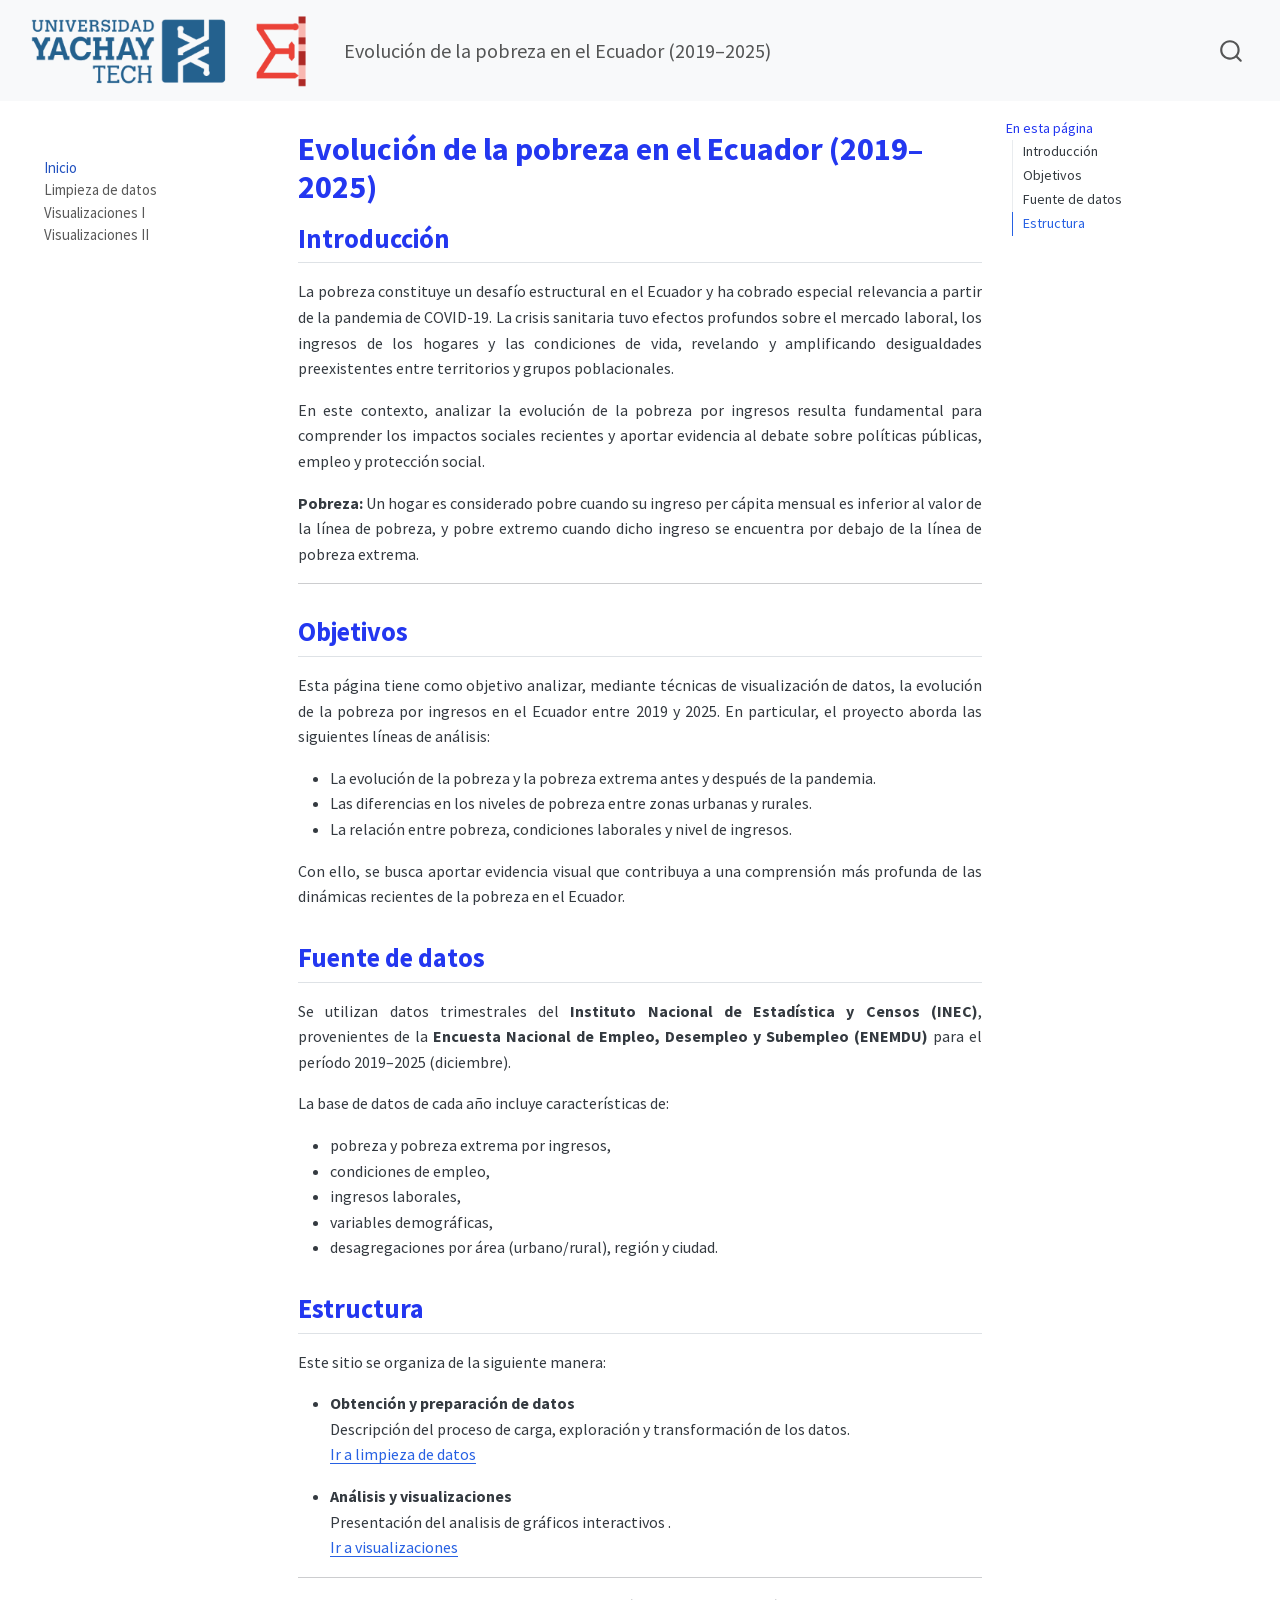
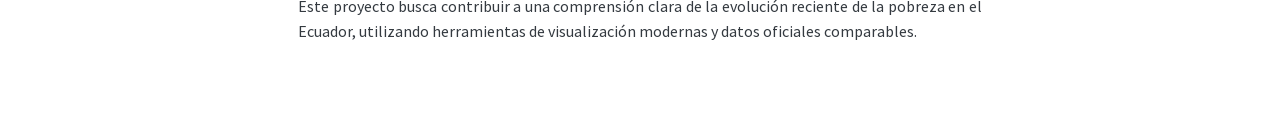
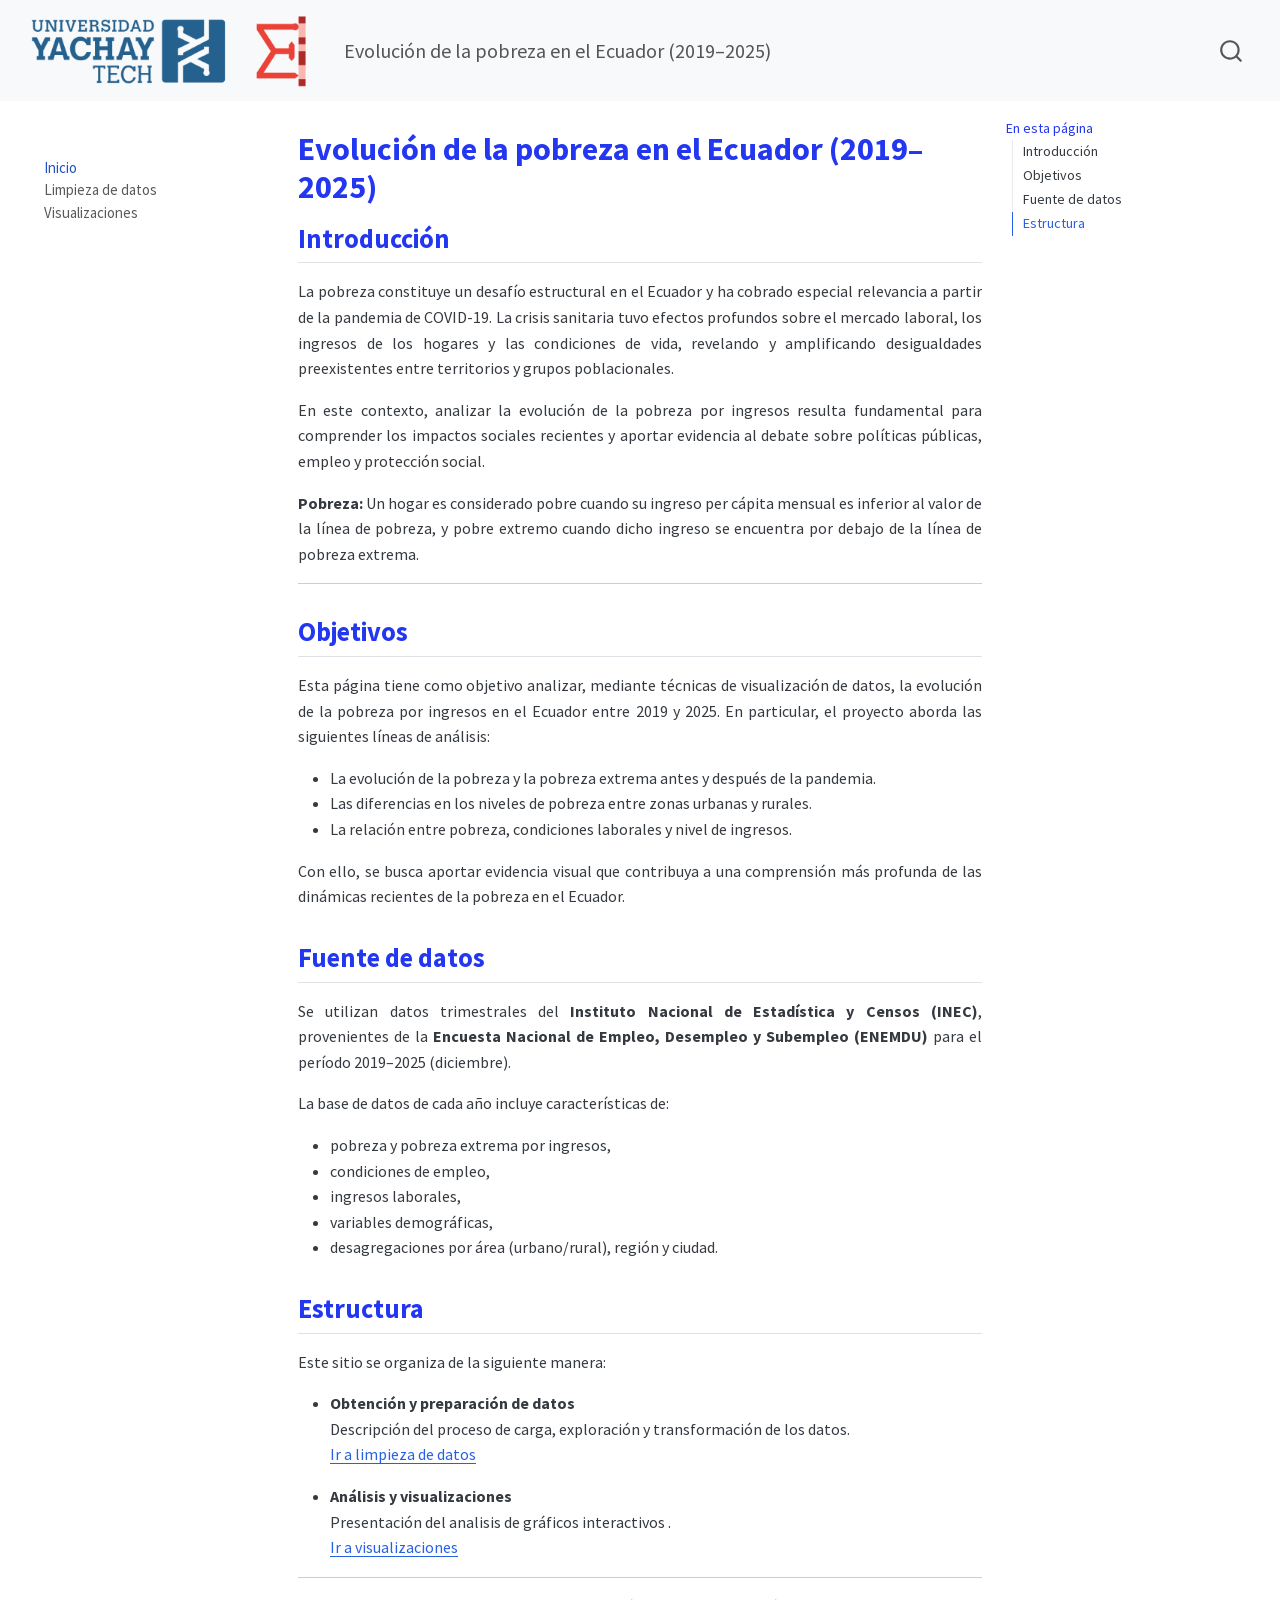
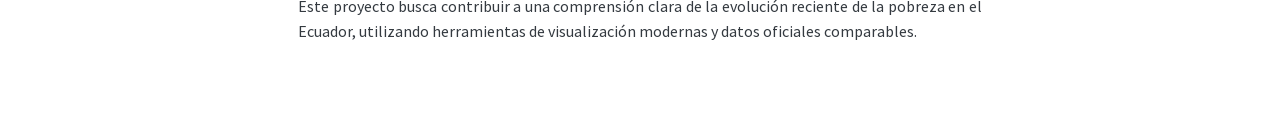
